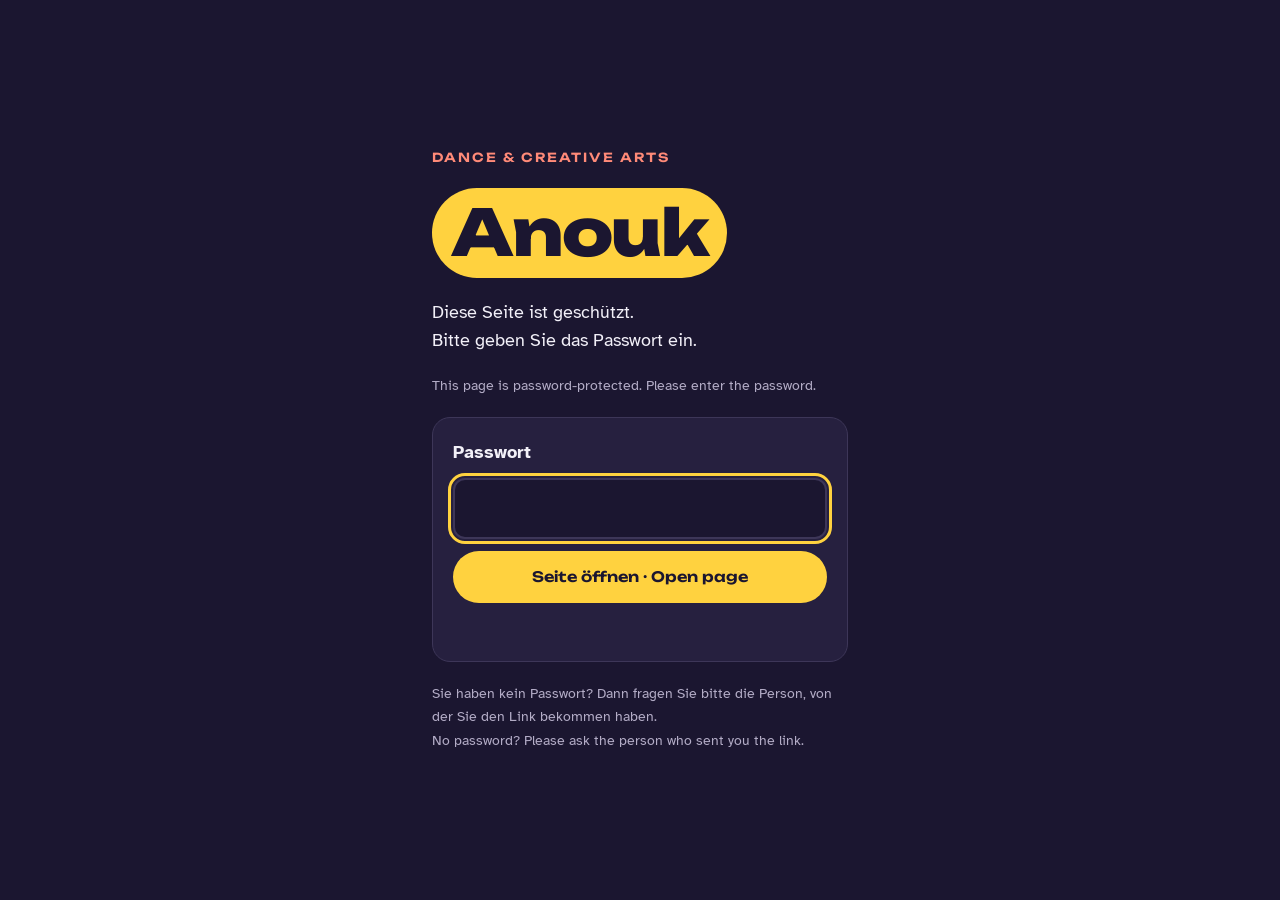
==== entwurf4.html @ 09e6ab37 "Entwurf 4: Überarbeitung nach Anouks Feedback - entwurf4.html: blaues Design als Basis, Zweiteilung " ====
<!DOCTYPE html>
<html lang="de">
<head>
<meta charset="utf-8">
<meta name="viewport" content="width=device-width, initial-scale=1, viewport-fit=cover">
<meta name="robots" content="noindex, nofollow">
<title>Anouk | Zugang</title>
<meta name="description" content="Anouk: Tanz, Ausdruck, Kreativität und Freude an der Arbeit mit Menschen. Persönliche Visitenkarte mit Version in Leichter Sprache.">

<meta name="theme-color" content="#140f1e">
<link rel="icon" href="data:image/svg+xml,%3Csvg xmlns=%22http://www.w3.org/2000/svg%22 viewBox=%220 0 64 64%22%3E%3Crect width=%2264%22 height=%2264%22 rx=%2214%22 fill=%22%23140f1e%22/%3E%3Ccircle cx=%2232%22 cy=%2232%22 r=%2222%22 fill=%22%23ffd23f%22/%3E%3Ctext x=%2232%22 y=%2243%22 text-anchor=%22middle%22 font-family=%22Unbounded, Arial Black, Arial, sans-serif%22 font-weight=%22800%22 font-size=%2230%22 fill=%22%231b1630%22%3EA%3C/text%3E%3C/svg%3E">
<link rel="apple-touch-icon" href="apple-touch-icon.png">
<meta property="og:type" content="website">
<meta property="og:locale" content="de_DE">
<meta property="og:title" content="Anouk | Dance &amp; Creative Arts">
<meta property="og:description" content="Anouk: Tanz, Ausdruck, Kreativität und Freude an der Arbeit mit Menschen. Persönliche Visitenkarte mit Version in Leichter Sprache.">
<meta property="og:url" content="https://awebsiteh.github.io/anouk-website/">
<meta property="og:image" content="https://awebsiteh.github.io/anouk-website/og.png">
<meta property="og:image:width" content="1200">
<meta property="og:image:height" content="630">
<meta property="og:image:alt" content="Anouk, Dance &amp; Creative Arts, auf einer Bühne mit rotem Vorhang">
<meta name="twitter:card" content="summary_large_image">

<style>
/* Lokal gehostete Schriften (SIL Open Font License 1.1, siehe LICENSE-Dateien in diesem Ordner) */
@font-face { font-family: "Unbounded"; font-style: normal; font-weight: 200 900; font-display: swap; src: url(fonts/unbounded-latin-wght-normal.woff2) format("woff2-variations"), url(fonts/unbounded-latin-wght-normal.woff2) format("woff2"); }
@font-face { font-family: "Caveat"; font-style: normal; font-weight: 400 700; font-display: swap; src: url(fonts/caveat-latin-wght-normal.woff2) format("woff2-variations"), url(fonts/caveat-latin-wght-normal.woff2) format("woff2"); }
@font-face { font-family: "Bodoni Moda"; font-style: italic; font-weight: 400 900; font-display: swap; src: url(fonts/bodoni-moda-latin-wght-italic.woff2) format("woff2-variations"), url(fonts/bodoni-moda-latin-wght-italic.woff2) format("woff2"); }
@font-face { font-family: "Atkinson Hyperlegible"; font-style: normal; font-weight: 400; font-display: swap; src: url(fonts/atkinson-hyperlegible-latin-400-normal.woff2) format("woff2"); }
@font-face { font-family: "Atkinson Hyperlegible"; font-style: normal; font-weight: 700; font-display: swap; src: url(fonts/atkinson-hyperlegible-latin-700-normal.woff2) format("woff2"); }
@font-face { font-family: "Atkinson Hyperlegible"; font-style: italic; font-weight: 400; font-display: swap; src: url(fonts/atkinson-hyperlegible-latin-400-italic.woff2) format("woff2"); }

:root { --bg: #1b1630; --surface: #26203f; --ink: #f2f0f8; --muted: #b3acc6; --line: #3d3658; --spot: #ffd23f; --red: #ff8a78; --ok: #5fd6c4; color-scheme: dark; }
*, *::before, *::after { box-sizing: border-box; }
html, body { height: 100%; }
body { margin: 0; background: var(--bg); color: var(--ink); font-family: "Atkinson Hyperlegible", system-ui, sans-serif; font-size: 1.1rem; line-height: 1.6; display: grid; place-items: center; padding: 1.5rem max(16px, env(safe-area-inset-right, 0px)) 1.5rem max(16px, env(safe-area-inset-left, 0px)); }
.gate { width: 100%; max-width: 26rem; display: flex; flex-direction: column; gap: 1.25rem; }
.kicker { font-family: "Unbounded", sans-serif; font-weight: 600; font-size: .78rem; letter-spacing: .16em; text-transform: uppercase; color: var(--red); margin: 0; }
h1 { font-family: "Unbounded", sans-serif; font-weight: 800; font-size: clamp(2.6rem, 12vw, 4rem); line-height: 1; letter-spacing: -.03em; margin: 0; }
h1 span { display: inline-block; padding: .18em .3em .22em; background: var(--spot); color: #1b1630; border-radius: 999px; }
p { margin: 0; }
.muted { color: var(--muted); }
form { display: flex; flex-direction: column; gap: .75rem; background: var(--surface); border: 1px solid var(--line); border-radius: 18px; padding: 1.25rem; }
label { font-weight: 700; }
input { font: inherit; font-size: 1.15rem; padding: .85rem 1rem; border-radius: 12px; border: 2px solid var(--line); background: var(--bg); color: var(--ink); width: 100%; min-height: 52px; }
input:focus-visible { outline: 3px solid var(--spot); outline-offset: 2px; }
button { font-family: "Unbounded", sans-serif; font-weight: 600; font-size: .9rem; min-height: 52px; padding: .8rem 1.2rem; border-radius: 999px; border: 0; background: var(--spot); color: #1b1630; cursor: pointer; }
button:focus-visible { outline: 3px solid var(--ink); outline-offset: 3px; }
button[disabled] { opacity: .6; cursor: wait; }
.status { min-height: 1.5em; font-weight: 700; color: var(--red); }
.status.ok { color: var(--ok); }
.fine { font-size: .9rem; }
body.opening .gate { visibility: hidden; }
</style>
</head>
<body>
<main class="gate">
  <p class="kicker">Dance &amp; Creative Arts</p>
  <h1><span>Anouk</span></h1>
  <p>Diese Seite ist geschützt.<br>Bitte geben Sie das Passwort ein.</p>
  <p class="muted fine" lang="en">This page is password-protected. Please enter the password.</p>
  <form id="form" autocomplete="off">
    <label for="pw">Passwort</label>
    <input id="pw" type="password" autocomplete="current-password" autofocus required>
    <button type="submit" id="go">Seite öffnen · Open page</button>
    <p class="status" id="status" aria-live="polite"></p>
  </form>
  <p class="muted fine">Sie haben kein Passwort? Dann fragen Sie bitte die Person, von der Sie den Link bekommen haben.<br><span lang="en">No password? Please ask the person who sent you the link.</span></p>
</main>
<script id="payload" type="application/json">{"salt":"VeQ19LZ8Z6FBdUAwrkkX9A==","iv":"tiXt3c0jP1FZU90e","iterations":600000,"data":"r7F0cCRHH86Of/G1B24JWcGBCa4weR30rKJnA++fPzDKT7wEsHx39V+a+Ysdz4ut6fpfMg5G11150HX/RdY5w8+pHpy8YYM/3A/rjKn6DsPdGiVKiD2KQDM0UlRq36GI2fOD4j3thTfigcmfERaJspPXCRUzty3Gk8FT9mGY41zQWHJQgXz8nqN+x6z8rkQfEwDv1B6Dm3rJrLrUwRetcXdhFqiBS2KMYEXR/a5o76QXpk2p51mc4jQIjGsSviRtwDMcpdds/Ra+YJ+RVgv4WrMOt+SaQFY753pa8ITkqSAJ8iAHF7VFlJWm8OuojHihmkG2BRLYHpfTJshlUjjUUCNYuBzYTehwGChw1EpreURrh1SuObBgsDS/EL2arLBqLwFyZcrKYvtEQhpRa1rFiDd1JkB7gTd+ukIP6Qid2O9yTWPnEpZAnhKZo3uIrqwUYosjCaz7QebhZ7gSw8auqw6pAntQYbUlEcSQIsIEq2Y2cNmvp8LOJ9JfzwvRUX5SvkqxERqG5rg8mDkY17XuuvrxOZFFTFinH782Auknhc3RLL/Vq3v2wW9A0bMM44AIROzxo8Ld+fuh5sG64uVl6F5/rxWspLX81QNTE19qoOacynzPQ8IYrTo65Rkc1B9UHNwiNKVE6ARHUbHQqLnRb6eQx7lPaqGJTjn4zdwXJ02J4tYsyzTngdu2kc6b+VobmzIyKy9po8oo4U5FglPG6Q21Wl0tvPB9saV/XRyWijKeEHXS1p5AZNN5CYYpAH+v4Ijaw6FYsLSs0bflDzVvngEsLAttQEIeL178G4njKvPPlmm5i79UVUOD2wxGwj9PfvTXG5Napk2I6Ja7YKZ4BkB5Q+gZEth4gHsaVQ9PRfr/iKGDXBH7zNyzJbFmMZ6k3xm0pwi5G4pm6opg1J754OLy26KWhSLDvUbvvlFRySzJuMDdB6eE/7httcxYpc1hiNSUexE3ZGt6E8BZhQpPGaPyj9eF5+n4Q/T2CLZGQcHNxi2YqTSTtl4NVugliWE8BZhM7sjo4HKMJpVJIazHCn1O6A7VzfdoAeLUDO2xuf+bYTUMnmP75Rv0Q8LC7TKcNWqtMuz9PyS4Iwbberzkr9puUAcywp3q/yufmhnqgBkp0KEOLkxiTiOSW1q9nMv6a5Y6n/AzPLoA23AQ+Y7KUGgMhaSutVwwX/sclikvJB0QqWlfiOw1exjEtxDvQ4WPMt+1TWwXoh7EYhwvwR5ORH6xTMqYjx+9OfwWg/1AtZWHMT7GbAsTYdwlBXJDOuPYkLHrF33k8lS9BFLRHjfQ+N+2tgnNJGLSo3o4n6kr7fXeaRTgxl74ux2ujZLFN20pdxfKDjLtCI31cRD2FN5r18Hb22EctjdCDH4WIdDgmcD5IzkIPiW7caja/opY14sSFhuHNJfURDrzai/j29VsD2r1xrlyI4/wOikv/MLIufHfacWEjOAcU9JXJl8fmcbJiRW9PgsGAFq0MzgYxTMMT8Rpu4u7eNQLel2qwEPAJ1zoYVY/dDmUTER9j9aM3ZkW4zvR0TLI7ju2GrgwzBJN6B0fVqPaT16eEK7Y+a0zSOq90oKJkitlwFUViZIG0bI/GVksXs87sgg2mueWxYdenoIfbXyIAqWRLv07+aIN1Oginz9fZHDLoPGm2JL5bFF+UzFSgxL7EamYndrzxro+kHXJS15wj24/ZlnZ5iE6zBimL/seHJGkrsSe/a7iINsNzRZijwgDOwGT1fUyPOBlexbo5jTuPFNM+lXYNRxqG5R6HR7fcBYq8B1CC9vUS9v18z5EY7tLQrJEpICQbf8RG5rEMk9mwWvmJskYps4QY7gG2T2qA13dvR8NzRyv5SI5HtpwsjfGjRaUQ+B/qhyGCoUWgZKscFfWX+A3vcHlOxwG1G7/cR01xD3/UDLgJr3TKeFW8ZujbPz38mB0OgS35qIIUfL6pCdGuCRo9sItKmquHo0OORqKggLXqpT/+xmzt8PgmIJ0fXHH0bokLXTJEUL3yRQJT4QKFczKzNj2k8MIFiryArjrq/DaItTQv8Pel7qjGptM34HyYeXDOkSet17rebJoEPxUGDtKa8jp7xbHuajpox5FNT0Qi2MqRDfFaURnXF+hmYwmUyzah8R5gb6Bo9EkvcU9QdbIVqAL9uYMtbscgMAZ/8THlY3+wo7dZqUS8jKMdOYZRfyh6UYSyY9tzwijrKiTostnpPqxOAUDXbYyLfF0d6jj6ciQoUIoS34aIMH6qwVG+cE6120toG7zzH/Py0rZJ2HtD6fJvtrbjhwQP8YQsU8P5sgU85mYB64X6Q6wiVUl7qDyUR0P0RAvh/6WSfPKPkSmZ0Z/I55d44FL8h+/85rvsdOvw1TcSkoV04hgDJxAYFM83gV5IoI8QievXNM7Fly/H+btth2wvY0WpGqAuGEZxP2mqOovk3BiMdZYgpIyLwb+Eid/doytYiisyJJqbOWqUU8fCsvZXeoGML9Bv3wW47XM8HSr/E7U6jLlnOt3JiXfBYO7p4uSOviOHmlP4SeV99Xf4EnWCO03dkyHn7MXfUn7xi91l2eOEWalox2eGtfgzpKPSHtALUzu1bKfH2hM09AYtX/V1Vo0D3CIRF9QzjzC7JWZnAvGvs5ucYPAbleqyeKSJyvEbdHzm8Spun29mff77mnl6xz2ge8L9GXz4dI6tFHO3VnAHBS41903ZONY/jGM2KlnLuh0gzUJlUJqyICkD3loTF3XQSeWlAHQhG3TtHFJ8LEfFswUCmJK4iwxqEFhreGNStM0CqB3wMOFsCNVtje/UwwyDKT0hmpghT/4QaWNqsr0zqIrDZflc3YUtInczAbyDIHrL4jd5auTmatVkGngAZm5OswtiQmrOoT+TtMBno3H6kK0I7jkteKo8iluxdRjP5xl7Fy6rM9ZqOdxC/c+m8cFkwDk9ZAWBSygH0KG4eUN3ykT8r8ICxeq3twx+NPynouL+WDEks7PvBnboK/yNEiiLNKDmul09PcUQUTAeq6hmQrFlmhcR5LfpEUCvqJ0/4aayFvi48zq0y1awhkvCNHmGWOddUlu4H6a4sqLBjgAIllVDmlG8xwNhnSEqvQ7Qzw+Wl9H7966dwawBi4Osl5/OacJlLSknQEmzs0k6qRuVC97uTqtcc5TsU+sqGIJ0jFH19xzLulDY8zGGnZSN09EZCPiLiNlLoytbKTDBi+aEpaIsYNk1fo/C/xFJX5nFng8wwNmVw0GnA3aYNxmHYHn6fM8GAT5iH+jwus5ojJOSi6oMoiAA8w2qvDCbTeQ8YS7yGV2g4hGJN7fYuUPoHy4f892sKJPJqWDn7N1LAqs+5+rA8Mi/M2kow7yOKYeA85AnOLRgrVsbLSjIqG3MYrcLuz5E0pTCt8I5u8n90c8Ez4ubTxClW1vJDwvuowuAK2O5yJNbc+9GjuJ5STGiLMRe5kqs5uY6YfPxeQeoweAA88G3bVFoJ/U7RJwu5FLI8pOHdedMkqi/YgQVcBZziVxQwh/BJo2HsdZv9xi25wZhlodDs3BYjHxfN4Z2ISNZ8oTfxyK8XluS9sFq4TA2MlKew25/2bXdM+5LMxBl7xCFGSmEmkSY/5MEyfdeW1wE9cDB5ZYvdMHjQk2cLqCbG0/[base64]/Kl4hYOWYR7zQS9wBSSxyKMHLA8gxVg/SQzr+FJLIe1VfceSYOM6i8hlz2bqJzTMQijeGVU5ny6RITmoy2qKjgT975jOZcLk8qCYX0Q0latJmc3b/WZ4QUbmhwG3wF2k2XzobnA8r84GyTCypJafmmURbuxYRy9W4jt7+oNI8cRMURQHDGu3Clzjr5VX3o2zAv6C4+XSsDH0gfYkmzD47+uCQcTxTB6Rh0Nvs2Mx7u/CPLL04FkCUIv6McRPmH9WJwTNKcx2Y2SWhAjFHjmxhvbzHC/zlf0FY8DTVqI6touA70RUOskpRJLRhe97Pm/tW4CGYnqf3J5HJbywMaWQaHv/KJ7V2cpFyZB5UoDi4WdttCAhBNCaI7pcJNQs5HPCFG3mCqFct5W3T7dxBIBpOMnvO0efOtx8dZA+4eqgdYENpQ6uHlZs+by1DT6DRWMxW5XCJe5n9laYTQ1C16H34lqPQY1qnjZ2Ikv7dOGfLo8/EouWz1qRSXuhy3DlGkSLnDm2YT/FAGSkExKFi3iR854Ui26dWFY3dc04T3kJtAN+wOpmaBj7W3Fy2T8kcsfbLn1HDHuNNPMUpbHk7GoZ/UmX3h4Y+GiFnUDMIKVF+DF2+u/ZhUzpzDH6KZ4fmb/ZLUBx0qHnGG37SKEXtuOP/5N7q14aOxFAh7FmcHrzDYRL3B+JinuOId3Mj94cMXlToTA1MiHpBntybOkweoVueGRHLo28/c58ahfU+k8CsJxiNNhWKSCVC0a/MejQxrW3fe3cloH+JUYoJa8yf7P3WYmxqzK8did243Wnf2tt+XW16mcRZWjApQU2WjxvT5uLQBfUpAgTJ87mPNvoLlyRmtJ6bfflY5S+V4mv6GSjXP3cIJnw+55nJhJSPWC2FaK4tVwasncXv3gwJhl9jYB+N8lg+HY//tNOnxo8j10WQl8TdDIW4ZAH985OXNaDjqpyHj64AJBBCs5F4dDaKH3oPnauSCq5c+k/qS7899W5TFInp71Hhb+qfTtnZhi1CCGgg2UxHc0Pj3VyWF3KmCZ79xoKTQgSxmdM72rw/RKZ9P2hOrKoujBUR/FGNOO06bqkbSDFIhBLfKENXz/4R6USFJ6w87aUfnHiOiO1SmoiCeKp5dzXfUgcKS7Dq2zqGObc1ewuNHrLmKFduvFZKOiVFFV1+UN1qQxzuUjHde1ISRUd5U5l8G2LXO4WPyiFKs5D1TKZeAVh3GrlHdUb+gu4iSA2CK+zbfz6wCpZ81szkqal63rGRAU2WVSRJ9GFNDIWMJ3d/728qwPnYH/ogj5yEo+ljsoWApEETflWrFfs3Ih80Gp3kQd3HFNBvTxqTh6M6BjUuTOfJ04rYj3V9bNzInqLdOlMhGaM6MbKA/sYcejb3lm7gauppkt3IomcY89oVhmhhEjtNjB6NhTAkNv55G4sj6fVYBLZfXDGA1/BUYlxFj+Mun06rWMRFrGws7b/+3Ls7CNDmrKCQ9C7PRFlVSdHBh+COD3PPwT+mZU9dRz/bkcD86MiBm2kUnldE/r59gPKLuq4B+cMpfxeGJjTFzWTR1pVkOVTSEsNE5Dr/b03TxRBkMmpCdSaYrRctp3TqK6R/O3Ub1DFFQjWtp0A/+o3VJGfJ+7X6r6vyZlGkBnS5NFtF8at87RSEpTncc4qyuRu6SCA/l/vwpytG+YCvyfab1mde9X4DTZJSB8UYm2BU6L1kr6saLldCrQGNK8H2pc03L5j2IfIeWUSg4InK+paF893x584TrB3sGITs8URnNK+zP4CTVQd0umCN/yzEKONKM58aZT44MmlXoYwM430PxUftB2kNj1iDYkST7b0szeLOSkFOyKpXFHZyiRs64gQmKdhAbqMy5lZuIKZWA+xOL3XzJCX4trajsoFfKjeoSCdUwU6DaXP+qrTYgzCzM/e0N8qPExn1FOWcgHN1MNe9rBPiRNtFCVXQJMZrGXmUP7B2hyvaAwKMXsfBwOq0lg+4i2VjuKVMIBgM3DC3MDk+ZWMrc31iwq5ntPtuTxVsZxEaiO5RAPTSdTN7ol8KMjOt/OSO627t0eLkTNjCgTOSk99qrSawGzXT5RLwww39bS0s4KWresK/1IuTifSxPFWP4Bt3aePvVTgBBh/YIAzld9b007rUYPlk7cHJpEY4ltJpc6D7LTrkDB8su5686AYITLLET1iyZEU1d7h0QDVGUfEy52W54XLmu8d6Sj6TApDs6RsrMhk0XHFGZIuDSH/2b5qhLZz8zh3yOcj3bF05hDV1xo1shlGDIEMaRcW+d9rdu+nOhhgMBO5JrqkTjfoza93XApWpFzbbOm6htcZ5NIIOCEG4/xJFyAZhEYBUQ6tzXDgnQZzmXFB35qNz30ECM2n4GwxVd0Gy6Qq9RF+YVvEpd4iP4EIWs8bbNA8SO1d8iP/xvXtVQ3rrxmwecMKyC9JIxQsfB276kQ6x3G9dXiP1OYTLtUogz5HeCBwqStVh3mPPq5FnFZec9tjuiVKVWIC7GEv6tuyLDZUtR5ekbdnjZN4J/gCOfOeqNTxWAZczDMNLwubD8nfzRt064KqEYbHXH9BnGCRt6Cm7Xfj1sgTZVMrqGKoux/Yrf7nJ6ihN8AnEr1fs/vwtlnG0mbbro+L4g01fg1whpBWmaM1hL32yYatqa/rlMAWg6kY96i6t7STW71gsyCO6JMSjvVq/iJrnmiqkfxi5CuFHWvB5rGt3R3gFplHL9RY5WeGLrsyTnwuPaSssSSwVFAB/KnSOolOTC5hJDTFbxfQ37FQwF508Zt9xR+CiMbhCbR3ZdIirQefACoSmR6H6ooQ8pkRQeZLfj2XeaG5/+yh4p/zpKpu+1teCZdlW97gytoM4BbOvC/cAUl5tmWQ91qwcCQPBDy8+g2WTGRUUkKKhzNI2vr9tE6DoiR3z5nmPxrJ3bnYFk21+x+Z0e+TIQPYmL0ZaAcChLqPGtHcrlKwSv3Oiv8OMHmJZm7+8DrIjxzJ6xqRouVJJVx+0EyiEZbKmfI4YrQz7f9Xp0bs+QsiVsgWor5OMBrvxPNN+WA6uCdtF0oAqy2/Cb3JboPTkvJMUTnYMwffCV1Qbphl/AXhkIQ0vsV05VZRyaIyWSb87DCVqj/G8l/TG5ItVuvH4eGsiiUmkGps1eK2d4EppV6aNPNqz4HHjp9XRxn8a77SLtbRkIETfGIMOIW+C22CCAzzgNAXSQpVfB0ESzv3LVSM2IC7VsqMhELnC2SNwodB0kdbC9M+zbSikKfgCx1sP5IREEajORHtI0pHym6nbsJKiztmUYoAM7ZyDH71O07vyzH9ed0u4z65mJyDE/LuI5uZ9H/lMlpV60IJMFPbPooYrBIc/IzGtHi3aa6pZmvgGlXnhzLtg3vdFH9EY2LDGbGyWskRqSCTDnhNdrCtd8alMAcYyXpDgTT5kLjNstyzPj37YFhlNkDI+66x4pebrLvrYD1IBMdejsMz4HpBqSVOS8r+aSOwpoYB6kkgbcSSQOBtADtIZo3/mS9ml6m7Nq9MiQEvxqYairuq9gJJwdHAENIpI0a5sKex5+DII1LUuQgFjZasVeiJYG6IJ16X7mPjnEW1lDmsjc7pWTUPQxH/fqntNrSW6k91ThzQPAyDmQeXA14rHeB9powvX5Jy2F17UhlGgo7OGKVl09R7E+ii5D/xou1sQyMhKIuf6Sk443jiwMz01sb9ydOmQdGPspqCKCVrlPIZ3aMZoRLxUD+AV7NYcR98JtyOrYpL+JFJfsKWJWvbXlI0DKnI4p58lOgOYo8LaquyejvKTBKTbIQKqPlf/hnm9OsKqrriXOxVDLZ44w+IaokfeYG9aFiWdeTT1T1AMqKih0pTQFXs0wDKQqJC7yzbGASQTbjItKhnq7exdbBWdPGCENAyQICuP9Kxv+58MRC442pOPP3neqfZ1Z7djiGqFThsQR/Auu/[base64]/+Wyieq3O4UUyR6yPAiYpxQWqaTGApRd/deqAbo/3rPu5giZQKCnLO1vWMTgsck7sP3CbYDtCWCAJcBywb9QpXBigF85EfMoch2VNMSrhLwkfNChBHUOVAIliMs64zuV/tDoc3wH86Qe+6xPTX2F4P0EIjNOQLryk0dqZVm1G1pm5dUIPa8xkWQT9EPejzVmLZCENP0BE9HfuAXzrRy74OEpgF6aU+6D5cDzMvsUFox5qjCeyC4yfJwTk9JDCKqDSvJcYtcZl7kMO3em8wu4/BRx8PVLIEhFrjHAV/tOzEJH1yzHbklK3biDWZKIc7c9BakQIpTDdDyC+XmKaxumzzXYCtpPwq6Q99ApVy0tRq8rZj+FQUF+BA+E/IcZAV/8t1NglQL9lpeJmmp28bMinEsE+GqqhV3c3PKfE0E5todDpU36AdnMj7Fx1M/p+rtPdgv/uSlZ9IvhYEl/p/3oNSaHmJGfHH71VtPamNbKPN97Xuccs/p6Y49DjpwJdycEkGjruvtBh13I3scC2mtt3leJnN5FuoX6uEVA/GwYc+nic/u0BivzhAOBNPAf6a3xludjhFenGQYcCi/chcsH5juRmnmW20xOBREigXYmDGSpXCK1LWupZAR1uwJX4tGdhB90W4aPQmJW6UcUyqyEIGrk7JdgxaNX+hIYCQD9szrZIGLhqS+bBYczJZCTMuSvC0Updb780pDM+B/CHVGjzdjSfs/YFX3SQ61jZ2xVkGCa4DWeqW1vTbeVPwiW1BB7PGHpe3zGv/V7tsqKijU6vYCuiCS+XLXSoXNBi8u574v8qOeIu6O6Js9keqRLYYBeXFEKLBrwJAjsk4Nt06+6AtEg3e2ClF+ebl6HvUy56By6vwBb55PhDGZcycsfnKguehHVQcYHUxwEfMxbsyI4WmHSLwwWGOQspIdf8GWsfB3VYjkhnQhR19i9BponzJ8GMRue6/jrflACcfXLGCKnUhkydiwQARXKzmZ5lPE3R5+IEPiGwNks0m30BpPRqtNXhmGftqKZhTq5N4tM+HhZeUJHbNVWbt5FncWZxyLgy4eRtzbNp2HJz1MP1yPEAzf9F4roXUoYxh9UQYziwRhPwbGDQ4nlWsIvzq6K33S0DrRn/vMHLj5kgbsw14l7DdJWYIQ12jnxI9oOW/Adg6bCwKv68pkAaBWNiXary6c4RccnnJx4USLRTYwN2BvR0gEqO9AhMzHih934hvbpF6whLykruvzGAkeEfoE3HPaVxFnbIV1VbF/xU97imk5KRLyaTFQfALbovsi9ZwsuIRbH9AhRVanc1e/c2WWJGOYqHHQKevsuTKPHeq4KnPwIBClyZCfOvH+8OaZBJpIX3zmo/F7B/yCelil0j7ElxGn0mFLJn+OTlUhALYsGZBc+khDY95j20/bVfoGp4CMGG1tob5o8OlNV4g3Fw7mFVV8Nay3vp5rOr2vYgf5Zh8aXj5Z2Wq2QAsm488sG80pPChOyUF6HLEK4hWBdeKlu/e9poocrT1VyTdws3HkjTsiyQk/i9mKRjiF9YX3hvCiU8mZHR9WOETw/BI254teJUEPHE2tL6UigmYP/vNj8q+xaohK850hjUi2g4wX5XF2QAsx9MUcdS5VvGkENCTLUzAXEhyyqFtPXyo+qDkxu3DPw6ZIwtFQmxP5CaCb/k/dTO51FSqxmnhR6URA+UnW9mXchgCEkyKuwZ7F/0fh++SKr82YhVhKyA5AxSBhCIp2dULy9cTP2G50G5WvYbbz44SIzEfDQjetbb+RccWWIKJ0cJdzebdmIakwZOxwYIWXvqeNJcGGOhSHnIsDE/FHCp0SOnRP5xtVztQQpUf7y3FvOvHYlYmgNNqr0/[base64]/VCAIQLsWnO//0R/8vnnhKLrnAqKDgFKnddz0vyAx1jacsTrzUjH+ybTVdwvNuY6YjIOyWw43NOkLdRI3NM1XWjh7F11IpIph61KY7X1JHIryURfKgs7Qxb0vWB54JjXiAqRZcwPXsQmXpowzwSFp/hqCSuBpfnOGKl7uqovDmZK6CbqpHtu4EbhqvJuIq9DT35Pe+BAT46ZU7S/R114eK89QYRgyNuHqyRscy7DqZhrHVFjb0NhjMVR5ao3SV4cH8hhSEnsgFVFoQX3KR6EZeOu8/ABbR2iy8yc2L4MMFFUslrqbBtN6KRcgw0yC8/61kk7SgKQLICAPDCV81rFD1JM9mCfiUwDB1BzuNozSmF9GOe0sAADDAgdPfgNQ0zk0EJmgP7GdCubkAz5F0p1B/ENdSuyafyw5Da3pVlr0muSisBFHf5DUss06Wz6LkcEeEjMtZHt0G1n4TyE0/RN6CgQBX+kfUkw09evEGDy4UAlWOA9ZQsMlIsXs5IoZ4acNd81ihEXDFTCklM4D1SDGR1lOHcn9aTS+7pkou0F6Ivlm7CUgMkhmTP+Kbj40Ay73QkVkMO4mp2flJkI6ZZmNfjkFeMrPw1QGMmiNNNuTiERoGq82nc0BqXz1jnMlL8jaclMLqbiyGBwzK3D0oi/fEEdBpHSiLWp5NzRvhEQLju+UYzRNKDXWbvAiF1vewFUonUfYkhyYtpTAsXLeHwgFTEzd1ESvYVNj6fVzE4/bw+F3yWmslpn0zMVdLWf84+XbTE9n+Bjo62Orvk+fNquGpTR3BDoirO/BlAjD2d5L+60V6D7UI64eBHhnaTChf2A+sYUT5yBHaQeZDNIKQpW9hOqQSwd6HZ5TLju5b8CcCK/F0v9MtfghFoaLgIoKFOih4DizJoQzOOCIBTPPAvoqaC6QxdLjauhPWKLRezBm8iUjwt3JKJbGDVdKjvmLgixBfmVCyYc99mRVs7o3uVV/Y14KD3W4o9I4TJqUiEFsZz0FsJwQugMxy4XBlqIk7ZOBEz8uk327YXBw3KXcoWM7CZC5gqLjM66iIebBy/frdCYMTWD8juWXKM23/nwnT62bNaTCTj2jdiD8aASVZdQgp5uSouXEqU4r4kGBhDTneJdsBQ/XkQIdt4PQxpCW35c3w6jKZxnossZ/A1SrjqPVHKOdoPgbf5MfEp1M4lVw5MW6aQyVBqISJF8gA+8fmMk6ujfu0W5tgTZ3WuNTzSh0CcSfZmLOE01ZoTZDTVPQR7jpB+S/911MwbTQmdD6xGhbTD1MExznV2ekx/eK5ULJc/jI7hVznSMrBnHfzl8wjJqJqgyeluoVu1PF7Y264OtSTzw/PrnInjyeTpgP1JbQxnw20LYNhkVrK02Mv+eY2GlITK5ykuQG/YipzJyXq2InCcg6QleTUVuaT4e8NHP4Yg59Ty6JnU2MxIwfPXFHvy/o4iQaQbq+ILgkcsH17wG2Hi4Tvo8FyN9lMnweq1zx4+VrP8h5j8K/[base64]/93BW9zLO3DWU4Y4+uTGRLOcJ9VGdoF0+iX+IQ+WMIU4wrOJhj4IqgbdH71txOC9jSJSXb6RnSgFpP7Kgkfqws8IK3Kp4c8K9mEMLJW96y8baprRzJIIcf9RdPH5BcZctlfNbCysubAUiO8mm/KEyb4pO4JBPMz3E6Dw67DQBrM+zhkOVbiXajXHwrYZqap9xVdpabW/faBgmYPW/mNVGWGzhDG+uMgC4EDP0wAMGSfBs/2m9fLZ1MdPHXeSABo5lUs/Gnylsts51C9jemTXbyUwV3cjdfmEIEoOJDGtMmrearigfSW8PzH4ADGWmVItGrVNcfPJUZENQFcP/[base64]/7D4p1ZDciucQrReCD5HljRRdCNO0Uo6/8HMBOJpOL1PTM5P76ogSHj3pOdtum6Ek1hKYrBKRlaf8t8T0LJQbXOScyXqDiasm9pcXM7IbakzRi2YqNjMwTPttKxidaRFxGCuE8Q5XVW5/cwDypz+rWZ/cE78/qVxgNG9Js7G8EQm9FEDbJTPCO519Y+TY0m1YsCopzpmg4MZ0bTSNCvLUfqFOnjCXE0rDNgudq0dFMv+sS8BAzawm5kK+nxAipQE9GduhdM2XsC5qGL4rylfum9riFfELhyunSgq/l8MI4mj5pn6kz1IwN6PHzdZ8sO/iC3XO0c6P010CWG4VGCjsaMds+lQi1JQhpFRgGs+aQ1LhVft9CHTVdcQ285MpL/hJPdnk/0aeZ9Uy4FwVjgeFMWvrRxsx1lPIcIsR/3WqfWu7q+IxBsFqfrcjqdFl3BrXMNosC0jSd3pfFO4cSK5veWLJtd1444iJnAPhnmBLr8TXXjB+/gJfncL6JqcIiqACfIm6bmnmSAmue/LQAe4bF1dq7Avbsc36i+vTgc0Dlmoun7pkLv5pMWCdrcIN7Dw8wxXg6cTMJXohraMEtHtpXBUAxARRlUxzk6mr3/JePmGsC8uvUAFf8CWcuopuy1fV0INxZrV7UcB1x5GkD71KS+PZOtu+/Y41l6df4vHbI4AJZbu52SOcVCdPKLocI5X88Pbx+3dovHvcM/xh51/[base64]/vf4AEoX4wD/wdYjIjjuEXtFrtDNF6hZf7tGaQveGxkfiKE6iq/wm/yrChAXYPGR4CA5Q5jlaPFXx3pWcypgtVHs94qujeBGgkdqqFoi2D+/lQA8qQbq9AvMwtCNPOkRq2A8X1hl5EzBIBbD5M6lMPk8RE75tmLvD7jeJGS5+WCw03/kl9HMLUfY/zCeLCrcSUHuULRp2fWSAQ065ltfBOjsGCRghNwJ7O7DJ1e/[base64]/Df+p76HIW8J+3HC02OszioDYrv6/RaC743gAs8+UEmgnTEvDUD40MxBQjSY4p9Ynyc/It+UTBz7SDNYnDrpx2BAeHVvMHWc4/Kqd9Y1QYOb4RdmNBxqqv0fNgP3p4Miv56IVjdH+6U1dPiixHHX/RIF4NZZOAMhjpOuGx3OicRIlL9xAyOJ3v9Z33NmV8FRXntOUGU1hQhZaV536W6tecXWr5G7W2OntFn24rMmRUxUwLFE89VEcan83br4WFnlZDMH3iYvP9DGfrJDOtYvYMKt0Fk0J1LsRYLQuAOObyTuX1Ex+/AapchyY5pmqJWkGL/fmaBP5lEbQSMa1Z0Zr6NGLRgDy35DFT+D3zeBNya2qkwepF6vKVD2GCnvfmfx45w/vZOT4yzwhVZRscArwMJ0+cEZmHpSisfJNuxnpRJx5LS0HV+6UuHPsBlQNmYUY/Pj8+0aCmlm9clse3JA237fzkHMJ8ZybR0TfUjocCPenDgO17nLH0Z6J41nOw2DDi722ZITGM+RToKJn9POwJxQGru+6IEDvNaxXJ2NKV+gQqhgZ/H99DPwadq+yyP5xzKlvtjcStALHO0mk3KBIXsZFoe3tQHpJ86FCkmZ9XPOIDNLrDAgWCzEh5NgbqrLZdU2HpKt0nkcB7kiBYDzMQV9CQMt1Qs4DsQKd5HMCou7rDhiOu/MnCzDDltdQUaSBD9g1BrCY3rfbFXByRdOEA1MZldaaqIY02Xg2tF0RT2TwGiO69IYNlH0rcV/l0uADZN09qhhV11N5bjBwEeGHta6mZNwEYr3yKSmuN5550Uc7OwqCrn5Uwcf7/lzFNktMHCmmxj6yVmBy+kZ7/b5T4XWDZLXC4n5+4jMd7vFxvA0m4a+UrnCLdJahSt5irtplyrbqh1c8ax6ZLvID/jgm4jgNavlBzIcUWSuIMZO9V+fSzdFHUzWtnHHxgl/MzpwtQCpnCN4/PHeqCUTik74GobIBv87XnQQ73KAzx1CPWiOO5AwCuOuW8GD9jRGCOR782LCZD5Pe1mnzagqvBEJW5XdPoWOvFC5IA21FkkC2f+QRKn5iHSWDL8j6+hdm1kriwrBKjPC+R9dmCcHJlW+69geXYouywbYVnGH3xKr9LaqCvcuiB9V+9q+IMW9pSjxDj33EB/4+6/EXAmbxCxjXU/D5rcuBienG2iOesvcuj5LUwd3J6aSLavhhBpkO+/JTCp9vJGXPVfwSZwRMrqMWcbPvBh5uJ8nfjoODCdEr5ksfBXDWoqSWyiZQR/EvzhH+hbUMmuwAQzB4oC+3qw209pkc50YrEk4Vi9RfSxr/abDYZIWgcdOlw1+sMOEeWtTn62DseZL0M79Z56RjiEQznkJvGx3ooXic3oRVcnc5uxmsn+IzgVPPkIh6ea8bjuyhxJ9N+cIMTZq1kIazms1f8cH0KDct9wdb8dAowLq2oJklbohYaH8DFjLoM+HZvmD/B8X3+0j8piPk957azR05ZBpbs+uIqV2dFimlyTqSwo0vrIiLASQ4eWGIXr6YEB3giz/f6AADRff8haI5+XErtyk5F9DOcrXzqb6wax4nTDc7jaFlfWlTXXSElu4QkPIQDbvp4COKqdF6yGAqwdswVi7qZNxFLUJ2XmvpxChpTM/RwH/DABmu87UTuCxqsrJGM9we/8Q6Fx45ntUk0BSv2Z+4ofOkTmrzUZZ67TuB2QjaYphNSt69zFY4yh4nqDfv26fg4f2AAKCisoeMBxBB3vLyUIuMVyTVaRyCHYKtE2ipmvjW6RYEAlGwTD9WfTwqd+cMCLNkPZDw1qyhr+uOHJSvPc8XB7jCDPcIf0eO2Q/mBpAK/jZhYbc52I2Nu2ml3+I4d1Sx7c5zpZdgUhmJp8xUs1af3vYOdZjP/qUgsNO7CgylrTWc3TWTnAirj/VQW2tXEEcbBYrA2OZqY7qEsIgl3I4yYDP5yM3G694rlHnbDJTIRbkT67M9nB+Ks2PrvY6CVRDFjNcCUuSwBVn6kd/akBuzwuuOvaOBIU7tyBVCLIOvZ6ljzQsCDvthoiEWpZn7hWQFXTjfBkPhSfOHCN0vFcz5XBkjgttoCzFn2yOjrA8MoDA3QZM3bhJFULvzeUx3WOTa9tave7Ryt2rHP1Zfzs/w7uuJz5alcyI7rZOu9GCUL72eEaNK21SwBDnUzwEX91ePkysFBZ+L7q3QRzOgaIRs7tmd3u1gKi9sXOn+KkEhIiBPyF0Nb0OdtpQaFvpr8aoMmCwHotKkod/+OD7dKuqDodmqUHaoZSkd02JBh+lCx11jPq7Sw8mBUU03Ee1q/wFYtCZzztOR6jZ1hppnctOtyfAUilnFoH+KK+Yz1qcE7//DlmP+TgXyA/+OtRp2DptZA/IZ/8e1ElXetTKAzYDyL1Xcc3MpEdmJIHIXzCKYOUyz5m77UngUhzbgxtdNJyzcKBdWT4aPL6Y66AxvqtKIRlE9T+BZD401hzfnqHz62swj1dCtqvVoDCNSlngj5UghGVrngsm1x3R8N4g0kW7gVJyuUl2fTCUU/sscmruwgKIsyrRGMsVl77RknFolH0eRDF+LWzELMpDkpc0o87FuodEpo2GmZqk0baErsBnaD/Gy3vPGete0z1d+smklM7rweEw+dT0zTvb5WUHmQQWP3LJIva3sx7c9t8n+rJMRUoHw3McshNrsxe9CyAyrDj6hN3a8mqdSA6D1jlFV+dPksFmJI3uxvTDS3nQYF4UhQU4DcgwODFQgdlA/eE9Zb/fDkYZNhyEDDqkFFKWF4eOgJ+Sfi77XocJ7aRpYu8kRhKRm9VENqEdfvL+qF9yy5/E9xqVslF2VawNAkXtyelmmx2fqoEHbzkJxM05W/jeom2kIyFvDJBjeieUkv0eNvPF6tKg81akKNIQ2KYcIuhHOKUODgf+0d3lhQPZdpMJt/[base64]/95Gkuhu/q7lBustnkg2mTKd0MFoK6NwxfDF4lJVuhnzDnarzS7QpHKu3L+MOrRBNiMZ3+uromi+XjQmdMlsJQGUyxC5QrH/+3fNTlO4BT17EGiKmSEMUAoTUoB7cJQus6zGoegbDtu4z4Pi3KI5Y9l4rJ47JxznZ8pWLbw4NLdBq/UVKkL+D2pkL2qtJ5bW7p8eQMUYY8F0f/tI4+yu2C7HL1UWhH6QACj40EV93l6TZHyR/VtAe/iBty+QucnH/WGL2SeKhL7U7QUrXdNW0K1YNEhISveU6f/tLt4zAyngEthEsJwP4GMSEDFwSqD1QOOVr6gH/FEB3PT9EN191GQA+vMduHl3pli0trU/W1xWCNTrbh+i27kwqSlNhn8E/Gp0r7oLPcm0FWQrew+NfQb5PNanUSIp3sx7cK7KFWCuIqXrpNmNVX3OizSV8lJGOH/x0JMVlvo6a7oA53jtn/Qe3O8Ihq9M05URoUi64iYtkCRAz0HaI1Nu/w3A40ZvmsqQe2X79GuCXlCxkXatUNwxZt0NqvY67Wr3+Ht9bTLFIkkqWrQIqlIWDTHJpmbFSqNU32LdkZvqZchocSwbNrFgfi9DiFg87M28cx+1tqoDPHY6jtWl/kLB4jcql5O9vw4z4f+1qKhv3e85TpBWAord4kYXUNM62ICnoMPJNGpxsacj5jOR0qdVxe+U2++yCuAXGn0EFTGgDI4pAwmbj7N2frzQRUxR/S8WBYTQHf796TMspdSz7i7Ew317xk1eiwIu0YqVkSj3p3/+zOktkay+22Ie6HuN1Cutf+ohItlgTfo1Kl4aIcRkzpzW+sLCOlowoNyWjfEFBjDJ9BuvGqK2VnYW/0vIALbbDaie6z5oJuTWlwxpRflP1Nojsk0CoRkRtJJuiQJWaFCsBDQhiLXT4XS4HNfZhuwV0n4oWsVOPVcTfLxdl5iQSQqkkWwcZntGI2Nd4jrTXMoLh26C7hLL9NkVerSmlxhn7Da1fHbn15YrsYyiM2uCUa4Qu/011kWQ7OV9f277mF1Ig+6oI1T03ubQto9qRkKkRy0om2x99LTPLlteXZPGp037o4mxhTPTzezekB7oUVBh6Y70aCyrxutR3/G3lmaRwt7osUUXzRZndvd/LrxZC8gLZfqSj1gfds1fxVNy7tNnZ1lJDHbQZowt47jvINj4CYOCCsqhgZLmOCJd/WrTPL3w3Yg4fZ8a9J0ESdUVkKdval8YB8cX21V6a4g4P62maah1gDONrNFqaltZMY/j8RcYpn9Sfix2q2z3K3rIrEkQ5XR72NZ/xYUQdPOan/oDDGpcNkeFRzjis96nXerSG/8NPnK4XvU/tEdfgOP2/lmO3QQ41K56LxUiTplu4TWrx0NS+uyAdKMT1bxKsZYZZqmfBeaWQmGF9TsvkSnd/0XqLKYp41cqO4vKbZoM1u7VdTiaKrZDCiXG8mYQXZbMcc4gEmYCxWmIxCqa+D+cMxd19Nxwim8pAzk1jUJj2ghF7+hxxh6iGBq7h6CcbZBaFWCzgtuO/gUtO0bwP2lvucAU0Cvv2p4pBfr42YPamUt73T9Y+EWXU2n3EdKSK7ns8fWjcsfCjd6nkTCqShBZilskQXfM4ri6zci/xxQHOdgQbs51GrtdQ48FhFQYzMLPQaRqoypuxx5PoywcxNIIzF8Ad5NpNYTAPJZ+HYzJP+XdSPCL6rxuXcdpbfgxgNdj+dGB+fh3LKivkZYrTbTOF5RLa1Gcrso2x1+snbO3rY6PvfyV6SHt+en4TzHgIGpL3E2Cr2Hu/KgSZUqde0YfXIr0w8IR/PPNu2/[base64]/sg+plLXCtacWaXhdqMRTseTyQIucbUhHxne/2+JUqe6qKRKN6teD3RuUMPomE+CINwDv4Bx//MOkCztxnb6EA7+EG0PcSZ4FUSjuNtSHAC92eFonLmvr1wX1ZMp2RWAJaoQS6ApigjDRMxsmI//S96sBzIC6jD/Cv/SJFG2H9LFZngepSxnHQYVSf+zqa0tm4cKck9oNRYeEqmVUeir5pxz4j/ltC34gGc0PudQm0M3BDWKe9pq5i674QVW3obaGDOZogP6XQqyBPuOZGdbRWFGRtnCxYfTeN2bKPDOCSwaZgH1Tr5SEfq68vIun5E33lTIGl6xGcUuC1iyMRgJmbtJ3DPaQmegldXp/3nxUdkzEA6HkXlV93pnqw4vZZljkQgWH6yVgPVeAYcsCqPhMRtyaczkK7L8cme8lLdrE+TYrFxRQ3Py6sGGwtRafmhawNK5gi6oJC+lVjy9GO0KZEvSkGhmrMSAuNoDqXV8VHod/[base64]/QAv3kBHTa1c/fdslQYDcZ+UrPmTEIvvI9kwBh2cvIcHM2zUduOUYwajwIt+yEFmc2v3GYmvyqOTNURwPZZfQ9AIf1uriYwD0PNeD1HPWi5WT4pXlaBLQq1dnxfNN+JLpsPuJdgg58SWYMfe2dy53PATSetBa1WFyk548iVoDixR9SjfKYR6iwEu0ez6/l0Q+4tMn9Vb1hg/[base64]/4TRrjoJpQeR7bP0DeJG4CQOvNn9JXzuiOV+XmZoFWZDlos9iL9fiP6tJAjX+Rp+nbXb/oQstRLhiFShXSQcxm0uAdXz/LtEUj8hqwGKLnM+2k9HZKDoLiG0eCFaY5PsCE/Cujl4DZSLpMoKqoizFJh6fD/KKASuX5G3jUn+Ep1QWcieaRkaQGHqW9ua1lkWlOqeyZ0StGYRAV7/t5bDAYNAm/P1pCKB1o0Ll7QNUebBObR63TrIQN2N6uP+YQSGB1zsJ01AWxeAhs/eEomdqSbMVM5oll2tWv6MTWFlrif4fB+/nlZfubAtdbYuQorNloNA1oAuYAp/xh7CnTrgR7qrnQ+ThMwbdTLZ/fjOsy5woFCNeXzxjLkV1aWV2fu332Bctl5CiF2OAEKi7Wniu8Y5qfX++xXNX3Acj4ScWaeZrGZxrII+3mG4GVZM5gv6BRixTA8r+/X70m0Sa+7ZajRZHctiJ/b6XYPvWDIU9UXzh4lFMrh1dBBNVX6I1BZ9d0OkCwQQcqh3p0l6OpbpvWZp+LP73i3LWKNwYenoLl+v6c9+P5NXeJaYbFFvBViS/ZB1Lvv3LFvZYAZDX3qwxcAxrRDTKJsGGl7ch70iPkqx6DkF41xbKvrCtU9VPjCm9So2+Ggex0FPqwZhKq2WPwZ1GHUPDt/wLti90W7vLm5hztgPWQrn6qFun9FMGLJAph0esAh5RywLvSnqdVbgUfzUQ7WbqNI0eVW/O5YeZTlSg5LqpFQX+Vs6SRgLh5pZJzaUWT1gXrso4XvggNbBhJupWNw2SU1ufKhj/W4uP8/f+BxvbDmLhn2Zkft1BFxlnUKl/4d79lYz2DqXm5m9ouNZjNb046X0r70MBCeEE7cUOx3GpxF4dCwk3JLCs9/FMp4wSu0FJl2SkPkJtPCmG8s7uh4SWHVyYn3fL/SEx7QgLlkYic5a09ak3C11pGALO1S8Q9TcuHuarHeZGGbY0cs4U5J1FhJrTBUJssQ75PBAMW3AB7cmtiByetDIUyhBQ+kUVblO8ACCV5UB2/54MVG/[base64]/EuW/[base64]/XTggpQ9LU2gQpbi2+WxCcP9v24nV407Op1xQjwVdHqO6zFvn25RieKg7NkyXKG4t7XRVTOAem+6G55kQ2Xy65GAIONctkzcJNRcojs8CL+LI1MN6GKvOJlglQYjaQxG7OOqu3mzlHnIIxPPHtGM2UvlB/[base64]/T1vOimen32iJRHRSvZecEvSjuCbjczZUDsjfNqjqSU6snVHthVdaMejs3DAG2bOmxjCPtf/wTCxTNEPMB+U7VdoLO0HrAItmSljQ3yJU+ZpfZ7+P8tufBqQSfDWQaREX1OdIC8pJ7KeORknuN4meXeEGGN3Bl9JlE7M0D8TgjHMZ/fvxCyQEyL3w0vO1MW5zkxOABSyWwk335itj1+R611CDlSy5S5qUv4nsOBfgtvMfn29/iG6xYOsl4NIkd+ary4Rax7H6cNsdk8xI4P3gvHiqn9HrjmnWyE/BMRwndjaX0rWktkcJVaVX1FomcxlOSN9cjuauWS5thpLkHG5kgJrrJ7Ft3pi2u3L5xsslMJ4boZCqo6+3jUwEW/mSGXt3+xHMzCoUyMQkfNil+zSEgvrfvqJQgpvBZDZGBNqupY4eZISXT0HTC81H+4woNbhZzqscNWSFhzaPLxkjhyKnuwChD8Bep/+W1zzv1r3ZGd1zZ+Mw8yQUhdA1YjVNvNY6zMg35uLxk8mL3Ezhq4pnB4d/keZzMHtyIkqD+hhWs0aF03hHS+KyxstKMd8LSDg0LP4beSsFfwg5FPC44PIZspIYQe3Jihltc6uvACZFhw0LYnUHjEJqhHZCmo3dckVmV5+AeH00JQ4fC8d3C6bZ8oD1OGkTKHU5Ad/vpSWXS/NPrAVjyJUbCW5B1eL7oOuwEWqVCMFUYhDYREnQB1VU2mwmgj2Jorw9zV3Ax+yAkoUniOHtei2TNz+2p9q7tlqE4H2jj+HwC0ocY/[base64]/wMfGfBwaqWfJEJcTGw6sL70n2V9VdfA1YQBDFhWUt7yitvnW02yrikin9Gko7JZk30cJIaW80eiKmE4Ie5QUCVfoxhmLuPQtAzv5EMNNyaKkEGX+GsujH8DbvA3DQ/klA33rvTyD/VJL1/9wFDi1zorZgZyRnY2GYn6ocYUU8TtimH/S5ZXBJbZGRZELE7w8ubRyl8bHmJdKF2rMI9dUzTl9Wmi2jgBwNWH1XZX3u+7v8+m7XqN1WNMVte0ODdoQm5Ah8oOzLeJ8m0ODkux/695eYrs0ajeEK1SB5KL9CMi6XwSB2xZf2w8sCDb2kAO7z/dhIpxVXYbCh2TvUKh/xTEhv1RqwZt5KN6XFfqI2GglRNhi9VMxVMEWhe7NVNoaN/s7WlazhcPb7c8+B/UryZ687SHi6pl+j4x//yTj5Juvqs+yIQicC5qEoRfo3wuSzBuzZ35hTo8H3NJ5YTrbtEej+s/fDAJsSd5pe6PS5wyVVhi5eXVB3+recUkjBUarQ1F486WI81FoPYrc9Aahri8sSXkAYeF/C0awD9svVbySgpRDnJ0HoCyxxuMYoE1rMBT3VTDPXg23R/OUM0HQ9ldQcVuzj8hOtBh25D69S/2ovSt95hV2AQKKYWKuBOOxeSOKz0f9RXqasTLbuwO4xuhxMmx3Uxc7XtRoCEcnWofF/27Jhb1yVqcbTktmFfqP2A2YyiA36ycptAvRWJeKIeq+dQxFzbC66iTHOuo2BMAmF56KH5HekCPbvXq7MB9OqIasd+relDhTHoSGF0zgYzEwR/RfKxILCrtPgYtR2aj0COypTDY1826ZWSf3DRW8RgDIsVkFRXsTep7HnyYBMeAUGVcQhXwtRjs6N//TIzaLC0ddD9h08zuXDNJXTGjlAxE7l3kBium/[base64]/SGlKxTR3ydkYV15LHfmVXjtbn3Utq34s2b3zDWjLCDTKPXtpEFg0Uz9uR7E5pLy+oEslGKlOAkleCg5m4LRMRzUAQiIKm/VTL0LvoQs+iMMal0hoKcRZG/fDYdiUeqSw8R28cKORHa9d2LlgnbOyUrkEU92KbsXxqfl7r5Wabel3NvS6rwylKC1RlbYbBVnTeE2V3Mj/8RXNafgaqN52Iyx427fhVKXgSSxTSJDW/QAoF2lqay/2DQwqMUmbykUD0p/RjRU5QsCtu6aS4uL8q3HryH7IusLSWdaWIkClpNhDRtVYN0q+qEk+Hq28h7TY0t09l1B8W2RfZ5xsjUyhL+nPDh+a+/lyr4+yYc276B8vjOc003rtaas/[base64]/[base64]/HzoCRmPCaygCAoEGj0VyIVJ4v6LP70Rjb+fENcrg6rxYdDGf+t88bc0bSfZs1swjxQyP3V5pXaAym74+SRL3cN2vfjEnjd9yykFlWE0mjJVhQPR0DHsqwmkvIXbrrc+uXpf0erC28aXBTwi9xn/KNpzX4SPT2w+VvEYZRFoM2YjELEzw3ZMaMURKuuPi+hGK3GlTP+EEAPF/tGu9HKE0lJOGSFdMK8ihUCbgS3fa9jxUN814Zn4kWcnOpoJ5Fsg/W5UTATFZRT7lEoF2epbYTOKdZIyPJLKZAPM4oTt/Gv07x63YVLf3RzeC6vQYMT4eGDeHL7Ga02lRLBQGFdZ10DAC4X5ItSME+GYh/jrMYk0UUmKIAJaGPo0wqjOCSg/Xz7watyFMDRYSCBAvdttB1Es/bIVVSSbk/1yLG5NxuPWBc7LnRwIqt9igsRkXCYboAKEB3KZaoCrtl9ZRPr+z/DBpErwV8EwBvU7FD8d5FEoYFnoH/on4xtXxtxt47+707pfWMwSPIgCfjN91rOnfJG/Yg5dnTjjJjsPt8soFQ/n/xZqH86hBblwEPyHPdg/iWDToHvWD8J/fwh9DDhvlYZhcRECzXWsgXIjX38TWiPbWPr0CT3t9zAn94Ogb4xqnRmczRgXSPo+Wijx2D3pSpdUDCt8qbJ9nKWrI69DS//D8hIf+UqrKng0QVeceM6wQ+c848EVAU8iSFniPyL94MHMiw7JowYp++sxyM7UFBpu0V0dRP9lEkH53z6iaTlQEeEB22n9ByTvLQUUaFFk3z3rZwTDHqgIDnJv2boKhglmh0AW7dlxV4ML67WXSdvR6VPxprV/[base64]/A8gjlC1CpNXrsZMzURpAZ8gzrx5hV3Eva6LJ1HimawzPlG1xqXx0nYDS8j9NrMXIDaNLGNS4OUEJWmk+U7JZN7OrfjqoMSG1GSPDGnhq0z1juctSPDTZz8iErSypgc0/VxOdqNo+so2sVz8qI+N9fyVkSoVGRsri6JXtlSwvLsUdq6006sm9nGdKK37wC6QD0dhGuLXuUGDtr0GwPsENWCDESapaLxLQtdldBPnpqAQVEt8ZbiYhCpVZaJ9J9MHdSpq8NJJjXdyyLfmKtw4JutIrdyPYktpk+OV1JJ/KpbAUfy2XEc5YP23+D1VXETWLyGO++1OZh233DjNuyiBAWdgwZafQ3VKDWRWItPsZ5T3hiqCjrnD9FWNNxmHY/yMP51m9w0EuVc+80/+AAZPum8LkYesf1WtSqO3JevKFMoX48dsT/4pJQGm4psPbJtjmZlyua8gW9M//rbYav1JIr4/D2NySSwtx1wdp028iqd5sMCcUKZczqE/kCygj1QeqVTF/WJa/[base64]/Mq31ttzUD7Sp/c4DeR9js+8yCTSGzWVQG/8FWhXYXDQhztBdtLMhwc120025NJDOFEJGRp7wilbPn90X2QDeml84JugbJo/CyQa/ybbOlMy5UAW9LLcABjtNriWlnN7dQmz7YcsByOBVzm2nb3LDx8lUEcjlSpGCqbq3vVckJ/n03KMvMbVdJ4z66mVwnM0XH57QI/+VqAO+XGjUKRXSmgzpea61hxT5xeMBvDl+7PU4ncg0DeDCTiH/QpLYhz9hX4Yo5cVI72/giq/xjj4DElZ2hBXcErs2UIax3popnfE2jT+fGZJhdyDmlD57Ql+BMup+ty7MkyC8jvxS3qewEF45QV4D2umkWiJefxBJiWNohSoJeD3BijKJRD/R4Vns0xgclMI1IX7CpNgkIcnaWyq+KQedmWlKR1EPaLdCpN8ZlBolJ/wBFBpuIxuT4bDx7molnhecs4gxaRE6XWAtC6QsSTaZRbG8cDJfYh5IsrSMPaYIM/1LQN2p061vPpR+TfurxUdtR8Fnkp7c6vNBeQiuFd9M/dsS4E6GCPzbQMQ49QxYJU6e5u8QNW1vVYMQbxnpvHUis2hYq7Fz0hh7DXWvJ3JNDONAwtf8ID7MquxzaLuFdaabEY0e9IaVy0TzcIbg7gk/j77VxuCq77SBIjvjgPT4IAc9C7gGRfgaVX/MzjwrUrfYeSNRWUQcaO2hOfOJzy72oKsXUP/fQVpikodSulWhoki+FkkOhwkz3EAWZ6LFJf2poKlaMSBV7rhoajcBYyD+pBST1fdde/AhxBudqLtQ4/DuMJN9VIxQp7ITq5qZGn/8lm6yU/dVRPb/1rn9juK/ldEVbHGELPTAnmpQmpMNAb5Kpiy204jt2BxSVzBGmxTF6PBYiHBawZevIwQfcE3PrZyWWlAqrejBuD0yZqEVDaqwkI7xrLecKWoQuvSEJ/AfSZNWcW4brErGbI4/ByWzjDZTKsNeLClfvGyMRUrd1Uh2ZtgQpTlzSA9jKAtFT7CYqIGnzoWpHqpyvEKi8RL6ohNyiEiZgZPqrc5BxFXkATRr3AJW5qGMXiWYJ2wqtwbE5se7vg4t8obz6xyL/cdRtLHJFgRpJWLRv9PeIauj8j6yzYQ+VUapUBM/N2EuilBGifKpLO1+a50BTnTgrflMpVnLJKelKpJm/3dnGcW4YAzo8ZV/EtRzrDzmSQZdJa2jBKmmZcqomACv0lccIk1VS6f35gv1uI+rq6c9GkLf7mnhFtmZErrKLWoxgHy+/DYej33lmQDFiBnacguWERNxsCi1mHl/0bzDUoUjhufyz0RRRaXXYdcfN/7KVku9LoAEtlBVlhWSzRxUJuJ+rM2PunBwPG/foO8JYlzsN0m4Jxkd7EYupgWjP+4QO/UUDEaFQmI6MCAYCiI0pPj2fgdWsZ9x9kFCOOlYBBMUTQWtdvKDwdihIrqQiYx2EIZpu35USkjPAtwv1B+I98gAzs8oBUfHacCDfUTRJEiE+XJBn7vCSH9hzKKXSdTA6kTpEtdZg4Byt/qioGIGzbJAU/jNPYDA8c1vc88MT35Tm+XPn6vet8HQovy0brerQhpPe43p1rQ4+Sa0ECqIYBB6wmuA4JbnOWH17D6QUQTZkkPBlhkj+ygCSMs1m5BSW1kEfIcINjTNg5hxkxGTyHxTMW+rORI1EIzLOw+wbbAKBcG37JKIcf/VptHzUbH5taxZNYm6OeTPa1czuSEl/oP1z7vNVca3wMHMW4Jss9oGmi2QxEHiWPhgyEhh3s2EMsbpLSMtsFTkLx8s3zY6/vHSIHmMtSVPStnXUfUf5dOTWriGgGWmjo00vwT+R/DEDUuc2roHATZDJfKA3uwe8yTaM1oehzL+ZGtxj3yOvjzLqvoQ1StpC9SG9luy/yJkCAvUftOqXxSaWHfKwGIz6Uf/aknGUpDDCGflHI9DB0ooH7kxpcmFwLxlmcIU+HnORw2AaER3+AIirtuRNvPQSy5zsdwqmm7rpUJde1g6JvOBlVPrPHFAj6WUbSlvlkpUs+50VDWwIfD57q4J2AWRgue7n7gf9uPA20KClEp/MHHAOM9ixSEiTR4Gqrn3W+/HNC+/PfFPNuBHRO5DmYPxMFrj/ZYYb+rGtCzjN1YskImE8wRNmMmvqWcohA3yLJXM8KhqN2c3dBpZ1rs1NHgdNRsHdpv4qYjjah1oM89CjAJIHO5rselxolXRGmb8w68RU2uyVGygMIhmk5ke7HP3vbgZQtjyWqkqZc0frZxV3Fnef+ic62iOC77K/7djJt09UqSal0wAUdK5vkpOz3wZtNiLkp1dD1hejOYmEHLrAAluHlqjBp5M8hAxZFMRc7Z6AqearT/ccWV0XKU4fU52QBBYeJDOn9J05/5Kvtqwm72Eqip6USY5Fs56eVfrLDLqe1lUSrVBDED7wIbsp92JXMo/3mGbibH2G5q11EHirFHbt1QJ1KAoFVI5zVpOcBRsHIN8xP5RkhpIofENrfCmLuEDHN/Qlv1g4NGiN7prZkJ2+ZaI5Hl2okS6GK2VI2f82agBNqN4qIspf4iPxZ+54nUjdqzeBAl17LnyHaQWt3BZOhA75M8GbI5AN/lTG1ONtU16dC7NfE4DQo5HIu4LhAPq4nmY2B6nCyNg/fEQ7by/kVHCuVWvdxgT+1+f0xrzH4N1qKIaRIjD0zcWcRfB3KvJEIF94kxpy9TO6vS4ObVZweObLjHeyfcAzbaEjUkNr90eLCZ4ctW6MpJ/IUy3MZy14evC+VoFZx3fOwmn1RMW8IyDQbhFzuI8d9FWLW8PYkl9vtDEsFJlM2QFPdP1fNkC8Lnt8QxKzzcEuGRDbSSwKAI4J+Ro4nDNH4auXJ8qWyXnfx2BJy/sarR/U8ggn2klMyZNqQVRiLhq6/4wKC+5D70lc0RwCABN/+KeDjteCmqd3d0+FEvqkskbhw00h51BBP+XgfpGzzsSWbCoU1iiiVF0ievWBToAXkiTm7FLdp0Xm1t31Xcd/s/77JCPzrqWyDyB5TIvKOXo76k2VFKehpLQZO0GuSG3GYsSWl9SxEngEwFUts6RUyqj2tGtLs2pW7eB8uNCReboUlXSc+HsjnUVJDaxhJ/sDS+QBjEQOjLI3kIN9RWkVdanzbSE20iRWypbLoF67/JfaaqKW6DSgpzh9AQW0usLzJKRM7TGgwDzW2dphf3HM8lOPNuNQj/IzWw4bBlmUfoHfaoKiR0A09X8h4j9k9kleqOc7lVm7P7KS9WlMqtBpJ99UmJU2Qh/8mf6/1ifXNLTS3Ufsb1+awhv2gNmd8eTTVmE8oQ0vTIt1UHMfzorSOZda1hJSV5AGhLrjN/ZhFkQgB+fGac0BNT1IyDoqUWMn88/NUdLqedGhCcHQwZhmxy+OZXT6u4B/Aj95G2Zhv2jtsiVE9a5S+9omjDZDMKi9+KtyfN4mNH155rdhstZ8XVaEBt8dV8Aqm/sgF6gPvWgP7ywfxmf/vJqG4RtPjw0f4dgVIgFjaCBlvBFRlANAogFvoKzjEFW0XRe+xhXa6UJPo+najqQYvSHmewvi4XbgEMXr1jyeKZNjecPBXuD0PSQ9lrz7VmaC30LPAaSaytI0nahRQdyjRAMoHjcbk77irCxffA0jx+nZTMPqCkfVe/fVDIMvlVR+opI5xN/nAf1iXCcV1xZApJsWwNSaqi2zl50dcyCM5kdotcsMSzv0Jf5DJq+X6BZmWt6DN6WNXuC5pEc5cI3+NdBCqDk17D72cNCluJP81Yt9mV3J1nE7miBPBpv0Uqq0OEmMbgn/iYmAqqeL7Av9aDn3R0WdawMlhg1/GbQMRlKIqxpdtoBg8N2Vjni5e2PxtNp1G+qX8ZbTmYDcmfwZgZPA+iOQJaREIugxLePMsIjwExSvblUlR6M+bB9xQ1MsPEhUgO4Wo1JpylUnh+5fVlu1L5vOa+6/MfA6n5e+rqAcY+fXRnOb8t6v81Khlu+1XjvaUjXTuqPxp6EraOAevLVNTgNKZ+vkeqo42m1KmGz27t+MvDZIhWvJfzyR6pf/[base64]/rvlXMhjLBmuevihnxnYDehvXLxFPNp7mfe/AUalKtEOhKGsdGQfo6ySTDrlc5SLin10i3iJVZqfN48oPqUlme/WIqkfFAy9mwpNPPATIxNh8/qOMQmgIbxs/zFIJzyZlO4w4IS244G9tUclqg41+dAu4hAJQ+MRSB445979o4wOlLL4E6stihhuFR8bAFhRkmgr7mzDg22Vi9dInElfn4wFgl0bdAYRThci295O+9EUAKA6UhIXhe0XFkINDQ/cLXBprRyy2z7o2LVLEQQr8YsogagbxvtvmCKAY/rWybrIFoGNSmzHIuLe4k0/KcV4iF/Cnipm06ss1AFYHx5RTktLL/8nGOlVFgT0PPgQkec3TP3rmJtisnnC45zyHxxjFfE+8QnkqfEYs1Zw3bbBPxUFmYjN7GWtF/T2EIul2IpdxpVjyIIuJMuqaXHv7lQZec7Fb7RDvRmCWV8dWRo7zeRckvTffIrgmBtgEr6j+JmS/6XXqG1dMxwVOYM35Otd1tYIbdPUVKaOuxsgh/ORUThx96Ce87HSiU6WGrTo9QR+27pjn/5oqOpeciU575c66t7u3jdnc3hnFeic7c3SMW4rY0GhOEjPwWtCBrBgCxKnYO0obn2690L+kouIcSilB5kOk4xw5I+5KpUvJ1TWDwSFsQ8whAptTpCzxs8HNQFXH6jnWklKskR06VmlL4M5rAKhkgZRtrsLAfHsxR5m0/oOkpB7A0Va9dSADYJzLP4xM6gCjzJg+ZARPzVIoyd4Wx1vSBhGrJPxwcM2Tr+DWhBB7rHIHlj2wz5gUqx33r5PoQZZwKzxT3AIw81fKSM0VUiwR+7s20wfWsaGo8c7+qsWNFIonOlT63DPszir6B7L17k3e9faIpeZpIaaK8I8G0DlKlhPYhAgI/Db9iabZFk1frOnqiPEL3DABK6dSaFBSSdI6TjygxbEprGzbCn3Ms7KKmg6CDaV4WbxpPYdaNAtBzxkEgaPS7pt9vgZwuiqY5aYNXK4nZks7mMa3eyVMK8ZhjF16YhxTbTo/dOgsr2HVfoxeK0M4+jw2JcE0+JwXk8+tzjtPj+jrr1JhrfQf3f7GXPEsJCqfblSaog+FFK8WBASxfa34cwygWgEgJVvBiZs22yDNqOJ0NzfMms1xtk9AayAa0k5taNMrV+5tIOOj/JzPaQf5kVIsKFYhBAqiDSxS64e7TcAZWqcqVePVzqpCdgj4bFRED7buy/IblPj+LX3x4DIIPT9EwQLQggCix9j/jZogzuouBNMx59XvTB4YASYohchAeaZfFhPChn9Jdu+24P1NH0liuQS57on9cDR2G5HlieGN9q9rxh3flikY+c+6i8Say7ObA0D8nF4A5Hst2cDYyW6j9I24lWsDopj3F+2JLuAQlug8qamAkhOPBj1XcOSMJes41Rk7MuMfzeRtyIMvwvoEJfD/STSrEx6A+Inb1JoZk9r3QNvhyZVeolUPtoLT5+GfLiu+eQlZUP6aDbjBkbJIQfxPzIGAoWo/f8WDKJPdZ3CZZk1B2PrziOXGx1kxfGoOd/TiZ+++SnevX6+6IowhhAhmzj3vRPS8bd/Mcq9YQXgwq094EMtptX+HBW0RuYYdxeLN5O9sUF6JPf75nI/gVjUmb8rr/H93Mh+TxgDu6uY4sDS0KKEVh6KTqTWqtVGJbvFPlRtj4IPSuFk1Qa/XDwzAww4Y4ONJW+LfuHTbg1gNSb+yrKxuLY5gz6T7MV+dQdt03z0PGMOMVELiciXvFAM/ewFzKoC+IyH2PNCbkmOMJfUvPrra52s9iDt1y7xqPd8ishNRELONcQw0ue3gIT1wjx7QGk4H2JVszxpJ7DDzzaEgARKx8hEU/KKQvelNlpuEuJ0AinDeyola3kM092+oDfFVnCogCel6dSa4CJzMQofQGj0JvPsOu3V16LYPVjcEr+Q//oeJwfWQRPm5SsuCg+pyhTwfydy7swRw9Cxcxh1lf/YMzWcrctPqmTFiW+6ajmatnjflG0PpHxzOVF9CM9cSPV0GNIeWZtCbz+V1DzvlNCIHAurmJ+YJBbrFh92MemDGCgbHMP/p/WGkvMTaXrQSqpvUboGCuM1hmkLgQ2CaHFCzavAwzi+bIhn+RUVemXlhsv7XTfVby2SvklHSCueJv9unSSbsWljw120d+lmkZ+5c4ePh9CJ8PEc8rDu286jvzq7543XudKVFwyThi4kfP7tfR01RUX18sxSSy5KMVMEQDCIb7Lsvh9RQGBf7tKoVfDsMToiieAkx9J/[base64]/cnf2D7ZwgHR4OZTm35IbmUjAyKLi/g9ecLBEIdyIt84yXSJUe7iuYqlCv30aIFgFoMpNxAuAquXMKTkEStcWIpi4eKomjJlQkIhlRnl5N+U7swHzOOHxbkDt/zo9K/YhNZVVlo+T0iBjf6uKXJcyAWkY/Gf/pCrD1Y9t/tmVpDkDuil+IPs4X/mxO1+cpVqLMpAUqTVbbeXU3ZWAPnt7NwySJTO1qxbfH0MHQOg+KGCmmEaumyqorMmZX4VLH7ayosWhVyJUano75b9+Re/3vMUMvRGkBL9Z95rOhYoUE2/E0+RO0NziboSHNFh+FtZHl6StCefOwAB0wgBym/jIWG67SyswHKwNYmpJhcMo1JX+ir7hu9BlWUd/A17O4CgYlEpsYOT+XoNqtYlO7bHppIoBzedRDeYQPaK4llXv3X2jvE58NEla5/f5UqhSlehRgK/QPhZppKvniEr4uwhmRqLMAqPWA0t/NBcgI2MxZL7Hm99E6UOZLYA+chiZ6j6esVy+Y1G1JJewd4gn2oREgLLm2CJm5Bu1ljFzjKHjSzoE3kpoz3JK5G4BQFwFY5uFuLC0oHciMNpxpFCkMAyHdwwlCPmHuxehKwEREFmACjVucdeVsgPLChO9ezYObL2R9kBSu6s825HhD/N752XJYtKf7RSTALN2QjCuIKHFq/8BwDXFCVKXZJaTf44WauZhCuc7lKYPNQmCESi2WkyECejk8JOtJHfCY++yDFzqiAN5TvP15vtd+Yxyb6EE7htBL+vIAcDMn60odDpNjOuzb+lG47HJY24pRriL/oqwpY5ASaS6QeOiNwyKQ3lkr0nP3EGzi+HFPf725EN/SbimCReObv+eblz3zveSqw1VCVCNQoZ/yigo+wH5732A2CgoytJqqYNqJPlqQo/aRML4vNlYDZEC/s0oTYno29JyoEKJjjRbTnwnIL0tRDfDbzBdhAAz9VaZIedaPxxF0LlLY2JsjXtNsnBMRbIDewgq2vBCZWLQrdnD6LQgrpaYEWcYE3Z080lt16+fY0kOJ56JEeR4uWy7M/8OgpwMt079WHh9/oNgThLc+S3rKEDTTK+Cq3Rn3oxCd9/OOQ9ISvhBBgmJgg2zwzWSYhGJLg3HFX0QkPbRqNBo5ocs4XWvxrenT1HY2cEvLvhzdFAy/tC0G05+msUHfFgMTRzIlN5LFVdPcVEu58yEoBwbx1O4lg2OkRnK9Sj2sF0Kyn1h9u8/e3ff8/U+HqbyGyr+pUdJk3O3V9iUX8bsIf/Dvmiqx+g+9M+TrI8Ct8uU5nsbkKyNAO0fdeWk0eQU6MdHoygSS1ppTOO53J3SSgKdvcSYymPqMrKaW+yjz/eaJQKYA+u16T7TtKDTVU9GtnAf6KMTTCQWvcHnsEL8CbzckKeEgZbOYdlQou5K1/QovlqPUsF2/7pM9RvgV90YPkafnJbuOkwbdRYup7hOgVzA7xUwUfMMBhVdRzh8ng5EUnZ2FaVBVjIWMmKqIiutgUaDS124r9k8kfoBAGBmYnqBz9vMaft3I8zQKW/4Fn2Tz1t4aog6OiDvaLOOX/ckVx1/EN6zbZoiptCc0/UvTfCDEgQXj5rYdNBy6O3phTPnH6yXAUlh1j8EyfDwEHkDI3RuJrJ96xDHiUb1vYzxC/BiVBZGpwmgrc2vUvdUva8PeTF6/mzWkTrh7anL40QX7Rt0nVzT+TGWOX016MmMdHK7HZxoswP9jZNhWzQLXP6WyStQoGdo78dGeWkts0xDc7w6z7RxgUpb/ZCg0Q2HzhSWB7urWbgzWAL7RHBeow1m6RgLf60hO/Q80nctppHH5Dqp6+gsvwJTEYvynl0FMgt9lfZCXXon4oZco3hDfYwOAUrhoLCS+CkexVmUkuX5m6+tGqgfyJAajemCMwVj13pT2Z0l/LLEwK/z4IGkHyAT6nZU2Ci8sqAaUT2m0XVNixalQ56FbgmOgmdzOuBoT+aMTVpWEyQLqFu7kaZ+MHAHtID+Omf1//SMct/VQ2IP9LT/LVs3H8LRUnn9+5OH8pBoFZF/2oN2IEwVHFLWre3BTJw6L+LqLjCT0yOGPb/pq0djJELnFf/ll9biS988vlaw1/V5Ru7vBVjBeMqQSUsFSw5HZIzKELz2olCK/RowooV8K9P+8b1EggzENDYMrkQO5CDPT1J3tJss8eLaBLueJ/+qSHwy/ZhMtQKDO64gGQ0liWmcoaKdvsr0sX+Y8vZ6iqp4smOU/eXv7T0aSqZ/52Moz/[base64]//5Z+zDYtTKM4ejGEWMtmozYP3vDBdgDmOxi/n0AmUzdly2dRtjomsYKkrfgTlNSiGX9EMtm6x8vtFdd4IRKjpjJDYXm2+6b2KIfsM7DerQR5oB/MxuNfilJAZrNLE0S1xSwiJZzYU62y2ussGeLrD6tgpzvFLA0SQ8virpAMFk5oK6cii217tUKLSzKWmxSWAD4F4fRQHcCn8vmwI7pU18l5oT3pUmu0+q992nxmUIxufuUeIDiotoFX1NKgdlhqwHHGXcJsxzLjiSJJ49rB3wtXBQX8+gq4bhBDx+pk30vc8/QPNgSe1ykk8CJSq39ol8ku7jReBFcELe8pKn7SNjXf9isx+z76JBhGhpw6rfr7aLYCXvGOjzJYZW2NAybGb4hu3fk2/FV4fuxNpxr0HKtfxLLA1b4EHeOy2vBy6V6a12O4GM0KsIcMgA3iHkUeX9oAylj7an25CzuJlU20AdfxofBdWLJTyV8bG769GxMOVn5+Qgu9Lmubmkz9jaq/+RlqavqZ5b0d81IxMXgDM5xLOOz71DcJBEddY1xtnM0Zeja878WHqbxBsv/lx2qYyjjdBGwVBan9TYmhW1wzLWbLR9NKz5qrEgVd9azFljS710AjLQ1e4GPghtRh2fftv5ZoRvaYa5ucJYldh04OuVpnLZpoWkNjthy1ab0aB990kHFpYlNSga5q2tSBiSzN8ZyIHJclb/ajXM36LzduP72FUzdIm/F7kSXQEWBOR/GgG1l51ybrxVLLaaztS3355MW5dV9EjDlTrOMAbNnPHtkurWou2FvDDxG0QuYH+xq5/ZOQ7Dd8SgMuDc9A7Ny96x1iF7tCTZygxvDKVQIIKbv5y69Zv1vjUMXQ9VArU6v4iYFHwrVjrdwsCIMumXv4Kj1UCedRUxgtJf3Wlv4ytMm2TJrl88k4TE5j/3VxAqAmSNyJWPQzHwz0diEJjNzjlMLn9MqivPZadS+KGPvMGmJ/6cemMgmzR7NUMXk9Muj6pbhoxSwWg+l5GK3lVXdppxonCebZ2C251FAvrPmlFFhqAlVKF8WImfqaEVUQWqRIiLuyfD1/V/P/yVJqTzZhoh8QzMU9Q0KINJTNy463x573CK7bJ8B0oFVVdMrL2nwjVJGw7qQAaMNKZ33Q75hVfsSgcE3L1iwKvbMaXSMvtq0s/JaeEtG9OTx4aa/7YXGsb/Y57P9cJxQtmUACpY5K9HGFm5DOZWI2rl8YZ5bOO9aHXHxvvS7rOnV/ZAA4/bvz+5YxqKPyfNFZhYHsCEBStzOPcLfF88uAcFG1aZP2klfgX1luFogmoEu8E805WNG2wbkIy2pXvfHAKjPvynRqRi0WM/nNnGNZ6YM5WizEVWKfMAFshn3HzND6OP3vjY9YO0tSXB/qMGMzyy8cW6mTBsS/WPonzpicDR4HAjI3PLKRzZQiVmXH8N96ooCo987ft2hiK7z0aDdTXUCKWSLkgs/Zk9lRG7gBH5La4SN8gD22yP7cKKiw3d52b7Vg67sWJ8ux7ZUDdNSDOYSrKXLAFr0IO4UZj5EjO/Z+T+NFviq3wvJIrVaTGRMYwIU9RIpGmZe3XLVdLczkjEFP73jINed+1xKgTXQPnxtcYiZWGbdtmlI4lxwAgSQCf2+JZFhkst7He6bpSYG3gLG+QbR3S+LAH5G2dTzQisSa1KiWTc0yFaL1ToIg6BKZcDm/iCi3FO6n/G/r4/Q+5DMRfp477xx+5uFV6/pwzkM5VhJq/tvpS3Az1ZKBh3wYtRYRXCHPHXfNVYtqhEV3MoDysdDRwzLKoT+bnnmTW51cTyWCS3rD9v/[base64]/EbvpcuFu0tmo9v2Oo+ZT0drtjQ1kEAeLRvv1JAkR7hsM+Y7aLs2tgz0AHXjwXp+zsvVDgHoW8tXwdElMM5qn8/zxqNqKgbTPoFkDuZ4QdbPV4N83rQG6wRMzvS7KEQLfsRMdWtcU/F3fM6Bxgw=="}</script>
<script>
(function () {
  var payload = JSON.parse(document.getElementById("payload").textContent);
  var form = document.getElementById("form"), pw = document.getElementById("pw"), go = document.getElementById("go"), status = document.getElementById("status");
  function b64(s) { var bin = atob(s), arr = new Uint8Array(bin.length); for (var i = 0; i < bin.length; i++) arr[i] = bin.charCodeAt(i); return arr; }
  function toB64(buf) { var bin = "", arr = new Uint8Array(buf); for (var i = 0; i < arr.length; i++) bin += String.fromCharCode(arr[i]); return btoa(bin); }
  if (!window.crypto || !crypto.subtle) { status.textContent = "Ihr Browser unterstützt diese Seite nicht. Bitte einen aktuellen Browser verwenden."; go.disabled = true; return; }

  function deriveKey(password) {
    var enc = new TextEncoder();
    return crypto.subtle.importKey("raw", enc.encode(password), "PBKDF2", false, ["deriveKey"]).then(function (base) {
      return crypto.subtle.deriveKey({ name: "PBKDF2", salt: b64(payload.salt), iterations: payload.iterations, hash: "SHA-256" }, base, { name: "AES-GCM", length: 256 }, true, ["decrypt"]);
    });
  }
  function mount(html) {
    var doc = new DOMParser().parseFromString(html, "text/html");
    document.replaceChild(document.adoptNode(doc.documentElement), document.documentElement);
    Array.prototype.slice.call(document.querySelectorAll("script")).forEach(function (old) {
      var s = document.createElement("script");
      Array.prototype.forEach.call(old.attributes, function (a) { s.setAttribute(a.name, a.value); });
      s.textContent = old.textContent;
      old.parentNode.replaceChild(s, old);
    });
    if (location.hash) { var t = document.querySelector(location.hash); if (t && t.scrollIntoView) t.scrollIntoView(); }
  }
  function open(key) {
    return crypto.subtle.decrypt({ name: "AES-GCM", iv: b64(payload.iv) }, key, b64(payload.data)).then(function (buf) {
      var html = new TextDecoder().decode(buf);
      return crypto.subtle.exportKey("raw", key).then(function (raw) { try { sessionStorage.setItem("anouk-key", toB64(raw)); } catch (e) {} }, function () {}).then(function () { mount(html); });
    });
  }
  function whenLoaded(fn) { if (document.readyState === "complete") fn(); else window.addEventListener("load", fn); }
  var saved = null;
  try { saved = sessionStorage.getItem("anouk-key"); } catch (e) {}
  if (saved) {
    // Schlüssel aus dieser Sitzung vorhanden: Seite ohne erneute Eingabe öffnen, Passwortfeld dabei nicht aufblitzen lassen.
    document.body.className = "opening";
    whenLoaded(function () {
      crypto.subtle.importKey("raw", b64(saved), { name: "AES-GCM" }, true, ["decrypt"]).then(open).catch(function () {
        try { sessionStorage.removeItem("anouk-key"); } catch (e) {}
        document.body.className = "";
      });
    });
  }
  form.addEventListener("submit", function (e) {
    e.preventDefault();
    status.className = "status"; status.textContent = "Wird geprüft … · Checking …"; go.disabled = true;
    deriveKey(pw.value).then(function (key) { return new Promise(function (resolve, reject) { whenLoaded(function () { open(key).then(resolve, reject); }); }); }).catch(function () {
      status.textContent = "Das Passwort stimmt nicht. Bitte noch einmal versuchen. · Wrong password, please try again.";
      go.disabled = false; pw.select();
    });
  });
})();
</script>
</body>
</html>
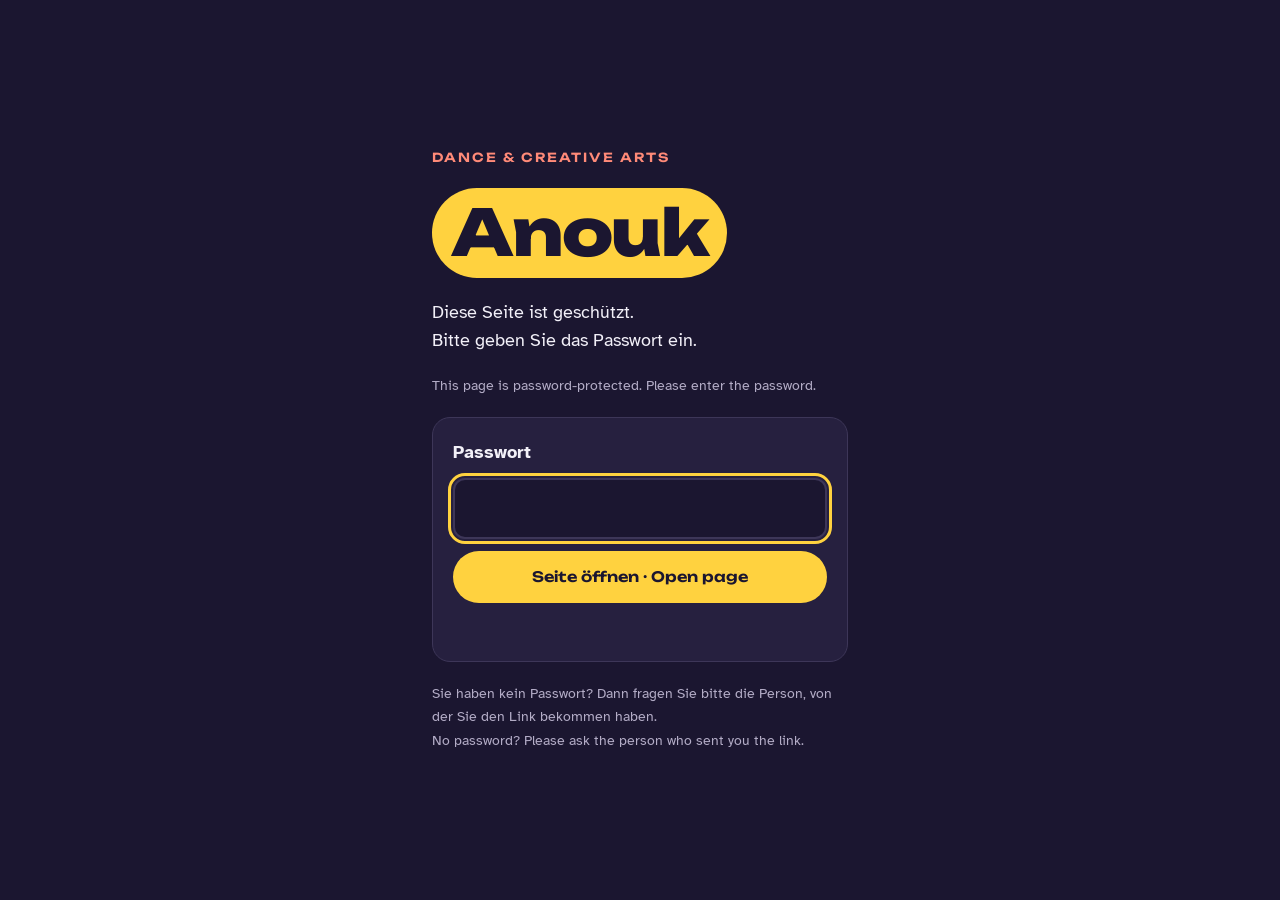
==== commit 66135f63: "Entwurf 4: großes Startfoto eingesetzt - Tanzfoto ohne Kopf, farblich an das dunkle Blau der Seite a" ====
--- a/entwurf4.html
+++ b/entwurf4.html
@@ -67,7 +67,7 @@
   </form>
   <p class="muted fine">Sie haben kein Passwort? Dann fragen Sie bitte die Person, von der Sie den Link bekommen haben.<br><span lang="en">No password? Please ask the person who sent you the link.</span></p>
 </main>
-<script id="payload" type="application/json">{"salt":"VeQ19LZ8Z6FBdUAwrkkX9A==","iv":"tiXt3c0jP1FZU90e","iterations":600000,"data":"r7F0cCRHH86Of/G1B24JWcGBCa4weR30rKJnA++fPzDKT7wEsHx39V+a+Ysdz4ut6fpfMg5G11150HX/RdY5w8+pHpy8YYM/3A/rjKn6DsPdGiVKiD2KQDM0UlRq36GI2fOD4j3thTfigcmfERaJspPXCRUzty3Gk8FT9mGY41zQWHJQgXz8nqN+x6z8rkQfEwDv1B6Dm3rJrLrUwRetcXdhFqiBS2KMYEXR/a5o76QXpk2p51mc4jQIjGsSviRtwDMcpdds/Ra+YJ+RVgv4WrMOt+SaQFY753pa8ITkqSAJ8iAHF7VFlJWm8OuojHihmkG2BRLYHpfTJshlUjjUUCNYuBzYTehwGChw1EpreURrh1SuObBgsDS/EL2arLBqLwFyZcrKYvtEQhpRa1rFiDd1JkB7gTd+ukIP6Qid2O9yTWPnEpZAnhKZo3uIrqwUYosjCaz7QebhZ7gSw8auqw6pAntQYbUlEcSQIsIEq2Y2cNmvp8LOJ9JfzwvRUX5SvkqxERqG5rg8mDkY17XuuvrxOZFFTFinH782Auknhc3RLL/Vq3v2wW9A0bMM44AIROzxo8Ld+fuh5sG64uVl6F5/rxWspLX81QNTE19qoOacynzPQ8IYrTo65Rkc1B9UHNwiNKVE6ARHUbHQqLnRb6eQx7lPaqGJTjn4zdwXJ02J4tYsyzTngdu2kc6b+VobmzIyKy9po8oo4U5FglPG6Q21Wl0tvPB9saV/XRyWijKeEHXS1p5AZNN5CYYpAH+v4Ijaw6FYsLSs0bflDzVvngEsLAttQEIeL178G4njKvPPlmm5i79UVUOD2wxGwj9PfvTXG5Napk2I6Ja7YKZ4BkB5Q+gZEth4gHsaVQ9PRfr/iKGDXBH7zNyzJbFmMZ6k3xm0pwi5G4pm6opg1J754OLy26KWhSLDvUbvvlFRySzJuMDdB6eE/7httcxYpc1hiNSUexE3ZGt6E8BZhQpPGaPyj9eF5+n4Q/T2CLZGQcHNxi2YqTSTtl4NVugliWE8BZhM7sjo4HKMJpVJIazHCn1O6A7VzfdoAeLUDO2xuf+bYTUMnmP75Rv0Q8LC7TKcNWqtMuz9PyS4Iwbberzkr9puUAcywp3q/yufmhnqgBkp0KEOLkxiTiOSW1q9nMv6a5Y6n/AzPLoA23AQ+Y7KUGgMhaSutVwwX/sclikvJB0QqWlfiOw1exjEtxDvQ4WPMt+1TWwXoh7EYhwvwR5ORH6xTMqYjx+9OfwWg/1AtZWHMT7GbAsTYdwlBXJDOuPYkLHrF33k8lS9BFLRHjfQ+N+2tgnNJGLSo3o4n6kr7fXeaRTgxl74ux2ujZLFN20pdxfKDjLtCI31cRD2FN5r18Hb22EctjdCDH4WIdDgmcD5IzkIPiW7caja/opY14sSFhuHNJfURDrzai/j29VsD2r1xrlyI4/wOikv/MLIufHfacWEjOAcU9JXJl8fmcbJiRW9PgsGAFq0MzgYxTMMT8Rpu4u7eNQLel2qwEPAJ1zoYVY/dDmUTER9j9aM3ZkW4zvR0TLI7ju2GrgwzBJN6B0fVqPaT16eEK7Y+a0zSOq90oKJkitlwFUViZIG0bI/GVksXs87sgg2mueWxYdenoIfbXyIAqWRLv07+aIN1Oginz9fZHDLoPGm2JL5bFF+UzFSgxL7EamYndrzxro+kHXJS15wj24/ZlnZ5iE6zBimL/seHJGkrsSe/a7iINsNzRZijwgDOwGT1fUyPOBlexbo5jTuPFNM+lXYNRxqG5R6HR7fcBYq8B1CC9vUS9v18z5EY7tLQrJEpICQbf8RG5rEMk9mwWvmJskYps4QY7gG2T2qA13dvR8NzRyv5SI5HtpwsjfGjRaUQ+B/qhyGCoUWgZKscFfWX+A3vcHlOxwG1G7/cR01xD3/UDLgJr3TKeFW8ZujbPz38mB0OgS35qIIUfL6pCdGuCRo9sItKmquHo0OORqKggLXqpT/+xmzt8PgmIJ0fXHH0bokLXTJEUL3yRQJT4QKFczKzNj2k8MIFiryArjrq/DaItTQv8Pel7qjGptM34HyYeXDOkSet17rebJoEPxUGDtKa8jp7xbHuajpox5FNT0Qi2MqRDfFaURnXF+hmYwmUyzah8R5gb6Bo9EkvcU9QdbIVqAL9uYMtbscgMAZ/8THlY3+wo7dZqUS8jKMdOYZRfyh6UYSyY9tzwijrKiTostnpPqxOAUDXbYyLfF0d6jj6ciQoUIoS34aIMH6qwVG+cE6120toG7zzH/Py0rZJ2HtD6fJvtrbjhwQP8YQsU8P5sgU85mYB64X6Q6wiVUl7qDyUR0P0RAvh/6WSfPKPkSmZ0Z/I55d44FL8h+/85rvsdOvw1TcSkoV04hgDJxAYFM83gV5IoI8QievXNM7Fly/H+btth2wvY0WpGqAuGEZxP2mqOovk3BiMdZYgpIyLwb+Eid/doytYiisyJJqbOWqUU8fCsvZXeoGML9Bv3wW47XM8HSr/E7U6jLlnOt3JiXfBYO7p4uSOviOHmlP4SeV99Xf4EnWCO03dkyHn7MXfUn7xi91l2eOEWalox2eGtfgzpKPSHtALUzu1bKfH2hM09AYtX/V1Vo0D3CIRF9QzjzC7JWZnAvGvs5ucYPAbleqyeKSJyvEbdHzm8Spun29mff77mnl6xz2ge8L9GXz4dI6tFHO3VnAHBS41903ZONY/jGM2KlnLuh0gzUJlUJqyICkD3loTF3XQSeWlAHQhG3TtHFJ8LEfFswUCmJK4iwxqEFhreGNStM0CqB3wMOFsCNVtje/UwwyDKT0hmpghT/4QaWNqsr0zqIrDZflc3YUtInczAbyDIHrL4jd5auTmatVkGngAZm5OswtiQmrOoT+TtMBno3H6kK0I7jkteKo8iluxdRjP5xl7Fy6rM9ZqOdxC/c+m8cFkwDk9ZAWBSygH0KG4eUN3ykT8r8ICxeq3twx+NPynouL+WDEks7PvBnboK/yNEiiLNKDmul09PcUQUTAeq6hmQrFlmhcR5LfpEUCvqJ0/4aayFvi48zq0y1awhkvCNHmGWOddUlu4H6a4sqLBjgAIllVDmlG8xwNhnSEqvQ7Qzw+Wl9H7966dwawBi4Osl5/OacJlLSknQEmzs0k6qRuVC97uTqtcc5TsU+sqGIJ0jFH19xzLulDY8zGGnZSN09EZCPiLiNlLoytbKTDBi+aEpaIsYNk1fo/C/xFJX5nFng8wwNmVw0GnA3aYNxmHYHn6fM8GAT5iH+jwus5ojJOSi6oMoiAA8w2qvDCbTeQ8YS7yGV2g4hGJN7fYuUPoHy4f892sKJPJqWDn7N1LAqs+5+rA8Mi/M2kow7yOKYeA85AnOLRgrVsbLSjIqG3MYrcLuz5E0pTCt8I5u8n90c8Ez4ubTxClW1vJDwvuowuAK2O5yJNbc+9GjuJ5STGiLMRe5kqs5uY6YfPxeQeoweAA88G3bVFoJ/U7RJwu5FLI8pOHdedMkqi/YgQVcBZziVxQwh/BJo2HsdZv9xi25wZhlodDs3BYjHxfN4Z2ISNZ8oTfxyK8XluS9sFq4TA2MlKew25/2bXdM+5LMxBl7xCFGSmEmkSY/5MEyfdeW1wE9cDB5ZYvdMHjQk2cLqCbG0/[base64]/Kl4hYOWYR7zQS9wBSSxyKMHLA8gxVg/SQzr+FJLIe1VfceSYOM6i8hlz2bqJzTMQijeGVU5ny6RITmoy2qKjgT975jOZcLk8qCYX0Q0latJmc3b/WZ4QUbmhwG3wF2k2XzobnA8r84GyTCypJafmmURbuxYRy9W4jt7+oNI8cRMURQHDGu3Clzjr5VX3o2zAv6C4+XSsDH0gfYkmzD47+uCQcTxTB6Rh0Nvs2Mx7u/CPLL04FkCUIv6McRPmH9WJwTNKcx2Y2SWhAjFHjmxhvbzHC/zlf0FY8DTVqI6touA70RUOskpRJLRhe97Pm/tW4CGYnqf3J5HJbywMaWQaHv/KJ7V2cpFyZB5UoDi4WdttCAhBNCaI7pcJNQs5HPCFG3mCqFct5W3T7dxBIBpOMnvO0efOtx8dZA+4eqgdYENpQ6uHlZs+by1DT6DRWMxW5XCJe5n9laYTQ1C16H34lqPQY1qnjZ2Ikv7dOGfLo8/EouWz1qRSXuhy3DlGkSLnDm2YT/FAGSkExKFi3iR854Ui26dWFY3dc04T3kJtAN+wOpmaBj7W3Fy2T8kcsfbLn1HDHuNNPMUpbHk7GoZ/UmX3h4Y+GiFnUDMIKVF+DF2+u/ZhUzpzDH6KZ4fmb/ZLUBx0qHnGG37SKEXtuOP/5N7q14aOxFAh7FmcHrzDYRL3B+JinuOId3Mj94cMXlToTA1MiHpBntybOkweoVueGRHLo28/c58ahfU+k8CsJxiNNhWKSCVC0a/MejQxrW3fe3cloH+JUYoJa8yf7P3WYmxqzK8did243Wnf2tt+XW16mcRZWjApQU2WjxvT5uLQBfUpAgTJ87mPNvoLlyRmtJ6bfflY5S+V4mv6GSjXP3cIJnw+55nJhJSPWC2FaK4tVwasncXv3gwJhl9jYB+N8lg+HY//tNOnxo8j10WQl8TdDIW4ZAH985OXNaDjqpyHj64AJBBCs5F4dDaKH3oPnauSCq5c+k/qS7899W5TFInp71Hhb+qfTtnZhi1CCGgg2UxHc0Pj3VyWF3KmCZ79xoKTQgSxmdM72rw/RKZ9P2hOrKoujBUR/FGNOO06bqkbSDFIhBLfKENXz/4R6USFJ6w87aUfnHiOiO1SmoiCeKp5dzXfUgcKS7Dq2zqGObc1ewuNHrLmKFduvFZKOiVFFV1+UN1qQxzuUjHde1ISRUd5U5l8G2LXO4WPyiFKs5D1TKZeAVh3GrlHdUb+gu4iSA2CK+zbfz6wCpZ81szkqal63rGRAU2WVSRJ9GFNDIWMJ3d/728qwPnYH/ogj5yEo+ljsoWApEETflWrFfs3Ih80Gp3kQd3HFNBvTxqTh6M6BjUuTOfJ04rYj3V9bNzInqLdOlMhGaM6MbKA/sYcejb3lm7gauppkt3IomcY89oVhmhhEjtNjB6NhTAkNv55G4sj6fVYBLZfXDGA1/BUYlxFj+Mun06rWMRFrGws7b/+3Ls7CNDmrKCQ9C7PRFlVSdHBh+COD3PPwT+mZU9dRz/bkcD86MiBm2kUnldE/r59gPKLuq4B+cMpfxeGJjTFzWTR1pVkOVTSEsNE5Dr/b03TxRBkMmpCdSaYrRctp3TqK6R/O3Ub1DFFQjWtp0A/+o3VJGfJ+7X6r6vyZlGkBnS5NFtF8at87RSEpTncc4qyuRu6SCA/l/vwpytG+YCvyfab1mde9X4DTZJSB8UYm2BU6L1kr6saLldCrQGNK8H2pc03L5j2IfIeWUSg4InK+paF893x584TrB3sGITs8URnNK+zP4CTVQd0umCN/yzEKONKM58aZT44MmlXoYwM430PxUftB2kNj1iDYkST7b0szeLOSkFOyKpXFHZyiRs64gQmKdhAbqMy5lZuIKZWA+xOL3XzJCX4trajsoFfKjeoSCdUwU6DaXP+qrTYgzCzM/e0N8qPExn1FOWcgHN1MNe9rBPiRNtFCVXQJMZrGXmUP7B2hyvaAwKMXsfBwOq0lg+4i2VjuKVMIBgM3DC3MDk+ZWMrc31iwq5ntPtuTxVsZxEaiO5RAPTSdTN7ol8KMjOt/OSO627t0eLkTNjCgTOSk99qrSawGzXT5RLwww39bS0s4KWresK/1IuTifSxPFWP4Bt3aePvVTgBBh/YIAzld9b007rUYPlk7cHJpEY4ltJpc6D7LTrkDB8su5686AYITLLET1iyZEU1d7h0QDVGUfEy52W54XLmu8d6Sj6TApDs6RsrMhk0XHFGZIuDSH/2b5qhLZz8zh3yOcj3bF05hDV1xo1shlGDIEMaRcW+d9rdu+nOhhgMBO5JrqkTjfoza93XApWpFzbbOm6htcZ5NIIOCEG4/xJFyAZhEYBUQ6tzXDgnQZzmXFB35qNz30ECM2n4GwxVd0Gy6Qq9RF+YVvEpd4iP4EIWs8bbNA8SO1d8iP/xvXtVQ3rrxmwecMKyC9JIxQsfB276kQ6x3G9dXiP1OYTLtUogz5HeCBwqStVh3mPPq5FnFZec9tjuiVKVWIC7GEv6tuyLDZUtR5ekbdnjZN4J/gCOfOeqNTxWAZczDMNLwubD8nfzRt064KqEYbHXH9BnGCRt6Cm7Xfj1sgTZVMrqGKoux/Yrf7nJ6ihN8AnEr1fs/vwtlnG0mbbro+L4g01fg1whpBWmaM1hL32yYatqa/rlMAWg6kY96i6t7STW71gsyCO6JMSjvVq/iJrnmiqkfxi5CuFHWvB5rGt3R3gFplHL9RY5WeGLrsyTnwuPaSssSSwVFAB/KnSOolOTC5hJDTFbxfQ37FQwF508Zt9xR+CiMbhCbR3ZdIirQefACoSmR6H6ooQ8pkRQeZLfj2XeaG5/+yh4p/zpKpu+1teCZdlW97gytoM4BbOvC/cAUl5tmWQ91qwcCQPBDy8+g2WTGRUUkKKhzNI2vr9tE6DoiR3z5nmPxrJ3bnYFk21+x+Z0e+TIQPYmL0ZaAcChLqPGtHcrlKwSv3Oiv8OMHmJZm7+8DrIjxzJ6xqRouVJJVx+0EyiEZbKmfI4YrQz7f9Xp0bs+QsiVsgWor5OMBrvxPNN+WA6uCdtF0oAqy2/Cb3JboPTkvJMUTnYMwffCV1Qbphl/AXhkIQ0vsV05VZRyaIyWSb87DCVqj/G8l/TG5ItVuvH4eGsiiUmkGps1eK2d4EppV6aNPNqz4HHjp9XRxn8a77SLtbRkIETfGIMOIW+C22CCAzzgNAXSQpVfB0ESzv3LVSM2IC7VsqMhELnC2SNwodB0kdbC9M+zbSikKfgCx1sP5IREEajORHtI0pHym6nbsJKiztmUYoAM7ZyDH71O07vyzH9ed0u4z65mJyDE/LuI5uZ9H/lMlpV60IJMFPbPooYrBIc/IzGtHi3aa6pZmvgGlXnhzLtg3vdFH9EY2LDGbGyWskRqSCTDnhNdrCtd8alMAcYyXpDgTT5kLjNstyzPj37YFhlNkDI+66x4pebrLvrYD1IBMdejsMz4HpBqSVOS8r+aSOwpoYB6kkgbcSSQOBtADtIZo3/mS9ml6m7Nq9MiQEvxqYairuq9gJJwdHAENIpI0a5sKex5+DII1LUuQgFjZasVeiJYG6IJ16X7mPjnEW1lDmsjc7pWTUPQxH/fqntNrSW6k91ThzQPAyDmQeXA14rHeB9powvX5Jy2F17UhlGgo7OGKVl09R7E+ii5D/xou1sQyMhKIuf6Sk443jiwMz01sb9ydOmQdGPspqCKCVrlPIZ3aMZoRLxUD+AV7NYcR98JtyOrYpL+JFJfsKWJWvbXlI0DKnI4p58lOgOYo8LaquyejvKTBKTbIQKqPlf/hnm9OsKqrriXOxVDLZ44w+IaokfeYG9aFiWdeTT1T1AMqKih0pTQFXs0wDKQqJC7yzbGASQTbjItKhnq7exdbBWdPGCENAyQICuP9Kxv+58MRC442pOPP3neqfZ1Z7djiGqFThsQR/Auu/[base64]/+Wyieq3O4UUyR6yPAiYpxQWqaTGApRd/deqAbo/3rPu5giZQKCnLO1vWMTgsck7sP3CbYDtCWCAJcBywb9QpXBigF85EfMoch2VNMSrhLwkfNChBHUOVAIliMs64zuV/tDoc3wH86Qe+6xPTX2F4P0EIjNOQLryk0dqZVm1G1pm5dUIPa8xkWQT9EPejzVmLZCENP0BE9HfuAXzrRy74OEpgF6aU+6D5cDzMvsUFox5qjCeyC4yfJwTk9JDCKqDSvJcYtcZl7kMO3em8wu4/BRx8PVLIEhFrjHAV/tOzEJH1yzHbklK3biDWZKIc7c9BakQIpTDdDyC+XmKaxumzzXYCtpPwq6Q99ApVy0tRq8rZj+FQUF+BA+E/IcZAV/8t1NglQL9lpeJmmp28bMinEsE+GqqhV3c3PKfE0E5todDpU36AdnMj7Fx1M/p+rtPdgv/uSlZ9IvhYEl/p/3oNSaHmJGfHH71VtPamNbKPN97Xuccs/p6Y49DjpwJdycEkGjruvtBh13I3scC2mtt3leJnN5FuoX6uEVA/GwYc+nic/u0BivzhAOBNPAf6a3xludjhFenGQYcCi/chcsH5juRmnmW20xOBREigXYmDGSpXCK1LWupZAR1uwJX4tGdhB90W4aPQmJW6UcUyqyEIGrk7JdgxaNX+hIYCQD9szrZIGLhqS+bBYczJZCTMuSvC0Updb780pDM+B/CHVGjzdjSfs/YFX3SQ61jZ2xVkGCa4DWeqW1vTbeVPwiW1BB7PGHpe3zGv/V7tsqKijU6vYCuiCS+XLXSoXNBi8u574v8qOeIu6O6Js9keqRLYYBeXFEKLBrwJAjsk4Nt06+6AtEg3e2ClF+ebl6HvUy56By6vwBb55PhDGZcycsfnKguehHVQcYHUxwEfMxbsyI4WmHSLwwWGOQspIdf8GWsfB3VYjkhnQhR19i9BponzJ8GMRue6/jrflACcfXLGCKnUhkydiwQARXKzmZ5lPE3R5+IEPiGwNks0m30BpPRqtNXhmGftqKZhTq5N4tM+HhZeUJHbNVWbt5FncWZxyLgy4eRtzbNp2HJz1MP1yPEAzf9F4roXUoYxh9UQYziwRhPwbGDQ4nlWsIvzq6K33S0DrRn/vMHLj5kgbsw14l7DdJWYIQ12jnxI9oOW/Adg6bCwKv68pkAaBWNiXary6c4RccnnJx4USLRTYwN2BvR0gEqO9AhMzHih934hvbpF6whLykruvzGAkeEfoE3HPaVxFnbIV1VbF/xU97imk5KRLyaTFQfALbovsi9ZwsuIRbH9AhRVanc1e/c2WWJGOYqHHQKevsuTKPHeq4KnPwIBClyZCfOvH+8OaZBJpIX3zmo/F7B/yCelil0j7ElxGn0mFLJn+OTlUhALYsGZBc+khDY95j20/bVfoGp4CMGG1tob5o8OlNV4g3Fw7mFVV8Nay3vp5rOr2vYgf5Zh8aXj5Z2Wq2QAsm488sG80pPChOyUF6HLEK4hWBdeKlu/e9poocrT1VyTdws3HkjTsiyQk/i9mKRjiF9YX3hvCiU8mZHR9WOETw/BI254teJUEPHE2tL6UigmYP/vNj8q+xaohK850hjUi2g4wX5XF2QAsx9MUcdS5VvGkENCTLUzAXEhyyqFtPXyo+qDkxu3DPw6ZIwtFQmxP5CaCb/k/dTO51FSqxmnhR6URA+UnW9mXchgCEkyKuwZ7F/0fh++SKr82YhVhKyA5AxSBhCIp2dULy9cTP2G50G5WvYbbz44SIzEfDQjetbb+RccWWIKJ0cJdzebdmIakwZOxwYIWXvqeNJcGGOhSHnIsDE/FHCp0SOnRP5xtVztQQpUf7y3FvOvHYlYmgNNqr0/[base64]/VCAIQLsWnO//0R/8vnnhKLrnAqKDgFKnddz0vyAx1jacsTrzUjH+ybTVdwvNuY6YjIOyWw43NOkLdRI3NM1XWjh7F11IpIph61KY7X1JHIryURfKgs7Qxb0vWB54JjXiAqRZcwPXsQmXpowzwSFp/hqCSuBpfnOGKl7uqovDmZK6CbqpHtu4EbhqvJuIq9DT35Pe+BAT46ZU7S/R114eK89QYRgyNuHqyRscy7DqZhrHVFjb0NhjMVR5ao3SV4cH8hhSEnsgFVFoQX3KR6EZeOu8/ABbR2iy8yc2L4MMFFUslrqbBtN6KRcgw0yC8/61kk7SgKQLICAPDCV81rFD1JM9mCfiUwDB1BzuNozSmF9GOe0sAADDAgdPfgNQ0zk0EJmgP7GdCubkAz5F0p1B/ENdSuyafyw5Da3pVlr0muSisBFHf5DUss06Wz6LkcEeEjMtZHt0G1n4TyE0/RN6CgQBX+kfUkw09evEGDy4UAlWOA9ZQsMlIsXs5IoZ4acNd81ihEXDFTCklM4D1SDGR1lOHcn9aTS+7pkou0F6Ivlm7CUgMkhmTP+Kbj40Ay73QkVkMO4mp2flJkI6ZZmNfjkFeMrPw1QGMmiNNNuTiERoGq82nc0BqXz1jnMlL8jaclMLqbiyGBwzK3D0oi/fEEdBpHSiLWp5NzRvhEQLju+UYzRNKDXWbvAiF1vewFUonUfYkhyYtpTAsXLeHwgFTEzd1ESvYVNj6fVzE4/bw+F3yWmslpn0zMVdLWf84+XbTE9n+Bjo62Orvk+fNquGpTR3BDoirO/BlAjD2d5L+60V6D7UI64eBHhnaTChf2A+sYUT5yBHaQeZDNIKQpW9hOqQSwd6HZ5TLju5b8CcCK/F0v9MtfghFoaLgIoKFOih4DizJoQzOOCIBTPPAvoqaC6QxdLjauhPWKLRezBm8iUjwt3JKJbGDVdKjvmLgixBfmVCyYc99mRVs7o3uVV/Y14KD3W4o9I4TJqUiEFsZz0FsJwQugMxy4XBlqIk7ZOBEz8uk327YXBw3KXcoWM7CZC5gqLjM66iIebBy/frdCYMTWD8juWXKM23/nwnT62bNaTCTj2jdiD8aASVZdQgp5uSouXEqU4r4kGBhDTneJdsBQ/XkQIdt4PQxpCW35c3w6jKZxnossZ/A1SrjqPVHKOdoPgbf5MfEp1M4lVw5MW6aQyVBqISJF8gA+8fmMk6ujfu0W5tgTZ3WuNTzSh0CcSfZmLOE01ZoTZDTVPQR7jpB+S/911MwbTQmdD6xGhbTD1MExznV2ekx/eK5ULJc/jI7hVznSMrBnHfzl8wjJqJqgyeluoVu1PF7Y264OtSTzw/PrnInjyeTpgP1JbQxnw20LYNhkVrK02Mv+eY2GlITK5ykuQG/YipzJyXq2InCcg6QleTUVuaT4e8NHP4Yg59Ty6JnU2MxIwfPXFHvy/o4iQaQbq+ILgkcsH17wG2Hi4Tvo8FyN9lMnweq1zx4+VrP8h5j8K/[base64]/93BW9zLO3DWU4Y4+uTGRLOcJ9VGdoF0+iX+IQ+WMIU4wrOJhj4IqgbdH71txOC9jSJSXb6RnSgFpP7Kgkfqws8IK3Kp4c8K9mEMLJW96y8baprRzJIIcf9RdPH5BcZctlfNbCysubAUiO8mm/KEyb4pO4JBPMz3E6Dw67DQBrM+zhkOVbiXajXHwrYZqap9xVdpabW/faBgmYPW/mNVGWGzhDG+uMgC4EDP0wAMGSfBs/2m9fLZ1MdPHXeSABo5lUs/Gnylsts51C9jemTXbyUwV3cjdfmEIEoOJDGtMmrearigfSW8PzH4ADGWmVItGrVNcfPJUZENQFcP/[base64]/7D4p1ZDciucQrReCD5HljRRdCNO0Uo6/8HMBOJpOL1PTM5P76ogSHj3pOdtum6Ek1hKYrBKRlaf8t8T0LJQbXOScyXqDiasm9pcXM7IbakzRi2YqNjMwTPttKxidaRFxGCuE8Q5XVW5/cwDypz+rWZ/cE78/qVxgNG9Js7G8EQm9FEDbJTPCO519Y+TY0m1YsCopzpmg4MZ0bTSNCvLUfqFOnjCXE0rDNgudq0dFMv+sS8BAzawm5kK+nxAipQE9GduhdM2XsC5qGL4rylfum9riFfELhyunSgq/l8MI4mj5pn6kz1IwN6PHzdZ8sO/iC3XO0c6P010CWG4VGCjsaMds+lQi1JQhpFRgGs+aQ1LhVft9CHTVdcQ285MpL/hJPdnk/0aeZ9Uy4FwVjgeFMWvrRxsx1lPIcIsR/3WqfWu7q+IxBsFqfrcjqdFl3BrXMNosC0jSd3pfFO4cSK5veWLJtd1444iJnAPhnmBLr8TXXjB+/gJfncL6JqcIiqACfIm6bmnmSAmue/LQAe4bF1dq7Avbsc36i+vTgc0Dlmoun7pkLv5pMWCdrcIN7Dw8wxXg6cTMJXohraMEtHtpXBUAxARRlUxzk6mr3/JePmGsC8uvUAFf8CWcuopuy1fV0INxZrV7UcB1x5GkD71KS+PZOtu+/Y41l6df4vHbI4AJZbu52SOcVCdPKLocI5X88Pbx+3dovHvcM/xh51/[base64]/vf4AEoX4wD/wdYjIjjuEXtFrtDNF6hZf7tGaQveGxkfiKE6iq/wm/yrChAXYPGR4CA5Q5jlaPFXx3pWcypgtVHs94qujeBGgkdqqFoi2D+/lQA8qQbq9AvMwtCNPOkRq2A8X1hl5EzBIBbD5M6lMPk8RE75tmLvD7jeJGS5+WCw03/kl9HMLUfY/zCeLCrcSUHuULRp2fWSAQ065ltfBOjsGCRghNwJ7O7DJ1e/[base64]/Df+p76HIW8J+3HC02OszioDYrv6/RaC743gAs8+UEmgnTEvDUD40MxBQjSY4p9Ynyc/It+UTBz7SDNYnDrpx2BAeHVvMHWc4/Kqd9Y1QYOb4RdmNBxqqv0fNgP3p4Miv56IVjdH+6U1dPiixHHX/RIF4NZZOAMhjpOuGx3OicRIlL9xAyOJ3v9Z33NmV8FRXntOUGU1hQhZaV536W6tecXWr5G7W2OntFn24rMmRUxUwLFE89VEcan83br4WFnlZDMH3iYvP9DGfrJDOtYvYMKt0Fk0J1LsRYLQuAOObyTuX1Ex+/AapchyY5pmqJWkGL/fmaBP5lEbQSMa1Z0Zr6NGLRgDy35DFT+D3zeBNya2qkwepF6vKVD2GCnvfmfx45w/vZOT4yzwhVZRscArwMJ0+cEZmHpSisfJNuxnpRJx5LS0HV+6UuHPsBlQNmYUY/Pj8+0aCmlm9clse3JA237fzkHMJ8ZybR0TfUjocCPenDgO17nLH0Z6J41nOw2DDi722ZITGM+RToKJn9POwJxQGru+6IEDvNaxXJ2NKV+gQqhgZ/H99DPwadq+yyP5xzKlvtjcStALHO0mk3KBIXsZFoe3tQHpJ86FCkmZ9XPOIDNLrDAgWCzEh5NgbqrLZdU2HpKt0nkcB7kiBYDzMQV9CQMt1Qs4DsQKd5HMCou7rDhiOu/MnCzDDltdQUaSBD9g1BrCY3rfbFXByRdOEA1MZldaaqIY02Xg2tF0RT2TwGiO69IYNlH0rcV/l0uADZN09qhhV11N5bjBwEeGHta6mZNwEYr3yKSmuN5550Uc7OwqCrn5Uwcf7/lzFNktMHCmmxj6yVmBy+kZ7/b5T4XWDZLXC4n5+4jMd7vFxvA0m4a+UrnCLdJahSt5irtplyrbqh1c8ax6ZLvID/jgm4jgNavlBzIcUWSuIMZO9V+fSzdFHUzWtnHHxgl/MzpwtQCpnCN4/PHeqCUTik74GobIBv87XnQQ73KAzx1CPWiOO5AwCuOuW8GD9jRGCOR782LCZD5Pe1mnzagqvBEJW5XdPoWOvFC5IA21FkkC2f+QRKn5iHSWDL8j6+hdm1kriwrBKjPC+R9dmCcHJlW+69geXYouywbYVnGH3xKr9LaqCvcuiB9V+9q+IMW9pSjxDj33EB/4+6/EXAmbxCxjXU/D5rcuBienG2iOesvcuj5LUwd3J6aSLavhhBpkO+/JTCp9vJGXPVfwSZwRMrqMWcbPvBh5uJ8nfjoODCdEr5ksfBXDWoqSWyiZQR/EvzhH+hbUMmuwAQzB4oC+3qw209pkc50YrEk4Vi9RfSxr/abDYZIWgcdOlw1+sMOEeWtTn62DseZL0M79Z56RjiEQznkJvGx3ooXic3oRVcnc5uxmsn+IzgVPPkIh6ea8bjuyhxJ9N+cIMTZq1kIazms1f8cH0KDct9wdb8dAowLq2oJklbohYaH8DFjLoM+HZvmD/B8X3+0j8piPk957azR05ZBpbs+uIqV2dFimlyTqSwo0vrIiLASQ4eWGIXr6YEB3giz/f6AADRff8haI5+XErtyk5F9DOcrXzqb6wax4nTDc7jaFlfWlTXXSElu4QkPIQDbvp4COKqdF6yGAqwdswVi7qZNxFLUJ2XmvpxChpTM/RwH/DABmu87UTuCxqsrJGM9we/8Q6Fx45ntUk0BSv2Z+4ofOkTmrzUZZ67TuB2QjaYphNSt69zFY4yh4nqDfv26fg4f2AAKCisoeMBxBB3vLyUIuMVyTVaRyCHYKtE2ipmvjW6RYEAlGwTD9WfTwqd+cMCLNkPZDw1qyhr+uOHJSvPc8XB7jCDPcIf0eO2Q/mBpAK/jZhYbc52I2Nu2ml3+I4d1Sx7c5zpZdgUhmJp8xUs1af3vYOdZjP/qUgsNO7CgylrTWc3TWTnAirj/VQW2tXEEcbBYrA2OZqY7qEsIgl3I4yYDP5yM3G694rlHnbDJTIRbkT67M9nB+Ks2PrvY6CVRDFjNcCUuSwBVn6kd/akBuzwuuOvaOBIU7tyBVCLIOvZ6ljzQsCDvthoiEWpZn7hWQFXTjfBkPhSfOHCN0vFcz5XBkjgttoCzFn2yOjrA8MoDA3QZM3bhJFULvzeUx3WOTa9tave7Ryt2rHP1Zfzs/w7uuJz5alcyI7rZOu9GCUL72eEaNK21SwBDnUzwEX91ePkysFBZ+L7q3QRzOgaIRs7tmd3u1gKi9sXOn+KkEhIiBPyF0Nb0OdtpQaFvpr8aoMmCwHotKkod/+OD7dKuqDodmqUHaoZSkd02JBh+lCx11jPq7Sw8mBUU03Ee1q/wFYtCZzztOR6jZ1hppnctOtyfAUilnFoH+KK+Yz1qcE7//DlmP+TgXyA/+OtRp2DptZA/IZ/8e1ElXetTKAzYDyL1Xcc3MpEdmJIHIXzCKYOUyz5m77UngUhzbgxtdNJyzcKBdWT4aPL6Y66AxvqtKIRlE9T+BZD401hzfnqHz62swj1dCtqvVoDCNSlngj5UghGVrngsm1x3R8N4g0kW7gVJyuUl2fTCUU/sscmruwgKIsyrRGMsVl77RknFolH0eRDF+LWzELMpDkpc0o87FuodEpo2GmZqk0baErsBnaD/Gy3vPGete0z1d+smklM7rweEw+dT0zTvb5WUHmQQWP3LJIva3sx7c9t8n+rJMRUoHw3McshNrsxe9CyAyrDj6hN3a8mqdSA6D1jlFV+dPksFmJI3uxvTDS3nQYF4UhQU4DcgwODFQgdlA/eE9Zb/fDkYZNhyEDDqkFFKWF4eOgJ+Sfi77XocJ7aRpYu8kRhKRm9VENqEdfvL+qF9yy5/E9xqVslF2VawNAkXtyelmmx2fqoEHbzkJxM05W/jeom2kIyFvDJBjeieUkv0eNvPF6tKg81akKNIQ2KYcIuhHOKUODgf+0d3lhQPZdpMJt/[base64]/95Gkuhu/q7lBustnkg2mTKd0MFoK6NwxfDF4lJVuhnzDnarzS7QpHKu3L+MOrRBNiMZ3+uromi+XjQmdMlsJQGUyxC5QrH/+3fNTlO4BT17EGiKmSEMUAoTUoB7cJQus6zGoegbDtu4z4Pi3KI5Y9l4rJ47JxznZ8pWLbw4NLdBq/UVKkL+D2pkL2qtJ5bW7p8eQMUYY8F0f/tI4+yu2C7HL1UWhH6QACj40EV93l6TZHyR/VtAe/iBty+QucnH/WGL2SeKhL7U7QUrXdNW0K1YNEhISveU6f/tLt4zAyngEthEsJwP4GMSEDFwSqD1QOOVr6gH/FEB3PT9EN191GQA+vMduHl3pli0trU/W1xWCNTrbh+i27kwqSlNhn8E/Gp0r7oLPcm0FWQrew+NfQb5PNanUSIp3sx7cK7KFWCuIqXrpNmNVX3OizSV8lJGOH/x0JMVlvo6a7oA53jtn/Qe3O8Ihq9M05URoUi64iYtkCRAz0HaI1Nu/w3A40ZvmsqQe2X79GuCXlCxkXatUNwxZt0NqvY67Wr3+Ht9bTLFIkkqWrQIqlIWDTHJpmbFSqNU32LdkZvqZchocSwbNrFgfi9DiFg87M28cx+1tqoDPHY6jtWl/kLB4jcql5O9vw4z4f+1qKhv3e85TpBWAord4kYXUNM62ICnoMPJNGpxsacj5jOR0qdVxe+U2++yCuAXGn0EFTGgDI4pAwmbj7N2frzQRUxR/S8WBYTQHf796TMspdSz7i7Ew317xk1eiwIu0YqVkSj3p3/+zOktkay+22Ie6HuN1Cutf+ohItlgTfo1Kl4aIcRkzpzW+sLCOlowoNyWjfEFBjDJ9BuvGqK2VnYW/0vIALbbDaie6z5oJuTWlwxpRflP1Nojsk0CoRkRtJJuiQJWaFCsBDQhiLXT4XS4HNfZhuwV0n4oWsVOPVcTfLxdl5iQSQqkkWwcZntGI2Nd4jrTXMoLh26C7hLL9NkVerSmlxhn7Da1fHbn15YrsYyiM2uCUa4Qu/011kWQ7OV9f277mF1Ig+6oI1T03ubQto9qRkKkRy0om2x99LTPLlteXZPGp037o4mxhTPTzezekB7oUVBh6Y70aCyrxutR3/G3lmaRwt7osUUXzRZndvd/LrxZC8gLZfqSj1gfds1fxVNy7tNnZ1lJDHbQZowt47jvINj4CYOCCsqhgZLmOCJd/WrTPL3w3Yg4fZ8a9J0ESdUVkKdval8YB8cX21V6a4g4P62maah1gDONrNFqaltZMY/j8RcYpn9Sfix2q2z3K3rIrEkQ5XR72NZ/xYUQdPOan/oDDGpcNkeFRzjis96nXerSG/8NPnK4XvU/tEdfgOP2/lmO3QQ41K56LxUiTplu4TWrx0NS+uyAdKMT1bxKsZYZZqmfBeaWQmGF9TsvkSnd/0XqLKYp41cqO4vKbZoM1u7VdTiaKrZDCiXG8mYQXZbMcc4gEmYCxWmIxCqa+D+cMxd19Nxwim8pAzk1jUJj2ghF7+hxxh6iGBq7h6CcbZBaFWCzgtuO/gUtO0bwP2lvucAU0Cvv2p4pBfr42YPamUt73T9Y+EWXU2n3EdKSK7ns8fWjcsfCjd6nkTCqShBZilskQXfM4ri6zci/xxQHOdgQbs51GrtdQ48FhFQYzMLPQaRqoypuxx5PoywcxNIIzF8Ad5NpNYTAPJZ+HYzJP+XdSPCL6rxuXcdpbfgxgNdj+dGB+fh3LKivkZYrTbTOF5RLa1Gcrso2x1+snbO3rY6PvfyV6SHt+en4TzHgIGpL3E2Cr2Hu/KgSZUqde0YfXIr0w8IR/PPNu2/[base64]/sg+plLXCtacWaXhdqMRTseTyQIucbUhHxne/2+JUqe6qKRKN6teD3RuUMPomE+CINwDv4Bx//MOkCztxnb6EA7+EG0PcSZ4FUSjuNtSHAC92eFonLmvr1wX1ZMp2RWAJaoQS6ApigjDRMxsmI//S96sBzIC6jD/Cv/SJFG2H9LFZngepSxnHQYVSf+zqa0tm4cKck9oNRYeEqmVUeir5pxz4j/ltC34gGc0PudQm0M3BDWKe9pq5i674QVW3obaGDOZogP6XQqyBPuOZGdbRWFGRtnCxYfTeN2bKPDOCSwaZgH1Tr5SEfq68vIun5E33lTIGl6xGcUuC1iyMRgJmbtJ3DPaQmegldXp/3nxUdkzEA6HkXlV93pnqw4vZZljkQgWH6yVgPVeAYcsCqPhMRtyaczkK7L8cme8lLdrE+TYrFxRQ3Py6sGGwtRafmhawNK5gi6oJC+lVjy9GO0KZEvSkGhmrMSAuNoDqXV8VHod/[base64]/QAv3kBHTa1c/fdslQYDcZ+UrPmTEIvvI9kwBh2cvIcHM2zUduOUYwajwIt+yEFmc2v3GYmvyqOTNURwPZZfQ9AIf1uriYwD0PNeD1HPWi5WT4pXlaBLQq1dnxfNN+JLpsPuJdgg58SWYMfe2dy53PATSetBa1WFyk548iVoDixR9SjfKYR6iwEu0ez6/l0Q+4tMn9Vb1hg/[base64]/4TRrjoJpQeR7bP0DeJG4CQOvNn9JXzuiOV+XmZoFWZDlos9iL9fiP6tJAjX+Rp+nbXb/oQstRLhiFShXSQcxm0uAdXz/LtEUj8hqwGKLnM+2k9HZKDoLiG0eCFaY5PsCE/Cujl4DZSLpMoKqoizFJh6fD/KKASuX5G3jUn+Ep1QWcieaRkaQGHqW9ua1lkWlOqeyZ0StGYRAV7/t5bDAYNAm/P1pCKB1o0Ll7QNUebBObR63TrIQN2N6uP+YQSGB1zsJ01AWxeAhs/eEomdqSbMVM5oll2tWv6MTWFlrif4fB+/nlZfubAtdbYuQorNloNA1oAuYAp/xh7CnTrgR7qrnQ+ThMwbdTLZ/fjOsy5woFCNeXzxjLkV1aWV2fu332Bctl5CiF2OAEKi7Wniu8Y5qfX++xXNX3Acj4ScWaeZrGZxrII+3mG4GVZM5gv6BRixTA8r+/X70m0Sa+7ZajRZHctiJ/b6XYPvWDIU9UXzh4lFMrh1dBBNVX6I1BZ9d0OkCwQQcqh3p0l6OpbpvWZp+LP73i3LWKNwYenoLl+v6c9+P5NXeJaYbFFvBViS/ZB1Lvv3LFvZYAZDX3qwxcAxrRDTKJsGGl7ch70iPkqx6DkF41xbKvrCtU9VPjCm9So2+Ggex0FPqwZhKq2WPwZ1GHUPDt/wLti90W7vLm5hztgPWQrn6qFun9FMGLJAph0esAh5RywLvSnqdVbgUfzUQ7WbqNI0eVW/O5YeZTlSg5LqpFQX+Vs6SRgLh5pZJzaUWT1gXrso4XvggNbBhJupWNw2SU1ufKhj/W4uP8/f+BxvbDmLhn2Zkft1BFxlnUKl/4d79lYz2DqXm5m9ouNZjNb046X0r70MBCeEE7cUOx3GpxF4dCwk3JLCs9/FMp4wSu0FJl2SkPkJtPCmG8s7uh4SWHVyYn3fL/SEx7QgLlkYic5a09ak3C11pGALO1S8Q9TcuHuarHeZGGbY0cs4U5J1FhJrTBUJssQ75PBAMW3AB7cmtiByetDIUyhBQ+kUVblO8ACCV5UB2/54MVG/[base64]/EuW/[base64]/XTggpQ9LU2gQpbi2+WxCcP9v24nV407Op1xQjwVdHqO6zFvn25RieKg7NkyXKG4t7XRVTOAem+6G55kQ2Xy65GAIONctkzcJNRcojs8CL+LI1MN6GKvOJlglQYjaQxG7OOqu3mzlHnIIxPPHtGM2UvlB/[base64]/T1vOimen32iJRHRSvZecEvSjuCbjczZUDsjfNqjqSU6snVHthVdaMejs3DAG2bOmxjCPtf/wTCxTNEPMB+U7VdoLO0HrAItmSljQ3yJU+ZpfZ7+P8tufBqQSfDWQaREX1OdIC8pJ7KeORknuN4meXeEGGN3Bl9JlE7M0D8TgjHMZ/fvxCyQEyL3w0vO1MW5zkxOABSyWwk335itj1+R611CDlSy5S5qUv4nsOBfgtvMfn29/iG6xYOsl4NIkd+ary4Rax7H6cNsdk8xI4P3gvHiqn9HrjmnWyE/BMRwndjaX0rWktkcJVaVX1FomcxlOSN9cjuauWS5thpLkHG5kgJrrJ7Ft3pi2u3L5xsslMJ4boZCqo6+3jUwEW/mSGXt3+xHMzCoUyMQkfNil+zSEgvrfvqJQgpvBZDZGBNqupY4eZISXT0HTC81H+4woNbhZzqscNWSFhzaPLxkjhyKnuwChD8Bep/+W1zzv1r3ZGd1zZ+Mw8yQUhdA1YjVNvNY6zMg35uLxk8mL3Ezhq4pnB4d/keZzMHtyIkqD+hhWs0aF03hHS+KyxstKMd8LSDg0LP4beSsFfwg5FPC44PIZspIYQe3Jihltc6uvACZFhw0LYnUHjEJqhHZCmo3dckVmV5+AeH00JQ4fC8d3C6bZ8oD1OGkTKHU5Ad/vpSWXS/NPrAVjyJUbCW5B1eL7oOuwEWqVCMFUYhDYREnQB1VU2mwmgj2Jorw9zV3Ax+yAkoUniOHtei2TNz+2p9q7tlqE4H2jj+HwC0ocY/[base64]/wMfGfBwaqWfJEJcTGw6sL70n2V9VdfA1YQBDFhWUt7yitvnW02yrikin9Gko7JZk30cJIaW80eiKmE4Ie5QUCVfoxhmLuPQtAzv5EMNNyaKkEGX+GsujH8DbvA3DQ/klA33rvTyD/VJL1/9wFDi1zorZgZyRnY2GYn6ocYUU8TtimH/S5ZXBJbZGRZELE7w8ubRyl8bHmJdKF2rMI9dUzTl9Wmi2jgBwNWH1XZX3u+7v8+m7XqN1WNMVte0ODdoQm5Ah8oOzLeJ8m0ODkux/695eYrs0ajeEK1SB5KL9CMi6XwSB2xZf2w8sCDb2kAO7z/dhIpxVXYbCh2TvUKh/xTEhv1RqwZt5KN6XFfqI2GglRNhi9VMxVMEWhe7NVNoaN/s7WlazhcPb7c8+B/UryZ687SHi6pl+j4x//yTj5Juvqs+yIQicC5qEoRfo3wuSzBuzZ35hTo8H3NJ5YTrbtEej+s/fDAJsSd5pe6PS5wyVVhi5eXVB3+recUkjBUarQ1F486WI81FoPYrc9Aahri8sSXkAYeF/C0awD9svVbySgpRDnJ0HoCyxxuMYoE1rMBT3VTDPXg23R/OUM0HQ9ldQcVuzj8hOtBh25D69S/2ovSt95hV2AQKKYWKuBOOxeSOKz0f9RXqasTLbuwO4xuhxMmx3Uxc7XtRoCEcnWofF/27Jhb1yVqcbTktmFfqP2A2YyiA36ycptAvRWJeKIeq+dQxFzbC66iTHOuo2BMAmF56KH5HekCPbvXq7MB9OqIasd+relDhTHoSGF0zgYzEwR/RfKxILCrtPgYtR2aj0COypTDY1826ZWSf3DRW8RgDIsVkFRXsTep7HnyYBMeAUGVcQhXwtRjs6N//TIzaLC0ddD9h08zuXDNJXTGjlAxE7l3kBium/[base64]/SGlKxTR3ydkYV15LHfmVXjtbn3Utq34s2b3zDWjLCDTKPXtpEFg0Uz9uR7E5pLy+oEslGKlOAkleCg5m4LRMRzUAQiIKm/VTL0LvoQs+iMMal0hoKcRZG/fDYdiUeqSw8R28cKORHa9d2LlgnbOyUrkEU92KbsXxqfl7r5Wabel3NvS6rwylKC1RlbYbBVnTeE2V3Mj/8RXNafgaqN52Iyx427fhVKXgSSxTSJDW/QAoF2lqay/2DQwqMUmbykUD0p/RjRU5QsCtu6aS4uL8q3HryH7IusLSWdaWIkClpNhDRtVYN0q+qEk+Hq28h7TY0t09l1B8W2RfZ5xsjUyhL+nPDh+a+/lyr4+yYc276B8vjOc003rtaas/[base64]/[base64]/HzoCRmPCaygCAoEGj0VyIVJ4v6LP70Rjb+fENcrg6rxYdDGf+t88bc0bSfZs1swjxQyP3V5pXaAym74+SRL3cN2vfjEnjd9yykFlWE0mjJVhQPR0DHsqwmkvIXbrrc+uXpf0erC28aXBTwi9xn/KNpzX4SPT2w+VvEYZRFoM2YjELEzw3ZMaMURKuuPi+hGK3GlTP+EEAPF/tGu9HKE0lJOGSFdMK8ihUCbgS3fa9jxUN814Zn4kWcnOpoJ5Fsg/W5UTATFZRT7lEoF2epbYTOKdZIyPJLKZAPM4oTt/Gv07x63YVLf3RzeC6vQYMT4eGDeHL7Ga02lRLBQGFdZ10DAC4X5ItSME+GYh/jrMYk0UUmKIAJaGPo0wqjOCSg/Xz7watyFMDRYSCBAvdttB1Es/bIVVSSbk/1yLG5NxuPWBc7LnRwIqt9igsRkXCYboAKEB3KZaoCrtl9ZRPr+z/DBpErwV8EwBvU7FD8d5FEoYFnoH/on4xtXxtxt47+707pfWMwSPIgCfjN91rOnfJG/Yg5dnTjjJjsPt8soFQ/n/xZqH86hBblwEPyHPdg/iWDToHvWD8J/fwh9DDhvlYZhcRECzXWsgXIjX38TWiPbWPr0CT3t9zAn94Ogb4xqnRmczRgXSPo+Wijx2D3pSpdUDCt8qbJ9nKWrI69DS//D8hIf+UqrKng0QVeceM6wQ+c848EVAU8iSFniPyL94MHMiw7JowYp++sxyM7UFBpu0V0dRP9lEkH53z6iaTlQEeEB22n9ByTvLQUUaFFk3z3rZwTDHqgIDnJv2boKhglmh0AW7dlxV4ML67WXSdvR6VPxprV/[base64]/A8gjlC1CpNXrsZMzURpAZ8gzrx5hV3Eva6LJ1HimawzPlG1xqXx0nYDS8j9NrMXIDaNLGNS4OUEJWmk+U7JZN7OrfjqoMSG1GSPDGnhq0z1juctSPDTZz8iErSypgc0/VxOdqNo+so2sVz8qI+N9fyVkSoVGRsri6JXtlSwvLsUdq6006sm9nGdKK37wC6QD0dhGuLXuUGDtr0GwPsENWCDESapaLxLQtdldBPnpqAQVEt8ZbiYhCpVZaJ9J9MHdSpq8NJJjXdyyLfmKtw4JutIrdyPYktpk+OV1JJ/KpbAUfy2XEc5YP23+D1VXETWLyGO++1OZh233DjNuyiBAWdgwZafQ3VKDWRWItPsZ5T3hiqCjrnD9FWNNxmHY/yMP51m9w0EuVc+80/+AAZPum8LkYesf1WtSqO3JevKFMoX48dsT/4pJQGm4psPbJtjmZlyua8gW9M//rbYav1JIr4/D2NySSwtx1wdp028iqd5sMCcUKZczqE/kCygj1QeqVTF/WJa/[base64]/Mq31ttzUD7Sp/c4DeR9js+8yCTSGzWVQG/8FWhXYXDQhztBdtLMhwc120025NJDOFEJGRp7wilbPn90X2QDeml84JugbJo/CyQa/ybbOlMy5UAW9LLcABjtNriWlnN7dQmz7YcsByOBVzm2nb3LDx8lUEcjlSpGCqbq3vVckJ/n03KMvMbVdJ4z66mVwnM0XH57QI/+VqAO+XGjUKRXSmgzpea61hxT5xeMBvDl+7PU4ncg0DeDCTiH/QpLYhz9hX4Yo5cVI72/giq/xjj4DElZ2hBXcErs2UIax3popnfE2jT+fGZJhdyDmlD57Ql+BMup+ty7MkyC8jvxS3qewEF45QV4D2umkWiJefxBJiWNohSoJeD3BijKJRD/R4Vns0xgclMI1IX7CpNgkIcnaWyq+KQedmWlKR1EPaLdCpN8ZlBolJ/wBFBpuIxuT4bDx7molnhecs4gxaRE6XWAtC6QsSTaZRbG8cDJfYh5IsrSMPaYIM/1LQN2p061vPpR+TfurxUdtR8Fnkp7c6vNBeQiuFd9M/dsS4E6GCPzbQMQ49QxYJU6e5u8QNW1vVYMQbxnpvHUis2hYq7Fz0hh7DXWvJ3JNDONAwtf8ID7MquxzaLuFdaabEY0e9IaVy0TzcIbg7gk/j77VxuCq77SBIjvjgPT4IAc9C7gGRfgaVX/MzjwrUrfYeSNRWUQcaO2hOfOJzy72oKsXUP/fQVpikodSulWhoki+FkkOhwkz3EAWZ6LFJf2poKlaMSBV7rhoajcBYyD+pBST1fdde/AhxBudqLtQ4/DuMJN9VIxQp7ITq5qZGn/8lm6yU/dVRPb/1rn9juK/ldEVbHGELPTAnmpQmpMNAb5Kpiy204jt2BxSVzBGmxTF6PBYiHBawZevIwQfcE3PrZyWWlAqrejBuD0yZqEVDaqwkI7xrLecKWoQuvSEJ/AfSZNWcW4brErGbI4/ByWzjDZTKsNeLClfvGyMRUrd1Uh2ZtgQpTlzSA9jKAtFT7CYqIGnzoWpHqpyvEKi8RL6ohNyiEiZgZPqrc5BxFXkATRr3AJW5qGMXiWYJ2wqtwbE5se7vg4t8obz6xyL/cdRtLHJFgRpJWLRv9PeIauj8j6yzYQ+VUapUBM/N2EuilBGifKpLO1+a50BTnTgrflMpVnLJKelKpJm/3dnGcW4YAzo8ZV/EtRzrDzmSQZdJa2jBKmmZcqomACv0lccIk1VS6f35gv1uI+rq6c9GkLf7mnhFtmZErrKLWoxgHy+/DYej33lmQDFiBnacguWERNxsCi1mHl/0bzDUoUjhufyz0RRRaXXYdcfN/7KVku9LoAEtlBVlhWSzRxUJuJ+rM2PunBwPG/foO8JYlzsN0m4Jxkd7EYupgWjP+4QO/UUDEaFQmI6MCAYCiI0pPj2fgdWsZ9x9kFCOOlYBBMUTQWtdvKDwdihIrqQiYx2EIZpu35USkjPAtwv1B+I98gAzs8oBUfHacCDfUTRJEiE+XJBn7vCSH9hzKKXSdTA6kTpEtdZg4Byt/qioGIGzbJAU/jNPYDA8c1vc88MT35Tm+XPn6vet8HQovy0brerQhpPe43p1rQ4+Sa0ECqIYBB6wmuA4JbnOWH17D6QUQTZkkPBlhkj+ygCSMs1m5BSW1kEfIcINjTNg5hxkxGTyHxTMW+rORI1EIzLOw+wbbAKBcG37JKIcf/VptHzUbH5taxZNYm6OeTPa1czuSEl/oP1z7vNVca3wMHMW4Jss9oGmi2QxEHiWPhgyEhh3s2EMsbpLSMtsFTkLx8s3zY6/vHSIHmMtSVPStnXUfUf5dOTWriGgGWmjo00vwT+R/DEDUuc2roHATZDJfKA3uwe8yTaM1oehzL+ZGtxj3yOvjzLqvoQ1StpC9SG9luy/yJkCAvUftOqXxSaWHfKwGIz6Uf/aknGUpDDCGflHI9DB0ooH7kxpcmFwLxlmcIU+HnORw2AaER3+AIirtuRNvPQSy5zsdwqmm7rpUJde1g6JvOBlVPrPHFAj6WUbSlvlkpUs+50VDWwIfD57q4J2AWRgue7n7gf9uPA20KClEp/MHHAOM9ixSEiTR4Gqrn3W+/HNC+/PfFPNuBHRO5DmYPxMFrj/ZYYb+rGtCzjN1YskImE8wRNmMmvqWcohA3yLJXM8KhqN2c3dBpZ1rs1NHgdNRsHdpv4qYjjah1oM89CjAJIHO5rselxolXRGmb8w68RU2uyVGygMIhmk5ke7HP3vbgZQtjyWqkqZc0frZxV3Fnef+ic62iOC77K/7djJt09UqSal0wAUdK5vkpOz3wZtNiLkp1dD1hejOYmEHLrAAluHlqjBp5M8hAxZFMRc7Z6AqearT/ccWV0XKU4fU52QBBYeJDOn9J05/5Kvtqwm72Eqip6USY5Fs56eVfrLDLqe1lUSrVBDED7wIbsp92JXMo/3mGbibH2G5q11EHirFHbt1QJ1KAoFVI5zVpOcBRsHIN8xP5RkhpIofENrfCmLuEDHN/Qlv1g4NGiN7prZkJ2+ZaI5Hl2okS6GK2VI2f82agBNqN4qIspf4iPxZ+54nUjdqzeBAl17LnyHaQWt3BZOhA75M8GbI5AN/lTG1ONtU16dC7NfE4DQo5HIu4LhAPq4nmY2B6nCyNg/fEQ7by/kVHCuVWvdxgT+1+f0xrzH4N1qKIaRIjD0zcWcRfB3KvJEIF94kxpy9TO6vS4ObVZweObLjHeyfcAzbaEjUkNr90eLCZ4ctW6MpJ/IUy3MZy14evC+VoFZx3fOwmn1RMW8IyDQbhFzuI8d9FWLW8PYkl9vtDEsFJlM2QFPdP1fNkC8Lnt8QxKzzcEuGRDbSSwKAI4J+Ro4nDNH4auXJ8qWyXnfx2BJy/sarR/U8ggn2klMyZNqQVRiLhq6/4wKC+5D70lc0RwCABN/+KeDjteCmqd3d0+FEvqkskbhw00h51BBP+XgfpGzzsSWbCoU1iiiVF0ievWBToAXkiTm7FLdp0Xm1t31Xcd/s/77JCPzrqWyDyB5TIvKOXo76k2VFKehpLQZO0GuSG3GYsSWl9SxEngEwFUts6RUyqj2tGtLs2pW7eB8uNCReboUlXSc+HsjnUVJDaxhJ/sDS+QBjEQOjLI3kIN9RWkVdanzbSE20iRWypbLoF67/JfaaqKW6DSgpzh9AQW0usLzJKRM7TGgwDzW2dphf3HM8lOPNuNQj/IzWw4bBlmUfoHfaoKiR0A09X8h4j9k9kleqOc7lVm7P7KS9WlMqtBpJ99UmJU2Qh/8mf6/1ifXNLTS3Ufsb1+awhv2gNmd8eTTVmE8oQ0vTIt1UHMfzorSOZda1hJSV5AGhLrjN/ZhFkQgB+fGac0BNT1IyDoqUWMn88/NUdLqedGhCcHQwZhmxy+OZXT6u4B/Aj95G2Zhv2jtsiVE9a5S+9omjDZDMKi9+KtyfN4mNH155rdhstZ8XVaEBt8dV8Aqm/sgF6gPvWgP7ywfxmf/vJqG4RtPjw0f4dgVIgFjaCBlvBFRlANAogFvoKzjEFW0XRe+xhXa6UJPo+najqQYvSHmewvi4XbgEMXr1jyeKZNjecPBXuD0PSQ9lrz7VmaC30LPAaSaytI0nahRQdyjRAMoHjcbk77irCxffA0jx+nZTMPqCkfVe/fVDIMvlVR+opI5xN/nAf1iXCcV1xZApJsWwNSaqi2zl50dcyCM5kdotcsMSzv0Jf5DJq+X6BZmWt6DN6WNXuC5pEc5cI3+NdBCqDk17D72cNCluJP81Yt9mV3J1nE7miBPBpv0Uqq0OEmMbgn/iYmAqqeL7Av9aDn3R0WdawMlhg1/GbQMRlKIqxpdtoBg8N2Vjni5e2PxtNp1G+qX8ZbTmYDcmfwZgZPA+iOQJaREIugxLePMsIjwExSvblUlR6M+bB9xQ1MsPEhUgO4Wo1JpylUnh+5fVlu1L5vOa+6/MfA6n5e+rqAcY+fXRnOb8t6v81Khlu+1XjvaUjXTuqPxp6EraOAevLVNTgNKZ+vkeqo42m1KmGz27t+MvDZIhWvJfzyR6pf/[base64]/rvlXMhjLBmuevihnxnYDehvXLxFPNp7mfe/AUalKtEOhKGsdGQfo6ySTDrlc5SLin10i3iJVZqfN48oPqUlme/WIqkfFAy9mwpNPPATIxNh8/qOMQmgIbxs/zFIJzyZlO4w4IS244G9tUclqg41+dAu4hAJQ+MRSB445979o4wOlLL4E6stihhuFR8bAFhRkmgr7mzDg22Vi9dInElfn4wFgl0bdAYRThci295O+9EUAKA6UhIXhe0XFkINDQ/cLXBprRyy2z7o2LVLEQQr8YsogagbxvtvmCKAY/rWybrIFoGNSmzHIuLe4k0/KcV4iF/Cnipm06ss1AFYHx5RTktLL/8nGOlVFgT0PPgQkec3TP3rmJtisnnC45zyHxxjFfE+8QnkqfEYs1Zw3bbBPxUFmYjN7GWtF/T2EIul2IpdxpVjyIIuJMuqaXHv7lQZec7Fb7RDvRmCWV8dWRo7zeRckvTffIrgmBtgEr6j+JmS/6XXqG1dMxwVOYM35Otd1tYIbdPUVKaOuxsgh/ORUThx96Ce87HSiU6WGrTo9QR+27pjn/5oqOpeciU575c66t7u3jdnc3hnFeic7c3SMW4rY0GhOEjPwWtCBrBgCxKnYO0obn2690L+kouIcSilB5kOk4xw5I+5KpUvJ1TWDwSFsQ8whAptTpCzxs8HNQFXH6jnWklKskR06VmlL4M5rAKhkgZRtrsLAfHsxR5m0/oOkpB7A0Va9dSADYJzLP4xM6gCjzJg+ZARPzVIoyd4Wx1vSBhGrJPxwcM2Tr+DWhBB7rHIHlj2wz5gUqx33r5PoQZZwKzxT3AIw81fKSM0VUiwR+7s20wfWsaGo8c7+qsWNFIonOlT63DPszir6B7L17k3e9faIpeZpIaaK8I8G0DlKlhPYhAgI/Db9iabZFk1frOnqiPEL3DABK6dSaFBSSdI6TjygxbEprGzbCn3Ms7KKmg6CDaV4WbxpPYdaNAtBzxkEgaPS7pt9vgZwuiqY5aYNXK4nZks7mMa3eyVMK8ZhjF16YhxTbTo/dOgsr2HVfoxeK0M4+jw2JcE0+JwXk8+tzjtPj+jrr1JhrfQf3f7GXPEsJCqfblSaog+FFK8WBASxfa34cwygWgEgJVvBiZs22yDNqOJ0NzfMms1xtk9AayAa0k5taNMrV+5tIOOj/JzPaQf5kVIsKFYhBAqiDSxS64e7TcAZWqcqVePVzqpCdgj4bFRED7buy/IblPj+LX3x4DIIPT9EwQLQggCix9j/jZogzuouBNMx59XvTB4YASYohchAeaZfFhPChn9Jdu+24P1NH0liuQS57on9cDR2G5HlieGN9q9rxh3flikY+c+6i8Say7ObA0D8nF4A5Hst2cDYyW6j9I24lWsDopj3F+2JLuAQlug8qamAkhOPBj1XcOSMJes41Rk7MuMfzeRtyIMvwvoEJfD/STSrEx6A+Inb1JoZk9r3QNvhyZVeolUPtoLT5+GfLiu+eQlZUP6aDbjBkbJIQfxPzIGAoWo/f8WDKJPdZ3CZZk1B2PrziOXGx1kxfGoOd/TiZ+++SnevX6+6IowhhAhmzj3vRPS8bd/Mcq9YQXgwq094EMtptX+HBW0RuYYdxeLN5O9sUF6JPf75nI/gVjUmb8rr/H93Mh+TxgDu6uY4sDS0KKEVh6KTqTWqtVGJbvFPlRtj4IPSuFk1Qa/XDwzAww4Y4ONJW+LfuHTbg1gNSb+yrKxuLY5gz6T7MV+dQdt03z0PGMOMVELiciXvFAM/ewFzKoC+IyH2PNCbkmOMJfUvPrra52s9iDt1y7xqPd8ishNRELONcQw0ue3gIT1wjx7QGk4H2JVszxpJ7DDzzaEgARKx8hEU/KKQvelNlpuEuJ0AinDeyola3kM092+oDfFVnCogCel6dSa4CJzMQofQGj0JvPsOu3V16LYPVjcEr+Q//oeJwfWQRPm5SsuCg+pyhTwfydy7swRw9Cxcxh1lf/YMzWcrctPqmTFiW+6ajmatnjflG0PpHxzOVF9CM9cSPV0GNIeWZtCbz+V1DzvlNCIHAurmJ+YJBbrFh92MemDGCgbHMP/p/WGkvMTaXrQSqpvUboGCuM1hmkLgQ2CaHFCzavAwzi+bIhn+RUVemXlhsv7XTfVby2SvklHSCueJv9unSSbsWljw120d+lmkZ+5c4ePh9CJ8PEc8rDu286jvzq7543XudKVFwyThi4kfP7tfR01RUX18sxSSy5KMVMEQDCIb7Lsvh9RQGBf7tKoVfDsMToiieAkx9J/[base64]/cnf2D7ZwgHR4OZTm35IbmUjAyKLi/g9ecLBEIdyIt84yXSJUe7iuYqlCv30aIFgFoMpNxAuAquXMKTkEStcWIpi4eKomjJlQkIhlRnl5N+U7swHzOOHxbkDt/zo9K/YhNZVVlo+T0iBjf6uKXJcyAWkY/Gf/pCrD1Y9t/tmVpDkDuil+IPs4X/mxO1+cpVqLMpAUqTVbbeXU3ZWAPnt7NwySJTO1qxbfH0MHQOg+KGCmmEaumyqorMmZX4VLH7ayosWhVyJUano75b9+Re/3vMUMvRGkBL9Z95rOhYoUE2/E0+RO0NziboSHNFh+FtZHl6StCefOwAB0wgBym/jIWG67SyswHKwNYmpJhcMo1JX+ir7hu9BlWUd/A17O4CgYlEpsYOT+XoNqtYlO7bHppIoBzedRDeYQPaK4llXv3X2jvE58NEla5/f5UqhSlehRgK/QPhZppKvniEr4uwhmRqLMAqPWA0t/NBcgI2MxZL7Hm99E6UOZLYA+chiZ6j6esVy+Y1G1JJewd4gn2oREgLLm2CJm5Bu1ljFzjKHjSzoE3kpoz3JK5G4BQFwFY5uFuLC0oHciMNpxpFCkMAyHdwwlCPmHuxehKwEREFmACjVucdeVsgPLChO9ezYObL2R9kBSu6s825HhD/N752XJYtKf7RSTALN2QjCuIKHFq/8BwDXFCVKXZJaTf44WauZhCuc7lKYPNQmCESi2WkyECejk8JOtJHfCY++yDFzqiAN5TvP15vtd+Yxyb6EE7htBL+vIAcDMn60odDpNjOuzb+lG47HJY24pRriL/oqwpY5ASaS6QeOiNwyKQ3lkr0nP3EGzi+HFPf725EN/SbimCReObv+eblz3zveSqw1VCVCNQoZ/yigo+wH5732A2CgoytJqqYNqJPlqQo/aRML4vNlYDZEC/s0oTYno29JyoEKJjjRbTnwnIL0tRDfDbzBdhAAz9VaZIedaPxxF0LlLY2JsjXtNsnBMRbIDewgq2vBCZWLQrdnD6LQgrpaYEWcYE3Z080lt16+fY0kOJ56JEeR4uWy7M/8OgpwMt079WHh9/oNgThLc+S3rKEDTTK+Cq3Rn3oxCd9/OOQ9ISvhBBgmJgg2zwzWSYhGJLg3HFX0QkPbRqNBo5ocs4XWvxrenT1HY2cEvLvhzdFAy/tC0G05+msUHfFgMTRzIlN5LFVdPcVEu58yEoBwbx1O4lg2OkRnK9Sj2sF0Kyn1h9u8/e3ff8/U+HqbyGyr+pUdJk3O3V9iUX8bsIf/Dvmiqx+g+9M+TrI8Ct8uU5nsbkKyNAO0fdeWk0eQU6MdHoygSS1ppTOO53J3SSgKdvcSYymPqMrKaW+yjz/eaJQKYA+u16T7TtKDTVU9GtnAf6KMTTCQWvcHnsEL8CbzckKeEgZbOYdlQou5K1/QovlqPUsF2/7pM9RvgV90YPkafnJbuOkwbdRYup7hOgVzA7xUwUfMMBhVdRzh8ng5EUnZ2FaVBVjIWMmKqIiutgUaDS124r9k8kfoBAGBmYnqBz9vMaft3I8zQKW/4Fn2Tz1t4aog6OiDvaLOOX/ckVx1/EN6zbZoiptCc0/UvTfCDEgQXj5rYdNBy6O3phTPnH6yXAUlh1j8EyfDwEHkDI3RuJrJ96xDHiUb1vYzxC/BiVBZGpwmgrc2vUvdUva8PeTF6/mzWkTrh7anL40QX7Rt0nVzT+TGWOX016MmMdHK7HZxoswP9jZNhWzQLXP6WyStQoGdo78dGeWkts0xDc7w6z7RxgUpb/ZCg0Q2HzhSWB7urWbgzWAL7RHBeow1m6RgLf60hO/Q80nctppHH5Dqp6+gsvwJTEYvynl0FMgt9lfZCXXon4oZco3hDfYwOAUrhoLCS+CkexVmUkuX5m6+tGqgfyJAajemCMwVj13pT2Z0l/LLEwK/z4IGkHyAT6nZU2Ci8sqAaUT2m0XVNixalQ56FbgmOgmdzOuBoT+aMTVpWEyQLqFu7kaZ+MHAHtID+Omf1//SMct/VQ2IP9LT/LVs3H8LRUnn9+5OH8pBoFZF/2oN2IEwVHFLWre3BTJw6L+LqLjCT0yOGPb/pq0djJELnFf/ll9biS988vlaw1/V5Ru7vBVjBeMqQSUsFSw5HZIzKELz2olCK/RowooV8K9P+8b1EggzENDYMrkQO5CDPT1J3tJss8eLaBLueJ/+qSHwy/ZhMtQKDO64gGQ0liWmcoaKdvsr0sX+Y8vZ6iqp4smOU/eXv7T0aSqZ/52Moz/[base64]//5Z+zDYtTKM4ejGEWMtmozYP3vDBdgDmOxi/n0AmUzdly2dRtjomsYKkrfgTlNSiGX9EMtm6x8vtFdd4IRKjpjJDYXm2+6b2KIfsM7DerQR5oB/MxuNfilJAZrNLE0S1xSwiJZzYU62y2ussGeLrD6tgpzvFLA0SQ8virpAMFk5oK6cii217tUKLSzKWmxSWAD4F4fRQHcCn8vmwI7pU18l5oT3pUmu0+q992nxmUIxufuUeIDiotoFX1NKgdlhqwHHGXcJsxzLjiSJJ49rB3wtXBQX8+gq4bhBDx+pk30vc8/QPNgSe1ykk8CJSq39ol8ku7jReBFcELe8pKn7SNjXf9isx+z76JBhGhpw6rfr7aLYCXvGOjzJYZW2NAybGb4hu3fk2/FV4fuxNpxr0HKtfxLLA1b4EHeOy2vBy6V6a12O4GM0KsIcMgA3iHkUeX9oAylj7an25CzuJlU20AdfxofBdWLJTyV8bG769GxMOVn5+Qgu9Lmubmkz9jaq/+RlqavqZ5b0d81IxMXgDM5xLOOz71DcJBEddY1xtnM0Zeja878WHqbxBsv/lx2qYyjjdBGwVBan9TYmhW1wzLWbLR9NKz5qrEgVd9azFljS710AjLQ1e4GPghtRh2fftv5ZoRvaYa5ucJYldh04OuVpnLZpoWkNjthy1ab0aB990kHFpYlNSga5q2tSBiSzN8ZyIHJclb/ajXM36LzduP72FUzdIm/F7kSXQEWBOR/GgG1l51ybrxVLLaaztS3355MW5dV9EjDlTrOMAbNnPHtkurWou2FvDDxG0QuYH+xq5/ZOQ7Dd8SgMuDc9A7Ny96x1iF7tCTZygxvDKVQIIKbv5y69Zv1vjUMXQ9VArU6v4iYFHwrVjrdwsCIMumXv4Kj1UCedRUxgtJf3Wlv4ytMm2TJrl88k4TE5j/3VxAqAmSNyJWPQzHwz0diEJjNzjlMLn9MqivPZadS+KGPvMGmJ/6cemMgmzR7NUMXk9Muj6pbhoxSwWg+l5GK3lVXdppxonCebZ2C251FAvrPmlFFhqAlVKF8WImfqaEVUQWqRIiLuyfD1/V/P/yVJqTzZhoh8QzMU9Q0KINJTNy463x573CK7bJ8B0oFVVdMrL2nwjVJGw7qQAaMNKZ33Q75hVfsSgcE3L1iwKvbMaXSMvtq0s/JaeEtG9OTx4aa/7YXGsb/Y57P9cJxQtmUACpY5K9HGFm5DOZWI2rl8YZ5bOO9aHXHxvvS7rOnV/ZAA4/bvz+5YxqKPyfNFZhYHsCEBStzOPcLfF88uAcFG1aZP2klfgX1luFogmoEu8E805WNG2wbkIy2pXvfHAKjPvynRqRi0WM/nNnGNZ6YM5WizEVWKfMAFshn3HzND6OP3vjY9YO0tSXB/qMGMzyy8cW6mTBsS/WPonzpicDR4HAjI3PLKRzZQiVmXH8N96ooCo987ft2hiK7z0aDdTXUCKWSLkgs/Zk9lRG7gBH5La4SN8gD22yP7cKKiw3d52b7Vg67sWJ8ux7ZUDdNSDOYSrKXLAFr0IO4UZj5EjO/Z+T+NFviq3wvJIrVaTGRMYwIU9RIpGmZe3XLVdLczkjEFP73jINed+1xKgTXQPnxtcYiZWGbdtmlI4lxwAgSQCf2+JZFhkst7He6bpSYG3gLG+QbR3S+LAH5G2dTzQisSa1KiWTc0yFaL1ToIg6BKZcDm/iCi3FO6n/G/r4/Q+5DMRfp477xx+5uFV6/pwzkM5VhJq/tvpS3Az1ZKBh3wYtRYRXCHPHXfNVYtqhEV3MoDysdDRwzLKoT+bnnmTW51cTyWCS3rD9v/[base64]/EbvpcuFu0tmo9v2Oo+ZT0drtjQ1kEAeLRvv1JAkR7hsM+Y7aLs2tgz0AHXjwXp+zsvVDgHoW8tXwdElMM5qn8/zxqNqKgbTPoFkDuZ4QdbPV4N83rQG6wRMzvS7KEQLfsRMdWtcU/F3fM6Bxgw=="}</script>
+<script id="payload" type="application/json">{"salt":"VeQ19LZ8Z6FBdUAwrkkX9A==","iv":"a1zsrSmnGnGojwC6","iterations":600000,"data":"+kQKUIEHVCwjsty2TZIBTTL0664cGE0EjW+Mc8/eHFtI67yjycF8MteRnEJzxw0AGWA3MZ4W7NFySsYJF2umDk+MwDB7DztfjhNbZpNPQZWY8IG+7a4l+EDOqlw7VRapsPzk4sYL1/objf9gCwWPJ96BTYWVBMxxbTASUGLKyAQAoJetuNPsPGq+0vtJS7qhih+1gLbWH3hnMwfldIUW+mjfS0qAU1BJEspN2rmBhC0W/q6aaihd05Wk31gkmiUwniT1LiYdLdaAYkThCbioaKKjMVBp4Y76yEiCXuY/xKb+2H3rMkttvWpmUYYl16FVTsfik3Bu9l+0ubyyMIDpoXQyxOfbyMyL+9hU3hyeW4xKKNnza0emI8zbXyWyIvK+hOiQ+pYKIvpXYpBlfD4S77+AVixgK41rtlfk6EHN6cSBG3zoAjXB5o/YzB80k2ZByVLZfLiN21JWmdcHgWzQTw4zSqoobzoTnba5ZXGiAAa44kyabh38ilNPCZHkcemzCOF3rkLhmTGAldudFKLZBDe8OzmkBDjEPmRHrCr4eO0ou0jcjo/RNytTFFqKzCGmjIwBqytWLeMsbYcUsWwgclLV6o3gHFhYvfgsmDM/+esJMNYMFxhW+sLctq86lFWHix6j0PWvX9qIINLUY58CaB3ViRgy9CB8Iq7caJR8CBWyPknm+kkWAhqX2PxU/xL6cs5DqmX1hgU8dN+AVTMnOPG6o8nwF/wNvJfmahwdPBiiQDkJWdB5S8iUFspo+f3QmD4+GxLXU+xql71YDxrN+8jlIcopnFoANpuIV37Rz6SZSq0acTX4MOtPaf2rYsOoZkBt9+yW4FZpbfoQ2fv7cbB3tZM4Fq6WFPzNQHn0X/G149MfHLyddbSo5A8UQQm5ZjNXoKx/FQjORKRX0vpJnZxdQCdddsDq65fB5UmkqHMp2VBYlHOdESubkcBiu2rH09pZ1DWOBuCozXSGDBjRc2oHIsHEPF3tUXqD3yqopWOM5Y+wF/tym1aTJ2Q3xmoAhIHk3orNYjwo89Kcq5hfkTQmX9gNOponX40nl2InfBj0yeMoWpYsUSfFzHJT0NZ1MsWyxR3pR1eSKsSruzlBBdUQykrFtrgtF3yFAV/8Lba3Jh04x02kIPwfDisegk9ccvs6NKpDTNIvKziGbJEV/XN0NwYit8Y0FR+/lg6jIHeeUoZYq6ysxF/UgLa+etdXfZwbDRMTfZG5QCKqTzEn1aa3vN5eZNwwZF/dG+2THIrLDUGSWyr0FIv0FBTmeC7ZD/jHLOBNlPKFcVHk+2R+QlQ1GyNyr/EEMfNE31U8IWN9pbi/OQoVPobDuXDzjM5vvPFZ+NyrEu95+jdillQFqwVO8fHUqmfQUYYHQ0+lxCC/pmbQdUb1bJcyXJ29tXN4rvPRubPZ3lM1+T6Y4GwQiGwL6h1lW+y0qE1Zo0+Ddyhh1rDYco1ApLay1PbJL7vPm9b1wd9yZa0EVQbZPNb9OpWZ/Cmmem/EIpQO8Z/icG/5fVUfIEFlXEix6wwGGH0mU3W71fuL+T4XoevVq4xIsKK+YPhoeokIWC9D60GuGNDtJmVnpRDWaxVD/zvFTQmItRiAR9xAm/Q4m+u7c+UXihiKxB1r3w5yFiq33Y3fNMt98wuyWIayZ2AXd+Mp2Bbpo974+ZiHBSnJWjtLBCAV0KYsfjJy47/6OBfdcqQl5btXjGQgWZBtlndb+a4RZUdjKkotkPv8sZv7+CX86hXOhbaiijMG5hRe5715ydA7ZxnpXDxtprjPyahx5weM/VrSEtcAaBXWtsV+G6zswjuWdFgUpVPf467anEBMJqe8JK0320Zdd+3cn7GGIk/atXckrdKsj9Ro4qnI4adyEurLaJPIdVREiMS0bwTx9uJQkvA/xuA8TrDWZ/skrAFZSCDZWjB1sxN1/KErL3QQZrjBTKtePQrHjCGIWB5iPuwUHub4a0UwKfOPqWHMr7yoLNVzSxbBAXjDwDIIvIXmy8WKeyBOoy+BGnSwMEQXEcvgEOPY1QK4dHEzDoQZ9r3MGWfNygynU2sS4GZf32MrdnmDLAMUv0q/R7f6vJilg4ErDWFu39Fs/2lPL5P6cjGd/ejl8TgBADaqH/5q5aSLK3WCVusnCUblYhOthENNUDIdBApOlbQcCOs/LpNZ7WEOLD0p5CfaycqroVw93Nib3Gp1xziMPIFZVT54qqFeeJfGUVxNv34M10mIu05YwrLJ9JD3rMfufpbKtWMDTGSTpjYYnysnyeqTMgIj9kJ6k4iPz8jIpDxOeQvErscr4gF0+isjE8n5oCH/CuyB/Uqf5IQuv4ZgpislAqx+D62iQpVIL6D+KkHgRuXHSbfbXrB9XwchkxOCN9JDNpyTc3uxXQEsTYeVwScQ/M9WUpZD6AofPhTeu0jpx9pSbAC23OVX/UoAXZtktucou1/MNluDSSnyY/unq2WFWFijXShopJRKpNvu5ufIyhElxdbMeFDkAyd62nxcpxIZxUdPiGnOdW8y/q+PTBcRuY8XdriWVT0lgaUMyAnPyujyWbcHOuMo+RPWy0RhNSEhuUZY2b6Rz3guPZWUbWs97qtEWyKaITnhvlxr59MeHLawOaiLgueye6E1+f2CeMTvvW3dQhXxEqp/Fcpctzsc77Ud6I/CvQHkrnZIl4PPIGn0Y2ZhthRIHwe2svhI7lhicdC5SV5oD9ca3ZBmXNrheRlYwWVvqU7dmfveKMlqdnyGUbf8Mw+VepJyxjPeyjGGDmy1YWe6waZBBu/cuxlKym6I3Gla+Jnp4krFOtjFe9lIT5ITZSFYK1w5Sco4rGTlPty5LplSRrK/OdnC7OUlWCLztPD57FZk3krWsAu66BV7he+71QkN6Osjj+tIgnxJp8FI4qGtutzldE9xr5ivXV64G0/R4cB3ZMWdkMgjxdGZ6VQXH+YdPGDKSCW2EtG7KcbLN6i20QG788uOxMwEKg+/o+pZUNo9Fsug+iVrrU3yIeD3m3/AVvDLFVJpjfQUJIRv/SVgCDqpz/Msn7oX6x6gUvGwY15gm8hvaiJgpewE/aoGjwTVK8B1F1XE4bWpdv93KX+YiZP5mS42HkTMFyhsx29ADlcunNV76TJKPcB7fOqbgR8eSXevzmXy/hJd57WU9D9Aeeu5S+7nAIvJmxLz02sxAp0QO5zIM//1l8PRwBomEdddRv+wz4z1nSxrHtz4n0PCeJxWqn+Ptv3p7jYJcBAmoMcO0Z/eMoob4+NWUmHZ9yEmxZnygd+rSOKX/yRt5asWZShYHJeFOozwomMJKBXx4SdYs7uQkqzz1GIi1F7cC/X2jdfHCLsFZwjmtPdZZs0L99U4y8iw24o/nB9X635NmNauPzGs7hxqRetumQ4VNtuMq38Dg2b3hxkk3UXUQplHipsEiVnrd+s+Ae7/jLTlLAOK/Wp9U0rVqky6xdGHXhfaTBNne0MU6ljPdIp5chSY39HW/ESBxd94WHA3u32k2BssPfM5BQ/sDZ3rZOxc/TM4QNDPyoKWqrfJnwkmQhWNax1VHFme1zFVMR3uZjWhAo18Oc6+gMrtxj4MnGTZfrzq6IFiyua2nfQLfDSSQi8Jt2CUArYedS69AEKFDNasNcSoYOL3wimqHHVwLrlV0o93nm2kSQKJXcsSUReuNuLX3A3UlSx4TN08pqZ9UCjP8X28cReXagyvTNkU3yAB+lZ/L5br4btlYs3MRz4gGAA8Y5cU0BSZMOjAjcythRXLJOttggB8hWtglv1inwkZgVQRhtfzhrF25ZqkJrbOMviKjTciGzE1zrc87UD6kb+nbY/aMDHgwabvNWIuoLaRdQesz/jxjDznzbu7Vb6/koEfu6c2Ka15Kpg+8F0BpkfTzOJtq+8Eg5xJoYnjQ95pynsMsK61bYlVmQpRci4QST0/0yTYbiNDJhhh4+YkxjmFz754dQU/NTEfK1Yi6F9nlpkeNyVlSGhlcpTit1aCvx9CKiommv2UxzRs/BjEjOAcJEqGKJobrqCXjFO0WJp+XIBeDI4wO/NY1kSz12Sy7i16Mj/dAeceBDLvMziNvywyPMRWS3c0RVnr6uHsXJyBl8MuGFE1iGC65HESad0mSoux0iM21qjV8lGWcVNJXZdD5SsbaeOWaIyVCr45Jup6sQfgYM9lR8U6TFGng2IYHI5A3wlZ8J2Pgbd9Nf4xVlSLNpPdxsjf1HNzHDxuNHMiPM8s4LtxRwzWm76ZnEn9uvp/YOiY2yVRgHhnpJdULsrBe5cThlfC4Hp+x0mPMAZP3Qqgq/gefeDr0z4BPhibBfIJ7I3Y5Gui4BpTbE7xDXR2mrD1MfvoawH5zp8aNgGwZb9Fa/x2IkP9CuEsb5XW/jOEZZU/XHKGv4lnz/z/hcZzJIvNXb/+7v6Unqhd4n8wXuh+1iran/Vzgr+FU1ju/lJh18/9nhA1vjMQ0ZsoN8jXl4isg08UuV5bdSxEjjTp7sLlt3qvf0stwaUDR3LoSmD3dCJV9ZEVXXtKA2mWOivSt2V+HAqZhArdU9DplGP2uLKMu6txMQAuwKpi3acO2QxPRdaV/F96tvmYaTcne/65vQk8XMf+uzV6bwN1HHws6wywbtGc3j6cIotGyK465tu1xWTF8YsvjvwrNliRSAIx0bZCcs4soFPmjDi6S2MsXttbNtmDfdv/[base64]/wECHTaAXSyrUIls57XiRTA3wKpYsg7xqOXXq8GHqI5zTHJCYsiwjB3VWdXB/rp3gQmC6bzmK1JDaDp1SF0OAlKW5N8WpYZJlEKMWD/tzOn6uxTEjJUoAGiAu8NEH+Iq4s5aYncClnnd0qwZEwIIsicJtdgUGrj2FF6usYKPM5Tt+NeY6+rGizsoTCMUxdD74A+724fIRmttv5Bj/ecvL6Acwym7P5njNjurmgUdPkHldATQkKOHpSncLsdcTS399K4z1YXLOt38wl1AlomxcOr//H4t/cE6AUjCCnXSCofJVuxsVGfg7pzYyfSgIBzu9qzG4Wq04VzCULqdai5cAwNRZ14e6qkXdTwOI0Io+DaYcwc0klJQxASIgdSUCbALxgXgLC23oEb6jqvgKTFlF2YlgjCTdONDcGVA+ZGZjzZItA5qMAnqDXF5NhSIrz9bAjjWyopmy/2KaQpfQT6ny56+tIY4YFmG9hqIgXiknTR6JNCt63Tm1kpgRgDx3CadJBFnlErwUcz79aDW7PEQUMVSRbi/Ldiw73dePDv+EYOsstgoAHWErBCu4mDvMkmavYlomUheYG6dSMMm5z1SwTnXbQvJtqPm/OozdVmTYTH/NY79iis/uPL0onOtrTizN6zyfsmjzUxwvIBWuihIQ0b3eb0XBaZA+uy3i1pP19Bl3OtN9KlxhAx9sRo8HFVT/6Ix2o+A+muB8+RSAsQ/nfdyH1dNia2OUzHxiORjtKZ47cOAP4lIFx34DDEJ90RrVw4oJJW6HUM+a8cckgKqJSQRt5gwGNxU7QsWhBMJNYkWaZn5tRzDUKGq/xjAlu61iGWda9gB/[base64]//55/jvhUnlbEXIyKVR18kadLBbUQlEIg3PieEcH78Wd0US/aBDwJ+SkOQ0IP7vzkuX6bT7BMhlf7cnsf6w32KmarAAHOExW33lXWYvhE2jfEJ1DKg6rkY7CDgw9qu4o9rBewo6js/3VJVDKeI/64DnNbqVh1HLZWjdKDmi192U/h1+wDHcrv7gr2MEFKi7ZETcx1iWLzD+KCLM1QZvXVONLNnQVeUEVb61zXIYQNVLZg8tT1FK83DKQXNp+W3zOcdUZlxCP983f/UK5qAhUikgQ/M+ljPahde/ZqWMc/CoOQclpoaklhWbHuDhjt8hHdbYo8P6owytKKrFn8+6U/d4trqlOnj5dJJyjDpTKLFD2+VGYoE+gWEs9USJ5mkSgu9TvAsSoVpVqT7AEzJ5UjUMBoetkhCrsPbGoqADgqqce14Fn+WWWPdaHzEtMhDrhl59weGJjRGQae+cXOcI51y3arhYEGK5KwCct5Tevzeg1jIQTslXab33E8Sl1bCnKJ/k/Vk9L2BUsWCGG+NF9xl11O9crLwTr7jAoezHcFJKjJA2Ay7txwYZ6MkGjrHNzNAvRZPZZrwW+SmX6XwYZEMLBLvOgwfrvAhnowUDl4l+3CMcvX8WcRuzQwZ6UtexXR92pO1wWeH8doA1tyrmQWDIrMlYaNGO1co6gJCZ0A7dRkz/Gq9X4LWGiaFeW1AsFLV6TiQaZQku84mBWu6XxsM8l4QlvBBYo55L4oe0s4oU1YCSPHZZZxymOoPdcjHsz0kkaT9CTN8uddF4kQC3xib9/vew9ypxI+v7C+k0BTxHNv0OYUEttrMbs2UR4TKWOpWboboG+iduTIzCDvSEa3WwAO5kw23EzMMqCWp8SyV9k0cIcSwTEoPEKf2yIzOrO53mo2S4fy5Odq6o8Y0VS2XfLb69Ezvi3Bw8aWpvF58nynsTxMKPFkPj1YvxlEHaNmmmRh2+H1vIcQAMeTLy7OKIv2l79X/inMarVcxUk1FYvMMwsZMS3VZPOE/oW6bpGugLrTmfk38BeTkG1l2qXC1rUXFDPU6MNtjjBD2qevNB6KuuZ99Dx30w3ApRBzGHDM4YmGQiS1lkbbEYZd59y/gXDUw182gkwogq206CCd1c793p0caYkX3tkTl0/1FCtJwahf/17htMCsTAVc65RLKeM1Wvb2aABvgVNDBA/ik29AmHxKw4XlK4uJFu9bIyJS/PCwtod9q2Zfzy0KXtyf6mwom1HLULqUMgJ9AHMMrkXq/HPZ2nFVfYLLCStAUwWRWh7VanGGoAdioBPJbIKKrISMpv0JDynA+nwLgxHcnyC5s33cm/NflYFRjLOitZeVy1l0T8Qq0A7W06nFW0uyAp1B7R4ENUI2gq2kIEDLde0kMEFo1s+AaJY4LXhY3UPHirsXyKB5kjK/gQe7uR+X1h0O9Z+SZXR3+4iU15xI/kN7LQxHON6e3KPsYa7cGPkQ/k8ZaUMBP50V2kOXbQRazQHt1tvFL6VCC+PhbI/6BGnKYoIL9s8wX/A1BZCIb+Qj3tlbhZ3mfqh3kNjm+RRFjt0KkFEm1tvXR9PCF26/vmjvy/AtpDIeGWnMZgsU7IeR38kfQPX6dV6NZifrZ2ggRSpD1tKMi+N4GPZmKX5gVwaOD9L4A8xR2PAn9hIhiQDhdbXyYch0ww8LnUn13y11Gg4qoafJ/jwwFWQw9X3Yto31qdvqPeVIAJ554Prrxszr5/bjVExEZ5b5ssMYplz8PLzLuqcdmkm/BMdzO+q977AzlMJ3oa9pmPau0b/dyXwNdGbsF1xCkd0l60ABr/y+WAO4yD0OXOzhaAxszsR4DYRnpDJ91FGSNjpHpwAJtWLwz+T0a6HLDlBMq12OIGQOV++gN0pEyDiPKT4MkKtZNfV5AfX3YXuNKUqm7XKdm6c+xSLi5zPm32h6bSljRKm4MO/PUE3aGo9BokFgy0SJbxqzer/HZE1+UbPV3BQCR8LeUjIM4Q5mRrZUNmpQbzR5hfej9mdJSXdVGNWBiZJc6qsHLi0Xgs+ywJD1xLForPq93nMpEwetKU9fpHb+i7HqI6kjpNy1+iyuI2Hdgopd2u3lEPaYlnR375b+BtJp6rdgwhctWasOCyzP+J7myRZyQhmoXKzJN7VGJd2tav/IBirrUt0eEd9nCvmb7c/E6VEktz8c73mkvEPqXIXp/Cdku6MWhUtH+K0a0D+GtHqVMM1HUMFrUvAL9RGft12mm1YdTtDs9pYzZf+oFYvsj1nKBkGOTbC7OyHS9UC4rjIc82YaK66pEpe4yUdzCoszDWrHMDHUYfEQVK7mrY4VX3/AqywhcFhU9I8tMcgFGnqhYGA8WUgx2JhAYX3ZhzO+6hPwKd46pigyvf4Lx63fdqvgOtwISS+6PlyvieNjBniS7GA+htrEgzF6I160ssDZ0M8kJXCB0aEWw6xXCgwDkweh1B0JvT8nar/vE6fuCw2X8o9ydS5SioLVlzPW6fpWDvz0zglhO02Ro1Z2DswGiVexBzyUCEWE7meD1uHc36X/kfLI9xQK8DgM+lIXWxEbTakVn4C+HBp7svvYiTO1WnptXYnmOzs61DAP+Q4TX8Iyf/YxkNex9isE1PLocuKSoVCtX7PnrKf8gaT1BTZBJD/d1hPMiw92nGvyqyc++uH4M/QFpXynlBsOyza7Grd0NhEIgcFIXcOjSsTZnTSNMwqo6RgLT3HIo/ITJyHTSZp+5aS28WoK0v1+SsWSTx6qh/4wYLf9T1P0yuUZCgxIDiUjTFLAqy9hrKxn23CCJr2I5gqcCbyPcps19J8PEPZ/xEOAWEwFVpyhs3PoxHsyToCryWLjFx3T6An/pcD/8zCM0TZx1dfvPoQdMR9eocqxYzn8XrKBFnvchvm311wDzDN1bYfpN1LSPuxK/RiZFgJYRRj6Md6MbkXyXvAWkwO4gnscjNHLT2+DaK4YK495ezmDSaHzLvCeLyv89+2MMTTylUnAWXud371FC4WYSEwHBIWEUcG3lAUR/d60VoLQwwglCDeJ20Kw81gS8i/v9B+mAw8m6lCuNv/gCdPmA1Wb+I8kbqEMqic1vWB8iOhxrshtwBVNYBbDAYwr13xet9kOtkttbCFhVN1dtJRhcS6l5e73SChyypwoObDKYxk4ugvZSQ3b7mTnlCF/dN/gpLC7xNDEwNX211vXVCqOEVy1dQOGJX/52Z//zFHTdS55cPhrOGUj6T59Vx8aVKiiUCmLJZNVeTQvSNqtSfVwefcEb8jx5W0aXlpPYW5Q6ufqTvZ8xLJvYflKzXmltsexxb3WKRLWoO36/ggiOl9r45e6PEXLEPA8B6fiJlho8VJ8vynn6gc4F5k7kD1K6MnwpSVpY2qv8jty6mjKe93P5Vw27c4pMui/DREXKgi9Uc6HVhpzUWGJuMGbkYP4pocsIx+is3t/29cN53o5ujmiWgHz2o3B7B4bzfqfdrwdA3qjWHXHTlDHPhoLuD4jwe0j+KKoVNp51p2WO1Nu6mFKAJw5EeeIrA8V/2KUNM0w2TaoM0v+pGsdhK4D0m5sL8+MOdTx5342i40zMdak2JEVAZNnDCAgwXuvnycX37wydD8BaIEYzy7jiuYBLK/gl3g4ZukdF5hxpiCbvt3R9UsUTrTt/lcFGTnOTPvrH55CLLdcR6O1rfGjduR7i3cPvxxZsqA8OclYpvLFprl0f9X1Q+1BvmoSwG/YbqZDJIqmGOhAOnhfZEWRjBVUOlj1mqouqtQE32jdwNCAylDWPcL6jQYAHPfEVGZEBRFAN7wkOQQwpC4R6KvLvXdi11wFJnmZ2aSfN74R1pTdYZynJERotxCw1uweR3Z2+d+hvqyHtMJlBy7mKXiQ+BgXKEwxpGn44XlONstHhGg1jxxtIycuCsZkqAx+wqJu7jg/5WMR3DMaryQbO6EB4WcrmCGqIiNJUKtPvhllDkGdQT4k3+ON02yKov+0d7QzS5LLlR92p3rToDCuZ0qMOWidx2+Vfhj1byYvNuQuW/CO3pBUaS2hnDB3zrOygujJef6cOWJs3wY70C+/DJ9/tsGniZ6FfXHrKmbcDcWz7GV1qpsCBPZbsbPk9VlWQ9Amtf2KuebDENGYgcdCPaQl3WRFscNdk5ReQG9W9PWhcJIW8hhamA1UyX3V0PA3r69HKbD0BIY7Yt/tDhNjJ4WBHr1oKUKRT1foemPTNYF8du/5StsAhbfQpVKkZW3i4sdCsCNpL1MbRrmvC0syvcS1hITlsOLw1jgfxqL8+s5thki8oKLFceaBPdXR98/sP7yw31qbYTvzg+ELkK9ugCtww2OjWtY/ZpZP/9csrHsinzPVP4k1FWRdu01vZDnDo2PxMZ6Ykg+A0WuTZnb9tri1iKLzgGxY6W8TzfEIL4kcm98p+2w7KfhDthRxRhsmAit98YBhnHmHPepaoX0Y0wdMgz9VIL5DjGXKm9LPYOfj+XBKUgZ3XS5oYl3tuBYM5ebqWCIPBMvNg2JVSMY8jDhByl2i81KjFFodVE6yq/Iev4mNNbyBlHtk1XymStKXbEJjdwcLnnVfNmkNOk5Sgrlc4wpeFANpZ6EdP8Z04RCFiuQioc43sbsuzvbw7SNSAOinALZxKHO9f5GDE6P0QuQZEI0ntLTOzKQyrxVbmBRsOjWCJ/q+kKd7Hk6e2IYEn6OSKcKDJe57N6cBGsOvjyNnRnVycB1inlzQgo/uAcKNRGvQpsNJByA2ovg1UQwxoafGhJ3chKWHnaxucKejn5s44d9tQbX7LL2CzdPD/aGN2i8NSFyC10mI1XltfRt1DhP8W7BucRDCUZpkhD24krDdw/PY/7GdHQVVygAbZsc93kUvn1I0zLKNedzQZu4w04SuBYIvE/qcfUC2xBfTb58ffAOM3K6BVYclmnY2JHXkBeUH+/W4mggtCYsCdGrJ9JJ99mAP6nRT56KpqDmKenuOgA8Ow853aO0Z0UTXxiOjsefqHsUsGqNDwBNyNbOmg8ZLrewz0h2w6kmrUSsm1JGTLzkpApApgTYqJMk8XxSl+hqECLvINso2CS+yboWb/jPihPOcW8+keVS19QcKiQjSn2UsyUiy0JKS+NR+YavBlO6NURPKd/yzSCWPUg8JScmtf3smF3ppot2XpoFuaX0ghm4gMS5m6YNmcIy4eIOTL26+uSvUGJVmK9DwhUFgusSo/VEkEq9fAoBE1PCYPGndgb+EoDxFjPm4p5pfPsaPfkB9lHGMwXJDzuozPuC/d60NuJqZV1oLRgmGeo3pvmGz/A6XNdMdmEyJX7tMutmE3+8ht71VRCBrvQhKhDbZ/zv1HADf3j3VQIvDoOzTsaAEB6CyUnHKTEzZ58mU2noF8Mt/LFhbZzwsHfr2fgSJjSw3uFbH+UMfoAeG9XYSzfWxBLs/opgX+EL652DXQ2gc8GEs1ArTKKqZSqD60pTWtAgooUfVveVuXzLNLzasu8qMD6uAKNtsKJG5q0VtQYjkftpXJVtpN72GROkI72KMmI1fzYcLynLan/bmAbEYiGDplqgyHN5xZA0PowTqVAQNc01+SBEuSpSJRbmmme9dEhEL+srNoad3Wzq1T80LAj4VlRnj04Vz59PVjSgi1LY4oKOGa/HoDeA2rCeGLp5Q11USSewVEOYVCUqu32wKfGVz3TD9fxy+X7HWfBL6+u/JlouwHTUNSntUpj4NvaobzN2VVtu8mQyTVRdDczhjV6LDnbgQC3QKPVOGqvwde4UbBUlymJk/kMRq6XzoCabmoTTTaf9iewoBNDKlDeI3kIPCFwnZqCXv00ExVYhpeSFgwtvfZ0W19x+lGNsLmYkJUP7Bo+P29JAyadIN+4V9DElbCcsRzHP1X8AhyLb4OmFDMr7b3PqFZewglMJ55gcFNDK/6noAp8/42ms5FMmogqjmxHkcxQZpiJybizpL7Oxh2tALVCT99GI0Ih40gS61q5lYMYwd4QdDg4BkY6g0uzuCJUpoSr9F44D+S1XTUiZ4+aS1y9jAlJ9/SRjP9kYxgI0yxbyMKsVmevwsdc4CX4MkZ3dgjXmPQVlHysyIgCJZw/WTMQNcQFPj2wU5Xd7i1UR8Cc+ZFacAXsC8t12TAT2BKOE3BzYDAc0O1B/R9hb3MTQqK88ZdF+Fxa50riHeawfI4SdMEcbb8hjmdhzJ0GWuMPcBzFvKYjnu5HC4FI6QT1ZyBeHPwnf/kGJor8U/yTzRevyG89mRnQPzKoll4zrj7DlonQg3xp36us2/1RO+CMaGBNQY0MyHLS/guo1YSqn+IyD/6TJtezwDXjMk2289cRXEuy7sd+Irg0QGoqXvKNG6CZ1So1K9VSOQFMb0ax9cHykGiL2lDD3hNn2UjU0RjXUY9LJcCHwN0CT2uPhIEj1x0tzlVa0J7R6hkZ+wRlz2pc3kT83GOpQXM8lrkAtaEs3xLmObyVt5ahuiXIOIow98MXVmdxH/pBrXVYwd4M+sojmUYoMQBimrTxwrkrTwvo7tU8TIl1L76P1UNBdrxHp3bdN/z/1YJeciQ20uKyabZJIAGd+/72z2SuE2OZGcYUF4Hh9oWzSqzjqMKVHb8qQVjOCoEHMEmOJMSYwhXguerVd+3evxltzRdRX7ZQgXMRaEE9qUSa59amyXPFE9K/RUE2HkCmVLh26AC1PbN7hCToJ4TaW0cNeW+iWs27CX3/AvnPebpLgzUDvGEgckWtZK96DmZBQOeNSZ5xfW+jRmE5gwQzBpjuH19CCyk/uY/iyunjd9FXMIfEGdlgjdLkohtjUu/boS245BwKq2lzTQpM7vLBe7lHK7jtkl9mh9yRdaodlOTjG4erEap4E1HWPDsFRR6snD5VOguCKLKAwC40V5kOjsN98OprDFjS9o+BNtQKFCyjEpgDbpeB0uWIprfBCQDg022nJi9RSVndSwEqVSz2WnHxyHLJ9/fKpUSTJy8XAG5Jf2V05n981xpLnKxJgP29PI8wVT2B7jps5abaP1wbJEH/8lw9fWzR5w2+CtCi9dKYkU2f/0OCR7SmH7zS9ACEcle02oRCcq6z+FxIm5tHbY5UheL1QVrhcsHSAe88UWBIr+sMi5tXLfitlS2It0XfAb5VGv1AOCeEn6OZC56ywUg/+kFDvQHx+5EuKMCu6rkYlu0fYvYpNB9efy1j9XEIVUodkobQ9OOcReYQNnRzIjLBnFghdVbtzW3kmuBQ+1/jiQLdpLCX9kBMXTFyVk1kRa6NJDGQcf+4aW4ZcDhCoTDK0/Fik/vGnZRmHB0y+HqJA9J6ZLzXFTXUvJYzF4nFkb2oXPW+hgu+fCrBgwQRX2nT5mxbkaVzwuDB2XNMd1zD9L4+S71Wur5S1YkuQNAaQ9o6RNNTTILxfPZ7MOzDTgOhLhFxs31x/LX09LNFJxztSpB4nUQu++k3cl2UED47llcGYmuY7FkiERQU0UzRcPzMlwZNlVQl8zj+3nyg8yESpWm1+hgSKNoipax9mQ+x8zz68i/HqJAOIRUXnBDdQ7iXmnT6KEQW54kctf8PTE6Gi54XrsnQEmho3adUF9U8yXFbFicN6HR+McnwQfo5bdenfaylW7dlXw+E/8nSzCpJneX8tNUbYhYExQDSIA+zNz5K79jVvXKStEFnw17TwpzcN5qcsCfR4KR0FeuiySRrdRgGNzIKBmTdVzI1ssgbntxzvKxNNpuomc2QdYSkLyF3m4dlMOTnwXXgNzzhZ+aPOV/P+mAEesM0BJfDAeXdPG/BVAvcm6da6pnNoUFGEThOW92H9yyk7WIpp6KWf2ydX57RShV+D8WUpPDul6T99Jif37eB350pWFwyjK0inRsLNCHbT5bOOFlaVTqomyA79dP2yqMymVnJb5PxSBMFHp4L/ihMME87LgtQh2dRMz/V3gxWNN2SQFNkIyx0aXcNxzLrH9CKAQlaRZBFbwm6rAiSlu8btT+tVukzWi4316+au1qC0wcfMwZ+W80b5Z9c0nF70hXC9K1dLZdklsabOVu84WE/4+7bgOs9zl2VNG9VY7KEcRixPmJ1Am6++tknZLUAlYj8AGZik3v+gUX8nyWUhrmRo3StTVIkWRpQ2X+psH7BFYh+SdrAcc9NDAagHo4/RP1AoKqoPevz5vY8WU7tdHjqJdqZTPwsmnvRpSwgGEZVg15CKQpXi0yhKLiK38+jdG2tQmqpBsQ7MccwFIe9kPFaw+pPIvt04gXFj46xMzrgzYVQIgHR7eqYpn63j0f3z/T/Up6ZVkf/IT/58yli/3tFRj0qFDBSR/wqy8W6lhrsvE7hDmX3ZBbK8fhIxFC8Uw6v5DK4N+xadjfKt/jsP3rTKw9UgohAsdqS/X64I8CRRRDmrKfFaLQHnlh7tqFUGwjIKhb2YFJ83mfeIPSnWeNCGQ5e29MtfgF9Hit3hkW79xYKiscCnPRfaclwN52NY2kfVLp7lbKl4ZdmPGKEOfhAZDfPITjEW6shSmnMgZ7N59gXbwPpDVEZ9dIdjTinuqoMc/HODpTum5y1vx68BG9kgyiZxdpljD8jRJTjRbStJAWY8RNTRMGeXeRZZD5/endUYegBw47kDxiogwMg1mTp10r4GRxlR5jU6gv4md7fmp2MAeL0LP+H1RRHkP3Q5C1PiQfX2ccKYGjf1o4JxQFsp/TyrCDqoNhhI+XYU1xjqVGE9KaBVYesYFgTy+f3mt6+0bqCZz08pgfTfFy4D6EObe0r7w4p3fZsGvUmuTp6sLfqCYhqCrwLIWdEsiKRkabY+CMBK1AOBlpVK85s5bVCU38e6T4Xsmzf/MHqB3QBPoI1GSTCW/mrGbv49ANIsrWQo1FXwXxjRajUvate6FrYcI6epTqm5nfnTE+z7KvQZC/[base64]/3SNXs9S3SP4ZPNGnM3DSNZlYc8QHbJ+BUlVARpQi3MDa7OPRCiT+mPJa9cexxSlZTtwMwEPQyBvSz786VKKu7EOKSGeFAyE94bUbg6MCEqApSoUbsy1wwvZyyS64a3oz/w2ledwXYUC/TBFBpGWoxsrZwIPMRL+b+FyuznQnOuU+c2dyCR+J2+7mjYHTR84bQG2O7GboMtJS6nB/KdVbeTrS5TNeoxByz/qQjRC0D8XSZ1d38rtR3MjgwZ5nCDBMNE89r1M7KGC/[base64]/D0HJIK4CM3Uy4TD0R31o9S7B4t+u6oBGqH9GEX6zbptskkUSAyqXpFc4hYjQYLwOnSGXgujicbt6sCh5ILwj03CidbaYAiuGEnzJB0ZXZ8j84lctg0C/PuuYK/J6CwzvSNIbhaSYuQwVZykUzDS6X8tUeaPBsodO0+ziZKlLfZxG5TLK8hhQK8Gri3r/1B1Hy8rw4gxBmhpF4TNyJ4v2WU2hx0W5mXRNcuezIm0xJ4N07u6hj+ToJ8gxMWxcNVvMK8IBqp5/CMPB7DaAxajzuInSxCbgyP8JJj5ei+64h2d0rrMuomF37AJoK4tlt5zdEuH3mur3atjsYreQMwNNwafM3qtFwBYoMxCFhy3AilyNfnIxCe4f8etfGz22vR5AuSIoQDxpQODiToFBrVQ4L2iIFRgTfgXj++B5s6gbmM88I2P/udSDt9qmRnkdZUwOB4DKPRps/iJvTG3JxJdBEulyXa0SPPQxMIAozEFEO+GOV3OgdrDSesWBGcR0iMix06ky/tTVA40cQQeEIFszQY14ty/c1ldTtmzYPk8ZhoWTQgBHvg3O8/xh/WZonsTcXBRRKMtiWgISCSJy4U12nkFxbnydwWFGg3l/nxNQWl4SxDZ7MqTx7zuXrNj52ErXAzJGwrhdHxBhEVIWLA/PR+P6faN/2njyWS/y0QC1DIHWe/7nOQA+CH/rfewQZ+FSgNh/[base64]/WtDmBBWSWv3VkNMNk+9QC8GUBtIQkSEeuOCzyilAwpQ5VceHOAD53T3o3nV8+RJvWDqO/iN4sW7ErycBglrPkq+IwtQRg0Cr7Gmhqh7deqQngw47ZTsr43EWz7McaF9s0Nj6LOgUO2jKJxwHSrMUb7+TG+neswsqvoDWSAKJ9OsuOIGwAEhkDm/UfPPlu1Q86x7RowsY6unDTpc1Hq4g1GsuB65Laq7TLTpz/GUgPrnKLr5vhZnnWzxPcsZKoghrZwu4WDNEdIuQa33IoBpQ4ycrI4CN9AaBdncueK7wOM7tHHPZMrS+eWsqItkhJWApyC1JCwmcsp88sNBEKFP0UtBCOKBsLzoKITdz6ctMJ6dnpEzrmQQnGPCaXT1IgbZgq5Rk/9tS8wjoBQgP3Nmn0xCyrD4ble6glTM4vAGW4tsJ0pv308SDj3FKjeXWl76X5wewbgV3nTZ06Av3Au+v2mR82fBy+DIzMDpQ0FK+Y8xz6/qwhFoufYVO2kcqN5FwD2laUrygGlZUdnWygpOpDoXaOVP3uo50x3iv/8x0pyJBWs/+U8I5Dg/DwFZYM8M8mQeNhRZKL9sEN4u+Qo6XnNej4G+2K7ugWv3htLlCaz3WHdcz7/Aovy1JKcC1KKa/iaiRAmuehw70MthbC7mepQZrrbrh22RDL2SQueQHS/QBGXeRK2pKB63H/tGulGLiUGy4C8VAmugFAF43HEoHkHXdxJiTGNpv2ar0aQ8PFnF6pfuH1X5xZfpopttaNwZBX51SkqRIp8YKz4hUOlEWFP7dcoBOgm2I5PQPE3fqhQC04l4DtGCLbGYLyGSOuw9ZsG2QxtC+d7r/CuuFA5kooy8EeNgtQVGP7dgCtUF9EIpysWwVw2sq7+hOrNR/pBsZfzZEDqME+GKBDHTzyPMrKtgQubmEqS8jjt/L3CWe7Ci+okta4bEYkub6OS1nun+3BWrF02+823K/r7aC7Y/ae48rDJLjzKreSEXV3Ie2oCq3E/h02wO6GOkOBBfTZkCVTRnatHHDZTdbHeWFYr6mwMO7mSZO/5p2Je5jlJT5GCmtu5jMrS/jLDlX5sp5fjdvPyiUMCistHVz0vetoCZGDxavQNyPcgzzFpkLYLKHp3HwUOBvcSEbRSGFggtV/byBWGUT2rUvQDwY06ZHlk7hW2tFKJDxamoN6we0tarrJ2kYUP4zWSaQIWfqjAp8zPA0oHki6lcc9abYUUsCkFeJ7zcl/cIApzRyD7HxpCm3VomVC3AclDfz9AUcyeREyynJI2q3xwERQy/P64PXfMvD7vwI1DKlAuL5zVKwqpl5Xlzs8D92kjf/2TgV8Z89xf+3nbVtT+/rg7VS4LD3RqVAvv8livXks1i9u0iz704RPdgfaV5bQl1/u2fi9wjGQb3+Nqpn3IKzeY2rduQaXPDm9O/rLTiInj3Y5qakH35Ukj6mLTIiAS0yCb5lA+vZe4i8YnTI3x8u4ibUAXWtXFwC/N5hW58pmX8UUpdGGJ+DpvAQRAehK6rCns0Oan5PaM6Y0L42//[base64]/Nt0eK/iFqiD9CZ4t6gvk2O9LIvNhQ1fIpj0Hmoqa4bjFwFSHQLR3VD+FWCO/FxDvHl2jsM0Ml+7Po9TwrCjJuShgEc0N74WHBRqYL2WpyVLlZOPp9YKwrEqSPqDvMNeevtG2oFTiGAIiUmT89tA6XMx5vs1+APaqDer0zpaKcJlwUhx/rVudmSeML+ydcto3yvNhwBJ+t3v79M3KYfCmNZnQKbYlLWjygRpI2wSZsj5k4tuC1kH3CpcMUfivj6zNDTdzSDoANr27NT74QAOydUDf4SUfVxDTFb/OZvhO546NFz8zZ+uiYKoakSiO7n2A+bgTJdX03rDqy4CkhezhrxN7S32R72H2f5UMPMuJQXC88u/3bbDgvw5NR9YDxIcnaNwVTUDnDcxsF/wTKq9glkwYHfvSBM2y8n7lEJAESArEIL5aM4EnvKSOSdAGVuwRK+Itu26x81RZH9J2TGREl+9hgoQwoLS2pWd87W6GNsWYtghKtD/cwoWPXf9wVYv5xUnizaS8SShU21ZujZ2Af0vwVNi8SNKhyXq+vGBF0v0KPo2cDfRUP/9z+uzMyKdHZfUERI/G2h2L4zixXS2PBc7X9bUQ7eZyU+H/6I5kHMag19vCPYFMszXbWP/6wYUoBkCg7v+waX5xYMqzUJSfHHJT9OMop+pmp5qkxg3JRItrjbYKbNePtOSpaCku/uSOeP+zv+1LL37owxlV7nlWpZVr4uuLNH1/NSe2syyO1RWU1oceiHvCWoCIq2PKc0zkvT/277xD7tW1e1zYuOqCdgf6JxJojhScnd/[base64]/gUzHOWkA7Iuro7rcpke+65DRpxzWFhn8qseAXXqz92dj0M/OhoBYd5/3YHRTlDZqepfqx8Wml5qCbL2B04Tv/9KIaxL8AA0jkt0waRCfnwX6Du3mmlBfjXrM9Mmw56AWxEtYEoKvvr0E/QCSUKGfM2P17sHMAB41ODAF9ABigEqeSFBwjv3IefaXAqKAum5727YkS7NbTcBQCgzymkZI4QMi/LFT0ItIeDL7V0oPHY65R5lonKy0GYdi2D1GWvwPM7icg5MNYfO6uYG1FYGyRb9LYsG7HSP5dUL1R0ypg6lGCWAziod6+C0ze8SaQJ0RqG7brKmNWp/YyhWWY3Xe6Uo6eIgEupad112ShIe9ovSnY70jwDguGSRRoVTYfzgFPd2jUyQUO/E8PM5a9ux5fYOZxafyGX2DAPL36/ItTfSnAnCTKI91QdK65HJfPfVZF52btc8UbGr7m2dcG3J3vh5o2JAVGioPk3nGuxkERt/KpTSi9CC13C/LrLoMoBr0zz77i4HYsLOMqyNF8ikDA+2g5dhepBZTn1ganC/Qa1FhJZrxuFtRFB5RPgJx5V4i7aqt/oqBVB5uyE1vtK5LsRH08IRY/QPOsOmw/t6bVRFJW/Ujv2lc+H4kuu6mmTBWvVPRGFpwNgP3dKkj41V0sNTQ3XP/2Q9DGrMGYEgWbh+XSzXjhHKhv83zAjPHtXNYimGtaq1DGif90rx2GdPnXbwdMo468xHLq3/R7JOLYG9tP+yTF6pW1SadJ0BhN1OtjRPZhaCnXWDWRWckBkiNA78KA/f0uC33VffwcoELBPqitOh56KI3MqNeS5lItoaRGQWJaPlVRpbL3Du5GBhiA5iSWv5C89LOPaJuPxoyvLsnlUK/3p8Z63AuQfSEdbIehrPNM3X8D1V2p8TTHqyhzAh/RPSQRU8ileRT6noW1q7fx5Nl42tvqdEhry75IrCbM36DizOjtsuprw0arLexje557+dI1uxCa2N8PnTcAB0VHWvYjB1gGmHUaoSeMc/uyKnHGuhFy7U6HQxMk6lUpbW+DEZ+T7GdE6Np4oWAqCASohWa32aDMX04tE7AbzCdQX/RYi4L2PCKq64ao4bxu3L13JywROI6+LPzy7o4xXR4bPXt8HM3sBmnhw1bDPO6v7ZoLrmXL0vfnYe4MSLqaFukVJRT1UAuovAGT+3T3zZiyvz2znx8tGZqUm+2Z4G3OE4YbCyIa46eGJ5yVh8yudQ1K5D9W6qKmVMuVeJ04x4ug/zNlAT7OFG93EQrt8DvCoh6YTxAjepcN+X2Kq+ArEoYXTU+q4QXLIxTuU2Rn6V9aUh+15UsmodmejDStj+8NTPqezLDOGfGHVdzpJ+5TZhuNQxYaaKqg/bvW2S9/wVBo1BNup/RyTrRYvtKppyp5zD+2sxBOuUMm63Mdr3iA5FET6+z0k9OCLv0wv5/OwYhdqkh27U86BIy1R/8EA8Q4l60JT+usu2As13dHngFdUAKPmynAHGfystzmhQsWLzhlhusqDO1IM91Wy4MNRVEi+Q7o07LnV8xg49MiMwB0lrhlpL12Zk2H9ZD3EHQz8jhV5CKFlRBVlE9X0SSNYV87XHXGjgS/YMC9JYpq/WlEmAoIA51VgmOLaVZ4kW3oEvUzuup2OetUGf826PpUjxN55cKMZVM8kwhAtA/gpYSXLSbTj/eRkYK9T51Qvls+aoe3tbghKS8Q9TBHCntG2+T+6zCWqXMpYGoy+UeAZ08gFMTcGqZfWtakUipwd/iDTBFqoRtn8WUKykIKWECV3GcJoCWxd8eEWaSspymZ1pXoXp19npZpXDmdaeLR9B+q4ZRNGhtBg5nC20++gkx1U81sh30U2l/aMFVJqvCalQYhtHkuAzA+YCziYvjbfmvox4BDe4fGgjGlqwAJj+wQhrNYFeyJ/DQKQuskXiXuXwt8ZtO4meH0j3zlBvNzki8h5sOiNTHbWO9zFkR1gK61ZPBcXkJ8tO35BFu2pAGR5m7hJVkKnkbpW8Oe+R3Ug0DxEVywMTu/ahKTmjgii0rEmkGcSFb9wv386iyP3aEVHnfdmwuJgwliksY3YA0OoMHydrygTXQhH/l04iy3Ik3cVr9Esgz+w6di8QyLwwANRhXVTKqHcGIjClLiCSGNbKMXyrhLWxeo89AODnO5FB+qU8CuuoDk8Q7V7Re7Y8Bt6fL2fxx6mo5jMOCUl5h+wLrUsfx2+LdbncdDpV6Sx1swzTdnucWFfmIpLnEIR+sCQt2ZZgETgZZOC0Z98BufUMJ+klcGXOqnyJhgV/fDdABvsfoZbqqHw3xPdImXGeeVfO6KxhrfEZnP3NsQQwV6mccERvEYop9oih2mgI0I3lWbjPenyrghY21DnOeEVrkilxLam2IM5qswzlOoBOegrHaf1lVAzvFrhp/TTh1kT7ENKOOMYAPh0aRRIlXbi+jNdrgeQ4rLJ/zoR/Pe43CLw3axh6XA34zbm6H4LMX76vPQ5lYSKLO2JOFooREQtdayIz/[base64]/kJA3vFqicY/zMCy0yQMhuU3FyTvbe2B9uyb+1C0yEnfDrRGRyuuKXrsYpkeUTpEjD2pRPkJIdOns0IrkHYMNE+M5qjtnk2dM+CKRc8OMvjaf7RkkZXXTfo6FqIc5uCFLlBPFvi+8zz5y1kEZxI7WEaHhiYi3YbQL0p9BeAL8PRGc1WgUAhW/YOvg2qeUxXUfqGKGkFERq7TWetPY2Z0EVUs5nUcNVY6sHonwPvpwgqkyMkkr0hPR4pgPuWnVfpyVBOq55OS/n9YdIqaRny2YeMRwrfxhAeKfdx3P7j8/MrLH5kbWLzDsVDxjxgh6dPT7pPG+1q0FguQRKKhj9Qtpkjgci9IMEWxLKid6U8fn/x49jk4ol5v/pMGnZ5z994k/26LcL+Q6l7dyyvr7OTT4cfNNjqInTtWRkoBrtlM6hfM9ty56z9p4onsZP4bwXCTA8/kLPUPrdh/rBVED0uz1kRlNdsBY2QHfYn1EWHsiZHBiJYxXi0DtVx3X55318jHZO2KUk6UARHuabuPYrAajODJLjJQlFvQx4qLxpZKDdLadTYGT9Tx0VLk71wloHKX5njBIkdrx/[base64]/AK7Ha0DbKGwAUVSuUmrZSxhkyiAuUL1iULO7bOTmS1aGEOTetUWFr9VQwc+GYb6CtEwL4p0c392AE0sIGd8r1C8H6fHew3W/gNsQUDRtHgzQerOwhSqG1coM9jwJHcBmrtrAPt/WL7w0qducfX8PX9C6qcVr4LZSuNwmX7F1I8QzDPsNJ+np8Sa4bqqSX9BYvTvqfjvXkA0OECTjXr2/XN0Fo39xw2j8+5Ks5A8dvLrgqOt+wu6GubkLbNVq4X+SQUeGHnKUIgsHIMFbiRBVh6kxexod57qhYe2s++EOe3Cwt/l0N1VUzeSiYsEQqjve6rf/CO7keOGpyGc2VJ7hlh7KuO2GRHI98lgQscphONRz3F1HRSlNc6n5aYLLFss0HxYJPqjgVETLtoS+KI9XLXAB+N1JxEdaG2qXWb0pKBuRRy1VH2FiWEUVxDj/B1xHVFZA+LJVwua2RXECcqth4fLfPm/yIE68vr3O+5rZVrWBK2FrfmLMXJnaHF3EonkrLcbudaYEZXDx3xFIVUUCsaFihtnd0fc+ecdT/P/67MO6lDaVoz/UxfYBvp3TG8PMUfYUA2d97Joeulkvj6SskTSFtGlxu3jITNRCYLpyWvMNsU9SeHXAFtjMOEmVCp0m8QFnXlIMhOb88XH3w5TX/xPyU/yFAjQ3a7y0gWLVXIDH46mlpUzEKRUvUV1PjA4PFZ0AnjLYM2XH07bOQMNaoxzPU5vTG0KpYF3M9Ep6iqhZsly3zjqDFTTOUZzlMw9ymaE7Z6aJtbfz9qIOfmtB8kF4K0YeVLWD5HgljDXABKqqvDgFixFL4ezaq+lq/AxQYCQUJnEXuzVRLKuP3iiH8gbEIwY6EIqizCg0paG03gjGD7JtyHe/DdQXdpeXXfAI4MYm2Y2Eb26pUPkiyrmGkw3A3Icyw0xEI3xys1FAxr1IgYssizadO+uMnQWL2osjGMXKNJ2gkppONbYBuVWeJT9lVJ3GpKiwWScIUYC5Z2QXc6CvpO7ll3SCNYZgmPcCZA0ObLrP8m4GbEEjtW9dHg7Wi/[base64]/Ckj1HgnUKkmgDvA7W/c9tdPIxE0HOEi90/bYk3Hb7h6TYB/rp/bt4TQ0gRcUg6HmF9Qst77HLlcjNpoRWvceL8hjZ3Q7lvpYSXR+2i+iqHhrjmVquiihjJtqytdoGX/AeG31ab1we53pq6IhgjSqS6dmVV20oj1Hn8lttTBx1QtMDDgYw//F/HU8WZg4d+TJMnIgrOj4kV263BoFwh83l4EkuZXJL/I05UCIHzLLSn2bcX5kgUmp9wECsEP6nNhVrBz7uMh/ihJNFuK9pkwf9zDFf4I0iB0j6We64nTaePfCVhKNuS0HXyJ49+IfIw/7U8rpKYWeVnPFoOEMJCWBuiez4RZgoGPpuNNMaE6qLDE8FrKDO6mlhnRHsyV79aLZaQ+l9AeS3PZa1vKaNssmFyfW5ZcbdasbZxde+piYqM78cLfg1uVClNp7BpFKUoPDOXfy5LZ3cYrgmcvO9Fsy09xH9jd7ApzqHSlK4n2dXzOQDsBrctigY2HR/aUL3W5oP+Jd8VjG8iGkcerpdCpcmgVgrxo51q/c56YBJYM7H9QGflbNkUtD7ksAFiJm1HIDd9O2RidoFVYlBT/d5O+MeaoL6KjgVXh6+YcZmELHe5g5jrwPmbQJ5zB+M5md3CHDoT6mVBEZAsFu6gdOgVQgg4w81UbkDsI5ytcL/eCDyvChv4lyn6NbnpB45bFYkRI78VSvgdFlHUOUpO9j67yRrSOtC6r5OugDMx7i1QPG3L+2/frmNk+yJyoMmFt0Mw0r1bvquhAXxuAAjKbY0PE+ileZLd6+wpWsFI5eNPZjdgoKiRKLvqIQ8oZ0f9mrHBn9hn+uAmX+deDVlUkO8TidxzgnLPPy4xDEKaN9+LewIGpYM/wAOkkB4fjeWFGHovSZ42BTKtqFYdtCIJMwDiTpwwGs2U8m/eHZSRnFqKCHBkGEzCGuay5kwh+1vENJMwOcyIsGpXP4QjqfFvn1SrT1VCGxlVsahbHCPpiO+yahFLFv/+EQ3xrkoU5r4cBnDd7GdVQpOT1ZIZz7qDAoOwW04oXQxrFTWgXuj35gBqPFvsYMZHdFH7ulsPgal0OUS4vZhsM3HfgPVfgMaTKUsKxDYy+8UvztWDTj1QrTyaEOLbibJ/oySufh/3H8Zu0Zykcux27xepHehTPj0TwgWyF4wNXZ4r0Zl09DPt8cqmt+i195H0atf+M87YCciI5WI4aIE1TGzNuxKyldL7EFzgQvGvCaaG66K95XeArqWcIZpiyQEDcDKXoXJSBRfmpn7umC+5dAhO0DaoeBCcG90xmiF4XLP1DSpzHcDEWTT9Dv5/a44mxd3slbXthBgRjH4SN58E8js76/by1ZpvIKHD5VPX/WMm5ydYJ1TosF5Pv3D0IBwS6/RnbMCeVJK6F8eBKIiAPre3Cq64RKS7SjEneQqOCtwMHVywHE9nVjb6MMezcno+EpgqoqQWRsO8QU1Q+8mZgzjxnByle5q7YVfrDaFsKdFMEvNyJQqLQX87c41z/qDv5RkLeBALLnpPMTIR6CB4k7vF5xPd4LyivnfEJL2iugIXXg7U1KcPAptZK999obX1oLk5aqAOFbCU4rIre4Am9LcCguNXa2ryFlIixS+biS+fjjW6H8XuR1McaYRGEm72rJloBcQhF2ct8Q+xjWr7loPGMsom3pWI2cj8s/56koQFpAn6Yz7tgmpUxTxhaGUvl/f0ASL87wfTQtjooY04ujencN2ec0b4G0SR4wfnMIz4f/hj9Mz8F9wV4/s1isW+f+zi6+VJk5YBvvKYouPQKzssOYK51Eh+5CjSkF2r+Yx3pXuFGb7mJYjJhWhb3/ABg3bnFIfZPX0iYjwuG+yvRZV9omG3cUWlbf/z6LD1/N2Pr+CZ2Gl4QmuHhoz7oHU2O1jKoQ2lj2fP1TTcR2ZQhDD1wlSk8T/[base64]/UNF2bbQRr3TXLoptGXbIaW5iw/DIQKsnzy5DheTRXStpyH5dk/1i+ZzZtAKFoznvoEGHWRKbNuC2KJiqCamd9ZfnaM9F7t2IW1Najg0yW9f4mER6r+7PHd+9XJkgSbZWB/hrhUz3WN9bfG/xrBEFpcNvHE3kGK4T1GdLL6J5m2yxwH5Mcnjdde5g6NMI01fqN4W8oXcwC+TJc3ejsadJgVwzkQJUzJ8R3MWx2IyRjRShyse1bfnJ/8Zhe1VTNflf2qSQ8+Nqsn57YrlCvoio0/xShT8smf/vW87GZsUeaUVnk2ubxYWglolQU8jzY4Wlvp18YhyDN/[base64]/gziyDY8OpABHMqLfc7fy/BBwaw1pnVmj4CDyVTZZru/CsNfPdcoEITE8et7nPyXM2q/YIhQlYzWiKSneQLREbxABKZefJNAwnGtAyOZXZRHyBsK2kFBK8hX8nxnqoTnK3DIUNvr/znsw+2ql6ItemJyhH4EL88fOe2us+XR2DNGINCCy41JK+4DOGoioHj17dKXsu+JEMMOsyCZpyZ8EjxZdllkxEwE7AqgClj/DNn2d62mEVqvTAeXiY0Viqp2NDqyRc9K9OzVKDxlp94Z1ld2VC7SV+4ett7PxynCUavMshZOPPebsOq7ZjD931/dGpYiug3e0jAQRM42knTPfYaRbWBo/[base64]/JzI+B5rkQd2oH2MCVPN+RxzXH54eIBv3QwBYLdRPoRptcONTjJRaxbOkXi1kjl9aVMJECMMDqaaAsSPIXgRtLt0tBswZzRYHqa52KowumCI0AI6HUFpAX0ME29mGUp9P8H30xpojcPUFH95lV1q4k/dPauMxol6I6bgKUNBHvThR/5fENorjo3Rx5XTR2lSedsV987/kqmwwG74jGhR5Rs2D5ZivfiaffU+axC9SZY0zBGM1pKwz4zLJ8jizbC1u1hOQVFsECbQ6j73O0mYcUV44pBc9VMQBcTmKegw7GD5dbrZ/o4+F23WBIhMmbswO/FIWMEAbPaqxTx3vTQBxk+we3Wr2jzCsfaUhLpVBH5VcOVi9TYdo4E0n5/uxriZCv+q+5QXCTxif7Nbdtf3P9PZcTqgw+14cxkUfswrqTA6wkABlzXPLSBYo6chCr4rPguWluUTcXWVtaGYvrzXUmf4ZEblRWUAkFFiLE+9JfnMcVOIcAQIRLLC+EwQS7biCZfe3wHcbj055xdk8eIyT/APUOQ91CKyZ/QsrUHho2uvIccsY1PK8xmvnm5Y3e3mpLwfEZZYRmsLV4t1+LdEeaWctwhYLv3uaxGJEUmYNBxBt0v7MvmyejeQw6rllrywea2o54ux3iEW+2XH338cDU32/ZuxCg8ox2SIukz55SXRCeDxXfZchpmLyBz84kb+VDndV0QiGJpm1mjXoX6KWAVXNNmjNz6hSyznp96fkEJcc6zmAktWRt+QrpBA3L2//4uG/NC4Vnd550WmdhTyWhKQMYt5zgGYJ7U7/NMFXlN+rPpqm3e54GdeFjZacvzBM2HSHP3Qz1E7eRl23dGJyxcY+l/c3OsBzYQR8mIIx8or4FL9eQmiP5me6qV/Ot4I15pIKM7lRjzr0wn1Mdf8k3hTrSzYew1KFv7f468+9PexbrwPccZcgyJ+heoIYULd9gBWR5ghGEeLo5/4CRmkLbVknINjObFsfBpmGyyAyyjGN8csqUCijyTJjex0MTLuAnbQVE1paSMkEgGiPOO7uAw9RGbAbXCOlgkTF1BtiySzrkI0Ezg8RcvEuYowkuOysBlmWNXgdUzOYEgLyEjfXVk9MkzA3eTazcQfKNeOd27lY5Ljm6ttDMx8jNVSvnMSj085W3M9cmCbWuE+dRv/5WwFc7J5YALqMLaDBJ2FEvUps+a+6DwgbOUnWijuBDXvBp6UQ6/ngCiwHwT1UUToI0/0yCeWE7Sz68m4MGyyiXDgydWJar+99SXN2JSY7N1OVAsSVG5gpEwiUQKfr7s7mvlzxotbZaxuisb3KIx1el9LFDBLhtlY66Ey1TbkJrjorpMjwkh3Ng7nx3JsAxsdxYKZno9L6RFXt4x1/AezPLQO+bWXelaxHcH44WTrV+yDcd45p2HoYItSJyHli2dCEcikL2CKwV1E1gIKpHzPSG4wfCf5j1BrOZnYDZGrGqF2i2XXtSxjgqCbjkGr6ODC/Z31146FT7J3oLAwU6bohHkHTxVxW3R55nIGpZxt++x+TyZPKlWpv2cCZJMkJO4UnrVFN2J5qulBmYCx2Rr7D4HLH/encZUw14msyOTnt/s1zPlkFFyutHlJnk9xPCL0ZeY1XgQOrVYO1kdjuwa5nA/hyBdIl7jK4mQTAjDDQ66MZXvgBvjHhmmKYxwQ/g5BW7VZLy3KH94QUzh8C6P3l/[base64]/HYSRrTfLi0ZguitWvlnPeAdt6MO7QaRJYDupFpqoL2zqkaSb5AFTciPmAwl146glGfu4yCwWkqxx1ynM8bu9yzOHjCJd21e7dCUC1eqla4CMUuViUtFfF085oSt6+nMjyIAYC5rwTcMf14MSNvrsz/[base64]/[base64]/Xtb61HKa//G2LwTCmWEUmhXYXrjxYA2N++5+HOh6ivXXTI1EyWlmvj3oqXtNPIPBaRMmb99xbfi62zfEx0B+n6C3Yhzd4atBotQ1OEH0IO+HL7glju4Hlm0QbONPYRKKmidNhDKp6yLfcqXxcODBe89Uc0NfIUrIkr7akqogYexklQ5mCB94nH0Uib3/fHI5qQeDHJevMy1qLHpep6F7raTYQRaIM3F1Cq4J3VKdPnjJ0Ok93r+vDCbG0T7UIlQNO19DbwiyVMQXGf8tyVrhHJI3NcIL1Vc0uv1jkaiif2FtfMW50hTI437kA6DIpr0VrrQ1NTkyGmxd+U/a6I5b3zslzgl388UsnVYK3hSs50StnZF+0E0o1Vgly0z/2xUp46R9k6X9jH/z6HlkrjtKOnaGQgmzXX5aqMKH+sliRQu8+6DhnwvPeMXpi6Xu0tLM1HvyYCFraPge6z0Fs2xIrc6zJgTdOBRnnMmyzYSDXcJ6U+LNnvyxxTvoEVRoN6KpXjl2fIEXE/E/lNCwmvMEZIf/m9ZEtpCVzx94GlyOu+lHXfFn+23lhHJvV1d2vwWcDCxu9SQFc7rHS7+7v8uQb4lLTkZv1SER+p0r2qeN72yRJ0h4byZAKzD0LOYH2XGL3E2c3qsAh3b34hg7ONX6bgHfhkhYwweWUluORccGxXPjaGaTMZ8UsgvwCX3OD3udmMrn2n2y92jktVFg0j8l/TI1ZJ8nZmfpwvfaZZatl7DpfT+PBTWfTV28jmc6jbI086Bbm48nPUa6uBfp9HKXU1S43Mmvt1qMY7mu9ZQ6WeqCfE4hgjH+d6J6B3blogjb78MtEwyLNg73rVVp4QY+rHK9oDJehyuXWNhmXwxqJ6QRYYprlRRNPEsWZfLcI10ai6P4ppYGFZ+/Z+dwpcV2uWe3Lvshkyg1DfJbKsz/oL+Pc7RWZTh/nnNmWow1A8wXBod9vDswHpbN3TbKQ1jvmiG12NDzOHkSYOEVIrBUNwC0CEBWISG2mWOlXIuNLVA2TgMvaVxjrhrMom+sxO/jwuBHUyMVT1vXq/7BvS/Lskmz4A/o148ohWSd2grggtcrmjZcbIcmdE7EWQy9CTonf/FLlfG0SRO6FHF8Owm0Z/N30kyFUwA2mrz39WnpCsSAQ+xodkZfGaOC5MaQ64nYe5uqDCsf9/2fK8x/TiaFhy0TvCcSin9vXqu7CnExrR24283tN0yMMR5kpQbONeRlLr7n8lb8Z3jYAnNDPS0HFoiBcl9O7yfGKB2Ez8B/IpasjvtAzlBKQeCKHXVQMN2VTsBSKvGabCqQH4rbmgEtUYK/MLUn7Ql04PM34mALVyG5bbFVsV0vu2Q4BH56os26/KQXIlafKVCrl3Fn65epN3E1TFRwWIWJ486+ZxrUl2U1HA/eNBxg+AIgXAh2TL6PHgUUi0xWDcBGtL9dCSUxMjSOr/[base64]/X/dtvvGA69L2JCHQ88Tb8XXdAQ+EZaDMP6H4slRAtWYIgpHVVPVcpVvCfp1s1GjYIZDy6IwSIeI4jHvuYu8ZD/[base64]/RcYImxYUBQ/inDvt5bwLx8jTX+sC0SMiVdeJsh224gc549PAgl9EQfbb7mkBt7ey/t6oiyWLN3YSPSABp/yluDl8P3SgZ1MyGNgr6hfSav26FVFn8v3GYRUv22tRJ3/K5NHXFF9ysCTsM0+gMTZs7osKKdwGvGwnv/mdB1Ehm5boR81gD0LODbquL3tz9nIBPwXCSjZt2HeoSDaqIHsMTAqiVOhHpL68xoBcbYOrYoghiLjQ1co5AoMy2q7BG+9va4HnbTEZkileHlPxGLSB7isnxbayM8yPB3vBTFKZaisVcr939usfsu5rhSuuLHm+F6UqNFTRkmGcYY/wO1wAajxihnL79Vr2TzpX9uIA7afjZ12paXduTkpFA3UNlJJa2ld/RkhjJ3lvEg3dABwepOs7PbsmxzLZIohsuMmp0KBwApiRHxRWCh8ONPnCKsLX3rQrrY4c54zoyt9cpla3eV3BDzM7vMsx3rEGRFZtVgEQw/kUSN5JK1J+p1GTpFMlHvWylpMjGwEI+kDO8l6p+DdRie+YudDGOBf3ZxDzNXOa5myqmV3XyhQB7CDcvImoS7uHpOSeDCCa4NAzHqstfpBJncV6qTj03xG/xmBNxMZUffoeSsgEb2bMp4iaGegO0PoH0Na8scbtqa/uhYwgHkc9PpTlOsQp1pG1XpfuiZX+KJxdvlGt/uXzvwCUWjc+HIUECi7BVLmOH40E98pmS+PZ+Wf+A5jQI3iZEJsQEy1RMj+5nha0rvGOwM7hvNyhT3neQi9TfYDZOvyDK6ECuFnFB/3KadwOg1yfGDTq+DaDm0v+zd+4MStZMRpc0PYDmJM5+A28sBld/Z1e0CVE8E/WqKHKgjJ5rp8NWf+t/+idWy0c3P1PxRKWBsSl8OD93kUMnPZaweEekoJFN6LMzDstYYQApwwwq8jHFeEqOv6XBZheiFHvbX0oihnuNwxRl1/f/+cf4CClPTeXcOYxbbdnUlzCGmzOJX3b02EjbnQzUicB2dLsq1pMl5gqUWwndhMcVoIAPRK7umFmj3EJBG/1ufeeetBOYUID7TcejeExSiYYjMn8z2ymWm5wzHx4qJVEXDYKjZQC6J49aCInJpuZTbhwoxfICSbPvuA5woAtFYLTFLqL58q2B5OlpvyhQcMnBq9ajlGlW26kVb/a3uuI3n1p+1DoSOqT/V7jl+pBjYCogQBUft2QNfFfJJQhpWBQIiRtUBAXGvzvFaU4VF0YeJJ0w84edQrDH3Lnyc1gQviKeJkxDFjEIFsSz4FfEpDJLDAut4GFkU8fIR0xJGeMfCqOIFW/387KoIKLuCmF87NnSQpJYvXt8/DDC5GEzHy1nuO/h8YqTsNu/1kv1rCCAEm638zvtXZ7GPYHsAoitPV4j756fampcdUaaz6tli/a96/ViimhNeGMWAqGZcjEpZQlIYOwjq+zqG2rnJHAnnt7NSbdF6vMr/KMRQ1W+QVsJM3svCGmlF7Xbv6pXU5gcS2TuNzHNHh9uDD1PYpun7yhipv4ymsmKrKI9cgjbXKnsRiqUs0+7vtdiXaYph/[base64]/jD+6eHBek3g9swLXmnoSmgm3x75v9r6rFKLBmA5H7e/9VSJq9h0DIRkqUuMY/tJynSBR1vwXdogaU1comyb+VGuGHyAr1bSK02VuEjJnP8gdO0fQpjdg41aR/x3B+LTzdPd1JheOm1MjW3MKTSBYQF7vodATY5FsaeU6tfSOlQkPcHtEmNFe/525AwLMj9UanHNg81wWcCzI/[base64]/zcgeY6A1EnbrEJ//pLCux+aP309ds5x/2DfRDcux2A4UKWS5NRGJvA+iSvnol6W69UNdtNiYxzEwoiQQckhLG1J/oIhh8HiS1SPnb9ihg1lt2PMfTsJbT67uVY6MLJRQVnD/[base64]/vKCFAJFTEfsRVghrrFRF33GgH2wKFffqK0qrXQhQS29IDA3IB+jbac98enPKkl0/erExEdXp9/[base64]/9YQgVipbFZcG4kcJzT6xjmjYyI3GEvEuigln7YT0iJBOWnfmHOJXFvFTi6B28LpDrX2u4qufUMGcA7nPR2Me0iDfAEZb/d4SEHyfNq/PYGAL1voFnkYsArYLiGdz4WNMUZCT/xE27bfngfcABuMQOOJeVVsJ7kczOSaoSIq6vvxmf2w9rbGGC9m+55QcS9crLLPAvXxZcB2falYeXm5KNgwAQ9IEqC+15D9RpGWvWfH392vATn2ERNPxxl8udV4CarZ13qJboY6sCiGtWKiEWwKBxsZjyNls6Z/vWYkfE7vj0982zLyJG9gpxfJGxL2u4clVyDxRlLpYeRA2joaHLiZb1520XqLcYqaOFvU7KwMqgzSgSu7B3oN9nzlb3Hdz5FntTh19p+YZeRjNo5+2YAexooaWKAc3QfB6ecju79ULNTL451UGaqdwc+/a8CI9WVBP7UVhr0lOX4OnQ/6r5f4/HG6GY8hkdnktOo0hvXjwPOnSGF2ywerNvQo55106H0eTqINyb7VHrMRREqko/[base64]/[base64]/271Bfc7/osFiUnawJ52tWmMp7Y1o0ZO1dLK1jAiYEczjM2pxjicuDakcHS8MSa6yFJ334KxzVpQBbJIdaU/kvWlOOx+8rxzZUq8h1V+I8p3uoj8RETYZEpDh+1Jb0jpdHFZKkkQlAmCAWy8a8nMNYICAQOEdEfsk7QM3bkW63p+5zBuqTbeLsI4C+Ma8fUhrKxH1134NVa6BrQI/auqzl0nw8SyEVVZu673KDDFx/AcBCm/X/cHfBtZS2TRLdktUXUYKaCo+SlB6ij4jx9nWTph/TIpaUXtaTL/zj2fqajyWmwlHIpvTulkx1z5vePjR0AA0VksQzC0j4Lyz8T+2Zp/pjaorBpP9qziimegOULfuSOWuE26noUCXuaPCU2CL0c17YmMkBQBLBq0qSoQgibUvfnZ8dTfMQ27nzwPhBwmrPaUrKo6rm7Y1utGXG9dtdx9Lm9wN8IXFLXHUNLci3sdBeibqUplUCDrDEVYbTyeIoz+0720aHc+05ixDJ+vh5ZnaoMUMB3WRbg84uSjUBYlkj0/Nn+8w8SnHWPHB3zPOEtLC/[base64]/w6TdLNM4+6niwbmY7ySze4XZWSmxh0dOkaz2SDEv34QWjWrW4kavnfm4KOX2IJMTHi86urjeuGqVCtnMOlL2TN3vCpI4DM264HGW7gtrOacF3L2LuJY/dm+0qHSeHtW0RZIO7vCu/VeZksRspKWbA6QckiyTjmz+nZarDBcwrMFdnQIr3L3xW55kIsq9qXYu7KEUpakdQib6lbe6AYRWSEU+IjN/sXFIrz7KLsKzkioU8XUTDBdRBmNb8OgQLqp5KBkzpwaNBbhh7mxWY2xKtDT8NoaRkV8d52+YHUyUfw5E4lWYB5sa+4W1iHHeIq2+e/9pQenQTCjLnmYgY5mbrDrrY2WVOkXXqoV8bexhziWR1jWFCboRvcWccatfyF/A+of3MQPDwf2WKkmO7vLfU/KBxq1HeOtDA/q/[base64]//pAlxOxOmgh61MWrwi8kxSlXzbjxlDYOy+Vl7MXOE/FLI1oyAoKgOqc9nP3hegDpq46IgYia8vxbOtaamc7Xpgw5Oze6oN5UCbuo/yBR6HF8wyMWGmqqP8XzTTY37DevnaIePlJcVG5WwNR6cjFxdVrC5ZJQAdCWEPdmJIz98Gc2zmyXzrH+voAAMDI27CKei5EDoTUEx1BY8AxOPE0UaD9NIikiF2b7IoSikSmxKNU8VGRcLGDmP3zhQY5gc0miuPbnPU24B/IcaFk37fJVWl5ST8ExtwFA32sSm9YBg2G211HrvPLSc7rMd/PZ/xnNNuh6sSJ0MkmCZob1dQ2O9TatYm3bgxVuFeEez5CRy9S9DCi1XRBBzKHNH4/aTNxMzNf4Ffg9FIvSf3Gc4pr6hLqXmPhmxrfNz4ZAv5/4Q7BRDi/lbln/xrb25XZLE+5n/KnqfpbP3EQay1FXBpLPp6pJ3xZbos3TfPsBvoe/9pYKReOIdOFvPfJ36ZJotOPQjWsWTGf2WVUSFY0c6U+1mKHtEbo2HdInV3YlSx5goL96wxjQt/JPkCk1/MjOXKLdB2lQl9nHeF9Hik/y5k09FzGY2fMlx6Ljd8dBPUNORecrxQt8G0m7u5O6y2J0Uwa8uu1LoHnvqprm2ta72D4yDr76XofWlJbUd/2ihDfSFieDV6FzQdJVNfNDuJI63zAN08Xf4h7tvWOfhSWHdbdPbXaupyNn+j1NktChoJrdxpZSjXSCayF4XYL6/lZQcCu5g7hUPAHVsOVKZqzmBXxCC/u5dEus+04O8J0Ov7cDu4U5I8SHoLCWvtxqeIIxp2qePHXnOSFVJ3cjYPFaHpfz1KPbctMuSuWJD540I6GUytmcDmD1tGglqgI5tr/zOJXkMtvnpXEhoHBeHnYbmGpT/HoEQF4VQVUaCAjgb1nyOsAJU7IKipyttnNpKWsQLe2LJ1K66umUAyS13lmrxggTdeqE4CxJRseWzbv5ujpr0DkhRkb9bXy4g6xlKyiB5cyZ2yu20viTiiEl1FcFIA3unNnCVwPz2382j1nGztJzRLbYghR2W8pDBl/Uw+60fKlHxjeEgY7tUwLlPt9FwUyL49zUZ5pfA3wUQezbrs1HfBbnuFGmaNrsHRljWrsgvuemsM+Ob9sY8V19mHQPXrk8E/66ILvfgdgMm/DI1pH8OHcIevtbiHeIsO3li5CVyQhZJ/M5G2aOm48dtGWk4XwkCqeAPyqJu64TP7xPFqOOc7PtgbSMwZd1RS24nHEQ6Y5yOUCbVbhFxRIQZ4WWD6urKaIbNZAIMZ1F/[base64]/M5CXjNyl9vTS8yI7wyLmPScBrubKK1FmFPGvT2jRQbj7ZLA9lbr3T/MMDOHCIBZcrwPBHgZ7B1+yrS9x16BRs8XlQtp/DKPX18jlYa5zqSIivgsbEv+fIzylxso/2j/n1B0FCwHR83OIoGGJvZiRPWx23eezD+PASPupRj09lSco1nm4m6Q9L+7WhKWYz9drypmt6GIEDp8pH4iA0SS+7PU5gjxwl19c+XDVbttlxOQxFAx/mXgcZHX7umcjyu9Tk2XRAUp7jO/JHWR5sM0CI8tKlCvV2cpY+hUa2nhXFIbbcaOqfFDdFu6m45CshOWwDA/QvhUof/rvsOvjnQ9uUUYMGY6X8kAjpVXM4yvAtRarcCJyApvzfiBaM9ZrI+KWZG48GW1EuWyhyNXdWlijZMx3RbmGylyH8cNGXRP5Q5T2UUz0ltqUnvJo5Gj6A9oGPvvojICGhh5vBfH6DTpQSQD0Q8Stk+TPvWBVIRWhxkEYaeSr/AfWrA2DXXUAc8rlzfLMcj6K5PXGNBBltCH7YzA0tBHyZ+/30pZxeNpP/ji4012ESvIoWJURJGnTqP6SEFy+Gsu0XgyEu2aJ6gyKEPPra2NqmoJxKMKHRiMtxScleFWbDNId8orFhd1PZHU6mBFHEd3fWw1u4vsDB1gJK+kaGf4y+3npCN8NP/0nEwcPWvoHfe9ImA6cTbUU80KKiMHBAun23NAx2hkV889mn81AL2XKIFnS0Yn/awlxp93p44nUN3dU+MsRtqM3/NwOjglSvUCNtjFnKSArXhlSBwYV5XobRlMgPnQCNs1HUlw9PVO00Ss5/oXH42JNHrDSA0LMCiSgo+ItaBC1pYbUmy9hsk9fi+lnm8YteTa3G5+8qw5kU+Mi5DTQsEVAYfvkS98ecKZjLVm4EoMfycYsKUgUT3nBCP1ZX0wWDLp0+w28zOIL3nCyWKie0YpvImd7hlbGZw9nRycseI3v/VYpi25iRyVsMrQ2H6iDfCOyOkHCFzfVb9EBFX4NBvlozh8V2lCjb55a2ROfVhOVeCNQscpKnn54LdKF82hauJOk5dcP/1frPiaNkPQxndN6ifTzWerMlCm2N9Qg39VpmHFHpklW0GM1e4XKYHK3qB/2O2EMlnM2rGqfjTOXHnHK3pJuEuWJlBhMtXN2lpFno7zrVyA9i8TW5Nx89187BIfE3zHPCoa6mukMqimvE/h1pAUTuA492khIwsE28yiBd7ywgx2+ecA/H30o1blavmPeWYXs3/KPzDrPCwjxWZXnKDBqauX92mfujFntxs5dPLuRqpUlgIEzg1HchzB2z9TJ0WT3qCFtg/CzDTo3lZxnv88Lli3+0F9boUtjcFSEUU3qV36sSFb8y4beKiSTBx9onzlBktoj5/4+anOAz3ctCef5Hs/zlBY3tCDWgoI6o/3ekUzwK0/bbDN0LHzredfyAf2GD0A1916e6WlZMdDTiYgOgiF2IEpSsuUf0x1M2gJTYc3/8711utjk+es8URGXRccVyxI8zPIcTr5C8c6e4Ox51l8PwtFug8tvMVQgYvQBvzZtPli1JFOo5vYY5vCzDn9dtIU/QTx8uqQhgKvUfV8djgDkC19rnZhxgUOPPrvI0Nk5Mw+wl1Rxx8MUOMtl/mGKBvAN9n/Pryn0YqDGuL03JXIPlmjR/XQthtj9TBj6miP4ptlMGGygzjQoVDqpjiLM/Q4t+g0koktG9QtYPpfAPOtlrOd+hUH9KoE62lliFBBn/CMyKFq30s9c2RK+UN5wrINNX8T8iAv0s9UR7Rufjt4tM8wiz5O0b2VMV9k7xOgAIkW8sccS6xmTNzJlNGIzO7+/oO3NfNUehg4J3RKrvF6tXqLGlKkDmDZHZdpl10XTNyMrqWYzwYmJiDiKOAbtEBO8bLc3rQ1GxJinvcih4aWJiVr2zw3X5Ic/UoCM9plWpbbljynR5ZAa20/[base64]/PhqcQktsc86+TQyHXuizyondYgZW2ubfSP55opuRt8T1ISIZL2vEG5AirbuU6sv3f87yDnWQoi1qLuGQzTFK4GmUAEIXq1HJfhpXrlr6n2Fh4jdozqQQO1jEXGRDFyzG4n7f+r6+5PojsndIDJYjiPnefFjyEd3ci93tnqlU6imM9+hvDI3Ttjx8RixnNoAGrxL4IlF/+pRNoA1kiVCGf1+SFxFfrOT1fgatiIBJh8Zbh3A5Za1GClbXTLXdqR8rDa0Qq0krxMoWmfHUE/Wz5eFpqYjaVocbaqRow5sqsVnUezFg2ETBZ/NJj58K4pvr28SAAqkcrFzf0GizL4z995RYhKf3DdL/13P03RWQ6dvH8RV5PToNYvZT9dzQpf6Qa1+jlz//Kz8Gsx57ASxYPMVW2bv6Ij2nEHQa0WpC/DZGLB/LoBGQAkMyzNNM+c1X3ikVICES/mxbYLGzo1neb74A+iqRwGV+woic6ZyJV7EHb3u+b8X8xUwUlXZLlhZkR0wm90Kbj8AbKguYEcygyhGDWXTy05V7dE6+EInBVr0d+TosWvRUGycMpTpum1EEdTSdYD/bS013W0Q20rV92dVzknzEHBXroZvCHcDYdqgvzfFedUMO8ASM/bIKSVB/c6bk5ysAjpj8oN/2fAHG9b68GDI9YfUjWVk20S3K7kAbUzSLcKXMthiSZvleiMnmLU9SCtOpa/NaD6qURSvDgOzKXHDyKWqxUAJD15O7c8zVHINHGH2g3E9BF6u29GSSJtxnBfYvjkmmi4PeSd8rjLE+MPDrlH02WvYiWVTz4pw48eoeVLg9y03RqEf4goKV8cJMifaTm4O/V1kyWU9/vxyF3W4YAf8OaNdCkLydeuyE/[base64]/[base64]/8xrF5X1nJ6iJTEYs4zmAnI73F7J7/2RVlWs0+O3CDR21u4DkEh6onHkLkvTwyDVF3DbqBzhpF9IMgffRYpydgCcUrBgWYf9u630t2n+tHgZTLIK8NxJvfI4lvTJnVOtvvX1iY3h+zhHi8AdSw5zjdpW0hf+lV0P/MfhfejkNy0eSq4ctsmj3fmYSa3NzddOoQzAaVBwrdi8amPyzzfuwYPeLapGLl2rk6HlkFE5fqFR33VrgPrPbkUn9Ob+cEU/xrW6vo+U5wCsFPIR6E0AT7Fd2Oq+7NoLaJ45hhTnFSPMjLKylm0LEZZzbXuGx/DiAWllijDddEzvt3w6uY34A3wWFt45ZyQWY3tKFGMiNtC+mb+ywTQ/C/I6KB1ZZ9cG3/1YLZ7tFhBQIM+hBOxEbboJZMTwfs6fSD9ISBBu/liyMc6WLiwakmQOssJsKQsvOBQR0tXVPfjh3WuG01zcjZqiPbkMYmQgBQbKHEV6GdRFm8EaEmHLEATO6bcIurQHRwKvH14B3Kw0mb+yi8x0CfWvGAmLAW3WGmWWX4+yrHz19T3XeCe3Amzr9A0TV0V+BRKqFSWkVFxhQB//7pVmJT9BH9JWzTxom+WVfnXyczU2O0vTbxClKa1hR913BqhYlzt/uySEQTB8F0KiX/[base64]/8MfYkGvtVyVlODXaj/i6l791/TN3vqq196AE6p2FH0hVYxAFYjRDfq8RjrikhAS2/Q56DQwNK2uZ7Cl5Iam70dyumWuLV/zg7oRsYS6B2U6w2QfPqNs0BkA1ZW/MrxdT+ppjjqNi1Vo0LgtXG5DCd9no8TfpV3m2Fh2j+HFmqsqvGn7Jni5ZzQJyBjpk2oi3TqgBH8GoHCK/aaaTtTIk78apdjZhNMPT259B8kWT+Zq5q/Brxg5hPmCvLEYUbr3l/QO9IYngkzc3n6U/GLa09T+QYlzSfILmyN0hDqNQB8miJjIUva40FcsCs2M52VR9otSGapnUZviPuuzIll5cS5XB9HbSLlloUMCypUTNpaFcKWIZo8onJuoWTtpj1a9S+5iks1irXPerwEezUL2dv45ybE7xa//v2QXmwGgekyzgCTkvH59WmJg1iYROVR+lYWqeJi9yE4chcKGFx6l4zTxJaTqMPoGvaIg03s7RZ7JtuDktCZ3FQYNNpslbyxRkkAT/zOFW1wcaXD5MOEqpVc7KwU6sjyCrEBqZ32K7SGVV+/oRQUaaW8a12yux5Yke3/gKRIO3HT3IiNzwszXxTa7nSyJqCQzIOPBG1pzQ8MyemdHwdYV2rHgPhj2a6W7fQJKuedrQ/dwtz1H4ZcNUkGtHaFlnzDh4EefFwEcL3CUelTp960P2gTwQQMrToN0xu07N8jhigzvBFJ2HSYZKmCZJGQ/WBVGZmffIkPjx8QgD09dqyPIRrkwDvCpQa8+qHRL2Wzlla2OLGteeb9Y+4ph+5jZouHeKwl1BiuZpNoBUS6WMPQIiirrA8WNbUjDogpxU3+U2kaNbyUE6z8PNk4+KfW/4qlv/1ANJbLYJ2hzu8HwJsRuT8D03pnHOQU1qsFafkkga5Oe5jxB0hTdzqTnM6ugomxfFCLndRWJJazwZ2PN1p4RbIZ0BdG1aA0UKcx6a1nD/NHavGVdoroVEwYGw65d/NezdEJ36C+hhvfwe/mEVjEEh45Qe4U8kZpM02bqiWvvsAVAPbVPPLRSMgumRYCGeIXQReFI0z2/TJTaNYKxNPwfHS18TgbMA3oTtPb/VNOYbCpUUdHT06urmNWrO1pmQqAHJ4elq1EzSe/zR56nL8XHLLL5VIoMFZPdNci2+uRwUN9Ov8qpdjr25aUJIbpV5joIlQ5FElFLI0Uo4ZTqb153WuhgJETQaW7cBTotCY04ZmpKu2fTNFDYBqEn1BvcOIt2lVn7r3YCI+Eb1zKtD6RgJ2Z6+poePyOhajUJaff2K8Qm6U/3aWImLwE6E/qO5mZYp9foueljMHw16qhiSRTN+RoxbabTKZvjvXarffsAI3zLBVqp4aNeqCENxplh9r0YVHrWpvcm2ewF8EBbD/IQwr89STTEmFBYVzyOLpsAklLSIoutT1WO4yCH8qskiDleLiGYoagoNEW/bRCp9Hz4U9Jant3BQBY1fJZfbTxQTNZgAkzRxM0tgEURkrt0RTrZn1fZnSeRGgsf1rpYiSdXs8bptfnkEPhWWOmUygChNhglfNCOwtSPshlisTkvS22mIwvc5RCPzik2QTaeVzHzbDIXwHp/Y3fAevSHRz4TVbPrwwOK5KSRJdCZ5Kfzauh2ENZk9OgY1vi4VEPNQWHF9rSwUYIE5JyI+ziUZZCqQwT2SXlFX0jbEo5hYqMBS1q44oh8V4JdVpjWpD9wNWf8RyyYfw5JRB186mtENSehS1tpFsWXQYGN55K0g/[base64]/hEEfuDRY7hpwGKUwdktBQZor/zW6bEKfx/Y+0fSRuK3xU7iIFvwwfUIWC38m5FqUfN7mWpzqCUiiothvnpUzsdaGUrPe7CcS6RCo5zmdLg12xKFK7JzD1XzRrjWBOs6GUGj4Ha1EMg2ru6YCPscw6mVAJIIZanC6OvEU+oolE+E5jpkqdj6/[base64]/diC5cYYaWnE9rnOhRyc5JqeggGM1dIM+6M0DBKDeK1aqQNOu0keRzcXnQepZ9ar9x6x8xSdzZg0zd70Of80F0AfEa1Rt1AduyFvm/50YIW3T0U+7qWLpOcxrLrSZWnuEbgzzwz9xK+RyKJl2uqUYxC3ba5fJAMC0hFmvXNfk+0WVI3Lz/Zw8CwSXW+JwCaqWuG1PuYosCpYgPfLOIzijpRppOMd6Gdf7BH1/v6Jq1QpgX86RtBf30sg0AsWE7phSjhLmnDpalFT2WA8rQkM1YtZndx8mC9bJoZsMQJ4MpNk1yMSdG1a4PiOF74JeceL7FtUIcxoJQ2/bILRX25qaQS5khpHINIz4uk7kiNS3VPSMpri7WbGzhmPeOoltG6SjLXfDLXKrYhjnyQeI4o9DeCNG3m789m11Ca20QRuDOc8HPYyQ36QS9Qt9eQDODkLw6ade9tpThAZkUcRzr0NrvObhkem03MG7rIxsDSt082UwFWAMfCMe/jk6C3DFs2BOeQ+y7kMNAbQpasBhY6hvb9+7e2k/P64OxSEp754oKh8fWQpdKw/hwDllb5KUD2ZJmUaR9qs8ui6vslMhor9Btyo4eHK4c31/[base64]/PgBSiZ8wwGHR4kGatnKMgGIVgf8OqvZmLC95G6US+XWYRgUsqQwXxNDfhHHYXo0QFCgDmOHCMwGvH2T4Bsf6oVkmMP3FEsXeMegPc7oZkjT5t04tvmjJxtNAvWSldIJ/KH1YysxanpyS5FJyb5k2kw04ST0t5EDJ9lGQZYmuwP5mZ5I9roIRxHIxb2AlJHS2Q0dBY22XSZzene/PoNFi0acx6ufP26ByXNndS0o3mM+MKb8HaxCTRrKtnpenkyuo4PjBj9qQIsVoOAOX1pBVPfQsXXM+tbCYPJSyjw9Oojm+6QJpfZKG1p8XV5UphmL2Pt3EIiElRsyu+Q0R0IHz+Y6Cvm5MmYRhORdWOzaqAGPPYdyUVua582+EwWMGJ8XES3i8EYbtrjL/4YDL7d7P0z26zG479WjiYnnQV+xOH8Vf6ykSBnG+m/[base64]/SPYYJhuFpdQhMtCFkQbGZzp1zmuovqczPD5o6thp5rESuPdk3AFHIQxn+xLEOrR5F/SsBBjG9xygnP5eOjWczVks5/bFIVzwklb5ZZh19bvIlKlhApX/SJPi9OLnYQXiwQvwgrkSUw4rkLNnr+Dfcfm59uc27gDzgqvFMB7vwW5FBEQZnLri/7ILfxNISnVfNa51aZ72pHeJ9innlsXwO4JlthUENA0rzhO7Ez5UFWcc8Nw1N2jO6WcQxJ3kh33y/pqynFyc2xLaMqhA2FJM/1nIHVl3HYKywJGmKvVXbMgajE4HcYODQbQlhGkQiTDRVWkQbpqXcFIg9sXKMo4He8mx5Jw+ZH0MeEiogsczIeBl703j28vxoriVTAoA6JPgCD8b7wtRUx/aUqrVS87noTYxKUSH0QHvnFzjZSSfoWxqLq8hH3sMQLEsydPAbzY2l0yO70E+nadAw0sbXS/EVougtjI6SwarGYANx/LRlwygdORBlPSi8pUuWmHiuUfF6Tth6RIJkgHaaV0kENJ/E4rZ4VbIB0T+YWxyOg0QAdIeS7ygCAGjV36lvLc9jwpibXPEmKoBYxO3ahOQqEh7VqThEthUr7sTbb4wosdsqbepCwalKteTDiGZMTqmEkEl53ciPbSHdj1uWAFYry0UdS8Db1TiOUxqokNRnf14QUAKBq35kM+XnGylKN5gDtKn3pyqmhUgoC1/eu+MiT30mz32MVjhR58fOQwQPL25gaRKxUhjUROW/QA7AutZ7REPSu4r0WL4nIctnu8VbnVx2mOG9m9ZVnYnFvm0UzbeypqL1VgZb8/xnT+0LkAzGNwNCNKOUA9ujyeSExyMqXOcqQR+lt4WWWqkFuaKYvxaAZPOoGqF2c+NsCZoMoXQKR0U3e9h9mOP3+4u3cHI56m7n/hWT5FaiRzM+4rl2ERl6DZQEwm/[base64]/I0KJxSoEvaWxxVeCRGk5gkcfzdepgFvmaUEMBZ342ZRsTJiR6sxbM6nLfMUmv/DFS8qqL9neIpjQCYOT4g3eYsAYppX8wKQRV/fwUCGsbmTg6N6Q7HNzCCVA2pSpPbgqKPeesJET8+BTAYMmrGhaIE6FdLHHiuy5aSvhuGGcvsOhexVa/LE5ii5sqdHMSIySePE9pVu3gz/yXIrwOvQInFNgrF1YbP2tlgj1wuOemxkH/qUCNWluSr1a2K9752hAuA3pMtSGoSow+cwxu2kzBvcNvUiS1n+4A2htjrvRhDq+E9Ft8ETGNWm1BE6CbFABElvJlAQBmH7WXbWO5N3nn2xLj/oU5CSjC03IItgERDuPDsTJ1cyal1d+LBAcspgg3/4zEZs4DBj7FdsFWur2Ox+Ou0h3GeCFB3i/D9ILk4gv9ysQcx3mpr6u4xaacnSmPs2ZX6QTp7QMv3TPNl4lzZthTBVFOfQLNCOVWG80rFOgnVP9/P6YaAuG7GnSqfYJASzz7TweV6ue2dMrIZfCVPMbnlM8yrSeguQRQGkQM+O6iU0n0KqXOy50AqZ7jl2H+BoQDrEbBN41MWhvTyxJeudKvnuExd3+Yt3q6cXe1PfDotFDUAVo8cNX0oWCKkA6+VwBjpL4W/qUX0HkcZ5dfD/RSzOBLzHqGjFwIZ7NNSL5GVXFUeIiFbBaepmJShdSJDPKecwigYzczEuHqZI0KGze7owPMKsp6QssiGbI0ZFcmscxoN2kuhqGhNuDoyWpb8de4PvXY/mAnUY/eGjrdJFxDP2kp4QiCAdN7CBs6Dwmyby73JNt9HKvW7X4sB+FvyII1l+7BaR95UhiJ9EgnuMeYItE2s9xWXjG1iHU1Kg0R+rW6aqFoCDmNLTb365Z8evTesi5iVWKqCHsJdWTQTf/sHAXXRvrmxHPW1qIzmZLq1Dt1wEwazv+6s54Bxm810JquupK3cAKOikXLwJt0pECpP5KTpIyifOefGwWH3puxAb7ZtIJ6lTC9YRER343IhwU/y3jzBG3rgivk6kRBrNVQk5xPTUDoniY3dfLL6YN5ZSD08C9nUYVEliIJDgzClCzaSryRLyNT341OIj8dRjRe19l5VMaC3+b7xBxzEUD54XDf4o2SokTBdzfhpRjxsG9eCX+JWn8Xav/z14LPRx0NRrIr/lcM8Yf9NbZ8MM+FFCJBuWma1OPSbYHF4qwNqtVscQQvQq9C94F34VOmWiwVelFP5sjjjr8aySk4P2UFNJ4wbQGxI9HTYFUoKbpsKOpTLslniL/ICH7WmZRpLD+PpTs0kLcKshWaMb68U/wIlY+3MH5osPx33PIRmbHkfzx4dRZwrSdUsFxAijmrTjyhzbQ5qFg8lo018nrMA0SH/2IxsWvZJjGuex21W9l872bs8lG4PXcoPmnGl4UCvVtAqBzXNqx3GpeiSc0et0JKhVZmsjuLbXhDXnpSqQ0zl8NrmQHMJ5qQUf626xiDOIw+5l2YNZoKKiedMJNQ7DX8pZ/9s7VcRqzQ8FYtL6yyaBfM2k0Cv1kKbqZteXKjiqahs3jD5mlSOfntjfSUuyt/9fYaNWUJi/RY6DDYD3mjgUo8sCR3tnXpeUyoqKN+8/6eGibrfWB5YP5nK76h/Xzx5dTjRPK6UsHS1wN+lj/tVfBoJDkIgKjGApTRDXLZH+PE0+K57xcBVPEJ+n/NMAJK3u5CgV1TjQ26LNun44/tPpFKfrJJA+GqZfP1AMBLyKa6aiOiiSX0r/PE4CIYq9iWEODot9TF9TjPZZivcqSZDhDGj0mZiVNkdBhPwcptMM/XunMUV32l9JQEiBRHrepfypBG1/XTPWilgkwXiTM1P0qpDZK9QfDh+V8TaWVnFWPz5Ub7WrsBt5mY0CDNuz9l31eUqE4j5+ejX745hyZruHuO5BfR5IMy7pUkWWiEfk3s1fGA81PILz/CpjHGuSsS9cd5iZ3bxs2o6WAlq90Ih/WHgzU7IYeH43W6vDCxIA3ah1FWAAlEThjA/g2dF6Kj/8uoPBoyaI90w3pMuXvbz0c/4Wi2UvyOh+oM2BD6xKhM2cPbZkZW/zmRiqE1srWcjdmdcQghBCILRgIBsG9vg60eXIp/qSnGd1D9svhQEnCNRt47Felft4oPj2pqwd4B6HxilbfCdZHti5Nipj2YmGGP7uws1hJ0y/AwzPeymyoNLNG9k4ZEKB4HalObecXB7JOhJsDVKVgc3dr1uK7SIOYJ4ocGeP3eUnAbm/b9ipDnnf0kSO8fYRJemn7S2/aIPSiDY6n0BKWEB0GoK2bFIEQ9AgQdMXAFY5ObSlWxjfteyeuZC0xhTjrtq/kUvutY3aMtCxK+LfwGSDR9ThV/1VFvOI4kfKbqFBih+RtYFrtOMuyxP3bOHUa0kCxBsT7KeBLEd+l0H0LPf5CODTjWFCAbGiUB2H3t1LmqiG+uTIWyuMTxEki/rEHyDsuGZzj0gfe5H51QUkfBad9U91kPy46dsnSsB8/UlIVCWAGdozC/Om8QWdkpcMjt92q1jDcDwQJ1QoF5AEy0QXpzbQOMwAwddmitC+EPr/ZGJtxP/Ka2LnCjcRhqm4znfVZBcXAEcnUavzirqAT4BvuZXOtrXivG7qM5bwoeg3umPZB3ug28VeWgkhZE3zqr++wxqBtvFUDvl8psUAgJ07LlYNngQTRn/QGFhuE+sUlEX9bStUtbNmLIxbLP4yvuEiFy6xGwjUxW/PZnj181M/p4eXLzWPmsYPJ4Od0zeyXe29OamzQwbQkT+kk9fhnUOk8NHbnABGzojgk8NQWib7B0desOIydWH5/P20/[base64]/cnW1JPIsyzzc09UgScjv0jw48SkIxF8cuN5+J/c46ZcNGQ78XeNq88S0Majy8DNbdg/uJZMuNMlpaoBT6hnrX6FBRjrXrWRouTyxoq2WAh5MSHMuWYGzYblPz1Z2VLydnUhhWNO3EE7mtfrR8GzYp7tthDKkN5m7PnueCH6EDD/[base64]/wR7HKrfB02l2rlA312yT5ylaRGPi69XvRXgdkw93983YMhJdUx5kp/Hs4QhPnPZUOlJxzXYwia+GZf+gHkjpK8EyJ+WTlGTM8ltCzOiLRKDGe7eCM+hdXzn+RZVnNl0e3/ypWTyH81C67ohhLiNMJLTDGDO9ikDK5Q+QSoqw3VX6+GWHBm/td1u+0+wVcreRSnTTJwAIz3++kCYGKnKmL9vKjrHdnIPpGTRLsWHak7JANSU/aQAyjmCg7JwfmELHE8dndDgM4OS2oMYIAIm4GnzprWjb/usPfHrImsdupYyP5o2eIXuw05YmbZsYd/X7U4JmFSsH3s+7Rro6CYE80ocE/zQyAfGv72HOU2B3E/chQzGAKp7MQQ8UYK0IddM3k+U8OQ6GPD7YiIQ7LzGV2YQw2A9p9eIvsYd0vEJCKtsCiE7xJ1c2W+m4jD2jjbXqitxzIlD9RGB40gQaaycbaF/JF/KGkH01AmcZnwa78gZ4ZU7bRdqpX0P6VIe18kkEXoPyaBges+UtC5HPT3bqf7oqWBLw2QQfHeBJDm/[base64]/+G+uLHx7SeNylC0pxoxKAW4x/BTLe42m8mzC06jeXYu00pKugecqbz3g5qbusx9m1WUr7EYgpzz8tyRWPp7bODWmxRKFoWc3lL+7PDGxThb9VIJFQfgmJZCRgUyIUPUgTZAgV03mb/o4Zi7Xj9lnEJlDHpkPvXmT5nuYWGV2FBjdd+Gq8d7L4V1HOck/nouj97gYVBs+xjECOPXS+rbQux6vqjJy+mj6XZg9LmkVKeiTo18forZ29A9cMS+2NgKvaUtq5gzZsU5prO6yn0Pf++w27M+p2Yrs2Z76+PyOoGSpI9iB5bb9n908/JI9gR/zJSkA3Q9uXNRU7/RSGiyRvpX28GWT03k6/FRbc30PifQRRo1sSL92WNVL26Mnbz1MRP+TXBTH7596j5PvH792MM46Dj9ceQKIeiLso3DzoJKJ776Qt36+V+irHURL2boCqw7wSWSrCgCrf/NGRnfcu1XaAsMSqISlZQbaGPdtHym9ZujhEgEuFV+XuKLP+Tak1eWFDfPjsqfZYwr4hAUG7nUuIHQkR3HLC8DZlr3Va89MjZZnoufMBdeQkeNKHjXsZhDY4TM23mdMrk7sV7jXue0OmqNEfIq0FjgbOiuVGFleQIlcamwEDiNa1ObKGEc303l0pM/IruVc8RuwZz02crhi9pibw33kdGES18FhzV/f2L1wK+Fg/5ho4y0nO0j7Rm04NH/mQtgW7rJ0ljrWF07vz9UzwjMGxPt0wAuYP/LT8lcg4NHMlVw0xSlLl/EASwHTnhC5k9nE3M/yRT6IxJn4JmhB2CmubZxWOUP/JdZS6pcnNBZOGDvtveJ8H7EnCgZx6ARsxjJXUS8l7nOOu11O8EstWsPcZqiGwBlrZorpCwZwcNHzmoDdw+BYa/+k7bRJJz2ECTxksLiT/B8dnrSmE01ow30Y9ySrUU51Skk/dZGmCvPMPBBIAXSRYrp5txivXsP1INpWiwM/emNhvfDjWL1Bvt8rSch4as1hNycPdiT+uP2nma4zBa4cC10jQ2j/f1jx5jkcuRP70Zd2LJQcT/yCzBLvyfaegm+yaeCjbDCW2iDFFHhQSm19T5TF70kDmneQV9iLPcXS3au/u1Mq+7nLrD1fkCP57Klc2kjF2mXF1tou2AgKJ03GbTT2A4XOVkyO94W51tPJMfoAxL34RKwQjwjFjrcxJ2lfvq16W/6Ub5AFqpXLS+6BzxysK2ZJDYVP8tTYwdcqMontw8n5rn3bzY0hcX+iEV8fA6zDhxg931+L3cs3ipoawNvlI8RAYSYdQWiceaoJXme37rODO3i1rwjiIxbACAZ9H1egX9O3oGHfiXccTDUA7HiV30YNP4SRKldwRt4/SlEZQBLjRnVrx3tQRYHSM10jqgwUOy9R62QgtH4To9B/h9ZPUwVg8F886Fa2/r0PXPqUhVF4AHttcKNUz83CmmrujPIEVr7xXFcYa3/jI7y+rOQN2c2o9OWIPbULFDSs6C/h2HgsUsyNkR859F6/0ZyBBl7uNnAoL3lD5FiCpE/[base64]/lYXbARVU3YmqUp3JY2qFsFV3giO/retJPuf+rjjgWW0UMe3sJKv4AvYUv+L2hQON56GtVmYDR+ciCbXFeK6MRdG55zi4jHv9rkiSKiKr0p1OUSvh8SEQc68tcZ+afvUA6PFRZYY6itUAHIv5+AA/[base64]/e2MF/OtNKmCJLRsNQ4UEkPOYfG+SeIegkUHRr3Zert9wLEgzoWord6wNGvQqbHBAZB9l5deoFUIc95C4zsmKEsszjcV/3l8XCU2e8LYDLm9PoiPdTKvO5B5WoNQjUFdBHTIeyNX3RMvZpIjW6GfkGkA7c/wVPLFLaP1LIDbY7QL+iTixQ3UJO7YboXCpw7zORRNRNJl5YmsylM+4aCrcrqUhBqgkX8wnCoJk7kTuLkxZITyDiYrc2gN76MxYMbCSVWmiQwyEOLNmEA6jyWeYp4JdkCZ/TZGujpa3hHLvT+iQ3wmZxwQWfHVIXI+W2jUCVSJkOlfMUgfPe9msDX5urVqOMRQrm2fZLltjMI1u6Z8Jco+xDnW0B/ejUALjxYcShqoRaqu4SQx95C5FfIl2CqgC6jU/8clskRrLBE1T5sveZgGfgIzKT3WUni741DXTTq99l8b/ERmLFZ+LAXHvVwscE0ZP0leLA+vOaNkVMZUyzbiOBeKfWIykqHHRMu/ca+4e5NqSR5cx3T9bwzypVAY2gQy9NtCJlgzPAV8iCKvTF7OTJtbz49Bj4M+c6B0pbqlJ/sDM04L6w6KQ3fpU6a7/5TI9XcM7kyhxZMuEwJFR0ROA0kkx+fTvVEM4ZA7lpOXOvTa2h75ycX9YKVAZ17a/BtfKNCzoa9PlzHwldbZxrP68GUxDsO0a2qmypnU4CFoI1CjWZ/j6N4Adw5pHGWkOVaJRGIFpoaUFuEWn0sGZvPEmkOGwRZ+TD/MSFVOvGIyrajcO7SEBV4OzMmX1Wl2gV2ywcoShPuArvHw6ler1F3mNV1/6c9n13aZHSBzlW4IZcvo7IJniOLbwHAWtJf4uNjudKp/RgLyMJ7B9EqAFAEWXaJBXLMYut8fStzjw9pGDzBy1GmwZHRXwcwi0YrKDZm2AmR6+dNE2jngetuWzCRIH8jYxfYyoTEhBKKK04qFDQr6utzF0vw8/IabgPrtPuiwQfZ/aG/EQaBCwP7OsAV2SQtf2PdbvmgbthXLDhzmKEdEHw2Jldyrc6bDxAyaHx6U7EG+mjhZ6rg5Erk2U0+qQg/I3O8kvawGwh7JID2GUK5Fe18TkgU/RMFeSiN8LoHHAEXqiOJK6no/9Us0zDPzg9qH/zun7s5aqUv7k2gc5pus4C/8fCzpcYvOLAxqDq3GBgBdZQ+zlJNTaLpvAnzjuNYGP6hwmfUN0/EaQi3dGNaqI12zj5lR8bg6+2wbLD2PWX1CI/J4Mu1Bs9eoKX+4YLOwjrKg2uUl2+C6H5pSqyzCZDjl2fgBvg8uIpFyKsn2TUGKUyRz8JxD73BcKiTC/0jlL+vTQGZcyx1osUdKXtGvajnkMQ8a2kuoGQMMygRNjBP3gkwdVtH/fSiVfkpz/0Nf+4SXmcDYaEmTM0bMI7fYakRW1FYtNI3fGJCunj+H9/UnMdc4oSQT7x3pGCVcGV4p/Ra9Drr+ewe0UlvHluhOxr4GTYzSXkOqhBQqmTcodBt3S+2lGWk0nlokskxkk6+6JVVrRwhj173LDvaKhhISclAuIzbjq/KQy1NWXaBjtZwzOFGGPRCCJR49dgHfd7eV7n2cjVBfhzPoZpa68LSWOYtzTBIIVCXWZqSxCFAEPg0uQfhxEYnqemFf1uKL+D6tp3fuulDo4A+Z914TXOpijHTt/leYg/ueh/W10Iz4Kvk9h+Smt5qY04gsl6AKsFfb/Bs+5/Ik+/MgriVO5FDlIFwbNG4RsVweZJnl0cnSb0l7yiKDPTBJyOmVvR9GPnGyDodP9eLUTUqGq5Z1LvxvK0EYc6q+eFAzcf5WM8LgYMhhaK/UUcbniZhPQdnq1Xi2UxPPH25w9jtOXxmp5uM8L9uXh4A50TOfAaOKebFJ7UCLwlUQFDWYS/KwHCagpOtE5sXCj6dd2gBxTiu16CWFZMGGkF6SgEUcp2sqRE4YwZu+A6lLH4hnQ6qH/0xyKs8ImyLwg3CM/SddIIgPs8XJ5Uyey5XuVgnjHjqo446HwYSECIiQOj7c4ZLyt6+gkMWQzv7NjYt8e/u1bei2uskxplQXuLlWfhozIQCSr+rje5yvo9TlkEVqFpicsuXcyDVaXOqkC21DQMCvkPk1c3pBPCvGm6OaRcBqvE/0M6s4mDei+QxJuUpWPIssmNSxaKRsxqFU1r0JA1p7mglfjH3VDQl61eyW2XFhNt1VNZHIsvO+muH8jO1bu/UYjI9yJbBRwTliVEYFn1qRK++hoUf7PNUSIAs60cUMGTvoNRslstd5n9GnJNz1uwJspX9B/A5Kvi4e/xCWpGP0nyCgVczvoGltcL1cQIEWvG43VPMwpGmll4fi3LJnbaNPNvbH+siEC32DnOVAO+cpXyjYUBbfNuX1EAVRU0MYc/oewfxwLR7pB5tGj6MWBigrSeYQmTt2sWH3N28fCvvjuBpQOAuspXvQ7aOM0GzrTYGpUiAbMeOPiJ3H6V5cl1+tLvoheyEp6ZbRTCNf6o1O301hXPJ5xl+wjAMRlFjW+6HA0oC6Tg6LDHjqGhZL55dadSArzokXM2yWrUGf0MLzRIvz5IR+5QHHtwQOKx1sH/LTx1HQbA1RKD0EufgEtRy4tVtfz+tyHqBW+betIXWbtyY8c67ENv7QxMtw4APhxGqzsLUAT0fDlAJJeP07oQR3cDG8Eq2VP7wou61DMsIpec1qTu8MBxHm7S+eEv/7ZQLQxrAadisODEOIYM7NG1LRxjfzF/oYeEMQF797s2A2ckFfyHcdJYJet/HtoubfJMboqGOEFEGX9RbH3PXbymhAURNUCY30jpDatZP9Rn02qb3OXJOGimucjYtPG2S4qc6HLxftZAW1adl0GBk3WY0rETL8LL02t74DgdgEZUHWNFkKzbcwW7c/[base64]/1DtJ4amFtlChxph+fE07sgouNg/wAwYThX7sfhDDan3m5yK662i2OPMQHKS05UyPCafXpHZit1H74VA6f0M0F5xeJWFTqS1DGulZmae/MYsopOviU7N0efySHhxJcHGgk77orA9pSPKHkKqf6ya5S17xnHGAiW1vb5+TO3HQ9cS1MQ/A9iRjCoZ+7ty8QWd8zPNCYpK+HFyS36KRG0RqfHq+JF2A3vDDZ7utUexZAIpWZSaqhI/tnvwPnnCFQwtD2WQR8f7jYWBhlJSzS9l2xGduy3VcIlhV5val8XHRKrlF0Qhom6xW101unpyMLprol6Rh5J2LigUg8n+mlYUhDG3GeF8Os09CsS4Nbp6Oc5PtTRxLtY/0xGyBaLI3VSs3vRjUQfddrgaxqNsj6JfStxbL4U3Q6/9WPFuDuWmf0Q/Z4YnbhxTt1jxqE3BjJs6eTBb69t+aawZt7icSXKGMsUlZHVpRtkKxO28BNWj2lwfHi+4v8d4Lpan0TNDNsdE4sh8mCme8nX84QIf4nUyZ6F/GpKdZE5k21GLW33ogT32d3fn3tjSLY5B8W5wh7FEOBVtkz8hh4V77Zr0FjFLUtkAuVT4/XBQZpJA4PF5pmRWKsMbdJvPOm/5VN5RZqcS+mqBG2+hA8cwLobSVRJx0Zm5tcPbC6LSipp55xiIuP3FaEydRy6qGDuRzZFCVP6KZPk7iW9ZN/ChMWmC5qyZbUDevsANfOL0BqsYrg7XFkAHR+Wv2xTeZ2ALzGG9twX5UW26fM84fPIWDHSypE1hc2DPtVObFax4OdrvTk9rmnafByzv7pkyZ+w9FDiqOEZkg/vO2CYlTa5wUCs2psfQCj1wWiFEbi9xbh2egOci3YJqJ8+hOCbp5YuDV3jXRnsttzmZIoVd0cmDPbw5cSON6/qo5ze7dcB4otDRas1orVYTda1/Ap/RGmeGbyziwghmhvWQj02YughJKX10XTsRxv8XEnaonmU9X1eS/j1MuMUzK74xoYVc/vrbjjYZOlRuh8hEc1L/PaUgw3+qwGzpDdQq89i1+p/0fbom3S5E4RyuYGnr5nFTnWkD5VtAS4c9jzfszhfuHZPJASSatOG6A+jHz7oKocYeEWo/eXiWGeGdLC5w+l72/l+qE50/6LC1sVeylg2u33afhevqobhf9jgJ2GwiOJ9jjBKznI3et5y55xCgN5m1ctNg8NpYSSOlNOFfklXPzM0vRGemhefj8cRw9b8BETKmx5fmOCRG2u7baw6FTa04qo13G6Hunt1l+E/ydS+JaORTpKT9xRVGzwBFWmyoCas3Kgr8+W0JCYumYXj+tiTV4XylkaTiFq21YS2u67iPrOMKYXXf9DYa9ah0NFlshFaoQKSJQmRqGnOoyUuyuooc9HlQnk6ayM/c+1gp6KSYRIintpv1/[base64]/Pw6DF8eMkgU6qYA719vmgNmy92tMe7A1tLIhoDGHG46r1lzcYoKuVOzWHVIYctMrbHfRy8b74iZD/PVqU7R9o9y+h9Ny5GozU0TZcQD6nwNgb1a7wquF+6M3ixMuXvvMW5yusnfKr2H1JL3zSRROG+S/69WZ7jFymgHBWgS9yQEXPOtn4exKTbwA9GPPdGgvh4XZRf07SQWncPO7N1v1pacAPxHd/qy0AjysLVBqFa4OYZPlgEp1O6HLB+v+mX0n1uBf6sTaRG+kFhqV9XjIrUvht8A9Im81efmqQk+8416Bg6XhgBgEAEWoOfyyO3CyH5ZrHN8cDwmsAHN2h+DxqlJO/oe01OI+WKMcrPn0VCOZIue/HwvgVsoXZIUjmrg6n7MhbFDlFR4mAASrU9vTF7FSB5fSnukj4V9aAuzLw0vakBFjXEmLXhmGMP0rwfaMtlEapYhHFft0dhBKr/9NCzTl6n4eSixdj2c+5Zo3XfiHEaxx+qoSgomWJo4TBEcagdVMQBYN2rcjqSv5Vm3kEthUhc0Hq3J03N+YX4QpZiVewFC7BbqiOVmp3ZTWXssf3O2oDZvpax6hzDEd/y+vLhR14dvenRdBOVbePTmr/ypzSWS58Pm3A2zNUDCd8MxPoMy5I25rZlXwib57dgB92cBzeepplo9EON8VHBMGm98PlrGaX3L+LjAGFHO8gG4oyWCevTa1koXsZs/QMlc3Ez9VCx+SjslvxXxVsS3T9gNlFIaOWA59fkDKpT/b8aiYEdtkwf7GRqRFM+xRXBWmgboERn1V32ZhM1WBEOsc1msaDJqDanEAJk/YSdJJtLgpL4//2aZa/gdTr4zFYMJEFP2RhN9zot5SgL3sEwRGhOATLOGjAZR1lVhhj62mCkDURoB+ivNAktnKlq01LPMr2RKs4yU3YD5lxIDU8Me85QA44uxa8YNqPl1Tz6OX6LiE3QpRYrxiOGpIfqybMnMBOVFxsbF2nmkqttTWkbr479OjrtmjsT6jkx5QFN/RoBvpydBoSXpVfLZuRslWW2rmnFDHwP+1HJL+XiliqaS41ibteBeJKdxEo4MuG93A1E9C82CU3D6s+0uwelOiESoS8gW8RFO6GR/a1SMPKvt52MdVLp1UYde7trLz3yECeEF/v27FkKSelb3LL/ttD7QvhTu2L0if71646aCzR7oGcVSG7VOuvQurFhQyz8WxezPim6dOefaSQZy/[base64]/PNb4txiKUNgpJHL+Tplz5EbPdO2P2oRnTg0+sm6PIkUp1SPUk6NtxQ6wgKKWI4kosSRnZLYTbh+Y2NqMkCK/[base64]/eD0IMOZrA6dOS/ngFuB8WnrKlw1XDwo5TgwwR1yCgj4IaGjb4ej+Wc7iCkfO5cyKvZLWrP1/px7C49g1IHPbjYLIQ2StRZBK1h6IbJbffXohG2pgENi0SVRwEe0Ajc7pMBt8ztzW8DOTcAEKXSwiHlfjaOfj1bkW37/hGnPcn2NOIVL7YmYtddD4H2GdpMEDD6I0RZ4iuwcpFRMV40B2Yq0mcAa7Cp7MHBFwlqBhAronm3ylRzUf/e3Y67FkGdlQlDd6c6HC5jHCFam2VtRbcCjlShXsfJIhKC68mDLliSu8tTSUxbl7up6+uyOzdA/muSXHSeXrou4YteojVHabkmgxXyjgYgn31zKxQmyZ5lxbWKJ+SrdEV7fBR0PEbjuzTLnKZCVKh423awvGPPLXNYGkYcqqRCH+cuaOeXf7X0WZWEa/WAKwqTcBKsBREdEx4X9U6833DFbhLvtLB/SyXpDSunrVFtO5uoA9IPVlNHSzpgvjtKw6D4UpLAULzHXg3byTKTzdC4YeMVrQRk8p9PmqRWh8nrntqg8mQxueVmyi1YThcT8hkhjJ6KXdf8OgT4P1a2dwa+O//3swRZztSGrlRJA0BAhDNPxMb71A1h4m4uW8hQ2zS6SA6Hh/8vBfE3Yo1a5aY8UMpje1BbfBeUQlUM5LAOMS/isK105s48Dds2cZtdpThMPrU/HMbKKkxvTuNHairgfOUDA4VvLVCQ8WWK8gu/GcizSZv+3CAUi3/NZYzqm518EQni6J0zf6gT4zHGoayUb5jAYgxu1T+tnpK6YrEOl4GIfbMLi2MeGhyRZ8mjBWW4zD0JZvhcILOfY5qCKYHSQbKr8PQnFHIembpjh7U/+noY6RjIxxSP8keHlw51HukCRnv23oVX40KVIFzi74UTKRfnJ1j+lm9KuiOqYtuImAw+9uMIP9r369+GsDGLnkOkob5X9upB8Mcgz0rya4JzHDsv7FEja8Qb8D3sYV3dFLDCLqCmN7RAZGJS32m54JoqF7L/2ACQsOuNutAyqee6yxxQ9SURM3luFtht29YhHYyaA+bWImU5mDSGKcvSQI+HYggmtu8t0LoA0dcgNACKZY7OC2z8tR0ma8V4da6jMyzD7xdpcXAeKXoqpdDAR0ue6bMtTs7La8bgaNc2yoHoDeCBU5cYZ/FziH6VuT0vIM0SWiZhNtg+ugMBafh51dTp9O/PPASeVw5p/Q+2GxUketrpF3fxvRSkKanMZxz6G9aeces+clUGxRs5yD4VrTjxdsoakDj6+HT/7Fhk15tFFTL4r0/[base64]/qxHUjO5meHO04/xLSLb205gzGR0hlGDGkeWnYaQ1ji+0LIR3lJPo3eURDc4sGnEwPVT23tFGQbdfUPkQayXymF2yBGTz0OyljFiZ1fj/[base64]/OU6LFTbNN3gyZ38U6hN4Mm+e6A8cKlpnBQGu3mHDfirLVc/oiOrwLl+sZcL62nUV4VKVJ9Ufjl8dl15Y/[base64]/IG9KkymfgpxwPh7rslS2ohrnnlX2uebV3cWzO3SiFUWjsel8/SbInpQcYfFYOhpypCEeVGtlH7z9hlj/dDubWOAiNjk6L4HqK5WVqdmlTpqlfOUSFvzaa8+rdfCL9UZLNLtUD34ZQQIuDr3fts8C6wkAAo934k46WoyStKsP5SoJc3mFiKhZftFFQ6w6KfvDHzMJ7GF2Ih7zBsph4p5/q9RAtOPt+0dy+Pt0XEbCVm54LMos3vjds4jCJXiMk4vosEkvbOMus3U1ZFzeKfK49n+abP9al0IanlC6KINDw3qwSi/YDaZzQBCgDAeB/h8ct75ZOgrNBWDHNIxsK3oeYidzr9szFdtv/+rqFYio8kRmnkP0SfDs7ZX6IQny9d86jLdd3dS3/w5oGLle45Dbo9U+oA+WtjIjgi99HSJx7fwLtCPMwOpdA7bShhCk8TpD0tpMzIIx/vfQ+a//ekeNNM5XxyaP5XT+Wv7w4HLwMAeioad5JNEOyt7httSh2KpAoFLFB/h8JqTgMb0L39ymUVPH1IFygJBwQoW+kQYyKTHfNB38Jwo3zRjR5feAootaGSDyimRQR0NUcf+4kWh/gR9afoXJjp0jSkzaDKRPVydf73hKFHdFmv48Y/Vysk7hufiD5825YmrwJ3GlMKIdOKAs8OLvzQEHEDLSFmBWYzxc7RlvtBCpd6xGAn5jiafsuWdGh2LaEi0TCvo9wOdwBKFKRohAmBfsUwEvZHNgZ46W7SrWGzWw6QmDUIX/XCF2EiK3+v9C9zAPjvKs+rzJ7OLVCsY7elYvLju4QaSFcT0xY/[base64]/[base64]/UXADKNqH40xUlJ5UOhlV1VSch+uxqYwROJGUgVNebT3rjQvg8UheyMbwiROrn8t+/5yPN4Uxb5HECT1e3DCcnVy9wvk94RkevdIbY2Q5IAvuP51QQihtxjr5F67mXAZWDWtMxa6sE6N6dGuv3KVUsJISz5+I8inUxeCW8LKX/2QFUAMMii89ITeJhkuDm7DtMWl+clGVZdI2il6Wt4FQ33a0nsdHLEDdj8K8HulR/D/[base64]/CfgvC/fIUaI1TB4o04DzCe35f1tHjAnKguCjagJ2/brNjPlXxgDSTrio7id5sz+pfmFw89rjpqNfF528JfC3DiXmczvMFmIgxRenhdHEYP5GvZXGlm7h2KqTo/v2G4YZOZ67sWsfLQ2yRV53G/R2BZxpeW5VRkmzp7usYoTHhqdTuWKtcpYe0a2nZFiz68JLhGuhi1W+1GZan5Tb/WlI0vULS2hOVrwdLmuMGWUpEZcjxOwWJMYYPE8VBa9bybJreSO77W5OwZ0YwC8a6YSo2JY82ptlLvsV6XQkI7riLM2k0z5yqW4AvZKoElQoLaqCYbcawN9xgOuvbiIRxbsG0K7O3zOcSYuF4KkFRyRTV6bu/CBhmu8v7wWFblFs2S6o7f2E6I0iuemCUe11TS7Xn3Vt0toLbhZRGBRmvD3F5/XDpUuChd5WAByWxRc0Azxd0c6jyi6lPyYdyYVy14H6sVw1qMMUQZ/nL5pKHIC5p9H9nFcZuadFFmCUs3q+lMey4N16RGsrnd5Z6RLn/5kN3c0C1bk7balQFZE6RgxQAsb/4M/v2CH8H0zzFKtY8kyK/tu5qx1cbbEpIIen38CRy81tUREW1CQUznl8EEG5hRVCllpyBOphJrtUPHnJ6zNY1RYdc2IGMlk1sNziBUkqeLH2r2CI/PlzwulNCyq6QG4ufYRCzIlgxBYtq4IEOgVZwJcAnlW5jB9WUMCuvb/mXyrNz8kZLFBszq/tJgFwTgxwy8JZCeGUki1PaPZWY4BgiXg1FCgmyHCI/LqyjJEy1tLpFLWuTmi9A5PykoTv/zFmTiOdskAyutToCQIQoPOQHcy5rIhWko18GWONlMs0whehSbwJ9kW+6gbPk9BYLlfBM2p2syCSg+YsvMH9zYPp3gbN6R4qxCu8Okso5l4p7Yfp9svQ/6ZeQs2NHLWpaugyj6vw7FrqYwnjFkKiYNf9mwiObvDLaE532iVU/Spzp4R/McuRtOYndhIhuEUSMiOBzqDgQCotiTDnJZ3EiV2ZM6jRjbn2njrI50ycP7M9ThTT/8dEaz5dWRzrGC4x6woPbEoHOTktYCUj5NT+ibUddT95r2nGz6N2v7L3zcZETY5k3iYkorWSGxoZyuDDbu/92pbdVb4OQqwUdyU7skVNrVY3HbIEyMJsmWiqyGC7Y3Xyc8H+YlWiukKsvxij067PooSPPFsqhHctMkfZEzsUyGecQzREZY/IMT0mrx0dqS8cR/Aut9VbGvO+EHktZdc2BzTNEEBF9Z+rYLCWOPAcqs6gVyyuoRfqigfvKxC4PGEYl5A9cXwKHa00vuC73Sknyl1t3nuR1zIWj7UY9icYsIK/GVE1KZm0t9AV5DZJgXUSyeDY4hgcM/0URJvolXFAQ1sZpqBF73I5GitJ0HS7eQx0WwJirYjEIrAHBcF4E+WCMxS+CVLm6PCqGiZiKuEjv8ShjXZxm3EO778YtnkqdrU/nn3Q1UeKR2TgwbR9vavXN6KUxhZ2pVuLD5blIli1QDmeRWSgAfOZrU8M01Nc3A17erWSluUrO2mU+nMyFHmjTklKsvFFAKMe7yGROEjB3H6sMCIY8viyTMo3HhRazfCr0FfvgBx/v2KPZhgxsa1A+FelvgLk1sZkcg/nS1jccDFfIDrlVmxjDpwzTrMIIyOybko1gBcHtbInl9PDibz8y1Tp/g48i1noyVfWI93yhOZYerNVJD8CulJ2uJ9vkF/QgwcfkkqSmT+19Dji8gVxXRUGV6E0ntH1SY6R3fxbdDIBL+ptRPC6fbO7dlSGay+xgOlBOXfbxflC0wR1TGOrQq3o4z01Xgf1dgidfOkAV8whtfn0HUH9gabJNT/+tIJDRMZVaKC3NP/+qTP/yXTmEXA8n+jCwDXLTeJkOSEaPog/cG5iBo+b+fNAEU53Vd5iI6yG5fsb43aX1TaHp+0YmCTk14GX/MFeuigJvTFY4tR9IchhLXWHeXuJV/h4rvU3OORVF/c18FPRK+V9pyDfFcJByyBaEZ0dgLhh+S8lZ3GwQ50246QS7/5bUch+W76Zpfc45DGgChFH8FieJ/Ii4RjRZyeYLCL0C4KeVKxJup9XG6C9IyZcdwNQt+xn9rtdwgmgGGhy8u2yOIvXAvYDY4EKL0KGaV6283cU2ffe9ba65SRj0kTO63Dwwg6DEexhT7j6JHezudafFcGktyn7qxATUFv881+JT80xH65dUhxn8yHfiKzxhawQHXcAo83I8/Ot8ScRsxYWHTMGcCeRj9WmIDEZncZuw49h48x1ZDhoaoym/xl4/0695etP4lu6/msudjQVCfapIQJs0lRb4mAb5leV5m5SSmDutfOhywc7cS40cyhXlcoR4757/Nshx2Y4d/BfFPciDFVDnj5/pxW6FY/cQjBcAOnK+glpvYQzDRtnf+f2t2+tunmNJqGX7u3sdePCj1HOjjyTku0H4lg/[base64]/aZs8JLYEVXB12DGYEPdu1dmkdiVHKi8Rp4ZmXvUWWBSurOjgzjTCO5q0+5IZEmUJzOrCLz/d7CKwkeG4EiMJoBaQKxa1Kszqwv+fUQ9J3aS8YEcBQHKaHo4TGV2v3ItR9dKJaHKE/+A3+yD1lqZyThGSCXCr6fzshjv8j+weeswrT+LVNNAiRIfdKlGO+pCjZB7i4hQCqf3Xz9TalOfwaVPOa3IfIAdcdvKMcA2JJVh4dUbic+UNBq/bdYzjXGMvAOApDnrob65fiP/P9abA0L9ofjzrmF2iGLaGkfjeLgiM1UIY99VtMFUmO9qjOFzK80Zi831qAHmfrHu5ddrB0PJYRd07C9cP2S+wISb26iLcdFVSp3aRF6zuoyuGioRk0gb/rB3z2sDVgUp1h4ubAqb3KWyVBN+Ip3EwCM0VEQllP7FvZlayUISr9vQH2c+KahMjymd9SBaNVAmWakFW4c+fbZ58EhYBhPH9RQXslu/QCtUYhx9gViJB5Y6ZIIenpIYcyFXreKNuM/+UXoH5Bj1/5RMgFKX3RH4FnYqz//4uunWqADM6lWtpuGm7s3N3nm505qllSbhuRn7kSB8wT7UJR63EHmBHmubqL7+CKbB4ks8EHL0MnjvGfd9uPB9578j7uylLIfTpSki0nC21Go70rEUsnBni4a+WaJt5bcyXP0m9eV9gZuoA8fArx9g5K90ejB33HEgSxfm2D5RSxINFSr/fMYoIt2pZdoPMyFoiRgHOPO/FiD5B4JyfuB/rP8U/0SjR7qFiZGLwu3g+1J9kQ45D73uuvl03QbNiKhBRL78UatSEXXQ1pXQGY7nmxpDFKXL4tWYVxt4xgNgP4v1nGn0QVi/gmBiy0uNsdAsLIsmmfn188yZlCLzJ0O8Mt5v6/Z7lrjxmGDmvXu+YAwSAcPf5lQUkN3r4FxXfdI1ONhem6dXbnLTiOLnfUOpB3dyEqWQsbOLoiG/S5bYGFRZ0nvcvf0pqblMtfSpWjNIPnWYnDWPU2nGYjcxJsU75RHnBKcd1Q1aQWhZK6Pfpzt7q2RKHYOMo/1IbLRMVQEOfiUJbStss+W2dApRaWtNGOiLO2GjhJwBaNKVUvoaIB/OM7vltdIKzxVmYzPwrOAWyKOIVUbGV0+sRu88VK4So1mnV6f4v2S0lnMvcm0p7oX9213fx4BWcFv6yF2jtzGUq/tewsg1De11Wlmm7flkJeyhIVM68jNW/pGEU43DwO1TTP5SFBxQP2r+pcab7uGoRAKwnNI6eHNV2KgYNLVq4ZzxcnjWnWZ+BN16qO5Bl8MUV0MB6/9enVFbNLlkFgOnTWeHts4OK2cMMeepI49mLvk6iSOFQVDwec2PYAwqngAWEGyWoCeC0kJGTLkZ/G9mD3MlIXRFOwX41Eyjb8LXBOdtsIQxkDLw+Xi71jA48BTKZKpZpgNtpKzyg+OwzwkdwFHRWKhUyI0z767DnDbId82GJtO5ZlIgNlCPEbN1MEgm5K3QrEXvENHDyh4ez7pBck2SaAwTyhIl8B10d3j4m1scWK2iXp2WpzR2/5KI+qpVpKeOrHd3rolbDcFnm/LtCwBqwP+cm1FaYafpyBUPWt8BGDBT2dydLWmiovJwvgAxvIe+yGQU8ewPxF2baQWmKT4T+mbWYzodQCHx/Zy/nqM2ctxwiIOE6x89N5UoSjewXGFz/+80V8afnDssSN99xG05JITnzD4cqEAYL63yhc5+qFmld2CiFVnQ0vl3MDTHSeXgKgh+LUH+HgVHueSmCspDn7gx+yZ57k34NTXmTGWP9nIylNo6hTz4QR3qbfBWSlms6mj2YYDaTf8wXyDJVC7WbgL2LjfcI8/NaeGXnZ7+17H3iDc/avXIL8sbnCvRwnlY8DdaOb8uINdOWPA6m6HxUgLw6LKd4JwKu67HVK2t+/dW2Adlq1Aedaua7aYa36dNZQsTwlwFyDI5na+QUB4blwku6nfbRDMhxQQfoxMbDm9WoyWyHk+4IMswX5jkhoxa8vC5VhJ8RgiKGM+KC1A9nobm6k5v17iZ9e9a0gTBfo1VT/1OQWfY3u3TElUgfkXTbqlZ70S8wWVpZcw/8awp82HJuoKIPNsOJotG3JfkLrSOPIVLEWj+NF6ckwHdWIxw4LiEut7S16v8i6beTPCR48B/qIiC+o0TTp7PKeMHhRq+dgXmbGQyVf5zSf5iz5AECvdTXOZ2LP1DDnEsH6NPdnGwL15tJi85Lwy13UnIuPlT9HaP35EYso+HD73v44Z9RtUZD00crQF9b/MBD36EWwcpIhVCSnnx7/SOylezMnROYm+Y3/BxDaL0ZKYM/B1BgIJqrU6wUHtBJ3HAdNVffYWDqztQEaCsz5WbiKP88vGIYfaiVoGNPzACuz+5x4mP/0TkcTI/LYVfLY7RcBhM9tXHhLKgF8rt79oZDLvQdqOqBE35aiNrlJBTiECUTywQku+nh3zTz5264B1fjdl/mtASt9opTPR8TIUt9Yj5nXKeXV0k9Yfie3EMxM04nvmSzhFwlWWBmFaVI6alcFuSW4yvGwfqGlwkXPyL6pmdFUj+VvzwVCqcW2Dm6lkjR7BDkM9ldmkruaTskP3P6/NfblE1dca5dtxIoLQu2Te6sP3pywed7x6uvUmUJH9ePHPPPumXb7LhUmkfAdI4KdxRTpCVwIQl1cxpsSRfM7MSJBUJ81+NZRMATFfKjTC295iqhCw+DztuwBgTsFEBy/dSkhC8r2SFRa5/ZZPwOrm0EUwmTCVQWXIir4ZQmTsvU9yIcxrxpebf2aiKEPVhlpbSLb/krSwLYTsM65AIKp0Pc3NPzzXRpbJvhvxY8CF/dsmv5zztA7fmeXY8nU/YtOapCOATsMdGnTdeZJzA2r39h4gCW5PieV6J/PPaLPYkSihQdKlgyF2r0wMhfSJzQFoQxq4QoC1avZ1YeMHzTCD7a4CuOVAFVUzGpD63uCmsxdyYS76rtt8BEgbyYgz0cuPKY/UhOA+xaxXsm5ucA73qXgK+qh9D8lZ9+0aOVtfqj5tD8+esIXgo0D5dkgKj81+u3uE5dJnS8xcsP9jXnhDlzCE6kdJlfHMGjC3eOFZwAz0F6U/pfhWLKq32jvNjS/kn4J4sTXhAbgvd/pAV9YZgiCNilqp8ZK9dRhPIwIIlLEIxTMnPL8pLRQy4D30EDQrzRxRAuuopJf3uU6TqUwRNRuLGR4pRuSRVtZkVyl12+VOaCVc9JBZLL7drGWAI7SzAtAx7OGRR1d4c88sEh/8zWymB99Yw8Z4mvlaIlXRV4sJ1FoKPMwIr1/d1MZfWblV78Hve4D/L00b1m6b9WdLkkVDLiHZLXuIX+r5WLUstEt8LmuXetgbanrjZau7kREqy7WmAVHkxTRTuA24+CXSIy/Qgr6vKbtLWL31t1KHxdnrKBnnS0XpMMrg7lbWSn8jQrGCpWBd3Q3u+J3FWAHjsUyG6pSKb/[base64]/IG9AEHfi4SduTK5LM5QXdreAVJumeL/tj/DBN5gPZDPc+mzhuxaAcXJMe2REKH0fGewVTGOMdA6kzHeIpAozeRrRDBuLbj7HQhb08VPR0bUTeewVtuO0RhGOsISQvdAL2UHJolTJnuopy2QuLnrz9XJ7otnEikw6WJTOJoMVDwkA/gY8OG0HDkGYgc5SUx2RP+1VILmAFZyGRfId+GI9Nef/TL6QgHaO1likg41oRllqos5KG3N92eYuOFeSjzSGVlR3ScXrCOkPQGO8YNWRh3vJ1GfWNX8f2E1Cpr+tsMZunG7VDNUGdeIwgTJe0fR3SuPQbstm1yk5YpjKZUuvk2zBdT0ymIokB3pC8vRb3jy2mY/nFwu/7NOewxUQ9OMlLHc2N0KgRFgj9GZQ2qDvOU7G/UR1lf5XSaFZrEvcxux16TMiqzcruniU7qUdasSkZTc1ZnDq6sncXeIUHmFtmfhUsgs9HXwRMuBTVX0GKvE+4LA59jPtW+cnCrycOrj0WuKtAC30RlEY9UacOCRLJUM7chwNLVFX/5w8Y6uz/gTFM2B/vu7oaIesppvmRMuJbeVizJWk2+MAAX+8TS57tpx5Znso4ZNcvharHSNAjZ1PT84XSUGpIt+Dj57j5cvfBeMaNCetaBM3G6bhFA/ja7psO7j6NaJnxn9WlA35taMnVTRqAOH7sMwXIZ8GvotLPd1H3q6rmgHLOcJ5nTgCu43GBpdWASHJeUzrNltDjs6X4VAFmMl0swfqOvuytD/juwI5RdCK+PKX9ia2Bq5MsEXkIKRiTWk7eneNCLD2QJL39RIAXPeH8pOFXEYKZ9pGzqBfSfH4Y6bL7tfAoRJh8MKermt3QB9FHiGwz7/yPkbdhlIz8I/OZewCk2r/dpAURbcd31nppQtjtbHC9+JxITxVv4eRZA8SO/8/DCgw4P950Z780t5f8R5g7YzFMAzIRdAS4jnPYnAI64LsVqGALjZb9/eTpYYeTO8//LAcRV1fZA2gonmb+sNzg99l496UfY6SpWcqdKQMsMt0GP8B7VSPqwHrrlStAj2Z2M8L1lgjKR5D9JGtVreD78zWyNKq5GT9eUY9L4ZaATULHOLR9JhSyWeF985qaF0uonkoV/M2DVCPx0zrpG23HbUHlRhOzlz2ei0P3d0mbINH7f/3CMRHnOFzp+wwUNTcKe3oqtV2/fl+Nq8Swg1GQtT3uB1sXWh1cNA79S6FGVSZ5bQGT+vtA+wWFbhK3tcUUEvUJw06nQeRY+jQup9GZeOp2rVXAV2486LgSdBBh0O41JrUh0w+QC//Z9eXtg0H1FtKysYVutlobeNw0nSnE5cD0wzm8fmbgtEuwtSISdJ0IihQtVs3CsVJtiDbLmkPrAVe4VuKbDV7+jObF3xkBR2+HOdbjJaZzwNaGrmsJ9cI/aQrxe2NywnjzIH2rTQDfvJNqoQYhQosKsoQfGQZU/Z7FqFEixbVd21joZmW9lWT0nV3aZBeQ7AvHhyUZ6PydiUcJ+YHshjLkmAYcVi8NrvGgW9aBczwpbPX4IBTwF+ng/Z/tIUDauTlKBEbEKIu5oP+Wa/[base64]/lZA3Np8Xd3gaxgVO2XT2RGlM1IMkvWe0gO2rrEWcPrbK4+muhcPWmBVVRHzaHble6hrW6TBFp3ZaAzX1BvZo+CCnVQIOVr1/ehCRc89a/QBiNGqdszt+6LtHUWjKytFBU/x+td9/7rPBcDM1cJg8vKYcA/RV0f0HbO1xaEwBgLBKfj7IOBd1ngaM1EBuCLKR3kKm2XpmGVkmBPCvHKrnw7KtO93fwp+l7GOaBMQXxCY8aDei6dI5br9bkQpXdAzK+T545N4/6I3Uiyd2Kgc9cpKnpGruip7rOsRJ2QesNfNUPfegBkSzBm+8DTdFor++T6bsfMzbil8zVetHTwBOLXfKAlHsxm1h6naI9wzYOT2xkmJm9E+BJkWk1qTT2knqfBJl54cRuTUjhrS2DYbx/[base64]/1Kal9t3IAoV9ROboAT+cl0VVqxQirAkSFvSYwnpXjR2L9kapthags/CjhuZK9v0RaLKt/X+VB56I8Y2oqYADrS48uduDhkyyHW2HrkMO9eC3r4mhfWst8lNu9dd8kYKt+6oP3dpQ33LOaIJZ8qhUmxhCOzxijfr/TimQbeo0b8ZU4Dy3tlLFXo0ClEnk6KgMk7y3sryg3OLpi4vLFg6ksEcxXwlRs86oXO6jiZPGOi+TbfpMS9M/Ra4pmeodYOodvv3WkYL2vkdifzNh9rpdqT6lts6mQf2k4ebDyyiYlQ2PenSRUhdGH3EzNITF29FxiQYbqCn17INYUe9kvVomOP7+CYCW1J7Opp9daj8a5aY3s6NBS2sLnkj3Uu/HJOU4RjmSc0IkUtWvf5yk9EiBHXu5zGEsRjvFEgUBvmo9zQzHQdCGafzPWMrvp7knpPYQ1h35CX6n0q15JANiUnsTq0ZIaVEe/OFOUudNWPuyupxXpf4xAWqW7hNiILWSq7vcLjVxFBH0t4fL9xkEHlJWKNm7XW96LtaTLclNWQSWZ8fmnEnrr9DX89xsKQ77aIFnzemhZa/HkDzX8T+CKQt9FYhH/3f+BVjw1lthazU4hKi4Me7ti2w1yYm2NuHbVaNqWx4yEcajuH2paMm4ppWw8c7DfcbsJHukBg0AM5erwvq30HKsJFu4TMonmHnQr4MgMSFCgqU6+49oWHEybyrkz2p0C29t+p106ECpnW2y7VZRtT6MdiF/HBAM0zWfMbDKJ2lpWTGJPeVUIGiUDJWE+KHgItpMtxKIzopIuoJvAJyuuHSCOX5uknL+Er9jD/DC7OJOjVooceU+3Mr3s+/FzQAONhlc1iXGNjUwYJpLas5NNdWiElcR8sJ/OKanMHts+yepkwXgbMPdVNFykrueQj6rK6XFsYS52km27xTUyU50VKIho+0k1DLvR/a7jKXsLukjZMJZbK81Fn1fgYQZVFg043OHMV2I/Mwe1nz7uet6ATJ0c0iHNd6P6cvCv+cnyCzyYC/t2CaS87SqTGGVAniWVAtVCoy1m9bgrFo1WNQpQ2HN4n45gmtSI7R2mkjt7yoMzFC3gzuemDcKf5U9xjGtiDAGnnk1uhQJ2IAcpTviqTeWOGND9SE1PzlFIo4qgzntxRxsU+7pA3VnWsHFRo0r37J0vcz2AB6pyOt+5nrMI/Fz98HlHlAqtcexLiEeAOQC6rls+eJGz8KRsd0LJUw14JZ83niC5/[base64]/0vPM4fY6R6gDcxcBZGn0wbZea+SH2F86VhLQn9RBEU7FHv1H+erxw/HQvdCpWK2+9dnWODOvxQGlQSd/BuAeZFY5zDSRH+vKDvedbRmVA7ybFYbptZwPosVoNKwvTtC55vUGYN8mVQd8S6asm3CulPMqg7f4KDiKHj/lU8ZFw4QdH7vyvcEC6FSwuNBbA3rpMEupvmR6X44sKgR5FgGZu354Dc5BOmS6YuR6mi1u0NTTVS+BPtSTExdgfQyd1+Vb/rUpTHs+UrwmKQhI+MK6guYYlEYocwgCs8IDZQV2HBYXxkM/uXS5K8kquVwKAhi1jG6Cx/NT222awZ/G9H+uggVCpC3IgALvzhbOaafdJNJCkwM7aJppeQ3Ym/uMwVnvGtoHHc20I/Uy9tCNLFlrBpEpc3UKOzhvYnF4N6Lm8KV7DxTPxgxvBdsJVdisXPiuHJQ40cKO64Fn7LraujeFVK8sZ8kCE12HKlrCnAfFJT7gOo5vFGMdhQQK8QpiH/AZvUWV6/zceNfZr0F8R6FrQlXm5aqkJ7UYrq3Rk40CrofA7cu7U/Ji6Ai/cXRj4tam623Gaw5zGamhfYVdOpgyk3MG7hCePIslZfR5F+roagTaw7JqwFe/YrFxy/OupM4aMGNaxroYcU+18nAwbr0asvdC1F6Uu6J3cL4FvL0gfp1qgtSig846JGLVs65hC9hj/htDK20/UTZM1xBf6QAWuaF1j8KiJJPFo5wqu7sFDebK1AS1VbF4JsSKaBA1lTt9Qbp083292FM3Ta1s8WSFaXIMgSWItg83wm2YkbbBl4534mW3HATEAsPc6ll+vIRoKkgCH8mNaaFs8/w4IRUUaqxZ02U4oLSTW4oMC3VQG86R45APetyrMHA0rOb+bEp4LOe8DxEL5LAvO9P3pLO/bKzkIQCjf3mQiAd7xCE/5x7VQSDf6q6DYDYoig86eXMK3bX7Hh00FJnv0IsWI4h6Z3Gx3jke3dzyYJZySvIN4kS7yDlgPwv745qMUKXFP7xNt9uyaEpvKUMBaxKh6SAa0TdIWVuYd753uGSb1dr5tvwDYoZwVtaLjuBEN0GYARSClFtKtiN+HrkZM78dBDdkYGVHArc7jTl84IR5p/fc//gBH0B2YPgv3knMacRcsLJHKRUjIZPbAu79YEoHjKUGDOsjujAkNamccIJYPBqqkUgpX6YCWDc/QAujkOPgbFQoXhq9eXaxUmtIBZVJdHGvsc2SBpFoMaXhSSuOcqKvbL4r6ntSZMi95WLlbGXKgRhes3j6G5iiZJKjR+jB8UxVDmCdM+GLxSWOy0K3+S5O/BvFoQT9S5jsoLLVcgTcbJXSK+XABrpPLmUeMwQDjd5Jv4yBgQ9Z9EW0cVeVGbkh8/ITBXbK3yBQRWD030yPhktlMGlq1B2ahKNPnz5isay/cnne0hM6saxjGPzy7s9/94ru89ujXStZRoCLvuhQcVBUpBiKewF6DPocU2bMcpWF2DKE41dsJLq/i/qUQcvQw/LxIUfXXaSN2nzsmDaMw+Iy87IKgWp/LSkp/H3RujgFUaYTyJtIL/7+ieox8s+actdUR1KHI2oJ799loLvvppxq1W/v6+0sR64xh4linm2PMNfB179eEmdrF0lscMF/4Aua41JuJtvu/HbEOqhff7Mq661z2DmUh7mLjWodTH4+3eAk9Wla2CbEdBDGctJgsJtavKedVGsbOyPu67rzD3LVJinbWxWOwNZ3nXMCUdBBtiSspgzHsMqqaEzSBWFT1p4qzhp7oHmrtcEENxaBApIKEB4ZjQNoG2sADSgOIMB11uhXh/yW4ZaTn/yEutTQIddJDvfbX2tie2EjjW/xiJ9ZWdGcSMhxbklmhTjxGhxoTMSXgX4zaPQ5Se3piKm6whynxmKz6uyukgXDu0yAP+pxhSPvFXTZ4tnIOr/RdPWTPmJM3x0UqLtaCrBkw9ACZLBY0k3/+lC+wzgc/He9KRjS6Wm7wpiBcv35t1vlUaPDhM4XGGGg2PvQbkKXq9yocjomyofHQlxFAWwlksX6syK48O6unoz/Ngy+awjqjveTP7qnzLlo5rdjBC0VWkubnA1Cc3L8rheXoMZv3Ih67ZXgsjvLeN41nhG6oJ1osKAKdz6qCUh9lfrcEyRXIJYvmsZzVVby616g+vTXQrfPBHk3w3i0r9EufSr/onrwtBJXNm0ujg0spiuiFYLUuVktZFpkfEulvkzFFkOaWQPkzINpV2Boja5nO38s/bubM9NttIljH7SUeEu6Gsp2pPiJGJhadm2HD/aLLJheTbUjOBHPkqqqNoyiXMB8HVMu1NkkD//FELReBKzxv9YVZSJ6pMpvy4BciUr36xV0y1LjiyLvMTB6nzD7s3oMsbjjLSnl4NU1qZQBfFktg5r72giDmlPS8vd/U0P7f99Lm4UoZopYAQxmuAi+L9sUsp+OXCrgJ4bgfWLeyXFdUF+9vdF8df08wTgTc5mpLPS7l9FqEhRbV9UkZuNfvYH25lWj3fK1rgJQ4LQGvg4Fp1mWsJWqbystNoyJXeNS8A3Mj9WHSV/byLehX1I/TtBMfAbmPPFQ18C/3Cm/p0ldPKqMGHYgOUPoUg0p/P4RleW5zp7n4w0SqWn+DyDa0IY14nzguASlQoTsLoWDNIAQOxrtB2aboCfqrp4nhvweowfJJR3Ey2B9QcxXZn/nhB3l7V5UokeKsEQYphaxLS5jvxa8lnBe2nmuBIuUF8V9PsTNT5Udqrg2A7vg4vSwKnhFzcoZXAmslFUhubx1CpuOwammNvFpRkDSo4qm/ijDzhwx+Fg0tRMzm8yKpl2hrrz87SOuCVV8twWpDchF+waZgVB3ORg/gYvDUtwCq5dC2DGIGxZqO0zGrvlxlgYrlYhWMqx/XwbD+FjG53P9HPO2i/UgL/F0cdG/M9OnFaIg8fO2n8gD1V8phr0rDVyFI9i7GO+O7LoXJhpGMTjcf6JSh2uSfqt6nosqVDUNJjQj6za3MCdMOJFuA+s+7dpe5kM63+1CHN7LsE+ltCo1OC/CNw4U7/Cc7CJOCQM4xXpyaPUJFfyFBGy0Er9UaDg3dS3R2bpA191RYsCbS/3gPAQt5v5YkfFHMvmSYqTDqmTZPl/v/fgYiat7CmDns5yrqBAMkrhiuA6/eCFw1xLc5eME4T8RicxuD9YEwQMutuJ8EHz+K/NzrftPo3507BKqCCBiAVlUv4JKtAHpY7d1BpoBvKgZkn8N/U4IVy69BrwufOlGh6kQjGhUOIq2/[base64]/FvBPDMGMt/CClrDXWMxx2iOukHYPwbIERhiMfscX7+8NSZPyQLx1/JS4530eriOfZxk388EyPd8R0QugRQkaSdrhwUvyzAR2Nyd7QIE1OXsHfGVPd2o3scZyxAe+/Woz34xSSvc+ihFekDGEq+k+Cd2uiivkltaXnR5hY+JnCSh8tJRdpnA4au6fMd0h4y6n8x5VibIWht/qBmclIJ9M3UJN4fqLbddni+jZ+m2IUjtyab4yEXdD3Jea5+/OiG5J9686n+fDPEVyLu698+TNXFzQJAMdln1V6rR2EPOLwZqEgEm7RYZZyKNxFLap8O8drkTH3L1wa55c0tfe11iGSQRtqC01q0UcjQ8MC4fGMDmzwZx9knzBkBzqPT/BH8tDkjSHIJQYwtIPGpFsUE0Gz1W2XDi2Bx1imPlzUW830EYnJUiv7qT6iT67Kd3NcxHJpNmHNnGdCoEFrD9ov2buEJrXnAbz1iPyBJoyHFlABmv6mu9fw4YKrE9tayTfLzjN8CXg4hqvXqe0PoDBq3bhCC+DGo40c08vD8ZeFFp2TLe/PjOeCBvIHUaoSoOguwL5ZmzvtkpgKV9sa4uFICucg3nYHEmQoX+9y/d0jJTCr7glzbfWktZ0zSbM41qziTvRqO2dEmQQ74hSf8yVL3iuUjaSe3bAP9bsX6AsiFX8BN+Mk0ixXZogizECTIonBsCariAkaykTo9W9bbOFWNFB/[base64]/wqaG0LJbouQ8xb34tkbaWPtwYZBEcG7Xd5WiLIrNbQ/IrmwHu3fN/hsngZI/[base64]/OfVAVkWq2l42F4HhtXGhDrpol81C1ZcRRrjgJwn9qekdzddgxtgGZ/lPxVF1VwUmeoSf97/Xo9DuZ3Xcq+eyWY1XAOiIFmVr4Al7VIdCEoOWE6Oy+7IoPR7hDlQy6bUw05rnwEc0c9TmBh3ApnedwdAkQvFdfbZBgBZ/RcL00+eGz+W+Z4aQKnG/HAIOg67uGKKIfp6CMKdmlEHF3DZKb5TmB+e8PuQBmwzph4c3Y+6UevQ2QB0E+DnBbYUJ2651/pM460FzpHAinp0uhZFIejFMixMnARc7JJWeq3QA/HWWM6fpx7n+MPjW919CFbMNNr5QpSY3IxtWZbHzH1/7328Fy9sdZC0vB0VDUMJiIPLsZ3BlxJ4pGtjojdV+9SmZWqsC4qch1unjSXx/7brp98bKwlGuBBl2GZY58j5xoH5gkYbHhprpy4NLRAOj299RZyn1s6AefKeebMhZ9cTOd+92s//ISi32iAyL8u/b5AtYLg34acUmAhkZxfqsyNrKqopC/c2OxDupB6QcoJp2sEhFjibbo6cgINSE4TNzcw/[base64]/6ZO0f+dDd1Ea3k86pykA+p8j2SB3szptYaCN11vEzE9iyfC/4MNjukW3/KvswebS+Z/b0sjDhdoOVXwYalUWwnfHQjNp8dYZxIK7VNalHknJdwJjqs7iwlgPGnzWpNARYROJLRRkPqxGSmkOGcCUoO2yfP+2HRI52+cj2mf2B39Z3uLYgwhMDEwOEUHBrSO8vcn8p5+Uh3J7lv58P2wbaSNbqnLl+XCjng7dzzJu/XV1OJAGMeIyqitErctusTJZ+2K9KVAHFqdcEJFyHsWf+YnwOrbJf/QR3UOg9TuwzAb5on6eaPM6x1z4MavJn13jCDmtfCHqJRssazGeAQV57GBFQyzAMIXj/D5EddH0XQdKGUeoS1oSh3U2VCh6M44na2blnN52LtWaYBJ4+vNMjY3Gs+rKjqRQqXdbvph2iM/kEkW4ARCbGTBlZaK/snn2EXB1InsAGwRsj+sLO7BXYKueucnOL413Vq/Sjbhp/siRBa6jTtvNgMGL9WWlsC7lWKL39EH/M0QSuz3MKJAXEQ1l/flu8x1QyupOZ3RVouYHKWRehdLh2FHNR1yCd7QRx3kRDQFaGJWM36o31IRy5/N0FIiFAbeR0AZm5QYC4y0DH3uatL6AHPVPF/zkvPDvQ7cxRNwAvZAm69Prkt0/ZpVfeMbl6c4viEBUu2rTK18WlmLJ32L/NsXBQZJM5sEyeqTIbgjri8Uw7+zYWpNzbGwxbbfsMielZh6CuEwb2iKgO6Ovc+y8azr/uDgi/MTM6ILLs+0+zokRxP/5CvWndAybbTSsDcYP/LlA3GwsPuhiOa9pbrvGL1TdydwxqRQkmJxqpO8szqnT7i48X0K5e+LNq2z1awLncQZ1Y+xFVOwCRCzzCoZaS1vc4pmQh4kzwxlN8gbw+AjVRGMqvd11chMPzwh1BZ/waNNHdUWD4MIZrRz2jzG1pJXV1wNgltcX51J4vP9Rr0XoMLuEqj3pQdNuZyGjQQrA7rR7Vg3a/bcGxDw7f2VnzRxaEAnsWMarMC36lO8cYBgscGMRR7Kzk0yLXp1w31d0GXqUp4N20YQhCnDxZfbp5VkugypDFaZoC/hkrheObTsq5svbyDcxsKwUZJe7IRrvsjufvVSfwE2qcK8ZXbnB3Vla7MLTPgVH0S/H1OE0oHLD7gWLPvsPBIda/uGIAK3zugCssRde2jUgdCFQms16/jHsGddv61DupaUMe7vKo1lkMKTihBY4OXqxl+3MCU8Tdbs+PxvrmV2gLM4DiftFUylQAMAW526VCzz2KFUuua+NZQxtP1GrE3JttdItigzSgnvQSZf/ObfFUJOgu5+GSdUb2gJFflJmhSKN7Urkv6ARpV/P8Pyg3Ab09jIegqumlba836BirEOpi+FRhmqQvSS8Ravn5XKnmJcvbNHwCYtjR3NuZkrcJHRTRR1RP94FVPlU3EJFm4mmOBPg2JwpclDNMqrHB0GCd4oZ44qEzoGhLyigDAH1SssCLjdJSAd41wH/Y91n6qb1mLn/TO5Z3ZrPDhmtCAlUcvcuGoQR5iue2aVB6bKSqWcsfgX+bXOeEfosCsNs/69sYatLL5ErMDU9UMrw26WZElw9xwPLjHCgCG7GVaSB21y8ge3AzwLHz4g8OjLOmarOU1IeLb4/[base64]/4ctNzH6+LoynkTsemiDh2VDpdRIv0pVuIV5YTa2LLO+piunNjByyjwj8u8cNUeFG50ZIHehr6q+Z5TAR8UTrIw4kJbfMBXmTqQIIMW+0hvbFGBsF0AJQZP4d9hsrYAiDelN2ef2yuuDz/LUlv8DkHtct7/4wVLD/hbWukMgWgKd0osgT05mcV5TduNXC5AgkYqvshgPB4LDlP9qDrnqWiR1kLN2kAT3cg5laDfMXnPUx4lIp14x41mhsAleHYYOFWooex9quZQ7vw0Z/yR3VLu9yqCI9Mo4As/7cA0lFz+q6mcvQK/TjjD0/UJEW7b892CJHQ4sDI2JmbLMCuyB4Q9nxaBUEmKPSZsGN0WmYQJ1MfM6CMvpWbxnooTRvrlpSoxqoxRxN9iiXWqzyUGwjiFIHRugbpTkzDog4/f55FHaI2lW1pwmkW710Qf6G66bglW8wIRg7B+RDR6jh9TbWM5uwpAMS4Xl5wr86prFt7FdMW9XtVevH/jJMUTCY12JaMv6+r5x03mC1qX1StkNeS7cc7YjQ4URnKnWEylGgujL24DKj6U1Tc+cFIp7exnUoXSEJZCyBTomjNI7IsZAZyUxJ/UDBu+2pXNn6T/8ZQDN92rf8dNuJikio2VinetBfArXe/GFO4n6Wlo/Ry8O1uleBhF+sU/qXPW2BrVk0jwezkkylEBwo1RsHnSjkvtgPs6fKhaD8VDfVt7/gJmUUoUSrWLv9R5IfvkRKs3+dvB0TTuMFS1bMzP9DNJXo5xf3fejTUkf7Uml9Ge6MaAEeOn7f4uLloXlpvcAJiThQWLTz7/13ByBH1omiTPqNFxEBCvDSvyk6ccHvCrV0gfih6VhZEIMpL/t1jzsDPBt5STp7FXU2yYx+NZkf446gnTIPJrbp4C6sjyX9R/xgcYilGYTEzkiDUi9ZVy3Oc8d0zftpUyQQGqZwtG8K39+2yjyS19T1pLzg0BADH0DFWRYQZwbeBZKSCMYNTldvZtXTbCzCKXb8BL6g5SSluQK/DmJu+AVyMSPok9g5GzFcrrN5nTML9j8t/0b8AqdaLFWLrkKL/5hnrd6CtnuV6Uli7ScpLiLTL3e9QogtVMfgQ1E+bs2q0SxkiqhBHi/P7RCC2/WllkI7wT7deAzfAK4PT8m0PbzL8YQmFTADnJJMBCiOZpFnp/FHrlVp0C4fuMKg9YvCca5WmIGMGZGr/U+h7MQ7GucQpJH+WNlsAHqDHJ/XC+gckFh0J8pIw4gWMhmE8UfRCJc5vi/NYO02fHjejjHqcjSownFVS8/j/aO5XliS4qfXUBdRyurv5jDGsjHDjQdph6EwzshOdXaul2bB3hiKRDlPwZTGlqXbtcozV/qCn8jL93DLhTJd52rOpcSqfRg9C/F76gvaJqIFuBHpTlk7ejCilaUvVW6UwoFiZ86mGyGlqfTjFywJtk9BdPFLW4sSSrlGlY3Cn7Ukv9aNdgbqqz/adnby+iOtsT39Zkjr3NdKEghuFV5bwssv4JoSEZYfXzhkgEtextiISmS4zRWOfxbchkIWuBLUuAyuizWQClp9RbLDj1jvfl6XFaKuXwqIQ3zV85CVn6Iw5VUxJDTX5Z6mHb5/N5xX6UrcJYpQbrfOpxvUGGlT6aKJHQgB04AFQ4t0xdpTpyyfTP2yo6ioF9ETqacAefvNGjSKBD/24cQp2YbD0tpDgn3CQz4+R/ZQT3kcft0iiGAtZFI/flQacINaSaRecB861wdeZiCelzPmnAKp4hbUihFkX28byIr2/dQLQIUVCCuPcIugqqy0nTSf1/zOhefevj9ASDc2UieBHY4Z+QcXGtY6UWbqlR48htPaaP0NtVLrpmeKr3ngZyDB1nyDgRDvXWF5pgDs8EFalUIloYz1rlb9x0fOBOIC1EEkDohme2VKtxe9uw7OG7rsuAAXosJbDwYV030gbWe31RqvubfiPVm4Hdz91cBMu0T4iNkH+hyDuJsZzHmtIFXz7ba/aUqXY+JhCs8MAeAOp9opsEeUt43duPRPz1pSXk24d7AkEEtqjysVs9teiACn4hsGypYr02QfusrPhjgQBszK6fkXR0OKWZWTtR08ajYvMHD68llcH0nF1hOqj+qHpIRx/ivD9Oz3TZ3D65HLkmoXun3OLVNyv/DZTSb4IiT+td0GjSstnlF77ia6fwqO/1uPXYACCi+hDFSAplsRbrdzuD9pt+nP0tsXrXfoxvdMJOr4jUy8LaqH3mx/yuYHmtOlRNB44AzboylOASdhgJCy+ciUtFm5piG8gk1zGPvH6++prhp63zoxhqZ7pFNGGto2gxXmKG3XzEBNnJP4wKcIfgGLDpRnXhX/pnU4rQ9+92igWAzDFOHEFLHezIW8vx2cld3zVAqfso+R0RNQBOb0nAj7QMtG2RVfuU2/YFHde+ksf+UtcgT47FAI/oqpgOaAmCxCJZYAAlL32l2dCN/1/7EJVumVKeU++PY9/R+ecCvCjFPEzDS/h/7pNj9mwi7lcHbaNxMyDqxlewOallyD96aAvzP/zg6nJy7aJ3k4VAo3Q/mxspIkats+mZT1V4fS2lTei5cB6qmORc8TBVfB0xFKF5AXGwOKyIaWZ4mO+jdMY3dSEuekkjcvtLpgl//4BaZdOal9rY2YO5vlKb9IsgKJwOwxVwsHcuWVR58flnR2cwf5phHgwti4l4S+8zry3kaEZWvuFkTfEDC1sKy0O5YAWQX8YEhp29Sue53DqSO0QwPLbw0rQQYE9yStWn9FYwfIQD7vpKZUFMVoN+yihxZr2mSHuPa9dKHJ3ChgDMfxLEi+eifPjs+8Y2TsJaQ/0okhvAY5rr06O9YOKVKTUsYnYtNmBdSzdbQpHRzTVrCM3Ub/6ePTCr5HLMTNJJpZIU13vvwWqVaiMm92phhftzqsDVaNyMzyblIFIU5ydAQVwh4bz0T5Jdg7QndkrxtV4cEAUQAmfCbAhK/iZBfe63ZBx7ONnpcfgm4cgie23qhPtEEtgPjFjfO8Tl9/dq2D5O8okJHZ+Gt55KQhN/mB0Mg/ijMMZJ+hNo8yNWHGGfb2DDL5fE6HiQwUtZ25SC2LkQ28SKMGlq4tQrCHDzzV0mNX4Q/OZaEyN2HshP5NffFqaT1/SvR1sDpgx9UeWtWTdqfXTwRqiADkeBTZvyGBG3+ORLWpOBjdZtb9CKZE8I8SIUQZOGl3crag9CwuIoFhDXfbVIxGJiuIM/53g/HOW/mmDqfeC10yb5SbB4lVr+SuW6TlfSItJpehEFUQOS/EvqSjFVVQXpHyC1BV8QGv8VnRXCxT8ixhcMeVePpD6YZ53pXPg+gk5qJEFubc9MCnASLJInXbmObwR7UnGBdadyz4cv+yFKthKl4ZEaWVmU/777PsJWuBTC5JvFCaQzvtHuACtNxzR+jTwWcRq1UN+Co5/wdUmWJwsvhRKKrjM10IJu2P7rE5lB5lHxUOjBhFQ8nzb8XNpUhuraUXDKprgw/oKelxXUkZzWngoXohOA/aGPbRmz8ikhz7GYUfy+gAreN71Sq5TqrU8x3x9aQOmYr5xP3Fk7bS7vMegPrJj924/yFHLkdYt8a9uidCOAS7IM8QkQObT6rcyMZEH6xfb7cvpyogiQCxnauaeJEk2Wpu0Rz9+8ZytCtsC3A1+yZsHjfkxnHUWND0/dggQukY1ib0kAschlI24M2hLwbulmncQXAulJ2t1smofq20PFtypMzes21+/1zCl3T4oPX6bKxLwU64mouC5vIh4lC7vcjqpzGwYnbc36jDwZT3V8E4Z8KfT3D6WjQGneVLFT71qqUdQGt5fN2Y1tXgYLybDv1alfy++gtRjmXFNf0ff8deBI0amkhhSvGiOof1C/0mKf9LW+7OJuHQLx9nGJuEhbkM8ZbnaA3RQsu5mzjLJ9RTQ/UNuUSD6zasLSnNed2ljgSQ7jWqjbYz0eKBiqI+nE7VL8KB6jl15l6BDV0nHFCTqp3d0WHdlgzSxQNJoIkf9fATDJUia7ZDzOg97H0JUtwHE9JeFB7We5NGWWK48nSm8Qc240t3wxCQQOacFWEh/oZwyi+c1IigPkFI/gk6Xs540S5CRnCjZXWE+crPD5uTunNPlOUHJb4mIBngAZQfgRjiVzU2+cQwVrk95B2gJYi+BiiMZYyfHqLW61XhchpmvHC3yO8UxRB+XTRgTb8Vuk9MHc+1sz3kIxDrqNfaAhEuzv/u6+rSqR5bCg9qymUoyxgMe/TVnU2+UnTeER9B2N6nWIuSqA/Zc7V3FiC7B+k6HtN8c/wGgydFhYiaprygIBXgxTG8pTDIDvVf5S3nlJw0XItkX/m8XRO7xBc/tz6xlCPavCMeH17TTh60MczYqDudq9xpkcACjAwy5DpQBrquQcFUFunvLrfDZVPUegVcXSeixHm/C11Zc6LO3jmGJlnYg9mJlMJ/[base64]/aDz6p7jrfhMt7XR5jPOwsMexaDdmJ87BBLeEeEIrBbUnsVi3HV44MbOg099bl1tf8hwkITuU0azoxaZqohdDXDZ0Vft/f5tb+DG5b+N2xrQlwlQ9lZNj4omk+unvr0fImkCwuisRudy02/KToW+b5E8kL24oeQSl1mOQmwZntZTabpKzoPzthD40gJ9ErguHm8GD9GSTZonH4QPMsqHQsFyxI9UQYR2HAaApJDjZSX3amkuRB18zy5tFD6v3uZ795Q1m7FS2xTZbqVnN+pFJ56nIz11zqSGv8j4Paepj9Xf1W2YPWDR4poU/LjSnCkYdDpAt5XyMpYjmMVs1i3Zqiaffke/hMTiP3o01ovSuS5LDyphGtctyQZQM/la58IKF557F7skrkeSg7lu3dT62J6JphgZF1/YPTyK+gdY85oLwGkRxmoqzv/tr6K+k7ct4uEKCQ6quEFcEI5fWdsVPBEkC6jiu5c7rIrqi9zX7Y1hO+EUd/eByWFe+X1XzbrooPUqDakI4e01/pBiHkx3TkDfMfj9HQmPOBcL+VcJPELpc4sst488yPsPn2CWXJrl1Dv/DFccS5tona0q5LdIrRrWeyjrX8HjRqdgkrguVBzZ+r/XI2a1CM9tpDyXTxpfmWLXHgYrZijqr33auaRQ7ZqZilEKkpgsW2pe8qOzMz159+p7EOXWN030vLegcE+dLUAkI1Tn7ahAaCjHAKC8uOZYLoM6gsmSuPhJb1YS+jia7GSaaZmTh85QK+1BQNUMg3TDZuLX8X/s51LN7zcQvo/XEev1npopiPWMJ3JQDywF2hRJ2EXb21IqFGBTiMYiTv1V5w2beidCs580R1yQ0ETqBfvhrd2amSyem8qj5Osa6an882yYHXfE0yEjTuUCwkgbcZePD7C5eWHayTgVCyC29iHCM/fEORdKOFU2dM3aUgGLUw+RmZQdSD4UdqUQCno9j2XEt278JeTXJVjucwymIX3obn6k03+ElYsvOvc18Q8AFCYkG7UG238tW2xf5peAzuVzg8RiVAgYgYYUxs1PqjFNO2PJ48aAtgRwrBQ4SjTER0XSq55Z31/oOO4hI9pCUH7p9MxACsKjXjBYZ57V8t3+9Y/HVXTsftFwZXxExM7zQqmxRRg4VGb0VyVhdSHimF3J0naH8OSQ9clquuZkOPQ0vn2rpuECPJMr/lTij1TQXTHSppG7ez5/FD53fL/bdiIlSrOzYk/GqZ7Ob7O94+FvcgbNpLvv4lpaVGorwevnhHWCJrGkzMLEWtL4Zn/kog72HU25nCCKYPPDMu+4jjmlas4a8H7FEB7m1SzTiC+pDOy5K6N2lj5EDYPGqh1ZKQ+fYYmOttIkMQsw+HknZvclWLJEhe0IGoQN/xXbKXEXrvw2uuceZwBgsiAR74gR4/+ehRdQuWjtch06F+Y27MruekKgx5UnBsJbN6Xg3r+7h1Kb4QE5XH5oedMAGPfUXE0ZxGhDy97/Ni4Rmr9G3mX75NM0S6dcoTHXeXlXXHNKksbkGN/HALYX4j9lYD7u0btw8l470F/TPo3T9Tq5Z34sPGLmwLHSpWh2nJeS7rbsHixedG//WBM/6Q1wQ79NbONqWVWlrGKJOgiKx0JyUeXjpfQ4Uxi5oSQlyKpddFXHafMtZMjVWtP2qMXsSXLR6cFAIKacZUvmnLOrIC//IcL8vhuO74ttX39OhpoEQ0NsEV2VnxeGtFKBEc3G6IjQCoQavl8opA3MRzKJYKqKxSMBXp4/yEYL/bC1gVxMKceMQSe8WTcFbkxNczwOKUXxhrL8iqfYOzB5wx7qJr0I3m/InG6CeT1BWD/YhaPbvKTmIBLLn26LuRzxeIwLEZq5EED53+lTdYwHuHEShMlnxuuXtGEnU3O0+Y40DvWk2kYDRr597/SxkQv2jjhgW4tR24Mr6XsyMK5Ftn/HKt3IRm7q9CQtdKScGmPvw4lNRXC/i0jlDhFxYTA4IR1ykFqxAy3/Rx5+abNwWtxEf0mUA17yGoQzh3oBJPU4VzP0yfgEERSeklpS+crGBNDevGumbMjvNT1VW21bjZvvJuFbyA4JGBa8m3TG6MVqk/6BNAZ20OzPnygimyNXWuW2Y3ibc7MJ1nsVTvnMnJryG6qVjaOgYgMrpk81TwamLLPx6mDVzeng97P6D6LIsk6VWQDrIrBTSRHYArxmwJjyxUn9jnw526Stoppae0vrwrsDGn4gN6gTXxl/EbOdL/0edp9BiH7kXspH0NDjzXdR6LblcTO13CpltWJlgP/Iqj+VciTZOGPkGsmF7cyOcmRY1NNKnB0eoyWcYdenm9oK2Ae6vmazAVVYtk+R0RkJhWef2m1G2Snh/VSDo7QPBPEA7H4XwKZ4n/SpWYNDVbKiwZzRyeGl6/mKJcGoegRJaB2IFHL5FU64egCoxBenoG+Dd1GwVK5DmLzk9LTSr9rGZOCt2IHzp+LMxztVXptuK+iRII1XpiJZFzulDCW/+OkJzboD929m5HD2xlZxixlXejoBM4rdwmK17iBnKX9nncrbD5s5xyR8Jj+oz7zDaLMTlkohdQGa+E289F13dz+BZybUyV93gBFUftAiBAcX9eMtFnatP531vCAiQ6ThZxfKrdTLR8KTaVsOtncBnuuduteGa+rHsCIe/pXWTrH0kpOjUiK7iuiIVfxxKhp2n2YtRY8LA+INX1xL3iLfwYeN1LfLCoHnTp4UFIG8A07g2UJxE0UQBpIDlriCxtW8qqwCJcb0O/F1Z40/8AzL2/i/QUE2RL4Ub+7LwpruNmnnkZwynsIIU1j3sGkmtgo6V2HtHyZ7gW2zKos89Hh09yURpe+XMyDLyxzs3L5cI4Nk1WoYhPsBgkC41dR3NnOdpSPCJC2gETnt2v6oTj4tX+ACEG97tr+oYlppvq72A1a1O42KmPm5paoqBAR1fas/uYfzsfA6twui9wERa/Iq7mQVToXdvvfw4mmOkX5d5A8bcDGTZ+02YH7ttVCO02UBf2ez3gRur+7KfUk8rz6WFwvlTX2rdXtVWp+yvZhhBcHYOJEE26XaLT8XgoI4OMIh4DAwMsBTq5v6gOSYLzmrc0vuXLlQ7vwUOxy184Q1xH/hPBJFEcp5Pg7ZRn491jGTuFcmLlHYBqHq4dl15L6T2pzVJl72+eZsAzLpZ+MMkUzC8J90hvorw9ExyZYKoT4hO65QQYUSiUCHbx+5kwiZCk/gcQhruNw52olEM5kHCNE3XGVfT62mpkfG0+LdzTKo+8Ukav9nKxpk2MvUslcuzXd1A6HfGYQRteMIhMqUVEEztOV/1IBZDE6Boujgtkw9lOaQ5Tn5K95pC6sGChnpc5J2Qt0+xzSB6/fWBIrItNP+KCf//6MLJAH9L3eo8SkKjmMmrVvjiLp/[base64]/yL2TcrjiggC98+yiCTi4LRVZ6qSymi57fF5ng8r7Iey9T8Okozoco1+vIxl7WRBg5agKnSlUU8+7Ux57Hg6t5ZdHxwsnSs0n48o4L8BPBxAq/2ujvqRK0aIBIxN82eEK73DHcUEiAz6C7j89CHnflAOJyGYjfOl5u7Cert/aOuxuajBODICyprS2A47MsAWlmi+naIv3MVwT0t7gBmWHbFhiuBF/T5ZdwfGaGIWdKv/5hwjO5azF1NNPdO1IFmAF0TAG7yLF6jd02D5IN6dY273H2BTIro4HsVZmojjYJqJkcrIXRv/69DOpKSI66HupO6AdeeWOppGa7lWX2p3RjH3iYHob+AYlm/qcmjYCD2edwIvmCdChq7uInUgPxQN6bGKJwUJ/dvrroh2mPH13xqv1AEbK6M+zdgyM7DbhFXnt+cvgVWV4wchNQ3oxualoCmYnEPyvDWyeOJ+zmWoXa6eakNN6mBbWNps2erGJ4tgGeCq2AWhZZR/PAF+fs1EC6xu1bRkwwJQhVi+BtabbMR/BqicuI0yrlZ4LouzMJEF78pHCIAOuKlgPhTYmSzCHDVTt+6PPMhDvZTYC3f910hGIqU+5LydEQdaFVUmlvYIhBZ2GQK8LR9ObGOwg8GwxR5frvXP6mo+VNpZSsSmiGOfVd/a4FXUvSfDJFkveqBW8JaB3VBMQ62eGyD588lD/suD38zWv/[base64]/6PzAklU+T34UtudyguIccQDheTxjgMB8VEvP7MZOWRqH931TODmWnTzE/fzlQOQsTHOAxs7/sZbTL7p/9JZhRrLzMks8/[base64]//fIT8Yn7TLE78uJkJeOyWZtzqkFStuCvd56LOgn5vAqJ0eyD3FYjYUP1dDaaWNYjxVA+5hffo6zBs9SOI14ccRwgOnylWvDvJJ0HidEvISBjfHWhNB44aCDYATJ0Fv+5eNZ+KhiMbM+5DCIZ+QbGOQpDpEPi14+r846o9UgtKo/4KGV30PTvYoUqYioxXZjxPOQri2wUxIv+R4XROHdETq1lF9dyb5xOXn1X7Sl/JLq3TuI/Kzci+e0tESJ4OlbPxv+rcoyhttuXHZaByuFVfK/[base64]/AbJAbApuphes1u6xjIUQ/CfkQMErObMItpw2mnKRpLNG3Mh+SmJFiPMvhH/6a/QGIjSiaUtbGaPAYXYaNHoypLa7ctorCipcmJNxQoDDvJqQY8lLjIS68PpiJ3c9dBu3Ra5T+CSSaLyvh4ts+i2ar/jOyXS0S99ViwqBCWTtYKY+YkK0l422L6tE5oRVWjNx84vuW656/tR49e9oSr1gVv35Jz1bbDFY8XhVeYYJ6MMLXaQCZNxp0sfu7pby7Wj74oy+3qXz6T2NaaChd2i6pTBmUJkovHBE2ciK3vq8Dw8WIARXMQ+EgQ0GHnreIJS/dw3T2KVnpUvuyXEno6yR5SOqhY5Ly8Q6M5hBfl+9W+tjPaJxlHbtWgFdUnUUVciStR9qQ/l+hH9ZoNRjpRbbn/nSQDB3igzMwg4/Dog3uKsgcPU2dsxjxosyCxg228yNpuYvMBP+ScRLbx/TjXRW1+kOWdGq6pW7X434UZmGGeUIfQdw876Bhy1nTi/Xn46sR9/NWObnfseDuLSUSydAdjzp4M/2eaRRRXTF5aWxSvl3A3XpxvqwkVJtcUV3ocnsuJIN15UfEukdzFRhUhmzD0idvp+bTDnvtpPtpQFQpCO5iX0XB65gRdwBKuq4MG35oGQSnXPdKKr7mTDrUy+HLdfkItFpOWjpu9tN/a0YxNeHxNnnGrB3yV/0K1y1NMJNLZjYIoP1cMsKa7Nxu8xeizbdqzzDcRts/zxZFbi77IiDGrYtPu04Ha9ckUQp1Zn5dieJctDkr5QDNmNzqcKNerID5ULFkW9+3lkxd9Z0yxdNZ/ZkBgoPInV1nuEAn45AhriVmsS5WSLwjR2yDculgluYsBKaeQoXKVXR/9vPGpbw9ztteM8Wupa4DnvFw11j/XnkFGJ9fN+hba5B/ZGtUvPdzS5lkWwJu9nnXsXStJDWfNLeBnibHILJaBAOXcEesAW3i5WfLODP0xD2qy9UQaBFiUjxzRGwRwCsbYu7jVYt7jJc1rFsphiNPVvBthegwCsDFNDCJRthdKfdWH1XExj+ItkMOWkfVIg/lEQPpENwx+D0z8K2ZH2PBkKnI7yEXyxXxz2HT4v+duhqVq1JZLti84wd9XlBnQQozu2iEYSXsM426Po81gHFmS/a03LiqaQtBnBMicX5fgIMx/wzJNUJuJl8jRb1SEl3PDLiCy1S0xY2dHPnd7F2Ko2/bRcH0NvyyiUTaj+A+1QPYfQ0LnhaReerK/yD3yJc/aDmgu9Ot+Rxl8TfntnZ7vbSGbzHuAfgjRQyCJS+f8l3UABiJppszIzlWeUlM0gCc99EwMuKxrkEInTj1LODXKGmLV9JYIP4aMGJBuYpbfYcBW9V68vj+1cr81qvNrKMl0C9wzrjTOyvBBP1BWtZmiGJ8uRnNdmPI0Fitqyeck3JWGEK/tzSKl68ROh6ZsNr5vQoucCFkLg4AQTJ7LMWQ6hD19QVp3M63iv6CiAQNR0bxh1d1I5XEDhMp0TH0XPG8tBSdMsWw/J+ba099+E3WNX2c/jlqoB9HAdTGWhxu3BxfnVRnoTCX851PCpNHLMCP6DXHQeDWqwvRnW+SdYysWga413lC42Gf3pfCCN6SjHy3V6xEL0uJe3L6wi7rTrpdJYRNzm6XFCzWRAIusDF3JqbtUZA6Yri9gaWVN32C3nNZuzkq3CykoPDj+bcrrHj7x1biaFWmDqs+XD0UZM/LJHbUp5W0Q68gc3dn+A2ZMYTBM/yIYsP5XMxP9JR7gpiR57dwd2oiax+nwYRk/75Xh16g7nX27sR/nZC7FQECr3PdSnPGXEcuOrEMByPTZLquPZyKU06TOGDY7y6oS4XCUDJD0h/9VHU+q2ll2zHj3mIPWQ/QRXS1R8sTdlx3pvAhN68TqU6uuRTxpSo77Srd4QFbZFgEV/p0MZZRObuCwbG7mg6Ge6fk+sRU5RD+0llx0Yu3a3pPLpWZjVXYKzoEqkVE7Xh0XDMFJJ/ZHHCateMdVSVmOj1Y91L9C55lzOpOTFRivTXALSxTYcDTwJ/[base64]/dCDOZeNOWyAyKUWgM083V8BNwjiD9HzczltFDyt8src3ni8h1n5zIsGi4TojxkJw3lyevGHZYS9n412TaY34ONThNGSlygya8Yb1AdLbR0/JlBZHhg+xUnTHbHZ2ZM5vmcS6P7xKrkZaXu8cvA+jzc19+uQ25Fcj77fpKZAmCW94bbQx5z9SPjKmQo28y0xSziqjR/BFBftfY8u73PRKAI4/zyjQbOjoJauDHAe8uyeAGJQUPza0LmDf1pRGJ7S3K0jBDchnZsWZNVisUwrEYFO4AC+HfL0FNzEzqo1JsXOWLqZaa0wVjVGHuM4v3I43M8PmcB0JHzQLc5VUDUt148+F6mETulg25ssqIY51sQjy1FIv/2f7CCiMRTCvmVoz7pF8/PVdd0rJX5qG8gQPD7u2DRc1Do2OCzUlboUkSOkFQmHEcICj1ORzNCspuIkMVAFfmnmZNqmTqryj2AtBgo4lN1cOIkCn999VtBPEsAEuXYKQb/6o28FEQF9uYrHCHnwG9AL8YB1lvfqW2VSxDVq/+Vq4FuyzK6/x2R2kQkG3xsuZopsUbx8/QIVtzGO8fqIal2C3l/ndqBpQkp2b6h0D/+jsOf8cMEwa5ItaplWILf3VLPX09S+EI6SFKYPAPHqWR3TNcCY30+XCRNb4p/gpeMbsX3/JlFHevg7bFKokPx6N56zGcQf9/KBKdciCkTLX6V+8Xzh92HI9YLGc3Mnsvm7aQQyxbkWgw2btKNeYsgxpBGyixh6YVf+Csmwhgb6MSRTU8LI0zedCp1tqiztdIR88c4LpZrlPAVCYMDavxa4lhsofRzFI/oYy9h786UqC2HMa/IOC4MMW2SJaQBZW16mame/Y2ZY+jm+XUDh6M3H0x4gbVdQR+SXle1uxJDmPkMLk9kVJpbIGU8Q09BM6XJbiGFcd3Fy8p/[base64]/a6Z3ZsPmkVV1Sg1nxWlyqJ9eu/T6qtnrzRIPiT4YZuoC57Y7BimnHqyDlFpRYW2wYMqrqG96gn+gaAhvxRmgivkAoxmSjYCgnxEsO9Qn4vtr2CtE+VHsEypFNHJ/[base64]/eUPgzk03U9kQZ00pxsZ2AVOuDSE1QMWwdrt5wnH+4Ad/t8WWigMR7AkE+1+hrQqSumH0MgM4c0E7Z59kicCIn4EUFGs/QxdjP3nO0wT/rFs1U23x87Nwd9YtitkDWL0O7DzApv3I0YSddDupQdwawjgdJZFHLC7uGsG7FWdh80i69VcyQ4tlEetKKYI9cPhZe7qljKEQdcOY+M43WzGF5xCJyWI4QkOem/V63b6+GVwducaVVkWFs9PY79vmfGMxCBMnLnPRGzyp5Y5a11vLB3GKNlvavj1H8xtRlnEF+/xUXBjVYCg3PoW9bSPBBanBbGoPPONvxWy0qKp02WFHf9qVmaA0zsQL4opMFIFDEZJ70jQUuzsP8iE6knhHivEzTOIvz/Ls1cSvMzKdYoFqmAWJDDS9hzQlCiYYI10pB2HzulY5u8oD4BH/XAB5ZXSx+v8SNsdQ/d7zoxRgPsP5DL4Mld1x1imFLqw7u0qX7HnyB1D/Z5UczUHi6+DrHixxodSlC0y5FuvGFoBRnFFw7iLeM0GXxFftBemUoxjcVDkKxGKbPCdNYrzWNjhbdTStldeyDr8xW3leUlJi65bQQOBC4v8xhnS2cCjG4TpwlXNhErp2FmMso08fNdLv4n+j/C0Wk6ih5XGfZfrfIwLJMPmRtxWm3/vebBpLkLARurjXAIkSqkbJVpvHp7kWVQv8cfwq6d+VdLCILdW6ZES+pZyV9leJ0G497gMU7babk55Ag42hhn52hJM7wW4psg8x78JtapHw72v0I7bAfsZOK6z6/HztCkOKfBVZtKXnw+lY1EAvCTj6yAKbzM/uJLGqMhG6FEkue9QfyjMAgwNSDgxMvZX4m4ws+ZGqdaolT6HlVk9mx++fSy1IlTSOY2EkJOhNrf5Qufb1UX/1z4iZH5gy4cyy8pPmRYp5ZtvnIQC779l48xsLXlu+PgWi0S1QlnV/ntHvANYgm1wVky31+fzAD6cSUNv/[base64]/z+IQL73+vk2+rxQ9ufP2GH022ZZ2lVkI8amnJycaqtXXwmn+hVNc6S2yWD3c20bTE/j+G3lSMdUq1MVAGCm+8v+fnE+vA6n9BBEKmA+/[base64]/[base64]/dSH12nWAp7l9fRuSqUtytB4UbzEBED96CktoZsJ1Sw3VPY5/96cN/HfgFNwXCYrhcOWSy+H9WisveA/9m5x5lygNYX6ZVWj8Yk3K+MIu3vblPri8LAO6fjVT8WYahI5nedFvPPGFCiPRkTtCh7eqweNnUoY1l/b16N0D2efJzp8Z8j/wyDPp2jaSztY9jLAxEY7M1vfrjCTvhSA/SY/CBLe/2GZ6bZWDD/N9+kJh11GEB4JILc04Th60JC0GCyAMsA1B/QuAq6yF43Qz4c/uI9JBnOXGdMyivu3U58EaKrKVPqwvYKoxZGRSwNePDpObtLbHdEPV4G3l4SnlvAa321GGAmWAC4hyGZwsAoHDu7iiu8E7q9/e0gTg4YoyT+OfYmfSaNs7o0suJgKKq5iNNqS0i3siMifykyyq/UjEAq5NgEy0AfDJPwm2MSaAPCrxK/2KC9WLD38G6xSvK0WER1kMYv1C/zLVr6+f/mPayR9qtoYd28XGAz2XxclOgLOhLUjHAkXaCCvttsoaIHq4XjFr6+p9FyLCh8x4EcWrNGxXO1cZbN7W8z9B9syZyOpXUBu8AgNMdYugksyVJAu4qVKlBNjwpi/xr/jquIyyVAFu/1Q8cQAiOzJT3KHVxb0aZIXJN3c0/VtcfCif3lf9bvI/rHLZIG6HrKDsnfBYJmaEfFN9Nx405CNgxFWA16qE5k6xuA+6PtA23rYKBORziylLDvybRWCl7uhQWiQbD61IIeAJlV0h3pKdeE+j/2vLSHWKARF0pB5Ww0ZrraJ8bpSAGEMMLhqq2OSXIpTeTWhGjd1JhyzCXopq/YpW1LOv5ftwjt2vtvioQBenbgKmdAUEQviCUQdMu6Df+nV3Df376VOneTyjX/38KALw6q8gGGBVkHmaLeQ0YpNdhxauGQP6UM2S5gUb2OAjfzXMbKFJB+FlPBUt5FAdheRQU1cYrMhZ0xBzTcUL/sxyN+81OQn2D/cnpz8mUo1qH7SdnIMXYX/RdgZDKpm52OKpKvOj7H5eG0jYDsEloU2O/0o37arLonnXWznmPT7+aKnJOfopURhYOI5rfXdE+Xg03PhdeO3TEkUxGEwhrrcDju09eMfEaKGldG+fFPQQGEi3gocNTZMLrq+0iqfe0rWsr6JjHLlNkqIRtjdnqRfx4eOGrL0S7jTySD6/AUD0uynXrfg6c8a5yfIWbjoLu6EF1pVlmENcHYGJl81DeSJQGlVWh5I5nL9PBaQzrgrh3h6weedqH7wFgswbnbT2NXMEsBCHPkFAOSCuXHVaidHA6BGh0D/bngo0Mu5hj3zsy8uEE7VtV2Rsz0qEuSc1BYWOEqI5KOoG5b+s/oxi8w5mde5y5Hy3bF0CACLrmylagSB/6m1RPB35cq6M1h26Tvi8TkvCANhFOe5KhEjlv+qw02PKwzeZ64oseA+SZ9y8F4AogX2MPAn67HH5nt/eL0JszBwwdzu8V+5a+8rtAU6WIoliIv/YmdzeB/0nUN8JA9lXxiD4s76qsuiiaRZXQRdKq7Gijd82kQaK/GrA+2vOea7CEP98IMbPXSSHDz+EqDgxzwjwzdmnnWk+dN59sjgl+Znmb6ryJqlMc13Nau2dKB63ALhm6ocewNNKIVsLRjmQXGEDbQ8kFryN8g4y0nb9nLTI/aAKd7fAUEGto69vMpwZE0+zrLqRIx4pkdKp9T+Mivzwh8D9qwRr31kBY0KDoz0ZAn/yP2DlL5E2NePrMZkRiJrtif+72tDsBMYdQX7AogfuubXq1amdjzlcnz8HySFXMVKtApFYYh2WhtlNbKAWbFTiqDffz/x51O8bo0vPc+zGFAn5xE15XUg/hhJ2/cPgj6G+8Ag/ERB6aNXcS0/[base64]/crBKUqL0OC3wJwyn//Bm5rrP2yAZ7onC7oEDCyRS1yo2dqtohPIuLeJrv/F7vSnnrNeenzWkholfjVTovXXjzjAAkZIBJkugENxK5QyFLdfVqy+EU38q8gRJx28DkK9G3Fm1Q2elM93zkvxzeKL23RMucHlJcengs20Pu3Shdr0nUcDeZH/8MEHRFxy3XTY9JDZnEIHuQ84RlNosQqzKEHmZR917daU4RcY+by5+hmSrtyX0wmYt8X1e0z73WiGwTlb0a3EavIykgak7yhNysQvo6qX4psz4PjVzfX4/KFndk/38uFmwcl58xXSDgbj+ZW68SUcqrAK5ZI2J6wxC4zsh4k8UGEACQVwXB5wgVjVvNtVDwCFQfRxvUnSTbFHqvBiy5qE/6ZE4MCnPhr5eRuBORbj5E08gv3fdKquNRpezLbnroFpCb0mrDPzLORBK4XbNMEORKzy58g+a4SGnWIzMfM2booyC8yycv5RHQzAl3UHTo5pBo2kYO+b1V+YSW+maC5UciiVGxPipWn/324Y+mpCitaENx4o3gjJeCQhLzAPAZh8iO673THI/laoNdqv9xRVLa9kyU4KfxkTn64d8xpIwx1KXwvBS4ar7PCPOwioDdMd3u0huwJG6U19f3bajENVlvjk1qb23EfDq8tE8vRozku1Gd53a48PhZUyrUPBP1n8kQvYVWaF74PXP1ZU4h56AmjnOiCDiZZCY7vipFIWROCkb9TA/V4EXD3Tn8HrcJRKSEnEzPqmKdVrUp8jnUrJ76Xqj5x9Mljp0CTSVkJeBhGqoXfWz304i6+j/6zS2VWRWdIyCmVGp/TEUpSiSlepgJDFUjVSYEJZ1RMq4NH93PrCEf8dyB0cRmtSSE3KDE+e5EXKSX3eeH+tjUNV61CDCuAxAfflcBkWRTkLEyRFvDvO+Ho9LgnAROp2JjB40dvJLa2KezXfKsvbyTUEqbpHhi/T2dx+gmDb1zuu5B3/8EH2roX/xITuJ33zciFSKrdss/ni8xJxV6fZ0P4n2S3ZVv9L9Y/n8LJrymj77xj8AuSWgQTSX1kJOnkcbYcF0nc7bY+gqkJyqIdy1fAehEo1i5AlHOXfABDEOaQJH9nh39pbn59J5a9vC3sFxHnZbk0Wh1KPrWbPgjzfuEYs6eUlNuFOXKlWERB+UiHN5UlvxUBBJVYr18hH2VfctYXWnFBQwTMzsS5/[base64]/lQU4Rl0xjSPvUed6OICrxA3A22zxW+A+dJvGJfD1jb/HG9bSJk6ZkG5qLf1xOe9b3tJv3LyO1iwKA2cU3hYEKeXFDbMUD62h0A3kxErelrC4NyGRgi6iuQtu1ZthMOitgjp/[base64]/8D37sXovyNn3LvC+nYE0IOpgtLWv/LIw/4URYNdCos9Fzq1Aco3ZQgmjF/[base64]/DLSz2iIJnfL3h54KvuSLS4dvvm1QvWP9TlDR4bPxD+TUR5CPIuF7OyuSBDj8RPwJJMVvfxtTpy0snTnqQ1UrBEkfkuTrkz4qIow44fMNQOJCdtMEMR2F2ACWT6wdaQTiIc+7z6qKatxbWaE7XBmQesa6S/BlaMxKuf7x9e3dSWq91ikrCrzg3KF4iA+qQcE9mqAyyhyKy1isOyLeHqJYoCYkugezpcHebtrJrLkIMNyDCKhgXMk7ly2/WZ0rLsRfE9X5H7Ni/ASjBmjkGwG7csY8bd5KghYZ4g/TMoyFXMvILEj62IkIHRPIWf/Nj06btFnce+/REn09qb0/OYWIcHFBn8VCNoam6gUUlyYG8tZ4YFbPn9A7fmTYew6h1dWgGUKAJes3F6cAymA///gvB6oSDLllz2gPQHVAUjNjHCz/ZFneSdhfIhx2oFPECuUBPJwC1wDz0HaRjSoWqJbfsdVKDQaQ/UNlEf26+Urv+QaLd0KYOukfxtwzb6kT79SRNQnkXii9yAW1eAQv2j+S4uH7xR9t+2FLACiphlQBJ825WIlEmvXZtOFxUdb2nSHlT1WyNdwjLAWEyRWi0MrcTRe3STA5qc278K4XWjJvaeWgm6CTdFZ+VHDSo1kL1m/1vDznUKaZG14Up3XjKmwFQ/wDGI874aF4Uz4aQQIG9RgSBW5BJZ/vNUZDKvk8ILSc8qaMH26MmtiWR9xZyC8PvXGvEfdyUe+IX/m8xC3uOSKRf2gXtQGjbOVqlhfItacQD2Tkajlaswio1nwVjYKroRBw81z3hUffFSYoecoPrv0gWwjtOb52up7KaOy+8YF8Yqb5/itiasz5m8i8d+5b+q0e6GllfolF3aYkS6UtA4yF5t/8BNCygdq0H0McjFuUSiNvjRrJxQ7aUxHklza0lEh4CEQeh/3z/1SD2RpRHUM/ybJunIvUZV74QNbFj13Y/McoV5kyx+CiiMx6o4m11O5gamrqBcIO8Xgz9p5apyb+lw54Fvr1eXPmBRRIxY9xVaKrH3PEQq5qBcuKZF+Z81kc20HZT+Toi6Xsxs0nFBg6vrRGy/wR4IaCAEH+s3OLXZ/FC4Emj/Ei9LTj/iaSJH2NReJ7SDsJ6Dd246bMv/FD++J6PLmQvza1U0HIiewX1hKDmonBIwMjGjuJKsYkdrfO44m5+RD1Ko7EkGCeFlA7hlMpBBzp+tfBwGdYVHR3LrTUrqEgFXvfLg2T/d//whczg2tusQ47+zVwZ0EjMxBTfFDTlkxZaiUokuWKSnQ3A3azpEjbF+voQcKkA/+bcXAc6r2+dhpQboOPNVbD4NPKpxa+qc95X2MaY4PSH6VPqPKg0MHrAVdS2/rizVXEx328hUo46NVyINaMGxfKiI5CyClJ6r5TlfS6gyzOQnywuEm0QTtTsw0Xl1EzmHCExg/raml3AG6vi8VKs+6V0J3iCzVHxuUkUBt/HbpNzr4b1g42mmTr6jLhVHzgZuu8WNvPMkESvDUhrj35QSqIPQYKLzIrxPvN/uekGGbJjxqlu107BOeuXuJa3e4kmwPhnpDWdYfASga/+0mnldL9N0O4H9YasJB62UWAvTjuDrnJt/I3YukAZMu3sVH2BmvpRfcKpk0i137w6AWxYNiMwxLJRVTQy82jN3ddwI0PUQmgX53V5/ISARbIVsHqwTCVR7ihZZDC4/27TffXXBLbXOlbKjKui/bpEAKKupumbbLJ7q0tLGEuJwt2LEXmFoMDSCOYjS5s+8AFkKwbchsoYRu9kra7gjl2tq9MQee0i4yb93pGVlwVY32hZtkX/RuA36HLHQvubbr9aOwEWCQ+7QtfCY3R2wSIyU/EF0rFVRMi1Us34MMJgGXhBXxCtCpWiiwOzvk3TyCeE8hLCwzyN3uxnMrPy/NBlsxxNBK47KJ2CuDkS6im/trLuKZCDnq9OONKbhXfHYzx0CfnlfpYXt6DHcVS4OTcMfusN18SKRroAFzVn3pKJfM3kS+gTwZdlHk3FKQF52Hj9VU9dPUAdkzwlPIziL5vk7tSiAHAtax/h7WqyEJAmlOYy+XNqO58ISFXVl8eia4FZ/iuPLE3tiieRfmhRCcYXVDFORl+9KJjLe5KpFZ/M14XJX3sOObszUGRjDX3WBlMR4JubI+cB9m9/T5xXFpV/W3Q/RDeLEGtejqIMEYx4UZK45LZZqowYsd1YsO8/KQ1nnSoXTihKrE1Bdc0AQ2Z1pQ99LNOzTCf1zp2SSTa/eODRx+cMvm0v9xWRC8vji4MQMNU1Kx8CtZ3xXX8kA51uyVuNjIj1VFNfEO4rBFDa7D4ujwR6qQwtkjE6sSA2jQV5nyjPOR8jNcosTZEcY3p7yw8AE0mj6Ub67wdY05/[base64]/pTn0chhOGTKcB2UVKxnpyoaKxZsuvFZRV2jdGyg7rz8g5Pf3TYocmD3Os/[base64]/okLQ/c+0xmnqejALYfyBcqsgQvLGN4WPQPjuvSk7MPeFERAmnIw7sGKYGHx0b79MN9XCsBvxi6n5H4m1+1j1KNv6+cO/f640dFKLvX3AYIoDVHcDrXWIW5fXSiF65bjs5yCuKDjWpbGx4il2fSuRrsXz3E1Ss0k9HcH/mpzq9Pbfy2SDBUDJfvOok5jotAIsXhtUITUWgnL+Uv9Ex15TrG/p3Aep+uTL6+LzPX3n0iMrDc5cpdOgzPZ/NcdcG8RHUDshx8/EcD1ZenvuLpeFpqEZVKSK9AYUPHqBxF7x0V1pgSphOVByd5j/orY1v1UHRgpUxFyjvECrJC69cKxKNg2SQAH+kanxl2cPSBOqsxVfjLRkBaFmv5RZ66vUI/2FU5kH5OPyj4IXX+i19YNgyKJV9vThoRxEclsjDyH5gxQvfsY6uAJOZjWHEsWk6eDUiK3D7HjNte9uZsM4+MplL5gQNyOhUEt7Z53gCDErnub4oo34+6uTQgGVs3hy36n0g0HmhOSdXZWBi1U7AY5LaRE6kai6HoZ3nmrsMNKmTukvDZs55zOCeINXwmyVjcIlXSAb/gZTonJPoafv2hya9SCDuEZ4rwPQ1Q+9l1e5dTsMpIHtetzmlDdoZ9cwwRMF5l5wsJtSt8sbKxcpwK1GEbcG8Q48ckhzINVRz9zhAu4vnZv1X6KC+HA9Lg3iGOqvHrCyEStV4jodxgGENrAWmMj0E1slRCOoJTxZ/M8rlCc5cXYgFKFWYPN3fp27qbRRm8dp0To4Mgu1RMu//v1zuUO4XyginaWlPyHXNyriKp51Ic2dC+4OZVh7O49H32tvb4FOusKm1zeBqA/Qklh1i/n7VURiCBdPuo9fxNeaTo6e3dEFpH/8ny5QlyYNHxyatxxVuONBHYstIRPkfSAYR60Rc96aeP4oWX1HgQ9jHsZRXDTyGfRccCA99mYc4pGDHcI/qblErakohwzxXDxZIp6pvChmjkxhVl2ZggRtHiUHXqs7ded7sih/denZR9nWFH3pIKyjrRCr002W0n8hvsthFDRJCcEdpNWoSS9kTJ8Q76Xf+h4il07CgXyqJU9VCp8iCdJKARkz+BVdckcMpZCzZo1u5FbSf5PQmalKpsere62XYIyG1KNoqJuiU0sM2kp37+Xh2zGEAXZxIqT1WCTgu4p8FNnI/a+gpUgZkO5lVYUj+a9i4P1M5vOSA1qecnUHKVxPo6PiAhAfjgUZRJOIPlVBq/5J0k2l0tYotpSX1xWZuhstTGoswx2xV+32zpaKMtbSsa1Hp+hprJlHhd+1N6jgFX4U+KlkFqCvLSfgmELXDerqOSEtaHNaOzDtwn2hxPewqAUV/DywqxpRbwYTrQ6Ze8Nl+7Y1ZHrzYohqwwxa2VG5SGd66BTHqi2F4cbE0vstjvm6Q8FJjjfZdH3ufqNhSOdkfQPR4Ppecq3t7qXY5ykwhS3LFf0th9YxiuYJSST8ZguMaDShROP5z5ZnhwqO2Cr1yryRxq5mNiRb9UTmzhe4GrT0gPrx/4lmmYO2yEozgXoePd75Gih6FL8J3JVapgaVm/VvbHyhsMqrseMQ3aM3uQAq5k5lA/P9TC090H9+0CXITyuytcwapLteMVQUyhMgpjseJqP+i3njNox8UDujAsrVZCh1AY+x4msf66e/75CBk79GwKarNbyYHc5nzU0SOFM8tmPDNIJ87Xn/ORQcir0kZZO7NDwG2+yewhXZUlw+cH/CIQITd3HZmGEUPykf+rXjeKF0m4NCZEnfNiA9jKyOnlIftmShFsAkOQ1gy3eiUBNal/zwfSW0+3CQmIRFA6dp/cIw0IsKPLxhyZNVFtOThWdknhbr+lvHLTmctnTXKd+vivsbq5ciyTXXFU20hZjv9GTVapP8qq/D0fThPP5FsR1OqaGF3+lRmdadN3Jvfqoa+eXB/JFigoNDqgVPjlcu8ULmRR4ijM9fNtkK+rXqAbtz47vdh6vgQns4ea27pdhhJiJWNki0snFChIs5/8Mohu4Fx4dEzZ2knMgePT7dAy2X3Id5vriUhe80kHZ020vhGgvkRbcr1926d8OrK3EOR1n7ODYb79FVgOjzKtZU9uY1e8TzFWD18iM/58IQPwm0mm0JSWANPsfOnuPyEb97uGToiPuuGU5Mfgpo5OwcXBddZxXwEsP6gUEPzdmuTmyqNPPsNiB8ngx5KQp8JukeuHPAViAO9umNpcvKx8mPRpOaFnaRldYp5YP3UACAEh+0Mwg42kTd1W/4qG3QmU2Bpo2V0hD5fvCxJQtrUrYi7ng7j7ttFg7lEChsaWE9ARbKHSYfem18Oos52+7G52593ng7jOJzgTD7oR0EZILWmF/wFU4jHYvkIjjNZ5YT8tQ6Sh9GLbR+YJgCkLjvWQGluz4WBlcYjzDEyV1oYIM2SN185b37jieIRUz262WKOEmip8ajYtiYp/lK/[base64]/wAPlyvmud0RI0Yo3BeRQsnDMA7U1+w+Ajj5fT8Ug7VlglzH+3ZsKIyiledsG4obtw9EFh09fQSMg26fbHOY4qkjoD0xyyJG164Jrh6eGNX5cE03CrijdnFdzn6D8g7CH2Ybi+kHWTOf5Z6rji1r459ce3u6L91RZ41EKO1CsAIUURTuQ1/9YS6CQILKn/KgbB13lVTaNDOVdQGHxxYYuBN7CvK8kTQMsZLL5iaRjlbussrjfPomfmcpi4kRCywINErYEyTroWd//eV0i9E6DBcjnfejTlzlxW4Jfp9U0cDjBzLELsh+Uc1tHLK4BZGZIvI0zxuQmDvjkyCB6LSlicLspyVts0AtAmTls9lAQHUY0gveegHSbB3LckhZTAnlGB8IMTrSSzo+/bxSMe2fyF8aVJsiAXQ9XHX6OFnug4FGodeAC2acttYy4/[base64]/E/1zmpGvZmMtwUyeJnUVaAdBzca9lV/I9EYYQINbroYI7e/pO7mCMP3I7QIJ9VfjCdNpE+zGe+KDmN/TQo8OyUuYD346CddVlTHs2hPZhasnmLEL7Uwv7cc+xSig9QCtXBpviuRoh/j8YY+VabVE/r2mnbFixRkJXN6lJwnK0O64I2sB76rKBxRHbcYf4yz6/2rmsi3v4dFVjwIv0seefaSnzfULt7JuDVhjY4pjS4ebpW3CaIIm+bvLS5gEb6KzR52vVr8D3CUZ9waFHxhZq7V1gU9TBgcOgh2uX3YAYczvU5PSwaLNo3DfGsoMamNjowmDGBN1xQu336Aqghg47wS/7VEi1d3umqCrTRmQ8rky+xKQ6yQqXrYBQlnZKiKVG+tJLeRIZEInCuT/1T+FxrClqux2dPX8XoFOXmP+dCjKGmCvS4qcmHHhSJHcmYBPaQnFYMjUwEFd/CsO3/vTfYS+qG1E7nuaXF3y7jrnW+lN+dqzuRI93mNRcLh0Aq+C1mF1Rqswgx69ngiL4YVyJ7KoaShqnrAaj0lDqrXgRRCg4wOBcF7Q5c3GGU9AvML+U+t4HyxTGFtl7PIbFJrWVHNKY1Rxno9mhBESiWVd7vXQUARTGJ66ggVyFZkc8L4zWemsK70WfrZg8wCbq7jx/QaHcx58wbjDGdR0s9fEJwQxeUEXbo0Y8M3TEGuZ/RIjtAbbzuhH27YBkGilx2u4L3VVM8hwHujL9vnlPo4PLm9UAorqRd6Tp3gSg/1xLZKXA05+S6biMSc+1z/MotXzMnTAru/3lMFstUumyrdEZaRWNXUI2Sx1U8ThYEZ4yZWu7UhLIkzliYahjCDFJXjie/BHxpmhRTcs09qTS4eKHelAMR0mGkvR15BLo1w2UxF+4SaN9yovcknwHmBAfyfLtR2OIQblLphNIcI2HCe7MgQ0OS522z2nXI6dnc8SqcxwDXtiMIL1GLkZaoR+q6NWO/mxKi8OsaRwiGFYrNcB8PKmTqgwE9vyIoFaTmmvkUmDilAtU4iYqR1JMjvUOtJetWagBLnNmNE4YCM/43IqaFeS6bHGB1AntH3AxgHPMrrK+T+x5OKJTBAehAGsBJnNbqydkZ5ErxlGLgPI4pX/42ZDqPXmJXKGY5ekOHuE8DkWp3l5B/7Z4zZNEv8O7dp1TL73QYXiiqF+AZ23j1DWkr50NyODCunW1vDsZxSa8QsVIOqAwPsO74f2VtMihd/2PBD0XIsN2BMzKOfPt0nP5MGS3Zawd4TOfeD/3kKfTmtnqyegStQycvFl+c7WspkzB4XK/p7CGBx3tsxhjIYUT6anpV11kGZ5qW5WXriGvI4b4Vwsel242w/+S9YDs1ElCRNaTSP7kN8yw0H4ecVekN7U4Vh9wjBHm60HFZ+whFC76DZLaeGqx4uWCNMm9pJIOVOwezZoR+ILAMUngWymzZgjOZts+6Myzfay8gEJ4+4Ji8xx5mSvOAmADWWeJiK+vdklPakJvu5D3A+r/TqtgxlmUJrajf2pAStYUHOgb3dw4Im/rQNLKu2Rr+k89fK1MxLiJ533Gl7SQ5GIZcBebS0yji8uscIyNG6PB1njPjuKasLY0Sx2bELnVgOsOtcmu9+KHYQYyIpuXTZoCohLKM6xnRK9mKOdBQM6lEkF1GsPzYXXZK082BAWTMFB5J4nkZ6ibAxVRQBC/pAGH7q6RGCHl1K+rHBLhqFeMNRyoSsZGdqtKu3S+HJEzDSUEjHqQDZyog2pdTi2B1K+3ylbkrDT4pe9MOE2ddN4hff0K5S158tSY8GVCN9/087FuATX6preSfKKkX2T21KHsb1eDp06h2vU9YiygKVQ0OykwrwuxekV2D2a01POGHfWvTLSD/[base64]/FE/zkjesHF/XZDiggcntWdevE62nrYYMRyYcKRhA4DiGZtn7f8/BgL1G78c3AMFaD6TjZQ+0LGNCXJ8GwVe5fP+elqFwfx2OPGHxc5uqSNN44ZD/AfwE3ZmtMW7SEaHjmvWxDeXwLu3bsLVtPscr/lGE6zIB93WcunZBWrm5aaoPWLQzDLbWQVhFqJVXdxhDbYIt5QFbLqtzbOuPTiXpL4q5J1rb8bQpMMkgC4TRsNfiYIgEObTUB6/R5r1YcTZnFKVpJaG2jhEMRXc/h631v1gAw3dNwem2OSrcM0OTYTnzQvNR+AyUOlq3wcFQVFbLZFSX6yq40v4TwdC07YxE3ROPir/8AT9SgmZ4voCZg1tbNTtHX+DCGxozcKeDkDmLPoGLptBMbLrZOTfBT/8/UCLnB45h6mB4Xbq17b/JvkJ5jiEX2j2aYV3zMNqrl285Of/ml6Ws7F8Y4DP6OMG4hmY8Re8xnl28CiCLsZ9AqC4i93LiuN4VqttyykAeMR6WVGHt2rTrB+0V25idJRibzCx2+diToqpvb4erdxo127Vo3iQTlBF8m3c1egTvc0IaA5CCWWqRS14tXO9h3if2SQ9rElgRt/nfvRP+nVUk+sfsw4NATT7tzseSDqTDLwdjawtt3d9aBF1nhGO4tGuQaFgAwWLnZN8NDQq4DkHqOmMBY0WQ3Vdg8B88lUq+qZJ3o4my9dmSlicghDHzFcg1pCLWk2R002MZFdcOTAwXJ4rOlNfGLs0HhCeLHLhlzYBe122vu1dSr3W/[base64]/1tn0zkGNFFdX4Ze7dCbDzVIru31WV0yjtyx7+34Q0ONSBpGArvnHJPbwuFPH53DZPJhDQMJxokTrqL7HaC26jC/qI0TVSb2wHK8tBaQ5jA2pkN/gm78ZYTSRctHaNIW7UToPCiGTkpy/9EZ0utrufu1IbfkAQOOnqBU6CaDgGLS+G4IYY5Whsgdw9VpqW9Q+x8bOUKeLk2FWHlcS6uBmoZu0Uil+e8Sy+itqmGyuXqYx0jZW5oPCoO8fCVEudMNutq2NxTFSQDPgl2+hZ/QdGDN96O0lWCg0YT9I2o8SfHvao4BGWz0BLiiZeJREzRQOa5oHSJ714VuGWOeosVE9S/lMnGPYdtQSzgiM6o+ydke86cjPKIJSC00pCThsNA0o232APcPwW6nmI7MySbBVo5RmgWO9CWWA8a7/nslzJhH4l+KdgwvAA7Vp0TgiGqyh8CJUJ6Ty0Y92KsWGftsTXUrfVBdLS37Ox1rk5dePaEZrIcQtTUfTXikYL/Mr5sp3TQtKul3AzNHXSROF3slKbsmcO24YZjsycBNEdnZSwVxAAFk4+IzdssNK0KYAS0sW+TI26L+RGFxxSpIgAzAVas7b28bryluOm5vFMIAWY7rpKyWe9baNs4PAIL4IakIwhLvEUGBxGENZkUzsbABLGCgJ3oVAJjqVQMGYGxv7BgE4m2DNYdib9UUYIB8BXT/Ky5JpzbFtCiNcAnKEj82O0X0UsSfCiYtNnYJZei1dD43xfJK9v7pzj1NQfLvZ3JHeHZr2ICeUeTTkmfIMG2aZAV6zjE6elYXChRlcnwCs4ugis6cvtARmQhuylPSRnklSD7AYVhDwQYvQU57hHtoEJJDVpsH0jpPK1l8A+RYnkdZ2P2/T4JlwM4h5VkLO7VCJLxmDSJYNklWTZo1xj6K+O/QE6IVEl9ZzDErYnGlMrb1Rdez0Ft3xsh6devzv7PvBp5q/EHCZzOHhklm8JAbAIMBLMjCr+M2ApOh1DFFSDE9MXVU8RmmcGbKdI/RZkw+D1Q+zTGTVeAq6jq6rwkfd6U1v7L7Ev8AhNKM0ZgKOtIFwjKKcMKsqUHV6wo3vRhRxgei6hUBT29rlzUcEJwXLZS80YV5xLVIaPpQZv5W1SsOMuQYlEEsEO3OUBFsksGXJ4osRc78HfeOQbr4eZF9QJzPo0GZkvX++heWijlTSRtT1YKEvM4QWjtqqVtG/1T78aHCotOvgp0164MF6JQje/xZcv4X3J+NVp9tPTd0OpxMRpQBA/FFvdtbPNaJxGTlSRAtozexyz9gnW56tkIU+4hAN7+3/DeQ6AMqaYaTxDq4gs5m8H0zIYBo0BZe5YEuINDvUP4ZA+wr4tPiQ50HauazZ140YxJiVCfICYh5TWdJzeV7JwvO197XIti5z3Mw2+dDytjQeb8EdBmQW3Ex/GzbpgKz16Zl6eG4M4NlY+CpX7E6uR8UlGpUPBJkCbjmpNCTRk3VnRF29MGwQgcIWQZ8t+uRieXw98rftvWKItcbiy69AS62wa+WZMD8EmUEZH1P9xwojE21jbgAUELSt/iC1TLggZX/B/zfziRy6xU8KHKrSwQL1dLN0Bk0ijfT1+vMxCnpgDtfZ4QWGQYDj3I/gDJW1ktmym6wDJf4SGEY19lHx9I3KjCD+YZ0bMFH/eZqh7cpVHenlhq65I/CU1lZs4DduGFqPcloesCx8T2PWEhT5gA/v/uU8SVkMdVWhQe+h69pBdro+4OwpCAKRV+9hZFc9SREv356NoRLHah8sYVPVKwOmSDsyOpDInsPCh7pcbEd2OB1a1Hm+yORJn6SA/pcbgDFJdiqRG1HvhIzIhy26of5G55HtxotLNrWXP0IFD1t1HasDM1/xoRStuWgPvOOUTVDBJBPRB2fCtiekiMbEsOZm2KzBAqbMl9bYcdhem7db35ew3Rn8YJYH19IyIaQHfs/fLYoPVW48aNM982F3NVwVBr9cPPMP9a5uCO0bXanoHqaSxOS89H4zbNWadrThmZgRWucnZQcfRGBTWA3uqNsruaS8DWs+RO5Cx6wqQlybaFJNqp9EcctpHASqYHGCYIvAUlOFEcXRfX0QuYK+nh3BoXHcH27O+BaM23OR2/DMWU8nWx+seahLrsY5J8uEVse7RdWQbf9boxnf+dtddCUwx1zgnPsoo13EE3zslBGt1Tk/vRjtXik7wG+nr4bUl2ttKDa+oNJpluVTMlf8/fddsCHKhzsMOdkBEkUMZNX/FTUMPR1MisA+d5AcRTTSEKxnJYn8fsiEGqVvGfa2Sdif8meoklV9n61sqw2z1glvGxepqj3ddEEcbe4cewY/J0LFbYknH6zQEmZEJKhE1bGTZsGWmyLx3t002QNoUax75CjO0epwovt2r82ISuZ/KHxnGoTG9aIWAWmM5MHtXgD9mUAH8zADKK1Irjw2PnMbYU/ESDB9DadCXTCPgGbpZqFFsaxnDrr4tVDdhj/LYLd0iig50MsPHB1wNvtUK6F9o0fmykuREECK0btRPI72z9Ucr9+vu5rrVOrJuSMvc1CcRbqS8H1AGtrCjeRI9F7eCoNPBvdiKgJb2w7Y6paz7V4BYQfWBODxD8/vYaALQI6uD88vOzuYdVntmD5WUYOMALcz3CdDdEfsI3YcsLoAHGMLOdhFkUQMfVbioyxkhlaqxV8lqujoL6h7Fx7fNq0bUmPwUNYV/vfU1DyXi9HjWEypZ/2yqDvBRumqd9KJTbuMblPvYzm98DcTNBoidVSxGmr/QV6e9esEAuJ0hydNHmRU+bM1ZGmY+TxWxueTBiXG3AEY70zX1m3l2UogF1HTvfxhp16SQhoMJF20PFkW5onKB3cJ3QyLgKYKUu3rofLpw2+t5khsvzzMHi8yZaQMTyGCMl8Onm1Sha4RjfvQkc0mKGYWv/yqLM/p+YVtxihETONWRZFrq1UjczhxszZevsxD75Yc0OJtxwpbfAu/[base64]/aPQ5RTV+lc6aWQFLMh3d4EXoSyF7OMykYRhTeZUpMspvM5Aafnf52+ZWs7NP4WFJQ0DthUaVJV3ZiASaf8K1ebPyxerLTqFn2h45WGfGfAiPpgSrj2lwf2X3BaGKGF9HireGXdhwt4zUQqB5hqX/qGWwIlKakeuHMnodznx51DEtN6P/8iOYVj7y6AY20euI9F2n59tBffbTNxnA+nwK6E6T5Hfp448qAdojH6qKnLUiJKZ3WpCcsMWyJgDzG/sAwL5t9/4TNEww1r2Icn1/7ivfdJwZwA2mMPcnuXwRkAdqCEm8Xu38VlJFxJ1DSYVPy4Cmi08wnYOYGkE9mz5/42EfnIHCcnyYSM+3u/T4vHL9VOrQ0PXyBnP2wQwnLnJPln67hqW+56fcBHJibZwlOrSSADZLMQlki/1nFybGD+qLf5JrNEzmuG6yhGWr5St6Ju+z+rpPcVpkoftqMYopyRUgpxm9l/MOxjZfbTl6tcsOBfTe29ZQguA7SjXuAG0KgCSoJoUOJjNFDgXopSboTRf/AeGSaLHLNuOZXHXASO8GHTDblcWvpb0zN+Dmj/cVZy3QdozQypC1/ks3GaB26mQRc2dQpvNfskX+OHACS8E8+aGts9aB/Rxp2WHOlksLDM9gZTkKB0vt8zSJbRQCInB/[base64]/[base64]/B/R+MLhXyAQxyF1YtclsKjInP0nDnJeLQu9OUEuTBUI2Usb7hIG5r0Al+meqSaF6wdr6NBiYwtG2rzIdF2QzqBNeF36Uv5eGxbZHSuySQsvRLzWuiY9DWemJY8Vr/MMtF8z2rKalyp19jQdaXpTYM+zGHFtxnnBCGHjAxXijKdb9PcMYf+qw352Iclqm5bi80QUjmCGzOMmyUdUQAI3Sy78mEGU8hmXTfMMQfGQHM5qTpfmhJowEvDCKC1bKOKwVfbC/1dVjEvX7Op5hE8xJUgw4A7W1vcoWxjEPkxWq7RsZaxr0WFizo37kkJflWN03qW43YLx48qqqd/FVHKZAEiJYlS3S5XqvXwkq+dJWsWEhy18hnus9tg13KSr/RUaBUUO2n8iLylItqm3Grlw8koFo7HM8Dv3y+W7nQ+MIBC0dN5rECPm35Gkz6E/[base64]/eZXFs19cDbuk2SFKpSBXn3BNJ3MJpFudtdWBhrdsVBzIk4VMIWsxlQHfEXf7sxkZe3BSRt+pFBlKOkTIS1/kfcorEdTTfCD9fYeU+oDdBUgoyg4AAYZxjqo2Dwzwl0d0ZyuJnpcYZ+cxmwO/1eoQJKnZmplXKpBv8NBpVf0SzyRG8l7ggJT1tG4GIPDHhUjjxMyF5RDidQZVJDUj3uqVrQuB9VxvucHnJDuusVz94y/Z/FzVB0b4PreWZEOCTOBOKAHiHMB6nDeWOkpl3tov5zeYZcUkhXRznXlCMWGzI3eVHAtQ5jRkVmuYlBhzsdLeQnitdyc9Y1+znj9UHXUp0xD3l9jf1kKREQQWNXhf/qlrfgMwY19Fbmeqrs67rwJZNg5aUPdQlq4Xyp1/SDgnBnPhItM4YoGrrVCNuUN/lTSXCEnQJp/BeSscRYF47d8yCLw0nMq15HqnNGzzSZE5BAx2fMHSiKiMcbkEUesiEF6ATMqgxPUMuNvgtO6EjFwlPe4fnJtHcJdgpurAxhxXCjk34yYb8w/rlO0M4pf0mh6x4NGCKeL3/[base64]/UTabPk1SryCuNM+8+rDPHQ6BGCD4q0d+N4vf+BRHVGDLHqyPXBfJevvohYjRTe2RrlibYaFiOzoDc7n2Ly/zLZt8fZ2A/1Q2bK8YXM/i5yIvks/5dL7q1exB9FDsym6Icuv1Xlrr5mkxnaLC5BjeyMxhFL1kuGIetjCM8nsWZSno0UQiaTd5fVDUA8kOwt6tq79Bw5Ed3eMhZDRktWqnBAMdGQhEReVTxh6QLx5K9lYcZgpo5JQbyEZBC61Qs7/Rez7CyUTkU5K8u2kNjQZ4914ANVboA1TFPddzlA81Co9UUIs4OwBJ9ylRlHeUZ74neROJmYd0y4dHldpk+Zw4zC5dKjku5rhwZYqmCiO6+EnybYBogOK7811ueNrmFHvTVWEH/4cExSUv51x/BTk6YzFA0ynTyAMslvunyHzQcKAgyX+0dyce0ExIULHzd1xgbe3WeVH+l2X5pHmYsy7ni+EnUkOlOoKwVUGLP1NexCkUdb88YOcmm0q6qoNJcCXyAS9iNa+Ugn6F6iJrtFfJEn/wGvLHu3ogepGTi3EY/sxZFjmGihRjQIN+GZWOzPzOUZACphDhgPo8FmBarl95sOJqzCFjDcHrN2MVSHYQ8JVfxY+ADWFV8vW+vuv18kuVkuf+spR2ZnMdyTJPr2uOOtebxyBEaz/rNLlH2xyhKqi/OMONNIRY87apo6OH1dP1sWTrZ9IuQgPWx05iP+vv1pUdUqzkeho1vWYbTbxV41XMIfAvDOY63/Ev5V5suymLHEvj41SYqTVKsmCbHIJjt6SO/[base64]/8a4Lejz2AQZ1suNV3ciRwQQgRjUXGvPWB9pkWgwK2vgSx8SFarJIwklWDfSNCqnH62dcwI5wkmZCg0SFZa1kW89Tvv1spYc3yhIgM4wI8HaO53Q3i02LrUtZG4iIH6/A4viB7bQbQiZHkd3p0pUvLi/kI3xdW1mfQG7j5vyenxfQGq1v/pBuvw8lM6EVeEZRi9eKrdg+ENFoIBsb4q/vugZtbtZaUV/+1gKZ3Pf6zF2XtQp78nckgPoWf3DeL5kW/leYeEDDxWJbbbvovXVF17fd9c3vzGV7tc+5XDfEeC95m/O77JTrAd3O016h30v+UlrD/PYn3uWzdvI/1juAaksvtK16qYc3hUrvy8nseM7x+5z1b0mYYk1SpJan5Mk816iNnBgWyjcteDQW7y8HxA1hngSX3Git1BBbFnL6LDnRBas7B3HrU88xUlKTTmHT6bSWj0qGsd32NrdfEAuD1w1xFxBolLhIaFaDSk2PStZ+CXXKQ9W/JDlvwwHdmkVUfVbLrP/NL8m3oG6dn3/fBKBrqvnNiw6jLOpzA24qRzC3DFrW4lHFl3aBmo3iWtpyhNvpILrUYNKqf6E3E4laqQ9ZTgU/4TG/JL3rm5by3jNcOcjJ0JAXm4vBhMSDrGHU7cpcEmvJYsse9Tn+DB4uZRnXTCOVXQt5PMCUo8LLhKyOxhNNTqv89d9I2oCdOk4sUxqOVaHjhr1NxFwmZe96F7z3Tpdd+5u5m+nX032FGEItMrKswzZUd/[base64]/KJEy+5ci7rwRcA1qqWgi5iTf5sRSa2/tUcZSW7x5z2fEOugBNzqSOc2FNssIn4dC7Z7rJmQCzbh9ClwkUoIsG1F/yYN61Jcleq2X7dquoKQHH7pLytMHN7ad9KalIoZ3JJv8dXaPb+gIOmzwvnEnWJ+ZFjj8wYZyKyTmp5BvsapogkJ1rXseSJuryy4G+RRJMt5nbMeXFiVnjvKkSA4nMccsJmy5lU/vSnaFB56o1wv0M34l5H9INslJUklo7+gcMcdt0+qmD6SXZT/OQ+/j6G7ZXif8QoBvW7YT1Wk7YT1CWT9mILHqrIKIN1UKxdNmemKcnf1lKyA9ruvbaMW9cTwzdQo8Ehc0Q2D+CzEJLjxEB4j55js67qyg3qzZqx4EbdSdBb4EMp+QXwkJcIiUW/K+GV/D80Ssq2ji7z3A0SVSXnpTJadIgi+NYxAw8OHY3+6U4hveSLHsIl11xeOziuePvQPkKnIxQPAPz3eaZZb9xyCw65nMAihHVqjovty3Cm6ruKuR3WWMnKTgK0MWYYUWHsd7IhXxz/NGpg029JaaP8Ir6WI10Yz6KRbVWpihQ1++F+nrxR4/2ijCuwWBDDM7eCLp3WJQpiWaF1QRrzboW/RMdF9lcbEL6TMAfB1mPoip4wGyNBnHRk6ELn7ITO8QsY+nhKW3rBAPsWu1W8ERnxXYKyxHpLX3bR0VNGHsxCQM3/AtRUDLEAVbzfHmd/XjDQiuz9gfw0uH4fdgoVu34pkY3tU/MyWL4yCZLwRhDdHrRMxYwd8zWNfnjb9qhF1U5a4Kpzj1RhFf7LINEYOycSN3GtLrbrGMQ4IQBu8KKBhlny0fLgvwIcJMtiFE6L6iZO0wa61iDF+/x2UOYuGreFT+kgeWcJbN9e8Q+LDiaTo5b2/00+8W0kMu3NL+yT+otUgyMg3yUGYLysKmhsEMj4U6mOHbfjqeifzSjTb5vlSjuZJsOrzbO2+2HmhnKNS19G4QwHyLTduJcBnbnWlS/RQ8XI+A1Qt7aEbIgLy2HmnxdywgDADbu2tiDodzbBm8pW050Nth9CodZ5T4QYBtlYgsQ4RaFaiYw7TYoRtMYGfBqQB0SNvOkWu/TWAlDPyWamwyzlAOp2wLW/V5khAoE0MCSKv6+Ln6dkNJ8S2nKPjKeygELg9ryRzAdWalpUor9YUYIPy6qysT+kRDdl+ihtGKVtKMvRr70pP/biVM1MVcf6nXFCIWbOI/CTpzwsBAXyiApPIbMKHFFX/+abkExodQTe+e219jp5k3ODs12/ZEkNXCQdsRA/xaIIV2yuy/JNs0wKVciNh4U7WObtt2is7+tO4lUHU6YvnOtJP2RAFUTgQmetRpA/py4E3GJT8QwJpOGKupby4wiyHH1N7E4TVd907bqOMjJDOuhjf1H5hnQvFr8vIzSLHozyvDuOp1QA1bpf95Hs4UWaPtPxk3+eOxoQLDjOrObX06Eu3ttXEqWa7j7Zo54zfkmUs4oKvBiAb5HK189wDu+FnLfMVV1FsvXr0Uw8+P6wQ7USE6Kl4Psla308/yPH1xKv85U6VeDIVUtARgC7I32/xs6BYerbs9L8mKH3WWWvuvyJfPnRnDacc810SJFSqYsUIcj6Hr0n7w8R8+GScwxjWt/MGTTbkH34dAn283qIA6Ec+vTW1z3hV5ruDd4316DU17Wu0FAUM4+DMOjxpiX0plIrObyWb84aBtgw7QYrtLbECdiVmlgDb/WjsSxo/eUyQlEyhEUq0ZgfkJahHavgCF1kHmdinQ3wWrVglg8lQHXWiGnzciPF0uctYY8mLS3Lr7z9IeJ1aEzVtXCkCqqDbu1m65+kW//vEdX4VxhQ+uqKANB9j1fzjmcVQqfwJK0HS3hw8UygSWHU6PrIEiJZMznx93px8rdqxweTc2PdpUJNOMHOfdVBQjgbBVN+g47TLHBOs6Mu4zFTJnhg/6jO9iuvOrI/jBerYb/i5icFIPlanFGAban/f1OAi9lHxtROW5AeK4N5pWkaE8nRvj80YyumeAPZbTqX2lyHG0pi8xbvK2iqxH4Qz1hi0nMgEPKNSf2jUsdcciFcHrKgYN9YvlcBjeqVDkcbARMEPXA0ysyJfPDNODeHl47dnKMiCnA40TaO5itC+185uw/Oebq5j7w7FqaD5OJB8ZCkEyst7FSb5h3E++v8kVEIFu3dvCoueemisfefQf5ynUYMzpC2yZNCoDDt3NThH2m1aSzmlN63F3Z3I7Z6Qsam5+rVCH5ueNLI04pKVTVInHOK1if285uIDISBz/3kQ8EDLJEWl7eM2LPH9qNFnoRLDwJHZj8B6QGoh6L4Jc809DI7ONkXg1SbAboXe3jkcu4h1Me+PKTBtwYsqsX/ABkfxCOiNYeAfBOhjucAfCCRf2zyO2xfSfhTny2XIC4G8XYA7P/AtMytkASJ0Pss5bHKhWdQxKpSP6FZ2yvU35nKsD0AP6t9AjIblP2PAPNbtJQVVgzjpr3NB47hxvghVa58RMDuhzRoqr7jc3tVbSZpDDc9xCSPPWYKEOKQK6KLV+vVotWVVq+6VQkUefG13ut2HShdc5vpUE99J/NetbD/l1iVistynDnBKCjOhAn043W8pKlJUlDvSWcQbvMnIAeB4eXLdbO6dKBO0g3pFHbeslZfwzeWq2aH2/6BymZUItt7Y77JgpPqyJSe75Fecpvx0sd6iEY4/nNVsE8n8X65JPKOEH/Kk6A6y0v34ZmqyPUyeBRcr9Og31lwN597I6vf9L6jZx8jd4FQ552hh4/kZO/XPzKCPhxo+BdPltIu7Aj5hKe74iRda1DAQqu7CVEFXvy2WTM+vhMGYdXq0SJousfGh2MwSAXr0RCYeMrt5n4ek/6fwc/St+XUydqg+zFdf09Vx/bnWzsMgdFPSdZqbKcaofeLKKl07VGFzuubesDRSP/t60P4YuP9TDqX3SWOAb4g4nZ9rKzFhHtgPmxiU2TvccldiapCB41M+U6hW8osO2DRRCGZ6t0zsSTntbQF7ZcWoao4dK1aq8Ipy/jQWVBT2X3eZVvYC1EOGRGbc3VPIUzyCOz0sWjjdUgmhVtMxYe7sLOJSaHj5QQoPkpc26NMOogygk0CXyx0/[base64]/O7K3qHVRWyESZ6rbUuBiXPrbCCVFbG0yJxbE3DdRc/qgieKegb1cxIp7N1LapGblKw2M9RE/wrsxgGnXbgu9+21yGCJWEd84g0DIyUe8AGyMKq7f6jWfw//3ymNl+vgimuHWKg0B0ucQj95MqXsr7hWupho8uv9hRipx+fqzAXp1J7N8+2KRLofne/CRjhycIuJkKYbCAydW/xFXoc86bUE9kbIVMbij9vf9EVbY9hi0u2beZEi0R1Q8tlAlwX1uFZUmlKs/FKeJtGReRyE6yEDHYhiYkkOVI/mO+2s2DBzHDIxT+7BV573lFFW5sdRl8EPbS/TK91Wqg7mgm7gzpjKXOShcOrfkO4EQ57k2uGOwMOHRsTaKpxnhazmhvuS5F2WmqGOD2Tg5b1HomOWRSIoEQ2eNuPOftw1lWPWngIG5LYiqHyfj5keZjX38uMmG+S7K+GHv0U2qIKiEgdppMaZ3AK9+IIiHiL2Io1fAmO5xP39LSp2IJfLP/gityEZQnUce8epbGDEFyg4rjoeOJJ7ZKgVQGs1nuv82FJ/[base64]/kPZRaPh5CeNGUEhNDCYqUalM3xTZ7FLEFh5I+bPSBBID0nOcpqd11VXESGfi4MCAaFUTcSUwlP4XF97VfhUDx/e0RzdIFr10qwA1MXsjhCGl9A51nL+CbJGqkMMq4X9AVe39zrd5gVjEnqQUt9OriJH28p89qUs+MiW94ChCMWSHqDhXVwrPYZXZETQ/sJlqFke7RNHraw+fgARcAAgaVaz4rnB09y7mlKGBAiFI6r14KFxQF9xb7xyulNgcR/s/g2R/hMd+Kj26xUJJZ2sg9PNu+GkE8Fd21Nfqp/pGrqqF7QTfuTsS1AGYAPkvmTtrI6V8Agl6JreH6hsl2XfWNsPjfs36odgG2k2hH2tFcqGlJP6EWBujePt/PZYJK5ZR3tL6ibEUxQ/dN6g/gKFzyFDpIHoZeq0BL+BYb1GH+6sxKcNxRjz0VE0M10O80Btc0c4xTyt8da1k2ZDqGLxecBzDsH+8BkUj2ET5AbL23LdJ1y0ctb00/zt7KQeSPCuqE14I+94mf1Iinqa8WIIlMDxdAft+997Yav5l+H5WOJL8Rc6XnYPz5IuZTgBPooksJqtcGKrLRrGcWeS/Tq1J2dyDnkYDZREYoQtStx/nAiojKl5Y+zSfdMjl9kI+lPJiNRZWrJ99wvijx7CFrrfzfEx0m0lQOlMPMnZByalDvCQd83dCovWEg3c0oav13Bk9NEKJ5/2bhIxa+VzA6L7fJ6I2k/tFl408796p2CLij3If2BouIY68MH48klW2gLswSC0s96Rbuq66j+KqvrxOteVP2UR88PK37SDl/SZ8PAXComwb6ruPsFQ/O7CNUwV32883X0ODsGlgHhlRz24dAqJCveWB1wRiaX2X735vjKHeRK+BG19Y7P39q/so9Sv50FmRcc9WfkVK9Szr3EAON1p7Sm0Q/d6BepAWqxb7XBohYV0apmM9+6SODO0tYExVQ2ibh4J7SMGRAfWbVjbfNuSR2QDIUkSODeMhCL6e9CZj1uWI7PJeGeWiyaJ54FeZkOFWKOs8j68L4iaMK1jxnSE0ZNvGC9YWZ1yEze9DsAvc1VT77/nuCiH6kF6zr8n14XN6+Z/O8uRyRYoFrQKz8ls5PhgpJ8y1qintA2Gkc2Fp4CV4D89sMRxQi9nkQBGKHfyir/+mnnp3qDyvRoq0ayEc/qpS0zuQ6Qzo+rbg4ArYkb2gEUh7os0l48rQFmNihK9+xd7nh6e+HcK4p9G1atBW6MtTSg8DftKLZxkPFY+cBFky+VjNQvFnZ1B6tMRJdHIQ+efOiC02ZTXA9/RvVVcMGBLNQ9Kiv5r/mjLvyObJOjCoH9VKdK1DZQ4LkFO5HfbxVB3p2mhWPh9x4dnIo8rUYvq7mt/g6KHY68Gr6RJhmOG8USwBVzkyQhDUHOC38opZgqF7fXBR4TBr+ZehAuyvAELJJc+TYtYOhKUbbFjZ0MAVyQ9wkoGMTChGt7BFbWsDIUWfF/QKnusBghyPBxi5SPhhYHIXgHFaqcflIRdiFTEcU4mKEgbVauZu5ZHNoI4UiYm8u2/[base64]/yLormXXtObNIqCFKcvcPWHI/v9IFuvZt/q2hmEExxYLwRKa98beSpvNreCVmVBJBohtLNVg/YScVgZXRuZsdTW7JErGJRFff5MdhHWNJFDSC+0nf1bXn62ocfsOL32Y+uUhW6VIAA4iIw4Lec32/FtKGNNmEifr5RM7nQmlNn89elY9MgsQaWvL7kzohpxVYOzkdtO+FGbuk8b51c1BhxyZB1Y3WwQHVU7arIs+RLgHXRgxR9BPBk1hVTliMl6Y91xMfzc4/rsDJGWbpwGJbINuAKHBPpcWsKEv4lyP8O1GcLGzzZ49WgA6UYi3/E4XNfiM3w9z+KgvvdMVG+1oJ0vrV2dVBlVewdFJ15GaKjw2gHnM+PbaU4ShACPN7d0+MFo/8eWCvJbroznC3zB/WPDplD1oxW80hT2h0zLB3cyHM6TZyRNO0zEdcLTwJqNHZg4Uo0JzT9DW2cW/XySpOohnYtlnX5+IrJjbCVd8Ikya7VKjj18wKuQB3nM3OFyRi7K1/Eo91/ofNkYzrTA4SSlCF+9xQWk6E4rLnrq/PAkduTedWBwlcd98tBsC67XW/tnT8M095RHGBcy8KNPeNaHmApB8fJQ9bvC05BQSCecsjIAHUQ9uY7fnSL8RJfFWzuGLF8rane1PBbI66fHuKhe6RKIR2kcT6UwSbDUuCfhzWmLwD3S1oGrjUteEjdZCzSdDdLKbqOKifJCpFwI7D4HNk/e52v6O3Oo/zt5C4DD1dh0W5W1clkL4PNcE/QtQkIUrFjzdlEkwA77iC7fuApH4NOSVUgyrQpAuhZbahXSdOi5kqlnlMFK5wz2tMJfKcxzfZK+fkspRYYu52W2fEQjOCjx+ag3p1dFsXPZdZQRzfvpbCxr1RHD/Z6bR7jDrHbW5AGy91DTPlyKX7lKlD3s0H0WfItm2bfcMVRNLnw27mGJ8ncMjowngjEiQXl8kl/gg6vh8PMaBMht7YpbBfPCmqBB6HY/gpfcX1aJCg3/EvrRHFufbrFyrOuMFbnEvU+3opdqyPTddn8N5WFi8QmAHFG1NF05QuThL1ub55hiUq0p+Gx4W/[base64]/IOjLA05nEd5nzxbyUxbP2YrvvSmBB5ZKTYCkFDQoyX18a0kfWuw8NQUH+paCSoi+AfD0jRKS7VwvhZpV2AzPbA1fzT+SFd/lGPHPrN7TEmwJ/Em4mbdVex/[base64]/u7PeKGgoLt69P/UEJXEG7tILIiq+qWwhi69CNHwqhzyOFEJ+ODfKxKzAviMouOoQ06KeJn0WwACIuSnw+bkmid0KnIUhIwY1byyiUmW1igHoxYLz778mB69eTGK6TMFPY+2OJIjacLBR6c6KSqOgJRwhF5TpombloMEnfgfl58sHAx0zjdNDmSbLYGcuzpRIgsYMurvOG5w0/iyNoQcgSyecoMPi8s8EpdrYfC4Ws3tHVfBGhkQ2F7diKpN3O7ih9Qtr/RUtI4LSFeTpDoWCvjX6JZl9S+JdiAeCYt1ABo50x2XxXHg30EJw8jjgv7q7O/WCu5kEMAWHXKv3gDCq7Wsyun4am/0RPEGgO9vBiP3exCMOPDyx61toiX8yCEqUtAUPH6+H1zI17hMO5LQBgTGFk9MLLngQKecL8UqHIgDIDU1b/rzvWDyhtUK1B+ezpKo5bH9qhFoyWHORkGOAMHEMJuk+BFhAOhDkT56qHHh/Q4jqJtzu6SsiOFn7JwmP9GZJCUm/zLhGOXMEccWwS8bLL/lXm2jEhTRFNS2POKx6juT/gQ3jvymzYUe3TtqXoY8gOPyWzM0eMMJKmtSyyUx28xZ5ZkyObc55cxbzK/Djhjs1OEKWPX5D6egeK6obLraGa/+E/R1r8vXO/zV7vQLN1jcUTtGnGwYB7Ci/tne3ayOqkcq8gu+/CQrpwbTCeuWB0v7JV5jSarA9z5/[base64]/mnFzSjRLO6jnJgr0u0TLpOnWFgjvBtBR4ZJQBgx1NUZ84MkRBqp9+++iFHxNrUXvkv+nRHw5x3JErNggal8r+ue/CQ/sFWw6rh8mh81Yt6KlTx0fuqb1wfNXeC39u3iuTZ1gtxAbC10opQ1h1PDmn8dX5VrqhzME9DYOZt7fsfnIFg14uzt7ETYy+CH555urTHwQdU3D1Nf6rZliVyTRnnWW5UUvkSAdUql5s9f9MiGwaTgr8GfvaijgkNPmfTeyDiYn6q/BXwISshIvMSCPeig7SJUXqOmd/4kOI4VnWDuqX7BflJWTxScnc52NXpwE7vX6NG5wgHg9nQXeHEquD03BP0x0r818Hg6fb+MiqdkKKvZezoHlkBXhwZaWJN/KHWAA8/+hX7W9hpvolCcRvQ80DdoA+XuuQY0dLq/wwAcuz4QV4CEqwlYN+YufdFOxNWPiJa2saeTk+5f0+bOAuQuign/hieYfFUGiZGYT+z+9OviBhn4uipZWd/iGOXNfAKmkqhVtLYXdsHoTHGF98x4nvydhicttL0JP9u36fvt/EbzKgBpyVnbRAlRjISYinrl+U0U87pHOw8/QtVfxeAF0Y+l6E7tCF6hBOz4ktmQhAtahVd0WGa0YVbc9RscWyrDoV7svR/9g7V7GYHTLbPJji+ikhnBij/G/Y7rY7ZhrjV5UlW7PkDcptaunDpZY0Aqk+P0pj9ULR9NAxc9cjvghQH6QP3CXh6RLoGpnxGe7VXALXNhCGEIHO/LNGPEN/8QCydiNe6H8gBKTOCdJw2jvZNeKQTJR2FcYU3p+Cr7USjsI9DKubpR5lMSRr40a4y339HW4f4eeVUjYCoArJFosYEPYPCxexfJUxmFUk+3whzw9QbhTqQeWWq1cFfwmziuDLlKjHvWs/u21QnfJfyuusiF8lLYjOaHa9NEBr+O/aOdzSNGyGi6lFV1slnIio/TSaA+Kk9la4vYY4T9ocRNzaTm9QoRl4as6bFe3d7GAfbQkWdjKAxmoUQyNoHTZoc3LfnymnBNuJkEPl2XUjDPobHU+5f1VqI6ZI96vYqFyapDOq7+52ho+VBcV6fEu7SBj61VOW3ZraoKMqd/9HG7szyHuPoNy1d7DSbZxLi3q1XH9YYasFmd9vaxwGtSIOHdI9RwzHsxQL6t/oEEE4tV7QmMu6bt3JD9eukoCTayk4Rm3F8op1jEzL791AyIkF1+opSxeGsIZyaQvJj+anLHh8Bf20k2Zg+pwRkyCi15QIpKS8It/iGwgFxKjI8/lCxCabhiXNcua16uya0Io+6JJLpiiLXO4qXQB5Zgb86wyChB68cMtRFnnFyVx66xjc0cTKSy+ZJVtRPlp2Yzyho1U0LrMG1TdJAxF04IRz3uYtVuC+KeP8GwEifzXxpQVSLVob6LtXUllhfDniwRRdoi5wcV06rF/7dBF+jmzbnNGQd6k6RNxY6NfJ2dQ9C4wF65rVMhmJkEhBOkZIvHEDuuJ/Jz5wvr9RbAc9pTwaKri7qIN8gDMSvtE3vz9324G99M+koGaoNQUdANRKRmNgDum92+Oqc51bKIgVxViVdiglWgwFn/lLLvh+jPzNcsCmzfrYd4j4LW1P8QQyi5rrbzxITCFymGaKBc9IadhwV9xjLbwOa+3kI0uDgmmFT+DAYqpGu93+xXv9ObgksRR+tYesydH9NX9m2S+/JOKKu39pa/y7kmRjVTi/oD1O9aE2dCYElB8pISb7+5tJBlTZQlmrdEVBPFBfLn9jHm8zHdJypDBbnxyWtUUDzb18Ax8x6bK1hfXWBV5xc7X5gFjHM8dnq3az1nuHQ8dV1N24y3lHmZSqNWYfBrMAK1E8R2rHzbGXju+sf5fYEkzpWLaDnml/IyW3xlYlVt6ncByAKovuotgZ/OCFm+BMOWpJ7JgZwsQKCjSeBUSgNUKET+eaZUC8GyHp7Wcai9krSDPMM4OMpEofQgabcLajFULmz9m8AQnxX8t/S9AbeWE2LdgDS6yuV8Hgixqs4VauZhus3ApPR+no889pWhbio4q1duuMAA99jVHAvbf5STv082Q31WXQ5JNmFbahytdQ/Rs9hvEYYilMFxNwrCcHf2Gd0a40cdMT1jhbr8z/npKltZDMr9gnfmek51ZpGJNTboOdiLco8nYtlJjVU2RKXHblriW9Rg+zxZRnOmFZaqY00+2Or6M5CwXmDLpGxhSxwOfMIa9rw28raGbDuwoiFO1fy1xiLKOcd8GxiJ546KRgXBzgV9r9drypvKUboCUTHXz8H/ko98BYmUasoKOgGe6xJtpIe/LkbkQ0z0NFoEVQ8UJSv2kUOAykoz5H6lY0XeZFbd7seKtz3sseJO+8w0IXv6neneM4PJuEq4EsHiB0AtEpMlZ6Oq03EaKS4bFGuyhp7QdxGLzTP6xkpjORMo2sKQgsIkWjQSjq/Wc1ypgJ54FTZZJgpXFgGGzUCrZe/EdqiOfEyAIEsidaBHn44M6dZM0tSst4XDPiPmfz7ktuaMfmQWjn1BrqmhG+XsGAPu3Wz8jAkWPRxofHm+s3mozILngw3Q86G/MHsFzD1UXLg1AhPpt/0pJoR7QUzhv660xQ+I+7ReAkhGjlOVg2U+OQMv36dgUvQSHZYVW1BWp3BIUBmTQRJn42hh4Yc/MqRwH3iMSYsbPUt5mbbFYhGKSWi7qQ5n7k+olg0av8XMmHitCuCALRKhT/7oBtErQPmYi/864FLrLoZ1um/2IDjlkuRzjjyA43H0IrskNdLRNo5LjYGuOJXiuDlILFtZAnCB2qDmwYL69F398ZIXX1YJRS25Gr4hFoAC+WUAiKxKa578Z3h/YZWTVMg6++JyhbcvLRor7cuv4hcMWoWrfFKmJXybcrYa9Ow+iSPjDYOLNlp4MxIP+1LaV97iVygIBPeBUMNj/x/z6Y+kl5NlSL98fm1nW/vU9c1KYZwMYuc/RKRPk7W/2skIomHfYlEqWV+HEDsrtXYjYMuQ29J3Ut1cQW/PUGA/GtWxn62LdL9f2KA46iMpwFG/qGsT6k68lAN12xrxhLXoxSN/[base64]/[base64]/aHoA9S2tye7WJ1FVlZmeOf4zrzP8Vud8iybjnF32GXr424pDb8BiKeUauytPLNmo83xkiZ0wiVQfQMuPhLp71hoEthifRvrQTU7NoNnCCcaf5We9OSLw3ZhKzHcilc2J2K3MYQMMG163BpONfnkrD6L4QJpEdOQbLwAENiJW4/+JO4DihQlQ0hHWA+Mgffr4nwIT0IsoX8yElx2VdLocoxvTURZjVUOV8DVE1BHF6amCxt39/hFY88zxvgiqUthLsbgQdm8RT+Ac5j6/tZDMO8ehAjtcN79oteeahAAd60NDZp7MU3QbagREXppkRdzk3O9XPrxh+uS13oAPJMkutGWIQOQW1Qc/+q0aNqr9nP3QcMTfLwfbJ+5VNTH0mNe2RlpdJ2MPZPNkYIdZ9uNtTm3dLxP8DAaqfUkii3wU7IPfmfNj0/u9XjeWx6fsJ0TWRN7Mu3fv2ySG23h0faZAU2dhdGM/8mpU4u8Lw3RyZU+20MWb9d4nA7qkMdlf2ZDFux2IlDfRFGoDdT4teFgkGoQCwXRQiS7z6YvZblobNfjxlqWsL1oRsj2Gdpiu6xw6Ts0qGhehuqknGTlmrXESr3ybh6VP/Y2e0HCJa3se4FVCkpbes6fz29MhXrl+ciAydWC/V01d7EzE+yd167y6xdkZbZn7mlCjf4ayh4NpGO++mo1Eve7xTxpJaafCRbde4rS7JI04KwsEtw4BG6/CcbFOWrvWZXFookXt7I7b0uUH+3LLnILYi9LriRTAB0H70qHJZSXwEXkpJAvYWnP3KejmZ9yCfYgzrOtqw10nZR/tahSDRPc2q00RCYDtkYUUw4eDbYUwF9K0TcDanPwLi9TrgDazKDVbrG9bI5+wTgljjoITh6sL/bZmHR2N/ypfrZ/mYPJk5oz5wkI94dsWV1qxlyR2K0iqnGLhLoK1PFtOr8HjZ0joSKaTch4LdNr2DjfxomfC2/h331sYPVlp3iGjg3Us4beHqh+y94bQo9y09IfQymJLXEWeVrEEJ1LtW1g599s5QA9i9TQUo6Q/sEf57TrBfT3LJkDzZ2YCzifgNyrndzOhDZcbxaYrNnuLwYpzfHCu0q8OwUQ4nGojBMqlbIh+6mqm1pg7DEGX0pL8utCWSS2k6cnb6+N0fP2t6PQU2LkMVetmR9wo31IbxdhjQ3VXv9pqvJ3GQDg40v7f88FcaYi//pnikMqOm9vV8LkUG+UORIPxtV/mRr5/P9TdLfuGAPnTLohXs+HXaZU2BuXsLtxHFcq8kvHTQxiQfbStQNGU7JS4G9kcaObTid0lE3vAZhHOVqhhuKMWSx+sC3wuSNH31UxwDp7+hKy/S0Qq6V5Lp4q9cUgMwXJjO2RMW1pkwIClHQX095tLag6iKefnTxdx56Yswe1mr4QtB7qlrt/g8dM7P3KTY8RVQTNPxMffmriV2wgHm3hnQW38Y2FF2YtTpqpqwfX195yctau7dpEVSdLozwXewegQwPJsw/z5pz34EKkK/H5gpPhNSDE3fN8QRF0NCaAPzyq5TUAtLTFIE6z6VggkhCfQSTtfIfBVRQ43ndau6oz7aMO4j+bTOyvPrBs1evuvOq9zZ3aH9vIAuFSGXgVLmkCyIM0o3JktFOqeHfnY/YmuTySglwxuunw+r30Toph3u0yFgn7ofLBF7oMtBAXAPhwZqf2YJAXfjtDOanralGURBHP14SDFbOJh6M0pO+z9goZg6TYBVD1+y1HmTwis7/+reBD7/7haLt+ETmMM1QPQsTH9ZPdWUUL9rY5KQFSWrZ/4UQ9fwhEWAOYkTiTLvrRfZYQYoJ3CP8rz4b/a5VwQ3aIA8cYecVO0/xSQcr6IxS6S2HAE/7vDIpWbVI3EajDTooyXKRtFKz+QJ9ONn4mRpvWsfZ5t7nVVXGAhXfDOaVhY97HN/+43jXhsxHRY/xvE3lzxpzLJrkTKZuUum/DqXr2ZIUnC/l+Wqdtsg7L7ZMARnABEbn1W3TEH8xI2Dd5U5fLzZ+kk77P74qhmHkShlgiJfNTj1XimLyoNH6g+lnigj1r5Jnv3Q02bOoNk6iWtjYFMObZjuEnYPOJU4Xjm+16OdV+IUCq4Nh9jvQR4JJZn7FSzBhavONyraKR/5mm6Xct8GS6KCcZjP8FUCsW/spj8wI3FWL7poq1vU9C17qWgLHpsth5NXqfRsEL/Mvqi/ULciJp+RAUKy3ISvawjYxeNv0DBQTRLJzTHc65JZ0PaqJq8HCkSGQ1DjuVGIZAW2z1zhkxZgANkdhrubK2tDdvX/DiKTVTpopnUDkxbU1Pr7vZjwzHK1D59KdD1sR50zqX4OfWxBRmf/9vL6p6vCYoiwndpBbIVV2jJq/bsQ3WL9cN8LL7OXNrZQSTEdE7ThQ72/APtgkc3GeyECUIQA6/m4qYXUr1WdpY2paK/S6vy/L1v9gmxoU+Nx5KK7HOiPpzBpteH9qD/ZadVFKZZR+wepNdA2q9ryEujg8VB07LO0fcLwNOS4SjBjmGHZwqXjtbHqj+i8m06rxER4XJ3aWVEm1VtsfKrCr+2Z6e7iPAHuM7h/Huxk5F5JxHd8zfTwl2a6SE/gCY7pp0U7HaBkEhopJqPTzY8D4WsFioMbc9m5bVVLKCawwJkgV0exrz1CSYyS0RYFxJQ5OFVHhoKOZm0hDybfeJChrqTIQmTsukhcruhIErc1aVDTXfyriN4jyMfETEapr/Jnmo3ZX0B9rDleo/rcCbpHYDXnTJn69l4TeEnRcL6z88T+dZecsF/pAszNwgZ9WtLEzI60nT7Zidn6FX5Lel6QEbT2fY9BJ83s1q0YUkZiUc4BNT0QaND3EMXytz/shd/noBkN23L7Mcj0w8rfYuwo3gOpeYIeLmJyU/LkYPmUZaTA3ERFEkYQ4/Sk3U02CzFgL3Lg4aHJQujb16/xPTbdNj7rql9iM0dnr9K/FdvoA633i1AOnboKxT6ukT+bKdT+5PUyls23bP5coLlAGq5FGl7haDM/DYGK8pbTRqfwEBGtwhPa/fQYhQ7t5eCFPId7FgnwRyXoFR1UzuotuqPhLhcTxXBYreQtfk/Qvh/OBKJnrAHIv5Asjr0h9M1HVaLsWWHGJxCnSNE/Rkf+yKUHJAIwk2SoqEIASI4KIFrDx/QXCB4UjsdKO63S5mqataNKuCGuT2xdk6MhTVoBekpYRbMV9fvfyJx70wWW8Bn6SnmZaufq8Jdrw8ncFFicXR9GqSow5lHhhM4oq3BGqcI+RHqJGd9S8k7alXJ8ClhfkhH8I0RorGMk/e5YmA7Nd4FVsaqFZ50m7H4W9NNiVnNCKEbROzSr0LBu03Y9CowiErvIoaeGt2GrbY75m/KHK0A8gOgwfcSCoqfU58NpwxTuoQdxCO4yrBQAE7fiAW0HEkMTd5H/hox9rBHJGirExUIprTxTW8Hn7ftSLWCD83eeQpe4AVpAfXNQH6OpFINnOc4MdO5s5c14YUYnihwrnayjgkfh216/QEZPZGfZ9TNvr3qyZ/s3CiaUWr3FRN6JtWIVDCAngdlb402YipCQeoQI2gwP+puhJ8RtyYmd4hppwKFcjaCJqZsH3TV8AaIXP6d44rX5ib+EcYlmuqRtRK5nR8tudyDelxlTSea+xInhv/6sXez+wtLYT3gxtK+S67LHZWBg+49vnuP9GhyTwXurQwSMs3Wn/NF6e/T47Ph2nLLjaGfX2n/Z2A2Cb9aX83Dodk29U3ehGGXseY3O9L9XtPwShEaCkpe5qOZALjKwkusYNMeka64TyEUbdX8Vv4yk6PGI13cE6PheaCRoB6o6cpK9BtDoW6Jc/PAfPKej2OoL7td3g8EG0jZjacBJQ7TKfkokZv6MSi0aakwATB/gNRTxkgdYVbL7O2+it7mBhy/oLxiZup87pQ0G8nNRAYYo1Lv0xmFlD5l29C61e4rxyVQBNsiskbATsOStDD8NWLymIf+AIR/[base64]/XEdv0sGuQ0qYZoShDQfTUPiRGERKAqaeCra/0/b4063S+im8yNvHP0dyRRlDty12AZnaKFbizmEutA4cCQLIYKpkw8BCYssXYzMPbE0jxgTYaViCdRy+qu0jKCd8kFTbC+osiNKhEOICUOckJ1Szr2MMcKR7739qQvqSMJTDIfDCYs9mfN1frLImnnSVuakj8gUgjiAzazlHmh5obR4pHKaFkEz2PKvUf/06xqKonWs+lsoXEFWF+7nM+mVg1hij0McxfUwHZpUwB2uGXFufLm6EyFe5d4Hk/cuGTHZDw82NL92tQzWHAhrceOMbrjc8SpjiryMvW9EEsIvvnmVCX6/i2aGWkxpocYYqRwpgzeRioggP79+y0cVWJ3vIu9w+W+G3lK+uqA8+nsJQARrBWpQnQZ426IonBkhzgVPSDXZthbfVVBCPK+0fidj+tNOKhyPeqJKvztG6PtXrKJ9F8Rhg//9EsPZMkE7qBgt6MuRhR0Ql4Cj4sVdVzR+GvB9yD1fmz6bOLWPWq2ndNXxIn5HOYrKEJi9EBJQ6aEdKot/eVIQl6Xv1ZdzN4curHIrZ18FI4kb1AwNquUsVZm4H8zo/pQXw1DHpDngzszIP3VyzdGuGqppVqsbWyIiTu8G83lT5Q/XJmCcXpYbWiSl7oskzN7NXRxrR+nw2TS6+rbQGxrYf+pxXK9XBAROZ7EmSbjlaxLgcJnkatx4JWg/T8aBJ3LQ7fwBWvfP/8SZR4UYNdoP5MrMsEosS9k8CPKPPbdRvFT1hMItBkAljmq5Q1/ijM6733jL+g5ox7UAEdq20HJjHlr95k0/SD5/Pc+r6vCIaIpRpo/ivgKJzuWfAD+tAl4XNq2y8gyoE/yOVuwapXGGdP1q/gXCVs1ST2ly4TmlwfdtdWo711UfaVk1U/pvHmKqir8RBTYUejp1uSLvoreajaR+9CjU/AWJ1/k9HOOp9IoMMpFjddX1NnXIeEpRWjgJSL/TmScz7K7Mw9KWyz38iv6ctj/9otSYB8QP9e6d2sjBSFNDk1lQEDfqcFqZxLep4VKKyqZB10KMMA+vJJGsmUT0ITrV1Ee18fbLTmBr47MYEk/Tzfs9Mqy02zYzEmUKFiKSHuh7pm26/bkEh4IA6MLSbwmNx78gjbWADnOHqgw0id9vBp52VRzJbA3P2Nj1sus4VbYlNkprbO/t7579t9jzgEZ72hztsIrFyb22XsyZer/ysu0QHUAP694Tzy2D0468iakRHINE9w2xih6RoZKsWaACa0lmLPt+T39a6GnyWafdfTo+UAzqDr1thpwTctisSAqkEQkXITfflbO9P4H/UT65SrBbmI0yAtWTcIQCWkIZMWxzpzWzDyELqhQDma0VcIidxvh+ZgpBGrqbnqFIKPiuDEekTB1yXbb+YpBW7RiT/w8rH2KROJpznEt5YK5PQovZUzTt5xnqd3Xe6gSV8/0fhsJWBStVWEpCf//xApjXsVvhJQ37uR2nOyLdly3kcmncpuKIY0l+ADM4JvJxicJFmYU/i/Ig01X6ChLw9QeuibScbARSrCu1QAmJLGLkfdKl+Uyi3/Mw6DHPGIPaWErVStW6KyYRn6EVafPzzCpvOjwqLzmUErIByfGprBflWr4b0RGvLibnAzzmno2WMEe3OalHh6DZbSRJUpsbWIX96Hv08ydJ3hbzwahL4Ai836YeNARg6CJDDfiDE2r7xVmTpbK/wnQGPiWlwin9AIoM0bbyfExj3nrB2VQto+sev4fQXdKzAhIUY3xeVwFqNcjf0hDKm24beui0fYLisw0W7ZvhWj/CI2ayfYzxWUipec4V1AwzfyR5ZLNWA8eQHfjILe/REdhWfGgMblCbXxIDAGL3mYaCMpQ5/F0ICQXzngBVB3OMEzuf4KMbEhDL/hIynwpDEtdxOKaM+M9DnaA1mCOvl52zngQO4UC8HiQJ2VPhTUAU9JTvr126LeE2zz8qO8JFFQZq6JLphIlMxmPk59M8h33jOTGHWMw+Vjy/YhcCvQGMt4bsHcEvHeGWTBngGM4IAQdkYMFLZYqnXFWZ3awEAIpW3wH3dqLlrwDuP+hCTevkMAKZ+LILT21tMT77S/pdpR56dz/+zcGPOb/bCsUJoD8EnIMU4VEi6y7nZfGGq3knvAJGreIxnKzlrLtKeULWdCMyklISk2pgLSlnT/W6ZGwheL/ZjK6OYof5VhVRVf+7YsJkvKNkvTiXoFSzmwXxzCdRWM30RBgYRe77Oe+IrUjiNdAGZwxqZVfyBn9CCB6X7IxTp+dF0TdcFaDflT/jyl1428G3O4rETunRSkNK9JI4uVfd39NjqkDuIDQgR7ZIrJdVfwsEoAuu56ihHnzaKA+3vlLvvyFOFqu4iUQVAtwgAizlHmEu1cbHpMbvQDSn6OQ0tdWaaJWRVVvH6AtVytPbotUOGCuci+K5H8CxkKLvU3cxvIBfzZMdIuWmGr53q1UXXAMB7MIUX9THKEMmalvWO/OwVle2+P06yJTq2xUygmDvJ0jfQD9jHTPpawg2mhcVQRGvnlkizd70eiTigx8NSX3UQLhiJdCsZaOsf7Ec1fsyQ6Xq/pC0C2TD7p3h/Xz/M9uFFji3m/WiuMKTLmangJJJqqtJzobSFysI3NFOefxIeUnfaEMjhhikA9DnB22svPRDdBypu3Vo+1hyi2XR1hwDOTJZO8ldpcYDzEMF9daf4th5+8jk7FL9sdhdaE/3n650eV3tmLBc/QdBRA9ZZ+Cix2jUAT8HsSKymt4DUMEp3Afn5avdUz3oaH7H7+E3ZZzTHHWMDrJXAiHzzhszvnfY2xgran19dyxyn4109N4GlnwO6C/Do5aqbdDiqJzYTXH0XWSujpckq32flDqDkl5hLjHHapbXXXKWHTgxqY4VC+j9huppIQmHwLRdGIB8wlMd8/yYVrTtfPMLFtzQvM+s8uWVtIcS0iQIghd5wjuKawk/TnGHCK48TeygrlnHjR+/FJZcBKMidesOnGhSmn/oDa9u81ztBiM7wz2YLwlltqUyfbEgacLtk+vkXhBJJ4oDvptsW7owtKUCj8Y3kVTiGQfG1I1zHDSm5HODcsIzkc6xJzEPc5Ymkv/j13uyX62ENu71bqHYbGnVPG7rwGRq906qQBsfMYHhM2Gv3BHMA9bnVICkfy1+HS2HHBa6bmeIZI9wBb8U3YXLu5sRKmZR/Kg98T6Z/I8RddYV5ll1XGV2MqK7yr+E+NIbCdNGM7LDDqAH8jzBwLQoe71OtBMA6356KBi5GbWQ4r+/k7nGJuvVQQHBBIKHgUzGxw/I89enRt0evQeXEbm+L9Z+wMJZJvMDohX/VxtoC7qDPh0ixqVABVx4t7sP0NqpWeQNp91rsxT+Mc7zj8Ja91Xusd+qFYnXx48aTc/[base64]/oXK8uisnnj00AanoyvEE8wI036XmEbTHfTaVOgoPQzECOMNrdRNfOPhJH7exfpm0kkO6V+T4ji12cCEM4itzYvUGmPDOtClfQQtjkM/fcspQAbljeBWBlSI9K/zHF4J+cn/69DtR0e6nb1ddFDY7xpwEs0B/14in8M4QjdlbTe05hMwA4g78Oua3HTRJOwSAlrpI8P8mqAWL6MWgjC+HrIN2g2XyE/wRhZQkef3DflyKrnxUSECimrc142/DCAuTzqyeSaMbVlQAsuPxpWiYA4piv0bNnr9EAavl9tUFB+Y/[base64]/dfrNNaqjOcH6CIuqM1dt72QNnQZ9RZD407eVKqrDoGHb7wBwoKeCvrER3YOCM8+qFQb3mNLqRack2N8UcF5+YvkyvS3p4MIfpOfQs47Kc34ixKM45smAMcg1PugALXzSeI8hxZXK+t56gCF/3RrST9GIPp1XgQvliN0RJuLHKkaUG53+U8VssVa9KbBoa26wpALzX26yjxojdn5VgSe3tSaBh8E8RlCYBmW/axvAuvwqmqKbmhLe/0fsOzYwX1MOoNZ667/06PM9Z6eAe8r4h8RmElpK95VDZFj+ofG/9RZg34NhVKSwbwvVyJULSlNOSNh1OyOU1ZAvgmZ/zp/wFileyH+KGaMU42a7rC1IRamCQy5ZLvpOQ4k3JX4tl+ESHm/8TKJyrwFDuMI0TTAttz8dBmz8h9yLTVyBqtaRG8LYWTgnW+4oDhg3FXjjv6sFNmz0NPJAq4wJcWylZAyFCUcOsrSV8ZnBzftHchIAWtFgfaGCg2bvib35EhgqrcA6XV/2/2JxyGIDbwjb5GeMnF8G5w0FNlGDwgNyDxwdoAJiEAJ5ivgCNw/kG7ZNO5EQmQYCPxhZPwJtXKR5gXn7MidMG1awzOXPgVG7azjhGI5L9Qc1Dwd7eWE8F0FYK1prfQV0D/pKnFwZrergtptbU4eminUWpuO1pa6YPcL4yZL47wIL1Dw74zkV7aFfHFVQCQHdQcBIrl8FN8GQtrpAEvxPGW5C3DjHRHiVbUDeU8dG9sFkIeHhHnnQ7QAcsb9gfmV4FHuOaNwIPlP3R9RcdglopHlszDBbMmTU5tE2/mReIXrHdQc7KR9HD68I0rHvGRIDqBJ/RtekGvRthjXV3XyUiib2rB8B2comzZ1Orti141gomm9jMwzflyBA3zWbRh1uIeqfebBLKGagLIAS6KRQijK79fe3sFJqOO4OaU0j+DkFdNAo3niMBbgJ2H+0iRmVh+k++D+NLrIvAjQECaO4uyC/GQ+/4Qft4EIQMexyqS8tVo/Jv0ImOhXLUrleN+WhiYIRA0s9tbXYQ47qFx+pFIBYbKl0wxRSurd6tMwuYBW283RXY7Thua68emdGJJ2STmYEvciWHY0PLJWOpghshFRBClIXnArN0pGqfeLEnXRTy3XMfaGd50vHA7+5+Rn8Db92+l8LI5A3hj1GK7dkmdQ6hEpn1mAvyhxPZE8Ag/E14AgVOwwA4uJao3YNatyCDqdKpYDY9VMCir4cROBA86sl+US6zskolRjjk+1QnnipWQfFQjKWQdOSvlfG4xbM8KRx8ASBt1kF/Q9ApV6CCrzGynF9iQg4lPIvunB6PRAK25mDvU21IqrBAJrS6jBixPFTsX4smoku+aEOIVL+rATLIOMaEdesMkq/zYTCdxRRlRVphvAz5KNlGkdrpTFYPtXVxkxBpjeOlju3rfV1tWWiU/2QFOUYB+7bm7n9fkRs7pKgEIaqbxQWpKLVqH3RJaTkjK35TUle9zxcwcXQZrJMfh7wq7E0zOPiGO2IHU1yjnek/JRYHL3S1uTOa2kdSRn8uT0wiRPZrbYIRN2O0E31dnJSaXXUSeBIAM36tj8NxAp8oefmgDMWeT1Q3IaZf1Rmv0zJhIWhLWQDFv540i7HUchpFx/3YmY1sOpNyaTZQup/9FCEh//pta2nu1nRm7pLRz+fzak+DUnOfHLdthK1H52uM33X0KT2UN8tiEu4eHZzoQUtX9+sOhBCJi4LUI5To9Y+WgG/AUEIbXw6JVghfU1U+T3ICWd/lqUfUjiU2qkFq6m9/xUvs8jz2nkvTckCguDGzYSQMueR7BFjdZqMqWSYYf/Rw+0ew3TpC0i0V9XEhDldyolEFoDKR5Q5Etg9zLaUguju07dDjk8KhLeqeHPJ4BisEYgMAZKFK4LqiqOyE4ueT8V9j3ffhHuqR0GjvRfuscr5dxRSOt+gtQvVWnSmM6VUL/V3L3PmAVGaavoHssxP+Q3zad24zw+PS1kPIgxfRiTlLxUxst35zYpyq+SIVnjZd/P60+DjQTe1n+6dT3KmYG/lBgQhN3DuMggzM6CXbe6+75CFiMME5ovAy3vrLGZcYzP4sCXA3VHxyq8Qsq6wtMUrTY6t80ZYL9qLsBuO/oWFZi6q4CLnazfhWJvAYB/yRpoLXeJfNvWEu3kT+9TeqaoEnkuK4Gb9wG1cJOF21/PYOdXjTE/k0qUGtD/VVERAqrHEj35xeaJmBMIh8aA7Xy/FuJ/suBJlOGutRoETSxRSegQD4SQif8rE/KGU4P0PwJSfMXKNzcCWMKT9Iq1qFJZW5Wxxl44AETVDQeO6qb2/i+Euk7ltYu2uN0GFt/LYqHoSEdqC+TeuQI1vyDGG0tkMDDns1oElkqo57d8309FZn+ZcauJlp49jEWeVq/whRVAgvry7N8YExILuPgoxiez//kAKOGJbgKYK0iFf8snni2jnLTONIbgsq4S+jLViyXEffQp7QIZRQPHe+Y83H7cTL2/[base64]/[base64]/IfjAo7wqd0nAN2GjZOrkwzp/hA+IbZtEwY50qDByx+DhNaBY7LXAt79Z0D40GvSCER5w/rpoBNYqSva4Ef+hgkom+Xtwo1aBQ9u1w+5e2h6bJBoTahE0+WVUfJC4FemwVzQvKwx9UjElnLCuGP7ZNwO8h//AhqOy5rRDhEADcSaN5rq0ZGgk/bATaG+RS7VB2zgTDubOIWg5z6SVHsBBd6m/eDPLiHmx3CFGGlZ4frLh7fEMS3mpqUoh8YIYGVsThFXk4iairiq+74ULpSrxahoWZseoTf9vq+3jbAuW+Vr0PrvfCkqZzDaVe7coHA54asectW/hFb2FwCaKKrTh2b3OY6Z2a9h8W6q4Hw/dbgYgTQ+e+zkGli1f5pK0ScrZZYZfZvdDwhEVMpTVHM9V7rS+Sjz5XjIl/acLHtHDT9RmpV3PMCfC5+00QjmCut3Q8+DjsU6h0+MB8K48KLu6b9t2u4q/q4lj4sZZ5rnE3aKOnda8iwrdS555FNISKGUcfXK+mr0UCCLLcrhevUwYA/3CNW5WYzdUp+TTM0PQW4yCD5Pivpkf3wbxuvtENZzlT0wWjSEzktwckNrEsEPvqpqzgzZ+3CKCyb3DLeEJIKIW76OWbZ1h9Pzrvua5ydtPjTlsD1uEowXj4L/[base64]/r61KrAA8ZUbbLXl8O/VYQuOYlVKlnESN5YwdMZ0SbsxrRc7hwS4W+P/hVdFrEmOF3G9xyeO+oQNIlgimtUVRuPJ4UJ9ce3IB5thbftnHDCYrGKf8GXqK6s3G/5C8vX3GfUxpM57fQQ6KG/pFVfTnibkVCQYS9LF1+7SvJsHTcF2OkAHM8HMQsUF2k2ZnZmZtXP3PsM7tv6zn4RkID9blvSMjMXO4vg8aARZlMlPluPcTWbdEfbBADpmH9/eWAC69w6y2At538zaVmTK1kfuHZ2K1Uzh0QJgru96PTblowtC10XtMMoLvqvJ3zteZ3IcppGvZDzau7XPR7bD8XCtkyi98hoh/dR7g5XKDvK/zA9PY4plRGB616Ehbq0pM6vyapQFpLrzLzM6Ha+xkBk1vymehhaQEwFlE31dr0LAX0c2REkw2ghXnR4eF+yB/bADw9/[base64]/i69mGnTyllISfa1PA0P3433+E6w2SrdcYEW11DnwoBcaj7Z0mAxlICy7iSyNDQPZQe125+1mbWJ7TUte3zh6sP5a26A/RMQzlljW9HI0+4/QCHPlaYYlgRarZ9PdEcje4MQuMCjUjIpp+YJh1W5FUo8Ii/N/VVZHqpl6phMvsssyxhoV/[base64]/Ps++Hj62ofKAI907QBTxg1ftkobs/AvcyktW9vrHERHjDQLT/AGnKayqmlxjigZ4qwb9TIPwWUUokpkgK4ScIvP/nhctgyE60cCd1BhxHsT98hGGqqbORvU8P4TjEma3RPi7SXpNYdmC+6rrx+BfHIgCFfpnayHBP0PbKOQexw2rY7TXdLOwI8+CYmNSxlFGlYt6frbFOAssaZ0gqj1DQ8PY+VIRR7FBWbnJX9UsIp9b9dYOQGP/EEYVjEx1dPh4+wjfe9dcF5Zu/ODtX7iUqXYbZx/YonXba8DCP+QVga1d90LgWd9SLN+ZMXeBzQcedu/84C8BtHNzsp3o+NK5CRb30UKL62F9xX5RButepH2RQLlJ7/7rcrTL5hn3wze/[base64]/Crie6WFtqXs65qa2I83a05rH4s7Ud9buDT6TByJn9u2mVKQsdR5b0+TTpEj+6PdPpuCMcP4OESrp2AhnrYQR02t/frJNR8YU9HrDK257Ip1ddXZSxRdUfq7ospnySzeemQ4l0L8k3VEewi5atrbKtIIOZRBWvtbwFEbt3tSJz6Po0Wrwp/3SMCU/JxuclLeFzHTpbtx+DoEZ+GEUyp5ROENL5UsahdXW4mcWy2ubhgIYbmADmPe4mAkwusrYyY3x4g/YThvLjyzo6F6vFSGh0bMnASsY1Zz7uDkI2Wrdj0WgGyhx0ewThAsyyaA/L56ltaP9+wTfDJ3svmMTnDQIn180buQqe1EiS/sSdo9fSCP+nth/4MuBUBe1HqI0DS7RXwOCKRW7n3mNm0+DTCQNi7tvdORtn1YmlJEJUuApddXT1jvp5esasQ5hB5cyZO7ij60Cw+7rCcIkW2yvZnMpIvifK29GkQAcLgObDjbcZOgHFFwen7SApY684/+DFN4f7aEdFCKeFsH7yMITQHEw+MAbE7Lz5bo9TEvdW63vt3rBwavqDMUVoNtBQq7qDmgzvEAJMPkrTfet/+XREf8gSccGbSRjVh7d3Pim7jzWker1uSoVcfT5oqQOHK3ynGx8hpwNFQ4M/GKeHPRUwj+DbFccKDGHJDCDmMgf8BxxKV+9wFdf28cRudV8kGKfrQfznNRnEUkd1RZCmhSEeZg7sG2EAsKWxIDo0StAd5TFQsQhDwn+cuKjWMg318hEyPXMEjsqoj8aeaHVH6AwgCDCZBjnQrUrpB6rnLJDcqJH9bGZyKscdg9WETHrISs/G5LBxCocgLOHyFlol/6fQgQhXW53NV5hSdGnGkFx9WUiDyWfcE53wOwJeYvWbykQ2a1/1973BuAOh/f/D9NSapk3M+FDaZrGJkTgjODTvEWOnT1aqTfPxzDcfOlUjqB60QIWlOrZ07d7ETobtV6IQwH4yzbjS5q/temrMmKpED5xBIunJjpOaJ7eykyBxiUG5uGO0Fj9rD0SSmyxdwouIbZTbJ/wrFME8TVckgVIsHUcHqcmBKzOnyLk3tz/bbhy6J/VkuCv71EYvHCkJm4qBdl17Ai4XIBmch/1fVohDUqpfvH0Ppdrrqrkw3bMHz/H4LqtDONGqFsgEibpFQALN1PqECRUBFlD+n/EtTUozUX/L2AFnUGCqkdhtF1BUgAqkbZMmy+h4zYjx2Nbp9iqSA+8Kkgf2YF9SzPF26AmmBCWaqanjxpvVkLRrKo3eaxhTpI7Jv8sVJERCMvFIfnYZe4kXRsoeu2iO1LFQRVHQj2h1bxPCdKei+QfZZMZiGImhc/VYZ2H1VAidpHUB67FzrFiRDcyQvmHBqNeOIeBEnGjoFJsaWH2yafYRgsk5QNS6FD/pupaykbIlD3YHMK4zGaNCo/Z6zo1IXh0KWQ428R0ocgZ5X6sK+nn5E9mdlqlcXfR4yeaoquM7MbIMEFImjx4RY7hIY2dviSD/eCIpiOfhPHU6n6+FWNyqMGjERSraYyfinak1nmEc3Ugx/ycWKLValySHsjP8XSKPJZ2cofZWsd/4CLasZaQ8tw6L9wVyw2w+ieNhxNEEcjwfk3TLW1IpU8BVvX3VNPu2Ze/28bbNNjB3Ugn2e3z3uFA2NJ69U792/qSFbIo0urGbJ1j7SAwMj927NYB9fC3biY3IBOLIEKVDyD/Ksy7RbSUP6eGVFMafL3nh+Cr02Crx1zcZDfI7D/sEdsgnRMR0175T4B0+WBuPNuWr15B/L+pxxqWKl9aup63zVuxGOWtGE84BO5vnypmDLQ1KqN+Pg1n4+S5qm/lNS4iWpjkIL4kM20x9ZAItxrO3tELIRqCgrq89TNeXws/Mw2OxJ0TOKfRbyI1HXqqvm6HJ6DFgLTX6YJPDSfhbD7sF2maL65Qb4zHFaml9fohjCLvRCnKw1R7pH3bxNM6TgWO93vDGwP+SyGMdDimg9NYR1FiJddQrKF4f6+1x0Kp7sytZTdHKzp8u3LOVOuVAv1+qENbyvaM+3KIQ2zixsiNw8GNzJNPje+b//+fSOT0sgJQd2VuOP/TKiQY+PXMF+2cPQoBimpQtJW9dSClHC2dQu+CFG7TiM0iRH+5TBO5GLSGeLJz1EIxrxR3AFepLvRkD7UioL3pFgxDZUaOz4eHidYRUQLiTpisqkUPN+skpa6XCeI/ofdBQKDXfGYOqgK6POsOb0udpW/[base64]/Ol5DVOlZLHlPLRubvExLoBmjQoBjfjbgMnRpSz8ozhCQOpcXJkkZ7pPoTyrVimqOmHaOzstCjn32YqUQX5WOB2G0XXRtglkMZPHBhp2bCkt3OYFWk9YhYLduTBoVDHXftP+z//p0MTBLfrK+sLvixsoae0QhZbhT/zAJVOiJUeW+2VbA9bkUGNPiFf9LbJvNu4wMqWVjfduJQ3uAchilZeo/x+9BViXg0gSNMngAQ4gtp9mlwKbqPuqnfIGnQav666hMr1k7tYJuxq5tfUgZcrJF8w9VwayMYEsBUi6HKirzdLtV77vPr0cOfrXWGsrF09tFZcAqAFSB0hz7eponmdbo2Woi6Npgj7IRvm7JEmUVWBW6cAvazLOmJNvyd4CaDW5CicmpB7JGa6dBzDRAagbretTEPj1/ZhdvcSQP3YXH+ELZagxOGB+ZhGReLvyhLNmwKWblUPYNEexOOeQrTFudz9vfyrw7EJjuydLeBV+8fBUyYAQgctIK0KrGJtcxJRAhFlCKFC8q7liICQDP/jwkU29xorA+Bob95gk4Le3hdfOsRbNaEKlXPuZ5GbeGva67xuBUJoyUCXAAy4KnCwEf02FObNgp9Z+46cX2KG9yxkrMrjmR/MQx0vSSV7pWmEsWrny1GYDkxBguprGILObcY973r7g3rZEv31FV/TzN9VrM/pUkZBqWGIDEDjX0pcjoaMbMPxdrP7CfM+Oz8AhUE29b4/1pKrwvxr92Ilt/GL4MxvJK9SjG/9rx/nswb19ucmPGyEB0dFY1IqDHInbRBH0xb/ubT+BEInMA0fmoaATrqyZBd1lz6402BUsD/4YYFhZ756kzyRDcQwmgJ9CFDI9jHOtznaytISuxne8vnJqpVmhxZtqq7Y2F1EbHE+D1Kjgq8xEZvGNobv+eqmbPVdXWRepqWQCjx4dRrUyF2Tupi5QgtGHoEUEpQUbxa8WpbMepZn6KsXMSGfmctK9g4yx2T3A2R9UnIkY/ENQdv0lqzbvOAFy6OVsElqrmPhYrfpTvQ5gGLfb/i3JibItzj2B3q3AIu/TbkiB/22bSpblFxWvVdxd4vK6CuxZiG8dC6ggdKEsKb+ADx8Lu65qhFJznBnDYblCFpI3eTaGZfqLgSP77xEvxvytN2cEPNwo0O3/LsFzgvPrVK/547mTFZNshnHu5WpCvLcew8J4lZWfDJNQumhG8bSoffOTUXMLui8EB0cJ7CLopY4XKxBq2VsrOe88xOUxu/kURnVvo9uWGmXHcGNQB5m68QhlUb1wzhVxtOXfpPzNh0BTGk95P9KkKaywwYMH0bwRNumQdrirxeuMmlN0S5PMBubvLhmO2CBnUB8GgbQsXxTbbl9TLoQOiyxnd7uoEwoQvDvuv8FHBl2HYIFJpa/lMMfjRqtm7nXm2vPg+zzpiGxUnSsybVyJh54VCBge9OeI4V6uDUdqOt56tDHx+SGuDSomZR53ocl+0I/2Zkx/gB+kAhzqD2JevrUY2y3WEIuTqTTnIcSOcgmyuJ1Vy1FrJlBXMcajeWrMxQ9BB5edNEOALlbh/Fa+Mc2j5279SmV63zoRuXcFvA5nBR1tnMgj/HEu5f8B+3iDmRA1A6/xnOeQ/Fl5t/+ods9U4Uw53DjWvTuewjj/3g5GbanntpbQ2SUP7NzMl1sMotJaLnUj2g8FvFBUg+1FPikqfqpEv64uYsZ8eu90FLy03B3S23iLwjIXHFDhdNq/mgucG17xGQ/dDtYPIvHfotoBkWkzoHgGsTv/Q2ryxbbsJYRtih+99is34mRGVqLpURJ8QOYJYM7c9DESp4bCC5QpbrsHsQBCmW5iGzCLc/[base64]/KhGST22YqPc1UVBqDRIXwJCsfzRGyt98Joc6LPFiKYn0LpPbjQtRhSDUUcVUghSduSg9WwmsiXFWlfyvTx4vsaE1wmns6/KUd/+wMgvLLulMfzZptXQ+hRuJnz7sslxVEgwl/ET0FgRLyP4xtguFsL21CTs2MAimn2Xab9qeTv7cEM1bD3Xp0fKKZqwaVKVwJsVZKYzovXzjQ/BHznr9UpXkPf078OMxw6qxatPgbyNGxl0ow7it8+7h2M3kXZSq4uMaMRVzDel2Y9c5eJrb2ivR1UG2KtFm2x2gZqWU4f/jKChkGEjD7weawJa0nsAK0QkzqZ6N6knhwj2+WRlC7H+FpL9Ft6rw/5rFpOrblfCjrWpfo/n+qasmWT7ErZ0j1GmsFMCL9m54Zs/vK50fI0WwNiqpoUTOhfNosbGFOBvNF/drpTiOa0WoYiQQ11VzioEwbECY4iXwXr7DtpxtfsGzuobDadE+Zyvc4Ay2qI3w0mXVFgu44mGnv5+PL5QwKFgv9sdUxIcs7q6qNYc3bmKh1/WB5QxID42yi7OJyvpBJjy8cupyGkH6rUqyAISKgOei+piT4QLp4AwUgZU78V31s1YJN4N86HxzeEnMtX6NdwaMRS8rt7qkJJMKSVhJy0u5E8FA4GuTisvNh9oawlXrfA6tCD5kNfhpQbXT9/CwxtHguCL+Qu7+FZVJ+eMptiMfTCzvAczovirxkM/7AIC3jZ+o03svFK4yBPc1vddGHOXw2iNejLhjcSQfFCGOj6vmEAzJqsmW1VjHfHFJ7ZgwBXjrfN4mGnHaVuBMsSZH/DSZuwP0z3k7dnHz/[base64]/26j02/4NXU2c8YRrYsTz6j9yBBNWrz0xqj3DwZK9wBMKwXisce0Ufd0xWmM0dSBkG4pl88Jux/e/JNH+qt4naZC1VwA86VR0HD+OyEosUqhp4jpB1r1lfmpBvAv6M6WBSJvxz+cCOwD92msJBEqJm6i0l0w4hryyVotgA0VIokcptVeNTYCP0rfsgVrMMGRIJ5Yp1n/SmSuhGOO+8VVa1vRHMbAlSM6AtBHqlgeWaLNvGxPHQp6RavlMA24in0RSdPiMvsZ7tgLpPnXvhjQ6QbsiKIeCFIPZiwtz3f46SMT60Q7eotWs2GQ5KdZvQoPzlWTwjRI8J5Q3q6aem8aYm7IOYT+VMrK/RKKP2HGZIZvEcry4TJ0uXJ9j6GlU7faaqOX7u9tejGvxkfdYPLlDctNgNe9OM8zG/s4kTa0c2aJB+sIRySy+t5A9JyeAZ7KwAq5pXq8QZq0xfCGUf7oh3TEXeoSw5CWR5OqjHjmjxvWbrfZmHoUeuvk6mXHAXVNr1wKFpycP3nqdbRfT9Nm1dt4LLM5dcyaJpvZu1UTmDjzcF/J+SGwcvlv79eWEj5vT/rALzLfw9r+s6cQT1+MnKuMe80Ud/8Cv31JwBgcWuN3LrotOb7qJtDB7fHcOMUFuwKFaQCboz4OujYE9POMcE4bbYqc5h5f5JIovC0OCyoFEuyQmL0IbueER78ot601qP5bpA8SVNIP/Htl/v6HFkbq/TFd1IiKpKUXgcml4ySAeM7Zl4JoEQ5p67+CA2gOiIBBS7KuIGbFGL2leGdR/wiIPe3ufbVf6lMPUwV4KZkZC+w7kgfGQkbWaQQcW1LPBNQ4S8UTn5aDMUD24fmRj636yhPS5F2SLFLqEIstAosB6sNwyW2sIdabTfXZMig0XIprXB1QkGH3wYMxu2VtUn37zlsbe1RrOARhby75H/HLGEn8Y5naCZilGBJn8pBke5hRYcBOLcUqtunqJfMQCrRNI61Oa7i9K+7IcHdxIHjBH8WV7rqqLS3ZXTSMyTNPsLZ6xIdZ7G9ZTpg1TmsdinB3jBxPp5MJrfMpf3UuJy9AzSo4LnpMCsfK4/CSoTSQhXJ4T+hi0OXvI5aW4o7I0t3p4r7H6xb5Op2L/lJEALnIG2uK8wVXII23bF/+HHUpDv03XXWJuNSirKSkhIUuP5puTJ0QjuWXcgvc/A3R+RDeBKYhUSkfvNSsJZr3GvCFza6gKS9eSdbm0WNKwfxXonDDm7ZH/7WcGvhuOHACJQV7o+xQjgQ8lFRCz/uA4JK0itnicDTAKwBxp8YVUi5Kf9CGlP9qsSIFZ598edbtJ9FXJs6n1BF0ncNecrxldpdjLDN9Jm+H7V0reKu2FPkQ6Oek87BLw8ArhahYv0PRzHJNJyw1W6hVD9O/0QAA77kQGxOKPl8048wm3zHOtDFJJP/egNZiTNGjJJGc9FmReG2ZIIjacwlthO8ntxi+Bf5zD7c5qHwj7DGeHT3tMmNjJCLwBfukQHLbIq7Mok3yj0xzS/yG7350W3s5i0HsuqMnheFlg8pI4yMmoCgAg6iVbKNVYfMonkkDx+JV56Mf7vFyj7P5N/[base64]/AuATiixmUJjr9Udlbsr/7Fw39KTUvP75Iz6HayyKTSrgn/VkE/ha4LyVlg2cLIkbUk/k9axxMIW7C+v78Z6XooM+jC1Yq6OlQaIUwDPK/EWHOrPliuSkj6sF39aqmGQg6SBMBqXOkQqtqpig9zYO020QusizEjvGThIRq93gqIVLGNvSuyjLnsYFdE4nZfIJk5jmf7QYluFbzIvM5A7N8af7QTdm2Y/5HfAWXaLq6z55YIFbMqTOfpd2/JvBCjtUlNw0LkJ1qKSbtVzfmoYobzUvlZewhvel742FvP5PZ/dreWoFP5weRNkXa07s3Dt3bHm9FThCwKq0KM09V0qLbzOlpfdAhp354tuECwOPpLoD2wdObsgxEGPsYnDaSuP2OGD6u1+kYJCIZwcyEtiHYKTV2h1/TH2rvozdy7i5HzoAZMpFDwsOnXcSQRx937d8bM4CPtavaZ6VnWaFyypPMb+GUIIFvui9yv1hmvEkLHh7JtMB+DG6daw81QaN9EqQm116MVdOu2AWm8rW7MrUGppkoZ91CtgJu6d5UzJs7q8RG2zIQTjXM0CB6Di/5cJ+/HjG5X/9Lh2vJnJz5307yrnYScz4xKUt0oxI4xVFFSgAyjnKTBMgGmAkqdVJwyAscPLuBV9PcoWBrLQ0h1FVqkL/YiP1C5QxjGj3cBqOAIue/GVYi9v1SHHwQGKf2PjaOkav/NJfIcyvAG/C1sd50i+qyymwj1jNmP7/PJY6WF31eHF7fu4VmOrWdwOULqzRYqhswc/JXPxCTOyo0sbdZs+A21Q6PPcvKYlrHLTfVvPhuAwXvUZ4mSyOiaNRCk9SyWtTiQOuxRvCzGIIi9UuRvec5whsy2nRsx0X4cDkM+AyK/NgQvcrnBnq+jVSrjBx7m0FrIa2QHeeYU6rQvVsDqepeE6IRookaURrYh1lb6a1GQpYTQLjepafzqtPwqNrMSU317etuCgm/[base64]/j2d0ygyUVZK2wYwEDraZDAGgW9cAbCot6L0tIaACrWJriMXHUETdrouoVwwNle9UVcM8xl2udRmHUf/oomhVYxHWOQ3z6eoIoCjk0AfpksqNLKWm50ddI9do8sPxwa91PHGmmohNHin1DLP5arWMkqzzGgG6zMdU+wqD7uC8S/7/yxgvj2vk9DkeRUec1AtwEO5sRGmk9nqjY1NgJc4+StEfApIs6/0Usal2lyl+yGSE14EtDP+NgTddQAJVIZ4hKIIVVcaLf20SF0E+tdEs73/l5Rd+aEIquBnweOLK0sc7VvPqUi8V/AkOzMDjZ2livVHxlrHWqrk5AYr886RDwuPoRIGedtELqxboiO5nwguYmYBcCtzznCEu9oJxEvFCXZNCeV/s98wkXbpaE/mrWLrqACQWtaXGJM/pLk0I1AkwWVcaBYHTqLd7SoHZdnJK/mjfku1DMEKYpoErMvNZHXFjMLV8pCEyeyBPGMv59DsJyMzq7lGwfeHjJZ1dKB4VPksl4HylfdJFo1NK9iQcM3H30nNmXfigB+4FT4WiJTQok8KaWVgpPaRL9r1vsc+XqX7zOGFDKjqp4x2H/6d9aLz4gSZJNyVZ/gk0MJLnFPE83WdoncuoZSJqRs9qM2yWTJoEGinAXK2uhBDokYP00LF75nyiifvpz1GEeRPmqoHKRXRp1Esrbqh0FFJM3v5CaKsptYsPIWPf6m2tFFMtjlFKbR5F/P1UhT+wHqRaStXG2ADVD14Rt159rxXhmbSyTjWAhNtHrpuxSLOagICpLP94WHScazpX9OS9yeg+0dlq50r4IkDWIhA/O1hvVSi+pcrHpV5/ymXrC/QfZn9VXFecix+i/+GBvuciYB5yf4ZH/+qPl86shpFzCvEaOYk+QNvkDBN93HHClHWA/UIjPf3uxb1w2y8bgvzlWmTELbFvMHrlbKX2ZICnZqooHZSN8e8GQUb14LFpFJUpjRJ/[base64]/D/XgqDQnJQN51HFXJxa6wv3cjJCpNJ17xZL1YB/[base64]/PmXdfd7GHfwnjcjuAsdv1+z7H8jdNllIWx/DDvTtlZCGT9EfMPOaU1KtjGCnq00Armw8xmPJz6XMv+3Ze6b0zz5B4dLb2rTFf1VMU5T9GHYS5N07EnkGovCZ3mAVFs1WStEVB5jSqncrbzK4jRG2MfqyWe4trPMJeh72Zbo/Wyvff9QAc1/eCqRr/TV8kvtsArZ8VrB7HAjZ9M5AwCQiV33LNoAi77esoPjvotwourIahMe4lTLMShbC1PVufwNXWBEcgtZ2TX0xrS3A7h+KsFzNZJO9Ne7xCfNhae7ZS9iO8C2cLjhPabRqtQkSPwZTNOcUvygJqh3+9vuG5xH138T5u8jlW/Cel2PqkWCAfBeBNN129HbyaZqIlqSxSsxtDQgbfrv1QPxAySZAwDKOsNFFNJSpxUBMEA3XPSVGw+/9X0wmsvLEU2AXLrhxK2hBPM9pjyClr5Trmvmdpc6lHCVWG7O4u4MiJzLqlhz+26oiXm4QwGGY9AeDS8kUpdgq91i6TOw7HRH7pz6g+H9DrtBL+EreWA7DQXnIGvrDw1GFEkyh/3n4b0M47CzN9xlq8+6H8rebJx3uS+0xmMTw+uPruGaG00emuQNv7S2urjOCjbCY9K4uhUgQF1PqkE8k/[base64]/k8bXrkVjdtA5+0nfBJcm4F4pfvBfpAi4PL3fTIQw/NgFwpDXmaRbgAlBB/hSCM5dJOAM1n9XVocM+Ka2Om9Nn4TU+w7Kb8HQqXT9LCHF2JgBrSXNUwfiMHHtGZgHA2+uN+EqL2NucTqiTL5ZwaPiiJAdwQA/Dto9nvf0kf4qARIw9yMBReExXgSA7QOJIaGVpeHR7kJxA6BHGVTwvAXM7McK/U+R3mohGiy2TILJTOKlcALkJ6WJBsWBb4urC3GvWHsvQAEieGmQsgC8i07V8nEoC3NcahJZ3T+hcGiuV7dAoaX66d8P0s5VzPSNa94c7i47+a3MwfFYMF6akXotB3cZxr6eQgO1+J5pac4dnWC0ujuqNmddxCpevUtXkQnDTRzDLN/Fa9f+I/uNPqDJp76U6edtXp1dNDLKc6glzPFT08X3/yGEn8jVG4Y/xUm2I2SZNcdEXAsD9noCxwSpMvEPHOUUE3WBte76/eMJ35axOETZJjvp4LUCmSNxN+tNbh4beJll7WZMGb/zCYQIOBI2krRcRfvJ+SBVmCdqLpqJmlZHrcmHSOlBAT/[base64]/HaHjRUUp3z01xa5yd3+5xTB3VkU9fBQUNA4T5ZPvWLF6IdNPm2YFfHEB//ZtIrunFiLLb15gFKvOVb6etLIoCT5Soaa6ymWQO5uacZB8NhIgnhGigWzU5qaDdlKUWYhhkI7BzySGOeyO3oppuf0jlIuaa/MzfCwPyLoUeBo8R3rPr/ChI8PhXl7kNac3MM6RZXqcqIi4dBJ4YJcZQOj7ijmadqJ7+0zul8GaOzxJk8/4/C26eWB6zr7kRT34YkbDXZEcBP9sLCHzFu3zaW6u1MyxTHwmVP8yomD9JK8V1jGWHYN2jQiOnMf/tM7PL2Ja3KzumAaepMF0C6gTvSiAq7MAnv6Xtc+zMyA/rxpXOEEIjgPjp0lNlXAErjO1dF6MN9wn4tygm+aFUKDo72/9JYG34rPUp9j1qJb59RpZ9yzS31k9FuCz9O3mA9S6hvQ9XbOEBX+otXKFk/yjQgbuXmhfsjuioyZzpZnUVEqLNlPFnlLvYdfmogZ+EJqn7xuLB3htiISNqjKgqyQzoXF4AmMrFL0aQyqarUdygEDxKDg7q58u87XEAq0TPJ8830VWwQE5dz3qAjoVVcs/+drLEgzy1N3Ct5Oc+3WD8qN2NIIKEgaFi10kdxzeANJ3YVtPBvlQhCTLY0O9WmJqGWMxNtUxP9mSqpeKHpHQaXVJSQBEH7Cw0SxP0mj6sytA0w8jLC+yMq4dnz1ocDaNobcInlzteWb+Jki0Kwjh4kcyyc5yAvUMSGpqAGmFC4i/[base64]/1D3t8jEmORs5HyhEi3lWG0mIW3ZqH+pZPbqpVwZZoTFgxl0pTyGGDr0TS0j9ynx+Nn3d/lGQNXgkUfLMHB23OjJ2nqu7OXAQCVDGrPUvTepcrUFvksg0lFbfFvrE4EO9ce4AkNxXUkeHK6x1VxkGHo5XoYo6YmBCWmttEOuALbzMNQEHpR7FzpRfqRrE1/PiQqCFrjKB3A0fPxgNBiAj2n50jAfzj+f3iMpWtWsUNiTX2BnHFrp0GIjgI2eMILPbnnQ1zt3cZnjAxq6sCYl6V9vobxKpTx1+//+qWbidsPbP6medktnS4zP8HSNVmEp4+2NtOzpoIJfPqtChdb18FB43cwbJUsRmTLShvk6UEb4ViiN5S0imKAe9WypL7CxQJPlz1wgDg6jxi6dxdvZ0FRTv872rPoh3MYpJurbCAIPFwQT/65eJKiGxdUShGv8PFlyQtUAiBNcK0mKGYc2ZipTFJSEQ2rsqhXgYDhks3sdwaQWX52qDZ6NkHpsq1Ggrtobxe/SFSK5AZwPgRXXE/MOeG/CAjf4/hecvaLdzTTyajGuKwL2ABV0z/y6OWA5mxILbgoqwj2N0WQJcnuDb98zCtLXx1ye03EcDT82Xa52j/efU4NPqga5b0kMlMgsqiRXJuypKmkg2lRJsPbxoDriSAjWDlpWk/BVzvqb43kMsfckddmdX/6rzyRgdgoIGjYKhbHggK6YWD/N9TI4uilHcu9vmAuX1lYik/t0PHFpKEBJ4mt6C4L+elMQe/[base64]/QaBxOXqbZ0751kqHb31Efww3ryfvve0dpMyxTJ36K0pkF0xs81e0xqjROEKAtJ0Oj3+0M1LyOgYCVf4PonHOB3IZCEhvYyuhU3X8kikPUC2Nl3lK5zDTZdM8oebZpv60ZPcz8FlvHQ9IUkSqdljv2TOLVtKdVfFA44puZyupXspOMlW+m5aMvPuZT/n/Cb/yMlzNZFsIW+MPeKQno5yb+rfixCStBq9NmCnsFFkBhEA1fwTzsE0ZOINwxbD90ZbAymiIXJhXH3ur4D9XjjtfSEO9ar8gNWJtycSdL7tLmyDbW+Lh8B9Xww/qMsakArb4vmfXfvveeopqxCzXBebFUPERCM9Snh5dTIPxm3Fy9wN1FGs8quaNdpsjklUDGA7VTaXBaMivxdvOUXAa1nentG8Q9qJy45ey0Rp6DNvZ7iSaBJxeINq5k+dgCQthlqt4qJVT3Rqdm2cOxEReYo+uyyvE3bPJG2IMV1hy/wZEX5e61GXTDxDygsHkBRUXLH9kVN4BIupK7zCKBGzC0lDFoNmSpCaB62OP3zZawszVIpZAkmghRIrfqWXf7fUz5j1AwV1z7O5AnzFCiWHR5SUrVwHDYTi/jif60DCwvOwH0+fS/eZ06TeUDWSFKW4GiZ4GvJq2jm9Umwu5FUXnaj2T0Cl6IQU+1SEv+QCecZ1CFLip2LbWGZ6fRgcYEFZxuu+6uBjeex+1kdqd70uw6NUIPwdv4g4xq/+KDmyT2s98aixhTeBegpT0i6Qx7p/D28tRyEjJPmpOjyZdCSbNoZ7IBKJZz7ac1MDZOgGMersYA1Lf8CjiJozoOGE9j4w8mENgsR5Wx2z5Lo/aC24VLZjRirWiPeMNI3nbU9/eBxgV/qP6eDUibinCXT/LkQGKVSDO3nBX6BQlqnEp6mM6AigzpjJUxGf85sU0YU2WNK2qFbBtJCs8t0c/2W2zqz1RwC7NZgf+kOC7nDYgyyVyawtDV0oAsqPzWwDyOqs/JOEDo0Ve8NmjFH0ZynZgaBoXDmmJ2EHQFJsn9TgMu0w5dRR2qjMKsuLU8n5gnSSANAgGUOCe9wQiwVba7srSnXILTXNpGk5Mi/w9PxwBGk6Zunm0BEYuMi4pPAqCvwWYPL26PMVTyENqAEVyTBGCX8QRQnbJhfGQDtLojBJQW6EpeO4bsuo/TPyhTOTFyCrBZ7uxmzb69W7lu+LWsIoNxHk6shItjRBEBStu0W2Z+eKT0qQzw3UDg1aJKVJRxBI7EpBVgLm3HTsgfW7tGN8OH0WkdT7oyUJ7Lt9/Mr1wQLkg+79SRcAG5ymIas3MZq6Dee8IdG9WgHbpAnbdV49WoiUU0dFo44RrFUrhcWG4rz9624Z1/rMWGhYU3LCGhkkKlg9njoM8ecIo9Zn3+PrfukPVprY+/Lt0S7CPA8Mtcob6iQqVENpNCKdXSGNBUa0/VNnRpCZA99ipnpzjaVpnu2Zhf9/Q+A/GayzrLwyXrmA2pTtgbJhhTK6rfzRIDgWT16tF6xLKUvEXT8cqRRYNTha3OUza+hgQU8ZPHZCgImzxCmLF6t3qfJ8RsUP9GvX/nYOXgFHEwPhMSFMnVhMJWJbiC5VDedKoiLdxecn30E4xO4bFw+dWRw0ZzF8OTWBzeRaZTxx3y2xuoeojV7k6kSK25N7SBX50nx9uGVBRngizJbyaM1IBhJhXuM3yIc5B0Y5dKEQwLGsgVWVm4jBwv3MjmfT/zsNZCFD+F3EDAYhrZ/HqJnwmNOsPISPyAwZ6IKa5FFLcmCzQexHq/RJWHKhmuqJa+JWCm6WubpWBlo+280JsNYzAKhiJxZQawyCIaEXZI7fmqHu7wMusLtop9ZIk7oAaI3rvV+YqoPcyNOhuBj7c2N/TVpDmg7f/gdv3OfqBG/gAHv6UKUr8sQRnwkt+AFYacs8zELuV73+OlPt8dwJS2kGo0W2h/bI8IIzW6f+mXERRrkk/e/z/3TlD3+8deMqp2rdC/[base64]/oVAq+FpM3XKGSmSfZRyAFTFJTs3i8OASVRZ0n0CIsW5I3X2Lykfgx97qrbxAmiY5nlQSig71HAmcfG9/OatvipAtzQExtssSkYO3UsDvadgF/hVtp86XSEONjp9KGhAnA4h7PFCMQUV6UbWXr1BurUm6GuS9p1zaxulVvJ1Vf6zjLahODXPwMaRpVae3PrQ0boL4LwYVPkEK2FEefwB0UWumtJarcI1/ARVol1nIz7fUPHyu+cN+RV+LmCMeeKyknf4xjXWDUCB4ghbu4oR+5AW3t6k8ZezQav56CBArBO9jy+iJQRChNwEBNtaqf1GPtGrfq6O/MhBKP76p7AsrtEEwHBHhHXszTinf8hOjd3K9HqqaiXTQSiVGDaqUOKofDNsAYKNpiMNGlNsEBC8GNIk9cu6+o3qC1ZfvQlwet+5B4H/RqSYAbxftMy+EnVvau4wxlo68dFigaANWKNN/nqKdQOm5t76je9sx2JASdfBSkPTCM0AuHVGQXNMxdzPZgtsChn1/7f8dzlCX8LcyheH9Xf+R9r6fcXEYzulC/4J2N9Qg2QNQT60nSY3s8Cocc2h6n2FR2QtxIycA9+qoFC805OgjMVX6TSzSIPd3A1Dn9Plm5cKFZdz6hwGoWoyqppfWPfyZBglWPh/[base64]/XUqcVZGYnODGPGUlTXtAA+LMKqhfXUns47r2HjZesN6PjZtFjEAMmhATOBDxZ82hToC6I0oLEz7fgtowzaXe2f2pUaO11aPGzhofwZQGEKthko5AxG3lgyWtlnaZar4II8eQaMWa4PuLUUb2U/Dv49G02Kis/AR1yny6tbB2DV2i3eaKIW75bVKlAlqVHSWuVyascn+aZ/sZTdW2TFgQkfpCgnCob9ZqvjHvWauesw/0nzutcbD91ZvYbfypDVbuWYbWBR3bUxZ7j3G0E83CttaybsGS4PgIbgE9rgLFVXbkvnbPRyiaTI+6al13nCgB57sm6CQII/68ylykEw0eTZKSijGvvKq6xwclI/oPjDeYAk8PTfS6SuL6lX1OI59JKJS3N1taiw1q6XvXaafBvtmjwelBtnBLjNJ/3+ddySdQ5vQIa1l0DynCeko01v/NiM6ydtoLH6tfCsmgMebUV/AOBsoej5EskT8f9ZqMYRKi/iwAeY25CXlqLaepmuv2mejTKUHzomR6N0/EH8jRod9Bgtw6xb68gUgQmSdvNGE90A6pNQlMWRW5xChvlT4xQ1x+0cKrQYYeswmP7UFYKLJZscttH8cvmtG96zHH6kWCyA5Jk9v6Ba4TLwy4ghtoiaiwoJR1VF8XoBD39cXdDJYZg6ETzAs6Gf1fo+vV09sRZ6YW/yY51KeOcFY29B1UJ+ARb8O0hbyLvo3Aoxs1Fz7JxxCbKVWYSBr+Pe5xC0CC9AQpD1QhH5qvqmX9ZlFRDWo5yqPAzA0sbo8y0BTPAmmDxaDSkRGbHlLSGUrJyPhBYh35lJsXZC6X2FzA9iphOe5WE8LHqgib5vh1m9tgvz1u8fU/naciEMZOjH1LHF+j1xwjoM/UVtrirR5pjyRBdDloQabBpJbRGmYkQrfKJr5G6ns/ilXEEQptGWYB1xvajv4j5MZqpiCW1oqfQL3/efW4KIEcVDMsWtp0ipkxRfVgEFSqQY1Yof3GfFyKGi3j15yMXETxZR4osVv9fMhRj/AWIsULOiKxtP+Z3b3j32tjm7+2TygOoHNj6B4mllYwmRGukYpZEQNieUWC7lc9SujMDUYY9H5la5BgsIGiqfLomnmaP1ZlZ7Zlp8pkXGqjggRbbYCyXASbLYzL1H/dEjKLnkzMdymI0+Z4DvyXlHUwZxvjP9uL439OPWV32WAwVdVRvvEkMznXNmKBTrrA4DJAl5G0j48nAWmGlWUdt4gsV2g+8cq9d1lbqkRFJAPT3RLof4htXT2jQ33zxt7sjLEMQVN9gjYIvHl9ryfJJpU7pGnJ/XCNPGHWH1EqQBU3EMvP2DHlWss5Vxfypy5eBxIMKDLe46ADC0sXiEgGuG/DM9YnGA7h/6RanQphc1XOgx2DK4hSDxRVgHEQTz/tdIiPcx5n6i4D41e3nnk42isNdbzmV8EP6sK1O4J7WvP1Z5TDQgXNjmHV2TcuefJTWy3An1Z3uWZnqe3x0gJ6DcIY6X+W/YREdVcW6Z2+Qqv25Z/yFpfnEJoiOyJRvPfv4VlkgMyFMIhwLNHz6doQCFCkLJlnEyhkmboS8SY5vjtG37tZxKt9zu5h6idPeQL1O38TjeNTop+6vVoEVBUecB5srpP72ZckBCu/TAa6mHbPzRJNUByWUr9dSpVLM70bzV5BzxGErZGYxLYPAhDqkSZA003qizzE44R4zq2AXzMW8qrqZxEGNcK/JTtWUzhbrJKnFX1Bwnf8GQ9juJahNVRlpVOe0uzKkHXlfv3MgPD/X8HEapL0D28KuHLeTd8H70EVTnkMHNDrMCOaD127VjGTUy0wcmM5opQlFuUcWIvuXhW5HV3iR2t88+Pbz4eeGNBInYls6XrYkGv7TY9ZE0og7KpN2NFCNIzEiVxbgL+hKdFyPWQ5udVGwNwEEnZw/9+kHHpLIYVwGR4d8u3jrr3d3H4fvmRxLG42ItMCFOe+D2TKXe2zcG/Gr30pCaYgOmxORSf8EI+lResYpSZFu0PObvMapQpluYxTHV1L2IaMuMUvG/Y++s6X28N8yeAL7VpD8rov/DJGXC9ViBLZfEHmWrXOo5D8VvW7hpznK1NSrtAnq1HfGTMqB3B2vIdOSS3RgDuOVMJ7TyYUs6KXrle91kEdFvrqYocFjJbaKdSQTL9XhpdbfcekAfVe9+qcGJYYGw3W6v/[base64]/fhb4k101MNef4RMHKyCC+iGxQfTgr8EO+b2HYjCNUv/1Ltbv/gC96PQUAZpSx8vKN46tZzDO0x2ykNYf/zfnSQyYdbuAPsGeskNkowQrc4bAs1CMjsuTRf21FHDHL0wO7u7K8J62A1SV7X+8ujtLbxibQ08IL7vMUFbFCiQP2hGhzjVNS5nDqJq9Ou7YKsl/yDpQa26+8O5mxg7RGqaNmEyzA9NQmCTTcuOvmTGszZX1AwJRFtLUBVrqoWO0C0k0vOrYuiu1/JRWeMb84PO9B9EMp9B2Af7Ae97yvLL3rxpb/fzKdQI/dnTaxUaIyfWkZzMtHm56FuF96TqKM/wErC3w3d+QFnwUQEt2A5QkX5pveP2RLQv32Iu8jEy1TeoCejDvm5oKPCrNHEjt4t9HA6lST0+9QmFI+JF2XffT722MDYpoLG9+tStdBZ82QP+K3rz7bvWWzs/FyWyQlI67WHNsNve8GJ9k+Y+m0guKFIanRJaMQcJ/6CF09Fxz/QAZP56a7MLdLSDROl+OCNq/h/MZyrvNkZLiavXdIsAfxKwX+u0eSVPAGkKJCxvq8N9I8K4A0pulG5bX0fu3SfGQ8V8uigt+KG+WO/eBxjhiJZfRixEk67GSxUJaZMO7eqobSOrIrJeDFjCngcPvFI3zh/d/nmNtNvA/aGKFomcqI9LzU+R+aiGsEQ9eULIKWLH30TYU3J/FMZGrkYlFxNhA0xiESxGZO0dr7L0guzTFLfP3LK65ATKQYZBElKDLSUHaPVcMtEvi4nmkic8G9Fe+rmO5qy0XMgrD/j3INvTaL7fYdoHmwuOGc7HFqRMi1HiOP3Qleusx/85rDEJdQCs6E2k4LFK7kch/4g/BNNJ4z22xhGIYd6mGP3VPBlqVkgxfdnPIDDu+9eMgwBTFxcKOcnaNee+lVYyRhMPQGHUKf4dJGW/aYAbbcTCWi2gcysWEJTeELdrZSWiyZelGJlzTowS/PkAJrx/fUKc401ziZac/8XfrAzJoIEijLc8GNjjZa8jnyQReB46rrnrqDIU2QqknhnsHdX7EmbUe+BHSEMoZyug3z+xqSyre2BckuodWiNFmD9YQR1FnBa8XUiqJKu7LelEm5APYZSGXq1uxlXWabutc9MwBvDNqmEWn0LkP6UK5hHN/5W9r3oBYbGfbdVCtaQMme10vooWKz6ynBZXJSqoDhFwiLlBvEo7joYTc/9pxVz9KBbVZq9+vHCfhYVLdJiAWchBGEIfjyrpybHbiM5BC2Xti1ebLGga9uN1UGd208mJgGI+Q0FN3UGZTccMpL2zZRNoUvr0c5BlnUz6SxPJs3zFbY5CiE8Y4KQQon7qC13OzX1fOKTedOLQflzmqc5WtpO57RHnlGkxN9iMfSTl6zwggtLzOo/LH8OOh7FeIUngco6KUq1cAqn+3K99ZKLzDLjn6KVvQTuPXs/PdhG5M2jaYTtdc+EFLi1fdST3PlasfnwibtTwJB+H2Q8n2ogKwwGWjYxAS7JYQm6j40SlKLb58PD1wq1UCObmkYiruOl9ACZGChsc/PWv/VjuLwB+2XH25uIXStHMfZCh3i1PF0eZ+FeqBspfJLjY3EyCHWuUEfTI3NeBRi5TrLAFjTBOJkK4Aiv3Qwal7Aj0RMrS3KYv5nZ3K2k2Eu7msw390t3g6co1Y18WzNFyUGq39rj88yYpuYyv4SlA20WCn3BvbzpsIkSDJKjVPr7J6+Ux5wcCDIHe/9739ZGX2GYG7ZI1cgNIz3gLLk06menpFgBdCERy5+mgBqzEIhF50ZN8pC1aVw35fow4eTQMd0G0oR96YMVCC9s0Pj5YFxOt+fVux8I5Bk1upC+n8p7ToRmXNpdAR5/3iBUQSI/N/m1scNhVj9Pp5/xr9yDLBkfhARr9FfJA4KWx5DItuLydHphjlvbaTlm4q/49cx8oA1f1H/4btF7relQGbMSSbiw7P9ByPB7wO07cdmgZyFB7hAqh3HEAW+OsBPgWwKG5l/dv2NK7q1oPWVicJHSfq4sqj5pnm+iZVmdtyz81z9BiISeI5euOMEVnLsjFW9GQy2C1ULtvPThYjJhjMDPNArhn/fQTcZNXdj6tsYBUqMmDGhi1wME+gPrLINyKBYwH1VlZyvg2nzyyNnmyh6l3xdogpaanT7CPUVfvFN3rcZ2hXhAMS4OR1/A2W4o/[base64]/[base64]/mTozttP2FKf7so7QlDfyHE/SSmiUH2wnZYKihYDacKRL0qb+HL94posOgvoAEeA+AW95gcCqF8m5O8bIP9UOCBpbomVgjSG/dZ9CU7/BJXiOuC+PmXek5hzuHmPOgV/fattDwqg6eIa9HmAxwSUUy2DkehTMSxKH5NG4/Z5Dy/2puNhKA/Eud1bqX/c+Rj9m14Nom/E/kktPiVT+xovItWtDwonaNXwhhn5afiwLy1TxBldIKX7Z8Db2JIknAthwo9UJYur6Z/ZEaoENNbwRiua3g8N/U3XAlzFP/lwrOj0tebJ+U8eVmFeDaEMxlVXIGoIzQ1rCIOXBl7Z2mn0LY+o0RevW6DfEJYPn24pH74zYdxJlB2h78H/M0QM6MZZOL3C8V2QhyfOhPnahUh9sMI+LbY+74h3su7ZZnEmSv0Ilurk1vCbWwIpaeWUZER6p38GWm5p0lYy2pO6MCPBjeth4qpD2roXQ9+v4EjVW4n+z5XNEuKl1gBwn1JgvdjZelW936g+7Mk3fK9YDskGQsQMIY8aiprLkUweVd9KNhXEKm0/rXzZKZ4/DLnVxu8ibnAFYcc/[base64]/cLa6Rz4uzWsLABKtt2U2w7uWW3dBHm2xwinqI2iT4TReYBYyMefOX/muwfA6Kwy+uZtgaY/AjGRH1yiy2O4eQl91D41RQ+E6MswQFEGMwOxea355wIpIAhZjY1IFI+E5M+81dsdy37g7uJvLaErjm3xl7SVE4GiOoqmP+M1l2km029+WkHerwcFyJhAraIxs50BsiOcq7dnhdmTWqXpN7HqbpRfHKhl7d8Ivwrpbc+jVUkDtIU/8izBWkqH/LAM4gr6ZKx/FkABAOsuWl3SU+XyVlnIYD4PgdVWKW4ye7Ysfbul9IyHz4CaeL8RaIg5V1Y0WxV0B6Zvo2nvVBCzlgQ6t4Yc4mCED3LMTr3rwxlwXaQOyEq0meOZHlY4RZKUXE4Z/Yd6hfHSUxutzhtBTnwSt7ZtUNqGwkMDVkqSD3EHcYLVGL0O3GESM4g7cpnSK4hLB8Ha6iYRUTUnffCh1iGzjHWew2uonMl33dCYINLKn5Hbrtw8nQ1xWAUj/[base64]/PinkqJx7ObbmWoiNUVW/00hQqe9ky4vc7VEFi38puq/Iopo/ngl1WzGBOa131QD8ZXK+sTzawV8fuEZXvmqU09NrIBmwV6J+JRvwog150rFMyfyiHHlFn08KRfkyQbspcy8A7XqoaoEWUj+qAlowCI5xT12QrcL1rDJFLx2br0aRk9aJ9ZWuzNUN7C0y33RKZaXY9FA1NVlHzU2XWpW7zaQoIr5EsAWme/yUhKzMkAgBHKUkBUgyEu637UVGyz7pCGl9GT/CsCW7O8D9/Li1G2Jx6IISd7hS0TfqBbl7A5NBlj1xpHMkQIlHfr5VdRcYXCMzPfgppFy3ewX1oS/FGVLaWifHTfJsLXyvGs/xYRNWUcDffc/mf20whylhjJ57EYjkcDMtWfmCEyirByvZVin2i4qHXqEblRXCVS9CL6M2x9S+FeYBWVqZVJiiK+GOB3/1qpylZfFtn7VIRFlYjV8PBYUXgfejVO6GfAbwkVWrPn4mlhVlG8v+JCX5uUIWtSz8UnUz2xY00fHrLz77TyhiGaRdFrxTBaD9ljpvlWq2e0YTmrx8S1/P3lDjIPUb34mR6d5RRNTTQd07MMhHptxnBob8FvKQf2ETUDi6x9tHXI+oPvNy3iSiw+/q4So6wy+5xQjqVOFsTG06Mug72Cz5oUm4ehtqtIhWmNqxV9bmJBEGT2wX9OKMMQmUcBqJLdm5UkxT68V5Xc4WfC5sGzwN/EqTRm8bo0BJopvEMdENAomHdHmdo2iOXfMTtGNorhe7YhOEeVTobuLd2Qo+eDRT1YD0xznOqQb6fn6FqwS5YCIE+JjLLOnHGjRIq4He+2UQwmXptQghSvog660w4mnutROvhugwE/9d7CK/mso/C8idu9E/WwS9iZzkNDW8HJqi61CKZGpUwBI3KFa09LfFxAI1KTkCGBB6Xb2X3u5jTZld+GEj+umIHesRdRauuBG9c7pNlOSQeo9rvuMzQWCu5keuw+1yoOCactxI/WJOgq/[base64]/T3UAljMJJb5Q7ItYhhAfE/JcwSIHj7yxf2DZYEkyiDkhSGdTMG3ByS9Z72oa1bMwsshU35vUU/0PcLIMK+arXeHqAO0txKkYafsEEfIz55+awKTkLvBND7fLQ4rT54WlcMmrRJ+UbLiU2fo2sYlrBlPh4FiZVb+6eu9H7gBXPXr1zyiiOEJAhaaLBDINE07pBl9YQ/7t5mleJgOPLFdghWkqWpLj3pV2IxXac3eW4TVk1/yUVRhsHHB3cebHHbyjlV9sdnMJoXUjc6UWzjacs3ej2oQ0l9wCBBega6NUyHAvUumb5zLM7t9m18dh9EWOeLouhodo4OFj++ENDRQhXS5ztfMQcmb6duv0hlIPkz6NHR0d6EW3klM+DWw+zzLxW0K58Ku6GinBIVha9jrlltawlZVKmo0sZR+HyhevctIB3Lj2gd/fHJVJtEE5G/ZGd78owDM41y24ka5E7PT4gaYUU2vFhNKa9YrUrFj2iFSFjIUmhpol1gevw0gmM7KIyujq/[base64]/2sarWP5xOL7CRdI13/bk6CVTP9TFhPtDPEggrn3HzpkEy0lW0RQC59vuYFG1qV3qkGMXh6eF4IIfMMvY7JPHe7eqW1MldmrNzqrDuG4Qc8P3EtComM93smiX3oX8MFMVwojqbCUrV6pnsUZh+pFfHY66+rzu/ApbX+0aD2zcjH8Ea6ZQKrnkhccnOjnhUdmO/y7M7v5EEVoWgmODgviw/fz+AztH0/KzP3OBW4rRiZz0DUxADL1XcNuChK6c/wW9egBK5BTBCo+3Ln85k1zsmtmcac61WUfAvUgyaJEHcsPwuBgYV9JPjujahhmanY6WIuIxYdtudwsqNTP7n1SsFwjrDU36miI9+Hc8IrJG/IE+QOrPTQLT1s/55R201HpUkMyCBmYnm56/nCREQs/riQdgR3ALRLMuIu5SYz9+oChss+8Y/fLYcGU+Xug7Vb1WoQ8YU2xdVr1LaEQ6abwizRa5cWILh++HAlIvY/i9X9Vqw2ffk6scedxDF/KYzfCL23rwyuw2woqhq7BVi0PRt6nkf2S84+znrk7XUily9tYHjm+pTlIpgeHKc5s3TMYDcdpCE/cb/gIHXcio9i4cDeRw+AQHNouwbeq8SbQZdmXwNPxfSKem9zg9x+fICmycgjPwH9edj3GHjAiOjW1pXqExEGhV45oMPg9/LxqcI0exBnO3XybSvxWVmQynpKVkqtx1QxcYLMHqR1cB2+HIcHyXSdPohKjomkQJre83tMsMKac+MGCCMvR62/X3QPLJDGRnk/TJW4gZc7HNJdBj/X1Yo0Ee2CDUNB5JtN5duqKEVGSgjy2xEQOqKMdvebtsfqKYf/qYfogMQ3iRsP0LWoXG2ICyDQe895NxWTtKjdALoHv9Xx6HGyTwsKKN+zVpK5xiKgp/17oNX+oAshPyOKb2SnOwASlUCvPErWBBQ85gZxpYmpkaEUrwxUupWbs9vFjWl7hL7sSZhOYWd46Pz1VeMLiR5SLhzc2IQqdOR/6pEu5RzJ6ESTatxav353Q66TtU5CmB6ociuUYUkNZda5uhiKmmVZUcvuAuPWz1CvO3oq6lPyWvbC6cXr1+W5U7JTOjy4hGbDRGRqQPF/iH5y61Hdt6g5C9tc6CPmZ8rnH0qcBF0AFy7NC1N3bvqAtsu3oEpSSmIM705eQ+HGaqNpaI2VZX1Di22OrvHijC1pWpVGQES54WmS8hWv3MAhd4AU6i10ZFV9iP7YFWFQugNoq4Zsjd4cEjmi4X/GqreWvqdurV54rNlIHpIvAeWXv4WEx9kUpYmk4yWOYD6D7dYUqgvwLhVpx/eOufrgKzwq54uuuMtyAdTq8CfvY59fD4tvvRu5rUFS1aGnAhLTkfmCQxU8dNCs0AhT6yS/Ml0nSnmTfEE6Fo2sQJxG5PDPz/zabiyanZXjtHQWbPk1kjvcA4Q5TI0WPE9aOsNpXKula8QE4GYg8pFRFz0Fzj289MehEJynfTW0JrdiLpOUlSLllsqOI0jWhapffdUVexpNt1knGJE2MXj8K+ad6Pup1n0yN8mrIySUQGZkeQ0U/CFi82Otg7j8oZSMHcizDvUP4+oFXrEnlDmRxyU+NkqDDL542U6F3TvdZuA64/3aD9qJeBf4+V9pxx6+d/ZQCXwMnei2k1z7mfZBBeAdtqCLkO/sDgO+2t4yoohUceTs+sOpmm7EpQBZak6xauSfynBZPE9DfyCNVtX+ZMjoZns/fjL/XRsEySQS6ERKqwlDz0qoql7C5snqbintyaXWmXfPaApUqAf9p02axsMG//Hetqn1UcBlne2/[base64]/75CAsCyUwnM9am1ACOX8uges2AlX7sfsbGjKfiJcuOaIyV4/73Aq82N36Fnjat4EOrPCl1EKYDTfNtJyUhwteoNV7SLyJrZ5QtoFa8b4iZNM/cXmgi9gl2UdxASOL1ITOYfL+wqnNmfpFm1/428RpujJZf4JB38SqH3mN51VCtz4J2DJzZtg2YRjh4zupBTfc2FeWw6En6eVSc6h5QNxSTp2Qhpmrym7O5Vxv7g+xKp+BOEpH7kHwMfB+ayQEGc6Ckwg3CGfaQod8Awmn7TRHlr1kYf61whwHW/7GxH7arN9/fdvE7oI5tZtCL83qCBl9uGPSspHrevsuaDJp/0omRFpSU8iA7rn+E1fllqpW+A3y6ZfFYb1tBbpBCp93JIfy9jKVsQyc+z4zkgwZVJguAMy0IaiS9j6twaifTEF6IX8BvMzXtn4UQ7y+Q25xyIf+5gF/kxwir9aAyfnGJOVFq+8Ktsnsfce+QMA+J3oZcX0RLaMucuXJxN94e5GlSoea3x0OsAUobpVFBRUtPILrMIPORPSyBcQG3yzWJPKxJ+A7+EF8ZqtZ1Ot6wj7wHWholaZok6asJzvahKg/+rKqsdoP6G7A199M5ZxrTnFOEyO4MFScUTG13/oPt/2GpGLOw2SzympvQLxvs5r3CORSqX8eMkpn/cvAEVlwVdnvMkiI26s20OGXo3TEQU3ew+mD8YibVkL9BHsb59+iasiSmB+8pjVSXIccIq2td3n0peLEil+cgirZvfV31hL0+GujZHBSsH86ZVI1tltftSWJm/ZBtVD1/yUUDkz/n8BYL6B42ILl/SQV25CckwL+VOSMv8GVnNMY28Gpzmoqd8piNoY5wwKfHSuKNxHY5So08Cv4IMY3IUJVHl+swSrZuZHMj6Uf11fbNwuImmNztJ8uNB8sCF5nEvms8OLTSvVpgB76R0P+8faXJ/QtWm5QArPyrFVYqe+eyPqaTP9JJb000pOmFNvAjjDIepIEqxUeXPvFzKB/1XEV4FU7hv82XQTY/Y+JBbOu0yYucwK57n0g4Cn7YFiFd4+LD20igmeVJO/le4x0PKZEzHCXbqDgtMz8977zmnGn5o9Xda5foncewYH1hefw11KOjA8DrNkaWbSZM8CVIRM/7LokepwJSdcX/sziiIV4KNneQjO1ezBsxFsS4dfiN7YZFhccWF2mOpOhZ5jey+mqncLgmjX2gN3CFujoc3/DzuZNeEabgsXb8+BpF6l7FEb48KbHAhfgOt80PNbmCrpbjL4riOgu5TSX9TqMmaF9sJ1ixjrueNfUJRVu5d062VA/FA9X2x2WHMh1Ikb11u95qGu9gr5eeU2UtTvSJXTdjVOuE6xtTDlx7pdRP0Y73ZaJ9jD+PKy1/n7ux6kRE7us99CSBef2mJXL99IJsmt6pUhSFMAtXv55uaCu0ePIqmcHLPLpZ0/afsBNNHTEfPmcMA1AjHmTRhyE05B9U0Cz/AQCQyqhErD3wLlc8D6gtbJaV0LeNy41u7JSmv3ph7AzXTr8gISX3kEn2/nDl5e6hz49lOXZj0vWUMpEI9WPvjF8bN7wX6hnLFKFFLebWhdTak0Gf6jFqAMLyHTFdbfP3cgg+Uz4/gBxNPt8mKY2IHN4IChfgbg8anEm2UYJGMoJDrK1sZ6o/[base64]/nCXMdorZ6fWaqsCEaMTunpnqWd88687ieov3iCu/Bw3Ob+rMFg9Nstjg+4RE9qXK+1rojfBxzrSduUw6v/EcPm1AkB4ck59o7WonZS5GPP1wdhlLSUqtfkd1wB7nJHRLeDJ6MKc7CUozBRxvFAgAZnU7K4vYSySLbFrPuSEEPjdAfWo59axXfYcllIy/y0hm6tdLg6LKweid7YiUFAHmO3VXmJD66+S4S7L7s7ECiSLne/8+wLAzzDb5jNG/H2Ml+Sxh9mN9bTBiqa9QikWJwEVx8uMd5dHpIxVdYIvo19M9nTAq11eaqOFYw0z292Se+JXqE7AIT5CV7kpfiPjNmut6HUxyTXEmGaGyeg5zNQV9p3xA7qsnkPdvjmZp/8fHFVyHgDbk3ww8eN/86dFffMm78t/zw750RYK5IzShgEeqIqGQcEYlSzfPMwsMGENZMaEqvg68LABm5GCxLv7dsoOiJLLqegCfJ19AkV2OKuP/KX9R3It5XEJMNmpaJLZsNJDdPgdXCherYH2O+YNi3IsX+PD/fErYPey8s6oqXb7LgKruzfzGhXUmv97h3h00fwJR1AwJP/185epfJUqkS7vsyi2DGCGwkMcxVbQl4NUFn5KFdm1E60AT0qgrRC4FqklgKsNPwZD4KB93usUDfuRLka3u1v/[base64]/Vm6yl3DAzblD/vnxr0iAHeXQOBx+vGrqW5aVe4NLtCkERBEfTXUWDdWRQ2D+YtB5j96SoLUjEK/t52igyAipNix1GBk22Ss7UH0JuB4aNs+6lqhf2p72LZKvnubOTwKqqI7pyG3w7mbB+/vBgcndbDxuQSoISN4rxAK0BTHJyGj4+xZ5gYgfP31B3MWBEzJZBDwpyziglKw5fnqr6r/+3Kk8PH0FxfA6rVpg50cC18jvUkzsJniF4NU2qKbOhEAm5kMGt4b00bVvHy9aXgIU0P7txbVbdCgpCNl9QFG80wQAfvGEJnnjArdwPbumnXcTkgpBjUfe4U7z+4fHtklOUYLA3CAQKb7xYdtyuGa3oixpOM2uCYmXd3kp8LQ/otxKcqlEba216dWo5pXYMr6TEeWPcdqu/Puma0Di0djg/2n9yGeejhD+WPqMtX+WV2gcuAsRl3HPO3RlC5zSeycV9XFnrt/KjwhsIJdZd79Y4ihg0rjR/A9Ie9fcjp1tOrRRIM3274WILZH4qbHyash7QZsxaVfYdl/U70IEfmxN5EbyjhLA4Pm4+bP90wafsWvP2KMneCnnPvZ5rZ2bIZZ4lXF8U0T42J2gdnVGOE5VD8lSseYfsH0aKs532ghgBjdHW25mAvuYGN2JrIpqBfnphYKIA8AhIU5c+Fz+/fZ0CfyRHPg01zoO/jGTXFnHN0rJAWxMSGAhylOCT2P/MV5Ud2n06uNDn/mjbezCy2bGfEDDt6OP45xP8DsErFVBnCygvF3yXNORn5EUnQzgQJSKL9Ps6SqshCuGHDD7Hcyi5hT0F1h1L9OQPrf4/WDmjfCIUQj2Wv8BAmFEq4/ae7QkLGk4NA2M/X+VhuNoN3ePwErO2PuN4VU9J+FT21K2DapfPey8dgTHNM1s8GUf7OqUXwzqTFTq/nbg9CuoX5JL2KQl+zDxBePxfDUvEPxLQubduOZ3bt5xAJvlP/jArFKgt39NMNFw33YObIGRtLshCjeOSGqsbXrBM1dFZ/TTKAz2Dzolzfse/ZyXTbxqnxLXjZc6/D5GvLZ6SxbiAYAebnYV8iLLy8CJ9ZK+mugYtQSAoB/j/KGUc8uGeI3X+gMcglTfitMFYHKmHgjkDh5DbED7HRJrAw9Z77Raa/Y9Cr9vCLGe0a1Dl5maI6pxYy7QpHU1J4tELx5rfaEfTX/TBTSHFQIOZRnbW1UKcyeqswr+JIs2RVNtDqKOFYxUSakXWIzRFVoCOMwAgHSiYwAE2hRdyxX8j6BCMgd42sdrg1CzPTJoK/RV0+a883W2KzuLb5ixpW8Xb53VQ4G4Shz0cS+T8KBy38p/bDkO66Exdjl28sFgygHBFMVLX5JiaBCy5FtZa2d8G+6/INudDDGcX2EP/mldHph5Fcsit/yRXyCwjH1g4wZVSodTfHnY2Te8qWAZxxpxBrxXNysK0r/eWthJSQY214fLYy0WRWg9n8+S4S6Sn2WI26ishu7BRPbL4WGnuUdlTkSy+DQOFBF8Ju78eF8A3AdzBjtVppoYolKsm9CdR4E5eE8L8u288ncMUV9G/tvSA9FPET3tH8cw6Ke6Sjc/D+RS2GL6DFItxzpVCM808K0Q0+wDxyVlV+kXAXbCt0ykk/U0gX8iWTko/pyEsrwEbD/WbjtWs+cmvAZoMYpHbrSRMPvkUOh7+sqQz3P/qvP0lVX2xiqf+ftSW4koYhpi2XNNWHeujURO8llImQM1D76EiaPgZPbfZ/P/NXR3MyvCbO3LkSIzeJaF3TDwx2Q5pw3tVvhOE6zbX32uwcioKM9W3lxXYKHm72+ETOl5Nat4jtNc5YimLhJVAF5c71rKspNfJyZX06aoKu/Ea4txzn4tq8k0UgkJaRYhBwsl5gDFUD+ceJ7BUGDjkU+67L53IJz8vXSOm2Sih/xoDVVfM+NVpkqM+ZW/hYByq63WADfry7d8vC697zPpzCNoCB1ic5BnmW9Q+v4XAkH5mP3FraPmzbvhfuG+5JSLRZkCnJtyMVPcp5I+1S/O5aQ7Nfyq3JzRUe6hpfXSYQ3oUKGnbJI4inZFk0B2YFB9PXWOYQ/cCiVY1c329NqYchDyfArF5wQOMLdpjMwzIFExSyTYb9SiEtOe5OzSoAhOra9YgTOoHi81ABffSwhBhqVU91yKCjle9ATE6oj2CRzXncqJuZd1LuF0U9a+ITFGYjAd1xVOY7/hoa/Zs/NwPQ6a51LpoLD2qNS23NbtNySwuL4aS3WDqH26PciwKSPPxLs3hUCvEpK6sdYe/fN3USv7tUwnW/dq2f3slWevlo7CKVYmGRSoqepjLw7lh2vPRdlbAu/jAdeDZQ9FEhArWiPISMyzgZLFMRNDy/7FQ5w1wasAOVZjjIccQNATUFRkMN2s2JGXgj00i7fl+GkJkH1VzNkyZ7gO7CGSjqr7p70cOxDdafCsUWM/Ox7szJxmfcxkdQjOo8yy0seBpNr4lzid3f8IJwmcXib2CWIobXTTtOmjYnlq5NX/qDX86WMzzFE5iphtV9aFtxDpnNrXBNbjREGyGcdZDP1kpEcUi9tFlmLmu0TxVfiKLRRA1Z1CY1McWKIeeLYpfhnST58NJxq3E3QVPHzJ5a5zmMk9kAtshz5B11PH4c8SEiLQB1KYLXhGYQwoiJpz0pqToidpJ1wMxe9bnu9rX2QHrs+zfbT/XK0ehSXKs4NpS4EYcBVDFYNOe1KadxZFPYsoB5/lmiQQTZhX9wwuwFtawSTYspvIJoIV9t0neOvoHS4G1lOv9TvItj1+fVSsNxrvcYQXiMWaegT8eVMM6r65PckFEcRAM1/uvDPodVxGRe6LIGb+8Q6d/qacocHvfqgK7KAIow4aqjf7Gh4NxId5QTgHynbo3yYEYrTK2Og7mH4JWI1cg8Zcaxp//w6fDMQ/BajtKMHBgmA3JNmVt7M/cFFPzwuWZsSeuMQ/r80BaU/[base64]/hcPVFUc7kN/KI6w3L/CWUME2Y65/yVTiRrXWbyLEjqKSLdkKm1wBha7OSH2lqbVKql9ccROyi0Vg1AdnjVQCXFkizbJj32fHSyhZzQngLOeZzNNGXLpeKsflEWtDUu4gwiT089w6yf8zQqO824o0/6geijyMr0rFWLXm3OOCbSiYUghrnHFg7TJ1yLSI4CeUSj0KsJfyHMx0rRjyGQXZmFNOQVqpEKVIiOTAXILPAnQLG/i8Y3O6ZTkNCsPW8KyQG6XaxPruf359WKels4SdmtTO9lWROJfYcc+gX1dObeKpZkJcvLwjiAghSVyFXbIWNqYaVt35aPDDDSYVSymrAeyKiQCaOH6I28EiNQGVmUuXv1k0DG8Ic3Goo/6DvXVBjU3tkTnugI5XYqA3LWtAtICm75+d0dK918A13hOxKZF94PS3VSBzGrJGkFc1wkVKnFOdxjdC5MdhzsfMj1k9aJK54LWt0n4DXZyb+E9IrCt+FMQhmO8+goXkQZ5cCyv3N76AXgAypeD2LRizYvtpjCB8TYjiIvcSNxOnSUfZGMYrhPMyxiKqoKEA2VvNBm/Pyz8ER81/zRNMIQVaAV1fKqqCf3EkHjW3ClIUbqIkeVor1Fwwrm1GHSM+l0N3M5HZnwEq4FmPqV54fxLfqWUFy41jcl5n0aH6EWEc2Q+wegR2mVRczMr5hH/PxcmvkZ/cQHvMafpqJKdtBKFuBp3xcHIKslOqc1IwQNbOjMkMsM+8HwmL/0Dfw451h86qXZCXbSkIXIOUofJnpQGKJpRp9Wxs2dAXKAGgA9Dzrppap6NwWt4jEX/RbHDa+m4P4LC4RoNS7JBOl0vx539AJCnGUdZd34JAsq8NzR+FSk1WtSqR2UMEpcaF/dEcK4nhP4KfN3UrC/7pK8dlxEkYl3T5QBRp14gn5rxjbA4B3kTflhL1ngEz1oJrz7udbCEvQ6nEQiDAwa9ItRpgs+XpqgIFTz2qh1bIw6CcnY5uXwYWLukI61lG4TLAo4RMzR/B3zBN9kJZSuH8dVI/xUDaa96TDUhFrkm3L4O/pH1OlGBUuB+JU0IMY1UKNHI79G2Gn+BV+yjJXdfR2POkBUfYlVBrQDoU+z7xmQnSFIFzSYZZ4Yp5DrjzOgJaQw2ELDQuZI3VfkSFw8se6LYqi9WVaf/iDAmG7bY382AlbguHhJxRuVaH8VQHdjMqgkZfE4CjU+WGWluoCbRpwpj98vRMCxcB7RL7pC2rHKJ7s83KRxYmZYj6kaprrtTnQ6Wy5IDqSc8O9vvgrnRKUqlneLi0+nc4WFyVdsFDtAQV1AX9YgALA8i7H7TQDKyHOhpBBKk2uASKlcit1ScbvrDphe3jcMa6GEuwM3/TvHizPTbog8YXBiXsIuzDYNPY3MH/g52kVcKR85q4kKl18yaR7n9bxLtpQTdRPu8fsLKEItO8tmuD26Ho6RRYHjn4b9WU6qpZsHvmpNZLV4vMSGqYrXAS+emstZGzD6TEdgD1wIRYp3cc39+BaV19l5DrWvfEemTeCePj5KeLjXfGTaWIZB1PcQa/Ifz2moWSdXjM2f02PUuqnJTPHoiUrcIc9BkZXm0LEifHcPtV4seCo77tVy4W+rbL4eJy7gDTC3oqaxq2EPfXMKh/xSq2SCExjape5Tjyg4kqG81OTVFrO/SHdUnizDJAtt2Qr5dxPwxE2heMlr6fpocde+QqR6cvyq8BUIpnvKr5m1/02+BCzNfaL/1K2fbzM4QcRArGoQI0Sl6qLQzEpS6oOgJKS3Tpplm71DG8gjsTv68huv5guX1Qfal8J2JCfbcsUvzUAWqVPVT2jy1zpvrqykkQotjfC67oq2fMsnWxc3n7C4ae3rUjLAGjaMBjKXFf3CEukrAaYQiaEMjGCW1rLriMb1MaCY/l3B3PFsTx5kY3Uz1Zw8jO6iJIV+HYDueg3/ch0CI8lf/BONmXTF1mcCUR0ZXgmjU5K8rBlCuT8taEBggNn0vBa50vscFxk0YQ8JFxDQhnHbjcftnaPm+VnzZYgD+sytQ2Sh8wxqNJWUKN+gRsbFz5glev+zJqvKDI7FkgjineC2H6OIkq+dNuqln0jpZeaTrs+FDBAIa9tHbcf4iP0UvXia4d3EUyQmj/F31+DQW8al1E16KOUmx05rr8R/RqQVGde1lIP7/zXa7mqGoCB9h0ZH3o2tfuQSMG9KPz+/TvA4QBZvEW6Vvfg2qtB/G6QuPJh1YuD2u5GK3u/j2+ZY/Yjd7xEnE4Ej7JvYtpKfg3406RfwMFfzNIjn6r1EnrzXcI5icEC4F2Dul2E1XTzRAQ2PJVu3fFavfyxwaObQ0mxZbVhRKIpZEIkA5AlVB52YNnB5ib0WShVYnt/Er6kJya6bH6OmAJsYs7JoB4CgBbPfuWHLQcmfcCipPDwpg6ZmMIkAxjFhKlGU5VYXPIILtZUdrXHXRfGgBE/[base64]/X6ogRITwxkSxLhGru6j9zklYfDO1QKYJmNBYmEgisvsHvJzCiVdHUPuRj/SKxMit3+pE35KnH5XVzvjQH/214QUMUKaqJXKC9A1OAqMpsyp+2hPexC5+pzD9gOYwlTNOPOXiRVGPQOkt8WfdqMghg1TMK5REnziGSAyshG5SvSbLT8JRBSR17TlaFrtbr3NHSWJulX8P/akKDt+MS8MEHeSywvydny5FwnNFOYMoWQqJTYdj3NCFTnQqz4QkRrx9aI4ARN3tvtuRjJB/VO8t1dZ/tZprsM2EnpIslI2hdrBaL62O9BgwUXOZXYiCRfoT4G9ig+Nqa4dMA11t4Cc9fMH9DyU7Y8oXlu4RkFdzAbfDVhD7IcOKfQggwBAJGhMhjGgio5wHIhVwHhqnNj42xvtUleuSYTob48nnSoH3HEPiw0zq7UjKBYsOmTpNLVti3ghJg2gaLvx/[base64]/X0Xri7gQ4aed/DJQ3Te7Sis/ZGIF9zaxz8G7YLzW+ctH/Lhz+un6w3+WQ/W1lT6FnrrmgNHKEgywTpOgeVsJnN4mu+OXAqvNbiatE+/PNjrf4ZS229HUFZHAnDX8PFTUJJBLDZr6CRvV4Ae/yenOLdnD6CCkncej64vhQ8OndpfxzWUz1UwhFfwrdqA/oNe4NgHbPRkzw+dTNlnzsMOEIs9KzSguCbJchyJxiUriwwT+MrmgTBu6S57YiL96Xzfw749QoBHMAMSduEiTOwf0sYl5mqhaY3aCrksmJwpU2DeWNH/+toGPFX60dKgTgT7x1/oBSSECCLcVY69CmrqU2/paPI5kSMjUw97bdEPh6XF1WgVfcbRq26nZlay3Zv+lI4Eigj/mOHfUTpPGfe5J2oNwz9vIDgHvQ9Bb0fMxzvVc5myCIUszstlZ79FckuLJ+oGtr6cCuG/a/cl6axcP5+NAYUqmIdrJkX9TzwhijEKr4DdMYpkqKYpeAjMYwYVQ1MXw8UX8DoXYQYga3BoUuUhCXeJY3Tcbeh7p8XQuHbKpkwIcqi5M21SpVmLUXnYpq3LLpLLolvACazR2CMFWYkekdESWhXSIVBgvcJk5HWKlWV8Q0ls/XYvq1AItpmFMwt3xwDx5Tbljsu2WcjKDnPIFPdMEM5tISa+KNtiovu2pYAdvkli4fepg/W+ouhOfaAi6kTjrFomw0BR18cJUughHJ1vZGt92cQH0dC2I5epz98hMxMei/zaqL5pUw4hHX1mXu1bdlA6Cfumt/+PcKHxwoMIfteRgsF8wlEvAmVdDm911vpbc158SbdaWO5uVEx1ftIyqL01KbpGClYcZr41vXfgwpJqcKPQ0xwpPUes4ePhrmGzuTFDcnZ6q3elc0eCy/+qDs/[base64]/yvvlMWXOip2vkyUPNIuwaYLmWCiCjAxMlbAVXKlEOJoYVT/xWjJsO/myRQJbznq3l+46gxA/NowvawWvPkeBsTzVztsYfHe3ds4tNUe6DvUta0bbCKx/jAtTOaIaitNDriz+5Y/7JPNWKEPan0NPRO1qEkYOmQRIcfvftL7lmIZJ9bpoQCMZ4C4mU/NbjSnYfrgQCMIc6rKEXMS2Pu4ghYMpVbozONj3tBCLMwyLo8dbAms1BzFZd+kptP7Pv9mfvfWQJEekJ5Zo/zzlkFJO0Z1A/1rl6CfnMqshK1tZ/mr/VL+cYiNwzOqbXKByruMJPQbK9uHL6KWZheKvmfLCgGc81sCh+tNScLxmCTnYacLhqMtD+Iq+rwUVXIS2bdJSxBeEXg/LiQjuxOnVPAV9SAJqq1zSH0lsTlZc5YGLZU8B9+ED34x2XoRQJ+C2lDAdd7/FRdqFUN57tiFZtGAvASYup6EZQ2YVThcY+5dyUJx2CJN/U+IkJGKlQq82lAWMNcD+g5USE9wqqpDBj82veqh7zE4iCqpEtVT9sz6RhfIaFVmcmcSiFxwPWUmfWxTNaRm8O3dZpPnm2r48KWIIhxg5AYcKDoLJghoPp1cEAs9jHETQqZqWxSLTQ58zVDGBbWuFs96HHXxgJWgss1gQVhvdM1Isq/IIUxGplBKOfPscFD7CqBiXq1o9gVg9mxcXVbml122WIqKaBw1+2b0pfhFcGbXzGUg0Ulu7Vq5hD+VQv7urOTgA06QNOv8rzmeg8aAme9PzX+NQhq9ddLo8829rvWtAQyaxxKwWoDR4e/ygC4JZUp0kjMlZeQ0zFO+cBZVdTgDZVvcpp4kZzFTlzxUGr7hf4VoVEYyQ2roE4H3t/Y3y8roFOVND6NMaOuuZkFxTk5HePg2VyBNxGVab8EkoSDeLz8IrPXPIga5w9bAKixRrb0IHFtCWaAvkpu6OqKOWsZtoF8mJ6g9mpfQ8RTAt2COYjqqg8DBtNFjEms9z9i1jwmlMfcJ51zA/9ePuIkzfaZns6pJuPc11pqj5ZVLUdfXxVvD4K+FFzbmh152bcdtiJQknhgJCbj8sGNuZRPCSHp0h3oFrz3Izagawp4oZdjsr36kAFoc2XuGI9asfPt6fwkqLrf9DFRFVym/Sa6kmVzHa7zbEXvSQvkl1TxOB2YadYi0iRtMt3h4/DAZmaNqzoN9ON80jXwDEHTSnw4gEkhardpogfA5T4pPaiGbOZyoClnvdpGsp4UZfgBB7CInTlT4R1hvOmekVwPfHdbnegZRDMsH9apmUbBHntQtW/tnydkR70dKHF+8tuGrlk2YAEHJfXw7eqUK9rJ8DMX3eXn0NmV9/0S7PX+q1JMtT4OqHWg49ggKqraG1YHDL0zEW5KLUjk0Ui7AuLfiU79oAKjl/+A1g1JKtx3LCCHZS8i+XWMNVe4Zmp+LzE9kyBQV9UCW5m3gKHqzRjEykNUDraFQkYhwN9/8CQQI73BuYE0rwtxhS+OUDNAyE97fmjhDZ4Pa7rr/cwIBAi9C7Il5brB64kGBeJ4YJCwAfdteSHOaHsgGv8Lb0ZzKLjBcs1yjtyd+HWHPYyLmulfc9mh1SsWiaBKFuPabsCKPIJ82lD5kod1K882tzeAQEOsk4eLqsMcry/KShBEWfXtrieHMXasmGGeA8AL46G+PwOY/xyiAgq7t64e6fnOTbWAfYJi1AYcbVwsWt0j3KNXRCZQAc3t7GqkiTZ5PZDqn0KKPTgX9l7nuiu0gZP0sgl+HGzNrehkvOECms88C2coubayGzfHYV/x1MJQ4qkf5Fgx7WiNGec1CFAieoI6ErSKgQ2whu8Swinx8Eb0ECw1f5VnksC0sc+J/xYFgAdjSQdtAiQ6jeVwnBcR2iirWPUgp7ZBrc8BEgdQs6uLF/q/uNxQupAEMF5LniN0TlixIZhBIOaE8ePIYiTgGjTS/H0qUb7P7ZvmPcZjsEPjaNl8vC/EMuC1y1mZc6O8aoFi0RIu/xuUcI26XymjEcTB45mQoV/BVD73X4CNFXes5CNYKJe5P6Baa6LyKRf/19qClnccP6vCgDLnDo1tUhrXrwQ2o0G+l2l6mJMd6UvzHz6mGhWdZHZQOzzw17XAOmaOPZVTQIqMTKoVqpKsk25mr8F+AbyHX4ABvAEQYp0yiL8fjXUxTMwWmZJqoMoy168Lw/0GOvjAVaeb1FImlqO3qUyCerbSe9UKbisJg6wRtyXmv1hC7wFV1Y6enfJaogLuAoKq8VmSixj0cQEJ5MQlr3ERQqKEu06L3Tx5+WxenKI6OZ/EK0d74qBKmJXqk9ccresumrZPDmwkLvI9N+KxnlXcxjRKYFHl/6PKfqA+Ywcpdz174wto2ecJRlsfr/Wfo+S/iw29I0EtNWKnMUXyjmFdjYGQPaDzKj3kz8BI1pdPGU9UNiOAcOP/dQ8YOOgziXx+uYiGPie7D/06PgkgJsoe9Dlgp9v13EsgcMuMT73ColZ3glOw+sV/1IQZ0CHVVIJCY+PcbooVSzrM4r553VwI4GLT+bzeWSbPD6Y36Kkz+8+YjXbKAF7mLIFdlxfV0paqJiVO8vXQ31svrF14Rbr7jlBHTSmRJtN521V+yF3XqwFkihcxb3798ZjU20PLYL66QEsDXAw70A7xVeDpZCTHRMV5WnR6p5tbcM6e+R0knQ7RB4oD+/[base64]/HwvyhpdzF/x+KDfSZsuBpBtKo/t+aM579PMnwVeFRLsx0s2pJutb8pI8ZCgOLBKFgjLdWgFfnXKQ3hB5KvtaUb6C0zQf7KOquYWI/ei5VlH8qjVA3HJcu58zANWrdjrdBWWyXBl/w8YG2664+J3KbKcx6+uHPp0F0e60Mp88MCgEKu5w8wxlneDdVRNc/AfkB7znpqQg5HzUR7Sn1uAcctGh+B1/doWMURXn+QJxhBIn9ySGexdZpULuMAs8qDgtP/Rs7VawfN37fkwEbzQzy+F5EUlpnvILI/5NIYCL5LD+6Wgq8gOTDTNaMjdP5bdRai+qFIgzKsBqEwh/Riuif5bwYa7QwpJdrhtqOdTWQjcIqrst/flLavq6EtNbF9ItalXLWAzE5YMu+nJkxYdQjyvn+e0+g2i31UJBdrNSx9McmJY7z34QykBSGPwtACTeBJFe6Ocguj5pLG0rqAfFo5VTPOPC+j2wNDLw62c4b/g7n4s/xBYzROpE9AI4QbYwB1b4N/4Ll4UVWGV5Kqz1vDfAf44GXSxSoFBau1C6rd9jry1nMzEK+Kj7yf48GLXWwcslTzVlek3T3L1CIuUkYYVWxCXM8/qOzpTSLtzYvhP1yvpQoR0BUoP8P6jp/[base64]/jb/sB8bYiCuGVFuef9lV4eWDHrny9gJzGEu+pwYPsU93fy6xsLGzlPXov5+2eJeV9WwhlwqguE4CH1lz8WqKaAtNZtaaWQXGmJ0qLxor/xzTUFiU2wmVbqGVs8DCrYjAUdff0RzFo4oBtSYW3kX2Qzw28NfpOHhq7K30semsDEQV2gLeNVr3Pm4QAI6lJNPCe+aptGpx9XTztyH+QApbgvdgg418VbkD2J6FSlxzjyRzUt+VuQy/4="}</script>
 <script>
 (function () {
   var payload = JSON.parse(document.getElementById("payload").textContent);
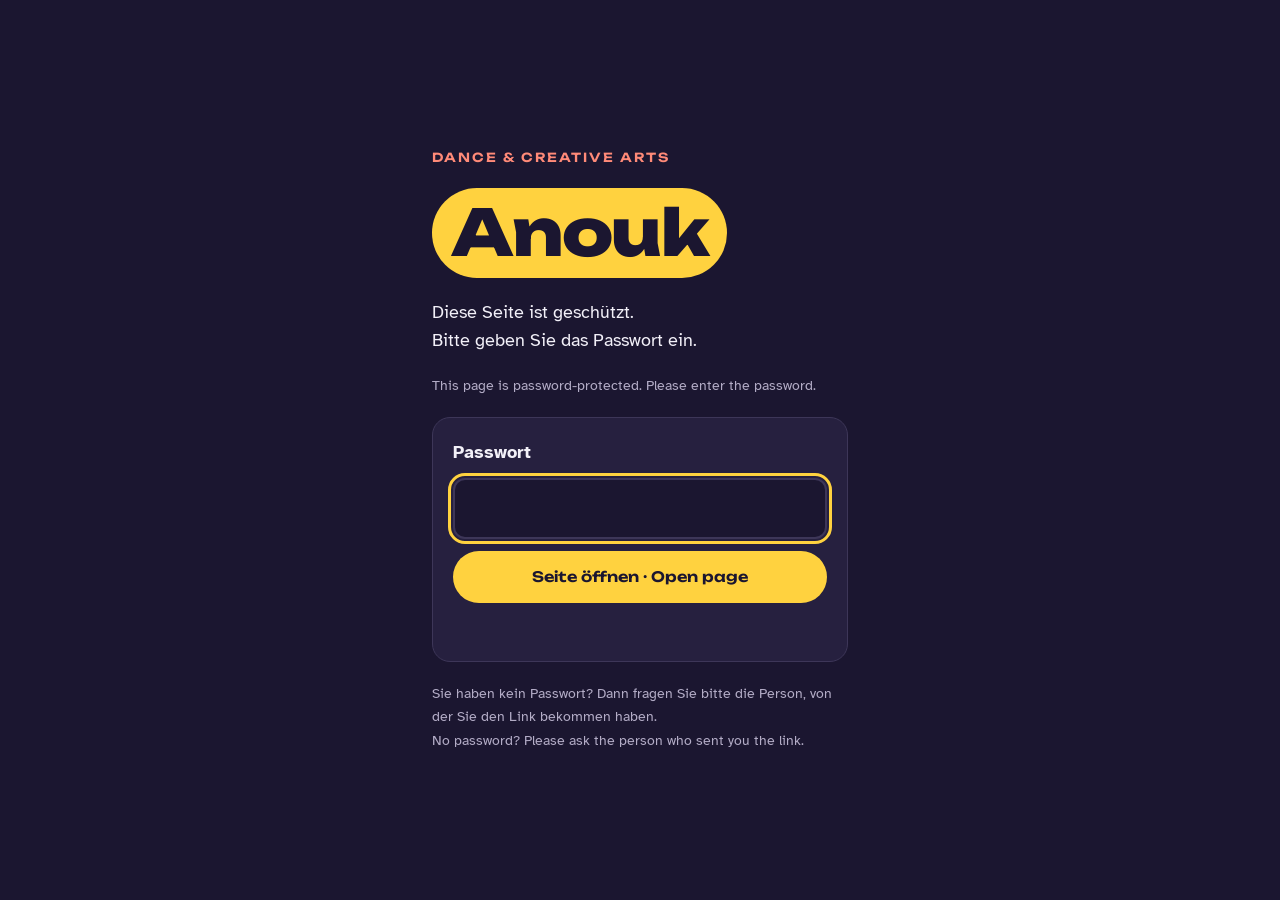
==== commit ee0ea597: "Entwurf 4: vier Beispielfotos in der Galerie - Porträt, zwei Tanzfotos hoch, ein Tanzfoto quer, farb" ====
--- a/entwurf4.html
+++ b/entwurf4.html
@@ -67,7 +67,7 @@
   </form>
   <p class="muted fine">Sie haben kein Passwort? Dann fragen Sie bitte die Person, von der Sie den Link bekommen haben.<br><span lang="en">No password? Please ask the person who sent you the link.</span></p>
 </main>
-<script id="payload" type="application/json">{"salt":"VeQ19LZ8Z6FBdUAwrkkX9A==","iv":"a1zsrSmnGnGojwC6","iterations":600000,"data":"+kQKUIEHVCwjsty2TZIBTTL0664cGE0EjW+Mc8/eHFtI67yjycF8MteRnEJzxw0AGWA3MZ4W7NFySsYJF2umDk+MwDB7DztfjhNbZpNPQZWY8IG+7a4l+EDOqlw7VRapsPzk4sYL1/objf9gCwWPJ96BTYWVBMxxbTASUGLKyAQAoJetuNPsPGq+0vtJS7qhih+1gLbWH3hnMwfldIUW+mjfS0qAU1BJEspN2rmBhC0W/q6aaihd05Wk31gkmiUwniT1LiYdLdaAYkThCbioaKKjMVBp4Y76yEiCXuY/xKb+2H3rMkttvWpmUYYl16FVTsfik3Bu9l+0ubyyMIDpoXQyxOfbyMyL+9hU3hyeW4xKKNnza0emI8zbXyWyIvK+hOiQ+pYKIvpXYpBlfD4S77+AVixgK41rtlfk6EHN6cSBG3zoAjXB5o/YzB80k2ZByVLZfLiN21JWmdcHgWzQTw4zSqoobzoTnba5ZXGiAAa44kyabh38ilNPCZHkcemzCOF3rkLhmTGAldudFKLZBDe8OzmkBDjEPmRHrCr4eO0ou0jcjo/RNytTFFqKzCGmjIwBqytWLeMsbYcUsWwgclLV6o3gHFhYvfgsmDM/+esJMNYMFxhW+sLctq86lFWHix6j0PWvX9qIINLUY58CaB3ViRgy9CB8Iq7caJR8CBWyPknm+kkWAhqX2PxU/xL6cs5DqmX1hgU8dN+AVTMnOPG6o8nwF/wNvJfmahwdPBiiQDkJWdB5S8iUFspo+f3QmD4+GxLXU+xql71YDxrN+8jlIcopnFoANpuIV37Rz6SZSq0acTX4MOtPaf2rYsOoZkBt9+yW4FZpbfoQ2fv7cbB3tZM4Fq6WFPzNQHn0X/G149MfHLyddbSo5A8UQQm5ZjNXoKx/FQjORKRX0vpJnZxdQCdddsDq65fB5UmkqHMp2VBYlHOdESubkcBiu2rH09pZ1DWOBuCozXSGDBjRc2oHIsHEPF3tUXqD3yqopWOM5Y+wF/tym1aTJ2Q3xmoAhIHk3orNYjwo89Kcq5hfkTQmX9gNOponX40nl2InfBj0yeMoWpYsUSfFzHJT0NZ1MsWyxR3pR1eSKsSruzlBBdUQykrFtrgtF3yFAV/8Lba3Jh04x02kIPwfDisegk9ccvs6NKpDTNIvKziGbJEV/XN0NwYit8Y0FR+/lg6jIHeeUoZYq6ysxF/UgLa+etdXfZwbDRMTfZG5QCKqTzEn1aa3vN5eZNwwZF/dG+2THIrLDUGSWyr0FIv0FBTmeC7ZD/jHLOBNlPKFcVHk+2R+QlQ1GyNyr/EEMfNE31U8IWN9pbi/OQoVPobDuXDzjM5vvPFZ+NyrEu95+jdillQFqwVO8fHUqmfQUYYHQ0+lxCC/pmbQdUb1bJcyXJ29tXN4rvPRubPZ3lM1+T6Y4GwQiGwL6h1lW+y0qE1Zo0+Ddyhh1rDYco1ApLay1PbJL7vPm9b1wd9yZa0EVQbZPNb9OpWZ/Cmmem/EIpQO8Z/icG/5fVUfIEFlXEix6wwGGH0mU3W71fuL+T4XoevVq4xIsKK+YPhoeokIWC9D60GuGNDtJmVnpRDWaxVD/zvFTQmItRiAR9xAm/Q4m+u7c+UXihiKxB1r3w5yFiq33Y3fNMt98wuyWIayZ2AXd+Mp2Bbpo974+ZiHBSnJWjtLBCAV0KYsfjJy47/6OBfdcqQl5btXjGQgWZBtlndb+a4RZUdjKkotkPv8sZv7+CX86hXOhbaiijMG5hRe5715ydA7ZxnpXDxtprjPyahx5weM/VrSEtcAaBXWtsV+G6zswjuWdFgUpVPf467anEBMJqe8JK0320Zdd+3cn7GGIk/atXckrdKsj9Ro4qnI4adyEurLaJPIdVREiMS0bwTx9uJQkvA/xuA8TrDWZ/skrAFZSCDZWjB1sxN1/KErL3QQZrjBTKtePQrHjCGIWB5iPuwUHub4a0UwKfOPqWHMr7yoLNVzSxbBAXjDwDIIvIXmy8WKeyBOoy+BGnSwMEQXEcvgEOPY1QK4dHEzDoQZ9r3MGWfNygynU2sS4GZf32MrdnmDLAMUv0q/R7f6vJilg4ErDWFu39Fs/2lPL5P6cjGd/ejl8TgBADaqH/5q5aSLK3WCVusnCUblYhOthENNUDIdBApOlbQcCOs/LpNZ7WEOLD0p5CfaycqroVw93Nib3Gp1xziMPIFZVT54qqFeeJfGUVxNv34M10mIu05YwrLJ9JD3rMfufpbKtWMDTGSTpjYYnysnyeqTMgIj9kJ6k4iPz8jIpDxOeQvErscr4gF0+isjE8n5oCH/CuyB/Uqf5IQuv4ZgpislAqx+D62iQpVIL6D+KkHgRuXHSbfbXrB9XwchkxOCN9JDNpyTc3uxXQEsTYeVwScQ/M9WUpZD6AofPhTeu0jpx9pSbAC23OVX/UoAXZtktucou1/MNluDSSnyY/unq2WFWFijXShopJRKpNvu5ufIyhElxdbMeFDkAyd62nxcpxIZxUdPiGnOdW8y/q+PTBcRuY8XdriWVT0lgaUMyAnPyujyWbcHOuMo+RPWy0RhNSEhuUZY2b6Rz3guPZWUbWs97qtEWyKaITnhvlxr59MeHLawOaiLgueye6E1+f2CeMTvvW3dQhXxEqp/Fcpctzsc77Ud6I/CvQHkrnZIl4PPIGn0Y2ZhthRIHwe2svhI7lhicdC5SV5oD9ca3ZBmXNrheRlYwWVvqU7dmfveKMlqdnyGUbf8Mw+VepJyxjPeyjGGDmy1YWe6waZBBu/cuxlKym6I3Gla+Jnp4krFOtjFe9lIT5ITZSFYK1w5Sco4rGTlPty5LplSRrK/OdnC7OUlWCLztPD57FZk3krWsAu66BV7he+71QkN6Osjj+tIgnxJp8FI4qGtutzldE9xr5ivXV64G0/R4cB3ZMWdkMgjxdGZ6VQXH+YdPGDKSCW2EtG7KcbLN6i20QG788uOxMwEKg+/o+pZUNo9Fsug+iVrrU3yIeD3m3/AVvDLFVJpjfQUJIRv/SVgCDqpz/Msn7oX6x6gUvGwY15gm8hvaiJgpewE/aoGjwTVK8B1F1XE4bWpdv93KX+YiZP5mS42HkTMFyhsx29ADlcunNV76TJKPcB7fOqbgR8eSXevzmXy/hJd57WU9D9Aeeu5S+7nAIvJmxLz02sxAp0QO5zIM//1l8PRwBomEdddRv+wz4z1nSxrHtz4n0PCeJxWqn+Ptv3p7jYJcBAmoMcO0Z/eMoob4+NWUmHZ9yEmxZnygd+rSOKX/yRt5asWZShYHJeFOozwomMJKBXx4SdYs7uQkqzz1GIi1F7cC/X2jdfHCLsFZwjmtPdZZs0L99U4y8iw24o/nB9X635NmNauPzGs7hxqRetumQ4VNtuMq38Dg2b3hxkk3UXUQplHipsEiVnrd+s+Ae7/jLTlLAOK/Wp9U0rVqky6xdGHXhfaTBNne0MU6ljPdIp5chSY39HW/ESBxd94WHA3u32k2BssPfM5BQ/sDZ3rZOxc/TM4QNDPyoKWqrfJnwkmQhWNax1VHFme1zFVMR3uZjWhAo18Oc6+gMrtxj4MnGTZfrzq6IFiyua2nfQLfDSSQi8Jt2CUArYedS69AEKFDNasNcSoYOL3wimqHHVwLrlV0o93nm2kSQKJXcsSUReuNuLX3A3UlSx4TN08pqZ9UCjP8X28cReXagyvTNkU3yAB+lZ/L5br4btlYs3MRz4gGAA8Y5cU0BSZMOjAjcythRXLJOttggB8hWtglv1inwkZgVQRhtfzhrF25ZqkJrbOMviKjTciGzE1zrc87UD6kb+nbY/aMDHgwabvNWIuoLaRdQesz/jxjDznzbu7Vb6/koEfu6c2Ka15Kpg+8F0BpkfTzOJtq+8Eg5xJoYnjQ95pynsMsK61bYlVmQpRci4QST0/0yTYbiNDJhhh4+YkxjmFz754dQU/NTEfK1Yi6F9nlpkeNyVlSGhlcpTit1aCvx9CKiommv2UxzRs/BjEjOAcJEqGKJobrqCXjFO0WJp+XIBeDI4wO/NY1kSz12Sy7i16Mj/dAeceBDLvMziNvywyPMRWS3c0RVnr6uHsXJyBl8MuGFE1iGC65HESad0mSoux0iM21qjV8lGWcVNJXZdD5SsbaeOWaIyVCr45Jup6sQfgYM9lR8U6TFGng2IYHI5A3wlZ8J2Pgbd9Nf4xVlSLNpPdxsjf1HNzHDxuNHMiPM8s4LtxRwzWm76ZnEn9uvp/YOiY2yVRgHhnpJdULsrBe5cThlfC4Hp+x0mPMAZP3Qqgq/gefeDr0z4BPhibBfIJ7I3Y5Gui4BpTbE7xDXR2mrD1MfvoawH5zp8aNgGwZb9Fa/x2IkP9CuEsb5XW/jOEZZU/XHKGv4lnz/z/hcZzJIvNXb/+7v6Unqhd4n8wXuh+1iran/Vzgr+FU1ju/lJh18/9nhA1vjMQ0ZsoN8jXl4isg08UuV5bdSxEjjTp7sLlt3qvf0stwaUDR3LoSmD3dCJV9ZEVXXtKA2mWOivSt2V+HAqZhArdU9DplGP2uLKMu6txMQAuwKpi3acO2QxPRdaV/F96tvmYaTcne/65vQk8XMf+uzV6bwN1HHws6wywbtGc3j6cIotGyK465tu1xWTF8YsvjvwrNliRSAIx0bZCcs4soFPmjDi6S2MsXttbNtmDfdv/[base64]/wECHTaAXSyrUIls57XiRTA3wKpYsg7xqOXXq8GHqI5zTHJCYsiwjB3VWdXB/rp3gQmC6bzmK1JDaDp1SF0OAlKW5N8WpYZJlEKMWD/tzOn6uxTEjJUoAGiAu8NEH+Iq4s5aYncClnnd0qwZEwIIsicJtdgUGrj2FF6usYKPM5Tt+NeY6+rGizsoTCMUxdD74A+724fIRmttv5Bj/ecvL6Acwym7P5njNjurmgUdPkHldATQkKOHpSncLsdcTS399K4z1YXLOt38wl1AlomxcOr//H4t/cE6AUjCCnXSCofJVuxsVGfg7pzYyfSgIBzu9qzG4Wq04VzCULqdai5cAwNRZ14e6qkXdTwOI0Io+DaYcwc0klJQxASIgdSUCbALxgXgLC23oEb6jqvgKTFlF2YlgjCTdONDcGVA+ZGZjzZItA5qMAnqDXF5NhSIrz9bAjjWyopmy/2KaQpfQT6ny56+tIY4YFmG9hqIgXiknTR6JNCt63Tm1kpgRgDx3CadJBFnlErwUcz79aDW7PEQUMVSRbi/Ldiw73dePDv+EYOsstgoAHWErBCu4mDvMkmavYlomUheYG6dSMMm5z1SwTnXbQvJtqPm/OozdVmTYTH/NY79iis/uPL0onOtrTizN6zyfsmjzUxwvIBWuihIQ0b3eb0XBaZA+uy3i1pP19Bl3OtN9KlxhAx9sRo8HFVT/6Ix2o+A+muB8+RSAsQ/nfdyH1dNia2OUzHxiORjtKZ47cOAP4lIFx34DDEJ90RrVw4oJJW6HUM+a8cckgKqJSQRt5gwGNxU7QsWhBMJNYkWaZn5tRzDUKGq/xjAlu61iGWda9gB/[base64]//55/jvhUnlbEXIyKVR18kadLBbUQlEIg3PieEcH78Wd0US/aBDwJ+SkOQ0IP7vzkuX6bT7BMhlf7cnsf6w32KmarAAHOExW33lXWYvhE2jfEJ1DKg6rkY7CDgw9qu4o9rBewo6js/3VJVDKeI/64DnNbqVh1HLZWjdKDmi192U/h1+wDHcrv7gr2MEFKi7ZETcx1iWLzD+KCLM1QZvXVONLNnQVeUEVb61zXIYQNVLZg8tT1FK83DKQXNp+W3zOcdUZlxCP983f/UK5qAhUikgQ/M+ljPahde/ZqWMc/CoOQclpoaklhWbHuDhjt8hHdbYo8P6owytKKrFn8+6U/d4trqlOnj5dJJyjDpTKLFD2+VGYoE+gWEs9USJ5mkSgu9TvAsSoVpVqT7AEzJ5UjUMBoetkhCrsPbGoqADgqqce14Fn+WWWPdaHzEtMhDrhl59weGJjRGQae+cXOcI51y3arhYEGK5KwCct5Tevzeg1jIQTslXab33E8Sl1bCnKJ/k/Vk9L2BUsWCGG+NF9xl11O9crLwTr7jAoezHcFJKjJA2Ay7txwYZ6MkGjrHNzNAvRZPZZrwW+SmX6XwYZEMLBLvOgwfrvAhnowUDl4l+3CMcvX8WcRuzQwZ6UtexXR92pO1wWeH8doA1tyrmQWDIrMlYaNGO1co6gJCZ0A7dRkz/Gq9X4LWGiaFeW1AsFLV6TiQaZQku84mBWu6XxsM8l4QlvBBYo55L4oe0s4oU1YCSPHZZZxymOoPdcjHsz0kkaT9CTN8uddF4kQC3xib9/vew9ypxI+v7C+k0BTxHNv0OYUEttrMbs2UR4TKWOpWboboG+iduTIzCDvSEa3WwAO5kw23EzMMqCWp8SyV9k0cIcSwTEoPEKf2yIzOrO53mo2S4fy5Odq6o8Y0VS2XfLb69Ezvi3Bw8aWpvF58nynsTxMKPFkPj1YvxlEHaNmmmRh2+H1vIcQAMeTLy7OKIv2l79X/inMarVcxUk1FYvMMwsZMS3VZPOE/oW6bpGugLrTmfk38BeTkG1l2qXC1rUXFDPU6MNtjjBD2qevNB6KuuZ99Dx30w3ApRBzGHDM4YmGQiS1lkbbEYZd59y/gXDUw182gkwogq206CCd1c793p0caYkX3tkTl0/1FCtJwahf/17htMCsTAVc65RLKeM1Wvb2aABvgVNDBA/ik29AmHxKw4XlK4uJFu9bIyJS/PCwtod9q2Zfzy0KXtyf6mwom1HLULqUMgJ9AHMMrkXq/HPZ2nFVfYLLCStAUwWRWh7VanGGoAdioBPJbIKKrISMpv0JDynA+nwLgxHcnyC5s33cm/NflYFRjLOitZeVy1l0T8Qq0A7W06nFW0uyAp1B7R4ENUI2gq2kIEDLde0kMEFo1s+AaJY4LXhY3UPHirsXyKB5kjK/gQe7uR+X1h0O9Z+SZXR3+4iU15xI/kN7LQxHON6e3KPsYa7cGPkQ/k8ZaUMBP50V2kOXbQRazQHt1tvFL6VCC+PhbI/6BGnKYoIL9s8wX/A1BZCIb+Qj3tlbhZ3mfqh3kNjm+RRFjt0KkFEm1tvXR9PCF26/vmjvy/AtpDIeGWnMZgsU7IeR38kfQPX6dV6NZifrZ2ggRSpD1tKMi+N4GPZmKX5gVwaOD9L4A8xR2PAn9hIhiQDhdbXyYch0ww8LnUn13y11Gg4qoafJ/jwwFWQw9X3Yto31qdvqPeVIAJ554Prrxszr5/bjVExEZ5b5ssMYplz8PLzLuqcdmkm/BMdzO+q977AzlMJ3oa9pmPau0b/dyXwNdGbsF1xCkd0l60ABr/y+WAO4yD0OXOzhaAxszsR4DYRnpDJ91FGSNjpHpwAJtWLwz+T0a6HLDlBMq12OIGQOV++gN0pEyDiPKT4MkKtZNfV5AfX3YXuNKUqm7XKdm6c+xSLi5zPm32h6bSljRKm4MO/PUE3aGo9BokFgy0SJbxqzer/HZE1+UbPV3BQCR8LeUjIM4Q5mRrZUNmpQbzR5hfej9mdJSXdVGNWBiZJc6qsHLi0Xgs+ywJD1xLForPq93nMpEwetKU9fpHb+i7HqI6kjpNy1+iyuI2Hdgopd2u3lEPaYlnR375b+BtJp6rdgwhctWasOCyzP+J7myRZyQhmoXKzJN7VGJd2tav/IBirrUt0eEd9nCvmb7c/E6VEktz8c73mkvEPqXIXp/Cdku6MWhUtH+K0a0D+GtHqVMM1HUMFrUvAL9RGft12mm1YdTtDs9pYzZf+oFYvsj1nKBkGOTbC7OyHS9UC4rjIc82YaK66pEpe4yUdzCoszDWrHMDHUYfEQVK7mrY4VX3/AqywhcFhU9I8tMcgFGnqhYGA8WUgx2JhAYX3ZhzO+6hPwKd46pigyvf4Lx63fdqvgOtwISS+6PlyvieNjBniS7GA+htrEgzF6I160ssDZ0M8kJXCB0aEWw6xXCgwDkweh1B0JvT8nar/vE6fuCw2X8o9ydS5SioLVlzPW6fpWDvz0zglhO02Ro1Z2DswGiVexBzyUCEWE7meD1uHc36X/kfLI9xQK8DgM+lIXWxEbTakVn4C+HBp7svvYiTO1WnptXYnmOzs61DAP+Q4TX8Iyf/YxkNex9isE1PLocuKSoVCtX7PnrKf8gaT1BTZBJD/d1hPMiw92nGvyqyc++uH4M/QFpXynlBsOyza7Grd0NhEIgcFIXcOjSsTZnTSNMwqo6RgLT3HIo/ITJyHTSZp+5aS28WoK0v1+SsWSTx6qh/4wYLf9T1P0yuUZCgxIDiUjTFLAqy9hrKxn23CCJr2I5gqcCbyPcps19J8PEPZ/xEOAWEwFVpyhs3PoxHsyToCryWLjFx3T6An/pcD/8zCM0TZx1dfvPoQdMR9eocqxYzn8XrKBFnvchvm311wDzDN1bYfpN1LSPuxK/RiZFgJYRRj6Md6MbkXyXvAWkwO4gnscjNHLT2+DaK4YK495ezmDSaHzLvCeLyv89+2MMTTylUnAWXud371FC4WYSEwHBIWEUcG3lAUR/d60VoLQwwglCDeJ20Kw81gS8i/v9B+mAw8m6lCuNv/gCdPmA1Wb+I8kbqEMqic1vWB8iOhxrshtwBVNYBbDAYwr13xet9kOtkttbCFhVN1dtJRhcS6l5e73SChyypwoObDKYxk4ugvZSQ3b7mTnlCF/dN/gpLC7xNDEwNX211vXVCqOEVy1dQOGJX/52Z//zFHTdS55cPhrOGUj6T59Vx8aVKiiUCmLJZNVeTQvSNqtSfVwefcEb8jx5W0aXlpPYW5Q6ufqTvZ8xLJvYflKzXmltsexxb3WKRLWoO36/ggiOl9r45e6PEXLEPA8B6fiJlho8VJ8vynn6gc4F5k7kD1K6MnwpSVpY2qv8jty6mjKe93P5Vw27c4pMui/DREXKgi9Uc6HVhpzUWGJuMGbkYP4pocsIx+is3t/29cN53o5ujmiWgHz2o3B7B4bzfqfdrwdA3qjWHXHTlDHPhoLuD4jwe0j+KKoVNp51p2WO1Nu6mFKAJw5EeeIrA8V/2KUNM0w2TaoM0v+pGsdhK4D0m5sL8+MOdTx5342i40zMdak2JEVAZNnDCAgwXuvnycX37wydD8BaIEYzy7jiuYBLK/gl3g4ZukdF5hxpiCbvt3R9UsUTrTt/lcFGTnOTPvrH55CLLdcR6O1rfGjduR7i3cPvxxZsqA8OclYpvLFprl0f9X1Q+1BvmoSwG/YbqZDJIqmGOhAOnhfZEWRjBVUOlj1mqouqtQE32jdwNCAylDWPcL6jQYAHPfEVGZEBRFAN7wkOQQwpC4R6KvLvXdi11wFJnmZ2aSfN74R1pTdYZynJERotxCw1uweR3Z2+d+hvqyHtMJlBy7mKXiQ+BgXKEwxpGn44XlONstHhGg1jxxtIycuCsZkqAx+wqJu7jg/5WMR3DMaryQbO6EB4WcrmCGqIiNJUKtPvhllDkGdQT4k3+ON02yKov+0d7QzS5LLlR92p3rToDCuZ0qMOWidx2+Vfhj1byYvNuQuW/CO3pBUaS2hnDB3zrOygujJef6cOWJs3wY70C+/DJ9/tsGniZ6FfXHrKmbcDcWz7GV1qpsCBPZbsbPk9VlWQ9Amtf2KuebDENGYgcdCPaQl3WRFscNdk5ReQG9W9PWhcJIW8hhamA1UyX3V0PA3r69HKbD0BIY7Yt/tDhNjJ4WBHr1oKUKRT1foemPTNYF8du/5StsAhbfQpVKkZW3i4sdCsCNpL1MbRrmvC0syvcS1hITlsOLw1jgfxqL8+s5thki8oKLFceaBPdXR98/sP7yw31qbYTvzg+ELkK9ugCtww2OjWtY/ZpZP/9csrHsinzPVP4k1FWRdu01vZDnDo2PxMZ6Ykg+A0WuTZnb9tri1iKLzgGxY6W8TzfEIL4kcm98p+2w7KfhDthRxRhsmAit98YBhnHmHPepaoX0Y0wdMgz9VIL5DjGXKm9LPYOfj+XBKUgZ3XS5oYl3tuBYM5ebqWCIPBMvNg2JVSMY8jDhByl2i81KjFFodVE6yq/Iev4mNNbyBlHtk1XymStKXbEJjdwcLnnVfNmkNOk5Sgrlc4wpeFANpZ6EdP8Z04RCFiuQioc43sbsuzvbw7SNSAOinALZxKHO9f5GDE6P0QuQZEI0ntLTOzKQyrxVbmBRsOjWCJ/q+kKd7Hk6e2IYEn6OSKcKDJe57N6cBGsOvjyNnRnVycB1inlzQgo/uAcKNRGvQpsNJByA2ovg1UQwxoafGhJ3chKWHnaxucKejn5s44d9tQbX7LL2CzdPD/aGN2i8NSFyC10mI1XltfRt1DhP8W7BucRDCUZpkhD24krDdw/PY/7GdHQVVygAbZsc93kUvn1I0zLKNedzQZu4w04SuBYIvE/qcfUC2xBfTb58ffAOM3K6BVYclmnY2JHXkBeUH+/W4mggtCYsCdGrJ9JJ99mAP6nRT56KpqDmKenuOgA8Ow853aO0Z0UTXxiOjsefqHsUsGqNDwBNyNbOmg8ZLrewz0h2w6kmrUSsm1JGTLzkpApApgTYqJMk8XxSl+hqECLvINso2CS+yboWb/jPihPOcW8+keVS19QcKiQjSn2UsyUiy0JKS+NR+YavBlO6NURPKd/yzSCWPUg8JScmtf3smF3ppot2XpoFuaX0ghm4gMS5m6YNmcIy4eIOTL26+uSvUGJVmK9DwhUFgusSo/VEkEq9fAoBE1PCYPGndgb+EoDxFjPm4p5pfPsaPfkB9lHGMwXJDzuozPuC/d60NuJqZV1oLRgmGeo3pvmGz/A6XNdMdmEyJX7tMutmE3+8ht71VRCBrvQhKhDbZ/zv1HADf3j3VQIvDoOzTsaAEB6CyUnHKTEzZ58mU2noF8Mt/LFhbZzwsHfr2fgSJjSw3uFbH+UMfoAeG9XYSzfWxBLs/opgX+EL652DXQ2gc8GEs1ArTKKqZSqD60pTWtAgooUfVveVuXzLNLzasu8qMD6uAKNtsKJG5q0VtQYjkftpXJVtpN72GROkI72KMmI1fzYcLynLan/bmAbEYiGDplqgyHN5xZA0PowTqVAQNc01+SBEuSpSJRbmmme9dEhEL+srNoad3Wzq1T80LAj4VlRnj04Vz59PVjSgi1LY4oKOGa/HoDeA2rCeGLp5Q11USSewVEOYVCUqu32wKfGVz3TD9fxy+X7HWfBL6+u/JlouwHTUNSntUpj4NvaobzN2VVtu8mQyTVRdDczhjV6LDnbgQC3QKPVOGqvwde4UbBUlymJk/kMRq6XzoCabmoTTTaf9iewoBNDKlDeI3kIPCFwnZqCXv00ExVYhpeSFgwtvfZ0W19x+lGNsLmYkJUP7Bo+P29JAyadIN+4V9DElbCcsRzHP1X8AhyLb4OmFDMr7b3PqFZewglMJ55gcFNDK/6noAp8/42ms5FMmogqjmxHkcxQZpiJybizpL7Oxh2tALVCT99GI0Ih40gS61q5lYMYwd4QdDg4BkY6g0uzuCJUpoSr9F44D+S1XTUiZ4+aS1y9jAlJ9/SRjP9kYxgI0yxbyMKsVmevwsdc4CX4MkZ3dgjXmPQVlHysyIgCJZw/WTMQNcQFPj2wU5Xd7i1UR8Cc+ZFacAXsC8t12TAT2BKOE3BzYDAc0O1B/R9hb3MTQqK88ZdF+Fxa50riHeawfI4SdMEcbb8hjmdhzJ0GWuMPcBzFvKYjnu5HC4FI6QT1ZyBeHPwnf/kGJor8U/yTzRevyG89mRnQPzKoll4zrj7DlonQg3xp36us2/1RO+CMaGBNQY0MyHLS/guo1YSqn+IyD/6TJtezwDXjMk2289cRXEuy7sd+Irg0QGoqXvKNG6CZ1So1K9VSOQFMb0ax9cHykGiL2lDD3hNn2UjU0RjXUY9LJcCHwN0CT2uPhIEj1x0tzlVa0J7R6hkZ+wRlz2pc3kT83GOpQXM8lrkAtaEs3xLmObyVt5ahuiXIOIow98MXVmdxH/pBrXVYwd4M+sojmUYoMQBimrTxwrkrTwvo7tU8TIl1L76P1UNBdrxHp3bdN/z/1YJeciQ20uKyabZJIAGd+/72z2SuE2OZGcYUF4Hh9oWzSqzjqMKVHb8qQVjOCoEHMEmOJMSYwhXguerVd+3evxltzRdRX7ZQgXMRaEE9qUSa59amyXPFE9K/RUE2HkCmVLh26AC1PbN7hCToJ4TaW0cNeW+iWs27CX3/AvnPebpLgzUDvGEgckWtZK96DmZBQOeNSZ5xfW+jRmE5gwQzBpjuH19CCyk/uY/iyunjd9FXMIfEGdlgjdLkohtjUu/boS245BwKq2lzTQpM7vLBe7lHK7jtkl9mh9yRdaodlOTjG4erEap4E1HWPDsFRR6snD5VOguCKLKAwC40V5kOjsN98OprDFjS9o+BNtQKFCyjEpgDbpeB0uWIprfBCQDg022nJi9RSVndSwEqVSz2WnHxyHLJ9/fKpUSTJy8XAG5Jf2V05n981xpLnKxJgP29PI8wVT2B7jps5abaP1wbJEH/8lw9fWzR5w2+CtCi9dKYkU2f/0OCR7SmH7zS9ACEcle02oRCcq6z+FxIm5tHbY5UheL1QVrhcsHSAe88UWBIr+sMi5tXLfitlS2It0XfAb5VGv1AOCeEn6OZC56ywUg/+kFDvQHx+5EuKMCu6rkYlu0fYvYpNB9efy1j9XEIVUodkobQ9OOcReYQNnRzIjLBnFghdVbtzW3kmuBQ+1/jiQLdpLCX9kBMXTFyVk1kRa6NJDGQcf+4aW4ZcDhCoTDK0/Fik/vGnZRmHB0y+HqJA9J6ZLzXFTXUvJYzF4nFkb2oXPW+hgu+fCrBgwQRX2nT5mxbkaVzwuDB2XNMd1zD9L4+S71Wur5S1YkuQNAaQ9o6RNNTTILxfPZ7MOzDTgOhLhFxs31x/LX09LNFJxztSpB4nUQu++k3cl2UED47llcGYmuY7FkiERQU0UzRcPzMlwZNlVQl8zj+3nyg8yESpWm1+hgSKNoipax9mQ+x8zz68i/HqJAOIRUXnBDdQ7iXmnT6KEQW54kctf8PTE6Gi54XrsnQEmho3adUF9U8yXFbFicN6HR+McnwQfo5bdenfaylW7dlXw+E/8nSzCpJneX8tNUbYhYExQDSIA+zNz5K79jVvXKStEFnw17TwpzcN5qcsCfR4KR0FeuiySRrdRgGNzIKBmTdVzI1ssgbntxzvKxNNpuomc2QdYSkLyF3m4dlMOTnwXXgNzzhZ+aPOV/P+mAEesM0BJfDAeXdPG/BVAvcm6da6pnNoUFGEThOW92H9yyk7WIpp6KWf2ydX57RShV+D8WUpPDul6T99Jif37eB350pWFwyjK0inRsLNCHbT5bOOFlaVTqomyA79dP2yqMymVnJb5PxSBMFHp4L/ihMME87LgtQh2dRMz/V3gxWNN2SQFNkIyx0aXcNxzLrH9CKAQlaRZBFbwm6rAiSlu8btT+tVukzWi4316+au1qC0wcfMwZ+W80b5Z9c0nF70hXC9K1dLZdklsabOVu84WE/4+7bgOs9zl2VNG9VY7KEcRixPmJ1Am6++tknZLUAlYj8AGZik3v+gUX8nyWUhrmRo3StTVIkWRpQ2X+psH7BFYh+SdrAcc9NDAagHo4/RP1AoKqoPevz5vY8WU7tdHjqJdqZTPwsmnvRpSwgGEZVg15CKQpXi0yhKLiK38+jdG2tQmqpBsQ7MccwFIe9kPFaw+pPIvt04gXFj46xMzrgzYVQIgHR7eqYpn63j0f3z/T/Up6ZVkf/IT/58yli/3tFRj0qFDBSR/wqy8W6lhrsvE7hDmX3ZBbK8fhIxFC8Uw6v5DK4N+xadjfKt/jsP3rTKw9UgohAsdqS/X64I8CRRRDmrKfFaLQHnlh7tqFUGwjIKhb2YFJ83mfeIPSnWeNCGQ5e29MtfgF9Hit3hkW79xYKiscCnPRfaclwN52NY2kfVLp7lbKl4ZdmPGKEOfhAZDfPITjEW6shSmnMgZ7N59gXbwPpDVEZ9dIdjTinuqoMc/HODpTum5y1vx68BG9kgyiZxdpljD8jRJTjRbStJAWY8RNTRMGeXeRZZD5/endUYegBw47kDxiogwMg1mTp10r4GRxlR5jU6gv4md7fmp2MAeL0LP+H1RRHkP3Q5C1PiQfX2ccKYGjf1o4JxQFsp/TyrCDqoNhhI+XYU1xjqVGE9KaBVYesYFgTy+f3mt6+0bqCZz08pgfTfFy4D6EObe0r7w4p3fZsGvUmuTp6sLfqCYhqCrwLIWdEsiKRkabY+CMBK1AOBlpVK85s5bVCU38e6T4Xsmzf/MHqB3QBPoI1GSTCW/mrGbv49ANIsrWQo1FXwXxjRajUvate6FrYcI6epTqm5nfnTE+z7KvQZC/[base64]/3SNXs9S3SP4ZPNGnM3DSNZlYc8QHbJ+BUlVARpQi3MDa7OPRCiT+mPJa9cexxSlZTtwMwEPQyBvSz786VKKu7EOKSGeFAyE94bUbg6MCEqApSoUbsy1wwvZyyS64a3oz/w2ledwXYUC/TBFBpGWoxsrZwIPMRL+b+FyuznQnOuU+c2dyCR+J2+7mjYHTR84bQG2O7GboMtJS6nB/KdVbeTrS5TNeoxByz/qQjRC0D8XSZ1d38rtR3MjgwZ5nCDBMNE89r1M7KGC/[base64]/D0HJIK4CM3Uy4TD0R31o9S7B4t+u6oBGqH9GEX6zbptskkUSAyqXpFc4hYjQYLwOnSGXgujicbt6sCh5ILwj03CidbaYAiuGEnzJB0ZXZ8j84lctg0C/PuuYK/J6CwzvSNIbhaSYuQwVZykUzDS6X8tUeaPBsodO0+ziZKlLfZxG5TLK8hhQK8Gri3r/1B1Hy8rw4gxBmhpF4TNyJ4v2WU2hx0W5mXRNcuezIm0xJ4N07u6hj+ToJ8gxMWxcNVvMK8IBqp5/CMPB7DaAxajzuInSxCbgyP8JJj5ei+64h2d0rrMuomF37AJoK4tlt5zdEuH3mur3atjsYreQMwNNwafM3qtFwBYoMxCFhy3AilyNfnIxCe4f8etfGz22vR5AuSIoQDxpQODiToFBrVQ4L2iIFRgTfgXj++B5s6gbmM88I2P/udSDt9qmRnkdZUwOB4DKPRps/iJvTG3JxJdBEulyXa0SPPQxMIAozEFEO+GOV3OgdrDSesWBGcR0iMix06ky/tTVA40cQQeEIFszQY14ty/c1ldTtmzYPk8ZhoWTQgBHvg3O8/xh/WZonsTcXBRRKMtiWgISCSJy4U12nkFxbnydwWFGg3l/nxNQWl4SxDZ7MqTx7zuXrNj52ErXAzJGwrhdHxBhEVIWLA/PR+P6faN/2njyWS/y0QC1DIHWe/7nOQA+CH/rfewQZ+FSgNh/[base64]/WtDmBBWSWv3VkNMNk+9QC8GUBtIQkSEeuOCzyilAwpQ5VceHOAD53T3o3nV8+RJvWDqO/iN4sW7ErycBglrPkq+IwtQRg0Cr7Gmhqh7deqQngw47ZTsr43EWz7McaF9s0Nj6LOgUO2jKJxwHSrMUb7+TG+neswsqvoDWSAKJ9OsuOIGwAEhkDm/UfPPlu1Q86x7RowsY6unDTpc1Hq4g1GsuB65Laq7TLTpz/GUgPrnKLr5vhZnnWzxPcsZKoghrZwu4WDNEdIuQa33IoBpQ4ycrI4CN9AaBdncueK7wOM7tHHPZMrS+eWsqItkhJWApyC1JCwmcsp88sNBEKFP0UtBCOKBsLzoKITdz6ctMJ6dnpEzrmQQnGPCaXT1IgbZgq5Rk/9tS8wjoBQgP3Nmn0xCyrD4ble6glTM4vAGW4tsJ0pv308SDj3FKjeXWl76X5wewbgV3nTZ06Av3Au+v2mR82fBy+DIzMDpQ0FK+Y8xz6/qwhFoufYVO2kcqN5FwD2laUrygGlZUdnWygpOpDoXaOVP3uo50x3iv/8x0pyJBWs/+U8I5Dg/DwFZYM8M8mQeNhRZKL9sEN4u+Qo6XnNej4G+2K7ugWv3htLlCaz3WHdcz7/Aovy1JKcC1KKa/iaiRAmuehw70MthbC7mepQZrrbrh22RDL2SQueQHS/QBGXeRK2pKB63H/tGulGLiUGy4C8VAmugFAF43HEoHkHXdxJiTGNpv2ar0aQ8PFnF6pfuH1X5xZfpopttaNwZBX51SkqRIp8YKz4hUOlEWFP7dcoBOgm2I5PQPE3fqhQC04l4DtGCLbGYLyGSOuw9ZsG2QxtC+d7r/CuuFA5kooy8EeNgtQVGP7dgCtUF9EIpysWwVw2sq7+hOrNR/pBsZfzZEDqME+GKBDHTzyPMrKtgQubmEqS8jjt/L3CWe7Ci+okta4bEYkub6OS1nun+3BWrF02+823K/r7aC7Y/ae48rDJLjzKreSEXV3Ie2oCq3E/h02wO6GOkOBBfTZkCVTRnatHHDZTdbHeWFYr6mwMO7mSZO/5p2Je5jlJT5GCmtu5jMrS/jLDlX5sp5fjdvPyiUMCistHVz0vetoCZGDxavQNyPcgzzFpkLYLKHp3HwUOBvcSEbRSGFggtV/byBWGUT2rUvQDwY06ZHlk7hW2tFKJDxamoN6we0tarrJ2kYUP4zWSaQIWfqjAp8zPA0oHki6lcc9abYUUsCkFeJ7zcl/cIApzRyD7HxpCm3VomVC3AclDfz9AUcyeREyynJI2q3xwERQy/P64PXfMvD7vwI1DKlAuL5zVKwqpl5Xlzs8D92kjf/2TgV8Z89xf+3nbVtT+/rg7VS4LD3RqVAvv8livXks1i9u0iz704RPdgfaV5bQl1/u2fi9wjGQb3+Nqpn3IKzeY2rduQaXPDm9O/rLTiInj3Y5qakH35Ukj6mLTIiAS0yCb5lA+vZe4i8YnTI3x8u4ibUAXWtXFwC/N5hW58pmX8UUpdGGJ+DpvAQRAehK6rCns0Oan5PaM6Y0L42//[base64]/Nt0eK/iFqiD9CZ4t6gvk2O9LIvNhQ1fIpj0Hmoqa4bjFwFSHQLR3VD+FWCO/FxDvHl2jsM0Ml+7Po9TwrCjJuShgEc0N74WHBRqYL2WpyVLlZOPp9YKwrEqSPqDvMNeevtG2oFTiGAIiUmT89tA6XMx5vs1+APaqDer0zpaKcJlwUhx/rVudmSeML+ydcto3yvNhwBJ+t3v79M3KYfCmNZnQKbYlLWjygRpI2wSZsj5k4tuC1kH3CpcMUfivj6zNDTdzSDoANr27NT74QAOydUDf4SUfVxDTFb/OZvhO546NFz8zZ+uiYKoakSiO7n2A+bgTJdX03rDqy4CkhezhrxN7S32R72H2f5UMPMuJQXC88u/3bbDgvw5NR9YDxIcnaNwVTUDnDcxsF/wTKq9glkwYHfvSBM2y8n7lEJAESArEIL5aM4EnvKSOSdAGVuwRK+Itu26x81RZH9J2TGREl+9hgoQwoLS2pWd87W6GNsWYtghKtD/cwoWPXf9wVYv5xUnizaS8SShU21ZujZ2Af0vwVNi8SNKhyXq+vGBF0v0KPo2cDfRUP/9z+uzMyKdHZfUERI/G2h2L4zixXS2PBc7X9bUQ7eZyU+H/6I5kHMag19vCPYFMszXbWP/6wYUoBkCg7v+waX5xYMqzUJSfHHJT9OMop+pmp5qkxg3JRItrjbYKbNePtOSpaCku/uSOeP+zv+1LL37owxlV7nlWpZVr4uuLNH1/NSe2syyO1RWU1oceiHvCWoCIq2PKc0zkvT/277xD7tW1e1zYuOqCdgf6JxJojhScnd/[base64]/gUzHOWkA7Iuro7rcpke+65DRpxzWFhn8qseAXXqz92dj0M/OhoBYd5/3YHRTlDZqepfqx8Wml5qCbL2B04Tv/9KIaxL8AA0jkt0waRCfnwX6Du3mmlBfjXrM9Mmw56AWxEtYEoKvvr0E/QCSUKGfM2P17sHMAB41ODAF9ABigEqeSFBwjv3IefaXAqKAum5727YkS7NbTcBQCgzymkZI4QMi/LFT0ItIeDL7V0oPHY65R5lonKy0GYdi2D1GWvwPM7icg5MNYfO6uYG1FYGyRb9LYsG7HSP5dUL1R0ypg6lGCWAziod6+C0ze8SaQJ0RqG7brKmNWp/YyhWWY3Xe6Uo6eIgEupad112ShIe9ovSnY70jwDguGSRRoVTYfzgFPd2jUyQUO/E8PM5a9ux5fYOZxafyGX2DAPL36/ItTfSnAnCTKI91QdK65HJfPfVZF52btc8UbGr7m2dcG3J3vh5o2JAVGioPk3nGuxkERt/KpTSi9CC13C/LrLoMoBr0zz77i4HYsLOMqyNF8ikDA+2g5dhepBZTn1ganC/Qa1FhJZrxuFtRFB5RPgJx5V4i7aqt/oqBVB5uyE1vtK5LsRH08IRY/QPOsOmw/t6bVRFJW/Ujv2lc+H4kuu6mmTBWvVPRGFpwNgP3dKkj41V0sNTQ3XP/2Q9DGrMGYEgWbh+XSzXjhHKhv83zAjPHtXNYimGtaq1DGif90rx2GdPnXbwdMo468xHLq3/R7JOLYG9tP+yTF6pW1SadJ0BhN1OtjRPZhaCnXWDWRWckBkiNA78KA/f0uC33VffwcoELBPqitOh56KI3MqNeS5lItoaRGQWJaPlVRpbL3Du5GBhiA5iSWv5C89LOPaJuPxoyvLsnlUK/3p8Z63AuQfSEdbIehrPNM3X8D1V2p8TTHqyhzAh/RPSQRU8ileRT6noW1q7fx5Nl42tvqdEhry75IrCbM36DizOjtsuprw0arLexje557+dI1uxCa2N8PnTcAB0VHWvYjB1gGmHUaoSeMc/uyKnHGuhFy7U6HQxMk6lUpbW+DEZ+T7GdE6Np4oWAqCASohWa32aDMX04tE7AbzCdQX/RYi4L2PCKq64ao4bxu3L13JywROI6+LPzy7o4xXR4bPXt8HM3sBmnhw1bDPO6v7ZoLrmXL0vfnYe4MSLqaFukVJRT1UAuovAGT+3T3zZiyvz2znx8tGZqUm+2Z4G3OE4YbCyIa46eGJ5yVh8yudQ1K5D9W6qKmVMuVeJ04x4ug/zNlAT7OFG93EQrt8DvCoh6YTxAjepcN+X2Kq+ArEoYXTU+q4QXLIxTuU2Rn6V9aUh+15UsmodmejDStj+8NTPqezLDOGfGHVdzpJ+5TZhuNQxYaaKqg/bvW2S9/wVBo1BNup/RyTrRYvtKppyp5zD+2sxBOuUMm63Mdr3iA5FET6+z0k9OCLv0wv5/OwYhdqkh27U86BIy1R/8EA8Q4l60JT+usu2As13dHngFdUAKPmynAHGfystzmhQsWLzhlhusqDO1IM91Wy4MNRVEi+Q7o07LnV8xg49MiMwB0lrhlpL12Zk2H9ZD3EHQz8jhV5CKFlRBVlE9X0SSNYV87XHXGjgS/YMC9JYpq/WlEmAoIA51VgmOLaVZ4kW3oEvUzuup2OetUGf826PpUjxN55cKMZVM8kwhAtA/gpYSXLSbTj/eRkYK9T51Qvls+aoe3tbghKS8Q9TBHCntG2+T+6zCWqXMpYGoy+UeAZ08gFMTcGqZfWtakUipwd/iDTBFqoRtn8WUKykIKWECV3GcJoCWxd8eEWaSspymZ1pXoXp19npZpXDmdaeLR9B+q4ZRNGhtBg5nC20++gkx1U81sh30U2l/aMFVJqvCalQYhtHkuAzA+YCziYvjbfmvox4BDe4fGgjGlqwAJj+wQhrNYFeyJ/DQKQuskXiXuXwt8ZtO4meH0j3zlBvNzki8h5sOiNTHbWO9zFkR1gK61ZPBcXkJ8tO35BFu2pAGR5m7hJVkKnkbpW8Oe+R3Ug0DxEVywMTu/ahKTmjgii0rEmkGcSFb9wv386iyP3aEVHnfdmwuJgwliksY3YA0OoMHydrygTXQhH/l04iy3Ik3cVr9Esgz+w6di8QyLwwANRhXVTKqHcGIjClLiCSGNbKMXyrhLWxeo89AODnO5FB+qU8CuuoDk8Q7V7Re7Y8Bt6fL2fxx6mo5jMOCUl5h+wLrUsfx2+LdbncdDpV6Sx1swzTdnucWFfmIpLnEIR+sCQt2ZZgETgZZOC0Z98BufUMJ+klcGXOqnyJhgV/fDdABvsfoZbqqHw3xPdImXGeeVfO6KxhrfEZnP3NsQQwV6mccERvEYop9oih2mgI0I3lWbjPenyrghY21DnOeEVrkilxLam2IM5qswzlOoBOegrHaf1lVAzvFrhp/TTh1kT7ENKOOMYAPh0aRRIlXbi+jNdrgeQ4rLJ/zoR/Pe43CLw3axh6XA34zbm6H4LMX76vPQ5lYSKLO2JOFooREQtdayIz/[base64]/kJA3vFqicY/zMCy0yQMhuU3FyTvbe2B9uyb+1C0yEnfDrRGRyuuKXrsYpkeUTpEjD2pRPkJIdOns0IrkHYMNE+M5qjtnk2dM+CKRc8OMvjaf7RkkZXXTfo6FqIc5uCFLlBPFvi+8zz5y1kEZxI7WEaHhiYi3YbQL0p9BeAL8PRGc1WgUAhW/YOvg2qeUxXUfqGKGkFERq7TWetPY2Z0EVUs5nUcNVY6sHonwPvpwgqkyMkkr0hPR4pgPuWnVfpyVBOq55OS/n9YdIqaRny2YeMRwrfxhAeKfdx3P7j8/MrLH5kbWLzDsVDxjxgh6dPT7pPG+1q0FguQRKKhj9Qtpkjgci9IMEWxLKid6U8fn/x49jk4ol5v/pMGnZ5z994k/26LcL+Q6l7dyyvr7OTT4cfNNjqInTtWRkoBrtlM6hfM9ty56z9p4onsZP4bwXCTA8/kLPUPrdh/rBVED0uz1kRlNdsBY2QHfYn1EWHsiZHBiJYxXi0DtVx3X55318jHZO2KUk6UARHuabuPYrAajODJLjJQlFvQx4qLxpZKDdLadTYGT9Tx0VLk71wloHKX5njBIkdrx/[base64]/AK7Ha0DbKGwAUVSuUmrZSxhkyiAuUL1iULO7bOTmS1aGEOTetUWFr9VQwc+GYb6CtEwL4p0c392AE0sIGd8r1C8H6fHew3W/gNsQUDRtHgzQerOwhSqG1coM9jwJHcBmrtrAPt/WL7w0qducfX8PX9C6qcVr4LZSuNwmX7F1I8QzDPsNJ+np8Sa4bqqSX9BYvTvqfjvXkA0OECTjXr2/XN0Fo39xw2j8+5Ks5A8dvLrgqOt+wu6GubkLbNVq4X+SQUeGHnKUIgsHIMFbiRBVh6kxexod57qhYe2s++EOe3Cwt/l0N1VUzeSiYsEQqjve6rf/CO7keOGpyGc2VJ7hlh7KuO2GRHI98lgQscphONRz3F1HRSlNc6n5aYLLFss0HxYJPqjgVETLtoS+KI9XLXAB+N1JxEdaG2qXWb0pKBuRRy1VH2FiWEUVxDj/B1xHVFZA+LJVwua2RXECcqth4fLfPm/yIE68vr3O+5rZVrWBK2FrfmLMXJnaHF3EonkrLcbudaYEZXDx3xFIVUUCsaFihtnd0fc+ecdT/P/67MO6lDaVoz/UxfYBvp3TG8PMUfYUA2d97Joeulkvj6SskTSFtGlxu3jITNRCYLpyWvMNsU9SeHXAFtjMOEmVCp0m8QFnXlIMhOb88XH3w5TX/xPyU/yFAjQ3a7y0gWLVXIDH46mlpUzEKRUvUV1PjA4PFZ0AnjLYM2XH07bOQMNaoxzPU5vTG0KpYF3M9Ep6iqhZsly3zjqDFTTOUZzlMw9ymaE7Z6aJtbfz9qIOfmtB8kF4K0YeVLWD5HgljDXABKqqvDgFixFL4ezaq+lq/AxQYCQUJnEXuzVRLKuP3iiH8gbEIwY6EIqizCg0paG03gjGD7JtyHe/DdQXdpeXXfAI4MYm2Y2Eb26pUPkiyrmGkw3A3Icyw0xEI3xys1FAxr1IgYssizadO+uMnQWL2osjGMXKNJ2gkppONbYBuVWeJT9lVJ3GpKiwWScIUYC5Z2QXc6CvpO7ll3SCNYZgmPcCZA0ObLrP8m4GbEEjtW9dHg7Wi/[base64]/Ckj1HgnUKkmgDvA7W/c9tdPIxE0HOEi90/bYk3Hb7h6TYB/rp/bt4TQ0gRcUg6HmF9Qst77HLlcjNpoRWvceL8hjZ3Q7lvpYSXR+2i+iqHhrjmVquiihjJtqytdoGX/AeG31ab1we53pq6IhgjSqS6dmVV20oj1Hn8lttTBx1QtMDDgYw//F/HU8WZg4d+TJMnIgrOj4kV263BoFwh83l4EkuZXJL/I05UCIHzLLSn2bcX5kgUmp9wECsEP6nNhVrBz7uMh/ihJNFuK9pkwf9zDFf4I0iB0j6We64nTaePfCVhKNuS0HXyJ49+IfIw/7U8rpKYWeVnPFoOEMJCWBuiez4RZgoGPpuNNMaE6qLDE8FrKDO6mlhnRHsyV79aLZaQ+l9AeS3PZa1vKaNssmFyfW5ZcbdasbZxde+piYqM78cLfg1uVClNp7BpFKUoPDOXfy5LZ3cYrgmcvO9Fsy09xH9jd7ApzqHSlK4n2dXzOQDsBrctigY2HR/aUL3W5oP+Jd8VjG8iGkcerpdCpcmgVgrxo51q/c56YBJYM7H9QGflbNkUtD7ksAFiJm1HIDd9O2RidoFVYlBT/d5O+MeaoL6KjgVXh6+YcZmELHe5g5jrwPmbQJ5zB+M5md3CHDoT6mVBEZAsFu6gdOgVQgg4w81UbkDsI5ytcL/eCDyvChv4lyn6NbnpB45bFYkRI78VSvgdFlHUOUpO9j67yRrSOtC6r5OugDMx7i1QPG3L+2/frmNk+yJyoMmFt0Mw0r1bvquhAXxuAAjKbY0PE+ileZLd6+wpWsFI5eNPZjdgoKiRKLvqIQ8oZ0f9mrHBn9hn+uAmX+deDVlUkO8TidxzgnLPPy4xDEKaN9+LewIGpYM/wAOkkB4fjeWFGHovSZ42BTKtqFYdtCIJMwDiTpwwGs2U8m/eHZSRnFqKCHBkGEzCGuay5kwh+1vENJMwOcyIsGpXP4QjqfFvn1SrT1VCGxlVsahbHCPpiO+yahFLFv/+EQ3xrkoU5r4cBnDd7GdVQpOT1ZIZz7qDAoOwW04oXQxrFTWgXuj35gBqPFvsYMZHdFH7ulsPgal0OUS4vZhsM3HfgPVfgMaTKUsKxDYy+8UvztWDTj1QrTyaEOLbibJ/oySufh/3H8Zu0Zykcux27xepHehTPj0TwgWyF4wNXZ4r0Zl09DPt8cqmt+i195H0atf+M87YCciI5WI4aIE1TGzNuxKyldL7EFzgQvGvCaaG66K95XeArqWcIZpiyQEDcDKXoXJSBRfmpn7umC+5dAhO0DaoeBCcG90xmiF4XLP1DSpzHcDEWTT9Dv5/a44mxd3slbXthBgRjH4SN58E8js76/by1ZpvIKHD5VPX/WMm5ydYJ1TosF5Pv3D0IBwS6/RnbMCeVJK6F8eBKIiAPre3Cq64RKS7SjEneQqOCtwMHVywHE9nVjb6MMezcno+EpgqoqQWRsO8QU1Q+8mZgzjxnByle5q7YVfrDaFsKdFMEvNyJQqLQX87c41z/qDv5RkLeBALLnpPMTIR6CB4k7vF5xPd4LyivnfEJL2iugIXXg7U1KcPAptZK999obX1oLk5aqAOFbCU4rIre4Am9LcCguNXa2ryFlIixS+biS+fjjW6H8XuR1McaYRGEm72rJloBcQhF2ct8Q+xjWr7loPGMsom3pWI2cj8s/56koQFpAn6Yz7tgmpUxTxhaGUvl/f0ASL87wfTQtjooY04ujencN2ec0b4G0SR4wfnMIz4f/hj9Mz8F9wV4/s1isW+f+zi6+VJk5YBvvKYouPQKzssOYK51Eh+5CjSkF2r+Yx3pXuFGb7mJYjJhWhb3/ABg3bnFIfZPX0iYjwuG+yvRZV9omG3cUWlbf/z6LD1/N2Pr+CZ2Gl4QmuHhoz7oHU2O1jKoQ2lj2fP1TTcR2ZQhDD1wlSk8T/[base64]/UNF2bbQRr3TXLoptGXbIaW5iw/DIQKsnzy5DheTRXStpyH5dk/1i+ZzZtAKFoznvoEGHWRKbNuC2KJiqCamd9ZfnaM9F7t2IW1Najg0yW9f4mER6r+7PHd+9XJkgSbZWB/hrhUz3WN9bfG/xrBEFpcNvHE3kGK4T1GdLL6J5m2yxwH5Mcnjdde5g6NMI01fqN4W8oXcwC+TJc3ejsadJgVwzkQJUzJ8R3MWx2IyRjRShyse1bfnJ/8Zhe1VTNflf2qSQ8+Nqsn57YrlCvoio0/xShT8smf/vW87GZsUeaUVnk2ubxYWglolQU8jzY4Wlvp18YhyDN/[base64]/gziyDY8OpABHMqLfc7fy/BBwaw1pnVmj4CDyVTZZru/CsNfPdcoEITE8et7nPyXM2q/YIhQlYzWiKSneQLREbxABKZefJNAwnGtAyOZXZRHyBsK2kFBK8hX8nxnqoTnK3DIUNvr/znsw+2ql6ItemJyhH4EL88fOe2us+XR2DNGINCCy41JK+4DOGoioHj17dKXsu+JEMMOsyCZpyZ8EjxZdllkxEwE7AqgClj/DNn2d62mEVqvTAeXiY0Viqp2NDqyRc9K9OzVKDxlp94Z1ld2VC7SV+4ett7PxynCUavMshZOPPebsOq7ZjD931/dGpYiug3e0jAQRM42knTPfYaRbWBo/[base64]/JzI+B5rkQd2oH2MCVPN+RxzXH54eIBv3QwBYLdRPoRptcONTjJRaxbOkXi1kjl9aVMJECMMDqaaAsSPIXgRtLt0tBswZzRYHqa52KowumCI0AI6HUFpAX0ME29mGUp9P8H30xpojcPUFH95lV1q4k/dPauMxol6I6bgKUNBHvThR/5fENorjo3Rx5XTR2lSedsV987/kqmwwG74jGhR5Rs2D5ZivfiaffU+axC9SZY0zBGM1pKwz4zLJ8jizbC1u1hOQVFsECbQ6j73O0mYcUV44pBc9VMQBcTmKegw7GD5dbrZ/o4+F23WBIhMmbswO/FIWMEAbPaqxTx3vTQBxk+we3Wr2jzCsfaUhLpVBH5VcOVi9TYdo4E0n5/uxriZCv+q+5QXCTxif7Nbdtf3P9PZcTqgw+14cxkUfswrqTA6wkABlzXPLSBYo6chCr4rPguWluUTcXWVtaGYvrzXUmf4ZEblRWUAkFFiLE+9JfnMcVOIcAQIRLLC+EwQS7biCZfe3wHcbj055xdk8eIyT/APUOQ91CKyZ/QsrUHho2uvIccsY1PK8xmvnm5Y3e3mpLwfEZZYRmsLV4t1+LdEeaWctwhYLv3uaxGJEUmYNBxBt0v7MvmyejeQw6rllrywea2o54ux3iEW+2XH338cDU32/ZuxCg8ox2SIukz55SXRCeDxXfZchpmLyBz84kb+VDndV0QiGJpm1mjXoX6KWAVXNNmjNz6hSyznp96fkEJcc6zmAktWRt+QrpBA3L2//4uG/NC4Vnd550WmdhTyWhKQMYt5zgGYJ7U7/NMFXlN+rPpqm3e54GdeFjZacvzBM2HSHP3Qz1E7eRl23dGJyxcY+l/c3OsBzYQR8mIIx8or4FL9eQmiP5me6qV/Ot4I15pIKM7lRjzr0wn1Mdf8k3hTrSzYew1KFv7f468+9PexbrwPccZcgyJ+heoIYULd9gBWR5ghGEeLo5/4CRmkLbVknINjObFsfBpmGyyAyyjGN8csqUCijyTJjex0MTLuAnbQVE1paSMkEgGiPOO7uAw9RGbAbXCOlgkTF1BtiySzrkI0Ezg8RcvEuYowkuOysBlmWNXgdUzOYEgLyEjfXVk9MkzA3eTazcQfKNeOd27lY5Ljm6ttDMx8jNVSvnMSj085W3M9cmCbWuE+dRv/5WwFc7J5YALqMLaDBJ2FEvUps+a+6DwgbOUnWijuBDXvBp6UQ6/ngCiwHwT1UUToI0/0yCeWE7Sz68m4MGyyiXDgydWJar+99SXN2JSY7N1OVAsSVG5gpEwiUQKfr7s7mvlzxotbZaxuisb3KIx1el9LFDBLhtlY66Ey1TbkJrjorpMjwkh3Ng7nx3JsAxsdxYKZno9L6RFXt4x1/AezPLQO+bWXelaxHcH44WTrV+yDcd45p2HoYItSJyHli2dCEcikL2CKwV1E1gIKpHzPSG4wfCf5j1BrOZnYDZGrGqF2i2XXtSxjgqCbjkGr6ODC/Z31146FT7J3oLAwU6bohHkHTxVxW3R55nIGpZxt++x+TyZPKlWpv2cCZJMkJO4UnrVFN2J5qulBmYCx2Rr7D4HLH/encZUw14msyOTnt/s1zPlkFFyutHlJnk9xPCL0ZeY1XgQOrVYO1kdjuwa5nA/hyBdIl7jK4mQTAjDDQ66MZXvgBvjHhmmKYxwQ/g5BW7VZLy3KH94QUzh8C6P3l/[base64]/HYSRrTfLi0ZguitWvlnPeAdt6MO7QaRJYDupFpqoL2zqkaSb5AFTciPmAwl146glGfu4yCwWkqxx1ynM8bu9yzOHjCJd21e7dCUC1eqla4CMUuViUtFfF085oSt6+nMjyIAYC5rwTcMf14MSNvrsz/[base64]/[base64]/Xtb61HKa//G2LwTCmWEUmhXYXrjxYA2N++5+HOh6ivXXTI1EyWlmvj3oqXtNPIPBaRMmb99xbfi62zfEx0B+n6C3Yhzd4atBotQ1OEH0IO+HL7glju4Hlm0QbONPYRKKmidNhDKp6yLfcqXxcODBe89Uc0NfIUrIkr7akqogYexklQ5mCB94nH0Uib3/fHI5qQeDHJevMy1qLHpep6F7raTYQRaIM3F1Cq4J3VKdPnjJ0Ok93r+vDCbG0T7UIlQNO19DbwiyVMQXGf8tyVrhHJI3NcIL1Vc0uv1jkaiif2FtfMW50hTI437kA6DIpr0VrrQ1NTkyGmxd+U/a6I5b3zslzgl388UsnVYK3hSs50StnZF+0E0o1Vgly0z/2xUp46R9k6X9jH/z6HlkrjtKOnaGQgmzXX5aqMKH+sliRQu8+6DhnwvPeMXpi6Xu0tLM1HvyYCFraPge6z0Fs2xIrc6zJgTdOBRnnMmyzYSDXcJ6U+LNnvyxxTvoEVRoN6KpXjl2fIEXE/E/lNCwmvMEZIf/m9ZEtpCVzx94GlyOu+lHXfFn+23lhHJvV1d2vwWcDCxu9SQFc7rHS7+7v8uQb4lLTkZv1SER+p0r2qeN72yRJ0h4byZAKzD0LOYH2XGL3E2c3qsAh3b34hg7ONX6bgHfhkhYwweWUluORccGxXPjaGaTMZ8UsgvwCX3OD3udmMrn2n2y92jktVFg0j8l/TI1ZJ8nZmfpwvfaZZatl7DpfT+PBTWfTV28jmc6jbI086Bbm48nPUa6uBfp9HKXU1S43Mmvt1qMY7mu9ZQ6WeqCfE4hgjH+d6J6B3blogjb78MtEwyLNg73rVVp4QY+rHK9oDJehyuXWNhmXwxqJ6QRYYprlRRNPEsWZfLcI10ai6P4ppYGFZ+/Z+dwpcV2uWe3Lvshkyg1DfJbKsz/oL+Pc7RWZTh/nnNmWow1A8wXBod9vDswHpbN3TbKQ1jvmiG12NDzOHkSYOEVIrBUNwC0CEBWISG2mWOlXIuNLVA2TgMvaVxjrhrMom+sxO/jwuBHUyMVT1vXq/7BvS/Lskmz4A/o148ohWSd2grggtcrmjZcbIcmdE7EWQy9CTonf/FLlfG0SRO6FHF8Owm0Z/N30kyFUwA2mrz39WnpCsSAQ+xodkZfGaOC5MaQ64nYe5uqDCsf9/2fK8x/TiaFhy0TvCcSin9vXqu7CnExrR24283tN0yMMR5kpQbONeRlLr7n8lb8Z3jYAnNDPS0HFoiBcl9O7yfGKB2Ez8B/IpasjvtAzlBKQeCKHXVQMN2VTsBSKvGabCqQH4rbmgEtUYK/MLUn7Ql04PM34mALVyG5bbFVsV0vu2Q4BH56os26/KQXIlafKVCrl3Fn65epN3E1TFRwWIWJ486+ZxrUl2U1HA/eNBxg+AIgXAh2TL6PHgUUi0xWDcBGtL9dCSUxMjSOr/[base64]/X/dtvvGA69L2JCHQ88Tb8XXdAQ+EZaDMP6H4slRAtWYIgpHVVPVcpVvCfp1s1GjYIZDy6IwSIeI4jHvuYu8ZD/[base64]/RcYImxYUBQ/inDvt5bwLx8jTX+sC0SMiVdeJsh224gc549PAgl9EQfbb7mkBt7ey/t6oiyWLN3YSPSABp/yluDl8P3SgZ1MyGNgr6hfSav26FVFn8v3GYRUv22tRJ3/K5NHXFF9ysCTsM0+gMTZs7osKKdwGvGwnv/mdB1Ehm5boR81gD0LODbquL3tz9nIBPwXCSjZt2HeoSDaqIHsMTAqiVOhHpL68xoBcbYOrYoghiLjQ1co5AoMy2q7BG+9va4HnbTEZkileHlPxGLSB7isnxbayM8yPB3vBTFKZaisVcr939usfsu5rhSuuLHm+F6UqNFTRkmGcYY/wO1wAajxihnL79Vr2TzpX9uIA7afjZ12paXduTkpFA3UNlJJa2ld/RkhjJ3lvEg3dABwepOs7PbsmxzLZIohsuMmp0KBwApiRHxRWCh8ONPnCKsLX3rQrrY4c54zoyt9cpla3eV3BDzM7vMsx3rEGRFZtVgEQw/kUSN5JK1J+p1GTpFMlHvWylpMjGwEI+kDO8l6p+DdRie+YudDGOBf3ZxDzNXOa5myqmV3XyhQB7CDcvImoS7uHpOSeDCCa4NAzHqstfpBJncV6qTj03xG/xmBNxMZUffoeSsgEb2bMp4iaGegO0PoH0Na8scbtqa/uhYwgHkc9PpTlOsQp1pG1XpfuiZX+KJxdvlGt/uXzvwCUWjc+HIUECi7BVLmOH40E98pmS+PZ+Wf+A5jQI3iZEJsQEy1RMj+5nha0rvGOwM7hvNyhT3neQi9TfYDZOvyDK6ECuFnFB/3KadwOg1yfGDTq+DaDm0v+zd+4MStZMRpc0PYDmJM5+A28sBld/Z1e0CVE8E/WqKHKgjJ5rp8NWf+t/+idWy0c3P1PxRKWBsSl8OD93kUMnPZaweEekoJFN6LMzDstYYQApwwwq8jHFeEqOv6XBZheiFHvbX0oihnuNwxRl1/f/+cf4CClPTeXcOYxbbdnUlzCGmzOJX3b02EjbnQzUicB2dLsq1pMl5gqUWwndhMcVoIAPRK7umFmj3EJBG/1ufeeetBOYUID7TcejeExSiYYjMn8z2ymWm5wzHx4qJVEXDYKjZQC6J49aCInJpuZTbhwoxfICSbPvuA5woAtFYLTFLqL58q2B5OlpvyhQcMnBq9ajlGlW26kVb/a3uuI3n1p+1DoSOqT/V7jl+pBjYCogQBUft2QNfFfJJQhpWBQIiRtUBAXGvzvFaU4VF0YeJJ0w84edQrDH3Lnyc1gQviKeJkxDFjEIFsSz4FfEpDJLDAut4GFkU8fIR0xJGeMfCqOIFW/387KoIKLuCmF87NnSQpJYvXt8/DDC5GEzHy1nuO/h8YqTsNu/1kv1rCCAEm638zvtXZ7GPYHsAoitPV4j756fampcdUaaz6tli/a96/ViimhNeGMWAqGZcjEpZQlIYOwjq+zqG2rnJHAnnt7NSbdF6vMr/KMRQ1W+QVsJM3svCGmlF7Xbv6pXU5gcS2TuNzHNHh9uDD1PYpun7yhipv4ymsmKrKI9cgjbXKnsRiqUs0+7vtdiXaYph/[base64]/jD+6eHBek3g9swLXmnoSmgm3x75v9r6rFKLBmA5H7e/9VSJq9h0DIRkqUuMY/tJynSBR1vwXdogaU1comyb+VGuGHyAr1bSK02VuEjJnP8gdO0fQpjdg41aR/x3B+LTzdPd1JheOm1MjW3MKTSBYQF7vodATY5FsaeU6tfSOlQkPcHtEmNFe/525AwLMj9UanHNg81wWcCzI/[base64]/zcgeY6A1EnbrEJ//pLCux+aP309ds5x/2DfRDcux2A4UKWS5NRGJvA+iSvnol6W69UNdtNiYxzEwoiQQckhLG1J/oIhh8HiS1SPnb9ihg1lt2PMfTsJbT67uVY6MLJRQVnD/[base64]/vKCFAJFTEfsRVghrrFRF33GgH2wKFffqK0qrXQhQS29IDA3IB+jbac98enPKkl0/erExEdXp9/[base64]/9YQgVipbFZcG4kcJzT6xjmjYyI3GEvEuigln7YT0iJBOWnfmHOJXFvFTi6B28LpDrX2u4qufUMGcA7nPR2Me0iDfAEZb/d4SEHyfNq/PYGAL1voFnkYsArYLiGdz4WNMUZCT/xE27bfngfcABuMQOOJeVVsJ7kczOSaoSIq6vvxmf2w9rbGGC9m+55QcS9crLLPAvXxZcB2falYeXm5KNgwAQ9IEqC+15D9RpGWvWfH392vATn2ERNPxxl8udV4CarZ13qJboY6sCiGtWKiEWwKBxsZjyNls6Z/vWYkfE7vj0982zLyJG9gpxfJGxL2u4clVyDxRlLpYeRA2joaHLiZb1520XqLcYqaOFvU7KwMqgzSgSu7B3oN9nzlb3Hdz5FntTh19p+YZeRjNo5+2YAexooaWKAc3QfB6ecju79ULNTL451UGaqdwc+/a8CI9WVBP7UVhr0lOX4OnQ/6r5f4/HG6GY8hkdnktOo0hvXjwPOnSGF2ywerNvQo55106H0eTqINyb7VHrMRREqko/[base64]/[base64]/271Bfc7/osFiUnawJ52tWmMp7Y1o0ZO1dLK1jAiYEczjM2pxjicuDakcHS8MSa6yFJ334KxzVpQBbJIdaU/kvWlOOx+8rxzZUq8h1V+I8p3uoj8RETYZEpDh+1Jb0jpdHFZKkkQlAmCAWy8a8nMNYICAQOEdEfsk7QM3bkW63p+5zBuqTbeLsI4C+Ma8fUhrKxH1134NVa6BrQI/auqzl0nw8SyEVVZu673KDDFx/AcBCm/X/cHfBtZS2TRLdktUXUYKaCo+SlB6ij4jx9nWTph/TIpaUXtaTL/zj2fqajyWmwlHIpvTulkx1z5vePjR0AA0VksQzC0j4Lyz8T+2Zp/pjaorBpP9qziimegOULfuSOWuE26noUCXuaPCU2CL0c17YmMkBQBLBq0qSoQgibUvfnZ8dTfMQ27nzwPhBwmrPaUrKo6rm7Y1utGXG9dtdx9Lm9wN8IXFLXHUNLci3sdBeibqUplUCDrDEVYbTyeIoz+0720aHc+05ixDJ+vh5ZnaoMUMB3WRbg84uSjUBYlkj0/Nn+8w8SnHWPHB3zPOEtLC/[base64]/w6TdLNM4+6niwbmY7ySze4XZWSmxh0dOkaz2SDEv34QWjWrW4kavnfm4KOX2IJMTHi86urjeuGqVCtnMOlL2TN3vCpI4DM264HGW7gtrOacF3L2LuJY/dm+0qHSeHtW0RZIO7vCu/VeZksRspKWbA6QckiyTjmz+nZarDBcwrMFdnQIr3L3xW55kIsq9qXYu7KEUpakdQib6lbe6AYRWSEU+IjN/sXFIrz7KLsKzkioU8XUTDBdRBmNb8OgQLqp5KBkzpwaNBbhh7mxWY2xKtDT8NoaRkV8d52+YHUyUfw5E4lWYB5sa+4W1iHHeIq2+e/9pQenQTCjLnmYgY5mbrDrrY2WVOkXXqoV8bexhziWR1jWFCboRvcWccatfyF/A+of3MQPDwf2WKkmO7vLfU/KBxq1HeOtDA/q/[base64]//pAlxOxOmgh61MWrwi8kxSlXzbjxlDYOy+Vl7MXOE/FLI1oyAoKgOqc9nP3hegDpq46IgYia8vxbOtaamc7Xpgw5Oze6oN5UCbuo/yBR6HF8wyMWGmqqP8XzTTY37DevnaIePlJcVG5WwNR6cjFxdVrC5ZJQAdCWEPdmJIz98Gc2zmyXzrH+voAAMDI27CKei5EDoTUEx1BY8AxOPE0UaD9NIikiF2b7IoSikSmxKNU8VGRcLGDmP3zhQY5gc0miuPbnPU24B/IcaFk37fJVWl5ST8ExtwFA32sSm9YBg2G211HrvPLSc7rMd/PZ/xnNNuh6sSJ0MkmCZob1dQ2O9TatYm3bgxVuFeEez5CRy9S9DCi1XRBBzKHNH4/aTNxMzNf4Ffg9FIvSf3Gc4pr6hLqXmPhmxrfNz4ZAv5/4Q7BRDi/lbln/xrb25XZLE+5n/KnqfpbP3EQay1FXBpLPp6pJ3xZbos3TfPsBvoe/9pYKReOIdOFvPfJ36ZJotOPQjWsWTGf2WVUSFY0c6U+1mKHtEbo2HdInV3YlSx5goL96wxjQt/JPkCk1/MjOXKLdB2lQl9nHeF9Hik/y5k09FzGY2fMlx6Ljd8dBPUNORecrxQt8G0m7u5O6y2J0Uwa8uu1LoHnvqprm2ta72D4yDr76XofWlJbUd/2ihDfSFieDV6FzQdJVNfNDuJI63zAN08Xf4h7tvWOfhSWHdbdPbXaupyNn+j1NktChoJrdxpZSjXSCayF4XYL6/lZQcCu5g7hUPAHVsOVKZqzmBXxCC/u5dEus+04O8J0Ov7cDu4U5I8SHoLCWvtxqeIIxp2qePHXnOSFVJ3cjYPFaHpfz1KPbctMuSuWJD540I6GUytmcDmD1tGglqgI5tr/zOJXkMtvnpXEhoHBeHnYbmGpT/HoEQF4VQVUaCAjgb1nyOsAJU7IKipyttnNpKWsQLe2LJ1K66umUAyS13lmrxggTdeqE4CxJRseWzbv5ujpr0DkhRkb9bXy4g6xlKyiB5cyZ2yu20viTiiEl1FcFIA3unNnCVwPz2382j1nGztJzRLbYghR2W8pDBl/Uw+60fKlHxjeEgY7tUwLlPt9FwUyL49zUZ5pfA3wUQezbrs1HfBbnuFGmaNrsHRljWrsgvuemsM+Ob9sY8V19mHQPXrk8E/66ILvfgdgMm/DI1pH8OHcIevtbiHeIsO3li5CVyQhZJ/M5G2aOm48dtGWk4XwkCqeAPyqJu64TP7xPFqOOc7PtgbSMwZd1RS24nHEQ6Y5yOUCbVbhFxRIQZ4WWD6urKaIbNZAIMZ1F/[base64]/M5CXjNyl9vTS8yI7wyLmPScBrubKK1FmFPGvT2jRQbj7ZLA9lbr3T/MMDOHCIBZcrwPBHgZ7B1+yrS9x16BRs8XlQtp/DKPX18jlYa5zqSIivgsbEv+fIzylxso/2j/n1B0FCwHR83OIoGGJvZiRPWx23eezD+PASPupRj09lSco1nm4m6Q9L+7WhKWYz9drypmt6GIEDp8pH4iA0SS+7PU5gjxwl19c+XDVbttlxOQxFAx/mXgcZHX7umcjyu9Tk2XRAUp7jO/JHWR5sM0CI8tKlCvV2cpY+hUa2nhXFIbbcaOqfFDdFu6m45CshOWwDA/QvhUof/rvsOvjnQ9uUUYMGY6X8kAjpVXM4yvAtRarcCJyApvzfiBaM9ZrI+KWZG48GW1EuWyhyNXdWlijZMx3RbmGylyH8cNGXRP5Q5T2UUz0ltqUnvJo5Gj6A9oGPvvojICGhh5vBfH6DTpQSQD0Q8Stk+TPvWBVIRWhxkEYaeSr/AfWrA2DXXUAc8rlzfLMcj6K5PXGNBBltCH7YzA0tBHyZ+/30pZxeNpP/ji4012ESvIoWJURJGnTqP6SEFy+Gsu0XgyEu2aJ6gyKEPPra2NqmoJxKMKHRiMtxScleFWbDNId8orFhd1PZHU6mBFHEd3fWw1u4vsDB1gJK+kaGf4y+3npCN8NP/0nEwcPWvoHfe9ImA6cTbUU80KKiMHBAun23NAx2hkV889mn81AL2XKIFnS0Yn/awlxp93p44nUN3dU+MsRtqM3/NwOjglSvUCNtjFnKSArXhlSBwYV5XobRlMgPnQCNs1HUlw9PVO00Ss5/oXH42JNHrDSA0LMCiSgo+ItaBC1pYbUmy9hsk9fi+lnm8YteTa3G5+8qw5kU+Mi5DTQsEVAYfvkS98ecKZjLVm4EoMfycYsKUgUT3nBCP1ZX0wWDLp0+w28zOIL3nCyWKie0YpvImd7hlbGZw9nRycseI3v/VYpi25iRyVsMrQ2H6iDfCOyOkHCFzfVb9EBFX4NBvlozh8V2lCjb55a2ROfVhOVeCNQscpKnn54LdKF82hauJOk5dcP/1frPiaNkPQxndN6ifTzWerMlCm2N9Qg39VpmHFHpklW0GM1e4XKYHK3qB/2O2EMlnM2rGqfjTOXHnHK3pJuEuWJlBhMtXN2lpFno7zrVyA9i8TW5Nx89187BIfE3zHPCoa6mukMqimvE/h1pAUTuA492khIwsE28yiBd7ywgx2+ecA/H30o1blavmPeWYXs3/KPzDrPCwjxWZXnKDBqauX92mfujFntxs5dPLuRqpUlgIEzg1HchzB2z9TJ0WT3qCFtg/CzDTo3lZxnv88Lli3+0F9boUtjcFSEUU3qV36sSFb8y4beKiSTBx9onzlBktoj5/4+anOAz3ctCef5Hs/zlBY3tCDWgoI6o/3ekUzwK0/bbDN0LHzredfyAf2GD0A1916e6WlZMdDTiYgOgiF2IEpSsuUf0x1M2gJTYc3/8711utjk+es8URGXRccVyxI8zPIcTr5C8c6e4Ox51l8PwtFug8tvMVQgYvQBvzZtPli1JFOo5vYY5vCzDn9dtIU/QTx8uqQhgKvUfV8djgDkC19rnZhxgUOPPrvI0Nk5Mw+wl1Rxx8MUOMtl/mGKBvAN9n/Pryn0YqDGuL03JXIPlmjR/XQthtj9TBj6miP4ptlMGGygzjQoVDqpjiLM/Q4t+g0koktG9QtYPpfAPOtlrOd+hUH9KoE62lliFBBn/CMyKFq30s9c2RK+UN5wrINNX8T8iAv0s9UR7Rufjt4tM8wiz5O0b2VMV9k7xOgAIkW8sccS6xmTNzJlNGIzO7+/oO3NfNUehg4J3RKrvF6tXqLGlKkDmDZHZdpl10XTNyMrqWYzwYmJiDiKOAbtEBO8bLc3rQ1GxJinvcih4aWJiVr2zw3X5Ic/UoCM9plWpbbljynR5ZAa20/[base64]/PhqcQktsc86+TQyHXuizyondYgZW2ubfSP55opuRt8T1ISIZL2vEG5AirbuU6sv3f87yDnWQoi1qLuGQzTFK4GmUAEIXq1HJfhpXrlr6n2Fh4jdozqQQO1jEXGRDFyzG4n7f+r6+5PojsndIDJYjiPnefFjyEd3ci93tnqlU6imM9+hvDI3Ttjx8RixnNoAGrxL4IlF/+pRNoA1kiVCGf1+SFxFfrOT1fgatiIBJh8Zbh3A5Za1GClbXTLXdqR8rDa0Qq0krxMoWmfHUE/Wz5eFpqYjaVocbaqRow5sqsVnUezFg2ETBZ/NJj58K4pvr28SAAqkcrFzf0GizL4z995RYhKf3DdL/13P03RWQ6dvH8RV5PToNYvZT9dzQpf6Qa1+jlz//Kz8Gsx57ASxYPMVW2bv6Ij2nEHQa0WpC/DZGLB/LoBGQAkMyzNNM+c1X3ikVICES/mxbYLGzo1neb74A+iqRwGV+woic6ZyJV7EHb3u+b8X8xUwUlXZLlhZkR0wm90Kbj8AbKguYEcygyhGDWXTy05V7dE6+EInBVr0d+TosWvRUGycMpTpum1EEdTSdYD/bS013W0Q20rV92dVzknzEHBXroZvCHcDYdqgvzfFedUMO8ASM/bIKSVB/c6bk5ysAjpj8oN/2fAHG9b68GDI9YfUjWVk20S3K7kAbUzSLcKXMthiSZvleiMnmLU9SCtOpa/NaD6qURSvDgOzKXHDyKWqxUAJD15O7c8zVHINHGH2g3E9BF6u29GSSJtxnBfYvjkmmi4PeSd8rjLE+MPDrlH02WvYiWVTz4pw48eoeVLg9y03RqEf4goKV8cJMifaTm4O/V1kyWU9/vxyF3W4YAf8OaNdCkLydeuyE/[base64]/[base64]/8xrF5X1nJ6iJTEYs4zmAnI73F7J7/2RVlWs0+O3CDR21u4DkEh6onHkLkvTwyDVF3DbqBzhpF9IMgffRYpydgCcUrBgWYf9u630t2n+tHgZTLIK8NxJvfI4lvTJnVOtvvX1iY3h+zhHi8AdSw5zjdpW0hf+lV0P/MfhfejkNy0eSq4ctsmj3fmYSa3NzddOoQzAaVBwrdi8amPyzzfuwYPeLapGLl2rk6HlkFE5fqFR33VrgPrPbkUn9Ob+cEU/xrW6vo+U5wCsFPIR6E0AT7Fd2Oq+7NoLaJ45hhTnFSPMjLKylm0LEZZzbXuGx/DiAWllijDddEzvt3w6uY34A3wWFt45ZyQWY3tKFGMiNtC+mb+ywTQ/C/I6KB1ZZ9cG3/1YLZ7tFhBQIM+hBOxEbboJZMTwfs6fSD9ISBBu/liyMc6WLiwakmQOssJsKQsvOBQR0tXVPfjh3WuG01zcjZqiPbkMYmQgBQbKHEV6GdRFm8EaEmHLEATO6bcIurQHRwKvH14B3Kw0mb+yi8x0CfWvGAmLAW3WGmWWX4+yrHz19T3XeCe3Amzr9A0TV0V+BRKqFSWkVFxhQB//7pVmJT9BH9JWzTxom+WVfnXyczU2O0vTbxClKa1hR913BqhYlzt/uySEQTB8F0KiX/[base64]/8MfYkGvtVyVlODXaj/i6l791/TN3vqq196AE6p2FH0hVYxAFYjRDfq8RjrikhAS2/Q56DQwNK2uZ7Cl5Iam70dyumWuLV/zg7oRsYS6B2U6w2QfPqNs0BkA1ZW/MrxdT+ppjjqNi1Vo0LgtXG5DCd9no8TfpV3m2Fh2j+HFmqsqvGn7Jni5ZzQJyBjpk2oi3TqgBH8GoHCK/aaaTtTIk78apdjZhNMPT259B8kWT+Zq5q/Brxg5hPmCvLEYUbr3l/QO9IYngkzc3n6U/GLa09T+QYlzSfILmyN0hDqNQB8miJjIUva40FcsCs2M52VR9otSGapnUZviPuuzIll5cS5XB9HbSLlloUMCypUTNpaFcKWIZo8onJuoWTtpj1a9S+5iks1irXPerwEezUL2dv45ybE7xa//v2QXmwGgekyzgCTkvH59WmJg1iYROVR+lYWqeJi9yE4chcKGFx6l4zTxJaTqMPoGvaIg03s7RZ7JtuDktCZ3FQYNNpslbyxRkkAT/zOFW1wcaXD5MOEqpVc7KwU6sjyCrEBqZ32K7SGVV+/oRQUaaW8a12yux5Yke3/gKRIO3HT3IiNzwszXxTa7nSyJqCQzIOPBG1pzQ8MyemdHwdYV2rHgPhj2a6W7fQJKuedrQ/dwtz1H4ZcNUkGtHaFlnzDh4EefFwEcL3CUelTp960P2gTwQQMrToN0xu07N8jhigzvBFJ2HSYZKmCZJGQ/WBVGZmffIkPjx8QgD09dqyPIRrkwDvCpQa8+qHRL2Wzlla2OLGteeb9Y+4ph+5jZouHeKwl1BiuZpNoBUS6WMPQIiirrA8WNbUjDogpxU3+U2kaNbyUE6z8PNk4+KfW/4qlv/1ANJbLYJ2hzu8HwJsRuT8D03pnHOQU1qsFafkkga5Oe5jxB0hTdzqTnM6ugomxfFCLndRWJJazwZ2PN1p4RbIZ0BdG1aA0UKcx6a1nD/NHavGVdoroVEwYGw65d/NezdEJ36C+hhvfwe/mEVjEEh45Qe4U8kZpM02bqiWvvsAVAPbVPPLRSMgumRYCGeIXQReFI0z2/TJTaNYKxNPwfHS18TgbMA3oTtPb/VNOYbCpUUdHT06urmNWrO1pmQqAHJ4elq1EzSe/zR56nL8XHLLL5VIoMFZPdNci2+uRwUN9Ov8qpdjr25aUJIbpV5joIlQ5FElFLI0Uo4ZTqb153WuhgJETQaW7cBTotCY04ZmpKu2fTNFDYBqEn1BvcOIt2lVn7r3YCI+Eb1zKtD6RgJ2Z6+poePyOhajUJaff2K8Qm6U/3aWImLwE6E/qO5mZYp9foueljMHw16qhiSRTN+RoxbabTKZvjvXarffsAI3zLBVqp4aNeqCENxplh9r0YVHrWpvcm2ewF8EBbD/IQwr89STTEmFBYVzyOLpsAklLSIoutT1WO4yCH8qskiDleLiGYoagoNEW/bRCp9Hz4U9Jant3BQBY1fJZfbTxQTNZgAkzRxM0tgEURkrt0RTrZn1fZnSeRGgsf1rpYiSdXs8bptfnkEPhWWOmUygChNhglfNCOwtSPshlisTkvS22mIwvc5RCPzik2QTaeVzHzbDIXwHp/Y3fAevSHRz4TVbPrwwOK5KSRJdCZ5Kfzauh2ENZk9OgY1vi4VEPNQWHF9rSwUYIE5JyI+ziUZZCqQwT2SXlFX0jbEo5hYqMBS1q44oh8V4JdVpjWpD9wNWf8RyyYfw5JRB186mtENSehS1tpFsWXQYGN55K0g/[base64]/hEEfuDRY7hpwGKUwdktBQZor/zW6bEKfx/Y+0fSRuK3xU7iIFvwwfUIWC38m5FqUfN7mWpzqCUiiothvnpUzsdaGUrPe7CcS6RCo5zmdLg12xKFK7JzD1XzRrjWBOs6GUGj4Ha1EMg2ru6YCPscw6mVAJIIZanC6OvEU+oolE+E5jpkqdj6/[base64]/diC5cYYaWnE9rnOhRyc5JqeggGM1dIM+6M0DBKDeK1aqQNOu0keRzcXnQepZ9ar9x6x8xSdzZg0zd70Of80F0AfEa1Rt1AduyFvm/50YIW3T0U+7qWLpOcxrLrSZWnuEbgzzwz9xK+RyKJl2uqUYxC3ba5fJAMC0hFmvXNfk+0WVI3Lz/Zw8CwSXW+JwCaqWuG1PuYosCpYgPfLOIzijpRppOMd6Gdf7BH1/v6Jq1QpgX86RtBf30sg0AsWE7phSjhLmnDpalFT2WA8rQkM1YtZndx8mC9bJoZsMQJ4MpNk1yMSdG1a4PiOF74JeceL7FtUIcxoJQ2/bILRX25qaQS5khpHINIz4uk7kiNS3VPSMpri7WbGzhmPeOoltG6SjLXfDLXKrYhjnyQeI4o9DeCNG3m789m11Ca20QRuDOc8HPYyQ36QS9Qt9eQDODkLw6ade9tpThAZkUcRzr0NrvObhkem03MG7rIxsDSt082UwFWAMfCMe/jk6C3DFs2BOeQ+y7kMNAbQpasBhY6hvb9+7e2k/P64OxSEp754oKh8fWQpdKw/hwDllb5KUD2ZJmUaR9qs8ui6vslMhor9Btyo4eHK4c31/[base64]/PgBSiZ8wwGHR4kGatnKMgGIVgf8OqvZmLC95G6US+XWYRgUsqQwXxNDfhHHYXo0QFCgDmOHCMwGvH2T4Bsf6oVkmMP3FEsXeMegPc7oZkjT5t04tvmjJxtNAvWSldIJ/KH1YysxanpyS5FJyb5k2kw04ST0t5EDJ9lGQZYmuwP5mZ5I9roIRxHIxb2AlJHS2Q0dBY22XSZzene/PoNFi0acx6ufP26ByXNndS0o3mM+MKb8HaxCTRrKtnpenkyuo4PjBj9qQIsVoOAOX1pBVPfQsXXM+tbCYPJSyjw9Oojm+6QJpfZKG1p8XV5UphmL2Pt3EIiElRsyu+Q0R0IHz+Y6Cvm5MmYRhORdWOzaqAGPPYdyUVua582+EwWMGJ8XES3i8EYbtrjL/4YDL7d7P0z26zG479WjiYnnQV+xOH8Vf6ykSBnG+m/[base64]/SPYYJhuFpdQhMtCFkQbGZzp1zmuovqczPD5o6thp5rESuPdk3AFHIQxn+xLEOrR5F/SsBBjG9xygnP5eOjWczVks5/bFIVzwklb5ZZh19bvIlKlhApX/SJPi9OLnYQXiwQvwgrkSUw4rkLNnr+Dfcfm59uc27gDzgqvFMB7vwW5FBEQZnLri/7ILfxNISnVfNa51aZ72pHeJ9innlsXwO4JlthUENA0rzhO7Ez5UFWcc8Nw1N2jO6WcQxJ3kh33y/pqynFyc2xLaMqhA2FJM/1nIHVl3HYKywJGmKvVXbMgajE4HcYODQbQlhGkQiTDRVWkQbpqXcFIg9sXKMo4He8mx5Jw+ZH0MeEiogsczIeBl703j28vxoriVTAoA6JPgCD8b7wtRUx/aUqrVS87noTYxKUSH0QHvnFzjZSSfoWxqLq8hH3sMQLEsydPAbzY2l0yO70E+nadAw0sbXS/EVougtjI6SwarGYANx/LRlwygdORBlPSi8pUuWmHiuUfF6Tth6RIJkgHaaV0kENJ/E4rZ4VbIB0T+YWxyOg0QAdIeS7ygCAGjV36lvLc9jwpibXPEmKoBYxO3ahOQqEh7VqThEthUr7sTbb4wosdsqbepCwalKteTDiGZMTqmEkEl53ciPbSHdj1uWAFYry0UdS8Db1TiOUxqokNRnf14QUAKBq35kM+XnGylKN5gDtKn3pyqmhUgoC1/eu+MiT30mz32MVjhR58fOQwQPL25gaRKxUhjUROW/QA7AutZ7REPSu4r0WL4nIctnu8VbnVx2mOG9m9ZVnYnFvm0UzbeypqL1VgZb8/xnT+0LkAzGNwNCNKOUA9ujyeSExyMqXOcqQR+lt4WWWqkFuaKYvxaAZPOoGqF2c+NsCZoMoXQKR0U3e9h9mOP3+4u3cHI56m7n/hWT5FaiRzM+4rl2ERl6DZQEwm/[base64]/I0KJxSoEvaWxxVeCRGk5gkcfzdepgFvmaUEMBZ342ZRsTJiR6sxbM6nLfMUmv/DFS8qqL9neIpjQCYOT4g3eYsAYppX8wKQRV/fwUCGsbmTg6N6Q7HNzCCVA2pSpPbgqKPeesJET8+BTAYMmrGhaIE6FdLHHiuy5aSvhuGGcvsOhexVa/LE5ii5sqdHMSIySePE9pVu3gz/yXIrwOvQInFNgrF1YbP2tlgj1wuOemxkH/qUCNWluSr1a2K9752hAuA3pMtSGoSow+cwxu2kzBvcNvUiS1n+4A2htjrvRhDq+E9Ft8ETGNWm1BE6CbFABElvJlAQBmH7WXbWO5N3nn2xLj/oU5CSjC03IItgERDuPDsTJ1cyal1d+LBAcspgg3/4zEZs4DBj7FdsFWur2Ox+Ou0h3GeCFB3i/D9ILk4gv9ysQcx3mpr6u4xaacnSmPs2ZX6QTp7QMv3TPNl4lzZthTBVFOfQLNCOVWG80rFOgnVP9/P6YaAuG7GnSqfYJASzz7TweV6ue2dMrIZfCVPMbnlM8yrSeguQRQGkQM+O6iU0n0KqXOy50AqZ7jl2H+BoQDrEbBN41MWhvTyxJeudKvnuExd3+Yt3q6cXe1PfDotFDUAVo8cNX0oWCKkA6+VwBjpL4W/qUX0HkcZ5dfD/RSzOBLzHqGjFwIZ7NNSL5GVXFUeIiFbBaepmJShdSJDPKecwigYzczEuHqZI0KGze7owPMKsp6QssiGbI0ZFcmscxoN2kuhqGhNuDoyWpb8de4PvXY/mAnUY/eGjrdJFxDP2kp4QiCAdN7CBs6Dwmyby73JNt9HKvW7X4sB+FvyII1l+7BaR95UhiJ9EgnuMeYItE2s9xWXjG1iHU1Kg0R+rW6aqFoCDmNLTb365Z8evTesi5iVWKqCHsJdWTQTf/sHAXXRvrmxHPW1qIzmZLq1Dt1wEwazv+6s54Bxm810JquupK3cAKOikXLwJt0pECpP5KTpIyifOefGwWH3puxAb7ZtIJ6lTC9YRER343IhwU/y3jzBG3rgivk6kRBrNVQk5xPTUDoniY3dfLL6YN5ZSD08C9nUYVEliIJDgzClCzaSryRLyNT341OIj8dRjRe19l5VMaC3+b7xBxzEUD54XDf4o2SokTBdzfhpRjxsG9eCX+JWn8Xav/z14LPRx0NRrIr/lcM8Yf9NbZ8MM+FFCJBuWma1OPSbYHF4qwNqtVscQQvQq9C94F34VOmWiwVelFP5sjjjr8aySk4P2UFNJ4wbQGxI9HTYFUoKbpsKOpTLslniL/ICH7WmZRpLD+PpTs0kLcKshWaMb68U/wIlY+3MH5osPx33PIRmbHkfzx4dRZwrSdUsFxAijmrTjyhzbQ5qFg8lo018nrMA0SH/2IxsWvZJjGuex21W9l872bs8lG4PXcoPmnGl4UCvVtAqBzXNqx3GpeiSc0et0JKhVZmsjuLbXhDXnpSqQ0zl8NrmQHMJ5qQUf626xiDOIw+5l2YNZoKKiedMJNQ7DX8pZ/9s7VcRqzQ8FYtL6yyaBfM2k0Cv1kKbqZteXKjiqahs3jD5mlSOfntjfSUuyt/9fYaNWUJi/RY6DDYD3mjgUo8sCR3tnXpeUyoqKN+8/6eGibrfWB5YP5nK76h/Xzx5dTjRPK6UsHS1wN+lj/tVfBoJDkIgKjGApTRDXLZH+PE0+K57xcBVPEJ+n/NMAJK3u5CgV1TjQ26LNun44/tPpFKfrJJA+GqZfP1AMBLyKa6aiOiiSX0r/PE4CIYq9iWEODot9TF9TjPZZivcqSZDhDGj0mZiVNkdBhPwcptMM/XunMUV32l9JQEiBRHrepfypBG1/XTPWilgkwXiTM1P0qpDZK9QfDh+V8TaWVnFWPz5Ub7WrsBt5mY0CDNuz9l31eUqE4j5+ejX745hyZruHuO5BfR5IMy7pUkWWiEfk3s1fGA81PILz/CpjHGuSsS9cd5iZ3bxs2o6WAlq90Ih/WHgzU7IYeH43W6vDCxIA3ah1FWAAlEThjA/g2dF6Kj/8uoPBoyaI90w3pMuXvbz0c/4Wi2UvyOh+oM2BD6xKhM2cPbZkZW/zmRiqE1srWcjdmdcQghBCILRgIBsG9vg60eXIp/qSnGd1D9svhQEnCNRt47Felft4oPj2pqwd4B6HxilbfCdZHti5Nipj2YmGGP7uws1hJ0y/AwzPeymyoNLNG9k4ZEKB4HalObecXB7JOhJsDVKVgc3dr1uK7SIOYJ4ocGeP3eUnAbm/b9ipDnnf0kSO8fYRJemn7S2/aIPSiDY6n0BKWEB0GoK2bFIEQ9AgQdMXAFY5ObSlWxjfteyeuZC0xhTjrtq/kUvutY3aMtCxK+LfwGSDR9ThV/1VFvOI4kfKbqFBih+RtYFrtOMuyxP3bOHUa0kCxBsT7KeBLEd+l0H0LPf5CODTjWFCAbGiUB2H3t1LmqiG+uTIWyuMTxEki/rEHyDsuGZzj0gfe5H51QUkfBad9U91kPy46dsnSsB8/UlIVCWAGdozC/Om8QWdkpcMjt92q1jDcDwQJ1QoF5AEy0QXpzbQOMwAwddmitC+EPr/ZGJtxP/Ka2LnCjcRhqm4znfVZBcXAEcnUavzirqAT4BvuZXOtrXivG7qM5bwoeg3umPZB3ug28VeWgkhZE3zqr++wxqBtvFUDvl8psUAgJ07LlYNngQTRn/QGFhuE+sUlEX9bStUtbNmLIxbLP4yvuEiFy6xGwjUxW/PZnj181M/p4eXLzWPmsYPJ4Od0zeyXe29OamzQwbQkT+kk9fhnUOk8NHbnABGzojgk8NQWib7B0desOIydWH5/P20/[base64]/cnW1JPIsyzzc09UgScjv0jw48SkIxF8cuN5+J/c46ZcNGQ78XeNq88S0Majy8DNbdg/uJZMuNMlpaoBT6hnrX6FBRjrXrWRouTyxoq2WAh5MSHMuWYGzYblPz1Z2VLydnUhhWNO3EE7mtfrR8GzYp7tthDKkN5m7PnueCH6EDD/[base64]/wR7HKrfB02l2rlA312yT5ylaRGPi69XvRXgdkw93983YMhJdUx5kp/Hs4QhPnPZUOlJxzXYwia+GZf+gHkjpK8EyJ+WTlGTM8ltCzOiLRKDGe7eCM+hdXzn+RZVnNl0e3/ypWTyH81C67ohhLiNMJLTDGDO9ikDK5Q+QSoqw3VX6+GWHBm/td1u+0+wVcreRSnTTJwAIz3++kCYGKnKmL9vKjrHdnIPpGTRLsWHak7JANSU/aQAyjmCg7JwfmELHE8dndDgM4OS2oMYIAIm4GnzprWjb/usPfHrImsdupYyP5o2eIXuw05YmbZsYd/X7U4JmFSsH3s+7Rro6CYE80ocE/zQyAfGv72HOU2B3E/chQzGAKp7MQQ8UYK0IddM3k+U8OQ6GPD7YiIQ7LzGV2YQw2A9p9eIvsYd0vEJCKtsCiE7xJ1c2W+m4jD2jjbXqitxzIlD9RGB40gQaaycbaF/JF/KGkH01AmcZnwa78gZ4ZU7bRdqpX0P6VIe18kkEXoPyaBges+UtC5HPT3bqf7oqWBLw2QQfHeBJDm/[base64]/+G+uLHx7SeNylC0pxoxKAW4x/BTLe42m8mzC06jeXYu00pKugecqbz3g5qbusx9m1WUr7EYgpzz8tyRWPp7bODWmxRKFoWc3lL+7PDGxThb9VIJFQfgmJZCRgUyIUPUgTZAgV03mb/o4Zi7Xj9lnEJlDHpkPvXmT5nuYWGV2FBjdd+Gq8d7L4V1HOck/nouj97gYVBs+xjECOPXS+rbQux6vqjJy+mj6XZg9LmkVKeiTo18forZ29A9cMS+2NgKvaUtq5gzZsU5prO6yn0Pf++w27M+p2Yrs2Z76+PyOoGSpI9iB5bb9n908/JI9gR/zJSkA3Q9uXNRU7/RSGiyRvpX28GWT03k6/FRbc30PifQRRo1sSL92WNVL26Mnbz1MRP+TXBTH7596j5PvH792MM46Dj9ceQKIeiLso3DzoJKJ776Qt36+V+irHURL2boCqw7wSWSrCgCrf/NGRnfcu1XaAsMSqISlZQbaGPdtHym9ZujhEgEuFV+XuKLP+Tak1eWFDfPjsqfZYwr4hAUG7nUuIHQkR3HLC8DZlr3Va89MjZZnoufMBdeQkeNKHjXsZhDY4TM23mdMrk7sV7jXue0OmqNEfIq0FjgbOiuVGFleQIlcamwEDiNa1ObKGEc303l0pM/IruVc8RuwZz02crhi9pibw33kdGES18FhzV/f2L1wK+Fg/5ho4y0nO0j7Rm04NH/mQtgW7rJ0ljrWF07vz9UzwjMGxPt0wAuYP/LT8lcg4NHMlVw0xSlLl/EASwHTnhC5k9nE3M/yRT6IxJn4JmhB2CmubZxWOUP/JdZS6pcnNBZOGDvtveJ8H7EnCgZx6ARsxjJXUS8l7nOOu11O8EstWsPcZqiGwBlrZorpCwZwcNHzmoDdw+BYa/+k7bRJJz2ECTxksLiT/B8dnrSmE01ow30Y9ySrUU51Skk/dZGmCvPMPBBIAXSRYrp5txivXsP1INpWiwM/emNhvfDjWL1Bvt8rSch4as1hNycPdiT+uP2nma4zBa4cC10jQ2j/f1jx5jkcuRP70Zd2LJQcT/yCzBLvyfaegm+yaeCjbDCW2iDFFHhQSm19T5TF70kDmneQV9iLPcXS3au/u1Mq+7nLrD1fkCP57Klc2kjF2mXF1tou2AgKJ03GbTT2A4XOVkyO94W51tPJMfoAxL34RKwQjwjFjrcxJ2lfvq16W/6Ub5AFqpXLS+6BzxysK2ZJDYVP8tTYwdcqMontw8n5rn3bzY0hcX+iEV8fA6zDhxg931+L3cs3ipoawNvlI8RAYSYdQWiceaoJXme37rODO3i1rwjiIxbACAZ9H1egX9O3oGHfiXccTDUA7HiV30YNP4SRKldwRt4/SlEZQBLjRnVrx3tQRYHSM10jqgwUOy9R62QgtH4To9B/h9ZPUwVg8F886Fa2/r0PXPqUhVF4AHttcKNUz83CmmrujPIEVr7xXFcYa3/jI7y+rOQN2c2o9OWIPbULFDSs6C/h2HgsUsyNkR859F6/0ZyBBl7uNnAoL3lD5FiCpE/[base64]/lYXbARVU3YmqUp3JY2qFsFV3giO/retJPuf+rjjgWW0UMe3sJKv4AvYUv+L2hQON56GtVmYDR+ciCbXFeK6MRdG55zi4jHv9rkiSKiKr0p1OUSvh8SEQc68tcZ+afvUA6PFRZYY6itUAHIv5+AA/[base64]/e2MF/OtNKmCJLRsNQ4UEkPOYfG+SeIegkUHRr3Zert9wLEgzoWord6wNGvQqbHBAZB9l5deoFUIc95C4zsmKEsszjcV/3l8XCU2e8LYDLm9PoiPdTKvO5B5WoNQjUFdBHTIeyNX3RMvZpIjW6GfkGkA7c/wVPLFLaP1LIDbY7QL+iTixQ3UJO7YboXCpw7zORRNRNJl5YmsylM+4aCrcrqUhBqgkX8wnCoJk7kTuLkxZITyDiYrc2gN76MxYMbCSVWmiQwyEOLNmEA6jyWeYp4JdkCZ/TZGujpa3hHLvT+iQ3wmZxwQWfHVIXI+W2jUCVSJkOlfMUgfPe9msDX5urVqOMRQrm2fZLltjMI1u6Z8Jco+xDnW0B/ejUALjxYcShqoRaqu4SQx95C5FfIl2CqgC6jU/8clskRrLBE1T5sveZgGfgIzKT3WUni741DXTTq99l8b/ERmLFZ+LAXHvVwscE0ZP0leLA+vOaNkVMZUyzbiOBeKfWIykqHHRMu/ca+4e5NqSR5cx3T9bwzypVAY2gQy9NtCJlgzPAV8iCKvTF7OTJtbz49Bj4M+c6B0pbqlJ/sDM04L6w6KQ3fpU6a7/5TI9XcM7kyhxZMuEwJFR0ROA0kkx+fTvVEM4ZA7lpOXOvTa2h75ycX9YKVAZ17a/BtfKNCzoa9PlzHwldbZxrP68GUxDsO0a2qmypnU4CFoI1CjWZ/j6N4Adw5pHGWkOVaJRGIFpoaUFuEWn0sGZvPEmkOGwRZ+TD/MSFVOvGIyrajcO7SEBV4OzMmX1Wl2gV2ywcoShPuArvHw6ler1F3mNV1/6c9n13aZHSBzlW4IZcvo7IJniOLbwHAWtJf4uNjudKp/RgLyMJ7B9EqAFAEWXaJBXLMYut8fStzjw9pGDzBy1GmwZHRXwcwi0YrKDZm2AmR6+dNE2jngetuWzCRIH8jYxfYyoTEhBKKK04qFDQr6utzF0vw8/IabgPrtPuiwQfZ/aG/EQaBCwP7OsAV2SQtf2PdbvmgbthXLDhzmKEdEHw2Jldyrc6bDxAyaHx6U7EG+mjhZ6rg5Erk2U0+qQg/I3O8kvawGwh7JID2GUK5Fe18TkgU/RMFeSiN8LoHHAEXqiOJK6no/9Us0zDPzg9qH/zun7s5aqUv7k2gc5pus4C/8fCzpcYvOLAxqDq3GBgBdZQ+zlJNTaLpvAnzjuNYGP6hwmfUN0/EaQi3dGNaqI12zj5lR8bg6+2wbLD2PWX1CI/J4Mu1Bs9eoKX+4YLOwjrKg2uUl2+C6H5pSqyzCZDjl2fgBvg8uIpFyKsn2TUGKUyRz8JxD73BcKiTC/0jlL+vTQGZcyx1osUdKXtGvajnkMQ8a2kuoGQMMygRNjBP3gkwdVtH/fSiVfkpz/0Nf+4SXmcDYaEmTM0bMI7fYakRW1FYtNI3fGJCunj+H9/UnMdc4oSQT7x3pGCVcGV4p/Ra9Drr+ewe0UlvHluhOxr4GTYzSXkOqhBQqmTcodBt3S+2lGWk0nlokskxkk6+6JVVrRwhj173LDvaKhhISclAuIzbjq/KQy1NWXaBjtZwzOFGGPRCCJR49dgHfd7eV7n2cjVBfhzPoZpa68LSWOYtzTBIIVCXWZqSxCFAEPg0uQfhxEYnqemFf1uKL+D6tp3fuulDo4A+Z914TXOpijHTt/leYg/ueh/W10Iz4Kvk9h+Smt5qY04gsl6AKsFfb/Bs+5/Ik+/MgriVO5FDlIFwbNG4RsVweZJnl0cnSb0l7yiKDPTBJyOmVvR9GPnGyDodP9eLUTUqGq5Z1LvxvK0EYc6q+eFAzcf5WM8LgYMhhaK/UUcbniZhPQdnq1Xi2UxPPH25w9jtOXxmp5uM8L9uXh4A50TOfAaOKebFJ7UCLwlUQFDWYS/KwHCagpOtE5sXCj6dd2gBxTiu16CWFZMGGkF6SgEUcp2sqRE4YwZu+A6lLH4hnQ6qH/0xyKs8ImyLwg3CM/SddIIgPs8XJ5Uyey5XuVgnjHjqo446HwYSECIiQOj7c4ZLyt6+gkMWQzv7NjYt8e/u1bei2uskxplQXuLlWfhozIQCSr+rje5yvo9TlkEVqFpicsuXcyDVaXOqkC21DQMCvkPk1c3pBPCvGm6OaRcBqvE/0M6s4mDei+QxJuUpWPIssmNSxaKRsxqFU1r0JA1p7mglfjH3VDQl61eyW2XFhNt1VNZHIsvO+muH8jO1bu/UYjI9yJbBRwTliVEYFn1qRK++hoUf7PNUSIAs60cUMGTvoNRslstd5n9GnJNz1uwJspX9B/A5Kvi4e/xCWpGP0nyCgVczvoGltcL1cQIEWvG43VPMwpGmll4fi3LJnbaNPNvbH+siEC32DnOVAO+cpXyjYUBbfNuX1EAVRU0MYc/oewfxwLR7pB5tGj6MWBigrSeYQmTt2sWH3N28fCvvjuBpQOAuspXvQ7aOM0GzrTYGpUiAbMeOPiJ3H6V5cl1+tLvoheyEp6ZbRTCNf6o1O301hXPJ5xl+wjAMRlFjW+6HA0oC6Tg6LDHjqGhZL55dadSArzokXM2yWrUGf0MLzRIvz5IR+5QHHtwQOKx1sH/LTx1HQbA1RKD0EufgEtRy4tVtfz+tyHqBW+betIXWbtyY8c67ENv7QxMtw4APhxGqzsLUAT0fDlAJJeP07oQR3cDG8Eq2VP7wou61DMsIpec1qTu8MBxHm7S+eEv/7ZQLQxrAadisODEOIYM7NG1LRxjfzF/oYeEMQF797s2A2ckFfyHcdJYJet/HtoubfJMboqGOEFEGX9RbH3PXbymhAURNUCY30jpDatZP9Rn02qb3OXJOGimucjYtPG2S4qc6HLxftZAW1adl0GBk3WY0rETL8LL02t74DgdgEZUHWNFkKzbcwW7c/[base64]/1DtJ4amFtlChxph+fE07sgouNg/wAwYThX7sfhDDan3m5yK662i2OPMQHKS05UyPCafXpHZit1H74VA6f0M0F5xeJWFTqS1DGulZmae/MYsopOviU7N0efySHhxJcHGgk77orA9pSPKHkKqf6ya5S17xnHGAiW1vb5+TO3HQ9cS1MQ/A9iRjCoZ+7ty8QWd8zPNCYpK+HFyS36KRG0RqfHq+JF2A3vDDZ7utUexZAIpWZSaqhI/tnvwPnnCFQwtD2WQR8f7jYWBhlJSzS9l2xGduy3VcIlhV5val8XHRKrlF0Qhom6xW101unpyMLprol6Rh5J2LigUg8n+mlYUhDG3GeF8Os09CsS4Nbp6Oc5PtTRxLtY/0xGyBaLI3VSs3vRjUQfddrgaxqNsj6JfStxbL4U3Q6/9WPFuDuWmf0Q/Z4YnbhxTt1jxqE3BjJs6eTBb69t+aawZt7icSXKGMsUlZHVpRtkKxO28BNWj2lwfHi+4v8d4Lpan0TNDNsdE4sh8mCme8nX84QIf4nUyZ6F/GpKdZE5k21GLW33ogT32d3fn3tjSLY5B8W5wh7FEOBVtkz8hh4V77Zr0FjFLUtkAuVT4/XBQZpJA4PF5pmRWKsMbdJvPOm/5VN5RZqcS+mqBG2+hA8cwLobSVRJx0Zm5tcPbC6LSipp55xiIuP3FaEydRy6qGDuRzZFCVP6KZPk7iW9ZN/ChMWmC5qyZbUDevsANfOL0BqsYrg7XFkAHR+Wv2xTeZ2ALzGG9twX5UW26fM84fPIWDHSypE1hc2DPtVObFax4OdrvTk9rmnafByzv7pkyZ+w9FDiqOEZkg/vO2CYlTa5wUCs2psfQCj1wWiFEbi9xbh2egOci3YJqJ8+hOCbp5YuDV3jXRnsttzmZIoVd0cmDPbw5cSON6/qo5ze7dcB4otDRas1orVYTda1/Ap/RGmeGbyziwghmhvWQj02YughJKX10XTsRxv8XEnaonmU9X1eS/j1MuMUzK74xoYVc/vrbjjYZOlRuh8hEc1L/PaUgw3+qwGzpDdQq89i1+p/0fbom3S5E4RyuYGnr5nFTnWkD5VtAS4c9jzfszhfuHZPJASSatOG6A+jHz7oKocYeEWo/eXiWGeGdLC5w+l72/l+qE50/6LC1sVeylg2u33afhevqobhf9jgJ2GwiOJ9jjBKznI3et5y55xCgN5m1ctNg8NpYSSOlNOFfklXPzM0vRGemhefj8cRw9b8BETKmx5fmOCRG2u7baw6FTa04qo13G6Hunt1l+E/ydS+JaORTpKT9xRVGzwBFWmyoCas3Kgr8+W0JCYumYXj+tiTV4XylkaTiFq21YS2u67iPrOMKYXXf9DYa9ah0NFlshFaoQKSJQmRqGnOoyUuyuooc9HlQnk6ayM/c+1gp6KSYRIintpv1/[base64]/Pw6DF8eMkgU6qYA719vmgNmy92tMe7A1tLIhoDGHG46r1lzcYoKuVOzWHVIYctMrbHfRy8b74iZD/PVqU7R9o9y+h9Ny5GozU0TZcQD6nwNgb1a7wquF+6M3ixMuXvvMW5yusnfKr2H1JL3zSRROG+S/69WZ7jFymgHBWgS9yQEXPOtn4exKTbwA9GPPdGgvh4XZRf07SQWncPO7N1v1pacAPxHd/qy0AjysLVBqFa4OYZPlgEp1O6HLB+v+mX0n1uBf6sTaRG+kFhqV9XjIrUvht8A9Im81efmqQk+8416Bg6XhgBgEAEWoOfyyO3CyH5ZrHN8cDwmsAHN2h+DxqlJO/oe01OI+WKMcrPn0VCOZIue/HwvgVsoXZIUjmrg6n7MhbFDlFR4mAASrU9vTF7FSB5fSnukj4V9aAuzLw0vakBFjXEmLXhmGMP0rwfaMtlEapYhHFft0dhBKr/9NCzTl6n4eSixdj2c+5Zo3XfiHEaxx+qoSgomWJo4TBEcagdVMQBYN2rcjqSv5Vm3kEthUhc0Hq3J03N+YX4QpZiVewFC7BbqiOVmp3ZTWXssf3O2oDZvpax6hzDEd/y+vLhR14dvenRdBOVbePTmr/ypzSWS58Pm3A2zNUDCd8MxPoMy5I25rZlXwib57dgB92cBzeepplo9EON8VHBMGm98PlrGaX3L+LjAGFHO8gG4oyWCevTa1koXsZs/QMlc3Ez9VCx+SjslvxXxVsS3T9gNlFIaOWA59fkDKpT/b8aiYEdtkwf7GRqRFM+xRXBWmgboERn1V32ZhM1WBEOsc1msaDJqDanEAJk/YSdJJtLgpL4//2aZa/gdTr4zFYMJEFP2RhN9zot5SgL3sEwRGhOATLOGjAZR1lVhhj62mCkDURoB+ivNAktnKlq01LPMr2RKs4yU3YD5lxIDU8Me85QA44uxa8YNqPl1Tz6OX6LiE3QpRYrxiOGpIfqybMnMBOVFxsbF2nmkqttTWkbr479OjrtmjsT6jkx5QFN/RoBvpydBoSXpVfLZuRslWW2rmnFDHwP+1HJL+XiliqaS41ibteBeJKdxEo4MuG93A1E9C82CU3D6s+0uwelOiESoS8gW8RFO6GR/a1SMPKvt52MdVLp1UYde7trLz3yECeEF/v27FkKSelb3LL/ttD7QvhTu2L0if71646aCzR7oGcVSG7VOuvQurFhQyz8WxezPim6dOefaSQZy/[base64]/PNb4txiKUNgpJHL+Tplz5EbPdO2P2oRnTg0+sm6PIkUp1SPUk6NtxQ6wgKKWI4kosSRnZLYTbh+Y2NqMkCK/[base64]/eD0IMOZrA6dOS/ngFuB8WnrKlw1XDwo5TgwwR1yCgj4IaGjb4ej+Wc7iCkfO5cyKvZLWrP1/px7C49g1IHPbjYLIQ2StRZBK1h6IbJbffXohG2pgENi0SVRwEe0Ajc7pMBt8ztzW8DOTcAEKXSwiHlfjaOfj1bkW37/hGnPcn2NOIVL7YmYtddD4H2GdpMEDD6I0RZ4iuwcpFRMV40B2Yq0mcAa7Cp7MHBFwlqBhAronm3ylRzUf/e3Y67FkGdlQlDd6c6HC5jHCFam2VtRbcCjlShXsfJIhKC68mDLliSu8tTSUxbl7up6+uyOzdA/muSXHSeXrou4YteojVHabkmgxXyjgYgn31zKxQmyZ5lxbWKJ+SrdEV7fBR0PEbjuzTLnKZCVKh423awvGPPLXNYGkYcqqRCH+cuaOeXf7X0WZWEa/WAKwqTcBKsBREdEx4X9U6833DFbhLvtLB/SyXpDSunrVFtO5uoA9IPVlNHSzpgvjtKw6D4UpLAULzHXg3byTKTzdC4YeMVrQRk8p9PmqRWh8nrntqg8mQxueVmyi1YThcT8hkhjJ6KXdf8OgT4P1a2dwa+O//3swRZztSGrlRJA0BAhDNPxMb71A1h4m4uW8hQ2zS6SA6Hh/8vBfE3Yo1a5aY8UMpje1BbfBeUQlUM5LAOMS/isK105s48Dds2cZtdpThMPrU/HMbKKkxvTuNHairgfOUDA4VvLVCQ8WWK8gu/GcizSZv+3CAUi3/NZYzqm518EQni6J0zf6gT4zHGoayUb5jAYgxu1T+tnpK6YrEOl4GIfbMLi2MeGhyRZ8mjBWW4zD0JZvhcILOfY5qCKYHSQbKr8PQnFHIembpjh7U/+noY6RjIxxSP8keHlw51HukCRnv23oVX40KVIFzi74UTKRfnJ1j+lm9KuiOqYtuImAw+9uMIP9r369+GsDGLnkOkob5X9upB8Mcgz0rya4JzHDsv7FEja8Qb8D3sYV3dFLDCLqCmN7RAZGJS32m54JoqF7L/2ACQsOuNutAyqee6yxxQ9SURM3luFtht29YhHYyaA+bWImU5mDSGKcvSQI+HYggmtu8t0LoA0dcgNACKZY7OC2z8tR0ma8V4da6jMyzD7xdpcXAeKXoqpdDAR0ue6bMtTs7La8bgaNc2yoHoDeCBU5cYZ/FziH6VuT0vIM0SWiZhNtg+ugMBafh51dTp9O/PPASeVw5p/Q+2GxUketrpF3fxvRSkKanMZxz6G9aeces+clUGxRs5yD4VrTjxdsoakDj6+HT/7Fhk15tFFTL4r0/[base64]/qxHUjO5meHO04/xLSLb205gzGR0hlGDGkeWnYaQ1ji+0LIR3lJPo3eURDc4sGnEwPVT23tFGQbdfUPkQayXymF2yBGTz0OyljFiZ1fj/[base64]/OU6LFTbNN3gyZ38U6hN4Mm+e6A8cKlpnBQGu3mHDfirLVc/oiOrwLl+sZcL62nUV4VKVJ9Ufjl8dl15Y/[base64]/IG9KkymfgpxwPh7rslS2ohrnnlX2uebV3cWzO3SiFUWjsel8/SbInpQcYfFYOhpypCEeVGtlH7z9hlj/dDubWOAiNjk6L4HqK5WVqdmlTpqlfOUSFvzaa8+rdfCL9UZLNLtUD34ZQQIuDr3fts8C6wkAAo934k46WoyStKsP5SoJc3mFiKhZftFFQ6w6KfvDHzMJ7GF2Ih7zBsph4p5/q9RAtOPt+0dy+Pt0XEbCVm54LMos3vjds4jCJXiMk4vosEkvbOMus3U1ZFzeKfK49n+abP9al0IanlC6KINDw3qwSi/YDaZzQBCgDAeB/h8ct75ZOgrNBWDHNIxsK3oeYidzr9szFdtv/+rqFYio8kRmnkP0SfDs7ZX6IQny9d86jLdd3dS3/w5oGLle45Dbo9U+oA+WtjIjgi99HSJx7fwLtCPMwOpdA7bShhCk8TpD0tpMzIIx/vfQ+a//ekeNNM5XxyaP5XT+Wv7w4HLwMAeioad5JNEOyt7httSh2KpAoFLFB/h8JqTgMb0L39ymUVPH1IFygJBwQoW+kQYyKTHfNB38Jwo3zRjR5feAootaGSDyimRQR0NUcf+4kWh/gR9afoXJjp0jSkzaDKRPVydf73hKFHdFmv48Y/Vysk7hufiD5825YmrwJ3GlMKIdOKAs8OLvzQEHEDLSFmBWYzxc7RlvtBCpd6xGAn5jiafsuWdGh2LaEi0TCvo9wOdwBKFKRohAmBfsUwEvZHNgZ46W7SrWGzWw6QmDUIX/XCF2EiK3+v9C9zAPjvKs+rzJ7OLVCsY7elYvLju4QaSFcT0xY/[base64]/[base64]/UXADKNqH40xUlJ5UOhlV1VSch+uxqYwROJGUgVNebT3rjQvg8UheyMbwiROrn8t+/5yPN4Uxb5HECT1e3DCcnVy9wvk94RkevdIbY2Q5IAvuP51QQihtxjr5F67mXAZWDWtMxa6sE6N6dGuv3KVUsJISz5+I8inUxeCW8LKX/2QFUAMMii89ITeJhkuDm7DtMWl+clGVZdI2il6Wt4FQ33a0nsdHLEDdj8K8HulR/D/[base64]/CfgvC/fIUaI1TB4o04DzCe35f1tHjAnKguCjagJ2/brNjPlXxgDSTrio7id5sz+pfmFw89rjpqNfF528JfC3DiXmczvMFmIgxRenhdHEYP5GvZXGlm7h2KqTo/v2G4YZOZ67sWsfLQ2yRV53G/R2BZxpeW5VRkmzp7usYoTHhqdTuWKtcpYe0a2nZFiz68JLhGuhi1W+1GZan5Tb/WlI0vULS2hOVrwdLmuMGWUpEZcjxOwWJMYYPE8VBa9bybJreSO77W5OwZ0YwC8a6YSo2JY82ptlLvsV6XQkI7riLM2k0z5yqW4AvZKoElQoLaqCYbcawN9xgOuvbiIRxbsG0K7O3zOcSYuF4KkFRyRTV6bu/CBhmu8v7wWFblFs2S6o7f2E6I0iuemCUe11TS7Xn3Vt0toLbhZRGBRmvD3F5/XDpUuChd5WAByWxRc0Azxd0c6jyi6lPyYdyYVy14H6sVw1qMMUQZ/nL5pKHIC5p9H9nFcZuadFFmCUs3q+lMey4N16RGsrnd5Z6RLn/5kN3c0C1bk7balQFZE6RgxQAsb/4M/v2CH8H0zzFKtY8kyK/tu5qx1cbbEpIIen38CRy81tUREW1CQUznl8EEG5hRVCllpyBOphJrtUPHnJ6zNY1RYdc2IGMlk1sNziBUkqeLH2r2CI/PlzwulNCyq6QG4ufYRCzIlgxBYtq4IEOgVZwJcAnlW5jB9WUMCuvb/mXyrNz8kZLFBszq/tJgFwTgxwy8JZCeGUki1PaPZWY4BgiXg1FCgmyHCI/LqyjJEy1tLpFLWuTmi9A5PykoTv/zFmTiOdskAyutToCQIQoPOQHcy5rIhWko18GWONlMs0whehSbwJ9kW+6gbPk9BYLlfBM2p2syCSg+YsvMH9zYPp3gbN6R4qxCu8Okso5l4p7Yfp9svQ/6ZeQs2NHLWpaugyj6vw7FrqYwnjFkKiYNf9mwiObvDLaE532iVU/Spzp4R/McuRtOYndhIhuEUSMiOBzqDgQCotiTDnJZ3EiV2ZM6jRjbn2njrI50ycP7M9ThTT/8dEaz5dWRzrGC4x6woPbEoHOTktYCUj5NT+ibUddT95r2nGz6N2v7L3zcZETY5k3iYkorWSGxoZyuDDbu/92pbdVb4OQqwUdyU7skVNrVY3HbIEyMJsmWiqyGC7Y3Xyc8H+YlWiukKsvxij067PooSPPFsqhHctMkfZEzsUyGecQzREZY/IMT0mrx0dqS8cR/Aut9VbGvO+EHktZdc2BzTNEEBF9Z+rYLCWOPAcqs6gVyyuoRfqigfvKxC4PGEYl5A9cXwKHa00vuC73Sknyl1t3nuR1zIWj7UY9icYsIK/GVE1KZm0t9AV5DZJgXUSyeDY4hgcM/0URJvolXFAQ1sZpqBF73I5GitJ0HS7eQx0WwJirYjEIrAHBcF4E+WCMxS+CVLm6PCqGiZiKuEjv8ShjXZxm3EO778YtnkqdrU/nn3Q1UeKR2TgwbR9vavXN6KUxhZ2pVuLD5blIli1QDmeRWSgAfOZrU8M01Nc3A17erWSluUrO2mU+nMyFHmjTklKsvFFAKMe7yGROEjB3H6sMCIY8viyTMo3HhRazfCr0FfvgBx/v2KPZhgxsa1A+FelvgLk1sZkcg/nS1jccDFfIDrlVmxjDpwzTrMIIyOybko1gBcHtbInl9PDibz8y1Tp/g48i1noyVfWI93yhOZYerNVJD8CulJ2uJ9vkF/QgwcfkkqSmT+19Dji8gVxXRUGV6E0ntH1SY6R3fxbdDIBL+ptRPC6fbO7dlSGay+xgOlBOXfbxflC0wR1TGOrQq3o4z01Xgf1dgidfOkAV8whtfn0HUH9gabJNT/+tIJDRMZVaKC3NP/+qTP/yXTmEXA8n+jCwDXLTeJkOSEaPog/cG5iBo+b+fNAEU53Vd5iI6yG5fsb43aX1TaHp+0YmCTk14GX/MFeuigJvTFY4tR9IchhLXWHeXuJV/h4rvU3OORVF/c18FPRK+V9pyDfFcJByyBaEZ0dgLhh+S8lZ3GwQ50246QS7/5bUch+W76Zpfc45DGgChFH8FieJ/Ii4RjRZyeYLCL0C4KeVKxJup9XG6C9IyZcdwNQt+xn9rtdwgmgGGhy8u2yOIvXAvYDY4EKL0KGaV6283cU2ffe9ba65SRj0kTO63Dwwg6DEexhT7j6JHezudafFcGktyn7qxATUFv881+JT80xH65dUhxn8yHfiKzxhawQHXcAo83I8/Ot8ScRsxYWHTMGcCeRj9WmIDEZncZuw49h48x1ZDhoaoym/xl4/0695etP4lu6/msudjQVCfapIQJs0lRb4mAb5leV5m5SSmDutfOhywc7cS40cyhXlcoR4757/Nshx2Y4d/BfFPciDFVDnj5/pxW6FY/cQjBcAOnK+glpvYQzDRtnf+f2t2+tunmNJqGX7u3sdePCj1HOjjyTku0H4lg/[base64]/aZs8JLYEVXB12DGYEPdu1dmkdiVHKi8Rp4ZmXvUWWBSurOjgzjTCO5q0+5IZEmUJzOrCLz/d7CKwkeG4EiMJoBaQKxa1Kszqwv+fUQ9J3aS8YEcBQHKaHo4TGV2v3ItR9dKJaHKE/+A3+yD1lqZyThGSCXCr6fzshjv8j+weeswrT+LVNNAiRIfdKlGO+pCjZB7i4hQCqf3Xz9TalOfwaVPOa3IfIAdcdvKMcA2JJVh4dUbic+UNBq/bdYzjXGMvAOApDnrob65fiP/P9abA0L9ofjzrmF2iGLaGkfjeLgiM1UIY99VtMFUmO9qjOFzK80Zi831qAHmfrHu5ddrB0PJYRd07C9cP2S+wISb26iLcdFVSp3aRF6zuoyuGioRk0gb/rB3z2sDVgUp1h4ubAqb3KWyVBN+Ip3EwCM0VEQllP7FvZlayUISr9vQH2c+KahMjymd9SBaNVAmWakFW4c+fbZ58EhYBhPH9RQXslu/QCtUYhx9gViJB5Y6ZIIenpIYcyFXreKNuM/+UXoH5Bj1/5RMgFKX3RH4FnYqz//4uunWqADM6lWtpuGm7s3N3nm505qllSbhuRn7kSB8wT7UJR63EHmBHmubqL7+CKbB4ks8EHL0MnjvGfd9uPB9578j7uylLIfTpSki0nC21Go70rEUsnBni4a+WaJt5bcyXP0m9eV9gZuoA8fArx9g5K90ejB33HEgSxfm2D5RSxINFSr/fMYoIt2pZdoPMyFoiRgHOPO/FiD5B4JyfuB/rP8U/0SjR7qFiZGLwu3g+1J9kQ45D73uuvl03QbNiKhBRL78UatSEXXQ1pXQGY7nmxpDFKXL4tWYVxt4xgNgP4v1nGn0QVi/gmBiy0uNsdAsLIsmmfn188yZlCLzJ0O8Mt5v6/Z7lrjxmGDmvXu+YAwSAcPf5lQUkN3r4FxXfdI1ONhem6dXbnLTiOLnfUOpB3dyEqWQsbOLoiG/S5bYGFRZ0nvcvf0pqblMtfSpWjNIPnWYnDWPU2nGYjcxJsU75RHnBKcd1Q1aQWhZK6Pfpzt7q2RKHYOMo/1IbLRMVQEOfiUJbStss+W2dApRaWtNGOiLO2GjhJwBaNKVUvoaIB/OM7vltdIKzxVmYzPwrOAWyKOIVUbGV0+sRu88VK4So1mnV6f4v2S0lnMvcm0p7oX9213fx4BWcFv6yF2jtzGUq/tewsg1De11Wlmm7flkJeyhIVM68jNW/pGEU43DwO1TTP5SFBxQP2r+pcab7uGoRAKwnNI6eHNV2KgYNLVq4ZzxcnjWnWZ+BN16qO5Bl8MUV0MB6/9enVFbNLlkFgOnTWeHts4OK2cMMeepI49mLvk6iSOFQVDwec2PYAwqngAWEGyWoCeC0kJGTLkZ/G9mD3MlIXRFOwX41Eyjb8LXBOdtsIQxkDLw+Xi71jA48BTKZKpZpgNtpKzyg+OwzwkdwFHRWKhUyI0z767DnDbId82GJtO5ZlIgNlCPEbN1MEgm5K3QrEXvENHDyh4ez7pBck2SaAwTyhIl8B10d3j4m1scWK2iXp2WpzR2/5KI+qpVpKeOrHd3rolbDcFnm/LtCwBqwP+cm1FaYafpyBUPWt8BGDBT2dydLWmiovJwvgAxvIe+yGQU8ewPxF2baQWmKT4T+mbWYzodQCHx/Zy/nqM2ctxwiIOE6x89N5UoSjewXGFz/+80V8afnDssSN99xG05JITnzD4cqEAYL63yhc5+qFmld2CiFVnQ0vl3MDTHSeXgKgh+LUH+HgVHueSmCspDn7gx+yZ57k34NTXmTGWP9nIylNo6hTz4QR3qbfBWSlms6mj2YYDaTf8wXyDJVC7WbgL2LjfcI8/NaeGXnZ7+17H3iDc/avXIL8sbnCvRwnlY8DdaOb8uINdOWPA6m6HxUgLw6LKd4JwKu67HVK2t+/dW2Adlq1Aedaua7aYa36dNZQsTwlwFyDI5na+QUB4blwku6nfbRDMhxQQfoxMbDm9WoyWyHk+4IMswX5jkhoxa8vC5VhJ8RgiKGM+KC1A9nobm6k5v17iZ9e9a0gTBfo1VT/1OQWfY3u3TElUgfkXTbqlZ70S8wWVpZcw/8awp82HJuoKIPNsOJotG3JfkLrSOPIVLEWj+NF6ckwHdWIxw4LiEut7S16v8i6beTPCR48B/qIiC+o0TTp7PKeMHhRq+dgXmbGQyVf5zSf5iz5AECvdTXOZ2LP1DDnEsH6NPdnGwL15tJi85Lwy13UnIuPlT9HaP35EYso+HD73v44Z9RtUZD00crQF9b/MBD36EWwcpIhVCSnnx7/SOylezMnROYm+Y3/BxDaL0ZKYM/B1BgIJqrU6wUHtBJ3HAdNVffYWDqztQEaCsz5WbiKP88vGIYfaiVoGNPzACuz+5x4mP/0TkcTI/LYVfLY7RcBhM9tXHhLKgF8rt79oZDLvQdqOqBE35aiNrlJBTiECUTywQku+nh3zTz5264B1fjdl/mtASt9opTPR8TIUt9Yj5nXKeXV0k9Yfie3EMxM04nvmSzhFwlWWBmFaVI6alcFuSW4yvGwfqGlwkXPyL6pmdFUj+VvzwVCqcW2Dm6lkjR7BDkM9ldmkruaTskP3P6/NfblE1dca5dtxIoLQu2Te6sP3pywed7x6uvUmUJH9ePHPPPumXb7LhUmkfAdI4KdxRTpCVwIQl1cxpsSRfM7MSJBUJ81+NZRMATFfKjTC295iqhCw+DztuwBgTsFEBy/dSkhC8r2SFRa5/ZZPwOrm0EUwmTCVQWXIir4ZQmTsvU9yIcxrxpebf2aiKEPVhlpbSLb/krSwLYTsM65AIKp0Pc3NPzzXRpbJvhvxY8CF/dsmv5zztA7fmeXY8nU/YtOapCOATsMdGnTdeZJzA2r39h4gCW5PieV6J/PPaLPYkSihQdKlgyF2r0wMhfSJzQFoQxq4QoC1avZ1YeMHzTCD7a4CuOVAFVUzGpD63uCmsxdyYS76rtt8BEgbyYgz0cuPKY/UhOA+xaxXsm5ucA73qXgK+qh9D8lZ9+0aOVtfqj5tD8+esIXgo0D5dkgKj81+u3uE5dJnS8xcsP9jXnhDlzCE6kdJlfHMGjC3eOFZwAz0F6U/pfhWLKq32jvNjS/kn4J4sTXhAbgvd/pAV9YZgiCNilqp8ZK9dRhPIwIIlLEIxTMnPL8pLRQy4D30EDQrzRxRAuuopJf3uU6TqUwRNRuLGR4pRuSRVtZkVyl12+VOaCVc9JBZLL7drGWAI7SzAtAx7OGRR1d4c88sEh/8zWymB99Yw8Z4mvlaIlXRV4sJ1FoKPMwIr1/d1MZfWblV78Hve4D/L00b1m6b9WdLkkVDLiHZLXuIX+r5WLUstEt8LmuXetgbanrjZau7kREqy7WmAVHkxTRTuA24+CXSIy/Qgr6vKbtLWL31t1KHxdnrKBnnS0XpMMrg7lbWSn8jQrGCpWBd3Q3u+J3FWAHjsUyG6pSKb/[base64]/IG9AEHfi4SduTK5LM5QXdreAVJumeL/tj/DBN5gPZDPc+mzhuxaAcXJMe2REKH0fGewVTGOMdA6kzHeIpAozeRrRDBuLbj7HQhb08VPR0bUTeewVtuO0RhGOsISQvdAL2UHJolTJnuopy2QuLnrz9XJ7otnEikw6WJTOJoMVDwkA/gY8OG0HDkGYgc5SUx2RP+1VILmAFZyGRfId+GI9Nef/TL6QgHaO1likg41oRllqos5KG3N92eYuOFeSjzSGVlR3ScXrCOkPQGO8YNWRh3vJ1GfWNX8f2E1Cpr+tsMZunG7VDNUGdeIwgTJe0fR3SuPQbstm1yk5YpjKZUuvk2zBdT0ymIokB3pC8vRb3jy2mY/nFwu/7NOewxUQ9OMlLHc2N0KgRFgj9GZQ2qDvOU7G/UR1lf5XSaFZrEvcxux16TMiqzcruniU7qUdasSkZTc1ZnDq6sncXeIUHmFtmfhUsgs9HXwRMuBTVX0GKvE+4LA59jPtW+cnCrycOrj0WuKtAC30RlEY9UacOCRLJUM7chwNLVFX/5w8Y6uz/gTFM2B/vu7oaIesppvmRMuJbeVizJWk2+MAAX+8TS57tpx5Znso4ZNcvharHSNAjZ1PT84XSUGpIt+Dj57j5cvfBeMaNCetaBM3G6bhFA/ja7psO7j6NaJnxn9WlA35taMnVTRqAOH7sMwXIZ8GvotLPd1H3q6rmgHLOcJ5nTgCu43GBpdWASHJeUzrNltDjs6X4VAFmMl0swfqOvuytD/juwI5RdCK+PKX9ia2Bq5MsEXkIKRiTWk7eneNCLD2QJL39RIAXPeH8pOFXEYKZ9pGzqBfSfH4Y6bL7tfAoRJh8MKermt3QB9FHiGwz7/yPkbdhlIz8I/OZewCk2r/dpAURbcd31nppQtjtbHC9+JxITxVv4eRZA8SO/8/DCgw4P950Z780t5f8R5g7YzFMAzIRdAS4jnPYnAI64LsVqGALjZb9/eTpYYeTO8//LAcRV1fZA2gonmb+sNzg99l496UfY6SpWcqdKQMsMt0GP8B7VSPqwHrrlStAj2Z2M8L1lgjKR5D9JGtVreD78zWyNKq5GT9eUY9L4ZaATULHOLR9JhSyWeF985qaF0uonkoV/M2DVCPx0zrpG23HbUHlRhOzlz2ei0P3d0mbINH7f/3CMRHnOFzp+wwUNTcKe3oqtV2/fl+Nq8Swg1GQtT3uB1sXWh1cNA79S6FGVSZ5bQGT+vtA+wWFbhK3tcUUEvUJw06nQeRY+jQup9GZeOp2rVXAV2486LgSdBBh0O41JrUh0w+QC//Z9eXtg0H1FtKysYVutlobeNw0nSnE5cD0wzm8fmbgtEuwtSISdJ0IihQtVs3CsVJtiDbLmkPrAVe4VuKbDV7+jObF3xkBR2+HOdbjJaZzwNaGrmsJ9cI/aQrxe2NywnjzIH2rTQDfvJNqoQYhQosKsoQfGQZU/Z7FqFEixbVd21joZmW9lWT0nV3aZBeQ7AvHhyUZ6PydiUcJ+YHshjLkmAYcVi8NrvGgW9aBczwpbPX4IBTwF+ng/Z/tIUDauTlKBEbEKIu5oP+Wa/[base64]/lZA3Np8Xd3gaxgVO2XT2RGlM1IMkvWe0gO2rrEWcPrbK4+muhcPWmBVVRHzaHble6hrW6TBFp3ZaAzX1BvZo+CCnVQIOVr1/ehCRc89a/QBiNGqdszt+6LtHUWjKytFBU/x+td9/7rPBcDM1cJg8vKYcA/RV0f0HbO1xaEwBgLBKfj7IOBd1ngaM1EBuCLKR3kKm2XpmGVkmBPCvHKrnw7KtO93fwp+l7GOaBMQXxCY8aDei6dI5br9bkQpXdAzK+T545N4/6I3Uiyd2Kgc9cpKnpGruip7rOsRJ2QesNfNUPfegBkSzBm+8DTdFor++T6bsfMzbil8zVetHTwBOLXfKAlHsxm1h6naI9wzYOT2xkmJm9E+BJkWk1qTT2knqfBJl54cRuTUjhrS2DYbx/[base64]/1Kal9t3IAoV9ROboAT+cl0VVqxQirAkSFvSYwnpXjR2L9kapthags/CjhuZK9v0RaLKt/X+VB56I8Y2oqYADrS48uduDhkyyHW2HrkMO9eC3r4mhfWst8lNu9dd8kYKt+6oP3dpQ33LOaIJZ8qhUmxhCOzxijfr/TimQbeo0b8ZU4Dy3tlLFXo0ClEnk6KgMk7y3sryg3OLpi4vLFg6ksEcxXwlRs86oXO6jiZPGOi+TbfpMS9M/Ra4pmeodYOodvv3WkYL2vkdifzNh9rpdqT6lts6mQf2k4ebDyyiYlQ2PenSRUhdGH3EzNITF29FxiQYbqCn17INYUe9kvVomOP7+CYCW1J7Opp9daj8a5aY3s6NBS2sLnkj3Uu/HJOU4RjmSc0IkUtWvf5yk9EiBHXu5zGEsRjvFEgUBvmo9zQzHQdCGafzPWMrvp7knpPYQ1h35CX6n0q15JANiUnsTq0ZIaVEe/OFOUudNWPuyupxXpf4xAWqW7hNiILWSq7vcLjVxFBH0t4fL9xkEHlJWKNm7XW96LtaTLclNWQSWZ8fmnEnrr9DX89xsKQ77aIFnzemhZa/HkDzX8T+CKQt9FYhH/3f+BVjw1lthazU4hKi4Me7ti2w1yYm2NuHbVaNqWx4yEcajuH2paMm4ppWw8c7DfcbsJHukBg0AM5erwvq30HKsJFu4TMonmHnQr4MgMSFCgqU6+49oWHEybyrkz2p0C29t+p106ECpnW2y7VZRtT6MdiF/HBAM0zWfMbDKJ2lpWTGJPeVUIGiUDJWE+KHgItpMtxKIzopIuoJvAJyuuHSCOX5uknL+Er9jD/DC7OJOjVooceU+3Mr3s+/FzQAONhlc1iXGNjUwYJpLas5NNdWiElcR8sJ/OKanMHts+yepkwXgbMPdVNFykrueQj6rK6XFsYS52km27xTUyU50VKIho+0k1DLvR/a7jKXsLukjZMJZbK81Fn1fgYQZVFg043OHMV2I/Mwe1nz7uet6ATJ0c0iHNd6P6cvCv+cnyCzyYC/t2CaS87SqTGGVAniWVAtVCoy1m9bgrFo1WNQpQ2HN4n45gmtSI7R2mkjt7yoMzFC3gzuemDcKf5U9xjGtiDAGnnk1uhQJ2IAcpTviqTeWOGND9SE1PzlFIo4qgzntxRxsU+7pA3VnWsHFRo0r37J0vcz2AB6pyOt+5nrMI/Fz98HlHlAqtcexLiEeAOQC6rls+eJGz8KRsd0LJUw14JZ83niC5/[base64]/0vPM4fY6R6gDcxcBZGn0wbZea+SH2F86VhLQn9RBEU7FHv1H+erxw/HQvdCpWK2+9dnWODOvxQGlQSd/BuAeZFY5zDSRH+vKDvedbRmVA7ybFYbptZwPosVoNKwvTtC55vUGYN8mVQd8S6asm3CulPMqg7f4KDiKHj/lU8ZFw4QdH7vyvcEC6FSwuNBbA3rpMEupvmR6X44sKgR5FgGZu354Dc5BOmS6YuR6mi1u0NTTVS+BPtSTExdgfQyd1+Vb/rUpTHs+UrwmKQhI+MK6guYYlEYocwgCs8IDZQV2HBYXxkM/uXS5K8kquVwKAhi1jG6Cx/NT222awZ/G9H+uggVCpC3IgALvzhbOaafdJNJCkwM7aJppeQ3Ym/uMwVnvGtoHHc20I/Uy9tCNLFlrBpEpc3UKOzhvYnF4N6Lm8KV7DxTPxgxvBdsJVdisXPiuHJQ40cKO64Fn7LraujeFVK8sZ8kCE12HKlrCnAfFJT7gOo5vFGMdhQQK8QpiH/AZvUWV6/zceNfZr0F8R6FrQlXm5aqkJ7UYrq3Rk40CrofA7cu7U/Ji6Ai/cXRj4tam623Gaw5zGamhfYVdOpgyk3MG7hCePIslZfR5F+roagTaw7JqwFe/YrFxy/OupM4aMGNaxroYcU+18nAwbr0asvdC1F6Uu6J3cL4FvL0gfp1qgtSig846JGLVs65hC9hj/htDK20/UTZM1xBf6QAWuaF1j8KiJJPFo5wqu7sFDebK1AS1VbF4JsSKaBA1lTt9Qbp083292FM3Ta1s8WSFaXIMgSWItg83wm2YkbbBl4534mW3HATEAsPc6ll+vIRoKkgCH8mNaaFs8/w4IRUUaqxZ02U4oLSTW4oMC3VQG86R45APetyrMHA0rOb+bEp4LOe8DxEL5LAvO9P3pLO/bKzkIQCjf3mQiAd7xCE/5x7VQSDf6q6DYDYoig86eXMK3bX7Hh00FJnv0IsWI4h6Z3Gx3jke3dzyYJZySvIN4kS7yDlgPwv745qMUKXFP7xNt9uyaEpvKUMBaxKh6SAa0TdIWVuYd753uGSb1dr5tvwDYoZwVtaLjuBEN0GYARSClFtKtiN+HrkZM78dBDdkYGVHArc7jTl84IR5p/fc//gBH0B2YPgv3knMacRcsLJHKRUjIZPbAu79YEoHjKUGDOsjujAkNamccIJYPBqqkUgpX6YCWDc/QAujkOPgbFQoXhq9eXaxUmtIBZVJdHGvsc2SBpFoMaXhSSuOcqKvbL4r6ntSZMi95WLlbGXKgRhes3j6G5iiZJKjR+jB8UxVDmCdM+GLxSWOy0K3+S5O/BvFoQT9S5jsoLLVcgTcbJXSK+XABrpPLmUeMwQDjd5Jv4yBgQ9Z9EW0cVeVGbkh8/ITBXbK3yBQRWD030yPhktlMGlq1B2ahKNPnz5isay/cnne0hM6saxjGPzy7s9/94ru89ujXStZRoCLvuhQcVBUpBiKewF6DPocU2bMcpWF2DKE41dsJLq/i/qUQcvQw/LxIUfXXaSN2nzsmDaMw+Iy87IKgWp/LSkp/H3RujgFUaYTyJtIL/7+ieox8s+actdUR1KHI2oJ799loLvvppxq1W/v6+0sR64xh4linm2PMNfB179eEmdrF0lscMF/4Aua41JuJtvu/HbEOqhff7Mq661z2DmUh7mLjWodTH4+3eAk9Wla2CbEdBDGctJgsJtavKedVGsbOyPu67rzD3LVJinbWxWOwNZ3nXMCUdBBtiSspgzHsMqqaEzSBWFT1p4qzhp7oHmrtcEENxaBApIKEB4ZjQNoG2sADSgOIMB11uhXh/yW4ZaTn/yEutTQIddJDvfbX2tie2EjjW/xiJ9ZWdGcSMhxbklmhTjxGhxoTMSXgX4zaPQ5Se3piKm6whynxmKz6uyukgXDu0yAP+pxhSPvFXTZ4tnIOr/RdPWTPmJM3x0UqLtaCrBkw9ACZLBY0k3/+lC+wzgc/He9KRjS6Wm7wpiBcv35t1vlUaPDhM4XGGGg2PvQbkKXq9yocjomyofHQlxFAWwlksX6syK48O6unoz/Ngy+awjqjveTP7qnzLlo5rdjBC0VWkubnA1Cc3L8rheXoMZv3Ih67ZXgsjvLeN41nhG6oJ1osKAKdz6qCUh9lfrcEyRXIJYvmsZzVVby616g+vTXQrfPBHk3w3i0r9EufSr/onrwtBJXNm0ujg0spiuiFYLUuVktZFpkfEulvkzFFkOaWQPkzINpV2Boja5nO38s/bubM9NttIljH7SUeEu6Gsp2pPiJGJhadm2HD/aLLJheTbUjOBHPkqqqNoyiXMB8HVMu1NkkD//FELReBKzxv9YVZSJ6pMpvy4BciUr36xV0y1LjiyLvMTB6nzD7s3oMsbjjLSnl4NU1qZQBfFktg5r72giDmlPS8vd/U0P7f99Lm4UoZopYAQxmuAi+L9sUsp+OXCrgJ4bgfWLeyXFdUF+9vdF8df08wTgTc5mpLPS7l9FqEhRbV9UkZuNfvYH25lWj3fK1rgJQ4LQGvg4Fp1mWsJWqbystNoyJXeNS8A3Mj9WHSV/byLehX1I/TtBMfAbmPPFQ18C/3Cm/p0ldPKqMGHYgOUPoUg0p/P4RleW5zp7n4w0SqWn+DyDa0IY14nzguASlQoTsLoWDNIAQOxrtB2aboCfqrp4nhvweowfJJR3Ey2B9QcxXZn/nhB3l7V5UokeKsEQYphaxLS5jvxa8lnBe2nmuBIuUF8V9PsTNT5Udqrg2A7vg4vSwKnhFzcoZXAmslFUhubx1CpuOwammNvFpRkDSo4qm/ijDzhwx+Fg0tRMzm8yKpl2hrrz87SOuCVV8twWpDchF+waZgVB3ORg/gYvDUtwCq5dC2DGIGxZqO0zGrvlxlgYrlYhWMqx/XwbD+FjG53P9HPO2i/UgL/F0cdG/M9OnFaIg8fO2n8gD1V8phr0rDVyFI9i7GO+O7LoXJhpGMTjcf6JSh2uSfqt6nosqVDUNJjQj6za3MCdMOJFuA+s+7dpe5kM63+1CHN7LsE+ltCo1OC/CNw4U7/Cc7CJOCQM4xXpyaPUJFfyFBGy0Er9UaDg3dS3R2bpA191RYsCbS/3gPAQt5v5YkfFHMvmSYqTDqmTZPl/v/fgYiat7CmDns5yrqBAMkrhiuA6/eCFw1xLc5eME4T8RicxuD9YEwQMutuJ8EHz+K/NzrftPo3507BKqCCBiAVlUv4JKtAHpY7d1BpoBvKgZkn8N/U4IVy69BrwufOlGh6kQjGhUOIq2/[base64]/FvBPDMGMt/CClrDXWMxx2iOukHYPwbIERhiMfscX7+8NSZPyQLx1/JS4530eriOfZxk388EyPd8R0QugRQkaSdrhwUvyzAR2Nyd7QIE1OXsHfGVPd2o3scZyxAe+/Woz34xSSvc+ihFekDGEq+k+Cd2uiivkltaXnR5hY+JnCSh8tJRdpnA4au6fMd0h4y6n8x5VibIWht/qBmclIJ9M3UJN4fqLbddni+jZ+m2IUjtyab4yEXdD3Jea5+/OiG5J9686n+fDPEVyLu698+TNXFzQJAMdln1V6rR2EPOLwZqEgEm7RYZZyKNxFLap8O8drkTH3L1wa55c0tfe11iGSQRtqC01q0UcjQ8MC4fGMDmzwZx9knzBkBzqPT/BH8tDkjSHIJQYwtIPGpFsUE0Gz1W2XDi2Bx1imPlzUW830EYnJUiv7qT6iT67Kd3NcxHJpNmHNnGdCoEFrD9ov2buEJrXnAbz1iPyBJoyHFlABmv6mu9fw4YKrE9tayTfLzjN8CXg4hqvXqe0PoDBq3bhCC+DGo40c08vD8ZeFFp2TLe/PjOeCBvIHUaoSoOguwL5ZmzvtkpgKV9sa4uFICucg3nYHEmQoX+9y/d0jJTCr7glzbfWktZ0zSbM41qziTvRqO2dEmQQ74hSf8yVL3iuUjaSe3bAP9bsX6AsiFX8BN+Mk0ixXZogizECTIonBsCariAkaykTo9W9bbOFWNFB/[base64]/wqaG0LJbouQ8xb34tkbaWPtwYZBEcG7Xd5WiLIrNbQ/IrmwHu3fN/hsngZI/[base64]/OfVAVkWq2l42F4HhtXGhDrpol81C1ZcRRrjgJwn9qekdzddgxtgGZ/lPxVF1VwUmeoSf97/Xo9DuZ3Xcq+eyWY1XAOiIFmVr4Al7VIdCEoOWE6Oy+7IoPR7hDlQy6bUw05rnwEc0c9TmBh3ApnedwdAkQvFdfbZBgBZ/RcL00+eGz+W+Z4aQKnG/HAIOg67uGKKIfp6CMKdmlEHF3DZKb5TmB+e8PuQBmwzph4c3Y+6UevQ2QB0E+DnBbYUJ2651/pM460FzpHAinp0uhZFIejFMixMnARc7JJWeq3QA/HWWM6fpx7n+MPjW919CFbMNNr5QpSY3IxtWZbHzH1/7328Fy9sdZC0vB0VDUMJiIPLsZ3BlxJ4pGtjojdV+9SmZWqsC4qch1unjSXx/7brp98bKwlGuBBl2GZY58j5xoH5gkYbHhprpy4NLRAOj299RZyn1s6AefKeebMhZ9cTOd+92s//ISi32iAyL8u/b5AtYLg34acUmAhkZxfqsyNrKqopC/c2OxDupB6QcoJp2sEhFjibbo6cgINSE4TNzcw/[base64]/6ZO0f+dDd1Ea3k86pykA+p8j2SB3szptYaCN11vEzE9iyfC/4MNjukW3/KvswebS+Z/b0sjDhdoOVXwYalUWwnfHQjNp8dYZxIK7VNalHknJdwJjqs7iwlgPGnzWpNARYROJLRRkPqxGSmkOGcCUoO2yfP+2HRI52+cj2mf2B39Z3uLYgwhMDEwOEUHBrSO8vcn8p5+Uh3J7lv58P2wbaSNbqnLl+XCjng7dzzJu/XV1OJAGMeIyqitErctusTJZ+2K9KVAHFqdcEJFyHsWf+YnwOrbJf/QR3UOg9TuwzAb5on6eaPM6x1z4MavJn13jCDmtfCHqJRssazGeAQV57GBFQyzAMIXj/D5EddH0XQdKGUeoS1oSh3U2VCh6M44na2blnN52LtWaYBJ4+vNMjY3Gs+rKjqRQqXdbvph2iM/kEkW4ARCbGTBlZaK/snn2EXB1InsAGwRsj+sLO7BXYKueucnOL413Vq/Sjbhp/siRBa6jTtvNgMGL9WWlsC7lWKL39EH/M0QSuz3MKJAXEQ1l/flu8x1QyupOZ3RVouYHKWRehdLh2FHNR1yCd7QRx3kRDQFaGJWM36o31IRy5/N0FIiFAbeR0AZm5QYC4y0DH3uatL6AHPVPF/zkvPDvQ7cxRNwAvZAm69Prkt0/ZpVfeMbl6c4viEBUu2rTK18WlmLJ32L/NsXBQZJM5sEyeqTIbgjri8Uw7+zYWpNzbGwxbbfsMielZh6CuEwb2iKgO6Ovc+y8azr/uDgi/MTM6ILLs+0+zokRxP/5CvWndAybbTSsDcYP/LlA3GwsPuhiOa9pbrvGL1TdydwxqRQkmJxqpO8szqnT7i48X0K5e+LNq2z1awLncQZ1Y+xFVOwCRCzzCoZaS1vc4pmQh4kzwxlN8gbw+AjVRGMqvd11chMPzwh1BZ/waNNHdUWD4MIZrRz2jzG1pJXV1wNgltcX51J4vP9Rr0XoMLuEqj3pQdNuZyGjQQrA7rR7Vg3a/bcGxDw7f2VnzRxaEAnsWMarMC36lO8cYBgscGMRR7Kzk0yLXp1w31d0GXqUp4N20YQhCnDxZfbp5VkugypDFaZoC/hkrheObTsq5svbyDcxsKwUZJe7IRrvsjufvVSfwE2qcK8ZXbnB3Vla7MLTPgVH0S/H1OE0oHLD7gWLPvsPBIda/uGIAK3zugCssRde2jUgdCFQms16/jHsGddv61DupaUMe7vKo1lkMKTihBY4OXqxl+3MCU8Tdbs+PxvrmV2gLM4DiftFUylQAMAW526VCzz2KFUuua+NZQxtP1GrE3JttdItigzSgnvQSZf/ObfFUJOgu5+GSdUb2gJFflJmhSKN7Urkv6ARpV/P8Pyg3Ab09jIegqumlba836BirEOpi+FRhmqQvSS8Ravn5XKnmJcvbNHwCYtjR3NuZkrcJHRTRR1RP94FVPlU3EJFm4mmOBPg2JwpclDNMqrHB0GCd4oZ44qEzoGhLyigDAH1SssCLjdJSAd41wH/Y91n6qb1mLn/TO5Z3ZrPDhmtCAlUcvcuGoQR5iue2aVB6bKSqWcsfgX+bXOeEfosCsNs/69sYatLL5ErMDU9UMrw26WZElw9xwPLjHCgCG7GVaSB21y8ge3AzwLHz4g8OjLOmarOU1IeLb4/[base64]/4ctNzH6+LoynkTsemiDh2VDpdRIv0pVuIV5YTa2LLO+piunNjByyjwj8u8cNUeFG50ZIHehr6q+Z5TAR8UTrIw4kJbfMBXmTqQIIMW+0hvbFGBsF0AJQZP4d9hsrYAiDelN2ef2yuuDz/LUlv8DkHtct7/4wVLD/hbWukMgWgKd0osgT05mcV5TduNXC5AgkYqvshgPB4LDlP9qDrnqWiR1kLN2kAT3cg5laDfMXnPUx4lIp14x41mhsAleHYYOFWooex9quZQ7vw0Z/yR3VLu9yqCI9Mo4As/7cA0lFz+q6mcvQK/TjjD0/UJEW7b892CJHQ4sDI2JmbLMCuyB4Q9nxaBUEmKPSZsGN0WmYQJ1MfM6CMvpWbxnooTRvrlpSoxqoxRxN9iiXWqzyUGwjiFIHRugbpTkzDog4/f55FHaI2lW1pwmkW710Qf6G66bglW8wIRg7B+RDR6jh9TbWM5uwpAMS4Xl5wr86prFt7FdMW9XtVevH/jJMUTCY12JaMv6+r5x03mC1qX1StkNeS7cc7YjQ4URnKnWEylGgujL24DKj6U1Tc+cFIp7exnUoXSEJZCyBTomjNI7IsZAZyUxJ/UDBu+2pXNn6T/8ZQDN92rf8dNuJikio2VinetBfArXe/GFO4n6Wlo/Ry8O1uleBhF+sU/qXPW2BrVk0jwezkkylEBwo1RsHnSjkvtgPs6fKhaD8VDfVt7/gJmUUoUSrWLv9R5IfvkRKs3+dvB0TTuMFS1bMzP9DNJXo5xf3fejTUkf7Uml9Ge6MaAEeOn7f4uLloXlpvcAJiThQWLTz7/13ByBH1omiTPqNFxEBCvDSvyk6ccHvCrV0gfih6VhZEIMpL/t1jzsDPBt5STp7FXU2yYx+NZkf446gnTIPJrbp4C6sjyX9R/xgcYilGYTEzkiDUi9ZVy3Oc8d0zftpUyQQGqZwtG8K39+2yjyS19T1pLzg0BADH0DFWRYQZwbeBZKSCMYNTldvZtXTbCzCKXb8BL6g5SSluQK/DmJu+AVyMSPok9g5GzFcrrN5nTML9j8t/0b8AqdaLFWLrkKL/5hnrd6CtnuV6Uli7ScpLiLTL3e9QogtVMfgQ1E+bs2q0SxkiqhBHi/P7RCC2/WllkI7wT7deAzfAK4PT8m0PbzL8YQmFTADnJJMBCiOZpFnp/FHrlVp0C4fuMKg9YvCca5WmIGMGZGr/U+h7MQ7GucQpJH+WNlsAHqDHJ/XC+gckFh0J8pIw4gWMhmE8UfRCJc5vi/NYO02fHjejjHqcjSownFVS8/j/aO5XliS4qfXUBdRyurv5jDGsjHDjQdph6EwzshOdXaul2bB3hiKRDlPwZTGlqXbtcozV/qCn8jL93DLhTJd52rOpcSqfRg9C/F76gvaJqIFuBHpTlk7ejCilaUvVW6UwoFiZ86mGyGlqfTjFywJtk9BdPFLW4sSSrlGlY3Cn7Ukv9aNdgbqqz/adnby+iOtsT39Zkjr3NdKEghuFV5bwssv4JoSEZYfXzhkgEtextiISmS4zRWOfxbchkIWuBLUuAyuizWQClp9RbLDj1jvfl6XFaKuXwqIQ3zV85CVn6Iw5VUxJDTX5Z6mHb5/N5xX6UrcJYpQbrfOpxvUGGlT6aKJHQgB04AFQ4t0xdpTpyyfTP2yo6ioF9ETqacAefvNGjSKBD/24cQp2YbD0tpDgn3CQz4+R/ZQT3kcft0iiGAtZFI/flQacINaSaRecB861wdeZiCelzPmnAKp4hbUihFkX28byIr2/dQLQIUVCCuPcIugqqy0nTSf1/zOhefevj9ASDc2UieBHY4Z+QcXGtY6UWbqlR48htPaaP0NtVLrpmeKr3ngZyDB1nyDgRDvXWF5pgDs8EFalUIloYz1rlb9x0fOBOIC1EEkDohme2VKtxe9uw7OG7rsuAAXosJbDwYV030gbWe31RqvubfiPVm4Hdz91cBMu0T4iNkH+hyDuJsZzHmtIFXz7ba/aUqXY+JhCs8MAeAOp9opsEeUt43duPRPz1pSXk24d7AkEEtqjysVs9teiACn4hsGypYr02QfusrPhjgQBszK6fkXR0OKWZWTtR08ajYvMHD68llcH0nF1hOqj+qHpIRx/ivD9Oz3TZ3D65HLkmoXun3OLVNyv/DZTSb4IiT+td0GjSstnlF77ia6fwqO/1uPXYACCi+hDFSAplsRbrdzuD9pt+nP0tsXrXfoxvdMJOr4jUy8LaqH3mx/yuYHmtOlRNB44AzboylOASdhgJCy+ciUtFm5piG8gk1zGPvH6++prhp63zoxhqZ7pFNGGto2gxXmKG3XzEBNnJP4wKcIfgGLDpRnXhX/pnU4rQ9+92igWAzDFOHEFLHezIW8vx2cld3zVAqfso+R0RNQBOb0nAj7QMtG2RVfuU2/YFHde+ksf+UtcgT47FAI/oqpgOaAmCxCJZYAAlL32l2dCN/1/7EJVumVKeU++PY9/R+ecCvCjFPEzDS/h/7pNj9mwi7lcHbaNxMyDqxlewOallyD96aAvzP/zg6nJy7aJ3k4VAo3Q/mxspIkats+mZT1V4fS2lTei5cB6qmORc8TBVfB0xFKF5AXGwOKyIaWZ4mO+jdMY3dSEuekkjcvtLpgl//4BaZdOal9rY2YO5vlKb9IsgKJwOwxVwsHcuWVR58flnR2cwf5phHgwti4l4S+8zry3kaEZWvuFkTfEDC1sKy0O5YAWQX8YEhp29Sue53DqSO0QwPLbw0rQQYE9yStWn9FYwfIQD7vpKZUFMVoN+yihxZr2mSHuPa9dKHJ3ChgDMfxLEi+eifPjs+8Y2TsJaQ/0okhvAY5rr06O9YOKVKTUsYnYtNmBdSzdbQpHRzTVrCM3Ub/6ePTCr5HLMTNJJpZIU13vvwWqVaiMm92phhftzqsDVaNyMzyblIFIU5ydAQVwh4bz0T5Jdg7QndkrxtV4cEAUQAmfCbAhK/iZBfe63ZBx7ONnpcfgm4cgie23qhPtEEtgPjFjfO8Tl9/dq2D5O8okJHZ+Gt55KQhN/mB0Mg/ijMMZJ+hNo8yNWHGGfb2DDL5fE6HiQwUtZ25SC2LkQ28SKMGlq4tQrCHDzzV0mNX4Q/OZaEyN2HshP5NffFqaT1/SvR1sDpgx9UeWtWTdqfXTwRqiADkeBTZvyGBG3+ORLWpOBjdZtb9CKZE8I8SIUQZOGl3crag9CwuIoFhDXfbVIxGJiuIM/53g/HOW/mmDqfeC10yb5SbB4lVr+SuW6TlfSItJpehEFUQOS/EvqSjFVVQXpHyC1BV8QGv8VnRXCxT8ixhcMeVePpD6YZ53pXPg+gk5qJEFubc9MCnASLJInXbmObwR7UnGBdadyz4cv+yFKthKl4ZEaWVmU/777PsJWuBTC5JvFCaQzvtHuACtNxzR+jTwWcRq1UN+Co5/wdUmWJwsvhRKKrjM10IJu2P7rE5lB5lHxUOjBhFQ8nzb8XNpUhuraUXDKprgw/oKelxXUkZzWngoXohOA/aGPbRmz8ikhz7GYUfy+gAreN71Sq5TqrU8x3x9aQOmYr5xP3Fk7bS7vMegPrJj924/yFHLkdYt8a9uidCOAS7IM8QkQObT6rcyMZEH6xfb7cvpyogiQCxnauaeJEk2Wpu0Rz9+8ZytCtsC3A1+yZsHjfkxnHUWND0/dggQukY1ib0kAschlI24M2hLwbulmncQXAulJ2t1smofq20PFtypMzes21+/1zCl3T4oPX6bKxLwU64mouC5vIh4lC7vcjqpzGwYnbc36jDwZT3V8E4Z8KfT3D6WjQGneVLFT71qqUdQGt5fN2Y1tXgYLybDv1alfy++gtRjmXFNf0ff8deBI0amkhhSvGiOof1C/0mKf9LW+7OJuHQLx9nGJuEhbkM8ZbnaA3RQsu5mzjLJ9RTQ/UNuUSD6zasLSnNed2ljgSQ7jWqjbYz0eKBiqI+nE7VL8KB6jl15l6BDV0nHFCTqp3d0WHdlgzSxQNJoIkf9fATDJUia7ZDzOg97H0JUtwHE9JeFB7We5NGWWK48nSm8Qc240t3wxCQQOacFWEh/oZwyi+c1IigPkFI/gk6Xs540S5CRnCjZXWE+crPD5uTunNPlOUHJb4mIBngAZQfgRjiVzU2+cQwVrk95B2gJYi+BiiMZYyfHqLW61XhchpmvHC3yO8UxRB+XTRgTb8Vuk9MHc+1sz3kIxDrqNfaAhEuzv/u6+rSqR5bCg9qymUoyxgMe/TVnU2+UnTeER9B2N6nWIuSqA/Zc7V3FiC7B+k6HtN8c/wGgydFhYiaprygIBXgxTG8pTDIDvVf5S3nlJw0XItkX/m8XRO7xBc/tz6xlCPavCMeH17TTh60MczYqDudq9xpkcACjAwy5DpQBrquQcFUFunvLrfDZVPUegVcXSeixHm/C11Zc6LO3jmGJlnYg9mJlMJ/[base64]/aDz6p7jrfhMt7XR5jPOwsMexaDdmJ87BBLeEeEIrBbUnsVi3HV44MbOg099bl1tf8hwkITuU0azoxaZqohdDXDZ0Vft/f5tb+DG5b+N2xrQlwlQ9lZNj4omk+unvr0fImkCwuisRudy02/KToW+b5E8kL24oeQSl1mOQmwZntZTabpKzoPzthD40gJ9ErguHm8GD9GSTZonH4QPMsqHQsFyxI9UQYR2HAaApJDjZSX3amkuRB18zy5tFD6v3uZ795Q1m7FS2xTZbqVnN+pFJ56nIz11zqSGv8j4Paepj9Xf1W2YPWDR4poU/LjSnCkYdDpAt5XyMpYjmMVs1i3Zqiaffke/hMTiP3o01ovSuS5LDyphGtctyQZQM/la58IKF557F7skrkeSg7lu3dT62J6JphgZF1/YPTyK+gdY85oLwGkRxmoqzv/tr6K+k7ct4uEKCQ6quEFcEI5fWdsVPBEkC6jiu5c7rIrqi9zX7Y1hO+EUd/eByWFe+X1XzbrooPUqDakI4e01/pBiHkx3TkDfMfj9HQmPOBcL+VcJPELpc4sst488yPsPn2CWXJrl1Dv/DFccS5tona0q5LdIrRrWeyjrX8HjRqdgkrguVBzZ+r/XI2a1CM9tpDyXTxpfmWLXHgYrZijqr33auaRQ7ZqZilEKkpgsW2pe8qOzMz159+p7EOXWN030vLegcE+dLUAkI1Tn7ahAaCjHAKC8uOZYLoM6gsmSuPhJb1YS+jia7GSaaZmTh85QK+1BQNUMg3TDZuLX8X/s51LN7zcQvo/XEev1npopiPWMJ3JQDywF2hRJ2EXb21IqFGBTiMYiTv1V5w2beidCs580R1yQ0ETqBfvhrd2amSyem8qj5Osa6an882yYHXfE0yEjTuUCwkgbcZePD7C5eWHayTgVCyC29iHCM/fEORdKOFU2dM3aUgGLUw+RmZQdSD4UdqUQCno9j2XEt278JeTXJVjucwymIX3obn6k03+ElYsvOvc18Q8AFCYkG7UG238tW2xf5peAzuVzg8RiVAgYgYYUxs1PqjFNO2PJ48aAtgRwrBQ4SjTER0XSq55Z31/oOO4hI9pCUH7p9MxACsKjXjBYZ57V8t3+9Y/HVXTsftFwZXxExM7zQqmxRRg4VGb0VyVhdSHimF3J0naH8OSQ9clquuZkOPQ0vn2rpuECPJMr/lTij1TQXTHSppG7ez5/FD53fL/bdiIlSrOzYk/GqZ7Ob7O94+FvcgbNpLvv4lpaVGorwevnhHWCJrGkzMLEWtL4Zn/kog72HU25nCCKYPPDMu+4jjmlas4a8H7FEB7m1SzTiC+pDOy5K6N2lj5EDYPGqh1ZKQ+fYYmOttIkMQsw+HknZvclWLJEhe0IGoQN/xXbKXEXrvw2uuceZwBgsiAR74gR4/+ehRdQuWjtch06F+Y27MruekKgx5UnBsJbN6Xg3r+7h1Kb4QE5XH5oedMAGPfUXE0ZxGhDy97/Ni4Rmr9G3mX75NM0S6dcoTHXeXlXXHNKksbkGN/HALYX4j9lYD7u0btw8l470F/TPo3T9Tq5Z34sPGLmwLHSpWh2nJeS7rbsHixedG//WBM/6Q1wQ79NbONqWVWlrGKJOgiKx0JyUeXjpfQ4Uxi5oSQlyKpddFXHafMtZMjVWtP2qMXsSXLR6cFAIKacZUvmnLOrIC//IcL8vhuO74ttX39OhpoEQ0NsEV2VnxeGtFKBEc3G6IjQCoQavl8opA3MRzKJYKqKxSMBXp4/yEYL/bC1gVxMKceMQSe8WTcFbkxNczwOKUXxhrL8iqfYOzB5wx7qJr0I3m/InG6CeT1BWD/YhaPbvKTmIBLLn26LuRzxeIwLEZq5EED53+lTdYwHuHEShMlnxuuXtGEnU3O0+Y40DvWk2kYDRr597/SxkQv2jjhgW4tR24Mr6XsyMK5Ftn/HKt3IRm7q9CQtdKScGmPvw4lNRXC/i0jlDhFxYTA4IR1ykFqxAy3/Rx5+abNwWtxEf0mUA17yGoQzh3oBJPU4VzP0yfgEERSeklpS+crGBNDevGumbMjvNT1VW21bjZvvJuFbyA4JGBa8m3TG6MVqk/6BNAZ20OzPnygimyNXWuW2Y3ibc7MJ1nsVTvnMnJryG6qVjaOgYgMrpk81TwamLLPx6mDVzeng97P6D6LIsk6VWQDrIrBTSRHYArxmwJjyxUn9jnw526Stoppae0vrwrsDGn4gN6gTXxl/EbOdL/0edp9BiH7kXspH0NDjzXdR6LblcTO13CpltWJlgP/Iqj+VciTZOGPkGsmF7cyOcmRY1NNKnB0eoyWcYdenm9oK2Ae6vmazAVVYtk+R0RkJhWef2m1G2Snh/VSDo7QPBPEA7H4XwKZ4n/SpWYNDVbKiwZzRyeGl6/mKJcGoegRJaB2IFHL5FU64egCoxBenoG+Dd1GwVK5DmLzk9LTSr9rGZOCt2IHzp+LMxztVXptuK+iRII1XpiJZFzulDCW/+OkJzboD929m5HD2xlZxixlXejoBM4rdwmK17iBnKX9nncrbD5s5xyR8Jj+oz7zDaLMTlkohdQGa+E289F13dz+BZybUyV93gBFUftAiBAcX9eMtFnatP531vCAiQ6ThZxfKrdTLR8KTaVsOtncBnuuduteGa+rHsCIe/pXWTrH0kpOjUiK7iuiIVfxxKhp2n2YtRY8LA+INX1xL3iLfwYeN1LfLCoHnTp4UFIG8A07g2UJxE0UQBpIDlriCxtW8qqwCJcb0O/F1Z40/8AzL2/i/QUE2RL4Ub+7LwpruNmnnkZwynsIIU1j3sGkmtgo6V2HtHyZ7gW2zKos89Hh09yURpe+XMyDLyxzs3L5cI4Nk1WoYhPsBgkC41dR3NnOdpSPCJC2gETnt2v6oTj4tX+ACEG97tr+oYlppvq72A1a1O42KmPm5paoqBAR1fas/uYfzsfA6twui9wERa/Iq7mQVToXdvvfw4mmOkX5d5A8bcDGTZ+02YH7ttVCO02UBf2ez3gRur+7KfUk8rz6WFwvlTX2rdXtVWp+yvZhhBcHYOJEE26XaLT8XgoI4OMIh4DAwMsBTq5v6gOSYLzmrc0vuXLlQ7vwUOxy184Q1xH/hPBJFEcp5Pg7ZRn491jGTuFcmLlHYBqHq4dl15L6T2pzVJl72+eZsAzLpZ+MMkUzC8J90hvorw9ExyZYKoT4hO65QQYUSiUCHbx+5kwiZCk/gcQhruNw52olEM5kHCNE3XGVfT62mpkfG0+LdzTKo+8Ukav9nKxpk2MvUslcuzXd1A6HfGYQRteMIhMqUVEEztOV/1IBZDE6Boujgtkw9lOaQ5Tn5K95pC6sGChnpc5J2Qt0+xzSB6/fWBIrItNP+KCf//6MLJAH9L3eo8SkKjmMmrVvjiLp/[base64]/yL2TcrjiggC98+yiCTi4LRVZ6qSymi57fF5ng8r7Iey9T8Okozoco1+vIxl7WRBg5agKnSlUU8+7Ux57Hg6t5ZdHxwsnSs0n48o4L8BPBxAq/2ujvqRK0aIBIxN82eEK73DHcUEiAz6C7j89CHnflAOJyGYjfOl5u7Cert/aOuxuajBODICyprS2A47MsAWlmi+naIv3MVwT0t7gBmWHbFhiuBF/T5ZdwfGaGIWdKv/5hwjO5azF1NNPdO1IFmAF0TAG7yLF6jd02D5IN6dY273H2BTIro4HsVZmojjYJqJkcrIXRv/69DOpKSI66HupO6AdeeWOppGa7lWX2p3RjH3iYHob+AYlm/qcmjYCD2edwIvmCdChq7uInUgPxQN6bGKJwUJ/dvrroh2mPH13xqv1AEbK6M+zdgyM7DbhFXnt+cvgVWV4wchNQ3oxualoCmYnEPyvDWyeOJ+zmWoXa6eakNN6mBbWNps2erGJ4tgGeCq2AWhZZR/PAF+fs1EC6xu1bRkwwJQhVi+BtabbMR/BqicuI0yrlZ4LouzMJEF78pHCIAOuKlgPhTYmSzCHDVTt+6PPMhDvZTYC3f910hGIqU+5LydEQdaFVUmlvYIhBZ2GQK8LR9ObGOwg8GwxR5frvXP6mo+VNpZSsSmiGOfVd/a4FXUvSfDJFkveqBW8JaB3VBMQ62eGyD588lD/suD38zWv/[base64]/6PzAklU+T34UtudyguIccQDheTxjgMB8VEvP7MZOWRqH931TODmWnTzE/fzlQOQsTHOAxs7/sZbTL7p/9JZhRrLzMks8/[base64]//fIT8Yn7TLE78uJkJeOyWZtzqkFStuCvd56LOgn5vAqJ0eyD3FYjYUP1dDaaWNYjxVA+5hffo6zBs9SOI14ccRwgOnylWvDvJJ0HidEvISBjfHWhNB44aCDYATJ0Fv+5eNZ+KhiMbM+5DCIZ+QbGOQpDpEPi14+r846o9UgtKo/4KGV30PTvYoUqYioxXZjxPOQri2wUxIv+R4XROHdETq1lF9dyb5xOXn1X7Sl/JLq3TuI/Kzci+e0tESJ4OlbPxv+rcoyhttuXHZaByuFVfK/[base64]/AbJAbApuphes1u6xjIUQ/CfkQMErObMItpw2mnKRpLNG3Mh+SmJFiPMvhH/6a/QGIjSiaUtbGaPAYXYaNHoypLa7ctorCipcmJNxQoDDvJqQY8lLjIS68PpiJ3c9dBu3Ra5T+CSSaLyvh4ts+i2ar/jOyXS0S99ViwqBCWTtYKY+YkK0l422L6tE5oRVWjNx84vuW656/tR49e9oSr1gVv35Jz1bbDFY8XhVeYYJ6MMLXaQCZNxp0sfu7pby7Wj74oy+3qXz6T2NaaChd2i6pTBmUJkovHBE2ciK3vq8Dw8WIARXMQ+EgQ0GHnreIJS/dw3T2KVnpUvuyXEno6yR5SOqhY5Ly8Q6M5hBfl+9W+tjPaJxlHbtWgFdUnUUVciStR9qQ/l+hH9ZoNRjpRbbn/nSQDB3igzMwg4/Dog3uKsgcPU2dsxjxosyCxg228yNpuYvMBP+ScRLbx/TjXRW1+kOWdGq6pW7X434UZmGGeUIfQdw876Bhy1nTi/Xn46sR9/NWObnfseDuLSUSydAdjzp4M/2eaRRRXTF5aWxSvl3A3XpxvqwkVJtcUV3ocnsuJIN15UfEukdzFRhUhmzD0idvp+bTDnvtpPtpQFQpCO5iX0XB65gRdwBKuq4MG35oGQSnXPdKKr7mTDrUy+HLdfkItFpOWjpu9tN/a0YxNeHxNnnGrB3yV/0K1y1NMJNLZjYIoP1cMsKa7Nxu8xeizbdqzzDcRts/zxZFbi77IiDGrYtPu04Ha9ckUQp1Zn5dieJctDkr5QDNmNzqcKNerID5ULFkW9+3lkxd9Z0yxdNZ/ZkBgoPInV1nuEAn45AhriVmsS5WSLwjR2yDculgluYsBKaeQoXKVXR/9vPGpbw9ztteM8Wupa4DnvFw11j/XnkFGJ9fN+hba5B/ZGtUvPdzS5lkWwJu9nnXsXStJDWfNLeBnibHILJaBAOXcEesAW3i5WfLODP0xD2qy9UQaBFiUjxzRGwRwCsbYu7jVYt7jJc1rFsphiNPVvBthegwCsDFNDCJRthdKfdWH1XExj+ItkMOWkfVIg/lEQPpENwx+D0z8K2ZH2PBkKnI7yEXyxXxz2HT4v+duhqVq1JZLti84wd9XlBnQQozu2iEYSXsM426Po81gHFmS/a03LiqaQtBnBMicX5fgIMx/wzJNUJuJl8jRb1SEl3PDLiCy1S0xY2dHPnd7F2Ko2/bRcH0NvyyiUTaj+A+1QPYfQ0LnhaReerK/yD3yJc/aDmgu9Ot+Rxl8TfntnZ7vbSGbzHuAfgjRQyCJS+f8l3UABiJppszIzlWeUlM0gCc99EwMuKxrkEInTj1LODXKGmLV9JYIP4aMGJBuYpbfYcBW9V68vj+1cr81qvNrKMl0C9wzrjTOyvBBP1BWtZmiGJ8uRnNdmPI0Fitqyeck3JWGEK/tzSKl68ROh6ZsNr5vQoucCFkLg4AQTJ7LMWQ6hD19QVp3M63iv6CiAQNR0bxh1d1I5XEDhMp0TH0XPG8tBSdMsWw/J+ba099+E3WNX2c/jlqoB9HAdTGWhxu3BxfnVRnoTCX851PCpNHLMCP6DXHQeDWqwvRnW+SdYysWga413lC42Gf3pfCCN6SjHy3V6xEL0uJe3L6wi7rTrpdJYRNzm6XFCzWRAIusDF3JqbtUZA6Yri9gaWVN32C3nNZuzkq3CykoPDj+bcrrHj7x1biaFWmDqs+XD0UZM/LJHbUp5W0Q68gc3dn+A2ZMYTBM/yIYsP5XMxP9JR7gpiR57dwd2oiax+nwYRk/75Xh16g7nX27sR/nZC7FQECr3PdSnPGXEcuOrEMByPTZLquPZyKU06TOGDY7y6oS4XCUDJD0h/9VHU+q2ll2zHj3mIPWQ/QRXS1R8sTdlx3pvAhN68TqU6uuRTxpSo77Srd4QFbZFgEV/p0MZZRObuCwbG7mg6Ge6fk+sRU5RD+0llx0Yu3a3pPLpWZjVXYKzoEqkVE7Xh0XDMFJJ/ZHHCateMdVSVmOj1Y91L9C55lzOpOTFRivTXALSxTYcDTwJ/[base64]/dCDOZeNOWyAyKUWgM083V8BNwjiD9HzczltFDyt8src3ni8h1n5zIsGi4TojxkJw3lyevGHZYS9n412TaY34ONThNGSlygya8Yb1AdLbR0/JlBZHhg+xUnTHbHZ2ZM5vmcS6P7xKrkZaXu8cvA+jzc19+uQ25Fcj77fpKZAmCW94bbQx5z9SPjKmQo28y0xSziqjR/BFBftfY8u73PRKAI4/zyjQbOjoJauDHAe8uyeAGJQUPza0LmDf1pRGJ7S3K0jBDchnZsWZNVisUwrEYFO4AC+HfL0FNzEzqo1JsXOWLqZaa0wVjVGHuM4v3I43M8PmcB0JHzQLc5VUDUt148+F6mETulg25ssqIY51sQjy1FIv/2f7CCiMRTCvmVoz7pF8/PVdd0rJX5qG8gQPD7u2DRc1Do2OCzUlboUkSOkFQmHEcICj1ORzNCspuIkMVAFfmnmZNqmTqryj2AtBgo4lN1cOIkCn999VtBPEsAEuXYKQb/6o28FEQF9uYrHCHnwG9AL8YB1lvfqW2VSxDVq/+Vq4FuyzK6/x2R2kQkG3xsuZopsUbx8/QIVtzGO8fqIal2C3l/ndqBpQkp2b6h0D/+jsOf8cMEwa5ItaplWILf3VLPX09S+EI6SFKYPAPHqWR3TNcCY30+XCRNb4p/gpeMbsX3/JlFHevg7bFKokPx6N56zGcQf9/KBKdciCkTLX6V+8Xzh92HI9YLGc3Mnsvm7aQQyxbkWgw2btKNeYsgxpBGyixh6YVf+Csmwhgb6MSRTU8LI0zedCp1tqiztdIR88c4LpZrlPAVCYMDavxa4lhsofRzFI/oYy9h786UqC2HMa/IOC4MMW2SJaQBZW16mame/Y2ZY+jm+XUDh6M3H0x4gbVdQR+SXle1uxJDmPkMLk9kVJpbIGU8Q09BM6XJbiGFcd3Fy8p/[base64]/a6Z3ZsPmkVV1Sg1nxWlyqJ9eu/T6qtnrzRIPiT4YZuoC57Y7BimnHqyDlFpRYW2wYMqrqG96gn+gaAhvxRmgivkAoxmSjYCgnxEsO9Qn4vtr2CtE+VHsEypFNHJ/[base64]/eUPgzk03U9kQZ00pxsZ2AVOuDSE1QMWwdrt5wnH+4Ad/t8WWigMR7AkE+1+hrQqSumH0MgM4c0E7Z59kicCIn4EUFGs/QxdjP3nO0wT/rFs1U23x87Nwd9YtitkDWL0O7DzApv3I0YSddDupQdwawjgdJZFHLC7uGsG7FWdh80i69VcyQ4tlEetKKYI9cPhZe7qljKEQdcOY+M43WzGF5xCJyWI4QkOem/V63b6+GVwducaVVkWFs9PY79vmfGMxCBMnLnPRGzyp5Y5a11vLB3GKNlvavj1H8xtRlnEF+/xUXBjVYCg3PoW9bSPBBanBbGoPPONvxWy0qKp02WFHf9qVmaA0zsQL4opMFIFDEZJ70jQUuzsP8iE6knhHivEzTOIvz/Ls1cSvMzKdYoFqmAWJDDS9hzQlCiYYI10pB2HzulY5u8oD4BH/XAB5ZXSx+v8SNsdQ/d7zoxRgPsP5DL4Mld1x1imFLqw7u0qX7HnyB1D/Z5UczUHi6+DrHixxodSlC0y5FuvGFoBRnFFw7iLeM0GXxFftBemUoxjcVDkKxGKbPCdNYrzWNjhbdTStldeyDr8xW3leUlJi65bQQOBC4v8xhnS2cCjG4TpwlXNhErp2FmMso08fNdLv4n+j/C0Wk6ih5XGfZfrfIwLJMPmRtxWm3/vebBpLkLARurjXAIkSqkbJVpvHp7kWVQv8cfwq6d+VdLCILdW6ZES+pZyV9leJ0G497gMU7babk55Ag42hhn52hJM7wW4psg8x78JtapHw72v0I7bAfsZOK6z6/HztCkOKfBVZtKXnw+lY1EAvCTj6yAKbzM/uJLGqMhG6FEkue9QfyjMAgwNSDgxMvZX4m4ws+ZGqdaolT6HlVk9mx++fSy1IlTSOY2EkJOhNrf5Qufb1UX/1z4iZH5gy4cyy8pPmRYp5ZtvnIQC779l48xsLXlu+PgWi0S1QlnV/ntHvANYgm1wVky31+fzAD6cSUNv/[base64]/z+IQL73+vk2+rxQ9ufP2GH022ZZ2lVkI8amnJycaqtXXwmn+hVNc6S2yWD3c20bTE/j+G3lSMdUq1MVAGCm+8v+fnE+vA6n9BBEKmA+/[base64]/[base64]/dSH12nWAp7l9fRuSqUtytB4UbzEBED96CktoZsJ1Sw3VPY5/96cN/HfgFNwXCYrhcOWSy+H9WisveA/9m5x5lygNYX6ZVWj8Yk3K+MIu3vblPri8LAO6fjVT8WYahI5nedFvPPGFCiPRkTtCh7eqweNnUoY1l/b16N0D2efJzp8Z8j/wyDPp2jaSztY9jLAxEY7M1vfrjCTvhSA/SY/CBLe/2GZ6bZWDD/N9+kJh11GEB4JILc04Th60JC0GCyAMsA1B/QuAq6yF43Qz4c/uI9JBnOXGdMyivu3U58EaKrKVPqwvYKoxZGRSwNePDpObtLbHdEPV4G3l4SnlvAa321GGAmWAC4hyGZwsAoHDu7iiu8E7q9/e0gTg4YoyT+OfYmfSaNs7o0suJgKKq5iNNqS0i3siMifykyyq/UjEAq5NgEy0AfDJPwm2MSaAPCrxK/2KC9WLD38G6xSvK0WER1kMYv1C/zLVr6+f/mPayR9qtoYd28XGAz2XxclOgLOhLUjHAkXaCCvttsoaIHq4XjFr6+p9FyLCh8x4EcWrNGxXO1cZbN7W8z9B9syZyOpXUBu8AgNMdYugksyVJAu4qVKlBNjwpi/xr/jquIyyVAFu/1Q8cQAiOzJT3KHVxb0aZIXJN3c0/VtcfCif3lf9bvI/rHLZIG6HrKDsnfBYJmaEfFN9Nx405CNgxFWA16qE5k6xuA+6PtA23rYKBORziylLDvybRWCl7uhQWiQbD61IIeAJlV0h3pKdeE+j/2vLSHWKARF0pB5Ww0ZrraJ8bpSAGEMMLhqq2OSXIpTeTWhGjd1JhyzCXopq/YpW1LOv5ftwjt2vtvioQBenbgKmdAUEQviCUQdMu6Df+nV3Df376VOneTyjX/38KALw6q8gGGBVkHmaLeQ0YpNdhxauGQP6UM2S5gUb2OAjfzXMbKFJB+FlPBUt5FAdheRQU1cYrMhZ0xBzTcUL/sxyN+81OQn2D/cnpz8mUo1qH7SdnIMXYX/RdgZDKpm52OKpKvOj7H5eG0jYDsEloU2O/0o37arLonnXWznmPT7+aKnJOfopURhYOI5rfXdE+Xg03PhdeO3TEkUxGEwhrrcDju09eMfEaKGldG+fFPQQGEi3gocNTZMLrq+0iqfe0rWsr6JjHLlNkqIRtjdnqRfx4eOGrL0S7jTySD6/AUD0uynXrfg6c8a5yfIWbjoLu6EF1pVlmENcHYGJl81DeSJQGlVWh5I5nL9PBaQzrgrh3h6weedqH7wFgswbnbT2NXMEsBCHPkFAOSCuXHVaidHA6BGh0D/bngo0Mu5hj3zsy8uEE7VtV2Rsz0qEuSc1BYWOEqI5KOoG5b+s/oxi8w5mde5y5Hy3bF0CACLrmylagSB/6m1RPB35cq6M1h26Tvi8TkvCANhFOe5KhEjlv+qw02PKwzeZ64oseA+SZ9y8F4AogX2MPAn67HH5nt/eL0JszBwwdzu8V+5a+8rtAU6WIoliIv/YmdzeB/0nUN8JA9lXxiD4s76qsuiiaRZXQRdKq7Gijd82kQaK/GrA+2vOea7CEP98IMbPXSSHDz+EqDgxzwjwzdmnnWk+dN59sjgl+Znmb6ryJqlMc13Nau2dKB63ALhm6ocewNNKIVsLRjmQXGEDbQ8kFryN8g4y0nb9nLTI/aAKd7fAUEGto69vMpwZE0+zrLqRIx4pkdKp9T+Mivzwh8D9qwRr31kBY0KDoz0ZAn/yP2DlL5E2NePrMZkRiJrtif+72tDsBMYdQX7AogfuubXq1amdjzlcnz8HySFXMVKtApFYYh2WhtlNbKAWbFTiqDffz/x51O8bo0vPc+zGFAn5xE15XUg/hhJ2/cPgj6G+8Ag/ERB6aNXcS0/[base64]/crBKUqL0OC3wJwyn//Bm5rrP2yAZ7onC7oEDCyRS1yo2dqtohPIuLeJrv/F7vSnnrNeenzWkholfjVTovXXjzjAAkZIBJkugENxK5QyFLdfVqy+EU38q8gRJx28DkK9G3Fm1Q2elM93zkvxzeKL23RMucHlJcengs20Pu3Shdr0nUcDeZH/8MEHRFxy3XTY9JDZnEIHuQ84RlNosQqzKEHmZR917daU4RcY+by5+hmSrtyX0wmYt8X1e0z73WiGwTlb0a3EavIykgak7yhNysQvo6qX4psz4PjVzfX4/KFndk/38uFmwcl58xXSDgbj+ZW68SUcqrAK5ZI2J6wxC4zsh4k8UGEACQVwXB5wgVjVvNtVDwCFQfRxvUnSTbFHqvBiy5qE/6ZE4MCnPhr5eRuBORbj5E08gv3fdKquNRpezLbnroFpCb0mrDPzLORBK4XbNMEORKzy58g+a4SGnWIzMfM2booyC8yycv5RHQzAl3UHTo5pBo2kYO+b1V+YSW+maC5UciiVGxPipWn/324Y+mpCitaENx4o3gjJeCQhLzAPAZh8iO673THI/laoNdqv9xRVLa9kyU4KfxkTn64d8xpIwx1KXwvBS4ar7PCPOwioDdMd3u0huwJG6U19f3bajENVlvjk1qb23EfDq8tE8vRozku1Gd53a48PhZUyrUPBP1n8kQvYVWaF74PXP1ZU4h56AmjnOiCDiZZCY7vipFIWROCkb9TA/V4EXD3Tn8HrcJRKSEnEzPqmKdVrUp8jnUrJ76Xqj5x9Mljp0CTSVkJeBhGqoXfWz304i6+j/6zS2VWRWdIyCmVGp/TEUpSiSlepgJDFUjVSYEJZ1RMq4NH93PrCEf8dyB0cRmtSSE3KDE+e5EXKSX3eeH+tjUNV61CDCuAxAfflcBkWRTkLEyRFvDvO+Ho9LgnAROp2JjB40dvJLa2KezXfKsvbyTUEqbpHhi/T2dx+gmDb1zuu5B3/8EH2roX/xITuJ33zciFSKrdss/ni8xJxV6fZ0P4n2S3ZVv9L9Y/n8LJrymj77xj8AuSWgQTSX1kJOnkcbYcF0nc7bY+gqkJyqIdy1fAehEo1i5AlHOXfABDEOaQJH9nh39pbn59J5a9vC3sFxHnZbk0Wh1KPrWbPgjzfuEYs6eUlNuFOXKlWERB+UiHN5UlvxUBBJVYr18hH2VfctYXWnFBQwTMzsS5/[base64]/lQU4Rl0xjSPvUed6OICrxA3A22zxW+A+dJvGJfD1jb/HG9bSJk6ZkG5qLf1xOe9b3tJv3LyO1iwKA2cU3hYEKeXFDbMUD62h0A3kxErelrC4NyGRgi6iuQtu1ZthMOitgjp/[base64]/8D37sXovyNn3LvC+nYE0IOpgtLWv/LIw/4URYNdCos9Fzq1Aco3ZQgmjF/[base64]/DLSz2iIJnfL3h54KvuSLS4dvvm1QvWP9TlDR4bPxD+TUR5CPIuF7OyuSBDj8RPwJJMVvfxtTpy0snTnqQ1UrBEkfkuTrkz4qIow44fMNQOJCdtMEMR2F2ACWT6wdaQTiIc+7z6qKatxbWaE7XBmQesa6S/BlaMxKuf7x9e3dSWq91ikrCrzg3KF4iA+qQcE9mqAyyhyKy1isOyLeHqJYoCYkugezpcHebtrJrLkIMNyDCKhgXMk7ly2/WZ0rLsRfE9X5H7Ni/ASjBmjkGwG7csY8bd5KghYZ4g/TMoyFXMvILEj62IkIHRPIWf/Nj06btFnce+/REn09qb0/OYWIcHFBn8VCNoam6gUUlyYG8tZ4YFbPn9A7fmTYew6h1dWgGUKAJes3F6cAymA///gvB6oSDLllz2gPQHVAUjNjHCz/ZFneSdhfIhx2oFPECuUBPJwC1wDz0HaRjSoWqJbfsdVKDQaQ/UNlEf26+Urv+QaLd0KYOukfxtwzb6kT79SRNQnkXii9yAW1eAQv2j+S4uH7xR9t+2FLACiphlQBJ825WIlEmvXZtOFxUdb2nSHlT1WyNdwjLAWEyRWi0MrcTRe3STA5qc278K4XWjJvaeWgm6CTdFZ+VHDSo1kL1m/1vDznUKaZG14Up3XjKmwFQ/wDGI874aF4Uz4aQQIG9RgSBW5BJZ/vNUZDKvk8ILSc8qaMH26MmtiWR9xZyC8PvXGvEfdyUe+IX/m8xC3uOSKRf2gXtQGjbOVqlhfItacQD2Tkajlaswio1nwVjYKroRBw81z3hUffFSYoecoPrv0gWwjtOb52up7KaOy+8YF8Yqb5/itiasz5m8i8d+5b+q0e6GllfolF3aYkS6UtA4yF5t/8BNCygdq0H0McjFuUSiNvjRrJxQ7aUxHklza0lEh4CEQeh/3z/1SD2RpRHUM/ybJunIvUZV74QNbFj13Y/McoV5kyx+CiiMx6o4m11O5gamrqBcIO8Xgz9p5apyb+lw54Fvr1eXPmBRRIxY9xVaKrH3PEQq5qBcuKZF+Z81kc20HZT+Toi6Xsxs0nFBg6vrRGy/wR4IaCAEH+s3OLXZ/FC4Emj/Ei9LTj/iaSJH2NReJ7SDsJ6Dd246bMv/FD++J6PLmQvza1U0HIiewX1hKDmonBIwMjGjuJKsYkdrfO44m5+RD1Ko7EkGCeFlA7hlMpBBzp+tfBwGdYVHR3LrTUrqEgFXvfLg2T/d//whczg2tusQ47+zVwZ0EjMxBTfFDTlkxZaiUokuWKSnQ3A3azpEjbF+voQcKkA/+bcXAc6r2+dhpQboOPNVbD4NPKpxa+qc95X2MaY4PSH6VPqPKg0MHrAVdS2/rizVXEx328hUo46NVyINaMGxfKiI5CyClJ6r5TlfS6gyzOQnywuEm0QTtTsw0Xl1EzmHCExg/raml3AG6vi8VKs+6V0J3iCzVHxuUkUBt/HbpNzr4b1g42mmTr6jLhVHzgZuu8WNvPMkESvDUhrj35QSqIPQYKLzIrxPvN/uekGGbJjxqlu107BOeuXuJa3e4kmwPhnpDWdYfASga/+0mnldL9N0O4H9YasJB62UWAvTjuDrnJt/I3YukAZMu3sVH2BmvpRfcKpk0i137w6AWxYNiMwxLJRVTQy82jN3ddwI0PUQmgX53V5/ISARbIVsHqwTCVR7ihZZDC4/27TffXXBLbXOlbKjKui/bpEAKKupumbbLJ7q0tLGEuJwt2LEXmFoMDSCOYjS5s+8AFkKwbchsoYRu9kra7gjl2tq9MQee0i4yb93pGVlwVY32hZtkX/RuA36HLHQvubbr9aOwEWCQ+7QtfCY3R2wSIyU/EF0rFVRMi1Us34MMJgGXhBXxCtCpWiiwOzvk3TyCeE8hLCwzyN3uxnMrPy/NBlsxxNBK47KJ2CuDkS6im/trLuKZCDnq9OONKbhXfHYzx0CfnlfpYXt6DHcVS4OTcMfusN18SKRroAFzVn3pKJfM3kS+gTwZdlHk3FKQF52Hj9VU9dPUAdkzwlPIziL5vk7tSiAHAtax/h7WqyEJAmlOYy+XNqO58ISFXVl8eia4FZ/iuPLE3tiieRfmhRCcYXVDFORl+9KJjLe5KpFZ/M14XJX3sOObszUGRjDX3WBlMR4JubI+cB9m9/T5xXFpV/W3Q/RDeLEGtejqIMEYx4UZK45LZZqowYsd1YsO8/KQ1nnSoXTihKrE1Bdc0AQ2Z1pQ99LNOzTCf1zp2SSTa/eODRx+cMvm0v9xWRC8vji4MQMNU1Kx8CtZ3xXX8kA51uyVuNjIj1VFNfEO4rBFDa7D4ujwR6qQwtkjE6sSA2jQV5nyjPOR8jNcosTZEcY3p7yw8AE0mj6Ub67wdY05/[base64]/pTn0chhOGTKcB2UVKxnpyoaKxZsuvFZRV2jdGyg7rz8g5Pf3TYocmD3Os/[base64]/okLQ/c+0xmnqejALYfyBcqsgQvLGN4WPQPjuvSk7MPeFERAmnIw7sGKYGHx0b79MN9XCsBvxi6n5H4m1+1j1KNv6+cO/f640dFKLvX3AYIoDVHcDrXWIW5fXSiF65bjs5yCuKDjWpbGx4il2fSuRrsXz3E1Ss0k9HcH/mpzq9Pbfy2SDBUDJfvOok5jotAIsXhtUITUWgnL+Uv9Ex15TrG/p3Aep+uTL6+LzPX3n0iMrDc5cpdOgzPZ/NcdcG8RHUDshx8/EcD1ZenvuLpeFpqEZVKSK9AYUPHqBxF7x0V1pgSphOVByd5j/orY1v1UHRgpUxFyjvECrJC69cKxKNg2SQAH+kanxl2cPSBOqsxVfjLRkBaFmv5RZ66vUI/2FU5kH5OPyj4IXX+i19YNgyKJV9vThoRxEclsjDyH5gxQvfsY6uAJOZjWHEsWk6eDUiK3D7HjNte9uZsM4+MplL5gQNyOhUEt7Z53gCDErnub4oo34+6uTQgGVs3hy36n0g0HmhOSdXZWBi1U7AY5LaRE6kai6HoZ3nmrsMNKmTukvDZs55zOCeINXwmyVjcIlXSAb/gZTonJPoafv2hya9SCDuEZ4rwPQ1Q+9l1e5dTsMpIHtetzmlDdoZ9cwwRMF5l5wsJtSt8sbKxcpwK1GEbcG8Q48ckhzINVRz9zhAu4vnZv1X6KC+HA9Lg3iGOqvHrCyEStV4jodxgGENrAWmMj0E1slRCOoJTxZ/M8rlCc5cXYgFKFWYPN3fp27qbRRm8dp0To4Mgu1RMu//v1zuUO4XyginaWlPyHXNyriKp51Ic2dC+4OZVh7O49H32tvb4FOusKm1zeBqA/Qklh1i/n7VURiCBdPuo9fxNeaTo6e3dEFpH/8ny5QlyYNHxyatxxVuONBHYstIRPkfSAYR60Rc96aeP4oWX1HgQ9jHsZRXDTyGfRccCA99mYc4pGDHcI/qblErakohwzxXDxZIp6pvChmjkxhVl2ZggRtHiUHXqs7ded7sih/denZR9nWFH3pIKyjrRCr002W0n8hvsthFDRJCcEdpNWoSS9kTJ8Q76Xf+h4il07CgXyqJU9VCp8iCdJKARkz+BVdckcMpZCzZo1u5FbSf5PQmalKpsere62XYIyG1KNoqJuiU0sM2kp37+Xh2zGEAXZxIqT1WCTgu4p8FNnI/a+gpUgZkO5lVYUj+a9i4P1M5vOSA1qecnUHKVxPo6PiAhAfjgUZRJOIPlVBq/5J0k2l0tYotpSX1xWZuhstTGoswx2xV+32zpaKMtbSsa1Hp+hprJlHhd+1N6jgFX4U+KlkFqCvLSfgmELXDerqOSEtaHNaOzDtwn2hxPewqAUV/DywqxpRbwYTrQ6Ze8Nl+7Y1ZHrzYohqwwxa2VG5SGd66BTHqi2F4cbE0vstjvm6Q8FJjjfZdH3ufqNhSOdkfQPR4Ppecq3t7qXY5ykwhS3LFf0th9YxiuYJSST8ZguMaDShROP5z5ZnhwqO2Cr1yryRxq5mNiRb9UTmzhe4GrT0gPrx/4lmmYO2yEozgXoePd75Gih6FL8J3JVapgaVm/VvbHyhsMqrseMQ3aM3uQAq5k5lA/P9TC090H9+0CXITyuytcwapLteMVQUyhMgpjseJqP+i3njNox8UDujAsrVZCh1AY+x4msf66e/75CBk79GwKarNbyYHc5nzU0SOFM8tmPDNIJ87Xn/ORQcir0kZZO7NDwG2+yewhXZUlw+cH/CIQITd3HZmGEUPykf+rXjeKF0m4NCZEnfNiA9jKyOnlIftmShFsAkOQ1gy3eiUBNal/zwfSW0+3CQmIRFA6dp/cIw0IsKPLxhyZNVFtOThWdknhbr+lvHLTmctnTXKd+vivsbq5ciyTXXFU20hZjv9GTVapP8qq/D0fThPP5FsR1OqaGF3+lRmdadN3Jvfqoa+eXB/JFigoNDqgVPjlcu8ULmRR4ijM9fNtkK+rXqAbtz47vdh6vgQns4ea27pdhhJiJWNki0snFChIs5/8Mohu4Fx4dEzZ2knMgePT7dAy2X3Id5vriUhe80kHZ020vhGgvkRbcr1926d8OrK3EOR1n7ODYb79FVgOjzKtZU9uY1e8TzFWD18iM/58IQPwm0mm0JSWANPsfOnuPyEb97uGToiPuuGU5Mfgpo5OwcXBddZxXwEsP6gUEPzdmuTmyqNPPsNiB8ngx5KQp8JukeuHPAViAO9umNpcvKx8mPRpOaFnaRldYp5YP3UACAEh+0Mwg42kTd1W/4qG3QmU2Bpo2V0hD5fvCxJQtrUrYi7ng7j7ttFg7lEChsaWE9ARbKHSYfem18Oos52+7G52593ng7jOJzgTD7oR0EZILWmF/wFU4jHYvkIjjNZ5YT8tQ6Sh9GLbR+YJgCkLjvWQGluz4WBlcYjzDEyV1oYIM2SN185b37jieIRUz262WKOEmip8ajYtiYp/lK/[base64]/wAPlyvmud0RI0Yo3BeRQsnDMA7U1+w+Ajj5fT8Ug7VlglzH+3ZsKIyiledsG4obtw9EFh09fQSMg26fbHOY4qkjoD0xyyJG164Jrh6eGNX5cE03CrijdnFdzn6D8g7CH2Ybi+kHWTOf5Z6rji1r459ce3u6L91RZ41EKO1CsAIUURTuQ1/9YS6CQILKn/KgbB13lVTaNDOVdQGHxxYYuBN7CvK8kTQMsZLL5iaRjlbussrjfPomfmcpi4kRCywINErYEyTroWd//eV0i9E6DBcjnfejTlzlxW4Jfp9U0cDjBzLELsh+Uc1tHLK4BZGZIvI0zxuQmDvjkyCB6LSlicLspyVts0AtAmTls9lAQHUY0gveegHSbB3LckhZTAnlGB8IMTrSSzo+/bxSMe2fyF8aVJsiAXQ9XHX6OFnug4FGodeAC2acttYy4/[base64]/E/1zmpGvZmMtwUyeJnUVaAdBzca9lV/I9EYYQINbroYI7e/pO7mCMP3I7QIJ9VfjCdNpE+zGe+KDmN/TQo8OyUuYD346CddVlTHs2hPZhasnmLEL7Uwv7cc+xSig9QCtXBpviuRoh/j8YY+VabVE/r2mnbFixRkJXN6lJwnK0O64I2sB76rKBxRHbcYf4yz6/2rmsi3v4dFVjwIv0seefaSnzfULt7JuDVhjY4pjS4ebpW3CaIIm+bvLS5gEb6KzR52vVr8D3CUZ9waFHxhZq7V1gU9TBgcOgh2uX3YAYczvU5PSwaLNo3DfGsoMamNjowmDGBN1xQu336Aqghg47wS/7VEi1d3umqCrTRmQ8rky+xKQ6yQqXrYBQlnZKiKVG+tJLeRIZEInCuT/1T+FxrClqux2dPX8XoFOXmP+dCjKGmCvS4qcmHHhSJHcmYBPaQnFYMjUwEFd/CsO3/vTfYS+qG1E7nuaXF3y7jrnW+lN+dqzuRI93mNRcLh0Aq+C1mF1Rqswgx69ngiL4YVyJ7KoaShqnrAaj0lDqrXgRRCg4wOBcF7Q5c3GGU9AvML+U+t4HyxTGFtl7PIbFJrWVHNKY1Rxno9mhBESiWVd7vXQUARTGJ66ggVyFZkc8L4zWemsK70WfrZg8wCbq7jx/QaHcx58wbjDGdR0s9fEJwQxeUEXbo0Y8M3TEGuZ/RIjtAbbzuhH27YBkGilx2u4L3VVM8hwHujL9vnlPo4PLm9UAorqRd6Tp3gSg/1xLZKXA05+S6biMSc+1z/MotXzMnTAru/3lMFstUumyrdEZaRWNXUI2Sx1U8ThYEZ4yZWu7UhLIkzliYahjCDFJXjie/BHxpmhRTcs09qTS4eKHelAMR0mGkvR15BLo1w2UxF+4SaN9yovcknwHmBAfyfLtR2OIQblLphNIcI2HCe7MgQ0OS522z2nXI6dnc8SqcxwDXtiMIL1GLkZaoR+q6NWO/mxKi8OsaRwiGFYrNcB8PKmTqgwE9vyIoFaTmmvkUmDilAtU4iYqR1JMjvUOtJetWagBLnNmNE4YCM/43IqaFeS6bHGB1AntH3AxgHPMrrK+T+x5OKJTBAehAGsBJnNbqydkZ5ErxlGLgPI4pX/42ZDqPXmJXKGY5ekOHuE8DkWp3l5B/7Z4zZNEv8O7dp1TL73QYXiiqF+AZ23j1DWkr50NyODCunW1vDsZxSa8QsVIOqAwPsO74f2VtMihd/2PBD0XIsN2BMzKOfPt0nP5MGS3Zawd4TOfeD/3kKfTmtnqyegStQycvFl+c7WspkzB4XK/p7CGBx3tsxhjIYUT6anpV11kGZ5qW5WXriGvI4b4Vwsel242w/+S9YDs1ElCRNaTSP7kN8yw0H4ecVekN7U4Vh9wjBHm60HFZ+whFC76DZLaeGqx4uWCNMm9pJIOVOwezZoR+ILAMUngWymzZgjOZts+6Myzfay8gEJ4+4Ji8xx5mSvOAmADWWeJiK+vdklPakJvu5D3A+r/TqtgxlmUJrajf2pAStYUHOgb3dw4Im/rQNLKu2Rr+k89fK1MxLiJ533Gl7SQ5GIZcBebS0yji8uscIyNG6PB1njPjuKasLY0Sx2bELnVgOsOtcmu9+KHYQYyIpuXTZoCohLKM6xnRK9mKOdBQM6lEkF1GsPzYXXZK082BAWTMFB5J4nkZ6ibAxVRQBC/pAGH7q6RGCHl1K+rHBLhqFeMNRyoSsZGdqtKu3S+HJEzDSUEjHqQDZyog2pdTi2B1K+3ylbkrDT4pe9MOE2ddN4hff0K5S158tSY8GVCN9/087FuATX6preSfKKkX2T21KHsb1eDp06h2vU9YiygKVQ0OykwrwuxekV2D2a01POGHfWvTLSD/[base64]/FE/zkjesHF/XZDiggcntWdevE62nrYYMRyYcKRhA4DiGZtn7f8/BgL1G78c3AMFaD6TjZQ+0LGNCXJ8GwVe5fP+elqFwfx2OPGHxc5uqSNN44ZD/AfwE3ZmtMW7SEaHjmvWxDeXwLu3bsLVtPscr/lGE6zIB93WcunZBWrm5aaoPWLQzDLbWQVhFqJVXdxhDbYIt5QFbLqtzbOuPTiXpL4q5J1rb8bQpMMkgC4TRsNfiYIgEObTUB6/R5r1YcTZnFKVpJaG2jhEMRXc/h631v1gAw3dNwem2OSrcM0OTYTnzQvNR+AyUOlq3wcFQVFbLZFSX6yq40v4TwdC07YxE3ROPir/8AT9SgmZ4voCZg1tbNTtHX+DCGxozcKeDkDmLPoGLptBMbLrZOTfBT/8/UCLnB45h6mB4Xbq17b/JvkJ5jiEX2j2aYV3zMNqrl285Of/ml6Ws7F8Y4DP6OMG4hmY8Re8xnl28CiCLsZ9AqC4i93LiuN4VqttyykAeMR6WVGHt2rTrB+0V25idJRibzCx2+diToqpvb4erdxo127Vo3iQTlBF8m3c1egTvc0IaA5CCWWqRS14tXO9h3if2SQ9rElgRt/nfvRP+nVUk+sfsw4NATT7tzseSDqTDLwdjawtt3d9aBF1nhGO4tGuQaFgAwWLnZN8NDQq4DkHqOmMBY0WQ3Vdg8B88lUq+qZJ3o4my9dmSlicghDHzFcg1pCLWk2R002MZFdcOTAwXJ4rOlNfGLs0HhCeLHLhlzYBe122vu1dSr3W/[base64]/1tn0zkGNFFdX4Ze7dCbDzVIru31WV0yjtyx7+34Q0ONSBpGArvnHJPbwuFPH53DZPJhDQMJxokTrqL7HaC26jC/qI0TVSb2wHK8tBaQ5jA2pkN/gm78ZYTSRctHaNIW7UToPCiGTkpy/9EZ0utrufu1IbfkAQOOnqBU6CaDgGLS+G4IYY5Whsgdw9VpqW9Q+x8bOUKeLk2FWHlcS6uBmoZu0Uil+e8Sy+itqmGyuXqYx0jZW5oPCoO8fCVEudMNutq2NxTFSQDPgl2+hZ/QdGDN96O0lWCg0YT9I2o8SfHvao4BGWz0BLiiZeJREzRQOa5oHSJ714VuGWOeosVE9S/lMnGPYdtQSzgiM6o+ydke86cjPKIJSC00pCThsNA0o232APcPwW6nmI7MySbBVo5RmgWO9CWWA8a7/nslzJhH4l+KdgwvAA7Vp0TgiGqyh8CJUJ6Ty0Y92KsWGftsTXUrfVBdLS37Ox1rk5dePaEZrIcQtTUfTXikYL/Mr5sp3TQtKul3AzNHXSROF3slKbsmcO24YZjsycBNEdnZSwVxAAFk4+IzdssNK0KYAS0sW+TI26L+RGFxxSpIgAzAVas7b28bryluOm5vFMIAWY7rpKyWe9baNs4PAIL4IakIwhLvEUGBxGENZkUzsbABLGCgJ3oVAJjqVQMGYGxv7BgE4m2DNYdib9UUYIB8BXT/Ky5JpzbFtCiNcAnKEj82O0X0UsSfCiYtNnYJZei1dD43xfJK9v7pzj1NQfLvZ3JHeHZr2ICeUeTTkmfIMG2aZAV6zjE6elYXChRlcnwCs4ugis6cvtARmQhuylPSRnklSD7AYVhDwQYvQU57hHtoEJJDVpsH0jpPK1l8A+RYnkdZ2P2/T4JlwM4h5VkLO7VCJLxmDSJYNklWTZo1xj6K+O/QE6IVEl9ZzDErYnGlMrb1Rdez0Ft3xsh6devzv7PvBp5q/EHCZzOHhklm8JAbAIMBLMjCr+M2ApOh1DFFSDE9MXVU8RmmcGbKdI/RZkw+D1Q+zTGTVeAq6jq6rwkfd6U1v7L7Ev8AhNKM0ZgKOtIFwjKKcMKsqUHV6wo3vRhRxgei6hUBT29rlzUcEJwXLZS80YV5xLVIaPpQZv5W1SsOMuQYlEEsEO3OUBFsksGXJ4osRc78HfeOQbr4eZF9QJzPo0GZkvX++heWijlTSRtT1YKEvM4QWjtqqVtG/1T78aHCotOvgp0164MF6JQje/xZcv4X3J+NVp9tPTd0OpxMRpQBA/FFvdtbPNaJxGTlSRAtozexyz9gnW56tkIU+4hAN7+3/DeQ6AMqaYaTxDq4gs5m8H0zIYBo0BZe5YEuINDvUP4ZA+wr4tPiQ50HauazZ140YxJiVCfICYh5TWdJzeV7JwvO197XIti5z3Mw2+dDytjQeb8EdBmQW3Ex/GzbpgKz16Zl6eG4M4NlY+CpX7E6uR8UlGpUPBJkCbjmpNCTRk3VnRF29MGwQgcIWQZ8t+uRieXw98rftvWKItcbiy69AS62wa+WZMD8EmUEZH1P9xwojE21jbgAUELSt/iC1TLggZX/B/zfziRy6xU8KHKrSwQL1dLN0Bk0ijfT1+vMxCnpgDtfZ4QWGQYDj3I/gDJW1ktmym6wDJf4SGEY19lHx9I3KjCD+YZ0bMFH/eZqh7cpVHenlhq65I/CU1lZs4DduGFqPcloesCx8T2PWEhT5gA/v/uU8SVkMdVWhQe+h69pBdro+4OwpCAKRV+9hZFc9SREv356NoRLHah8sYVPVKwOmSDsyOpDInsPCh7pcbEd2OB1a1Hm+yORJn6SA/pcbgDFJdiqRG1HvhIzIhy26of5G55HtxotLNrWXP0IFD1t1HasDM1/xoRStuWgPvOOUTVDBJBPRB2fCtiekiMbEsOZm2KzBAqbMl9bYcdhem7db35ew3Rn8YJYH19IyIaQHfs/fLYoPVW48aNM982F3NVwVBr9cPPMP9a5uCO0bXanoHqaSxOS89H4zbNWadrThmZgRWucnZQcfRGBTWA3uqNsruaS8DWs+RO5Cx6wqQlybaFJNqp9EcctpHASqYHGCYIvAUlOFEcXRfX0QuYK+nh3BoXHcH27O+BaM23OR2/DMWU8nWx+seahLrsY5J8uEVse7RdWQbf9boxnf+dtddCUwx1zgnPsoo13EE3zslBGt1Tk/vRjtXik7wG+nr4bUl2ttKDa+oNJpluVTMlf8/fddsCHKhzsMOdkBEkUMZNX/FTUMPR1MisA+d5AcRTTSEKxnJYn8fsiEGqVvGfa2Sdif8meoklV9n61sqw2z1glvGxepqj3ddEEcbe4cewY/J0LFbYknH6zQEmZEJKhE1bGTZsGWmyLx3t002QNoUax75CjO0epwovt2r82ISuZ/KHxnGoTG9aIWAWmM5MHtXgD9mUAH8zADKK1Irjw2PnMbYU/ESDB9DadCXTCPgGbpZqFFsaxnDrr4tVDdhj/LYLd0iig50MsPHB1wNvtUK6F9o0fmykuREECK0btRPI72z9Ucr9+vu5rrVOrJuSMvc1CcRbqS8H1AGtrCjeRI9F7eCoNPBvdiKgJb2w7Y6paz7V4BYQfWBODxD8/vYaALQI6uD88vOzuYdVntmD5WUYOMALcz3CdDdEfsI3YcsLoAHGMLOdhFkUQMfVbioyxkhlaqxV8lqujoL6h7Fx7fNq0bUmPwUNYV/vfU1DyXi9HjWEypZ/2yqDvBRumqd9KJTbuMblPvYzm98DcTNBoidVSxGmr/QV6e9esEAuJ0hydNHmRU+bM1ZGmY+TxWxueTBiXG3AEY70zX1m3l2UogF1HTvfxhp16SQhoMJF20PFkW5onKB3cJ3QyLgKYKUu3rofLpw2+t5khsvzzMHi8yZaQMTyGCMl8Onm1Sha4RjfvQkc0mKGYWv/yqLM/p+YVtxihETONWRZFrq1UjczhxszZevsxD75Yc0OJtxwpbfAu/[base64]/aPQ5RTV+lc6aWQFLMh3d4EXoSyF7OMykYRhTeZUpMspvM5Aafnf52+ZWs7NP4WFJQ0DthUaVJV3ZiASaf8K1ebPyxerLTqFn2h45WGfGfAiPpgSrj2lwf2X3BaGKGF9HireGXdhwt4zUQqB5hqX/qGWwIlKakeuHMnodznx51DEtN6P/8iOYVj7y6AY20euI9F2n59tBffbTNxnA+nwK6E6T5Hfp448qAdojH6qKnLUiJKZ3WpCcsMWyJgDzG/sAwL5t9/4TNEww1r2Icn1/7ivfdJwZwA2mMPcnuXwRkAdqCEm8Xu38VlJFxJ1DSYVPy4Cmi08wnYOYGkE9mz5/42EfnIHCcnyYSM+3u/T4vHL9VOrQ0PXyBnP2wQwnLnJPln67hqW+56fcBHJibZwlOrSSADZLMQlki/1nFybGD+qLf5JrNEzmuG6yhGWr5St6Ju+z+rpPcVpkoftqMYopyRUgpxm9l/MOxjZfbTl6tcsOBfTe29ZQguA7SjXuAG0KgCSoJoUOJjNFDgXopSboTRf/AeGSaLHLNuOZXHXASO8GHTDblcWvpb0zN+Dmj/cVZy3QdozQypC1/ks3GaB26mQRc2dQpvNfskX+OHACS8E8+aGts9aB/Rxp2WHOlksLDM9gZTkKB0vt8zSJbRQCInB/[base64]/[base64]/B/R+MLhXyAQxyF1YtclsKjInP0nDnJeLQu9OUEuTBUI2Usb7hIG5r0Al+meqSaF6wdr6NBiYwtG2rzIdF2QzqBNeF36Uv5eGxbZHSuySQsvRLzWuiY9DWemJY8Vr/MMtF8z2rKalyp19jQdaXpTYM+zGHFtxnnBCGHjAxXijKdb9PcMYf+qw352Iclqm5bi80QUjmCGzOMmyUdUQAI3Sy78mEGU8hmXTfMMQfGQHM5qTpfmhJowEvDCKC1bKOKwVfbC/1dVjEvX7Op5hE8xJUgw4A7W1vcoWxjEPkxWq7RsZaxr0WFizo37kkJflWN03qW43YLx48qqqd/FVHKZAEiJYlS3S5XqvXwkq+dJWsWEhy18hnus9tg13KSr/RUaBUUO2n8iLylItqm3Grlw8koFo7HM8Dv3y+W7nQ+MIBC0dN5rECPm35Gkz6E/[base64]/eZXFs19cDbuk2SFKpSBXn3BNJ3MJpFudtdWBhrdsVBzIk4VMIWsxlQHfEXf7sxkZe3BSRt+pFBlKOkTIS1/kfcorEdTTfCD9fYeU+oDdBUgoyg4AAYZxjqo2Dwzwl0d0ZyuJnpcYZ+cxmwO/1eoQJKnZmplXKpBv8NBpVf0SzyRG8l7ggJT1tG4GIPDHhUjjxMyF5RDidQZVJDUj3uqVrQuB9VxvucHnJDuusVz94y/Z/FzVB0b4PreWZEOCTOBOKAHiHMB6nDeWOkpl3tov5zeYZcUkhXRznXlCMWGzI3eVHAtQ5jRkVmuYlBhzsdLeQnitdyc9Y1+znj9UHXUp0xD3l9jf1kKREQQWNXhf/qlrfgMwY19Fbmeqrs67rwJZNg5aUPdQlq4Xyp1/SDgnBnPhItM4YoGrrVCNuUN/lTSXCEnQJp/BeSscRYF47d8yCLw0nMq15HqnNGzzSZE5BAx2fMHSiKiMcbkEUesiEF6ATMqgxPUMuNvgtO6EjFwlPe4fnJtHcJdgpurAxhxXCjk34yYb8w/rlO0M4pf0mh6x4NGCKeL3/[base64]/UTabPk1SryCuNM+8+rDPHQ6BGCD4q0d+N4vf+BRHVGDLHqyPXBfJevvohYjRTe2RrlibYaFiOzoDc7n2Ly/zLZt8fZ2A/1Q2bK8YXM/i5yIvks/5dL7q1exB9FDsym6Icuv1Xlrr5mkxnaLC5BjeyMxhFL1kuGIetjCM8nsWZSno0UQiaTd5fVDUA8kOwt6tq79Bw5Ed3eMhZDRktWqnBAMdGQhEReVTxh6QLx5K9lYcZgpo5JQbyEZBC61Qs7/Rez7CyUTkU5K8u2kNjQZ4914ANVboA1TFPddzlA81Co9UUIs4OwBJ9ylRlHeUZ74neROJmYd0y4dHldpk+Zw4zC5dKjku5rhwZYqmCiO6+EnybYBogOK7811ueNrmFHvTVWEH/4cExSUv51x/BTk6YzFA0ynTyAMslvunyHzQcKAgyX+0dyce0ExIULHzd1xgbe3WeVH+l2X5pHmYsy7ni+EnUkOlOoKwVUGLP1NexCkUdb88YOcmm0q6qoNJcCXyAS9iNa+Ugn6F6iJrtFfJEn/wGvLHu3ogepGTi3EY/sxZFjmGihRjQIN+GZWOzPzOUZACphDhgPo8FmBarl95sOJqzCFjDcHrN2MVSHYQ8JVfxY+ADWFV8vW+vuv18kuVkuf+spR2ZnMdyTJPr2uOOtebxyBEaz/rNLlH2xyhKqi/OMONNIRY87apo6OH1dP1sWTrZ9IuQgPWx05iP+vv1pUdUqzkeho1vWYbTbxV41XMIfAvDOY63/Ev5V5suymLHEvj41SYqTVKsmCbHIJjt6SO/[base64]/8a4Lejz2AQZ1suNV3ciRwQQgRjUXGvPWB9pkWgwK2vgSx8SFarJIwklWDfSNCqnH62dcwI5wkmZCg0SFZa1kW89Tvv1spYc3yhIgM4wI8HaO53Q3i02LrUtZG4iIH6/A4viB7bQbQiZHkd3p0pUvLi/kI3xdW1mfQG7j5vyenxfQGq1v/pBuvw8lM6EVeEZRi9eKrdg+ENFoIBsb4q/vugZtbtZaUV/+1gKZ3Pf6zF2XtQp78nckgPoWf3DeL5kW/leYeEDDxWJbbbvovXVF17fd9c3vzGV7tc+5XDfEeC95m/O77JTrAd3O016h30v+UlrD/PYn3uWzdvI/1juAaksvtK16qYc3hUrvy8nseM7x+5z1b0mYYk1SpJan5Mk816iNnBgWyjcteDQW7y8HxA1hngSX3Git1BBbFnL6LDnRBas7B3HrU88xUlKTTmHT6bSWj0qGsd32NrdfEAuD1w1xFxBolLhIaFaDSk2PStZ+CXXKQ9W/JDlvwwHdmkVUfVbLrP/NL8m3oG6dn3/fBKBrqvnNiw6jLOpzA24qRzC3DFrW4lHFl3aBmo3iWtpyhNvpILrUYNKqf6E3E4laqQ9ZTgU/4TG/JL3rm5by3jNcOcjJ0JAXm4vBhMSDrGHU7cpcEmvJYsse9Tn+DB4uZRnXTCOVXQt5PMCUo8LLhKyOxhNNTqv89d9I2oCdOk4sUxqOVaHjhr1NxFwmZe96F7z3Tpdd+5u5m+nX032FGEItMrKswzZUd/[base64]/KJEy+5ci7rwRcA1qqWgi5iTf5sRSa2/tUcZSW7x5z2fEOugBNzqSOc2FNssIn4dC7Z7rJmQCzbh9ClwkUoIsG1F/yYN61Jcleq2X7dquoKQHH7pLytMHN7ad9KalIoZ3JJv8dXaPb+gIOmzwvnEnWJ+ZFjj8wYZyKyTmp5BvsapogkJ1rXseSJuryy4G+RRJMt5nbMeXFiVnjvKkSA4nMccsJmy5lU/vSnaFB56o1wv0M34l5H9INslJUklo7+gcMcdt0+qmD6SXZT/OQ+/j6G7ZXif8QoBvW7YT1Wk7YT1CWT9mILHqrIKIN1UKxdNmemKcnf1lKyA9ruvbaMW9cTwzdQo8Ehc0Q2D+CzEJLjxEB4j55js67qyg3qzZqx4EbdSdBb4EMp+QXwkJcIiUW/K+GV/D80Ssq2ji7z3A0SVSXnpTJadIgi+NYxAw8OHY3+6U4hveSLHsIl11xeOziuePvQPkKnIxQPAPz3eaZZb9xyCw65nMAihHVqjovty3Cm6ruKuR3WWMnKTgK0MWYYUWHsd7IhXxz/NGpg029JaaP8Ir6WI10Yz6KRbVWpihQ1++F+nrxR4/2ijCuwWBDDM7eCLp3WJQpiWaF1QRrzboW/RMdF9lcbEL6TMAfB1mPoip4wGyNBnHRk6ELn7ITO8QsY+nhKW3rBAPsWu1W8ERnxXYKyxHpLX3bR0VNGHsxCQM3/AtRUDLEAVbzfHmd/XjDQiuz9gfw0uH4fdgoVu34pkY3tU/MyWL4yCZLwRhDdHrRMxYwd8zWNfnjb9qhF1U5a4Kpzj1RhFf7LINEYOycSN3GtLrbrGMQ4IQBu8KKBhlny0fLgvwIcJMtiFE6L6iZO0wa61iDF+/x2UOYuGreFT+kgeWcJbN9e8Q+LDiaTo5b2/00+8W0kMu3NL+yT+otUgyMg3yUGYLysKmhsEMj4U6mOHbfjqeifzSjTb5vlSjuZJsOrzbO2+2HmhnKNS19G4QwHyLTduJcBnbnWlS/RQ8XI+A1Qt7aEbIgLy2HmnxdywgDADbu2tiDodzbBm8pW050Nth9CodZ5T4QYBtlYgsQ4RaFaiYw7TYoRtMYGfBqQB0SNvOkWu/TWAlDPyWamwyzlAOp2wLW/V5khAoE0MCSKv6+Ln6dkNJ8S2nKPjKeygELg9ryRzAdWalpUor9YUYIPy6qysT+kRDdl+ihtGKVtKMvRr70pP/biVM1MVcf6nXFCIWbOI/CTpzwsBAXyiApPIbMKHFFX/+abkExodQTe+e219jp5k3ODs12/ZEkNXCQdsRA/xaIIV2yuy/JNs0wKVciNh4U7WObtt2is7+tO4lUHU6YvnOtJP2RAFUTgQmetRpA/py4E3GJT8QwJpOGKupby4wiyHH1N7E4TVd907bqOMjJDOuhjf1H5hnQvFr8vIzSLHozyvDuOp1QA1bpf95Hs4UWaPtPxk3+eOxoQLDjOrObX06Eu3ttXEqWa7j7Zo54zfkmUs4oKvBiAb5HK189wDu+FnLfMVV1FsvXr0Uw8+P6wQ7USE6Kl4Psla308/yPH1xKv85U6VeDIVUtARgC7I32/xs6BYerbs9L8mKH3WWWvuvyJfPnRnDacc810SJFSqYsUIcj6Hr0n7w8R8+GScwxjWt/MGTTbkH34dAn283qIA6Ec+vTW1z3hV5ruDd4316DU17Wu0FAUM4+DMOjxpiX0plIrObyWb84aBtgw7QYrtLbECdiVmlgDb/WjsSxo/eUyQlEyhEUq0ZgfkJahHavgCF1kHmdinQ3wWrVglg8lQHXWiGnzciPF0uctYY8mLS3Lr7z9IeJ1aEzVtXCkCqqDbu1m65+kW//vEdX4VxhQ+uqKANB9j1fzjmcVQqfwJK0HS3hw8UygSWHU6PrIEiJZMznx93px8rdqxweTc2PdpUJNOMHOfdVBQjgbBVN+g47TLHBOs6Mu4zFTJnhg/6jO9iuvOrI/jBerYb/i5icFIPlanFGAban/f1OAi9lHxtROW5AeK4N5pWkaE8nRvj80YyumeAPZbTqX2lyHG0pi8xbvK2iqxH4Qz1hi0nMgEPKNSf2jUsdcciFcHrKgYN9YvlcBjeqVDkcbARMEPXA0ysyJfPDNODeHl47dnKMiCnA40TaO5itC+185uw/Oebq5j7w7FqaD5OJB8ZCkEyst7FSb5h3E++v8kVEIFu3dvCoueemisfefQf5ynUYMzpC2yZNCoDDt3NThH2m1aSzmlN63F3Z3I7Z6Qsam5+rVCH5ueNLI04pKVTVInHOK1if285uIDISBz/3kQ8EDLJEWl7eM2LPH9qNFnoRLDwJHZj8B6QGoh6L4Jc809DI7ONkXg1SbAboXe3jkcu4h1Me+PKTBtwYsqsX/ABkfxCOiNYeAfBOhjucAfCCRf2zyO2xfSfhTny2XIC4G8XYA7P/AtMytkASJ0Pss5bHKhWdQxKpSP6FZ2yvU35nKsD0AP6t9AjIblP2PAPNbtJQVVgzjpr3NB47hxvghVa58RMDuhzRoqr7jc3tVbSZpDDc9xCSPPWYKEOKQK6KLV+vVotWVVq+6VQkUefG13ut2HShdc5vpUE99J/NetbD/l1iVistynDnBKCjOhAn043W8pKlJUlDvSWcQbvMnIAeB4eXLdbO6dKBO0g3pFHbeslZfwzeWq2aH2/6BymZUItt7Y77JgpPqyJSe75Fecpvx0sd6iEY4/nNVsE8n8X65JPKOEH/Kk6A6y0v34ZmqyPUyeBRcr9Og31lwN597I6vf9L6jZx8jd4FQ552hh4/kZO/XPzKCPhxo+BdPltIu7Aj5hKe74iRda1DAQqu7CVEFXvy2WTM+vhMGYdXq0SJousfGh2MwSAXr0RCYeMrt5n4ek/6fwc/St+XUydqg+zFdf09Vx/bnWzsMgdFPSdZqbKcaofeLKKl07VGFzuubesDRSP/t60P4YuP9TDqX3SWOAb4g4nZ9rKzFhHtgPmxiU2TvccldiapCB41M+U6hW8osO2DRRCGZ6t0zsSTntbQF7ZcWoao4dK1aq8Ipy/jQWVBT2X3eZVvYC1EOGRGbc3VPIUzyCOz0sWjjdUgmhVtMxYe7sLOJSaHj5QQoPkpc26NMOogygk0CXyx0/[base64]/O7K3qHVRWyESZ6rbUuBiXPrbCCVFbG0yJxbE3DdRc/qgieKegb1cxIp7N1LapGblKw2M9RE/wrsxgGnXbgu9+21yGCJWEd84g0DIyUe8AGyMKq7f6jWfw//3ymNl+vgimuHWKg0B0ucQj95MqXsr7hWupho8uv9hRipx+fqzAXp1J7N8+2KRLofne/CRjhycIuJkKYbCAydW/xFXoc86bUE9kbIVMbij9vf9EVbY9hi0u2beZEi0R1Q8tlAlwX1uFZUmlKs/FKeJtGReRyE6yEDHYhiYkkOVI/mO+2s2DBzHDIxT+7BV573lFFW5sdRl8EPbS/TK91Wqg7mgm7gzpjKXOShcOrfkO4EQ57k2uGOwMOHRsTaKpxnhazmhvuS5F2WmqGOD2Tg5b1HomOWRSIoEQ2eNuPOftw1lWPWngIG5LYiqHyfj5keZjX38uMmG+S7K+GHv0U2qIKiEgdppMaZ3AK9+IIiHiL2Io1fAmO5xP39LSp2IJfLP/gityEZQnUce8epbGDEFyg4rjoeOJJ7ZKgVQGs1nuv82FJ/[base64]/kPZRaPh5CeNGUEhNDCYqUalM3xTZ7FLEFh5I+bPSBBID0nOcpqd11VXESGfi4MCAaFUTcSUwlP4XF97VfhUDx/e0RzdIFr10qwA1MXsjhCGl9A51nL+CbJGqkMMq4X9AVe39zrd5gVjEnqQUt9OriJH28p89qUs+MiW94ChCMWSHqDhXVwrPYZXZETQ/sJlqFke7RNHraw+fgARcAAgaVaz4rnB09y7mlKGBAiFI6r14KFxQF9xb7xyulNgcR/s/g2R/hMd+Kj26xUJJZ2sg9PNu+GkE8Fd21Nfqp/pGrqqF7QTfuTsS1AGYAPkvmTtrI6V8Agl6JreH6hsl2XfWNsPjfs36odgG2k2hH2tFcqGlJP6EWBujePt/PZYJK5ZR3tL6ibEUxQ/dN6g/gKFzyFDpIHoZeq0BL+BYb1GH+6sxKcNxRjz0VE0M10O80Btc0c4xTyt8da1k2ZDqGLxecBzDsH+8BkUj2ET5AbL23LdJ1y0ctb00/zt7KQeSPCuqE14I+94mf1Iinqa8WIIlMDxdAft+997Yav5l+H5WOJL8Rc6XnYPz5IuZTgBPooksJqtcGKrLRrGcWeS/Tq1J2dyDnkYDZREYoQtStx/nAiojKl5Y+zSfdMjl9kI+lPJiNRZWrJ99wvijx7CFrrfzfEx0m0lQOlMPMnZByalDvCQd83dCovWEg3c0oav13Bk9NEKJ5/2bhIxa+VzA6L7fJ6I2k/tFl408796p2CLij3If2BouIY68MH48klW2gLswSC0s96Rbuq66j+KqvrxOteVP2UR88PK37SDl/SZ8PAXComwb6ruPsFQ/O7CNUwV32883X0ODsGlgHhlRz24dAqJCveWB1wRiaX2X735vjKHeRK+BG19Y7P39q/so9Sv50FmRcc9WfkVK9Szr3EAON1p7Sm0Q/d6BepAWqxb7XBohYV0apmM9+6SODO0tYExVQ2ibh4J7SMGRAfWbVjbfNuSR2QDIUkSODeMhCL6e9CZj1uWI7PJeGeWiyaJ54FeZkOFWKOs8j68L4iaMK1jxnSE0ZNvGC9YWZ1yEze9DsAvc1VT77/nuCiH6kF6zr8n14XN6+Z/O8uRyRYoFrQKz8ls5PhgpJ8y1qintA2Gkc2Fp4CV4D89sMRxQi9nkQBGKHfyir/+mnnp3qDyvRoq0ayEc/qpS0zuQ6Qzo+rbg4ArYkb2gEUh7os0l48rQFmNihK9+xd7nh6e+HcK4p9G1atBW6MtTSg8DftKLZxkPFY+cBFky+VjNQvFnZ1B6tMRJdHIQ+efOiC02ZTXA9/RvVVcMGBLNQ9Kiv5r/mjLvyObJOjCoH9VKdK1DZQ4LkFO5HfbxVB3p2mhWPh9x4dnIo8rUYvq7mt/g6KHY68Gr6RJhmOG8USwBVzkyQhDUHOC38opZgqF7fXBR4TBr+ZehAuyvAELJJc+TYtYOhKUbbFjZ0MAVyQ9wkoGMTChGt7BFbWsDIUWfF/QKnusBghyPBxi5SPhhYHIXgHFaqcflIRdiFTEcU4mKEgbVauZu5ZHNoI4UiYm8u2/[base64]/yLormXXtObNIqCFKcvcPWHI/v9IFuvZt/q2hmEExxYLwRKa98beSpvNreCVmVBJBohtLNVg/YScVgZXRuZsdTW7JErGJRFff5MdhHWNJFDSC+0nf1bXn62ocfsOL32Y+uUhW6VIAA4iIw4Lec32/FtKGNNmEifr5RM7nQmlNn89elY9MgsQaWvL7kzohpxVYOzkdtO+FGbuk8b51c1BhxyZB1Y3WwQHVU7arIs+RLgHXRgxR9BPBk1hVTliMl6Y91xMfzc4/rsDJGWbpwGJbINuAKHBPpcWsKEv4lyP8O1GcLGzzZ49WgA6UYi3/E4XNfiM3w9z+KgvvdMVG+1oJ0vrV2dVBlVewdFJ15GaKjw2gHnM+PbaU4ShACPN7d0+MFo/8eWCvJbroznC3zB/WPDplD1oxW80hT2h0zLB3cyHM6TZyRNO0zEdcLTwJqNHZg4Uo0JzT9DW2cW/XySpOohnYtlnX5+IrJjbCVd8Ikya7VKjj18wKuQB3nM3OFyRi7K1/Eo91/ofNkYzrTA4SSlCF+9xQWk6E4rLnrq/PAkduTedWBwlcd98tBsC67XW/tnT8M095RHGBcy8KNPeNaHmApB8fJQ9bvC05BQSCecsjIAHUQ9uY7fnSL8RJfFWzuGLF8rane1PBbI66fHuKhe6RKIR2kcT6UwSbDUuCfhzWmLwD3S1oGrjUteEjdZCzSdDdLKbqOKifJCpFwI7D4HNk/e52v6O3Oo/zt5C4DD1dh0W5W1clkL4PNcE/QtQkIUrFjzdlEkwA77iC7fuApH4NOSVUgyrQpAuhZbahXSdOi5kqlnlMFK5wz2tMJfKcxzfZK+fkspRYYu52W2fEQjOCjx+ag3p1dFsXPZdZQRzfvpbCxr1RHD/Z6bR7jDrHbW5AGy91DTPlyKX7lKlD3s0H0WfItm2bfcMVRNLnw27mGJ8ncMjowngjEiQXl8kl/gg6vh8PMaBMht7YpbBfPCmqBB6HY/gpfcX1aJCg3/EvrRHFufbrFyrOuMFbnEvU+3opdqyPTddn8N5WFi8QmAHFG1NF05QuThL1ub55hiUq0p+Gx4W/[base64]/IOjLA05nEd5nzxbyUxbP2YrvvSmBB5ZKTYCkFDQoyX18a0kfWuw8NQUH+paCSoi+AfD0jRKS7VwvhZpV2AzPbA1fzT+SFd/lGPHPrN7TEmwJ/Em4mbdVex/[base64]/u7PeKGgoLt69P/UEJXEG7tILIiq+qWwhi69CNHwqhzyOFEJ+ODfKxKzAviMouOoQ06KeJn0WwACIuSnw+bkmid0KnIUhIwY1byyiUmW1igHoxYLz778mB69eTGK6TMFPY+2OJIjacLBR6c6KSqOgJRwhF5TpombloMEnfgfl58sHAx0zjdNDmSbLYGcuzpRIgsYMurvOG5w0/iyNoQcgSyecoMPi8s8EpdrYfC4Ws3tHVfBGhkQ2F7diKpN3O7ih9Qtr/RUtI4LSFeTpDoWCvjX6JZl9S+JdiAeCYt1ABo50x2XxXHg30EJw8jjgv7q7O/WCu5kEMAWHXKv3gDCq7Wsyun4am/0RPEGgO9vBiP3exCMOPDyx61toiX8yCEqUtAUPH6+H1zI17hMO5LQBgTGFk9MLLngQKecL8UqHIgDIDU1b/rzvWDyhtUK1B+ezpKo5bH9qhFoyWHORkGOAMHEMJuk+BFhAOhDkT56qHHh/Q4jqJtzu6SsiOFn7JwmP9GZJCUm/zLhGOXMEccWwS8bLL/lXm2jEhTRFNS2POKx6juT/gQ3jvymzYUe3TtqXoY8gOPyWzM0eMMJKmtSyyUx28xZ5ZkyObc55cxbzK/Djhjs1OEKWPX5D6egeK6obLraGa/+E/R1r8vXO/zV7vQLN1jcUTtGnGwYB7Ci/tne3ayOqkcq8gu+/CQrpwbTCeuWB0v7JV5jSarA9z5/[base64]/mnFzSjRLO6jnJgr0u0TLpOnWFgjvBtBR4ZJQBgx1NUZ84MkRBqp9+++iFHxNrUXvkv+nRHw5x3JErNggal8r+ue/CQ/sFWw6rh8mh81Yt6KlTx0fuqb1wfNXeC39u3iuTZ1gtxAbC10opQ1h1PDmn8dX5VrqhzME9DYOZt7fsfnIFg14uzt7ETYy+CH555urTHwQdU3D1Nf6rZliVyTRnnWW5UUvkSAdUql5s9f9MiGwaTgr8GfvaijgkNPmfTeyDiYn6q/BXwISshIvMSCPeig7SJUXqOmd/4kOI4VnWDuqX7BflJWTxScnc52NXpwE7vX6NG5wgHg9nQXeHEquD03BP0x0r818Hg6fb+MiqdkKKvZezoHlkBXhwZaWJN/KHWAA8/+hX7W9hpvolCcRvQ80DdoA+XuuQY0dLq/wwAcuz4QV4CEqwlYN+YufdFOxNWPiJa2saeTk+5f0+bOAuQuign/hieYfFUGiZGYT+z+9OviBhn4uipZWd/iGOXNfAKmkqhVtLYXdsHoTHGF98x4nvydhicttL0JP9u36fvt/EbzKgBpyVnbRAlRjISYinrl+U0U87pHOw8/QtVfxeAF0Y+l6E7tCF6hBOz4ktmQhAtahVd0WGa0YVbc9RscWyrDoV7svR/9g7V7GYHTLbPJji+ikhnBij/G/Y7rY7ZhrjV5UlW7PkDcptaunDpZY0Aqk+P0pj9ULR9NAxc9cjvghQH6QP3CXh6RLoGpnxGe7VXALXNhCGEIHO/LNGPEN/8QCydiNe6H8gBKTOCdJw2jvZNeKQTJR2FcYU3p+Cr7USjsI9DKubpR5lMSRr40a4y339HW4f4eeVUjYCoArJFosYEPYPCxexfJUxmFUk+3whzw9QbhTqQeWWq1cFfwmziuDLlKjHvWs/u21QnfJfyuusiF8lLYjOaHa9NEBr+O/aOdzSNGyGi6lFV1slnIio/TSaA+Kk9la4vYY4T9ocRNzaTm9QoRl4as6bFe3d7GAfbQkWdjKAxmoUQyNoHTZoc3LfnymnBNuJkEPl2XUjDPobHU+5f1VqI6ZI96vYqFyapDOq7+52ho+VBcV6fEu7SBj61VOW3ZraoKMqd/9HG7szyHuPoNy1d7DSbZxLi3q1XH9YYasFmd9vaxwGtSIOHdI9RwzHsxQL6t/oEEE4tV7QmMu6bt3JD9eukoCTayk4Rm3F8op1jEzL791AyIkF1+opSxeGsIZyaQvJj+anLHh8Bf20k2Zg+pwRkyCi15QIpKS8It/iGwgFxKjI8/lCxCabhiXNcua16uya0Io+6JJLpiiLXO4qXQB5Zgb86wyChB68cMtRFnnFyVx66xjc0cTKSy+ZJVtRPlp2Yzyho1U0LrMG1TdJAxF04IRz3uYtVuC+KeP8GwEifzXxpQVSLVob6LtXUllhfDniwRRdoi5wcV06rF/7dBF+jmzbnNGQd6k6RNxY6NfJ2dQ9C4wF65rVMhmJkEhBOkZIvHEDuuJ/Jz5wvr9RbAc9pTwaKri7qIN8gDMSvtE3vz9324G99M+koGaoNQUdANRKRmNgDum92+Oqc51bKIgVxViVdiglWgwFn/lLLvh+jPzNcsCmzfrYd4j4LW1P8QQyi5rrbzxITCFymGaKBc9IadhwV9xjLbwOa+3kI0uDgmmFT+DAYqpGu93+xXv9ObgksRR+tYesydH9NX9m2S+/JOKKu39pa/y7kmRjVTi/oD1O9aE2dCYElB8pISb7+5tJBlTZQlmrdEVBPFBfLn9jHm8zHdJypDBbnxyWtUUDzb18Ax8x6bK1hfXWBV5xc7X5gFjHM8dnq3az1nuHQ8dV1N24y3lHmZSqNWYfBrMAK1E8R2rHzbGXju+sf5fYEkzpWLaDnml/IyW3xlYlVt6ncByAKovuotgZ/OCFm+BMOWpJ7JgZwsQKCjSeBUSgNUKET+eaZUC8GyHp7Wcai9krSDPMM4OMpEofQgabcLajFULmz9m8AQnxX8t/S9AbeWE2LdgDS6yuV8Hgixqs4VauZhus3ApPR+no889pWhbio4q1duuMAA99jVHAvbf5STv082Q31WXQ5JNmFbahytdQ/Rs9hvEYYilMFxNwrCcHf2Gd0a40cdMT1jhbr8z/npKltZDMr9gnfmek51ZpGJNTboOdiLco8nYtlJjVU2RKXHblriW9Rg+zxZRnOmFZaqY00+2Or6M5CwXmDLpGxhSxwOfMIa9rw28raGbDuwoiFO1fy1xiLKOcd8GxiJ546KRgXBzgV9r9drypvKUboCUTHXz8H/ko98BYmUasoKOgGe6xJtpIe/LkbkQ0z0NFoEVQ8UJSv2kUOAykoz5H6lY0XeZFbd7seKtz3sseJO+8w0IXv6neneM4PJuEq4EsHiB0AtEpMlZ6Oq03EaKS4bFGuyhp7QdxGLzTP6xkpjORMo2sKQgsIkWjQSjq/Wc1ypgJ54FTZZJgpXFgGGzUCrZe/EdqiOfEyAIEsidaBHn44M6dZM0tSst4XDPiPmfz7ktuaMfmQWjn1BrqmhG+XsGAPu3Wz8jAkWPRxofHm+s3mozILngw3Q86G/MHsFzD1UXLg1AhPpt/0pJoR7QUzhv660xQ+I+7ReAkhGjlOVg2U+OQMv36dgUvQSHZYVW1BWp3BIUBmTQRJn42hh4Yc/MqRwH3iMSYsbPUt5mbbFYhGKSWi7qQ5n7k+olg0av8XMmHitCuCALRKhT/7oBtErQPmYi/864FLrLoZ1um/2IDjlkuRzjjyA43H0IrskNdLRNo5LjYGuOJXiuDlILFtZAnCB2qDmwYL69F398ZIXX1YJRS25Gr4hFoAC+WUAiKxKa578Z3h/YZWTVMg6++JyhbcvLRor7cuv4hcMWoWrfFKmJXybcrYa9Ow+iSPjDYOLNlp4MxIP+1LaV97iVygIBPeBUMNj/x/z6Y+kl5NlSL98fm1nW/vU9c1KYZwMYuc/RKRPk7W/2skIomHfYlEqWV+HEDsrtXYjYMuQ29J3Ut1cQW/PUGA/GtWxn62LdL9f2KA46iMpwFG/qGsT6k68lAN12xrxhLXoxSN/[base64]/[base64]/aHoA9S2tye7WJ1FVlZmeOf4zrzP8Vud8iybjnF32GXr424pDb8BiKeUauytPLNmo83xkiZ0wiVQfQMuPhLp71hoEthifRvrQTU7NoNnCCcaf5We9OSLw3ZhKzHcilc2J2K3MYQMMG163BpONfnkrD6L4QJpEdOQbLwAENiJW4/+JO4DihQlQ0hHWA+Mgffr4nwIT0IsoX8yElx2VdLocoxvTURZjVUOV8DVE1BHF6amCxt39/hFY88zxvgiqUthLsbgQdm8RT+Ac5j6/tZDMO8ehAjtcN79oteeahAAd60NDZp7MU3QbagREXppkRdzk3O9XPrxh+uS13oAPJMkutGWIQOQW1Qc/+q0aNqr9nP3QcMTfLwfbJ+5VNTH0mNe2RlpdJ2MPZPNkYIdZ9uNtTm3dLxP8DAaqfUkii3wU7IPfmfNj0/u9XjeWx6fsJ0TWRN7Mu3fv2ySG23h0faZAU2dhdGM/8mpU4u8Lw3RyZU+20MWb9d4nA7qkMdlf2ZDFux2IlDfRFGoDdT4teFgkGoQCwXRQiS7z6YvZblobNfjxlqWsL1oRsj2Gdpiu6xw6Ts0qGhehuqknGTlmrXESr3ybh6VP/Y2e0HCJa3se4FVCkpbes6fz29MhXrl+ciAydWC/V01d7EzE+yd167y6xdkZbZn7mlCjf4ayh4NpGO++mo1Eve7xTxpJaafCRbde4rS7JI04KwsEtw4BG6/CcbFOWrvWZXFookXt7I7b0uUH+3LLnILYi9LriRTAB0H70qHJZSXwEXkpJAvYWnP3KejmZ9yCfYgzrOtqw10nZR/tahSDRPc2q00RCYDtkYUUw4eDbYUwF9K0TcDanPwLi9TrgDazKDVbrG9bI5+wTgljjoITh6sL/bZmHR2N/ypfrZ/mYPJk5oz5wkI94dsWV1qxlyR2K0iqnGLhLoK1PFtOr8HjZ0joSKaTch4LdNr2DjfxomfC2/h331sYPVlp3iGjg3Us4beHqh+y94bQo9y09IfQymJLXEWeVrEEJ1LtW1g599s5QA9i9TQUo6Q/sEf57TrBfT3LJkDzZ2YCzifgNyrndzOhDZcbxaYrNnuLwYpzfHCu0q8OwUQ4nGojBMqlbIh+6mqm1pg7DEGX0pL8utCWSS2k6cnb6+N0fP2t6PQU2LkMVetmR9wo31IbxdhjQ3VXv9pqvJ3GQDg40v7f88FcaYi//pnikMqOm9vV8LkUG+UORIPxtV/mRr5/P9TdLfuGAPnTLohXs+HXaZU2BuXsLtxHFcq8kvHTQxiQfbStQNGU7JS4G9kcaObTid0lE3vAZhHOVqhhuKMWSx+sC3wuSNH31UxwDp7+hKy/S0Qq6V5Lp4q9cUgMwXJjO2RMW1pkwIClHQX095tLag6iKefnTxdx56Yswe1mr4QtB7qlrt/g8dM7P3KTY8RVQTNPxMffmriV2wgHm3hnQW38Y2FF2YtTpqpqwfX195yctau7dpEVSdLozwXewegQwPJsw/z5pz34EKkK/H5gpPhNSDE3fN8QRF0NCaAPzyq5TUAtLTFIE6z6VggkhCfQSTtfIfBVRQ43ndau6oz7aMO4j+bTOyvPrBs1evuvOq9zZ3aH9vIAuFSGXgVLmkCyIM0o3JktFOqeHfnY/YmuTySglwxuunw+r30Toph3u0yFgn7ofLBF7oMtBAXAPhwZqf2YJAXfjtDOanralGURBHP14SDFbOJh6M0pO+z9goZg6TYBVD1+y1HmTwis7/+reBD7/7haLt+ETmMM1QPQsTH9ZPdWUUL9rY5KQFSWrZ/4UQ9fwhEWAOYkTiTLvrRfZYQYoJ3CP8rz4b/a5VwQ3aIA8cYecVO0/xSQcr6IxS6S2HAE/7vDIpWbVI3EajDTooyXKRtFKz+QJ9ONn4mRpvWsfZ5t7nVVXGAhXfDOaVhY97HN/+43jXhsxHRY/xvE3lzxpzLJrkTKZuUum/DqXr2ZIUnC/l+Wqdtsg7L7ZMARnABEbn1W3TEH8xI2Dd5U5fLzZ+kk77P74qhmHkShlgiJfNTj1XimLyoNH6g+lnigj1r5Jnv3Q02bOoNk6iWtjYFMObZjuEnYPOJU4Xjm+16OdV+IUCq4Nh9jvQR4JJZn7FSzBhavONyraKR/5mm6Xct8GS6KCcZjP8FUCsW/spj8wI3FWL7poq1vU9C17qWgLHpsth5NXqfRsEL/Mvqi/ULciJp+RAUKy3ISvawjYxeNv0DBQTRLJzTHc65JZ0PaqJq8HCkSGQ1DjuVGIZAW2z1zhkxZgANkdhrubK2tDdvX/DiKTVTpopnUDkxbU1Pr7vZjwzHK1D59KdD1sR50zqX4OfWxBRmf/9vL6p6vCYoiwndpBbIVV2jJq/bsQ3WL9cN8LL7OXNrZQSTEdE7ThQ72/APtgkc3GeyECUIQA6/m4qYXUr1WdpY2paK/S6vy/L1v9gmxoU+Nx5KK7HOiPpzBpteH9qD/ZadVFKZZR+wepNdA2q9ryEujg8VB07LO0fcLwNOS4SjBjmGHZwqXjtbHqj+i8m06rxER4XJ3aWVEm1VtsfKrCr+2Z6e7iPAHuM7h/Huxk5F5JxHd8zfTwl2a6SE/gCY7pp0U7HaBkEhopJqPTzY8D4WsFioMbc9m5bVVLKCawwJkgV0exrz1CSYyS0RYFxJQ5OFVHhoKOZm0hDybfeJChrqTIQmTsukhcruhIErc1aVDTXfyriN4jyMfETEapr/Jnmo3ZX0B9rDleo/rcCbpHYDXnTJn69l4TeEnRcL6z88T+dZecsF/pAszNwgZ9WtLEzI60nT7Zidn6FX5Lel6QEbT2fY9BJ83s1q0YUkZiUc4BNT0QaND3EMXytz/shd/noBkN23L7Mcj0w8rfYuwo3gOpeYIeLmJyU/LkYPmUZaTA3ERFEkYQ4/Sk3U02CzFgL3Lg4aHJQujb16/xPTbdNj7rql9iM0dnr9K/FdvoA633i1AOnboKxT6ukT+bKdT+5PUyls23bP5coLlAGq5FGl7haDM/DYGK8pbTRqfwEBGtwhPa/fQYhQ7t5eCFPId7FgnwRyXoFR1UzuotuqPhLhcTxXBYreQtfk/Qvh/OBKJnrAHIv5Asjr0h9M1HVaLsWWHGJxCnSNE/Rkf+yKUHJAIwk2SoqEIASI4KIFrDx/QXCB4UjsdKO63S5mqataNKuCGuT2xdk6MhTVoBekpYRbMV9fvfyJx70wWW8Bn6SnmZaufq8Jdrw8ncFFicXR9GqSow5lHhhM4oq3BGqcI+RHqJGd9S8k7alXJ8ClhfkhH8I0RorGMk/e5YmA7Nd4FVsaqFZ50m7H4W9NNiVnNCKEbROzSr0LBu03Y9CowiErvIoaeGt2GrbY75m/KHK0A8gOgwfcSCoqfU58NpwxTuoQdxCO4yrBQAE7fiAW0HEkMTd5H/hox9rBHJGirExUIprTxTW8Hn7ftSLWCD83eeQpe4AVpAfXNQH6OpFINnOc4MdO5s5c14YUYnihwrnayjgkfh216/QEZPZGfZ9TNvr3qyZ/s3CiaUWr3FRN6JtWIVDCAngdlb402YipCQeoQI2gwP+puhJ8RtyYmd4hppwKFcjaCJqZsH3TV8AaIXP6d44rX5ib+EcYlmuqRtRK5nR8tudyDelxlTSea+xInhv/6sXez+wtLYT3gxtK+S67LHZWBg+49vnuP9GhyTwXurQwSMs3Wn/NF6e/T47Ph2nLLjaGfX2n/Z2A2Cb9aX83Dodk29U3ehGGXseY3O9L9XtPwShEaCkpe5qOZALjKwkusYNMeka64TyEUbdX8Vv4yk6PGI13cE6PheaCRoB6o6cpK9BtDoW6Jc/PAfPKej2OoL7td3g8EG0jZjacBJQ7TKfkokZv6MSi0aakwATB/gNRTxkgdYVbL7O2+it7mBhy/oLxiZup87pQ0G8nNRAYYo1Lv0xmFlD5l29C61e4rxyVQBNsiskbATsOStDD8NWLymIf+AIR/[base64]/XEdv0sGuQ0qYZoShDQfTUPiRGERKAqaeCra/0/b4063S+im8yNvHP0dyRRlDty12AZnaKFbizmEutA4cCQLIYKpkw8BCYssXYzMPbE0jxgTYaViCdRy+qu0jKCd8kFTbC+osiNKhEOICUOckJ1Szr2MMcKR7739qQvqSMJTDIfDCYs9mfN1frLImnnSVuakj8gUgjiAzazlHmh5obR4pHKaFkEz2PKvUf/06xqKonWs+lsoXEFWF+7nM+mVg1hij0McxfUwHZpUwB2uGXFufLm6EyFe5d4Hk/cuGTHZDw82NL92tQzWHAhrceOMbrjc8SpjiryMvW9EEsIvvnmVCX6/i2aGWkxpocYYqRwpgzeRioggP79+y0cVWJ3vIu9w+W+G3lK+uqA8+nsJQARrBWpQnQZ426IonBkhzgVPSDXZthbfVVBCPK+0fidj+tNOKhyPeqJKvztG6PtXrKJ9F8Rhg//9EsPZMkE7qBgt6MuRhR0Ql4Cj4sVdVzR+GvB9yD1fmz6bOLWPWq2ndNXxIn5HOYrKEJi9EBJQ6aEdKot/eVIQl6Xv1ZdzN4curHIrZ18FI4kb1AwNquUsVZm4H8zo/pQXw1DHpDngzszIP3VyzdGuGqppVqsbWyIiTu8G83lT5Q/XJmCcXpYbWiSl7oskzN7NXRxrR+nw2TS6+rbQGxrYf+pxXK9XBAROZ7EmSbjlaxLgcJnkatx4JWg/T8aBJ3LQ7fwBWvfP/8SZR4UYNdoP5MrMsEosS9k8CPKPPbdRvFT1hMItBkAljmq5Q1/ijM6733jL+g5ox7UAEdq20HJjHlr95k0/SD5/Pc+r6vCIaIpRpo/ivgKJzuWfAD+tAl4XNq2y8gyoE/yOVuwapXGGdP1q/gXCVs1ST2ly4TmlwfdtdWo711UfaVk1U/pvHmKqir8RBTYUejp1uSLvoreajaR+9CjU/AWJ1/k9HOOp9IoMMpFjddX1NnXIeEpRWjgJSL/TmScz7K7Mw9KWyz38iv6ctj/9otSYB8QP9e6d2sjBSFNDk1lQEDfqcFqZxLep4VKKyqZB10KMMA+vJJGsmUT0ITrV1Ee18fbLTmBr47MYEk/Tzfs9Mqy02zYzEmUKFiKSHuh7pm26/bkEh4IA6MLSbwmNx78gjbWADnOHqgw0id9vBp52VRzJbA3P2Nj1sus4VbYlNkprbO/t7579t9jzgEZ72hztsIrFyb22XsyZer/ysu0QHUAP694Tzy2D0468iakRHINE9w2xih6RoZKsWaACa0lmLPt+T39a6GnyWafdfTo+UAzqDr1thpwTctisSAqkEQkXITfflbO9P4H/UT65SrBbmI0yAtWTcIQCWkIZMWxzpzWzDyELqhQDma0VcIidxvh+ZgpBGrqbnqFIKPiuDEekTB1yXbb+YpBW7RiT/w8rH2KROJpznEt5YK5PQovZUzTt5xnqd3Xe6gSV8/0fhsJWBStVWEpCf//xApjXsVvhJQ37uR2nOyLdly3kcmncpuKIY0l+ADM4JvJxicJFmYU/i/Ig01X6ChLw9QeuibScbARSrCu1QAmJLGLkfdKl+Uyi3/Mw6DHPGIPaWErVStW6KyYRn6EVafPzzCpvOjwqLzmUErIByfGprBflWr4b0RGvLibnAzzmno2WMEe3OalHh6DZbSRJUpsbWIX96Hv08ydJ3hbzwahL4Ai836YeNARg6CJDDfiDE2r7xVmTpbK/wnQGPiWlwin9AIoM0bbyfExj3nrB2VQto+sev4fQXdKzAhIUY3xeVwFqNcjf0hDKm24beui0fYLisw0W7ZvhWj/CI2ayfYzxWUipec4V1AwzfyR5ZLNWA8eQHfjILe/REdhWfGgMblCbXxIDAGL3mYaCMpQ5/F0ICQXzngBVB3OMEzuf4KMbEhDL/hIynwpDEtdxOKaM+M9DnaA1mCOvl52zngQO4UC8HiQJ2VPhTUAU9JTvr126LeE2zz8qO8JFFQZq6JLphIlMxmPk59M8h33jOTGHWMw+Vjy/YhcCvQGMt4bsHcEvHeGWTBngGM4IAQdkYMFLZYqnXFWZ3awEAIpW3wH3dqLlrwDuP+hCTevkMAKZ+LILT21tMT77S/pdpR56dz/+zcGPOb/bCsUJoD8EnIMU4VEi6y7nZfGGq3knvAJGreIxnKzlrLtKeULWdCMyklISk2pgLSlnT/W6ZGwheL/ZjK6OYof5VhVRVf+7YsJkvKNkvTiXoFSzmwXxzCdRWM30RBgYRe77Oe+IrUjiNdAGZwxqZVfyBn9CCB6X7IxTp+dF0TdcFaDflT/jyl1428G3O4rETunRSkNK9JI4uVfd39NjqkDuIDQgR7ZIrJdVfwsEoAuu56ihHnzaKA+3vlLvvyFOFqu4iUQVAtwgAizlHmEu1cbHpMbvQDSn6OQ0tdWaaJWRVVvH6AtVytPbotUOGCuci+K5H8CxkKLvU3cxvIBfzZMdIuWmGr53q1UXXAMB7MIUX9THKEMmalvWO/OwVle2+P06yJTq2xUygmDvJ0jfQD9jHTPpawg2mhcVQRGvnlkizd70eiTigx8NSX3UQLhiJdCsZaOsf7Ec1fsyQ6Xq/pC0C2TD7p3h/Xz/M9uFFji3m/WiuMKTLmangJJJqqtJzobSFysI3NFOefxIeUnfaEMjhhikA9DnB22svPRDdBypu3Vo+1hyi2XR1hwDOTJZO8ldpcYDzEMF9daf4th5+8jk7FL9sdhdaE/3n650eV3tmLBc/QdBRA9ZZ+Cix2jUAT8HsSKymt4DUMEp3Afn5avdUz3oaH7H7+E3ZZzTHHWMDrJXAiHzzhszvnfY2xgran19dyxyn4109N4GlnwO6C/Do5aqbdDiqJzYTXH0XWSujpckq32flDqDkl5hLjHHapbXXXKWHTgxqY4VC+j9huppIQmHwLRdGIB8wlMd8/yYVrTtfPMLFtzQvM+s8uWVtIcS0iQIghd5wjuKawk/TnGHCK48TeygrlnHjR+/FJZcBKMidesOnGhSmn/oDa9u81ztBiM7wz2YLwlltqUyfbEgacLtk+vkXhBJJ4oDvptsW7owtKUCj8Y3kVTiGQfG1I1zHDSm5HODcsIzkc6xJzEPc5Ymkv/j13uyX62ENu71bqHYbGnVPG7rwGRq906qQBsfMYHhM2Gv3BHMA9bnVICkfy1+HS2HHBa6bmeIZI9wBb8U3YXLu5sRKmZR/Kg98T6Z/I8RddYV5ll1XGV2MqK7yr+E+NIbCdNGM7LDDqAH8jzBwLQoe71OtBMA6356KBi5GbWQ4r+/k7nGJuvVQQHBBIKHgUzGxw/I89enRt0evQeXEbm+L9Z+wMJZJvMDohX/VxtoC7qDPh0ixqVABVx4t7sP0NqpWeQNp91rsxT+Mc7zj8Ja91Xusd+qFYnXx48aTc/[base64]/oXK8uisnnj00AanoyvEE8wI036XmEbTHfTaVOgoPQzECOMNrdRNfOPhJH7exfpm0kkO6V+T4ji12cCEM4itzYvUGmPDOtClfQQtjkM/fcspQAbljeBWBlSI9K/zHF4J+cn/69DtR0e6nb1ddFDY7xpwEs0B/14in8M4QjdlbTe05hMwA4g78Oua3HTRJOwSAlrpI8P8mqAWL6MWgjC+HrIN2g2XyE/wRhZQkef3DflyKrnxUSECimrc142/DCAuTzqyeSaMbVlQAsuPxpWiYA4piv0bNnr9EAavl9tUFB+Y/[base64]/dfrNNaqjOcH6CIuqM1dt72QNnQZ9RZD407eVKqrDoGHb7wBwoKeCvrER3YOCM8+qFQb3mNLqRack2N8UcF5+YvkyvS3p4MIfpOfQs47Kc34ixKM45smAMcg1PugALXzSeI8hxZXK+t56gCF/3RrST9GIPp1XgQvliN0RJuLHKkaUG53+U8VssVa9KbBoa26wpALzX26yjxojdn5VgSe3tSaBh8E8RlCYBmW/axvAuvwqmqKbmhLe/0fsOzYwX1MOoNZ667/06PM9Z6eAe8r4h8RmElpK95VDZFj+ofG/9RZg34NhVKSwbwvVyJULSlNOSNh1OyOU1ZAvgmZ/zp/wFileyH+KGaMU42a7rC1IRamCQy5ZLvpOQ4k3JX4tl+ESHm/8TKJyrwFDuMI0TTAttz8dBmz8h9yLTVyBqtaRG8LYWTgnW+4oDhg3FXjjv6sFNmz0NPJAq4wJcWylZAyFCUcOsrSV8ZnBzftHchIAWtFgfaGCg2bvib35EhgqrcA6XV/2/2JxyGIDbwjb5GeMnF8G5w0FNlGDwgNyDxwdoAJiEAJ5ivgCNw/kG7ZNO5EQmQYCPxhZPwJtXKR5gXn7MidMG1awzOXPgVG7azjhGI5L9Qc1Dwd7eWE8F0FYK1prfQV0D/pKnFwZrergtptbU4eminUWpuO1pa6YPcL4yZL47wIL1Dw74zkV7aFfHFVQCQHdQcBIrl8FN8GQtrpAEvxPGW5C3DjHRHiVbUDeU8dG9sFkIeHhHnnQ7QAcsb9gfmV4FHuOaNwIPlP3R9RcdglopHlszDBbMmTU5tE2/mReIXrHdQc7KR9HD68I0rHvGRIDqBJ/RtekGvRthjXV3XyUiib2rB8B2comzZ1Orti141gomm9jMwzflyBA3zWbRh1uIeqfebBLKGagLIAS6KRQijK79fe3sFJqOO4OaU0j+DkFdNAo3niMBbgJ2H+0iRmVh+k++D+NLrIvAjQECaO4uyC/GQ+/4Qft4EIQMexyqS8tVo/Jv0ImOhXLUrleN+WhiYIRA0s9tbXYQ47qFx+pFIBYbKl0wxRSurd6tMwuYBW283RXY7Thua68emdGJJ2STmYEvciWHY0PLJWOpghshFRBClIXnArN0pGqfeLEnXRTy3XMfaGd50vHA7+5+Rn8Db92+l8LI5A3hj1GK7dkmdQ6hEpn1mAvyhxPZE8Ag/E14AgVOwwA4uJao3YNatyCDqdKpYDY9VMCir4cROBA86sl+US6zskolRjjk+1QnnipWQfFQjKWQdOSvlfG4xbM8KRx8ASBt1kF/Q9ApV6CCrzGynF9iQg4lPIvunB6PRAK25mDvU21IqrBAJrS6jBixPFTsX4smoku+aEOIVL+rATLIOMaEdesMkq/zYTCdxRRlRVphvAz5KNlGkdrpTFYPtXVxkxBpjeOlju3rfV1tWWiU/2QFOUYB+7bm7n9fkRs7pKgEIaqbxQWpKLVqH3RJaTkjK35TUle9zxcwcXQZrJMfh7wq7E0zOPiGO2IHU1yjnek/JRYHL3S1uTOa2kdSRn8uT0wiRPZrbYIRN2O0E31dnJSaXXUSeBIAM36tj8NxAp8oefmgDMWeT1Q3IaZf1Rmv0zJhIWhLWQDFv540i7HUchpFx/3YmY1sOpNyaTZQup/9FCEh//pta2nu1nRm7pLRz+fzak+DUnOfHLdthK1H52uM33X0KT2UN8tiEu4eHZzoQUtX9+sOhBCJi4LUI5To9Y+WgG/AUEIbXw6JVghfU1U+T3ICWd/lqUfUjiU2qkFq6m9/xUvs8jz2nkvTckCguDGzYSQMueR7BFjdZqMqWSYYf/Rw+0ew3TpC0i0V9XEhDldyolEFoDKR5Q5Etg9zLaUguju07dDjk8KhLeqeHPJ4BisEYgMAZKFK4LqiqOyE4ueT8V9j3ffhHuqR0GjvRfuscr5dxRSOt+gtQvVWnSmM6VUL/V3L3PmAVGaavoHssxP+Q3zad24zw+PS1kPIgxfRiTlLxUxst35zYpyq+SIVnjZd/P60+DjQTe1n+6dT3KmYG/lBgQhN3DuMggzM6CXbe6+75CFiMME5ovAy3vrLGZcYzP4sCXA3VHxyq8Qsq6wtMUrTY6t80ZYL9qLsBuO/oWFZi6q4CLnazfhWJvAYB/yRpoLXeJfNvWEu3kT+9TeqaoEnkuK4Gb9wG1cJOF21/PYOdXjTE/k0qUGtD/VVERAqrHEj35xeaJmBMIh8aA7Xy/FuJ/suBJlOGutRoETSxRSegQD4SQif8rE/KGU4P0PwJSfMXKNzcCWMKT9Iq1qFJZW5Wxxl44AETVDQeO6qb2/i+Euk7ltYu2uN0GFt/LYqHoSEdqC+TeuQI1vyDGG0tkMDDns1oElkqo57d8309FZn+ZcauJlp49jEWeVq/whRVAgvry7N8YExILuPgoxiez//kAKOGJbgKYK0iFf8snni2jnLTONIbgsq4S+jLViyXEffQp7QIZRQPHe+Y83H7cTL2/[base64]/[base64]/IfjAo7wqd0nAN2GjZOrkwzp/hA+IbZtEwY50qDByx+DhNaBY7LXAt79Z0D40GvSCER5w/rpoBNYqSva4Ef+hgkom+Xtwo1aBQ9u1w+5e2h6bJBoTahE0+WVUfJC4FemwVzQvKwx9UjElnLCuGP7ZNwO8h//AhqOy5rRDhEADcSaN5rq0ZGgk/bATaG+RS7VB2zgTDubOIWg5z6SVHsBBd6m/eDPLiHmx3CFGGlZ4frLh7fEMS3mpqUoh8YIYGVsThFXk4iairiq+74ULpSrxahoWZseoTf9vq+3jbAuW+Vr0PrvfCkqZzDaVe7coHA54asectW/hFb2FwCaKKrTh2b3OY6Z2a9h8W6q4Hw/dbgYgTQ+e+zkGli1f5pK0ScrZZYZfZvdDwhEVMpTVHM9V7rS+Sjz5XjIl/acLHtHDT9RmpV3PMCfC5+00QjmCut3Q8+DjsU6h0+MB8K48KLu6b9t2u4q/q4lj4sZZ5rnE3aKOnda8iwrdS555FNISKGUcfXK+mr0UCCLLcrhevUwYA/3CNW5WYzdUp+TTM0PQW4yCD5Pivpkf3wbxuvtENZzlT0wWjSEzktwckNrEsEPvqpqzgzZ+3CKCyb3DLeEJIKIW76OWbZ1h9Pzrvua5ydtPjTlsD1uEowXj4L/[base64]/r61KrAA8ZUbbLXl8O/VYQuOYlVKlnESN5YwdMZ0SbsxrRc7hwS4W+P/hVdFrEmOF3G9xyeO+oQNIlgimtUVRuPJ4UJ9ce3IB5thbftnHDCYrGKf8GXqK6s3G/5C8vX3GfUxpM57fQQ6KG/pFVfTnibkVCQYS9LF1+7SvJsHTcF2OkAHM8HMQsUF2k2ZnZmZtXP3PsM7tv6zn4RkID9blvSMjMXO4vg8aARZlMlPluPcTWbdEfbBADpmH9/eWAC69w6y2At538zaVmTK1kfuHZ2K1Uzh0QJgru96PTblowtC10XtMMoLvqvJ3zteZ3IcppGvZDzau7XPR7bD8XCtkyi98hoh/dR7g5XKDvK/zA9PY4plRGB616Ehbq0pM6vyapQFpLrzLzM6Ha+xkBk1vymehhaQEwFlE31dr0LAX0c2REkw2ghXnR4eF+yB/bADw9/[base64]/i69mGnTyllISfa1PA0P3433+E6w2SrdcYEW11DnwoBcaj7Z0mAxlICy7iSyNDQPZQe125+1mbWJ7TUte3zh6sP5a26A/RMQzlljW9HI0+4/QCHPlaYYlgRarZ9PdEcje4MQuMCjUjIpp+YJh1W5FUo8Ii/N/VVZHqpl6phMvsssyxhoV/[base64]/Ps++Hj62ofKAI907QBTxg1ftkobs/AvcyktW9vrHERHjDQLT/AGnKayqmlxjigZ4qwb9TIPwWUUokpkgK4ScIvP/nhctgyE60cCd1BhxHsT98hGGqqbORvU8P4TjEma3RPi7SXpNYdmC+6rrx+BfHIgCFfpnayHBP0PbKOQexw2rY7TXdLOwI8+CYmNSxlFGlYt6frbFOAssaZ0gqj1DQ8PY+VIRR7FBWbnJX9UsIp9b9dYOQGP/EEYVjEx1dPh4+wjfe9dcF5Zu/ODtX7iUqXYbZx/YonXba8DCP+QVga1d90LgWd9SLN+ZMXeBzQcedu/84C8BtHNzsp3o+NK5CRb30UKL62F9xX5RButepH2RQLlJ7/7rcrTL5hn3wze/[base64]/Crie6WFtqXs65qa2I83a05rH4s7Ud9buDT6TByJn9u2mVKQsdR5b0+TTpEj+6PdPpuCMcP4OESrp2AhnrYQR02t/frJNR8YU9HrDK257Ip1ddXZSxRdUfq7ospnySzeemQ4l0L8k3VEewi5atrbKtIIOZRBWvtbwFEbt3tSJz6Po0Wrwp/3SMCU/JxuclLeFzHTpbtx+DoEZ+GEUyp5ROENL5UsahdXW4mcWy2ubhgIYbmADmPe4mAkwusrYyY3x4g/YThvLjyzo6F6vFSGh0bMnASsY1Zz7uDkI2Wrdj0WgGyhx0ewThAsyyaA/L56ltaP9+wTfDJ3svmMTnDQIn180buQqe1EiS/sSdo9fSCP+nth/4MuBUBe1HqI0DS7RXwOCKRW7n3mNm0+DTCQNi7tvdORtn1YmlJEJUuApddXT1jvp5esasQ5hB5cyZO7ij60Cw+7rCcIkW2yvZnMpIvifK29GkQAcLgObDjbcZOgHFFwen7SApY684/+DFN4f7aEdFCKeFsH7yMITQHEw+MAbE7Lz5bo9TEvdW63vt3rBwavqDMUVoNtBQq7qDmgzvEAJMPkrTfet/+XREf8gSccGbSRjVh7d3Pim7jzWker1uSoVcfT5oqQOHK3ynGx8hpwNFQ4M/GKeHPRUwj+DbFccKDGHJDCDmMgf8BxxKV+9wFdf28cRudV8kGKfrQfznNRnEUkd1RZCmhSEeZg7sG2EAsKWxIDo0StAd5TFQsQhDwn+cuKjWMg318hEyPXMEjsqoj8aeaHVH6AwgCDCZBjnQrUrpB6rnLJDcqJH9bGZyKscdg9WETHrISs/G5LBxCocgLOHyFlol/6fQgQhXW53NV5hSdGnGkFx9WUiDyWfcE53wOwJeYvWbykQ2a1/1973BuAOh/f/D9NSapk3M+FDaZrGJkTgjODTvEWOnT1aqTfPxzDcfOlUjqB60QIWlOrZ07d7ETobtV6IQwH4yzbjS5q/temrMmKpED5xBIunJjpOaJ7eykyBxiUG5uGO0Fj9rD0SSmyxdwouIbZTbJ/wrFME8TVckgVIsHUcHqcmBKzOnyLk3tz/bbhy6J/VkuCv71EYvHCkJm4qBdl17Ai4XIBmch/1fVohDUqpfvH0Ppdrrqrkw3bMHz/H4LqtDONGqFsgEibpFQALN1PqECRUBFlD+n/EtTUozUX/L2AFnUGCqkdhtF1BUgAqkbZMmy+h4zYjx2Nbp9iqSA+8Kkgf2YF9SzPF26AmmBCWaqanjxpvVkLRrKo3eaxhTpI7Jv8sVJERCMvFIfnYZe4kXRsoeu2iO1LFQRVHQj2h1bxPCdKei+QfZZMZiGImhc/VYZ2H1VAidpHUB67FzrFiRDcyQvmHBqNeOIeBEnGjoFJsaWH2yafYRgsk5QNS6FD/pupaykbIlD3YHMK4zGaNCo/Z6zo1IXh0KWQ428R0ocgZ5X6sK+nn5E9mdlqlcXfR4yeaoquM7MbIMEFImjx4RY7hIY2dviSD/eCIpiOfhPHU6n6+FWNyqMGjERSraYyfinak1nmEc3Ugx/ycWKLValySHsjP8XSKPJZ2cofZWsd/4CLasZaQ8tw6L9wVyw2w+ieNhxNEEcjwfk3TLW1IpU8BVvX3VNPu2Ze/28bbNNjB3Ugn2e3z3uFA2NJ69U792/qSFbIo0urGbJ1j7SAwMj927NYB9fC3biY3IBOLIEKVDyD/Ksy7RbSUP6eGVFMafL3nh+Cr02Crx1zcZDfI7D/sEdsgnRMR0175T4B0+WBuPNuWr15B/L+pxxqWKl9aup63zVuxGOWtGE84BO5vnypmDLQ1KqN+Pg1n4+S5qm/lNS4iWpjkIL4kM20x9ZAItxrO3tELIRqCgrq89TNeXws/Mw2OxJ0TOKfRbyI1HXqqvm6HJ6DFgLTX6YJPDSfhbD7sF2maL65Qb4zHFaml9fohjCLvRCnKw1R7pH3bxNM6TgWO93vDGwP+SyGMdDimg9NYR1FiJddQrKF4f6+1x0Kp7sytZTdHKzp8u3LOVOuVAv1+qENbyvaM+3KIQ2zixsiNw8GNzJNPje+b//+fSOT0sgJQd2VuOP/TKiQY+PXMF+2cPQoBimpQtJW9dSClHC2dQu+CFG7TiM0iRH+5TBO5GLSGeLJz1EIxrxR3AFepLvRkD7UioL3pFgxDZUaOz4eHidYRUQLiTpisqkUPN+skpa6XCeI/ofdBQKDXfGYOqgK6POsOb0udpW/[base64]/Ol5DVOlZLHlPLRubvExLoBmjQoBjfjbgMnRpSz8ozhCQOpcXJkkZ7pPoTyrVimqOmHaOzstCjn32YqUQX5WOB2G0XXRtglkMZPHBhp2bCkt3OYFWk9YhYLduTBoVDHXftP+z//p0MTBLfrK+sLvixsoae0QhZbhT/zAJVOiJUeW+2VbA9bkUGNPiFf9LbJvNu4wMqWVjfduJQ3uAchilZeo/x+9BViXg0gSNMngAQ4gtp9mlwKbqPuqnfIGnQav666hMr1k7tYJuxq5tfUgZcrJF8w9VwayMYEsBUi6HKirzdLtV77vPr0cOfrXWGsrF09tFZcAqAFSB0hz7eponmdbo2Woi6Npgj7IRvm7JEmUVWBW6cAvazLOmJNvyd4CaDW5CicmpB7JGa6dBzDRAagbretTEPj1/ZhdvcSQP3YXH+ELZagxOGB+ZhGReLvyhLNmwKWblUPYNEexOOeQrTFudz9vfyrw7EJjuydLeBV+8fBUyYAQgctIK0KrGJtcxJRAhFlCKFC8q7liICQDP/jwkU29xorA+Bob95gk4Le3hdfOsRbNaEKlXPuZ5GbeGva67xuBUJoyUCXAAy4KnCwEf02FObNgp9Z+46cX2KG9yxkrMrjmR/MQx0vSSV7pWmEsWrny1GYDkxBguprGILObcY973r7g3rZEv31FV/TzN9VrM/pUkZBqWGIDEDjX0pcjoaMbMPxdrP7CfM+Oz8AhUE29b4/1pKrwvxr92Ilt/GL4MxvJK9SjG/9rx/nswb19ucmPGyEB0dFY1IqDHInbRBH0xb/ubT+BEInMA0fmoaATrqyZBd1lz6402BUsD/4YYFhZ756kzyRDcQwmgJ9CFDI9jHOtznaytISuxne8vnJqpVmhxZtqq7Y2F1EbHE+D1Kjgq8xEZvGNobv+eqmbPVdXWRepqWQCjx4dRrUyF2Tupi5QgtGHoEUEpQUbxa8WpbMepZn6KsXMSGfmctK9g4yx2T3A2R9UnIkY/ENQdv0lqzbvOAFy6OVsElqrmPhYrfpTvQ5gGLfb/i3JibItzj2B3q3AIu/TbkiB/22bSpblFxWvVdxd4vK6CuxZiG8dC6ggdKEsKb+ADx8Lu65qhFJznBnDYblCFpI3eTaGZfqLgSP77xEvxvytN2cEPNwo0O3/LsFzgvPrVK/547mTFZNshnHu5WpCvLcew8J4lZWfDJNQumhG8bSoffOTUXMLui8EB0cJ7CLopY4XKxBq2VsrOe88xOUxu/kURnVvo9uWGmXHcGNQB5m68QhlUb1wzhVxtOXfpPzNh0BTGk95P9KkKaywwYMH0bwRNumQdrirxeuMmlN0S5PMBubvLhmO2CBnUB8GgbQsXxTbbl9TLoQOiyxnd7uoEwoQvDvuv8FHBl2HYIFJpa/lMMfjRqtm7nXm2vPg+zzpiGxUnSsybVyJh54VCBge9OeI4V6uDUdqOt56tDHx+SGuDSomZR53ocl+0I/2Zkx/gB+kAhzqD2JevrUY2y3WEIuTqTTnIcSOcgmyuJ1Vy1FrJlBXMcajeWrMxQ9BB5edNEOALlbh/Fa+Mc2j5279SmV63zoRuXcFvA5nBR1tnMgj/HEu5f8B+3iDmRA1A6/xnOeQ/Fl5t/+ods9U4Uw53DjWvTuewjj/3g5GbanntpbQ2SUP7NzMl1sMotJaLnUj2g8FvFBUg+1FPikqfqpEv64uYsZ8eu90FLy03B3S23iLwjIXHFDhdNq/mgucG17xGQ/dDtYPIvHfotoBkWkzoHgGsTv/Q2ryxbbsJYRtih+99is34mRGVqLpURJ8QOYJYM7c9DESp4bCC5QpbrsHsQBCmW5iGzCLc/[base64]/KhGST22YqPc1UVBqDRIXwJCsfzRGyt98Joc6LPFiKYn0LpPbjQtRhSDUUcVUghSduSg9WwmsiXFWlfyvTx4vsaE1wmns6/KUd/+wMgvLLulMfzZptXQ+hRuJnz7sslxVEgwl/ET0FgRLyP4xtguFsL21CTs2MAimn2Xab9qeTv7cEM1bD3Xp0fKKZqwaVKVwJsVZKYzovXzjQ/BHznr9UpXkPf078OMxw6qxatPgbyNGxl0ow7it8+7h2M3kXZSq4uMaMRVzDel2Y9c5eJrb2ivR1UG2KtFm2x2gZqWU4f/jKChkGEjD7weawJa0nsAK0QkzqZ6N6knhwj2+WRlC7H+FpL9Ft6rw/5rFpOrblfCjrWpfo/n+qasmWT7ErZ0j1GmsFMCL9m54Zs/vK50fI0WwNiqpoUTOhfNosbGFOBvNF/drpTiOa0WoYiQQ11VzioEwbECY4iXwXr7DtpxtfsGzuobDadE+Zyvc4Ay2qI3w0mXVFgu44mGnv5+PL5QwKFgv9sdUxIcs7q6qNYc3bmKh1/WB5QxID42yi7OJyvpBJjy8cupyGkH6rUqyAISKgOei+piT4QLp4AwUgZU78V31s1YJN4N86HxzeEnMtX6NdwaMRS8rt7qkJJMKSVhJy0u5E8FA4GuTisvNh9oawlXrfA6tCD5kNfhpQbXT9/CwxtHguCL+Qu7+FZVJ+eMptiMfTCzvAczovirxkM/7AIC3jZ+o03svFK4yBPc1vddGHOXw2iNejLhjcSQfFCGOj6vmEAzJqsmW1VjHfHFJ7ZgwBXjrfN4mGnHaVuBMsSZH/DSZuwP0z3k7dnHz/[base64]/26j02/4NXU2c8YRrYsTz6j9yBBNWrz0xqj3DwZK9wBMKwXisce0Ufd0xWmM0dSBkG4pl88Jux/e/JNH+qt4naZC1VwA86VR0HD+OyEosUqhp4jpB1r1lfmpBvAv6M6WBSJvxz+cCOwD92msJBEqJm6i0l0w4hryyVotgA0VIokcptVeNTYCP0rfsgVrMMGRIJ5Yp1n/SmSuhGOO+8VVa1vRHMbAlSM6AtBHqlgeWaLNvGxPHQp6RavlMA24in0RSdPiMvsZ7tgLpPnXvhjQ6QbsiKIeCFIPZiwtz3f46SMT60Q7eotWs2GQ5KdZvQoPzlWTwjRI8J5Q3q6aem8aYm7IOYT+VMrK/RKKP2HGZIZvEcry4TJ0uXJ9j6GlU7faaqOX7u9tejGvxkfdYPLlDctNgNe9OM8zG/s4kTa0c2aJB+sIRySy+t5A9JyeAZ7KwAq5pXq8QZq0xfCGUf7oh3TEXeoSw5CWR5OqjHjmjxvWbrfZmHoUeuvk6mXHAXVNr1wKFpycP3nqdbRfT9Nm1dt4LLM5dcyaJpvZu1UTmDjzcF/J+SGwcvlv79eWEj5vT/rALzLfw9r+s6cQT1+MnKuMe80Ud/8Cv31JwBgcWuN3LrotOb7qJtDB7fHcOMUFuwKFaQCboz4OujYE9POMcE4bbYqc5h5f5JIovC0OCyoFEuyQmL0IbueER78ot601qP5bpA8SVNIP/Htl/v6HFkbq/TFd1IiKpKUXgcml4ySAeM7Zl4JoEQ5p67+CA2gOiIBBS7KuIGbFGL2leGdR/wiIPe3ufbVf6lMPUwV4KZkZC+w7kgfGQkbWaQQcW1LPBNQ4S8UTn5aDMUD24fmRj636yhPS5F2SLFLqEIstAosB6sNwyW2sIdabTfXZMig0XIprXB1QkGH3wYMxu2VtUn37zlsbe1RrOARhby75H/HLGEn8Y5naCZilGBJn8pBke5hRYcBOLcUqtunqJfMQCrRNI61Oa7i9K+7IcHdxIHjBH8WV7rqqLS3ZXTSMyTNPsLZ6xIdZ7G9ZTpg1TmsdinB3jBxPp5MJrfMpf3UuJy9AzSo4LnpMCsfK4/CSoTSQhXJ4T+hi0OXvI5aW4o7I0t3p4r7H6xb5Op2L/lJEALnIG2uK8wVXII23bF/+HHUpDv03XXWJuNSirKSkhIUuP5puTJ0QjuWXcgvc/A3R+RDeBKYhUSkfvNSsJZr3GvCFza6gKS9eSdbm0WNKwfxXonDDm7ZH/7WcGvhuOHACJQV7o+xQjgQ8lFRCz/uA4JK0itnicDTAKwBxp8YVUi5Kf9CGlP9qsSIFZ598edbtJ9FXJs6n1BF0ncNecrxldpdjLDN9Jm+H7V0reKu2FPkQ6Oek87BLw8ArhahYv0PRzHJNJyw1W6hVD9O/0QAA77kQGxOKPl8048wm3zHOtDFJJP/egNZiTNGjJJGc9FmReG2ZIIjacwlthO8ntxi+Bf5zD7c5qHwj7DGeHT3tMmNjJCLwBfukQHLbIq7Mok3yj0xzS/yG7350W3s5i0HsuqMnheFlg8pI4yMmoCgAg6iVbKNVYfMonkkDx+JV56Mf7vFyj7P5N/[base64]/AuATiixmUJjr9Udlbsr/7Fw39KTUvP75Iz6HayyKTSrgn/VkE/ha4LyVlg2cLIkbUk/k9axxMIW7C+v78Z6XooM+jC1Yq6OlQaIUwDPK/EWHOrPliuSkj6sF39aqmGQg6SBMBqXOkQqtqpig9zYO020QusizEjvGThIRq93gqIVLGNvSuyjLnsYFdE4nZfIJk5jmf7QYluFbzIvM5A7N8af7QTdm2Y/5HfAWXaLq6z55YIFbMqTOfpd2/JvBCjtUlNw0LkJ1qKSbtVzfmoYobzUvlZewhvel742FvP5PZ/dreWoFP5weRNkXa07s3Dt3bHm9FThCwKq0KM09V0qLbzOlpfdAhp354tuECwOPpLoD2wdObsgxEGPsYnDaSuP2OGD6u1+kYJCIZwcyEtiHYKTV2h1/TH2rvozdy7i5HzoAZMpFDwsOnXcSQRx937d8bM4CPtavaZ6VnWaFyypPMb+GUIIFvui9yv1hmvEkLHh7JtMB+DG6daw81QaN9EqQm116MVdOu2AWm8rW7MrUGppkoZ91CtgJu6d5UzJs7q8RG2zIQTjXM0CB6Di/5cJ+/HjG5X/9Lh2vJnJz5307yrnYScz4xKUt0oxI4xVFFSgAyjnKTBMgGmAkqdVJwyAscPLuBV9PcoWBrLQ0h1FVqkL/YiP1C5QxjGj3cBqOAIue/GVYi9v1SHHwQGKf2PjaOkav/NJfIcyvAG/C1sd50i+qyymwj1jNmP7/PJY6WF31eHF7fu4VmOrWdwOULqzRYqhswc/JXPxCTOyo0sbdZs+A21Q6PPcvKYlrHLTfVvPhuAwXvUZ4mSyOiaNRCk9SyWtTiQOuxRvCzGIIi9UuRvec5whsy2nRsx0X4cDkM+AyK/NgQvcrnBnq+jVSrjBx7m0FrIa2QHeeYU6rQvVsDqepeE6IRookaURrYh1lb6a1GQpYTQLjepafzqtPwqNrMSU317etuCgm/[base64]/j2d0ygyUVZK2wYwEDraZDAGgW9cAbCot6L0tIaACrWJriMXHUETdrouoVwwNle9UVcM8xl2udRmHUf/oomhVYxHWOQ3z6eoIoCjk0AfpksqNLKWm50ddI9do8sPxwa91PHGmmohNHin1DLP5arWMkqzzGgG6zMdU+wqD7uC8S/7/yxgvj2vk9DkeRUec1AtwEO5sRGmk9nqjY1NgJc4+StEfApIs6/0Usal2lyl+yGSE14EtDP+NgTddQAJVIZ4hKIIVVcaLf20SF0E+tdEs73/l5Rd+aEIquBnweOLK0sc7VvPqUi8V/AkOzMDjZ2livVHxlrHWqrk5AYr886RDwuPoRIGedtELqxboiO5nwguYmYBcCtzznCEu9oJxEvFCXZNCeV/s98wkXbpaE/mrWLrqACQWtaXGJM/pLk0I1AkwWVcaBYHTqLd7SoHZdnJK/mjfku1DMEKYpoErMvNZHXFjMLV8pCEyeyBPGMv59DsJyMzq7lGwfeHjJZ1dKB4VPksl4HylfdJFo1NK9iQcM3H30nNmXfigB+4FT4WiJTQok8KaWVgpPaRL9r1vsc+XqX7zOGFDKjqp4x2H/6d9aLz4gSZJNyVZ/gk0MJLnFPE83WdoncuoZSJqRs9qM2yWTJoEGinAXK2uhBDokYP00LF75nyiifvpz1GEeRPmqoHKRXRp1Esrbqh0FFJM3v5CaKsptYsPIWPf6m2tFFMtjlFKbR5F/P1UhT+wHqRaStXG2ADVD14Rt159rxXhmbSyTjWAhNtHrpuxSLOagICpLP94WHScazpX9OS9yeg+0dlq50r4IkDWIhA/O1hvVSi+pcrHpV5/ymXrC/QfZn9VXFecix+i/+GBvuciYB5yf4ZH/+qPl86shpFzCvEaOYk+QNvkDBN93HHClHWA/UIjPf3uxb1w2y8bgvzlWmTELbFvMHrlbKX2ZICnZqooHZSN8e8GQUb14LFpFJUpjRJ/[base64]/D/XgqDQnJQN51HFXJxa6wv3cjJCpNJ17xZL1YB/[base64]/PmXdfd7GHfwnjcjuAsdv1+z7H8jdNllIWx/DDvTtlZCGT9EfMPOaU1KtjGCnq00Armw8xmPJz6XMv+3Ze6b0zz5B4dLb2rTFf1VMU5T9GHYS5N07EnkGovCZ3mAVFs1WStEVB5jSqncrbzK4jRG2MfqyWe4trPMJeh72Zbo/Wyvff9QAc1/eCqRr/TV8kvtsArZ8VrB7HAjZ9M5AwCQiV33LNoAi77esoPjvotwourIahMe4lTLMShbC1PVufwNXWBEcgtZ2TX0xrS3A7h+KsFzNZJO9Ne7xCfNhae7ZS9iO8C2cLjhPabRqtQkSPwZTNOcUvygJqh3+9vuG5xH138T5u8jlW/Cel2PqkWCAfBeBNN129HbyaZqIlqSxSsxtDQgbfrv1QPxAySZAwDKOsNFFNJSpxUBMEA3XPSVGw+/9X0wmsvLEU2AXLrhxK2hBPM9pjyClr5Trmvmdpc6lHCVWG7O4u4MiJzLqlhz+26oiXm4QwGGY9AeDS8kUpdgq91i6TOw7HRH7pz6g+H9DrtBL+EreWA7DQXnIGvrDw1GFEkyh/3n4b0M47CzN9xlq8+6H8rebJx3uS+0xmMTw+uPruGaG00emuQNv7S2urjOCjbCY9K4uhUgQF1PqkE8k/[base64]/k8bXrkVjdtA5+0nfBJcm4F4pfvBfpAi4PL3fTIQw/NgFwpDXmaRbgAlBB/hSCM5dJOAM1n9XVocM+Ka2Om9Nn4TU+w7Kb8HQqXT9LCHF2JgBrSXNUwfiMHHtGZgHA2+uN+EqL2NucTqiTL5ZwaPiiJAdwQA/Dto9nvf0kf4qARIw9yMBReExXgSA7QOJIaGVpeHR7kJxA6BHGVTwvAXM7McK/U+R3mohGiy2TILJTOKlcALkJ6WJBsWBb4urC3GvWHsvQAEieGmQsgC8i07V8nEoC3NcahJZ3T+hcGiuV7dAoaX66d8P0s5VzPSNa94c7i47+a3MwfFYMF6akXotB3cZxr6eQgO1+J5pac4dnWC0ujuqNmddxCpevUtXkQnDTRzDLN/Fa9f+I/uNPqDJp76U6edtXp1dNDLKc6glzPFT08X3/yGEn8jVG4Y/xUm2I2SZNcdEXAsD9noCxwSpMvEPHOUUE3WBte76/eMJ35axOETZJjvp4LUCmSNxN+tNbh4beJll7WZMGb/zCYQIOBI2krRcRfvJ+SBVmCdqLpqJmlZHrcmHSOlBAT/[base64]/HaHjRUUp3z01xa5yd3+5xTB3VkU9fBQUNA4T5ZPvWLF6IdNPm2YFfHEB//ZtIrunFiLLb15gFKvOVb6etLIoCT5Soaa6ymWQO5uacZB8NhIgnhGigWzU5qaDdlKUWYhhkI7BzySGOeyO3oppuf0jlIuaa/MzfCwPyLoUeBo8R3rPr/ChI8PhXl7kNac3MM6RZXqcqIi4dBJ4YJcZQOj7ijmadqJ7+0zul8GaOzxJk8/4/C26eWB6zr7kRT34YkbDXZEcBP9sLCHzFu3zaW6u1MyxTHwmVP8yomD9JK8V1jGWHYN2jQiOnMf/tM7PL2Ja3KzumAaepMF0C6gTvSiAq7MAnv6Xtc+zMyA/rxpXOEEIjgPjp0lNlXAErjO1dF6MN9wn4tygm+aFUKDo72/9JYG34rPUp9j1qJb59RpZ9yzS31k9FuCz9O3mA9S6hvQ9XbOEBX+otXKFk/yjQgbuXmhfsjuioyZzpZnUVEqLNlPFnlLvYdfmogZ+EJqn7xuLB3htiISNqjKgqyQzoXF4AmMrFL0aQyqarUdygEDxKDg7q58u87XEAq0TPJ8830VWwQE5dz3qAjoVVcs/+drLEgzy1N3Ct5Oc+3WD8qN2NIIKEgaFi10kdxzeANJ3YVtPBvlQhCTLY0O9WmJqGWMxNtUxP9mSqpeKHpHQaXVJSQBEH7Cw0SxP0mj6sytA0w8jLC+yMq4dnz1ocDaNobcInlzteWb+Jki0Kwjh4kcyyc5yAvUMSGpqAGmFC4i/[base64]/1D3t8jEmORs5HyhEi3lWG0mIW3ZqH+pZPbqpVwZZoTFgxl0pTyGGDr0TS0j9ynx+Nn3d/lGQNXgkUfLMHB23OjJ2nqu7OXAQCVDGrPUvTepcrUFvksg0lFbfFvrE4EO9ce4AkNxXUkeHK6x1VxkGHo5XoYo6YmBCWmttEOuALbzMNQEHpR7FzpRfqRrE1/PiQqCFrjKB3A0fPxgNBiAj2n50jAfzj+f3iMpWtWsUNiTX2BnHFrp0GIjgI2eMILPbnnQ1zt3cZnjAxq6sCYl6V9vobxKpTx1+//+qWbidsPbP6medktnS4zP8HSNVmEp4+2NtOzpoIJfPqtChdb18FB43cwbJUsRmTLShvk6UEb4ViiN5S0imKAe9WypL7CxQJPlz1wgDg6jxi6dxdvZ0FRTv872rPoh3MYpJurbCAIPFwQT/65eJKiGxdUShGv8PFlyQtUAiBNcK0mKGYc2ZipTFJSEQ2rsqhXgYDhks3sdwaQWX52qDZ6NkHpsq1Ggrtobxe/SFSK5AZwPgRXXE/MOeG/CAjf4/hecvaLdzTTyajGuKwL2ABV0z/y6OWA5mxILbgoqwj2N0WQJcnuDb98zCtLXx1ye03EcDT82Xa52j/efU4NPqga5b0kMlMgsqiRXJuypKmkg2lRJsPbxoDriSAjWDlpWk/BVzvqb43kMsfckddmdX/6rzyRgdgoIGjYKhbHggK6YWD/N9TI4uilHcu9vmAuX1lYik/t0PHFpKEBJ4mt6C4L+elMQe/[base64]/QaBxOXqbZ0751kqHb31Efww3ryfvve0dpMyxTJ36K0pkF0xs81e0xqjROEKAtJ0Oj3+0M1LyOgYCVf4PonHOB3IZCEhvYyuhU3X8kikPUC2Nl3lK5zDTZdM8oebZpv60ZPcz8FlvHQ9IUkSqdljv2TOLVtKdVfFA44puZyupXspOMlW+m5aMvPuZT/n/Cb/yMlzNZFsIW+MPeKQno5yb+rfixCStBq9NmCnsFFkBhEA1fwTzsE0ZOINwxbD90ZbAymiIXJhXH3ur4D9XjjtfSEO9ar8gNWJtycSdL7tLmyDbW+Lh8B9Xww/qMsakArb4vmfXfvveeopqxCzXBebFUPERCM9Snh5dTIPxm3Fy9wN1FGs8quaNdpsjklUDGA7VTaXBaMivxdvOUXAa1nentG8Q9qJy45ey0Rp6DNvZ7iSaBJxeINq5k+dgCQthlqt4qJVT3Rqdm2cOxEReYo+uyyvE3bPJG2IMV1hy/wZEX5e61GXTDxDygsHkBRUXLH9kVN4BIupK7zCKBGzC0lDFoNmSpCaB62OP3zZawszVIpZAkmghRIrfqWXf7fUz5j1AwV1z7O5AnzFCiWHR5SUrVwHDYTi/jif60DCwvOwH0+fS/eZ06TeUDWSFKW4GiZ4GvJq2jm9Umwu5FUXnaj2T0Cl6IQU+1SEv+QCecZ1CFLip2LbWGZ6fRgcYEFZxuu+6uBjeex+1kdqd70uw6NUIPwdv4g4xq/+KDmyT2s98aixhTeBegpT0i6Qx7p/D28tRyEjJPmpOjyZdCSbNoZ7IBKJZz7ac1MDZOgGMersYA1Lf8CjiJozoOGE9j4w8mENgsR5Wx2z5Lo/aC24VLZjRirWiPeMNI3nbU9/eBxgV/qP6eDUibinCXT/LkQGKVSDO3nBX6BQlqnEp6mM6AigzpjJUxGf85sU0YU2WNK2qFbBtJCs8t0c/2W2zqz1RwC7NZgf+kOC7nDYgyyVyawtDV0oAsqPzWwDyOqs/JOEDo0Ve8NmjFH0ZynZgaBoXDmmJ2EHQFJsn9TgMu0w5dRR2qjMKsuLU8n5gnSSANAgGUOCe9wQiwVba7srSnXILTXNpGk5Mi/w9PxwBGk6Zunm0BEYuMi4pPAqCvwWYPL26PMVTyENqAEVyTBGCX8QRQnbJhfGQDtLojBJQW6EpeO4bsuo/TPyhTOTFyCrBZ7uxmzb69W7lu+LWsIoNxHk6shItjRBEBStu0W2Z+eKT0qQzw3UDg1aJKVJRxBI7EpBVgLm3HTsgfW7tGN8OH0WkdT7oyUJ7Lt9/Mr1wQLkg+79SRcAG5ymIas3MZq6Dee8IdG9WgHbpAnbdV49WoiUU0dFo44RrFUrhcWG4rz9624Z1/rMWGhYU3LCGhkkKlg9njoM8ecIo9Zn3+PrfukPVprY+/Lt0S7CPA8Mtcob6iQqVENpNCKdXSGNBUa0/VNnRpCZA99ipnpzjaVpnu2Zhf9/Q+A/GayzrLwyXrmA2pTtgbJhhTK6rfzRIDgWT16tF6xLKUvEXT8cqRRYNTha3OUza+hgQU8ZPHZCgImzxCmLF6t3qfJ8RsUP9GvX/nYOXgFHEwPhMSFMnVhMJWJbiC5VDedKoiLdxecn30E4xO4bFw+dWRw0ZzF8OTWBzeRaZTxx3y2xuoeojV7k6kSK25N7SBX50nx9uGVBRngizJbyaM1IBhJhXuM3yIc5B0Y5dKEQwLGsgVWVm4jBwv3MjmfT/zsNZCFD+F3EDAYhrZ/HqJnwmNOsPISPyAwZ6IKa5FFLcmCzQexHq/RJWHKhmuqJa+JWCm6WubpWBlo+280JsNYzAKhiJxZQawyCIaEXZI7fmqHu7wMusLtop9ZIk7oAaI3rvV+YqoPcyNOhuBj7c2N/TVpDmg7f/gdv3OfqBG/gAHv6UKUr8sQRnwkt+AFYacs8zELuV73+OlPt8dwJS2kGo0W2h/bI8IIzW6f+mXERRrkk/e/z/3TlD3+8deMqp2rdC/[base64]/oVAq+FpM3XKGSmSfZRyAFTFJTs3i8OASVRZ0n0CIsW5I3X2Lykfgx97qrbxAmiY5nlQSig71HAmcfG9/OatvipAtzQExtssSkYO3UsDvadgF/hVtp86XSEONjp9KGhAnA4h7PFCMQUV6UbWXr1BurUm6GuS9p1zaxulVvJ1Vf6zjLahODXPwMaRpVae3PrQ0boL4LwYVPkEK2FEefwB0UWumtJarcI1/ARVol1nIz7fUPHyu+cN+RV+LmCMeeKyknf4xjXWDUCB4ghbu4oR+5AW3t6k8ZezQav56CBArBO9jy+iJQRChNwEBNtaqf1GPtGrfq6O/MhBKP76p7AsrtEEwHBHhHXszTinf8hOjd3K9HqqaiXTQSiVGDaqUOKofDNsAYKNpiMNGlNsEBC8GNIk9cu6+o3qC1ZfvQlwet+5B4H/RqSYAbxftMy+EnVvau4wxlo68dFigaANWKNN/nqKdQOm5t76je9sx2JASdfBSkPTCM0AuHVGQXNMxdzPZgtsChn1/7f8dzlCX8LcyheH9Xf+R9r6fcXEYzulC/4J2N9Qg2QNQT60nSY3s8Cocc2h6n2FR2QtxIycA9+qoFC805OgjMVX6TSzSIPd3A1Dn9Plm5cKFZdz6hwGoWoyqppfWPfyZBglWPh/[base64]/XUqcVZGYnODGPGUlTXtAA+LMKqhfXUns47r2HjZesN6PjZtFjEAMmhATOBDxZ82hToC6I0oLEz7fgtowzaXe2f2pUaO11aPGzhofwZQGEKthko5AxG3lgyWtlnaZar4II8eQaMWa4PuLUUb2U/Dv49G02Kis/AR1yny6tbB2DV2i3eaKIW75bVKlAlqVHSWuVyascn+aZ/sZTdW2TFgQkfpCgnCob9ZqvjHvWauesw/0nzutcbD91ZvYbfypDVbuWYbWBR3bUxZ7j3G0E83CttaybsGS4PgIbgE9rgLFVXbkvnbPRyiaTI+6al13nCgB57sm6CQII/68ylykEw0eTZKSijGvvKq6xwclI/oPjDeYAk8PTfS6SuL6lX1OI59JKJS3N1taiw1q6XvXaafBvtmjwelBtnBLjNJ/3+ddySdQ5vQIa1l0DynCeko01v/NiM6ydtoLH6tfCsmgMebUV/AOBsoej5EskT8f9ZqMYRKi/iwAeY25CXlqLaepmuv2mejTKUHzomR6N0/EH8jRod9Bgtw6xb68gUgQmSdvNGE90A6pNQlMWRW5xChvlT4xQ1x+0cKrQYYeswmP7UFYKLJZscttH8cvmtG96zHH6kWCyA5Jk9v6Ba4TLwy4ghtoiaiwoJR1VF8XoBD39cXdDJYZg6ETzAs6Gf1fo+vV09sRZ6YW/yY51KeOcFY29B1UJ+ARb8O0hbyLvo3Aoxs1Fz7JxxCbKVWYSBr+Pe5xC0CC9AQpD1QhH5qvqmX9ZlFRDWo5yqPAzA0sbo8y0BTPAmmDxaDSkRGbHlLSGUrJyPhBYh35lJsXZC6X2FzA9iphOe5WE8LHqgib5vh1m9tgvz1u8fU/naciEMZOjH1LHF+j1xwjoM/UVtrirR5pjyRBdDloQabBpJbRGmYkQrfKJr5G6ns/ilXEEQptGWYB1xvajv4j5MZqpiCW1oqfQL3/efW4KIEcVDMsWtp0ipkxRfVgEFSqQY1Yof3GfFyKGi3j15yMXETxZR4osVv9fMhRj/AWIsULOiKxtP+Z3b3j32tjm7+2TygOoHNj6B4mllYwmRGukYpZEQNieUWC7lc9SujMDUYY9H5la5BgsIGiqfLomnmaP1ZlZ7Zlp8pkXGqjggRbbYCyXASbLYzL1H/dEjKLnkzMdymI0+Z4DvyXlHUwZxvjP9uL439OPWV32WAwVdVRvvEkMznXNmKBTrrA4DJAl5G0j48nAWmGlWUdt4gsV2g+8cq9d1lbqkRFJAPT3RLof4htXT2jQ33zxt7sjLEMQVN9gjYIvHl9ryfJJpU7pGnJ/XCNPGHWH1EqQBU3EMvP2DHlWss5Vxfypy5eBxIMKDLe46ADC0sXiEgGuG/DM9YnGA7h/6RanQphc1XOgx2DK4hSDxRVgHEQTz/tdIiPcx5n6i4D41e3nnk42isNdbzmV8EP6sK1O4J7WvP1Z5TDQgXNjmHV2TcuefJTWy3An1Z3uWZnqe3x0gJ6DcIY6X+W/YREdVcW6Z2+Qqv25Z/yFpfnEJoiOyJRvPfv4VlkgMyFMIhwLNHz6doQCFCkLJlnEyhkmboS8SY5vjtG37tZxKt9zu5h6idPeQL1O38TjeNTop+6vVoEVBUecB5srpP72ZckBCu/TAa6mHbPzRJNUByWUr9dSpVLM70bzV5BzxGErZGYxLYPAhDqkSZA003qizzE44R4zq2AXzMW8qrqZxEGNcK/JTtWUzhbrJKnFX1Bwnf8GQ9juJahNVRlpVOe0uzKkHXlfv3MgPD/X8HEapL0D28KuHLeTd8H70EVTnkMHNDrMCOaD127VjGTUy0wcmM5opQlFuUcWIvuXhW5HV3iR2t88+Pbz4eeGNBInYls6XrYkGv7TY9ZE0og7KpN2NFCNIzEiVxbgL+hKdFyPWQ5udVGwNwEEnZw/9+kHHpLIYVwGR4d8u3jrr3d3H4fvmRxLG42ItMCFOe+D2TKXe2zcG/Gr30pCaYgOmxORSf8EI+lResYpSZFu0PObvMapQpluYxTHV1L2IaMuMUvG/Y++s6X28N8yeAL7VpD8rov/DJGXC9ViBLZfEHmWrXOo5D8VvW7hpznK1NSrtAnq1HfGTMqB3B2vIdOSS3RgDuOVMJ7TyYUs6KXrle91kEdFvrqYocFjJbaKdSQTL9XhpdbfcekAfVe9+qcGJYYGw3W6v/[base64]/fhb4k101MNef4RMHKyCC+iGxQfTgr8EO+b2HYjCNUv/1Ltbv/gC96PQUAZpSx8vKN46tZzDO0x2ykNYf/zfnSQyYdbuAPsGeskNkowQrc4bAs1CMjsuTRf21FHDHL0wO7u7K8J62A1SV7X+8ujtLbxibQ08IL7vMUFbFCiQP2hGhzjVNS5nDqJq9Ou7YKsl/yDpQa26+8O5mxg7RGqaNmEyzA9NQmCTTcuOvmTGszZX1AwJRFtLUBVrqoWO0C0k0vOrYuiu1/JRWeMb84PO9B9EMp9B2Af7Ae97yvLL3rxpb/fzKdQI/dnTaxUaIyfWkZzMtHm56FuF96TqKM/wErC3w3d+QFnwUQEt2A5QkX5pveP2RLQv32Iu8jEy1TeoCejDvm5oKPCrNHEjt4t9HA6lST0+9QmFI+JF2XffT722MDYpoLG9+tStdBZ82QP+K3rz7bvWWzs/FyWyQlI67WHNsNve8GJ9k+Y+m0guKFIanRJaMQcJ/6CF09Fxz/QAZP56a7MLdLSDROl+OCNq/h/MZyrvNkZLiavXdIsAfxKwX+u0eSVPAGkKJCxvq8N9I8K4A0pulG5bX0fu3SfGQ8V8uigt+KG+WO/eBxjhiJZfRixEk67GSxUJaZMO7eqobSOrIrJeDFjCngcPvFI3zh/d/nmNtNvA/aGKFomcqI9LzU+R+aiGsEQ9eULIKWLH30TYU3J/FMZGrkYlFxNhA0xiESxGZO0dr7L0guzTFLfP3LK65ATKQYZBElKDLSUHaPVcMtEvi4nmkic8G9Fe+rmO5qy0XMgrD/j3INvTaL7fYdoHmwuOGc7HFqRMi1HiOP3Qleusx/85rDEJdQCs6E2k4LFK7kch/4g/BNNJ4z22xhGIYd6mGP3VPBlqVkgxfdnPIDDu+9eMgwBTFxcKOcnaNee+lVYyRhMPQGHUKf4dJGW/aYAbbcTCWi2gcysWEJTeELdrZSWiyZelGJlzTowS/PkAJrx/fUKc401ziZac/8XfrAzJoIEijLc8GNjjZa8jnyQReB46rrnrqDIU2QqknhnsHdX7EmbUe+BHSEMoZyug3z+xqSyre2BckuodWiNFmD9YQR1FnBa8XUiqJKu7LelEm5APYZSGXq1uxlXWabutc9MwBvDNqmEWn0LkP6UK5hHN/5W9r3oBYbGfbdVCtaQMme10vooWKz6ynBZXJSqoDhFwiLlBvEo7joYTc/9pxVz9KBbVZq9+vHCfhYVLdJiAWchBGEIfjyrpybHbiM5BC2Xti1ebLGga9uN1UGd208mJgGI+Q0FN3UGZTccMpL2zZRNoUvr0c5BlnUz6SxPJs3zFbY5CiE8Y4KQQon7qC13OzX1fOKTedOLQflzmqc5WtpO57RHnlGkxN9iMfSTl6zwggtLzOo/LH8OOh7FeIUngco6KUq1cAqn+3K99ZKLzDLjn6KVvQTuPXs/PdhG5M2jaYTtdc+EFLi1fdST3PlasfnwibtTwJB+H2Q8n2ogKwwGWjYxAS7JYQm6j40SlKLb58PD1wq1UCObmkYiruOl9ACZGChsc/PWv/VjuLwB+2XH25uIXStHMfZCh3i1PF0eZ+FeqBspfJLjY3EyCHWuUEfTI3NeBRi5TrLAFjTBOJkK4Aiv3Qwal7Aj0RMrS3KYv5nZ3K2k2Eu7msw390t3g6co1Y18WzNFyUGq39rj88yYpuYyv4SlA20WCn3BvbzpsIkSDJKjVPr7J6+Ux5wcCDIHe/9739ZGX2GYG7ZI1cgNIz3gLLk06menpFgBdCERy5+mgBqzEIhF50ZN8pC1aVw35fow4eTQMd0G0oR96YMVCC9s0Pj5YFxOt+fVux8I5Bk1upC+n8p7ToRmXNpdAR5/3iBUQSI/N/m1scNhVj9Pp5/xr9yDLBkfhARr9FfJA4KWx5DItuLydHphjlvbaTlm4q/49cx8oA1f1H/4btF7relQGbMSSbiw7P9ByPB7wO07cdmgZyFB7hAqh3HEAW+OsBPgWwKG5l/dv2NK7q1oPWVicJHSfq4sqj5pnm+iZVmdtyz81z9BiISeI5euOMEVnLsjFW9GQy2C1ULtvPThYjJhjMDPNArhn/fQTcZNXdj6tsYBUqMmDGhi1wME+gPrLINyKBYwH1VlZyvg2nzyyNnmyh6l3xdogpaanT7CPUVfvFN3rcZ2hXhAMS4OR1/A2W4o/[base64]/[base64]/mTozttP2FKf7so7QlDfyHE/SSmiUH2wnZYKihYDacKRL0qb+HL94posOgvoAEeA+AW95gcCqF8m5O8bIP9UOCBpbomVgjSG/dZ9CU7/BJXiOuC+PmXek5hzuHmPOgV/fattDwqg6eIa9HmAxwSUUy2DkehTMSxKH5NG4/Z5Dy/2puNhKA/Eud1bqX/c+Rj9m14Nom/E/kktPiVT+xovItWtDwonaNXwhhn5afiwLy1TxBldIKX7Z8Db2JIknAthwo9UJYur6Z/ZEaoENNbwRiua3g8N/U3XAlzFP/lwrOj0tebJ+U8eVmFeDaEMxlVXIGoIzQ1rCIOXBl7Z2mn0LY+o0RevW6DfEJYPn24pH74zYdxJlB2h78H/M0QM6MZZOL3C8V2QhyfOhPnahUh9sMI+LbY+74h3su7ZZnEmSv0Ilurk1vCbWwIpaeWUZER6p38GWm5p0lYy2pO6MCPBjeth4qpD2roXQ9+v4EjVW4n+z5XNEuKl1gBwn1JgvdjZelW936g+7Mk3fK9YDskGQsQMIY8aiprLkUweVd9KNhXEKm0/rXzZKZ4/DLnVxu8ibnAFYcc/[base64]/cLa6Rz4uzWsLABKtt2U2w7uWW3dBHm2xwinqI2iT4TReYBYyMefOX/muwfA6Kwy+uZtgaY/AjGRH1yiy2O4eQl91D41RQ+E6MswQFEGMwOxea355wIpIAhZjY1IFI+E5M+81dsdy37g7uJvLaErjm3xl7SVE4GiOoqmP+M1l2km029+WkHerwcFyJhAraIxs50BsiOcq7dnhdmTWqXpN7HqbpRfHKhl7d8Ivwrpbc+jVUkDtIU/8izBWkqH/LAM4gr6ZKx/FkABAOsuWl3SU+XyVlnIYD4PgdVWKW4ye7Ysfbul9IyHz4CaeL8RaIg5V1Y0WxV0B6Zvo2nvVBCzlgQ6t4Yc4mCED3LMTr3rwxlwXaQOyEq0meOZHlY4RZKUXE4Z/Yd6hfHSUxutzhtBTnwSt7ZtUNqGwkMDVkqSD3EHcYLVGL0O3GESM4g7cpnSK4hLB8Ha6iYRUTUnffCh1iGzjHWew2uonMl33dCYINLKn5Hbrtw8nQ1xWAUj/[base64]/PinkqJx7ObbmWoiNUVW/00hQqe9ky4vc7VEFi38puq/Iopo/ngl1WzGBOa131QD8ZXK+sTzawV8fuEZXvmqU09NrIBmwV6J+JRvwog150rFMyfyiHHlFn08KRfkyQbspcy8A7XqoaoEWUj+qAlowCI5xT12QrcL1rDJFLx2br0aRk9aJ9ZWuzNUN7C0y33RKZaXY9FA1NVlHzU2XWpW7zaQoIr5EsAWme/yUhKzMkAgBHKUkBUgyEu637UVGyz7pCGl9GT/CsCW7O8D9/Li1G2Jx6IISd7hS0TfqBbl7A5NBlj1xpHMkQIlHfr5VdRcYXCMzPfgppFy3ewX1oS/FGVLaWifHTfJsLXyvGs/xYRNWUcDffc/mf20whylhjJ57EYjkcDMtWfmCEyirByvZVin2i4qHXqEblRXCVS9CL6M2x9S+FeYBWVqZVJiiK+GOB3/1qpylZfFtn7VIRFlYjV8PBYUXgfejVO6GfAbwkVWrPn4mlhVlG8v+JCX5uUIWtSz8UnUz2xY00fHrLz77TyhiGaRdFrxTBaD9ljpvlWq2e0YTmrx8S1/P3lDjIPUb34mR6d5RRNTTQd07MMhHptxnBob8FvKQf2ETUDi6x9tHXI+oPvNy3iSiw+/q4So6wy+5xQjqVOFsTG06Mug72Cz5oUm4ehtqtIhWmNqxV9bmJBEGT2wX9OKMMQmUcBqJLdm5UkxT68V5Xc4WfC5sGzwN/EqTRm8bo0BJopvEMdENAomHdHmdo2iOXfMTtGNorhe7YhOEeVTobuLd2Qo+eDRT1YD0xznOqQb6fn6FqwS5YCIE+JjLLOnHGjRIq4He+2UQwmXptQghSvog660w4mnutROvhugwE/9d7CK/mso/C8idu9E/WwS9iZzkNDW8HJqi61CKZGpUwBI3KFa09LfFxAI1KTkCGBB6Xb2X3u5jTZld+GEj+umIHesRdRauuBG9c7pNlOSQeo9rvuMzQWCu5keuw+1yoOCactxI/WJOgq/[base64]/T3UAljMJJb5Q7ItYhhAfE/JcwSIHj7yxf2DZYEkyiDkhSGdTMG3ByS9Z72oa1bMwsshU35vUU/0PcLIMK+arXeHqAO0txKkYafsEEfIz55+awKTkLvBND7fLQ4rT54WlcMmrRJ+UbLiU2fo2sYlrBlPh4FiZVb+6eu9H7gBXPXr1zyiiOEJAhaaLBDINE07pBl9YQ/7t5mleJgOPLFdghWkqWpLj3pV2IxXac3eW4TVk1/yUVRhsHHB3cebHHbyjlV9sdnMJoXUjc6UWzjacs3ej2oQ0l9wCBBega6NUyHAvUumb5zLM7t9m18dh9EWOeLouhodo4OFj++ENDRQhXS5ztfMQcmb6duv0hlIPkz6NHR0d6EW3klM+DWw+zzLxW0K58Ku6GinBIVha9jrlltawlZVKmo0sZR+HyhevctIB3Lj2gd/fHJVJtEE5G/ZGd78owDM41y24ka5E7PT4gaYUU2vFhNKa9YrUrFj2iFSFjIUmhpol1gevw0gmM7KIyujq/[base64]/2sarWP5xOL7CRdI13/bk6CVTP9TFhPtDPEggrn3HzpkEy0lW0RQC59vuYFG1qV3qkGMXh6eF4IIfMMvY7JPHe7eqW1MldmrNzqrDuG4Qc8P3EtComM93smiX3oX8MFMVwojqbCUrV6pnsUZh+pFfHY66+rzu/ApbX+0aD2zcjH8Ea6ZQKrnkhccnOjnhUdmO/y7M7v5EEVoWgmODgviw/fz+AztH0/KzP3OBW4rRiZz0DUxADL1XcNuChK6c/wW9egBK5BTBCo+3Ln85k1zsmtmcac61WUfAvUgyaJEHcsPwuBgYV9JPjujahhmanY6WIuIxYdtudwsqNTP7n1SsFwjrDU36miI9+Hc8IrJG/IE+QOrPTQLT1s/55R201HpUkMyCBmYnm56/nCREQs/riQdgR3ALRLMuIu5SYz9+oChss+8Y/fLYcGU+Xug7Vb1WoQ8YU2xdVr1LaEQ6abwizRa5cWILh++HAlIvY/i9X9Vqw2ffk6scedxDF/KYzfCL23rwyuw2woqhq7BVi0PRt6nkf2S84+znrk7XUily9tYHjm+pTlIpgeHKc5s3TMYDcdpCE/cb/gIHXcio9i4cDeRw+AQHNouwbeq8SbQZdmXwNPxfSKem9zg9x+fICmycgjPwH9edj3GHjAiOjW1pXqExEGhV45oMPg9/LxqcI0exBnO3XybSvxWVmQynpKVkqtx1QxcYLMHqR1cB2+HIcHyXSdPohKjomkQJre83tMsMKac+MGCCMvR62/X3QPLJDGRnk/TJW4gZc7HNJdBj/X1Yo0Ee2CDUNB5JtN5duqKEVGSgjy2xEQOqKMdvebtsfqKYf/qYfogMQ3iRsP0LWoXG2ICyDQe895NxWTtKjdALoHv9Xx6HGyTwsKKN+zVpK5xiKgp/17oNX+oAshPyOKb2SnOwASlUCvPErWBBQ85gZxpYmpkaEUrwxUupWbs9vFjWl7hL7sSZhOYWd46Pz1VeMLiR5SLhzc2IQqdOR/6pEu5RzJ6ESTatxav353Q66TtU5CmB6ociuUYUkNZda5uhiKmmVZUcvuAuPWz1CvO3oq6lPyWvbC6cXr1+W5U7JTOjy4hGbDRGRqQPF/iH5y61Hdt6g5C9tc6CPmZ8rnH0qcBF0AFy7NC1N3bvqAtsu3oEpSSmIM705eQ+HGaqNpaI2VZX1Di22OrvHijC1pWpVGQES54WmS8hWv3MAhd4AU6i10ZFV9iP7YFWFQugNoq4Zsjd4cEjmi4X/GqreWvqdurV54rNlIHpIvAeWXv4WEx9kUpYmk4yWOYD6D7dYUqgvwLhVpx/eOufrgKzwq54uuuMtyAdTq8CfvY59fD4tvvRu5rUFS1aGnAhLTkfmCQxU8dNCs0AhT6yS/Ml0nSnmTfEE6Fo2sQJxG5PDPz/zabiyanZXjtHQWbPk1kjvcA4Q5TI0WPE9aOsNpXKula8QE4GYg8pFRFz0Fzj289MehEJynfTW0JrdiLpOUlSLllsqOI0jWhapffdUVexpNt1knGJE2MXj8K+ad6Pup1n0yN8mrIySUQGZkeQ0U/CFi82Otg7j8oZSMHcizDvUP4+oFXrEnlDmRxyU+NkqDDL542U6F3TvdZuA64/3aD9qJeBf4+V9pxx6+d/ZQCXwMnei2k1z7mfZBBeAdtqCLkO/sDgO+2t4yoohUceTs+sOpmm7EpQBZak6xauSfynBZPE9DfyCNVtX+ZMjoZns/fjL/XRsEySQS6ERKqwlDz0qoql7C5snqbintyaXWmXfPaApUqAf9p02axsMG//Hetqn1UcBlne2/[base64]/75CAsCyUwnM9am1ACOX8uges2AlX7sfsbGjKfiJcuOaIyV4/73Aq82N36Fnjat4EOrPCl1EKYDTfNtJyUhwteoNV7SLyJrZ5QtoFa8b4iZNM/cXmgi9gl2UdxASOL1ITOYfL+wqnNmfpFm1/428RpujJZf4JB38SqH3mN51VCtz4J2DJzZtg2YRjh4zupBTfc2FeWw6En6eVSc6h5QNxSTp2Qhpmrym7O5Vxv7g+xKp+BOEpH7kHwMfB+ayQEGc6Ckwg3CGfaQod8Awmn7TRHlr1kYf61whwHW/7GxH7arN9/fdvE7oI5tZtCL83qCBl9uGPSspHrevsuaDJp/0omRFpSU8iA7rn+E1fllqpW+A3y6ZfFYb1tBbpBCp93JIfy9jKVsQyc+z4zkgwZVJguAMy0IaiS9j6twaifTEF6IX8BvMzXtn4UQ7y+Q25xyIf+5gF/kxwir9aAyfnGJOVFq+8Ktsnsfce+QMA+J3oZcX0RLaMucuXJxN94e5GlSoea3x0OsAUobpVFBRUtPILrMIPORPSyBcQG3yzWJPKxJ+A7+EF8ZqtZ1Ot6wj7wHWholaZok6asJzvahKg/+rKqsdoP6G7A199M5ZxrTnFOEyO4MFScUTG13/oPt/2GpGLOw2SzympvQLxvs5r3CORSqX8eMkpn/cvAEVlwVdnvMkiI26s20OGXo3TEQU3ew+mD8YibVkL9BHsb59+iasiSmB+8pjVSXIccIq2td3n0peLEil+cgirZvfV31hL0+GujZHBSsH86ZVI1tltftSWJm/ZBtVD1/yUUDkz/n8BYL6B42ILl/SQV25CckwL+VOSMv8GVnNMY28Gpzmoqd8piNoY5wwKfHSuKNxHY5So08Cv4IMY3IUJVHl+swSrZuZHMj6Uf11fbNwuImmNztJ8uNB8sCF5nEvms8OLTSvVpgB76R0P+8faXJ/QtWm5QArPyrFVYqe+eyPqaTP9JJb000pOmFNvAjjDIepIEqxUeXPvFzKB/1XEV4FU7hv82XQTY/Y+JBbOu0yYucwK57n0g4Cn7YFiFd4+LD20igmeVJO/le4x0PKZEzHCXbqDgtMz8977zmnGn5o9Xda5foncewYH1hefw11KOjA8DrNkaWbSZM8CVIRM/7LokepwJSdcX/sziiIV4KNneQjO1ezBsxFsS4dfiN7YZFhccWF2mOpOhZ5jey+mqncLgmjX2gN3CFujoc3/DzuZNeEabgsXb8+BpF6l7FEb48KbHAhfgOt80PNbmCrpbjL4riOgu5TSX9TqMmaF9sJ1ixjrueNfUJRVu5d062VA/FA9X2x2WHMh1Ikb11u95qGu9gr5eeU2UtTvSJXTdjVOuE6xtTDlx7pdRP0Y73ZaJ9jD+PKy1/n7ux6kRE7us99CSBef2mJXL99IJsmt6pUhSFMAtXv55uaCu0ePIqmcHLPLpZ0/afsBNNHTEfPmcMA1AjHmTRhyE05B9U0Cz/AQCQyqhErD3wLlc8D6gtbJaV0LeNy41u7JSmv3ph7AzXTr8gISX3kEn2/nDl5e6hz49lOXZj0vWUMpEI9WPvjF8bN7wX6hnLFKFFLebWhdTak0Gf6jFqAMLyHTFdbfP3cgg+Uz4/gBxNPt8mKY2IHN4IChfgbg8anEm2UYJGMoJDrK1sZ6o/[base64]/nCXMdorZ6fWaqsCEaMTunpnqWd88687ieov3iCu/Bw3Ob+rMFg9Nstjg+4RE9qXK+1rojfBxzrSduUw6v/EcPm1AkB4ck59o7WonZS5GPP1wdhlLSUqtfkd1wB7nJHRLeDJ6MKc7CUozBRxvFAgAZnU7K4vYSySLbFrPuSEEPjdAfWo59axXfYcllIy/y0hm6tdLg6LKweid7YiUFAHmO3VXmJD66+S4S7L7s7ECiSLne/8+wLAzzDb5jNG/H2Ml+Sxh9mN9bTBiqa9QikWJwEVx8uMd5dHpIxVdYIvo19M9nTAq11eaqOFYw0z292Se+JXqE7AIT5CV7kpfiPjNmut6HUxyTXEmGaGyeg5zNQV9p3xA7qsnkPdvjmZp/8fHFVyHgDbk3ww8eN/86dFffMm78t/zw750RYK5IzShgEeqIqGQcEYlSzfPMwsMGENZMaEqvg68LABm5GCxLv7dsoOiJLLqegCfJ19AkV2OKuP/KX9R3It5XEJMNmpaJLZsNJDdPgdXCherYH2O+YNi3IsX+PD/fErYPey8s6oqXb7LgKruzfzGhXUmv97h3h00fwJR1AwJP/185epfJUqkS7vsyi2DGCGwkMcxVbQl4NUFn5KFdm1E60AT0qgrRC4FqklgKsNPwZD4KB93usUDfuRLka3u1v/[base64]/Vm6yl3DAzblD/vnxr0iAHeXQOBx+vGrqW5aVe4NLtCkERBEfTXUWDdWRQ2D+YtB5j96SoLUjEK/t52igyAipNix1GBk22Ss7UH0JuB4aNs+6lqhf2p72LZKvnubOTwKqqI7pyG3w7mbB+/vBgcndbDxuQSoISN4rxAK0BTHJyGj4+xZ5gYgfP31B3MWBEzJZBDwpyziglKw5fnqr6r/+3Kk8PH0FxfA6rVpg50cC18jvUkzsJniF4NU2qKbOhEAm5kMGt4b00bVvHy9aXgIU0P7txbVbdCgpCNl9QFG80wQAfvGEJnnjArdwPbumnXcTkgpBjUfe4U7z+4fHtklOUYLA3CAQKb7xYdtyuGa3oixpOM2uCYmXd3kp8LQ/otxKcqlEba216dWo5pXYMr6TEeWPcdqu/Puma0Di0djg/2n9yGeejhD+WPqMtX+WV2gcuAsRl3HPO3RlC5zSeycV9XFnrt/KjwhsIJdZd79Y4ihg0rjR/A9Ie9fcjp1tOrRRIM3274WILZH4qbHyash7QZsxaVfYdl/U70IEfmxN5EbyjhLA4Pm4+bP90wafsWvP2KMneCnnPvZ5rZ2bIZZ4lXF8U0T42J2gdnVGOE5VD8lSseYfsH0aKs532ghgBjdHW25mAvuYGN2JrIpqBfnphYKIA8AhIU5c+Fz+/fZ0CfyRHPg01zoO/jGTXFnHN0rJAWxMSGAhylOCT2P/MV5Ud2n06uNDn/mjbezCy2bGfEDDt6OP45xP8DsErFVBnCygvF3yXNORn5EUnQzgQJSKL9Ps6SqshCuGHDD7Hcyi5hT0F1h1L9OQPrf4/WDmjfCIUQj2Wv8BAmFEq4/ae7QkLGk4NA2M/X+VhuNoN3ePwErO2PuN4VU9J+FT21K2DapfPey8dgTHNM1s8GUf7OqUXwzqTFTq/nbg9CuoX5JL2KQl+zDxBePxfDUvEPxLQubduOZ3bt5xAJvlP/jArFKgt39NMNFw33YObIGRtLshCjeOSGqsbXrBM1dFZ/TTKAz2Dzolzfse/ZyXTbxqnxLXjZc6/D5GvLZ6SxbiAYAebnYV8iLLy8CJ9ZK+mugYtQSAoB/j/KGUc8uGeI3X+gMcglTfitMFYHKmHgjkDh5DbED7HRJrAw9Z77Raa/Y9Cr9vCLGe0a1Dl5maI6pxYy7QpHU1J4tELx5rfaEfTX/TBTSHFQIOZRnbW1UKcyeqswr+JIs2RVNtDqKOFYxUSakXWIzRFVoCOMwAgHSiYwAE2hRdyxX8j6BCMgd42sdrg1CzPTJoK/RV0+a883W2KzuLb5ixpW8Xb53VQ4G4Shz0cS+T8KBy38p/bDkO66Exdjl28sFgygHBFMVLX5JiaBCy5FtZa2d8G+6/INudDDGcX2EP/mldHph5Fcsit/yRXyCwjH1g4wZVSodTfHnY2Te8qWAZxxpxBrxXNysK0r/eWthJSQY214fLYy0WRWg9n8+S4S6Sn2WI26ishu7BRPbL4WGnuUdlTkSy+DQOFBF8Ju78eF8A3AdzBjtVppoYolKsm9CdR4E5eE8L8u288ncMUV9G/tvSA9FPET3tH8cw6Ke6Sjc/D+RS2GL6DFItxzpVCM808K0Q0+wDxyVlV+kXAXbCt0ykk/U0gX8iWTko/pyEsrwEbD/WbjtWs+cmvAZoMYpHbrSRMPvkUOh7+sqQz3P/qvP0lVX2xiqf+ftSW4koYhpi2XNNWHeujURO8llImQM1D76EiaPgZPbfZ/P/NXR3MyvCbO3LkSIzeJaF3TDwx2Q5pw3tVvhOE6zbX32uwcioKM9W3lxXYKHm72+ETOl5Nat4jtNc5YimLhJVAF5c71rKspNfJyZX06aoKu/Ea4txzn4tq8k0UgkJaRYhBwsl5gDFUD+ceJ7BUGDjkU+67L53IJz8vXSOm2Sih/xoDVVfM+NVpkqM+ZW/hYByq63WADfry7d8vC697zPpzCNoCB1ic5BnmW9Q+v4XAkH5mP3FraPmzbvhfuG+5JSLRZkCnJtyMVPcp5I+1S/O5aQ7Nfyq3JzRUe6hpfXSYQ3oUKGnbJI4inZFk0B2YFB9PXWOYQ/cCiVY1c329NqYchDyfArF5wQOMLdpjMwzIFExSyTYb9SiEtOe5OzSoAhOra9YgTOoHi81ABffSwhBhqVU91yKCjle9ATE6oj2CRzXncqJuZd1LuF0U9a+ITFGYjAd1xVOY7/hoa/Zs/NwPQ6a51LpoLD2qNS23NbtNySwuL4aS3WDqH26PciwKSPPxLs3hUCvEpK6sdYe/fN3USv7tUwnW/dq2f3slWevlo7CKVYmGRSoqepjLw7lh2vPRdlbAu/jAdeDZQ9FEhArWiPISMyzgZLFMRNDy/7FQ5w1wasAOVZjjIccQNATUFRkMN2s2JGXgj00i7fl+GkJkH1VzNkyZ7gO7CGSjqr7p70cOxDdafCsUWM/Ox7szJxmfcxkdQjOo8yy0seBpNr4lzid3f8IJwmcXib2CWIobXTTtOmjYnlq5NX/qDX86WMzzFE5iphtV9aFtxDpnNrXBNbjREGyGcdZDP1kpEcUi9tFlmLmu0TxVfiKLRRA1Z1CY1McWKIeeLYpfhnST58NJxq3E3QVPHzJ5a5zmMk9kAtshz5B11PH4c8SEiLQB1KYLXhGYQwoiJpz0pqToidpJ1wMxe9bnu9rX2QHrs+zfbT/XK0ehSXKs4NpS4EYcBVDFYNOe1KadxZFPYsoB5/lmiQQTZhX9wwuwFtawSTYspvIJoIV9t0neOvoHS4G1lOv9TvItj1+fVSsNxrvcYQXiMWaegT8eVMM6r65PckFEcRAM1/uvDPodVxGRe6LIGb+8Q6d/qacocHvfqgK7KAIow4aqjf7Gh4NxId5QTgHynbo3yYEYrTK2Og7mH4JWI1cg8Zcaxp//w6fDMQ/BajtKMHBgmA3JNmVt7M/cFFPzwuWZsSeuMQ/r80BaU/[base64]/hcPVFUc7kN/KI6w3L/CWUME2Y65/yVTiRrXWbyLEjqKSLdkKm1wBha7OSH2lqbVKql9ccROyi0Vg1AdnjVQCXFkizbJj32fHSyhZzQngLOeZzNNGXLpeKsflEWtDUu4gwiT089w6yf8zQqO824o0/6geijyMr0rFWLXm3OOCbSiYUghrnHFg7TJ1yLSI4CeUSj0KsJfyHMx0rRjyGQXZmFNOQVqpEKVIiOTAXILPAnQLG/i8Y3O6ZTkNCsPW8KyQG6XaxPruf359WKels4SdmtTO9lWROJfYcc+gX1dObeKpZkJcvLwjiAghSVyFXbIWNqYaVt35aPDDDSYVSymrAeyKiQCaOH6I28EiNQGVmUuXv1k0DG8Ic3Goo/6DvXVBjU3tkTnugI5XYqA3LWtAtICm75+d0dK918A13hOxKZF94PS3VSBzGrJGkFc1wkVKnFOdxjdC5MdhzsfMj1k9aJK54LWt0n4DXZyb+E9IrCt+FMQhmO8+goXkQZ5cCyv3N76AXgAypeD2LRizYvtpjCB8TYjiIvcSNxOnSUfZGMYrhPMyxiKqoKEA2VvNBm/Pyz8ER81/zRNMIQVaAV1fKqqCf3EkHjW3ClIUbqIkeVor1Fwwrm1GHSM+l0N3M5HZnwEq4FmPqV54fxLfqWUFy41jcl5n0aH6EWEc2Q+wegR2mVRczMr5hH/PxcmvkZ/cQHvMafpqJKdtBKFuBp3xcHIKslOqc1IwQNbOjMkMsM+8HwmL/0Dfw451h86qXZCXbSkIXIOUofJnpQGKJpRp9Wxs2dAXKAGgA9Dzrppap6NwWt4jEX/RbHDa+m4P4LC4RoNS7JBOl0vx539AJCnGUdZd34JAsq8NzR+FSk1WtSqR2UMEpcaF/dEcK4nhP4KfN3UrC/7pK8dlxEkYl3T5QBRp14gn5rxjbA4B3kTflhL1ngEz1oJrz7udbCEvQ6nEQiDAwa9ItRpgs+XpqgIFTz2qh1bIw6CcnY5uXwYWLukI61lG4TLAo4RMzR/B3zBN9kJZSuH8dVI/xUDaa96TDUhFrkm3L4O/pH1OlGBUuB+JU0IMY1UKNHI79G2Gn+BV+yjJXdfR2POkBUfYlVBrQDoU+z7xmQnSFIFzSYZZ4Yp5DrjzOgJaQw2ELDQuZI3VfkSFw8se6LYqi9WVaf/iDAmG7bY382AlbguHhJxRuVaH8VQHdjMqgkZfE4CjU+WGWluoCbRpwpj98vRMCxcB7RL7pC2rHKJ7s83KRxYmZYj6kaprrtTnQ6Wy5IDqSc8O9vvgrnRKUqlneLi0+nc4WFyVdsFDtAQV1AX9YgALA8i7H7TQDKyHOhpBBKk2uASKlcit1ScbvrDphe3jcMa6GEuwM3/TvHizPTbog8YXBiXsIuzDYNPY3MH/g52kVcKR85q4kKl18yaR7n9bxLtpQTdRPu8fsLKEItO8tmuD26Ho6RRYHjn4b9WU6qpZsHvmpNZLV4vMSGqYrXAS+emstZGzD6TEdgD1wIRYp3cc39+BaV19l5DrWvfEemTeCePj5KeLjXfGTaWIZB1PcQa/Ifz2moWSdXjM2f02PUuqnJTPHoiUrcIc9BkZXm0LEifHcPtV4seCo77tVy4W+rbL4eJy7gDTC3oqaxq2EPfXMKh/xSq2SCExjape5Tjyg4kqG81OTVFrO/SHdUnizDJAtt2Qr5dxPwxE2heMlr6fpocde+QqR6cvyq8BUIpnvKr5m1/02+BCzNfaL/1K2fbzM4QcRArGoQI0Sl6qLQzEpS6oOgJKS3Tpplm71DG8gjsTv68huv5guX1Qfal8J2JCfbcsUvzUAWqVPVT2jy1zpvrqykkQotjfC67oq2fMsnWxc3n7C4ae3rUjLAGjaMBjKXFf3CEukrAaYQiaEMjGCW1rLriMb1MaCY/l3B3PFsTx5kY3Uz1Zw8jO6iJIV+HYDueg3/ch0CI8lf/BONmXTF1mcCUR0ZXgmjU5K8rBlCuT8taEBggNn0vBa50vscFxk0YQ8JFxDQhnHbjcftnaPm+VnzZYgD+sytQ2Sh8wxqNJWUKN+gRsbFz5glev+zJqvKDI7FkgjineC2H6OIkq+dNuqln0jpZeaTrs+FDBAIa9tHbcf4iP0UvXia4d3EUyQmj/F31+DQW8al1E16KOUmx05rr8R/RqQVGde1lIP7/zXa7mqGoCB9h0ZH3o2tfuQSMG9KPz+/TvA4QBZvEW6Vvfg2qtB/G6QuPJh1YuD2u5GK3u/j2+ZY/Yjd7xEnE4Ej7JvYtpKfg3406RfwMFfzNIjn6r1EnrzXcI5icEC4F2Dul2E1XTzRAQ2PJVu3fFavfyxwaObQ0mxZbVhRKIpZEIkA5AlVB52YNnB5ib0WShVYnt/Er6kJya6bH6OmAJsYs7JoB4CgBbPfuWHLQcmfcCipPDwpg6ZmMIkAxjFhKlGU5VYXPIILtZUdrXHXRfGgBE/[base64]/X6ogRITwxkSxLhGru6j9zklYfDO1QKYJmNBYmEgisvsHvJzCiVdHUPuRj/SKxMit3+pE35KnH5XVzvjQH/214QUMUKaqJXKC9A1OAqMpsyp+2hPexC5+pzD9gOYwlTNOPOXiRVGPQOkt8WfdqMghg1TMK5REnziGSAyshG5SvSbLT8JRBSR17TlaFrtbr3NHSWJulX8P/akKDt+MS8MEHeSywvydny5FwnNFOYMoWQqJTYdj3NCFTnQqz4QkRrx9aI4ARN3tvtuRjJB/VO8t1dZ/tZprsM2EnpIslI2hdrBaL62O9BgwUXOZXYiCRfoT4G9ig+Nqa4dMA11t4Cc9fMH9DyU7Y8oXlu4RkFdzAbfDVhD7IcOKfQggwBAJGhMhjGgio5wHIhVwHhqnNj42xvtUleuSYTob48nnSoH3HEPiw0zq7UjKBYsOmTpNLVti3ghJg2gaLvx/[base64]/X0Xri7gQ4aed/DJQ3Te7Sis/ZGIF9zaxz8G7YLzW+ctH/Lhz+un6w3+WQ/W1lT6FnrrmgNHKEgywTpOgeVsJnN4mu+OXAqvNbiatE+/PNjrf4ZS229HUFZHAnDX8PFTUJJBLDZr6CRvV4Ae/yenOLdnD6CCkncej64vhQ8OndpfxzWUz1UwhFfwrdqA/oNe4NgHbPRkzw+dTNlnzsMOEIs9KzSguCbJchyJxiUriwwT+MrmgTBu6S57YiL96Xzfw749QoBHMAMSduEiTOwf0sYl5mqhaY3aCrksmJwpU2DeWNH/+toGPFX60dKgTgT7x1/oBSSECCLcVY69CmrqU2/paPI5kSMjUw97bdEPh6XF1WgVfcbRq26nZlay3Zv+lI4Eigj/mOHfUTpPGfe5J2oNwz9vIDgHvQ9Bb0fMxzvVc5myCIUszstlZ79FckuLJ+oGtr6cCuG/a/cl6axcP5+NAYUqmIdrJkX9TzwhijEKr4DdMYpkqKYpeAjMYwYVQ1MXw8UX8DoXYQYga3BoUuUhCXeJY3Tcbeh7p8XQuHbKpkwIcqi5M21SpVmLUXnYpq3LLpLLolvACazR2CMFWYkekdESWhXSIVBgvcJk5HWKlWV8Q0ls/XYvq1AItpmFMwt3xwDx5Tbljsu2WcjKDnPIFPdMEM5tISa+KNtiovu2pYAdvkli4fepg/W+ouhOfaAi6kTjrFomw0BR18cJUughHJ1vZGt92cQH0dC2I5epz98hMxMei/zaqL5pUw4hHX1mXu1bdlA6Cfumt/+PcKHxwoMIfteRgsF8wlEvAmVdDm911vpbc158SbdaWO5uVEx1ftIyqL01KbpGClYcZr41vXfgwpJqcKPQ0xwpPUes4ePhrmGzuTFDcnZ6q3elc0eCy/+qDs/[base64]/yvvlMWXOip2vkyUPNIuwaYLmWCiCjAxMlbAVXKlEOJoYVT/xWjJsO/myRQJbznq3l+46gxA/NowvawWvPkeBsTzVztsYfHe3ds4tNUe6DvUta0bbCKx/jAtTOaIaitNDriz+5Y/7JPNWKEPan0NPRO1qEkYOmQRIcfvftL7lmIZJ9bpoQCMZ4C4mU/NbjSnYfrgQCMIc6rKEXMS2Pu4ghYMpVbozONj3tBCLMwyLo8dbAms1BzFZd+kptP7Pv9mfvfWQJEekJ5Zo/zzlkFJO0Z1A/1rl6CfnMqshK1tZ/mr/VL+cYiNwzOqbXKByruMJPQbK9uHL6KWZheKvmfLCgGc81sCh+tNScLxmCTnYacLhqMtD+Iq+rwUVXIS2bdJSxBeEXg/LiQjuxOnVPAV9SAJqq1zSH0lsTlZc5YGLZU8B9+ED34x2XoRQJ+C2lDAdd7/FRdqFUN57tiFZtGAvASYup6EZQ2YVThcY+5dyUJx2CJN/U+IkJGKlQq82lAWMNcD+g5USE9wqqpDBj82veqh7zE4iCqpEtVT9sz6RhfIaFVmcmcSiFxwPWUmfWxTNaRm8O3dZpPnm2r48KWIIhxg5AYcKDoLJghoPp1cEAs9jHETQqZqWxSLTQ58zVDGBbWuFs96HHXxgJWgss1gQVhvdM1Isq/IIUxGplBKOfPscFD7CqBiXq1o9gVg9mxcXVbml122WIqKaBw1+2b0pfhFcGbXzGUg0Ulu7Vq5hD+VQv7urOTgA06QNOv8rzmeg8aAme9PzX+NQhq9ddLo8829rvWtAQyaxxKwWoDR4e/ygC4JZUp0kjMlZeQ0zFO+cBZVdTgDZVvcpp4kZzFTlzxUGr7hf4VoVEYyQ2roE4H3t/Y3y8roFOVND6NMaOuuZkFxTk5HePg2VyBNxGVab8EkoSDeLz8IrPXPIga5w9bAKixRrb0IHFtCWaAvkpu6OqKOWsZtoF8mJ6g9mpfQ8RTAt2COYjqqg8DBtNFjEms9z9i1jwmlMfcJ51zA/9ePuIkzfaZns6pJuPc11pqj5ZVLUdfXxVvD4K+FFzbmh152bcdtiJQknhgJCbj8sGNuZRPCSHp0h3oFrz3Izagawp4oZdjsr36kAFoc2XuGI9asfPt6fwkqLrf9DFRFVym/Sa6kmVzHa7zbEXvSQvkl1TxOB2YadYi0iRtMt3h4/DAZmaNqzoN9ON80jXwDEHTSnw4gEkhardpogfA5T4pPaiGbOZyoClnvdpGsp4UZfgBB7CInTlT4R1hvOmekVwPfHdbnegZRDMsH9apmUbBHntQtW/tnydkR70dKHF+8tuGrlk2YAEHJfXw7eqUK9rJ8DMX3eXn0NmV9/0S7PX+q1JMtT4OqHWg49ggKqraG1YHDL0zEW5KLUjk0Ui7AuLfiU79oAKjl/+A1g1JKtx3LCCHZS8i+XWMNVe4Zmp+LzE9kyBQV9UCW5m3gKHqzRjEykNUDraFQkYhwN9/8CQQI73BuYE0rwtxhS+OUDNAyE97fmjhDZ4Pa7rr/cwIBAi9C7Il5brB64kGBeJ4YJCwAfdteSHOaHsgGv8Lb0ZzKLjBcs1yjtyd+HWHPYyLmulfc9mh1SsWiaBKFuPabsCKPIJ82lD5kod1K882tzeAQEOsk4eLqsMcry/KShBEWfXtrieHMXasmGGeA8AL46G+PwOY/xyiAgq7t64e6fnOTbWAfYJi1AYcbVwsWt0j3KNXRCZQAc3t7GqkiTZ5PZDqn0KKPTgX9l7nuiu0gZP0sgl+HGzNrehkvOECms88C2coubayGzfHYV/x1MJQ4qkf5Fgx7WiNGec1CFAieoI6ErSKgQ2whu8Swinx8Eb0ECw1f5VnksC0sc+J/xYFgAdjSQdtAiQ6jeVwnBcR2iirWPUgp7ZBrc8BEgdQs6uLF/q/uNxQupAEMF5LniN0TlixIZhBIOaE8ePIYiTgGjTS/H0qUb7P7ZvmPcZjsEPjaNl8vC/EMuC1y1mZc6O8aoFi0RIu/xuUcI26XymjEcTB45mQoV/BVD73X4CNFXes5CNYKJe5P6Baa6LyKRf/19qClnccP6vCgDLnDo1tUhrXrwQ2o0G+l2l6mJMd6UvzHz6mGhWdZHZQOzzw17XAOmaOPZVTQIqMTKoVqpKsk25mr8F+AbyHX4ABvAEQYp0yiL8fjXUxTMwWmZJqoMoy168Lw/0GOvjAVaeb1FImlqO3qUyCerbSe9UKbisJg6wRtyXmv1hC7wFV1Y6enfJaogLuAoKq8VmSixj0cQEJ5MQlr3ERQqKEu06L3Tx5+WxenKI6OZ/EK0d74qBKmJXqk9ccresumrZPDmwkLvI9N+KxnlXcxjRKYFHl/6PKfqA+Ywcpdz174wto2ecJRlsfr/Wfo+S/iw29I0EtNWKnMUXyjmFdjYGQPaDzKj3kz8BI1pdPGU9UNiOAcOP/dQ8YOOgziXx+uYiGPie7D/06PgkgJsoe9Dlgp9v13EsgcMuMT73ColZ3glOw+sV/1IQZ0CHVVIJCY+PcbooVSzrM4r553VwI4GLT+bzeWSbPD6Y36Kkz+8+YjXbKAF7mLIFdlxfV0paqJiVO8vXQ31svrF14Rbr7jlBHTSmRJtN521V+yF3XqwFkihcxb3798ZjU20PLYL66QEsDXAw70A7xVeDpZCTHRMV5WnR6p5tbcM6e+R0knQ7RB4oD+/[base64]/HwvyhpdzF/x+KDfSZsuBpBtKo/t+aM579PMnwVeFRLsx0s2pJutb8pI8ZCgOLBKFgjLdWgFfnXKQ3hB5KvtaUb6C0zQf7KOquYWI/ei5VlH8qjVA3HJcu58zANWrdjrdBWWyXBl/w8YG2664+J3KbKcx6+uHPp0F0e60Mp88MCgEKu5w8wxlneDdVRNc/AfkB7znpqQg5HzUR7Sn1uAcctGh+B1/doWMURXn+QJxhBIn9ySGexdZpULuMAs8qDgtP/Rs7VawfN37fkwEbzQzy+F5EUlpnvILI/5NIYCL5LD+6Wgq8gOTDTNaMjdP5bdRai+qFIgzKsBqEwh/Riuif5bwYa7QwpJdrhtqOdTWQjcIqrst/flLavq6EtNbF9ItalXLWAzE5YMu+nJkxYdQjyvn+e0+g2i31UJBdrNSx9McmJY7z34QykBSGPwtACTeBJFe6Ocguj5pLG0rqAfFo5VTPOPC+j2wNDLw62c4b/g7n4s/xBYzROpE9AI4QbYwB1b4N/4Ll4UVWGV5Kqz1vDfAf44GXSxSoFBau1C6rd9jry1nMzEK+Kj7yf48GLXWwcslTzVlek3T3L1CIuUkYYVWxCXM8/qOzpTSLtzYvhP1yvpQoR0BUoP8P6jp/[base64]/jb/sB8bYiCuGVFuef9lV4eWDHrny9gJzGEu+pwYPsU93fy6xsLGzlPXov5+2eJeV9WwhlwqguE4CH1lz8WqKaAtNZtaaWQXGmJ0qLxor/xzTUFiU2wmVbqGVs8DCrYjAUdff0RzFo4oBtSYW3kX2Qzw28NfpOHhq7K30semsDEQV2gLeNVr3Pm4QAI6lJNPCe+aptGpx9XTztyH+QApbgvdgg418VbkD2J6FSlxzjyRzUt+VuQy/4="}</script>
+<script id="payload" type="application/json">{"salt":"VeQ19LZ8Z6FBdUAwrkkX9A==","iv":"BTnew3lNJjRubwFd","iterations":600000,"data":"lth8JwMLlIliZcGH2GfyFeO29ExX3wB5kFr9Um/721+qBGC6d+v4/U4r5w/o1RGR/QPkVHd+4gR2GAefYHqDsKBmfEkWr3WWLTs0s7rckuKNcawR4zUofyjf22O/HuKRDX1uXmiWc7g4ptPT/YuWRB6e3ErBIbWAQlA5L12mAUeBf0Ab95tBdOU0ogu1UdJBM/haVRa262Q3LVNplGJ/rV77GPakxKgcaj8sAOQS1wRzsdTOCqrlWRD9Su0knqnch23vdLiLWEY65P0wvOvgAJz4Wt6dUq41M2Tj+BCLmOAOG6U5TzqyxWpYPXMv4+CSEjSi3OvPOge0fGymdyDod68KTDIWwjXS+9uWTiPrGQdbb5bDt2AGy+aQR2iusFPh0XSINVKWOSMyL6/+/MoxAYka9kAzI3IWMpI9V0erpOWsL7NpLUquEfWNN2R7J2dWci1rAEMpWZ+4D+mW5BobnAV8CFJm45S/8VVXQOPEaloVKVF4rG5iqb522XMvy6HAeYPHXJxt/1utZJ4O7evb2kJ14WAWJI9gg5/3fPfTv+BV8ygu7dtFCleSG5YfwOZSe6fgYKw6vzwYshMyb3auqqxVfdRfxRr1wr7jpy9FVAfv7oj+3romSuX3ZDyxBmFZvRvZYS+usQY1np0j0jcaFsW4TRKLl7qVnXLPT94G1gWeUI6bzGaMxtrVMKDcsQIZVd3BEKqVQ2XcjMhJq17+i3Jn6b+ZBkkikW/cX0pFQBUvIR57p/7Fs0XXJud0QMpRMbtD/iuVxHksOK7UGqNlPeLejOvINQ30ffsWGVbHRFPh87f6BRcWDGXbh/oHCjscI217ZxUJoRou5Db2/CsI+jqIXpa05CX9VKAth16zZT8o8Ei/+H9AiLDZ/bkrZyJ49C44rPU3PQ3IRYSZTlC4jDrEVv2cSAuVY5yJAf8yRFE98CgNljNwY2UNYkTEd/uAaiLR58vYXfQlCVt2bYGBzxdjAWzoUCZGaGFYcyrDEBNdEcVfw6oOHH1VVU5yU9OvOu5JOPZGlp7eJSgiV1CAFxhDOVJieR5uFq4tYjM+0nheBf8odQzFmknQMpJsc2VFu/v+U7l/exwTIfp7cGnCFATv0Wpq6/ZmhC14kb/MfY8rAF79NvMMujWkIXH3hPswoS9373qbXeeQ6N/aEUkSBREF7VZ4+QPzLAypTYvyu/PSH9YPpAkJWKwEnyZ3rV3pUVtlfk65u4k5m8u1qDf//40vIGsFN6MyJT5RoB0ekD6lxros6kTKiuaxky7M5uSuswI20QBB8PsmUVMsYzjmQ9ICieGGuRparn6xoXWBI2SnRPXRLZJ/NRM8LTdZ1EMwXBgmlwUUtscL0HzGYxkhpXXggd3v5+/vEYKXWFY2RBHMJfQhG4NZKq1lVAF5QGrbpB6ZBO7f33w10Q4Z4AF2ulxPdY+vHHiLw0i1poj+yustEkdGYnjoIs2m250lE2Pi/XrI/tP/2HpIGsGYrP0QaFVYyjf9I0qhiAZlQ8W/vpJXTtPBO8UsW5ODv8jKA6+oClS59DF/4hIbPyKiP3jvwDPyj6PacbEuAFeXNrDRMikq24K4ZNAcWY7vaifHxS1mZy1OF1d5va8iQFZ8dHyLdgNfDtmyQeFiDc5Pr4O+oDCscp9635ruz/[base64]/b9jJIblhd2+9EmxnFue6beA4CS4URtOPiaQhtdeKeRJjD68CuZpOMdY0go+KQaYuKFA2P7PF+S5bAb7jMn6k2MK3WAFvu6nuO2peMr8Vkf2hPZXdmx/25HZrdnSmDizsMFvQb/hJ5wnI5Zjpkp8BPE2ofg8CjN+xSNGVqf8VP/xTZu+gNXGCl7Hfye9ylJJmDhsuwcnOS/WI1l86Q0HmAd9vdSxESGj5YFElvjTyp8/8eshNH8EjhKmPLilAnBDY1Oq6AsHD5OD+8k5+Madl1RxeowpJaktfIPWJQpcYiXtDfXBTwPeo1C1P4Axoa+5tVV4O8LOwDkJ2WCq4rlD4UA6JIrqL+tRRZV9wnOSj5QaBb36edmb6r8lSYByk7EQut2huZpuktaRAWlE0cWlEOAnv3975YOWYc3DEq2MjPrOEB6hC5/hNZ+ESu/27qH3nR0MZH1gexVYefdkyf1A4/80jf6t1GxoPwbukmuxei+4ViUPjwGIwbhykP+BPwZ1naPVv2rWjehjMl1fsHC27KGeke5XAJyW5g6pt/PP7tJE3VF4rSdv6cv+zyYZbYt6wWwcr1zRLaxDe03zVSA9e4Kj9eyr2iwTNHD/41RW8uRpD7WOmReBnjPJBigQLZnXK+YyHL5c+aWd5LhbvM3fgYYCjV08gB8NwflNywmSE0VvmbYcN9/XGEG6kGNmjF9VeAyOy7eKeTjls35Qz/SzpGyb/jfWHR7nRxZ63dOj6JUFg0XzFyy02AnqiQE6JTlEDhTHcSmZkWT+/AFJD9+FnsQN1G7qrbXrSdabbs9d6OKI7h0rt4kfdBV+t5GIx5tpI6Y4A2q7IMeo7XSjwnK9GOoyhOrLjxPjl+J6KPhT8atKkn6r/[base64]/tft57/dA6H0Yxp+cBhBC5Xq/cB9naSj3xOA+OHwNaTNXJmitdg7XQYkHyw4SXkP4JPe8plgIZ/xYuMOjCK/rRDnGUxZ4Y1HcFjVpqAKIpblrX//XCznI7UK+YIns9peavsANNUet2r/g5mD2oehFt+wy8fCJhrgL+3gIH8ZF6d5hyxRFnPX8mEyFRTXO++9EtNMt/cfG0CPlzivLsuqxx9fA4ZrYzUFqsrjPi1ExOu4oGsD4EYE2CnK/[base64]/YfcuhmDQhpgezWU0stcM4njco2u9a2LFXRMrH4KnEl5KpH/YDsfeGgvIZJJzbKAug+P2/shM5g2gf4ghXZen1wd2dj2n36ZoMHmt1yRhO5fTarFJ8iiH5Ha7wBCKs8s0TFcnu25BVpVEBiXVU2aFe+catcqlTUz/5hDqY0XuCJnFwTh7lRRrl6aMxYz9uGrtOnWd5MWSlk0OMUk68TBuRpwLhBzrjTMijMMVsJUv7tWNGOhtSAfzRMKQa7v4I4o1jopjAoAGiO7o3Wejs3roO1wqeT2e/[base64]/GyqAiCMYSLVc2PUNc5tQMUjVd1NL2hAl3H/4FYfZ3V0J6hekAbjP3o4DFYwGLyr8XEDFTJBY8JW2HX8uV8lCZrPrrXpi0DjWVJfOEDEg7kDiYguTX9Le+3ZvyMVDww+VpX4DZdFoHdwFJFTldUOHgr61RJgPYQ9sY9YZ1Lk21hbIW+RyIrjhwHGl8XDT2xnlw34C1TXaDu6d1vpcS0/VlirJYjAnfTl9UnfVrbYevKWaxRSYl74OAlE6AR8T/[base64]/0YZlOU6qhu1wRDFtBXBfix6ZKivlJLtaWnLMjmmQijUJQRZbWjlzJ9BLMQig84t93gwsmFrTKCMt2i+wC1TtDUBhHM0IA+faYwZAAa7alLeZzyUhOYR3/IYv8PsuouUX6wInzYvC7CBUMlmxpjC1sHCmi3hG9YcAILbQxs0lCy0i+jhrtP/5A/a+883bPdtsdrlWYQUu9rCxKzCi/n/q4q7xIwHgwU+jWtxmofNRM+uVfS9ZBszqfqzS1r6awuNqoKjcKsP5Yd7ZBIntxlX/sQzd0Z8WIb5uaiNUm5aSm2nwsPumzJvi6jhmj6soVjPeOTG/ALMDfZda4xvPoRAKZQwOHGuDE1avkMCYy+shjpWKnwUGlfcce1dXgF60rFivR88nkP1TqnjqKIzx4Rr4YZY9zjHn/RVjBMHL7jCz0fCnqPQsAG1wQyvEHdWILcU5jxlIc1COMZ/i4HEjaT7yOL3cQ64RvlWjaLV9Sit6R9qiE6qdnZCa+WHTRzehEPl/ytMaSzY9YJ/JYnk7MLep8yIuEeOUi+Hz7heP5GH9114gVtu73eX8/9vNFXQsEHkZ4/F+JKtEG7eGBOoUnivlNYbAk6xfEQQ2fUcsx3JeXdmTAYjCJscD/53iIQZjI6hL1SmrllRHqBFOgapoVjV5bejmeqtvfjsR2zapn4iz2yn9VAuhZnUCkNt7zGWYztBfJNTUvqjpuA984bhPKxlzNCeudX+mCOtzi67gB+pKPyEQxIw5FI8xpybrAg1/[base64]/git79trz19pVkwajsdE7Vr+cV7DXc4oW+f2x5MLVk8/df1xIJoaFEEeuSLtrZw7zrSMnTIoIgUefPsx3v+g8CMDwPtRdlT8Tna1UHTpaVuziD9G7nt2CosWUpdwEyDd4OEzMaBIJIyPJSoe8pJlcFrxW5RvKRJNDPA7UTP6WdnEmA2JMvW9ecLsYNW/MfxhuRlUlGjDBtt5ksCkry16ofNSi5DmT6ib4sgu/HGNtqwVInsgWH5ydREOnAWlWXdDn46XGHyXwO+0TZ3dBe4cFnSniL8+yqCNsxREAqWXr0CoF7SXY6tz98vLZhr9dpnVz64bD/Wo9YKWYtYrK7Z7JadXS7/nERf9vFGgzi8LMIUwmMLEKhxMqFt63se0r7d+LrplUw+uJGGFA6T5jQkYvULClRNb7jQdP21IPJkWWBRTB2ZS/024ZT7erPGiRy41lGtlp73Mu8z2l6S9S/B/8p/NzBR5NqgcyLa8X0X6LQbGOJTQrTFu448idcWgt8l9M2M3v0Fna0p894LBjIyZm1uHeXAkhtPAyRrYKQtzvlXJE1LT+V50v67b4DBPTyIUSVJlkA8b/N4Vd/K2yJgkpClCpel4aufmCXka5v34Duo4TjfvBYGT/tlU2ShUwznfKrj34yj7ALQWJv3HpmZvageLXVhqX2rfa5zctmDibiAqNAfUNHgaAj+HPQBuqN5X+p3E4GuPaVnLT79klBNJKGnAQRQf9EWMcoXYj6SjuBrBrrGwwT7M9lEwndRlV8olfL8zQA4Z5NcrIylr+l5NetJCDlmLSg791sevtwr8jH4cujgvc+mt3WWnGI/psflhONbrdXlm92cahJ+gPKvo6dbGL9GBevVSvHfQLgAISBL/[base64]/Fl1oEzae/1FvF2DKZwCv7JI/TgZ4mUjuULFVYUwdxCPko9Drzr3bNkG4tk7EUZKRUx9ohgFu2gSyhD1EAqx78y2lVi+YNeQYD46rpWLKO22jl97rkUqoAAdd7xoA9iJGvKFC9aLzOKHjP18RjUO4uLU7GEOxlDrs5ddtcxG4ng2xwgenddD0JFtfagMZNqi9FRHVerMkMljDk9GHkioLaakxq/dfNGUK83iMwdVDIo6xnbff0WC8/WWKMok2oOKA8n/STPD9gVQTIb/bJxvEdmLlnAZVID3M7A7SEmanMnUEWiNCELcSmFlsMoigaGQ4drUXrNI+Wmqw8pJeZzah8rc1txi3JNcJnxuo71VcK+HkQHwZIdMv5JewqpXWct6jwSXgNIXFDe1NYat3uz1HcioDkkJ9P11e+zB4iWvoHTC5UVEomLd/RXdiQBBBopEKPyObKZje2KEyYX5OfpDdmUFlTTL76iA5tZ15SwQbXjjFFnr5DyiabKLtgfsidyJ9BmSG6ZFOuGTrgr18YPmXoJuG+i0aAE3qCp37PPiKEg0K1mmM20G2tQ8YaFsc/ALf8EUusV7yw7rRG5NMXj/N1toOs2LDgS5K70bQtzoW5F90HQeGWoV6hPCsWLQY/[base64]/MsvWynreWNteAXNscnFI7pPhfLtEQ2gC27Hw1mcjvUxH3sJIl+jo4CJBulHqOc4J1OqHy7Borc7C7TIntBSzOq7ntdFoWX8Kjx0UidJigC6xHh1EtAuw6RJJhWECTc7uSG5sg8glinBcXxmKODdt0w19wvgVfZNSFwdMoh4PNBR+BR3pQRDqYTqA01/CyOaEKKEwjhLdK1T/[base64]/g8aAPUr+eIAuDATorRXXB7DxIHKHoKUmhY8+P9TM1/[base64]/[base64]/IHByF9xiEYB7r2GjOhRIYIAmKLFFO+hhjcQiKCJW8zMjH9k6CJYIfehJt0gR4gpBQRT6PmeKshKQK5mGS4JBg0M+d2CB4bOv1OxdMMCe2wW15qujFnq8rGo/qv4Bkrun3awrz24vCQ1gfEHBf7YiJHuvFGmUORoMMPxrdAsr0uv9oPX74TXgZLsUTvRiXHP6mcNVsMhRtrH1XGeQk8XZabQ2g9r2cJNmuoLFOpXvmsK/W48WLD/ylEw2mvhk4bwbt5j/[base64]/HFC53ip1G1W/mGBQRSn2DyO8ELdtAh5TJbjnMD797CycMahHnGtl2LcjEeBVTvkwHdOhqlLq7f2oEu3rJ0j9TW+yrSgLtVDKUhdsGJ4Zr06Wl5F/[base64]/fBJILzKphrGu8mZw//2wELX5WhXtzigUyVk1bbV1ce38r0JE5ZSv75yjojXy/Z/KhUOitAWAabeC8SjjZBw29xD3fuyWF2YT8G9g/a/nIT2iJxrqswRLjqW+6Snrh2919AzkYGeMYxiM3aWi4xI9QY+56qU0vpGyMtSB/9QsvMDwiLrj1f6q63qUgtd7utAJKg2+UKkG+alP9SxrDNSCX3NllyYqlGNoo0LumZZQgS83ua78YnP3gRDy6hf5kQBad0+SUStyeqxHpi/i+pQVUQN6FoUUakfLPfz6Aq6242ksiWMc3oOupkSIHjJT00sfPi+Shb9TGOh0F+SFMnLfDOwV5iZoSyXrBI3gvd3ZjA2ZX5hQ1rN7/fpOOoFFC/Yrq05xaYxZ6+VNh9Wx8a9I+8enieZfGcAulwFHedlWtaaesQCC4qSnLI7GOQ6UAaHQFwLTOSjCJLZwZj88D6mfSQ+sOcxDShQJ7WFjpa+EgnFk6rI+uRkj3Xo8Y1hNT2dfz/psQd6suYWTa1wCLw57aVlWtnAlT4m/8BIVvy8BKt3lyEF3LxrMq7o0m/Fc8gRF6AcuVQZesMlhEz3v4OjHvlRH3ZXrtdsbjo9onR/ph1HylpW94gjhWpH04aEDMZDXrr4DxE5eDpDs+btkjmuI2SgnUKMVjwdRnNWRts17DrkCC7fmg/SGfzdPvcqQF2nCWtJ+b7Fh+TbV4gxRQZrLH4MJsphtv751EqKnQOvmcMu8P49jaRle6WFSTggiOQnz1LQNXVYnWQILcTZ69KNNnnQO4ygCnCjUx2Gr0jrqtBbPJgObouCeE8NTDGGp+8yP4uLh7c7VxHycswXpgTWQl4xV68qfI/mlQbYGNCeSeBI3Wb5ew7Hggt1gB/UoXlaJhyX3D1W6bZORcdx3Y86mso30Ag/GIxsv9zJ246zBkjfs0wyks29oraULQshRBh97NRIcwpq5ky1OHRA1h7oEIk9ejUTB+rbRILIXcZH8K0uxhlgpmXmK541YmxbAf9zQyN2WxJl75zIRMmMJ5c0vD2Hkzz9lzOREv67KS2CumDpRphisx8tGAPYBpWerjPsj/fEx7csZFP+0XACOB4ttkZuIN4Zt4vNy23GdJagA5qQ+7eIyPmDVfXNcl6Uz37/yDr7iwyWM1vK+zLcVFgt7UbbR2EfEMTHm9fJX5tx4lj/8XTEcGGHq4NQKgPHD2JRdKeq6NkZz5Q4yg018mY1oHJndf5Aaj4RqLI2p6bfXpmaTeUIW+sj5NOuXdZ5EUJOTmUDSLSFGOLgk3TQZVVz1/qwjyABqzSsUnfh1/vMF78cslOOYlSMJoLYL6+TbpybJs+MXJsrH2f2rgKJdklTRRPmmhCjPsitlMR4hVFgaiMg5tT5srjfPsrtxDnXUGSuYQY9DZf4OjapkYDP5mtBNwZB7cbpI6cis2/ZusM6vjW50CkP4oDjlJkWpKqLpLYUTTchzqeNlyOIY47SviQUEtenaLPv+uuZ5xbOK17nbYHvuQpxa43lBSVzWGvbH2cQZaW7EV5rLqmgpoWyNJxbJCbJXozCfZrP93FYcbrhn6Mmyu89P25/233j/8sr4xcCEES+kWjy06s5tkXJFQiVjDHbiPUFf1tDzhJAUCUeFK0GwL5eRpL/mDgJyCfY8ZflMC+iTdRrF3OxAGlexKmQ0+MFNQXHiw1aZaaY4eLB2HOo6XYxOTob3pHNfsGVGUS9EaxblpKePvRmETo84K+cgIvAmoiWz9q2xuCBkF6oeR2/WYfENzy2GULOWxLuocdx7gIaw0LJg3bRWAduy96s6pzUlT6yCc2JYowSU+GrdEQEJyMkgh86h3der54TgogFXRDhNeKbXY1WAy4uVO2pERf3L3fWZ21EuzRE2nPbzgW/oLesGEpY5As+NxRy0AoTj00IYELgkgTDF/oDwKJ0Wb1ypHM/tBwTz0LEI4kdDUD4Nmgy46sijK+lMOuUTfIuww/BLJ+Nn8mq0jRcYxDEB/FXBFEbrhSjm1e3v+of97Pv/[base64]/2HkWes5NE79M3Uv7SuPZeqMsgZFyENNKWVPIZbnfkZPpJVr3Z+CT+ZfVexKB+U2Uo8UgKo7Ialm5OgtfrVJO7oTS4S57pCCZPeJ3c2m/jwzVOR0MXkC3zGM4iLPdKagj3ltXQXD7OseasYgGnN/4dukHKIQUeWZ9FOKrDd9h37qd8Xm7/hlD56Ah1dpaTxs9pQ0C0NWLISZcHozhH3wyOWamNWNAwiiCManluj0QXnafoi2bwXnjYjf8BdfLB/dCCwbbwEG2StTt2tU/KXq/SuHu6n3WNC+Ns3N6xpG+mOABjYJk2kIyXRgpKFaTZKKf2JPH/ic0XFC5AuG3lnbKysTGgHuvYoN88yUFMwpC3kg9pDNm3F8w7P2R4NnCUPQ1iaHsvFiyNS8OhgFMi6bhTD9xNecBKsDvDSx6wOkqn2yYkfPV4g5lPmSHkRn9UIdA2KfD2DKC3EBRO1CAM9rRYIjXOrGU/i7g3mq2AbNQ0GxRMTqyJOF+iQeSVIWlRM3byf5LK9PLYPFb1IkMIjbg1R0WM+8ox2wtcie5WRhI5zU7QtLxf12fTV7Xtvl7yVPMerV7SouE9tCDsKfgfNfZhTmnLuipd99aLwRFcD8s33/n9S+wap+RYYPbFdopiwJcj5+Wbwuc+x61t0pHG1NYxiNB2lU3yJjaoTi5e2MMKVhuWXTSYnRCKHaB0BVFR4DOtCul1S/089k0pzldyQjbq1+UNptl9E7uRqFTmKt538TfElAUuyFCWZKKF3iCoJRxQklaQN/rk+qnaKV83iXki1zQh2VzCvpqDYN6b1/SQDE7zKT1m89r60TIYUvHUGbLiB2+4ojneY6WBS79wuMMjuPBl852E8lXEJL3i+e68xR4FeCAmpyuIMI1DqkxROe9dT4Nn7edOt0FXAYHx/p0FGwAR22ETb+hSJmfnvHyRWHcmw9aWT2vljrNpC8+r3ugLfFwYOTVr9q6BpgmUNF73wqdRLMtpAhLspZfE6xP6n0csTD1oezb6Jez/[base64]/nyOmF9dzg6rU8leIPvpDzxGSy6GOPUiVW/tElMxvw9cbMyBaJYo2ogyc8EBskfTKNuOaapsLr7Sph2JtppXcwxVblH/VlItr5Nu3FOTaYd3+X0/vmLezSCrcfvrPBMldk/NJFsSwkt+knAGzMZK4VbD3/+OisFcXjOwpMt3MtYJuVH0R1msYi3kBbnCl4fHePMGs+t+9koqeTyoUULmBRunUEzmMMCv0cFCUPJJpU/DskLhyIkQxayVaHpjndelvdK6B4k/7h+zDQR32NIzUKsbRtc2dlWGhomJ9fC8HrNcX+LuyyrcMg8p/uh3+GxDzHMZMDt1ccEjSm+Ubxz8rBb9ma1axRwINC2K7XRO4euteWoH6wqQ61dm5q7s2QxxVNGUTMLXZjkcp8IXfHMJFymNWyjH5oYhkQiGVw6uWhx2QJeyx2ma4C6BXRabVw9dgxqZABA/GmycxFTI4gDcHPfZybGOG24kGrEP4RSzqRQ1JyKpJUe5/2OjZjDjDuAETwYkmEiBrC3IULWB0LofCRdOwbFRBhkwPZ99AP3oK2IF7l3U01BNtAcFYEK2Ek9ajnicYy0j2CCqmCOzqQQoj9dw/3cnVO05AvIZ4ZQVToIW7zaT8wh9vpXwhdu/TUsc9qpu1lfQwhdKNMUtxwXo443TqTXF8lPDFJIWUWZsYxZbuF5DJaekUNlyyV+ToCF1VcBl02dOVVKDY1+eOnD9gNPB+Od3O3H9q2b8edqYitWpnul/[base64]/eEBlNHfR6jTCKwNJSjyRUu1xowMIUcrXaCNmAx8qm/jR4Wtfm3QA9/nav3prPDwlqBBo/WGWX7Kco/xchBnxEAVF8iD9rMEcqlPP3vcixHB2yBDTyA9QMuIbAfnAsJUJH944f+bnfc3PMjv53dsbKrmsL3ihY5fGSCjk0wOtUFud++Q2kyv+RYTX2UZURLPjsafYV3Dp/VgDlY4AWStz8WJ2g0NAYHESwqIYt5HJ0t9hZPZxcA63jxwY8ftyD9+KC7/Iy/DBR7N4leR/dsffvvjE1KkC5T3zoO8tnKvCPN7l00gJHBs7UL0WsjW38vFXdYVp97NM4JwWh4NxTLrH2LG0nTY9vLT638bY3KBWh8ZHEOKTy+KFufyVIZKFDcdD/NiIgjag9OUrK4aTvONiX0HFZCxEIeQhBPBpQ/HQVxh29pXX4hvNL4JcnkP1aZa5cXuEPCxbiDo3Co5VPW56O3fX2GZ5Y+jBycbpZWVpVjkC0rfEKuhl+lgSGqashAERerLwTrAyFukuO3idKRUzTkPTmoySQieJs2Sk3BlAVn7J1LarVPVu4b4Q+TGk5XZVw/MbqE0fdc3f53ZkVsckLlKaG2oPDPpr7NEEKYxOOCGXX4Kk2rfeEvCdYTXvgWyQhBuEG/lovAmJ78yho7y+PsailVMVPdvQaC/wG/Ez4qAZkJHwnELCxgODBEf+BlyNwOmhOmg1bD0HdI7vbAkGDw/LY9r8Qs6dEX68OJV1ALlVvpz2VgLGKQTDmekme1b1888g+KPqK1c/1yfSYUDdaVFnPdPwdX0ckqfpST5Jg092310Lli6Cp8bzZrQUhSMIwdqVLblfAzmpNHduJL0L+Y9AIrwceqXMawZ7hVRs59/3KJdoEbmcPeSF3s/d0lhukklo5eQcey6W5/V8DORA6CPwbVJRqnap2JC13SGw6dCFcp1GCVq1uKxjE74s3XgXfJLhVcKLiA+cH9ulp4/9WWmnO4i4J0NGY3O0kGunegO+utcL7+NrzkXcEUwyIzYEAfmVV0XQXfiHCRskAmH2JpTvClRA1bxaHas8/mIkru6JzIvNc55R3wCA/[base64]/O6ZfBSCXAr7dMs3r04g78T07gmgQUtJqlo2guxt4igng93T6kxcfff9DG8Ezx//esn+pnMzB8UF0XpqcQ5Uq+6Ce4XuR3gzdtqHDJqzA3+V1wK8irl1JaZbAHC13TacjM/ll03uahM/IIQkGrd+T1SOB8BN8TGlAKDF4PgMVYeqhVN18t1/XVkiysNKd9MFWOmofBjnlupRoEzWXjaq8UY/y91BVsuLJXYOPhjGWxg1ZbqY9mP4pJmQZyTvBREYUQwf05r4LIk5fO+G4xtK6FpZqLv006KJ1OwzvCM7FETqblFZy0+q2kPwEu/qG+xwUHwsnXalUW1Ygkg2zsQLm9YO8nRZPfB2CleJWOUTzi8rcAkj5s3/rOhkMWScv0kyon0JCaFzSk2hzBgAKITNpUdl7KVZKFLIx9fOakRLNZ477iypIxfLqSIDt2e+sx8QTS/WYLaQSVi/+gsxg5cG1/HOObaPRC6SMnW2+VrpwyoFyQYFxhhlaMZmVWP0LWaxv68O66SwabZPAwy1WWsBCcF7hji3cwkWuOH4mLy18BtkZYQ7Pe+suf/Gkv1PN+HqPXum7Mdpt++RgT+B0kcNiVlUAzf1nY+A/[base64]/8Bw44pJQbU1X5VKlHq0Lju4uzG5IdKRdRoYx756fD/[base64]/xOuP709aWScfIiovCv7zQlUQxcL3P6SaHPvJX1LwoTfytLaXa2v629AtswA1cI4MCwKOWbNIQ4HZJlOqLYFDAjj95WgLC0qvDDzda0E4IXhFHOEVQUxOADmVzG9WZtzJWJ43E5hfGGbR1aO8I5pB/g35YkbUx1PqzUD+Eyt2/AhK2mAxCf4nuIqYmZInzJlkyCTkvynM3NazOvNYblZHTNhgXvYI8lGaJJUIQ8neJWettDx3fwLg9l5R3kki/RH0QTrhmpM1gNjjtIJxnSfLts7umQRMfI9vsHgNHrhX8vN/+qk4nlfjF9H3dsqLA5uMHsU42LrPNn/3S+xadD1u+x1XQmcZ1PvkJZNuSYErvC9B/OB5kzyLFdLGDtT/M4AkJEY5fp0aKk5WemRl0Lj5Jnj28XpD/10oBZ7a4H3xiBOEbagGjsan9m9CeJ+6Y8wcJNLGL1kiiRNY30a+VxzBQTBfnNxY6MLFjAZbOuV8S6YztmF3Ht+5eIlNn6v4TnwUI1zE/sczgHXbE+dsc93fRYDXwOXV+4nFvT18FqvMWWEs27rM6i6zvmSRO8DOOSSJ75t9HN7CzdydruSxoLg7YpT2Dv3WH3YVRGdYrSvbTS91/SIcW7epPYlQWSu/M3nCjKZG/ZotcQqwOO83iBy+fW/sdPDgdlaO1uUyZ+gY1vmktCI6MGPEe9OL2FHEwcIz4KhBFYNQYBaOTqhEERhqXeaS79DDi9M195tZS+STsZgJgTRoHdRuqqUbonQV7J+bjgvQkWJ2Nzd6/koX+rUdU+BpA+5rfC5nWZiWKDN9aLVt2zfs3QMD2j1oGOMSKF30pmuqrDgRqyn2nTEoDTxEe+W6Moi1T7eIV8evhes0MPif/aYwMnT0Ku8lbahhRHf8FWwI0FvXezyjMyjUWmI0kyJAui23f7Ymk8uQR/hq/1mMrT8tsOm7MeFmg39J/d5cM2vGZn3dl4PH7BNIKtUCG6FUXiPj5IsabitTbyiEvtoZDLqZXcmtrVMcwHsd0mNHmtEvBWPdK5Io2OZWlTs7NX71uaus5C5jyPDrmt2GC3ymNkJbnn/D5uzhVxUMDrSGJ2EMa7Tto3nXLwl0xs7Lb8MPiLX5Ng06YrbAkx/P44ocBx1p+TgD4W5sQFQvGS7+rQwZKD0Ho/6fnfCGhTR18p//1W1z1bbcEifacilwE96Ey6a87GVGFwlOOQ+5/9pNg20fHN5oiMeGoLV0G2tcrY8nBJCwvopIksjOqCIVX4w6l8+42iR8TOfwQAdf/rP/AWq1BcfZTznXwOyUD7fb5W9Rn1BqzUQgkt53r/A2F9laAN94eA4dXXC3OCKGJHnT4UAzZIVBzMuiUUapXV/7MTLvjQatD614PKb7sYyWgvoGnbOgi9cJ+nsYv6jCpTgwhuRGoktG71L+5XrrtOOrOf4xrBtBtCgr+w7jE+PDvQCPEbdntctHV8OBS9ZnR9VQdPO52l7bmq3mO09yJMXAyB1TGE/[base64]/wrhTMcBexK2c1IwHT0ORUPhGspC+/biWpiOfVp4wmtp0vu0frNUw9PQKpHaG2sVLvj3Bn2dqRFKcMGHkW6It912TFGnBBJusD7DbwPXbWUHkkynwhreAga/9lGv1CISrO8mK5DR3bdsNqy3BnswTyveH9wAx6MLAhV2f5aQkeX/M3dSsR/zHL4WzeV4GAmqr5GbFc4ZN5GsLhLRDcPKMGAAdkNZZ5EW38ox1A+sBMVVjlz31c47mM3ny8UH6LSX9r9q+ylJnskh08XPEwKqmK39j3zi14phCFrWvrQWpMrpbr7gKO53gDF4gm4TWfNc0CPMirFjwdKgA5gKELUsr5gL12ehkYdz2XI/3SnmGkjj7L32tZRGnx3yMOU3z8GNezDAMNmgmdI6IdnT2nthb9efwkYapNh6U9SaJ4qSq36J9P4HJbBekgH3iM67bK0fYiIyDunnoP3Giqcl5uPaogNE0lzXPD9S8dmS2KKZBUrJflnOMBT/Qm+kx1LfMB6dYQuov/F/adziccEcpL81x96wRHmqowE21K3EpoN7rrTj7u95vp3J/Zasd550vGLX2bxVdqcW2yotae4CEUPM35unQIvuGXiAbzK9UEYZefSMNPcHxHJllbsFLD+JAOZdED9S+F48WoNXmauYYaXv797o+YXbkiuusYDYfvYmdjw014CVVsksrF/75sjYB9OTDe79/86Vnt0UJMXeEBuUGgVP14LUmr3xBpv+4CHhC1BlWRx8UgNnFwG2nDhzqjuwQQrqFKC/6f56CExhaCmMY3p8wjfKoXig8lkbWelpA7C9MnSTJbeBsA3YOxyXTUcJlb+Z4Uq4rk5a57zO1oFdS4cxlCN2tnmw7vvc0SerE/xnEtcMWxTlyXVjc3nO6GnuMXgxrkP1TP/2PAExOVc85O3NsbnIsf/1jOCAndDn3AFVXtDs2MatvTp8Kk5IteT00+P8QMULPhV0h9SLBBIhJJXv+40Lb8lG2JjnJyHBaPpAzKG3LexJkg3/Tvm4WaYXQtDUxoiaC3JKo43AVfzmNfQfsFOF1+X/mKEyZHQLcK1Sga6GIbF8l8HPsyz+H614p15kVxqpnQ+ouvWZG8tnSDAA4qy8KJFxboTuZhVirEmGwNMRTNqWNmfDzBE1+sHkIxbIifV5OP9lLy2boZ9VkV+oWVn/RaxLgcSHpv/Mfp03rpSFrUbZy96BZkLReEz9yh2/Ho5H26Qr2NaKqdz8ML83bXV4EecvfSQBAqU7BWiEPhhQJZl1Su/8SiOXYoghQB/fi0W76nju+gJSPu5HnkZUbWQiIrpwU5VpE0iPbPl3MpTf5wkImfkP4CnQshsZ7/9+QXrg69+QRa0wOTlt6aC0ZlLrcCI2KO2EJMdAhlr3euy/LEtrSBP+zrXd0HMtCUMGX7hnwgsCvbqnYTL9MhOpM8EB5+7bKGLlsInEePrAOFAhoil7T1xc0fPYsr6shfSdvIsAsQIn6ERRJEv/J1EpdWEL2Jhky9FtsmWeu/lgimd5RyJNeZLK3hGt7mI+9OhRjVg2+9jp7QrCByH3OZqLMwyCa/qsbpR/4Qvd+OmbtfzxkZoUHC3NDWqK6o8FT2fY6E9fV4n2KhaWjl6SmVzMy35zak3rTL1W/hIM6qVz6Mx8qrJYJ3Zz4u3sERkRdei8pSMW+LoVAkcQM1rvTi+mNZNQrUQPhZXYFCr987rgdS8utf930NMD54Q8xHiARDhuZUlWVoHeOZhr/rE+JnBbyuWbaSSDN59OmM7AjFjFbA55jG1t8gMzr5adKD5ztvf/VbsETm01fMUNmQFvGhwtiLZoBw0CrehLobJo+qZpXnHz1igLil7H66ud7LbAP5FOyNhOBC9QlWe+0HOayPdSigskDYmQ45KomVqHD3dHWa1dED5PwljzuBL1FNdN+WvOhW04/iuMu+mwwJZo0l3WSXlvrqlh1XmuPsCFhZsYc4hb1tTex+JDfYgc/9+n1M0t3izP4wJ/fwmeRDdXsf75ZrJtDc12GcL9GzFINtmS4xy1aOYNUDuBvcj/GISsajPd68rUJgP/6/HhVcAJY6YOTz01+REKJNu8kPtqwQAaYhd4JsEDchTTaILGY3UBBK3PNlimJHWrNQFwqM8kEhQDCIUxPN4ChX+sAIAmrFPC6JN+ek5XDINThFlaMzHSgFPJSXzrOq3TvEGhcrlpXJccQWf6Qt8ul8SrR5B6+wpODVsaWPUbhYYN/fkUZUwb/Tlp8odESXiEvIckO6xZJrNqzJUECrTjzGYzX1U8Z8KcUOOYDRbHgH70x32BrzptygAqZqYYBSvDjtH7qZwH3+3nB4BCGy83GzGvx3xgrJkR/iPCHor3hxpF3bCzJi3unlFUinRSPSdoc1U857If6KslTr5Xn5qUITQAJMKppYGGTmCQDKH9CPTpKxx0uvsotPabAA1xcSx9g97IiYpHgyxok8dIUS935hqK7xZPkg9hMvdOQhI1LVjrPnAgDe97pZPvjub2u5qKMhFuGwd1dpE5PzWmiXSZULnkZ5L3KRYPG4vj/2/V/mWK7Y+wjWXgl3REnXGIvBtPMckHxgmhFh0Au8sIGPmj50SE+PMR51XoQf9i7+s0QGKH/VyCwa0HoftzB40TYsp2PQ8yrInk0jCti0m5DaISDXH8+W3sivEh8IWYisJsDJHPuGwmXM5f1zALLYxM1zX8UVsIE2JnyQ7dA68aV8ZqBHG2UlNxMu30g6t+ZkmiX89lFvz74osS/y8hbnfujBBB3e/[base64]/n7ZfK+Y4OH4/dJQNW/N1c6BbuYMe9ej0ZaJpnEmczlO1SFAYHzQaIZV6lN4cKytQz3OJ7odKeyV6mMZ+82xZFTfUufP1MLEmIK/jNBLBNBzS4BiBJBStP/EeYH4rSqa9JEGRr5kRz+SSbuDGoL6UO+TjnPWGcqamyOSKzrK7FG5bPbkQFgL3k85YNwo/3JnyB3+QRJIDavQaI3/ItjZ1qZJ/JORPJbU8gJX6se1vSRm6RQjb+wFIwpMr40K2iLYzgCoRWY6uQKd4R31bdjQOJ7SDOKEmfWF39CKMkQc2LLlBf3ceP6sW977IQ/OvViIq7xUA6obBwBZqDOlSafXy0rLMfwv7sAdrUwXrGwTc6sqPp/w4qcgaaa6NmPyx8wR7aJrqBfCrwqmt7rdXRKLcaS0rH7dmAhSgJEV0svV3HFNgo8xggbK5FTEqtbH9ADiY5B+JR0pFEwskKGEQIa+1axnnBUD/5gWSmVyYx0gd3D0tSv+F1cAFetSwkT2CycUpXZFf8xEvDHkKQnz53yQKHT4DlevwF9gKUlhJ6A5mgvgi28dQpnMklWJnHB1IGPWZM0fhkngPnPPM7OB8IBu+VenW6d+AGwZ+PVtlP76Hw7iMiSzEiLqUpDjokbIsMPNG8eCc2AHuxs02X7Vmp609q/3qvoi2VBjRC4oTgdcnPjHe//lmyFEp8IgwWqDtE7epd2IpL3iOT5X3un5P3/dIEckgrlJeAFmIvcp7ETOOLi1FduYJAfFhXLM5qNap6ssqSu5zc95lZRoLh8VCNvdBQiIl+x5xsIZUGA6dDR/7uIcrZSXVnnool/TW6M3kSTw6oZmw9y5qRXVhXFMVm4knFnSApP4nakbotQEZFog7k4Rotvdf/SuZ6lHHcjU4OxZaH0ZsVojF5TA5aAnvJ8H3JZGcF9/dVVRyKSk44YS0NW8gPIBzYqRnNXSav5fMUjnJB579/lpqaQg2oesB/mi+u9GgJ/aXrdWApwvn2FrRWVZ1emq49sp9kI6zIL3NeSdQJ1brxskUo72Jaj7ST0tYYCHlJORUynjCHuJAuTRNz5IJS2QMeCOKXutZhJQjLbJSdBilCxR3PYuYElPVJwxjxrwf+e/dSNg8dvXhpqaAFXXK46RE71C8HmfECafpcsQp/DJnCz0QSktSQ/mJRUM3URUi004fOy+LdaXAbwGp6yUHOVqvsWs8AqMNLIdcMe2UuOWPxFeMEd4vWnMQDyyL1FMDk2rwEgr6W3wsK0WC6ZERyt0tvDbfwB63d4DVH2nP/HkE/e50RIrc+v/+6b/3/c0VPnDkSvfookjq+9B0hcpC7Q/1ma1pRhccVJF3WMC6MbrE7rcziZDdJEErBqxMM1Tp7DeJxbIjUdSUBR9Nd8mGlp7Ee1bOlNR2SeOjO96wY/MnBhpOBA4ZFF4BLdtE433n0C67aTykTs0s8D8uuw/qkbSgDcKIz2EPybywkVGkBEVI2e6zJUmft2yoJX3wBw2H5c00VmYuNJ6Gd0Hif/OemfN5C059/QUvqIOH14kUwFbo0+q9sVQXQFqQsMaIt4ejoiOCHoZTxclYB7EKQUb8juv+6CPHdELpmCWOmyR/xHKFm9LIjteJt3kBDJftJK8uJXidVa0jrWEOdSM+3Lo5i0F+xu9jY3cAUzslOAk9B/TWykMiqAHWtFiRjkjv+MnWZ3RuMcCvW+/i9YUpcmehlGoJyDOV47mBGNC9T+elyHhWw6W3cFnzoH39qsSBc12/dhHGHWwEJKHaFzQnysygoly6WoZBFsPGFwcn3dkjZxb7IlQ/+UxWaA3aCSxiV68997ky1yHJcPYEH/8dOLAQ8MpGtMGnOv8lsDJSBzLWNZdPamTVQS/4H7wU4uYUmw0JNyUnTchS/m6CJ3iar3JahAtFQ+wahDqNAqUM52WmLlt+R/kELiiroJigFdeUE2UKICqgCEcBafLwBZtuQkTciYMtI2wkboldPdzMguyRGM1vyYnr8B4qsp3+ZXfmPVwuWB0U0gCgN7n6ylnhmkHQ7eEI4ajsfCmh9VHVxNwY1nKz6Y/SnMcOjGz05R0H9g+n34N4EcZMTsQI2Xk227omRW7LX9LmLEKsyP0BRavzAfOSyFZ5cknA/XdczColdUBNjN1EAdakjqITXE1vEumyv3LPPz3Opx8IWCuF9wjBwuOliKtTajOMXUJgKYQ4G4FXmzPmIyoR0DzMFhGhg/UFnLC5b4aybps72IKHfZohIrtsFN36SBW0Uu1jfAHYk5p53Vmcvj/PWGZihW+GHm6/Nzvr+fdLL744UZkLwiPEqBpbTgIRh3ooQnTlm16OywGB6aXZomV8lqUDgQhLaJELnw1Ji4AGw34Mv2E4xSrvphamukL1GpyChyw7rUrHY4QN9wZaAunbTd1sdG41xgak6dNDj5poMX5B45fctph3YU/3NNPBX+/SzeMRsbVutwv6C9yQxYBrMsPhcOzV4NE9/oGBHoVFtnOREecUko9cum8NJp6wEBZk1hRG/EKFNaiVM6tS8dSNuFEFezcUmBCdmfPyx3xwZle656ZvBPtKfIRyk8/+P019a0QiJXlrIexZk4Ok8w5J9CIICq9pe2PNtTEeiTGl1MQPpuZE8DW79+9FKKx4lR8AWDoTQ0rpBRM/eekTUKpAlRbSeFup/m6UH2ZPjaXQRR6Z/hIrrzPD1wkNW22IN3BWxNxwCFe2kEtXahkGX01TIFVmyOc9KDfrZxOz5nlwVr6P4YGkgKucmVu9ek9Qq93SKK6JADs3pEqn48sGAGvN9G7N91Y+XsmcCQZkse1QxGXXMA8fKj+uGOUwOpMIFe6BbqkW/jZFK2k6reQSUjZa5X65/JexsDlHDS7vA0ejTrl6nrctIlkRVC9q5K/1GplqQxe8Xbdu8C1ZOTKUAs4KlbUvecZ/Cj5qZgpa+4Jj0Prb2C7oFhYfqnyoHlowaI9HKz3kcYooDmpBNRVPJQOj5fyUHCEtqaCL2tZnMARoa736O275OplRM7VtYFHCBiKJxKhAgylqGJAQc6DCdBOHXcza7rgY+3avY5/jM49SYNtQ5NQEz8DXYJjnBrfsXSOOhH9hcO5bR+VT9S8qKC4Ppv06tAoBwc3odCjLrZ+Kfv73GxgIWrfYkJyRQ3GFmikaNNakA0PUzp46lOY6dbwhpiHkiUEXmOR4rX3Y/MzVecLxm4A5Lnm8gg4DQgb1ES7KsY9SAKua79SX/eCtUSzRt+VZbHflcGedpO2MAZquAb2FgeMQfn01QNJr9IQ+feiHZ3GPirTWmL0XCN8+pvHLN0mWEzHj/rgq/aa5n7bfRmoD0SDzb+MAVT59AVbIIAhAsSXvNpGni/qtjJgA6Ek8nQL72cOs5VmsCLk+Cg9BIJCo0lBQ3/BdGSCwqLeb+E2iYK0gAeOQrLboqH4vyzlJJclQLBfhF6vDFKVgkvT1tXJRUUe0iLWOY1WfxAPHjR9QTzC9oGno0ACbGkNrwYrbW/QEk3YZaDUm6J1S+Wil4O0tSN4SItbrLGRn2lTg5HN+lg8RuIqCbSr9AaEuNV/N7FBIUCyT6dmofnrOA3LBIuI7MN1GtwVEQzFXjrr+53hn+UacGB9bbSVXCOz9RWmPSLhqLDRbiBFI+0ukvI3RsX/e2QLuxcjisvjsNdwZmYTeiuXYV8/hpmzorVKTuNaeyw+NCYr9QFtwFitmdcG4ZY5YSPoKBS3dtzufhLdDfqcMgNZZOya3BvlmYeHKL4mXc0vU/r5ylNScByB6Bi+JtQ74B8P1dT2MRwiVWskTwWuY7S5NR537a8yqaUrPmaGvu6/7UPbxXjEYX/Gn3aJxeXyICSravhknFzJc+3zkVpk6x4qsfRoKz4pTnbiIGKmpIaSZEhwFqfdMc8uC4JnGlqBdHp2R2L0XcKBNWY4zxlCw+r+wXTOT1AXABog2YhTQTj+9thcsYXuoOjeV1nD8AJWUxz0VDRYYSc/Y9ch5EAtzeClNIdk489FU6v4qI8HnF5zn9uPNCJVtjQzRnoVZB32yYGF0ShTrOAFR6FP9ue6C0zpBg9O45NFSVAntVavLGSyeNwI1VYFTDbOArtsCR5QkY4eK7xLzNTXsMyLnQCwhwauDYom1U6ivTPsJcOUKfkfCwJNIOrC/1yILEqYBgfZHOaAugr8jHNU/LaXGGjEnzWWGlIizyy6b+Ln6J9osQ9kwTEGd6Vc2Gdv8skVp/Vfy2VxsmyeoHZa8R2/JSne+Y7Tp3PV7IYAaCBRP6wMNI1eqL4AMT8zMmtPPEPgwPAQUiAOUpRJayDPkcoWemHcQwpzif9Syx3VOFY1kLe9/Pg9cFeACzQNU8fbBDzD/kWtg4duuNGJnRrkYe3sL5WJVE0M87Wx8WNf0VupX4tOpDnyKqDFoNVsnusjopdbeAA6VVX3vD8RZN/zecsj2/ofkqqMUBmm1p/xn8HwZParCXtuOcKFA6FpDCAuFmPFuT3YfJhUajhRZk5Cgq7lIlXO0s6m7WxZVTq6vtW7cc5z5ywws33Vxz0EyjEdID/TJQz6GRCz7TpEf6oD/UaUt9tIeM5AhlJrko8scPSByhtojBRnnTOhbNEah87LJEQ8EQzyLkmSBlMelYY/a+Pkm6kj6Rue8JOtMWawYQ3y9nD/7CVS0vQv25Seijgr7FkFJkIdNUZG21YP39CoMezteHb1es3VStyZGscAx6eE6d7t0e+Iaw1ADwnMxI8GEppjC7D1naDAEA7Zslf0+bmiFyvJh5CR+zL/2h5Z2yYFARv+hjEfhyA0HVi9Fl+DItkra9bEWVR3cgJ1TPmHboHsxso64O3UwUg17a7AYUhamBvAth/v4o1hf/coYeWlTc30gsm6EFHkJesvjg5jEqsfs8UfVFhzzGHfWVt7d3QGnJeKjkRhKole7aaQJIRDvnrDMX1NutkXFA3ON0DNqjFHAcLMwYw1/nCP8h78nGxrn42oTLl5n9JrtXNdnaIqj8/s4BwYRf5Qxi6dO+F4SKUARQAhsb4QgJtLZS17G7RPzxmLMdVnVxTQSrbYoHx0LI/FfyXF4rsfcq8i49Aicr8aqGrSJChhQXSZMsiyHjgtJssC04lXeRx9PLwJemjtvBI+nbG/L8R3VUv+4UtTdpDJ6uOV+uim58x9nydsPB3nC90xqL5LtBPqPzF4KnB1fmfPorvQOTgTvC6mnCXctMslQWSNaLolduo6s5Diemukm0GqUTD4FxS8zi+v+ukaUgnBJgOSwz6Qmu0XVlnAnRcCzNbTgYfyZ+bjDK9S+HVcPyS/yEw2rPQTQBEj+PAlasNAsOlD7/gnQoJAw5X7DGq6NMZ9r/6ZQYiRlzCbeFhM6T/xW/5ijmakYEeF6VMbWDDwiaOmNiYXx7Sj4+DR2QnnSxU225bpfj4hhLG8jLBg1sG6QteHUiQ6Oce62ATBpm8ZK4WrxAayBTm0ocLeLbhyWOZ6dKL8xpbQRJji1L+a/WYPS7sHcXRJBaA5aMtyEbV2yOvGJ8ocm6YQnSHtAQfsHEqPmapdHBmtDfijcMrK7GGQQSQ1uQfamW8OwTt9RRzyhSB857T5T0K55hjdstSWKAUwYE2yllu2jOgvSzhGTIG4ptpzVoVEzqnMia+vK0rMynpldCz+6pR1iW/O85kIC1BaZ6dTCjKZ6p1s1hgUz+7w+qP6lU33vxa4d4Vd1sCrX1/[base64]/3ssvllEJPblUCTBeF8TjogZ6ouwkQ6FZpajqLXRDMih8xjtkM0iz5eIIzPRsP8c4SCQPP3Z3G+sczgtezNaPOv/rhXVQMa+pnnj/GMgA6cHlbYdHsou/j8qG3QBbnEi4T/mxe6jGoJVXFFv0rUQDv8g5W4AZMDfizWTxkH51Ros4EqAzmYARHuMZA931MduaGWE8WxleG7QqA1ZYwTRAYNch0VZwH0EHS/oz7W+91lOCJlug2E19CkhPGYm3a5I71P3bVBg2BohqnmhzID+ZoanqGjUlXB8CA/wc1WSCX9HywgXNzzceDW0OIKgD1K1vZv6FDKC76FKSxr5ho4urskgk6yt9MWIJo8jF3j2sgEK1a60pr816MqqmIW7GJPI3s/GZUu7x+srKdmsenPKs1PwsFqoA8rclxYxD62DC5wqlAi2gaZAjtBb45z1fagmIurDFp01W+e3XUrXxImL/yECvuWVhHoX+fOnrXQe+uXYvcXXYTsbcpLLOXlf1j10kPudfkbXRHAUPunj8gheX8s4AAAiQ8x5pxpulo4JP/Q5MTjrFiyqM/RoXLvm2HergOD6dX9IStaGfRRluuW5ooG7FqtRI4Khj0F/Yu85os+Rrho2aj9hbSkSsw9TCIm7vk7eMcJn7agpXixfjBUqAAdP5qkHty6aLgqzwz9NewKG7VPIQ03v2YmZuqAe1Kjhc/8cfnSGO/UBagKDQ6rIpxSNwBDfkcCS0nXiMZgOuznsrAfGU6fe4zdpn/wAsZNgftj0bo6+lXTPErCkMJ7MJLvbW+ns8Qw9LHNedsBhjMfr9hhXVg/p2UlO9P4aqZ3wVinSjM7acBEcPYDFJtqgVOGDXVqV3vWKmMbK8xpqFXajSok4i5HU7Mec0USA1AbnWPFbyatfy7QW8Bj2NVa3NVJ35rYKiFGXidk/[base64]/MhPVf3Axmxg8EuVcL5VQ5UeP+w5EuPtuA+WiduhLFzUDoK4SRJ9j19sgF3Y8QBLjMVzLLSaSImVXvYNJPDya7nFSvlSPt8IJgjqOqi4YI2aOje98Z9uycQmaCKqVXX78aTAmoG7QaEIZGhw8d/S94Y3iWfHPdXirL9UsGt43iC4CrASjRSiekx6SBAdAjAgW75RmLpA9XG6zkCDA15FkPY2kJuLkeRcDJi55RORx2T0h//Bxj7Y5z23PnQ9PLEhZUrw2Rs5aK77YTMZre06Kd54QqdhpPCZayuf4squkCEyKvmMdKaTCipJ1E644wz06RLhgGPe8TtutpIkjQevIfW4yECDy1DzwA1qp7/hNECmIjjRwmO1PfpVAplN9R3kMDskVRXWHWKcPS5Mldz6tEkr6DEv1lXtckTPesCaoVmOlRslzVA9sDMCtd/177G1gUKKpWJnHZMH9jB7y4A2HA6Ziwp1aJGMORbIHIKIpiNGQLFNYT2eKzslR14TxzyHVZO+YSoKLy26z1PAEmVuBSS9D7JYvFM6PKC6TfabUS7QwCDP2hK78fCKvgFhyQSR4/x1b3hG0HPAtRMIZxTuQBTBNaHe+Tx1EBH56KSFUjEayVia+EQ4hmNhMKgv4Is16/AIhS/mEsn7hD+ZTMST5j0Y0d9Y4z+Ifp/ZzIZm9+BKn4S1q5PsBJPnKsnNENNRldhDbHIfQiwkKOQ+Fezt7skFcnu3gwsauj36UPr+W02gbdyB7tskQvP1iJQFuPp/2NmTdgXd8dMiAY2VqVs5NMSMdgEyJyWmCFXP1mC/uA8fHcIA9vL0li7MlcSN5vP7lLvvym5Y5d6geyihXOa6mY33D8rtO9jFJw4AnscTJr22qgOwtKOEgCe9jVbJjsriQI6xKjP05nf91ILAIpoBPPdzDUmmZBHpNLEbD3/qJ1zaUJfYMz7KaiACFZv1TBNNHWNrave8kIBNB54q5SYwvaE1TgsBpiUOXTlrooqRsWaUbkvb/XnVONYEWQTc8RxgfzvJWowgCPaB2+BMrBYTahNBG8QO5ajuAN/0mr8swRrqROYqT9Qr1ifF8T2GkAbCYxheHyk53dfjZAFh5OB4wjRXqj2MI3m0kitJldg6/jr+M18vlQBp46xjeyEZDOUOqQDG9G80yWq65u0ti0mqM0XlR1/ioyLWHph+4ti1UZ2JwrmHNalZzNWvSJFM8dDXapEueaPcFM6UX5AbmKlECKIgWYB78dxKvYXQlr819HEa/DNu/tQxPxT01uJoh4m6WGBssGXy/doxzKdwnFJMFZO34UuapV/NwQRcPBMtE8kTWM+6B1W0QjfcRC36I95dMxDACXVGG4TY8xvPrP85sYSaskb6zx3aqLXnSNYtneFaHXzHe1YJVbg+Kp4sryVjFzTRC4dwoR/rQak8x0uyngdFIbQeJIi+ciOub9eCqXX8kijLNQUYHi0NRFFFUyb84wyf2CY/AdvaHFA4MY8UL04L4OpHt2/M8zkEAqRSYWlE1rwmy3mR8JHfsm5sHJWzUb8xVdWtQ+9libGyWpy1X1dCRzxO00YoQvAXkt/d27EKjjnKao8Ipzu5Ab2dt5CXMlLxr5NujaCezL8g4UgtAXZPh5PV/M3fDriMqRh0tnAYihphSLQhVgrvk/oRTVQ3uL1CH9m+OGOy87A0F6ZgsbKcwXrmV1RKUWFSRWEi/g4R8ugdQy56lvTbLfXOW57O6RX5hi60Qsr++DllEjLdwL+hwRyvHgH7hmelcIM0lnzaNk/FWoMkDo41pfzV3NRSJGUIyweK2lN90/91gqCKdD8wlfhxYOTYMD5nPYfkTYXxyvz4SvZ2pfIrqYH7/+1XMbrME6fnJQSmn2TdnJ5gMIJKvgeJMZJkSNRQM5/hpneGPtYJAcQgT2HWhUJbzZafOtej7KzbEIgylCrK/01E1sKqs5A5fLvLLPHPp78Gg/hsJHlR2rVhVLbBrnkfQmcwxQDi+TVUDb3Eg9nX93rqJyPMMysfjJcm9Jwcq/vqz1haZv6FWA622aeCsNaYTo9mMWZ+zQ/[base64]/T/5em6HUyYhRGt/YTsW0cqLhs8R3hM5maqV+bUtPnNGGH3MNLScJwirBcgauLVkvLH3tuPVhTWJ2jgmkeYiuN/HFRd1JQCU+9wb7E2BVr2/yuWmpPg2WQrGImbTEXBNsphzd6CdzSa/X8+SnfDSIA1VWwmZd/rb69nL8j27yYkm5+G3Hm74QPZJ1g6t+NqVlXyr8WiZMcTVyK56PIn4D5ElyFMv/RZq1/VwT9xGg7ZN6rOaH+zUadzP1EzZ7sDWfq8C2+qmmu5GQlk4jgbqlEyfRMD841sgxD7qJMap71+mbvmQHCe0NiI0a1mBLszHQWQazIezlFBSRoCP2i5ADN5eFOGHOnrS8ZYxdcKZwlmHK0DrHoYxTj/M/VdAn18ZCCL60iipWN4VvZ8QpwbwzQHuFlEFOQoTI4skqcEaOFYlk05uf+nMwNetVUrDpEdOdmMFK92U+Ht/Gb2kcv4rUJD5FO3k+iHzNsxgiimj2odlXJjhORv0Ko7nNy4JEFS+xRDtJSLpQ5qU1OfGK2+24o6t9jQjwD/q5cTFlMKPVOapKiFksERduMU4KOHHpEINGvmFDVZnNYfsL5wyOgirPTfkjh8ahxB6qLDK0Nh8XE7TLWnk1vEniw5LxE9jQ2U2sEP6tvnR8/kJh6LrVPHl5RKNKnuf3cW6xs5qi67dA6utRDoilvWE8Lw9fEIK0uFc2OYgmf+wZY8YFNI5tlNhYy76j/GyMukl6vOhUIyCjpV/nx7BILKlqSEFPFRlnJGB2tPmXb45LkC0FZE8OKEmRhjsPsHdBN/7SC+cOLngl58+lwMh1zOlETCzX3BuLhh2W7L2tea5M11NhWGHWag8WOzwsWMNHXC4LdpJc4wEN4kPzqqPAtyZNf6xVZxb9rax6UFvRAStuhFU5A1KfI979f+A8Goam7dltt4rZ8ks4iv814+U7GWhInYMrxc/U+YEt166ig3Mdx9iLrmtUPOedJmgDsRRhkZI0gUSm+3Q+pB7+AKaNPseWSVJakFuemxsdKRWqzoJ34OuzPe5iWWB+8FjZ2gdP77U3dtWP9UP0XBgys119JDDcqAsCtt0uw5ePIbOvTIyxjeuVQDg49HwLgJV3OfxnecWeqZRdmavc/HJBGycdoV1SBBcUd+3LdU63R4ufZnEGg29L0HYwCcMqdL6HYMrqGJcn8nWtdrjPo1CteWSx9S1zZTATG4dd4KIMajsCd0mevuoK3RrJ7iIotQCB1hsGo46sO1HbVD/Hp8IDx9jhfuNoHj3BghQ0jdhaQTbLAuDCbHkQKNxiS+KIo+I93V5eKLK4bNaz9yFGZBVxmgQ6ieU3LAiE8K4xtHlF1kvTyBB2pZmTkwDGigUwdd7C/DaDe/mNyc8QLyVj2xGLtL+RNsE9ntAtpWrRxetFnoOPJkb955oqR2z/ZjHt1iBrUL4jUBdoOR4+a5wunoiAyImEB/KNGxC3FWgS2E8qbevHi1qfp7Rw/5plfkNiqtH/p39BiNiDKFqFL1tPE2t7/AzFiVr8+YEBmC6cv1X6s+m1E3LPjG9Ghq95jvzxpZBGrMtmdpO79T1hrYnUc9bHQbJx17AvtX34ErSZO8bfeGvHM4grNQSKHPzZ96tQoTI02Ac0VpTlPuK1LrkOUZLr7l0sqLxMIu2ZAAsClZEz5fT14Mfuv2ZdkqgG83/VyfLDz6yH6oMHwgE0F0Ytry77WiE/xaNVH2T22bY2lKvRmjPoNB6JIDfWVnuUOEFZQ6Kl+0E889XUXs7w6AA41QxKGiNZPCcKoiQyUpJ/eehQsXuy0lPYOWHvQ79qRvPQJh7N/D43VIhVSM8uEHrAk+AUW315yhxGJGTIVtl+8mUhiddaiGnuUZ+UHtO5ktfO8x1MamzIS1y2ZHSzsrV6UmwWVjlNkD93sGgSqj838Pc1u/uniN7n7ERExIkyjZK8mpX0lVRqUkW2xeqBSby3tqBJmSev2sUIkO6e27jnSSdkwEC7TYaZXtrA0507hc6MsGc53CoTCN2s8YTS3VskbQQdZV3Qx9idOtBAI7ISkoEAHhx0WvHPDirJH3KHnRcRj/VL1igIoLV9lvlQbJ/Q9uX/[base64]/jMc1LDWiqSfD0SgdC0c4RCng8NJW2UkdBDQZJgkR5ucAvdX0N0ooQGaRpXOCKIhjavfBQQrWiHOXLQTP5ao20CgJwzBPbOX3Ds0k2x4CILrK/dv80PnBrhrGr/Ou+FMJ57ShZq88lLkhmve6Y78sEIB5AFnFntmalRlRxr6lJZgvaUXnCCzCmyHUmFbryB/PNBMTGT43lxG8t1lWplcXhFrkRNzFVhzsBdCmrU4bAfYJ+OflyfspbDvYBNhgYX3GB/Kj8hKBQI5Z+PLQN5Y+MXi/Fd8q7KK+K70kkss4eUkYbFAdsOv5p8FdAPqZnjPYWdu6DOS2PL3miMLQEbSUhmlSViaU9nRVEHWPKf59Mh1OhxQe9C9Ii+AKkD83BJxfjbr5cbgr8C3FFuJLKacdUZau42UlyPLypGxD3gSFLdKCvRzt5nUOln3/E/gAI8pVZ5vH/sa8/+juJxdZ9wpjJn9kKmhITok0nCoqz1zSOgIZZTDnFwqGDVbvWNUK4NbAL7NuErZsA5BUmKiVzV4tqItXEkPxTkiRORg65ca7qqcLShiZ3cXTDj1gQW9EcjqGvqVu8885iwa/ab5fmQ5ggPqln8o6jutCAnkjXGFaE9rkqICuHyDzfONVysWxHl/l4m7v3gOG632WAN15EcZMdbQi6EsM7okFkNdTAtKYjCFVuGi/vrD5T1dwo4YJYAHlkLpePlsUXP6Hiq0iQhHE7at/ps2CjDQ1gNd5OP2kLlhrshxc0K9QVTcScZqo7y4XfsV3NkFuXDrsohvwm5tZVXzuCT1M2sRWOAU2uCqvX79sg3rXmja0Z4JFuoBFveJ2LG+eiZ/h/uixK8tLefngPEKgoDjPmJfqXb73M/nQUa3wm7IeaB3uR9zB4j2OCm3vxtYoRD+tBjIBBTnkmycujh90mwKoeeIoKbo0CeTsQ5K3kQanqd+N02eK48gUqP0/KCXlpoaWH4TWsN2gZQmC+LifeBlPKBw0/BI1XMKs6LtbSGNig8vofy/+42YQSrU/tjjOTLNmfrG2yeHTloLnRIsQE29TNYTBQAtvx6peQgtUinEz9qwCc1HC2ayUVpukYKcliCRwNCX0p2sdfn/[base64]/34DbS4cwrEWzwl/0XIZAaHjBRfmcp8ajwCVVHqR7bXUIcNT8RfqZeITpY3UrfFX41nKb1vn9nXr6y+MRK0FDOgb9+iRi6Xcecc5SgGvOf6yvubqmjlHH50tNARy++UPoaAl2copWYeoIhNthIhCQlCNLRM/pD8jwnT6+MgCmDcGMGeqNC0nmpMGVkyqnbXQrwwEHxXVWt9VrxeOn9yldkfEREul5i5msKus9w1b4be16h4Rc6OZQdQjTOVvl51Tg9oQi4wIFsaSuy3GgT9QndqEqUbuPsKOJEGXVLSJBn+WTGztyirr6GW9Wbi/br3R1SCjpaiS5PVX+eophUjIkiNPPNBOUJY13Rmiceees0PJ31N6vDw681rvnMDf+JSx9mDteGGcKYn1RIy016fv4517+PfASnRVORyS+TYq5kgP//NIb5Cl3vJG+Aa0DJFhvfjU7VgvKXaGKD3tJMqk+oK6TiTbOsIGvQi1gX62ujUwyYXvQpBIk9ZDX1k9ygPhBFm/l9Q1mb6aiv8ifxKFzRsUuNs1J+HfrmfJ50ZJ/VJDnCLLpF+yY1lYlqAwejKfOzkFCo9AlymmUnPkXFT/gFclzu8Asi8iuCzQ5GIk6QrF00Sd8VaCkQrjhreCiV8I2nG3dQYoLrbzUHxAzT+c8qO+NE/cr1Dn93w624ZnyYkrTDVViYeDmCreWWheGHbq05k0S89/OfcSs8IwhiZ9bIdMpdTE6FKa/y+pZSoX5LPJXQ9vMZXFau9YSuekZwN/ws0suT5qDnyRkypZNyUjWlDB8oIwsrJESbqbUJTlgUkrOh+Rb77YvsC1csFqPdg9DFRUDbXjO84bD5rP/2oQpFLOnbq1jp0hbmR5lAopEFpbtcdbYrfeWDCoweQefucyymAh8rp0Q9PnDnMpGKJ0hyimhovbwIq8dWvbjt23XyOZdtkTQD2pyhF3mh6hXMziG6OjOATc8PMQr+gA+2abX3mUO/1eeoc6ns6qRPzqIpBDkhPF6DFlIsrgZV9HP44wAmrjNqpP8O/Wx5DN4KOiuD9qlqDO7kb361EwFpXkNU9VP8JdE/6HlhMeZhrb2ak/HWRvZSz4WCjwyflmNoA2WvM2N/GiE8pOmBJRD2uVQ0f/StX9JlxSoGOgshrpKU2qr5+RsiHFkdRMS7mHBieIU/JDYaHzxvIVYghjgZQA5fxMu8lQeBlTEhujpo2ZEqUGjA0o2dDYA4KUdW38yT2TOyj6nSf3ekh5GBzbVn1TIVoDS2CW2G1PiktH1PCmF9AzdgFPw12xsotUdzc+A+WSBHkY8/E2MD5WWEeMVo3p9I7UDDceKol8nV4PyqQB7Tt4X7NCT4CKqj7w6sbF9oJ97RpK5DeI7ocrrpr0NWBwaDwS80IgIOYglkm6qly3GPkajAz4sM2l8xEjiHPg/E3FEAkA0Qh4IqA2QO1eIA1MGtojBtNo/MRT71sQy4IrFxHaafP7pD9sJrjoSRoQSAfokvkNu5o9y8BJn9vQoI8QW9qvLYG5GabnAEVYQF6hN1IXNdXeTPPWdkpQ3mUDmnSBrwVKR4Y8mfiSkBVbW0mIjelXeFEt0zJeIuPRODHgKTHAcNXdPwRA/KNu1pNu97LmApmSPIFVC4h+/aztNOeuAeN6V3D6VO9EwZyftAMvtjG9jOQPGHSPjunm3rWatDqn+6MW3XdFxh59kQFm6x6tTvMbaPnPY422ScNNjKjmfmzf1H45ak4YvsRt6Z/0wDL5pPRdqkct3cEAWNmS8BOMj07S/uPTPbg3dZZzq6o6LR/wVZxxKMqlQlIpSBfyLzZr6I2S0f2bcflu8ECEHHsP0BChwRgBQ/vTwQlANBNmBDJvJYvG+ZWEMAK2PVFnVimaKjSb3bnJGVDstGOYKW/TF6CJb8fSW7ZZYA4Iej7OtLkdKEVsP6c1nFCYAcpcMGAXC+EaVthDcyogF4/Dbr33fwDv/VIXMMG50+Z7uBYsDNPHiQOp1DZYrcpBucHy2pQkM0EHc9VwnlqVCBPlhD9wYDNZMVLTnbbkcEOo8cx2CdkdfnQ+Jf9SHtEIeAeQHrAFfos6CoqnGvY9t84xb0TCaMR0ZdUoOb9XY1JhIANH2gXnKKdE7eCtvo1+lBlUYHEcVq175iMOYuBzO52TbhY/bI3ssMrYR7+xxbbNLkSmbaNe7PZ60HY/7UHyg+VRkpKm26efwpgn9zGxif2Sp/n5ZU0YgxBA13+KDk581FLZltMeWRTOv4pcBWidn0Q5AfCeHXfpFd7tZR0IO+eDzyHL/miuBV+S/[base64]/IEhHmCMugvUnYT+1XGKzl9l6S+72ZVxh63Pbgq6Gv09am03Vi86rZYE6dD/ASpjS2HBL7q+/CS7rmrzeWuKjzeb/eCafYdokg7m31QNMpNxtzwkOE0h30NzaTiFw7BF+2GyNCu/C/GxX6vX+KXjCOKYO3IYHImN3B+GNRtJ35PUQU6bg8XFTPgAYeQ5crCP9yHFQfkBL3glauK0XGr702E9XY8aqcj/A8uncKqKapt7sMa6jeV+AEjFV+Ru7PimeWsOdbloSdkL63gTvJ15zTiF3OV7GcZ1zpxWLQ0gsq6j3NNaR9kz4lhZnYFIvfYd4tsbdKEnyH9bAV1297RNoYoVAhvGGY0IRG3CHoSvhF8YDf/[base64]/Bm1bWWPjJ1QqbK2tiW3gtNPciFvvLku398FTP/tSzzQrKLo7xnaK5Y7a24Vh4neXVeRgTItAJqAgl+ZumLCtmuHQ3kKyPc6drnAONRTCiCXQZf7ecXv3pUKiVNnKdAjkmcQaZdOOqrizXTFJYHstE16QP0+0MjlNuIXhbdjXM1TPUEWGv7aW0WzDTmoB38GN5I5VvoJq3ZkyhvH1vTGerLkZgoZ76eSTmD/2t6OfQD261PhTCHXBT+QiCW4ndUv158Vl5QZ8P+oDNGL9Fg0pBjui3DBdXaRqta5lLjeB3MF29KrQ4AA4YB2jvPMwWWgWcS/RLErvWSq0QhzCpf6bbRmfiNDxIpe7tYAGGJPCslEhkIoNZKwXV20Zq3nm9C4wYFSOsWikzxf2kyQu6HtoXeA+qWWYNJpjEtdFTI7jkBb6KYjHCtsIzY/ehIUy58OqCJ0tbTtOHcS8+garyuA46moZvau+DBnTxMmsEqJKzuT6Bz1a7xllYpivBZ4if6POH4jmgaKIL9743PTGwuAcZkEZ3V17E3pn53ES/ZilXCRlLdYRXQm1t9Jl6FpFw5vaFJijAQNNTVUWRM9W9LqljbIUhcv7pQEyQSZ1LZQoyJ0/pVvbtEx0VL6nEXAJAVJC/Vsnyb5b5JZSVia1lgi9A/jtaULpUTEBDun99WP2k+SMjCmSoPyiikMOqPt6KS2x4SZVIKNcxfju1DCdeqBb8hXNr2nkor3ORFx7TF7nKK8entuhwZJqv6jrktD+L2MXKqXSzZIoeDmkuTKco5JbpaSpPxdmRe4qwyukm52wsXJx8QaJq/QN0ylAQIT7OrxuEYE/x2q477jpUdGlI1s6i/vBGFT9dlX0IAXfoEGCy0JwvcFqqzgz53ko1IYRv8LifBQSlC6+dELMB3h6CD3nXppeThI5WgO4mfb47qkrA8MZVeab6vYV3DvrDzMG3r9l41X1FdCNWBMcEK550SWIVNObuineTtnL6mJBplkFwRiWJSLYnuWZHZPjfg31A2nnZ45ZCCn/uP8pufsj7RHo8XFg77JWbjNMloru5/yA3ubeCV4ofcyxUndk23dvFw76vdgFK7na98E8shmC2k0fxymvJiRsmmrPF3ksWc4DVbPOd2eiYOvfhoZx8dHfcIHdEOnz9jybtWWcI68/y8r4B5s4sOIsRZWxO4QbUuid5IPdtvwh1vBh9IKve53hp0Mm5T2DoAUfd2RvteeDV3rYDm3l55H46pxSowyGechMXuZ02TJ9rA65LxwMNeBax3UD/q5mWE9sUd8NRJ2Xt5qXIK8mtNiary4xEqRnTaA+dmJ29Ew9azYgveL77jlMTa/HC8tyxxi5GJkK78CUcn28nBInBbJ3KekYeII6womEdEVOTjKNKkGKlW77WZzr2Rs5vl34KjJhD3DH8qm2VYt3ZIcgMsX9DVSutq5SItMcQgSYgoQSxIy2Eiz+xi8ESIJQldqEZ0B21mWkEo6hurb6s/[base64]/yIQhZVQqg2ZH7msjs9lD/xZbeU5wl5ucqgSGCtKXw7kXjschSitwFn/WI9XH1UQFI3WrnvgnrWo458Nf62Y7GhMBQkWJhOG6tNkNYWEKjIGmdUGTIBQZtpFhtawI0LJHxeRrX6NnohfjdEoluU9Ul4oJoLFKYXu0GBs6ZPzBftDgwDOnDamigZnnQti6H+Qo7iAGn39AjLxV150An2iU4sMI8/Qud3ivwAbEeUP1RRfoer4KL3NcTQJZZ2RhL+PhleNCz89CBRwKs2HpwEkSsLGqD62kjXZUPghxaeQCPL/Rr7DZ8lwom3UVPdOQx/+SPlniZCPs8oF/2pLJapSSK9th7LRzcl1BeHEAr1bnMmMPmU2EjQ505LaTCtvI1elryYDcWbwPYOFW5T4ZHrHaOMfjyp5sfNpCYezmCNfL8FHC/1HnJ8xRwtEi7OdGZ/oqzj3cBmeu/kenW0YjXoU28+rB9msb9MV4rhNCwtvLl4T39WlkTJor8BY7tHV/F+8rZ/8DCfKtLxTo/y+NcMxqWzmxqg7p81hRWAB475Q+6+jCHjLghrr+zJFogAVDquq0EGTi7Id7xm8GTGnrpCD51JtWogb68hgWZ2xZ0Kfija1SsRGC2YJFeYeJjVJ6wS4abHOmjfRTQOWA8vOfmKSBr2eij/5wg9DukA1a09L2HVNYWNX6Oz46hkeIYI6WG/ibsMockShK6ySNjlTlgNs7flbqCDfkwZtEWNmenXYREyiNew5RcbC5XSWF7eFE4rc1dU26f+XxQ2dB71uOUwWolBNTK+e2vi2bFYkiOv5qyBJ8qt6LZUZk8Px59ZX86dTYqCi8YOgrWL4ok70fMePa09c/1Oa2UcE/5wKsW4J5X2rXkrWmO2tkodEjBYJ+uUn7c1RvIJQTJbpDfP28k7ysfNu1ks1AhK1PYRInAQ4a9gfD2hT3+/rSCE2BrSpLqL67mI8L9w8Kmxs/9mTJv8Q8FLBdmbpEkeu45YHi6fs7RleT+u5ETJPJXsT/vuvxuqzoKcdtLQHWQP2NQ27z1fhFKsoY3QJ+nuHGuWfTwUCZZ3qlv3VWBicwuZzKHBk5qnF/[base64]/cbOfCjOsRNIY9TiAEq1knIcmx/jG3H5rmXitF8hsTcebuj/[base64]/pSH7LWStVrKl3XWYScBoPcRnCNqRIUvq2eTRsUCz/+5GNPWlzfvPJQw+ZEEUxTxbv/FMnrrIjKrvRqc9LPWARzlDJH/tN8m+UwS5KXOlzaYfl+KjEid7x9y8BVDFKtQWgir2tJ2SLBI3os3jppRmIzoNbrae9wk0MAceOJCyDyXMMu/8a/rMr7/WJaOAxC7fPJYq+fje12zrjokOTeiIRzYNYoKgZHTEW4b4xKZ8tXz5UqqnHd91ws2pCThKu+qOn+Y/SsIDJ/UVz0paHJuvkKS/x4P/59ndkQ+3iJaGdVzTLgtj02z4VAn6LZh77MkiPZZ5+Gx/[base64]/7oAcdP21dMOsrGo5ybay0g7851X1kLu+e/p7vd5AyuQhHeD6CiJuOWJ/L/WNLjyWVCByP7JjQ8hDHfMpq6nUmV90mCocUYONrSSGYPt+itFktUWdCObXgGPRcafDf3rUEIxty+VVy4qOs7QR0MhPO9r77NZ6R9eFrKD1fPkSqrqPemdT97Hd8AsNBVRTUsvDekzdY9vBDo/7nBSqkEL87mLxNTbT+ALfxlPS88QScLihPtJjn18tZv9B+yCyF/pIo6OVnX76yNZe3hTIGZS9U8o1pOfmyZWqVktrhl3qymYtdioyH1AoVuoZHJWsCG/XOGPhwnWK63aRn5LfBjGvPpBqDnOjvSEkHUURRjKHKJdi/I2Q7dzlUd8bcSDFPiMY6ud0VDQlMT+HmUpkF6CfOKSbeFe8oJkNRCDblYxAGvntFs/ooMmbBix8UVsHHtgwnos4MRy2YMxvbkQTmkFLJQz0U4G1dHI+Apxug7+K2NG6QU+qKDEqsFa0gFjuYdTW04gFWusuiK5IahcpJkYqYRBMRESzCxI0K/QQD/mYWqyfKhTTXCeZnUw0qnIR685wq4QXan3RJLAQp3H2QAyaKpE1c9d3sFkTrz5/B6UMpdqCT11fm7h/SCnlWRsj/k3Ai+QBAwIoLtsxKNoCkyJPgPuDdpw4tHlFBA9Y6DhrFryNddzviBbnzpK+DAidFRZmjQ/Gc8N48JVzo2Z8l4i+2iAXdgDHd6dTn6wyk7HHmGA9p6ovIeGajFcN0rSYPI4iXMPkH30jwVNt5D1IHvQ9+JYubgpCYfkQi43vIj6GygjLW2nIL742wQbmFRgyaRxDhIC1oxIT8oRSNflYUWinWhxZT6aY2FEY3Flwc4/fRdXjhbq2VVx9EcG5V4mBEd/cLUtxChRMk7iXoanz1kUGLzEKuafa5ojNOe2sFURvdVR/9l4VtW4BhmtMj8ROj5M8zCNcTa6Mpi2oa8Bz0CORt/Qxz7ytL8dhfVpqteB/kkLrL3H/NHlEMls1jPlvQ7nla3JuKdLVMTaFdozl6ic4A7mWoRlNNfSE99kCmT8BxsSVW4TjhYYVvgDTcZs41C+3TwYQEOlJelGBLN9TiQac4fmud/9EwBQ+AijDXo7IHF3HoCIwT9bnY4VouYWPTZwndgv9EjU5pXDoTTx7OJUUzaMOgfWuNAFwvmLIIg0s98VGdIgZzlv5EPuYcRB1sYE8hOcs9LeTPKeGrhHIVmpWuL6ioe9TzxUMaAqxNRHZA7oR3zcSehtQF99fn+20vXgdcOo/5nn+zddXy9V9B9t0KHFJ7UdkY+A6bkjrrwbroGiyPjbq1GRCIYLselzwQHHGANi+1Mnwc/Am3rg1mK7eo3sxQojnB70RJkl4n2i0J9e7PVdxf+3vTgXYFMrwo32XVAxhdzS/yx304WpdMC1JgBpUCOQW/18AF/97Etn65OqVhCPh6mP/7p5IDVnqplsF8pDQAZLGdMu15UTK6fdbQaw4FpaySU6TdrW4ypVViKyoWlgVMxHXq3rAAmiLES3QwC6Y4JebOLv1QwNwbE/qMOnbWjZfSRw1xDgJmcZPTNkd3ku+VbX5H0OMwNtPy8YD/MC4QDiAINUQ8ZA7fYeWPhe2039e/Ofqn1+qoR0SOWSywrLkoL44HysFi3KL2dABN3cbtzXgBic5XDQkW3x30ppi9LxpZeudpX8ns04HogF3mns0LumXtyozVAJnIfHuf2B4d5Ci05ofrVwMGeWcTYLSV77VWyn+tUUkx9/84aVs8gR7W2QjGkKYZTpJyXTZV6XjZEPpcZIchs88q1YAjnrRWHrYo7BA8+nhnK3sDPtv64z6TBgjC0e4zDp7c42ecfwyp79DgTSRgvP21toc7yxh44CHcJgb/Xw3i3OLKCzkU5hNbcQjKjJ9b/[base64]/O4gKTqeAaDbjxLhNQYAVYQSvVWPxGYpgy2fVREQlaSpugBsP2aZ7i/hSh5sI93xswRrsmUHSK89mQh1mz0bUYlBljNfXA+wqJhNFr/bsc6LiGJDVFiTa4hMzh19e3DBjcYOmUC/9rBM46G8EOjqrMJsTjug5RrVrJgv+UovxZPKNwU3pWL21fKmz+P31Ja2/6ZrVHUwks3h8wFDnno5vWUoYdmZsKVN4KTpEgTiLxZ7rP3sSV8MgjGHG5jIMWP9+4l+1Zf+WtNMtjiCGxwuSOs3AbeQ/zeTMdhSfTIVloilQ8zWWNJUVkiGlcfmmsz9CRt+Qx9Db8gMSorYvnqflf5vyLYsdk4daQeN8tYZPDHCw8HzHUr1pdhoHKRafEs3/bPku34dZZotf4ti42DvKEs7xgYOkVFZ1yp671B+tWmGq3syM+qPvmVAoE5Rt8/B6847s8YESq2j39Zoe7oAuO41r+NXHQtTFdqIvnSJqw9/[base64]/fWyaBVIvaxK46xVGjgGBd2kEowViQcmQt5c+uDaHFImruQRTwCGhUloUpVTpdVh0V+ycAM9MwEN/+eLsP3GYyCEPDCnxfmFp2l6D6LY0q6jBYfek6uCLCINbrBqF9JOdjpBcalqWOMY3YFmvDzwabt7qGyTxDCkDWzd8uyWQw/eKh2+pkVxIwkkcD0Ri3ap0eLSNztGXwZNwEWcejLGdTFij10Ltl+lkv8tZHAQIls3uytfkv2Dxf6YyrdS53gb6SSwy2piZaO+Pp5fBu5IhLT1gKM5dkzGRRGNynM4pBWFgNQ2KrccPHySKvBX5GRYNGiSX4ffekE0QVsDOU7EDShkXnHWEVFocZA/QJAWWbBCeBxmhAcUUxJXNLqa6ckcIrvwwq2oTMVyEVLbZpENO54nA6c1PiXKBdNzak04gX8gGX7/+Epac1z/sD5/IkxOtenggcqjjWsHzzA6M9xHUqxAIkatUWQG1s1p89od75VuLvt0aAYHCTgofd0qEYvczm4eOz1IaGjBv3jSnq5gsxXPKjNTsj4xH2Wr8djyErVjaWgQ0DRoxx4TAA01UWQZeAglwKI4Wz2XCkmyWOxb2ggwaD2Wpo/rIcfWubPwh0vUWi0HesVXjLbt71Vr9hyH3/m2nhKchVmUw1b7Kg7R8b3zhFBe/FHMSv3S6MPYfFvak1rmoa1XUZwdaJH5KF3wsRzNWb32yMs8SwLQYhGDZEUVKFQ+wDVQpmJy0TFgS1iVvAo+38DUw2NUAX9ZUXVaP6z16cZTfAETJGzBkGCarg+qZeukGVVUfFeit+68/lJwG9t9k4DioOBO7LdVFVX8WzxDAaquHv7lECHkJ6jCnrTmhdEHPTwwnI7H/Uh1zJma+oXdbOxxL8t3DtAa85uiRIJinVapsofwnk3wOI8kq1stlJx5dkDvysW/cjaTYGxUR9Sni3H+TxpISd299Vu/5EXQqKPQfAUJNCK4V9X2hMAvfVACLQaibh+JBdZFSWVaQg8hiUzT+PLvB9EGA6PhGHXcE4KyNEy8O/yZaWqi7wzv3s8onF7vBfhEKFJ/hVGQBdRGFml52kq+GMgQHp8vMmuQWBuj53FwUBYyLOGZG7KOSfINdnlTkH/fbYjQ8cwg+KW0/QAZIRak/lOOqsUvLkWx+v4pfbppOlvtD3yDmYXQDYZ/LHSImfISEiqebNAO0oCGJd05OkDLoixTOA0zvOp2z6isWQqJ/vt2/cnK5k38Bd9hRpZgh3tWdAiOm9rSQ3e54jJfmiSZgpf4zlFli7jwZGUrju/OBIEWMPJQizWMlSkp33MqiOqEV/[base64]/WJHZW1jLchFJBqIlzP/h44IuzdNLQsKgVy9cjcCMwqFvUKNxNI+0FF8egxg9FGH8AISRbMKoqW83oraDO/xGEHMAev50YlSBgVGmtmYfVsrrQUv9lYktilEfU86QmdiJYgk4+dRR1Gp5SdyYq+TCuqcmwP5sYWE8JzFNTi6X1JJXrB2a/5V6xl2+Cq002jrFCWr+XHefm6C7tstskkXLG3LcGkY6jDr4fdSdd7rSlpABfhh0Znu/g0rOTY19Zqk6EZSTOcrkbFMZkoaElM7B9vY0qUI57aTAmtU5+fgoajffxKL8al6echAlFtUZI5f0BwYCK/36Cr+Zc6mj7RuQTVHWegVmVUYr2h7IpiUWvjdvCNm76PJl58F0KTgfsuYIF/GBtrKBbaUvnvB8WOA4/0hT123s6+NKmQ84s8dSgkUTLACkzdKk0dZV4xd9ofIkBTEQ1VhdsTl8+K5T+fkGBfCmv9FxUl6BGWprNUYjjgtofpTV35QeFN1koxN17kgouQWONhNm7qcG3P7+R3LrMktl5fdaticYdIPMP6XVWOKZGODdSja24e3TsKQNuCWDukIu63ezDMwF4/owUhim58wXURkhU+PtI9NBBXSfleB6Z3YeooMFlnuB2zAZNKpoyMVZqNFxlbu9PIGOWYyQCt1sljqlZ5Y7IgIo3PCOCUZYq46ByTammSasssrcZF0D2sUiGRea5FvTHJ1FKz5aLsy0Y1VlxOeeXVHja7ooXUYX2l/gZeXXJ7VMjbcb9HiJhVz0E52P1VdVUGS8IX+ihS/9RJrIY/c9/F7g9La49EdmwV+vbaPOXs5BZGoXG9ooDwoOKgoVwlMNUiiB6vUTQCPLiqFkNz7rSRebXfXyJEw1eMhKPSB9fPZSCBCk+CM5DPnGG9+85snlCXTVS6vV1/g92OiRMqwKREr2njFwcqXtmCzp+pC23IOyJYNSUHvvcjL2/90zF/kARtJHAT9QXCdaRXdbTVPMznCfgGYUkb8RPHOeaMLVtBKh6LPvMDzusFMjZUfmkHE7VUNWvj6W3Ez7N5yCW+Gh6tblib35X5U3M5ZRIJbK5Y7bVoX5DAm6FIo5hVe+26vIqi0NAHnGHHAt9TmdH1O6k6KZV+rWrDYHJDsh1XprADt//2Axe+wmYamfr5jEOV7uf67JVmGN3K8auXeEpUcT68qZr4BQsrhJaLfB+en3BZ7tc7DrI/wxraaIUdPj+iF1WQXuJlWoPqtesDyll8X+SMp0KsMSMl7Vbu3u65hSLimZCjJcKHLYazP3B1gW7w5Msk1XuwRFuii3Bm8qFJuAqRQ6Yf1u9n+yL8ZfTqkrLi4qzjW8BGXuOecY0XOD0+WtcP/[base64]/d5UbingZI++XVzPE0g/Nc7B5/bYKEPqGmoAOWuNzpe+dheZqk5NDTaZ2FWRHXvirY4tWtCezxS+NPTS9xBjAenSEY+0YVTpNbP8nFbQP8JHOShTME95eimdymCDeJZaW3yNCMmupgj1g2sLnU1mr5mpR7qfs/+Tdl83I11+2mf+AxbYE6Ubxthsg42gjgqVMadbZYuInCZhKF5UuKHr0qyZVkYCLPSRIKM74GFlonq86y5PyJpKzth10MaE7iSCa+fL9cCQBDYUEW/vSNX6Rh5lYrWOC+DeZmb9gBEqxKBS0NRCyZfroGSdg2SEpW5L4JA8lAOkIt4ACewOYnYKBWLMT5h3JTKKiTmx9FnZ+mGmeQ4H9QCqEtb8RdHfxHJoMurvDlMNTNVWQV+6SGMfqbt6LoFDNxMwI1K5TE0YD7dtie/TpcbJfKdhalCjU2bP80SuxmwaBYylHIUOPd9h4I//2AmSfpYdbj9nTp6eBYwbG2iFmdgqXlrkUG8igpcw6y3Y8ZkhD3Hii/ezRthGEdUn5/ntLPBm9KL6KYbWktE9X2FBautqBMISNijwNQ2M1XKENlBWp1mpMGAt2qCqX/G3CPauj0+RLA9kAozuv0haw+U2WMC+q86c8i8tVDFS1b4NZmuNwmq9IqU/lQQa1guoxHV9duf6H0nA5VJK2aDaOZRfJnBalX9FhY8OouicMagKbtGRlvZHws/43qE91bOi9geHaDnZBI40/VAWgaGqEPTDor/[base64]/tknIb5ieSGQLkd8Ho/6AcYD2/+QwuK6gNL6QJaJuBwjgZ4dE8Cr6/UK7oK2su4ywRlwlMItUMnuC+B/wjw4Zwkb8Lk++UBzbLw+ZBZiIfqFLpKb/1Eq7X1UdWJ0oOSafIMIsT9XT70l53PAv6ym+NSaImAQsgu03pq7RlFF0vO2iZWV4tQTyVIFb9ijewf44/5p+p0GxeJTxsMXQlyQycx7AFedjJegaUTQPWeJih0CWui6or+oJEu7hP2YB3MGgUeV1TM47T4CgmvuSGbRFXlyyquc5MNHiEBGtE5WLyFt/MK/NNTh29p7F4x2MyhKz0LoqBnZ3cbBltjubLMV+GcKsPqouN6IoyI85CvXa/RTsSXcsqUMu+nSjq41lZPxzsA3voRS5VSPs7ZdQrn0a41dM9gdR3lotc8RLcbT64KBlwJctNb/+vtfi7/ldqCOV7TuULP3bNRPWOegmbXCAHgFwkd/rnqS8xQHO1Ksfk/uLMgQvtm52gm+5p+CHAPwUHU50590pvpELfQzcpaiwvEkjo757/GLyXA5kGlg+7k2FfeweZMaOgsBPFv8DsPxw19J0fPIvPE04/klOKGQRWGok16dk5f+Mg7Z+T6scIpiPKI3ZD8Wxldwba1IbvBBe/[base64]/0ZTb4D4A6Wgqm//2AjgpP0xFT/c3s3esXNdX2Kj1det21Bg5xvXNyP/o1xqocJAV1PB3N9LMRcAALYzBNYOOeRXYQT2+vWKYDj2I5KfeYfII2yq1vuv+ErJ5ftzBMTeSmr1x71wltEC/9ZjpJjAZXqSP1kr05OO+BjPbXo3n0uKBOD6NfTa2GE0tpd+RbAvZlPPo4ZdO81LUJyE9N+vO/B1gk8MRH3jeMvSjGBtestNSUCZtYmfYnE+/Ref1p4tfhcMCY9AsP9SQtCDzR+HQnwT+gjOzv4kirWFZN0slh01ogfeFqNJNb3PnO/JJH8H1/8RxYgv3dROEjUIdThVbz+wJaV0StubbgJh/lu/zMONb4WuClXH2eN2oBgE53bv1rhqlE0oqmD07STz2haMKvVP51QDTlPSsXOuRqsWGnM9DffeSJ+UiRWVgM0ICwRMv/5/aQJVXUS0xfmeYLDaYpueYPLQ/2bFHFbKfH6BcgsSRbDK/c3ZRksHYfk02etpxiHNKpBTcTHhJiDj0X1anUjtb0rQYP/U0Bf2rIWFPwwKMdeR3ScTo6mX2kzt+xwDY0QL5LxBWJcJatkOSanHSmlHyiLGGyrHHpMca73cl+iAaTJwp/0HRRPt/FVs6/7efTScOCpQqwXtf1rI7Wj3HBCwCiqZaYLtQb4AZ6hKL/8QEdNAGv2Mg+PaBW6B/1HHWFxAWzyZ2knUOd1rEEH26tHwxLau55a2NjhinrghZ2TPWsAeK8qhv1kzQ+sUQcPNrS0wxbt084iQXpB2sJk+OG91+69azMckvhGs6zCOCB/WbOP3vvGyCXfHemtZuqXIpgwDlOgNG1WuOKqUgxBlgxvfoaijNS0F/Ju18JYN9XaH7pEq7m0iRE+T/5MXOM0gllOdl2BgrJ34Ej0ne2rJtZvzsD5HDy46QQk19C6wRx0Vr2/5TFODDkpNADf4rEB2FERK7AAm4efYZPCx+lpNH7i5G7TCNBSyREtVBdNli6NPT3RAIGMlFHpIiw8hl5/yZ+IAhE4C/Vfe7kBS9fLcMO2wB4xtwuYXQoETwLKqS+f0NujSPtxYCxZpXOQyUgC8uTjGzYfGgStGHky1fMSFL5z/[base64]/Leq5DkCSgkkz6PesKsGJoWDgIKLR/2VmX5ZgP/RljVCJPZl4f1sz1GXWZfau1QJZCN9WVMwX8sVITXvhtTwFPG74l/kV8j4D5C9PAehFhykxSXfQooTxFOx7P3hZDxyRwRnUXqtl44PFzld4eOAnN79cN5VLzzZXCHh+/5NWUVcSNw3+oWm9Y3s2D0C5EttZmpiH9t3o6OyTJDuAqat9XBnkS74JEw4SA5cDR656/3cxPv8gK9/t0nrgYdTMOyawEzlfIue/6fpXXH7Perf+Hxys/l88jZXkj0VjdlaPhi7K6W3v9FclBXJwxtX1wEGgg63GQoOWsT3mSEZzxjofKouQ3QgPR3+ajl304hNv/TndEapUnCv3OkBa2D63V7EuCbPVwQwv7UNtnoJtjnBfB2+tJIk5PZI+FYw/GXYdvPFeagwXY1F4KD73MoOri3S8HyA4G+YeTZdix8/Wt1UmgGIBPm3AeDgZLlHgnYFOU++giP6y3mNR+OYj0EKNurHBkbQcfLUXOrtKnOE2l8jv6EYq/MEp50VqAphjzZdoTUTAjANb4ygfFZAJKNpHkjrJg8f4/3N0f+rwXoEOh31qhJjn3RaNEXsMRg0hxl7jgfo6KNiWD+i6waori7omJkFK5d3dJnP7pAXeCMP6utgcwORolfP8XbDeSJX+ychtqtLUhKOnqGExuXeqzGRRTnbVeGoiOVPws53aVmk5y5WvuuQAkMQI0IDn5YSbvkAmS1ifmsOR9O1OV3kJr3JqK/D3nKdq+WSvE+aCNSAwo+Se/[base64]/NuPdhVhG2V5Z3DfHM54K6RBFfi/K8wSyXUCOCAvkaDDdruPqwCHdenAoyEHNJWkOe5i5gNxyctqTjef7AqVYc8l3JnlGpupapPaVUZquQTIqVoNfbNzlixflADR2++h86MTs52DCh7gy9t1xr5ip7nN4KBWhScLYAy+P6Voq8kl5je0npXvkmHR485oqFhcQxjwb9olSTnFKCvz73MgLX3LBS0YNPoLj/CcdtyJFSvk2rMbULerI+iGJ0KCV99VU81FaGdszlqD6vCLsJeg/B8UTrtG8hnylDrm91eT3JQmXFP7+xDEmrhTtWtJWOI/egtFJQBv2m+0iXCi2dsZU6VmFpWYhqIKr1oYAbML+aPG2OcC/DPL18Zp3+aTxfgvpvGK0HKwcSeiRLGk7FblV2LEpM99nQVMJYxbFw6eNJip7CHtzqk2LIdStki1x1Yka6iOjO3juda4j0ZDy/Dw+wcCmnNSXNCRNgn34m4//DTVrvbKys9nBt8mDP7aROTrtCKIy/z4e6+vF/C3r07WjHiS6O7YTGognLJPHmDDOxLV3MxVgySy97Ni01PCVoMRTl0eV1qIH14NDwOB+pt5EIXZq/RSZWOqslWVteq1MK94m805S0rQx5FAebETDO0atBD0C4QbDx20hB1wEnuTzDs/xtBtZqtZpfQo2W6GNn88IquqagD+ZL8p5GN5+iXKhbcjXfDqslBEs9AHrpm/U/nkLn7kpCBDU3EJtZCmkuJMCsZYNbwbV3k11d8ROwOIOKus9gXcwNZQ8oIqa/V/mnMiVD0B74I6Y2qqw/KxkL0xC9n84qrFcophPHzcpn1O6tg5HPlIR6D6o5yZgIzoOCpqOM+6649gYJ/IZzXrMqCpK6my3ZdihcpqF5v/on1EYoWHLi/lW2a+uvSY6BDSXvkSFJlG6UzApUdTap8BdV1I12G6X03KGuGE0pQPY27l8bb2ic+RFA0fyDmHUn94+KSSjNOPsbLXv7PthiFb5hazMVstFwFhO2YfH+gRctp/EqstBJ3CW5DyeEUbRnAEb4zqmAXUV6dShcBkEcV5/[base64]/LIlieQcAc0X0YNZTlG54ChHze7T0hbJODBtqa8xfSihk12thQsvMEHTl4Z0shl2Q+EecRK/wBvbpgrjGWITNXbfZ2JD5ENZjvIZq2qy4Cth2R3rIfwpyHZzKzhRDF8rE3hssmibdjTXC3FpC4s8/dQmuJJLK5aXyZH7hmpHYMM8JRUsAADSK3xqMXVi9qQjar+7XztA4EeaRVDf/etCMFYORKfXlwFLx4/eNTuwOPMCqFQPKHhYAiP0kvpUaEsmwXOrv0MFoxiH591QsE2CR35HOFobFFEtoZdMGjRmdyUx9fluJdBdG22/Q1wQiEREc2Bn1vdNCqCP8fTMqYfC+/0V3O9Hicutt9hH/4E3kDUHshWkW8gIhw1oMjbQCswitv5ZV5SCC46Pd7j4j4cqUTlJI4y+wqWVqJD9e+tDRZE3RqjeVQCHDhNh3Xk/iWSq8qenR82MfAyevFKknBwIft93LkN3pOcHUhP4dZEXhHK0r4+gopJm2NSS9iCFQ7tiyIhDTFVuXu3HSB21V0on9sExgDkY2C+tyzV528igqjJg77e9VO9X0m/qX+NiLxpBHAG9D5Pss5+db8H3wa+xK0BDvbVvfbimx1YwCyWbTK27y+kiLPwjjNcwrXsyLY3ksdqJoVHXCLLrWKKRRH8Uazl+jzSBIPQJqqPkLks0vlr52wVgWTh/nR5OQB9bkcY3/9dCvKDz0UpVwM46zrMtyDBEREPkRDQO/gmVnxGMGKeWbriybASI9b/tXp1iQx1nP+ry1jn1KT4D2/Rg15MJvEsW/0qs/1Bs+e38XBYHbYbmUO+pB0YFTMtAs4jJUP0L8UTNs2N05lMId+eq/0aqj0mGHcx5W0EaGxF+Q0y+UxtV39u0n7InPCNebUz8us6gJ4n4baScDUUISOGLEdU/cOTTxBW4lPqcPCQeodRp3sjuzBaE9kAS6YzGfHYJ/H5JelX7CNAonECcwA+oxIsjdkQROY3W8Nk+NWB9ee1etsJrs33d4ZlMoGjkJXM4htBk4Ivlt271CrFAdtAkoBSmRcjm54eTzcFjov8QyL2OHjpKgzmZNSQJkd7Uv2mFQ0idgAvxMBTNmFaOek9QQ4KXKL3eqqpF1MPmCMoLc1bfJ5UCE7v/GveyDY76qTz3D1qNV5Yvvts/4a97SxI8QR/aqB2QQYv05gVJuMWJ+jxk5o6fCE1lZXW3lpU0T2wZ+m8i5gpkb9EhpFrJIzss/KjniWVfG1Zejos68Rit4xVsRRBUkn9NJujyyplns82zVPGia66d5ODB1SzdYKGMGZgxP1l8jM/KsUAQ3fzgwK6BUc0EIqnXCIdklQQitz4B4/KAJJtU6u2Lqj/GVi0zH/RmsVkCCIlBjJCHyrWcHzL+4n67d+8xngNR1WfA5pwtphf2o0g2xvfWUp8I0O0UxoGeNnB+8oYeFZtXq+K4sS+tG+rDFH+JDE4nVBIXkKzXT6GQyVTWKOEnRrNxR0IasEVAhD205iTX8KLMfPG+jIYDydJhBU0oA3kPH+iIFMyfT0V/gTkeFNjznpQhbQcIJjrNA60hDB1BqKOT0AaeJxTUAT0Bf4kjNSd8SCnzZ013MyGY/tb6DrgbkQqyyqDv8LU7yIIAennVF1//Ih2WPgwM3h6MtLc0C+v201CG5iypAm9HT668r7kTa2CtOfPkzGoSfYfJvk7Fh667TicduHmizMNahREf9Jkdf87Z6xmPAMgmpybVbxhIPnx5K5ldouTbhtuYeDARjdkGmMVm81qW93y8HSApBzYECdIJiuN6f9nS44AZPO9au9eK+ZvRNvKV3DPp1/wk4l9rtpCkP9C74F2RVSZkF5W5XPg5dtXW29Z64YF+gb3pYIJ52h5/xNDSvbJJdi47LsQhYksH25b3Tk6YboE9tiBJCSqfY8mcgMopQYfRyOqM+3qfE6+2QW2Vg3vcT31bqUhJq8/5u6NhNwr8wDgerT+iZwoEOWHhx9+CBuUPx3GNB75I0BbUPc802ZZi9VfV9ryy4S/DO+9r4zGvrWqSKU5vqR2O8ZxxKUQcpZtbpr5JjsbGVNUbB/3oR9mu7CNIh4cXrEM7GRbSUwv2d/N/xzrHYC6KhMls72xSh/G7+lCTS4Z0s7r94o9v5GmG1ZDqqCCemEf92MpbNheolvNXRMP888pkBcKQqj3tSO7BH8Uxdu0MsMOoWvYppbwXk/sWlTq6Il2q/pXHEYa49SNRBq3rDCuybhRmqPXi9VALIpMNsy2bf6OjqGzfQoBHymRbh93WfbPhkiFIzQCLo8iQX8ZuuRxVpaksY8vyQjvJ6XUHjCQgzO/2fs2vrDBcKJdJ3J0mRBrN1Sioqylr72pL/hipUiCgEpTCdzvmhrFlVfBhBh1pFyJCkESCxzVQuYQZUT1vKS50S209LXuiUycQ0iabeAPEdvraQXuyJcvh97vvbPY1U81/RDHSjwM11bC7VPjeyWclQ9OvWQ6OnGi9diGhZA3PK9pLppQg3AgYVC6dUPV0eD5yfw63sxCxf2PMv18be9Dzwax/Oc7oNSx1Z4/zxuu2jIG8fDvb7I3jvZcFPduPZ74M6DmVM8u9JpXwZixlh+ZorJsFj2rf77qqyGLuccsAZmeckrKYA7UgHfsJaFZLDMtkacD3+VY/tPLibURF8PItDBL3Q+0ubIPPqu2j+LxLTSkp4sg0w4CMLKy9vnJAENEMzcSOqnMpdc2XnbZcsZhLflRzCJ1cU/8eOTNO0LoLkmo0K4T43vAF0YXs0qOGYmmyh06GXM75vFLAmUU2RXzohe6fyBO7cbxVx/QJgyAnq1d4949zRB69/2rXa6MGFguod/HkEnbogqOzNO3IXpTXgcEub+fVCz6v7Ofy72esYBZSRnlArv0+BlZ0JluxCZccR3tnViwRFvZHBrpr1aongABW4QU/tS7IbAFHXCjexXfr96Gf0PvMbJ1wQ3BDoJIRq3qxpZD3Ar5wB7Y2MtV1VrveohAZvZ9TrvjxHz9lw6dJKkeYqBwtT42Dz5MzGf9+dOKdsBZSXW0PkKXFXFTn9zfhbWzE/MamQ46ppkxJzwZNMNo6tjmZBBOnxzsUywuMhw3IXYYSxx3zTgF23BjFQqM0xsLBGf3Nxz/U5UyQPkBk5fDeeRu3ap3S6sbjd5sJgzh8Uv00LIDhEDQZzi6/2m/UBB0njx+gJcWiEhbPuaS3IKlF7OVWV9jDUc7eFmGYFdbT5g/m6mCDcWBTxX+E1VvJG6uiOQvbk/eHnjEkYJ5+26bAbUhS0VhzqoKaegEbWEGWRs3NlygNLV13kJ0YT1sO2zu+ZmtGTE6mFJzNvSI87aomFOyrsHOO9iQEmHbani/c7+jVA4FeU0cNiv6Fjw7hmc9Ak/dXo661RX3D7lc6Gtmslr+U1xjuSx+qWfaNk8johgWWWViXonXLVBSLrPRu8TlPeX2sgxGtxfvpknpcgWVQBaem0sm+CUOGbYF8CzbiJc4dBmWUs/nC24V32efJrJODGRMVckp4XSHPkH98s/B2ZQ0yUZDLJiwJvC/Z70xARLgy0ggcsvWHwYj5NkffgCgW2mlK5mN5silZA1MTCddiY1one46n9Jjr0ZjvLqLYmtJpiipC/OGkD3ItlWTK7izD5gq+K9TvJDRyLDHSR1O3eOARgiI/RjOevOj6Qx1bruwoKlJ526rabupcTjqnqCnZbwEHYKPg5IcUwr6HnPscgDcvdrhtzHacpdezEHJ13dw8s0Fd0HrWPJTIAu28MtjwIsp6Hfsn8gikbgeQrERTqE3Li9eeJ/FalYj7an900WHnG093131E16EXZwPaCoe5uULMatWLC4vHdlt5v4Cm74v/sN6wH7wZ73Tft9EkTJJ1cfYxHMsjaJzAbz6RpxzxmoGATGaXpMJMuKOXLiwGwn+Lmc+ZmqBk4S790tZcmeC/4JoGzVH2WugWIr9WGt0LlrbjZvXDEcRFfs1nAjQdB5n/0LI4tSIryJpa4aDrWYSW7ie2N2cSRQGi1GfR6T8ZY28dVd1ZnlHJetmYeSnL62AWuTIHbLL//FeNc60Yf0qySXkN5JeK4eYjNd5uYyscpjvp2n4b5mTqwVKkrBMuQEeQqsDH+8dz12tQtzUPqbXPgdtw3NWZSVVKxa093ZC6P8AT6ZpJ/zcgF21Xmj9iblZe+bnInhIbTjCQ9XvfiW0+k5h73phqdtKQSvJ421millcgiLbu35e2aU/VoBFbNC34NBlDS2qYlItBjh1nUf7pAk1PuSO/w0vd8b5Iqddt9yU4N96JkgpXYvvzl15tBKJ+6RI1DWYTHHIsVFTZJ20aiZEDvpDNkPjG8fg8wbZzwMR+hgsXBkU4LmxPlmyeHQWgGtBdtGVx/mYz3daHI504X3MMQkvfxZAUGoAtIPlnkmtRyPnbs6nF1jMJZchYFCoIFjGIZJCnmzFVzDJocYvLRj1Hh4vd84/e5bKD+WLjdeTrQTTrRSoHWcWHwYrxWeoMcQD2ZTtWMCbjWiav41oV8mNAzH/6eHylIsNdFAA3eu870s5RT1pGrTE0k+JC851ototy35KeLXoVdVShEOfV7irySy3Hwj46Xy0jQ+/+b1v7RBHOMcaGF4agwO3vokFD/nYg9Ldxlfps8P04usKDR1sRZdUKRJNNKF0iRB18HQrglXz+XNr95pFYYIlcTDIZOxZFiqnqP52IABp1U0hPE6DHAzY892fP+zcO1XXTfJn/[base64]/S3FXFKgacuz5cLBQmCNh2COWu49pOFSfmUy9Gn59iA8FkwdavwxTdu+QXuvinHLAIRFDSDGxtUVil6zf2DF4z8ogDpHxqTewpgW1ItWMSKKmLaPK6UZXiqjH9PWLipQvpFYuAWIwv7OZvRZpFS2Z8EOdC2zmNuifPXl0sMtFFF0ln/mc+G26maJ9JPHmcxGC3FpGpPJ0KTmpjWMDh+4c1nb+HD3Y8lU54WQNnqcrRf1vK8Nm702ux8EYiKZscHMs9FbzskTKKCL9SKyF8WwHMOu+xI8cCeybnXZzAgCj6oH914Mf+qqIPbd0d0UDEeBuH7/Bl3s/9LkasOi+yMu5V+zQRfmFQWCLiH9SNjQHPQQZiQrJEg4OBLHTYSl1jo6Vdksl1kt8p1ZtvnZqTe6x0H0mqi9ZqNP8NPmKdYI8hvxjiSTBfSZSHWbDV2pJUOo1I86VVcQxyvDaUYnzbTsw2QtequEOBSZHL5x2BPl/5I7yzxhg7vIujyVMHvqZFVFlp/Es6wLlkgdC+9M9zTKOo4V82VOkLQLpTyG9kWZGa9wTlBwq3Me8YvDdyYQ+bkP/F63LXkqR+BDbSd/ZeX6km9fSvScjcAdWscGy0+yH7vByfkJvJHwLNku9HiDaXbnAIE+Bm/GmYgqLvgM4B152ACmvYq7iUIt+buU9M+VMiXXWjY4RUGLtCW0WjylqneTODQ0W/BJFaF32FgBEdR76KErVL8DcweGQp0OGGDCfM9IWny44tRan/ZwNRqph/[base64]/KSVql8VU/vbZEUYNjWUplIiljf4OgsrfjahZc/Tl7uGntW5SktbkcjkbwD6f60w0A94MhnRzn8gUXdqwspyHW3Ao9dM2K+PuRMYDVWzpbOTrPaGBksgCW0o9DfI2kNA7lZZDq3fgkqR4Bu2Ui4zUgww3N9gnKvOWdCf7IsPAVYLAqtoOhGyFuQ2xLOxlgtVMWn5JNW0QbXSQKNPawfCOsKWQOynFkzyzv/TuqCHxqqjjXZUggSWd3m9QELXzBg6mNo9NkwgQNr6byAPtPWdZYFnToI2B10cw5sH71wFqJrlWzx0rgaU7vD3KdN0Rfe6F2stBWuJTXEUw4xlOQQ4xHyIl7oa2bg6U5U5R5qm6eCkrm3Ays+Q3fly526+61SZB00dOfcgH5rnTkZq/K5u9VWa7rx9IFiIH6o4KhiNF+FJCRbvhShoINXqO82YC7T7rWQUauaA17Wmh6Dq6xbHx5/[base64]/rxEVY4ifSqYoAK9tCX5ANBEmtxrPUTFx3wAGNanXeSCl36trXbvs/jL3lFmjUEm8XWKqvByb2q0X40vgg+CEpCKLlOZZVOdxD2LzdacAwUf/mbthyFjvxSa7fRHvZefEH5SWYdeuin7sWkdeo+yebjKivHWSpwsVl/8/ZZEmlghxhAYZsPMLOOA8yCqVHl4oxvY7FrH4NooFtIsR9DNWrC4WVSqevnTOU6DWSLxO+eVQnhkeM4piu15vLJPDRcse/[base64]/0TsvELqBcPGnHNGEqizF/AnmFKgUz5Iswwffk+DsSAP66lySLsJbhNWVeJTdauiq9onKhyzAVy9/DZczG5kQlIT9ou9kNrpJLaw/HcxijLOpLSERPhNkJnGFdwFDVD53Gyqrb3ukWUPgwrKosytxI8M6azh5pjKh+9BhVzj/9kjxH48C8+IGs69sFxrvysZg9T1wEuQFvYmB2Fx7wmXW4KpqL2S25fvQy+Xs1S2ZgDJJz/[base64]/CB8aTDb9ZVW3ycQPZBGk7OHhsW2sJXEc4NsXRdRxVIO9BHRE2Eg7hgjf7Hn6R5F9IyB80fCMF2Clt8QB+iJqrYwzUSlhdhOPSBmvDqnAEuxqAXhivPoeMV4fHgEfJOJ540LhE0r9qL78jNCHLAeRKC/PeULEJch75zcYCYqXe2w+Jd/K3mrDyNr+V0/ZJn7L6D8zTghDy+b/EjUbog9BM9ztFtD5NIeBt5d+pRbZlXCwLuXjNSEDmrMgZw+A4/9lS6QscvJ3zOHzmb+Qt3dj33+jFLs53HV59v5b4cZXuTeVpoVJCzTmD+WhoqBnUvKqummnHOU0Yvp/[base64]/HD8fJ43ftrO05x5t5FOJ2IE2nOjY1NJo2GIvh0JO3lMt7wbK6A2ATlPJW0kah2jApVlB6og8QgU72u7hY4ZKbzifAn++u7taOAW5500DShX2hVd8PY/mLVlHsHvWbHbZMsPLbJMUB6m7b1DvL2L4YM6p6bstSIekmjb/lNpqbljgZ33DjA/lFA9Xnr929iQGDVBHs23kNnNH9SYLBzXhW/LU5LYf+HxDbMy31Ju5rn8ceTBo4P69Amzx2wa7YfmeJpl+VHU/L8ubTCsIZCoO5uHfakLO6BDfcleWj51JSf1UpETRE6RmNZxtwO5LvR3utDpkEQT5iVtnqHEF0jTzJ0jwk7rC/e/KLBbnAZ80jm4vvfCSrwhBkEYngBBWbtYG1c0QcsI/AQxePUt7LU95Yt0pxKAfW9REmzf49m5jHc+E2kcltkgoCr60dE5sUJMVD/Bx76EynBqmQhbIwT7Oc/NRZZZIDFW/LZRuZ46iTOBFQGcHIJiR5OUEyKfx6PDDPhMmjbh84cOgrcjWEdl5pJF44Z5bdVdFNmgDgjii+tv1G7SQBP3A+uLsVLuL8LONU9ocWxu56qzBAZ9msncd2Zf2mfJVNBlN6qo/7ad8O1d9rT2AD+lzBm9M1/mFmsRCVgVhX4AuF9gLwPUxu5nA+GS0WCte6qW+V/fBYjVLbyKB2uvIDxpVnBQIQru6ldL2pGUXJpZZhIK+4B5EC0qmXzIhpohL8XE64eb8CnAX2ySGzV1FHp5c/I3bRr4uE96Z597VZVu5jPGg05pjHbGNgo6mrLoHvO1i5yQse6gcrsqLg3AeVl6fnKpWlWKP4p4/AJObzMwxiVX8M/+H9c7oHAkgUoNkly5C4f4qzKqC1KGORYXKxgr5FCgtzklnpLUXtjvYQfg5TQHCWncH5pOJXHUEIbUBR9tZALt3xr2Y6g/ExTB6ZvZx93THWPT8qmYy0dnwoSlBkAcXLZN7pgaVkiWY2h1ny+uo314r1NVBf4KJJzzosRWS8pqEHKhSJ/p2hGHXby1kA2wzlnNCjrYAShymBoz6sVQmuMDNUMMhLILXDoSypcB/hWelsNwFusQ9aoqRggA6mSWsF8Tl9v/Z8Ur4ZoiWLFEH7OLARzzuu7KR4lhCqfYjsMIAzTKVWgQ1XrG3+e70CzmG0LLnd7i8avx0qIA8wx/bPQHnx0OcROearyYMOEa4XPFWDEJulW5l1sU7KGk+c/9uoWW9lC97Q6vAZI/bfDWqMIwLnwl64+9VepcqDQdkLQ4zFhn/sTn1PN6UHCLJRHN0GIMngcev3PgDFda7dxpvDSedBnOeMovFHZN+XaCecnEGLDh1kg9UWO/geLc0Fk+cYPtzWwOyp/xOWyN/2XY1lyucrzt1WdbquHYRFiParQvzxktH2r3QZJ/m2Atrb3YIdNe6/FGVQ7V3udsxJAWnKNjEyUbdcKUcGjtSOAbw15BLcpU8mmfzuOUle399/9FFMaP14ybSD5r5+VavNLnghPrUbxoGvCCd9ROXtHQf4ktub6B9vzLTZC1DSWgGGKB//bjMoAzX949COAHcq1NRMts035u89+pcaaVmuAO6RN5XosLFJllnB6qFOZE8VwkoUipOT9GG+Bd+VHJ8iQuW/FbIWvK1wlFr3M2EVKbxeBUlWTkQr+sXff0iRad5CGhVsIbva8UTGrJq0SBQ0h9IlLoNBu59qhOAv8IX8IaPz+MjYt4UZYQkUwCCom4/IgnsgyGy7UpHt8xPkEXkDAk8wdJGBDEyw4V/sUvzk15Cb4I2INRWSJC/aMK3KxM8fB+5QLwB36y3Paip3XyvGOdzVesaWoCD+lgGq33D9ZWIRKdIOIabsg/S5TU0EKq3DBH6IbvG3dDIesAOqKQ6GsAkSK3BpVFa7z0dHHQWedv2YiW1FLuWW1BSaWCKYKs/jdT1QoGeFnpP5qwFCh1THGadhTVP2zEyRF/qekuIlrZ+shxlM9hvuETfDKKMbfPCWTLWrUUM02XPe5+bWNlW0ptDM5w2CffPc7NcKnwlwY+S+f+zDLolAl75VZaALR/[base64]/DckbXEGhw6eFZTk0xr9qGgtZ797DapNB41S1hZ0xlCkf93aEDL7gf0IXcQ+ZCLQpaOKWc15LAJNiHIUuYWJzSPUwKcHz4Zuz7/t+is6VKug0zJ5MyPGSypjzgLleW2aVdepA2ZljR8Ucfdy+4N0tjr9i0lXtEFt9Ji1dioPOE+dlKGKXxuNtXuFbxiL1mMUUAOtBA5waPo/ldv0md6IqPTlHwiAfNzIifk/AL1FMsMzjMz7oBujD7oBj+4/OnyZs3KCRzOfY+GJfkYM/7mnsmZ5fPYJaOhP4xqjasPHH3O22OWXP4ylCowk09Vn8J1g8MrtPaQGGsmdI6dZ0lklal9yyiHKHBmEoPpzLSCmjN8kWbZfiN0bnpVz7HpQfZqdfmoe0zgYGtVSRlbrFMHKfe8Y8g2YON3wwrMqFw90Tdq+7jlotUiLpWSsVJUbCBw0hQIwemdCxdyugoHmdB3/fnFfFfWsQkmrDCVmIeBk8nUQSUZFeFcM2sv5Plv0wtOWhhtTUDLsDcL7v3yGQG4pZat0VZ9iiKYHS4UfyLn5xSuM2c+5+1DZC7tAkxP22GDKC/TFkRCABJXOaqj+rcFakDa1d3Saq4hIN2m28hjKG7yR921MR5TEszZBaDxDn/lYA2GEgz7mZVYiyEjX/k4yaZY7txQNs+xY7QrINhMPcmhTe9Mi8QE406ydDHJ8q/V7hFkwfw2eslP4qyDMlkKV9nF5CJGM4dFWkUcH72AE7bsN0ATLGa5QgDynTz5Lk9iX69zkYkwxma5iBhqAtF0PzU3l1ixXiRRCkzkL/+EkOkXGovtkhgvUMX7wxJYJIGIxkCCFdbOHDB5b2LjhWdMT1R4+JM5Wnjr+6twkN2TzD7GSvizYH0ery43vnrxi5gE9rMOmKm6g7LPByqEPIqLh/DareKbQvpwFCXsaf1uujXhOCuJ9/cWnE78mWFmJVf3G/u4YjZyhxVITxgjp3PINRrtbZ9Ix1VIzIJ0nl7r7U8HpPu7HTduYQq0W6nToW4lhRoKWBDIzZRlPFHiBVSd0sOsiO/Cgy3Y06yqTbzyRhDKxoOHqz5vtINIzYcO5syEhYgMSLKUu3UAMM+Qf/[base64]/o0QBqoilJ+uEBXnAnxgrH3YB4UUbFvNQ/Q0ASsnMWVPt9Tu8rUNCZPE7bY8AUhpa9CbHgrP/xCrPJDb69zaFt4W0FWm7jqrjxgrvhOeoF4FrC5FXXAxzl8nO/[base64]/W0COqdbu2Cak66uBELn3oQISnzKQjFkz7RgEtDYj7bhHzKC4zvcfzK1/UVKEHjeNLRBVJrxcLa6dtRg28Rs/2cBu7jW02urMs5apO/8/bUgb/1vXraiScN1WcQ5HAVykwFLLTkZcpyAZlPp+JJKTrrJeC9H/ANJPc4iudB4MENjr3ZVbTfDXr4c3Uap3TLUaYkFWs6cgVQ7RW0/VgM8NUmSpc1a2DXeSolrNndDnFNVfZxlnaZyPPS59S5bDGXnlch6fGSRde3hpYWwtw+sSoLFkqxrIUUjNltGPilpcB1Ob/Bgmf9tHK4FsfVCckbMl3sBF/BOyroUtRf48ytnXFErmvE0qPuJrqWwEn73mF/20T9JDVE4L190fFr57n/qumIARdCmxt6vjo1QpfHWNIx71D76EyjgdwJP5TZBvMPJsgzPO5nE9/ZuP4K+BeiioXHb5OJvn7+m+m8Ur7miRYFY8ZxNmcGfchU7x5cHdmuZ7imeQld7wg9jgepB3wHFjl6w/[base64]/FjEL47NgCOjD/uHnVm4z/Hzue2PFYClSVGxuazqerJ3OTLt787KzmaPcuu2R1mWFnjoN04I/i7RHI36XYgF30DdWp3KExEDqn3US9F+TpLOIqyW41qmVMqxNAWrlwKOzOHr5jerHBbDfCVoO/wk20jv5quRFaFixo2CgHxPUP4sPYROJ88cgtcjG3dgozw5id44gUIT+G7HzQt0TjtLHO3tgC5VUKAiBlUQS4vS+pBkQH3JL1ags/HPMddx8LcIci8CiOBFSVtHRmifcnmbAYuTFcixEf4RV6Jlvfl/USmJb0cENnTROt4I8CzjZEAr4H500U9IQdeCYDsd/giCOj1bt3xDbNWypo+P6qmZVfgl3H8IZspFhnv9RAafWdnyHEh3R76rCm44z71T0nYNSK/VBdQTnSaYw+kOzp+rJOuY0ONw6GhPLNiL53JfT5cPOyyf+2BmqhsUK3KaH47FEd+E9QMBuvuej8Da1Oe+26Y/qohEq/LXI94jwLL1nLyCygl8t/DR0FWKC9anV4xWnS+Vz0txl7xpO+5N6nMj0RAXHzrEHTc8Wkrul7SIhcLoL1w9YBvrha6++EI6CKfEz/[base64]/NSZqTAS1KnoXLm2w9ez3d8L0fjzuYs6GJ27VmwIGRsms/[base64]/dmsW59Nf4Cq05IsBKJejjp4/ug9eE8Bz+/0OjiEhYAhAs+ww7mzcWACNlLTufnuPyQhwoJjCxTifj3vxXPhVmJVm1qrPJc/yLof0zsBomAgGalEXZGacGOnGZ8x9c3r7PfCBawWO7oMVnVLM1Qilcxur5Nb/pp60WlM3iyoGG0XxOFMo0OwWHyKfZ/hFwPd/A9e5MKkTcEzDqpJWt/6Zr/LzzZ2GFdo9qUSnTiBcRGjM1+aG8ewOKienZ7202mjCirfE7gvelVyHQvlQuqLIQyduKp8CAZvGo2GD1JDn4mCL+O2H5iXUpUhtFd5dTpGMJjv6G/ErABabkYwVr6nb1YuxI5SbNoGVf0haaH1u+66ndhwx84kT2YKdurHnohmilBWl1WDLbqIFo5B1XY8nLXeZhyMtch/3jkGeJbqkLWd9b96PC7JqEN/SbW2HaS8Gt/WEkAF0XFv2kNOMmuwFY7Do7GqclsrXOLvlFe5G7lLSVPYwOdTMl6LmNDqLpf7Z+R0kXGqf06hqAAutMfFhNDg3dkoawnmNvaeXW3JSHGPhNQ69io/eC9kmv62LIEpnmQRQUnEg2WYGqGaorEZpZvuc8AkOUfi83MbdjTUMeW/zUOoMLiD9Fu9Io/wYPl2O5gg9lG20krEK6N/[base64]/6hRqdW14C0JHk7xzjQwt5gsR9ValBXCLuLsZd/2ER2oJfxiRhENMr34ToLQQFmsyQyoLQgbRZUrQyLjiS2cDA94kSJHZMVHjMzq2zFuOrWaPUXd/aA9bgxDe9qyHttXkBj9Uz/Kj9pqhhNRiugASx6uGvA33PIldZu/BbEurWw9SA9wO1FKsgyO1SzZZlaaLtYfeGLA9hhWbv+YsYoKyZmQ64EUrgezH/tNSfxdcRqjsgw3PPhOe3eLq0BkOh+5vyySY5ccmJmQyxzU4p09B4l3Zz4OhaV7uPJEm08e2CdKWlacCsHSzcKriYtHGvEclptAlBB9dBhhD14omwh8UU53WLfRJvz2tiU4hQE8y/9yn7cYI2KEkjXaDgJvuQ33Ft7zc++vb+EWbKN2imXjdQoKHbAGxGs9o0PUWP7lMtTk+6iaEM8ulMIGWWhc+hJwHyKJUKdL4UIkL5r2B/059ZXAXXjwQr2ZdBxyJPzU5npUSWiTdCJSuRh/0fCNn1w61rjY4zsNk0JnPjp1XDqb+yRAFm+JEAnS/R1KQTfaGsF0FA8E9XIRtN5xnsZHkZTAQfVGFx5wmEBZ1TpnPwrLNB7lPnKk6UorF8lAYb4aOXLa2VRzrbsQYsZ7c570fXtyTIw9Ym1kB/ZFPUnmue8az7B5FeYt2g/RpaRlX/oFKzrpl5zw+9Ed9F0TQJKg2SWRzcWQVETlmFjNG8H4Ht/3Rmdixwil4MgjFOGv5GKwnB38A6mbNxrcO+7Eiv85A9ymtqz6yM4qMRWlU7A9Dcj22VTw42sgOUgWU9DN/I22qnR9g/Xxf1wnHdfqgM3f3298YRZZ/7viehXUKalLkm4n69JjolwrKSoaGTGWsULrym1qjoUzc6/LNu7/9cVDGjFWGpC1Uo/dRYTCFLkkYZXhieUO6Asdi8n+6eWTypciW7V1SFXJffo3UpYxlaGzEP03CfyhO7z1pMuZN9q54BMJoLmXpd8BwtZ4OTFrhvXGb3DXHjSHm2+I+h2q3xEy3XOmjddj1xDszcHPxdCq8ibCJihYtdZiXiGLlKJ9ejENUid08Qf5PCNTl0gqx1SqR4a2/RN+a54aFYKTqAGLp2/Q+qaOQkWGfyI1zeTTbPrtHpyp7x5fxZsvfgiuFUc0RNpjHHb80zwrClcoLIgO2BFbjqQVliKeCjHmbx6irL/Mj3BiTTuiY4t4kOyiQGiQ3/cPuPwX8fVG57ER8ra48JS2s/6afqdWFSmis+pH8UyKRvzOKFe2JUNk5RP8vECxnpaCdNS5Zdzq3moszO3/PjxCtwxFVWfKGC5/MartLqwh05yczDfdcaEVQ+WiTGxIjoRG+8gdkv+P0uI2+Ak6ZVNGErwZdLmMfnMjDVl5bV7ANdchwUz4k3/0LZLJtc1fSqnMED02EHwwIAdjSf4m0SoqF5aH6/pZ7Eq3DSXBSGKVD3sXSB8wFPWUYm0KETSYTcbLZp67F7LyshM5mZUWC2hGIW063SOpxka0fq7MPeCXkby2YCmCNUX3+eCDkDl1J8xgxMUDCSarVO23xClQ11OSber+5rxRwJQtKlQVRsG+JXO4nvz6U2eUzJxwiveKdf0g+eeGIo3fNP/yinNKmwT3XqeQNXlKhsjOlmlLcneNnDjFkJ68QRgxYb3cbOUaBt9ynqEDVXl+Pdv9nfQxoqca/2XfOVKnt679DMnVnmTye87KYYt8iCY3rZyg/k850h3sEpO+fch9MaXbuOYwNKcq/Y7zo1I0fX/50ETjZaCsRe2gl6ApfFhUgg85QX2LCTfjENxamsZRh71WijLcJCppRWBqjAUef2Om5h1KDitRH0dFPk7M3xc9kYYUKC5iZ65kfIOrwz6/[base64]/Wmf+zMlzrQKLRIHrgqaIs2L+oIv+F3Z3Gy5rOaM0XpcofGem1fznh0oM7OdDNTSk1WsaZUGfqhDpCHPOeF7zBNssISbyy4lRz7AFnu00c36Xd+R94X6rG6mwg4Jc1LVAQSOhEFtsVSHoAPrn6nVbw09VRg4NSFvzjzk43dk4qeZ5QKCYS7txzJWdYMOcC/Xgu1h5ya88XhXqjfqnCEnBqNglJzIBt/oP9B0YpwEUtC4Q6L1421SCuY3XqUDA9LtiilKpVsHT5uI9AFPrG+AGIUQBayINaRyFvc4F44TF1X8eJn/cXIi6RTus/fawbHqqniGzbmc/5BXDUedNtlFj4p/HKzoFtndWwYTuB0HCyS6PWRXH7qWj8XWxoAO+wfRIG15iC+BID/8Ct7AApIOW8IrB6RHrMUmno/JpOPMvX/lH/GuTpITRpsfKYFXlaNyaYMVU49K32OpAUt9ZbR6DVa3huE/a40mDFVboZSZntT5MTpjfWG3o1SmLKgj5683tbHXiehrlYBhyDlB44GMbFDzRUGmecHQ/oHxVPkFbgW6uZPgSMbSsOMWLjCbsoGDJNEMC6jPC70u3+FCmbCZ8RqfuRD4aFgVF9e1zLhIyVVwW6iBuCZdS4Z29k8/MmjrQ8UeYGfWUr7RjUSbqDIPs29jzZep9Io+8eXyfY54UVXKAaMlXBPJPe1MgQ1GDw+myB/Yb3rIkjkWKyOiupSc24IV6/MmOM20h1ld1LIB2xK5LcbfO+dCWb3r3GbGB8jR1EvpYaVQt7y4zd2+mbJNrZif7SC+qXE2rhK2+3L/jqEjh6WhlOaVdWDoSkbzxxQAw54p/Yu5VvJLR366Pnc9tHoRFRk+AWP8r/bU00woLN6M4NzLZlud70/p8XxGxSpnCs6Q/[base64]/IXdqCXD2n7+P4VHgwD2ZHsrSMi5zDhdQuCrMT4VjH7gWMaG3pmiCj3PgsFnF2Bfead713d0Gmq5qVa6Q4BSrCxH7pQpIFUF9cj0wXgoIAkK4YcxbLctj6mLHaD0GUs3x/[base64]/lxI9MRvrf6/NzhN2uTrQ+3v47s5od/FkCFqk5zVhxvd4R+8ocDqo5901JFblVUsF0qkmicfBT8l2x8ftnDmbQvW2g8QKERsNYqOKHm9Y0wDSHSVqsaITvBX/30xYVLbEQmCu4VLCvkWDKKJO0RTEnCse/ntfYetC70AUl7EJVjHszHICrqkyWSra8Q5c2VB4Tk6BY7I70pMBiwzpGbkbTgzwoIayF3oo6QQYEmK25rImnkjGpbXawrO/BjKl3CmQkkfuf8cZHmBV07TLAJfX+dAS+s8vNGFLA360TmpMTgjFh1ajhShM6rdZwx2ClTkZUa3lUuLDks7972XPvD9d29fVzZy8aojJyF50jMbrpizcLiY7Z8NGNVzFu3DbxFnxISsw+0YBNxPqBqjAtPPHVCt9dwdJ5qkNwHxcCJz4g13gYxWFTkufFQN/chOeL+4EOplrjb/wTewbJd/uP4cSX3S1hae7DrL39/AiDaMjTw3tjsc+ulb26UP0XkpFijvmvVi/NpVChpPxk48fCUj82+zV7njlKa0jHZ0DSQx7QIyEZaTf+YkYNEyxB58HFKrSqvEsjwphAf4HAC46NlEfz8oFq5vUVM0GQHaQF06CcbPTsBR2aM+qv2MakG8dOk2xVYoIsz7HusxVskujjz5betPKQnRpKvRnnLFlrTrxn9gJi8Per9/JIAqm6uzda2px2r9mauzOVGJHJlVhG1F1bYlfpQM4I8s376zCSCtjjomjyokyl2lQKRCIQ1NRyx39++4hd/ObdwuqzxqRJaB47xfibL8KiE/[base64]/sz4sbEs7vUqt7lc6XCi5MzYSBao3BdLRdyASMCdmqlxFAL0Sslb8NSeGH9I/2ud7ZMQDDNWLkHFK+zAjTL8Jp9U0gHrUWsNP3eQhstqLeq4vINyG0zsHggh9o5hR479gaBCMyCYgRtrZHtYelj8vEJpKuGVTblOIWlUAOKDDzSENJjI2WIx1S/7piNe5Emaxxj/b2rtTdOziV0779y0rfC0dFWAzWiqbW1wbniZfnzJ89V+1UmHDPKX6BGIhpCFfJ9rAOch5BB+f8jb0pCmwYFYT+zGH7Il7tbg8qRCJ8qcD019h5PP9YLK6Jl1xVIAPc/Ibart6Tx429qQwjb2S1Z8TWQ9j4pMJa4q2boqqNHdduCkh/j/1ZzFfuJiNRbq02tPdDk4fHUMAld31KeERg03bnrxSx5IuYE+HtCqQWb974R72lixwotJntlH/[base64]/6tU8O/2YXSejF0ZK312N2sJkj7NANdXd+zNBWsA3ndVlVH8DEcWbxamTCt6dsxAIKQqQAdgm+BggPZMiSd9enw7MmB3RrHJIJoxuGIs52w/qAGNQhLEoeMz2lfNMVNs+3OVUJ20r3kKv11EGFE6JueOKWFTq7tzBvhUMNvOLPknI6A2rJ2Xba5+u/GwGtvEreFyUuqfJgm4+JeDEc9EhyLjhhfaAxSfjL3Z0rnKdiAPAHC1DBTNkczE8zB6RBh9i5K+PM6VKvDGY1m5YswgU2w3MjAl/TZ5Tg58qe114mQz2Q+iMZKI5X/HhIfcQ+qZV06S1pgPLJCCkVD/22y9vb1n3w1cvZanLnOwL35VHNL0SGjdVesX11JB/uCjMu0LUa+TSt63ROisTlprQp/bnDouOZQiVJknCV+eAgb2Lo75hDTdj8UF1lr+cE+kPZqpkwotLTMiNDVXB4g0arOS0DZUiJnJOVd5Hl2JpB5vGKlSBwTyvWoJVCXLumgqmwYfBv8oI9Ip3odNvlVC8MzcZBv77LLbk/Wj29FoGwNAiNbXFPdzZEiu8zJysqlk7UdygVQEIuHrm25Z1SDm8teE80+gsgdN7585j53vpS4fl4kbZuO0Mkj0DTmhAEjeDQEBEj6hvme+VWGUQgRPNPt4iIv5o+5pFaFOnITKt50uzarQ3txe9/3JNLEX1QxBt7cOFQUoq/Qg7puhtUFveGzV6K90dKP6Z9JPJyE+FDRR2r09XUmexnHaIQOGLLZQFxFucf3NED0tOoqSEzPh6XBh+ltcDV3LOjJV/2rWGOGoeThV7Dj5sfatgR1ueBxA7UxxcT7cqBZ1cJFNjiWk1N7ztqaGp04VKJMOMW5AnC5oF4V35DPNexQ/EC3AuRJN8IT69Br0e4hQornPPudUgN7OwbbnTSAT7iSeQLBLTtgsQD94meGxXYVxWBa+SPQhA09LYoYIg+QXyNqXpDELPfCP35caSbg4SG9indznp+NmMIihsPkZaT8KLs0QLG8Bie0/T2rWyVconSHFmFH6HebuyKe6ngNsl5d2a/Yuw4LzZojpSAmB5lnFS6WxKK6vZlMm0wnylCoiUP/cG0x2nDy6J5bn0pHYRpnG0Xyw6xyc3uJ7KoSriO65cBp5ZHb4h4h1A0P3ZmNEO6dkMDMQfXo3BVOSi/IK9wbMlY4dQne6dbIlOHYJ8d2y7rvgk8OIvThpxX71S3GmdkKT8MoO6nVn7XQG2F0qbUV4l8Rvi53DS/G68V8RLDSn0sB0OEQUcxvWDtpqfplF2FqrRW5CJFb4h+GTg9Ug7SYHJEfKgb6Rg5B/KKTUQuY3MJYpE7ioiwZ2j/I8YSDkTIh6Tq7bpuyo/kzu5wx+8C8tHCdbuL7wqucE3snjimXM9MxNPjaQCBfNsgmDC0c4PbfuMTavDKVoq6S1u1UJm2k6TyGyQZtSui7dJdMpXLpKdM70mOe1Na6c/YZAEBlwQDb95kSIBxpkC5Auou8J6nPjOpbZwidm3fyiESYJp0toJO3ij0Zc+7s4tkTS1pUOvokre5jvITWNo8QnvT0SOlN2Y0MQTe9+NBQ6fkLfISd40ku6PQC6jqoQcRZPyjFsoqjXxgt7qWETqLWbqHzGftV3D+PmE7E716vGLdv4otMlGMxjZLd2y2fjL/3q7p3iNGfcUF6J8kx/orR/dOwyRx58CuqbkSXrlTgoYiNlivjOJg44CoyMrnT+XT2O5pCHdpDiABcZ+Ybh4uQddDiXqxbF+QvU94kDH/8hGGwQQS5se8PK4RbohGyFBphN4qaAuSkubC9NLwuLeNlgsx6w451nKXfc2Sg3q5oX7ZWFM2pgS922dOHQnjtWJOzOVX8AkZuBwj4MC2w4i51zku/pgSiyasCL2jutDYxXZN3l3HwN/c/o4a+BeNohgUvGb8OpZA12soQ7+8hCINFOH6hdrlcHl1JTU3TbsPr6LuHXb9ZzwDBtbFgESsQTJZGvC0bqrb/5kxs4ZYoXtbdVDlwESZCRzwzPMUknXkWnj/Nljh7LyeSbRVWRP+q9Y8rhUTB/Tyo4sPy6q1oC3QUGtQ62O4UJ5KeAGBEHXfcmVOgQMz8BpUTbhq/XMTJK+purQCNGOHJGP7Law2A/LqU3FGAfWAxeoiQlPhm1WC/ePwlkhng0yIXQgfbx16DGtVKnCcAE90alIyXeXpkqsbmcCa0OmRP76rRw650JiFvHUl1l/1aJYltC04S3NQHVRvVkuDAZ71RExC3jGT/l8k3ij6vL05kdRx7nXdFdDIMMsY8ySWJmpzdp4t2sSiWGKUAFTkUQw3mtkUAhJgHFC0PQnQmSaKxUruYzdf/yFaw9Y1TovVbCvZTb9fTbUWeoX/[base64]/eDPqYC5wOi4hM8+GD2KVIX+vkU7mRT3L48dGsNXA6DI+R4ssWV4ApzSEh5aRnBU55W6fPvU0Jen9A2DzfoyHAeflwUgzo4OA9hDvYp2i4I9rn9El7hSW0vR+M4xAgUDQrevpMNBbjR9FiGQsq79SxPGijpvBwApivZEiqRIZpuoZ5YWTN6bCVhsWWJVB1wr9/SZzftd7+WLuPrNs05fs1Sk598wENdRbvdgtvKAYPgpOWlKtTKuo0hO0eNSmDpe3T9rIZElHS5KM+1XwF/Vcckgjb2pDM4cMSB6cH+MQ1o+FPaVi0uoI7EK8OQwidCwUv0LnFkhypbxNhqP/Et9YpR8u0SqOgEgCRhZEDBNQ8GmcqAXL69LyI5eoN6PAiBEvJgzOXJA6/QD6aG839ROPvARTgl7/8KB35x2enVPikZPIn8Ste7D9q0wc5kpgtwM2jNNermZ3POZWWS4lW+yVG6xEyP8nJaQ0op3YuS5i6c4yWmrnljejyQ5rlwAnnx9dMzEgyMAW0pcM4T9hprU52HzwIiG0VNm0/8pFTd+9NSvSx3YLiZT2iaqWeoa5uh+VKSdw9p3QebIspOi/ISsUDvniiikU7gN1QcWvXPLVcD/ORcMYLSQXiHPyuBUTxrLudBhRmhJ1/FTQ+p0Dx9rFmfWx2DL7ta1DaY15YSBCri2IuTHAeep58ACPVCB/IvbC1o3/nvoq+j7gBh/Oa2lLS36CXhG/SOzZ6uAbh+7ThsEpIrOHfzj9iBJzX8qVTJSYUrCW32FXp9Rfj9OxitQlrIL+QNqob6SHs/8Sf/WGK7fIVlgmpCXY+NhQPJHHXAW6a5G07SpLLo4J7+2nG+eimXCsuyCTMRxU3f33EQo2AVhFSH6a1WvwdqrrqEXkoLq+fH6aoaGcY4G3YZJiJRw/abO5068UCoWw07TWE4h8tb+6MT6rTpzoe5dmg7Eybv7nwg8Os960fLXeRi9uU128oQTVNR3IrKgiFqAzz7Bc/zhQtBOGV0dPJy5u4VqkzZE3WAPqsu4CMCxc1X4N0nWZVh1K/OSDOWYWuG3eiLtJ+la49oGDabaBdDLWjNjf41PSXbvczmiqRHAwT5IbMG/QzYx1reWZgysdBGTDsHP+H56lbCyn4koOzx9u4b8UmAemGWBoUeuo2UVp/C0biNliR0oZ9y0FGCq5cV1WdykCvciP6JvHnGbDMbszVX1QsebHyoCZJGcyx+GwKuGhNO6m/iycP1c5wlMrTQSQVWRkvNdOuSn+PS54z5dVgcZre+PspWdUZw3/5twpr3LSGmRD7hAZ3H2PSI5jEDo5LNcg2eulbH6dyrxmSSQAROVRaQwWCIGZQ+R/vdSvsTXqaSptdmmmvtbg3xENTq1UXzYlEW89kea5R8C/69NW8E8sGoN7CnnC0PEk0MyitrxNSNbDYVdB4Do88hvm+xLG+utpys++kWARVlxb4Gv+PSgIlDmDg7211LZpF++hKdkpXohpT7UspY3zNI6/2IVfjyROuk05mFzwzVgw2z7jjLt0nxMOuCzb1n/XYCg5hjRThfAYTKeyepSz6A6UZt7mWeD5oxCDYEiugO83CIWMln/La0KvSYuLeJ7Exm8LhNMKbNf+9IpRq9z8h2GM1Mba3eLbchDJAWf/SKu2VvGZp7gl9AnMyEghjpup9KocuEVlFc/zWYSq1x5/bDJshrr8vtEZSvwLMcJy++g2iEF4S3NkWhzUhWZmiXoV8wNqIDxXFumwctt9Z/4UMvJo0jfH1HDjhUiVoR6Az6w1yM7dkKUVpc4jgj2VI2oya0uiQSXy0CKX87hwzP2rfOu3BWqT6QnT+rrwrecyIqCEIDTveGlOeKWTcyKYvhjdV/UrB4BD8Fz0aYJ/XtA8/6ntVUbvuuLxfQDI4uCnPZZdXTJV/gMEpcOBRa/YDt6u9txjm+ertikPYUUckMOSBBV53lPh+NSi/PMB//gR/SndcXWHXCpr2GiJPmlZM9XSqZsZlWOhipjntLTPXOx4CGIysineEm/CbfCHyXENHWXwzeQJ0E6YVLVAKkyfCoanaH/AQfKCl9TFBipOa/i4of5KF0ycAqbqUIjhLj1fFKBGrbYItF25USFMzFagPm+dBdkL9srSxwzP0ynqNUB1YoGrI/KcHqQIhYSiqq0FlojlD/[base64]/nFzzhHMcBnQvFhEJYkzyHsQ6MlufNhep9FtdroslyAwGDxSuqPZ3XvkVCbgZo6KjwsB8QKR/mggEv6rBrdcE8Kkg7iSs+NMRiCyvsg0QoI4CU/FuUc9jvrAg/7MO3CtsAQ56ZA2GO24GYxIatrrUiPolLao6aMwX5pTn883N0SW0RKGE1Im5joUfi7ZWjElUcpqgGEc162BcdOSmw++YW8PGYCHX+M/+wSIkkkFAmWQVkKCa+KldH0Pkyd8m+puPYqy5NYnxUX2DOTS/Glo5pY4aif3r32FiABiSZQzlv2LDjlKjUszypyMMjgLgVK9oLFuMdWS/tW0UkyvQUwoAuf512O+nMqyaMRdGbiVP0hUuMABCVdatQMd3tsMl2N8wzT2jEdzKHvXxOgNohvHtMi+7bE/P7A9ll2uub/AO43xNuH3uSSKT/kPdUwzQtEqJOEeTxKve1JzU7B56WLnI/7K5D43hmJKUButpAA96qayVwO1aUo2UB1+/3RDURm3C8SzSZRH92/GINJyG9dUPMTFZfQBgociw4H0LvSYD+QAX0y9yUoOqPj5ZKqGW5TEZiiStO5x3VAvqAiT3BS4Rz3oaVSJ1V0efy1HWwHBzWQSaUw3lNJ8X1JUmHRccxzGFxMfelc4o0XG8WydRUsq7R10H9iCt/9Br/VddUDXJAmD/DdbGAV8cYcUpGLTxhupcLGDfJkxqCUbt6d5Q591KYs2/iNC8lR/1GPEi4pZFch7O5diIbOoP57j6yfaHInmqy8p2FUYYivURHfLo0sULtLoWWIQLNrOC9vM3kEAunY6Vy+BX9/pBOmUW5nlkYk+PanBOTqNnD7c9Ma5/T8EHZ9e4fKG4w8vHAYhnPSrIbcp1hThbIelBG/ykfjihz/5n/SQgmvxJq1NDck3JBpTuyBto6D6oEH52KRJwYGLesgo0MzuNAe5Vp47JKHk8Q1JTIUUUgcQgBdL9VES4kBzrBVDfFc5I3/oHfmw0JXDEzoyZlHpHvNe+byYtrlc/Ck6dNBNkROTeBbhOzE48S/q9BjyBBajaDTiy0wFtVGnU8Luna4+mMCTNXLGkLb+DpY36Ilb3dOY7JTlMSsxQy9GP2xTte45YN+wdZqUTmsnmPLmXnrIjcaMoO/Io/ZjnswX3PiihKxinNO8lL11nwq33QC9Pi6BrcMH00ysBcYbaPrcru7yHjFAIJ3JdUHUEpg3Y8hJ4rZos/ACQ72uWteA+7ak+KlJJOjQJpXY8PalmPOC+IAJIOYS39w2opjAIvYXbJDHFqzIw4/AyvQK0YSDTGWGrVpU1XvD8+oL6k+Ood8Gk102pka/TnSL8t+yV0D1FT9FPKKJ46BHXgJCP8ijbe9Kqsb9X7qH1krqsqjyI1TYRQT4AzY/6vO11PqBJAv3m3r+VOEUfnXZwHW+N77mhMXu3qVSr91Ufi0LAXCSZ72/8liW0+cqNcEV+qaiubr/ufoIaP0Q8mTGAbNOrxPN/0gAiN2JPIHIoGHXklQBGZwGSTxUQ/HaOKFuHSPsigQOhU55kpR7gZcf5Ahd48ZIk1EWqqAStSG6P9DUWKyDwDApk4fyK9VfdeMfKylFitqHQcrDuXA5HNPKJ/LeVZLcxlK9axOmnNh/CwH7GottJvy1jzbWo8r7rDEOp6vUlLfptSDW+jrR5hSvy7zFjP6P1v02duqt6G/as2NxojjfZBwdSe4p5KkS1YiIGwbfvjqUgFTnhZnIFBmZH+wKkwEhFyBq72yUW2oM44YayRMaJ355NBlVyVSqfw0QH716KTNjwBUyKP2w09UwmDy2w/j6H2B3Qa7Oqcx/OqJOsP9zq4A3HUdpeHHlgFM8GSeHqeLDLqWD2KQhLJ1DnvvzkKghjKynzaq1f2C90YsvfRiukbD7op3138QtDSqfFKiT0yI4dWklmkPEucF2GFqcn69fMgUrOBXtf4ujTa8MUoOXJ7vvZw+o5tdqfX2/mhQSTkitVhh5TDcBn9KZmsxgdSAQ2uA7mybdRV2mEsTV8fqoh/3tvPsnZl54fnJx0pr6TDec5EI+HQ1Fdqdx3UGEMWBMKI6GxbUby1p6Z01ZEdbczSPm+n+3V25zyfg0Fi8jQ66p2CSbvtgIXSOM56c/GPgos/1iUMH0JXEQk4aLnkaQkxG12hOkvSH6D4HNA0bmCp5Tg8Hjpwa6mwxs5YfLbLgWP8M6Sq7fG9CoAcmyMFeJls4Kiv7/05bSxiFCG2xIg7xi/9TY2+NZ51OxKyJKjnB+coq5bo72bi5cQCpZoeSDTjDM+wACZ67Q1OsIk0tEoORJJMNDogZHLT/ccs+jhpDtmR5e5AIHGNbPHc0fk/LqKKtE9siyBzymXIY4XwTOfDnDnFSnGHHuQz6DINhZxYmPP6hiPwqNvvgmUQ9Rmx3+4bjhj8Bq2ql/k9EhLtfSvRFatyh/XP7hlETb1hC71QQXDrxLgEG05ZbAr7a28rORcBKlAfcE/nB/LUYj38TYST6rJ2Vws6ddX+Aeaf0yc4rKVy/FDLdqexSNpu6wYngZgD7ZElq+PWQzyqcgQd7cJYYqKLfX873toAQvfgpCyQPQZW415v2tWO+T40kxF86dvfepiMq0sJNEpMxrcvMAvRCE6uOvbYB+j5IFP0+fn/AvzqdXLTyc/QvHRuselmd0KwmTkLFESZSXZ8BU2xr11riKtM6BAFghFkL7Vf9MBM0ihqUP2ayYG/3VRWtG3EN5bSxwLuN5Q6kRJ1YaBYtjMFkBulL5TGEFOAEBKto2JBFWkgKz3WyqkEgcRHNao6FBzGFLfHpn0SYwEvbnsAbI6CVhbMdPXURxzbXaGbenXPRKzVCklLg6i3maT1BZLVbJ54BrBP8fYxgKHjnvBmLtTB9xdw87PYtIKQAZH9GkaBKPDGFTt6SSzo/BRbMeePoQ3KH5TVzaiE29FX1YczLciblBhUcTBA/UoR6GOZe+W/8/Wa6D2SaFAnUa0RCpgIF6XrtqUy8bqOLvtO/AOf3WhzW6B5qyhvrmzTr7bXFnjPimgmpISlcsUlwbh93l84qvgNU9dw4Pnb4/ClZkzaezcWnz9qsfkhHSWEl4HiOHTw7AjfcxHXI7IJGJ91zOjikTLeq1RtirIby2OGYUlf09QQ5Crx6qZD0g8iVfWrT4Hl9Ipt2z8J2+hL9Z4SlUdE9vQz9Gv1d9mgU1H/aDKWvRq8RKUHrsBbiUIT5IZ26CKMHdvqcYWTM2d1f7BycG/WnhunjVtMCmTY8meL6awV55zafHUwASLGvUckwbb3VJdpzJaqEPJ3N6Lpfq+tnQxRj/zYnNzzJpziQ6rth+P3epAZyX//Z3vXkqX5FtkJS7He8Jz+xf8/gqOr84jW4eUz9IoRUcpFItqaCk7jRCn5WYBcWoUG2epxVkV3N6fferUDDu45NBRdGOrNDJHEWqx3QCsbK8V/UVyyz/psif/7O34WLikIwu3vmk+b1E+7JqK/VsjB/QPsIhHyYz7IROkmeyTNAacqjfheV+SxQdTP0x/YOwaHNgOhfOCmD1O1ZN1riV7UM6k/BT9u3dTOZizoTPArEbWEV4NCFFAdBOA7mRHEWcwyBaPPbfniz7hwtwgt+guG5bazCQn3jzNID2Yg2SsRKMQNX7Z88n/ohE6RukK/qlhM4P/Ik8kaKMVSlXq8PQAzfTuc4675aKRgmN3c1o6jJJXicFFzfhTYga0qqL1X1W/x0Iy5U5AK+hzOhCGu0csKjiionK53obD165Fn0SL9NcPxOjGMUl8KAzt1+memMeeKWUAu7smDkSoCO62iRDxGDrYY/AKzzcw6zOYomf2gmMh0MnqrIdshqA5ZBc6mN+RTpseB0wT+8zHNYoZaKnK5ZyJGTXcu7pPlUaIiOQLlg/m9RMP2yQ5jQEdBFNsCU0o8ULnC1jBh2LEmb3l1n+uaSgbXnMDKFSbTCVC6WIck54QJ05ft6IdpMqoQw0iVb2YVkUAdmt8Qc3bDnFgXAT9QROx8Bt63Ff/vdJFf84ua4Oszy6j+Aw8okXvFPY9uVfYCyTRN7Kr0uDPCQFLDdrM+Co8ZpPSZjnkBKcP6q1YVhgR4Jnbvb1lmH4dxySJXaMC+MN9Xm5vWHWqE2CBb3Vvik6batJl6g/iquXH/JlvxaAUJ80GXpYW4Ru9e0tyzmAgmpje6TkRJhnBgBQN0qKhB1lGq9kVvRjH3GaWF232YkNuEjh1AGDIv9+u+C11OcW2XTchjO2fUzzmREj350K3+ebqN7wS9/nrS7QQQksu1uW5M8BATxsDUv+aWaGQaYCRNK/x1hDW1QEPuV2jemt1/I9aG8o3MMTCsP+hZhWoavWmaQiuIIEJUPhqAoCiKyIUqEJbgn/DSiuhH8K1Ya7LKmIL8lJ68ZEXsw3gIbUZFqPHtqIt2eq9VYzrStJ3OlDKfJ+wkGw1oP+Ido+g0OMRgZ5ktYucgdzougY+gydbEIHPdMCNQk7ZWMkjXl9C/A1fqxgO81NuYVtdpIoZ+k/N2dDJ9/h5WcmuGk6reI5a4qnF42AOk/0rpC83SrH/rMIzpi+/pHPaCbF4a1L57uCMNhMYH2Zk5fHs3/rC3VT9YVd8cCtcbWJR97AQhK1RwP5ps0qRpjJxKbZAfUrU3aegDw8I0HkJQ4ihKee+bx4QTFJXE1sbJoVQivmAYGPE93TOwKYO/onlng1mzVnl3KvNTLVa65VT04aDoUxmC0yAIyZmAHPndjAvWnDmJ+zlk9hQqDQmqSCFMwViHd3xwzmkKLm+YlJcPpC2ewgEA5eF9NGK/7J1iX81zyp8QefVSupVaTdH4nU3qQQSh+KfpkM/SuNLEsW7qaqEkX14Nsgzk30GkETCRYxWA4oUiR4In9O0yPkqGUFg1gV2cAJ/fVpL0KoOy5iivWfeS0tjGpT6/IhTkahqbHrVNUpMqKXScCrJ1D6FmyBsn/QDVXMLR42pk7uAkmWGVY4LCC1yESh4uXE4HzXEZDvfCZbQvYNPk7YOii1puD95OZCcXOJqUy6jJzSOtVfgkrZ70J0zzwDTo1m/ayATBEKkZhgo2fnEoImjveV9nrRyNpPuzxZsyw+m1s57Tn6NWXxuIsyZEAN/EZKpR5SZ5VhEJR0M7L88IZS9mVuKSO96ugCkLGfvWJVCZdDAoJAByDVNISJTzcmLjDzcj2uXxLMcXmiJh7uMYvmqq2dQiXSCrn8QcGqCFTy0piUUm29Eov6TrXKmxeJLoqDg+dkPYRG7B3MBRBZi65OMkh9NUuFqlLXCbB4hZVueMXXrsqDzGQiAjNP4SL5zP/6jTq3Q0cZUs6O8rnyXZQ0mjW5wwn7MeL0pw/GyxAp0doxryzj1i/h3uMZZieTi6XwJpFDnDs9QhUMENaRGgY5/U16RsMKA7QrihWcwklkmNR5GDFevbDjjiysrbpqErqRIccGvGH4sCixSOBYujDYdAzziS1RXKe0QYtzAjCIJExYmniMQ4vGVcvZDj+5N7StRsXezROSWgQfO17gokUJUO2hBrLvtuiATUhjy485pcjTDbwbe07lCU4rZKtG+sypNZGyRmDtyf+jBn2yRU4/4J4jXMS6nomiE6eS0aZoYlf7F4wg7Aw6WzjZMGbJkMuVD9KOnRuSmp81ztdg/+eZC54D4LEzpLPQSip9QvCYSbRiNFtiBFhP6OwuODt0EwvfMJ5MPqDq4Ts5nXn1/eaN5nlGCFM2uxKe+POdipCRN4/K9nyaV66gUGvXr2Rcy3hCeryy4eRYDd5gPKt3tUjg28UFn8rf7o9VWVOySg8JHieiheMLvdC3Pm3TUA3acyLNn2hmHmHTy2rlICkSORHwoGQtfm5sgigk9CHWKx6eSvfYoknRz3HvWKF1NLDyKKkmgeHSSKqaQarNCyzzHRNd2VRVv0nRecb95fLuslzV/NUyW3Sv+dewIiYuCyvD+tlBE6XLBqh5nM/nz5vj515iR0qPTuJOUVtyfyrFGIGFy+gcfIaPa/ct5iRmcDHP0z1f41JDfQ//UKZL+C4Gdpe6uK5B3Ndf3+B3ZOwZKwuWclb6Iaum5O4euh4cWW+9KBpUxumkjbUAOO5eabzp5MyCsTrrWx0Iz1Y58JJ58zaCPeM9ZcxRRwynWz3B6zs48/LGJjq9AzhYO9NJnbvsxCj3PUTgo/V5WsK5eZ4dfeHFVCGMLgSUihm9lYhhbahWDTibpIGa22zWLZi/yy5i3XRF0QOlR2AUPMxc5rx1G8THp4AcMx7gWialDShF3v7C2LORdhVDMGW9i3UYsuhPLYJiLH4BG/X0nrOqbzHdjPf9XLeATFwY9SD9FZJ4lTpfKSDZOY6zbxMFPmBS5IiAXcw6uihvSImK6/GDxZ4rONlIx/SXsxiuVrJ1FGBcdBLh+Ht8bkf1JXF2LXbATUn75W+G/8MThNL7vqxuFdKNitt4t9NbFwJkG0AmTUJ+0AeU+IMhs3PQxT7/4n2DIIPQXR0qxFTtYmGevfZXSlZ+cL80hDariMEj4vD1wgH46pIAphgSwO3WhmVA7vaxXSg/S0+gDxWu+C4YJYSM+yVT5QxxuCSILfln37apJpaVa7MszMAr5Ygt+vOazWgKlfN3mzKgng/Ytj9lbPN+ZSqtxWP29qRRR2nq8crQ5tWki3o1JpKbFJ7mJC3kRQlFflBXoKc+wDrm1kB5WbR5sQJBqZ90tXE2XYj1FtEtr8/wuzxrOuwhMq4yh8k6ml+qVUlCN4QjNHjKdvETu4Ni+zF8aBgtL4V0vwQDDkhJbviF246XjibSMG4GH1TOnXlTljgKN0tnmrXLKVdrPKmS348m2ohDOZEdSRReFjNi1aeb/R8mPIV4uMXxT/RwHoKxjO7AcipTf9XlwEnYdvwT8U+Ye5XxSFSJflHL91px6LcXVSRPVP9MIaec2ednpjNLhTHGO16WW7qaGFLuzEzWNqWTpm2hL5tFpet4aVH51auFqzIeG2W0wlzjLDE4RbQejp/HQ1oYNBwPRGQP5T0SXnJEqpaIQGyCfCsS9wyQ5H/PMW+E1TLfSH6p1at3SH466GCwl7TAmZQ9KNARkNqt9zpC5gFYagc4QLUglmn/GQeP5eKXyVqMByByUQbAMZ2jpGPN9uw+aBpJbM25d8F/5pyg6DFIOjNEa5Mc5nTTNXBIUTQHLw88YjKJ9axgJQMskG4NFJmbMDkv98CjSkqaBHF6Y5Im4ciO20vQL26WDsiTvlzIZEoUBjRPvtLHyYeIS105GYqT/PVF8UBg8wjgaK29pjOTrD5Ee3S8t9DMz9EBX5arIafNXeSeOYbjrA1ENR2bD3EcmtQj8AXKYvtDKVegeO4Kh9H8FEmvXBsbRWOMZpNQ/5M0wTMngNs5x3iMvfbyZSOhqVBaQHmEWrLcJfYMu2jEuG+SW4bzvxDuySCKhcXIuZZTLcIU9MvaxwINyhR6rlNYMzAgmD4aSmO/DkDPeyM/HAbLZZ4Pt8stNMUIWIKborCv4e8ioErHyGZFw0iIlky7ci2LOZCtdSKK/RneXan7bmDt0LV7VBz5BrxlS49q0qVW5WqdMr0gQedEnj4AJjtE3N8DXX79DG/LvNUbR+SLcQUN0pCzzsfMtSZRI4os3olGCEjAufgsbDHbQiy6gEd1EDZdssDp+vBs6v/rqzVGvXN8UFNIkEPMBsVPv+jxk+BPqOv9dQARaljh/2yRL3dWZAOw169UZo1ZUXz6/+0bRJIg3Tuwhc66tia6Vqa/jsHB0e/xNgLyXPr0eM2FiVL2Aojeejdpmj5UGtle/w8R2Hw0E6C3fnnCUbxuPfERZpVGK+gBqfiJEiCf340X7doh/b0oW4ipahe9T2+v67EoGbfwcju3OKfuSowXJdc2t5fULp6cRGAkF7eYrqA/LFHGk5Avg4eCeWuc01OuqpSqpBWN/ElJpK7cpaghB3QgmSOaV3AD9I45zdw7jlSJJ0va7FtPgtAteCR+HW5Si3EWWMlqpQL5wVBtVyFzdA5tTNQdjG6dI37gNEWMkBp4gKEwxjGR+BzoVfMA2qy6sfXNvK+MkMTbWJF6JvsO8U92pLOc18jV+OZ9YuD/[base64]/LH3ppnI7mx9fUagPRu45k0eqAAtVQ7gUMdK8VwEPIVkurNNIlTQrZ+QciiuXgJYrkN/[base64]/66ANWhKr/66vELalAhVkfrEvZY6qlNDOhtjd6L5oSjJFAO6Wmg5I2gZYhTWAkLtr6J7eG+UaGEbDZYX6uA3fmkS3vf6BbH3+PjQayVXLFA0QpCyQkG/NE39m0HJpbZPRnRLjEuVnbWdWwJ3PdZhP7iGRRDcKTQNDyVm2iffuqi1bSoto9M2RC/b7cjNN7799s8U+Jwe5FpVBUYX9DhvldIa7uRQsCqEcKmMSZ6Fqkm07M3QFkTtKi4yvebxdno2ong6GSnq33yOoYANGa9L0/MzDEDp0pZM4bfJLA9mFu9Q/[base64]/zq1Mfh7zwGH3FM8dzFJcVsiSOmndhqKYJ6/3LwkQQONIy5Iz+0prf3/C8OGH1K5u6uOjrJV4EDBlXkEpI2LVYZeJCtn9rYBLfzTmtFuYcPQVJ3rXioE+71wwJF46L+96mgEXqXNaIfb3+w08W3OBkH/7NUKQS7yWTG+x60pVq+7Yd4+eWGo5EA+8Leg3uujIixRunm92cbjwt8XZeSaA8IXYjP85uFwlmBYR8IuyPKq6x7MOJKOhlehH+bkDZQJOc64zUs1XBsKTivDnqPpbjmSheNwLblIz/g7O+EYeaCAywZkW1R5SMIvQsqphpewfLYKFCpSzykr9Av4CHlcj44Bafcz2V+R/0mw7xHSfYJFF2qEN+AzFe90iHskyVh8XWA49WDnLKqTdNz5xX+hfjgrgwtV39F67Q9n/0Ao21X5ZPFK7uxdhqkX8QJYkfzHSfNblcJt6FECm57Pe1tP5g0SDbr33ovGxQUHvP7qYHibqoE0m+WlsvI0vG32lzLUL5tcdxy/YIGdVW5GAkXcHtmUIm3nihD0RUedG6xMX4q3ZAeUH7oFHt9v1lugduQJW35b+ATvBp5Zhx4HGSqGmBSqyGk1Qnb/U9a0+K7l0stpXDO4KOp2BRnJfvLpnF1ZicBlmnJbW3npsoG2psMPb0SBzZNvkJXAr+crAZ4a8vOQ8l0kZCV62NC92BV+eoU9auU5GKTDVz4I27tK4TAA6UqXYluoy17sO0VnYRrS//UW54ckAnDu93hbEROu53u29OqER41paIp5AwjC8hhg8Gwqz/Ea1t17up/UcA0OxoiHEEnY/92jAA/zwZ/OX8K/JxEfZRRqD0d5LaD/8prWVCqTg8Es+sR9Lz56T/Xhc00iNKRYuFORVnQrn+vJx5rlA62j6ZII5OF2V/grradEpYwwLJN7OngpreqCM2kw/pwCPnGtMdvxYLuOo1mOOkzVshKaTKBMR/G7Ir7dW4JNSR0VoPwE4DC693UoqniAbiT1SX+YrhyE/3TukY1zZirlnA8++nahe7Z8Ygg2t5oCzYSXqkl+R8qEEqsa+5Kq2+dwZrNa0kKJ6GbrFEWRjYONVT/8zEN/bozBKeXXMTJNJFr272q9Q0rL8W17Il+ThadBAcW5LmY4dxlBuEBD+wWyEmALM06it40sMU+rN9FWggVpHnLS58+VMC87zDFzT4Sgkvdf0CmHttt8TyJVoF9HktTKxMbc0dR/2F17X6cEXg7MjgVYss+2G06IdYyUhdKvEu58gqOKnfufWoBgzMoiVTNf3Z899Pzdx77pjwRyFMB8FehV/wH/5GF7D9gmaqvmUpkdxsn7nDmpLzsc0c8AVp5naaI7YKYImXW5QEC6Cv5BoHQh5phjObcUh15JXXvoczENn6lLjMIWzi3DNoYKxaHwtIo2wdIy/FBGHBDIGMvPOy74i8NnFeOm4eT9IvYc9jsGRGyDgjnesbIeG6zsdYvexuJhiN0cWNQN6egKB3T7uWvnRzSUGdWT73+O0OV9JuH9pwPPlpByMyDa1qY0IvMlCG33OABBj5CWwpFrIzVcEM/Rtp/n+Mi1E34UQAn4vX0haI6tNAmB+mCKpTI8+/niIdyTdB0GEzeviqKvWVohVwUTEvtjgCLSxHS/Htw7a0NreASy0IkqjkwSvZBBtN9aPdfG6wB1yUzwnhaQc8qY+1RkLdJ+ErytOpL2jBxqyoX23JAm3x7qwAkv51VFP4Onsatd4MlFjIewEgWIUHhQ8/KVq66RsZ2TbNeP1A1XAzc966ApTZcUMxP9bSUYaYCm/Dv8TeAXCR3hKf1zzXKW17ZMdthtYg1c2f5i1lsqAivZXBl5BuVvZPhXOXCD0IxIvKka/HY4g55GEQzUnNkGvB9S7DjOwL/TtdZoBtXtRLKRQb6H3Mlj5ipnPc4Nf7yfCik/+9KK8l04IKG/FTMQFelT+d88kr33M43B8T4L87MtNrlHhpAa/MOJ2/5wSPthqhZUohgU+pxL5/qtwmbD17yPUFazSmfVxao/Dv61cApnj87Li9KNUniSagEjtkNQXnRotmoxEN5UdPVMI1PyugZWe8tpM62xUzwUUoZ+emo5ZlLmWRelIsOFTD473dDYT8u+Y2i3bJm01VtMaMM99Zu0ygzsOWCHTvWkCT+GoiSyxySfdnt+BVUKiar2RqrR+9nS8rzwSqYtFLn4ZIfqtlX3kTNRpR6i/G4zlKCp+c+/BTsnH+Wq1cG8E6JQeGoG+RnjKi05j1Nf3+zNoL1wU5UvnQ70B+7xUB1/PqmmoOzWxG9iaJ/iXH96MelU1sIeq5OwgxWV9xYO+5zQA+5nfdAWpJGmOS2QYhfnU3l332Twb/V26BBLhOy63q+XY8yh/YPxrrA7gVOdc+dxyKy2MCpqkqjDnFSWjzzbborDyrT2QkUGEDU32m6wXjgLNZAkQ8y4pbWPsPy0yUQNEJcm7w7aAUCY5KkxWvrj8nnDfg9cKZmy08tHHom4WLbsEL3CJyFHwVTDG5xAqI/[base64]/VikigkT5FZ60opDRMQaQ96TKvM6cMKw9cYXLxuqiwxJqssbRHRRxPEgLUels+OoNvKIfj7bQgHc2Zn6yVwCXgZ96UabDaCMGup/MgPJHibz1j73mrSOdhtHLgR1wLULNZitQ/jqGaIX2orPlDTKpZV7EiiSW2jkFfRPDJu8twEiF1X4zDivJEilW2Ebb7rwcD8HBmppnHqiib788OIpEdqOgeODci2i2URNSi7fQtI6f/Pa+NVfn6vC9n5YjbccVqPo+rBY6w8vQcmra4et5wJsYOkgtRGpqreXCLFGLecLkpuhATZstqqhlaIuoutrZYIK5jPJARtzcdS3VjFDWqJD7TgLJzrQdKbiFA+n7aCsNqugqf+dEjQXze4xrSdCPCJ2426ZHRyuDvUHw7GLFOdr7Wy/2+qjrYaEpNpu1sOfoANg6sCsJshtVy6BixUJ/vqD7m+UgU0aADi7wld0TKWG/S+lazb8sLNfnJuqxIMgLsY44qHSB4D3XByjvFIN1/bJTEA2hSFuiFCty7RShRpJAqVrKghA5EMdeaJ5qsJt5N6PZy/2Vt0qnin06QP+mDlWqLnoIWjfbXsVY8MPJNC84s0X7wcT4pSULFGBQKI4C8qYffh9y06yVtU6X37RNwW6GW7RG5aEAQeF3bL0MQ3DZPi36Z1+bK/d0uV/gYfiKbOgYpR2A4uDN03D4ZEGYjBWDaIaG+KQRQxbnnWq+5tVn5CWGzR13MiJ7OtDcV3wmDf4CgC9gfCRnoTP5cdfK3JJ92EgSDNhvKZGHDwDY40wOIlQE5ggauweShNvV1sc2gww1mJKHQ3ykyAsOUPcR9YV9Xo2lsI/yAzVUenUWzj/5VgCKZMF5WJ/JqrFq2qbjLER8RkUoTpHPgA9Dd2R7YR0GIS5IjmAoixq7lUdJoBQWUO4Z52KyJDRLl5zBHQa5Qb4FJrqlyTjDzi7tbOZ42do5d5c4Z80VHZay+CgqTRCB/[base64]/P41T6hb/yh/+NimLDeKBwmFjhpcsQoPaugpiddsU8ko6q86M+4gcrrYwL+5BoGl/y4wD7f6FCbk1RzYQfz9qEN50WM0GTPXf9MTqJcEHe9vBZSEEhpF5jywAVs/levA/zD+GsKIBR8YW0owXoxJNOzZTvc4jD1tOQUF21rdKIgNbWuc1iIryTPIKlOJhzZZ+PdZ370Mz88MP9I3vsVJ0hnvnDUjyK/U1XTlirY8XyS6iqqvwMtVWc6Rcx5eDOZVrA3hyYg5+gclgbk/pszA+8aHvD/Ln2YLBtXmZ45pBnvv0GYg6AzYXZ8og8/pNckf0sT4dckEVlQRPPkRprjczWaa5K0A+yB23w2Gx8ZwMgyusIUJ/jPllPq7ecRMNZFvj+fPFf/j0X7IN3Sc+74PUMdtkuZLd4ER3VoTxuF0cP9/LupsI+duDUvHwThnWPustqe1knUdodfg2vveUZzARHC+w+PvfNZf+oYS/aVE9pSMJANL/UrPuQhKG2CyUxvbyFZ+rEfw+83heXKqnKS12pDS6FWSkEa16Sko6LUi3fifPNLYStqJ09oo6plBxedCKl5pMmxmodgt8gVcMpdG8yqt15Kbl9Tg1f/1e8XUub3Do3ua4hxPmUO4oqcPRBZSm8kFYSCG5M8oJSCb/EH1N+c6iVrwKe91hiruDqflNtuijlYHfD3eOXa8N98pHnNhUWbTkZYPpjdOBj9xmlroN3/oaQuBMLU8rus5tMKSpAliBW4g+U2CrS1OG9DZ/dpUTHlPDM0fQPfP1c+Ga2z+SJ1JoGLQSeBi36cXjDmuNcH7bo5uY5TP3vzVbssP1ZxCxIbaF2HJPXvbt76zP6VhZSwqqc7qZR+6MnNvNXR8zVYfu8JOKi/46zY+YdqC1g4P/9faqfHnAqamhzt+4LeO9uOrwVtGSH05WmaG+aUnykibyHBC4oFGozP9GOICKrHPUUjal7ySkYN1rMMO+TEpqtZ+xJ7vgTkvPnCad0kwdLCPmZNYZk+gxswKAjX2KpDGRA85aSuaLPRwDqGq2UzDZZQOGuu/wi9Fvu7RhjorSuZ6FLZPFDAdN20tDuGCzGfICVg0PVn2Z07Rs5yMyzWbF2bw8Oka15d/vR5p8yfUY53oQeZdEHJ38QWnDUE/hH9t6VHzw+MpncKhr4RSGkEK4DkmU6K11SVVyeuEMSmX+5xjeZx4h5y98xy/NE3sXoxrfjgXgV8+j0gMn37rA+GC8CX72v2JE96rZozjT7GEfSODyms9A1AJuhWisDyL7v3XP9TfBUYHd8/QONPmJHUEkQhCtyTOflvP/2OXZjWUyyXl8wAokAnE6/5MQTVbnS/sRkO3VDeO/5Ngai0+1Fp6rF5rtQgQ4nP7mYohywlhCtl2ST/6I+CFRKJklOMQhPfSforq3QR2BYTU1dTRu+hvSQlqfYVd2zS3jQIM0W2NXMF8bYp7IQHXKhf+2rhl159FQH1BJcU89tS7MKN/wJ/TV4Z110b4a6wRnCORbYiS6l+qs+tbGgPc5vMMruRUQbKv9fR1g/5o5RgBnoB8gk5aA89S5hVDeGVx/smSDTGxQjGGlZ4TQcI6LnoWuq8rzo4xcoM5RWeH2vrIVrsQhQiNzVWSviBkYdUx9bgx9+1Ff7zpQCzbI+GRxKgVSqbaDgGS2eMRAkQVFBnUOQNYWODrpkvlmd0J7bKdGHCDF1hIIvzQFaLJG+pTmKcP9B/AMOiw9JktStO+rO1WQueVjAzIw4UnOFy//iOnVXn9tG1fEW9mpd6hdnFOnip7zhNMU8FVL3sAp5H/fBr5aXL8AncF6wsIp2oIW0vhpFEvgTyXQwEtA4POsDAiH/gNzHtCOINvP8zq/X6aVfxBw5Fze2u4M6KGh4E3FwUY4spc5s/p7aaudE0nc6ZZ6KWrT/Kksf71g2R5x7PkETjhjutEyM1dqnWw/e4tI7u4ziEbvwSZBXagEutZPolFzyeJzp839BdKF+AiS67Q2MS6Alwh7MdjxRVhPL9LHsE8xwI0dcRiN5qnfsnwA+9YyMu3Re9mVsvmy9QWae03+eKVFKHziEkf1E3atjAZMqfs4bVdfzP0Xz/iQKVVA5lfe/xfD5HRiUj2ZLRf6n2k9P7+G7MbReu1xl6mdu8lQuwJhqf5Zp0GL5bkV9i48Mperns5IcgidPuBlO1Iye3lnwEUQT2LUh3i750qSrno5ZhWnQTH+yMQINGbtikyXcJI101apnzopnXcCFnSLMENod1fIcxvr6/aynki69wH0K1HtiY+fMRwS9NVnfnQQejeap6SEJ4CmqNdKw+FOnILQWGxrzSveCbm1qs/E2O9SB/aJ1a4S2xTbUnbKoW6+yLdag89/u9BgRolzPPLazdkgwoVm8TxmQzGActGlEtP56YFvVbiQ7vIm2Mw9qBr5peRxud0iQzZUub0ouR3VNsgyFlUgc7/TrUeYxN5y8RFkTXjndO5oVa7TwCbWDEKK3bL++frAyDcVqSs+zOzZPB2/4bwiNJaJWI4+xRiOB08IBvB6ACy/U+hPsgEFwgTCCoYCYZQKnltIG/6HHOVrypkxlvftIV1Xoys5OjztL2dsTKDAbCLuayU/SxTPOAtVoGvIyiP6z6TkSunSJ5RpIvcOQrlfr5/OFg0EI/KvxgRWtmjpU+HhSMd6/euKEwtqn0uYjIdW6bt5QuFqIuCH0TTNsrm6bbgOcqPnRkyOPDDpIl1Pt0/Crac06xl6HNF20VGCOGxjD925kiyRK1eF0NzspoQR0ahTdF0wfiHWWaOhN79lBE0hps0lN3eolATaiqn0YU1cS2pZWnnMDd+nCcyjtFg0p4AaH44XCZE4lEk8bbDMSY8Qu5V8iv/vPHOB++Kb/EZCEHYiQqiGDVxeb6WoD8IsjOcE/YVyScE0XScoUquNoUkS1jnWCNmMYFX7bJOY/FQ8bvxnOunxzB5uXNYOocYcXRCbpsW46HTzoIjs0/ryVpiyrc/hcSsdTQ+nlBilGH/9zV63Nk51YJxmehfIwP7z9uvwHPcebgJe0AYdHDaDqQk8cd8715l3cl26TWaCeukC90oh0T7cj5UPUJDbtzoP9IIkogJZpAwSMUPobWTHs4DLvtJqPmxAI8qQVKd82GRNnY17Mqx7zQj1Tnj+ObemzJdO+FJ8fYm9vsGxvxHa/iqO897aPL9dwneZlFdFLu/Ah7AiY4kYOXXZDcXfm0cRvZSb6GbSfUW54+8E8lIGpSSWnZvKHHf/t/ERPnY23OuYNhHDm/rhYltb4y13mN8JGMvDPcKl5vJ2PW/8ay6mQtDndntwZD2W2PqcwNHcfbwDIIVxPvBLZJ5XY8Oum+ZuGY1I0UuHb1XBVUL2LP3RAHXdktdQh6ihvL9nSiU4pqKv3O12MVUck3up0VbKbAElKWM3MHQ9T3bW2DEISMklWBUjiVU8Up6pq1EerTINs5L5xxRNRFwlUJMvUhYOU9CenhkpRiTZ/lyx6UKXbdZcEX7fB5Wgo3kUUbQMkNNzxzCKSASoUC78QHkAhGo7hBpMOuPmLI88HJzLZ89253/4LRaVX3V7qxVN9utDdKVakvL1NlZXjO5ivqdAYIzCIjB6za8+4N/ZeQweQJi+MoGfL9aLHuVfZVyuUjgi8UyckXki/5w3+pdglm50UbLtwhoQOatzf6kEXjPUuaG697dEuhsTf5gn2teouDySBvVMjiCD9CJr2neiUlOAxaMvgM6qzjCpHE2mxPYpxQfw5dTrEZGLPK06ND/S6ENtLZBvXgF9mDG5KzwBGb0iL1S/3mlzYuvYiblcHgEgQv0LHjwXOvNPvG0P3+BRBq+UV+pr5y62jtEJdHzFS3MDh5XjBOqv5dVfFvOZ+hL6CJntY/M2Tad2VCq6VHri2NkhG2cFz4grgMCZydRNIHaKrvClGV6CRZzNN9cinbMU5rULyKCDYETAOjtYD0TM/rKd/Ub2sBWmcaz5Qz5QrRs3av1wtWV19Hp6sKKTiYwv+B6i0kpzDYFlkefflc+Vj8iBtArjWa3upJltM+MAQIo5PfqJf1fmATbsIGZT8YSux4dS6C56+m98qKAOqpf/zgP6BRMyVF4gNxe3clw1f4+MNUOV6RChFcHyBjQP/CjTq50bU6OfrdIxrcMjihD1LcrxPYRsBXy0/d3h3YpWDHPJkuJ19l28qowNZjxKOOnEpA699cobpxOxUT9OWHeODIeDQuCAI5AltNRUOO9m/ICXa6K+1hFKJaAc0nPo6Hw7UP3VBVEmUpWhjQHW+3D/3uHpZ96ww1SzoQjq2z9LxEBO7IPvB8uxVYTsSnEsc0a3xZThqd12Gp/EIAyqfdxIecXmMScaNYbw4NebHTR70g2RHBGw1d2KUvR2pNSXr8jgC2yRc/TwgXEzeZgWC/aj9EaGVfbDfY08089u8dDAcpkZZQPvYA4ZKSWWfMxpslw5EP527ibEOIrcHCOpcVnIt5lRLxTBiBB4yfzbeuJK35G7woW8WDC7/XyUFv84ZLSI0hmYlpUQfVeA4d5l3Dt4EHVKtXlh3l7oJ8lvda4sUo08SuOI3Dlq4Z0uFOtgAcID+Cawr6x7vO3xPWxnrDubWc1RW4xCMRi4bZOk6WDwc15Push85c72aSTy0NIOPu1AwdHoecJ4GoGMa3G8PKXL5+IRoh5AG4axpR9aSHyn0bPHsYDr9nvI/hyhBHhnBHMkhZL0WpWaGfOgU2AZorAb9whOKwYebGH/PempvbGhoWV/LeTzGCfHIYeyumrXN/F91iTPnKt7qWoY3X3uGvWZGWIRt1hqMY91AITBZ6xaC2iXnkNBsZ6uJTSRZDgKyFDf4467YHTMsop1FAP4rdt04TlZzddlPoY5QJ5naUkhCmO0LXYwnmmck///+MJC14pntkQPArFYnizmzUy6pm/xHvOdDn3OlFR6N0f4us3CVoa0QpCWiY3fLbeAXH+/O2u18zLoUm5X104AeYnTZeC/tq0txGanaC54y8YUu8kXdiplq8YTlUXlDNhRE9CiTPZ8ymJ0Dmicu5/3qwxfaSNasaM6MxkdhSo9QHbiOgvvimJFmYVwzZ+jgJUG8ij0zEwzOCeP50O+fNVMCdn/6OSajlPiPUAsAi3pZocMzPFirMSEcYVfDq+QLYOxcYYkowfcXrw1hyfR+7SW4tYvAQImaz7HifqNac+Yu4OSkttDGRfg0/3vy20LjARjfoDyX5KGMknB/AdNQp1wE0AHPHj5cuUoqxqaLjRWxoUDQwK4KaC91tziY8WeT3AG35N9Sn4PLG2znjuqDhgz1vK1ZOEWWGB5IDJSIL9dyWWoaLy4f/8xCpRzI6XrrZjcPuIqy+p4vyA7z6I9zPv+81844B4pnxxr+KWMMC1yBLQTB4v+3uBZUPAeboVGP1/TLV0kDSzTMo6nhG0lj+oZbwlWx4UXVxApzZ7u2+JTt6aToqF+nqJ49qm/EvaD1/ghd/0aHzi44qWIexbgNEX4onIfHXNnsOkmYGrWICgABR+jjHIhMbf3ThlV7QFoazUY4O9uvCA5ogBiO0+rA6unEnHEXjC5VuEf3qDQy50G9x35/afkc00eXCM3HFFbQZZKoUq0RPfKfcYZrClEKhzf4iEL1mnBuoyn1Gyla3wIOk/hLS2zfHXlgCSaQpjNguyQ9qE/bQIDioBxXgcylDDRN8YNr0/TxX8meHa/o7H38SFZi65yT8ZUHcCXCj5bjN3kEOdzCNBScfhdL/n1arqSYAsiTts0+p+e4tZ3TRDl8QGyHwl1EXofynCMEVnZBjbpFaPffR0P4tAOvszbntFRSgHghlaPbuDZdhP+/8Er+XFh1KpjJBNZ7gpdd3mt1tfSbZmVdDWuhF3VDOAQ+Tt+aKzQW1JbfdOUhDLIKl2T1eeSsEQIeIJVlXJqx7wf4mbR8mihwb6+dQt/wMpUnnKlk//bba7jNjJPumm1bnqLZ9z5UX1U0GtplOXDU76tBX4ZC/kd4BFrqFShFcCRlfT/ce+DPKJvSAGIrhcS7v4kNm9Av/5paZKfNrdqaprHCqP3WL4zaHBjo8fS1uix9dSbawlplUTS4Wo5kZigJnh8C7zH+kreVwxF7yqnba71/y2epwzbTqBmE1J38Ln5srLrdqfsaYfUkJk8pbBPAnf9sJ2flSJDPa6ctxhboD09OxwmCmlORczh6ctIWrwIVMWUyy1PUiX+uARVUOcHkyQscP10qBpbmFl3A3ENype5ZDri3yJZX0LjmAVWxoonW8Z0ZRyoTjxUTLPAtuVr8PjuTQ0Npt6G6WygnXJBilwrn/0cII0lkAfnrQbF2DF+9iSFGFUgRLotKALeqpZ9M9sjgmJprdPr/FiB6hios3F1AD3w+sweaWYOBMbHHBb2/5Fu7ctgxJDUTCTQOBkFW2PchVuaG9n/GzJKF7zNyTt9AJiSqDKdixzXViucDon/eu2uWh73+EsnEV5JxHEnTZ66wKT9uNEEWDlHA8ruNaa2rFp4jk6tmZKCiI0Bue9HE6xaMXUcj4uFYRcMtKV/L2it6NbVX+/[base64]/MliBM0Psbln6Rs0nzSAOHFtW7jLikFkJ0JGHlLn+kQwrrfGM2qlkgfo6RcYINZP64AgGNwwrjpKr999aRcua4aypPpe3kN4h09FHhwN7EvJGHfIlTJa1Z3mTiDMoNxrjDHZ/haKmM1+aElmGSeZtvDs9EYQifM6IDmlE8EK1+jDqZtErZKLAp8RHgFTBaoBHcYPY81dXqH61ymtKT+h6GzWEuL1jFOaCAm3Edwpg6Pf+fx3XU/NipSktuBmqftP+ks5sR6fjjOxhe1enYhMOfN2EP3t7XfsD9tQz8qAm5Vu8yS0/WusygD6x2fH/rQyID/H+8G+ZnJcC4APTPS3mkn5uEHciQCfBE0FNIGiKbzwCvjViCzfLUUHaaZW6YMaWxX8qSo9r68sg+plte32h5Mgp2eTkPMPyH3SAzolxQ3JyS9ThjFiJzAtK8TwGetOXItg7/VgimtrzGoR4NqgI2hH63DBdbGCARgs9WpHO4GJdDCB+xA28sKTGWKqKSIPRjHu+HZwymu1rxN+KTVSBmXTGnEHSPsU6kFK2u73AKqpkeycUfOFQ3iQgEt+1OPc+76PLd1t2OM43MEZvZ+91NybpbcKcH/HZtLT4fsRp7+A+7OGVXCrE+c0bC3WL5raK1Z24Sr+NaJG55Ke2Q/5Py+xuMQ/aYKnRrO44buv9hA8rST+x+ejY4gPzpNTLd2jnkluXCEZcj7LvF8Jein9heOlaV/wcG3ojqLhE4h5PEyBi8x9T8MbdXG2xVTZt1jNYPA17TA9mmfRNBKObTwOheu+E5Fx8jSTepPpaiIfsXVjuQn4+iaRO/nn4IdxhISo7EJpk7F4ZrR4kYCyZWuykoOqWa+umvp5ep8NMdTqqJT7o9g/CHwHpUg/d9EvHsOuh7MvWQhMElCnPjrs6WD1YFPHo6K4w6IAKcRKYzVesPoi0R9ltGS/1gbTytwO86CrH3KUhtK4s9Y2khbwoGOL8YOPkF95jNz/p/5C6SHpKvZpvH/5jw9JgTv+4fSBV73vBIJH4NTolHfokIW4v8Af+FwwWcJCMRBZByJtU32fixTAD/giXvSE958uJkpU2yRqq1mYkOSsyS4SbCJotQ8gc923kFxHmGyxYJbsSyUQrAtTObgMEQs5iZw55MRKi95mlek5ym4F4oqb7Q4jVh59gcCKpPeWCsA5e/eZGMlwfpWqy9ij+tTnc5XmyBG3PqNxgAZylLc+C0stKMvgBYKC3+P29i8B1r8Eu6C6nhrsUq9NXRDO2dwrPktMAlHr+8u78FnNeRtn+xr22ulqdZBQdFnb9wt/m/i7FMUfqYqkyEmJBZu820mwGiHsfss6SELdskCjk6NlwnvvwYBWxsQKBVoC7FLe8fsXmVCggMF/f/Q0qr5xxv1VpJ+UhPGiXhD+OXswNrGh3lu4aFW6EUZIDH3uqVvdZwcge423u0EF43zMgBJqdbQ/oT5vH5JUAGwUXAvxTYesqZb4u6eaV7WebRDYyyWhF7xDqNiJqB84Wx05q9csGJ7VEvvwgCcrzwuwF0CI1TNDGE/cME42pl8taQ+V3l6nnC7cjp+SRisjpMvWIMYFTV5GCb3WPNBvmCBLhJ++WSYsENWim/g1nrkit4HAnKjCe+1vhegShSRBuQ5ynePLOg/PFzCVAUWDPHpVY7a6+Xh7TOuvVu2bKrrHaoSbYTjKba7wg6gPWJVJnTSeO0X7pJfC3tXCsppWowW76zkKMwnKM4jLhC/kDJGh7J63O8MDF0fzc4ZlGjrpEZ/TbvXoS5gmV8n15bDA8k0uW5UWzi8lBKaPxtxD0Hh4HAH/mLcjpgEM5YvdG8AcODd88Wop/mhZXe23iOhBZuG6oVJi5Bq+FECk5vPwpmNaNDKR6VoqYttS/dhSI74UadA8zK8Rf2QA6R0TtLfKUMEZF3mKlG2mH0+FggMGD28NiWrNr2lzQ0XGAdGeYCBTVmWdyFAnCXcxduSB+ILQ1UBHGyWryMZcjxWQW+ZkUfuFMi6NXcJn3ch/KTQW9qLlxJRb6t1WY0wL0tYZqN+Td7zFwpwJUqy8+iqVLPRF5eLwETdJfojzoe8KH1yW551GzflHik3DWtRRjvnGSf41O0jHLdcvI/3skwSEP4vpi7EHVZHKWsomcdVuOfZJFyhjH38EfMFMw6AhtgagINwr83nmlvckaJALUW1ByjQqdLMeEdURVDMeH2cq8f5VrJsjk76/+4Wz/bfnfTWWXpT/WpM7StZSh1v6g2MNMISMSsLyKw13+BLsxW1VvHUbNzeBKwbdACuHYw9yxTGHq20IeqRD4xUFN9MtQ1rVf87aPwsbJMJjdq1efbtj0tKx8oojtq6hGLCrcNbeiZrLHkijn80fU1dqx0iBS/Bxh3JtCsBdHrZH2eremVCvvQZwSw2OK7K822XdbnbV8EAhFiwuaLiYZDhAvcURf5fGpUOjnHnc5hu19RAPSL+rhxHmWnWm7HpRDK6UE8dTHfzVg7fF6zGOYCd+uNOV12XY69faRY3zqdH1c7HJgH/GYxXmdcMoLOcsno/LcuB9CefKY0BQ2t2np687WCdvM5d1PcsUbviPMl3XlSYAz5WKrlUzZ5S0JLb9LISUG0MT95uJULM3guyf3z/GSNU1uPMmIif1XbxXcbSklmXalNq6rhxGQ51nfyqXK87PSXSCCojdjFZH75EGdKZpYhtnNaIjIu+22AjEkNmHPfRWz0DT2XeAp8GIFnwLc24rsG3efVsPjyNkBCrjx4VRxkt6pIXdDhUjR72vu30m0YCIoIIKIlnUZVU0x5txVqY/umW/8A6mAo9HUnuUays4LA2qia6pcSANlr2meUX4DAxKwUZc5uuCpSyBWKEMpVJ5WqOT8geuQ3ImnGeOY44Rp2o1SadNpucxdMXCOYLRGvE3W4cAz8mpkOU2x6iLGijl4X1P400w5N6o6l9sCFO/pKnvFMOplvKAPtsh+0owoivGLABGSn5qmIHhJtfh5liACfYfZl29P5ySi0PYmFczRtQQeVH45FOXSqOX6MAW+BCYlRXn6uPqfCtin/pfmbvzMh0WcbUtRW2M31LofaVIsDIS3N6oj3N5rBb1tATLDdAcjndJrXiexLBKgA4XB5T6En9kh7YBcvZDVE6EpYVpQxp8Zm95rf0Q7GENYhwKLOVBou29PPQuBfe5Ve7fekYldk/qs+TZRAZIIGWZQP5esyAom2yWyEaEs+CqmQSq/qLFMiegnG7+QiD7KiMNWA5rDmxJL/Ht8GXsZ5xgXOxe8Xd7ZWibft1+YcZolZhemG6pMgUO7J0HJZPJ2G/vaz1CFCoW3R5nS9NdQcfnPL5aGF3Or2OFBAGxBj32Jncas2gCf4vF4AfsYITXTaC9qoy9MJI/jj8fGEVGO78gf7JQVj0aiH+p316GrGel3tPTZShR71hXuCvQZ2o9oTXf2imvmXUSAaAjtMXm7T8g5xPjaf/7BY5G8+gbqACuQNu+YIz6yg1MJnFdH63DEKO5k1r5WZR3+lbojtDPg3LdVWWjnS8ttCYZUKDEFLVHoF5R/AMt0dcrFxms5M5ga4sGc2DV3y9nweVZVfAnZ0RJdZ+kVsULGCeK/l4bPTFIeL+Z/Yq/xWbQlJTzdQDyeEFdz2iNoVOxGNphpJXSEqBQvn9UHL1/[base64]/MBtPAmP857o4EllTPTmDw/n6rVcDzJ6brO1R379hDAtrzCfBU0RpmTt1w+FetPbs1uWtrGRkJG7mUqO8X8CuLPrKQdU/dPa62/6CF3RmpVdeBK8mJnHin6Mt9z+aw3CmF/sOMk6KXoiFO2PlKrht2UR4W0vNLNlSHaOqNQeg4I/[base64]/wXu+ff9YHg7LjqQWBe1jTu5nZNQnh5w29GPFdlJA/3fdC0qeoR7xBIXIspXQKpYbnQzA34wBC/u/DQflAnH+9c6s2rG4+GZx1I+WbSx9n4wcrkmO5IDS6/1fjIX5Rwz2cIqq4N1uTYelAHAj91uGQlTHcgAZ2V8/sb8ZfwRTXdNes0TmYbRtgdOyEXHwvW/HmZHbeH80NNqXJDvlSJQhZbtryXWe89UrNQn3FAKng4LqE7LPkUvCW+YE7rPZR3tZpIpDdBig/zV44X0LRN6ZtlpsvJI/mYQ2gjhA+U3KsAPLpISzc3ViHICX0Y4Eq+z8eXW9OdgQCykjmsLvgjXzWUyJB9idZboOn1fuuMxB6331BjeK+inSHT05cMH+bSgfZfgXlyTLYBehrXnxLB7IYYF4OPLotmCSV7yrhWccNHFdUVGRxMxUtQdf6zZIX6sjt5vi3ItzqdYHFj5vaV6HZWVUpWbOfBn5/OOReeCYS1KK/MwkNaUBm6xk8OypJ8cU0LjgDFO/Ofwo9Dma6shbCV/xriJMsE2ifMlV6PL3FL6IlBbBUAcPwLCvAh8YAv5kW3MDZZyXMmK9wo7B9v9RWxTf9yLgdPU3X2j98VPcJAtTRdM0i30j9QmJhAa85EcR1xucxp8zi5218CEWyVq/aXx8FvBCauJKb70owV5qC4dDcgLYVXTQMROuz6Vzgs3Nt4Bh5Uh7dl5kuX1g4Ii/mQJLOC+yivk35JPKp+hZs0iNXelIFGSmliJwgdi9kOLO/ai86oYifbC/K7qci5hZ68Mfjn+VdJfW3gWDLggzBWyuZdeO9QMXgvmFccAbd8TtA/[base64]/bhj0gtWK/VHNvXiwpRNZ158i2W6dhtG0XA9x0VBPd1uoNUgCjs9dMSk3D6a2xChc6QIBersF6zFRVWH2TLfcBBBbedKNB+hbf9N33WdsXHftj63VVhbtWNT/oAuLrsK3ieHKQpLAV2HBbCJ/j84ZVpTPClh0jTaCUhO6zzjZHPUkXsryHJNsIgzyDS2/rIxteFxF7B6WB/AU5uocGiefKTNKKuJ3P2bomMIyPW7DClfRs3pxy3+YCslS4TIGoAxPNSmwnN/dEa4PhYdB27MsaPiHcZB2FiQVVd5hdlhYL4VEPSpfrKSw5frRK6EgcBnXug4NflFOKqAioAYMYc40vvQ0tWIL4OyEY3JutzaVT07yz+iLUiWzINBD0wfJ/5LIgmzJVB+KLcO6ZaluhZ8OwhNMCZfCtBYpVZyt7vMrK0x4mX6SaSvldCdZfGSdAu6YpGuhCYDOJLzyXRHDU7a2qAndVMOPHPJ3yUMrSC1DCjPqe6Sy6ELj8P/Oa3nuZEZTQ8kd4t0xRrbHHH4Jpp3COuMY1U/6HvF3Bkcc1rQKx8KcGVsPrOq9jlCGNR/8ZmAnThAw5cE/NcdvY9bAHabMDsXfHyvaN7BJZK8B9YktGeaXfxR6LX4d8BMKboGU22Wf7sAgxCz18cLoJcoQfrola9qMtEbVEoNhVNCo4sTknV8t+/sVYO2VR2cnlJwrZHGlP/EgoVd9/WcxWajFdVJ0uSZxcAoSsQE8tJd7CkI6BuDiEbK1y09ZM9wmtc1vmCowNsF49p69V8ESM+NtTMn2+K6X1pvR4wzEO0BDfByMAgCHNpWCyEAsKQgHUeYQ65tVuuQn0c2pZAFr/v4F9VzHBNTd0UIy/Ne1UItW19+0g+hRf+yhdl2X03wKJSryQZMMsnNpo+73qPfnPl9edxq8iMdHQCWFBKkq0IxW6IiHi804NgJ+l/ZNZfC8I43vcuuLgD9w5QdFXPLXx2ATZuNMntF38HZjSZF26topIVjk/Tc4DazSAhIkN9aQGnbDxUUqubOWHswemz05TZz2+GbuyLng8f1IHWBDF+DjLevb42b9ZrSd6JPlswjA7j+O8F3rWuQ69B1SE9ADIj0c7ClDD+qar3ToXOwpcXaJxb5Mdsc/CSuqJbVzAsNQ+rDBECRs+s1FT+yD9PjR6eGggpI1ThZcTkQn3h/PFQJJDxUW/OClICJzjBPaRttAhrsvS0wXezQJLMiGt3nQXIponz73WhGvDWrrBF/F+Uw0XLinImK4MYdnXr23WvZTlgTJ9PwpNyki8n5UXXV/hdIDvRV4MfrQC4b+pNkaW/IqClb8O6fEX1TSJcUBOmJPEcCBHJx/MXiZoq/t6sxmxuiXaP5dYrQRgpdIEgnHL4DwLk9r6o6wG1d4keOIb5SAKyQ9fT2pB/MM13vmT9tlP0eUwd/6ExV0NDf+Dao7dTVlV2QGv2JNM/UxxBPkSGPJmNTqx4VZaP1y8tPPvSAJZJzfituu8pJQiTcpv9e9m9Irp4P5eF/fSRrsbsaH6pqLwhj+oBe+yTVpgOJW3RcBTxX0mZtEik7VHNZBnwrPyZtiCy7vesA2/FVD+UbzLUJr6rn2riHgeAf6fEP0cKW3WvG6Al/P20o4gA07xVZt8TsINTasrdlwKFi4mO2GXMPqj84ly4Lfye7OR688Sgc0eeW1G8ilztF5+U+dWgkLFyXv+5cF2p4m6kX1cczFrMP9TtHPz5vZniw4NsThWB7Cwhf151CIYild0EcsqGTOfWXdQJvLXUXdwFM86wMYGG9fTyiRP6Cb628uWk/i6p2Wd4ktniTPNAO784WojiV1DWc8W7C8hzE8jG9hzvZ3bXNRHqXeHGrbFgVBPDHTgrbNeS36aadc0S9krFfCRZtflmUmdvSMGJQqGsqmw7YUoO04+w7GXr4rs9HErPMoJ1P0+hs+Txm8i+FdhMyTcN/GEFITlUfaTrhocVCx6XnZyEdXU7+EY7fGlPpbhTY2+xDIqke5gupuGBRG696oOQEngBOQJTdX4FmefqYYv+1OnZKhl5AyHTb2qAM9Mww49XVBvpMsb6WspU3AE3ydR8YqZ8x2gRREJC4tH2saVflcgc75Ho+P3HrXhYrtmwNCB/npU1roYFgOdyh0IaIUNi7Ccvs9pxTDjGaLhxOLy92orO1+FHYFJtStdhJ6INdQJ6hbxhvnm/PVDpNGya9vzudc3MP3aEDWfkkj5uyaEsUVvcu3NWRpvKEnaAGx8jm5KWXMEdeDNZ+YMD33PCtvU2pk8bCpAbMDdKoYBle4rDZfLY9CSlhC/p+d4MawEGS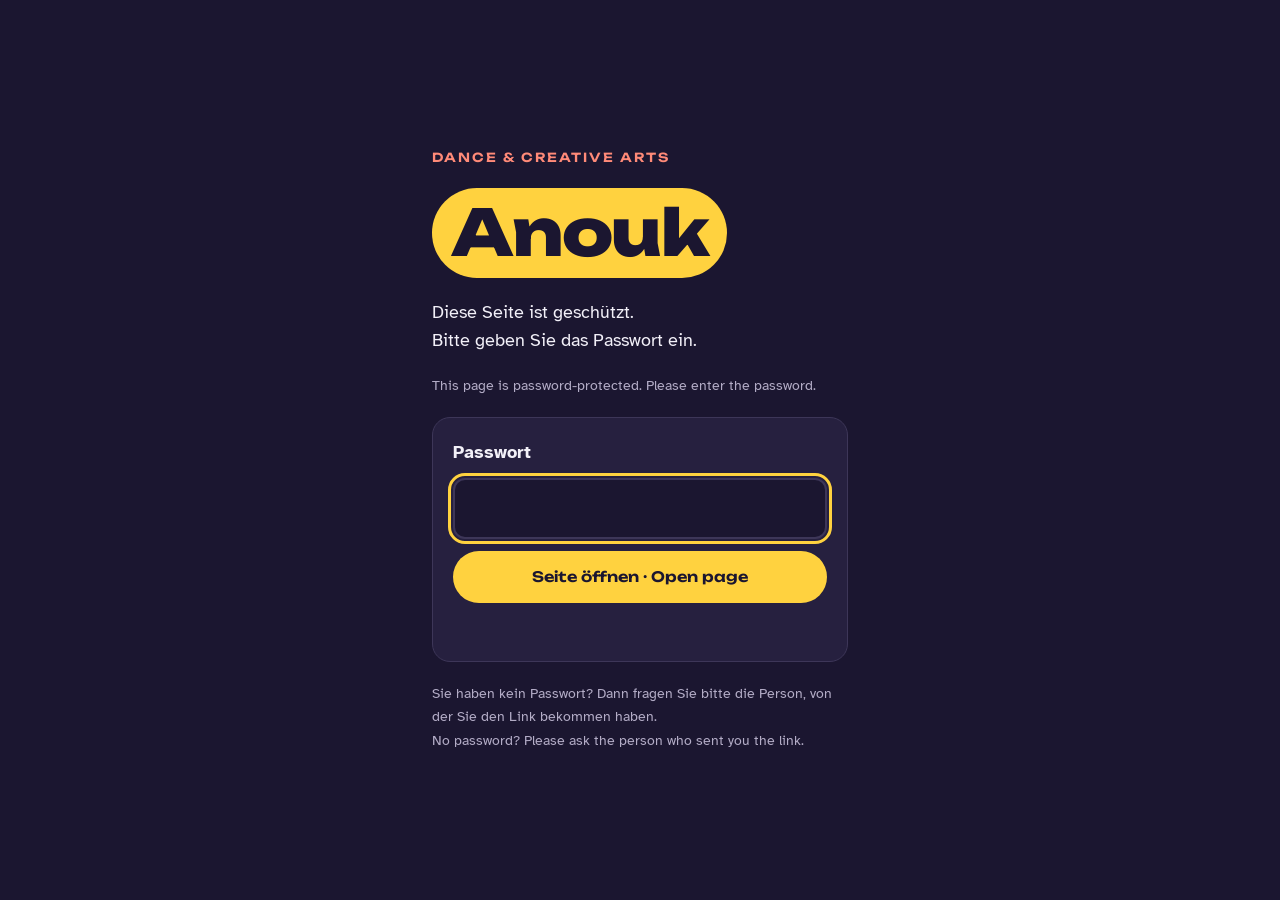
==== commit 4609d17f: "Entwurf 4: Querformat-Foto als Startbild, drei Fotos in der Galerie, Video-Platz zurück - Startfoto " ====
--- a/entwurf4.html
+++ b/entwurf4.html
@@ -67,7 +67,7 @@
   </form>
   <p class="muted fine">Sie haben kein Passwort? Dann fragen Sie bitte die Person, von der Sie den Link bekommen haben.<br><span lang="en">No password? Please ask the person who sent you the link.</span></p>
 </main>
-<script id="payload" type="application/json">{"salt":"VeQ19LZ8Z6FBdUAwrkkX9A==","iv":"BTnew3lNJjRubwFd","iterations":600000,"data":"lth8JwMLlIliZcGH2GfyFeO29ExX3wB5kFr9Um/721+qBGC6d+v4/U4r5w/o1RGR/QPkVHd+4gR2GAefYHqDsKBmfEkWr3WWLTs0s7rckuKNcawR4zUofyjf22O/HuKRDX1uXmiWc7g4ptPT/YuWRB6e3ErBIbWAQlA5L12mAUeBf0Ab95tBdOU0ogu1UdJBM/haVRa262Q3LVNplGJ/rV77GPakxKgcaj8sAOQS1wRzsdTOCqrlWRD9Su0knqnch23vdLiLWEY65P0wvOvgAJz4Wt6dUq41M2Tj+BCLmOAOG6U5TzqyxWpYPXMv4+CSEjSi3OvPOge0fGymdyDod68KTDIWwjXS+9uWTiPrGQdbb5bDt2AGy+aQR2iusFPh0XSINVKWOSMyL6/+/MoxAYka9kAzI3IWMpI9V0erpOWsL7NpLUquEfWNN2R7J2dWci1rAEMpWZ+4D+mW5BobnAV8CFJm45S/8VVXQOPEaloVKVF4rG5iqb522XMvy6HAeYPHXJxt/1utZJ4O7evb2kJ14WAWJI9gg5/3fPfTv+BV8ygu7dtFCleSG5YfwOZSe6fgYKw6vzwYshMyb3auqqxVfdRfxRr1wr7jpy9FVAfv7oj+3romSuX3ZDyxBmFZvRvZYS+usQY1np0j0jcaFsW4TRKLl7qVnXLPT94G1gWeUI6bzGaMxtrVMKDcsQIZVd3BEKqVQ2XcjMhJq17+i3Jn6b+ZBkkikW/cX0pFQBUvIR57p/7Fs0XXJud0QMpRMbtD/iuVxHksOK7UGqNlPeLejOvINQ30ffsWGVbHRFPh87f6BRcWDGXbh/oHCjscI217ZxUJoRou5Db2/CsI+jqIXpa05CX9VKAth16zZT8o8Ei/+H9AiLDZ/bkrZyJ49C44rPU3PQ3IRYSZTlC4jDrEVv2cSAuVY5yJAf8yRFE98CgNljNwY2UNYkTEd/uAaiLR58vYXfQlCVt2bYGBzxdjAWzoUCZGaGFYcyrDEBNdEcVfw6oOHH1VVU5yU9OvOu5JOPZGlp7eJSgiV1CAFxhDOVJieR5uFq4tYjM+0nheBf8odQzFmknQMpJsc2VFu/v+U7l/exwTIfp7cGnCFATv0Wpq6/ZmhC14kb/MfY8rAF79NvMMujWkIXH3hPswoS9373qbXeeQ6N/aEUkSBREF7VZ4+QPzLAypTYvyu/PSH9YPpAkJWKwEnyZ3rV3pUVtlfk65u4k5m8u1qDf//40vIGsFN6MyJT5RoB0ekD6lxros6kTKiuaxky7M5uSuswI20QBB8PsmUVMsYzjmQ9ICieGGuRparn6xoXWBI2SnRPXRLZJ/NRM8LTdZ1EMwXBgmlwUUtscL0HzGYxkhpXXggd3v5+/vEYKXWFY2RBHMJfQhG4NZKq1lVAF5QGrbpB6ZBO7f33w10Q4Z4AF2ulxPdY+vHHiLw0i1poj+yustEkdGYnjoIs2m250lE2Pi/XrI/tP/2HpIGsGYrP0QaFVYyjf9I0qhiAZlQ8W/vpJXTtPBO8UsW5ODv8jKA6+oClS59DF/4hIbPyKiP3jvwDPyj6PacbEuAFeXNrDRMikq24K4ZNAcWY7vaifHxS1mZy1OF1d5va8iQFZ8dHyLdgNfDtmyQeFiDc5Pr4O+oDCscp9635ruz/[base64]/b9jJIblhd2+9EmxnFue6beA4CS4URtOPiaQhtdeKeRJjD68CuZpOMdY0go+KQaYuKFA2P7PF+S5bAb7jMn6k2MK3WAFvu6nuO2peMr8Vkf2hPZXdmx/25HZrdnSmDizsMFvQb/hJ5wnI5Zjpkp8BPE2ofg8CjN+xSNGVqf8VP/xTZu+gNXGCl7Hfye9ylJJmDhsuwcnOS/WI1l86Q0HmAd9vdSxESGj5YFElvjTyp8/8eshNH8EjhKmPLilAnBDY1Oq6AsHD5OD+8k5+Madl1RxeowpJaktfIPWJQpcYiXtDfXBTwPeo1C1P4Axoa+5tVV4O8LOwDkJ2WCq4rlD4UA6JIrqL+tRRZV9wnOSj5QaBb36edmb6r8lSYByk7EQut2huZpuktaRAWlE0cWlEOAnv3975YOWYc3DEq2MjPrOEB6hC5/hNZ+ESu/27qH3nR0MZH1gexVYefdkyf1A4/80jf6t1GxoPwbukmuxei+4ViUPjwGIwbhykP+BPwZ1naPVv2rWjehjMl1fsHC27KGeke5XAJyW5g6pt/PP7tJE3VF4rSdv6cv+zyYZbYt6wWwcr1zRLaxDe03zVSA9e4Kj9eyr2iwTNHD/41RW8uRpD7WOmReBnjPJBigQLZnXK+YyHL5c+aWd5LhbvM3fgYYCjV08gB8NwflNywmSE0VvmbYcN9/XGEG6kGNmjF9VeAyOy7eKeTjls35Qz/SzpGyb/jfWHR7nRxZ63dOj6JUFg0XzFyy02AnqiQE6JTlEDhTHcSmZkWT+/AFJD9+FnsQN1G7qrbXrSdabbs9d6OKI7h0rt4kfdBV+t5GIx5tpI6Y4A2q7IMeo7XSjwnK9GOoyhOrLjxPjl+J6KPhT8atKkn6r/[base64]/tft57/dA6H0Yxp+cBhBC5Xq/cB9naSj3xOA+OHwNaTNXJmitdg7XQYkHyw4SXkP4JPe8plgIZ/xYuMOjCK/rRDnGUxZ4Y1HcFjVpqAKIpblrX//XCznI7UK+YIns9peavsANNUet2r/g5mD2oehFt+wy8fCJhrgL+3gIH8ZF6d5hyxRFnPX8mEyFRTXO++9EtNMt/cfG0CPlzivLsuqxx9fA4ZrYzUFqsrjPi1ExOu4oGsD4EYE2CnK/[base64]/YfcuhmDQhpgezWU0stcM4njco2u9a2LFXRMrH4KnEl5KpH/YDsfeGgvIZJJzbKAug+P2/shM5g2gf4ghXZen1wd2dj2n36ZoMHmt1yRhO5fTarFJ8iiH5Ha7wBCKs8s0TFcnu25BVpVEBiXVU2aFe+catcqlTUz/5hDqY0XuCJnFwTh7lRRrl6aMxYz9uGrtOnWd5MWSlk0OMUk68TBuRpwLhBzrjTMijMMVsJUv7tWNGOhtSAfzRMKQa7v4I4o1jopjAoAGiO7o3Wejs3roO1wqeT2e/[base64]/GyqAiCMYSLVc2PUNc5tQMUjVd1NL2hAl3H/4FYfZ3V0J6hekAbjP3o4DFYwGLyr8XEDFTJBY8JW2HX8uV8lCZrPrrXpi0DjWVJfOEDEg7kDiYguTX9Le+3ZvyMVDww+VpX4DZdFoHdwFJFTldUOHgr61RJgPYQ9sY9YZ1Lk21hbIW+RyIrjhwHGl8XDT2xnlw34C1TXaDu6d1vpcS0/VlirJYjAnfTl9UnfVrbYevKWaxRSYl74OAlE6AR8T/[base64]/0YZlOU6qhu1wRDFtBXBfix6ZKivlJLtaWnLMjmmQijUJQRZbWjlzJ9BLMQig84t93gwsmFrTKCMt2i+wC1TtDUBhHM0IA+faYwZAAa7alLeZzyUhOYR3/IYv8PsuouUX6wInzYvC7CBUMlmxpjC1sHCmi3hG9YcAILbQxs0lCy0i+jhrtP/5A/a+883bPdtsdrlWYQUu9rCxKzCi/n/q4q7xIwHgwU+jWtxmofNRM+uVfS9ZBszqfqzS1r6awuNqoKjcKsP5Yd7ZBIntxlX/sQzd0Z8WIb5uaiNUm5aSm2nwsPumzJvi6jhmj6soVjPeOTG/ALMDfZda4xvPoRAKZQwOHGuDE1avkMCYy+shjpWKnwUGlfcce1dXgF60rFivR88nkP1TqnjqKIzx4Rr4YZY9zjHn/RVjBMHL7jCz0fCnqPQsAG1wQyvEHdWILcU5jxlIc1COMZ/i4HEjaT7yOL3cQ64RvlWjaLV9Sit6R9qiE6qdnZCa+WHTRzehEPl/ytMaSzY9YJ/JYnk7MLep8yIuEeOUi+Hz7heP5GH9114gVtu73eX8/9vNFXQsEHkZ4/F+JKtEG7eGBOoUnivlNYbAk6xfEQQ2fUcsx3JeXdmTAYjCJscD/53iIQZjI6hL1SmrllRHqBFOgapoVjV5bejmeqtvfjsR2zapn4iz2yn9VAuhZnUCkNt7zGWYztBfJNTUvqjpuA984bhPKxlzNCeudX+mCOtzi67gB+pKPyEQxIw5FI8xpybrAg1/[base64]/git79trz19pVkwajsdE7Vr+cV7DXc4oW+f2x5MLVk8/df1xIJoaFEEeuSLtrZw7zrSMnTIoIgUefPsx3v+g8CMDwPtRdlT8Tna1UHTpaVuziD9G7nt2CosWUpdwEyDd4OEzMaBIJIyPJSoe8pJlcFrxW5RvKRJNDPA7UTP6WdnEmA2JMvW9ecLsYNW/MfxhuRlUlGjDBtt5ksCkry16ofNSi5DmT6ib4sgu/HGNtqwVInsgWH5ydREOnAWlWXdDn46XGHyXwO+0TZ3dBe4cFnSniL8+yqCNsxREAqWXr0CoF7SXY6tz98vLZhr9dpnVz64bD/Wo9YKWYtYrK7Z7JadXS7/nERf9vFGgzi8LMIUwmMLEKhxMqFt63se0r7d+LrplUw+uJGGFA6T5jQkYvULClRNb7jQdP21IPJkWWBRTB2ZS/024ZT7erPGiRy41lGtlp73Mu8z2l6S9S/B/8p/NzBR5NqgcyLa8X0X6LQbGOJTQrTFu448idcWgt8l9M2M3v0Fna0p894LBjIyZm1uHeXAkhtPAyRrYKQtzvlXJE1LT+V50v67b4DBPTyIUSVJlkA8b/N4Vd/K2yJgkpClCpel4aufmCXka5v34Duo4TjfvBYGT/tlU2ShUwznfKrj34yj7ALQWJv3HpmZvageLXVhqX2rfa5zctmDibiAqNAfUNHgaAj+HPQBuqN5X+p3E4GuPaVnLT79klBNJKGnAQRQf9EWMcoXYj6SjuBrBrrGwwT7M9lEwndRlV8olfL8zQA4Z5NcrIylr+l5NetJCDlmLSg791sevtwr8jH4cujgvc+mt3WWnGI/psflhONbrdXlm92cahJ+gPKvo6dbGL9GBevVSvHfQLgAISBL/[base64]/Fl1oEzae/1FvF2DKZwCv7JI/TgZ4mUjuULFVYUwdxCPko9Drzr3bNkG4tk7EUZKRUx9ohgFu2gSyhD1EAqx78y2lVi+YNeQYD46rpWLKO22jl97rkUqoAAdd7xoA9iJGvKFC9aLzOKHjP18RjUO4uLU7GEOxlDrs5ddtcxG4ng2xwgenddD0JFtfagMZNqi9FRHVerMkMljDk9GHkioLaakxq/dfNGUK83iMwdVDIo6xnbff0WC8/WWKMok2oOKA8n/STPD9gVQTIb/bJxvEdmLlnAZVID3M7A7SEmanMnUEWiNCELcSmFlsMoigaGQ4drUXrNI+Wmqw8pJeZzah8rc1txi3JNcJnxuo71VcK+HkQHwZIdMv5JewqpXWct6jwSXgNIXFDe1NYat3uz1HcioDkkJ9P11e+zB4iWvoHTC5UVEomLd/RXdiQBBBopEKPyObKZje2KEyYX5OfpDdmUFlTTL76iA5tZ15SwQbXjjFFnr5DyiabKLtgfsidyJ9BmSG6ZFOuGTrgr18YPmXoJuG+i0aAE3qCp37PPiKEg0K1mmM20G2tQ8YaFsc/ALf8EUusV7yw7rRG5NMXj/N1toOs2LDgS5K70bQtzoW5F90HQeGWoV6hPCsWLQY/[base64]/MsvWynreWNteAXNscnFI7pPhfLtEQ2gC27Hw1mcjvUxH3sJIl+jo4CJBulHqOc4J1OqHy7Borc7C7TIntBSzOq7ntdFoWX8Kjx0UidJigC6xHh1EtAuw6RJJhWECTc7uSG5sg8glinBcXxmKODdt0w19wvgVfZNSFwdMoh4PNBR+BR3pQRDqYTqA01/CyOaEKKEwjhLdK1T/[base64]/g8aAPUr+eIAuDATorRXXB7DxIHKHoKUmhY8+P9TM1/[base64]/[base64]/IHByF9xiEYB7r2GjOhRIYIAmKLFFO+hhjcQiKCJW8zMjH9k6CJYIfehJt0gR4gpBQRT6PmeKshKQK5mGS4JBg0M+d2CB4bOv1OxdMMCe2wW15qujFnq8rGo/qv4Bkrun3awrz24vCQ1gfEHBf7YiJHuvFGmUORoMMPxrdAsr0uv9oPX74TXgZLsUTvRiXHP6mcNVsMhRtrH1XGeQk8XZabQ2g9r2cJNmuoLFOpXvmsK/W48WLD/ylEw2mvhk4bwbt5j/[base64]/HFC53ip1G1W/mGBQRSn2DyO8ELdtAh5TJbjnMD797CycMahHnGtl2LcjEeBVTvkwHdOhqlLq7f2oEu3rJ0j9TW+yrSgLtVDKUhdsGJ4Zr06Wl5F/[base64]/fBJILzKphrGu8mZw//2wELX5WhXtzigUyVk1bbV1ce38r0JE5ZSv75yjojXy/Z/KhUOitAWAabeC8SjjZBw29xD3fuyWF2YT8G9g/a/nIT2iJxrqswRLjqW+6Snrh2919AzkYGeMYxiM3aWi4xI9QY+56qU0vpGyMtSB/9QsvMDwiLrj1f6q63qUgtd7utAJKg2+UKkG+alP9SxrDNSCX3NllyYqlGNoo0LumZZQgS83ua78YnP3gRDy6hf5kQBad0+SUStyeqxHpi/i+pQVUQN6FoUUakfLPfz6Aq6242ksiWMc3oOupkSIHjJT00sfPi+Shb9TGOh0F+SFMnLfDOwV5iZoSyXrBI3gvd3ZjA2ZX5hQ1rN7/fpOOoFFC/Yrq05xaYxZ6+VNh9Wx8a9I+8enieZfGcAulwFHedlWtaaesQCC4qSnLI7GOQ6UAaHQFwLTOSjCJLZwZj88D6mfSQ+sOcxDShQJ7WFjpa+EgnFk6rI+uRkj3Xo8Y1hNT2dfz/psQd6suYWTa1wCLw57aVlWtnAlT4m/8BIVvy8BKt3lyEF3LxrMq7o0m/Fc8gRF6AcuVQZesMlhEz3v4OjHvlRH3ZXrtdsbjo9onR/ph1HylpW94gjhWpH04aEDMZDXrr4DxE5eDpDs+btkjmuI2SgnUKMVjwdRnNWRts17DrkCC7fmg/SGfzdPvcqQF2nCWtJ+b7Fh+TbV4gxRQZrLH4MJsphtv751EqKnQOvmcMu8P49jaRle6WFSTggiOQnz1LQNXVYnWQILcTZ69KNNnnQO4ygCnCjUx2Gr0jrqtBbPJgObouCeE8NTDGGp+8yP4uLh7c7VxHycswXpgTWQl4xV68qfI/mlQbYGNCeSeBI3Wb5ew7Hggt1gB/UoXlaJhyX3D1W6bZORcdx3Y86mso30Ag/GIxsv9zJ246zBkjfs0wyks29oraULQshRBh97NRIcwpq5ky1OHRA1h7oEIk9ejUTB+rbRILIXcZH8K0uxhlgpmXmK541YmxbAf9zQyN2WxJl75zIRMmMJ5c0vD2Hkzz9lzOREv67KS2CumDpRphisx8tGAPYBpWerjPsj/fEx7csZFP+0XACOB4ttkZuIN4Zt4vNy23GdJagA5qQ+7eIyPmDVfXNcl6Uz37/yDr7iwyWM1vK+zLcVFgt7UbbR2EfEMTHm9fJX5tx4lj/8XTEcGGHq4NQKgPHD2JRdKeq6NkZz5Q4yg018mY1oHJndf5Aaj4RqLI2p6bfXpmaTeUIW+sj5NOuXdZ5EUJOTmUDSLSFGOLgk3TQZVVz1/qwjyABqzSsUnfh1/vMF78cslOOYlSMJoLYL6+TbpybJs+MXJsrH2f2rgKJdklTRRPmmhCjPsitlMR4hVFgaiMg5tT5srjfPsrtxDnXUGSuYQY9DZf4OjapkYDP5mtBNwZB7cbpI6cis2/ZusM6vjW50CkP4oDjlJkWpKqLpLYUTTchzqeNlyOIY47SviQUEtenaLPv+uuZ5xbOK17nbYHvuQpxa43lBSVzWGvbH2cQZaW7EV5rLqmgpoWyNJxbJCbJXozCfZrP93FYcbrhn6Mmyu89P25/233j/8sr4xcCEES+kWjy06s5tkXJFQiVjDHbiPUFf1tDzhJAUCUeFK0GwL5eRpL/mDgJyCfY8ZflMC+iTdRrF3OxAGlexKmQ0+MFNQXHiw1aZaaY4eLB2HOo6XYxOTob3pHNfsGVGUS9EaxblpKePvRmETo84K+cgIvAmoiWz9q2xuCBkF6oeR2/WYfENzy2GULOWxLuocdx7gIaw0LJg3bRWAduy96s6pzUlT6yCc2JYowSU+GrdEQEJyMkgh86h3der54TgogFXRDhNeKbXY1WAy4uVO2pERf3L3fWZ21EuzRE2nPbzgW/oLesGEpY5As+NxRy0AoTj00IYELgkgTDF/oDwKJ0Wb1ypHM/tBwTz0LEI4kdDUD4Nmgy46sijK+lMOuUTfIuww/BLJ+Nn8mq0jRcYxDEB/FXBFEbrhSjm1e3v+of97Pv/[base64]/2HkWes5NE79M3Uv7SuPZeqMsgZFyENNKWVPIZbnfkZPpJVr3Z+CT+ZfVexKB+U2Uo8UgKo7Ialm5OgtfrVJO7oTS4S57pCCZPeJ3c2m/jwzVOR0MXkC3zGM4iLPdKagj3ltXQXD7OseasYgGnN/4dukHKIQUeWZ9FOKrDd9h37qd8Xm7/hlD56Ah1dpaTxs9pQ0C0NWLISZcHozhH3wyOWamNWNAwiiCManluj0QXnafoi2bwXnjYjf8BdfLB/dCCwbbwEG2StTt2tU/KXq/SuHu6n3WNC+Ns3N6xpG+mOABjYJk2kIyXRgpKFaTZKKf2JPH/ic0XFC5AuG3lnbKysTGgHuvYoN88yUFMwpC3kg9pDNm3F8w7P2R4NnCUPQ1iaHsvFiyNS8OhgFMi6bhTD9xNecBKsDvDSx6wOkqn2yYkfPV4g5lPmSHkRn9UIdA2KfD2DKC3EBRO1CAM9rRYIjXOrGU/i7g3mq2AbNQ0GxRMTqyJOF+iQeSVIWlRM3byf5LK9PLYPFb1IkMIjbg1R0WM+8ox2wtcie5WRhI5zU7QtLxf12fTV7Xtvl7yVPMerV7SouE9tCDsKfgfNfZhTmnLuipd99aLwRFcD8s33/n9S+wap+RYYPbFdopiwJcj5+Wbwuc+x61t0pHG1NYxiNB2lU3yJjaoTi5e2MMKVhuWXTSYnRCKHaB0BVFR4DOtCul1S/089k0pzldyQjbq1+UNptl9E7uRqFTmKt538TfElAUuyFCWZKKF3iCoJRxQklaQN/rk+qnaKV83iXki1zQh2VzCvpqDYN6b1/SQDE7zKT1m89r60TIYUvHUGbLiB2+4ojneY6WBS79wuMMjuPBl852E8lXEJL3i+e68xR4FeCAmpyuIMI1DqkxROe9dT4Nn7edOt0FXAYHx/p0FGwAR22ETb+hSJmfnvHyRWHcmw9aWT2vljrNpC8+r3ugLfFwYOTVr9q6BpgmUNF73wqdRLMtpAhLspZfE6xP6n0csTD1oezb6Jez/[base64]/nyOmF9dzg6rU8leIPvpDzxGSy6GOPUiVW/tElMxvw9cbMyBaJYo2ogyc8EBskfTKNuOaapsLr7Sph2JtppXcwxVblH/VlItr5Nu3FOTaYd3+X0/vmLezSCrcfvrPBMldk/NJFsSwkt+knAGzMZK4VbD3/+OisFcXjOwpMt3MtYJuVH0R1msYi3kBbnCl4fHePMGs+t+9koqeTyoUULmBRunUEzmMMCv0cFCUPJJpU/DskLhyIkQxayVaHpjndelvdK6B4k/7h+zDQR32NIzUKsbRtc2dlWGhomJ9fC8HrNcX+LuyyrcMg8p/uh3+GxDzHMZMDt1ccEjSm+Ubxz8rBb9ma1axRwINC2K7XRO4euteWoH6wqQ61dm5q7s2QxxVNGUTMLXZjkcp8IXfHMJFymNWyjH5oYhkQiGVw6uWhx2QJeyx2ma4C6BXRabVw9dgxqZABA/GmycxFTI4gDcHPfZybGOG24kGrEP4RSzqRQ1JyKpJUe5/2OjZjDjDuAETwYkmEiBrC3IULWB0LofCRdOwbFRBhkwPZ99AP3oK2IF7l3U01BNtAcFYEK2Ek9ajnicYy0j2CCqmCOzqQQoj9dw/3cnVO05AvIZ4ZQVToIW7zaT8wh9vpXwhdu/TUsc9qpu1lfQwhdKNMUtxwXo443TqTXF8lPDFJIWUWZsYxZbuF5DJaekUNlyyV+ToCF1VcBl02dOVVKDY1+eOnD9gNPB+Od3O3H9q2b8edqYitWpnul/[base64]/eEBlNHfR6jTCKwNJSjyRUu1xowMIUcrXaCNmAx8qm/jR4Wtfm3QA9/nav3prPDwlqBBo/WGWX7Kco/xchBnxEAVF8iD9rMEcqlPP3vcixHB2yBDTyA9QMuIbAfnAsJUJH944f+bnfc3PMjv53dsbKrmsL3ihY5fGSCjk0wOtUFud++Q2kyv+RYTX2UZURLPjsafYV3Dp/VgDlY4AWStz8WJ2g0NAYHESwqIYt5HJ0t9hZPZxcA63jxwY8ftyD9+KC7/Iy/DBR7N4leR/dsffvvjE1KkC5T3zoO8tnKvCPN7l00gJHBs7UL0WsjW38vFXdYVp97NM4JwWh4NxTLrH2LG0nTY9vLT638bY3KBWh8ZHEOKTy+KFufyVIZKFDcdD/NiIgjag9OUrK4aTvONiX0HFZCxEIeQhBPBpQ/HQVxh29pXX4hvNL4JcnkP1aZa5cXuEPCxbiDo3Co5VPW56O3fX2GZ5Y+jBycbpZWVpVjkC0rfEKuhl+lgSGqashAERerLwTrAyFukuO3idKRUzTkPTmoySQieJs2Sk3BlAVn7J1LarVPVu4b4Q+TGk5XZVw/MbqE0fdc3f53ZkVsckLlKaG2oPDPpr7NEEKYxOOCGXX4Kk2rfeEvCdYTXvgWyQhBuEG/lovAmJ78yho7y+PsailVMVPdvQaC/wG/Ez4qAZkJHwnELCxgODBEf+BlyNwOmhOmg1bD0HdI7vbAkGDw/LY9r8Qs6dEX68OJV1ALlVvpz2VgLGKQTDmekme1b1888g+KPqK1c/1yfSYUDdaVFnPdPwdX0ckqfpST5Jg092310Lli6Cp8bzZrQUhSMIwdqVLblfAzmpNHduJL0L+Y9AIrwceqXMawZ7hVRs59/3KJdoEbmcPeSF3s/d0lhukklo5eQcey6W5/V8DORA6CPwbVJRqnap2JC13SGw6dCFcp1GCVq1uKxjE74s3XgXfJLhVcKLiA+cH9ulp4/9WWmnO4i4J0NGY3O0kGunegO+utcL7+NrzkXcEUwyIzYEAfmVV0XQXfiHCRskAmH2JpTvClRA1bxaHas8/mIkru6JzIvNc55R3wCA/[base64]/O6ZfBSCXAr7dMs3r04g78T07gmgQUtJqlo2guxt4igng93T6kxcfff9DG8Ezx//esn+pnMzB8UF0XpqcQ5Uq+6Ce4XuR3gzdtqHDJqzA3+V1wK8irl1JaZbAHC13TacjM/ll03uahM/IIQkGrd+T1SOB8BN8TGlAKDF4PgMVYeqhVN18t1/XVkiysNKd9MFWOmofBjnlupRoEzWXjaq8UY/y91BVsuLJXYOPhjGWxg1ZbqY9mP4pJmQZyTvBREYUQwf05r4LIk5fO+G4xtK6FpZqLv006KJ1OwzvCM7FETqblFZy0+q2kPwEu/qG+xwUHwsnXalUW1Ygkg2zsQLm9YO8nRZPfB2CleJWOUTzi8rcAkj5s3/rOhkMWScv0kyon0JCaFzSk2hzBgAKITNpUdl7KVZKFLIx9fOakRLNZ477iypIxfLqSIDt2e+sx8QTS/WYLaQSVi/+gsxg5cG1/HOObaPRC6SMnW2+VrpwyoFyQYFxhhlaMZmVWP0LWaxv68O66SwabZPAwy1WWsBCcF7hji3cwkWuOH4mLy18BtkZYQ7Pe+suf/Gkv1PN+HqPXum7Mdpt++RgT+B0kcNiVlUAzf1nY+A/[base64]/8Bw44pJQbU1X5VKlHq0Lju4uzG5IdKRdRoYx756fD/[base64]/xOuP709aWScfIiovCv7zQlUQxcL3P6SaHPvJX1LwoTfytLaXa2v629AtswA1cI4MCwKOWbNIQ4HZJlOqLYFDAjj95WgLC0qvDDzda0E4IXhFHOEVQUxOADmVzG9WZtzJWJ43E5hfGGbR1aO8I5pB/g35YkbUx1PqzUD+Eyt2/AhK2mAxCf4nuIqYmZInzJlkyCTkvynM3NazOvNYblZHTNhgXvYI8lGaJJUIQ8neJWettDx3fwLg9l5R3kki/RH0QTrhmpM1gNjjtIJxnSfLts7umQRMfI9vsHgNHrhX8vN/+qk4nlfjF9H3dsqLA5uMHsU42LrPNn/3S+xadD1u+x1XQmcZ1PvkJZNuSYErvC9B/OB5kzyLFdLGDtT/M4AkJEY5fp0aKk5WemRl0Lj5Jnj28XpD/10oBZ7a4H3xiBOEbagGjsan9m9CeJ+6Y8wcJNLGL1kiiRNY30a+VxzBQTBfnNxY6MLFjAZbOuV8S6YztmF3Ht+5eIlNn6v4TnwUI1zE/sczgHXbE+dsc93fRYDXwOXV+4nFvT18FqvMWWEs27rM6i6zvmSRO8DOOSSJ75t9HN7CzdydruSxoLg7YpT2Dv3WH3YVRGdYrSvbTS91/SIcW7epPYlQWSu/M3nCjKZG/ZotcQqwOO83iBy+fW/sdPDgdlaO1uUyZ+gY1vmktCI6MGPEe9OL2FHEwcIz4KhBFYNQYBaOTqhEERhqXeaS79DDi9M195tZS+STsZgJgTRoHdRuqqUbonQV7J+bjgvQkWJ2Nzd6/koX+rUdU+BpA+5rfC5nWZiWKDN9aLVt2zfs3QMD2j1oGOMSKF30pmuqrDgRqyn2nTEoDTxEe+W6Moi1T7eIV8evhes0MPif/aYwMnT0Ku8lbahhRHf8FWwI0FvXezyjMyjUWmI0kyJAui23f7Ymk8uQR/hq/1mMrT8tsOm7MeFmg39J/d5cM2vGZn3dl4PH7BNIKtUCG6FUXiPj5IsabitTbyiEvtoZDLqZXcmtrVMcwHsd0mNHmtEvBWPdK5Io2OZWlTs7NX71uaus5C5jyPDrmt2GC3ymNkJbnn/D5uzhVxUMDrSGJ2EMa7Tto3nXLwl0xs7Lb8MPiLX5Ng06YrbAkx/P44ocBx1p+TgD4W5sQFQvGS7+rQwZKD0Ho/6fnfCGhTR18p//1W1z1bbcEifacilwE96Ey6a87GVGFwlOOQ+5/9pNg20fHN5oiMeGoLV0G2tcrY8nBJCwvopIksjOqCIVX4w6l8+42iR8TOfwQAdf/rP/AWq1BcfZTznXwOyUD7fb5W9Rn1BqzUQgkt53r/A2F9laAN94eA4dXXC3OCKGJHnT4UAzZIVBzMuiUUapXV/7MTLvjQatD614PKb7sYyWgvoGnbOgi9cJ+nsYv6jCpTgwhuRGoktG71L+5XrrtOOrOf4xrBtBtCgr+w7jE+PDvQCPEbdntctHV8OBS9ZnR9VQdPO52l7bmq3mO09yJMXAyB1TGE/[base64]/wrhTMcBexK2c1IwHT0ORUPhGspC+/biWpiOfVp4wmtp0vu0frNUw9PQKpHaG2sVLvj3Bn2dqRFKcMGHkW6It912TFGnBBJusD7DbwPXbWUHkkynwhreAga/9lGv1CISrO8mK5DR3bdsNqy3BnswTyveH9wAx6MLAhV2f5aQkeX/M3dSsR/zHL4WzeV4GAmqr5GbFc4ZN5GsLhLRDcPKMGAAdkNZZ5EW38ox1A+sBMVVjlz31c47mM3ny8UH6LSX9r9q+ylJnskh08XPEwKqmK39j3zi14phCFrWvrQWpMrpbr7gKO53gDF4gm4TWfNc0CPMirFjwdKgA5gKELUsr5gL12ehkYdz2XI/3SnmGkjj7L32tZRGnx3yMOU3z8GNezDAMNmgmdI6IdnT2nthb9efwkYapNh6U9SaJ4qSq36J9P4HJbBekgH3iM67bK0fYiIyDunnoP3Giqcl5uPaogNE0lzXPD9S8dmS2KKZBUrJflnOMBT/Qm+kx1LfMB6dYQuov/F/adziccEcpL81x96wRHmqowE21K3EpoN7rrTj7u95vp3J/Zasd550vGLX2bxVdqcW2yotae4CEUPM35unQIvuGXiAbzK9UEYZefSMNPcHxHJllbsFLD+JAOZdED9S+F48WoNXmauYYaXv797o+YXbkiuusYDYfvYmdjw014CVVsksrF/75sjYB9OTDe79/86Vnt0UJMXeEBuUGgVP14LUmr3xBpv+4CHhC1BlWRx8UgNnFwG2nDhzqjuwQQrqFKC/6f56CExhaCmMY3p8wjfKoXig8lkbWelpA7C9MnSTJbeBsA3YOxyXTUcJlb+Z4Uq4rk5a57zO1oFdS4cxlCN2tnmw7vvc0SerE/xnEtcMWxTlyXVjc3nO6GnuMXgxrkP1TP/2PAExOVc85O3NsbnIsf/1jOCAndDn3AFVXtDs2MatvTp8Kk5IteT00+P8QMULPhV0h9SLBBIhJJXv+40Lb8lG2JjnJyHBaPpAzKG3LexJkg3/Tvm4WaYXQtDUxoiaC3JKo43AVfzmNfQfsFOF1+X/mKEyZHQLcK1Sga6GIbF8l8HPsyz+H614p15kVxqpnQ+ouvWZG8tnSDAA4qy8KJFxboTuZhVirEmGwNMRTNqWNmfDzBE1+sHkIxbIifV5OP9lLy2boZ9VkV+oWVn/RaxLgcSHpv/Mfp03rpSFrUbZy96BZkLReEz9yh2/Ho5H26Qr2NaKqdz8ML83bXV4EecvfSQBAqU7BWiEPhhQJZl1Su/8SiOXYoghQB/fi0W76nju+gJSPu5HnkZUbWQiIrpwU5VpE0iPbPl3MpTf5wkImfkP4CnQshsZ7/9+QXrg69+QRa0wOTlt6aC0ZlLrcCI2KO2EJMdAhlr3euy/LEtrSBP+zrXd0HMtCUMGX7hnwgsCvbqnYTL9MhOpM8EB5+7bKGLlsInEePrAOFAhoil7T1xc0fPYsr6shfSdvIsAsQIn6ERRJEv/J1EpdWEL2Jhky9FtsmWeu/lgimd5RyJNeZLK3hGt7mI+9OhRjVg2+9jp7QrCByH3OZqLMwyCa/qsbpR/4Qvd+OmbtfzxkZoUHC3NDWqK6o8FT2fY6E9fV4n2KhaWjl6SmVzMy35zak3rTL1W/hIM6qVz6Mx8qrJYJ3Zz4u3sERkRdei8pSMW+LoVAkcQM1rvTi+mNZNQrUQPhZXYFCr987rgdS8utf930NMD54Q8xHiARDhuZUlWVoHeOZhr/rE+JnBbyuWbaSSDN59OmM7AjFjFbA55jG1t8gMzr5adKD5ztvf/VbsETm01fMUNmQFvGhwtiLZoBw0CrehLobJo+qZpXnHz1igLil7H66ud7LbAP5FOyNhOBC9QlWe+0HOayPdSigskDYmQ45KomVqHD3dHWa1dED5PwljzuBL1FNdN+WvOhW04/iuMu+mwwJZo0l3WSXlvrqlh1XmuPsCFhZsYc4hb1tTex+JDfYgc/9+n1M0t3izP4wJ/fwmeRDdXsf75ZrJtDc12GcL9GzFINtmS4xy1aOYNUDuBvcj/GISsajPd68rUJgP/6/HhVcAJY6YOTz01+REKJNu8kPtqwQAaYhd4JsEDchTTaILGY3UBBK3PNlimJHWrNQFwqM8kEhQDCIUxPN4ChX+sAIAmrFPC6JN+ek5XDINThFlaMzHSgFPJSXzrOq3TvEGhcrlpXJccQWf6Qt8ul8SrR5B6+wpODVsaWPUbhYYN/fkUZUwb/Tlp8odESXiEvIckO6xZJrNqzJUECrTjzGYzX1U8Z8KcUOOYDRbHgH70x32BrzptygAqZqYYBSvDjtH7qZwH3+3nB4BCGy83GzGvx3xgrJkR/iPCHor3hxpF3bCzJi3unlFUinRSPSdoc1U857If6KslTr5Xn5qUITQAJMKppYGGTmCQDKH9CPTpKxx0uvsotPabAA1xcSx9g97IiYpHgyxok8dIUS935hqK7xZPkg9hMvdOQhI1LVjrPnAgDe97pZPvjub2u5qKMhFuGwd1dpE5PzWmiXSZULnkZ5L3KRYPG4vj/2/V/mWK7Y+wjWXgl3REnXGIvBtPMckHxgmhFh0Au8sIGPmj50SE+PMR51XoQf9i7+s0QGKH/VyCwa0HoftzB40TYsp2PQ8yrInk0jCti0m5DaISDXH8+W3sivEh8IWYisJsDJHPuGwmXM5f1zALLYxM1zX8UVsIE2JnyQ7dA68aV8ZqBHG2UlNxMu30g6t+ZkmiX89lFvz74osS/y8hbnfujBBB3e/[base64]/n7ZfK+Y4OH4/dJQNW/N1c6BbuYMe9ej0ZaJpnEmczlO1SFAYHzQaIZV6lN4cKytQz3OJ7odKeyV6mMZ+82xZFTfUufP1MLEmIK/jNBLBNBzS4BiBJBStP/EeYH4rSqa9JEGRr5kRz+SSbuDGoL6UO+TjnPWGcqamyOSKzrK7FG5bPbkQFgL3k85YNwo/3JnyB3+QRJIDavQaI3/ItjZ1qZJ/JORPJbU8gJX6se1vSRm6RQjb+wFIwpMr40K2iLYzgCoRWY6uQKd4R31bdjQOJ7SDOKEmfWF39CKMkQc2LLlBf3ceP6sW977IQ/OvViIq7xUA6obBwBZqDOlSafXy0rLMfwv7sAdrUwXrGwTc6sqPp/w4qcgaaa6NmPyx8wR7aJrqBfCrwqmt7rdXRKLcaS0rH7dmAhSgJEV0svV3HFNgo8xggbK5FTEqtbH9ADiY5B+JR0pFEwskKGEQIa+1axnnBUD/5gWSmVyYx0gd3D0tSv+F1cAFetSwkT2CycUpXZFf8xEvDHkKQnz53yQKHT4DlevwF9gKUlhJ6A5mgvgi28dQpnMklWJnHB1IGPWZM0fhkngPnPPM7OB8IBu+VenW6d+AGwZ+PVtlP76Hw7iMiSzEiLqUpDjokbIsMPNG8eCc2AHuxs02X7Vmp609q/3qvoi2VBjRC4oTgdcnPjHe//lmyFEp8IgwWqDtE7epd2IpL3iOT5X3un5P3/dIEckgrlJeAFmIvcp7ETOOLi1FduYJAfFhXLM5qNap6ssqSu5zc95lZRoLh8VCNvdBQiIl+x5xsIZUGA6dDR/7uIcrZSXVnnool/TW6M3kSTw6oZmw9y5qRXVhXFMVm4knFnSApP4nakbotQEZFog7k4Rotvdf/SuZ6lHHcjU4OxZaH0ZsVojF5TA5aAnvJ8H3JZGcF9/dVVRyKSk44YS0NW8gPIBzYqRnNXSav5fMUjnJB579/lpqaQg2oesB/mi+u9GgJ/aXrdWApwvn2FrRWVZ1emq49sp9kI6zIL3NeSdQJ1brxskUo72Jaj7ST0tYYCHlJORUynjCHuJAuTRNz5IJS2QMeCOKXutZhJQjLbJSdBilCxR3PYuYElPVJwxjxrwf+e/dSNg8dvXhpqaAFXXK46RE71C8HmfECafpcsQp/DJnCz0QSktSQ/mJRUM3URUi004fOy+LdaXAbwGp6yUHOVqvsWs8AqMNLIdcMe2UuOWPxFeMEd4vWnMQDyyL1FMDk2rwEgr6W3wsK0WC6ZERyt0tvDbfwB63d4DVH2nP/HkE/e50RIrc+v/+6b/3/c0VPnDkSvfookjq+9B0hcpC7Q/1ma1pRhccVJF3WMC6MbrE7rcziZDdJEErBqxMM1Tp7DeJxbIjUdSUBR9Nd8mGlp7Ee1bOlNR2SeOjO96wY/MnBhpOBA4ZFF4BLdtE433n0C67aTykTs0s8D8uuw/qkbSgDcKIz2EPybywkVGkBEVI2e6zJUmft2yoJX3wBw2H5c00VmYuNJ6Gd0Hif/OemfN5C059/QUvqIOH14kUwFbo0+q9sVQXQFqQsMaIt4ejoiOCHoZTxclYB7EKQUb8juv+6CPHdELpmCWOmyR/xHKFm9LIjteJt3kBDJftJK8uJXidVa0jrWEOdSM+3Lo5i0F+xu9jY3cAUzslOAk9B/TWykMiqAHWtFiRjkjv+MnWZ3RuMcCvW+/i9YUpcmehlGoJyDOV47mBGNC9T+elyHhWw6W3cFnzoH39qsSBc12/dhHGHWwEJKHaFzQnysygoly6WoZBFsPGFwcn3dkjZxb7IlQ/+UxWaA3aCSxiV68997ky1yHJcPYEH/8dOLAQ8MpGtMGnOv8lsDJSBzLWNZdPamTVQS/4H7wU4uYUmw0JNyUnTchS/m6CJ3iar3JahAtFQ+wahDqNAqUM52WmLlt+R/kELiiroJigFdeUE2UKICqgCEcBafLwBZtuQkTciYMtI2wkboldPdzMguyRGM1vyYnr8B4qsp3+ZXfmPVwuWB0U0gCgN7n6ylnhmkHQ7eEI4ajsfCmh9VHVxNwY1nKz6Y/SnMcOjGz05R0H9g+n34N4EcZMTsQI2Xk227omRW7LX9LmLEKsyP0BRavzAfOSyFZ5cknA/XdczColdUBNjN1EAdakjqITXE1vEumyv3LPPz3Opx8IWCuF9wjBwuOliKtTajOMXUJgKYQ4G4FXmzPmIyoR0DzMFhGhg/UFnLC5b4aybps72IKHfZohIrtsFN36SBW0Uu1jfAHYk5p53Vmcvj/PWGZihW+GHm6/Nzvr+fdLL744UZkLwiPEqBpbTgIRh3ooQnTlm16OywGB6aXZomV8lqUDgQhLaJELnw1Ji4AGw34Mv2E4xSrvphamukL1GpyChyw7rUrHY4QN9wZaAunbTd1sdG41xgak6dNDj5poMX5B45fctph3YU/3NNPBX+/SzeMRsbVutwv6C9yQxYBrMsPhcOzV4NE9/oGBHoVFtnOREecUko9cum8NJp6wEBZk1hRG/EKFNaiVM6tS8dSNuFEFezcUmBCdmfPyx3xwZle656ZvBPtKfIRyk8/+P019a0QiJXlrIexZk4Ok8w5J9CIICq9pe2PNtTEeiTGl1MQPpuZE8DW79+9FKKx4lR8AWDoTQ0rpBRM/eekTUKpAlRbSeFup/m6UH2ZPjaXQRR6Z/hIrrzPD1wkNW22IN3BWxNxwCFe2kEtXahkGX01TIFVmyOc9KDfrZxOz5nlwVr6P4YGkgKucmVu9ek9Qq93SKK6JADs3pEqn48sGAGvN9G7N91Y+XsmcCQZkse1QxGXXMA8fKj+uGOUwOpMIFe6BbqkW/jZFK2k6reQSUjZa5X65/JexsDlHDS7vA0ejTrl6nrctIlkRVC9q5K/1GplqQxe8Xbdu8C1ZOTKUAs4KlbUvecZ/Cj5qZgpa+4Jj0Prb2C7oFhYfqnyoHlowaI9HKz3kcYooDmpBNRVPJQOj5fyUHCEtqaCL2tZnMARoa736O275OplRM7VtYFHCBiKJxKhAgylqGJAQc6DCdBOHXcza7rgY+3avY5/jM49SYNtQ5NQEz8DXYJjnBrfsXSOOhH9hcO5bR+VT9S8qKC4Ppv06tAoBwc3odCjLrZ+Kfv73GxgIWrfYkJyRQ3GFmikaNNakA0PUzp46lOY6dbwhpiHkiUEXmOR4rX3Y/MzVecLxm4A5Lnm8gg4DQgb1ES7KsY9SAKua79SX/eCtUSzRt+VZbHflcGedpO2MAZquAb2FgeMQfn01QNJr9IQ+feiHZ3GPirTWmL0XCN8+pvHLN0mWEzHj/rgq/aa5n7bfRmoD0SDzb+MAVT59AVbIIAhAsSXvNpGni/qtjJgA6Ek8nQL72cOs5VmsCLk+Cg9BIJCo0lBQ3/BdGSCwqLeb+E2iYK0gAeOQrLboqH4vyzlJJclQLBfhF6vDFKVgkvT1tXJRUUe0iLWOY1WfxAPHjR9QTzC9oGno0ACbGkNrwYrbW/QEk3YZaDUm6J1S+Wil4O0tSN4SItbrLGRn2lTg5HN+lg8RuIqCbSr9AaEuNV/N7FBIUCyT6dmofnrOA3LBIuI7MN1GtwVEQzFXjrr+53hn+UacGB9bbSVXCOz9RWmPSLhqLDRbiBFI+0ukvI3RsX/e2QLuxcjisvjsNdwZmYTeiuXYV8/hpmzorVKTuNaeyw+NCYr9QFtwFitmdcG4ZY5YSPoKBS3dtzufhLdDfqcMgNZZOya3BvlmYeHKL4mXc0vU/r5ylNScByB6Bi+JtQ74B8P1dT2MRwiVWskTwWuY7S5NR537a8yqaUrPmaGvu6/7UPbxXjEYX/Gn3aJxeXyICSravhknFzJc+3zkVpk6x4qsfRoKz4pTnbiIGKmpIaSZEhwFqfdMc8uC4JnGlqBdHp2R2L0XcKBNWY4zxlCw+r+wXTOT1AXABog2YhTQTj+9thcsYXuoOjeV1nD8AJWUxz0VDRYYSc/Y9ch5EAtzeClNIdk489FU6v4qI8HnF5zn9uPNCJVtjQzRnoVZB32yYGF0ShTrOAFR6FP9ue6C0zpBg9O45NFSVAntVavLGSyeNwI1VYFTDbOArtsCR5QkY4eK7xLzNTXsMyLnQCwhwauDYom1U6ivTPsJcOUKfkfCwJNIOrC/1yILEqYBgfZHOaAugr8jHNU/LaXGGjEnzWWGlIizyy6b+Ln6J9osQ9kwTEGd6Vc2Gdv8skVp/Vfy2VxsmyeoHZa8R2/JSne+Y7Tp3PV7IYAaCBRP6wMNI1eqL4AMT8zMmtPPEPgwPAQUiAOUpRJayDPkcoWemHcQwpzif9Syx3VOFY1kLe9/Pg9cFeACzQNU8fbBDzD/kWtg4duuNGJnRrkYe3sL5WJVE0M87Wx8WNf0VupX4tOpDnyKqDFoNVsnusjopdbeAA6VVX3vD8RZN/zecsj2/ofkqqMUBmm1p/xn8HwZParCXtuOcKFA6FpDCAuFmPFuT3YfJhUajhRZk5Cgq7lIlXO0s6m7WxZVTq6vtW7cc5z5ywws33Vxz0EyjEdID/TJQz6GRCz7TpEf6oD/UaUt9tIeM5AhlJrko8scPSByhtojBRnnTOhbNEah87LJEQ8EQzyLkmSBlMelYY/a+Pkm6kj6Rue8JOtMWawYQ3y9nD/7CVS0vQv25Seijgr7FkFJkIdNUZG21YP39CoMezteHb1es3VStyZGscAx6eE6d7t0e+Iaw1ADwnMxI8GEppjC7D1naDAEA7Zslf0+bmiFyvJh5CR+zL/2h5Z2yYFARv+hjEfhyA0HVi9Fl+DItkra9bEWVR3cgJ1TPmHboHsxso64O3UwUg17a7AYUhamBvAth/v4o1hf/coYeWlTc30gsm6EFHkJesvjg5jEqsfs8UfVFhzzGHfWVt7d3QGnJeKjkRhKole7aaQJIRDvnrDMX1NutkXFA3ON0DNqjFHAcLMwYw1/nCP8h78nGxrn42oTLl5n9JrtXNdnaIqj8/s4BwYRf5Qxi6dO+F4SKUARQAhsb4QgJtLZS17G7RPzxmLMdVnVxTQSrbYoHx0LI/FfyXF4rsfcq8i49Aicr8aqGrSJChhQXSZMsiyHjgtJssC04lXeRx9PLwJemjtvBI+nbG/L8R3VUv+4UtTdpDJ6uOV+uim58x9nydsPB3nC90xqL5LtBPqPzF4KnB1fmfPorvQOTgTvC6mnCXctMslQWSNaLolduo6s5Diemukm0GqUTD4FxS8zi+v+ukaUgnBJgOSwz6Qmu0XVlnAnRcCzNbTgYfyZ+bjDK9S+HVcPyS/yEw2rPQTQBEj+PAlasNAsOlD7/gnQoJAw5X7DGq6NMZ9r/6ZQYiRlzCbeFhM6T/xW/5ijmakYEeF6VMbWDDwiaOmNiYXx7Sj4+DR2QnnSxU225bpfj4hhLG8jLBg1sG6QteHUiQ6Oce62ATBpm8ZK4WrxAayBTm0ocLeLbhyWOZ6dKL8xpbQRJji1L+a/WYPS7sHcXRJBaA5aMtyEbV2yOvGJ8ocm6YQnSHtAQfsHEqPmapdHBmtDfijcMrK7GGQQSQ1uQfamW8OwTt9RRzyhSB857T5T0K55hjdstSWKAUwYE2yllu2jOgvSzhGTIG4ptpzVoVEzqnMia+vK0rMynpldCz+6pR1iW/O85kIC1BaZ6dTCjKZ6p1s1hgUz+7w+qP6lU33vxa4d4Vd1sCrX1/[base64]/3ssvllEJPblUCTBeF8TjogZ6ouwkQ6FZpajqLXRDMih8xjtkM0iz5eIIzPRsP8c4SCQPP3Z3G+sczgtezNaPOv/rhXVQMa+pnnj/GMgA6cHlbYdHsou/j8qG3QBbnEi4T/mxe6jGoJVXFFv0rUQDv8g5W4AZMDfizWTxkH51Ros4EqAzmYARHuMZA931MduaGWE8WxleG7QqA1ZYwTRAYNch0VZwH0EHS/oz7W+91lOCJlug2E19CkhPGYm3a5I71P3bVBg2BohqnmhzID+ZoanqGjUlXB8CA/wc1WSCX9HywgXNzzceDW0OIKgD1K1vZv6FDKC76FKSxr5ho4urskgk6yt9MWIJo8jF3j2sgEK1a60pr816MqqmIW7GJPI3s/GZUu7x+srKdmsenPKs1PwsFqoA8rclxYxD62DC5wqlAi2gaZAjtBb45z1fagmIurDFp01W+e3XUrXxImL/yECvuWVhHoX+fOnrXQe+uXYvcXXYTsbcpLLOXlf1j10kPudfkbXRHAUPunj8gheX8s4AAAiQ8x5pxpulo4JP/Q5MTjrFiyqM/RoXLvm2HergOD6dX9IStaGfRRluuW5ooG7FqtRI4Khj0F/Yu85os+Rrho2aj9hbSkSsw9TCIm7vk7eMcJn7agpXixfjBUqAAdP5qkHty6aLgqzwz9NewKG7VPIQ03v2YmZuqAe1Kjhc/8cfnSGO/UBagKDQ6rIpxSNwBDfkcCS0nXiMZgOuznsrAfGU6fe4zdpn/wAsZNgftj0bo6+lXTPErCkMJ7MJLvbW+ns8Qw9LHNedsBhjMfr9hhXVg/p2UlO9P4aqZ3wVinSjM7acBEcPYDFJtqgVOGDXVqV3vWKmMbK8xpqFXajSok4i5HU7Mec0USA1AbnWPFbyatfy7QW8Bj2NVa3NVJ35rYKiFGXidk/[base64]/MhPVf3Axmxg8EuVcL5VQ5UeP+w5EuPtuA+WiduhLFzUDoK4SRJ9j19sgF3Y8QBLjMVzLLSaSImVXvYNJPDya7nFSvlSPt8IJgjqOqi4YI2aOje98Z9uycQmaCKqVXX78aTAmoG7QaEIZGhw8d/S94Y3iWfHPdXirL9UsGt43iC4CrASjRSiekx6SBAdAjAgW75RmLpA9XG6zkCDA15FkPY2kJuLkeRcDJi55RORx2T0h//Bxj7Y5z23PnQ9PLEhZUrw2Rs5aK77YTMZre06Kd54QqdhpPCZayuf4squkCEyKvmMdKaTCipJ1E644wz06RLhgGPe8TtutpIkjQevIfW4yECDy1DzwA1qp7/hNECmIjjRwmO1PfpVAplN9R3kMDskVRXWHWKcPS5Mldz6tEkr6DEv1lXtckTPesCaoVmOlRslzVA9sDMCtd/177G1gUKKpWJnHZMH9jB7y4A2HA6Ziwp1aJGMORbIHIKIpiNGQLFNYT2eKzslR14TxzyHVZO+YSoKLy26z1PAEmVuBSS9D7JYvFM6PKC6TfabUS7QwCDP2hK78fCKvgFhyQSR4/x1b3hG0HPAtRMIZxTuQBTBNaHe+Tx1EBH56KSFUjEayVia+EQ4hmNhMKgv4Is16/AIhS/mEsn7hD+ZTMST5j0Y0d9Y4z+Ifp/ZzIZm9+BKn4S1q5PsBJPnKsnNENNRldhDbHIfQiwkKOQ+Fezt7skFcnu3gwsauj36UPr+W02gbdyB7tskQvP1iJQFuPp/2NmTdgXd8dMiAY2VqVs5NMSMdgEyJyWmCFXP1mC/uA8fHcIA9vL0li7MlcSN5vP7lLvvym5Y5d6geyihXOa6mY33D8rtO9jFJw4AnscTJr22qgOwtKOEgCe9jVbJjsriQI6xKjP05nf91ILAIpoBPPdzDUmmZBHpNLEbD3/qJ1zaUJfYMz7KaiACFZv1TBNNHWNrave8kIBNB54q5SYwvaE1TgsBpiUOXTlrooqRsWaUbkvb/XnVONYEWQTc8RxgfzvJWowgCPaB2+BMrBYTahNBG8QO5ajuAN/0mr8swRrqROYqT9Qr1ifF8T2GkAbCYxheHyk53dfjZAFh5OB4wjRXqj2MI3m0kitJldg6/jr+M18vlQBp46xjeyEZDOUOqQDG9G80yWq65u0ti0mqM0XlR1/ioyLWHph+4ti1UZ2JwrmHNalZzNWvSJFM8dDXapEueaPcFM6UX5AbmKlECKIgWYB78dxKvYXQlr819HEa/DNu/tQxPxT01uJoh4m6WGBssGXy/doxzKdwnFJMFZO34UuapV/NwQRcPBMtE8kTWM+6B1W0QjfcRC36I95dMxDACXVGG4TY8xvPrP85sYSaskb6zx3aqLXnSNYtneFaHXzHe1YJVbg+Kp4sryVjFzTRC4dwoR/rQak8x0uyngdFIbQeJIi+ciOub9eCqXX8kijLNQUYHi0NRFFFUyb84wyf2CY/AdvaHFA4MY8UL04L4OpHt2/M8zkEAqRSYWlE1rwmy3mR8JHfsm5sHJWzUb8xVdWtQ+9libGyWpy1X1dCRzxO00YoQvAXkt/d27EKjjnKao8Ipzu5Ab2dt5CXMlLxr5NujaCezL8g4UgtAXZPh5PV/M3fDriMqRh0tnAYihphSLQhVgrvk/oRTVQ3uL1CH9m+OGOy87A0F6ZgsbKcwXrmV1RKUWFSRWEi/g4R8ugdQy56lvTbLfXOW57O6RX5hi60Qsr++DllEjLdwL+hwRyvHgH7hmelcIM0lnzaNk/FWoMkDo41pfzV3NRSJGUIyweK2lN90/91gqCKdD8wlfhxYOTYMD5nPYfkTYXxyvz4SvZ2pfIrqYH7/+1XMbrME6fnJQSmn2TdnJ5gMIJKvgeJMZJkSNRQM5/hpneGPtYJAcQgT2HWhUJbzZafOtej7KzbEIgylCrK/01E1sKqs5A5fLvLLPHPp78Gg/hsJHlR2rVhVLbBrnkfQmcwxQDi+TVUDb3Eg9nX93rqJyPMMysfjJcm9Jwcq/vqz1haZv6FWA622aeCsNaYTo9mMWZ+zQ/[base64]/T/5em6HUyYhRGt/YTsW0cqLhs8R3hM5maqV+bUtPnNGGH3MNLScJwirBcgauLVkvLH3tuPVhTWJ2jgmkeYiuN/HFRd1JQCU+9wb7E2BVr2/yuWmpPg2WQrGImbTEXBNsphzd6CdzSa/X8+SnfDSIA1VWwmZd/rb69nL8j27yYkm5+G3Hm74QPZJ1g6t+NqVlXyr8WiZMcTVyK56PIn4D5ElyFMv/RZq1/VwT9xGg7ZN6rOaH+zUadzP1EzZ7sDWfq8C2+qmmu5GQlk4jgbqlEyfRMD841sgxD7qJMap71+mbvmQHCe0NiI0a1mBLszHQWQazIezlFBSRoCP2i5ADN5eFOGHOnrS8ZYxdcKZwlmHK0DrHoYxTj/M/VdAn18ZCCL60iipWN4VvZ8QpwbwzQHuFlEFOQoTI4skqcEaOFYlk05uf+nMwNetVUrDpEdOdmMFK92U+Ht/Gb2kcv4rUJD5FO3k+iHzNsxgiimj2odlXJjhORv0Ko7nNy4JEFS+xRDtJSLpQ5qU1OfGK2+24o6t9jQjwD/q5cTFlMKPVOapKiFksERduMU4KOHHpEINGvmFDVZnNYfsL5wyOgirPTfkjh8ahxB6qLDK0Nh8XE7TLWnk1vEniw5LxE9jQ2U2sEP6tvnR8/kJh6LrVPHl5RKNKnuf3cW6xs5qi67dA6utRDoilvWE8Lw9fEIK0uFc2OYgmf+wZY8YFNI5tlNhYy76j/GyMukl6vOhUIyCjpV/nx7BILKlqSEFPFRlnJGB2tPmXb45LkC0FZE8OKEmRhjsPsHdBN/7SC+cOLngl58+lwMh1zOlETCzX3BuLhh2W7L2tea5M11NhWGHWag8WOzwsWMNHXC4LdpJc4wEN4kPzqqPAtyZNf6xVZxb9rax6UFvRAStuhFU5A1KfI979f+A8Goam7dltt4rZ8ks4iv814+U7GWhInYMrxc/U+YEt166ig3Mdx9iLrmtUPOedJmgDsRRhkZI0gUSm+3Q+pB7+AKaNPseWSVJakFuemxsdKRWqzoJ34OuzPe5iWWB+8FjZ2gdP77U3dtWP9UP0XBgys119JDDcqAsCtt0uw5ePIbOvTIyxjeuVQDg49HwLgJV3OfxnecWeqZRdmavc/HJBGycdoV1SBBcUd+3LdU63R4ufZnEGg29L0HYwCcMqdL6HYMrqGJcn8nWtdrjPo1CteWSx9S1zZTATG4dd4KIMajsCd0mevuoK3RrJ7iIotQCB1hsGo46sO1HbVD/Hp8IDx9jhfuNoHj3BghQ0jdhaQTbLAuDCbHkQKNxiS+KIo+I93V5eKLK4bNaz9yFGZBVxmgQ6ieU3LAiE8K4xtHlF1kvTyBB2pZmTkwDGigUwdd7C/DaDe/mNyc8QLyVj2xGLtL+RNsE9ntAtpWrRxetFnoOPJkb955oqR2z/ZjHt1iBrUL4jUBdoOR4+a5wunoiAyImEB/KNGxC3FWgS2E8qbevHi1qfp7Rw/5plfkNiqtH/p39BiNiDKFqFL1tPE2t7/AzFiVr8+YEBmC6cv1X6s+m1E3LPjG9Ghq95jvzxpZBGrMtmdpO79T1hrYnUc9bHQbJx17AvtX34ErSZO8bfeGvHM4grNQSKHPzZ96tQoTI02Ac0VpTlPuK1LrkOUZLr7l0sqLxMIu2ZAAsClZEz5fT14Mfuv2ZdkqgG83/VyfLDz6yH6oMHwgE0F0Ytry77WiE/xaNVH2T22bY2lKvRmjPoNB6JIDfWVnuUOEFZQ6Kl+0E889XUXs7w6AA41QxKGiNZPCcKoiQyUpJ/eehQsXuy0lPYOWHvQ79qRvPQJh7N/D43VIhVSM8uEHrAk+AUW315yhxGJGTIVtl+8mUhiddaiGnuUZ+UHtO5ktfO8x1MamzIS1y2ZHSzsrV6UmwWVjlNkD93sGgSqj838Pc1u/uniN7n7ERExIkyjZK8mpX0lVRqUkW2xeqBSby3tqBJmSev2sUIkO6e27jnSSdkwEC7TYaZXtrA0507hc6MsGc53CoTCN2s8YTS3VskbQQdZV3Qx9idOtBAI7ISkoEAHhx0WvHPDirJH3KHnRcRj/VL1igIoLV9lvlQbJ/Q9uX/[base64]/jMc1LDWiqSfD0SgdC0c4RCng8NJW2UkdBDQZJgkR5ucAvdX0N0ooQGaRpXOCKIhjavfBQQrWiHOXLQTP5ao20CgJwzBPbOX3Ds0k2x4CILrK/dv80PnBrhrGr/Ou+FMJ57ShZq88lLkhmve6Y78sEIB5AFnFntmalRlRxr6lJZgvaUXnCCzCmyHUmFbryB/PNBMTGT43lxG8t1lWplcXhFrkRNzFVhzsBdCmrU4bAfYJ+OflyfspbDvYBNhgYX3GB/Kj8hKBQI5Z+PLQN5Y+MXi/Fd8q7KK+K70kkss4eUkYbFAdsOv5p8FdAPqZnjPYWdu6DOS2PL3miMLQEbSUhmlSViaU9nRVEHWPKf59Mh1OhxQe9C9Ii+AKkD83BJxfjbr5cbgr8C3FFuJLKacdUZau42UlyPLypGxD3gSFLdKCvRzt5nUOln3/E/gAI8pVZ5vH/sa8/+juJxdZ9wpjJn9kKmhITok0nCoqz1zSOgIZZTDnFwqGDVbvWNUK4NbAL7NuErZsA5BUmKiVzV4tqItXEkPxTkiRORg65ca7qqcLShiZ3cXTDj1gQW9EcjqGvqVu8885iwa/ab5fmQ5ggPqln8o6jutCAnkjXGFaE9rkqICuHyDzfONVysWxHl/l4m7v3gOG632WAN15EcZMdbQi6EsM7okFkNdTAtKYjCFVuGi/vrD5T1dwo4YJYAHlkLpePlsUXP6Hiq0iQhHE7at/ps2CjDQ1gNd5OP2kLlhrshxc0K9QVTcScZqo7y4XfsV3NkFuXDrsohvwm5tZVXzuCT1M2sRWOAU2uCqvX79sg3rXmja0Z4JFuoBFveJ2LG+eiZ/h/uixK8tLefngPEKgoDjPmJfqXb73M/nQUa3wm7IeaB3uR9zB4j2OCm3vxtYoRD+tBjIBBTnkmycujh90mwKoeeIoKbo0CeTsQ5K3kQanqd+N02eK48gUqP0/KCXlpoaWH4TWsN2gZQmC+LifeBlPKBw0/BI1XMKs6LtbSGNig8vofy/+42YQSrU/tjjOTLNmfrG2yeHTloLnRIsQE29TNYTBQAtvx6peQgtUinEz9qwCc1HC2ayUVpukYKcliCRwNCX0p2sdfn/[base64]/34DbS4cwrEWzwl/0XIZAaHjBRfmcp8ajwCVVHqR7bXUIcNT8RfqZeITpY3UrfFX41nKb1vn9nXr6y+MRK0FDOgb9+iRi6Xcecc5SgGvOf6yvubqmjlHH50tNARy++UPoaAl2copWYeoIhNthIhCQlCNLRM/pD8jwnT6+MgCmDcGMGeqNC0nmpMGVkyqnbXQrwwEHxXVWt9VrxeOn9yldkfEREul5i5msKus9w1b4be16h4Rc6OZQdQjTOVvl51Tg9oQi4wIFsaSuy3GgT9QndqEqUbuPsKOJEGXVLSJBn+WTGztyirr6GW9Wbi/br3R1SCjpaiS5PVX+eophUjIkiNPPNBOUJY13Rmiceees0PJ31N6vDw681rvnMDf+JSx9mDteGGcKYn1RIy016fv4517+PfASnRVORyS+TYq5kgP//NIb5Cl3vJG+Aa0DJFhvfjU7VgvKXaGKD3tJMqk+oK6TiTbOsIGvQi1gX62ujUwyYXvQpBIk9ZDX1k9ygPhBFm/l9Q1mb6aiv8ifxKFzRsUuNs1J+HfrmfJ50ZJ/VJDnCLLpF+yY1lYlqAwejKfOzkFCo9AlymmUnPkXFT/gFclzu8Asi8iuCzQ5GIk6QrF00Sd8VaCkQrjhreCiV8I2nG3dQYoLrbzUHxAzT+c8qO+NE/cr1Dn93w624ZnyYkrTDVViYeDmCreWWheGHbq05k0S89/OfcSs8IwhiZ9bIdMpdTE6FKa/y+pZSoX5LPJXQ9vMZXFau9YSuekZwN/ws0suT5qDnyRkypZNyUjWlDB8oIwsrJESbqbUJTlgUkrOh+Rb77YvsC1csFqPdg9DFRUDbXjO84bD5rP/2oQpFLOnbq1jp0hbmR5lAopEFpbtcdbYrfeWDCoweQefucyymAh8rp0Q9PnDnMpGKJ0hyimhovbwIq8dWvbjt23XyOZdtkTQD2pyhF3mh6hXMziG6OjOATc8PMQr+gA+2abX3mUO/1eeoc6ns6qRPzqIpBDkhPF6DFlIsrgZV9HP44wAmrjNqpP8O/Wx5DN4KOiuD9qlqDO7kb361EwFpXkNU9VP8JdE/6HlhMeZhrb2ak/HWRvZSz4WCjwyflmNoA2WvM2N/GiE8pOmBJRD2uVQ0f/StX9JlxSoGOgshrpKU2qr5+RsiHFkdRMS7mHBieIU/JDYaHzxvIVYghjgZQA5fxMu8lQeBlTEhujpo2ZEqUGjA0o2dDYA4KUdW38yT2TOyj6nSf3ekh5GBzbVn1TIVoDS2CW2G1PiktH1PCmF9AzdgFPw12xsotUdzc+A+WSBHkY8/E2MD5WWEeMVo3p9I7UDDceKol8nV4PyqQB7Tt4X7NCT4CKqj7w6sbF9oJ97RpK5DeI7ocrrpr0NWBwaDwS80IgIOYglkm6qly3GPkajAz4sM2l8xEjiHPg/E3FEAkA0Qh4IqA2QO1eIA1MGtojBtNo/MRT71sQy4IrFxHaafP7pD9sJrjoSRoQSAfokvkNu5o9y8BJn9vQoI8QW9qvLYG5GabnAEVYQF6hN1IXNdXeTPPWdkpQ3mUDmnSBrwVKR4Y8mfiSkBVbW0mIjelXeFEt0zJeIuPRODHgKTHAcNXdPwRA/KNu1pNu97LmApmSPIFVC4h+/aztNOeuAeN6V3D6VO9EwZyftAMvtjG9jOQPGHSPjunm3rWatDqn+6MW3XdFxh59kQFm6x6tTvMbaPnPY422ScNNjKjmfmzf1H45ak4YvsRt6Z/0wDL5pPRdqkct3cEAWNmS8BOMj07S/uPTPbg3dZZzq6o6LR/wVZxxKMqlQlIpSBfyLzZr6I2S0f2bcflu8ECEHHsP0BChwRgBQ/vTwQlANBNmBDJvJYvG+ZWEMAK2PVFnVimaKjSb3bnJGVDstGOYKW/TF6CJb8fSW7ZZYA4Iej7OtLkdKEVsP6c1nFCYAcpcMGAXC+EaVthDcyogF4/Dbr33fwDv/VIXMMG50+Z7uBYsDNPHiQOp1DZYrcpBucHy2pQkM0EHc9VwnlqVCBPlhD9wYDNZMVLTnbbkcEOo8cx2CdkdfnQ+Jf9SHtEIeAeQHrAFfos6CoqnGvY9t84xb0TCaMR0ZdUoOb9XY1JhIANH2gXnKKdE7eCtvo1+lBlUYHEcVq175iMOYuBzO52TbhY/bI3ssMrYR7+xxbbNLkSmbaNe7PZ60HY/7UHyg+VRkpKm26efwpgn9zGxif2Sp/n5ZU0YgxBA13+KDk581FLZltMeWRTOv4pcBWidn0Q5AfCeHXfpFd7tZR0IO+eDzyHL/miuBV+S/[base64]/IEhHmCMugvUnYT+1XGKzl9l6S+72ZVxh63Pbgq6Gv09am03Vi86rZYE6dD/ASpjS2HBL7q+/CS7rmrzeWuKjzeb/eCafYdokg7m31QNMpNxtzwkOE0h30NzaTiFw7BF+2GyNCu/C/GxX6vX+KXjCOKYO3IYHImN3B+GNRtJ35PUQU6bg8XFTPgAYeQ5crCP9yHFQfkBL3glauK0XGr702E9XY8aqcj/A8uncKqKapt7sMa6jeV+AEjFV+Ru7PimeWsOdbloSdkL63gTvJ15zTiF3OV7GcZ1zpxWLQ0gsq6j3NNaR9kz4lhZnYFIvfYd4tsbdKEnyH9bAV1297RNoYoVAhvGGY0IRG3CHoSvhF8YDf/[base64]/Bm1bWWPjJ1QqbK2tiW3gtNPciFvvLku398FTP/tSzzQrKLo7xnaK5Y7a24Vh4neXVeRgTItAJqAgl+ZumLCtmuHQ3kKyPc6drnAONRTCiCXQZf7ecXv3pUKiVNnKdAjkmcQaZdOOqrizXTFJYHstE16QP0+0MjlNuIXhbdjXM1TPUEWGv7aW0WzDTmoB38GN5I5VvoJq3ZkyhvH1vTGerLkZgoZ76eSTmD/2t6OfQD261PhTCHXBT+QiCW4ndUv158Vl5QZ8P+oDNGL9Fg0pBjui3DBdXaRqta5lLjeB3MF29KrQ4AA4YB2jvPMwWWgWcS/RLErvWSq0QhzCpf6bbRmfiNDxIpe7tYAGGJPCslEhkIoNZKwXV20Zq3nm9C4wYFSOsWikzxf2kyQu6HtoXeA+qWWYNJpjEtdFTI7jkBb6KYjHCtsIzY/ehIUy58OqCJ0tbTtOHcS8+garyuA46moZvau+DBnTxMmsEqJKzuT6Bz1a7xllYpivBZ4if6POH4jmgaKIL9743PTGwuAcZkEZ3V17E3pn53ES/ZilXCRlLdYRXQm1t9Jl6FpFw5vaFJijAQNNTVUWRM9W9LqljbIUhcv7pQEyQSZ1LZQoyJ0/pVvbtEx0VL6nEXAJAVJC/Vsnyb5b5JZSVia1lgi9A/jtaULpUTEBDun99WP2k+SMjCmSoPyiikMOqPt6KS2x4SZVIKNcxfju1DCdeqBb8hXNr2nkor3ORFx7TF7nKK8entuhwZJqv6jrktD+L2MXKqXSzZIoeDmkuTKco5JbpaSpPxdmRe4qwyukm52wsXJx8QaJq/QN0ylAQIT7OrxuEYE/x2q477jpUdGlI1s6i/vBGFT9dlX0IAXfoEGCy0JwvcFqqzgz53ko1IYRv8LifBQSlC6+dELMB3h6CD3nXppeThI5WgO4mfb47qkrA8MZVeab6vYV3DvrDzMG3r9l41X1FdCNWBMcEK550SWIVNObuineTtnL6mJBplkFwRiWJSLYnuWZHZPjfg31A2nnZ45ZCCn/uP8pufsj7RHo8XFg77JWbjNMloru5/yA3ubeCV4ofcyxUndk23dvFw76vdgFK7na98E8shmC2k0fxymvJiRsmmrPF3ksWc4DVbPOd2eiYOvfhoZx8dHfcIHdEOnz9jybtWWcI68/y8r4B5s4sOIsRZWxO4QbUuid5IPdtvwh1vBh9IKve53hp0Mm5T2DoAUfd2RvteeDV3rYDm3l55H46pxSowyGechMXuZ02TJ9rA65LxwMNeBax3UD/q5mWE9sUd8NRJ2Xt5qXIK8mtNiary4xEqRnTaA+dmJ29Ew9azYgveL77jlMTa/HC8tyxxi5GJkK78CUcn28nBInBbJ3KekYeII6womEdEVOTjKNKkGKlW77WZzr2Rs5vl34KjJhD3DH8qm2VYt3ZIcgMsX9DVSutq5SItMcQgSYgoQSxIy2Eiz+xi8ESIJQldqEZ0B21mWkEo6hurb6s/[base64]/yIQhZVQqg2ZH7msjs9lD/xZbeU5wl5ucqgSGCtKXw7kXjschSitwFn/WI9XH1UQFI3WrnvgnrWo458Nf62Y7GhMBQkWJhOG6tNkNYWEKjIGmdUGTIBQZtpFhtawI0LJHxeRrX6NnohfjdEoluU9Ul4oJoLFKYXu0GBs6ZPzBftDgwDOnDamigZnnQti6H+Qo7iAGn39AjLxV150An2iU4sMI8/Qud3ivwAbEeUP1RRfoer4KL3NcTQJZZ2RhL+PhleNCz89CBRwKs2HpwEkSsLGqD62kjXZUPghxaeQCPL/Rr7DZ8lwom3UVPdOQx/+SPlniZCPs8oF/2pLJapSSK9th7LRzcl1BeHEAr1bnMmMPmU2EjQ505LaTCtvI1elryYDcWbwPYOFW5T4ZHrHaOMfjyp5sfNpCYezmCNfL8FHC/1HnJ8xRwtEi7OdGZ/oqzj3cBmeu/kenW0YjXoU28+rB9msb9MV4rhNCwtvLl4T39WlkTJor8BY7tHV/F+8rZ/8DCfKtLxTo/y+NcMxqWzmxqg7p81hRWAB475Q+6+jCHjLghrr+zJFogAVDquq0EGTi7Id7xm8GTGnrpCD51JtWogb68hgWZ2xZ0Kfija1SsRGC2YJFeYeJjVJ6wS4abHOmjfRTQOWA8vOfmKSBr2eij/5wg9DukA1a09L2HVNYWNX6Oz46hkeIYI6WG/ibsMockShK6ySNjlTlgNs7flbqCDfkwZtEWNmenXYREyiNew5RcbC5XSWF7eFE4rc1dU26f+XxQ2dB71uOUwWolBNTK+e2vi2bFYkiOv5qyBJ8qt6LZUZk8Px59ZX86dTYqCi8YOgrWL4ok70fMePa09c/1Oa2UcE/5wKsW4J5X2rXkrWmO2tkodEjBYJ+uUn7c1RvIJQTJbpDfP28k7ysfNu1ks1AhK1PYRInAQ4a9gfD2hT3+/rSCE2BrSpLqL67mI8L9w8Kmxs/9mTJv8Q8FLBdmbpEkeu45YHi6fs7RleT+u5ETJPJXsT/vuvxuqzoKcdtLQHWQP2NQ27z1fhFKsoY3QJ+nuHGuWfTwUCZZ3qlv3VWBicwuZzKHBk5qnF/[base64]/cbOfCjOsRNIY9TiAEq1knIcmx/jG3H5rmXitF8hsTcebuj/[base64]/pSH7LWStVrKl3XWYScBoPcRnCNqRIUvq2eTRsUCz/+5GNPWlzfvPJQw+ZEEUxTxbv/FMnrrIjKrvRqc9LPWARzlDJH/tN8m+UwS5KXOlzaYfl+KjEid7x9y8BVDFKtQWgir2tJ2SLBI3os3jppRmIzoNbrae9wk0MAceOJCyDyXMMu/8a/rMr7/WJaOAxC7fPJYq+fje12zrjokOTeiIRzYNYoKgZHTEW4b4xKZ8tXz5UqqnHd91ws2pCThKu+qOn+Y/SsIDJ/UVz0paHJuvkKS/x4P/59ndkQ+3iJaGdVzTLgtj02z4VAn6LZh77MkiPZZ5+Gx/[base64]/7oAcdP21dMOsrGo5ybay0g7851X1kLu+e/p7vd5AyuQhHeD6CiJuOWJ/L/WNLjyWVCByP7JjQ8hDHfMpq6nUmV90mCocUYONrSSGYPt+itFktUWdCObXgGPRcafDf3rUEIxty+VVy4qOs7QR0MhPO9r77NZ6R9eFrKD1fPkSqrqPemdT97Hd8AsNBVRTUsvDekzdY9vBDo/7nBSqkEL87mLxNTbT+ALfxlPS88QScLihPtJjn18tZv9B+yCyF/pIo6OVnX76yNZe3hTIGZS9U8o1pOfmyZWqVktrhl3qymYtdioyH1AoVuoZHJWsCG/XOGPhwnWK63aRn5LfBjGvPpBqDnOjvSEkHUURRjKHKJdi/I2Q7dzlUd8bcSDFPiMY6ud0VDQlMT+HmUpkF6CfOKSbeFe8oJkNRCDblYxAGvntFs/ooMmbBix8UVsHHtgwnos4MRy2YMxvbkQTmkFLJQz0U4G1dHI+Apxug7+K2NG6QU+qKDEqsFa0gFjuYdTW04gFWusuiK5IahcpJkYqYRBMRESzCxI0K/QQD/mYWqyfKhTTXCeZnUw0qnIR685wq4QXan3RJLAQp3H2QAyaKpE1c9d3sFkTrz5/B6UMpdqCT11fm7h/SCnlWRsj/k3Ai+QBAwIoLtsxKNoCkyJPgPuDdpw4tHlFBA9Y6DhrFryNddzviBbnzpK+DAidFRZmjQ/Gc8N48JVzo2Z8l4i+2iAXdgDHd6dTn6wyk7HHmGA9p6ovIeGajFcN0rSYPI4iXMPkH30jwVNt5D1IHvQ9+JYubgpCYfkQi43vIj6GygjLW2nIL742wQbmFRgyaRxDhIC1oxIT8oRSNflYUWinWhxZT6aY2FEY3Flwc4/fRdXjhbq2VVx9EcG5V4mBEd/cLUtxChRMk7iXoanz1kUGLzEKuafa5ojNOe2sFURvdVR/9l4VtW4BhmtMj8ROj5M8zCNcTa6Mpi2oa8Bz0CORt/Qxz7ytL8dhfVpqteB/kkLrL3H/NHlEMls1jPlvQ7nla3JuKdLVMTaFdozl6ic4A7mWoRlNNfSE99kCmT8BxsSVW4TjhYYVvgDTcZs41C+3TwYQEOlJelGBLN9TiQac4fmud/9EwBQ+AijDXo7IHF3HoCIwT9bnY4VouYWPTZwndgv9EjU5pXDoTTx7OJUUzaMOgfWuNAFwvmLIIg0s98VGdIgZzlv5EPuYcRB1sYE8hOcs9LeTPKeGrhHIVmpWuL6ioe9TzxUMaAqxNRHZA7oR3zcSehtQF99fn+20vXgdcOo/5nn+zddXy9V9B9t0KHFJ7UdkY+A6bkjrrwbroGiyPjbq1GRCIYLselzwQHHGANi+1Mnwc/Am3rg1mK7eo3sxQojnB70RJkl4n2i0J9e7PVdxf+3vTgXYFMrwo32XVAxhdzS/yx304WpdMC1JgBpUCOQW/18AF/97Etn65OqVhCPh6mP/7p5IDVnqplsF8pDQAZLGdMu15UTK6fdbQaw4FpaySU6TdrW4ypVViKyoWlgVMxHXq3rAAmiLES3QwC6Y4JebOLv1QwNwbE/qMOnbWjZfSRw1xDgJmcZPTNkd3ku+VbX5H0OMwNtPy8YD/MC4QDiAINUQ8ZA7fYeWPhe2039e/Ofqn1+qoR0SOWSywrLkoL44HysFi3KL2dABN3cbtzXgBic5XDQkW3x30ppi9LxpZeudpX8ns04HogF3mns0LumXtyozVAJnIfHuf2B4d5Ci05ofrVwMGeWcTYLSV77VWyn+tUUkx9/84aVs8gR7W2QjGkKYZTpJyXTZV6XjZEPpcZIchs88q1YAjnrRWHrYo7BA8+nhnK3sDPtv64z6TBgjC0e4zDp7c42ecfwyp79DgTSRgvP21toc7yxh44CHcJgb/Xw3i3OLKCzkU5hNbcQjKjJ9b/[base64]/O4gKTqeAaDbjxLhNQYAVYQSvVWPxGYpgy2fVREQlaSpugBsP2aZ7i/hSh5sI93xswRrsmUHSK89mQh1mz0bUYlBljNfXA+wqJhNFr/bsc6LiGJDVFiTa4hMzh19e3DBjcYOmUC/9rBM46G8EOjqrMJsTjug5RrVrJgv+UovxZPKNwU3pWL21fKmz+P31Ja2/6ZrVHUwks3h8wFDnno5vWUoYdmZsKVN4KTpEgTiLxZ7rP3sSV8MgjGHG5jIMWP9+4l+1Zf+WtNMtjiCGxwuSOs3AbeQ/zeTMdhSfTIVloilQ8zWWNJUVkiGlcfmmsz9CRt+Qx9Db8gMSorYvnqflf5vyLYsdk4daQeN8tYZPDHCw8HzHUr1pdhoHKRafEs3/bPku34dZZotf4ti42DvKEs7xgYOkVFZ1yp671B+tWmGq3syM+qPvmVAoE5Rt8/B6847s8YESq2j39Zoe7oAuO41r+NXHQtTFdqIvnSJqw9/[base64]/fWyaBVIvaxK46xVGjgGBd2kEowViQcmQt5c+uDaHFImruQRTwCGhUloUpVTpdVh0V+ycAM9MwEN/+eLsP3GYyCEPDCnxfmFp2l6D6LY0q6jBYfek6uCLCINbrBqF9JOdjpBcalqWOMY3YFmvDzwabt7qGyTxDCkDWzd8uyWQw/eKh2+pkVxIwkkcD0Ri3ap0eLSNztGXwZNwEWcejLGdTFij10Ltl+lkv8tZHAQIls3uytfkv2Dxf6YyrdS53gb6SSwy2piZaO+Pp5fBu5IhLT1gKM5dkzGRRGNynM4pBWFgNQ2KrccPHySKvBX5GRYNGiSX4ffekE0QVsDOU7EDShkXnHWEVFocZA/QJAWWbBCeBxmhAcUUxJXNLqa6ckcIrvwwq2oTMVyEVLbZpENO54nA6c1PiXKBdNzak04gX8gGX7/+Epac1z/sD5/IkxOtenggcqjjWsHzzA6M9xHUqxAIkatUWQG1s1p89od75VuLvt0aAYHCTgofd0qEYvczm4eOz1IaGjBv3jSnq5gsxXPKjNTsj4xH2Wr8djyErVjaWgQ0DRoxx4TAA01UWQZeAglwKI4Wz2XCkmyWOxb2ggwaD2Wpo/rIcfWubPwh0vUWi0HesVXjLbt71Vr9hyH3/m2nhKchVmUw1b7Kg7R8b3zhFBe/FHMSv3S6MPYfFvak1rmoa1XUZwdaJH5KF3wsRzNWb32yMs8SwLQYhGDZEUVKFQ+wDVQpmJy0TFgS1iVvAo+38DUw2NUAX9ZUXVaP6z16cZTfAETJGzBkGCarg+qZeukGVVUfFeit+68/lJwG9t9k4DioOBO7LdVFVX8WzxDAaquHv7lECHkJ6jCnrTmhdEHPTwwnI7H/Uh1zJma+oXdbOxxL8t3DtAa85uiRIJinVapsofwnk3wOI8kq1stlJx5dkDvysW/cjaTYGxUR9Sni3H+TxpISd299Vu/5EXQqKPQfAUJNCK4V9X2hMAvfVACLQaibh+JBdZFSWVaQg8hiUzT+PLvB9EGA6PhGHXcE4KyNEy8O/yZaWqi7wzv3s8onF7vBfhEKFJ/hVGQBdRGFml52kq+GMgQHp8vMmuQWBuj53FwUBYyLOGZG7KOSfINdnlTkH/fbYjQ8cwg+KW0/QAZIRak/lOOqsUvLkWx+v4pfbppOlvtD3yDmYXQDYZ/LHSImfISEiqebNAO0oCGJd05OkDLoixTOA0zvOp2z6isWQqJ/vt2/cnK5k38Bd9hRpZgh3tWdAiOm9rSQ3e54jJfmiSZgpf4zlFli7jwZGUrju/OBIEWMPJQizWMlSkp33MqiOqEV/[base64]/WJHZW1jLchFJBqIlzP/h44IuzdNLQsKgVy9cjcCMwqFvUKNxNI+0FF8egxg9FGH8AISRbMKoqW83oraDO/xGEHMAev50YlSBgVGmtmYfVsrrQUv9lYktilEfU86QmdiJYgk4+dRR1Gp5SdyYq+TCuqcmwP5sYWE8JzFNTi6X1JJXrB2a/5V6xl2+Cq002jrFCWr+XHefm6C7tstskkXLG3LcGkY6jDr4fdSdd7rSlpABfhh0Znu/g0rOTY19Zqk6EZSTOcrkbFMZkoaElM7B9vY0qUI57aTAmtU5+fgoajffxKL8al6echAlFtUZI5f0BwYCK/36Cr+Zc6mj7RuQTVHWegVmVUYr2h7IpiUWvjdvCNm76PJl58F0KTgfsuYIF/GBtrKBbaUvnvB8WOA4/0hT123s6+NKmQ84s8dSgkUTLACkzdKk0dZV4xd9ofIkBTEQ1VhdsTl8+K5T+fkGBfCmv9FxUl6BGWprNUYjjgtofpTV35QeFN1koxN17kgouQWONhNm7qcG3P7+R3LrMktl5fdaticYdIPMP6XVWOKZGODdSja24e3TsKQNuCWDukIu63ezDMwF4/owUhim58wXURkhU+PtI9NBBXSfleB6Z3YeooMFlnuB2zAZNKpoyMVZqNFxlbu9PIGOWYyQCt1sljqlZ5Y7IgIo3PCOCUZYq46ByTammSasssrcZF0D2sUiGRea5FvTHJ1FKz5aLsy0Y1VlxOeeXVHja7ooXUYX2l/gZeXXJ7VMjbcb9HiJhVz0E52P1VdVUGS8IX+ihS/9RJrIY/c9/F7g9La49EdmwV+vbaPOXs5BZGoXG9ooDwoOKgoVwlMNUiiB6vUTQCPLiqFkNz7rSRebXfXyJEw1eMhKPSB9fPZSCBCk+CM5DPnGG9+85snlCXTVS6vV1/g92OiRMqwKREr2njFwcqXtmCzp+pC23IOyJYNSUHvvcjL2/90zF/kARtJHAT9QXCdaRXdbTVPMznCfgGYUkb8RPHOeaMLVtBKh6LPvMDzusFMjZUfmkHE7VUNWvj6W3Ez7N5yCW+Gh6tblib35X5U3M5ZRIJbK5Y7bVoX5DAm6FIo5hVe+26vIqi0NAHnGHHAt9TmdH1O6k6KZV+rWrDYHJDsh1XprADt//2Axe+wmYamfr5jEOV7uf67JVmGN3K8auXeEpUcT68qZr4BQsrhJaLfB+en3BZ7tc7DrI/wxraaIUdPj+iF1WQXuJlWoPqtesDyll8X+SMp0KsMSMl7Vbu3u65hSLimZCjJcKHLYazP3B1gW7w5Msk1XuwRFuii3Bm8qFJuAqRQ6Yf1u9n+yL8ZfTqkrLi4qzjW8BGXuOecY0XOD0+WtcP/[base64]/d5UbingZI++XVzPE0g/Nc7B5/bYKEPqGmoAOWuNzpe+dheZqk5NDTaZ2FWRHXvirY4tWtCezxS+NPTS9xBjAenSEY+0YVTpNbP8nFbQP8JHOShTME95eimdymCDeJZaW3yNCMmupgj1g2sLnU1mr5mpR7qfs/+Tdl83I11+2mf+AxbYE6Ubxthsg42gjgqVMadbZYuInCZhKF5UuKHr0qyZVkYCLPSRIKM74GFlonq86y5PyJpKzth10MaE7iSCa+fL9cCQBDYUEW/vSNX6Rh5lYrWOC+DeZmb9gBEqxKBS0NRCyZfroGSdg2SEpW5L4JA8lAOkIt4ACewOYnYKBWLMT5h3JTKKiTmx9FnZ+mGmeQ4H9QCqEtb8RdHfxHJoMurvDlMNTNVWQV+6SGMfqbt6LoFDNxMwI1K5TE0YD7dtie/TpcbJfKdhalCjU2bP80SuxmwaBYylHIUOPd9h4I//2AmSfpYdbj9nTp6eBYwbG2iFmdgqXlrkUG8igpcw6y3Y8ZkhD3Hii/ezRthGEdUn5/ntLPBm9KL6KYbWktE9X2FBautqBMISNijwNQ2M1XKENlBWp1mpMGAt2qCqX/G3CPauj0+RLA9kAozuv0haw+U2WMC+q86c8i8tVDFS1b4NZmuNwmq9IqU/lQQa1guoxHV9duf6H0nA5VJK2aDaOZRfJnBalX9FhY8OouicMagKbtGRlvZHws/43qE91bOi9geHaDnZBI40/VAWgaGqEPTDor/[base64]/tknIb5ieSGQLkd8Ho/6AcYD2/+QwuK6gNL6QJaJuBwjgZ4dE8Cr6/UK7oK2su4ywRlwlMItUMnuC+B/wjw4Zwkb8Lk++UBzbLw+ZBZiIfqFLpKb/1Eq7X1UdWJ0oOSafIMIsT9XT70l53PAv6ym+NSaImAQsgu03pq7RlFF0vO2iZWV4tQTyVIFb9ijewf44/5p+p0GxeJTxsMXQlyQycx7AFedjJegaUTQPWeJih0CWui6or+oJEu7hP2YB3MGgUeV1TM47T4CgmvuSGbRFXlyyquc5MNHiEBGtE5WLyFt/MK/NNTh29p7F4x2MyhKz0LoqBnZ3cbBltjubLMV+GcKsPqouN6IoyI85CvXa/RTsSXcsqUMu+nSjq41lZPxzsA3voRS5VSPs7ZdQrn0a41dM9gdR3lotc8RLcbT64KBlwJctNb/+vtfi7/ldqCOV7TuULP3bNRPWOegmbXCAHgFwkd/rnqS8xQHO1Ksfk/uLMgQvtm52gm+5p+CHAPwUHU50590pvpELfQzcpaiwvEkjo757/GLyXA5kGlg+7k2FfeweZMaOgsBPFv8DsPxw19J0fPIvPE04/klOKGQRWGok16dk5f+Mg7Z+T6scIpiPKI3ZD8Wxldwba1IbvBBe/[base64]/0ZTb4D4A6Wgqm//2AjgpP0xFT/c3s3esXNdX2Kj1det21Bg5xvXNyP/o1xqocJAV1PB3N9LMRcAALYzBNYOOeRXYQT2+vWKYDj2I5KfeYfII2yq1vuv+ErJ5ftzBMTeSmr1x71wltEC/9ZjpJjAZXqSP1kr05OO+BjPbXo3n0uKBOD6NfTa2GE0tpd+RbAvZlPPo4ZdO81LUJyE9N+vO/B1gk8MRH3jeMvSjGBtestNSUCZtYmfYnE+/Ref1p4tfhcMCY9AsP9SQtCDzR+HQnwT+gjOzv4kirWFZN0slh01ogfeFqNJNb3PnO/JJH8H1/8RxYgv3dROEjUIdThVbz+wJaV0StubbgJh/lu/zMONb4WuClXH2eN2oBgE53bv1rhqlE0oqmD07STz2haMKvVP51QDTlPSsXOuRqsWGnM9DffeSJ+UiRWVgM0ICwRMv/5/aQJVXUS0xfmeYLDaYpueYPLQ/2bFHFbKfH6BcgsSRbDK/c3ZRksHYfk02etpxiHNKpBTcTHhJiDj0X1anUjtb0rQYP/U0Bf2rIWFPwwKMdeR3ScTo6mX2kzt+xwDY0QL5LxBWJcJatkOSanHSmlHyiLGGyrHHpMca73cl+iAaTJwp/0HRRPt/FVs6/7efTScOCpQqwXtf1rI7Wj3HBCwCiqZaYLtQb4AZ6hKL/8QEdNAGv2Mg+PaBW6B/1HHWFxAWzyZ2knUOd1rEEH26tHwxLau55a2NjhinrghZ2TPWsAeK8qhv1kzQ+sUQcPNrS0wxbt084iQXpB2sJk+OG91+69azMckvhGs6zCOCB/WbOP3vvGyCXfHemtZuqXIpgwDlOgNG1WuOKqUgxBlgxvfoaijNS0F/Ju18JYN9XaH7pEq7m0iRE+T/5MXOM0gllOdl2BgrJ34Ej0ne2rJtZvzsD5HDy46QQk19C6wRx0Vr2/5TFODDkpNADf4rEB2FERK7AAm4efYZPCx+lpNH7i5G7TCNBSyREtVBdNli6NPT3RAIGMlFHpIiw8hl5/yZ+IAhE4C/Vfe7kBS9fLcMO2wB4xtwuYXQoETwLKqS+f0NujSPtxYCxZpXOQyUgC8uTjGzYfGgStGHky1fMSFL5z/[base64]/Leq5DkCSgkkz6PesKsGJoWDgIKLR/2VmX5ZgP/RljVCJPZl4f1sz1GXWZfau1QJZCN9WVMwX8sVITXvhtTwFPG74l/kV8j4D5C9PAehFhykxSXfQooTxFOx7P3hZDxyRwRnUXqtl44PFzld4eOAnN79cN5VLzzZXCHh+/5NWUVcSNw3+oWm9Y3s2D0C5EttZmpiH9t3o6OyTJDuAqat9XBnkS74JEw4SA5cDR656/3cxPv8gK9/t0nrgYdTMOyawEzlfIue/6fpXXH7Perf+Hxys/l88jZXkj0VjdlaPhi7K6W3v9FclBXJwxtX1wEGgg63GQoOWsT3mSEZzxjofKouQ3QgPR3+ajl304hNv/TndEapUnCv3OkBa2D63V7EuCbPVwQwv7UNtnoJtjnBfB2+tJIk5PZI+FYw/GXYdvPFeagwXY1F4KD73MoOri3S8HyA4G+YeTZdix8/Wt1UmgGIBPm3AeDgZLlHgnYFOU++giP6y3mNR+OYj0EKNurHBkbQcfLUXOrtKnOE2l8jv6EYq/MEp50VqAphjzZdoTUTAjANb4ygfFZAJKNpHkjrJg8f4/3N0f+rwXoEOh31qhJjn3RaNEXsMRg0hxl7jgfo6KNiWD+i6waori7omJkFK5d3dJnP7pAXeCMP6utgcwORolfP8XbDeSJX+ychtqtLUhKOnqGExuXeqzGRRTnbVeGoiOVPws53aVmk5y5WvuuQAkMQI0IDn5YSbvkAmS1ifmsOR9O1OV3kJr3JqK/D3nKdq+WSvE+aCNSAwo+Se/[base64]/NuPdhVhG2V5Z3DfHM54K6RBFfi/K8wSyXUCOCAvkaDDdruPqwCHdenAoyEHNJWkOe5i5gNxyctqTjef7AqVYc8l3JnlGpupapPaVUZquQTIqVoNfbNzlixflADR2++h86MTs52DCh7gy9t1xr5ip7nN4KBWhScLYAy+P6Voq8kl5je0npXvkmHR485oqFhcQxjwb9olSTnFKCvz73MgLX3LBS0YNPoLj/CcdtyJFSvk2rMbULerI+iGJ0KCV99VU81FaGdszlqD6vCLsJeg/B8UTrtG8hnylDrm91eT3JQmXFP7+xDEmrhTtWtJWOI/egtFJQBv2m+0iXCi2dsZU6VmFpWYhqIKr1oYAbML+aPG2OcC/DPL18Zp3+aTxfgvpvGK0HKwcSeiRLGk7FblV2LEpM99nQVMJYxbFw6eNJip7CHtzqk2LIdStki1x1Yka6iOjO3juda4j0ZDy/Dw+wcCmnNSXNCRNgn34m4//DTVrvbKys9nBt8mDP7aROTrtCKIy/z4e6+vF/C3r07WjHiS6O7YTGognLJPHmDDOxLV3MxVgySy97Ni01PCVoMRTl0eV1qIH14NDwOB+pt5EIXZq/RSZWOqslWVteq1MK94m805S0rQx5FAebETDO0atBD0C4QbDx20hB1wEnuTzDs/xtBtZqtZpfQo2W6GNn88IquqagD+ZL8p5GN5+iXKhbcjXfDqslBEs9AHrpm/U/nkLn7kpCBDU3EJtZCmkuJMCsZYNbwbV3k11d8ROwOIOKus9gXcwNZQ8oIqa/V/mnMiVD0B74I6Y2qqw/KxkL0xC9n84qrFcophPHzcpn1O6tg5HPlIR6D6o5yZgIzoOCpqOM+6649gYJ/IZzXrMqCpK6my3ZdihcpqF5v/on1EYoWHLi/lW2a+uvSY6BDSXvkSFJlG6UzApUdTap8BdV1I12G6X03KGuGE0pQPY27l8bb2ic+RFA0fyDmHUn94+KSSjNOPsbLXv7PthiFb5hazMVstFwFhO2YfH+gRctp/EqstBJ3CW5DyeEUbRnAEb4zqmAXUV6dShcBkEcV5/[base64]/LIlieQcAc0X0YNZTlG54ChHze7T0hbJODBtqa8xfSihk12thQsvMEHTl4Z0shl2Q+EecRK/wBvbpgrjGWITNXbfZ2JD5ENZjvIZq2qy4Cth2R3rIfwpyHZzKzhRDF8rE3hssmibdjTXC3FpC4s8/dQmuJJLK5aXyZH7hmpHYMM8JRUsAADSK3xqMXVi9qQjar+7XztA4EeaRVDf/etCMFYORKfXlwFLx4/eNTuwOPMCqFQPKHhYAiP0kvpUaEsmwXOrv0MFoxiH591QsE2CR35HOFobFFEtoZdMGjRmdyUx9fluJdBdG22/Q1wQiEREc2Bn1vdNCqCP8fTMqYfC+/0V3O9Hicutt9hH/4E3kDUHshWkW8gIhw1oMjbQCswitv5ZV5SCC46Pd7j4j4cqUTlJI4y+wqWVqJD9e+tDRZE3RqjeVQCHDhNh3Xk/iWSq8qenR82MfAyevFKknBwIft93LkN3pOcHUhP4dZEXhHK0r4+gopJm2NSS9iCFQ7tiyIhDTFVuXu3HSB21V0on9sExgDkY2C+tyzV528igqjJg77e9VO9X0m/qX+NiLxpBHAG9D5Pss5+db8H3wa+xK0BDvbVvfbimx1YwCyWbTK27y+kiLPwjjNcwrXsyLY3ksdqJoVHXCLLrWKKRRH8Uazl+jzSBIPQJqqPkLks0vlr52wVgWTh/nR5OQB9bkcY3/9dCvKDz0UpVwM46zrMtyDBEREPkRDQO/gmVnxGMGKeWbriybASI9b/tXp1iQx1nP+ry1jn1KT4D2/Rg15MJvEsW/0qs/1Bs+e38XBYHbYbmUO+pB0YFTMtAs4jJUP0L8UTNs2N05lMId+eq/0aqj0mGHcx5W0EaGxF+Q0y+UxtV39u0n7InPCNebUz8us6gJ4n4baScDUUISOGLEdU/cOTTxBW4lPqcPCQeodRp3sjuzBaE9kAS6YzGfHYJ/H5JelX7CNAonECcwA+oxIsjdkQROY3W8Nk+NWB9ee1etsJrs33d4ZlMoGjkJXM4htBk4Ivlt271CrFAdtAkoBSmRcjm54eTzcFjov8QyL2OHjpKgzmZNSQJkd7Uv2mFQ0idgAvxMBTNmFaOek9QQ4KXKL3eqqpF1MPmCMoLc1bfJ5UCE7v/GveyDY76qTz3D1qNV5Yvvts/4a97SxI8QR/aqB2QQYv05gVJuMWJ+jxk5o6fCE1lZXW3lpU0T2wZ+m8i5gpkb9EhpFrJIzss/KjniWVfG1Zejos68Rit4xVsRRBUkn9NJujyyplns82zVPGia66d5ODB1SzdYKGMGZgxP1l8jM/KsUAQ3fzgwK6BUc0EIqnXCIdklQQitz4B4/KAJJtU6u2Lqj/GVi0zH/RmsVkCCIlBjJCHyrWcHzL+4n67d+8xngNR1WfA5pwtphf2o0g2xvfWUp8I0O0UxoGeNnB+8oYeFZtXq+K4sS+tG+rDFH+JDE4nVBIXkKzXT6GQyVTWKOEnRrNxR0IasEVAhD205iTX8KLMfPG+jIYDydJhBU0oA3kPH+iIFMyfT0V/gTkeFNjznpQhbQcIJjrNA60hDB1BqKOT0AaeJxTUAT0Bf4kjNSd8SCnzZ013MyGY/tb6DrgbkQqyyqDv8LU7yIIAennVF1//Ih2WPgwM3h6MtLc0C+v201CG5iypAm9HT668r7kTa2CtOfPkzGoSfYfJvk7Fh667TicduHmizMNahREf9Jkdf87Z6xmPAMgmpybVbxhIPnx5K5ldouTbhtuYeDARjdkGmMVm81qW93y8HSApBzYECdIJiuN6f9nS44AZPO9au9eK+ZvRNvKV3DPp1/wk4l9rtpCkP9C74F2RVSZkF5W5XPg5dtXW29Z64YF+gb3pYIJ52h5/xNDSvbJJdi47LsQhYksH25b3Tk6YboE9tiBJCSqfY8mcgMopQYfRyOqM+3qfE6+2QW2Vg3vcT31bqUhJq8/5u6NhNwr8wDgerT+iZwoEOWHhx9+CBuUPx3GNB75I0BbUPc802ZZi9VfV9ryy4S/DO+9r4zGvrWqSKU5vqR2O8ZxxKUQcpZtbpr5JjsbGVNUbB/3oR9mu7CNIh4cXrEM7GRbSUwv2d/N/xzrHYC6KhMls72xSh/G7+lCTS4Z0s7r94o9v5GmG1ZDqqCCemEf92MpbNheolvNXRMP888pkBcKQqj3tSO7BH8Uxdu0MsMOoWvYppbwXk/sWlTq6Il2q/pXHEYa49SNRBq3rDCuybhRmqPXi9VALIpMNsy2bf6OjqGzfQoBHymRbh93WfbPhkiFIzQCLo8iQX8ZuuRxVpaksY8vyQjvJ6XUHjCQgzO/2fs2vrDBcKJdJ3J0mRBrN1Sioqylr72pL/hipUiCgEpTCdzvmhrFlVfBhBh1pFyJCkESCxzVQuYQZUT1vKS50S209LXuiUycQ0iabeAPEdvraQXuyJcvh97vvbPY1U81/RDHSjwM11bC7VPjeyWclQ9OvWQ6OnGi9diGhZA3PK9pLppQg3AgYVC6dUPV0eD5yfw63sxCxf2PMv18be9Dzwax/Oc7oNSx1Z4/zxuu2jIG8fDvb7I3jvZcFPduPZ74M6DmVM8u9JpXwZixlh+ZorJsFj2rf77qqyGLuccsAZmeckrKYA7UgHfsJaFZLDMtkacD3+VY/tPLibURF8PItDBL3Q+0ubIPPqu2j+LxLTSkp4sg0w4CMLKy9vnJAENEMzcSOqnMpdc2XnbZcsZhLflRzCJ1cU/8eOTNO0LoLkmo0K4T43vAF0YXs0qOGYmmyh06GXM75vFLAmUU2RXzohe6fyBO7cbxVx/QJgyAnq1d4949zRB69/2rXa6MGFguod/HkEnbogqOzNO3IXpTXgcEub+fVCz6v7Ofy72esYBZSRnlArv0+BlZ0JluxCZccR3tnViwRFvZHBrpr1aongABW4QU/tS7IbAFHXCjexXfr96Gf0PvMbJ1wQ3BDoJIRq3qxpZD3Ar5wB7Y2MtV1VrveohAZvZ9TrvjxHz9lw6dJKkeYqBwtT42Dz5MzGf9+dOKdsBZSXW0PkKXFXFTn9zfhbWzE/MamQ46ppkxJzwZNMNo6tjmZBBOnxzsUywuMhw3IXYYSxx3zTgF23BjFQqM0xsLBGf3Nxz/U5UyQPkBk5fDeeRu3ap3S6sbjd5sJgzh8Uv00LIDhEDQZzi6/2m/UBB0njx+gJcWiEhbPuaS3IKlF7OVWV9jDUc7eFmGYFdbT5g/m6mCDcWBTxX+E1VvJG6uiOQvbk/eHnjEkYJ5+26bAbUhS0VhzqoKaegEbWEGWRs3NlygNLV13kJ0YT1sO2zu+ZmtGTE6mFJzNvSI87aomFOyrsHOO9iQEmHbani/c7+jVA4FeU0cNiv6Fjw7hmc9Ak/dXo661RX3D7lc6Gtmslr+U1xjuSx+qWfaNk8johgWWWViXonXLVBSLrPRu8TlPeX2sgxGtxfvpknpcgWVQBaem0sm+CUOGbYF8CzbiJc4dBmWUs/nC24V32efJrJODGRMVckp4XSHPkH98s/B2ZQ0yUZDLJiwJvC/Z70xARLgy0ggcsvWHwYj5NkffgCgW2mlK5mN5silZA1MTCddiY1one46n9Jjr0ZjvLqLYmtJpiipC/OGkD3ItlWTK7izD5gq+K9TvJDRyLDHSR1O3eOARgiI/RjOevOj6Qx1bruwoKlJ526rabupcTjqnqCnZbwEHYKPg5IcUwr6HnPscgDcvdrhtzHacpdezEHJ13dw8s0Fd0HrWPJTIAu28MtjwIsp6Hfsn8gikbgeQrERTqE3Li9eeJ/FalYj7an900WHnG093131E16EXZwPaCoe5uULMatWLC4vHdlt5v4Cm74v/sN6wH7wZ73Tft9EkTJJ1cfYxHMsjaJzAbz6RpxzxmoGATGaXpMJMuKOXLiwGwn+Lmc+ZmqBk4S790tZcmeC/4JoGzVH2WugWIr9WGt0LlrbjZvXDEcRFfs1nAjQdB5n/0LI4tSIryJpa4aDrWYSW7ie2N2cSRQGi1GfR6T8ZY28dVd1ZnlHJetmYeSnL62AWuTIHbLL//FeNc60Yf0qySXkN5JeK4eYjNd5uYyscpjvp2n4b5mTqwVKkrBMuQEeQqsDH+8dz12tQtzUPqbXPgdtw3NWZSVVKxa093ZC6P8AT6ZpJ/zcgF21Xmj9iblZe+bnInhIbTjCQ9XvfiW0+k5h73phqdtKQSvJ421millcgiLbu35e2aU/VoBFbNC34NBlDS2qYlItBjh1nUf7pAk1PuSO/w0vd8b5Iqddt9yU4N96JkgpXYvvzl15tBKJ+6RI1DWYTHHIsVFTZJ20aiZEDvpDNkPjG8fg8wbZzwMR+hgsXBkU4LmxPlmyeHQWgGtBdtGVx/mYz3daHI504X3MMQkvfxZAUGoAtIPlnkmtRyPnbs6nF1jMJZchYFCoIFjGIZJCnmzFVzDJocYvLRj1Hh4vd84/e5bKD+WLjdeTrQTTrRSoHWcWHwYrxWeoMcQD2ZTtWMCbjWiav41oV8mNAzH/6eHylIsNdFAA3eu870s5RT1pGrTE0k+JC851ototy35KeLXoVdVShEOfV7irySy3Hwj46Xy0jQ+/+b1v7RBHOMcaGF4agwO3vokFD/nYg9Ldxlfps8P04usKDR1sRZdUKRJNNKF0iRB18HQrglXz+XNr95pFYYIlcTDIZOxZFiqnqP52IABp1U0hPE6DHAzY892fP+zcO1XXTfJn/[base64]/S3FXFKgacuz5cLBQmCNh2COWu49pOFSfmUy9Gn59iA8FkwdavwxTdu+QXuvinHLAIRFDSDGxtUVil6zf2DF4z8ogDpHxqTewpgW1ItWMSKKmLaPK6UZXiqjH9PWLipQvpFYuAWIwv7OZvRZpFS2Z8EOdC2zmNuifPXl0sMtFFF0ln/mc+G26maJ9JPHmcxGC3FpGpPJ0KTmpjWMDh+4c1nb+HD3Y8lU54WQNnqcrRf1vK8Nm702ux8EYiKZscHMs9FbzskTKKCL9SKyF8WwHMOu+xI8cCeybnXZzAgCj6oH914Mf+qqIPbd0d0UDEeBuH7/Bl3s/9LkasOi+yMu5V+zQRfmFQWCLiH9SNjQHPQQZiQrJEg4OBLHTYSl1jo6Vdksl1kt8p1ZtvnZqTe6x0H0mqi9ZqNP8NPmKdYI8hvxjiSTBfSZSHWbDV2pJUOo1I86VVcQxyvDaUYnzbTsw2QtequEOBSZHL5x2BPl/5I7yzxhg7vIujyVMHvqZFVFlp/Es6wLlkgdC+9M9zTKOo4V82VOkLQLpTyG9kWZGa9wTlBwq3Me8YvDdyYQ+bkP/F63LXkqR+BDbSd/ZeX6km9fSvScjcAdWscGy0+yH7vByfkJvJHwLNku9HiDaXbnAIE+Bm/GmYgqLvgM4B152ACmvYq7iUIt+buU9M+VMiXXWjY4RUGLtCW0WjylqneTODQ0W/BJFaF32FgBEdR76KErVL8DcweGQp0OGGDCfM9IWny44tRan/ZwNRqph/[base64]/KSVql8VU/vbZEUYNjWUplIiljf4OgsrfjahZc/Tl7uGntW5SktbkcjkbwD6f60w0A94MhnRzn8gUXdqwspyHW3Ao9dM2K+PuRMYDVWzpbOTrPaGBksgCW0o9DfI2kNA7lZZDq3fgkqR4Bu2Ui4zUgww3N9gnKvOWdCf7IsPAVYLAqtoOhGyFuQ2xLOxlgtVMWn5JNW0QbXSQKNPawfCOsKWQOynFkzyzv/TuqCHxqqjjXZUggSWd3m9QELXzBg6mNo9NkwgQNr6byAPtPWdZYFnToI2B10cw5sH71wFqJrlWzx0rgaU7vD3KdN0Rfe6F2stBWuJTXEUw4xlOQQ4xHyIl7oa2bg6U5U5R5qm6eCkrm3Ays+Q3fly526+61SZB00dOfcgH5rnTkZq/K5u9VWa7rx9IFiIH6o4KhiNF+FJCRbvhShoINXqO82YC7T7rWQUauaA17Wmh6Dq6xbHx5/[base64]/rxEVY4ifSqYoAK9tCX5ANBEmtxrPUTFx3wAGNanXeSCl36trXbvs/jL3lFmjUEm8XWKqvByb2q0X40vgg+CEpCKLlOZZVOdxD2LzdacAwUf/mbthyFjvxSa7fRHvZefEH5SWYdeuin7sWkdeo+yebjKivHWSpwsVl/8/ZZEmlghxhAYZsPMLOOA8yCqVHl4oxvY7FrH4NooFtIsR9DNWrC4WVSqevnTOU6DWSLxO+eVQnhkeM4piu15vLJPDRcse/[base64]/0TsvELqBcPGnHNGEqizF/AnmFKgUz5Iswwffk+DsSAP66lySLsJbhNWVeJTdauiq9onKhyzAVy9/DZczG5kQlIT9ou9kNrpJLaw/HcxijLOpLSERPhNkJnGFdwFDVD53Gyqrb3ukWUPgwrKosytxI8M6azh5pjKh+9BhVzj/9kjxH48C8+IGs69sFxrvysZg9T1wEuQFvYmB2Fx7wmXW4KpqL2S25fvQy+Xs1S2ZgDJJz/[base64]/CB8aTDb9ZVW3ycQPZBGk7OHhsW2sJXEc4NsXRdRxVIO9BHRE2Eg7hgjf7Hn6R5F9IyB80fCMF2Clt8QB+iJqrYwzUSlhdhOPSBmvDqnAEuxqAXhivPoeMV4fHgEfJOJ540LhE0r9qL78jNCHLAeRKC/PeULEJch75zcYCYqXe2w+Jd/K3mrDyNr+V0/ZJn7L6D8zTghDy+b/EjUbog9BM9ztFtD5NIeBt5d+pRbZlXCwLuXjNSEDmrMgZw+A4/9lS6QscvJ3zOHzmb+Qt3dj33+jFLs53HV59v5b4cZXuTeVpoVJCzTmD+WhoqBnUvKqummnHOU0Yvp/[base64]/HD8fJ43ftrO05x5t5FOJ2IE2nOjY1NJo2GIvh0JO3lMt7wbK6A2ATlPJW0kah2jApVlB6og8QgU72u7hY4ZKbzifAn++u7taOAW5500DShX2hVd8PY/mLVlHsHvWbHbZMsPLbJMUB6m7b1DvL2L4YM6p6bstSIekmjb/lNpqbljgZ33DjA/lFA9Xnr929iQGDVBHs23kNnNH9SYLBzXhW/LU5LYf+HxDbMy31Ju5rn8ceTBo4P69Amzx2wa7YfmeJpl+VHU/L8ubTCsIZCoO5uHfakLO6BDfcleWj51JSf1UpETRE6RmNZxtwO5LvR3utDpkEQT5iVtnqHEF0jTzJ0jwk7rC/e/KLBbnAZ80jm4vvfCSrwhBkEYngBBWbtYG1c0QcsI/AQxePUt7LU95Yt0pxKAfW9REmzf49m5jHc+E2kcltkgoCr60dE5sUJMVD/Bx76EynBqmQhbIwT7Oc/NRZZZIDFW/LZRuZ46iTOBFQGcHIJiR5OUEyKfx6PDDPhMmjbh84cOgrcjWEdl5pJF44Z5bdVdFNmgDgjii+tv1G7SQBP3A+uLsVLuL8LONU9ocWxu56qzBAZ9msncd2Zf2mfJVNBlN6qo/7ad8O1d9rT2AD+lzBm9M1/mFmsRCVgVhX4AuF9gLwPUxu5nA+GS0WCte6qW+V/fBYjVLbyKB2uvIDxpVnBQIQru6ldL2pGUXJpZZhIK+4B5EC0qmXzIhpohL8XE64eb8CnAX2ySGzV1FHp5c/I3bRr4uE96Z597VZVu5jPGg05pjHbGNgo6mrLoHvO1i5yQse6gcrsqLg3AeVl6fnKpWlWKP4p4/AJObzMwxiVX8M/+H9c7oHAkgUoNkly5C4f4qzKqC1KGORYXKxgr5FCgtzklnpLUXtjvYQfg5TQHCWncH5pOJXHUEIbUBR9tZALt3xr2Y6g/ExTB6ZvZx93THWPT8qmYy0dnwoSlBkAcXLZN7pgaVkiWY2h1ny+uo314r1NVBf4KJJzzosRWS8pqEHKhSJ/p2hGHXby1kA2wzlnNCjrYAShymBoz6sVQmuMDNUMMhLILXDoSypcB/hWelsNwFusQ9aoqRggA6mSWsF8Tl9v/Z8Ur4ZoiWLFEH7OLARzzuu7KR4lhCqfYjsMIAzTKVWgQ1XrG3+e70CzmG0LLnd7i8avx0qIA8wx/bPQHnx0OcROearyYMOEa4XPFWDEJulW5l1sU7KGk+c/9uoWW9lC97Q6vAZI/bfDWqMIwLnwl64+9VepcqDQdkLQ4zFhn/sTn1PN6UHCLJRHN0GIMngcev3PgDFda7dxpvDSedBnOeMovFHZN+XaCecnEGLDh1kg9UWO/geLc0Fk+cYPtzWwOyp/xOWyN/2XY1lyucrzt1WdbquHYRFiParQvzxktH2r3QZJ/m2Atrb3YIdNe6/FGVQ7V3udsxJAWnKNjEyUbdcKUcGjtSOAbw15BLcpU8mmfzuOUle399/9FFMaP14ybSD5r5+VavNLnghPrUbxoGvCCd9ROXtHQf4ktub6B9vzLTZC1DSWgGGKB//bjMoAzX949COAHcq1NRMts035u89+pcaaVmuAO6RN5XosLFJllnB6qFOZE8VwkoUipOT9GG+Bd+VHJ8iQuW/FbIWvK1wlFr3M2EVKbxeBUlWTkQr+sXff0iRad5CGhVsIbva8UTGrJq0SBQ0h9IlLoNBu59qhOAv8IX8IaPz+MjYt4UZYQkUwCCom4/IgnsgyGy7UpHt8xPkEXkDAk8wdJGBDEyw4V/sUvzk15Cb4I2INRWSJC/aMK3KxM8fB+5QLwB36y3Paip3XyvGOdzVesaWoCD+lgGq33D9ZWIRKdIOIabsg/S5TU0EKq3DBH6IbvG3dDIesAOqKQ6GsAkSK3BpVFa7z0dHHQWedv2YiW1FLuWW1BSaWCKYKs/jdT1QoGeFnpP5qwFCh1THGadhTVP2zEyRF/qekuIlrZ+shxlM9hvuETfDKKMbfPCWTLWrUUM02XPe5+bWNlW0ptDM5w2CffPc7NcKnwlwY+S+f+zDLolAl75VZaALR/[base64]/DckbXEGhw6eFZTk0xr9qGgtZ797DapNB41S1hZ0xlCkf93aEDL7gf0IXcQ+ZCLQpaOKWc15LAJNiHIUuYWJzSPUwKcHz4Zuz7/t+is6VKug0zJ5MyPGSypjzgLleW2aVdepA2ZljR8Ucfdy+4N0tjr9i0lXtEFt9Ji1dioPOE+dlKGKXxuNtXuFbxiL1mMUUAOtBA5waPo/ldv0md6IqPTlHwiAfNzIifk/AL1FMsMzjMz7oBujD7oBj+4/OnyZs3KCRzOfY+GJfkYM/7mnsmZ5fPYJaOhP4xqjasPHH3O22OWXP4ylCowk09Vn8J1g8MrtPaQGGsmdI6dZ0lklal9yyiHKHBmEoPpzLSCmjN8kWbZfiN0bnpVz7HpQfZqdfmoe0zgYGtVSRlbrFMHKfe8Y8g2YON3wwrMqFw90Tdq+7jlotUiLpWSsVJUbCBw0hQIwemdCxdyugoHmdB3/fnFfFfWsQkmrDCVmIeBk8nUQSUZFeFcM2sv5Plv0wtOWhhtTUDLsDcL7v3yGQG4pZat0VZ9iiKYHS4UfyLn5xSuM2c+5+1DZC7tAkxP22GDKC/TFkRCABJXOaqj+rcFakDa1d3Saq4hIN2m28hjKG7yR921MR5TEszZBaDxDn/lYA2GEgz7mZVYiyEjX/k4yaZY7txQNs+xY7QrINhMPcmhTe9Mi8QE406ydDHJ8q/V7hFkwfw2eslP4qyDMlkKV9nF5CJGM4dFWkUcH72AE7bsN0ATLGa5QgDynTz5Lk9iX69zkYkwxma5iBhqAtF0PzU3l1ixXiRRCkzkL/+EkOkXGovtkhgvUMX7wxJYJIGIxkCCFdbOHDB5b2LjhWdMT1R4+JM5Wnjr+6twkN2TzD7GSvizYH0ery43vnrxi5gE9rMOmKm6g7LPByqEPIqLh/DareKbQvpwFCXsaf1uujXhOCuJ9/cWnE78mWFmJVf3G/u4YjZyhxVITxgjp3PINRrtbZ9Ix1VIzIJ0nl7r7U8HpPu7HTduYQq0W6nToW4lhRoKWBDIzZRlPFHiBVSd0sOsiO/Cgy3Y06yqTbzyRhDKxoOHqz5vtINIzYcO5syEhYgMSLKUu3UAMM+Qf/[base64]/o0QBqoilJ+uEBXnAnxgrH3YB4UUbFvNQ/Q0ASsnMWVPt9Tu8rUNCZPE7bY8AUhpa9CbHgrP/xCrPJDb69zaFt4W0FWm7jqrjxgrvhOeoF4FrC5FXXAxzl8nO/[base64]/W0COqdbu2Cak66uBELn3oQISnzKQjFkz7RgEtDYj7bhHzKC4zvcfzK1/UVKEHjeNLRBVJrxcLa6dtRg28Rs/2cBu7jW02urMs5apO/8/bUgb/1vXraiScN1WcQ5HAVykwFLLTkZcpyAZlPp+JJKTrrJeC9H/ANJPc4iudB4MENjr3ZVbTfDXr4c3Uap3TLUaYkFWs6cgVQ7RW0/VgM8NUmSpc1a2DXeSolrNndDnFNVfZxlnaZyPPS59S5bDGXnlch6fGSRde3hpYWwtw+sSoLFkqxrIUUjNltGPilpcB1Ob/Bgmf9tHK4FsfVCckbMl3sBF/BOyroUtRf48ytnXFErmvE0qPuJrqWwEn73mF/20T9JDVE4L190fFr57n/qumIARdCmxt6vjo1QpfHWNIx71D76EyjgdwJP5TZBvMPJsgzPO5nE9/ZuP4K+BeiioXHb5OJvn7+m+m8Ur7miRYFY8ZxNmcGfchU7x5cHdmuZ7imeQld7wg9jgepB3wHFjl6w/[base64]/FjEL47NgCOjD/uHnVm4z/Hzue2PFYClSVGxuazqerJ3OTLt787KzmaPcuu2R1mWFnjoN04I/i7RHI36XYgF30DdWp3KExEDqn3US9F+TpLOIqyW41qmVMqxNAWrlwKOzOHr5jerHBbDfCVoO/wk20jv5quRFaFixo2CgHxPUP4sPYROJ88cgtcjG3dgozw5id44gUIT+G7HzQt0TjtLHO3tgC5VUKAiBlUQS4vS+pBkQH3JL1ags/HPMddx8LcIci8CiOBFSVtHRmifcnmbAYuTFcixEf4RV6Jlvfl/USmJb0cENnTROt4I8CzjZEAr4H500U9IQdeCYDsd/giCOj1bt3xDbNWypo+P6qmZVfgl3H8IZspFhnv9RAafWdnyHEh3R76rCm44z71T0nYNSK/VBdQTnSaYw+kOzp+rJOuY0ONw6GhPLNiL53JfT5cPOyyf+2BmqhsUK3KaH47FEd+E9QMBuvuej8Da1Oe+26Y/qohEq/LXI94jwLL1nLyCygl8t/DR0FWKC9anV4xWnS+Vz0txl7xpO+5N6nMj0RAXHzrEHTc8Wkrul7SIhcLoL1w9YBvrha6++EI6CKfEz/[base64]/NSZqTAS1KnoXLm2w9ez3d8L0fjzuYs6GJ27VmwIGRsms/[base64]/dmsW59Nf4Cq05IsBKJejjp4/ug9eE8Bz+/0OjiEhYAhAs+ww7mzcWACNlLTufnuPyQhwoJjCxTifj3vxXPhVmJVm1qrPJc/yLof0zsBomAgGalEXZGacGOnGZ8x9c3r7PfCBawWO7oMVnVLM1Qilcxur5Nb/pp60WlM3iyoGG0XxOFMo0OwWHyKfZ/hFwPd/A9e5MKkTcEzDqpJWt/6Zr/LzzZ2GFdo9qUSnTiBcRGjM1+aG8ewOKienZ7202mjCirfE7gvelVyHQvlQuqLIQyduKp8CAZvGo2GD1JDn4mCL+O2H5iXUpUhtFd5dTpGMJjv6G/ErABabkYwVr6nb1YuxI5SbNoGVf0haaH1u+66ndhwx84kT2YKdurHnohmilBWl1WDLbqIFo5B1XY8nLXeZhyMtch/3jkGeJbqkLWd9b96PC7JqEN/SbW2HaS8Gt/WEkAF0XFv2kNOMmuwFY7Do7GqclsrXOLvlFe5G7lLSVPYwOdTMl6LmNDqLpf7Z+R0kXGqf06hqAAutMfFhNDg3dkoawnmNvaeXW3JSHGPhNQ69io/eC9kmv62LIEpnmQRQUnEg2WYGqGaorEZpZvuc8AkOUfi83MbdjTUMeW/zUOoMLiD9Fu9Io/wYPl2O5gg9lG20krEK6N/[base64]/6hRqdW14C0JHk7xzjQwt5gsR9ValBXCLuLsZd/2ER2oJfxiRhENMr34ToLQQFmsyQyoLQgbRZUrQyLjiS2cDA94kSJHZMVHjMzq2zFuOrWaPUXd/aA9bgxDe9qyHttXkBj9Uz/Kj9pqhhNRiugASx6uGvA33PIldZu/BbEurWw9SA9wO1FKsgyO1SzZZlaaLtYfeGLA9hhWbv+YsYoKyZmQ64EUrgezH/tNSfxdcRqjsgw3PPhOe3eLq0BkOh+5vyySY5ccmJmQyxzU4p09B4l3Zz4OhaV7uPJEm08e2CdKWlacCsHSzcKriYtHGvEclptAlBB9dBhhD14omwh8UU53WLfRJvz2tiU4hQE8y/9yn7cYI2KEkjXaDgJvuQ33Ft7zc++vb+EWbKN2imXjdQoKHbAGxGs9o0PUWP7lMtTk+6iaEM8ulMIGWWhc+hJwHyKJUKdL4UIkL5r2B/059ZXAXXjwQr2ZdBxyJPzU5npUSWiTdCJSuRh/0fCNn1w61rjY4zsNk0JnPjp1XDqb+yRAFm+JEAnS/R1KQTfaGsF0FA8E9XIRtN5xnsZHkZTAQfVGFx5wmEBZ1TpnPwrLNB7lPnKk6UorF8lAYb4aOXLa2VRzrbsQYsZ7c570fXtyTIw9Ym1kB/ZFPUnmue8az7B5FeYt2g/RpaRlX/oFKzrpl5zw+9Ed9F0TQJKg2SWRzcWQVETlmFjNG8H4Ht/3Rmdixwil4MgjFOGv5GKwnB38A6mbNxrcO+7Eiv85A9ymtqz6yM4qMRWlU7A9Dcj22VTw42sgOUgWU9DN/I22qnR9g/Xxf1wnHdfqgM3f3298YRZZ/7viehXUKalLkm4n69JjolwrKSoaGTGWsULrym1qjoUzc6/LNu7/9cVDGjFWGpC1Uo/dRYTCFLkkYZXhieUO6Asdi8n+6eWTypciW7V1SFXJffo3UpYxlaGzEP03CfyhO7z1pMuZN9q54BMJoLmXpd8BwtZ4OTFrhvXGb3DXHjSHm2+I+h2q3xEy3XOmjddj1xDszcHPxdCq8ibCJihYtdZiXiGLlKJ9ejENUid08Qf5PCNTl0gqx1SqR4a2/RN+a54aFYKTqAGLp2/Q+qaOQkWGfyI1zeTTbPrtHpyp7x5fxZsvfgiuFUc0RNpjHHb80zwrClcoLIgO2BFbjqQVliKeCjHmbx6irL/Mj3BiTTuiY4t4kOyiQGiQ3/cPuPwX8fVG57ER8ra48JS2s/6afqdWFSmis+pH8UyKRvzOKFe2JUNk5RP8vECxnpaCdNS5Zdzq3moszO3/PjxCtwxFVWfKGC5/MartLqwh05yczDfdcaEVQ+WiTGxIjoRG+8gdkv+P0uI2+Ak6ZVNGErwZdLmMfnMjDVl5bV7ANdchwUz4k3/0LZLJtc1fSqnMED02EHwwIAdjSf4m0SoqF5aH6/pZ7Eq3DSXBSGKVD3sXSB8wFPWUYm0KETSYTcbLZp67F7LyshM5mZUWC2hGIW063SOpxka0fq7MPeCXkby2YCmCNUX3+eCDkDl1J8xgxMUDCSarVO23xClQ11OSber+5rxRwJQtKlQVRsG+JXO4nvz6U2eUzJxwiveKdf0g+eeGIo3fNP/yinNKmwT3XqeQNXlKhsjOlmlLcneNnDjFkJ68QRgxYb3cbOUaBt9ynqEDVXl+Pdv9nfQxoqca/2XfOVKnt679DMnVnmTye87KYYt8iCY3rZyg/k850h3sEpO+fch9MaXbuOYwNKcq/Y7zo1I0fX/50ETjZaCsRe2gl6ApfFhUgg85QX2LCTfjENxamsZRh71WijLcJCppRWBqjAUef2Om5h1KDitRH0dFPk7M3xc9kYYUKC5iZ65kfIOrwz6/[base64]/Wmf+zMlzrQKLRIHrgqaIs2L+oIv+F3Z3Gy5rOaM0XpcofGem1fznh0oM7OdDNTSk1WsaZUGfqhDpCHPOeF7zBNssISbyy4lRz7AFnu00c36Xd+R94X6rG6mwg4Jc1LVAQSOhEFtsVSHoAPrn6nVbw09VRg4NSFvzjzk43dk4qeZ5QKCYS7txzJWdYMOcC/Xgu1h5ya88XhXqjfqnCEnBqNglJzIBt/oP9B0YpwEUtC4Q6L1421SCuY3XqUDA9LtiilKpVsHT5uI9AFPrG+AGIUQBayINaRyFvc4F44TF1X8eJn/cXIi6RTus/fawbHqqniGzbmc/5BXDUedNtlFj4p/HKzoFtndWwYTuB0HCyS6PWRXH7qWj8XWxoAO+wfRIG15iC+BID/8Ct7AApIOW8IrB6RHrMUmno/JpOPMvX/lH/GuTpITRpsfKYFXlaNyaYMVU49K32OpAUt9ZbR6DVa3huE/a40mDFVboZSZntT5MTpjfWG3o1SmLKgj5683tbHXiehrlYBhyDlB44GMbFDzRUGmecHQ/oHxVPkFbgW6uZPgSMbSsOMWLjCbsoGDJNEMC6jPC70u3+FCmbCZ8RqfuRD4aFgVF9e1zLhIyVVwW6iBuCZdS4Z29k8/MmjrQ8UeYGfWUr7RjUSbqDIPs29jzZep9Io+8eXyfY54UVXKAaMlXBPJPe1MgQ1GDw+myB/Yb3rIkjkWKyOiupSc24IV6/MmOM20h1ld1LIB2xK5LcbfO+dCWb3r3GbGB8jR1EvpYaVQt7y4zd2+mbJNrZif7SC+qXE2rhK2+3L/jqEjh6WhlOaVdWDoSkbzxxQAw54p/Yu5VvJLR366Pnc9tHoRFRk+AWP8r/bU00woLN6M4NzLZlud70/p8XxGxSpnCs6Q/[base64]/IXdqCXD2n7+P4VHgwD2ZHsrSMi5zDhdQuCrMT4VjH7gWMaG3pmiCj3PgsFnF2Bfead713d0Gmq5qVa6Q4BSrCxH7pQpIFUF9cj0wXgoIAkK4YcxbLctj6mLHaD0GUs3x/[base64]/lxI9MRvrf6/NzhN2uTrQ+3v47s5od/FkCFqk5zVhxvd4R+8ocDqo5901JFblVUsF0qkmicfBT8l2x8ftnDmbQvW2g8QKERsNYqOKHm9Y0wDSHSVqsaITvBX/30xYVLbEQmCu4VLCvkWDKKJO0RTEnCse/ntfYetC70AUl7EJVjHszHICrqkyWSra8Q5c2VB4Tk6BY7I70pMBiwzpGbkbTgzwoIayF3oo6QQYEmK25rImnkjGpbXawrO/BjKl3CmQkkfuf8cZHmBV07TLAJfX+dAS+s8vNGFLA360TmpMTgjFh1ajhShM6rdZwx2ClTkZUa3lUuLDks7972XPvD9d29fVzZy8aojJyF50jMbrpizcLiY7Z8NGNVzFu3DbxFnxISsw+0YBNxPqBqjAtPPHVCt9dwdJ5qkNwHxcCJz4g13gYxWFTkufFQN/chOeL+4EOplrjb/wTewbJd/uP4cSX3S1hae7DrL39/AiDaMjTw3tjsc+ulb26UP0XkpFijvmvVi/NpVChpPxk48fCUj82+zV7njlKa0jHZ0DSQx7QIyEZaTf+YkYNEyxB58HFKrSqvEsjwphAf4HAC46NlEfz8oFq5vUVM0GQHaQF06CcbPTsBR2aM+qv2MakG8dOk2xVYoIsz7HusxVskujjz5betPKQnRpKvRnnLFlrTrxn9gJi8Per9/JIAqm6uzda2px2r9mauzOVGJHJlVhG1F1bYlfpQM4I8s376zCSCtjjomjyokyl2lQKRCIQ1NRyx39++4hd/ObdwuqzxqRJaB47xfibL8KiE/[base64]/sz4sbEs7vUqt7lc6XCi5MzYSBao3BdLRdyASMCdmqlxFAL0Sslb8NSeGH9I/2ud7ZMQDDNWLkHFK+zAjTL8Jp9U0gHrUWsNP3eQhstqLeq4vINyG0zsHggh9o5hR479gaBCMyCYgRtrZHtYelj8vEJpKuGVTblOIWlUAOKDDzSENJjI2WIx1S/7piNe5Emaxxj/b2rtTdOziV0779y0rfC0dFWAzWiqbW1wbniZfnzJ89V+1UmHDPKX6BGIhpCFfJ9rAOch5BB+f8jb0pCmwYFYT+zGH7Il7tbg8qRCJ8qcD019h5PP9YLK6Jl1xVIAPc/Ibart6Tx429qQwjb2S1Z8TWQ9j4pMJa4q2boqqNHdduCkh/j/1ZzFfuJiNRbq02tPdDk4fHUMAld31KeERg03bnrxSx5IuYE+HtCqQWb974R72lixwotJntlH/[base64]/6tU8O/2YXSejF0ZK312N2sJkj7NANdXd+zNBWsA3ndVlVH8DEcWbxamTCt6dsxAIKQqQAdgm+BggPZMiSd9enw7MmB3RrHJIJoxuGIs52w/qAGNQhLEoeMz2lfNMVNs+3OVUJ20r3kKv11EGFE6JueOKWFTq7tzBvhUMNvOLPknI6A2rJ2Xba5+u/GwGtvEreFyUuqfJgm4+JeDEc9EhyLjhhfaAxSfjL3Z0rnKdiAPAHC1DBTNkczE8zB6RBh9i5K+PM6VKvDGY1m5YswgU2w3MjAl/TZ5Tg58qe114mQz2Q+iMZKI5X/HhIfcQ+qZV06S1pgPLJCCkVD/22y9vb1n3w1cvZanLnOwL35VHNL0SGjdVesX11JB/uCjMu0LUa+TSt63ROisTlprQp/bnDouOZQiVJknCV+eAgb2Lo75hDTdj8UF1lr+cE+kPZqpkwotLTMiNDVXB4g0arOS0DZUiJnJOVd5Hl2JpB5vGKlSBwTyvWoJVCXLumgqmwYfBv8oI9Ip3odNvlVC8MzcZBv77LLbk/Wj29FoGwNAiNbXFPdzZEiu8zJysqlk7UdygVQEIuHrm25Z1SDm8teE80+gsgdN7585j53vpS4fl4kbZuO0Mkj0DTmhAEjeDQEBEj6hvme+VWGUQgRPNPt4iIv5o+5pFaFOnITKt50uzarQ3txe9/3JNLEX1QxBt7cOFQUoq/Qg7puhtUFveGzV6K90dKP6Z9JPJyE+FDRR2r09XUmexnHaIQOGLLZQFxFucf3NED0tOoqSEzPh6XBh+ltcDV3LOjJV/2rWGOGoeThV7Dj5sfatgR1ueBxA7UxxcT7cqBZ1cJFNjiWk1N7ztqaGp04VKJMOMW5AnC5oF4V35DPNexQ/EC3AuRJN8IT69Br0e4hQornPPudUgN7OwbbnTSAT7iSeQLBLTtgsQD94meGxXYVxWBa+SPQhA09LYoYIg+QXyNqXpDELPfCP35caSbg4SG9indznp+NmMIihsPkZaT8KLs0QLG8Bie0/T2rWyVconSHFmFH6HebuyKe6ngNsl5d2a/Yuw4LzZojpSAmB5lnFS6WxKK6vZlMm0wnylCoiUP/cG0x2nDy6J5bn0pHYRpnG0Xyw6xyc3uJ7KoSriO65cBp5ZHb4h4h1A0P3ZmNEO6dkMDMQfXo3BVOSi/IK9wbMlY4dQne6dbIlOHYJ8d2y7rvgk8OIvThpxX71S3GmdkKT8MoO6nVn7XQG2F0qbUV4l8Rvi53DS/G68V8RLDSn0sB0OEQUcxvWDtpqfplF2FqrRW5CJFb4h+GTg9Ug7SYHJEfKgb6Rg5B/KKTUQuY3MJYpE7ioiwZ2j/I8YSDkTIh6Tq7bpuyo/kzu5wx+8C8tHCdbuL7wqucE3snjimXM9MxNPjaQCBfNsgmDC0c4PbfuMTavDKVoq6S1u1UJm2k6TyGyQZtSui7dJdMpXLpKdM70mOe1Na6c/YZAEBlwQDb95kSIBxpkC5Auou8J6nPjOpbZwidm3fyiESYJp0toJO3ij0Zc+7s4tkTS1pUOvokre5jvITWNo8QnvT0SOlN2Y0MQTe9+NBQ6fkLfISd40ku6PQC6jqoQcRZPyjFsoqjXxgt7qWETqLWbqHzGftV3D+PmE7E716vGLdv4otMlGMxjZLd2y2fjL/3q7p3iNGfcUF6J8kx/orR/dOwyRx58CuqbkSXrlTgoYiNlivjOJg44CoyMrnT+XT2O5pCHdpDiABcZ+Ybh4uQddDiXqxbF+QvU94kDH/8hGGwQQS5se8PK4RbohGyFBphN4qaAuSkubC9NLwuLeNlgsx6w451nKXfc2Sg3q5oX7ZWFM2pgS922dOHQnjtWJOzOVX8AkZuBwj4MC2w4i51zku/pgSiyasCL2jutDYxXZN3l3HwN/c/o4a+BeNohgUvGb8OpZA12soQ7+8hCINFOH6hdrlcHl1JTU3TbsPr6LuHXb9ZzwDBtbFgESsQTJZGvC0bqrb/5kxs4ZYoXtbdVDlwESZCRzwzPMUknXkWnj/Nljh7LyeSbRVWRP+q9Y8rhUTB/Tyo4sPy6q1oC3QUGtQ62O4UJ5KeAGBEHXfcmVOgQMz8BpUTbhq/XMTJK+purQCNGOHJGP7Law2A/LqU3FGAfWAxeoiQlPhm1WC/ePwlkhng0yIXQgfbx16DGtVKnCcAE90alIyXeXpkqsbmcCa0OmRP76rRw650JiFvHUl1l/1aJYltC04S3NQHVRvVkuDAZ71RExC3jGT/l8k3ij6vL05kdRx7nXdFdDIMMsY8ySWJmpzdp4t2sSiWGKUAFTkUQw3mtkUAhJgHFC0PQnQmSaKxUruYzdf/yFaw9Y1TovVbCvZTb9fTbUWeoX/[base64]/eDPqYC5wOi4hM8+GD2KVIX+vkU7mRT3L48dGsNXA6DI+R4ssWV4ApzSEh5aRnBU55W6fPvU0Jen9A2DzfoyHAeflwUgzo4OA9hDvYp2i4I9rn9El7hSW0vR+M4xAgUDQrevpMNBbjR9FiGQsq79SxPGijpvBwApivZEiqRIZpuoZ5YWTN6bCVhsWWJVB1wr9/SZzftd7+WLuPrNs05fs1Sk598wENdRbvdgtvKAYPgpOWlKtTKuo0hO0eNSmDpe3T9rIZElHS5KM+1XwF/Vcckgjb2pDM4cMSB6cH+MQ1o+FPaVi0uoI7EK8OQwidCwUv0LnFkhypbxNhqP/Et9YpR8u0SqOgEgCRhZEDBNQ8GmcqAXL69LyI5eoN6PAiBEvJgzOXJA6/QD6aG839ROPvARTgl7/8KB35x2enVPikZPIn8Ste7D9q0wc5kpgtwM2jNNermZ3POZWWS4lW+yVG6xEyP8nJaQ0op3YuS5i6c4yWmrnljejyQ5rlwAnnx9dMzEgyMAW0pcM4T9hprU52HzwIiG0VNm0/8pFTd+9NSvSx3YLiZT2iaqWeoa5uh+VKSdw9p3QebIspOi/ISsUDvniiikU7gN1QcWvXPLVcD/ORcMYLSQXiHPyuBUTxrLudBhRmhJ1/FTQ+p0Dx9rFmfWx2DL7ta1DaY15YSBCri2IuTHAeep58ACPVCB/IvbC1o3/nvoq+j7gBh/Oa2lLS36CXhG/SOzZ6uAbh+7ThsEpIrOHfzj9iBJzX8qVTJSYUrCW32FXp9Rfj9OxitQlrIL+QNqob6SHs/8Sf/WGK7fIVlgmpCXY+NhQPJHHXAW6a5G07SpLLo4J7+2nG+eimXCsuyCTMRxU3f33EQo2AVhFSH6a1WvwdqrrqEXkoLq+fH6aoaGcY4G3YZJiJRw/abO5068UCoWw07TWE4h8tb+6MT6rTpzoe5dmg7Eybv7nwg8Os960fLXeRi9uU128oQTVNR3IrKgiFqAzz7Bc/zhQtBOGV0dPJy5u4VqkzZE3WAPqsu4CMCxc1X4N0nWZVh1K/OSDOWYWuG3eiLtJ+la49oGDabaBdDLWjNjf41PSXbvczmiqRHAwT5IbMG/QzYx1reWZgysdBGTDsHP+H56lbCyn4koOzx9u4b8UmAemGWBoUeuo2UVp/C0biNliR0oZ9y0FGCq5cV1WdykCvciP6JvHnGbDMbszVX1QsebHyoCZJGcyx+GwKuGhNO6m/iycP1c5wlMrTQSQVWRkvNdOuSn+PS54z5dVgcZre+PspWdUZw3/5twpr3LSGmRD7hAZ3H2PSI5jEDo5LNcg2eulbH6dyrxmSSQAROVRaQwWCIGZQ+R/vdSvsTXqaSptdmmmvtbg3xENTq1UXzYlEW89kea5R8C/69NW8E8sGoN7CnnC0PEk0MyitrxNSNbDYVdB4Do88hvm+xLG+utpys++kWARVlxb4Gv+PSgIlDmDg7211LZpF++hKdkpXohpT7UspY3zNI6/2IVfjyROuk05mFzwzVgw2z7jjLt0nxMOuCzb1n/XYCg5hjRThfAYTKeyepSz6A6UZt7mWeD5oxCDYEiugO83CIWMln/La0KvSYuLeJ7Exm8LhNMKbNf+9IpRq9z8h2GM1Mba3eLbchDJAWf/SKu2VvGZp7gl9AnMyEghjpup9KocuEVlFc/zWYSq1x5/bDJshrr8vtEZSvwLMcJy++g2iEF4S3NkWhzUhWZmiXoV8wNqIDxXFumwctt9Z/4UMvJo0jfH1HDjhUiVoR6Az6w1yM7dkKUVpc4jgj2VI2oya0uiQSXy0CKX87hwzP2rfOu3BWqT6QnT+rrwrecyIqCEIDTveGlOeKWTcyKYvhjdV/UrB4BD8Fz0aYJ/XtA8/6ntVUbvuuLxfQDI4uCnPZZdXTJV/gMEpcOBRa/YDt6u9txjm+ertikPYUUckMOSBBV53lPh+NSi/PMB//gR/SndcXWHXCpr2GiJPmlZM9XSqZsZlWOhipjntLTPXOx4CGIysineEm/CbfCHyXENHWXwzeQJ0E6YVLVAKkyfCoanaH/AQfKCl9TFBipOa/i4of5KF0ycAqbqUIjhLj1fFKBGrbYItF25USFMzFagPm+dBdkL9srSxwzP0ynqNUB1YoGrI/KcHqQIhYSiqq0FlojlD/[base64]/nFzzhHMcBnQvFhEJYkzyHsQ6MlufNhep9FtdroslyAwGDxSuqPZ3XvkVCbgZo6KjwsB8QKR/mggEv6rBrdcE8Kkg7iSs+NMRiCyvsg0QoI4CU/FuUc9jvrAg/7MO3CtsAQ56ZA2GO24GYxIatrrUiPolLao6aMwX5pTn883N0SW0RKGE1Im5joUfi7ZWjElUcpqgGEc162BcdOSmw++YW8PGYCHX+M/+wSIkkkFAmWQVkKCa+KldH0Pkyd8m+puPYqy5NYnxUX2DOTS/Glo5pY4aif3r32FiABiSZQzlv2LDjlKjUszypyMMjgLgVK9oLFuMdWS/tW0UkyvQUwoAuf512O+nMqyaMRdGbiVP0hUuMABCVdatQMd3tsMl2N8wzT2jEdzKHvXxOgNohvHtMi+7bE/P7A9ll2uub/AO43xNuH3uSSKT/kPdUwzQtEqJOEeTxKve1JzU7B56WLnI/7K5D43hmJKUButpAA96qayVwO1aUo2UB1+/3RDURm3C8SzSZRH92/GINJyG9dUPMTFZfQBgociw4H0LvSYD+QAX0y9yUoOqPj5ZKqGW5TEZiiStO5x3VAvqAiT3BS4Rz3oaVSJ1V0efy1HWwHBzWQSaUw3lNJ8X1JUmHRccxzGFxMfelc4o0XG8WydRUsq7R10H9iCt/9Br/VddUDXJAmD/DdbGAV8cYcUpGLTxhupcLGDfJkxqCUbt6d5Q591KYs2/iNC8lR/1GPEi4pZFch7O5diIbOoP57j6yfaHInmqy8p2FUYYivURHfLo0sULtLoWWIQLNrOC9vM3kEAunY6Vy+BX9/pBOmUW5nlkYk+PanBOTqNnD7c9Ma5/T8EHZ9e4fKG4w8vHAYhnPSrIbcp1hThbIelBG/ykfjihz/5n/SQgmvxJq1NDck3JBpTuyBto6D6oEH52KRJwYGLesgo0MzuNAe5Vp47JKHk8Q1JTIUUUgcQgBdL9VES4kBzrBVDfFc5I3/oHfmw0JXDEzoyZlHpHvNe+byYtrlc/Ck6dNBNkROTeBbhOzE48S/q9BjyBBajaDTiy0wFtVGnU8Luna4+mMCTNXLGkLb+DpY36Ilb3dOY7JTlMSsxQy9GP2xTte45YN+wdZqUTmsnmPLmXnrIjcaMoO/Io/ZjnswX3PiihKxinNO8lL11nwq33QC9Pi6BrcMH00ysBcYbaPrcru7yHjFAIJ3JdUHUEpg3Y8hJ4rZos/ACQ72uWteA+7ak+KlJJOjQJpXY8PalmPOC+IAJIOYS39w2opjAIvYXbJDHFqzIw4/AyvQK0YSDTGWGrVpU1XvD8+oL6k+Ood8Gk102pka/TnSL8t+yV0D1FT9FPKKJ46BHXgJCP8ijbe9Kqsb9X7qH1krqsqjyI1TYRQT4AzY/6vO11PqBJAv3m3r+VOEUfnXZwHW+N77mhMXu3qVSr91Ufi0LAXCSZ72/8liW0+cqNcEV+qaiubr/ufoIaP0Q8mTGAbNOrxPN/0gAiN2JPIHIoGHXklQBGZwGSTxUQ/HaOKFuHSPsigQOhU55kpR7gZcf5Ahd48ZIk1EWqqAStSG6P9DUWKyDwDApk4fyK9VfdeMfKylFitqHQcrDuXA5HNPKJ/LeVZLcxlK9axOmnNh/CwH7GottJvy1jzbWo8r7rDEOp6vUlLfptSDW+jrR5hSvy7zFjP6P1v02duqt6G/as2NxojjfZBwdSe4p5KkS1YiIGwbfvjqUgFTnhZnIFBmZH+wKkwEhFyBq72yUW2oM44YayRMaJ355NBlVyVSqfw0QH716KTNjwBUyKP2w09UwmDy2w/j6H2B3Qa7Oqcx/OqJOsP9zq4A3HUdpeHHlgFM8GSeHqeLDLqWD2KQhLJ1DnvvzkKghjKynzaq1f2C90YsvfRiukbD7op3138QtDSqfFKiT0yI4dWklmkPEucF2GFqcn69fMgUrOBXtf4ujTa8MUoOXJ7vvZw+o5tdqfX2/mhQSTkitVhh5TDcBn9KZmsxgdSAQ2uA7mybdRV2mEsTV8fqoh/3tvPsnZl54fnJx0pr6TDec5EI+HQ1Fdqdx3UGEMWBMKI6GxbUby1p6Z01ZEdbczSPm+n+3V25zyfg0Fi8jQ66p2CSbvtgIXSOM56c/GPgos/1iUMH0JXEQk4aLnkaQkxG12hOkvSH6D4HNA0bmCp5Tg8Hjpwa6mwxs5YfLbLgWP8M6Sq7fG9CoAcmyMFeJls4Kiv7/05bSxiFCG2xIg7xi/9TY2+NZ51OxKyJKjnB+coq5bo72bi5cQCpZoeSDTjDM+wACZ67Q1OsIk0tEoORJJMNDogZHLT/ccs+jhpDtmR5e5AIHGNbPHc0fk/LqKKtE9siyBzymXIY4XwTOfDnDnFSnGHHuQz6DINhZxYmPP6hiPwqNvvgmUQ9Rmx3+4bjhj8Bq2ql/k9EhLtfSvRFatyh/XP7hlETb1hC71QQXDrxLgEG05ZbAr7a28rORcBKlAfcE/nB/LUYj38TYST6rJ2Vws6ddX+Aeaf0yc4rKVy/FDLdqexSNpu6wYngZgD7ZElq+PWQzyqcgQd7cJYYqKLfX873toAQvfgpCyQPQZW415v2tWO+T40kxF86dvfepiMq0sJNEpMxrcvMAvRCE6uOvbYB+j5IFP0+fn/AvzqdXLTyc/QvHRuselmd0KwmTkLFESZSXZ8BU2xr11riKtM6BAFghFkL7Vf9MBM0ihqUP2ayYG/3VRWtG3EN5bSxwLuN5Q6kRJ1YaBYtjMFkBulL5TGEFOAEBKto2JBFWkgKz3WyqkEgcRHNao6FBzGFLfHpn0SYwEvbnsAbI6CVhbMdPXURxzbXaGbenXPRKzVCklLg6i3maT1BZLVbJ54BrBP8fYxgKHjnvBmLtTB9xdw87PYtIKQAZH9GkaBKPDGFTt6SSzo/BRbMeePoQ3KH5TVzaiE29FX1YczLciblBhUcTBA/UoR6GOZe+W/8/Wa6D2SaFAnUa0RCpgIF6XrtqUy8bqOLvtO/AOf3WhzW6B5qyhvrmzTr7bXFnjPimgmpISlcsUlwbh93l84qvgNU9dw4Pnb4/ClZkzaezcWnz9qsfkhHSWEl4HiOHTw7AjfcxHXI7IJGJ91zOjikTLeq1RtirIby2OGYUlf09QQ5Crx6qZD0g8iVfWrT4Hl9Ipt2z8J2+hL9Z4SlUdE9vQz9Gv1d9mgU1H/aDKWvRq8RKUHrsBbiUIT5IZ26CKMHdvqcYWTM2d1f7BycG/WnhunjVtMCmTY8meL6awV55zafHUwASLGvUckwbb3VJdpzJaqEPJ3N6Lpfq+tnQxRj/zYnNzzJpziQ6rth+P3epAZyX//Z3vXkqX5FtkJS7He8Jz+xf8/gqOr84jW4eUz9IoRUcpFItqaCk7jRCn5WYBcWoUG2epxVkV3N6fferUDDu45NBRdGOrNDJHEWqx3QCsbK8V/UVyyz/psif/7O34WLikIwu3vmk+b1E+7JqK/VsjB/QPsIhHyYz7IROkmeyTNAacqjfheV+SxQdTP0x/YOwaHNgOhfOCmD1O1ZN1riV7UM6k/BT9u3dTOZizoTPArEbWEV4NCFFAdBOA7mRHEWcwyBaPPbfniz7hwtwgt+guG5bazCQn3jzNID2Yg2SsRKMQNX7Z88n/ohE6RukK/qlhM4P/Ik8kaKMVSlXq8PQAzfTuc4675aKRgmN3c1o6jJJXicFFzfhTYga0qqL1X1W/x0Iy5U5AK+hzOhCGu0csKjiionK53obD165Fn0SL9NcPxOjGMUl8KAzt1+memMeeKWUAu7smDkSoCO62iRDxGDrYY/AKzzcw6zOYomf2gmMh0MnqrIdshqA5ZBc6mN+RTpseB0wT+8zHNYoZaKnK5ZyJGTXcu7pPlUaIiOQLlg/m9RMP2yQ5jQEdBFNsCU0o8ULnC1jBh2LEmb3l1n+uaSgbXnMDKFSbTCVC6WIck54QJ05ft6IdpMqoQw0iVb2YVkUAdmt8Qc3bDnFgXAT9QROx8Bt63Ff/vdJFf84ua4Oszy6j+Aw8okXvFPY9uVfYCyTRN7Kr0uDPCQFLDdrM+Co8ZpPSZjnkBKcP6q1YVhgR4Jnbvb1lmH4dxySJXaMC+MN9Xm5vWHWqE2CBb3Vvik6batJl6g/iquXH/JlvxaAUJ80GXpYW4Ru9e0tyzmAgmpje6TkRJhnBgBQN0qKhB1lGq9kVvRjH3GaWF232YkNuEjh1AGDIv9+u+C11OcW2XTchjO2fUzzmREj350K3+ebqN7wS9/nrS7QQQksu1uW5M8BATxsDUv+aWaGQaYCRNK/x1hDW1QEPuV2jemt1/I9aG8o3MMTCsP+hZhWoavWmaQiuIIEJUPhqAoCiKyIUqEJbgn/DSiuhH8K1Ya7LKmIL8lJ68ZEXsw3gIbUZFqPHtqIt2eq9VYzrStJ3OlDKfJ+wkGw1oP+Ido+g0OMRgZ5ktYucgdzougY+gydbEIHPdMCNQk7ZWMkjXl9C/A1fqxgO81NuYVtdpIoZ+k/N2dDJ9/h5WcmuGk6reI5a4qnF42AOk/0rpC83SrH/rMIzpi+/pHPaCbF4a1L57uCMNhMYH2Zk5fHs3/rC3VT9YVd8cCtcbWJR97AQhK1RwP5ps0qRpjJxKbZAfUrU3aegDw8I0HkJQ4ihKee+bx4QTFJXE1sbJoVQivmAYGPE93TOwKYO/onlng1mzVnl3KvNTLVa65VT04aDoUxmC0yAIyZmAHPndjAvWnDmJ+zlk9hQqDQmqSCFMwViHd3xwzmkKLm+YlJcPpC2ewgEA5eF9NGK/7J1iX81zyp8QefVSupVaTdH4nU3qQQSh+KfpkM/SuNLEsW7qaqEkX14Nsgzk30GkETCRYxWA4oUiR4In9O0yPkqGUFg1gV2cAJ/fVpL0KoOy5iivWfeS0tjGpT6/IhTkahqbHrVNUpMqKXScCrJ1D6FmyBsn/QDVXMLR42pk7uAkmWGVY4LCC1yESh4uXE4HzXEZDvfCZbQvYNPk7YOii1puD95OZCcXOJqUy6jJzSOtVfgkrZ70J0zzwDTo1m/ayATBEKkZhgo2fnEoImjveV9nrRyNpPuzxZsyw+m1s57Tn6NWXxuIsyZEAN/EZKpR5SZ5VhEJR0M7L88IZS9mVuKSO96ugCkLGfvWJVCZdDAoJAByDVNISJTzcmLjDzcj2uXxLMcXmiJh7uMYvmqq2dQiXSCrn8QcGqCFTy0piUUm29Eov6TrXKmxeJLoqDg+dkPYRG7B3MBRBZi65OMkh9NUuFqlLXCbB4hZVueMXXrsqDzGQiAjNP4SL5zP/6jTq3Q0cZUs6O8rnyXZQ0mjW5wwn7MeL0pw/GyxAp0doxryzj1i/h3uMZZieTi6XwJpFDnDs9QhUMENaRGgY5/U16RsMKA7QrihWcwklkmNR5GDFevbDjjiysrbpqErqRIccGvGH4sCixSOBYujDYdAzziS1RXKe0QYtzAjCIJExYmniMQ4vGVcvZDj+5N7StRsXezROSWgQfO17gokUJUO2hBrLvtuiATUhjy485pcjTDbwbe07lCU4rZKtG+sypNZGyRmDtyf+jBn2yRU4/4J4jXMS6nomiE6eS0aZoYlf7F4wg7Aw6WzjZMGbJkMuVD9KOnRuSmp81ztdg/+eZC54D4LEzpLPQSip9QvCYSbRiNFtiBFhP6OwuODt0EwvfMJ5MPqDq4Ts5nXn1/eaN5nlGCFM2uxKe+POdipCRN4/K9nyaV66gUGvXr2Rcy3hCeryy4eRYDd5gPKt3tUjg28UFn8rf7o9VWVOySg8JHieiheMLvdC3Pm3TUA3acyLNn2hmHmHTy2rlICkSORHwoGQtfm5sgigk9CHWKx6eSvfYoknRz3HvWKF1NLDyKKkmgeHSSKqaQarNCyzzHRNd2VRVv0nRecb95fLuslzV/NUyW3Sv+dewIiYuCyvD+tlBE6XLBqh5nM/nz5vj515iR0qPTuJOUVtyfyrFGIGFy+gcfIaPa/ct5iRmcDHP0z1f41JDfQ//UKZL+C4Gdpe6uK5B3Ndf3+B3ZOwZKwuWclb6Iaum5O4euh4cWW+9KBpUxumkjbUAOO5eabzp5MyCsTrrWx0Iz1Y58JJ58zaCPeM9ZcxRRwynWz3B6zs48/LGJjq9AzhYO9NJnbvsxCj3PUTgo/V5WsK5eZ4dfeHFVCGMLgSUihm9lYhhbahWDTibpIGa22zWLZi/yy5i3XRF0QOlR2AUPMxc5rx1G8THp4AcMx7gWialDShF3v7C2LORdhVDMGW9i3UYsuhPLYJiLH4BG/X0nrOqbzHdjPf9XLeATFwY9SD9FZJ4lTpfKSDZOY6zbxMFPmBS5IiAXcw6uihvSImK6/GDxZ4rONlIx/SXsxiuVrJ1FGBcdBLh+Ht8bkf1JXF2LXbATUn75W+G/8MThNL7vqxuFdKNitt4t9NbFwJkG0AmTUJ+0AeU+IMhs3PQxT7/4n2DIIPQXR0qxFTtYmGevfZXSlZ+cL80hDariMEj4vD1wgH46pIAphgSwO3WhmVA7vaxXSg/S0+gDxWu+C4YJYSM+yVT5QxxuCSILfln37apJpaVa7MszMAr5Ygt+vOazWgKlfN3mzKgng/Ytj9lbPN+ZSqtxWP29qRRR2nq8crQ5tWki3o1JpKbFJ7mJC3kRQlFflBXoKc+wDrm1kB5WbR5sQJBqZ90tXE2XYj1FtEtr8/wuzxrOuwhMq4yh8k6ml+qVUlCN4QjNHjKdvETu4Ni+zF8aBgtL4V0vwQDDkhJbviF246XjibSMG4GH1TOnXlTljgKN0tnmrXLKVdrPKmS348m2ohDOZEdSRReFjNi1aeb/R8mPIV4uMXxT/RwHoKxjO7AcipTf9XlwEnYdvwT8U+Ye5XxSFSJflHL91px6LcXVSRPVP9MIaec2ednpjNLhTHGO16WW7qaGFLuzEzWNqWTpm2hL5tFpet4aVH51auFqzIeG2W0wlzjLDE4RbQejp/HQ1oYNBwPRGQP5T0SXnJEqpaIQGyCfCsS9wyQ5H/PMW+E1TLfSH6p1at3SH466GCwl7TAmZQ9KNARkNqt9zpC5gFYagc4QLUglmn/GQeP5eKXyVqMByByUQbAMZ2jpGPN9uw+aBpJbM25d8F/5pyg6DFIOjNEa5Mc5nTTNXBIUTQHLw88YjKJ9axgJQMskG4NFJmbMDkv98CjSkqaBHF6Y5Im4ciO20vQL26WDsiTvlzIZEoUBjRPvtLHyYeIS105GYqT/PVF8UBg8wjgaK29pjOTrD5Ee3S8t9DMz9EBX5arIafNXeSeOYbjrA1ENR2bD3EcmtQj8AXKYvtDKVegeO4Kh9H8FEmvXBsbRWOMZpNQ/5M0wTMngNs5x3iMvfbyZSOhqVBaQHmEWrLcJfYMu2jEuG+SW4bzvxDuySCKhcXIuZZTLcIU9MvaxwINyhR6rlNYMzAgmD4aSmO/DkDPeyM/HAbLZZ4Pt8stNMUIWIKborCv4e8ioErHyGZFw0iIlky7ci2LOZCtdSKK/RneXan7bmDt0LV7VBz5BrxlS49q0qVW5WqdMr0gQedEnj4AJjtE3N8DXX79DG/LvNUbR+SLcQUN0pCzzsfMtSZRI4os3olGCEjAufgsbDHbQiy6gEd1EDZdssDp+vBs6v/rqzVGvXN8UFNIkEPMBsVPv+jxk+BPqOv9dQARaljh/2yRL3dWZAOw169UZo1ZUXz6/+0bRJIg3Tuwhc66tia6Vqa/jsHB0e/xNgLyXPr0eM2FiVL2Aojeejdpmj5UGtle/w8R2Hw0E6C3fnnCUbxuPfERZpVGK+gBqfiJEiCf340X7doh/b0oW4ipahe9T2+v67EoGbfwcju3OKfuSowXJdc2t5fULp6cRGAkF7eYrqA/LFHGk5Avg4eCeWuc01OuqpSqpBWN/ElJpK7cpaghB3QgmSOaV3AD9I45zdw7jlSJJ0va7FtPgtAteCR+HW5Si3EWWMlqpQL5wVBtVyFzdA5tTNQdjG6dI37gNEWMkBp4gKEwxjGR+BzoVfMA2qy6sfXNvK+MkMTbWJF6JvsO8U92pLOc18jV+OZ9YuD/[base64]/LH3ppnI7mx9fUagPRu45k0eqAAtVQ7gUMdK8VwEPIVkurNNIlTQrZ+QciiuXgJYrkN/[base64]/66ANWhKr/66vELalAhVkfrEvZY6qlNDOhtjd6L5oSjJFAO6Wmg5I2gZYhTWAkLtr6J7eG+UaGEbDZYX6uA3fmkS3vf6BbH3+PjQayVXLFA0QpCyQkG/NE39m0HJpbZPRnRLjEuVnbWdWwJ3PdZhP7iGRRDcKTQNDyVm2iffuqi1bSoto9M2RC/b7cjNN7799s8U+Jwe5FpVBUYX9DhvldIa7uRQsCqEcKmMSZ6Fqkm07M3QFkTtKi4yvebxdno2ong6GSnq33yOoYANGa9L0/MzDEDp0pZM4bfJLA9mFu9Q/[base64]/zq1Mfh7zwGH3FM8dzFJcVsiSOmndhqKYJ6/3LwkQQONIy5Iz+0prf3/C8OGH1K5u6uOjrJV4EDBlXkEpI2LVYZeJCtn9rYBLfzTmtFuYcPQVJ3rXioE+71wwJF46L+96mgEXqXNaIfb3+w08W3OBkH/7NUKQS7yWTG+x60pVq+7Yd4+eWGo5EA+8Leg3uujIixRunm92cbjwt8XZeSaA8IXYjP85uFwlmBYR8IuyPKq6x7MOJKOhlehH+bkDZQJOc64zUs1XBsKTivDnqPpbjmSheNwLblIz/g7O+EYeaCAywZkW1R5SMIvQsqphpewfLYKFCpSzykr9Av4CHlcj44Bafcz2V+R/0mw7xHSfYJFF2qEN+AzFe90iHskyVh8XWA49WDnLKqTdNz5xX+hfjgrgwtV39F67Q9n/0Ao21X5ZPFK7uxdhqkX8QJYkfzHSfNblcJt6FECm57Pe1tP5g0SDbr33ovGxQUHvP7qYHibqoE0m+WlsvI0vG32lzLUL5tcdxy/YIGdVW5GAkXcHtmUIm3nihD0RUedG6xMX4q3ZAeUH7oFHt9v1lugduQJW35b+ATvBp5Zhx4HGSqGmBSqyGk1Qnb/U9a0+K7l0stpXDO4KOp2BRnJfvLpnF1ZicBlmnJbW3npsoG2psMPb0SBzZNvkJXAr+crAZ4a8vOQ8l0kZCV62NC92BV+eoU9auU5GKTDVz4I27tK4TAA6UqXYluoy17sO0VnYRrS//UW54ckAnDu93hbEROu53u29OqER41paIp5AwjC8hhg8Gwqz/Ea1t17up/UcA0OxoiHEEnY/92jAA/zwZ/OX8K/JxEfZRRqD0d5LaD/8prWVCqTg8Es+sR9Lz56T/Xhc00iNKRYuFORVnQrn+vJx5rlA62j6ZII5OF2V/grradEpYwwLJN7OngpreqCM2kw/pwCPnGtMdvxYLuOo1mOOkzVshKaTKBMR/G7Ir7dW4JNSR0VoPwE4DC693UoqniAbiT1SX+YrhyE/3TukY1zZirlnA8++nahe7Z8Ygg2t5oCzYSXqkl+R8qEEqsa+5Kq2+dwZrNa0kKJ6GbrFEWRjYONVT/8zEN/bozBKeXXMTJNJFr272q9Q0rL8W17Il+ThadBAcW5LmY4dxlBuEBD+wWyEmALM06it40sMU+rN9FWggVpHnLS58+VMC87zDFzT4Sgkvdf0CmHttt8TyJVoF9HktTKxMbc0dR/2F17X6cEXg7MjgVYss+2G06IdYyUhdKvEu58gqOKnfufWoBgzMoiVTNf3Z899Pzdx77pjwRyFMB8FehV/wH/5GF7D9gmaqvmUpkdxsn7nDmpLzsc0c8AVp5naaI7YKYImXW5QEC6Cv5BoHQh5phjObcUh15JXXvoczENn6lLjMIWzi3DNoYKxaHwtIo2wdIy/FBGHBDIGMvPOy74i8NnFeOm4eT9IvYc9jsGRGyDgjnesbIeG6zsdYvexuJhiN0cWNQN6egKB3T7uWvnRzSUGdWT73+O0OV9JuH9pwPPlpByMyDa1qY0IvMlCG33OABBj5CWwpFrIzVcEM/Rtp/n+Mi1E34UQAn4vX0haI6tNAmB+mCKpTI8+/niIdyTdB0GEzeviqKvWVohVwUTEvtjgCLSxHS/Htw7a0NreASy0IkqjkwSvZBBtN9aPdfG6wB1yUzwnhaQc8qY+1RkLdJ+ErytOpL2jBxqyoX23JAm3x7qwAkv51VFP4Onsatd4MlFjIewEgWIUHhQ8/KVq66RsZ2TbNeP1A1XAzc966ApTZcUMxP9bSUYaYCm/Dv8TeAXCR3hKf1zzXKW17ZMdthtYg1c2f5i1lsqAivZXBl5BuVvZPhXOXCD0IxIvKka/HY4g55GEQzUnNkGvB9S7DjOwL/TtdZoBtXtRLKRQb6H3Mlj5ipnPc4Nf7yfCik/+9KK8l04IKG/FTMQFelT+d88kr33M43B8T4L87MtNrlHhpAa/MOJ2/5wSPthqhZUohgU+pxL5/qtwmbD17yPUFazSmfVxao/Dv61cApnj87Li9KNUniSagEjtkNQXnRotmoxEN5UdPVMI1PyugZWe8tpM62xUzwUUoZ+emo5ZlLmWRelIsOFTD473dDYT8u+Y2i3bJm01VtMaMM99Zu0ygzsOWCHTvWkCT+GoiSyxySfdnt+BVUKiar2RqrR+9nS8rzwSqYtFLn4ZIfqtlX3kTNRpR6i/G4zlKCp+c+/BTsnH+Wq1cG8E6JQeGoG+RnjKi05j1Nf3+zNoL1wU5UvnQ70B+7xUB1/PqmmoOzWxG9iaJ/iXH96MelU1sIeq5OwgxWV9xYO+5zQA+5nfdAWpJGmOS2QYhfnU3l332Twb/V26BBLhOy63q+XY8yh/YPxrrA7gVOdc+dxyKy2MCpqkqjDnFSWjzzbborDyrT2QkUGEDU32m6wXjgLNZAkQ8y4pbWPsPy0yUQNEJcm7w7aAUCY5KkxWvrj8nnDfg9cKZmy08tHHom4WLbsEL3CJyFHwVTDG5xAqI/[base64]/VikigkT5FZ60opDRMQaQ96TKvM6cMKw9cYXLxuqiwxJqssbRHRRxPEgLUels+OoNvKIfj7bQgHc2Zn6yVwCXgZ96UabDaCMGup/MgPJHibz1j73mrSOdhtHLgR1wLULNZitQ/jqGaIX2orPlDTKpZV7EiiSW2jkFfRPDJu8twEiF1X4zDivJEilW2Ebb7rwcD8HBmppnHqiib788OIpEdqOgeODci2i2URNSi7fQtI6f/Pa+NVfn6vC9n5YjbccVqPo+rBY6w8vQcmra4et5wJsYOkgtRGpqreXCLFGLecLkpuhATZstqqhlaIuoutrZYIK5jPJARtzcdS3VjFDWqJD7TgLJzrQdKbiFA+n7aCsNqugqf+dEjQXze4xrSdCPCJ2426ZHRyuDvUHw7GLFOdr7Wy/2+qjrYaEpNpu1sOfoANg6sCsJshtVy6BixUJ/vqD7m+UgU0aADi7wld0TKWG/S+lazb8sLNfnJuqxIMgLsY44qHSB4D3XByjvFIN1/bJTEA2hSFuiFCty7RShRpJAqVrKghA5EMdeaJ5qsJt5N6PZy/2Vt0qnin06QP+mDlWqLnoIWjfbXsVY8MPJNC84s0X7wcT4pSULFGBQKI4C8qYffh9y06yVtU6X37RNwW6GW7RG5aEAQeF3bL0MQ3DZPi36Z1+bK/d0uV/gYfiKbOgYpR2A4uDN03D4ZEGYjBWDaIaG+KQRQxbnnWq+5tVn5CWGzR13MiJ7OtDcV3wmDf4CgC9gfCRnoTP5cdfK3JJ92EgSDNhvKZGHDwDY40wOIlQE5ggauweShNvV1sc2gww1mJKHQ3ykyAsOUPcR9YV9Xo2lsI/yAzVUenUWzj/5VgCKZMF5WJ/JqrFq2qbjLER8RkUoTpHPgA9Dd2R7YR0GIS5IjmAoixq7lUdJoBQWUO4Z52KyJDRLl5zBHQa5Qb4FJrqlyTjDzi7tbOZ42do5d5c4Z80VHZay+CgqTRCB/[base64]/P41T6hb/yh/+NimLDeKBwmFjhpcsQoPaugpiddsU8ko6q86M+4gcrrYwL+5BoGl/y4wD7f6FCbk1RzYQfz9qEN50WM0GTPXf9MTqJcEHe9vBZSEEhpF5jywAVs/levA/zD+GsKIBR8YW0owXoxJNOzZTvc4jD1tOQUF21rdKIgNbWuc1iIryTPIKlOJhzZZ+PdZ370Mz88MP9I3vsVJ0hnvnDUjyK/U1XTlirY8XyS6iqqvwMtVWc6Rcx5eDOZVrA3hyYg5+gclgbk/pszA+8aHvD/Ln2YLBtXmZ45pBnvv0GYg6AzYXZ8og8/pNckf0sT4dckEVlQRPPkRprjczWaa5K0A+yB23w2Gx8ZwMgyusIUJ/jPllPq7ecRMNZFvj+fPFf/j0X7IN3Sc+74PUMdtkuZLd4ER3VoTxuF0cP9/LupsI+duDUvHwThnWPustqe1knUdodfg2vveUZzARHC+w+PvfNZf+oYS/aVE9pSMJANL/UrPuQhKG2CyUxvbyFZ+rEfw+83heXKqnKS12pDS6FWSkEa16Sko6LUi3fifPNLYStqJ09oo6plBxedCKl5pMmxmodgt8gVcMpdG8yqt15Kbl9Tg1f/1e8XUub3Do3ua4hxPmUO4oqcPRBZSm8kFYSCG5M8oJSCb/EH1N+c6iVrwKe91hiruDqflNtuijlYHfD3eOXa8N98pHnNhUWbTkZYPpjdOBj9xmlroN3/oaQuBMLU8rus5tMKSpAliBW4g+U2CrS1OG9DZ/dpUTHlPDM0fQPfP1c+Ga2z+SJ1JoGLQSeBi36cXjDmuNcH7bo5uY5TP3vzVbssP1ZxCxIbaF2HJPXvbt76zP6VhZSwqqc7qZR+6MnNvNXR8zVYfu8JOKi/46zY+YdqC1g4P/9faqfHnAqamhzt+4LeO9uOrwVtGSH05WmaG+aUnykibyHBC4oFGozP9GOICKrHPUUjal7ySkYN1rMMO+TEpqtZ+xJ7vgTkvPnCad0kwdLCPmZNYZk+gxswKAjX2KpDGRA85aSuaLPRwDqGq2UzDZZQOGuu/wi9Fvu7RhjorSuZ6FLZPFDAdN20tDuGCzGfICVg0PVn2Z07Rs5yMyzWbF2bw8Oka15d/vR5p8yfUY53oQeZdEHJ38QWnDUE/hH9t6VHzw+MpncKhr4RSGkEK4DkmU6K11SVVyeuEMSmX+5xjeZx4h5y98xy/NE3sXoxrfjgXgV8+j0gMn37rA+GC8CX72v2JE96rZozjT7GEfSODyms9A1AJuhWisDyL7v3XP9TfBUYHd8/QONPmJHUEkQhCtyTOflvP/2OXZjWUyyXl8wAokAnE6/5MQTVbnS/sRkO3VDeO/5Ngai0+1Fp6rF5rtQgQ4nP7mYohywlhCtl2ST/6I+CFRKJklOMQhPfSforq3QR2BYTU1dTRu+hvSQlqfYVd2zS3jQIM0W2NXMF8bYp7IQHXKhf+2rhl159FQH1BJcU89tS7MKN/wJ/TV4Z110b4a6wRnCORbYiS6l+qs+tbGgPc5vMMruRUQbKv9fR1g/5o5RgBnoB8gk5aA89S5hVDeGVx/smSDTGxQjGGlZ4TQcI6LnoWuq8rzo4xcoM5RWeH2vrIVrsQhQiNzVWSviBkYdUx9bgx9+1Ff7zpQCzbI+GRxKgVSqbaDgGS2eMRAkQVFBnUOQNYWODrpkvlmd0J7bKdGHCDF1hIIvzQFaLJG+pTmKcP9B/AMOiw9JktStO+rO1WQueVjAzIw4UnOFy//iOnVXn9tG1fEW9mpd6hdnFOnip7zhNMU8FVL3sAp5H/fBr5aXL8AncF6wsIp2oIW0vhpFEvgTyXQwEtA4POsDAiH/gNzHtCOINvP8zq/X6aVfxBw5Fze2u4M6KGh4E3FwUY4spc5s/p7aaudE0nc6ZZ6KWrT/Kksf71g2R5x7PkETjhjutEyM1dqnWw/e4tI7u4ziEbvwSZBXagEutZPolFzyeJzp839BdKF+AiS67Q2MS6Alwh7MdjxRVhPL9LHsE8xwI0dcRiN5qnfsnwA+9YyMu3Re9mVsvmy9QWae03+eKVFKHziEkf1E3atjAZMqfs4bVdfzP0Xz/iQKVVA5lfe/xfD5HRiUj2ZLRf6n2k9P7+G7MbReu1xl6mdu8lQuwJhqf5Zp0GL5bkV9i48Mperns5IcgidPuBlO1Iye3lnwEUQT2LUh3i750qSrno5ZhWnQTH+yMQINGbtikyXcJI101apnzopnXcCFnSLMENod1fIcxvr6/aynki69wH0K1HtiY+fMRwS9NVnfnQQejeap6SEJ4CmqNdKw+FOnILQWGxrzSveCbm1qs/E2O9SB/aJ1a4S2xTbUnbKoW6+yLdag89/u9BgRolzPPLazdkgwoVm8TxmQzGActGlEtP56YFvVbiQ7vIm2Mw9qBr5peRxud0iQzZUub0ouR3VNsgyFlUgc7/TrUeYxN5y8RFkTXjndO5oVa7TwCbWDEKK3bL++frAyDcVqSs+zOzZPB2/4bwiNJaJWI4+xRiOB08IBvB6ACy/U+hPsgEFwgTCCoYCYZQKnltIG/6HHOVrypkxlvftIV1Xoys5OjztL2dsTKDAbCLuayU/SxTPOAtVoGvIyiP6z6TkSunSJ5RpIvcOQrlfr5/OFg0EI/KvxgRWtmjpU+HhSMd6/euKEwtqn0uYjIdW6bt5QuFqIuCH0TTNsrm6bbgOcqPnRkyOPDDpIl1Pt0/Crac06xl6HNF20VGCOGxjD925kiyRK1eF0NzspoQR0ahTdF0wfiHWWaOhN79lBE0hps0lN3eolATaiqn0YU1cS2pZWnnMDd+nCcyjtFg0p4AaH44XCZE4lEk8bbDMSY8Qu5V8iv/vPHOB++Kb/EZCEHYiQqiGDVxeb6WoD8IsjOcE/YVyScE0XScoUquNoUkS1jnWCNmMYFX7bJOY/FQ8bvxnOunxzB5uXNYOocYcXRCbpsW46HTzoIjs0/ryVpiyrc/hcSsdTQ+nlBilGH/9zV63Nk51YJxmehfIwP7z9uvwHPcebgJe0AYdHDaDqQk8cd8715l3cl26TWaCeukC90oh0T7cj5UPUJDbtzoP9IIkogJZpAwSMUPobWTHs4DLvtJqPmxAI8qQVKd82GRNnY17Mqx7zQj1Tnj+ObemzJdO+FJ8fYm9vsGxvxHa/iqO897aPL9dwneZlFdFLu/Ah7AiY4kYOXXZDcXfm0cRvZSb6GbSfUW54+8E8lIGpSSWnZvKHHf/t/ERPnY23OuYNhHDm/rhYltb4y13mN8JGMvDPcKl5vJ2PW/8ay6mQtDndntwZD2W2PqcwNHcfbwDIIVxPvBLZJ5XY8Oum+ZuGY1I0UuHb1XBVUL2LP3RAHXdktdQh6ihvL9nSiU4pqKv3O12MVUck3up0VbKbAElKWM3MHQ9T3bW2DEISMklWBUjiVU8Up6pq1EerTINs5L5xxRNRFwlUJMvUhYOU9CenhkpRiTZ/lyx6UKXbdZcEX7fB5Wgo3kUUbQMkNNzxzCKSASoUC78QHkAhGo7hBpMOuPmLI88HJzLZ89253/4LRaVX3V7qxVN9utDdKVakvL1NlZXjO5ivqdAYIzCIjB6za8+4N/ZeQweQJi+MoGfL9aLHuVfZVyuUjgi8UyckXki/5w3+pdglm50UbLtwhoQOatzf6kEXjPUuaG697dEuhsTf5gn2teouDySBvVMjiCD9CJr2neiUlOAxaMvgM6qzjCpHE2mxPYpxQfw5dTrEZGLPK06ND/S6ENtLZBvXgF9mDG5KzwBGb0iL1S/3mlzYuvYiblcHgEgQv0LHjwXOvNPvG0P3+BRBq+UV+pr5y62jtEJdHzFS3MDh5XjBOqv5dVfFvOZ+hL6CJntY/M2Tad2VCq6VHri2NkhG2cFz4grgMCZydRNIHaKrvClGV6CRZzNN9cinbMU5rULyKCDYETAOjtYD0TM/rKd/Ub2sBWmcaz5Qz5QrRs3av1wtWV19Hp6sKKTiYwv+B6i0kpzDYFlkefflc+Vj8iBtArjWa3upJltM+MAQIo5PfqJf1fmATbsIGZT8YSux4dS6C56+m98qKAOqpf/zgP6BRMyVF4gNxe3clw1f4+MNUOV6RChFcHyBjQP/CjTq50bU6OfrdIxrcMjihD1LcrxPYRsBXy0/d3h3YpWDHPJkuJ19l28qowNZjxKOOnEpA699cobpxOxUT9OWHeODIeDQuCAI5AltNRUOO9m/ICXa6K+1hFKJaAc0nPo6Hw7UP3VBVEmUpWhjQHW+3D/3uHpZ96ww1SzoQjq2z9LxEBO7IPvB8uxVYTsSnEsc0a3xZThqd12Gp/EIAyqfdxIecXmMScaNYbw4NebHTR70g2RHBGw1d2KUvR2pNSXr8jgC2yRc/TwgXEzeZgWC/aj9EaGVfbDfY08089u8dDAcpkZZQPvYA4ZKSWWfMxpslw5EP527ibEOIrcHCOpcVnIt5lRLxTBiBB4yfzbeuJK35G7woW8WDC7/XyUFv84ZLSI0hmYlpUQfVeA4d5l3Dt4EHVKtXlh3l7oJ8lvda4sUo08SuOI3Dlq4Z0uFOtgAcID+Cawr6x7vO3xPWxnrDubWc1RW4xCMRi4bZOk6WDwc15Push85c72aSTy0NIOPu1AwdHoecJ4GoGMa3G8PKXL5+IRoh5AG4axpR9aSHyn0bPHsYDr9nvI/hyhBHhnBHMkhZL0WpWaGfOgU2AZorAb9whOKwYebGH/PempvbGhoWV/LeTzGCfHIYeyumrXN/F91iTPnKt7qWoY3X3uGvWZGWIRt1hqMY91AITBZ6xaC2iXnkNBsZ6uJTSRZDgKyFDf4467YHTMsop1FAP4rdt04TlZzddlPoY5QJ5naUkhCmO0LXYwnmmck///+MJC14pntkQPArFYnizmzUy6pm/xHvOdDn3OlFR6N0f4us3CVoa0QpCWiY3fLbeAXH+/O2u18zLoUm5X104AeYnTZeC/tq0txGanaC54y8YUu8kXdiplq8YTlUXlDNhRE9CiTPZ8ymJ0Dmicu5/3qwxfaSNasaM6MxkdhSo9QHbiOgvvimJFmYVwzZ+jgJUG8ij0zEwzOCeP50O+fNVMCdn/6OSajlPiPUAsAi3pZocMzPFirMSEcYVfDq+QLYOxcYYkowfcXrw1hyfR+7SW4tYvAQImaz7HifqNac+Yu4OSkttDGRfg0/3vy20LjARjfoDyX5KGMknB/AdNQp1wE0AHPHj5cuUoqxqaLjRWxoUDQwK4KaC91tziY8WeT3AG35N9Sn4PLG2znjuqDhgz1vK1ZOEWWGB5IDJSIL9dyWWoaLy4f/8xCpRzI6XrrZjcPuIqy+p4vyA7z6I9zPv+81844B4pnxxr+KWMMC1yBLQTB4v+3uBZUPAeboVGP1/TLV0kDSzTMo6nhG0lj+oZbwlWx4UXVxApzZ7u2+JTt6aToqF+nqJ49qm/EvaD1/ghd/0aHzi44qWIexbgNEX4onIfHXNnsOkmYGrWICgABR+jjHIhMbf3ThlV7QFoazUY4O9uvCA5ogBiO0+rA6unEnHEXjC5VuEf3qDQy50G9x35/afkc00eXCM3HFFbQZZKoUq0RPfKfcYZrClEKhzf4iEL1mnBuoyn1Gyla3wIOk/hLS2zfHXlgCSaQpjNguyQ9qE/bQIDioBxXgcylDDRN8YNr0/TxX8meHa/o7H38SFZi65yT8ZUHcCXCj5bjN3kEOdzCNBScfhdL/n1arqSYAsiTts0+p+e4tZ3TRDl8QGyHwl1EXofynCMEVnZBjbpFaPffR0P4tAOvszbntFRSgHghlaPbuDZdhP+/8Er+XFh1KpjJBNZ7gpdd3mt1tfSbZmVdDWuhF3VDOAQ+Tt+aKzQW1JbfdOUhDLIKl2T1eeSsEQIeIJVlXJqx7wf4mbR8mihwb6+dQt/wMpUnnKlk//bba7jNjJPumm1bnqLZ9z5UX1U0GtplOXDU76tBX4ZC/kd4BFrqFShFcCRlfT/ce+DPKJvSAGIrhcS7v4kNm9Av/5paZKfNrdqaprHCqP3WL4zaHBjo8fS1uix9dSbawlplUTS4Wo5kZigJnh8C7zH+kreVwxF7yqnba71/y2epwzbTqBmE1J38Ln5srLrdqfsaYfUkJk8pbBPAnf9sJ2flSJDPa6ctxhboD09OxwmCmlORczh6ctIWrwIVMWUyy1PUiX+uARVUOcHkyQscP10qBpbmFl3A3ENype5ZDri3yJZX0LjmAVWxoonW8Z0ZRyoTjxUTLPAtuVr8PjuTQ0Npt6G6WygnXJBilwrn/0cII0lkAfnrQbF2DF+9iSFGFUgRLotKALeqpZ9M9sjgmJprdPr/FiB6hios3F1AD3w+sweaWYOBMbHHBb2/5Fu7ctgxJDUTCTQOBkFW2PchVuaG9n/GzJKF7zNyTt9AJiSqDKdixzXViucDon/eu2uWh73+EsnEV5JxHEnTZ66wKT9uNEEWDlHA8ruNaa2rFp4jk6tmZKCiI0Bue9HE6xaMXUcj4uFYRcMtKV/L2it6NbVX+/[base64]/MliBM0Psbln6Rs0nzSAOHFtW7jLikFkJ0JGHlLn+kQwrrfGM2qlkgfo6RcYINZP64AgGNwwrjpKr999aRcua4aypPpe3kN4h09FHhwN7EvJGHfIlTJa1Z3mTiDMoNxrjDHZ/haKmM1+aElmGSeZtvDs9EYQifM6IDmlE8EK1+jDqZtErZKLAp8RHgFTBaoBHcYPY81dXqH61ymtKT+h6GzWEuL1jFOaCAm3Edwpg6Pf+fx3XU/NipSktuBmqftP+ks5sR6fjjOxhe1enYhMOfN2EP3t7XfsD9tQz8qAm5Vu8yS0/WusygD6x2fH/rQyID/H+8G+ZnJcC4APTPS3mkn5uEHciQCfBE0FNIGiKbzwCvjViCzfLUUHaaZW6YMaWxX8qSo9r68sg+plte32h5Mgp2eTkPMPyH3SAzolxQ3JyS9ThjFiJzAtK8TwGetOXItg7/VgimtrzGoR4NqgI2hH63DBdbGCARgs9WpHO4GJdDCB+xA28sKTGWKqKSIPRjHu+HZwymu1rxN+KTVSBmXTGnEHSPsU6kFK2u73AKqpkeycUfOFQ3iQgEt+1OPc+76PLd1t2OM43MEZvZ+91NybpbcKcH/HZtLT4fsRp7+A+7OGVXCrE+c0bC3WL5raK1Z24Sr+NaJG55Ke2Q/5Py+xuMQ/aYKnRrO44buv9hA8rST+x+ejY4gPzpNTLd2jnkluXCEZcj7LvF8Jein9heOlaV/wcG3ojqLhE4h5PEyBi8x9T8MbdXG2xVTZt1jNYPA17TA9mmfRNBKObTwOheu+E5Fx8jSTepPpaiIfsXVjuQn4+iaRO/nn4IdxhISo7EJpk7F4ZrR4kYCyZWuykoOqWa+umvp5ep8NMdTqqJT7o9g/CHwHpUg/d9EvHsOuh7MvWQhMElCnPjrs6WD1YFPHo6K4w6IAKcRKYzVesPoi0R9ltGS/1gbTytwO86CrH3KUhtK4s9Y2khbwoGOL8YOPkF95jNz/p/5C6SHpKvZpvH/5jw9JgTv+4fSBV73vBIJH4NTolHfokIW4v8Af+FwwWcJCMRBZByJtU32fixTAD/giXvSE958uJkpU2yRqq1mYkOSsyS4SbCJotQ8gc923kFxHmGyxYJbsSyUQrAtTObgMEQs5iZw55MRKi95mlek5ym4F4oqb7Q4jVh59gcCKpPeWCsA5e/eZGMlwfpWqy9ij+tTnc5XmyBG3PqNxgAZylLc+C0stKMvgBYKC3+P29i8B1r8Eu6C6nhrsUq9NXRDO2dwrPktMAlHr+8u78FnNeRtn+xr22ulqdZBQdFnb9wt/m/i7FMUfqYqkyEmJBZu820mwGiHsfss6SELdskCjk6NlwnvvwYBWxsQKBVoC7FLe8fsXmVCggMF/f/Q0qr5xxv1VpJ+UhPGiXhD+OXswNrGh3lu4aFW6EUZIDH3uqVvdZwcge423u0EF43zMgBJqdbQ/oT5vH5JUAGwUXAvxTYesqZb4u6eaV7WebRDYyyWhF7xDqNiJqB84Wx05q9csGJ7VEvvwgCcrzwuwF0CI1TNDGE/cME42pl8taQ+V3l6nnC7cjp+SRisjpMvWIMYFTV5GCb3WPNBvmCBLhJ++WSYsENWim/g1nrkit4HAnKjCe+1vhegShSRBuQ5ynePLOg/PFzCVAUWDPHpVY7a6+Xh7TOuvVu2bKrrHaoSbYTjKba7wg6gPWJVJnTSeO0X7pJfC3tXCsppWowW76zkKMwnKM4jLhC/kDJGh7J63O8MDF0fzc4ZlGjrpEZ/TbvXoS5gmV8n15bDA8k0uW5UWzi8lBKaPxtxD0Hh4HAH/mLcjpgEM5YvdG8AcODd88Wop/mhZXe23iOhBZuG6oVJi5Bq+FECk5vPwpmNaNDKR6VoqYttS/dhSI74UadA8zK8Rf2QA6R0TtLfKUMEZF3mKlG2mH0+FggMGD28NiWrNr2lzQ0XGAdGeYCBTVmWdyFAnCXcxduSB+ILQ1UBHGyWryMZcjxWQW+ZkUfuFMi6NXcJn3ch/KTQW9qLlxJRb6t1WY0wL0tYZqN+Td7zFwpwJUqy8+iqVLPRF5eLwETdJfojzoe8KH1yW551GzflHik3DWtRRjvnGSf41O0jHLdcvI/3skwSEP4vpi7EHVZHKWsomcdVuOfZJFyhjH38EfMFMw6AhtgagINwr83nmlvckaJALUW1ByjQqdLMeEdURVDMeH2cq8f5VrJsjk76/+4Wz/bfnfTWWXpT/WpM7StZSh1v6g2MNMISMSsLyKw13+BLsxW1VvHUbNzeBKwbdACuHYw9yxTGHq20IeqRD4xUFN9MtQ1rVf87aPwsbJMJjdq1efbtj0tKx8oojtq6hGLCrcNbeiZrLHkijn80fU1dqx0iBS/Bxh3JtCsBdHrZH2eremVCvvQZwSw2OK7K822XdbnbV8EAhFiwuaLiYZDhAvcURf5fGpUOjnHnc5hu19RAPSL+rhxHmWnWm7HpRDK6UE8dTHfzVg7fF6zGOYCd+uNOV12XY69faRY3zqdH1c7HJgH/GYxXmdcMoLOcsno/LcuB9CefKY0BQ2t2np687WCdvM5d1PcsUbviPMl3XlSYAz5WKrlUzZ5S0JLb9LISUG0MT95uJULM3guyf3z/GSNU1uPMmIif1XbxXcbSklmXalNq6rhxGQ51nfyqXK87PSXSCCojdjFZH75EGdKZpYhtnNaIjIu+22AjEkNmHPfRWz0DT2XeAp8GIFnwLc24rsG3efVsPjyNkBCrjx4VRxkt6pIXdDhUjR72vu30m0YCIoIIKIlnUZVU0x5txVqY/umW/8A6mAo9HUnuUays4LA2qia6pcSANlr2meUX4DAxKwUZc5uuCpSyBWKEMpVJ5WqOT8geuQ3ImnGeOY44Rp2o1SadNpucxdMXCOYLRGvE3W4cAz8mpkOU2x6iLGijl4X1P400w5N6o6l9sCFO/pKnvFMOplvKAPtsh+0owoivGLABGSn5qmIHhJtfh5liACfYfZl29P5ySi0PYmFczRtQQeVH45FOXSqOX6MAW+BCYlRXn6uPqfCtin/pfmbvzMh0WcbUtRW2M31LofaVIsDIS3N6oj3N5rBb1tATLDdAcjndJrXiexLBKgA4XB5T6En9kh7YBcvZDVE6EpYVpQxp8Zm95rf0Q7GENYhwKLOVBou29PPQuBfe5Ve7fekYldk/qs+TZRAZIIGWZQP5esyAom2yWyEaEs+CqmQSq/qLFMiegnG7+QiD7KiMNWA5rDmxJL/Ht8GXsZ5xgXOxe8Xd7ZWibft1+YcZolZhemG6pMgUO7J0HJZPJ2G/vaz1CFCoW3R5nS9NdQcfnPL5aGF3Or2OFBAGxBj32Jncas2gCf4vF4AfsYITXTaC9qoy9MJI/jj8fGEVGO78gf7JQVj0aiH+p316GrGel3tPTZShR71hXuCvQZ2o9oTXf2imvmXUSAaAjtMXm7T8g5xPjaf/7BY5G8+gbqACuQNu+YIz6yg1MJnFdH63DEKO5k1r5WZR3+lbojtDPg3LdVWWjnS8ttCYZUKDEFLVHoF5R/AMt0dcrFxms5M5ga4sGc2DV3y9nweVZVfAnZ0RJdZ+kVsULGCeK/l4bPTFIeL+Z/Yq/xWbQlJTzdQDyeEFdz2iNoVOxGNphpJXSEqBQvn9UHL1/[base64]/MBtPAmP857o4EllTPTmDw/n6rVcDzJ6brO1R379hDAtrzCfBU0RpmTt1w+FetPbs1uWtrGRkJG7mUqO8X8CuLPrKQdU/dPa62/6CF3RmpVdeBK8mJnHin6Mt9z+aw3CmF/sOMk6KXoiFO2PlKrht2UR4W0vNLNlSHaOqNQeg4I/[base64]/wXu+ff9YHg7LjqQWBe1jTu5nZNQnh5w29GPFdlJA/3fdC0qeoR7xBIXIspXQKpYbnQzA34wBC/u/DQflAnH+9c6s2rG4+GZx1I+WbSx9n4wcrkmO5IDS6/1fjIX5Rwz2cIqq4N1uTYelAHAj91uGQlTHcgAZ2V8/sb8ZfwRTXdNes0TmYbRtgdOyEXHwvW/HmZHbeH80NNqXJDvlSJQhZbtryXWe89UrNQn3FAKng4LqE7LPkUvCW+YE7rPZR3tZpIpDdBig/zV44X0LRN6ZtlpsvJI/mYQ2gjhA+U3KsAPLpISzc3ViHICX0Y4Eq+z8eXW9OdgQCykjmsLvgjXzWUyJB9idZboOn1fuuMxB6331BjeK+inSHT05cMH+bSgfZfgXlyTLYBehrXnxLB7IYYF4OPLotmCSV7yrhWccNHFdUVGRxMxUtQdf6zZIX6sjt5vi3ItzqdYHFj5vaV6HZWVUpWbOfBn5/OOReeCYS1KK/MwkNaUBm6xk8OypJ8cU0LjgDFO/Ofwo9Dma6shbCV/xriJMsE2ifMlV6PL3FL6IlBbBUAcPwLCvAh8YAv5kW3MDZZyXMmK9wo7B9v9RWxTf9yLgdPU3X2j98VPcJAtTRdM0i30j9QmJhAa85EcR1xucxp8zi5218CEWyVq/aXx8FvBCauJKb70owV5qC4dDcgLYVXTQMROuz6Vzgs3Nt4Bh5Uh7dl5kuX1g4Ii/mQJLOC+yivk35JPKp+hZs0iNXelIFGSmliJwgdi9kOLO/ai86oYifbC/K7qci5hZ68Mfjn+VdJfW3gWDLggzBWyuZdeO9QMXgvmFccAbd8TtA/[base64]/bhj0gtWK/VHNvXiwpRNZ158i2W6dhtG0XA9x0VBPd1uoNUgCjs9dMSk3D6a2xChc6QIBersF6zFRVWH2TLfcBBBbedKNB+hbf9N33WdsXHftj63VVhbtWNT/oAuLrsK3ieHKQpLAV2HBbCJ/j84ZVpTPClh0jTaCUhO6zzjZHPUkXsryHJNsIgzyDS2/rIxteFxF7B6WB/AU5uocGiefKTNKKuJ3P2bomMIyPW7DClfRs3pxy3+YCslS4TIGoAxPNSmwnN/dEa4PhYdB27MsaPiHcZB2FiQVVd5hdlhYL4VEPSpfrKSw5frRK6EgcBnXug4NflFOKqAioAYMYc40vvQ0tWIL4OyEY3JutzaVT07yz+iLUiWzINBD0wfJ/5LIgmzJVB+KLcO6ZaluhZ8OwhNMCZfCtBYpVZyt7vMrK0x4mX6SaSvldCdZfGSdAu6YpGuhCYDOJLzyXRHDU7a2qAndVMOPHPJ3yUMrSC1DCjPqe6Sy6ELj8P/Oa3nuZEZTQ8kd4t0xRrbHHH4Jpp3COuMY1U/6HvF3Bkcc1rQKx8KcGVsPrOq9jlCGNR/8ZmAnThAw5cE/NcdvY9bAHabMDsXfHyvaN7BJZK8B9YktGeaXfxR6LX4d8BMKboGU22Wf7sAgxCz18cLoJcoQfrola9qMtEbVEoNhVNCo4sTknV8t+/sVYO2VR2cnlJwrZHGlP/EgoVd9/WcxWajFdVJ0uSZxcAoSsQE8tJd7CkI6BuDiEbK1y09ZM9wmtc1vmCowNsF49p69V8ESM+NtTMn2+K6X1pvR4wzEO0BDfByMAgCHNpWCyEAsKQgHUeYQ65tVuuQn0c2pZAFr/v4F9VzHBNTd0UIy/Ne1UItW19+0g+hRf+yhdl2X03wKJSryQZMMsnNpo+73qPfnPl9edxq8iMdHQCWFBKkq0IxW6IiHi804NgJ+l/ZNZfC8I43vcuuLgD9w5QdFXPLXx2ATZuNMntF38HZjSZF26topIVjk/Tc4DazSAhIkN9aQGnbDxUUqubOWHswemz05TZz2+GbuyLng8f1IHWBDF+DjLevb42b9ZrSd6JPlswjA7j+O8F3rWuQ69B1SE9ADIj0c7ClDD+qar3ToXOwpcXaJxb5Mdsc/CSuqJbVzAsNQ+rDBECRs+s1FT+yD9PjR6eGggpI1ThZcTkQn3h/PFQJJDxUW/OClICJzjBPaRttAhrsvS0wXezQJLMiGt3nQXIponz73WhGvDWrrBF/F+Uw0XLinImK4MYdnXr23WvZTlgTJ9PwpNyki8n5UXXV/hdIDvRV4MfrQC4b+pNkaW/IqClb8O6fEX1TSJcUBOmJPEcCBHJx/MXiZoq/t6sxmxuiXaP5dYrQRgpdIEgnHL4DwLk9r6o6wG1d4keOIb5SAKyQ9fT2pB/MM13vmT9tlP0eUwd/6ExV0NDf+Dao7dTVlV2QGv2JNM/UxxBPkSGPJmNTqx4VZaP1y8tPPvSAJZJzfituu8pJQiTcpv9e9m9Irp4P5eF/fSRrsbsaH6pqLwhj+oBe+yTVpgOJW3RcBTxX0mZtEik7VHNZBnwrPyZtiCy7vesA2/FVD+UbzLUJr6rn2riHgeAf6fEP0cKW3WvG6Al/P20o4gA07xVZt8TsINTasrdlwKFi4mO2GXMPqj84ly4Lfye7OR688Sgc0eeW1G8ilztF5+U+dWgkLFyXv+5cF2p4m6kX1cczFrMP9TtHPz5vZniw4NsThWB7Cwhf151CIYild0EcsqGTOfWXdQJvLXUXdwFM86wMYGG9fTyiRP6Cb628uWk/i6p2Wd4ktniTPNAO784WojiV1DWc8W7C8hzE8jG9hzvZ3bXNRHqXeHGrbFgVBPDHTgrbNeS36aadc0S9krFfCRZtflmUmdvSMGJQqGsqmw7YUoO04+w7GXr4rs9HErPMoJ1P0+hs+Txm8i+FdhMyTcN/GEFITlUfaTrhocVCx6XnZyEdXU7+EY7fGlPpbhTY2+xDIqke5gupuGBRG696oOQEngBOQJTdX4FmefqYYv+1OnZKhl5AyHTb2qAM9Mww49XVBvpMsb6WspU3AE3ydR8YqZ8x2gRREJC4tH2saVflcgc75Ho+P3HrXhYrtmwNCB/npU1roYFgOdyh0IaIUNi7Ccvs9pxTDjGaLhxOLy92orO1+FHYFJtStdhJ6INdQJ6hbxhvnm/PVDpNGya9vzudc3MP3aEDWfkkj5uyaEsUVvcu3NWRpvKEnaAGx8jm5KWXMEdeDNZ+YMD33PCtvU2pk8bCpAbMDdKoYBle4rDZfLY9CSlhC/p+d4MawEGSUbwXOJyA+Z0faI+vEixJBEdNr5BhiNqEHxK8jdScEh0jM0+ju7USZgMAtNdmvTICnpclK29w3ml5CfoJYwQ4Eth4/GsPU4i4cEwXxg59oGOof3SBhmBN4ORo/YES+iWYddVvwT3lBqlHuiUUXO0j3LGkxpSbfO4D7r49d4j/GeB4BIQ/0B9WGkyKmgSMJITL/zbdYkY6Fkz3+dYw7kxbseGpKlfOWPNeSDF39rP6JMFu57c8VWam3tB//Ht5u6ODEZSgL2bbn0WDcewTlvEmBr/RZzWXZuK+evte36Aou/8A+Mlj9bTzNyrEzoKKHNvp/ZBHn4i02EbvTK4YinkSO9EA6yTDm3BI5qFH9gheuLREGCp8UBHhSDTaCEN8/B2tIcTczi5qu+rfps7DI/Nie9YdStIFUhAnI6yrLuG7+4Lju/kAhVN9IYianny2PEL9xnQCFT+uXNsUeCGY1TJCa7fginbwjRBlgkT2lhHwj4CSI2lhYc4/7j3bUQDEg8lDAsIhQ/5j3XJ4+RN+/al/V0vqjYqR+QOpcF31l4QwrPFd5Fi6k2aVAd3MHlW3u5tw7gmEAjMqG1n6pZimK1sHSp98wP4ZJ/TBVO7A5MVfS7F5wM5Xc+91i0PGqSiXLtKy0Mw1qppDO/A580ecYmJyz8NfDWNSbJZvK4BiZq7tHurMzgbfAvcHN6GPG92Z6X9RXN+1Vw0XEzMzDSf3cHZz+5PrghQ+lAN3yfMK0BbHiwoOT2ZyTyPnNihyJqX/3GWl3wpLLYmic+M2eQVlbHlZenklGrCnLDMGoWEiCruvXEmAQ8oDw/bucFpbLyoP0BLdCHzOK2DwsANWYq1mIdbJJzyBwWap/uXjnVX54Wd8rZcnQVAcxmoE5BFokcJUEJ8nDTLo/BTysv2HeuJ8Id9XrhvUvndm+nwnpq+NwoUfHbCpV425FWC1D3B0QZf4RaQQYFz6iKNrpyL5aQ1QfmlBluQL9ul98W+fHVMa4292fUs9GbAeBS0jlfIYgVJng0JdJFEfHqPYOTOMhLtF5KX5cK9fzfROWbOt57w/FMPCbNxUe5XGjFX0KDvUgIHwzKGXf/U6uM2WHqUmy9Bin6HqBLoBty3kav+GKjyU/qwk1unqKS9hyYRKsd3yCFXlOeCy9QkHBjOM+QL5JUMO4UY01+b5lbqKln/J4U93PKz/W2wd/1WP1dkmHYeYjL7ZpC7it9yirop3eaCrpwVGmMnKy9jRCMKVIGrlrV7a9+hSYI59bVBqCIoSrimQpaTqZWvBVz6+acQuxhwFRLl0cfyPVXScyGURO3qzYNXwb0sDneB7aPcSxw81orFMuwrT/[base64]/eKa0sIuGohHvjrPPIMbCsYaJFJT5Kye+kgWZs3FamXV5iIhHLiqBtDjejdHsFhBfup9ARmi3fEpeIKG+lhZaA4XKAykNEB4L0PaYeqJze3PMJM+7gcTslA+4vGaE40Fc+yQc3nKhCv7uE+GEsWLaMIkpZefiqjhJU/TLCeEbctMpE3sZw2G80Jw7NUJLGK5mn1wZ+mPKXWv1XVOM86o8JyK+yXiJ/wPiBscsIlLFs80DvCLgDjNZ1x6HKUcvn9O7o1ZzcZwP4dpGPNyoSRiAn3UtJyWQ/TuyDqB5k+/flMH86e63AKWw/zXXn6qAkepgYDACmccysZiD5ShjjhPQBZg83lwAWl1nQqaEJsgiQzC7ttsWs+ayFkBXRX6SRtv+HpQ9sktRLov8t0OBR8LqUTkbGoTiXd88wYGELElkHInZO0NfHieU4xse4CawaFfmYa1e0gPs1OAdipYY/flB3IAzF0tRk7z0KDi27nPGP+f/[base64]/HAqbxfQ3nj387L56mW/gdEMQHFGMlx7VmLtilt1iAMHe08LjR0yAohiDaNi3dapp2hXoc3jWCxu3HO9MVtN6kOlxA1upG9Wil/y505aQ2YcHrRjtHZiMN+GueWnrMaCttirHJ7rTeFvUl1Duut3cnBGqP4LeOpTmZv2SXTU2dtk7K8sRFB0fsPPz8t5ooTbYEBkgGol6OLoH7xQiOofaGU97ElrodXcgfntSFTzRUA1JXqbHDxPC0NROzHfnGVOR2mAJicxm2JzJBdF5hZ90VNcn5UtTye72EenZtBxI/dEIcMSlqF0ZgU/qV9574t9knu8oP5jYjPo07zYTYKshRL4tb++ewDnfop0kDlAnvsXp9bqn6ot2EpZbMBhSEqF6e8+kxpxAKLuPg5tIrgzDKlfR+l3KKNe8eh91OzCJ0vXEAPAKYnY7DPeiJ4qUJnhxFFk7PFrlng/YZ4UXRi9yiy8RHTqq8e/[base64]/hE/2AJ3OWDObVkpWtyNqoed7TvYDDFOGGIIe307MFSIzFTuJbG+0//X5ZYJWfmILHFA1i/wPrx0+YwYSQmrXrLQfi8kZRfujT9C6aJyBFrdMcL8pQGqqfVI3/5m2NtQw9kwOeeGgChlM8dZM+lVSC9jUooTbfaAW11V6zwPzwkFV5/FbZ9uYFxYjbA3lCcOGJgfUzJ6pvqm2gvm1nhBWkwElTgs+0eU6XISNrde9DCuvVNSYL4IGibzB//u2KR1U8SG/RxgqWYSzTh4sVuCe8MhYB+P8mqCbTAIOcx5ompmVNven++wTJSmEFzBjR4dG7TXimB1SjDCuvVSfaZF2CwPlgROhBHNYYIYs09BhVvQfuiDtAVu1BsWpuWo28aUN/jEj8MduGjIAK/vzNbVqzBQ6puWBxsAzhLOR95yd5zGXD55+WMVwxs7U/IhwRRbS2q/tVStWI3XAjP6RAlDeVqRMaZTNOteAwcRSJC2y+IDzoQvI2bZQYgD19YaBczPlc4chT2wB/c8jmleJch+TSBDiExjgTi+zSSGvbztBv+tDx/eIfcXF74+j+TQdtlYhcH9f3qxCWrWPGAuMm9O/Ackmt0YpchYsJceu0duCiXUXZj22hAnkZhvFZ6ela9Ggpbf0qGVMM97muFzhjoQZ9RlqThMlwt3d7MKuhssTXzC6Q7yerU+b/UWqj77M/6IDOtEmzfN87KxIftjaLDl2l009boeXWd6PpWYt/6NxIDiJVXdMxwaI6CxjuvkwJ5F7ZpA/53RrZ9dIyMYrQ5AwLKwn7tAHtn9RnUEFHWxEAJfWRvIPOBDN8zbkGlsDCp6n6Kawc7Y6vETyQUF4D2E3uHwP/I31Zx8r76HY/k3m3nyzgq02/fwG2dRnw5PnlYfT7/KuLS6Zx3pwaC9AqEt3cH0nIgp2OOrsvF9IAdb4ioWuo68Oq2SvT0mQANxC2xxVdHXx4kP/8G2yhr+dmNycVw2QG/8G63TmFfF0K277hQsPmhzAiB9dj85Wo60p8GhGmyuFVHxenDQFdbHgnP4GPwj5ib4An698J2C37PFTsdr3gMDjYfAMbzwptXjcexwp8loWTlfyqEZ6UPqOXJv0Wk80xp4eUZeYyq/Z/ge5LjRVaZ5rsjJJ6BRRSwBjdBBPUb8UZ5E800b8Ri04MgCVX0g506PtwjS/eG+5ONE5j16o88UBU566MLmkShKTR/yOtwyVWX7L0BYBu3UAk6GYrqrMYg4/NLTu+XyQMFcU6jobITl+TUjW4Yh/a7F5ifxQdgeElEps4E+Y2FPvjF3liBRK5D69fbxAdHypbtRSfcVbRn6JRronTuVJzlnoFNYIspO7WLxXrGAsa+EI0p6263jzwS96tAM5iu/60zBb6hUkDMQyx3YPSR+mMldhG9TZgGt2ebbiPB/1pr7acvjzbA1K1wWc7737DGh0mZZQm8Lw7s3vF4J3ZyEda8tqZUa+iEIYpYnopbIoe1K2OsyGpc/8i5X64cXNTsKP/xjlAm02gsQvW7JAzjv2752uKXsz2NJUp8ViGc4/SU4DIfZVqvvV2T1+BgPuEPcOtK0HHXcd3rIV7+ydaiPJS08oZ8u+/aelcqyojyijD0Fq6fWtJghE1wBNkUK2otBBed5b7lOTjKCpSnHlpZmXtybuv06bn4NhPf/EeTHkasMtjq/upNwl4D4000AqtTOts7hokwNthhpXFDSfR9Gpx8l1VIpUrLzq3Fn85kV4SnSsvM0a8oQCR762IVOfpgeK+r7A5yVpFSF3tUPDMalaL5mF9ejmVpNSCJESoHPB5RTsHX9GvVIiqA10pgeozXc+gngOybrb5Pfuv/JBGL8Oi/NLIrMbKyQqDOGYgyBnzc96iDNSDlB8oSK1lxznR/Yvlhx028r4i/lysmuSlrPiGCjr3+Y825qvY6fkq2txo0Az7OwsLz8kUM2JuYLreK10YFoFGm6Xba/sdyFhZ4NZGCAhaBDzURysssHp66QJSXFF2nI8vo4qH4YedAtDxWh0S9zh7dKvHxvO7j9npbIF7hDLReO+2y4T3UFN87bjCRk7Har1/KlAvfi3TJDa+txYk7r9VvSRLtqpyEboh9ieE7/IiwvMcbSzx20fBzQY8bQLoezwTW1HtVg/[base64]/1Z7DEdDOAlnkLOVfBIdS0wYvjuag62jeDEFk2qOlUpMHqOLY4XBPr7zr3mchEO5zex3YFr+NxjVSfVFh7YX6X9AX/8hG1lWzV5JHFiO1B0JjBVw8OTHwiUxsEGI6LVY4ohrSyswZc/JVsiQIrpgX/hZMFjEli6y8CbMFo0z1TivoV518A665D2WUncHx7YvwHiN4KVT8qw5d+hsChIx5Is7Yr5I2pX4fUNTpxmzTPkxJTYaaSSHzzyLNrtfhKmtSvKxXM2SpdFsa8sF2RGj1s1L9RANLqSHXfiKMjyv3t/7VbnyCvTsk6aACGDFEI7J8o8YZPGYwUR84Lbbi3PQ4HaLQwUBUTJKLXLAqL5EOk7I6PTvGl0c6j6QfD087Rfbjt2QE4WihQ21io5ruZKGQou+toXqJy73wodevL/OjqUlH3CxDlVTxB8lmB4u8207TyUwcWPS4WjL8SA1WoiO7MiGAYiifeff326FLoO7/neEyTID2fRnayl6lOBzmGXbwTgAa6dnONxwDjB+1ABM2dspjAR8BGb5rNG77WlDUJA540rqh/Ax/cWdBPBXaxUqY8G55n/3omo5uNfqIy52YtWPId5qpv7EzIC82Zb9D8lh4oeGMpoiRJu94suiKqrQJNZ/5XYqTFkVcITZJHIIjwrXIX5pbf+FzmUS/8Np8ROcSVBR4IXaLjgnBX1Nkrdt5Gm9GtqDVodtMiDb4oV+ke52dukMUaBm9ucCcQna9DaiyR2FrKhHNSqv26c+XMSBaHkfq8qk14ZuVmQ2uj5/eJ9s3d+5kCan1SOhR4omNfJUqOLSPu8CNdFJNQhZeJJVEHeeLSM71p/x97eMvZzXpJv1wmnzMgeLsS8ifRiIPHI+IVOG8bGB6InBs1XGwn+Z8kG+AuTiwDSmllGjc3Ow9YdZ6wVHA7TsXX9stCU2xh4huiZmG4QX1ajsIe+SrBV0IHsg3/[base64]/to2AQ5bFb68UWNx1uGxfEhb3d9RRJ4S5hbCX+rFeJFmDI2IP5/4xD5+xM2daeF67+mu3bgbBvUh8AsT4DlrT4PXUadOHM01yUA8oF/b21O+2Xz1Fvx+qFSuSuwqcG30BsEb6VQ6mDYissbmyj3RLJvZfPMTZeKqzGaVkkF+fFzetPcoaazcPOmlwVs/l+tuXrh/WWQTMWyevHO2Q/zeMit33dtcWltJymVmpT6RdvLCfkO5oSCf3o3+Kw46yeiSVC92VkJwsL+3QRTpyaPB6NUMnOpG0yPOzJVK3H2ymEetW+TVtQK7jC0d7Ol3zZXRBR31rL8+T5Ht6lU7torS/l6Wm2GJGYvBwxoWHwPjn7OVlNMjr3xEU6u22ST5FvyadlbRT6qDKyGkiv0gnBQvxrRFIkHpdTPjYLYvEfOQtFpHXzDGd7D6YrL/hsqD794TXJHPuNC7/kgujbyevBRIsaZfRnXo3N1XmdrJ/[base64]/VUAcNkpgFqSJ9HB3Sw7+aEoUVAy5JBLL49+XI9BnHvQBdOxXbTEPXvc+q8KcY/Azd6Ash5VrT51W1/NrL9lZARYvb8/A5FT/kZEqjyKXH8vurrip3KQUEyUd1MWdnzIktDbGE9Sc5+Vfy1X4pWtHwob8sexPL1KNo/sbh7k5MQuypAcyLTAuBPalj4XPEAOvTLj3cYMhKEJNwyhq/VRmyP8RfCNpFqN3DFfjLHwq5s37h/cE0hzas4MMmWd55+uDQNhanggb8Z+VZ8ZXkuzGQgqHP+wh/Tr49EtTEo4O8qU54X3Sp+OT1+vmp1FmshLD7YZivcw4WR1oKQEBXbotybTmu3yPsjTtqYMUyf03PcfiTJ/[base64]/+tyOJvUJjPjmlqjKPNN2db/pAKWLIuRJqSJDsxEEPbzROpmQvRlQevnxm1BGQnEwJz5Qm3pyzDy0o33Z+nHqstq+CWiaakK4tXqD3hdrqnopRrUelQo3kKoaBdK4X9WZhAlua2HHVO9gVgEAHsG2LYrMs9KovjssxDEK8OMLGR4/O9sc2QXSz5pbrc9asmz1txgoytQzltkSMfDSMxoTTCkLCXmqEV3NONLdaN/CEbJQJJQvIDixH8abrdX8MJgtveF8p24nwICElMn6ekWMLLQ7sjjBpj7AhMn1TEJhnGnAkjYDOJjl3W4ykz9Bjjq3xpz7FJ0el7JvPH2gSVf96ivbMVBjI3VAA/Zp1TU6+SEso2iY7BCsCi9FTBs09w5cZ6jSm//a4XURlftzjAx+Ak+J7NurNUhvdZmc+4hN1W/Q9Bu17dtC4GYTSt5d8icKNha7RCSR/G6AvtAK+pUf9mmUFoBwG+0FDE2RbMpW19dWDEgfp/pSSvCwaCdjLqnmu0edEHuIlboBeyVk9R+macXveAQCHzHq0BmLwYIvuKaz6kgQEtbxaPmc6mm3cc8KyTN5P/vtFv0U733JPB3Js/ZcsRtdyZWLVI1qcMklwn2LOQbLhfQt0sDOQ1tcJ0ngcok+eMjoRxhtOQUQoWq8EWhX8XfswSLm3OdoaG2mqmUZA+xL8HwDqXOlmy1hA3t8aj+ix/l+7SAsPxNtxEsSafBTfTkIK75gnqVdGcIfMShJ/N8ov+sWxJvjiVUZHR5rUQV5FqLq8UIyw57JJsLxAWHJEM2cELx6uF/TV2U9r6A8kCLT2DAyXCOW52txB4KEJjb1urV1Qckq83aMmOK09zge0BFCJ36N5mkRUIvMwsrR773zgMDPQPj5SKJNPwC/1Xbz+7usKOZ+cDMZMild5dY3J7HQwZLF7D2CgxzhJk7K+kTcjLIAA1fkCrY3+dDIWKtLd4CZPwZRhLSRtGMg26HfN8bs98ZgFw9HKDYqwcd/qBPwrodY89wZC3sOZIvGVa17F9Mg5DkxHv81Lo/[base64]/v5BtudJBJnmTlKqP9YbIPW2/CP/O3HrpcTbiYGDDKDs5FRLy+XVEM5giCaBCtuz43n+Oz2svUGXAsq97/3boYTRjr2F/qpfMUaOE9HeSqyjY6jd9QuwwoNWGiM9Eg5e5Tef2yp7A9mNRX8ecXNLqhHsB7FPbTluSTsgmLrQqvUakorlKOUgsPVJo0gWBXm45QpBRzGCd0E5UNGTxVAjKPhC0DT6lH56xvX5UeN4+eZEUHmGUmGcZIsX38eBHeIRz95jeJ8MCFHCs/NZU2hGsVj4C5cbAY/r89Ix0URJGe1/aluOKSJTrwtimL4IFLPaIEi6j+YyENRTIFlsVoMK75SrwgOYBC82d/[base64]/R1+fbxVwMYZmaHgq+klDpHekdHQffRxoLEtCoJWNaU0Rlc3Z8Yjzub+gCm1wfD2mImfvXiU6dIT+piomKCG9nDEEssNljejV8juF/4XFMfjmPJMz7OdYW/jJlbK/MDxHpjhb2JqXSDjkHuB5sMStrs7GZVTaAq+eltCGMfi5cSuUbdCRFnHNA9oqr5Z6UTDsESm8lQbYO8hKDnjuvRE1+E1B5NxiOFQ/+Dbd8TzxHQMhkfmpDATcTvOzPRzOvoy32XP/qSadam31HqMn0+YpIUYGdT+S5qmDtCp0FM5TmoqgWSN0Fdm2BlCuEudgnHdcc2g2BeqBmZzmzA3nAWJ3QuTMaRZTAtrkopYjn3lI1NtVXGhEGrJXqNmVIpW/g38b4BgiiMQHTf1T77Y1MtQuGse5l45Q/kNef4Iee28bEQHBA48lQ9Rj+lf36sjHsmMHn+rDWRAmwhkOTq9PM5ihQlZ9hddA4T0XOB+ua432EbCKSPj6TlGsVpz/JH0VZUDFMbCa5KWQod+NwXr1S2XAP36f6s1z/XyK0I0aRNcH3b94quGEjBqR8mH/HCpEk3Ax27IBfqm1MKyoj1CSZ6Sfoo19b6DpxV2ma0I0XHYA/5RtA/8mmzvjQcJ104zubp0wK+jZgn6fF7AkikmL8/WefNO5LotVqlGBC8qcscKJVcUtOnrMa4ZpOq7lXwiajyyD1BzrQsEyMHpqRRPaXLbjTKJUj/fPbKEq49JuV0PwoS5iQnjyIkOC98d44CRHpAV52aMzVW2nG7gZ8MZMKFPCNUouxdqdfoYr36trM7X2CwfNzVYrlqQPNKVeHybK6+qhwbmzjCiSzj586jrQmarlIDmQtbjE5Q1csaUIU5byj/Mh5DmVe7q2sFOY0lJhB8sykT55TPi6ld3FiFYid1FNblYLHeqXTLV3H6iDhj6SemR4tAmBiY6MQT2vHaUfWI5h24LWj/49ZcHwns6DgyJSsnzA4Gyu79Fy4Q3PBDAs8Lg/b33iFOt07LUgT6MekqlHlmFX9pzC5l4uZolxSUwAfGDqij2ZIFvT5v5QhaZd9w3/xi0w0mDKSPgLj0h7KF1sKx7Mzif7cMRjF964uvEfUFg12cazA8msyQr7641I80WFz2bj7bSz0CM8R8Ea+8rK6M90j1od6N3m9fwL0Lc4LgVmUBF9tP9aY5pRALKsMA2Pk/FYUyoyaq0ZIpdIA0eVLs/so05tVHhB9Og39GVQReFjF03EpP+V1XsNuZ5QGiHSPYQpbNvnxbnNZWPJp+FwZ1MwCz9au3qoNPO1yVuasxAf0ra6CA//+UtGwufaL0tz5VYNSXlCuyugL3OsdvMuLojp1doEKgO1HZ76z2rFttW60WPXVap/glE3ywc/ZMXXZ87CG0ov4C2bNYzkWyrdd+z5YfBU+quiJLQkXcs71WqONg5nPNABwSyMcWLyjzLXd3tanwp/jmbGcGU/ji3vuv+uRW/ur1G1LYUJITswf70Oyaj8RYOxgLZXHQ/ArFGEhkzK3Db04/g5b0Br+pLqkrI3oKZVzKdrFjUOJCNqgH9xG/Xrotv3meAbbT4joT8HyCK4NFjm2MxmfdPuDdlKoJ/WBvw6z3uTc12F+0k+62n83do3qydurZ3M8KcyrrD0ZtBXT64Ck8kfVxidT9dfOVy0+Bs/fcgyKhRG/HRu+DDGcMPc7qCFySDbm7u9wIzoMoFtR2NhG8H8CTgX1kkEc1QOtH1sgqIN+bQFEKVz3xlB1Op135RmbOgt/[base64]/GIV/mb6frPi2W0c5ireJ1bbe313rd73aZCJRQspGbabdr3J2aVi5bf5cWhlKPlQZVOBcI+3hPZ3Iez8A0KZNwMfMzmCMRhnWTJkNkifiIbdMgG21DWHVtsyLGkYR79W/K0sTyIdAm5bekOKKcKuk9yC9e9yv7wsnQjCfJyQ9FpCpBBoss9wUcjK7s2YEg8ckCgnGjP0r9eJiOLPNaslN5caH5sOqWq9jkhiUnwsyLYyi+8/pT4skM0pxZ9OOeZykS/[base64]/xY0senw/[base64]/o9vZ7KhwM6zvE1EgrDsSruuPkIP9TURxCSelei91Jv2COgNhMt2cTPdheJ/2uo8y364jkU7OTHYC5d1qp8qiQgGRqVkoPQX1ubUCWEGAJFTfo7Kxg4rdXf7ao3y57MtuLoJv32HAnd/0daQ3++R4Okf4mgOHQ3vbhW/yK0qOJcMl8y1/zTH7tK5aHz5ZWA2XtG4HRJAh6GKzTps3kr9TmRC0R1ZUxtivw5Kg33jSJM6gTz78AnGaEScfKIoiv8fw6MSIfBDPqDxfAHfuDzB5e+pXJ794E0l67slcPEm35Jial/[base64]/[base64]/p59T6gIJfZC4JXyjtU3t6sVUjlg1vLg1CWLREqQt9UOmbDL2eZ55fcWBRKJba6Hk38c6ZBZLYupEBPO4im+oJNuCmYPY5jlh2bC0gCXX6hm+vZOpyVaH+1Te6sKYWWpU8OOYlPEdicszaYYIK8ChP+5C3puxxx8AlKIZBKjOfNuSBa9uReus9/pzmRzX9cuxu9EevcfvJNGtk7ajczRIA7ciVNrS4uar2VbuM34rttMqE5oqHN6Y3TdRnFW6jQJKr8R8V7JUhJOTWLjoLug+hZAsU6HlBgFfwMcGCzPUBCL+dU+g27TmomclO2N5I/CbQu7RTR5az8bEo7Uh5mmZL+o7ZmN72uaXJLPlRu30XLpPVwg45Px4gSb5cQIk8XrUg3iaJLe/25GheKT3rPxfgtn452jrZqoqE4A0dnQjpnlIPiOIniKsGdpalw1ibhOvmv1N/cgPOAAh02BW8mtr4b6XOJNh6QpNBdq54ZIlhnk/9sXxeO2aHNxVsVw9halzptHRq0FnvQC4391wJpJPJst2Kd9i9X+FyTJDjfEpyE912G6RIECTDdFOGagaa28hIthNVfz2FC7wl6VVvhRkFy3F3pJ2XqeBvdVEz53PW9uuQ/vCUtego4wRD/c5j/SFz3fWm9srQN2mfSq0Fy1/gAR4cqA7rxEWqn/C7+SQ9NbFXt/xZzGzelkeuLZ5KpJErrDINDqvmG5JtFfvUJK2or8TcoSDWUQg5F0QjceLi5zYlbHLG0GxlmJj/6Ck4t97gOVNrtKW7Vlqv3Ruz+E/S59mrOUhioqXZJGKD23gxFvsifr4tCapmrhqDc/+q8VhDuQjuVwyMRm/ZllpyY19Fmx+YpEvngZ9QCqmBoHUeODz3p8qxu0t+MhgWaOrjSFbShobXzi3/ug2pC7czM/tK4Boqus0KdJQG0rgd4wYOLNeLFo5HzJpzqEdpbWADY/LnNoD1/ktDOSUXlunDmX2M7z9XvaKnO/qzSTNXsEA/mtJc6vA3Ts5NPlOHhEt0fkDrgrUEEiL1FTyvL+P5oTYDIOLn1C2eyWYHHRxLVjH0dWAhyDQNe/[base64]/Vt8I/qUpI9s8xsyybOpLG8Gfr3eFdlgEqjBwUB2l9TZdMn+352GHyImuMGZwLRo5WEExqP9mH64lOFtBMpyhzZ/1jbMFpjT+Nabjn8Eaj8I0G8PKrqkG4EJp7qhPDiv+dsoa2UO2v51JI0m1hnVEF7jAf+9pPhVFSBvz88SPiNhJrFZGTFJq7JO+G2y62wK+caDY0Z5dvqbzxZBbLOsyVblgAEib6HLlxVoEPITTDc5/59z4IMe0AjuNvgBH9uPWADH/16cOquBuDub6IGkbPYz9sIEr1nQ9keEDr6R93HzobS4yADbMVo97MeZuV/GpNZswD79ORFN529himBr2IIWsFGM+om5rE7cKpR6QSrBqN17i02pOCQm+qDUlWt5hIgMk7nqmSWqYlKHkisoOrRdm98rgSfo2kUkCmZImEydS9apR2l9M1zxCpRW7SmIxuAJIffbXXlLvO9yZGqjFcrHgZS9U40fEccyfwMvf94Gx3uvrcd4oEUU4m/Exh/Qj4woys0oHUfcomgbBR/SlpmpbzkqZ6xVFvhnx+RYYBjiR99VEKHOkDY4Cmfu5QahPJDcCUSJgqZhjD59siGK9ffe9MjUNwF/Nu1UHabuLuQPpAA8r6HXHQ/GxcZrHmiwngD0NGz5v2mw/MBLB2Y1HULhCXdpA6rlmooYwwXjxoH+fVnPg/[base64]/HPLww2gpPZyYv/mYVMwv+Mw9H8UC0y9sSEJvIfDk1XclmFFjU87WKyWmpo+OVrQivRvBYqU2jYsMSsnfchiHWwmn1A0fb6N5RddenuX0XnfrcYyHxMUpxgugpM4Wndmu771kbOnrPdj+j5sdX4G2/uakVblsX1CmW5DXI3LcDhyPgeZcvOHXzTY21gQCkNcu3Ov8/Y1v314qnFQ6k/xDLAPafsmNySznWINwUZWFERdt1Z7Vjd2SUrQ2oMZTJEQ5kpDkLoMwnj7bIVbT6Ubv00s0A4I0/igKECReF8oxDVVXvUk5+DPibOgPiL6kh0rQyZ8dXU8L69IZbewAccWX347DLsqu1mzbxut0Q5a/Tek5+Qkq8nSsVUKSMUTf07B1xZA96T42H4eeZPyU4713nnC+Z7TqUIW/Sy8znOhKhjPBZ4zrz/yM4JAVEsH5G+XQWAPIh8thoR+DWa52t0UK5mm/ah+1rN86tV6rCtMluyx2bVT8+bQXXM52BJPgibhjeMUUbSJxWLRr0BWvTlpxgUOimaeVHQKGTlz8VVvQfkL0gZfUcj9NVTgfXUYN7EESY1Mk+qT9D5obCIMbLf17BNCrXGbRgeCjOP7BUY68SUM39TA5dR6dDtEwMsMSzBReX6GsfT4R7LFBo+HHHh/ywzxV5NYXlQJ5LYm2lxC4weP4eAJim5EHY70JSxH3K34fHIrlwAa7siRT9FC+qV8ZUxFSrquQN7eModxvYD77/SPKnGV4ApwWtbRuGC+QDNNcemqqtvRy5tcOwxlPopJT46ql1mfm4UDGZxRXy1o4GBxOyAXwAc4oyBOfrOOHS7HjA3cW3rDynjiJ5GLld34IN97+j4dXcS6BvpT0TaGrRpVcUur7BWNYVUGACEOfNWPj5HhoXrZk4+HY6rYUU+qipsUt+EU76irMk/JfFidnBo1zEW7tUsM3IonsxMtXx07ZUzonynzFm5MkWgentsTSkR+QQXjvvgtl8B7SUm4P2iht/gFwE97cjJGBuOPCuGM7/dNwe6tLIGL1dUgHrUwR4J387yHDpyjHFAP81p5zyXFg85kdPvsXzyjLpBGhKGoxhKLV7hn2fLYrgwMiVtG/YMf9GmG8wQC0CU3zgP95COYF0CMkKYvwbgw2LQYs+ESxPljpJ1vtncqM7+FhPMZJhjui5tlgJOPXPXurFOqmw6lA5A1CBXwIZJeWA3CkvRUWGPxw/aJ9RHsf7SsmkLeC9vApM2cq9e+Lzz1qoR4uIorm3Hz3ggiG6OKa/PueO0AErY0x9U+pW+r+Zr6+pfaboDQagyD28Fpa56CnAT3UsoQ4Y/NA1zPVUStn+NRWfEAD5m80DSPSxWWf2zhsDZ2VVyLw53y66WvMEOaNcJnLWQeWW96c1t8nejwCJFfSmgOHqw098LEEhsOj9ptkKviIJbKtEHqQ48cZlM8/+ohQi7gHTf6tebJcGu8p5xknONpxDfUQP8dckhR10d7gxA5qWTy5RaGO9T4/dH5QR5x4yaL8fMdm5Z3OFrqkhU5e5rGO5Csxwa7Z7F98x0wNyvwN1kZNsLatph8MkeyezD2KCiuy6yMes7/XQASQSDQ4GWZg2O7kjOZmI9RqBmjJ0g2CEZ0sdbK5CptdXDyIjNx+oWm5zhJ+N1gHvKBllsjfVjsn/T6I0iyFCGljgb/[base64]/mn2uAayEoeTkWuB0cCcQLf3LMdzHcur29MX0b5xN3JLpycBd4t5M3i8etcYUX2UwZurjrlxKYM7Kq50OBRLX+3hcUJnDZPevA///YSlr+fFjNG3LBCtAsdhSJy/lfAIx08g7zvtsg90ehwShGFeaj1Ttxw+vssJg46uOvxnevIUiCFe6tKbfGfO4RtQITetwJWUr2++G90oCzZeJ/mTpXxsGbgFythavHI/ZyTj3RYutQiSu7X8ZmKuVlZEX2MDjYihveNZUql1NCZNlhjJK4IZ7hWZQ0jkxKmHsMvgJa3+54JK/jIgwpDKClxrTEanXCh7jMm/u+d6BqI0XCqpq6do0OLwH6TdLa2dneQlmCjudPQyH0ud2xpqIFRVe8/[base64]/cjHx7MvFnp7k0FqjgRuP9KDJtYwW05SrmKe45X0JYbfBTdY+sK0uxEht7vI2/6fNfWQYdHs1fyrSlD6DDd/41sUVgw3sj4oq1GoYmc9Acc1sjJxGqosOgcEkgLk1fSj4JtyK5eIGd24ovg7R+X6P7UsGtBUWTwAMiNiTSZ7NNUdZh5OkLrfUQE7lRp3kaIL+m4HKC8Rxg/f75YPGj+fHvHnE54SJzJZ4zsVp0bhZjlNMQvFBxX1iXPs5ekZOqG3AJsf98dldws2XxQYPmfW0S52XhZjIELvzdAGDSa+sonMqyT5nNxuhcOYjm6/hMjeLFWSM3vuFNUY285v7cqCS5LK9UZITulUciQSw64v/FqNCp39ORBwG7S+S+mckGayJFtpjGiMgppceCVplFtUSW2oMKQgDMvSIvR9daCoQ6qYtPxbvu5x7x6NqlGayXlP81ZbdGE3lRd/oPHV8vHr41Y8qsMnx7AV+tHONt0q5G9Z3bPmV/gP29uXlLFbd5qOq7sN8N11SukUZYniNfNlkgVDaJB36DnNZ1SaFAO+R7OiWk/RJYK5VkecSTtsKu8/[base64]/XnvpuBlz4jzIcSzp6/k/IUS7ZlE0bba/tLTYcU5q+UTmQz639jWcQqqDVQFAGUzMgEk8bW9w9Z9VhEwaJP7ULWxfT18No6xXyX5nXVvz7EIrFlK5POKG6ng775OrPk/Gwfd9iM/Ua8u7xpG0KJ+efT+5yrautAgpIT2P1bF1mgBvklDWEgunfS0GNYBm2fYZsOvg9V3uKh0QSii7V29Y2aQdVf1GC78O9mkIaAWTZfgrRfoQ8AMoJw2eM81N+7/uuRZ5BPKoJhrw7B0dauzzJq/qYUjNGlqzTMZWokQ0pBBalH4v1ZDox2Tq1bqccOPIMPZAYDMpD21B/BPC+8utluE+iBoeRSb5DT5qc6djKyj59PYIp7W049Z5ezD48awBQStexw+sbc7cK808kOd0d4YxeTpqOG4fAOrVKLdLqrtEywNPxM/RUBb/eYVlUZKNXlDtZxxB39yVaRvB0uskx98H1jV+xVPvDyxgm35ungBRPjElQWrDS/HhnnzItis2xmmOjj/ywKC9MKvkvkR7nYD+/[base64]/pA5SijPRwG6c3w8LEP5ocW+jTuj2V6oI+dsoTWEqmKxhGFuCLpuOHS5SXCzpfVhw//OOqAadNy7yBK8ozn+Zs6i8WwN9RnI+y+dldWJOiyMqWmf7MTI4l0et4eqSHcX89hAv+F3hIOIW+c1s2EFZH8L5sScfT4CFMzXFaMxakPCe6lPRZCYdXbeS73EJk7eGJgSj7VD2Amy+CgEzg/z05bh9siIltSRdGhFbWNQnwfH8dyMKnlkWHULfL+0cRWTXN1wfTQhaMQTR0XwMtN4smH78E00DEK3XVJt8vcQxZcTJiUnEOBqzqf3tgnq+gi5dbxw2fVi4dVT0PPkbA8Ije+Dmf2qHdxfYRw2wqNwfQ3z+8HBqgmbiJOe5g/CzszBH5rEYPBCs/gCS6bcMIbG0vPuR2duX1PdQBi+1U3a+13/8xZMLBbp5PU3pARhmNP4P/QStLV1f3d3z3+Axa2OE50LnsQtwKtjdrcLLXzocXS0deT7YIRq7pAxHrJvyVtkKpTXdVuv5Gk+wYakHZNcsnmGWVYoZ4vC9fsMcVmo+vd8iTGmOWE6Fui/m9oNO5JFUrSh5FnKC+76L1XxNftteyTPwtAa6rubZ7Fo3diyQ/ubw/[base64]/5dDWlhlfxrArEyDhTiUWvXV+DWbI9mvzKanaWXdhlQ8YlPmgolpIq3EC9Yv2+xmUex+Sawvwf0k7xJS4w7/rR+UwcvMAlrtvw/llRAVVHHQRXikdHJkqfKxZjcsCvxdJ7o4HVpEF2YMrB7KBZkAkty+Umux1vx2T//c2nPb5PQwO2dpvmYewBhPYaPApheBaJz3ggXkVx3FmOJ/9odHYhpmkMG9YaKU/wkSRSRysSTS/+VQcytUPCwM+KuHhaW5eFZOtLspVUuOPFPfcPMbTs6TsvGHTbPxLCsWljhrkPcZkhD8Ec7QIoxEwtsVUuezbu2afbBLJPTLRZWJTmYLrU2tTxvJm8zyYVw78gU0YM4j1/bjfemybMC5+yLaMoEpmBMPf/2AfNlX8ugK6qw92BFzLjOYc/[base64]/yssUkpNiyJGQpY2wlPXSDVz5Xp4JR3EIZz6dStfpsqQYTPYH+4NCtnPcAZmhpRlG2mJkKL+5bh6QAbISY29qn8wMTZ8msL+BFLILT+fv6ce4EgshP//Y/Tnx2GGx9jYo1RzdXTd4/mFn26Zj/5/WsoiS6Q4vkDRjQQsyTxqulb+gOHKdyCKc6eXpadqYAK4RFa4cAKbOKoo7bZDeSEtphFDzf+KwPXEd0lGwp0X8BNpH/ajKsB9nP9SG7N+UnEzZlpWB7OuWQCKYtfVh1TX1JrCM0KbUjkTlT5fUyx+DmVTqp+NZ3gStD5jdl7Uf7iqD8S0W9WMmiQnmKULh+MWJtKTP0WgpS96QVDMa59Wg7DD7iLPSvGuguo1fHONgnP/CoSmLNvRUQB2gu7dYU5w3bDzxk7nAsw6+K5u3AJxYwpvVBT8yTg6CAQxvZNFU7fvmVooOiPr9aoHghFg+4qk+25lSTqpNRhClVyy6dcGHYG1MUqh9zkDFfDE7FqcykQkwjtA30WOKgfr01pQPAJG66+/Hj6OCX1Y4es7HFe890tnwfnTUhC3XI+B0hl0FI2MyEeALjSA9LNSixMXpI65Exdz69sjWkaEo2XuW59MtfLYn3Hls3vSDKIN+lW4c6qKGT2OpG9cfpfPoDcp1tD53+BIIVTs3TmdNuIa1u6ti/dWR/JG+FSxsYfFxCOGmuszd8Gx/A0eyXlQ1rdNSwgerXkquLYT/OCJmG1TlF0l0B9Zbi+M8NTnCmTHjKSh5Mor8fFlu4kF6T+sJrwTrmS2xbZs3IRqTx8+EkY58QkjzIQL/J1XVjg7BfvDe6wBh9B1/Qf0+UAFl5ZdIDl7VSAWBj8kMrHodpTJ0bIESt8F9MZ5XqEs/ZW/dLlToe0uHfd71gcxnYmLmafvlN76meiAgat7ZYEWLhlD05C0Bj5YP5fYDJda5bSKRuU4mIwgo7qXKZf78sS9sGoUb3uA9GHatY3cyJJqjCpBXNqcnXS1wDmaGK94loFu1iNwhahZJF76RCLoa+8dFL7vHw/B/aYpSBX345tYH0Va8kOHMJYGPS2xwpEzz+Cf2TeZk0WXlEfhGVneSB1bkeYklxmQilI0cTZrlGpk0tcajlaK8Igf/WpEt2bLHQ5Vm2hTJVeTz6c0oh5FcBbaMIKlPY57yaqbjmx1pwlihgCkpfyK1DSjKrnX2HEkmpu+8FZXi74oucI4fVDdMuZaQVi1C7eyfq6XcT4hCS2S9QFzO+LU2gfB/mMcsfBvfulHjwq3o6rayqkx4THzmRTxoDrdj3IzOSUMDCXH06TuxKAFnc15TcmcVNzTu1Glx0FMp9O6S7UMqjYEXiL7D7UpzVUWY3bMZAll6neMrG4/KWlwiD/4WbKSmga3FFQ7Wo/[base64]/8M7fo2bSfq8ImY+GeQkSBJ1r5SBJZ/+q8ylomnuqPEL2d6HeoJi+BeedzclF1aUPxB22K59NF8S7pQ53rdf5pISyD3cyy80x/[base64]/lc6LYBZecnK5IOntHDg152N9gH9xz0npQi9eOtiOrw1pxRJqPDADMxg5yp/7dYELXWMaECwuSS9Z3k19drA2XFFT/IfyCSviC0gI6/S/zK8Y3UqJqPEaNSmYT3bE/XQ0vI6/gmK0Ki7rCb10Gc5tYZhn7HOnYa+YDDxYsBDSnsi0fnCjInxBDff1aOtmLO2I7DQfuDrLwy/BNWmysNGObJ7cSEe1+6iys350vdl1G0aeW441FpMjSF4HkSLJ+Pod5+MSWfVUu+FBEhePb+PltjR1HLmAlHSZ90hQX+Zgsz9WUsHaGG2i6AkZcvGqpJb2JUWAE0hyGTmf5ivB4SxEdH/mrIXxcb/2xKPKicZpcTE7/WA8NTp7si40d83x+9ZC/A241ORSgf5GOIgPisnpy+mmmBuqZtQl4QE9Mmf21tHXxZnTMFeeX4Gbgr73Y2kmmCQX+4ziFywdbSS+p0iBllen6dsJ/Xl9357WL+AVnX4oLZLQ0RuLlrUAgjZt9J4u4or9zkI92MM08ZIWpXbUbq2tzU2t0zWgP7mXlnTJJjtQDiOLC34X9tZowoNS4w40BP4biAscby/e956R1uw2ivFm2zppPA2nmgHWRzJ7SAhSJC8jwSe7gRVN/IepB4Fgezjj0d8g8JpPLcFMWuocTOWdppbqgfUjQaCOTdiC62efxd2i9BCcpqL+YuA3VyXgTRQAgL1BLuhW0w16JGaDRbLyxq4B8HT8TR8aNVx49g+KhDOEYMXEhkNVJi5faGirmYec/[base64]/MMow/q3iZfmzy2cIDZlWFcpzR9DL3+fTmAip86ttexaTyPmB4T6IHgIgHlFQ+6IfpWigODEd7cwKun6BMo1i/47Vh6+/3eJlSMxxUJnyYFEWEgh0O5Xex9xCjV8D5YU0vQe0XsXLUoCtRHoViTzJV0gNY1MXrxnxVPGw0gtkSdHZhvR2M7MQZw4ALp5ELMuTeBnWU0iGt+xlOBZOQtN52Ddak+0yy2nfjtQr3pYfKMlMY7xZqS7/QTsAhGd0BBrqcuZiKDWqTEkMAnoxhmcBqx1RDv+/mQmN/5HKPAU2et32SfDqnimiywxtGiL2xFileDinfAkMEOFXevllCMFvUYqNz+hkS7s9++gaKYkMbH5MB/CCUWSF5FEzoC9j8WB0It/9+5y7f7ZeFBkOnwPcjlUn3QyNGwGMoK0GzkNVwVhL+isCmyi3cJ8v6I+3hzbb3slVKwvHdoXu9tdEat8bCB/4z/DTMPO+PRk5woa7j06yNQZstMJqrHJORWSq6b6Ry55587k2B0DrcvKNtgz7rOhtM7yEP/E3cDLrc2SllwgLoYZLRkl/oCngYOX+1HlnIBC2ssRxUmSBPGH9AdvBrlaS+47QG7yzdZtJaBBHLPPDcZYQsQ0wcBFRJUq+47KSR/jOx6zQPUXDuZHAm5mx0Bwgq2B1OhSDS08LESCy+z50f+mkqOsqH9MX72EePpKyMhaf2KvZ/6paA3XDxi3imZmLNa4nVcjSdZbM7yzf5Ob2hxYNcbsoll0aKR9x8zH0zEVKZT4cXikoKnQNB2t4RtOooRpzr2o6BquvXePasinn5Kr2pap6Dd4Fg3iVeh6KfZ4fyfbv6AgzghPHXPFuhmnxu0ZAmE0N3cmTXUSe3dLPGaBkRzTfvFpYIXHB6Hkx9rWZcH3q6LQ9vHq/tRzG5f4L6WgsfEMhkSWGW951zc/UuZFADH7ZHhDCJuUJvJu12fjkiZmuKv0mW72lQXMqamlucm5xFiw1gr3SfXu+tZc65nP4txzQXixQyxxWtKWgjDWEDwbzcZgTj4pefRgMaB4VMMk3f+zdMcxGuF5oI2kP4Mk2rIRaVxvqjfxzze47Jf3GJAp46Oef/ZUxsHlXbmCIjm1LZPLF6W53e6kza9h8YN6DCazG6IA8xIL3iQ413QMj7zxV6/wrdoBC+Ry2qNXPoy7vaNmKn8FVqZGJAy/ibIG8TrasRjK/mLe9+i10F91UeO4BKiBJrcQBWadxpCawnKUCUgVoXaG+i0MwvMOqibWJMEfPA2tAZugXS7J5FX3DLO5wWi+DmQD/yN6zop38Vp4B8I1/5lmPB5ODihabUBRX2yYRKgROcozo0dP+eHf/pa3PT+EmMEp28obQYIw6fuGykvFmweTGZwjWXpKjK+m8FUGrJe36YxqJWi3+PHG5vlvX2AO/Qvbp056QEwMuGU2rbUb3BI5PY3/X02RVWe6qsxmp4vaZ8IkG1H8gknhEUs5imj9KvKm/rhRuPOpBiYktDiUoFXF24TGE+XOK7S8ozRQ2FWl78jWEr4gswwf/PNNCD1J2w5UzYgvElI8aav7X6gr5mwYeQm5wlSGMdJ5b76sU5jpw5tWBEVF+wvZ1DAT1r13spCF/wYdaFHDgLt0H8GDTVUgNnWT/PEY1Z/kuzq9d7SQjCNynJSgOppCsoL8bxZVWqrBWusormBP9t35UxQQfMgsJ/KV4uexzZVo1lqsqCWCdJfj6YyCfvPQ8IuouvQ9GREm9+9n3bCsM3PnTprYhGG3oLabLtUmxXCzYNZNsAovKYjVTF7x39ltS/QM8sBfdPSCqJ4bsAknDAKGfB1L7fu7ujgBBBHe0K3SAy6Pjp/yXinpXBxT7sXFdBujgMQz709gx1IClmlMf3amxbZB0OiAgF36qTf2vmR7bKXSDdwUY6ghXFerOGA8T+rQxDnnmnCnN5k+fD491ra62Z0BALIUdgaBmjoZfgIv512ydFV3nUbNLP32dvTf9XMSJBe2ceMMRxGd0YBPvYTX+/iswtcVUZ8fahY4OaDrGeKSRIBmf8GCBWP+EXx7e3KMubL86b+TnvSMV8GfxO8ZcMl4/AB3NemSYvwagiBBds+vSYxTx0CJsngq0ZLRjyVh8UvpiUPPXUW+9HZhhgLuW4iRKcvlwaytHkBDvE/[base64]/Mk9C0Sk6ng9BFrk319NJuIryWmiZrZxflpNC+qqjklemY4C5dC2TzhTuVphAabDwrGlRHGLSdmbl/rFkYmnhjo7zMvAyAGkBGqFuvqSWzEXztWRuf8VN8An6cvMNUhSQh5cRP2WBgGkWhRGZN53sLPJgLC0wmPcf0cryVWdfBR+YShDDUhmEfYO6gycXEiStgPbUb+4CCDNMFTNvF5rLeFr0DhmkfIY8jNcF9NvCVVz8iPwNCAKzgUiCqp15xpnRp/XdQQYLqn8fsAp/3C7ihRwbXmT2wDcc7bnT8GYHqfEr5PgGqiw343Kj1Kmoo1T3J1RtWifTiXUpUTehdSniYWjN6rtSryxYGU9WY6vAy37UaCkEGeOuvJ/tHrsOUP6yYbbZH2wPEL0p5jxtStHaNF1S6ysUEbhoukMSo0XEFOf/z6vEM/NwrGqTa5clC5fL36TWWcXMq1y3k7Kf5aYGQ2LjDBOyyopWwvH+a1iz69E9JAAltF7CN36rwN0a+Skhpy7tqNzMbnlBQpuzVaAAGVQ8sMQ8vINb2r6kGTLW/AQXzvfpSy4hBvha4WbELdaPhEM03HUDxRutdcl99PdtORRvyFUcznKgAr03tANtT0wB7qEAaoyCCgM26SU3QSlidQfh5i2aMcTTm+us4W1hbE9IT9/[base64]/fVdb3n4D6oGgVHt22eHwBbywqoe971+VOMpR8M5ulzF+fi2wyNgZ44JIUofoWmslbxkyhxZbT+7JcX/z4c5vC9y4kdkczSSzTAH+ORpdvzdjKPi/Z1/Ct8q4Lh/W6v0U33OnMyV1zLRgnMQHrwyA8BuYe2weMj9jrpdWD/TfjGEP9UbngHtjZfaA7tFcfg48lyWRBQeGCV6qWcNOUDLjaRjTs4Q4MxeGptjZjaM7szJ+fx3V6E76G1/gnsqP7kCcUA6k4EgmzP4PzdHj1tzBR2t4whULoHhK6w8Rqb2eL12Sex77JIc+SxBNxSkF9Vhh2qcS68SW29NBsZfJo1Bn8fHU/zhIuXi/mAlgiUFuKyguG9bPAMQYLfKtIyCB+cLB7GoLIKCbtNLZ2oaVVseQyS4UmX3FHV7TOeuyCWsDu1mkWh92bvVtHb2eCrURbf+mJZFEZjd9H/T58AJRW9QyCbhe87ZzfKPOCU4DxjDfT3iRiF5C32xLTG/uzoJiK/fjY/JaiZj8wP05514HUfeqcgir35vhioMYUn/goH67YDlcktkjV8QBE2diN5wVuyOU1g2BHgi2OVTvgrxP5iDrVWpxzditb4Lpy68mBmkKQFi10uPZnqxSGvuoQ/MErDV5D1JS3uo5JVcGb11QJF+FiXNOpP+Gikx7d/trrMtcypbxCSmIUMj0tEbalDnTPYhFP5TkH3tVUNiR5FaSdSRWg/daQnNcyZn6fxiLcmG1jJeP4BNnpIDkZbnS3oiskyD7cn7SbuQaArFHLitOGi+M2JEN4CmmtSgqMUtk4Y2DO+Nb3aNtgcwUI37CtZHm0pUyDAw1niOR6SWTAyoZrRl97NNKYLS0BoIuFvtccGbbu5vEvhLwps0qMiGCpzJe0XKSub0Vm30/VadP7GMHgTRDGGNI3raRJiLy7fvu8gGXENKCy/aJIPHWBxlLCkTuOOAhIFDnIBa8GY7NwIXkSydXSYA7XKPuTBYK2pHED7GwM0Q4KSFGgMGIBnXunJ5S77TtbMV+pvQ00am0EWzJb2yEQ0aYZ7NG8tGedtVBjY1JN27f9fMMi5gK3Qoe1/o+Fxh7OvKtzCrNj8KNxyZfK4ayqrKvQ00FSpnaV/60+ot26x49dXEwScEDboWU7ioOqQqmGpOJ3OpblJEde/KovOxIxwRcKPaEqFEc0/w2Vou2JwtH5PAPjhIzt3bNqQK/peWjEYlDmVso0ZILYEhuESixED7zurLMMk9Jjb0zXHUB1/5IToTxIKbHuFEowhNLsu8L5C8QZsCu4IqPJHf3oZLBaLZytsFxswBMrTOmnbEsH7YMWSTuyQNlHGuYNQ/OnTXre37Ir6ZxVIdTAuozL7PrEOlv0x+ji8RiRtQCuMlJKmiM1bsu2rikKGZYiVWGAMqkt4f16FynPbqmZX6QEtQJEauvuCVeSPC/XWu0Zzo+Z6ac5LiJToYOPNr6XDwwnqBZ+N+dv6ytD07Ip6OSKqPp8EKXK7qc+qzR9E30xat2yxFbPDHL7albywC12HSQlLgDEqgMLdppZBPPavFf66hc5tEpS585AY/izFBKimq2GYnxuM4lAqm+C7dBXFsjFG+qhbmjF+DBaSHIcEDFhzMqRRnl06mujZI6Tp87HhV6JNb2/CBMkIsZqRMBDQc7Z9c26RyYHYGo3bU/+nskNyqhiJcgqeAQsLuZ5fxX1kyKTaFnKK+600UJYADyHOmMgfX4wiA74YThI7i90ADi2fAulc8c5KgY2YzIst1DxIAn8/I0f99KMzDMVSVku/deQtBMth+YWojr2gEf7TBDRRZVUPyuYani+yBf9v9ebfP8gGlV1VKay4QOBdiTMQShs7Fw7rHeXcroQmqhCqlonHdIZ/dRADQ67PGxPBXYmpzqIwWfXutBuh5yUHxcaIFwESfsWGe9gPIWmTtUC05F4/e1LXhnuAodi47FHgxr/0LKHdmnBJeCcSeAMNreJDs5U3dqOxWUsxLYB0DqZrpLLxcZuuDWfh4CYurSZxSHMuSgg01OiQF1nvTIK+uMB3bnwgGHhboUs/fG8mHdYxNOY22vwO07GQ8vMDRYqlOhWzH19nIgiZZu20G94OYxNGaD0Qa4hXkjjlR3UEFukgn99hi5BgHkPXu8+GSl9OpsmoM1LrPSQAQbBZ9lY0FU7Q3X4qyqxTJu/Roay6R/LEU44L9bstjAjxqZPK1rh6rnP28O1k0i1E08Ltd/ZkrDaLCWe+S4qdSSW/CcAdx52vDbj1G+yVNy3VbMvMrcmatwOCYzdPcMRhLZ5R5ltBcRy8zt0UYeNxWrhDtywGQD4BNHDATO9Rdk23nqM1xs/44Ic3/Ds3w/3WMkiD2Nu7o4XWIOWVSZFhCZu3YTNI6udBhjmZcx4HKFwzFDMPlWTqlf/Wj63vLR5spI2CpkPSTIu/pW5HknpsZOKYIvZf7FAjbKXdREjJhB09caxLrqoWI5so5OCvOuYRWCy4ALwMvfl+NPWBZgqlFREhyBoFMQeU6GHnOkxan6xwTgn5jxCRaXY8eUslr5ZSGzKffQelx/bl02gCPTkOwgK6ThBhGlM1KXAqjtiCivptHbrLNdooDoBokV52h4F/hnUh0c6cw5xhhJJsqLRnFCwqGMc//FCD/rwbY/sMJQIMip3/JH12fc17qDNURXGBL/4GTooJbvezgj0r9+UH4VR3fGTQXR5ES//derICNBDNahv7yIk7YzubqrebzJ2C22g/KV03/yKvwWQoUsUrB0vG9TFJjCpbpWLlQne5F9/pqKjNDMOSgFZJeMVxukEGJWyuY5f4l/b+6Ndn6UaptL/[base64]/p6iQPWle4oovbTPNq0wtV8FIuCrb6Cn0R3DIET0kp8Zp38OHhqOTtHm1EK/IdBN47YU8wqO7yLgBYetgShdYYnDlBmMmkFCfx3ck4IpE3HAwbB/IdzgMcZ0zn7tVK9uCKjJk1IHrje0G4sSwsNRZVv4c8otw6C2777AA9sqC+q72uwpyZ14vm+rRvaik1Gt1txG3bpcQgcdfeeK8RW93clYd/9fqDNNrqvSUA3nN4RaA+yYZ9iuLy4U34Ec4XC3SFAsyiT5870qbjXJkFqEZstyrJn+Djiw+eH16LHAHQ1n2V2qDi8AP/PXgaMFIASpKk3u9BZSKLUV2Lv4JhRwRQ3bUh8rOY0CJCn0u+RUDWodX/cmvDxHaMX0kQFD2BVIsR5ZyCbZNNxdcLgpp++kIG3LoA+Rbafe3FtztS5n3+HiaRPuqleDspo3OPL98YMSI/qm9RtobcHnzn2FTfrfokWQ85Xbx1xPzoh01w6jWWYwv8kfTZwqEsbf7jHjsJxxZHVDyz+C30sG/FkihgHhM6Nyv8Mtrefx7tFIWbC+DpGpXqKpONYLCsQ6/HDYHAPmW5G421tVzNzRVac/88vGPLzfEC2bXXJHaW6sULROexQFbDHuE3brQWqgmU+FkMFBWq9oSSYwhdWAt6ormjjiwFJQF0X3MQ3PduPBxq86RvPSlbojsmsXCPq2NZRMsF9lceGAYF5xyy1hlTjka+osrYKrNv0JSpqjvIBu7YA1raxxedI3hPDdeayt3d5HsEQKopOQ7XXH6dm5bGxZV/[base64]/AyQLnQ1kO7otaNafpy5a1mVQKwOZEQT3fnY85DetMzvxJ6OG2d+KQfWzTfqOQOMq7YsL4nRyqe1MVXyremvALR9kmjp1FvdI4aI7GtG6StkpMKewE9I8dzsR//z/H7HYbwEx5kgWMhnMJiuJyphUpsO03xqeY9mVQ287yj2BzgREdb/FbspSh6TyHw6ryS7nWHV4kZmN+n2rIPnlDwhRoLf6OzGBojCXvz5FD+id2xlIYqKSw0P3yQsRvj6kYEi6GYrhg0xDAI2dcE3bBp4a4VytIi7Try9uIcDwwq+/l1YUYTokY3XlopOKIfmScfPdo1lIWzgXcsRvaxti41Owqh+VKEmirkgXpXigDMn9rOrbLOTwsmVRRPWFM9/fiDvqdvM9M4XUFIjUvmsIVxfvv7ykje/ledIBks7NenX7L5ITV/pJP2IMkrLeH2hhci7aIhtnWhmbAbFwpPnVXDRK1/DC4AhTwEl2DmkOSaScoH5vRVISR0+ntskRzSYCmhPn8WqVXD5He8vpXzbQ8ApUl3MenLc5gfmtVL3Pj4B/c4vNQcTHUsBhKgXB5GnvSHi7JWezLRSuFhLHg7ydKOEl7T5a8+KcMrC7NGTVPmcoHwWnoquApDMNZ2k7Itkf9jn43PZIj/nj/DDJWfOTXwHIIj6sHsuZdpIo4SpSX85uDcHRESja93Pom1730A0dY3ZnyQKBBbivdNYrzLlgKOaNVMSfG8ucA6Rd8krJboAadLi86c/7wPFZHCpJ60Boqwhq8DwFL22qrGItcOfn/DwKtqG+sK4CuR+JKzANiFilB1WiRy8XC+IjxWoWNGNAyvpdYvt28UKRUNmgeOz2tUV/K4tyoFcI++UhvaEPM8kCcRHlb/Y6zR6pjsxfR5oKxajbmgxwLf0myT3nIOuEtvMdTb3FhnxiLPOpxS1UnUsf8EjizHW7wTvt0PaBw7CQIzyy2tqZIrDHjet88ukdkf9zLDMUTmALhQ2sYpZF4VQhlMZn+aJlPXuT3zy+y09ahCK8EoJ/7rpdM/a3ePZ1xJKahi2IcsVdos9mO6AOFmN3hhIdUSwW/tKhOLG9SKcqQrSTl/5NXmvXG0tsGbG9Gl8PkJLplEr9/qm3YdMoFU1EbnOrBhqz2qrSHVG6OhkOS0tzrvhKHXTmHROVXrUzcdcnU/AQdAkqNCMuO+mMu7SBaNO00DnDGJy9OZ7hOlYMZWfx249px5GKmFvlAEs1kQqQOPH7mKScha6zcMm4nH4pbv4VPl2dSstPKOaTIaFStxXfWGNMacWhxiiNvE8vZZqtQ2g2PlKJS56yX+gBeV51jmZgT6ScsIk8rvgZ5jwF/0RAUO0FXjlWgy6GkmDUGfVbu4Qdby1sbefLDYc7gJsc+ZoAsxPMuMYBwMOSXfVXdCzdmtwtmR7tQC2bC6RQCA+8K2DydNtr7HcU4iCHX2x8EPYBbyEOvLIZvHQ3vg/wYjUW2s62Wdidxc/fYYl0Kpo06FjaSQ74+QSgc4RCD/ovRviCeXsh6GKVgvLu9Ea5yGLxB9Ba3oJNQ3E1WUNLKLNcqca2on1Tf3W2qnj7cg73JXriMBPbwAW7S/GP3E5l8VFk2vq70X9Gt3Mjh2omV6vsHx1OivlAPEE2ZRXzvOVVV6Q2xDi0rh8erIkd9F2PXd8/vSvRjpdMoK8evaYvxzYQCS/Pj8EIObFNURc2r/XK7FIe7end5OFQ6kWhZ8OBMxzOTJnWoie4ZJP2lm19xbEAUdhZ0vj5KxmObU/V89bDipCCahMRYXfwrVgPHAIdA9U5G97UiBIPGfEe6lU4qdeEWaPhKXhLgq0otXZjxW2M3ehDRLGsVN8k3kK9Ur3cOkyYF7C5Ximte925NUsDx5ELVXkSJNH0e+DPWSiIABlBJK9B5Dwx7oyQKgWr8BwguHm3CDw/[base64]/yhlgNonB483l4hC1jvACUWYibOTNHCYfPSis5ivQ7E9jRgK/rMUuamkDO+vfwo5gWwzR8NnDF+KIYZyaPbfYGdPwIxj2qTtuwRRW59Uoi0Ce9mRIhy0YvNKDMB/G+hyu8KzGSwOCn2LAa9Gx4l1ZXQ8HbXD/omuQ6/imTYGYtN0Vb/bKflnPpM4PPxqDR56fPDiXMkzVyfckKcUVBYJtEm6ukyEba1jz7G9YB0K3TRsByjEmP2tChX2xJ5u3M6aAH24tpk6ienqHCgIQCIVBj33BCvZWfDceDydDqukMWctEQdH4g3B23oGyEnj+iFxkqKx1Od1Sk7N9UmBuK6nImjb/[base64]/FWoasUxpT/p2MJa8ev6+xtADtfyf4zQttKysZJMt1SjoIR7gtm+pVYbzItvvvtVSqXA1JCAM/sZ88NtdX0+OKMnwyKemhPML6C27QVRB8Edbilzz6yCIuB+lTvPNlFRp/kFQm8k9HU80yhW8W0oNc4SIStoh/gjJjCTjNNq33O8WAUMXIUQ1MhoN/N1O0Rq14prIkUhvMgQGjtw90LR0yHp+ffaKOOH+C+1xzM9d+4qggWgBbEHO/uPdrxH6bFclSpY7FOKWoieXe2O3N2UBUyzTR/O13HaFtHnRFpcYP+b7Ygx41ypomMIP055gAdMmhvTSEebSfrUQM6Op0X+ONFqEgfeMM6hUzvLwsAsfR1/lNvX7UOE2tw9fgRlHuVPsluji3OgIv1S1QXvGVj1y9kwMePiK8ySq+wGsNGcCmZfC7Ve5RUuOLuRbE9yYJy++XoSlVZe5Tf/bIhIh/[base64]/jMDtUQgOmmH86n2ihIxt3HQiPLXG4Av/uykGDPmZ6/SAfTeffmgXSfsIDje7rjg6Uvc9u13iG65adMT0WEAuQTvhHIhvhyOR6IULunJGa7SAPQvO1Yx5vgotQwBQlG+f8eljelrwu+W/KOvUkhJVdqbPkAyl7cpO1JfBH2kEyzkRGtFiYiDE5yKErrdQg8Dn2ggIbTZfvJZWVNkfDSQ5Tk/AYI+zpbrn3KPfqbzbZl9eXmT1cMaJFtESoILT7hqNwbBSmsB4wE3KJO2xf0ZPzZKpUhFjYLR7lHs84VoyWrvEeQ+WtaX+dwfpTbrl9t9D6pbdXz1Ke7cM59ILDyxl84ALshU6X8bToxOgOnEDXPY3S6wKvra6AIWYm4hw9mtt2sVcG/buDFp6g6g8TiGZe62uhFoqeTtLI5mKkQQxMYvwhHE7/[base64]/svOUCyvgXBVmwDBu+SZSAhNo+ixtQwcsG2Irx5WjzPnhRk/LpvtV1OgVPr9JeTsJMHlVlfmuyJA+tiiePohXxO6bnk6IzSoR0i1VHJeTIAwcnCquKh1ptFy1FzOJW9erYxh72XYyL9+8g/pJuJ8Nl2oKejlFAtONd5B52gGKGOQAdQS73NfuupvaZHUP/FLGzY7SpKOTRH29SDYuU1WkS3LtRj26DxxXnv3j5BFoVzwxJaH2xD/Z+1hu7S07ZT9hl7qJazvgkt2uNcC8Zpnlv287hTWWF0ITJR+p0HSi9LcFA0LfFTl4H5T7WIbCVuR/OxIk38ET4Yw3+CkJ8Qq9MgAjCKI9zmK/Jt0iAa+WgKbCE8pra2nb/Hak9IAXBGf7+Gm43SZiHsDXIJouKmwWgutT25CygPplctbu1ho53i5BaZ+BEE1O3rbekFHarQR8dxHF693S3V6RjmM79IVdpl4eQGk12iAhmYnSh676OJ6oky3tc1m8tOgaQPQdtloh1XOGB9i0s0lvlGDpGZuqoF99+/cqRs23a+H+tIXxaJJ7SfcvdFeO4a36vknYDGPZV2IfaBs88NWLYhDx0pSjnESSzKynh77aNdMCvgG2UEz8EKH3zswHmtxxUpEzL775+w2Wb+KhLQoc+5IaRLRObi5G1U/z2ARP4l6rUsVU0tz23dUnxB8+m3Zp5jnwQ00wDNDyw+VeIdxh6IVF7GbJyBbnUNiASPPD6hPYnGwzHGkmXfidy4wt4jZZiUGo4NXvJODs/crJxx6PazZTmjnc3EOx7p/psl6lD2LbdzTuCGI3godWUL6Id6jD5wnRtjccSUxyPDlKycC19EUNBZiwjLDEB7S/GywsuLIDMojpeZt/74ohJ4UeEgsJsXrRK8qtDs8X5zh/ogClQI+cU5mxgCS/3HRncbWuVTVXdVii3z8/Q6pXH9fly75/VQmWu8567YMTf7CW2P4EX4RvnGnMOeapXeDU8Gi08P6MZCy03UzsKB8mYWLc6xSt7sqrmihHt1p/[base64]/kWv+1c0KQDeXWL1hVWwcVaj8Zh2GJjr32gpLV8OHSIrni+825nnX+iPK2fmSl8tguZC9BM2jp8tykoTzXGGgLEffSEnXZVZd3VnqQwUlgbGLjpZNXJsY234W0kiXzEF1eDht8sICyBtOYHZrwW3KndtN47mU3ErInZu+NAQsKo1bPVMUN+b0qHD6FUswjgfPYIDj/31D9NmnJqalGEigatWOI7zeJg/wcSDAaZMC9JjpGb9k4HnwB4kdvpOG2NQBSoHc23Mih81GyIb5t9FN90rJ/PntNohapOAWom6qmeODtQDhX7H86wV5KZkLdWzGwyl/e0InAa47PPTdjyVbiXdAyWRL5Pp7lHzxKuY9NlPSAuzMQ4NuEqLEjC4MO1C1NbkvMszCnyjQ6ZMEQKiX5eRJMCmHX53TkfOoLprRB+TcDVcfmYB7c8kGo+SeLc8Thk4tawxc5J+y9/ZrR74GJDZmNiVNZGOKZHMtNHJ3lhJJYoqwNpc1L9/yzeAauGtFNoRI+u1bqdq1T6GWUfJVbfTwCWNryRfbdct3atZiZUYdhJ7FuHWks6aAKHk/0jLTpiGJka29pYndXxHo6OrUmqsDoAz3EpBu5rRTRuF7peY9Xi8a8Uw3lqYVYhp/[base64]/aNo3/4UdsezHww9K+055aF/tdxR0FcIpXUB1QntsZtKvu3ewS9M9tLkMTU5WSaSg81bIppjXLTDUQ2ifmQco9M0DuuyzGnioQWfhvKIebNHsaBYgtX8V1Unu/4G28TldYl6ftx+Dc/1yOhygPGwPC+5APw7GQAMJOJw8IsyZHTwRTDuS5PR2TqN5p2+mJNtAuwzpQKg3kZn4iLysihwA5EYDFX+HOnCn5IwL6zyubFXK10IRpyS5l/HHKk2pnA+1qQe98OKmYkznR9wb2lSwyl/jqKAvuWpTcSNEab6MUFNnXJOpC9jEdZ6RygJjD4aQDQHe1PxKnIUP8UGLA0UQFiYbQj69p59KipvY+XDStSJvoyCocX5rthroGyleHwVE9UJV0NSJE0NNAslwBfHlnreWpckYueNOgj7LGFe7eARo+LGb+CYxHAZiax8ht/OQz538+ii2F6n9IaWtzI3g0ncXBpy3BZEtsaLU+RALgF9KpDVUNr2vcAbg8tZe+1EoPPmtYOEBDgho9u43wpa1j5zsiO8P7HZGNcdSsriaNO0Mh+0HTwTmypPewu1m0PEJbIA7dS2lcxHDrju/wW9RFxlH/g9UQrjDriqWyxm3XEQd/l3OjV9e3LHFjixWRHDy5UxIb+bXXhMrsIj59dw7pFfnD/sKD4/[base64]/YVUu25WNpbPdWdgyDkHbFm338sePpVB7DyrQJps5I2ELgQKnwrHVYmpOpj/TZhrL5SEqI5wrAGheUa9enWaKnO/Lpb0KhmLW6jTFqvvA34fAWbs4jC3MwTmQd7XiliL4aQfdICdpEMRHdxgxQoAhSkyAwVUdO5dWQtnMvDu4BsOve3z6rPsKeYCPt6zeEPAlxnSJYuHoh6o8tdzKKAcnHg3fJM/o6RHN/[base64]/MT7DK+0ILElptGwk70hvTF6vx6o9hnyqIb60AHx4qyv0udUA3ymfp84/upVDe2DG0uv/A8BnY5JwRPqem/L8Dbnrolu/xwuLtFqEplxVpSPDWyN4ldeEr1rifFosIrEVpo2ZzLBq4TDHsj9Jg5+qbq3c7k9uMWW15wWXrT1OL7emCAwstG6tDRh1k3UpNdA/9Zn0qzqE9lYceUoFKaoEAKxytkn3SViE1LYMs+TCSOq8ygNELkT6nregASRaEIPgMg2h5joiG0+qvTtkJXQR7kGr3cm+AvytGlmVbeTvRe7MfVJUjq8OwquSSPdqQmlL5xm3JEsMncxUGd6NCWGEy0OVWf3/1XPl0eyC6qze8pWNpdQSClbSwloR675cTBgfcpAFq1gneMvR/i9n4y8XOOqoCwHw2KVraFbLl9Ubij/TYuNeXc9ItFBhYd/pTFqTKLHsYpvnRHOiPrhtgM1tiKmGr+ZKEuYEnXhtrFc58HL0GHvJKHwfjBY40M1YHO9GW/dj61QEJZPk1eLB+nNYYILGu41R1GiW/Pr3Yhp74y/Txp+h3Bvp4dniFWw39uScnqMX1GXvOM9322Txcx7ACnUcuKvsdA6IzZK/lsDJo3NXXtQ0kcK1/W/Q/[base64]/RaJIjGUvtGOiG0Z2mqWv6e0sdYpDpUEPxQj4hhP0jeHkhOXxWg7X58T+xtRDOEccKRbsItJb6TKXSEmIjoSEyrazGhxL/yEBaM/FEkjWjUytX0k+Ultwrc/qv1c/SPiC4hHU4fum8yUgKQVI1SHVJyTvtM01yfCtqE6q3bita+jCmUcdjyzc4XaM2V9nB7TYu5/XelNmLjTtb7dfQ9IwZ5C1LlvcDSF9yxc+JWIXdldCNY0CwAdHWW3SWAJk4U/[base64]/O5P7SNXmFHNf1MHFiwzxrIz4gauBVirZoVl0GvNRB3r+pMlvHES15xMpRlcf+zjsFISILj/OJbnT5JXPMT5vYQ3h/Huo0odjRa6W+g23snG47xEa6oo18vPFrwD9eKBDQLzIYDXG7g0ITkbQv7M8tYlavjrNG8lRtJ7jZopjNURPZ/1K1/CCrRYAwPxHlpzwuoc2dsAd6TtNX+xZ+STDp2jY8YOcKBabvvh1JhQGLtaNm2TU7wH42gsWwxnqbPfJzYcvjJ2awPo1xNgGInhKRKC6Y/Au04/cAzNy9DkZWR/6goOF+87G+12X6Yxd7tCsUlZVmdO1wpw1aRH4jicpRdewE7tOLLAj60LPDudatVb2m5wvqFVQZEkr5MczgcA+7TPTAnjPeHPY0bdp9R0OKmGLM/S/CwPZmdybh4RgvRPBoHIwReuOy9gKHof5Ol+8hE6yIakc3q0nHwbuD9ffVL5L986K4KAPsnhXeNPjdl9vNLjR6P69s0K8K8VKeYOBsTlw9UwWBfnYnn61B17x6n2TzRtsGO+0rGESzsaEFYzWoZ/sonFEePWl13BPmv/i+v/hfcViqgdBgOvaf0SiqGEjsqGPtu4GqPPCYvEsFV9ghK/f66dvWrLIQg3GDw/5dD1yJbywIqm7PbAN8D/wYfDX1NE/qc+ZvZawIEimxZRVElI/YVEvxqpQwX3q/[base64]/9vA3W4MxzAEXm8+EkP4L7/a1yhubyS4bazun8cszjyWzEsMQx60baLwcxuUo8LTvnB1cWfGuN/hfU/ExapLSn/1dtw5jVvq7Dq9QWpmEGClbOftA4QJkh/u98O0n1QaJsZFJiwtmWLkuxB6WWVKMWt6rhZCvREqMtGYQCla6Zjvg0Xx20ZNkFSsMz/4SFGk/0iYuX2FXp22WXusV6eqqG6wOPdCL2QsYxAFu0W9CKoSROhKN0pjGqOfH6JPmOl5FdU4MgX8s8TuGLLIHVJ4ewJX2JymkzvjC033SOXEjTga/sMxkEuXCpztl5y/WamsAnrgQlUBhsF7HThRO9k6eRr/nsQveuEsMTZOIVQ7riC6uY5K5BIY8wnh9EiHB1p82bmcH7s0JkNlnvYjVbP1v86b4HPFwGNIWd8AIBdFWR42lrdo58aE2/r+8z509kM7vxMurfKVkoiW1/eT67GyNcO3jVISBB05i8w1YyPzLF4wasJMxcynLAOd15r+eC0TWQw5w/vWcS15fH6dsm+AQ+EKqUHttU/s29JlivBH3eLd6uJzUTtOn3Y2dO0THtw2NZZKq93PtnfPDMVCP/OeAVVYu0fBSnWzYqfShChCZ1+7V5vPWvcxkrhtprVycEzbJtkMf/fvDgARLjheKoIAL4zcLS9h5X6CGE6DnrPJYDW25Dy20h7FiaxMyn8L5fM9/RjxJXcs6kTF7M+zN3TsYeYZG2IZ0vrv061wgeEcQGY5eBivXjXZSLuHThDwo1fVSKbtqkVbbnYWxw73AjN7HXpJ1sJMPy/YgYrc++le8m1Kq415ew5wVLtXjX9g439sjr6WfXj+J9lu15vy0IdLNPn50+7fT11tXdkZaOVtEEFZDC9z/4HziIYuj1LTNfUmk9TzG/dk3sd8nbns1Lf1FdPqA8zYAyj2283kuhjU8nf/jKlZ+wohQdocfslJZB69Q1iRVsyWQ0utBQa4Hw3t5XjQx/BgWas00AUEsqDBDbMHel4i+zvPIosauP9IYkt6l5CTfj7ZoFTxuVvXfWYwNyRH9lRU1n++joPG9nUVCQlKUnYNzq5JnWu+BBhkybxb+sf4LQyRmdAFPswG4AV+tM3UVIpd+UtphUrdrH9QDTQ/SbS3FelEOSPVZjOjca/eXDMOF7ydXsWXSEoI6b9qu8I3svW7Qjxgap4dwFYRg4bdhE+dGPP+6OIzkGUGODOFcaGH541wRQlJnqaOOb9mECyDIWLBGZnW0MKBetJ9lOyZvtxhsiVSVLkzcYXy8powhaVmMM0b1/7uQek7NzdxTa6LZisP//Nuti1iT7otCLan94NcNpaZlNpVimFttooCDajTA40iq1U2lIv0Z5dfiiHimqKrb7yyeFcgDfo00+Dm7/xnufkDX0z3pXFCh7G/7JorV7TrX/0X8yEW3rXS0fXv5SyevHpmftt0UvUffM0FkIuH4ZqEZE8PmTt26qnQbTpfzihQUdtv3UjmpfNX1AoftiozCTxUs0r1zCM+FCs/MMBJMbZBO0Co2IEx+F+rM6KgtFbneTzC0VwHjWq5D+ghDdadeEKWDA26jP0aPkMSnT4UUQqyqxfiYVsY+R6KGYqlRqqaIzEJ+f2bkK4G913XM61znuMnvmpLP6A4ZdcuuPuJgDnK3KKwdXC99kxpnJeCb9cKSpRHlf2MkOATkdXHSqfm5fLGx99/xb+kb7wf94+ksz8oIdg0gztxWg+jkCFs/BPKbTRYF7YBiAkPuG1sFoc99lTlSny3w3yMtoLC9eiwjE4B2lPIBU8HdVdiaT2CprsZvi/4SDeMNO2jaT98yOcMNUuEw+JfPtCporZ3LCMLJ7jPIVdnPV2l1VtRjQ4J9/JCh79n92jA0gXmorSaTeMXqDrkpOVWXOoVAnVxeCQwxWzJQAZD+Zi7eadMOiY+UUv/2tAV0QrMewHnhfHmuB7NrsxhF7GPK6N7GfZm2SNO8FGl+9CyeNyB8Wj+nb5Fukud5eBOyQF6f+g8tGx1CQqYw6dim/WDr7zYmDSUvhjnHX+Yr6qliIckn2DR9iCseNmHPocbsqitSJJXxh/P0tfz5PeUd/QJoXgdQs+GZMWyC9RkIprEOt9ZY5naHzsZDc2PKNd6m1H6goEfZI/Q4Y3NlUBp6dAAF1tLy6CK/b6gXxfjbbFVrB8nBB3G05U/kEI6a+Rfcp5eAknIdhCc6iZW+NrWVoqEmzsZ7XtlOXs2Ap19fMFYpox2E8jCmghE3jRTRacPDjlGx82TqTeyp/bnehaZCSKiYBA0ulzyHIvl3SAeKVvUWAlUAxbHfmPLxpsjF8ba4fSNkY+hDK10uoL7ocSiEd+c4uZ7rDxdXZ61IeCh3scxi4avliUBEUIP9vVKIlww8gMUtx7lpUsNYS98fKK+BaM/8i8HpitrrN+HJ94T9hasaMG/Fw1HT070FDK7TAEQE+/LgGrpun6Jk45YLkCMv7IN4yqz/pzCNxQppxxTDIgExUt8Ot/IEzF2a8q9O/OSMzPHlTVgFxD+B+7U94XET3DdhXdDCQb6GziE5hU3xb4fpRusgIoydAdTCCJm/OIIwDTLM+xSCp4nMw15Pjaa9NJmyKtTQBL9QQSz1331+VLcLbIzWK/XjckTzGldbiOMIDhNHKL1nvC5wxf0yW2PAwEgqqdn7/LbpKYpi2ZUpL2EeVi/1b56YATdeKPH8fV1T3IuuzKTmPnhpWNuf/1+HgpJ4W7Ehmrj8MTm6Qb2QSMUhk+mwOEjZ9wsiIKM4jb8MlYrRGRsqDq7H6xMOJKkQ2H3HdLiCFGPjhiEMYN+sHjrVKGJxk8hqWhPfV74iq7by2I4MDLEjIXVaOSwgzW6Ms9UUNSJqV2urX7f8mJEIdGfoiAN4B+r+u2CrJDbXFDIWILs/J3Mujg6CPJeShmTACSjJ8hh5RoAMMlt3QUL2qoKlhGulzVCDhqkaCwx8XtGXj8EqbxNY4Y/PBv4bkpftCxPOIx7VVmrqVkmoXAUi+IQWrnFt5a8FFb9uvYT7ChP7QX1xhptzFelStQKH9zTEN/S6kl/CeXSIyJy4n4nTh7pL44MkzTtaFj+xhn4Ij3t/s7MYW0tq9zcOWUbLW2XlGa3gU/77AcfBmCAyCMgYVkOsnW/wB99eO5KYTzdRqU7XfANwCCEbgDLx2kFRDnO1apBikHoHhcLNs3ZbA4p5/lCMNWCDulimODCiPI4gqCHbcBgwA5TTYKa51p1llLiCS079YvsZS5A6I5qqwetT7JL5L1b/3JJkjE+NBXMuH3MaltItjvRLjJyHKP//kTg4eOQVXsjgnCVpzRvcURG26/xX3rN4gRuDm4eM6qjtyZQVuSZsXTuKCNKZsQNCfkP1jiTH0STwnTJ/WOPZx2VUEllLrmwLnCpB7cJGMDXSyfUr+AJG7DR/QjiNlNlsHaQFNhPDJmjAUPZ3/+TOwDrcmx9HbWgfXY2nfleHp7llBOnDjdg2kcMr+lHwcQ9M8/ZrAbWRk3BvoMr0OfkPi0jVoYIWwYFUHQxI8iqMMT/9E/sIvFXGln/za1TwlfUtUbgEU/pBDFiPc8CeGbWFGw908sAf60888n0PCUBPN628OgsHIqgO57nATZshfzuZSB7GXoKRdr6Mm7CcaKpBGPAmm6Cw+c0r8xuuIogJZcke2VxJnlIgTirnCEVV/9z9iczkwM6Joy37yCiPoo92IPXLWAqOhGq4ehY6R1rfnG+GmL+aqgQ21fSrorj1jtqj2QbxbAV46OPOCfOcN8dWAoepoJ+TTy5OPzjGV34gaMhf16nM1vvC4Sirv2WBIGGL0HonyJExpasoJDCVA4J17AiZoMQ+5KA7PO2eDTWnQXyUSUh+B8HpiLs0IUkIpRB3z9pN/FGKjBPeWfpftZm5HSWA2k68BxVyhX0jezV7YG1O4oyqYs98oMWpOl1l/JqAGC4sk4A/wsG4FB6GAhyRYRTM+tg67JZjj6C8mWCYOuc822P1EAHy3QXsrVZKQnkRdMeekXDUt9gWlAx0hdJggbg8wRclX1xZF1ozyWL2cmvNgMNAkd5tEBJVEVmGWOmRLDigAjVnkJ14dXOt/LDiHjpJDscAPQAdcmgHGs4On9EVXfvq4tvGq2e6nvr5FfMI0JtAD6UYHGS0fp5nnZlETzG5Lywp+xTE612MwVj2p+jKznzwVON5NsCYBuIi0fADXMK3xnPh2B7Zzhfbxumt/r7a+7peaV2SSVPuH8DOmd6FNR6Jand5uHVdU8CuVmcakTz1Pds1tefQMJNHV25KmlbKRPyVWPIn4qu+/prlvOAVEO4CoafVo7B7Xgcrf3IHv1Kb1vk/BgAm5q55zO6FcZQ75QgyxR3BjzbRV5ybhIPB98XZXc3K0pfMgNx5uhZMuLlFbyPYNuaBIBh52hzKN4a5xDjFgJVJHRHUi3qYvlGubyGGDGsslN1cr3Q03w/m4oziRDEKi0i4DFe7wds4G7C6WCF1Mj+JAsTtKecGJZxmL5J5EpUuzfsc0TPvX9LwwU3RfusuuOgdGi04yLWrSI/DR51wOD1B5WK5MLXz2wQAy4NgbCZ87rB3xTZfeLFV4O7tzBDzdQvvHXLkXoKbvcS7Nw+fEzz8mCWvVpZYQag9Nebhs5LSuv+0g6da0OCYy+S/Yct76wAISCDBaHT4G+ouyh1bnCkJaKGwRwuMYyPAzWnG/mTGgay5dg5SQAhGHU6FhFV6SwDo1c7D6WLC5kJhSqshVToM/N60f0qkttCCYS4ixg3Q6XLuxV/qqw2cKMGBhkT2kwAWitum5Eyok2Vq2q5ZEQHiNZUZu60Q0I5f0oK8noiXfy2QVpts1gcje39mYfA/sTEtl9UnDX7bWeJckhRsszLMYnwICzMZY8ZqYEtHvDLuYtRE2XFEQQkYVrb77Zt53cAL7V8GtOdDOlolH3vcW7CMgwfkXVexw3BUWs5iu9j7I1rNGnJgJP603ZUaZ0lR9RCVo6LbyG0jOJkEBcz6mo/[base64]/omaB0jGmyA0VYKY7hUWdQ3WM8CVycUqcnLRfvSW+D3+bL15BkhvlnkBqwPs1c/Cm8s1/gwEym3mzC/4dbuqF8stsQtrrLtacr56RRMU5e6QKRzhXTMcSbrwxuMnKpBrk8E6C+eP4Sl+8UTHls4XpUJ8MiReIRIQGE3YMNpA/1BVe1osAK8FrFezcOIPXsb5f9cLQbJ/N2MkmVMNQhFo9Ie5EGFk4rLmeq3KCHlxU4op2bNfFW6r20sMvRhsOLoIvXo4JHp6xx/Lk0APFl3lwGArSeFoNOea/0rXh6JuLsWOzmR57L/eAQs2aIz4wpKITHp3OpCSt9XqKvAKaD1ZABhb152K5iNx4gJEFMnhe1uuuugFtxeyL3tvF6O97ADg8ka3VDCZGJu4/vocWgLuDRo7onWxs3z9QYbFY+8AX73AgBqCC3xZDt9HSAxfoESS/[base64]/7oCxl27nBZt/2kS3wdlhyWD+Jzg4QSxbJpmc/JM5/lNPbU6tC8YfKAWTSqscEO1gpdacO5kLIwcOw1uZun6HbtnA38p4v98a+4Ul5XwNR1tueYN9r1VTpsD9Htw/RQAz4gort+nqbZHjkqlW3q+OmHTNfUHWUE9didUcTCcbMJAAWBd047g2ajecg6Sm7Y9bHBJy5CZezUtlPcVHAINrLm4dNGMAnKAZ5mWkFfg/P+HNFFFVIhms2X6OO1GHrvyUp1W4uanvuQy0ninltFpKHpXevx/8+pe4m5RFcNtqyo3iqdPZpYNHLzFi3Bg7jwz3pYWJJS9nugEDJOzFrwLjjCzSUJ75M3XdQnLdOvp79LWbjp0xA2LWEo7VAdYlsRHZYAYB9IJiBYE8N22JZp7Kb/56di4BMUSeOBF4Jhq5rPm6g/1vKQSj9D7jM4zY4RGiUlbfkmppPcG/wDVpiqDTG59+KnPF57naIDa+xLm7+mhx5O3NlW7xQVG9XU5kQkoT9TD4dVdKLa1MoYl3xU3Mnc8TfFDA/bbTXqgllcpgb8h1PkiGCZD9RbEhDwumrKhWlus2RJQQsV1Dcyd2TtVT1x8PvIEcLK3mCefn9oywdkDJOznazW+rbqiNvkKO4jI/l8eYye/0xlYXRcQx74V5f23G7y1jO63fySJ0yFdMvRiJdNpvXPYQbsUaZQwxHBLkyw4BQA7vY7kJMTe0v+nZFauKXx6HMlhMN4Y0Ws88w5uvMcfPUd53v6l3ec0yiy41tfZjAZHoVloV4NO1GagQ2j9UllXPAZ8teoAMosJCtb9fgvU6dTNzYUzJ/LcffUshbSkXOeV7w5oYtSKP7K97ms70/X689ur6Qmdfx3atkb8rB2Xt0edr5p9y/xvTB4RbWhiUwher2cQEeiWQXUo7pmdUXMLyjCDAR+yw3N2dfo07K6X+1ZwTJVew8CLCrER7hdC4lI0CtJL5LuRk/9eQkAgt5e1jj0qA6Ra0t0/Jd2xeFDP6c1xYbE/sv90wehbURbWuQmnsO+hXPQv/LQqLOY7C4OOfnvpsp3NbPoDWJIFMRpF7W3nG9k+9lGjSVfrBBnK4H0yXTN2Byd4no7lsGCK8ZcsEO0WYSIYcHhbT/ksaiMPAGHljKz2dmRGS0DJR3sJMtdkL+wOVEVsWbIHPHaAYFhz5Ldg0+7Gsab5hDLFA9DfH3YJR3fdsoUZwnUwyZPzUJzxeC9Zg9OiA6N+jTZW2LZ8IqD88IrUBXN6cZIN01wrfx5LsB0Pr5cZzPHkg2aDnSzOKyQksNMfL4FoKz/VccJKugY4fqSHMk1KqVfQej9dO/o83DEsp7m/KJkcq0nvcpqa5wP7qbRVoIH0hJ7vK+oeDp5qUwrwDHdECZQt6T7S5ZUenmcSpMllulp5QAn80KLiU+Ug0SEV962ifw2tkqLobeZP/T+sigSzsvyJ16YteJ7S60QnA4I5L+PB5UQkTxz12QHqGcwnka21cBaAePNIXcjskvWfhWYF2HQtcrsqhWqVZZbni4rNlXEFU96Zt4TLQxUAj1tnclnX8RhqYSrsC8jGFND7vU00H7c1VeVKfkANTGckIWNw+E3jMesEmyd+giW0xkTppEwqcohCj+reBCUpeiufy/2akCdkzQvmKh0PTgpKV30TyDMZduvctAT65am/hKVyumkaRF/UAVd/[base64]/svTAgjbXk4sdfkXUPoz/dB2npLtZ3nb1Usc5sa/0FrXLSRaFtfnZw3r/SxONcUfMgv7aa7ppIHmalKLRGNTNttuk3OB88Fzn+R/OyW2LRHbjVe/Nao43s8KrfPH+WI7BkWRZ5n5b8B/LK7Y63Y0AHrzWdrZ3mC2E+J0EdNoF6PX5XIJI63oURF4tA/clNJTfqUle0MfxHApD5hoOqHYf/vna13WhckHVfuxBjHLF1x+YT410t2SdOPXmkVp+F0iJ0SxAUkYGkr6iRu6T2yge5RarogfGuRFHq2QXqZ+QETTDbDIkxTdVjzuCGuU48lhRXIeOP3QplMGMGP7NfqFDeyjwf/CV3dv3AyJHBpV0xoB3MIIIgQMlReP9j5jeNOTka5xskpusWGqjC3sVCkT6hnvmJC+K+6pDyA/3tfq8ScBtYaPZFyQYMY3uBF8OHHu/sWernx6mWKntFbauDE3SLR8vXQbh0AqqMuA+QlHp3HVXbvzLFbH3PLY2OSQpoObbMBwRfeZaitB58immMfmGnOY2g+RUc8nVZfZ0K6S2LAgWgHTG8TjCSBM3uvS7VkD8FuaWxgGhM9YaOvwKfxgOgZRDnfThIh+wRYUXtKStdNQ33oHjG0om6Uou2YSK0S/aXey6KhtxtPU34cLRGIr4BJJdsqAALvj1j3Rj+TR74js+1B40Dud792yuLJ8x8sG/qHJjKVeNiLgBWdhcf+D77NxVzeDj6TgyTK3mTBzzl5ayafbFIq242FqjgMlbzZ9Ab/B7L1mG67CtxO4b99DbrYNzI+2TDLZxIRg4lDQiQT0gPXdiBL92r9Lh/YqAVVbuhpo9dwcKe3+0ygSgeYV14niUtENc1phrC6d8iF5uTYV4kzy1yXAgyZwN/6IqsXSPstQvsLczAJ9arXSmLoNVlH3hlRsyHmAow49a/LpMqnjSRcgQ3uGWgd5x+DOU/bTcca88I3EwpHbXHbdoNN1nOYquE+M0thTvTpdqPPyNca+e7mq5wi0YFHSrutzsyjPQZvfFTH7jnZb1idvP9ab94TV34RlZNJLLWWj6hYrl/GPQRQA5je+RMqpSaZ3j5D++paQKtzD4St17pDasMYWovMz7GdEUQz3w0MgIwFBYBxsJ8R+uYc2LROItIcDzsA3U1rY2KHohOsaCcyJv9Rou7jfROm1KxUuHZTZTu5/iS1k0JrinOfHMgzhSo5x1Wv531PEx3CrcTOFBDTE5QUAOtXN1HfQVszqZYvwfcOxC4Py1fZLkBsPgbM7m+sLU6svM1NO1StsdA5GOYkxDdo7etv3PXJ2z9FmY4ipwHQ7xVLmytrm0o7V/ol3TFVvy5bxcRuxvlnJdFV+dwHhWI7vOscanWgTDRjHJVUswaIglz67SFlOG3ISOST+vTIAhGj0DFbhKw8nZLLZOFoDKt/GRiGorRxMPz2goGgvzHBsGHZpZmwQHSXwVXy4VaG0EtqNOFbTvAzulAGasopjXlwrFZ+T5VxmITyizG2F+95JeIQBKa2mB6aJCL0tyDIqxOzn9TXgwMWZe25/bmb7tr6cAXGDmFgXXg9qRnV9GHXBCSVj0zhPKtEZc726s+gBDekRfp0lV8zdiG3diKLCPz7XyOkspqqbVr/e8ZfOZX7fHVy9Y4A8TLEFWBSC9OVPlT1A9djCGrEF7PhmuwHE1EDDfI0+okV4/zjyKHgXwWn4tO+twMV5+w2B36LsLh0vhIpvEW/68QUG4vu6Vedp0nxHYvI5CXCGEhzeMr+GBAXZI8FZmDm2hO6IvPbgoA492Se4wa7plu0zFb3200o9/esMENz44ldEbD6fOWvItq/cS1cIWGlDo41b1ktE81ciG1OW+6L+UoC/VMtzPh9ddwrJ5jmcnsA/pYC2fEVTDIZTUgG1aHpojgFeVFX0AjqZvf3FlT6JVYDWS3bpz9j+bYJ321w3B4iY2rwRQH4BK5KY2MKYDgBM514gJ5rQS52s4kSHzqlfmRjNc3ITVOmpyt1hYGuW2F1nCxlMLaQ9vA+m7HP3CGiOpCx68XHxE/Z2R23tVdgf3MMYTF8oAkrRdbtwO8NaEiD0mIRc6kx3aYBK6+dsOZc83I5ruat08/2tc+ls8VeCKWTNfSI0u/xUjRJohUcU/QKSd0n/OYWmpmXMyehhOk277K9tEQSQ3+Kqoq2BfeG4+EfP+HNWNAVo2vD0GmWZeWSYkv6mZFZnmCdyDcu9lfq/dZRnTkWf6TVrbt38WGDNVjIEoX4cf5MbOF3YOUXx8ZIaiJLBAnd7kHpMAHuhmyspsaanQHbficzgIp6htuVusIBgL2KzNSj6TTkhYoeWRpNw65X+hJlIUZ5y+gjIxvG2y92drWUUj1XfcDNLwPIzvRfP2Y5fXbs9IVGp1P2zNaTSYLHc/JKSLPdORSxa0RSjhLs0ahNNrbv9wATYrx6FkI+0LEkKAtQfYsfJnrdOoOYWt/lukj+XNkEFhLzUujVDN4judmL/rTgfbW0pbrrGNvDAitizyveWVktYgdESF01Qa8rhkfSgXe/+dmgFzhs5nMeJzoRBC9YogPkUe6Gb9XrGYMUcBGst5m+e3aDGS4jm488gwKLhBREhiciIlDmcrkfHvMieoDt5ZRgDBigKT8M+aGcNxCMB043onMmGhydU/vH+OAo6YRw87pu8Ryx2x0tCKN/DEkV4jRWyIDiNgxkTG6WE95ZnM3sfGeU0netQv9PUEmuUnVo/+PKzAQye/s91Xn/Ba2+FMyIzX2oBLciqV/d8yWoZpFXu6p19h4DkTr6eesKYYY8QZB1N4e7jdQIZlVJZd+615GITEzc6qZEUWIxj9d+/S4gu67pR+rDivo6YM1dPVq/B81erPx5LClFc//eJbhDcGcGSMNaxhV0JishvbpP0Q47/[base64]/OQbrb6+B0aHUxYSpVPmDlfQ3Fy5pl9O1rcKNlmt89iUfz2CxyyfZS/qpU3O3K4SwKrXlBXVTGGZumiFD7mUS7XaNjrxraQLnkqibsIa/KbF29Gmult/YWde2JPM8UaU10mEjMy7tf7FxQb7YPw3Hc9grc9V0IALVpj6Ig+2EIOT3tDFUOyDnAlYUrtx03D1NhS3Ifwv6WXUTLcbuSyn8FZaxGT+8Z6EiwVClehlWp8IgBoKqkRJHlFrObnIYa3BTEw1Mh289mkJFmb8h0ZH8Xrt5evvXTwrREoax9txrbD2PDPSCpX5wY/Fk3rIDaYzqZLTEiNpV8ShBEorF7G9hIgdkBuuxoTF1pRjZ9UNUym7d2SmRabtW54tjsD9rvgUON8f2C5j44GvhNdtvfui6023YY4Adgsd5ZJHqzr4lbU0vrSMbpn2wr/[base64]/19xsIIbJ+VlbxXguHBDbFvevZC2h3khvrSLPOe6zrHqvbfhuB1XVgN+mfUm21U0qap0LXXnAlvk85yDDOY7meq62afAjgeNwC/l/IBm/pfd0MOaOFamqyKA0GyaqS8ELcjbNzt7Sd4r7Ek0sz8Y4YHjT4NCH4+iITx2S5gQoCUG0GFQU/Iz3BwhN9keRO1d2Jf8pExuRw4xuEs6ibJgkEZ3hTFwVPXaDAQosc0X3WSqVrE+DwF5HYTYoZ4gR0NP6DAhJub6bAKTtdUkcrsFGjg/UL8VIrqbad9S5AM1N9ixsxoBH7wKRrItwiHliWm0gkBCRlNtckj6vvHp9+KztIzOMYMcvTRYFyPCNmAE5BzbZA/Adf12brtbxtTX9a+7Hq/XEqENybHOBfht0oTv5CaoqQAD29//xJ+OaJ/[base64]/HClNb6X4FPZkZUqVPJwziIV2Zup7jDDA78TgjQhM0P2RL0nPQ1HeULwxiDzvEab/B9mIJd3KjvsrXyi4+1ki4kFIfCFPn4XH0AEZ1vF527pgTPaLKXKY/ABQHlomA+cEI6wliLgt1VUEFlH+ZR0S1ZURUDPaG1n7kYdrXKovni5UCC2NXkzS5eWLQlxFoWkVfrj8k+uazmDuiDTIF1wHSokQMIR+8C0hadDFedQRcWa0xgihffUdXOFfJhQuIQ8u3cMDvmDF9MBXAIhy+h5xpWHzc10HHoOzxBjg88/VKIk9FBAqmh1log8QiYt9S7GU49AcB8ggewuJ5EaA2c2cC3/[base64]/lCOndZhMMRv076xe3J5xg4Es/ugyPKCrkpGuKjaXQ/nk/GWjWeqoHWJvztmkcvefugL+49wmnzCMhu/Pj2T7amI7kXt32ES69Sn9SVkRmB2LkAVVcKkPup5AHg3ZEgdicq1jz4x0uLRwIvZVZJ9Q/G9vSEDEx7cpZA0Crca0dLxcIo342rwB4/a6e1vvVxEmmVLDu4LCHOW5CWDflIBN6u7PPpCZdDVsFvxk3RFTzDfIka84nm78gzuWL1yULf7G1yrg/OTRLga3UXSMKilRkI4lYmmZ+F7MnRvbLz2CtY/tHmJazzhn+7hvzt/XwsPcSqsw6IWrpUGKFdJCGHOTRab72jfSE50OjZjSfaY/7dTm6ay5XNBZeOfATp+iaoPJHJuUrdLdluSkF3YT7dVpjXdCWSbR0VNbAfRjauqrEirK/Lar4f1+RPtsUlZ4472rpc0Vivxm1c47IEH6U79sgF4ew4njIS4Nu3Yql4b8WTYaEHmtW9x0L8KNJozPFlA/x27mrl0VpfAu0FzvFm46J0cFA3LnW9QspeMCKC4D2enHbvCvi3uVUBiEG6CdkRDocBf5ogeYNAST9ew6O9rfjwUWCSgojWZJufp8bR6EyQbTW3RJOi3ccBiiaCaIKd/+6nHDvJnoa3b/wlotQ8NceAsel16TiPF1FF2H/1p7fh9Uz7VMziMRmrtEwRPpk0WM9EHTz0+qnU3F9opy4CFmc1bqX8srypBCVi9eb9XQ+lRKU/BsuFdshYjiMmoC0aKNcn5vvfaZHhxLlr+o5HrH8bvgBKzeY7cbSE6mFLf0b86C7QiWEpKjGWo3mmAQ5WyM2x6XdyFGJuvepiOnHCEAAWKyKmYWT1+m3log21v4j3YJOfLeInuLAvsT4EcdAIKffSwkqaqnU/K/j/M7zAcM7IGj33NS+dY8UhKPwn28Ed9L7OMuF9Gx7QJxeUJMMyZC4w0B8Cl9f9zmD/7v3aIxw1TqYVafOYXgq3pai0rh9Ko4zD1DqVafKIn1jnDtwJG+Js3QUM7sMGOuks5lV89DLyrENS2QvfjDcbLhfxAmRwFAfzkyhw1nhcBCkSJakECQqoyWo8kdd73xi13+yeWekrjGsVEJn7pAXxcHPM4KUPGIw3tJowZGQQu3NlQEPXnYV/TDGRUrC19WkYTHQR704AkC5a4aJuk1YJehnGmirH5hEBGWPI3XEJs/awNG1gsXXRKHkKjopFfPCuvXyCDocP9v0nIEaPEPArGQ6Jf2Zp02+beaR6cffQS9xximaLUMtA67w9LDwbdpWaaJQ3Jal9VYUePtN5Phkna8juaI/kLkhYTwYBfpHwzmyZLvpq3BzDT8lSZVWoppGSV9gIAgsgdjJFktuP+fM1Ogn52NHLLlJXwPC3iG/poN4ubgG81vab2Pzjtu8Ct5j3Y79Mxk7P/mnh0cgF1CQZ/LUmhKqkqjI5NJ91Z1+5Qd1TwBYDbgkyq0ZYyR6SsaUZURFmJInrV2afNj/AE4ScSgnfkRdtGo6mIsC7dMiAGnPQ5aZKk47xNqtq4Ifds3WVYYwkU6gY/vtLgjaXi1KSRtvnYZrgmUhRz8Ox95CIbX+fBnHGuSgmH85JY/Smf6XftfaOEhuPyVTObct6prm3IBWjh/Y7QRPd3kF17KvBfB7pBpbsjpILFq1ZFnNHnp0lt9kIglzZruT9Y8xcC8Ua/KZPoXYtDw53Q4rpGFiW5eDWbmcX8Q2e2QTdb9+a/[base64]/3nMhc5kGd6U1vLs8ultQZSOqOpaNlgW/NFZI2JYNaWAaMKhttVzLqas2MBa//TOdfNjBqn3uF5Bt9XVM/n71T5BSyn9wFW6mWb3NvBOaX0HZV+zenV6x0+WMU87krFLr+Fzi/NM9tLt3uYUPyiD31HJ8nVm/xrym4v9xPOrmc7oZKPl6ptNw5Pm2rHVMbyHb2EMjmDyv3RK5/N74e4ayGPtSGL6y2NsEyfKnuAy5+fHAMpo9gQ1FRZNu/fbebw8ROacuEH7+C+lhJJQ8diPLY/5YU9lHlWKgrKwCIllTITcHiQ/fNJcKoTPyfmID6+8hRz1L05XY/mAABVuYDCUhXagA8haspDN7rKZjexh1XaMY5mYcJmGWMaF9i9g7PMn7FCTdUZ2JQMQ1XobqYW5PNnewTK2D75jpJZrWwTgHr0bCBcMQ7AEb4S+laiZZnGxpOUu/NBzD0yqAe8vha/8JDorHN9fsW5CloDhP0du63KT4g6aR9BX/pSBivcgRG1RG8jirP39ITUCm3dATWFsG9ZwHKyF1SlBH4n13e8R3nJ7jlNkmHcx18GGQAODFfOxBGSg735b/fnMrQbq47fG+INMBLQxfHe4RdSvqtulTdsNh/r/6MHeuMugQysfvbzqrYeRZq5BiFrkOpZEuh2PgU0/g3hRgEtRWDmp9LwLprWsI4LReNSGhzPz7b5EV4FP7kHVALYKOcQJqf/qOFsdPnokBbBMrhXCXej0hoF88Pl3EgTu7gmeso75Ws91ElyZTK6CFMLURZOWMC9Douu3VEOipYAWWiu5EEk6KjQYXwHUVG8yPQXDlXpv8HgB3xY/VX2a5td/1arwo8mb8xrkOhJTaQDcsylFgpnLdE3krqmnO6GpDQ93vodCvFBicycE9ZNuOBqXLbVtgNVwXzIgK87IBOYr8IbiGAalT+IVLfOMXoIY0Ko4ReEpn8JO1P3m98YsXq/Qi+MSfbcSaYHonF6oW8rpWN5gyBfkEnorbonOk05QBHgzBOvZaZeSlFueqNFH62Ddx4CzwUBjIIKAlFBO4tT96hnwY51s/rJSmraic3hfsdsvgUlft3hikgBL5prJawQ2IFeiyl0RytG5E3TFztuhiqNP7ycin/InLIVJerRsNyKE45L3NgASfEm/fbZTl1ZmoFK8xMFudq12+oe6LV7/AsVQzspnT1GATrDObhVhcQ00mWSnMXZGtFnBLmnf1Kz6Kmj8aMDbu2rme2oLAQ6nyVrz9onskEv3PLc7ZdL78jK37/ocFDQHXiuOk2iFQiKm7H0KwCN4rHVPbFyPFVulDHHDW020G9LA4hHiM4oCzW41egFG1rTuvXhJvPE/WI3OT5NRujDoA3/9yQFXLgoufTU+PeETkT2KcSkhsa4fyrJXzSHi0B9L8KkWdbYylOifYnMNpeCZ54p++TvIOgksn4cX/wE2t7T5UO3cmAaEF8PFOb3gIIEWVracW5ERh255cIT+rrkN/K/typaq2PchJEvI0BuTc9jw5swpx/LbDqd2iCTr7K0KjeGsVH/n4Nsh8S4AklMOqnz8MPx8/xOC9wLtd15ViZSIzJ6N4WKlF0Rz7OJrhJ/rHKqmfsl59vDNQdGNNeoYxf/P6aVBNqAr9wcRraOLSCi9/fKk7+orgN2wryIaEhw4bbmF2p0mipr56DY9TMVWFrSs1+l3rG4HSC1bKzDUwGNxGELySLBdD9r1uJUnjyV1GWmI6NEYH5BzHvqMZgLmw0vWeoiV/sUkE3lfH1/WCTb4BsOjJdde0Ac5UKgbS3NnjY2y9crgd9WhCdbnD9do7yfZisfBVybscjr7gqjzC9fn7wzPr51vRmO23ewPcAa+cXggj/TLLDUbUbSiSy4k1zY7b8Ufhbt5ZVEKCQD4UHil9yskEvlqrLoR2+VwTQMXoqnesZeIRSLsGIFuNus+b0VtJflbWUFjXZoXYe+6JpHdg9jhUZuKLPXZ05FcRpHdzxj2y+/B/[base64]/b8tEVWoMUubj1QqiXce+QuJyPvjiPvpr1vCCBs+81h8O9TNUAtLO0qeM24dWX6XX7xrBFe2uQP6OGim++I9Y0Oo+G9nuMW2CK1TvvFIifOghNpheH3yEDOyV7sYcthFbDCRLlbOnRpDCbE7myW++5NxQ2vKw+2jvYIk2NrjBxDhEv2+mz/nbn1TyOuBaKsSfd02k/aB6HU8zn+zMT1I9qUl6P+ao1EXhrfE7NCmUhI1KQkhCXqn9egGCOTjowed44MFf6jVnttgQWmt0HWYadllCCxWCKb09cx8X+F+hbsYLWC6TXdB7g9VVQav8z2e5L4VWYky1wo0pIQ8NK2P2S5ooP6Bin2BH3/EL7mlRBml3dZ6mPxi4M9i5WFgFuBOuZ2b/FV1UzZu/PlyhZsBM41eMLnD9ZZ6mR7IkrT1dzkrd/DGU3VhQaKxgUdIwG7p/cqF1UDvBZFkwdFQW5ioil+rRyQQW3ooVKyb1aeEnP6lSfdgWKLqG5NISUTsOAhECIlPp8q3oyRqZFWDXH/bN3pZruKEvAJ982DuCjZeDckNDlCjnyZwfSvfQRrE8S/JweRXo84oqoLLKYGPRlTuDpsyMRp3pe6fdUiO84dXwXrZo0xoT+GYoRRWhy5E83kdjLMXMO4h3WoXz80wJHqBimTg7OKmyNjz1kGPRrxDjZrKg13zy/y3VCgU8YRKselRWyU4oOyKnkPTJsjeLN671u+EbmhvgovfN5ttuk964AMxzLEV+bmz1uWU2vZgq8NADXRqdBkIxc0CLAkGcOQq4QxWV4sKYIS+coQ1GbARAbA1GA3JobiJpnYUZTbks9RvBYIyngtvwAbHeMZ/9kt8uuJFLh3pgWQkHlAgyMbREOGzX4wp3Gpw7Af7T4tTY2DO2Ch6rlcjaQkE9wvBnTchBZVWOxxF59EsP4A6P4EWJ2eGeGbwu9tFgIiTHo5jkacbPJ429geVt0cHNDQC9AUaszInuZcV4Z5h9KrHYSIcqJj6Pof06Lr/Fo7rhz0saQTXbRR4/C6jBi9f+QSkUhx1KSxOiKtlCdv/DOZuzmj1yPzZdlxr2zYwHPG1xOVGr3QDUIaDMK+X9uG8JhKqg0fW+SHXWylrF7Z7oyAkfdX0atc0r2k7xLlitOBhfcfgvxW0VxWaDp7HAat8/HjF0l8jNncQgJc3YhwzWmcwrRVEp+kBa3VtBIeaeNMOm/gQ6CaIQ1RoDlZNt5i6zUwG8ApUmPljWkemIr+9HRN1bEgdBpNTJkKftVQKraaG07RGLbatV82/gsbr6T8Px9alFzmNhbGOdd/HVlsfAlNMRGmEOQPM1XkfJHzVvv1xtGIZn1Dx1hWG4b1n0AHKwUbX1lneh7Exb+h4oMbP5iuZaRuGBH9h0qOxdchNurKl5dxwoOTQoRycsFY7zQErWHeOfNQgo3KrBUJNlI8LgJpklwGlIcy9x13l/3O4lXJ9eevaMOmw4ew6jR9Xpxb+zQ7sHY3mBD+2134y9Njht9HOMd4sox+c7te+N4kBKzU86MVM6dg2TEWKwVh3MwMKIHFGmUWJkhpLcYrI050KNRvBwlzf2ZwEQCYcb/1eN5bbkQJr3VGZS/7RN8oNCpLKeQ9aWRxTV8eF+YWPmYz6yUKSBXOiVoKfGfHl5SwxffbZzsFQ4irew+KJAd4oq3ATp8wXZtepGDwB4oGEgNfftRITNYZYqERM0gAzaoNfNblS0iwxEdMEf5bJYQ6KkTKpOKpqb/QuYD+vxBiSwlPwt0W1Qhy2EXmodpaJBsruAe16ffuLnSgb482yQis39XSNPto8s6crKj/C8hlBd61Wz04gJiemUjw88e575MaM4VZR70j6/p9EqNoCIofnWw+jkF1t6tWc3oUkvPhwg/MzB9jEO6E9SIqhsNXfL0E2uvGLcOK0r/E4FoWqff1W4qLE6ulJToZGtHVPE/gaH/9B9ZxNRjdzVbaXp/uLRSZi23UqRcfdl85oQPDpCmOQTb0zqwrjAfNE5nUsZZa8CWXBpTCDtHg2z8FPjxEUHPAQOY7MA/P8EkPfnfAGW2sJnQ4sh0zyuPXjrbrBRYQpxbuLYxFJFgaQIGAlQkV9unzSBlipyj+iLhVD7W5seue3no8IIUivRE+dDwD8sM+ygdIzquOD5Eo0dqFkd7aoptmNLo+GWy46mvcg1yXXy+XbUlbdXZd9ly49vS3Ait6ZWfq3rhkxBLx6yQQRHw6Ex71+uq/paraabHRXij/i+advP+Z5N0INw7y28bjT/lbYWSMDoDeGA6tRqP0e5VlKoOkJApy1GOTQFLg+9gKWdqb1UCHeoCoRIJkOKvB1MXfJyHvc7DCjA4UJvdRSYP6SBbYeVJzC4tkBHbXRwccntQnk/nxDwCOKJurRT+Yg6SwG6xJgKLRGh+jr5Ed1ooqPIAHvFHwQsCW/gp6GnbA4KF9Mw+l8nrtLfITtULjcaFKdhEI6LS4cFXsacpFTeBoTpZNolcY6xC1N8ZgcnvNDhKW/sfecAeHQDKnMcXuL3CxApwMUDSb/CNvn+A8U67NRVuoGHsInyo8r8FSfUOipkRivg5XT5vgbkQ1vDNQjDEJDyp6T+VxLNrIoMZgSZLCdqFaw0pTcAKdHDvF3KBfn2bjuaABUVWAa0MQQSxKmgqK4GMeE6PTGs6g9T8ssW5udU6/MOukIsizQdKJ76o6TmQABi5DTM639EyH6WclmlHVqag89n2h4YhW5SnlqVg8Nv78RHXwSkGhrM+uFi+krsPigZo13xyyudAN7FbG771NtA5yL12Z549cFfN5dAYNSaWMdGfEGbx9hCXRS/6D9bNSXEJ6Qgbhfs6v0WkZPhQvncNxu6pIiXSEbx/N47LPLXNuOyO3WH92vs6TzFmAD1tlnfK4QNaVq8OYczrnOT3dXftHhK64GnOjgendPJCKWm4xhsrl+DsVhnRkEiI1YgznB3Y0L9R1lN1PDrBhRnD0061FK8XRp6y1/I/QZ/UZjeBhED2ecYgK/cJ1oAfMgtuJtX5EGswH8qcztSicNroMoD+M1tuOO8hYAVpYsJCV2CFzu4Zo2k6w/RQXIJW6kt+YczhJKc5KEVgOPZ5Elm8ZFviASu/Pb1xGNzyIZBxEZKhe40Ies7d4Z0tHeazAq6HLMKxdbPq56naNzneiJfi40M3P4S34Vk8bIHfyQVNu5hEiOKqjElQarzeWddt59K/XHMuU1roC6EybD+UfYDlAkeMGsfifaGJSbGCSNj4kfA+MPWsiz3FmrcSTGk1tNLjn7aFc/axA+3+CUmylAwJ5e2yDYc9Jg84tdXYPi9repbalqMZKl2UzRaybChBWg+ycfpoRz2/fq266UWWXIPW7SMA4cHEPFrzcELjNVk+TW+U0xlkRSU0DiCvNYinpuGkAFU5VJHPuZ20PAkMzdnn/cQdoQL5VR1kiyu66m8eiFLwpRyunLeyiDpt/eyIP4gnZjU1ofnPq4SdAXncjtgCtN4UG3v/VivoyWpdD2VTO5BPlD0PBo8Nb9OKvtJpa9C0YcB3EIeNsXFZAYivn6rZ9FK31zHW0+LyxKmWePyJejYRnVGp15UyPG9iM/6+jXShbeXd+3BIWZpO5A352SRfbxvGOupmnhJwu4vqUTTChl2f7CDQ8+A2ruwPRavDzreXmcF3VQyWuxWb4xP5lU6fzGjthRl+llf8gWk1gviJ6CS+GW6suggfiGnWHbi1Wqwq32UXxLQW1gq6KloKOCw7Udp6ZF+vP+6FFLcSxsDDeg9zP2uofw/1unpFcxC0WzHgXsLMVNJgc93A2DY50bLNCNK9VZQWSZaGeHur5tJM6JN0QXihw/B4nRN2QnwVqCC5j4WDgFUSas2sy5l3buSGI5ou7BQaaeWcS5s/ffTrigCjqvq3JtQDRqsrRmncWkXx8x41a7wvBfl07YskRhz/MhZ0xAzoc8OLsDdayzmtWDCuaBvBKZL1A/7JbdNpAmUyda7683DNlJV8jZ4N56arvUzfxyD6Ixz9YS56PfNQtQI8S8tSTzhXlEdHcCAjHULueY9kg3LXafSw3lm5QoDWYj+f06C2LNyKdt3hmUPMjc4SVj631LUyZPNn7pkctGCeukjZs+sFVPGGnREN/IjrWffnBPp1BaTIQyQRItvNaZJyc7t/qhgau2Q4gjOCvk8ml0qh+5Zm2V240xPtyY3Q6StBR9LrHOPOuW73D7kbixmdug8i8HexaBRDe21MAL2q6eV3zCV5wV6we8qnnoySMypsETKP1LwOGikgvAfxrqrNoiY05x/La8g0gjyoXFKatYpqM+NHdDXT0OrWcQFNMaskAV957SQdB9+/[base64]/5s6nN+KJ1iAT1UnfqzEvlJOVeLKxpkIWEJXgwSosu1Kdwbc/jvTQwIi41q9nTpMidjkphQKx5YfhphmmQqIPBmfe8lenjl8vck5td2KkLSt/Nb1WoZs8g72CgqzLa1gCuyVN7dgFdp7sdT3ztGSRTJYUiQ8pzDwzDRwrUuQwh6WI7jPV2oyf6y2DcXmNm90fSCo8BfGQrW0rBvP4k8aG4SjAA1pzmqnakJOmbI7MUCPLZb/vxkVoMS6ss0G21jl54YfnOM3tsPW/1trYKerQ/U4k01y5CBHzRs6wTocvVaYAPQoASjRlc4FjXo0Y6qpdnH8rWkJeNwXhIWs8Dg3ft5RhZJ17xp6yYAgoW4iyoAJtXxj/VlaLkkW0qV/LqIPoqRJva20ztL/v1XnpIbYPd68rAeH56AniYmhsxj1jpdSBO2VJEpzKoLYnQn4W6kSfNiUpgqkWvYHHawWk43lexfJrZ/x3k4pj4ukPwPDfR1MV5jNdW+V3+bZ+PkWtBPTdAtYXxDF6UoIO6eW8n9BEjwQMbnB4R+9WmojaKdl+CQKAP0FYMizLZsIF55IaVO4wu8TQ4d/r5ZLBXCpmCzwBiTxE+PAP1ffn1AjMyyh3jY556KaK0/M7OXlfVa4by692c5W1T/Cwm1rBi/GsXeftl8/9meb8QDMfuUwgB1fPCQYbShnvABPgvk89qfSyenT/8iFtstImxk0/tDW9GPgt6iciGyZHSfWZ7jViic+witnm0JzhEGj6himq3s71R93UGjIyVf4bijPrA8XQGINWXEUtr2gPl7LteIx7t/QZzIRHWgXyUYIIS4ERvJtVJPK/rdk8VCf9I6JIu+e+HnYxh5IADqbo+xRKDDMVkPuiRvNcgOLm09BqW6IdjNUAugpDZjzMX+3Rw+ACzdfxg48O7exJImUwPAilXM/dsaqkXP8tANIgMdLoRg1/Ae/DXaKJzwre5+kohuK/M4Z96M41Qy3ydenjbYFp6viUbZiaQYgxFOi5QtzKjI0d3IFWz4snmAPMRs4a+j83HunKVALVhZvNzcNqkIfRL86sGJyky4Z+lq6u/VvxgqBOI+QM6C8t8Df/vxanxl+jSohEAnjhUjB/K04glwVKCH8CCvnyy3dj+aeT0tLLFS276EzZsh1RpLdGrnGYiqnlyurpqFaToEyEpHLEFzBBMbVdpk3rxtOWODQRGc4lWytPxAb9f7j+2sT0nwRQZqtmaj/HQEyf51V+FMEaDg9V6Q+2FEnPkJsIu2otrxxRj+LAysdicL5Jruyt3+Hjwjr5R0UXlMYGgOQsOCEBybYaRSvOMgYaGZ7wK8jlZ1JKH3Qc455NmFU2VcKVaVh0bePy2Q5s4nDr5jVvAth+dZ/yrK/Kb/zqXTzwN/3SI290cSisJN3i8RDPN8p0GSr2kBB6YCIQH7SFOqKvtXZaSbpfQEtE4ilVTiCdOq/G8ezN2W0ghh/QeTdErTPfq+x7n7tdfwcqvGODiNmOah1l5BM9CQGL0j28PdHJb9HxmUD9q5whu02Q2d2ytbIZJjK+g2Iq5uq7SFKtMosML9gK2268o+cDoKu7ff3TrKi9GT+SKzO70doauHLJKOiJBRmehH6B1XRq/LkJ4W5kv6joYt07QWRmoP/le776z5XgqASwrMADXPKEAtH4rq2e5b/xSJfMXOHc4GPx7VJFqBIMGNREWzHVRN7uf+UWByxjRORi5mGgb9EmzZGf/hi6ggzXWIrzoPm6byewkvXr5sRiC+a9hcTE90y7JIizlgxpah7+/+YsoBF085aPlI5435zrFkh4yjEJc/MkdxbGhMwfhaeK1ciY+DPSEeFh2DqDOBz0iZFowMG0Uf3hOKLZCn//roj+APVsbt1R3lv5IpXgzw+pgW4/lKQhiAA3hHnQ1Pg01OGqVYmxx5mdrtEO8Kxi9IFguKGf4+l2z21gv6s1kF5fWCM8+5xpbk1nw1NhDBbLjXUpgyhcaKnVeBkYo4YSsVCN2ZxkrnWvMVf8V8PhmuVb2vfeLg6k2lXgjvOQh2lkkC5cw4Ss/pMhLlWOU+7CEKIqMKZD1H8Y563ribCz2CAVEcrojOPHiuqZv2VLtPrxjW5uEc9D+TaqDYk31cn1kkjKSnowIc/xMyPXZ+F42F2KO+GBflCp5taFAAbMWXpYSMXHo22rZuSuPNUxk3cL0AyWrBXm4fmyyLdm2jtu/[base64]/kUfYWVdSmgw8jPjsJwDZON9ugtJJc4B/kbm76stclcvRM62A++8VM6oUZXa9lbtVx1sf7VKzLz/0nVZ/Sa1d46fWRghyLb6E5vawkh7wGakey2XNpHTR/h2ndh0VGSkhbzwRLb2GDkltfTIOJhoZPKk0KumSimvsnYs7TalhPXQG+uGA1v6N6XiiUCZuFpoUu06IAkbIlwriiF3H3bhqcD/+dpz3h1PGck3VDPhAdTiWywJXPNUYlUtE+Rex69erh6gwnTdQdX645DER9SoZ8o8bMtc8qLfWpxG58mxJfKOcFXB5LoRuj/aJiT+x+60OmiCEA22ZOLjDwgQYRx1OuEekNV5TLzrobESjCd4kxZIgYOnksxTlq51PMq6+g+/8c1VW4yke7ZC/FDLtZx2LQk1tWPlo27vdHhGX+8AjZE0HqE83r5ShvR5RHY3MqsscPrgIkOC7vJcWqJKYr8TDoiRf3ODyYL7/PfiYJJofP8csqgNPyuQEtmGpIo12+GZpUcoCcC26ZxKlWz3S2fGMdMJ29dGjuv9FGu2+u3F5Ae5Z7TybAsyYJfDKC3uhVFD2gN6jKkXLIae3i0WWX3gwFRVeU+sT0nUdFJpt/hIIVGm16GUHLgV5/E/d4/ozyY4foLYnooSuRKqd8SjzmGeOJ8FZAjvdF40XdbVcVQEHd8nUlVB99+PvU09+B7K3xjHf9hV+3IkqigfcHk3FHI/C34uEZy4AdXX1DGMA2BeEceszsZhMSNG02FMedFaISaDNKk+ezwrH0pPc6BEVJierjbSxOaLrmjzVRv2vhUdZ5BYsf4b/unnP4Fvoa+3Y+tCfrzEFi9AvcYxFPhW3YNg3eVtmvNUlyv2pVWfndN+3m1EsF8l5ceC7jbC4JQOK7CeNAYBomChCM2TmMkMyfPS0J4lnad8lPBlm2h4SUIZ75Nmn1ZJwbNHsFsLYGIQ8ry57jhXi4K6HPwoV8U/aY70EIH1eFpwkDkxm5M+C1WnbITH1Xvrt5Pv39ntOLqDbuk/AmGoF5QJ42ElbB/HdeQ6lAbSMTbP/yhwvB5ofidMvsz8VmcXuoNfJurqBjgOn83cIkEFjoEClCPfRUR/7iyFDOHrWAiWdmCUdkhCic9j33HrzTWoTSeiKxF/JvzZoAPe+o7uC7HBgfybn6Ff/OuTng7c8rIMqxDqvFuzTzVcuChEvZIOeiCWbkBb82PVieBUKLM/u8rAWeZb7lCkEYOMenPSYMCAhK9LozJu5We/5dM4Spkh9/4iKqlpGZaMEhtqADda7ByQnF/powY4jHDxzDwSF0xq4j1Ei/6sKIo1tMHF7nKnDEvZAs7bp5iAyDgY7Tv8MVApX+4PYbgH33PIV6zPMgwuadqpyxbc84zaxlvy3QroPvicFIkHcUr2gb/UCtzsxA8LmwSFbZ9nPKjBJYvydmTinype7saaNkUWtVpOrNwugEUCfqDLLPGvHN03XusmMevjmsHDlbzxxYctutiU8vnGHPE7Px6oUuwfpW6loqPABFT8Lk1KuBOhpHONbo44ZsHHonGhdpiAO3Gdr2k8TIZ8Y35W6kjYBiFPsNcHnOuEUmlCCnmHdp/N/riOO9sf7FpbeQVpuHIAIwnCkwgyzl0VkIc8Cq/ZlHB9/+YrnDeJ+3oDpP0JF2Vgf34xvUFicQSl5kZkq/Z4skhDyzSZ4Vv+IPpJFksN1RXHr+bbd4KAb20g2fPZ+2yr8Vau+yZ9yQQ8uTI0wQXhMPE/OqbCmrRQlxlxsdNaXdfTIaKBmeAMXT/7fqbtDjQsXFsc6EAXBBFcUBcoEicbuz664WHNKpE433CwoEtfUGbzBhk2bhTwWiKP7sBF3MZrUgmCkFSI0Fs1uGTSO3WKK48L+XOposRE6rpAfAWdbD16OUeZqGZADk63wiYvrYOqEGDvob/XRbFAIojJXHrNcvwlpYv+ppCr1H4NI/igy/[base64]/xLsmmPJQnptDNSntHK9BL4nlJtO+N3xpXXASO2pR7xjahyhSjG6PgWosE5ZSkcHxFwC/Iu/qo3ffOYf8i/xDeHjBL6DYhNbNIAnrE8fGB0UJHpHi1uz40cSY+lJfEehfViTNSATcO/aEyAs2LduLRFPdOG+jhpc1oAx7q0tKfKh9Jp7gwlLfKLb7TV1VrHMxejODJK+ZZAbHMdvZD3It00/[base64]/iRLxc1EIOl4ufitwX591Od1h54ta5I9htsXbEVFfu9b+A4nO5ned4wgee8szpHqU5qrSX1HYUMNhrJSUIZ1a9EocDIcTG0gFiEUO2aSC1+REcOHOr5DWnNrjZgBCspq19DO3O/btqVm0OO/Ox2nwevexba7Kb7B8Flx7AN0aa2OsYo92Wu+uHUAiWPifg4G6jB143UzLQCVjXfpS3Lc+QMEfqOY8EDJW9RS+VdHL/oIoyK+VgqHliYrNAYIH6I/0wD6DFvEBihBJfoeDpr6NxCVczFvlY5BdjhwtqMSQ+akP6R005T5O/0cxE3kwFd7Q78LHzF428q0ypxncHhh/toXzchjXZrUaTK2HLYlqFdeNhH1gCJpAt/qZuEXgCls9pfyvwtT0DtY1gQhBrjD3IfTxW66t4LNbkg78gTgih4evjs5O9HuIcobyAeD5auoOwgG7ffxZRu+1JvKnRCyP16iW209q4GlstSjjnvd+5RyUqSofkDMKZRqhXKc7ZQ9/7NeXLZmeIohB25OzLGBGt4EIP1HUKR0wFMP7MhXVaYWSd2ljb71gkdCNfKq15EUbfkcr7FGfKfV7XG0qpHY2bibJW/ZdoSY3Brg0GycjlCE1ndMUm4OsGB48Wsc9lb5cIpwNqb/1osvRFZyM7yi1/6sdsw6IEct3mZ/jSRtwlm1WbJhlvDE8TjQSVSpWGPiVfYLX2FLJuY/rs5Su/wbk3iQ8Yr/f1rnaSnZ58ck+YXoDto7Ko0+O+y3KFYD7epwEBQsOb2tQeCwh5h26KyzZz8Z6R9i/iTvGs0nWvRLXIhYUs7g4i8cPnajdf7EEZ4gCDs8gBz6eQQ+RCVRjdSLmAPa/RypnRNkVSea3iSajO6z0wqiAK7OjEZFfjareNv18HnueBQol49oynpiVTj3ao0rwMNV8RJh+EjsKDoFWfNT3uHhLDzZHPkA5RJo+8ahN0tWBrV2Mlt/tV7NFhRmuqoJOYWAcu2M4Y+5qIWELSgZUdq6QeLO7kjyVyNHM0NuLPKQ0Npy4Qv3vooy3NvnULhHdt7ajEn11lBbXoIi236I49HAW+IJuG2x8wIp9hbggZNMOvsmQ2QE7kGsaG1+1lwlzJfCX47K9J3+lffyeWXFXmf81oeJEiVf5L+EHNHpjwxPpxlMyo5/ntILHtEtWwdsawsmRdMZw0zclOHSVJKgGDgQwqa70En6D2Xin9SlzYNkDtGcw3VijbHXqPpBTw2kySpYoAQjjsOtMs/dBQk0qGompabCjWc3vX645K0RzvnHzDnB4QGBmA/et4mIlOY/UnJgJ9KUufW9AExOkOEaUKcHhvb1Dns//kWDvKhXUC2KrMN9/1HUUAWrsx2ZjSwB7vI+kTpv8HojgcZrhY3PD+4Zi0xkCNuPX2KuUC4KwJyNRi+F2+Ibs1KTVjhKmlnDCIULciQ2ueq2o9XWh1gc/nFQL7EBh0y+CgUDXRKo82t/cUeTPa7okIjJFZTzRx2UHmaUxVSg20vmHNyo/4wvgMiOVqBK2jXQvsj4sQILZZ1lA7clzZrxFD/TMbPy8PMqPKP5VFqFw0tSpJM9hsRDaTQY/jykds2SA94s5VxRuUb6GVyYOsiz7+oTxfcwPMhXYUPuzBCSkVf+j2wE/siizwPeAz3Y+a2fNf5DntJNdgkStX0RRhVjG/dXB/U3qUEuGbDaan1HAxmbjSEphrMZEPg5fWwpYwgeOPVdrdEp4EeBS0p11nd+hw+WL8tQez+2tQFrLN//D9vQOpE6nIBocBmPHXL688mao4DpI5SXvPh+mTIB+KiNE/x4AKAdLpxyWfPyK1FfSWBYZ/Zs2zyMXVAp3mC8E6/fpuYTpPtGKFXQxXEzM7ocQNuFs/ytAzKf90JUrB+m5VWEoQuSFjrJ7P54yprDIp7EVrOZLMVfSMDxf7Op+0XddpUWjmLkZaGjI6VXb5+zbNQChqKZgMtg42G2PTMDiyjmH4MmdaOrqqb/[base64]/[base64]/U/zWCTcm/1k4iHyaZtzlWMfBPLVv5Dhz9FfxrUc/W9wBe4ThSlrmqEzjLHEXeZWBwJCmjal+uoMN9Yt48LkZs90Ux0eTxnf2sw7SDCMGwnhEsGjP31aLnTOOMiiz25DDG1ocoC6d4WtmKqK+JyAOrP6lxvGpAFJLeSf0c8LuPzaXG7v3sMplfMCPbeJRI/SFpAyZm4UVmuXJCGvxmid7VsrF8hIML4swQyvhQlESIlArUW9FRgJzvyAzcaTuM6Ha5mhtcSLAGysU7HO6fVy90EHnAmVTWdaNkCwdiTbVNa7xeeWNqhtvzJ2EBWSjQq6BB4GU6kpOxw+jQGA3/+m3lTFCb1qyC8BTk9W1F6u8xAaOT0OJWuVTHQQcfm2DYgI3+cOeYfpqQz/UfRfFhJM/TK/iDbf8c/ivRY/N5YRc+rKhjc0Os3A2ACFLJa+FHYPVpMKwOUEQ3cFX7nXDTtqBQLRkb90u4ko1iJd+eZX2ECOVDjUrFv/wf3i/5dx6hg/7MJI8kd1K91LxVPA2xRH4e7dw7sUSBuggHnCaKg9nuB71YOToGUtmJ2ZoqGRF27qZjg2fbBLH5iPY71PKj9AbhdtrVVU76RGRPjq/[base64]/ggKYl1QZ9AmCRcyUd+GvTgHWe2AqygxOOyNJuCqMAyXiwfI/X6AmfimV2XACl6ujrANBwfJix+//1Ytrv5pfVHqYsiPlJQYHuG9afvEfoFQbeCEI/QVzRrlduOynEVF85ui5e+jgCS+piedOXTPQ/Ba5dK0/3nD2MIprSkwn1wh28COJCW6Lsq2We6y58dRU60gDb713Gb/sEWeDVia76t0dI/hsgnla72kLxfZYrHXsEP1g1W9M4K92edGNPMHotGOM+cGj1HPeaqfJUQjX9eP/JzngNBNVV4Ycaw8ZHBASG0PmqagMCfHT7bsgerkP4fbKq0gN2DQxp0zl1t5FR895Tccnh8mNMZejLbBJciaYON6l8HSXDYVaMHCwTjUzdZuU1Nabl2m/A9bL89/eo0Atbkpp5doKipYai74lntyg0YC6csPwbu4CD52daW30prBlcUJ4PWIZdWjtLgFXlPdLQmYFzz3o7F9UA39FZ5KnALxvVMExEiNgGW4euM/r82YhIMRcX3yezGq5DqHu0OlZZTVsid+Iw8x563Lq3j4opK6bFrgq7NHg4JD2yuWY+0J9QeqZO6qOKxOA7VMvCZG6jGLiV0EXZu6ss/OEHJjAb0UpfVaroHXparJ+D6UipDI3FLp1NK0DdMSIT0acPUH9ZmXCtLr1lc2vyt0x7XQuA10yFdiBDHxFSNpdKks0xPMMeGPW/0qbRgQCK7+h9lYUlEA1CVPfcP4s6c9QC1RfP3LSMZ4mdvpn3K7tnCxTZs/LUlxJ28VMWTMsxqYo/+nJVXX4eu7BHE954hRnNwlkX1AAi/OcKTma4mxa3qAPoaLc0pp2t5jP340eeoFqvDFnTqDXkqfhLey8JBCh0E8gRfbOximCmO/7uzvB+FO0eBUWK6pnIICMlSSGmhKclJ6CnDSqQgnC7SQiGWPe1EG2yFPAV58kWEViaa+YetkKKpbwJIm8hJNzth2NBy+HCibdz3fqU7MssrnUTPWR0Qt1t/Dlnn881OdR01bftfQH9CaWPU48o1jwBOiUfvkNuwcTtRQDuJmkCVDrOzz+mxZv3wblQIGs8gyCe3zBn+MWAwful2Je96yEGLn7CuNmHAkDhvtbex4CISMTuam8KnMz+7Ed+sBweZMNkCLWsD/393j+9FaaakvIVid3daM5eNZxbjvTcT9vmCK5gJXgOSvjVYo6R+OiXRB8Ten4pyQTUjexrrlH867Y3aZscMP2eFZNdeV7UMcAG8BlF/zjr6QVgcTtCLGLflGA7H+FBoCX+Cc2keF2BH6c1ICOqJRbX179Xq8JWGkyP7CqghWQny9ARG1e1dOdG+biLACJ4moud9RFmmB+q8tAb4y00A2ZbZ2Oi5rEGHGQQWtEi722m90eUvW5caxTmOSX28Pt8cG/buf2xE/[base64]/kqsWPkHD4z1OMsFST3jw85BLPYi7ea13HZC+EX/XEuy3jT+Tf4hfzOJztjW4E27F+ZopiPj2LdupQNk61T27dSVCOPrqFsiDj5Gv5eS9jCcZ8MpEvuyzoO/5uMZZg+vYCBpTcNSNSe3j+Wt7P/77N7vOv6cqkBSj7JxuEK836JFlvYAKMqGZiyHhF/5pvCSB+acazavYP8yU2ahUWs4wENhFfx9h7o0O0Fp2r1ATn+nks7QibY0w0kTtc7w8PlFtJwvtCdz/6JJFrnBG/[base64]/2oqNnwiSb/98etxoRX9yTDm7budeworCw7fECiJJKbPQThpx+Gpd4NpMZt49a115FysZFlnTvwvZIDK44LKJpQaurKmOGRo4wJsGd0/YtHD2ge+dI6P9T2fMAcX8UcDlGZuCSvQ6wttLQfOIBzJcJx2L/LIa2ir/JD9YWIvrJ8Ef6gfJcdGD7Z5pNTEIv9VNYtz1dc36zC7uMTidgfLNVaZkNGyVltTE+UlrF07xVJAsbnIXBSeve681ba4xpRXdRcamNmqlEM97t4g5C8kj/NBxcVpuXZiZFdcnqbXSjrW53+L3ew2/ylROnPmTd3/4ErcjuHSNVTlfR+QLVAtrFLDV8WO8Z8v3YozMRpWvQXo4Jz2cKgUjCJ1mdITHYOm1gXB8OS/x7fLn95nCNQASgAxenw//7UEsrvMKAV7r/l5nFyVjrNSagDHN43UJqO015+FzY8NXnpc6Cz98KwQ6h+3sGblQgCcaMxaAhIHbOfTEqxxxrA3mUu4nfk/tkajMHJHq4ZKvFd/WHeguVeEMhrc6Ya+zK1fdHpwDNZgKrnHTd5e76VLGu0lS9xbbnnmmuLZzKWhIEk+aBchiJdurvI/wktceHi2mIBdgM8DT6Zc9AyLsB9krQHHarIb5tv1Zd5vkGRXeB03KsgWeXbj3h4mc9DyYMco18XQhskNlErbxsD/Q2Ky6hNRMnFxWVU+aTxqIMlER847dA9Vtgb9CBA6ZXJeqENvplBBpXqTfFS0LyxZ75Hxxljicv9I91oy1sazbW0smmJ1zCO8QPlNn7d+FDO2WwQwNqnq67vYlaTH2Sof8Ar19s22mWxnCc+f25eXJsxT6YRNsn0rMI/RyTYNuJMTqezxgGnohtMBBKDJhF5crHJZYiFviD8Uu9LzvOmijVqOKenGVVO0kDruzXjt8VwlAISLRNJhAsu4XE4rLlG2O6gCMbm5YcyaFxsgYDmlMhgt2TrfQXpXQgqmtplteg20CowHeIEzdsfukrpMv62ZeZ3D51NujUj7Ms/451eRMdlD0h0BBKl5ZDbN/acUFB+oIY4gF6hM0MvKLuGgpO6Vyzo1E0Pn916naWMhlaP2agK+FnxfHBkm9JT8z+0fVH2PoSF4WV/LeOdkqAmJPBdQ68vtMWs8e2vAycZERoAD3qIGtMQ+pQQMvMiGpqCCj98ctzjdO30rzcuTV7/ssVNDgejR1DjSSE24TL+YDgBaH0Dg3VzflTJkOJmfLA6KxDpZikv7W5pmtWHBv4Nt0Q92lsAETxsV+k3PSy2pyTcS/[base64]/T+TVA3EAGE85JpvdGmcBl53lmWjvcGe2+3YYUexY/lsMa7JkGaZIhwApH6gkEWj+VBK4S2ou//iiFvy1ZXDdkOCIt05usHG9rJPJOYCb7ZxrKd/t3qcJ0gZg2cJcpsbwdIxyaNbSDbcsHsceNFyIbXrXDRu/JovR7yxU2zGW8wi47DPWF6L7Ich2wWhmerAzOqTzMprhqZ9krJZFFzo3fXny8ehnrXaBnqzglymFQK9BzSg2t/hL81CnU64n6FbplUcfE2x9X6oL85ID5J94bUa9S+tXrIc5HUgnGzAMrJ2GimCVTMqHvNlH0l2pswtX0Uhn1d+2//rZ+qFaRcDFNjiysJgn/EHqIP+yDPuu+TF7I2UtzVCOrHTxGmBi4VFoAfCsy1I1fL8Fd33OKEisql+Ukyq1+YmnhujLgYCG1K8GED2Y05D1QFv8KzYgDuY6/NJ5LMv0KlhKF2sRoTRLylLkr1zFLByRUZSZcLVknWvx4UpyPzsn5n5KwnuioeGLguS7wdZF1ClwnKBHkcUbGsYmw+TzLj6bMqq/eYQMPA1b4N1XbA1EcwxGzivptclhF4IpTxnmztLt8WX/D8n7x+5GAaUDPcXhYjH7HsZkD4ph/kVY+f9yOqpdpEWFE8jk+6ZtxoCz4Jw9Q23B/GICUH0garIpshQIN0bVobfAZ3AfFXZsYl0XtvbhAyePwXv/CbHoyDiGUMVeVke0dFi2d7TvqTXE0JY4kx9Rw9uDLrMM6hEC6t+6Jx5jwEWpRBTzwNBNDC+Cg9/MMPRrHiIL4RuUqpucE+0pU7UoF1DhhIWDu/9+bVS5VyDDw6rQP/U/alzk445XHvOoxT4ANSp2pSN8/lXFRLLcOiy/e/+Wf6rbBbbPRZVMdW+4xTK3AtYlkL63j1/oI159oHsgbOhKsCBu2Mhm8rZHh61tMluTPXatjrc8haJr1Gb+o+fQ9373FwvmmEZHfRP+QngdYDY92aSZdcNJ/yZYwWwxFZXPTjF7wKxLNWLvuRiC6+EVDjT3+zb7TLTUHRL/xfUNW8AMfh1jMFzqlBl0L2o0oGSEG+hynFIcV2F6dDFoYbjwqgeS+M12ogQimeoQ6SQwtte/8UqLvKPxXBXyxTqJYATdKEGtcBXH92kZeN2n0Cpo5Onpp96PQp/6HfaihU0U5mtPY5cUwLDrnECiiaRjHFwC4WLFMjP78ZKZIvwO2zf3e83Y1a2Ofj1fp8grS2u/+kDf2vExm/0HwSLvGFh1Vfuy0azyUV1I92gkNtLxMz3jGe6jGMpTp9clzi/[base64]/xE65ETDcjzad8zvluz7jNY8Nj0Iej5OarRP94UvZL34bf0/bJuiUI+/9TJe03Q7JI9K0O1A9GNg7FE5DIYBBlZg86CeDxjd+Nqlg7TB0SOopg2DfZo2zo6Xhkdqk6wy+psn3NdAZdz+6FuQ8rK0z2FgC45bUEvAbnqz9Ex8fHGb5n0totO2PuHofDYOm/7E205Zi2pzidcmpkzk/p/vEIY9rOOSonQBVLF01p/GhY7JcvA9raQypDRSsxsBvNC9U3ZJg51OgyrkJrRdJBtweHqoEHkYQsS6Nf5tgwaNs/wxoihEf+4WSWczY+ckJ2y2WLEVvP+gN9LX3vDpprKdBUpU5wBuqoLGsCDhKedacBFBLD6LrGkvw92jxrC50KDTNz+X/v1VA8z/ZH/RdevsAhaaSGp6FRmKebyZY6EFZmVPYhE4Yp92lDwDR+PboqncfCeIyTg4TVv2xMkAjmFljWcyrSqUZhebSxJIMKJFtIATo1etTemBiCeSQw8ALMCBmKhZafcm7mUYE5d2BqTvrpX5HI6gBghV7I/1jNd/rnAdnSDThPrKWuetYqpMmWkkKsnGtRqxyLVpDVJdxSnSnSb+0LpE99d3lB+VrUcF0fa+GijvaIv3j89jqZ8CxD97iSsgyn3Z5u0+OwjZxxZnAwZ1CTrOxqqC3+tjp/l842YL0i4QA31gRNxgISM3K7tVGgSIhGHqeI73cTep6eGHDnyCauomycBUzNYoirIvvCuk2isTc//OCtuKPP43rFelya67NoukxTDI+4apRaVareYn3Hz1XPbpHnbqg8/llSdoXDtTvhmU3SAJF5O9HX+74hXNSoFfGxnyEpIxjVEepJBODdlZA7/KPoqQNcgGvFBFWgxx3vGZCf0lzAvybLdvNNpHP12+4n0zIc9TOAqCqx8DAO7hRK4bogufggZBvvzVk7FFyOsMQ0RKfoKTwtm3H/6NVRfr37Mrmvhewh2z1Y/HcNrtA8Z1SOhr+h9Z5Bs3Oc13lnU53jZLlp6lQbmvbT+uJNzEaCiyydwEMqBxDJZBQe7wKuZJe8m6DRJJK/M0G3hCd09LtQhcNmqJ0THjvQ/ndwkeVuzRkZY6WuX7SiKsklhOVbOipJAtpcwQkdOrcTSZka0rFe+VUEc/6wLTdoBQNyAL00+3kmMrfO9i+n27Op6TVt6kXEYkd7S3jSkE8eebt7cYqfg0huFY8MlyNgYy2UJqpabN7iFI/rhxlZ6bVu0V2q27Mi5zBlPoCcAFjTDQE2tva0xU/nQS5coAOfiPHknSe5NW+OLytTB+HA2X0rWq//MFAm2NC4QF/yOtMuNp8wKOr/Nen4YJdBVwIVP3HTlCyskTqIQ7V4YPBY5QxbBtoLmBO05QCTxQYcz0R+YpNazfhsUmQtOywsv6gO6S5OGDjtNdoTGuIlN2yYp/DIjTsHlb3jQMV1vv9EKyc+h6h7p5vkG8Fu/SXxqkJ0cdUYH34Gb8w6smj5zq3/kPq8pWR/av7r6CU7ab/zNGHoinAhFhnuKAUaw8+qIC8L5HTqMTl6+hpfKOk0aFCbuCv/P9YzRKlbf4US69oqGTvrpr7G1zKE5BeXzSAChVW9/71ZAhsL8M9v8th2qm9HywAD4fFP9qNBjxP3+7Z1+60P1exN7esnnv7FVOUzFBMP+qqF+9I2/gd7edZFf2BCRzbmmMYuHeC2c9j0BNuw83c9HfFCZ7BsrLUiijWiH+kilWyNdpR9KmTMUrOM9G5d1uQ8SEiOho97LaDdhSutPEecxvKj4Id38//pQ0KKvTigj5v8yFHvxHv/Z7Ql5hRBqm1ISRlRF1m30Dl3u/Dhu5IA3XN/R6mgSCKfZXuHft0l3SH4hXzwkc4cJquQ360Gay06DVJDmkNoUKLlWs5pZRvTqxbUuEteShYxT/BIHY8Nyj33qryjLUsi2seCUw2uOqX/CnYiffgMlKFxAC70mjmnVA5FA0Gs2IkAuyo4i7Agxp9rleJzSdVc3dld7DmLtMWr9C0WNaGO03ritAENAu5CJd2/1oZFKel12hsIeFCH/WXU4aVFw3deQnIPq0L/qx55rsiFKCM/nYd8BwN0r0+5+wPaUra+1E8vWLViDkfupyb7hMiH8eiUP9djOya6Tf1jbGfGONDWcVzAhyPYbLewlOPzDv2/jFPU8AsX8Vx+/VsDRDefpaf0oa+3aCXRCavWtUWGGzGis+8CfnDWM5tb5t7fg4QwbCFbQmM9uAWNA9FaKXv9Cp66hVGc0Qo5jN/nBNunG/8A+8wJZLv4EVLjxjH31Dz2ZI50zYz+7mft1yRfG+W/OkWklgyFIq0Ah3SruqP1mf5RCeh+cn5qyszyMCLHQfMaAYpDNmIAOcOZJp5CO2jAbDQKvEUUzFrDTOmRfefTEcXeuozne/VD5FbtPYwPsLNdPgKSo5CL6L+uxXSGWmjQsJCLsDUZs1c0G1OeGYUDwOUYiWCRftb2z47g4OF1M2/iOZRnMh5nuogthVs5mM64y0otJWbQBcVINQKR5S4kU6CM8EY7w9oFAoq3Gr3cosqNrwEL4jZhwkDJNIKFqPInmgYwAAcZOcdTo9PvTlfokTQwQkKvNgMhaR+ElP+v0Jb2SlXztuZb5amrBj9q9KSsOPhuH8mHhLcJyQgAD+HCnPXz10C/KOgMjZLYzX26tsE6289afJ2P06ShRAZZrMMftxtxRoJOSxUdX6F/qRZjh5tGhRpQMtILc0DYvFPjcU0FcFFQKKEuPEvTvkYaG4SojBE10wvuLRuBpLtzq1zo/l6ZjZzWl7e1+CbyK2nQbqY6JXwuYxpkgg9apJJRBM8BwWnGlrPeo0YK8iNi73fxGeAO/n8FCQUX+icxl46kNUK9GwCs5blOFo1ywYZs/K1z4uYYyo4UwFCvdkPJyFyCV/g8IDoeiwgRaIB5H8CkG/9biY7PctTu5S4Rj9wIoJ7Jpqr/Pgk62LhfCHx9Fnq7l1HGp4RWXYiguQSRhCcAu2pMBBLJyu5JZUc0Tji/Iqy1Ssztw0DxGl7568jI+PFIUyW6h5guPUhp+CdGppA5ehGwf19eMdbCbx9S+UL3z9pvmGn4lzI2Zo40QaJs26dEwi1ZwI3F8sV/jTRGsgFpewlR7OSF9aSmgHI5YLeAtUAzDKib5/yC9YuXfirDg/EPMCsIo43+ZMX57S1bdI1R9LaxxK2IMHt+z70x+J7BsOX+/+q6lzd/ZgsNBLZDuUwa66NhMwbpbBiUITx3LnpA7F7Q/ubekBDAKOWivf/zOkfXhAOTqYPJjL4Tz5P7OwB/KAJU/KoMoXC1JCDvOKranStLgkrPP4zWGPDn+qfq0PSJik0vRDPM6TXFnb0/h2Kho203fmtKFjMAt9Ah3qClCPCZCJuKPdxt/dQk24i4qNv4juTcavDHbxxFjsr36dk9fogA7BMxJMfFCCJpRg+G9UyqOaMjkRmuzo12aD2lXrfXBRjbI15Z0XUrRd9uAyC9kirT9oX0TrL97CGgaRbmUB9U9V/e/otOO9SVeaJLAbdAnQSdHzDVf+EmGOS+1ufKu2BCYj3eQXbaWskicwk9IQpcFT8s9aNSP3uI/q9Y6ur2LNc0YZqWA9J4rqLIUpG13FQKB9rzARWvGb3Q2IUtRJ4UwTC/85n2yoTLRxKquv5qmYOIgNH/V3sAx+wfLWWxL+adgy+FcS6t3R/o8g2bjXe7KWjcyXzLT1jHajlOCywP37gYkev/Y6wCcRb0YaiqqsIZCbFdrixBjo9JfKmFf9sQu6E8kXv7eVzAIneXlCSs1KhmJoZ/9RtWA5T5OAotS6ixBfJqO1ryXcqciTdjNRgq/JVN1Dn0eqm6921b4qxli5tDPw53QPP1aXHqez9ZH2EwtMYg26Cw+UMe4X5+QGLp8h2t8x15oEQo9gkkBgNCxwTyKI7c4KeFDQoF0q8Dh1x/Y3FK+kEV315GhFgsfVW5bgEFsVjTQXEHJD10V/8tEzlNLoSbFXJyKETxPKPjhMSH86mXzqtBJZeVwS5OWAhLid7Fp0d+gw59BvTibm+cjHjXEJetWMivbCEl4nPO0Lq49LyxBd1820Pg7f26GbU9yKOwNeJM99Kl5paFCsHV9qG5skxqGuMf866V8rdqIeEMQ6VVlmliiQu/SO0/LmmGG/E85FIpsuujRDnkUbzvKuGC+i/RgoUlDihl6tub1XUWX4TYnelOEqm2v7PjYKAnlF3b/u9x5LlvVJFOEkjF9HOOPpsc+tqK00RAF/mYpe96nR0j0mC9zDHStPp0UQeRUDIOGDqsIRXZjpMBXN8DtMMhlWFKLQp013jbbplOJC6OOoU5LgCDjIIJp9vEs3v0/fOyvBz3hv8OBwGN5F/uE/b3CUfnS6XEnlgXIqWR0plWLpXnxxCF9hQRzI+h+CWp80zDe6Yv5RQJ7RFRBU8YGYpgl297HpppKIchKgyTJpw/6Ot6MY5yGxreFnnDYQh0iaiOFg/yAwjBIDL9stXAE4Owqt+kve4dxuMU1hNdU8XG8QlUHlZnsYhMcVVjGUF6AVgnIHgrrlRTo/A8lmr0GKLPkJR6e4OjOOH3AlS8pSbiTN3UwgGTrUcAZQDkoc+/9dt2Hdy11P2ReOSLCv6olWan6JPoOR7+l7s3mxTZg5RjTOvV6T3/4GZZkAgpNkLKFIuZqXF8YDS2ogreK0K4jYQ5ao6245ZoZXHNVCWZmyc5pL4uZCgt3YMJFbCknE61mWyrBfuOTnRFeHrg9Dnqd4Q0bWzL+9J+ROESnh5bFqGT0AdCfFpW95AQgcf8BgUzcQLJ54TImEJtL/TpdwkaF+3tQEdzQVO/h7qXCnqs9IthEdN2UwdsgBfr7HFZMYQwNt1hx7wfXfzvJ4MdeGrW2UbZl3WLgmEzT46qBk0NaEL/ZMIk7zkttuenf5LBWZp9UER8iUulqFaeN5Y/[base64]/[base64]/+MW32/wJ7w0MQGtBjqGRUcBaBaJ5KLCH0pRYLZRAuAVpVb+Zo0t39LWIbWK63/Bsg/gml6iW78goUhHON2jGHtL3BdUIP1vvj5NScwkRtrhxICGkHgG3efpFLvHgPthntiPiBXbHgoEwspN+/Z6SKCj5NuX6udhawuK2GOH3hQKR7dSDW5cw4ij0IMeuuG+TPw1wNzFoe2PSUBs1na/o0eh8IRHVxvAs5e1JBQsllty6SePSS9bPx0mqn2kH51Car72gYdvn0eyQ8NpWF8wVp9Kw5oqObROJ9At+yGFECJgH5vOfMjSyICUcPdcTIWX2qGIPDDn9ARnhDmB6PVhqzPWj3TMP9jEfVmVguvGpk7kEKiJxcw94yjDak6SbUUL6Q48vQ+Opw8DFM/RWMJZVTRZCOkOtJTrhIjcPgmINbm6ca3QPgSzZIYJd7rQSpYajpU1glEqk8nVrTXIzsSilShKjzcxLP/+oX3veSIsZJNEhZ4hDMBOeKeHKFDoYWCzPmuQ0aHGz0KlswHRFES3+eIifzODGcPl56CeqIg7jyvunU+GwGsGwSZEnO7RqWTLyjhHw9fG0OFNj2CM8sKpudHSj8AXcc6K5P52oG0bcbCpAv5y+869Z5jDoOPZdMvyDoCF6eolap7J4/VNRsSC2k39pj36yyOyq/cFDRGf+UJuIr275Jf2uOY3ggEgzD12vsqkbZpKwaS2ikpkCOIsJv3IWydcFsGfx7j7Oz4LAsfBX0Kg6dnP6L5z736qtQs4OKmC44gTmdl8mSxCUDNgi3pKSFoncHBjLk8AnpxU7psLOxUbPUjIPrUaYGDox2tz4Gu9smtbxeTVmutD8Cq8sUECn6VY/+NLul7e2fSgJmQ0aCksp/LcmP+ulBicdizD4aFDKkOD/QwG+KFtjsQmsRxD9sHDali9MWvOJcvwQv8AO820eq4XB2w7G+GHMgKhKXnpBuFUCzOARQJzbBRZRZ2aF0vqbEEDHoqbTQlyiET5uVclDSY8RRkRfRgA8VM9UyBtMQ6fPTwE+7dQ+Q3+FKfbbyDQEaQlCqJdjiz1l78bPdAsX38f/SpJ6R4otC4r5yYdEwZaD6q3E52X2FKlihuxtb6RYmmAwmwdoGh7Pd1UVwygiOVEKRW2pyRE17L2RLiw4TZQcYI0NkahRYcfPtsO8qbRlY/+hupwpB5A6RhsohHrTwnui1tpRmF0GCReOfCgXLgkLlfPc/Ltu/kvdu2nLOA8r6KlYpkGhza6lz4a9n4jYsPMzpfoRJqIFno4inhLXPL3TSDkOzIHHvMteY6nSnrE6YFo6+UqV5kyemF8SwpU3paaulHuv2ix88SlYBoI7pJXaQuKS1H5jLHvD8fwZPh75H/seqDzKCKs8jBLnrdk/QzKhymLK6ahmkt3sfNq8F4kPOXdTJPV/lLWCBHaVFdobVAn/Zi8b9fYS/f7rezcA5vavjYgR6NtpfQmY5gippbAxQfrBfLNqd6VAuGj3iQyVdfE+iKuCcPv+4a8dRxEJ4Bh546/ItgcHd+P3wILM6E8Pkh0rfAvQA3i20EmiOD6dWw7S3G9X4y2oD6WL5R84j2pU097lmujyc9PJfqfLyXsKvGPweTZLRzZWjFxBeq9Qh/G+0fsJeQaaSpYJv2YTEaucJo6FKmnW01DjN/ZRSCPo6hukfhNRZZXJf9xH1pfD6xG576TUYjpomkTs5UByesk8To9Ge71rQxai51+DNnP56EK2+Zxy6OVtFIU3JCgaRntTVMl6bmS8ShDJgDMGMV+sI7MR5up1vC06Eo5lOIj+/UTUaItbmAWTMQR551ZzskQ9mrAIgnoM8OHC09o3Zt+QRTx8CsjavDxWOVVn4KHE4zrK7FQ+lAhxo28XFFcZjHHCmfP3rmcn8wrfMCJl7hv2L+tStqxSKrgiRbGsVWsXYt7Qvomr5gvoMtSqQ7UeoGr/SkmNSVj9xmNgd3jmewTW8sDhC/rZZXnt11QuKEWZVvjCFchn/BhgXOikmIk3JXZIGljm9nSeAeU+4SL9u7JW63VqQNGf0LawdvuZPaafLnHbKqHKuiE7K1opInhJ4yA/4pATAydcFFeLGyHrI2ge5pZM1WFqti1VffUA8BOVaYqa6J3GE8law4TR/+FUIf9r3g/Gg2QpmdgUedwQ2lTTc/lNqMswQt278mP7rYlZN3DuQPucyzFB8QWE6om11VA0M+Q9HvZPSOV8feoQ/[base64]/iDC+HDh9viGM91sCzg9cojQuuU8xswTBJcM47QIh0NnFUQpkyCIqcQFNPbtfuS2nxdJwCoKln/viOvH6xWpkviFY3FHKLRAcpHPSlPxEm7xgkAYaH//g0LRJd6pvuOzQmbUQfphPlpgofXTiaPtW1MzlTZ6S3jp/DEpp0ggb7yPrCPrHz4tRl8mJOrDSWRhC1jDmdfnYPNPDpJZTenH7oWBBGHUV2ZsiThVPvjy+lpa4fxEtb5z3FIL0Kfosb25U7s4+bcJVyZ6T7Tm3LVmx7fAUE+XMafRkg3Pkz/TymVAK3k8xZ5NPkbienmv64R7TMvLIscYh2pWvrYrUoLcRN/[base64]/LD/fz0yhNn5VTZpxrUXUMUIR5YST4NTPDsYPmHduSiq+n/2EfMrXoQ8xbDcvezwYxvn4KGPOwDDJGFXGb349wIi69/PiUjrJAH3cF4heLMrfrGSj2arCrYhj7QNntUIFxFfWfJh91s0jgyWNagQY0X28PvgARRfMH5PjvUzLUmAz0i5GKyBl7CPbHCvKbrVR0mNY/0H9iAh3J9ctWV/Lutg7Jw1t+WKBS/n0a2o7dOqG0u9uQZTb77AChLBCsRhnPNUvPj/8idIT5ngblc0zFhrrs47D/TVdzcusc0htgANKjUGxLUatFzgeacGxviKC8JHTYiMN1Ye+B/c07CgKnH1+5S6wz7j2YyJryihNOJZshG62CGws6NsQIcNHd1v4HXYJZI9Xz1/8aTm5UXzvsstH5bekkrOPZt8PlUY4ZAdMXIn4SAaJHwL/Fm3QHPWiQk4vdQnvs7T8CC3yhwUOsIrkVS4LldI4sX7WoEy2bBaNX//yXfVUgvI1WEppzgaqhzeBVyiNzD5vIqofofNHfe27ES112OwGDUnXC5/Jah/urDunCER3LX/CvrguFXivUzFHdly9l27GjGeM5dPqjFGUsZtkeEcVOSqK9aMjXjpKdMnVTZBNa/ZSmwH6Q/Ov5ru989XVSBI/OsTxI28ntH+zutD4wXA7sotNDD2oLtRM2Jqkn6E82ZYNSiqwQ4/lw+NCq9reAFDmRl6q3RAbD09SvBbyNM9SnifLeCOx4I/6Y+HcZl3GGsIs13xEDuXMRIfF2MVasLc3YVUH9MgUeWXy/QApe4sETMFcA8qk8/5sRRS3sYk+pYTrKdUEuT6+Nsih4wrRDwP/EeacC9rY4MVACUc0fEkYT3kfC0+I0XVGT0qD2eerNgbEp0uzr/ha6KHnBYUlPJAN1XkqEBbSyQfdEvmkRROxxIGG/Im3YXwFRVISVMfyBMeeEqMZ61EGelMgQTys05AqVGplmIDjLcWSWt/iWTIzfFyv7gyfqqDQMXuzbwqWSYtYeaDuMXn3PJag7Rh6CRX9tooe9/EtlVr6SspE7VvEGk6UxFrfBGeAHvKbGiczGg1xqhRqgKHKQ0G6gkI56V4XjnRjPFJtdWCL9UjX6aBjA6jG6U+WnFfuyB9Ny3rs2+iseiadGJzAP7SvXquD0pLo2uDsXL3CgrLb6GGuDeiXn5HtlYtws/pKslby8O538nWlZdcVwKSV1DUxrHflJl5SdMeeoEcvB8CBIrUo23v/CgN8Adu4yoWAuJ3mvA6vL6w8pGpdVgBbQUMPNkqVqnwghggE4/yuBvB6XSlqJQL/6FlV8MHlILmKQCdh3pJEvRSUMSBQwrNHpbXFV398d+jKrIj9AuAD52sZAANdN/NiEVP2vtI6qAK1sc88bfy2WL9Kt8eXA0/[base64]/j6f23h+GorhgKbVgIG5ufXciOpp6AR1qxFnYBMALHb0yN3QTC3RUmGs599jmirqviq9iDX6xWX9d7mVehuLT/H+Tcq7+M5l8ODy51cOrsC5HDeUg+MTVUS3THL7JgHyHj3ODcpynm+U8MwBK2d5jotoI6rPUqmyX7q4Dk8i1e325Q/edG4MWzLJUuGymfjEp6z1PGEtjO3Hrm/[base64]/Mr9IFCcDXmULo3dOfzJhOWsjvkr81QN3JEZgNw63NQWCkOUuExJaeXhtGQZlPeri1LMPg5JUv55dJcD6Lcg3ZWji7wsoUzjZzicMKl59CQmTgUKJHUbQ6sq026LXDJ1x31xoQmjGwzIp9PUGD4PWWLfzij2X/[base64]/Hce0mQZlKGYIESXSiaYpHVULz+pmZDcizD4WT1LkHfS6BLojFxkaWBG24yI9fZY11iyE8jd/SUzFOVHNx1RKWIcCrKnxQaEoobu9Hf0Mnb70pcDl+N+2nC8cC1FKHztnAa79Y+ZYxxJyksk5gCt0WR3JbGXWbdG82hkLGjWMOcWXJ/FboAwc2Ir7WZKuCf8GOcEv0p//4hd3/ZxXnLSt6y+jpacpP5TpBHdgZo3UAS43UzmhpNWYNuC00EArwADRRl8Uzbns9fKm40oPDjuLtFTrz4HCJRfL+sneSUulco2oz2kbjWTtr6fMKDxRke0OBs+qoP5aiG+/nInVcQi4Yud1vR+OAUjmBSfO/+5DvsBbzoTYuB+vRA2sd3QedDnJithgrsmfi12pIViPTli4B8Gi61+Zr1/[base64]/CSArK5FcEXRmeqE3ZW/[base64]/2fJxWkYjwbfUYqn65Mkl86dCvRJMDnfwUxXPqUJK5u/O0T4LK91V4v9DK3Su89v/JfCa/iOoOGXlK+3MtHlliO/yur9Ng0UfUPUNLIc7qMAXWoi1ehPFI2vz73fPz1bDyduFXz4plT6Lm7rSGUDCXaeQ+Yc8Zod8rH+Vc8vcH5BhWxU97Htpwb5Q+lp6c97FcTfWDuOSAdaRNm3QWH5oyFcRtUAFwwF/fHJqa1/N1iH9EYzr9uHVFZPOnpgzStJGgUG5L5BdbNyPj2GslmLs40iA9Z8hWJGY7xZdmMO5Qjj46MD4hpbTefWayWUmX520SW4cew4duzFSLST5qRzOExJRudmeeX7aJ4QXoWPI9eI9qy2cAlvHvbbUWa4pd3VZkCRtIF3A3c6vS/zZbHUshEDIaLtduTNVNkGT0WttR2vCHIrMBkAw6NvbQVb4Y9G1i5Tp/bgsASNhDFPImawuk1mMXLuFVzLHKNT0XDxZEIsOdLMbrd/4E4dZf7R24MUw6Qs9ofx8JAkSg7nltLwCop2YXllAbG5xVMiK6R0t6/oJGTfOlna0dnItewsd1WLDHX0ImfUKJLLrERYzI6ObLo6LRdJYKsYP2/511RYnygDWnkPm21iwNlqHPeANCsNiNdJ68uT3ot6HQ4SDtnQdfX8LUZLZ9OSEKVErO4j+RQLy7vRzuZFHJvDwLYnZestHlPS+Cr1gnl53YQDCQY65aYMNwi+g7DXFl1gsgKn6h2oDFK5zOjS3rrH3J/oP8c7qcjhTaxDUklScioDEGbQ/2YO44r5BAj9is8U7QUCVR9ZZl6cWGaxceew0OSfvRTesrrF61yXeKcJYpQuWbO08hsDQqryVdy++nXZFDBnwXA5AZPH/fwYz9UPWg1h5wpey7tVblurPnLfHjUGvz+PUwAfPKdHYDsaZj9otTsfG4xxrlFnGROalQqQwEBoLtHs+agBEDmew0FvvwL8Ip/9UhSp7K9u6PmxcOvtGJHM3z/qtPcfytjyMaodirExIIep2Rg5E9RYE8x2d+arzJrNydRPWLwY2f5chYzlepgxWP6gpwxj0MvzTl8omCl0q48Z6UqRg+4saIBfGjatlPIpUVFSccWQdCP785tT8h8LALYvXjJzzEw90t2Lysu22IjyHo1Unxp3av5/iaH0pUtzmxOsv7rIC13LeKQHGLQrxwf5pDO64xscRRoqh+ceQY6T/BgRj8nKz9R2gWHnltOqNu8sWWYpXMi52v/5iCe2Iaz1hWpEJhz891GAMKiwi9Ws8pVbsqphVCIcKmYqxDPuJJCgnjCwrEUm8f4KbqA3JFXNFvYpfe/7zcsbq0fHIIjHdkdzjZg7bFRH4s/UL6ny/038SA8p1onXnLiDl4C/IVMqQXxGTMVADanvab3mW5MW0Llc7h1qmyqZR4F2CRE45WlEz2Sr0pdMq78JBtk/[base64]/7X0Hee8QiEHPqOOHrhmpbYt3BIfcoGqN+Y34q1J6YrbTd/U18cQUdDU7I0qf0UGDVf6pihkiu9Lg4d2+nZqs18vEAxUYYqmjuqBSerV7TlLmHbVvKW+JpKz+VBPoinPfkls0mzHKnOPaVjt6VBT4+NUEhO0y2X+kmPQET96yYtVAoy4/hx4Is8lJK+ime6XHMFKQvLfKN9iWoTI1L3XJTPUv3yHTELxwJrvFqgFonwrSH2nP6tLTEG5UqoFLuPYQ09OOd7aS/[base64]/daok88/fD/QhT7gVYaWdpzxBmfFfWj5hRmLydHIZ2Xtdex4MGi4Zjdd1un5WmBWsvQHbBHB5AULcg7j9raJ8PVqN2r8/[base64]/mqHgvffywCf+83KSX1hz3ZQlvtxLPFZl2g34/Dwjry0BejmQxSIOSIoAA4mhh+CieJKEyynq7sHmcRm+BC2Yd2HrI/DSELCPuoBhoShGip6ChXcR4yPaO6SDTW2ZzgzkwqteGN//WiFgsZzdKwZdFcngaaVsVquNSGrWkbzyFQzhRF5FDErTDVxDWk1Np8E+ex2nWBu7s2m1k5sPE6F1Dvho0dQJELMZ+7xk2EDwqWH7K1M2s4Li/ibm1SphxHykJGMd2xZn3pszEHHI7Hs+zKqPrGwgggSRk9Pmu3JqEWSklYuoFvUm/CwjV7lNuVrUqWFHlOx+qWhh6BIbrQO6HtfC0jOVm3qZfGC9xTyIsIhfz/ZLcoyNkvtlccWXGXAOLP0O9xVMk+n6caoRn/Z/JhQOyYvHzrbSw95zAbfvus122rsXJDMSLsMp9qVBT6FW6/B1SwSU66WAouFgwQwhe+9nFbpldZmzPDyC/8YmYPsI8opajNQSIJkY4ttM5avZ/S50aafQmXiA6oR3JtVKz/IVzuEid4lM4dZeCMaZ3BCcAOKyIpb1NAxwn67VjLsqYhFsQAVFzZPJU4Cn53+gNf+uqRpPeWYVUV3I9TZVMPV3ch/Mff7ch790u7maL18k9hYlk6d6wEIOLg2tOkXPVzoXXrrxFQ1YWwd3RbmTsHUs6XAgBx2Taesvz2zovdV8+6OGvxWzz+HCq3/yFXT8ZPh/uUouheZkslt1ut/RGKm0wdGVJ4B16TKJgeD9a++PXaTACV7qZZw7L1lvhBKxAbRgI4CoXIdT+k1YYWceyLA+5/cIsaKm1Lcfs+D8q1UL+mC5aYn05gPn5Qxsn0WUFvADcg6SwKu/jyCrPjuNNIzBCVNrN5YGnMVDfKDy5pU5JEh60G6KUAfHvyijrVDW39iDhCJm0Rkyo+pWccmmD+T4sUDwi9meBZgejswAvv2dhcbiY9VXeIIqSHy62M8He/Ns/O/Z6joGUGixXIeh71MQ2t1SYjPw6j/[base64]/xmGb4OWKLVjwp+sE5bu4H0Kc0lzvElIi+lc5imQeB/cFkgmd5Pz4Necq2kKN7MlcU27s5WPXUrj8SdTAB0jFA4Mkqb5beXdSgCYi/RWZWGDblO/rSbZ3jfWZwoac3fqougujswtwOHcW/vmH+F7AA0FNTlVKicl8osVs/m4FPiA60PP3ShXXEo64Qb1SXP6O4oIPZzlI0Q9aDTm1JrHHDZxmrgE3nAiY9IhN16vX2RR3ZN4Yf+Nf3+C2iY/q1U8IX/5Eu252z+yvcYFl4pPd7vH14slWNhrIpv8YQ4aGwV3I8i1wo0rx1+26SNnaVXSQ9qwiuOR+0ruzFC7lafoXxlj+KW7cqzU6lNqVwI/i7UqqaYrSS8puNGsRvjiJV1p4Sjph1A9Lcm6hiWFWdl1FAqC/95h1vbztoOeAxFTTiGyjtzaypC5Nv5a0wpPh3oZQPEOCRv5NNnK3Et0GopqMwCOSEVJOWStI0rqPWED6OPNUx2jmv5jayeESwRmDEabvnUPfSpQNTM91cswtHoNzpBirMeJlzBNzCE29vhBYhLCon7NIsFHKz/+SAC5MJaNxArIzxaDpBRN2jcN7tB8C3LMYITa8YHsKZNj4HMO1M2FuEH3yL+/9HLOeuM9Yrv5jTEh3QKzSutkKB+CkUtulknYEh0/[base64]/Fs905lWqJLSFyuGmzKP0KT/QFeGtH9127yCmB1f2CckY7XKsdObHCTjwkoi+1z2Na05cmes5YbspuA5SgD4/7ieyyGDV1I+KH+GgmeK12B/sqNTXn1AvIpTDVFqZRXQfPAIK2qQzqsk+79iH8lbHMrc0vOytF2M9sR//bxq/OdMLTUUV/W+O0lIQqQDdQfCdiFeA5Ug0bLgCn6eVa8YTDDCATLSlSC5I/Qy+UTtj83nNmeb99wB8jlABQ3hoLORnszsVcowlW9bRlTb0Kg5K5K9RRuj7w7QRRfk/GIvQ5tINp4GYQD2afr8Bz37AWErX9WTS8Blmn+rMMOC712oSwIqGAjUTovXhTAbRThwFGv6m+2HK9hhInrFNF5KPqmebvk1MKsgPzHhGzdXu0VJFVhbhuLj4eTK4Rn+WTlZ8shlGcPaf4OhY5EeR3LmyHF9Ey+fXgmc7mFFDfKDtvYDWgOC/1OMZf1JurKSa14suP59z+CtdGPGXVbDhJrku8Z9mQYaFq2BLs9AAAF+D/rze3EyhkMUOdI2yOIiRpzbh402qEMrN9PrgV/Lgrtp6FIuXbWRxxd5056SrbE7xg+f99bN3O4KZoDqVDXv+5qadVWtxm8VRRIaTGqLYguRPDmvYsTamnrDmKlo6ZKbIBCXcPgmZSOaUtI++pJmYgN4hqHnbscNSD3EV+N0aX3w8Zdw6BATethBnfT+d9nTO0otWvrf2HNJ4NC7fyN/QStwKDeUUhHeTUcF6Sf8ksGaJjkeNezemgQ3JTf19RAEp3782DrFR4gNyXrHddZmjyh9cFl/cKPE+54mXVjoDpVJ459P+7TPhfACs8fvQL4pOsZxpH2d7BtBlmwhDYOtZjFyxsX4mKjKvxpcJf47+7zILP9nKJ3cTxzxZLFmExXE/fUlD+p0NBMH51GfTALowBiiaR8hGZyeOQn2/wck+xD0UO416AYqLUSx78xz1q8i2l/WvcQXOKxqhP9TC5hOgNZkv9TZar6HkgMdIJrWSK3X4Y5+oEwdXGvsvKIH9skZU+G2t8ZoqCIW3HpoKglGt7KJVz6ypsyXnWiAYmWR8p+ZUHX4rmdf0+wtubHGH5k9bd0dAPBquHNzRXJ98Pb/BnIWuBbxoPph9Rl0JjDmdrbfaPsABAYtt6QvODw/pV4Rx5g9IbKxIZkw9mlhQEn+4xAP4NDzOHO4LO5nFu7/lGw72CKmF6g+Sf59k2zzqzixamcx1gftcXfDZyCgUiUKsZLeIMEUfKYGiTOPfjhnT92/vhQMLO92krNnmD7uOCBmjgAehhh/kLyi/TWOsSE7MqNS+9MKeUw/UhqbfrijU8i1z5tf9UfplHx8UvaystASy3kvOSmoCIUv8Wc7Vo+HIBzrYtKM4v06JD4TlIL0N9QaFVgfSc4rQR+81I8Zrjoi9LUMxVwVq4MwRBM06kp9WWGNUcvDI4ZJK/hW3uBYaIUbf/tmKTZFfA0iBYMdl9ykDogwFdID73c9iGJuZp4XPeVEXSfYz2eWrRj3QDJVe2gl1b6Y2WZBJ25G3kW6o4obDTeZx0jg3oCjKJ2FrNrwVOsGb4F/IS702HZnZJVECHHHKWFMSt4e1Y8aZ9FpuBON9AfRy2MZc1QQ6n9eMMAUfr/b9oy4kDIPX8bc+2VcN6yCg4vmTpw2GA7XA47GFNI8HtRuC1WAOYb4xl87LYYHWC6MuItd3slJ6eFKATorOjMDj0bHzLbZspYPP7iaNS6Rsyc5Q7TUHW1rH9IE1MtwXr0tTehk6Dz7+mYfqL/zl/KEMbENHWTLmN8Fp7fhJFmM4CFYxaCn5VN6DllavIP9L4HKgbjPP1gbD5QYrgXSRQJSEtdEph80Tvayd86GFgnmRSlsHs5nBJnV9qXDHuuv4o9miM5544JhYLN4GsyAtdoc3Gi39ndF8k0zyT5wVakaf5MbbJe3d9+kbNn2Y9r//[base64]/faZPNY+cwzDNJzP07jLcnYnVKQ967l+62N5cyEYSEm/xPHAzTRzCv3FWoeSMoIgUVnK1cKPd0PS0XYF/jWNfnIDfomjJIJ/V1iBchUIEu7KyRyZV1zVEDpi6GNmfzrnLq/J8xumqiwFqOY2gl2fuWMp0ExaRrSs6Hh8F41PDN1g1FQ78PPEqnyKlD9AjHlCbV1QaLmiV4JTjV+SVc6bUF0l31L8/ScBu7yKa1W58rHt2pL4twORRq9LZt0FYhYlx8ST6kTpyb02R3CosXNJWxUWcCL4RAn0ttLqvNm42Ab2qWDYK4GUcE+RxhajeKR/pf05QPujti9SGvQFpV8zVHIAOsoX2L9R6TRDyw9OvaoT61JI+kP72CSU3XJ19Za/LS0IVprH8UqzZBwTptmRxZbjBupIZOEBGbL1HrfNpAKNoLatBo2S3xiYMFPwCCH2IydxKKyVNuKvwBZfWEr2cASxLB2IBfgYYSX4Yg/OzoP//ULwS02JuL3/+SFm0aZfL9uojbRu320KY/Ya9XBxNV4hbnBf83egUdg7Oz0UbknRNkVbbEQSizzsT5yVps0NhWjmdx9mV0F+/W/Ptl1TYX29XGRB9yWqHeuB4dUnvwxnyJcIJTcHCk8BCafh3EV2Urwp5udIrb1jufLnkoC9OiXjx0baxlTQDdUsR8wa+czjiZRhdPD9/wEMh8EGLuKY4l7ntor0SCiRP+/zT9gymI/HtmyG/rYvfICmPH+XZdJk9ucUn5UULINJeiX+NCstJC8Bq2iA+Yxzi7Rc/7aWlEPGbSPypwOMfwOlfROxJoDMwp+FNjUfPia2QwHLlNhqQodjraDFU/Dk/NdFvQaFjF4VQKq+Y/tul5dMY6xcUroqcFrS0PkDP/UzyNiLMhAe1ieYNtfmzNTONS4nVwwx+MwSNv+IM8/BqdnQlNbiuH7e/ow4oc0w1PPNlWpBtT4lKnqRa6P5gXbTMZVbEry0GzMPG2kTrf1iaLryU/nNvuUgBq+VRQevemh7emNJZnxRHZgWW/sp3c+Y5wQwTSENey8TdeJowi7bEtYFV6dTH59vQkNGDZSATI6aDGUPQYbSQhzaOr3ZSF3Q8P/GT1CYf4BwfJ6LGmRhT8TLk9832pwIV0RExkhaYYuMSF7q1qfyDFAbqcHFNApY3ma8vzU/yFvCWBH+zMsyzaAMaYZ6QGPwCBlMKcAy/hdVRP29DwQF6HMwOXPQOMMbWBqYn3JPHSYZRlTY0j2U5G2JiNuqkziBYaeW/M+3hkiVyxtD/fBR7HsUGxy/iFoCRSz4ombDqNumSlUg8ErYRBwRke4dDvBfmvfV9JHR6fklRmh/mfOGv6Jmmlr1ufmOiMwOTyPkJQkJPKRraBv6VYtwR//HyRkPQAQaTuzD5UMCwxUeGKHIFT9ryjvSttHHzYlfOS++axVYyVWaXfmacMtRcd8+R6nN8EYiYJs2x6kusOWfInwJY48mZl/NV2QgT/9rgcM/lXB81r07ND4cV79xveiGhaKIsLBLJNUbreuPO4/4U5UIF2jgoRzqnUijVC1TqfvMPEQuXzR9JKUzwUQxZU+wYnUIFHv/ueuKXvgjYKGospAHE6yS9hWYsAFzwvffSQhaPj/4+zW4SOzxZzqiecgZCc0SS8FMhYOgttQwcEvke7NjtWmXgtQVD+ZVuvxS3XIt1SBtDhT1v3OUY9ZH+BH5YRnAE2w7nbGkNxOBB8DKXFN7x31k1DxX8WnFYFbLL4DOSOWfXVbteozS8B9Zc9d9Q38f1gRqoDwCu10sXXCG8fOD3kz/8XKlgDyseOmgrHD+0iVEULTGh4Qlz2h/YZAukPCeztar+rS/2fb+6SCdHrSfO8IBRWv9BwEVT8ssX2/norHD9Alufw3kTtAkBVNX4a+MeSZR3wKGaWe/ezcjowM5a4uW2YvZ2OS5pxFbknHwf4fGmFVrGrVqF+VlPiilhiVs4jfmW8VN/[base64]/hZR3KQwXu6B3bTfpw4v2Wm0XacdyzvNIJVNCue+igbI7gIFSd3wTU8Vmcp0xTBoDMYpyirtiXjLye9OywewAULEXL+0kmFuGL0JF5kLyoXsXrkcJ4yVbzM++XB6OG53aBzdMGSS9A+KN7/5K9BzD38uHIzFuxP2qRWAPDG8btfq+za5uKAamw9pNyuRHeZNKwPDmDoIOazckzQupsDoti4KlpSLL8Z1So/VNmJpo+yuvozKoY6pBpR11876B+NY387+gluon9OXBSR8Kkq/5w6ntrgR454XZXaM9THZ02tYKZYOdfgrzZpXgvPLnWgq+oWl5O6rqqFKd27MqZwwIun/zwD6jL8AopTZW/+wIu6TC+0oYGMNvWQ8CBwI1x+ga/y/xEE0TFBEVppf6WslL6YuhuPSGRU3XPYXj1pENSkFs8kiCtQi4Dpp6GxPqbaTmUkCYtfIVfYreovIzbMgn8XVXVKSxsFtMW0P/WWY6UAYMrzKqpDaq6xt9GnX1zqlB/zC1ZOmJVSlyGXXuXgsEa92+mAX2zn0TetdDd2D5msrKzhBDpIOUA8vP9VYOCLZPAmjArX2E2FHvZP7rEwDDzKAaFVyDtbXR22X+pIm9K5Utu0LF8C7KGcU8lhkeJbh3oR0YFggoyLidip6lzBkdRGYaHn1aQ8PUcVcjbskh5XPcH8RdwgJCsJhXndYdMJX/kuCKzSzgkMlsKJGdJST8jg/lD0aMqS3wKEp8qJsskGJDyn/5tAXeOvtO0X6SUN8xao8KQOSm4LLxs9hHRdgNO+vLqtFZmR+HhxH607hPL8E99cLcCatcY10p9+YxZ9DoV0LeUT8j0/ntj3KufoFQ7Bw2zogypnJYyIU44kLFPHpmDTjh9ZZGR88jR6Y2XFAkij/fazlzFhArwrVmmJDI59xjQOAyLp72tejuzZpifMpMiLihpyfpFRj8rTkmjphndqDYoB9oVVkcMmTThvv+24MFKfbpnnYvyT7rZxuDLpTBA3UXpgdoFYrffNyuDaOXH/67D7r90sCHW3sawiBZDAqt+GvSvlRPQv8rthlm2INMc92FxdHdoHDmH/lIV4AHsxQROyfHrJs2jTSnYmVVPEUE8154foqknjsFy21oHknplgKPBN5RpKclc5uWwrfeFE+cjOY8gE0yi7BqxCMJgr9+ShuD75GH3eZBz47Bmy442Ab53DnnFBSYczC4wEz659oo5UHaiOZgaaJ1TYi/207EhShQ8hBiKnIqmfhz4LlGhKikIQfJLX/f0b/jzU6Cjj/dJB8zr452W9UfCpaoUsFBoL4M124qk8kaQXJupv80R5OJVuAHcjA/2mbBsVbJnGwOkCI+amCfet21Vr4abc8c+yuRNnDvYndHepIyx6EM4z5izAB2rZyvbprvuFuUmvYFM9nn7VQgPBEEzdj+EDjkXh/w13Y4Qm9WE534rAX9EAgCaperHVd1nJLjobFgrkGjFCd2nfOoZ2StrwefBvZEQWs2UAvdtQBPGPbcpuRMWy8Y6ZUHlDhyXJIHzd4BTwTKsIbYoSf3atEpTtaE/x9pxUNJpPsuFiSiyGVUxQgTe1LSAWQHVhf20pnkKWjVqdVH7tMtrAipkQeQqxn1r7Y1gKoheqfCDUOJan2l9xLRmyxoljSrASj0Rw4u3D9aTIlGrfaDzEzCw0SMNlXe/IFArz4K/31ylSIQxTSFTdxl3gxGQNk5b7zzAMJqFcZtZaEGl5YHq5aRa2Nt6EE43mGGKjL0F+/fnTUscjRq1E/IW2SZO/EKrpjiN8E1fsz9Yy9cgkkGvgS8y4XmLmKtu7BXS6Oe5PXL1mHA/C1Caxz+6Sgokw+RfBeeuHwJvlNiY+eQc5NUrhxMzNEyfn76V4XuJhVf6Ad2UmExoeZkH3pIH0h0v7+MB8dzqTAIh/oQGzzHq11pt9joTKZzAmcgUX1i5HAaBIl1akjk2qCEiS1I/YYOo+TQ/5W0pz0O8peGegPg6oRNAynR9jqyNpV85/[base64]/[base64]/QSa4no7ziaGILwbNOKxheKo0d27TmEDBDzHR0aPSo1A4IJ1loQ7AT+79/Oi4qs8W/2d4ndiy1Cqs3JWZVVtH6tCKGGxZGrr3ysGnUL1y0kqKzWZp+ORccEVX2iutLo2b0o6UO6tUQh+WqGElvW2xRF74Qbm67/yd1snv6FUsWiwlLprfDYlFYfoASjT0TJktcPdmy+77TAXYp3uQ0zkPvU7327sll6mn+tc75TWAE//ZKzgO5QLkslV9lx6sDVHqMpxPQ0sMzeB+bRUSwQAeffS/Dz+b7mNfqSu8DJk5xz2LW48CoKAeff2QW4zb6JAa+MNg7HolCJiC096dL2oNqQKme/rMraRjd9t5IAGZBSFXYaLA0m2cdCy0ADwG3OlK60vlS+u66smIFIsISBbUUEXjeZLpcriFeWBMt9VwVQRGKsP6qV9OdJZLlMmOP9okPgktfjx5J2YK5mIRNC3KRG+8mNhHr8PFPtLRV/6qIYh5BxWCw/WRjKpJLKn5e2wCM1pUAqz+00usN8JPUyYX2wvhYoGG0cXODT6ys+tClnJ3Dgf89oY/MHi+rIQG608Si9xXZZVbHPEJezf31aIO4Kuj1VpbrRpe9rPquL64lLG929ulTLhNQxI6UdQkVNK3auRyEY1SKeQ7OwtaLboGTe7/[base64]/fbyhaqlpDobr/z4cwwlkhX3LHJ6VBIdIPak8/ycpr0EGwPaJUpQ46t0tU3hf8/z0xUOLTLTAeqpahpG3GY1ZjBw4XL4gwWy90acLuGCCB3yAccKbmh2HGljGYrRP8gy7F5YYVVUrsRY1fRfZzOm88D8T0+SkIShoCUOtFGufSmg+ShTM26ICXaFubSDU23rCvnZ4vGNLrvjAnv56mY4cexGkkYjajQWyR6/TxiJN1vutEARaH7Sp3XRCJsRNUbin4t1qpCqBFz4BearfGFg2SMXAuqEmN332zkv2gRa0n2iqEn+tOczSZObQO5ZZlH8yU2q801JKCpMC3J73sSmeXsC/vUhQSSWqzAcdaaFkXW/PJItmY5LA/VNOFaKQ16wjI9e5aJjNVVkBUo2wD4er1+0killAbk3/ZfdaGqqVt4DKx6526ikPCHIEKrn60NYrDIdR/sKBBkB68VZmZoHptqqVc8Y/1K2FMtqgO+YLLgQyx1KmS3gq+xOSRfZVZR/pNiVDuFQ98uOWowd7T5uZyPxanPi6c13Qu1kPf1wIHTZfcMovT6YrqbpJ22i5M3HKaqHEamlYP79Syw0COXYTiYzLikmInEbzi2Qk7/GxxhQKoelh2iJvD7v0drnvUP37WFSAJvzH5wtyCsdBZZGPedNvN+PcTzMzJDh3waVXC+IUFYZBVkbHx8gou+HRkBrUoEDu+cwrXCLAXY5M+UokM19CCua44c1xOe7j/UxktPt+hfOZBnXb9bR0k34LVHaZpngLhVUd8tPpNYm/VlTNA3dfUXhD6J8Vx4VAK5fEQHT7cNG26VcebP6Brv6uub1mXj/gHDZsY9lNZsmWJm+ZueZKb4BKAiRNHmQ4aAOUA6UKqkjuZT4YvExzDsF/ra7MiGGibFqYxcMaPQxvRGmSw4GB7qkrUEz/+XS/xlta1Yo4BTzJX0iypchvk/jJnfpnvBdAQ+jXmqirbUO19E0o42x9X/XW9PSQvW5Ar6joIvTUWqRnvaySM6aiWCbaQTkyIP9EC4XtjGzZcjX2Wea84x6dKAq7mZwV/brgEiWkNGgbonhskZ7VFtFnil4RwMzJu8IaP9wqqEVxlZatW8NoybCZRnVyF5wxvjeehxMEwtGfO4Hjc9iriJGAh9Cio0opIjV6lDBlVT1GIaYnP+agGSulbfldM65uXqmYBI+J2fN0+pSHLiqCV+CS1/iAmOIUXN2I+uLWuIRScNIa4S0K+OiSK3YQCM9Vo2bYJev1NNXDG9sZT1MiuSBD2ZV4ymO/Do42Q7nuIgmxmxt0GfhnQeElmfIKGCiP6oLjKKXYe6h+tJIpplyoX/[base64]/HFfAu1ConhMShbhB80/SuGJqYAwc7vVGg+zwd3Q5YJN6v1YMT4pjj3QjtmPLyvAoHzjupnezSWetGhynai7YEjqGhf+Ayh1ZC04JfyMoX1SPmH3IWbzoUNeVcwd6Y+k8NjzEBsniAZpqk8dhvyP18e/u/H6Im7y9Ks6xA7PUbypLNcPJEhT444ZsPrKnfn8IrnXgHAA+u1gvBfPKFDl5Z250L2rJo49/1xmolmTBwGONSA6fkvj9ctPK+Absj7hlmdcp8XZzIxdq0VO46IltfoM2aYQJDxXcuYGERAxyIOwKCR7rIJIBzYB5oECNd/XBMhXDqyNqOrQG/ncQkHhuxBfYGchocHEoOZKGKrKSHG0SNKDv1hj4CiQEikaV51UJ0sGNA1O+DPJCRqFrxdHiF+g086hls09ETbc+8bmk1kqEskTIpwaW851DQSib39DCNiAS3FNSZXy2xOnSIxvoYo4u5Z8QJqI++wOX1k4cd/s33ErfMwwP9Bpl3/FClykCoaTnSkzPG3tfTp4crPNj+D99kPZEzA8AxovSbocLgJEaB1G/6AMmgr5FfBro5gYmoA+Ey05q1zA66v4VVwH4SYuihLX2l4GTNZP5Z3oH+etglgDp876J9xDtiC2bUAudJPAu7HlNqNA/Whv7/GFjR21EAkHbDTUFdsI+DRZTGZPjUNL4ZIZAxUDm1z96MSbxW/Vicp/N3rVxzb6PpwP0+CjuwiTexH/bRhrJu+kSMa+c6UtixJL6FSTPj9DhJD1A1vqaEJ5OOppGsV+xTLynWjc2KVeQioEqwvj8htbw1/SHOgD/7JJxd/0sA0jc0vOGFFH6YG88/kHBAxe5hS/YnR4IJRxP0Gd54aoKuiIMDbHWxVLF2UL+0Jg7dwYNmQVHtbrrb7Nmp25c2vG5TyKfpAQ6vpnup7wenshgXI/21MiqVyRjMp3Zw9ijZvzjG0bCyQQjqz4mcySs3oG6jZm/3PKj7LgkPlmKznyH7l6eH6RCaYTvY5f0yVMPI0c1doyLdSTL5iI8E3oBrBgB9n3tFaQ1+36zwgbqBzwaJZ67KF3v7/IZGHDVr0GQyI7FcZ3+Czvh0/mp37BBkpdeK7N+1SMuZRpI6akZSlgIbl2QLufov67e/DQveiHfB8XLRV9PK+c6q/PSfvP7pQRj17Yi97TEBlYQlBxXBWWF2YVpeEim7ahSxLb1D7HJLDH4iThHLcEWP2BPwqSdrTR4NrchBZ+dsxeLHE+i/JzeJQHVlxZgava5GqRT5IL+hcU1aQfC1EmdOoE7Sv/[base64]/eNOJFrCKrsQV8GQrLPbfRPmQG6FdOEI5ykX2M9b1DuYA17BUPCHp8yAWVo0NuZxok7joXFF796bqSyKNGzf5f1px0b/sFjv+6jeWhYpnlMozo+Y+efT6tnWeoKgBP8wUaYuEdICT1UlGXWH6Rtk3hFdL1II3yXZuiQsV6X/lapZVaRNr0Ii6OYKHj/M4R4CXjV6DWlVqzZcU35AUyVN2Hqlu1Ygxwr5O2bQKsiWIYABosDCqR5oQEd4X9tRaOJem+EdKIGjbJM5nVMqdg44Yn1Th0/MsAo6+Fy/P2Vs/HQa5Y2libdNC3ol3X3XhOyC4mQMxVkDvWFsIoXY7FIDU5HoY81J2UnzQu00dvCxcXuy/qvdg26RtSQ51dEvsh9u7X3bsrWp1pZl8vOr+2uz2doyUHxVZ7kzPOv9d1jXikOAoMxaIeyq56nqm/J6oR7ajIp4t61sESg7V0LsogGKx+q5R/8sjJ6uAM/[base64]/c1He1sR5jLVuJo9+ly90Xg1RjM4QdUxk0SBYKYOXQ6SotRqxsfeZuCXvNe5Hv0Uw9NbxwTTQNhthh5Z6TqS8hdOL76HDJC/dnY46QXebwG1fZU0eMvCUnhxAMXl/C0bFSeBtJzW02ol+KNrDcPPzjvCwFUhQVlTGbeXr++PNdN3gUAfdHB3cwrTrIZsoWrLpMF21VPOMdmgRwclgAfaWJ5MqFQv1umhBjrrDJWkkSmJTw5rLcHuGdw/uurEDUC2mtBj3+thVqrn4NwxR4Ju3uFCLMFv7hoys+q3dj8H99HApZai+UHYHE74GVuOMMSnMbz/fYQ/RX9AeuUPhWpICQxihSunvnmLGtVdyH8pLGSSWBZndn+u+JALNxcV+nn+p8XvSS548iprnl72drpX5Fy26WQrBY6v6lNLYbmJ1/F+F3nSpZ020yTw5NPH+AFTPec50U2hvR+5AMqSZa+XOd//[base64]/wQxWdKBUI5Tcc46bfndPam+pwq1pBnlHfhvExaCYI5jQBTi5nL4ey5mx+6jtOsL8zrASr8uhFYEfr8leGP0wibdr7DynOSl9iP+lmitNL54sZq2o1Wvi4MalSqRYYCc3FEHg/gzZNc2RgWY8IASPP+70lGcND6maGwzyZzggVRJE+dI78hqB+Ci+uJ1e0xOJPofLg5NRW0sJd5HWlO69QZUSdW3E5Bhw7KkO3pl4jgk6QSsecQ0P6DujYoSZ6CTXkL/YAt1AIJcwno4yD62BiRK7/NR97Uq5HXbnhR5F9V1RXSTU7khsM7/YB+La7423KkKEVjyosvocQOcAOIqlYldqJThw92Iw8OOzHjk6E6k4JDXAc2N8it5zMJtv8rIu5SGnUCbT0WQ+xosqgoNPQUWerp3DqT0kPfGHfRUfl5iOHtMXB9TRPdNvY+YxVU4v0wjOQbX5Onfg0Alu6Pn8LQMOLInw+/DBd2QdKxOeTWxBXnfpzorAMgGX7wBuLgTpWwCs+1Q78CH9WmuDoAFBsiXmulNtGl/aspXI0dwKqSCXxYXx2LSbz+QjOkYERbIdQhqzyZ6vIFZmrZj7Xpuetco+MxKpgiliJ0XXkgqmzsr3Loqi6pyTPkcMriT9418vEAr0IoelGjPmeH4Q27AZDPaS6yWG+To82/dszc+izqbWB2cnuT1ZqSDxN10OxBDLrEReRnE8jJx5EEwNVDJYDgGWAFCujlB2SglW+ZPFvu53Ub70RRaxPwfoga4mzOfLuFwdPVZwN2LoRNf5/RIqEaMC0hOijzD6Pa6t19ciHjJZp+wPqTNAPvm9RDuBcUSNIocPq4oL7NCHcSJLhzz1EJi+6WPw0D3ARLdIMloWqgdQvb7AW+ec+6GBQbPb3rK7UUcbSbn9xFIV/i8a4psiwzmEr1KvTDXjlyYa3Jnkt5wnM9C2Hc4lKAy6IXH730YIOO6ZdTyh3gQ00EkpMJZBYczhXKlOySf9oQrvNLbmSN3KTFsYwyrDeVvP3/OM+ZzXWgQ7ota8NeK0FfC1Te4AOfrqsP+2D1Q4YWe4JaGEXfpTt1edXCMDQAtd60oxqshAGU7/OmObBjHz5SAlQ1nC3htQF//Io620Ih6shD3GZBs8rIBFnrzgEsCPEdkuuO3AC6VBpXH6/bafsPMBZqZmL6dkXifDFv4O/wDoODiCGsRw++OFDwOt7Rct+h9MkqBzT82+vWIzY/ggCdrHM/0b74VdzaxhO+GZHu/fJYiUtQQCjWGAWAlyWUYxlf374IvFkNnFcYAAUUIpgy8mNiGvKVHveTxtnOeV2vobtHpySAmXQgToy5X0pifIXDErn9spJ5Ws/fN6Us4XxDfDfJPvO8Odx2zUJZZrDEqvgwkG2xyxEZrN5lyNzxjaimb6LQetk6luJ6nzuWMaOEjhPwvBFaBXyNlYxL/zGfeH4CIjH2Ol/BvT+iujlz7hz4O5pVZX9NiYC4CTVHWN7Z1TqvtM4LE1z8J23xnCMSF86j1NUxHiB/jmPpHGn8+d2ycin1ljTJxIdMOYcZ1nzhSrVIP9rh8SM/SPYfE8Ruv/hKnv9qizcG3vJiH5w8hGiTHoIjMXkOuqfPWULPmlBCP1r5AMgQYNHoLkfCkGHFKbhZNTA4s7/4/yIGeJXybeERMcDYsM/4dynuTu1qoa4s9W4OJoDtO5zIHPRhmMWhvLVc5YWZVLTYHFtvgtLPds/7fEzfnfr8aDCPjsMCzJAtUXWPS1pJXs1BmcmS/uE5XYAvh0I0wMHuyBTx6V75/8F8e3QP4gQgwjJobtUiM03CFe0PMUuqqs1sv1Sv/6gDZQ9RbcZATfP9AZoePJi1c4Ll/oeJewvLS3yOTWV33eOhxGUPjosC2ZKDCoMklWvQ079sjvY40lFHMclbW/tslePKBFwJ86e+msTgKqmLxIWjTvfEn4nMNSf93jPux3kNRdThGby+cxHMc/KjJomtQa4uVhkMVjbMZl8mDn5mT6FgxmVBDf5IEqbwhWDLcqQDRPJH5jtbPQEPMZBU/zOC0CWC+yzYE+lVjyNsddYQh7vokAz2iiWjb5iDZkiiQ1abI07oCXCVziQ/F63Lg6hxYheU1pJ0SrQYz1BYXwsCYz9uJ9xkVumX2BHzgAQVWQf6i3a5jY1tnkTNtl0UTamcH7ZYbw15LlKqsnqX8UTzl+0j9xzuD37Xk8dir90wlS4G42YNvGLTbWpcIk+m7p04gK/7ALVYUk4CwXeA6fsZXlQSEUqCeoD7Yth7pxy8+NzSXYKXIZZOH/H3oURjbiEFuzLdZLfWVQ81OkKfoa2XD5vDQPDpZ4NY/c03EEPyFG0bgTlgUm+EY7T+VebZUgX9XtZXEmkbj6HqsF3pXolomjs6/qxC2KPTP1GwCZH+t27ukAXZWdWbg6atJdng/ZWO8PmW/WSelxsanbOOy3bZfPxgU+bN7BWckjfE1qvvc9pS59dorXt8z+I92uaUa8vh4BoWjGE8ZYiORSWlzeqb9UZBPALUTKj8OuGadMOQy97CyRWbGo0kXqDcXDpTMHalwrID7rXWooANi0VOIS244NNyMFrSz3E4tm6oVNnl42LZlT45Il9I56EDzAW2f3INGvy+MmB/ud84VUCyMjVR0vu2okp5H7x10NavEC5SKcaxOgKtN89WszojEZjxILSvTma21FTBUFt1pqOsPObI+jVrTpUCa+6XrJ/kPLdbrS/lQ8pQF/NcoSxEnh3jQzg4SqYQrNb6qRDxHAopfgA2yY1R7rIywo3HJr4bKTCWGIKMGB/Hr2gdtlcKRb9Op7UruKJ39hilryvaz6pFLreGT73Jikw0joDLOrgw8iYvNHp+CaND0wh2Eup7xiPVXiT1/sSndPjI7qhIK4lz5EA7Bk/dJ5pheQHWQjcatsEq5auoUOHqb3xEp3dJ7NZuoID/CB1T6qTpSDplLswnyEZ99IWk0uVPa6EOhlSP7FaFBBILghJ68VGFTwp8j+lPfHVXR7VMmGKvR0KVcwXZlwAFX9fA4MceAj93+LMizoqq7+D7BTVLvYqvMqeevEW4VbG8Y0Q2bxE/aekXWF238ubEQomtShyGguXK4QNZ5Tk5+SS6+yHApFbtzEFd6JHUrS2H2qVmszSz7djK5rGSShku0i3gElpYITpbvVkD/Wtq/hIqM2Mvw2rRYvUH2qN32PfI93SVkG9gflSVBSShN2p98K6cUmWDlRkBoEtOrnZfHwa9MZ5LAOipqA+WBjzuKKe6WurIAAB+XwSw744Oe3dUOgegsJ3FocmyLeP4Um6GvitmVQenhdrJQTYMe/+kxAORX3W1vnv+Qrj4dkEtuhdTwf3Xw11be4qOSOqD4u0owQqOlcAvfrLVqztEzdjj9JyoaGDKs02QkKRmHpz/YD6th3yvL1dTk3SOG0ZmwDTBwFegpFHtHhXCij7dvdvOehxoUrKDWo4lY+3XwCeIuw/hSPrsze4U/tm1Cv+BHSLDcSicXbs8LegYOu0nVPl8e8kW0YncbtdpAfLDTWbyJpzzCNlpmMQExsMgqyLajChLNQ7aJ1FMvOtI/7n3e+hABaib5uwJJTg3ap/WFxj4Yo0fc+i/3vICVZQYNztqPO75RFxV0RvOxPL0LZcc8A/+gU6wSN6DQDBqqy+8sQXhwrG5Qs6gyOHjYKy/[base64]/yA/FbzUKxTPVjgYPgyUQ4ae14lOoHSu7GdSVfcrp0OE2MBCaLAXdhm2bPYJUcP4hAiee2r2idgZc/skipa2ANAOIR9/p4FInTbrffVKHxy78y7c8pvqpcyHzwtQ3d8UWjJZL/kPg+srq7KSPvN6JScf+pRzayHkz5kU6iL2eeg4MZPjhie5QfiwyrFwdtq0qPEBar0IcYAdY3cKJIi/[base64]/oP29Vvu6tPYx1OTzCnNZRIv1JFp+ew4BBkz3pkzHcZWuAn5OHinLdcyTs9MTr7Q7yXn0oYSk3jzCWqVRjQJ75/unHhF5PibIjRKFkSMg0+BV9MscOJInMcyOQBgNgSOUt8j+jzB3rp98VWNwL8mY3dA2a7Ho5WnKiph3exou5qwX7OFP4wo+V1iN0l/Ay0OtIZ2VrDk82sgLb2pPtZo0YoE0+7jzNfBboTTJQSwUUFwrTryTQjbwcOsiDVxkhceaD6aMKAlpYBTWY8Z0pYUj1nI7KRLEIUIUin31yNtBMDf0X1v56nLYWFmPHHrvYwnofi7yUrdqovAuK+09LCIMtZ/3QBQ0bIHIXj6LQCHbo3+2W+UIqBHaZVRc8qtWxKd2Vl3B4FRAg3FQLput5CIJ+3pKk9lUxtjD6nh8Cc6CT6lhFHCLp3lPye27N2X0/XWIMgMiGJkizS8AU9fCBLdxi081lZE9QfKMFITppUwFwXY2SafjIWrcmFOsES7HUTLu8W3FT1NOeAuVBHu91vaCe2SQ6zkyuxv4TugUSlCD1E6dIZf/lszCl8w6y3X7iH23xu/7wkP7HEW6MK2OHLHr/hqycY6rFtiq3Co5ziNUBQ6Ggb7UeqR0t2qFej6smCydjo4GfT6Tiw9l6DZPH4AMDUHegNWZvQEZBw9s4WBzgyBOYghgOBLZZkj8T3FdyZgQKg/qK0T4ad7/EHSbMMV8GiyyK/x7gLTW8PDdVBi0KDbQ30eU9i/U9z3AuQOOyffsWrZrbOCMZILzhveL/0kSQOEADnJg+GcsfT168P69a0ZnSdcCpCk2r1o1JnxM/DoXGvTvwm8m0opqdxBQ+awJdjsWDGYcPEQ7saKksiJSydnXPvBViG8x+FY677L5pDZfDD0PuGEHODUqonyuYEgmCzRX/s8XGaZtrtcltdeyquR3GU4D6asi64qN4LDCm9lKpKlDnGffvh8LAk/Wx+dOks3ELNIxBrJJMNhGpqLI7RKFkVyMjTzvMDTC4Sc+oVVX6Kxub8kAYHb2fY/Ss63o3C7UuHLXAATz3jR3XPgYncMqr724SohMmI7b5qo38W0gWeSShj981nkdz82VdM+seSVFkbSwIZe/TTm6YBf1mZ4IJycznm7LNW92Hws7ovaQWbKdvFaNKxj384+jxV5tVCS/RD49vgu3NyGVcFTcbUyX7VnphJZ7IwQAiRvFN+ZeaGJAYOsAZDqRPQD33VlJx0WMeEuLDWNxJfCTXdfxrAbr9+Mzrkl8TwDe/Hym4/r17mlaDvEwsI4G3KHab9Ueyw7d/+Dn9fDEsCHuC0BswoeIRWVux+zZ1AkBUrU4UUzz1y6eVd+/fumz73UOMJimq6UyFl6o8CEAw9eMJC8TEacD5JOj6QXKJ9nyABJbcAAI8ynYNvFNMGQaxey7/AKB/173SE1vPaK1yfv7+eU55KRkvx/q2F9WKjY7q41iZuOguwyjSw/+XLnQ9zSzIOiFrMxY5dfCUFFeKJM/2UZODP8jefzcvhB+PMT/lMx0d72PJJLT9hAkPexGCyDdYMhCwV/eSGz0XPI+lDf483WQoOEm0rSVCYY9zXcgjZmQ9YOFIYNg17g4i4hfdSuA16LdU9xRimerqDyXPNMP3Fyyx0+tlCK6URQbnZaZ028hHgITVOWbG1T9A9064k91VKcJ5+M1wcUSprjbRqb3l1JgeEdv2mia8TQNvReZH5lSGz6zl3ff14GzPyhr8ivQRauwKEb4jutYA/xYhqnZkAb0uPJ+haXf2Fm+fjQA/I/DCv28T5Rva7ES6HHg5t4ZKq8JKB1fTcO9vOhMXzMH4er+kWmscl9w3Uj/Nkl98w/f3G3Y+uSopZsLzJ4CmRGLNWBgQ8JDrK/YFXW8BNydE/+qnfgbTsG6pcKH5ZwF+6gDwCBJO7aiVgrnz8dsJUAjx8cBep0JKr/9eCB2mMVrEyhgkzLOa/2DN/1yaCE6O4C/7A/eHn0JOj43MA4QKgILIVwoRc9s+2zqX097h1kRnMd4+NB/pqzvZvZkZzG82mwJVhWjVWvcADZ9Cmicx2nulkBanFDxu6MYc8u+/1o5kFH+0jxswprhFlZoJ/IIXkoXTmxU8iARQAzxPS0IX1ApoMIU8k6MGCXCS3Oj0mljPMOdEnfN7Y9SPrKDZbaK/[base64]/okizEeLOYt9FF9pNiqi7WP+D2YdRGXExQrIohwPrgI+3fVx3sjBBBkxtGv4PNhsugTyXphEYFhczYFGG79uPksyZoCS2HQIN3QqZmZLHZ3qprnoGp9EB3jSWos1vpOQ6186LA8tq4dyoX4bnyJvfFwKC7XTx0lG2AtlJ06I/+kze9pIqI6ut7/L/GpubjIKNXFUhbaFyHLBbUKPW1ZO6uv2g7WXDThCBeZEMqda00XUbb2nTAAKhQ6V1FRVcphBU0yZ6XRHct7zX/SF8OD3WgkKmgnh+BxeKLjg14UooYTCIdjX9tyiv2Bf0eRles0wDCEOH1kBg7jWlcGNFeFiTW3rfZw0NoU2MPeNdnJ6ve5PMx2F75HgERkmf1TQA1LsamjTHGgAzmWpfzZiaF+XcayJi/[base64]//3jve00S8V/AQNDIemazzyrOFtBzYpOimGirbvjOVuUIRA1GtSeGqrsa1wYSp2A+VdlJS/RZ7HrWZrzb7xnqcOi2E8s/0GJXEa0zBHc1juqB/WV3cJXMNbRKklbpF8AkSYqJBZHJf7C1+eg76fg0gGlWLs6vsh71czygvXeo703crzzKNueruu8CmJYBQoQNSTEfMU3bPVKY0ECiAPnthmQBCdM3Fod7Nrt5GnIq0QV6Iwar8d4/Ox/A+26glwHse8qtaH2PkyfUJqq0YzQsOydISAKL+q35KiYT4vT/jgdBaAZnolxN/IeGlyBb5O5umyRlQ8i+VAZMw13F2pLFUuKgNZ5z0aB7Lm+bcG4bH7BjEF2AlDZbBU6ZGsaMdnubiB+IqFbpExsRKhKboEGEaGwA/FxSRfGXKSx6uSvVd27XmjSjTUIaaRg80J4o3RfDUHeyRm6TWXNwkFb4uWvecThymGD+zFCeZwEBJMB9u9i2xPOEGj+pETRUBXuuglMOAcI1A/tQICgctmMmLDpD34NjckB8OV3iRrgq9rer5+GnltJrvP5yFdzvKCIzFwoaPFX0eNdtnYl5nyqQFOxtAWDZi5xuMGzKWLdgWCNAOql084QXbjfmLBmlx5k00uSchgJ9TakDqaFxQp4GBA28D39I8+TTX3AkNjeROhSoHEeZ5soe1ClkWx0tPiRVCwxHAsWpcK/cdalnxcsH49Pkj7TRlZh+xVg+HsAG4QBd9zeyq1eBjH/k6xsUfawyoXWDNGgVqm/eclvxsB5eVbwxOJw49FywTzrrECdyHXtZLJvzyhVroZPris1vJm57OyhjgECPxVvAYukPxNfh8LgxYRXTi2IUwbOKntWqv4Drf4GPXm/EFg4Vcr9Fd88Zow7iYiGha0zLTh/KnnaGV9VvHQc1I0agS9qkUHgd6/c9LeW5teApBCy2PGDQKz25xdOM6o/A/YpZ/fJcBC2AkEO27SaYBMvh7P5DIvar/ueLcSFYWqMhE7f3Djja0O4kR0USAZ+tkYok4lqjaDuY65Atmf7zBQLU+DPKeWcnPf50Kcooit0auS11xHOzlGtSaQkRA9a6+xyrqwGaGGPdVudOz+KmgQQhoNglZnk//s0iDpyTI+46KOdXouWOaQDD1yubR+2E9U8qkq4zG+0ygTqCWqI028y28sPcc0iNO1X51jzOp/tVPcR2nlEtew2Vi2xpXPswaMSSq1D+Lm1fVVR9kCAIrjaJdnin6JWx+QUiY9KT9B5Bjxa/P2mcCzjib+RVDXBVbgf7MsRiHPulR3RX3MGYlGPV6nbEbZ4hR1RtBBYRFVLng183zgdUI6IELDUydwndtBe4bHjsQ0Sc/qP6S0Iy8SFxrdlGupyYKS4i1zU42TKKoyzsMsK2GFemHPhva9TFJnPggMRqPwziHL0oN/x4bnF+1Ws7uPRg0dNn569cxm+TS0J28qiMprNYSiryr7KhmARvm0d46tpZAmprQyqqBv5kRgc12Q1eGVXkTBm3YFFX5ZRhZgZu395D6KFZr80lo9zKKmn20zaQwoKdPUG5fcyK0cqDOolu24ZQdFofUbFj5MRXY/yUsbRQ+4Gu1raJkN7dLsZSLajxDqYBiiuyPXkxo370MZV+gtS+7HDq95t66aA8DzH6/CYpU7ZkzfBSBWIbNgsNzCQLuJ+FKIp/7RrDmXpwalDasgfVHu0UB0dlBwSQDYf/fEqc+Xks7duaGg5oHH/M4pJNNMWwoEBzETO/ynNEOXOC/fl4ME+GZkbYQvtQ1Qn+2UXXWJVqwT4XzT5FIV3vdcUZYbpuMj0ZQfgTsyjuaUtbwK191PbAOs4oDvqIQ/mBqYmRt5FUh4k9Gu7Egmqo9IkS+ovsxvvt3e+B+Lsqex8hcr509yCDgXysoW9ZurB+ZQEC/q7kYFzmHGh24FffPkAyWBkSysfm6dJiWQP3uJi20mab6h11T1DX1Gm3RA9YixPhcTrqjZQ5TkflBND4RjryujzMQCvTiGPSaMhjYW/7nwgpWRjW8WCtMJOXg55ViEZa1R+fsZbUhYdTw5wc++GZg6kwOd4SOCFBT4D2SQM4FrwQ5x3mr5f40cHJWnqHue4qudlUx3JwjDJQixYyFILW9xoL9PqVYn5pviMtVJ941qUXsWLpXXO8NWIotC6xVm0HW5eoDY5rao2ptPyYCZ7PajzdYqviyBzi/fx2MCfdnQW/uw42NbASHO0wz3Mxb3OpF7cLdFjsFqlCoy2ouUWJuhBaM1q866BE99vOfrotpsl3I8biaT8musCQBczHWWrfhiOsXUNaLX+os7Q8Z9A1K2kSPX0BMQ5CDb/PcLat7v/ENrCU8W6UGickgQJhWBYgsbCnPsGCCQxO4WOnQjEINU2RbNYy3XaeQVLDsDNiE7Q5/ECshUI0c2xbPzn0iWjjDYhxMVw5ILRGzltRoysVjjDFWZwhGOh1dJmbKE7fgEwIPtc28C9kD7j/lMTHJ7aEFEURmI9bkn3/A7XvDq0O/7RXEEoGbnSgohcRb9/h1Lr2H1bBO7ynXPIS3gzhzlbvpITcglk8+zHqpDN+xpU5Vy7wVxFAnONVa6Ej5M4synubCQ1gN0NebYCjdWOZXtwqqYVSmRZ7EScv2TP4jeoK1xJ+8FE9Kbve9wfy9f8xB2qPBVJ3/ZU+GfVqswyfmX2NY5144Pnl5xs0+HlGF8sGb/1/TzQL/aweJcA7dmmj1LbS4d126c/tKi1fB7+EFd0HwkJwv2zuP6ELGkLuqc7FPZq2VDnAn6901Nsuc7ZahPXKTVH0Bergs/iwLlpYRfkzpJJO0qX24LpLdBS8d0bSSKTUcNcR/dHpYysKGCshpshDshFpY707filJEnrdCJR52SOCOzuHAkEsR4Q2z0SNoXVAmj7L2hadbriyrN5Wu212WF4OM7PgYIV5RCthCcYOjEO5EX2uoOdOcnQupbR3RIOe+fJxDHLKSJCFvGl2QjZxbfHVQcW5wKr+FxGXJ5FOvWbK+ue9p2BrLExYj6d5zGA2AmuGSy0G/0QBbnXOvBGIRosyzIpzKPZHBzLuwuMp3VBYny8Ml28wiMruQXM2/Yra2wgUaYF1GlqgPNLMIZmfMigThAnDpz7ykM3BQz2NqG367cpyJgOp4ouEhL3C0A3ufNUfjpKsZqD3R3/eL/WxdgH8W1X3LG3hGqfTincqIcq5m+Y06cfn5GmqegJ2SusWCzZJ/VNah1lncAHhe3cY22Kj9fGQPA8fslUTsPgv6Kcb+i8RtR1jS9o/Q+kJy66qLxS2An14193sBjrPjkXOLXUWI1o77dSjHcKhXtb/Czjk+O6d57aw+9SGc0OPullkrGv6m+4BXhsM5Xs3zdgz4e2C9zx15G7q0COFnksNGleoOUI0ybXAiI8Ep9KYlrTzq942rc7kZdRE1gKynLewESDfM4XPKXozUey+m/4Px1xQhKFJuGHmYMrg2O9GZtdOlrVGW7KbaMleVaWb4zLM6lfQ/QvLxQlQFxMtdRWGZKGwe1Db/mcpDx9qWfg41VuEKJt5bTX00JEg6D+iBHZhnPZ8mQl39xU9o6oPyXgZNL5/Xh/lpjqO+QCsLaElN91pKyssmZdjgWcZ8kIadaKzqYLyzSmLw/JMjzCtw946QkwsVU+uCQrE/4fxsjs/4YMiFgYp+yA/nODk6zrEFMe1DsoJa/ClNKE5GxX03VIaU2hc9T10Re4rth3tObvyXsbpNJHVdNi970C+G3SzG6SgrxyP6+bYv6bW+4a8r+b8QVFL/oJftcc9AXzbYsUPYFIbTceWMotXmNVdI4dAjY2GeKphIPwlkhh7tyXC6dfKmKukyz/d+rsJ1K9HvvuM5CjPToxHW5T965ftScOxfGTmSN9XkNcHdpBFqS0ZgjQfX11mcIQOWbu+vDasAbZiLFhE8gMUDJYyLThAYHeXhEyIgNk9/LZ8rn2olwMeUtyF26cz8bduI5TCKDJVX36rWMeJAzg1MF796O+Vt+QYuqH6SrdDyx3MTrvxCuJxuhyKwU8NvR4gA7HWsj9RDqwJMqLFp8Tdk9tIuuVXIgIk8qkXUEWvgt2tWVSQHuFlFhGg7Czh9EORbfU3cZj6AGv3MHXWnzf69JVF1z+G3T/i2LEgGnAX55xibxstip4AvoCORrSzt9WJmM1XkVQeC3Nxq8Bz7dRYsNqeqVGYcVZha84SS/FGskr4HBZkeNm5VpvW6SEzKGlUheM/OVTKv2Hat+4Mj8TopNZKHEJoh5mPNz+2Xrsco1x4iVx2NzV0yHjgb4D2q6Jj6by7mkLJ39/xH7FOhmnBJP/C5xyMpj+osPhl91+30paqs9YFH/jyUA3dPonGo5TZ+aab+2w+Qygat99DWcs1FTMxljEx6Wfq0qN/PSj4KBelQlIUgUfCnrc69dX7STxexpOBMUMS/Hm9tud+k2ak/sAa4mPgor2Q0Y7jy9XkZJ0XpUQIfscz3yW3d7xVscaQjLoGquBfK/0dKcxAls9vP1sJY3L5nr2gjM3/dh61KJTFlL3Bp1nzGE3ky7xm4gv+OFRs6jpV5Hx6CmebvVKTDfl/n3RaiPnX0Q7vYLvQmGgFVsLmpWY9/Tj1Sbc1NMEfg5g0dnCreQedmGyeUUAaN+fU2QKi+1BjX0XlQvGqs3gW0I8OvirJVz51+mX/fBw20cbI2Xu7fS/o5uyFa5rkfZ9+SkNvyhT/R5GLYPxazpJAiiUQbk4o+9ZX4WsDlNZtM9NBbm99EvePsmLnPFNJgqidQvMtqc21sTXpiI9kTYtbTHpllBk0Rnjbl/O7p1U673ZZX+/Tpna8Hg1WZkwm9QC1X2FZrbT92yV0nMfj1gWkJt2ABbbV3HH218FXW6CncIP/aH96zu7Jx1BnJTIkeG9+Q408/Lpmo0Zuh3+lFQ5hZGARlTwkgFJTJKFeDBsZPfKa/ZrZMmnMpkZ5ZS9ssj4+tW66m8PI5lMg1/414jwdbWa3VTMSJwx2wRPT6IkYQffY3JmQm4MHeXMHGVNRnZfzB+26uSaLOO9ol8yL10FHRzv+Y7wSfI8ojhWfrQ3dvzhAu9BTax+JTnNagudDgdsMWU0J0BMywpSh/Y4WQfsXN0oJV3XjT9BuMtCJlZAJhBDgcod25cPaNNnkJjLjoEMSjN+1qmbE+wgZG3w//uMcYM/nQto0WUHRuDQbOxKAlzj1huwheDxUnwtTxh4vfWb3nLPrpsEgBWCSps3zDa1SEvXoNomwahCEAGF7/+phtULmLY+cjSIuD3Ard8SJgJmsOhK5QfkjqCA7nVK1F8oh4W6yZuQ0ZoKnSRCmyoyE0xMpc9aq6KPh+0cWghT6pls8lBdhmB1fG4juRVCkMRpMamWftBjc3T+avUgeKuF3Ds+xQQTy7iWR3cosNSpOpjw38nmtwfVJ4ZRA7R78D8NI+XGpNNyI7foNp6PrtfT3kO1n/lSxiZ8/iMqaii1lFAT2iFMIBB+3r1sXXJHbRa9FeaDXRRtyKkPJgFxn4kUXGP0v4peu/7FGGVNNGzDFLmAzrSmZY4Ln544djjXlvgQ4dh+pzJD4klo/Rg28d3qvM1fzw2mSYjPV1KeMD3icIyRzjxHk8PjavIZ98bGXIl6wPt89gi1/[base64]/FWgbV4kAVjEcQW+2AlupqEhLKh1JBYBs6xbCY252ibwj8JGr+UA2E8R80GI+8vav50WVp0z+UgedO3qEV/hvypI1mPClAzt0bcEgRFJls+fo2PDkE/FZBrX633SZDHijkd4Fr0nrphb01Ts95oyq09OE2/jhblYE4K4v6rFSROVByD/OQpYFxNk8QjU1JkR1tsVIULq+HOmBlkwSJvxNHRgy51nbmzb9OkOiL0gBEMblgFEOQtHYSRbw4o8sePdAJd/EcHWjIZsg78i2UoZjdmYXd6LahVatdqYG2crQ5r1bnT1i/r+3I0W4rpqiKRYU+BLu9tBD5pNPOVWe+CGwtCLYCrUGovnqZ9lreW85NICHOl6R7QowKW1G5wui4/[base64]/IQ+llHZk5JZQb3Z4T/uFOGzzLQXeIRTXdaPFjc63s0stJ2LE55l03FXzOUQ3WAweozWNOjpXofk7f3eqs7Dtuw2VUelhaTUKe8KP2kZByAtsiEeTdho5c4vXovM8hSsVOo4D1XbC1HpyTJYiuL64stu1tYkusLmBSy8wFJESIddXcpOxLfPadd6yeA521CETZUr+jxCj0kGgBC0HYdL/OL3lDpYYjaLzeEUdDbe9iswx6ivD9460EN84Jp+rFIL+Q8b6cthP7cbY/9iee2QOa9S5uKqaECFNUxyhnokr7T5Ib2oDEowlAO9OhZf14OylQu5FMKk6QODdnC7BAa7mCj/ARlPlIyJEwXg2QKzD0+nQ9aEPRiysVYhXyzJj1O518BAJewRrOAhkzkxsGnph9wfYNnPALLPPe8xuzg2mn6k93ZbEKEtjcKCMh3ZtteAEi2G8MUDpc/Xs6nbNGwMK+798F/xadg+Cky5WvRV5YlD43D4VzrcigV+B4QE8TSJzx3Z6ta0xxQ16O4Wykfd0qDktqnzTN4OtUCNyxsdEoSDjCcYoH7C4HJ9JNgvFJjIJ/[base64]/JTCax5K5Y56pyK2w/zOySz80GGD6T3BRQIkEGFsYOsPZurKsbxLOiV0xnheorBhciJtPiNlXTyAxDAejLd9B27RRtnBUR1iH9c8zi2ByU3IXmNQ+3rWXWXv6tEI5uPh/c0PYuo0tnj/jLneN2oXPVfMA+kegzS+c63gRL9gB/y2qRT+DQOARvryc8K987A1arODR/3j2ldcPbW+R+KovUFCZpdL/[base64]/ZVSM4htRIEyhr/dzEzDmdgeJuP83bdNATh4U5GrU2ts3hliOzHMzNSfCVZB+NE61SC6HwNgDs15SUWcJiVTJuWTvFQnISxs+FFLL7W0j/48mhx0BeipEjoJmY/J1OXuNqaW30VSeB5PgiGp4HJ0oyfFTKYJGVqOl76k/HsRLjrDOqg3W+5BhEyTWNCJvlDl5UcU6NTknYuYFNd1tyUWXji8jcjqygC/sTWoB78lDkhSeCfY8AFyIfYtb81X23c6ITcVFPSOXAZENezV7Me1H1lPdqYVg+/7yG23lCgZadt02oaS3eKL0/M47u9IYHe3KDKQ6xJPfNnbhC4Xts0HZmQbFk4FyZgFd00QlQ2pOzk+i9cDsjp5PFXZLEvBG/WLd6j+v2Bb9yN5wLrAG/fv3/8xRtvf37V26MmX45Pp0G+Hbfoa0JSrlL5vygafs1LR/khpUqnU72l2o9+Sp/CdGq5oZebn2Q46zKMYIEIRXtG9VMA2sgoYe1F/rjGRs1CRQ2bX8Gw/vfM90mxZc9+cZ/GI/FbQJyXkg/+ndgDq1PB0WPgFsD5PYgsiyTcZ06jqqkVMTU4XVm2k/ZZ4LiHm6HWp1sHlJJ2W10EDDNe37OVnS7gtZfqCch5HeOQhxdEfSRrRctc72Aq/IPa44b7UEOXaoa9abu/Z9GRZbOaY9HOMBNnO9wmCNes3jR93t+I3PAuDuCPTv+kBJ0y5fNSg7oV2GkPIMvWVBexUJ+si+W5NRmbm3tnpCj7HZd76k9H8mXisU8YYb1OZlX7o0VwcmA2s/sCYF9Nm/B28neUTYGrxAQ8xCHsNE1IhaYEtpoMU+4qg9UO/[base64]/[base64]/CSRX7DJeGgUAjhl+LE5/acp9TJjl5VXLi9O5WP0Q3QbPLBlVCwkpMQ2csQeD2GZ+5rVtOoNmn/AseqDBf2YKShsCF4LtNApVemLqzH8Drrs9B5VkPfe1o5qunZ3PI5RJCFDG55m8FzcwHEfaFruzchTCjCXqgvQ0tqseoOqvGewbyURL08pgPauvHyZUK83cygrdPdPdBmAB8dbHxnFb82cG6qCA/DwBAdfVJDtdX3qNua//[base64]/rPoFgXn4zmAmwMP4lxpqO/sOkBm4cEbIboZcIz2XnYCOjfj9g1KEqS4VigseCfrkIiQBesMffiAaLYIellmZmGuUfq+r/[base64]/k1OyZBxmn3W1+774FshNXaewf21ZmusxBWv/hH8Y8b5ZOEHG1eh0mC1Md/yrel+yE2lAD9R57x+Ora3Zs0NoC9Pc1BHpswDgM81OvApt5KYtx8VPfXOUS+NVtwGh7hTYsM9q03snFyImx+hByQknV/ZVFXYWIMJmCleE8kUZ/curypPhllDr+bvEHQpBzOQURmLycbjMwLo5pnzZz6TkOBCoae1u5GZnqaI4/KO/heDInc4/k7hiEkiAPpS0vLKiWIvH7wCHE7uhQ/rkit6pimUB1Xu8uU6LPC1EIEkMFe1MibkZD6FPUbU7YaIZt7Ui/[base64]/po7AscS17Qya9abEr1G3x43pVerFHsZtHkHhYRU05ku9pRQtzDDgPm/FYRyWanqOxGnjuMeT0P9Rmwlxids4i9AKhwu3qNHL6JWBfBRqedBqcbL+XQUdGHa+QlmjY3NBZSOxRdftsbyS8tLjvSQFveGdpuhsBtHoZMay+U3SlidpvKZAU88jckBToEhjdljo+HpEdypbcT+YjTQZZvGz1UKuPC0lturayx/XSe5daNrED4sCpC9bgAOsHckrzmPC1kAOri4W42WuuZkUp7sxfpDOaabH25+WmbmKtfQko34Y/i6QJvicnskfrO8cjq+SX2+AXdqXOe/YnSwVLJ0VbjUQIQUUHejKLkbX9dnz7tn0FzNECGf9EFS1jBy/7hpX23+f5dVdd6Wa/1Mx0hssJeaIa1afmDD0hnRpL8absJ/EisS7aaRKh49loyQUKdwZLAgZ5yxzAsD/MApM+sU3BJRL4D9uHbqxFbLCOHAE5dUeymv9X/ZGMCy63K+1S1SXEnbXVXKBCil0lAWX3T0ua4kVlBea7HeeLZ9Z8sj+M5p6UEutGrjF4HykZ1GyCRJIqu4RbZP5lPtqvf0zfn6I5LGYqMQh2+TaCoZsF3cn7bz2b8kkDvfuS1Dqb7/g+fdyWDvwK5Ys4ESdE3/[base64]/acBc+FGnxPM+SYZCX+Jj5UI9IdODuVir10AYPjwFz+qfA4HG1ilwSFJ5Li5ZZ52jPLXzURYe9QL8aghpIUQuMS92/pmWjOcQBA/lx02+5YGXUYzHYz4gazfiZxt09eOjnPU9bWJoo0gCP0lprFlT2bhPex2ht/itqyd5MRAI7X7vtd7JQu5uP/ABKmMSLOOo7X4wZp/HP32z7KZ0vDSj0elT2p3z9m4n5vXywr+9Xd2joQHmz2oWeiAaJ1G3nRzjevMCxooX7/BiGBlVPTsRDmz9w7f7Lpbm38Emnu8CLRNRKj13N3tuAdf6Vq6nY9eACSetJX8UrUI+jV3wNpPyhxRunkxI7LtwlErXRrwDPQfo0HPBtjtxIrkK+MaP8oak3aEaQLK2ZK6rx/[base64]/ItGBIOFxfZDdnzd6I6R1P3jv7BpUjzh3u3S1cK8p9ifTwU66oCiOA5hhCIQvjO35qlcTsqSIHDOfECOpGdbj3AKcZ/A98h1ofFgHUHoXivEZZgIESNFhJ8HZdwjMNZF1/tSnFfZ6VLzESlP5yb7fdk/LUWMgHGyIMIjKWtgdoPFPSaJd12S1goVWiQAMUTJAuEqYlvRqMzMo9BJfEV6RkSpgnKcDCMupI8eIFwIGzkf3YplBLJKmLZ5Xlq4jpDGDk+ek8Od15f59lhmWDA+gwQWPmrMJwatPH2Dzwt2RR7ADiUrXzwFXgh5hf/wzYq8X6sgGJe07hjueDGlT/GJHw6n5phRTHu85PZiUgOr7Mz4Q1brYqAMRhnUeSdy40bDYtbQCxj1haga14R46YP96Rr3z4D9oOotmWs6m1OA8yt7hAb6W7IXH7xF3DHWGzdqRJOrigmD7HVjZJ9YIhT+lqEzh0bAWKqPpUzz6qirZ6Ryzp7hK/qXNf08FbNgss96bmAlkQLYgwgXnbxaUIlTL2Y92mmWCaib+CWupmqI2QuDPxPZyHyGlbDjSu8WA8Epj2BbyyIPS6JmJLVz5J0POXvq4YGt0LUWjZxjn/T0S/jWRFh7pryRetp5ND53CKfexUI2Eimb2a9nsPj3TKQczUMhE63rPPHSCOIO2vwCEaxaWTDsP79WHPLU37ebhD3kp9kG/F4ScOhaMGEQaol7tjSxhtGOEw//EbDJ0GCKLKCuqQYNDWYRSWqkZpFETfweZcG/F/fPhcKm44CT0PsPsPzuhoTCdWqJ6osLGFxtz4ypZSxOQaDiO7DZD/60Zv2vs5Swptapvitm/1uzrySqEA/zG6TKo45QmNPAQ3yOpV0h5SwhKLedAg9crrJC69CO9/uvqZfhnsDLvEk4GtLoMlKRxDKPJuUp6b2s/LNXUDdpTQ2XQZaRIxYegs3TixjsVBoZzWxzRyt+SnY0Mq3GCDYP/W/wpk1/cOw2cS/ydrQzN0vBQ9m3s5XTJgdZBT3K4GUqudj0gNZAKm8qwjDGsWI097dFrLPdwW3iuhG5MthF8AubkdBTLV2ooxCvLkJBA79Cdr12FvDlIisS/Z43O2hhPts+9zPLOfT+O/BEZ5/[base64]/yZoAaUnjpVYN6bcY90SIY08p4D1bw9PQci4xu2f6x//Mzl+ugnDQOF5iP6ZRjxq45Kz3va+4oFjkVA4KPDMLQ8cgCVpwb1y91H0MvwnSo7h1PcUltT2VxjcGc4KMF1qV+UCjd+q/nkLVCzX/H10cv2UcLw1U6zCBVWk9Qb9WUV0Bmrh6MuCemzZDh7X6VcOHAwWm9TuM0c+fQnUD9u9gYYOHc/p1bGJU+ikPXMOZBIaPb60fyhbZdLNjhjp+dIFfhSb+xeslXn7xnXYr9ckhXRhD0TaQDmCOZPvdKri3bInDYi0dqX14WPGe22pByv5FNLBF8js7i0Jwrc9XfDEzgBHL3ywJzRJluxzYhCWrVIzah3wezxrrd+FQmKlH5BxcoQD1ywJgKG73skkv/+RGuPf5A1qQijdHF+yRyxTW5IHDaDUNCac6h1q41F9oRMTPaL7znkb4uuj/Zq2itJYuqWxj0dSJW3t/ENenO/[base64]/Hatw6uaONEjfWsKk4Zm/QVXI5x2RcToqnXfxKAW2XLIIo3oLOn/vrPzCw9YGFoR+t1NSaP87TCYE1KcTpn5VHVI0O9j2Ck+4123sf27Akch9LxM2UMZlIHIP7ccqPj59AArEDurjRsyTyphCCbi2Bvm5bKIrlt+Dkcbm2k3V/3GEAkgOYVftEodva8olRWzTn5nLlFSMJUBBCUT6O70sXN47u+cbJnyiSyxBGbUDMIReRYq/6nIndcfTttimDK9Lbe6XOrG3FduJGLyCEJqV3kxKgxIYzneyIsDckVjLWn6S073sSKrwwuV54raNUoSxBY+V02vZgQ61AVkBAaPWl7F+k4o5PwDbAKr0YAFb9DG0kpXw8Zw9OpoKVcOZM/XxUYV7Zv3f6OU2SWbf4h427ESL91a/XlZSujZXsYAV/7DJSJgsYwbbBQZTQc3SQSI4j2bnBzEtytpqHVL6gXfMj4Acmu2m5BxZuD5yTChLm6O3/JKYkwOrVOsxxGYJMRwLqSUNuJF6Gpv6nj1tVCWJgTod74SYjpovdIn7o0Nk5IJ+/[base64]/Bp6HFqIe6/ME5SkdJfmYFYn/e7fA4GhUiGum5eGundsNE5HhxiFF9Rm5OoWbzHMEoskY9cLVKBZKN9U4SuOX7puWfyZl5nceF/nDmI2cqpM4ohtmJQRBQxWpYzVFJtgY2M4Nwgxu5TnyWj+yy4dcMK1KGX1HxtUcbyP2Ju/JKJNn1NeWO4vIhav47XmoTPqALL2vqikdrbdoWmKIiBZSPfOSBzTffvShUli6z06oUbmSXXBKkprVRZf65AxqdsIH0iZCdqp1Qd5NZsQuN4hOS0Jgq/nV+vxMpRKLRBKxxeYrA1dL5iA1PrLzYVzO+yd8aEdpNJyKy8pKXjczKrDL+nQfBC00+DDmwIMuGRKI20+9rdj3XjpFvUhgDqLzHJJVbk0A8MHBH9TS8gtv9Kv15fK7OgnHEavm03OwAg+pVHGDdh7/ZzGMSgtbIPkBShAYgRZ2qaG9QggdHtClu1WAHE8Nf4se/qI7ZiM7UB35LCEaAFfbfx28gl6KUJHXVx023SjTymLkRXNH7H7iPEUDBcjXVzPo9lWELCnui1Ts9UYXScCGX4BS7Pw6rSocSfct1H8Rx/84L7w8RL9nTZsdxbhiEJuLUE8Ep/kPq3GyXpi3nHA3JXgKOIxnlloAhXsX0vFXBXgx1GtTdc8EiCTbrdvb6KLWmtshgKuXLhOlvQVbTvU2aVR3Fr6bYCC3V8CUBeAIKLsbKnn5dUP93ZkGRWF/V9s3OjI9TBCwH5kmYiHxkapo/4ebCvgWNAoCrSIyXWN4QZIcAtvNZeYvYjZQ+SHgA/D/Y629A2/bQ3FUV4of0wsdLEnJex/+9tdKl2Q5Mlc2S8LkCEiqDjEhyCyYDqq40tKNaSRd9zqmn98WR+ZGiLTTFwSGaqpQrlRHvR5VqUy6S2Q+mjA7bkUR1yATpZBLrzMn0CYUlBbSwvdJUDFGsHetcYaOXEKcT7ovxli++3dQGH1yoXLe/jgWVOijiLARD5S/+BkPY9HVsWDjX2dVjMzFATdIBRRvrujspszyJ7O9kKqdqOrlj5hP1CSeEm1l6fWHKPoiTnyus1jyMsoqbPqenn7qDpUOodixL9eMjtpdqVEhr4CrSRNA6p9/s3ZU7peuKu/2R47vwxBNYkmxUoSJYz5bfNqn74lXF7nJ4IL0/xcNYzj24EcvJW+BOC1oKAghW15W3ipNtmtK3DaQ3BUBv2KMKwvkkla8WWnhMwNJ0P3F8D/R/w2MmrmE/[base64]/HGPSvSChaJdVvhhBD9B572rld4l7gMM5R8+6M02gbt6r+Qv5kN7oXxpGoJezvYTvbWH7buIlD86vpdoFJlTBfBXGjFKr5f6eE9k0RCSBRl8wi+joYra+GPfa3fnsJRCQlI1LxqO3VIhIaO1bIHN4jr/lTsRdTpvqN6YahG07a9Rn/0URc4kZohZ0hSkLLb4V+gGlkW80uqEFM30gFOkN1ZrPPwPOzhdOSzAYAoRvfDEs1wpkVpEzAxI7Frs22rLwfP4N674uLpircCL9XLem3Cx/bA7ut58EwR82sqi4pCIj86LZyH7TrrEyqFrA/h1DsBCDUsVUUCODmPlRoNTznwqcYxDY11QF5nibJ1/Z4CJlSFOo7qot2gA5AIdtMgfIvwrdEmN/tjiwoP5HkRNpckWQdfewQ6rgrNFlGLOKVGqUGpyLYRCKd99jbhC/2mn4KqeEjgdPDkEgvUqCajdomtTZt+Wkr0kRAb2y3Dffmxhg47T47ToL/IGBZogA6wDkNzp4gbD3KOIsmOf1n3sA0on/0LbHh7uYG0RxpOyXhGrU2KrHTJ63p/PwXUGoJujQRqP86tsYeBAVNDkZEqhiuz8g0iSsq1jiayCPCT6F/pIOi3P2wtdecj7lO9BwlUBoJRRcwCscSQ21nJF8JSsQlL5+yqbNIuW90gDq04/gtAt5GSIczLaRByt3Ny4/mPYE2V9sZtReTuvNz5PphN5NH9oW2rjzxFF2kDEp3wwqL8ZHVDEvDRZSmIMeGS7B64nmqG6pEEdW1bf8N/5B2eOrCLyul8c4wsVS4lpXiP9afk3vwzhhfsX0oBilh5RbEGM6ms4P/YWXez60ljgXyXbmvdDLWVA9z8dAdEz87fua7B81BFa0bHgiI3QK1H4BmcrFllG04iODM72ubO8p2FkGteuAdVE0PhIz5PYuGHOZdEOgkSOgmb1d3xCLPvnCeOg095WnHu/yZQPZIjcLo2D7ZEb2lt5NK47jNdPuG6eWQoLuKLyoQwlVnyYKygM5i8lHa2N90a+E45hjmhE3vJbzyvTgX0tv99C09QxwNl2q/mDvYykixSCgLcl8P7Dm+beGZ+IXWoXXTx2r78wfNInzrW6gO9AxZ7x7ZmFR1dMPW/dntaj7TOLfqYN6MCBD1ZA7HDnNkOnslXYV/bWTGGfANUe5k/1vSKii2vPjrqgEDK81Soa0ibu6MeHz+r4ewDZTEQb2gwSiEbdlPWer5sv4vsENqWarPPM78kcKgwLw+VWy9eKV456hLMRS827y5HlQIYGa5WXqgWhHsMgtlbPnLOCwjcb9zeu5p8kIHgu9UZ4+BAIjEg25eQi3ERDqGGIzF5wovgVJ0YYWHlz9tdKk/SUlChMjI9IBJ1dFc4ucdptehQ3OoJrwKPKS1hYFyKWra+ZBZ9QLjakK7mU5YeVyXx5bDGuG3Ey/Ks0iXYS2m5gUCMTlfoRcngChQ0X7MVv+7jedtA6tpKjN9z+uqg34mxTsAp++cw6AhxDdtpz12OxVMqyMPvPaVXetLjh7M98l2XOLYXN3dc+kXEpTpV6kHYMPkVeJJDyXZC6XY6P95mWsjQUdLZbcjrsj3f7dc8PGYMN8eOkIcbe8fdZ1k/z7e0Z/oPErwmFzyg6ph2xbJemhju2+12Je88prmW5lcxq8yt7e3XkalJFNb12UYPWeXg/If2Uan5MAu/GT0GEactukSREqjF3JnO/eIJyll1x0I35oDAVmplkDjWwM/KYn+7WvXHVDmn6srXJah+3xOBI8DTzaJx9bjUrT4pKlfsvOLBUjSa3NZuFbGke+sw1KGIw1Qgx/iJAqrIL6KTsLLsAXA6N6ryitoPidPufQfSmolSyhbHbiLyem/kGneyVYT2s7ihHvPNzIVhXn+/WM+eDVqC3CIAdEPpi6FeDZdihOiQFSN9U7/EH857oMNj65q18n1/4hDwjHdwxr5Ccjl+gV1BuwlRRiinPU0lhQgXTYLSCf3mtec6hdZ2FAePFx6bGlEd4q/Flk1r/e8TRXCLpD+88NUQ49FX/uZfFZ5uS9LFbZTzzl8Qpd87NLAlCc6LtxqkoEaLyyPtrzynLcmg/vwvgM0ArZtyF1IAH1Xo/KwKhJ317mp4CSCHA3lrRlgqkSRszbjUXWoB6waqY3sA8jpkGpDH+tUWRT4mhZ5tEJJ0NFaGDk4NJJZXrFcC6Ze4NSNLY5+P0kbBjsrc6Vk9nG/[base64]/ye8k58+bbfgc1OWk6FDB7hJ5yqZksnuwvUjcsB4I6NKAkKprzHLo6X8G6zS34nFQSeQZeSVFx5vRvsVYoCzvCXlIuM9DJr3QcwZK6Izby3KXSdFaULgZHQ8wRnSh4pIzrx2KWEAE1twbIf/00I8m0HSZ0DBCuzkeFk7nd53vV1qJPB3axTLMnw8u82ZgbkAxtLy1srgPAnYRlU6QBn2PKcnGefkPT6jilZ2TjIwfwx82M03rNIbYfrUs1sXaJtdMlhJ2m57oX8lH/cjzQoTH/+Lp9hUlhKsRVHTXbnNZrjupzgOl45YeJ4w3PfdGGk2/YTf0rlsC2aauiYGHt5EgklIWpXxgKH9y0LPVenildX+cChIaiCKSW/iIxmVY3LTRpN+vakLG5IiLBapJpZKzmxoLyO28PXZRKISWiVcHa6dPxSYZPWeUyKtuvNI5wo+C76EM9fGjg7FZscBAlgmksAM3gvnDPVoduI6AwFVnIzgJRvuEjpSMbDP6JWk/UGo91ddNvxeE0Mg4847FeVfDZ6Bbf4g49TQXekuwTSIDty5D85WMZwPtzT374qQQflJaaodyzQHhqtnixQJTZ3maiSy5vR7f+B2NtlRGYSyKSi71vfnztfRF/Y+VRW0IWFmYF7F4pwX5jC4BDPz9US4UbHvgTKl9s8TScXAOcYECXDmkyH4h++Ex+4HBaDyH9IXQly5UADFJQAgRTM6FPzbXMvqvnKJ1uINOjqTmttuwbFiuEtyguYBXI0wRKhUz65om9aXWhQAAbq3u5uh64nCyTcFxUeWDrFzJYXv1HUf3mg2j9AXVjG/[base64]/v+SzD2DVu04NCmHp6/aKffppxwn9d0KqxI40T4PHtBgASn/YFPFx6WeorXo+HPh5O+ZCbPjPm1zIfHFSnZV4wlzW8DtqGsUSTCpwYF/ZtOVH/GVjMD77L4niIs6oNY6/rs3tjGmQw73V6sOdchSM0euO1S0CjCN+CJq7OY7munTGbx2HxUS5wEaZJs/7xV8l1Z5ebw7zHSj010qS6IOvyPv2cg4BXGwLvy5NpewsfpetuE2Zlp0/PiiJJOdJmokGjyehDEIT4ovhDvyS46gNDx9ty0/grN0fyZgCiXptKxlir1NYvjKKgrewPeaBl60GD7HvhSKE1pI0NJdAXJaxLPEYGn4JFUhlCZ2SlP7PLaCpTkwQpx2QzZnCR1jJiIAxqc4TnYtjdf1RK/b7igqPGfUS9kE8bvDuHxWXly12HlIGmFDw2j3YCh1p3iIFdc1moAoM/[base64]/8HXEfLMPNhpxfbpa6v8KRTohmQivc+dsX3jmyEUDd3V0XnTsUlV1KYO8IsxM8l0uAlvRDfGkyj3goysByJwGOwoeWkLFKTibYEenNIUjzBUm1PqR4ttq69cx25/SKexblzBrcg2sKx9/PI/0TEE8XQ2i0OpxQC+urNJcAM/n6MmXfQ3cNIUv88XRo3vqNODx12HwOchlUPQuctHjUY+/qkngtX8AWUYaIVejJmH2xdCK91e8toAZHig3pYzOhqnoa/WkuKlC/7qot54N29yE6mGmPBIo8tykzyMnLLL6KMpmzlkIfP4Df/lxx6VzxoEKigocxop6pLgXAmYLBHVNoiGpw6symMIeiJ2JlwL0Xr0/5QLIsiyOcayCpYdjNMQLIHtD4XQ8Qhtvki1qkm+xYwuHVx3UqfB0yehXgdcYbmUWJVJcq3fZC83sOxQGZ2VlSFpmiTJ/zxxYKRlbIzcJCPv+WGqjZCc6JfGWyZtj0aFcSlvkpulvzVfLBVTOKf1m9611uYtuAnru9xNg7Rrk9ShWl9RLuP6Oot31pK/Gvnz6A9xZfW1Wcl7HWerinGDZG+twkN38wgjsexC8wwWcdyJmoaHMBI1QDMGH0o2CJ/[base64]/tSaphyi+5+QVLU6fehJT1fgHVZT7t7vKvGIfYu/[base64]/TCvRuXqlpIDlN0PEXkCHnF6MeQowL0NQuZ8/Si4ErTivIJixy48OixELLnOqYsk3ze/XziBIu7ffRMAPS9KKaAPP+9BdO2mkRI6wKux5u/kk08QkgtfbaRPEALVM+uwJpnM0p5JHsiCEGua6eHmNJreRD3n11sooEQFnRWwLLmWfbsS8Dz3Rkody7m+xA7Y5K56jKGhM3ZIpmDnAFG5/bJYofGUkACMLzU9fJ2k9SVHJlnikg4ofCtnqlgP8cY+nw+59C1aR7MYK9lI8ggRG/vq3EJl5JtbAM4GQdTOmHk+BdvOsOpkeVSQEM7KPBUfperCB4XIRlQkHA6NFMSg8lfCGqK1XoxbI25+nGjSWD6FjQmIvwDwyzc0tckq377N1GvMRnIoBTgF5T8LhT1ndPQ2KL/R/oZ0Oo83NkkPkxQERUk/IvjqqkC2+GBhTOI7jgZ4xyW+MCXN8tJq7vq9aQWycE+yBDtiSNdfqXn91j/s63HmybwfTtNR7DPC4AbPKgTwSl6DuywMI4iZ3wnig/O4S1EDKMJtmLe25PK1IIcuk7/K/F328eAtMPOMMz83rItdtHiOlDDSC1uQhMU5NUz/Y0L9lBhAoKGXjoF3D21SBwuAYJZDemrXRFG5Cfn6KQcWQnAy0OfuP7e0TpCVsxJjbEHXNx8BeQ2Xfefq6RSLixVYq31iv8aoAUcYD5UOeauuCYJ2lGiHgl5VDFKfokgurfbZDF8p3JOsAyjh7mqIksHfR0ojO/Mwqr2l2FkWVtV24jn/xNdl78Gc3ZcMu/T6/96qymj5uKWgB3Wr/r0uhESnSnvH9+M/LtIS9FGTUySJixZq99gErpQ90uG2XjKSuSzVOjRKCYtFYSXtk8sYh1i8G5w8yHn90ovWvl/XJKlk4rKT9DKSP16N9lefJuGZbb7vluPU6Pe3doiIDm1PB5cZSSaNdqbmgOgbSJaskjFFW6+6WbrQD0B4ICPbLeBTAdOIa8MB+RZ7w8mea5q3TV+YbwlsGrkM+0d/VK6APRo3rrwqSNDsxrDoKVv5nrwkw5Q1ryo+PALf+WyMeQaC+Xv3VtVDv1scI/0lOqckesDIV5Dlqtw139P7/h2+xaxqmn/sILoZJo0ZdFLH9/Z6rwZTo9LjPbzWg0KuLYtDCrHbh9EWEQ1W9ZA306ZUWIKlsmGxWCfCXzKs+/BImcqeJ1UTMOX94XlHtyhvhyOezvG5A7sHC2nKr3aeGCNsxPRh3bu/8wc+BqpVYFNTsLMRymAmx+aVaCgZI7Zh9xFBptRlp6p6B6J8zH6/9T95sTunGe6A/TFmmjzsmh3hIcIDjpLwUZXXsjXb+8ZHSHqUifGXvKsSXq+Lk17/yLSD3yLM+3Xx5xLutIATqT3ZWILwLT7fbikH8JUgg0QxNE4xHN891LhnvbbAnjS7UAL042n/05YaOI/[base64]/NF+zkqy1LxEZ2edNPUWY53uGbDHlTGGqWGx9Z9GVjssW9GnL/5Sry4197DOdPKVhwBevLPvQfDO8QHrEkODc40evhwRflKB4ce4YFP8+Pi04p/Yk6RCLEfwXUZcMbsXc3AJQFcvC378wnSwilF6U8KatDBmSA2iu8gDH1/UyGZMXySv1FwmriSxkET6PRPd3FmVWy/TebvvKn+UL/jYMoye6Cj2PZ6Gk1wdT5Oy6hFbJcSN2OoVhcrcv8HlJ3X2qWeH0hjNXFDlC3HrRH66s03vODKPz2cGL7XCoY9XM0PoDBp3DeLc9keUp3X8cg9yiLWaIXtzRNKKI/rhtPfQAdcyY4DZ0dCrbTGqEsN+LaibJ93s4K17wCmNl1sI+tEYYmG2QodX53TF43a1iuWwPV5UBgerkyCCcB6SrY16pPWEP2dwpj/U6ikz2cuo5r4aCZcmtaHtuLoPTwFBmX9C8wcB8ZhKB2m0gvpeJWLH25xqO3sEAQukf0du2vE2GSNmpRAtsUMZE6EBK6JlW/FSQNGBpbt1otDoZciNTumFougOl6NZRVMLh9HfKqfl/6zEusmZ+U4vcu0GsO1jr3DJrjOpHNO19sTlaR5DktcCZfWOilz3J0ez0do+OIrAGyNXbFxyXh0LCMlOJha6a1olYHm3Mf0kQ9W7h6crASY0oKcFqTixR0WCmpyn9OSixgYz7OUe7834fcq13KF8irVq+LCcjZ+38OoeLAmdtDRchZklnWnie/3gK2B00QLfhMXmR4L6UvCwKu6LhZWs/XHef5VCxbUsFBhrlihLaV8IOsXXP/GSHH5D6fKmP9yt9ht22uZnTuWLSeae4wnhRg+OKvKh1tRC3B1O2tpp5BDjep27lTVeqNlubVGUJ0sClviMCvLRbzlfytf1jdz3K0v1v7y8+bFzFp66hTp0vJsshHxg/CQrCuuV0UHODjctXn7/lk9X2v/vFsL+an3IPCnYMZQlcOgMucKncduaBronPIktrDAYauxquBYAb/GcU6gV+w94v48ukr1MsDCfQO8V31gWGzzuYTog09yYcbQ+L8BbsvD90zInNFtb8So5vRO+C6eI+50zT+AYjPsA4CzBFIky1Lgf7Yy/4OHZzRHewE6meCMynpC7ztvIDCw10dfWQ43J0NPVEtrHuz70GRYZov+DT/qOu6ptBqbpvFKwTxBjyehAudwd2fmfFOHRWMXHMwomUE38NRn2ApFoSsA4b2VMiGwLIMiKMnc5mhx89bZiqqpo9RT2svxi/nGRsRdjdhqa2e7McwovQHFqniUPqcW8I5WE3h5h5+dWXLhRhg38XersKB8Kt7EeE9cEIu5IlKz4CIF0gyzapNH4j82JVzpQMb1vKL0MKhkUmgDtQajTwg3c/60cmuSsFAqo1LZMFooh4HGpPkftlzYe4oE3Ujsq4jt7gns5rSoupa9HF0QMuvsfkuYgfstrxgmFG7g6gPJXSpBGMtXOhWFDbp19oJXZAxsr1FTjFFyfsUVB4J3+lP8SpCqW0cxf9MouDGBBDKi9xOqQj69/icxiWUV7t9tpQvNcvt/Rsxbxln+VbHu6XVZHS4/VlzDvUFXe3zdU2V+IiEAliFZSur7+Y2yY145Vl/s0sDFshwCE69eXhyobBk9HfZaKiU08n0r1+ueR07fwMsO8a24VoyJOQBSNbGKUAcq8XK00mgiZOa5sKIVZOZeWNS0cZMLEPD4gxsgTdIdeX8YmiymAdczG32A+IgfcbYlp92GOsXavuUkl0lo5fAvrb76mfLiI5FmjieBuKKGfekkAM+iof9m/VIjVhLSeuehGfefssEundMCw+5wLT13SdNRNlONzJUW2RSNuVboG99ky9weNxIH9QlyUEBZ2jD6cLfuzxRBFJqkRRbkmMAg8gr+0tgAtxKkfzkkUGMz5qP59seFMH0gg2w9zlut/8gcdvwjSXe/HgapNf8sC0/oB4itxJWM+YEtVPfb29Btud268voAYVNwNvT0AUQ0Ya0eesAlIfpTapZegPVyBXOoDQd3D2vj/4THkVu0/iMkDcQMfQVWVcxUNyq1uIDOheDeTlGlPkDQpw/FThQMd5zAPM8UTk/yQNC1hANyGwHL6TSxvh1f0O0bOhszOBKDx5J/XIr9bn1xn70DDCGf4/+yFldXoIhA9D33EiTKAA3OyWU5mMLfVIeTHgUxtDnKw45WdWIQ5HLH+QjTcyfR75G0QAoLLnmMBiGZTPVuDz0fWf1tYnku6CDllPMNun1RQdRj1CHpQoscQXt6pf5W35UNz2GErezLL7rmqauGXjmsbF1Cd1guJCEQg8IAamWBVcf6I3cxNtrvj7PqeVCWyrdV461eY/MURGfUTGr49YZ9nfMWkyARqNS7PYtpX3zpRiLZ5rvJbBvyf9b2ExN3Nt2Lj7wvgY1/7XmRn9/4R+4T8wcPyd2LyfM2WA7zW1WmnG5UgMwRBRy3d0jf2ebF2WHx7wWZeoiB0Hat7JadbN0nXU+Ua1au6I6CCXy++oBGcrkS5rGKmvQCQzsczlLzE1YRds+1TxmqI0hRFyEF1mHz3d66k6x/XrteTmcirE9pdSCWLKMdzWZi7rnjT2PsyxhG10n53c+4Fwb8CF3QOLHPZv9V24H8OgzCFON/3t98Ruwb+icX2mjBE4/40mn73ZGgXE8lk5V3RMcgIhyU4hL8G6ObGKe+2soo1PwpvypHNRrHwPN3yJJ3dkZDbaWeOki3+f4otY/KzHIxeanbMoA5xSVKWRaeoKQWAPUj+cduIJH7ojoG6v/vprV2pUlaKU7WlQdTDRhDDcn6eJQhY7+R9DYRqnr2QDeZvh5ngS1+Bur46zgtY0arHDsY2138s8PRCsdAJ1eiWQVnJkFhiluAjJyRac7nW7e/BJIQvFzr+e2Qj2AsNWT9lgh6br7KvX6vbFUZnK+ICOnOtoQJmijehxcxZmEQ/[base64]/U9Ss0wfG1m4TrYEPNx12cyXNOQIjsq/SbIN1xJNxBcdEFuR0GS0+6rzWita5kbZfJ8K4GYEYyPtzQbgHjM/pMXF/341K+5zvp8mQtAL1ZXXEaAeUh5hzW0N4laH74nn8KYFtEmuHn1OO0HV6zEwlmLwBgez/cliqKBQQYT/YtC9chcVJXhDexQ6tPe3YLOrQuAkNbtCEX0pwn5ze/KeWs+j5ebIek1mcLu/FTANbUq/ykcJMwOKIsKgb3QiVimY5YE28r8svkAdsKD/0xqYy1AGE2u6tfkUrOcZkmRoOF+aNEtnQeiN58593RwNRx/G3bryqeMb4Ys3WaU2ijhM/V7/bYW2vGdz0/+Y3uDHJdRqfSQfNwvtps0OJ3M5OIu5OpAw76ZUutR9HLWuNB/6zLxF/K1J5jn3/ik77yaSKDMTmmNya5U9JDA6GjtRLWMvNKCzf2lA6t9yKmu3SUpcykyyTOKuktkcTZZIqBTTOk04KtQeDpEXzW2WWfkKbBpJtdvKmJhwBzphSRtt6iGDRWzTZSnlJhuV7KOQ+ZVbJSPqlChGf/z0jmgTUjS4z+FNnJ9rvmd+cWmp71PRFWk8wDrWg8rKBDSgyy0j9duTdtHn6XSkeHHyLqgeQKs+UhBuJHoiNMtSS/VBZuD96CZlE+QAJlb/SilSBwv6Me/UylSnSfRQKi6gR2H7Pz/ZJJO7ryPOPqFSauncyGfi215J2aYGgn6mPJ4V4qwda6zkhTQZuv2Vh9xpDdz1A0q1GpIK3xm4RlXsPC3zYw2/aJsWA0e/C2XnECoAGcswmqebKsHiTBW64i5f44AmE0SToTNtXlZYdFZ0Qq2W2aWacQVgZrAhb0nmB4crIn1/H9Vzi0S2FNEmCFDdz4WjJfkf0L0qfFYOJQreE5RtG3QjDhGLF/QzxsZSUxa3WenvJQMnqNDuFMJx+X3utBCX9/WR5bg2PYVEQnjYlBSVitHj+dcX0fzuhSNCUEuAiv4UZk5VG+QUmcoFjtTQBrm0SeZ/qtmOMT6NY5RVQsn1d4PWWPeUjhySeXjXwb3ViN4fgIFFLJ3fF0j324LGRTqG0pn52xKfFq2M07VHHIFNePRWj8OAmfXnDx/QYHney+R7xIcBdOK/lMarRw+sIbJuP1OXku2EN+53S5Mn5i1u6pK/QIkSY6s3P+xhPwdEPnZ65NY96cq3AFQGdNtVsVhGi6Qb0wNAFHkucc1DxE/fTqKawWHoBwubKf0Bubdc0Z5fqPlP9FYhEtdvIcMHw03HnoLMxgCwOv7V3pE43fQ2hdKNQNo1iZhGDEKyH23nGTyUeYp0kvK9uI5VkTuFvUBkYx00+FbJYDRDpKgEYw3/0PZlaJVV3/3LpYd/V87BXV00aazXPbsee/0U6oiPbeVRj0KUOAeYkFAmMfIgiN1JQmWcFFzcQLxhPefYku634kBhgFxLlB0ZOXfxrixBhQ9Nw0FpmRPZUT9mUpW+OrSHfBcx4bVz5NsE5nA6oL6LXIV6xiEn0rQPFgYYjq1Eh4SO4t4UQFbrq1zfPaa2POR+ZAD3qbse/NgNDkwXjL20jgnlKqKCtAiD92AsaI5BQJYkqaCRQlRdOI+TZ/kCGMtqTgZ4WneXpr/4wvIYpTWidgjUf5MfEC5iEBsiI5QwVJrKlj2OQ7btZURLg7MnBYiuI6QD4SMTd7sTNeNLoAUMMHRsRktZ6q0399DDPmlds+53PDhUIstTf+Ll77n4pTQGm4yvhfCw+nVuOxU/7yAVvLiyW/fasfYyHrOTkj1fHaiBEgPZ+DVnRYa20uGKAWLWiI3W0qDkJVTc+LaEwvTUsIDIh8xc74xePA9CRDsIRDtmjhWwHmk4zYdUk6CzUwgKSoPtT9L1E+lClUzh7Ef6/khEdIZuvyeggc3LxRs9f+nMgP5n4mv4c/qFYXzN1NwNUcRiKquCHeVKV354ffRekKZOeyXu/oCwfpvwN2Z2KM3RzkFQr1/nKsE8CkOiD1gDJldd9WFKd0nz9PlnEAq+28hce9chnrf8z+e92YI6E7/Jyo97ZqHtj1KnkXMmVGEMI57gn/gYu5oBW3Y1YEfFrsjNq1PvE1lVspoPnTfL9zpjEXV2Cygyzf7F3TRVI4ms/ZInRjePa4XB8uBaPBw7gLuBf8k/ffK3g/goLlEvjUBRiF+MnpAcPJH3YW/zj9INelk6o1xATH+ZOY8MaUAoy3fAfJwKg0MOslavZ75+GO2BxqkK3ov/ngtfFgyR//YhFjZJ2JVM1EzrwleOX1K8xYQBXc6WkJZ5Q38pch/NeGF5R7IZWMJ4AlME1BOZGI7ewO5qauRv1rhpm7ICR2OPazCBGIhhQt5QH9ytyfQ0TOOKhWnwZ5pipSQy33wXMFY830rNCULgvYWVBv6eSzQqun2d2iKjVA6pqWnScX22+A5agj1mJICo60ThExoW02EiNmd/ngfLNY7RgIHLkDLz59VBucGU6y7A4IHukFvrYNPxHNv9RVL361CiGg3Lit2g3yH8buQQok7OViZq1YncKoPkTjwOyq8hZ5dpKsB6O/UfD7di7E+z4HXlxNU2ANly3Yl3ZAJLv1EWTrjKOTeQhBXLL+Ck1whHnn2xQ1irbWDlqp1SSCJacsK0haECHQDSZ6TUH9pN4bvc5t5jEtXS0YBGUCC6H/00dT8hbhhTEHfvx8bJjQ6G54axxkKg+7fSCgjWGfjQTTBPHKS5PtnmKxrQZphVr9GIl9cdoU/YpOQlh8NkLi5mglyzMosKZMppmFqqyOaqCJcAv5+GYdWZ59Rqv7a7CVDxy9IhlxjISKTBX6alUuLQurwkvMH4rwpI0lXAngoxlyEwjehaG6LIf/R2vZPseIC7nhbOYCerA8L4mqDceoD6hYoL633h2ER/G8UL+gmPWJa/94cb0saHaXXxWYY02y+KoFr1yIvgrolH74zoKjbhm4t8Wh7CT780qTa9DG8sUNBS+RWHSddrw/JIduxS8DlA98wpXXIQ+G0HzTMZI216Xix+DokupwaJ6c4OzJRz5mS+wi0D42P8Wv2ejreYUlj+nBPpqfj0DeaU3n9FJV4FID2Z5oRzGBioZZfCBzWPgbDM8SDN/MoarsjYHMNnFzxV1QDeOcYa0THiHcvttgX3lrZ/JN8WUo05Pl+6PfYfyYXggU3rkUpHhSAYyYVZHSFYeL+X0NARUemqMUqcUfEZRrmPPp8BIyZQA8LeMRvBX2vw8BNr35/zfU7JWZBHiwkgDFwh1R++Ux76r/uZC8bKxmGI3R8L4Aojt516sAi2i5uUW49hw7aU00ZKST4E9aPkubwcnId2z1jkXIIazL6i7vBZpAMsP+2ngrI9DeG+AYvWpQvEIKPvIe4YEZrHfuhifdZ7pTJWq7It5rtgphUCad0YcarsU0tmCZI0XN8emxSnNu8qcMzjuMMc7DJ5HgBRWqRb1j/Rqu9yxFDmj+nIIJfesjlIUVlY2rtSSCFe5kqZ8AeSINA4TFdBt+Vt22r5Wj9gm/wXsL2biu/cOIU6xbzUNYNY07lS3ZIa2BhOqxUekuOZGo9G7p/TXDqCKrUuA8MJhPZMi+yjA9+44kDdLMrRAr5ax51QIWB4qJxGc/AlqFTTHwpI36hsvkH0rna8obM9DZca/S/hZTvtCksgqcs/yKO81VS9GTA7/2eO3w7L19/kU/iC1CRLhq8XX1pxqNQFCQoYf40sqdZJYwQKz/dZmBGXcfSQyPPFBFFKvaHfnLqen0FHmV/hSgfVnn/sjKYfzH4POQcxuRL0dXU8GuKjKgn78rH1+7XKSzc5OEJzjEnM51mJmBOl4Bu6M7YBcst8BZbRHx2kaIt4g18d3u4ucgQ/PWm6HpTD/uWNAc4cf256FVOoHIHxJNZKB3F6eZEak1yjGAXJpItqwbwaIhjlQh/fKZl8lP2eOv8g7gD6di54kUX6UmCLazzhRENvdEsz4e4eTuwd07dJZjiOapK5gZiMY2ZDE/RgfyrFLCLDxCZW1QO0BiiLdbFgwlQ4Kqv3CRG/bGexuWmiaxNMdHqojBGZOFjPkRYdhEdI82KqXMsH3/[base64]/KwlL0yBeQr65uxGX0fS2wX9yJwcnhDp+GNvuSIpdlR01o4ZXomVYISsD5Ki7agWy71KtDRYtjfhWcDbDiDFHdkm9iiKQYUvbg/G+TLFXfRNhkI8y9tpbVblE0tVfJe5fIv9U357458Ls/Xw7W+SsWg3T489SCvXF3ZdVRGg0DlwzA9LK4RjT4ifsN5QeE7p8aWgZfF6hqlzkDMdPZqQjBlJpeD2ftIRLRIN2D4w9T2QSdWChxJpkAcYA5EM0O9yKv4PBIJOr///REJzupIh8f/z+2svABK6+szz0v7KPhWd8HpLVeWVcRSzX5MnzsLhhGy9tm6FWGHqe/HqALddRgAKraEu8lkbp4bib9x7gWKfBpjuHdLIr8JBJY5YTYj9sFvSHiNVWC3XhLFXbEp8JFuJqB9B42tFAsf1f58B64yvfOWl659sPLRI39I74/2R9CVEiBPNUnb1NlMCZdClVf1EvsYGObsysXUl12wAkNiKZXVK7NQ0p/SkxCP1nVJiTIo4MYXVWaZDF8FND8NCD+ljk/EZVV85yKB/SmfEQloKLV5vHFIv1GN4nHmSf74yIHAWx33orpwzMVed5XpZnqgqcFoH+ZpKg5gI5Lw3c7Q5TtQp4lkF5qn9ovO+LUMcYW+0ZjNOmoj1nM/k3okvjWAGm5ZjXLkq7PLhlc0g6l7HKyWcSs8hF+2FTHQTAc7Uz257jRJBbOj57hYBeShsPckhrfikSDyurvje3pXFp4RXs1xETGB1EUr34E7iuoHAFcOi2/m9iz15YBxN9oVn7aYBZMHs5oVL+lNP9ebdDDaw1EwTpOWzFQjUrHjCh3gSLdEeaVYeTIESwkOrf9ELWK6ghqyb/6H0TfkLtwdl8HOdCvaN5eMsrwJHc/OgKN3MFO4kQFZ67pgO1Arp3uWj70dsQtxq6EKkXe8HfeuuR5gM0RxC9B1wqH1NrEyAeD7UI5zm/quwnwLaEhDpQKbK3ym2fukRcj4q04AKc9nLZ6T5VoFbxjipNL7yt8ObCShqmd8BUdfVDR40niV/uNg32/k6lb7oYFe1bczSJEAqwMPnxwwsKsukY47WufQiq9pWFiRcPNN6Iff/AxJ2w6M0Wy2yMgG5Es1uOVU3gSthB20wGNh4d+/RzMvWphE6RmokaqKRG9LOKmnwEzFShR+wSJ0mtpMhW35VLTRAIYFHcRquEdoce5Viku4ciYf6RBeggl5+u8i+gvrDBV0hkHg/ag2R/uq08YxEI74hNvw3fmQFPCzm5ZJPLIf2lp/chROiRgSqEgGcR9tDvR/BjJ5Un+Tl99dMhwMl9sTzW4/H8Xa8XE02Bc1OsGL0EfkAY5MKZE+5zPeiLLQs3LLenV5ZX0ofK+d/bcjTcZsp5PD4sxLgo8X+LFxsc6qXm8cnEbSWP+mYBvKs++bf56LrLGMIM0NLlhO+r5SBF06xEs3GnMacV/yERZOpjSDfE9WVOVdnlJOvCeNNduiGA/BtgHVIgdnXK3GIC+lGzyehFoaQ24CXHaa8yp+2zHAQAt1gu5NH44kR/vChuIdbBAnP6iFGsmQQtkcVP501kw9LCqEb6/6aZGjhCi6gYoQ2tZ2LSO1Y1jvuu7LQ2qhmxaaMoX4L9ahbPpt11njETerj4Ie5z7C/x1olhLJEHMzKi2WbMTvHPEVXiAt4dKO2mu3WlFwIZ/n2Lpy/E4+y7ZYch/fD1Q+g6i684j90sBIczaty4OR3NwbEBwrs9Ec/1k+0q0EbcoaAW9ipUN4dHl6bZBPRtldG3qtBkifXuLCbaUVXbwhlHTH7cBxoTWgaMyHuskWtrOoD/d4L9osLRBZ2s4ro6MfAYKFAFugXXbhkyHcvzMLEvwwM/4N8KsyvB3tOrWvwFLFWxSEaeZdsB2ouYpgeWpnLXtxfDX2Ag9QQ9QjDmjyXIUrc2Qh4wWa5Ehl+9v8racEsMZ/HEXGWv05FeMVPJbb5M7a8ybv9rkfd2rBjdFXjgR2lUbbNPQ6cmezPNMfA1mJmj+Y7mvd3la1/YF60wsqtQjJOEsuJbS/[base64]/nafmgTcvxxDQ30QCbCG10lnvr5emwUae5plBR7tukdAuPzUjCoNxIZ6t74EPHjHALdHEfo7WqRKdtc0ugLhvAourcGzIBRMtSjKt9LaBTTiKj3GYbLCSF+H1j0Dba2W/sOd7DlniL7BFQiNKkdj+1a2kBd5NRw4wtXwLzepcVsuTJMKlfd7XzNggNcEt4EShtPll8ToDEvfbshe+fyo4/xc/FdT6x3TdZpltlUNUJbobv5EUbXnxDTq76wyDKGlorcDlV7opGYUrUMZ4oL9PbBPXTLahhjrqBu/6btB4Q87oNxwB9xqsylo96nVFrlfBArfgrBKVLAJz3QqEF1Tv0JKMChZquS13OamEr/jFT3XKdFlqKX7UYYAVg+oRzYaEUe8MC2K99l81zVY1xjntAS9ekxPpgEb7oKuvkZflJe8k1bbR3m3mYc6v/C4V9LtZsuQHVoNBgQIovhPJILncYe3JhkFAKVJDYqIiWQ0hrNb+gU1y6KTB4YX40WUap5+RRPlpw2EE4wA3MtCU15IAlmgSuym3wQqiXuCWLyV4w8sRkE0e1s1O2QoC84ELD8IiEb9KYKzflQWwxTzBL5pVpodWmXacEOcxMyqsV32rreCv4qzGmap9X8YI7NNJpUCF/7qHJ3a8wYrjpj7Xsd/niVykQIq9O5CLU/PiIBfroluHexBiHhNfHm4+5j46kQpXq74grQgf4PhINlUtVkSIqjDWMp0DP+z4kYGFFF4YsTbEQpmo2g6FhSuCv5+KX+Lo815GxWZY7xI3NIq1FuZ1hhdV/EUyValFcBMxF46Uqj2zpsfOZrLauUGKxW+alObl1VmMqOybTWvkW3ONbY033CIrgTcLq/ZHD5oX9raENtBjG4aLC0BoWXEpiiL9ME6WaWjgqYVhH21L56Q9CBZu/EnvcwqjlOrMn6obe7lUVBc8h1EKavC08jK5IrioKzYGrUTmLpITXjFBDFXFtt/3XG6g0Klr3mJn8BGSe+5ww8t1vpmjjWrFgquI7JkAHDqy0xcAgo93e1Yu2egsNZ7S46qvlkd8pfMeO3L/gEcAtUFZSMi3mHz5C6NCCeaRVoJDsMxPwKNm2ULriWxm8HqoRrAAEIa5WnV5ezw97vGvR7PhDTXtj6IC+DQ227imJRkPv6Fkwr/VuFiJJVJZpUibwRAXATYb/JdxM9K69HJ8h4ZJsbccEHXgtbmSeq/+A1qElKoiaEkrbjIfcmg8n6zDYoHXbt9seBgXaMFHySPCCtBoci1GV+u/PbDrxLlEWBvznHpc+/BTHmV64ywtDiZEJMcULpyVuI8m3NfeM2YqvClIQwZuyOBSzoBKPkveHxixZVGZ2+n9BG0lvBxzDEOsWxGsUHjNf3I28sDzJXQZ0AMUgpK0xw/GGK0JiGFFMqegXSpeLod6N/YdNmjwCGqVytMeyENrbxLgG5tVWKyrz6c6W8zB9oQo4iHFGULl0oNwZA9+eN8YU2Ga0G5d5EfCPnAb6b/E0ptWsIPWGx81aa4p7aORvIv4ujTT+htf3SNTR/cQsa35qAU3WnsPZG2/5eY87Uu4nUvKywnwZQ1CBAG89KLGgbUxzAba5zWX0PSrUZdsVBRrvF3Z/fNfOo+ksLNsLIJKgQorptdvpu4NvGqM23TL3N9y8j4HOmqwu4Ia6CNab8lGVyixj322rq5ZL2f6YgTakE3fStelvf95GaghiqOc4sGNgZL0zn13hktR6XVCCHPte7b7l3qBM6U4mcbodA+QQfdZYG4RD0sA4YkA3MTJGVNWN/zeNcDxY4qzwJC0EjLAzsQe9KLBgzPO9ufG3eppNIlrvlrkXaezN6dLdLHh4CamWWGehEVs2AznqjU6W/z/RELXiDs/YzbqBbPFNnbRKknk1QEe9JgKElJMQOQVnpX0DCAk3WA0KwTPKsNCU/Z4bu/n7xr729o2IHUNDpk/n+BV1oQXaHgcK/3+uXmV87iDxuJ0B7Nm0cKwQwUCFYCbPoy/KSL2k/h1QotW2ya3CrqVOgkuKUOfmr9gGlpEUCP/1QSmX+fc2OOROyNijFzlMeDsrsU5Rz04XC/d0UjIj1ZF58tlfH6vpnQptrXfYj935T4+JpkckLtfmt6PazzCHsOZnrualbJIohvgaeb/fKrPYqmBSHuMzm4LiCskeRT/QwPsnZLoLPSQoFffMoQsglVk+qw5LJA/RFIWGv4LPxuGLCrAdLIYhtyaHFXNBJxKeKLG7x1JcZUcabnyKgBtxySamovVP0MPxuOB950jXnx1fqzZdcYSi0Yz/Wk8kY3Rr/[base64]/LzKUhBOLrSV9OBOOC7t/cGQ/eMp+gxqAiOuMngPa2vfy7uqNIHbP42hCSI9sGFQpqx3uHA5AR0RxkZ0VmBkmMgRe3ph3EV83GNpvzXLjqjCbaWOI45PY1KVg+DefxKW/TUml/P/xjkxtFVVkPmce3M9hhMViSH07SBct+csSjD2ttGUpWfJCJH8D5xUlg3ubxU8d4/fbaPycbaEyCxJkzUBajzY9Cmh9sx6Lkd9AzOT5LukyveSMafTPzprcVwAJbC5wLyHy7oJDfdsCKQMQAypu5g+JCvzj3veFqOfilkyq10ERfxBxZ/8BBX1B2lL7gWXgYukeuNg3pBRlgU1wSK6hU/X6GeItz7o6q45rslBspV9hBYPAbR+m6JPFqxV4KrfglqUZ89DxwGlG0v4T4m4QvxswUsdmh5NwqmTYt3vLwZzqmP/U4H8DFGnj7eku2m1AuoabgJ7R6bgpCd2XvJZ92OK7NtiI0ZBR/KZ43E0GrAO6cJKAwpWsSkGMEmXIPqPoCKU7GolFyfNGO5iowVB8jutyRWtM3br/ZYD0Esonsz9TptT31K+HbmX1GEQBjEVBz+cwCHxqnBNtjoxtmqGeXvPM1AaESTngLpxaqHUui310BQ72Y/k8oKXOwIKh3mxt6Jv105GnOLKvnIcqRi1xHCmOb02V/Sc8M8prvqSTvA5plTR6me2f43QG1ogkkikfT1NiJvrWgQofIfcFgx95zuKnlK1+9mwxW4al0pg1lSteYDRnYwcv4NKzRuFTQ/SpkB1dPfEC6MOHiL3basqQm5bV0l5j4cfJPBR2ofWso9bkLqinJJEDtFGrqyS9FX77hOBuclIt+r3Zn8jcYmX2jgvtHz+cZQU2/MHwMomxGmdoJHc8XvWEpLIM9Hff7DLbZR7/pYY5uWsJ7il/xjTJs2vTzCkYpwpePmXD5laUSrSzpaad+Gn7BOhFOXWHeP0kporGCyJMwAZNybblJdmhzNIa4qMeS6PpIHc4WD5Eup1xKkSWy6xzVe15cfENltSa2e4MsFlibtnwjrizFIj1d5SSByy/koXMrVX47dEir3hFM9vpInflV1MwvBPKElcrw8dhBHoTv42niBfhHOJWMwqnz7arTEgYm+nhkfAHXkXIJIXQtE/4m16VP87jH1WLah1sWnKOZvIj9jUdmZF5zQizIDtyrZ9DXPhW6VuffbrEsxF804PXq9UFJE3yQSKo4EvcZdCryp8xveq3iD5FABmIy2WG4mycb4j2ryLMHRZ1tlvVdoC3aZRRP6s1/piXIOI0vgN1LrRkxkNPQtpSlNzDBPlkpo/jqUcJFFrzwTiQUzOV4Yo3oxRiGigxIN8yz60TUB7u+UEEG7rR5ekGlupJBhjNZQuCKpCeq/+ZEE/roKSTkhXXSHddwhg2K+eMAzg34fE8FKPmVMFThobgr+bbxAHc5i/dcuLUoZvuLKiqbsLqizeMg+i/szYr72PcL1e6Irv3RXNdA8S9D51TK4g6kuHNcM5YVSBfJW+dCGvVnVRPcgb8vm/3FdKJJZU60KLk0EERh224gFDn8CZ/L0LYCcmwx0n4DdgFCZ58Xtf8OCZTe1EsNBZ/we/dH6vt07zd6r9nqjjg1SoeA04RE9uVqtbumIdRPmsfDl5xAVTXss72YSe3lJlH8WdF5q9ulJ3AJlVtcTrWDF0wuLl8jfyOGUPnfmjQ37C4QBXoOkaZtHmWARbVf4H6j7py5zclXZRQg04iHctko3nlA5CZbxmVKtl+/9K0DtJnyJ+odnCWjS/nXbaDgtuM7jBCnl2V+Kovs5SvsHOqY3pybTAxpm9i0U+DsOopFXoP9ZpmX7+14MPr3J65tNI6Lw19RyfcWe0CKMUs43Ejm9V7Y/KfmZm1jUuR5AqUP/SeAm92DwWdsxMi7oH6V/GwjmGoJ6HFwhU8GEcAt8RXM18vDU0hnTx+yJ0sTXUGc4F1V4HtIVglscqdK+/XkW1cgSrgpM6m2TgKatbXxBDQI7hopqOKI2esam/NNOBbtDVQ4vz+LywwUKJe3CfevXwLk7vnQLKQn1QD5paASydMWwQFPqAVnvfpb8ST64vvwJzDeAQYNTBcQVNGZsvkXWULqzdF5G0gqktihsxol8qRb4uuigEXZPWmaPEN/RnQxNR/ITSlRGdYDwJiI4eCWM3rTPhfe72Yd3BFF0xkyC9AdGuMloAwBlNTtXAMnY1MEcURtRrYR6ciAlLx1YP8Nh94bWX3pyktJPySx+LoMGjqn29rCixG1sRa+U237fV6DdWaANA7mrp9Z6WUbrKanP/v6jxwLVjw8XY97PuO/REqfqCyIJyxHtAOiKrer0piyu20be0LbC/YhIdY4A0b1QukTcyQGyAkkcC2wU50u4YLsB5zokoqMTeWLG982bywxUfJNGDO5FISioM0J7wugYEtt5cIN0GmFzf88a87d+7PVFpRCSNyFLr5O+sc1fW8EwOz+/5JchXC97mpkTi9nToAmyV5qTg5A21gnAon98WgETzR/MePgwSmmPMGT3jqgWFv9Bz3sImPYfnWYm6LAsjb0jrbIajFvTS2VhEuayy0gqree4x6JB27nvukm6bF8+R07j5hFGuIvV2wo6XLmlfXH7nbcClxi0lTW1R8U64TznlMFveGL0nSJBEKD6kkUxNPa+AwXRk+KzTBtmDVQvWOUuXbzgWMPDp7wrxdVB7rk/QfAo/thfK9c7Xrci23p+8ZhL1ph9D/kmlIrCdmCltngW1dqz05fxvKnf/iBB/uQhyYBx82udfq1csxLyB5dSez67Dm3lgYNVpKGUTzdRvLUvEb2Dp3yrn8i1q1G9iMsMqnAlD1HLiyg51emd5tjyop/+n5hY5aCTLn/3N90vYFCOQLNkr3nE36hcAIhGkjbw6lACdMTvaqOpONeSht4mLZkB5cAVEgTeZdrHjDqd9FPIN0XK7X9NuO1OK2QJ/NTuLbVy22mOXSd5eVB2amfYfl4atR7In7xDCFAyvyYlR2v0PS8JVKY64JTIvmtKU8jFfNMZBshMkUJydyXxV1wpX/KSzbIloDF2jT+B7C6Bn9KGIZKg1kMrkg6Nddszk1LGRDz6D1GetEbf460YD4BBohnqv6UFXNhcfVXwzAA9LizC9qPqmZjNMl+NBIoeB3BO4xXpG9p8MWPEuk4cX6BK+PavgUKyfD9UytE0D78NZnL9D6D6ooH2GmYH8hREeIim6psf6RSdtJra/l9QRhZUIygAJX6d8hp/CHIaVWgoAaS22YrAyEEg8ix6Sj4SqQJp1WZcpjcF6fMy+wC0Lcq0h42zs6ljLB8RuOq6XiQON9UUMK+kEKBLq9b85rEO9SJXQzJ7nEDIwbD5Aqv8G8VTSkPCC9Z9QwKJ/6N0rjnelpAWtXoxrOxyo/VL+3eUm7q9gQ3slq+r1awh/BE0PTS6IsoZ0NZTztZl71jmWfDQXUZhSqukwrUnQqREqIae3XQzBSWSN2p6Ts5Pfc3Du1fG8iyUFGT7ylvg5CewJyfYKc1VsrPfTxJO7TTRZvjVXrQdWvxBfyPvpMbEQFTA1a78WTtI0rQ5qypFsF2ghliU96lvsL3yR+Mdl3ZVXG/HtwA6Hm9r6l+7vtrWT3G5LCOS2BXUhFAx3DRkvrFE4L6T0gG+DIPZzCUJXKuNDEwj1y5iWb1nMCeSLgrt0kobcrSq/pdGO3/MiRdl/ZW3JvQfduMIUwFYtOxliPXGKWS1YxuMim4XdCqIKbYzQS26j3QQstN9mxmhagbwf+eRpy0EvS1wokQvvEZSRkuI1qAY6DE/jUEXvRcsPsDSr2osjzc76h9UVE9/ui2XwE2h5JI2cyM5cnCQr0TPdFLMlCakqdDDdigdNrvE8q842Mv7C1xVRKfQoEUGf4rNbEp/8PqHcw/kf9QTkz2qKe4nLeqcpMPlWTB8b+BpRUPZT4vminwXE8EKeN3SqP3vVIwhbR2xunXBKJcu3Ikg9vm5D8eOJoz3fNi0hoN2AR/sLuaRdU7ajWCpszKx9+kF2BMRTYRi1OkazcXJLRlFI3YMRDD6xTO9bkFHu/[base64]/[base64]/UxDZvk1VddxIZvQTQdSLUlMX3fRFnwOHxeOcJH4tzDj9xlpl60dl7/h84gV/rQU+Ud8NyWDlrkOCUrbu1nUsAbzls0z5hAZFwhUzsKuL6Qyd47NGjqoMzU0+K3kUi5rP5w69TUHZ+RR9Id/qqxtY6BHv/S1FTYc+p7atVXsZYd3f8PIQwtl1t4RIqsYLbcgm7g/UpqI0MYNrP01LZcxMnN1/khDGd/564XJfL/Hb+TxrNxrVQpf/KqXWpR2pqwvaPzvKDV0ShwocjWFvVKMHdCPc/yXeM2iXc2UwcrvtL2B3kNzraEOK3wGULVsYdha3/GZ4DCam8FVgFMqvr80D8t0rhuLLsMg8bAZk4s+0mMaRoLkyk6FsbMBqLSAxZJtR2AprEZPj3pX7493m3+iuGhP+PtojSZ8oNczWNCmhqAui6KbRXxgTsYPU29rig7MspE2iPkgTNvHsj9lgfRkWPdmX2A7beLVDQJN9sIDB1+TVkpa6AX/eHWndcJi7LXa5qOZiaUE4JtOem50UYH2f1aoWTF8V/3qteCcL2PaAQwoKZIYgcyaQ6viFLtlxfMA89plFXYpFteTBbkVsJtRLnHnPEtNIH0E6eVQmoQFfOuXhxDN//Ex6RjraXFYAUOY8UKKP8U8VUgbrl1Hh4+xwWXSYt2eBWMv1oppGtte8eCFVn2kebMSyQuwgzytM34QTq/knqmKP0S73T5Md9PSLDWMaV1Zunl7UDTj1HGK5oFJoqehal4aHESCBG80CMO7va812dItiwIZQbHboTwoNV7B5G+9Hu5VFlpaiHXlgBCk2wc2Bara4cfw35U3pIhKpFoi/VAm0FQgQpEc33pFX0ZtSMN9nDKE/KzaGgZgiqTNj1QxqmTXJ7Dn+MddNu1SPvcyhi8IDDOfe3fyjIouCz3Wfy0VsPRrx0ZU0fM7yanhfTyv8cSDJllpegWMuZ8hLsSJcZbGDM1LVxxebwrEr8TKTOAuk34PW0N/[base64]/sd5/[base64]/awbEdgOswlJ0qdikANTe6OzL2blFg6OmNG1daKvjvLwqC1kJr2FRRr3KdnqQUMuabdadTz0Lmn8EsZUDcRSH4P141Xxz2JD1SVln+PFO0zJexOSWaxFZVV+YgarKtkkIwgr5PDkk35lzQZSMHcFPABFQr4KIYQHaNj52qI8PZs8Lcd1K4k1Uw/Z5f/OpxB7OuEN5KN3j+4K2l0LDvM+wkNsITc9ZOxQS5WO2kkfsiMrAkRd70zbKnaz195T3HOokQyWX9p9Y5QsXVP7JFYN86DQNB0WhGOxmVpppUfXPGx6T83qbRWgq2PquuTup5F2b9wAP8Iy/6x86JU4PmcQ0paXSx6oiAynSKPPzSYqWFp+w3elevtjif4CF7KW874YVDWjd6g1EWJv/OtSb7NnqmP9/hPCzELhAG/qqL3p39ERE1C+j3caTqIYXV+PyRPK8dMh8AqZpqlZNGB9NmcIpJleFIHDYuDZ5wLiGqeOyyL9JWc7/7rbrcMlpEkdZBM8DmctcQOLQC8ExvwS6ktovqxB2A33QjGN54+UfNX5hMj5tpNJ+IrZZXbWnlf9jpSHtzWOO2hRna0nN0AaRAC5TqazPyx/mXpWGAnlZY1QsjxFzdItbV3Vba+voIIaQH28ywTUTQd1U6oczl3MpK+0NAqjYFMsQg5oflkw1N0ZOK8moUVtwA6SQCKh9lfZtEuX1OXO/D0GbQI3NawPBIgcOjWfHzz2L53fvjRM3HXpOu6Chzp3d8SCiCTcpFA9iDBzRhnTr62oMHzUhV6yf2OzqxQWsiJj0ceS76oDOtCju5LyEGsYlnq6kCaUUYqzAu9PkKvoPQpj+E6zfLCxbq2reC2Q4WyNGIJWcUa6oZEf81bLW+0/ejdkCBbJYqgq4F/CUmSUPlUFmv7J4L4SXb8OQqhCO261JikCrrus6rXGW3Cpn7Nz+MifRGwdUodcn3H/3FRhzPsTK5/5q720VGXRHDH7wT/ZzS4zCtrSuXqVnfoLLxI1Gg2YDrGLHVUld+DdPquNalgdH7IqOScw4UyU/QFHj0xCIZpJ7enbOnl1Y/IrVTZv/NHLhkpuxlqQFwHGreTbKfjX4uaGL6EEjo+jdxw4iOHNxqeimzjQ6XKBKdN0BTVcx1SIQC+xco+KO6BIGpA9NgFOEym7BLrQW1evo0W9tY9qkXicYRcdGkIgwF7OCllLEfEVN95UBYM/tVhIJyg0UshM1IrSARJHExuL762F6ohGEOI86ZfSYWvry65/oILKX317ddXAkBOJWn3G1c8eViBAv306mh5hFkVl9G5n1Gcx4AvSSQRc6BK2CfGTIRwjKi9Oy2R7gABLf1XcTMo8OagGmuRV06oXUz3KyWVVD2D5EWS3woV46TpYBYVincMsLlkY/ofuY7f8vmwaY0FtSi4qk9pNyZWV+QZhixYyzqUlNc/R0DubH6yb46b3KK6u484rG/2DZi0qgso1ZrppPN5jM7NnUbrI0/bxIG7H/zgFegFjlcRkM96/sBQYYyMaUALVeNRkFd0wlv5801q2SH2iLt1tn+SoJ9wicnkK5h/ooe9RGiTSNIe15693d6xbh7ptG5hviRy3NCXzJQaKfPuWeNc/0CIfgtlgNsrMYwBj9uuFBjpyqIdCHhcmYCACYijzqPmPMr6//4rWVCjuptHZdC3bSEyKmVfvHvvr8mi+i/01IECqXPdGSc/0MCtHCyey7fv5S/W2m5DfBixed837UOyVhnnWzBNnsG8YSyoXAOOETVfWQMOMA9YS8LmZ+qsMAx4kGgeFCL2Olvw0twpkVT5wC3fzOWkd1luddSnnNG0dgSYQN9QLDqzRHvWcRDmyoIa3fldVR8/uxWP4aFXPI2JhJqdvqwJTS+G13rgmtR9FjXE9mZrJuwoLnPS2x+Chn/Gi3MAZ5ETKjrVNTwZ4YeV5BwIAOmbItoBrxFuECHQdzJsFDw8nVBMQoiHxgVixKPWYE6y+SdBLq+f3+uHHoS6h6UiK0B/jB0GCCP4Cd9gjy3lg+JvxLIneDpaT7sJzMsMTm1EfRpqMVsnpIC9UrLaCmK9vS9ufewn0fkdwDY1Sx1OWWUqDjKkk2RaWq9eNN3sYYZ1PdYQSPsiT+kGak7sgVcIzK6fB3obqrJK1X40D7rsyYutpoLGpsGg4/Pgi/5xgeSWdLXjx1lcC9IRalN9PAMLfbJxhKrqHKR20+oYb3qwROSkuyBUgO104k8BhcpIUntFIydIdneUZ7XlNdSSwHuipr2I7Cetro8BkrGo+xJY+d1hEOVNY1MHrWoSsyEcf/4z2QOBtpSJYRFwVK5FRacwSd2e/dxcYMQwTTPSpSLAmOLTWJjDoDjeze9Ms2IPe/nXpdzXo5dqgblG6DZnMfP0zADhy2LS0SGvKyFBiv84n3VLMdHwLryR3mMaBiWoUMUP2Ad4Y8iCeFO+EyV6E/P4/1fLHk9uNhJzgV8k5qQSDjN9+P/osV0amBVRk/aO175IkY1WX3LpNMRAYcpwCX/3tfQ7QjRiM8L5CBNr2m04/I9IKMiGcfCW8UbmsKS5iu9XrXiNwPZ28EmL9TkAB5d7pefz09cRtqCirGik9PMeQIqdxybyJdvThDjCPULYswOWqDJpBazUfqMFfnnCfX/pjwYMSKjML3NYC2Uq+iincchXgajyBR7krPC4XPw1jV/Q1WnZ2oNNzAy5fCqJre01n92Df5Pc0wxOWx18EFiQSxdZF/[base64]/Tj28pgh5qWsYhZ36gUvcK8fz9YJcgH4iLpQwH4yy0kiA0Yqr4XZaXhXBXod78GipKPRUEUfWGMIv3OQL4M8S3fkwwQP1CySUDul10es3+EkjrjuXxcOW7WMmVCh18xIqt556FEl++0uVH4w96XB2fgc4ZetEp/y7OLxAZKYfRnuEorZ1JoLilj5iteQ3W5lVhevH7d/mkwXZuYxvE8+JVPyijZdARZTJhOED4ezhR7ecKq9DjImjXSRj0c0dFBymo4R8VGkcHfyGHBJBNxpJoT/7VqEBwf7gmsrLEEsARq9NlUfTdet3I+eM5ZYuyXmF0sebwlg3fI02IHigxuev16xO3PEle3dJFeMvQcsiXa9p3hyJ8z0PwrdNq4a6gtFFPxXUDHX8BeOOEtiBaeLd/9biiMCaUyqBc+FqVKN6jZ0z684gg1JuEfbh7AiFpUfh+qQGr4R/Ep4D+8YXftjgGPjOFp/thkOFvFy6CXDVlSaVsVPAOd4PcQXsxErpi8ApeEDgxbjlzKV0JEe9laSnf1hZS7PIuw/6fMYDjUtyG563ftiLTvvMjDXf6umuGZRbh03qfmZ7X9AJSpYisvNAuADKIizAc8mKkGwkTwvWH3zeWFSfmly90ZpuiZ8jhQub/DeguvCWUWyax6oZYO2hhqsTDCa6fySSSJpt5xyZqcM8ncFZCJqWuBs1cIoOyUTZECHnlFPJNGxZKD8TmMkxE86oqugMeiXIbyeu8zdJehfMRE2VGyBxZO5BP2Cnjd+l+wVocCyu0m60Pg5FilwyuGFi/TneLGROa9Bbjotsvycux1k49dTOXjnG5ypOrzSanw2F0RRBJPNEy0NtqcWlKkvFT58kNG1UJRK26NzUFRMoHAb4wtHc44V0/DeRkWNsreW/PU2LAzx45fdCn9Nr4Oz1Qb3x05g6c5v4OK9gjPf8Shr1fBLLN7jXE7bEN4C7LYCot1kGLerPc+9h8zYG3Vvx17xeuIxHBlKsWdEnAqjWYKAFV83DWvC9maZM5eNmyZwqSYjn6kk+2cI4B/ei31EqTwyRNBYyG3Cki8zlvUboLFXNBvkIFCTzXumQbxvb7BUmKoD453YB8oRrYMvuzmVYzTWEBv4zlMBJxj/Bu4iEtLfxU8xmGejSKZKKeKXS5LRB1rFr2Lr/[base64]/gmNW7NHdeaw1SuUfoe76D1XoSmVIzx/cphvq7LXkr5DSa3TMx2nbM5KU77VF2Z9a1jg+Qnd3ePHYSDcFhDUPgOfJlQREwbiWsLw8j6HN9sXxcG/MLJl8UhxUpVRVw+r+l6kZPEx2NL1kOewsuHhbs1yAS9a7UA8Z0MkOK/55ceN/5jnEsg405W2EqdgsfiviygmjIe0HVM6NndQmFH7vviwMlXV1UwIuXIdwgVJ7pWY4JsnKpG+K8vDsFsQUI5Zl9b3bgnJ3RXBWiMTcjur+i4kpwtWW4i3KEVWqP9N+BrisCxFzgKJ49WOgLPOuz9eYT41MsNznPb49/OMcS3+nZYZ3S51htaqL/e1Ej42WUrPVFYEkhIbOLb3S80hDBumxhLhfrk4Wc14eFG/uIcei7yB8iFWop5QYnr2vKLaJRmcmB6oJNoWGgK/7qae5lrEgzNd4Qa1dU0UTLGIqbosldRsV8YIQeU7XFm8C+bq0w7w+T+89LMJPfLTra+013H53trj7m2GrGhNumrOZRYGiYOTW4vGqpVn77wIpUy5jm4Q9cXmqAKZsUOqkyJaluVmQQkEGpDLep0hgbyPm/3JT0k8qHE9t5BDRfDETuI5G4ESS6hZdMJ9ho/kb3Sl2xvljc9G6vGMgnPgtsj6m4cFK5zdxGt2NSkIFSMwM+m09pcbLyTJZi6/qJY3I3W4zQGqHJq8Hm4/glzYJVmpteVgGUx1lz5+/sxQvm/E4EAeDBA4jz9ll1By8yUWb2NbzZUASVgaPRDXOkyGGB4tKol1Pj/2YSB795jwanaSwbH2f7/px6JsZL6IsXoAsQ7inH8W6fHIw1j31m/y6YVNrKdtUTuuypyUgwQe8Q4sm30NVY8NPG6mjE+RxR00NtrTFhvnCfS6P24X2AzrkYPbyjWOU8cJ9IaTDE5+X2d4DiTyXg6u+zx6pqwkoGxVl3yjXFIBvfWWO+K2ZZvZWyBLHjUnn1VrXgQUwkrRFAP+iquv/OAMc8suCmIB0jQzM1S2Cq84yzlFvVllaz5I9hnUxdV0ORdv1sA4GTw+q04OOLKhjVJTfA7tlNvcxSLk1yqpWEwHUmhkiiCsj0ucqszMuwA+vegfWtxtrhkBbLqKvLAZpUzu5+idw0mPk8xujwnVl5tnvzwn/pJUlCCiG0MWMQ9mIW++VAt/YBo8fubXGagk2ryvCMgumMeYlI4vzROrV6zcqxP6liPNCowMp9V5TUi8HkbUTiEqqdO0Xa3woX9R3KTdcrBhdPKLTUGHedYvlhvQ/ABjbLbe3I7rWEV2SxxpQeUSBcJtvzkXA+Mn8fxngaV6OscUnNlXgg4f7EmVbshExjRZy5EaAAs6lCbx0k3GzrDZ/[base64]/gjZ6XKFNgkoVeCuW7swoOr8GqmxQFa6Rbv7Lts0Q5oxdcuyreSJlWq2jBAXGRFFWuZVT5c74UtdBKu+xF6WaKm44bUz14yKOx6eoDMbniM6hGuZu7g0SlUDeBOXFJN/6hlVDTlz+oiUjqzIN8qPbxM6BGFe0d9uc907YCrSDSndQkJZ6OCvfEo97Cc2GVhGFA1P1ERju1W4vE37lYr95QYeMjBI74mDC+bTRw4NkSBM0PTlh/D+43WCjEijir0jCysxlZ1wbj/N8NSXS/hCM7SxECPI6cHIOYgYbHiW6JQJppEWXgvEniwaAp/Fh+NV7zjmkiSTaQrLCaWlsj/7gWZthFpnVIQQTRMMmkmegoCtUoS2QH/bdwSYDTSX0yMgdqf6tBSaYc56C749bgM4TVKk8ybrE1UTNy7cVm7+qqN36bnrfA6vclv1RYYaubE55bFPYPoqZ0IaM+bXvfKkCbi/8/kOHdaIe6kGvpeDvO6T6QKsw/EOELCWvpn02Bp5QotWLhzABhRFhF82iYOaocJO8r3GnBaLYlvwjjBQNUCe1qFkAMdBgt6D7MWfSOr3+bJykLjU3tArU2w6NT/Wh/XXgyi7xx/SYnRlbaxmWPRD9V6YjV8jO70UiVjLMBO7spmm2zA+ZWrhuqIyJYFeBu1EpLx4qQYZWfYFIZEZWLmB/U4JI3LAcRwTmifMHEJG6bqAAVWrWnKyTPxfBuWJyMHpg+Aw0TwkKgqPXxGCFyN+nc0WF96NksjjemVV62pfmv9vhsFvo+qDt0Yy/50i3AB1yOgNoll7rscgbiBoxInXhFRqapfuU/N4kNk4Hzl7K37g5uMy8KKzL4GQfcyoplAigKBhdf1WzxlxpWZ8DHgIkThQPNIww8zExKNGQqVWVmhjUbcMpwrExsNzv8u8h9tZtjv4Rt/pFKttgbycOpXPxAhy7zeVbmerfwM5W/B0zqRWNBCZv7lVv1o/pjyZ3dtaluRrCLBPI9f/Ljio9f4/[base64]/PnjApTMJvZONjMgWHrTsnvONqcKEP/4t+6wTPtFdM+tFTSc4EAEgwso7XAHLpocr9mEh6Kp4pcCVkiO+jrhC53Q3JOUFawbujV7kPXuQvaJYl2XI0jjKZTcdoyWd8iJwYX2N/fyT+KBANV9voyuXWKXvmMNm4qA4QxN4Ikaci/xjdYc/a7NP+hRg+8mF+u5Eyqp77C1fTg1+zuS50/Gey1oysatHEdpSFG1F/CJQ+qavmL7adyzio8K2dzukjmNTikmaLydpPAjxLdAfq7kHhRW26ILM7cZcMyJ2TfY7Dy2wR8SvUSLuIzWqZBdGp1KbRl78R1ptGf+mVf4B33xM8X3+0ztLGy14blPeuZCt9i/tnU8A1/f1bz9wKA92Sh9ljAJ8rjLqlysXIBMFMA5lqU+W4qX5lwi5a9ZJx/mYiNv8cv7090F02nNeXrnS/XXsBUX4JvvixeFeezm7rkP+ZT5V+fT0AH0Amx5f9+hd8Qa1vuVngIhTeiNN/gNdhKfE/mlNOT0SOePuLSMgLTfH6vHRlCLtTAAJ0Q0J/uLQX64wWEpzK4beFe9e2SC4S2PizUF1By9ZyxP89CbclQ6FY4j30CU86la9+WsMpBZy9ZpSBhl7JKx4DV+7kWOl6SLqtj2r/eEkV7nz5Gr6zJaHD6KQhs+q+mkqK+kBmNwZXz5SFujnim97CVmMS5ItAUqt/bKXKIVN8z/OUgxHFlcM+xmRpflFX0zFcRuVI0H0tMzUgISJo6qMzp7p+BIQSMaEU1Iq1VglxxQdGwvyLE6G3kkujm3YHlAcNMnA1fn19ZKACLAihWZ9ndCjUsG5LVbWj0ELyduffkzUAsLbz+39ilVkcfT0FkrF/xrdz3TpFQg+B9AenD5mql1NamoFMCCIiKVnDJFLxwOnRxOfA+KlTXmf+NPgfTsr9k1yITOXINT53asWkvoI09nYvGa8NrnagvAv5ywLB02VDR0blAp56AQtqBQoyBxQYLgeEueX3DMcE6A7+PD5FI/RWrqzAm5YzyVo12HAoHPIN4SGf3qN3SDCS+3hi453ByodGfnjkDnUywhqW0LaHgcoc2hESY9vXEvJiP8j2R8ZySkreKxmFS8e2KwNmWORQtsCvgKPCURG4uBTwwRZc68OD92tl0v6DKmFZej7V/weXL6Wu7aCnlD7pkXUk2kKs5+pXD8wwsBwXafK0uSJWnKWdFeBG0z6CIUEKPxfB6xup/H/OxnvIG/HJ040trZDiWvxkdd1enKzMfUGU5ew8vqR9bwAFeO59LR2lhx81+9Vg+z+Go1/RQLSsvK9+PXqovdaAh9OxV/AHZwM8rAJrxaQm3AAqJntln/RvqQR/tajMkd1W40D5BN3yfiH8Aw9uqET0ut1wtn/vDzr8ch2Wqt9eOjYMJuTmyGRhx0IRzvbvpDyYdIeKhP89aM7BIgTZdeTB3h63uAuETeOKUIwqSb4B5Vu3xNK7d7OGAzH2yeBCI+RllZFZFSANVLTyu4kLroxSedTzE3VTte3c+SWAy3Iq6+YguGaLBy8iODu5ks60CigcJ/DUAb3e9BnTdr57BrB1fWtSX8c4EOAqi8dLwrCT2ge3HyHFBHb0Jy9ZMpabrSMNO9g0N4CGVZVObszv/[base64]/Cb4T0w5DCi3UBpyg/QEj4W9/eVXe+BtJsWF3qk+/KWGeM53u5g+ys6J9mFf2fpv0R6z12b2WpPI+eiNruoR02kHOzA7pw1Vpta0tjSnuRQA/kgGyuz0HdkV7mfbNz1MhM7SLOWD4neqmn1FBg1LHN6le0m2ZCXmr7XZXyGQ2JTFgQB7Dpl8S9nYCJi2pCgZwMg88gsR3+YQh14C73rmiamOo4mMeLdZocniUPfv+3uYYSV83KiFmDDAZJBSGrF854V46TfPfWwPDAcNdUKhm51Ea3k24jySFyuxH9++35/[base64]/nzBItaPEp7Tz0Uzfyqi+TZ2HKKPsstJOoqvMnfClpHsBpgyU/62R8hFUy05+HjYZOIoOLJ1PRnAltoGHPc0OO7F/JmPJtIwlWrMERdyjdOxlGM2JBh9c+TQsK4VO59PW7d41+Rm8tIyqKhH1WTDqE9cd99DC8HyE5C/hqZuq9tx6Q6uddQRhs1c6GsGYtqwwIrOpP2S/pHEAhGOal1yuioIQqkhuJc0RSzZm2plw47MYh/EwZPHzA/+o1o6W6fRDb16v4Evjk8FlppN2jdd91mZ2wehfB+6C/alqIt5HT+95fDi2ZFkodz05YusmmRX/zDk8ePuMBPaLl6/m80DMlZbIGFn0EYcVIzNZ2wQhROuZcNMILKg+hv5xDSikovAfaanrpE5pQT5pB9WMsHVCLCos7tGJGLD6z8VvxaEyfonjCxDK9G/6uWtSjcjJQ20Ztf6Mp9ElF8drGFEB8vMHG9AqUt5C/LTMBuZGZzoRoS2SA6sbiHJhHseE1akJb9HAegRDsPv31AqDG0Ss3379kRzIwdVAvmnPRklBH7qJ9WtYlfBmsXm5AvVFsqYKjL2JZnSJQ+RSjHLeF2dAJBKod+gAvYkDz6VQ/tBekKCzRhOfRUqz/5pNiJ7uipXK5MVFPR+mLytud2+cT99n5Y+uA50tscXrNgDq8fkGQHlFrj1cAWaiucxiHqxFGYN2k87s5zuYTI4xJW7kgRwAE9Fjw90gooyPAL+V2gF51HRoJCJii4RTIDxwY0pStGunCTuO6ZkMcOELFospclPWes/b61tkO7dvO2jVJkVwuJs5sSeM68Rc/upk72jhzlWKOOsAypx8mquE4Kat8EqwSrjo7T2bSi87gnvrEFdymw4X70e/NgKiWet9Lo1qa/+nFQ4NPReOXISpKMb/d8w27RFPTDbPSPEfhXyd7afkI1bMZvI8dxFRaW7YRnC1gcsCTseUAtTC8tJf237o0hV/+c04CxUz5wqKKrUynlN6paMw42NgVJM3+WOIvt/[base64]/zTVgY2yYrnzzgLcbmcxOsz39klORamX1OXq/eGcOhdMTn3WRhEgEqE0vWtt7YgrAHd/xczq840IbnxBw+uJ3XBQQoo9IWDcCxFVUUe5G5w9laKjMoAR57C3xvYeVCClm5zoaIuVMK4V3S/ZUU+wa0xPB/TDPBQ5X8b7ZAU88ymynEyxpSw2Slf2zZMovZ2UhXxTASN+n8Jeur+mhy1Kp2qpw/Zy57MU9YVyqcx0E12gGsAhjtvzxrzb7W+8KNCD6J2ain9Tz32xSVz3ecbkd58DA4fymr2v+DkESQ/[base64]/DWfx5NG7ZZ7WWt5o1UpeiF4c7sp3S6fAn4iEdo1qF2XzcKpHZXg6sjozNpdxZp//hxv7TekI443ffj0knw6lIKBpO15y8g89erNmSnCM6BqtCF+sT2+Obhp4+qWE/U7Iqiz/yLDMGa3P4np90RmEewjci77S+eB3VNLn6MOayvtP6rY/ZDphVHRcA0OxzrSXb7ciXdcK6etqTOW0uw8COzM1DvLnarrTMnAxN/7v69lRORpuXAeU6zT6V8YFHliDVMO6iCLeHCfv1oWpLpffCBgrN1T74fPxAaSTmE16d0Y9vLqE7C1GZ3mOuytNpD0u5BFYhpQTwzb/RwKtt4TKcydLHwQEirRSc5UFWf/PLxgiQI+Q/AHKD4rKGDYXPlUPlvzbdMbN/c29lsaIw/z5IVR1kwMIvUSXiKUZ6nt9DAH29EO7iguarX8VGXh5pZGoObyHyqJGhnPjh2kbiIb/U2unPXFoc4wVk9dRLh969rm/UHCMwEM6nROUBvHqb0d4nj+RMly7+s8Qme4CeMBTsQYRtCrFUA8C88dnBEaaB+nJ3eNCPsVNrz6DRArRi6rB82DF/v67uE4tKtX1ZqE8gpJBEK57sCvGrPkoqp2PuDfWAiFD9XLvzt42IyuEr8sbZT+39i0+AZ+mkh/4kS8wwSP2nX/kRdgol6eOmcY7H27JC6rE321suBJFvdIO7S4QuzZRT71xitPaHemjID1FAP6aXSv6gdPjsaYNxHvSawBfehsYytYODMq7DnRLfL+pJOKfX7lghO4bVDosvT+qA3E2+sRekTvKqgFgOP/zAKFfk6HvRwFQDP3ckiZwlw5AadZmY0l7EoquJbJC+uFZNBp1VU5+qI94rP3tlrWVoFVUmWQv0G2EOjruYOhSqn6nCoL5gPRtIyV8tO/lVo6UrNOanBz7D+VHQ4QHKrrgDm+hrxaQIH6uMWp9b2f+nX/u38lgwoOcZ/LptYpMWpmu5UBWGS1aIO1327CmJ8cCqsHmuVb2O37L2imAZvopEANYTahII3KarvqRb5K3PLP13S1uSznhsALQLbXrgPQ0WLUShGHWKQwihh8QmN4x3nKP3/tWp3Laocr4zf2BfnTrhjS/rSArmNTAtbSTSUU4QABUOHKgrk8N+Z1fp65ozbVszODEBD3tW+fF9u4zoDNtZwwlGtzzk+9NWvCD2Kh7abVQXooHbRyVRfaPRKQfB5DZbjXpBkjTg5dzHqSKl2Lic4aTzT/7BNxK/EkVmQZgUnZbJDaXHpI/[base64]/LVlUnHXzRyO82hLI9RMgwS8XL6zrQqueMqIrWBqPxTOLZ0gCcmpcTTyAGayhjBE6lIKMBvUcu/+JHTEfg1MXjb65FDmYjoll06clqHE35K8qvUuuKiOyvzewoUbE5QilTIs4lVYu9rEqL9ZuqPANpX7VYi0b4ToD2OFOp0sTON+tQTbOkHbnhB9ZsucDSXohACdv7e/hjgPms0vaav7tLWBIxFeppk4pPhYZMuOeuiM5U2Gz2r07EsbE3lVo0X22bFVaAeJKWt5P1uFthb/H84Gs6pM3AbjLFU/WpLtGXFUWy6f7iwuBCn2asImuoWCOW6mmT4JlwmQq6iM5DABVC2lAtpiM+BFlQiZEnCfFVlLmgsWU4H94/IrD3+LV6Wbvq58m5LqG1ZyA2np0+l9qf5E3B1wZIyYvuJggzHqQQvlWk0/dcrb3f/D6FMqaJ2gwSzDwpVsuOVECivTO2stfPEZmmojiwhn9b4CrJmAkmrGlf9szuSn8M+KcoJptte4sv78xLH24I0UrUxX6ori4y47tpLOcPg9u8VxF7yQYf8/6fHXY0DEcrsC442hM8fFwIskXgtIY40sdtahaWltXnaPCZT/rxQePDl32lSdQ9NAJbdZdLsvmQIGGTKG0H+NiwS0XDOZfgrqGYZDDE3qZA4c2liHs3YEEASD3+fw83V5AbFTS4CQA9uXdteBMx2kJwiT8fDXKvF6GNCQ1pJcTTSL0583PtdJcC58UWQqYtmQFxNxR6IhCKCX0lJ95oDcW7sHFKsfm3/g1WWMdS2BfQOO34SCE1AhxpBf6zoR2hS0a4UY13iQ2aAHpiF+uxskyxqT8bKLnNfakWGCnHsmSwp8kkOzUs5n4H2xgvnebm2VrxbFHdkq8w5nX4dVcPm/Ou3jpEajHZKgeRX41rDp8MrvvptXQKWzLMzgPyEqBNk+1deVIhAgRsGo2U4s3EmEX4oLZktjHOCl2IXHxyEsxAkFPoy3WXFsDW7xgHnQjn+sAWFIw05H2JL+bVPJuQBGwVR3m3JvITgqliXpzPKHU9SQgzWDdYC9csm+8ND5r/PxwEV2DKmGsIBouYk5E3BtrgXT3wb8LsR/X9dzWWR6eW9oagqLTWFVYm1mO5r7cUTDkCOF4+k9gYhFXnh7tilvVqLR6Ia10gl4DX9BhcZaZniBEiBkUEYal0JlQU15pBHWRxFQzSOG8yRWsLagv7JuMXVHZbjLCHJ0Qpw1Lzh6odIoBXhOYAAUSlzXhtb3iFYUS5vWjcCrp90xJg/KKr0FcIfqxD0XibQmjp/Y/YcDr/enIW5NQWxBG2P38waoUrp/fZQu1VEXMgwg41upM/OlMpnzWwpTcO8kfBorFZtDpQ0r/sY7myL2ffdMIwMBnItyzWZpUU+yBwm/reXbzhKCJxdxSc7R7QFRi8xU4WJPOcZMXXs0VRsEPonggaIFu5ekQwV8il5to8j0AJ0ZBHecbqHfHeyLyaLCkiES9GM2o8CO8G7l848oD4f7PXBQLlGE107osqCUlI9KurQH887/JH3TKbyQ5O97TKQbsRNPUSLYBblw1Yej9Yy6YCypGIZYVM5WZfTx8oSIvsf/MFlFbtyq7PvNbqdMN46KcNcjZE7PzIy+T7+xG1ZjPINGy6Q6dq2HLwWzjodYoeGFjVtcC4AEahrJutj4qFgQuwfGuZL0ndeUIGr6bn4fHTsC6sn0mBFNrjECZ4ctOyu9P8H8xKNdtFginAlWjXuaN3IhTBxQuRw6GdKsbt/PwkvwrtIMal3PPjko3wfgorkXOmICEad5koVR0NMAUO8BmwUvAS/1aH6foxwfAyXllJT+ys45MGgYqzrgRQgsQtVPa1pQ8e2KOuioqWinFbjntfoVWuLD0z0Le/6Z6N6MAhM5GpcO6uIl5XsOBAwaug8/n/P5VVDb173Sd09uabg2GyvvpI98KTxoAEjCjMZt4lrPq4rmnijwQTRl3JH/U/GZgR2LFycj4xIOTKmYm2kI/2uy+ixrlTEktGYWiTB94e7rlu215qwuWa3o3e7gpojKtUs1zJdj9VfqnaAkiWO/pbMmXR9LC1CaaGkwjikDZik5fYSTwiWXweC0ZBVzR/CYbJX6zRYyZ14NOwer2MI+DDOvz2a4i9/[base64]/TXKxWLak+o5cHtXNVul//vInvSZQ15L+G34vauyYnNGPxQNxsyJYUSz2AbEF2K0owgzu4ZaDmBRdzfiuIxwYs9tHjofjnvJPQ2XiR1HCyAge/lvmvL16tRZnQduxLKO6qZaGLFyAW9XlOtrQJWkWg0k27zZsA+9imIs29tk2IvBx6VRQH3houIDPxHE/Ubtnx9ZGj4Mj0aF2+Ai/JzWxf7u3dlA3SJiXmkOxRnBHORL38LS0kyELJ8NWJ/c+urv6GcdZyN6pgmv+3Juar5xZQ1odEsFugSeR+2ZoMMyQVYhIFTkq/WQztsMIbjB4f6MphKbgwe6PllkjiNp+jJ9qehBdmK7FWCY5pLvnig3e4P1CRYY+PRNVoSoz91E9J1IZuRrfx/T23IGbeLUT1fY1yhWB5YSc1NKbcmeDayF0vST694XBhDpcYDagOA9uVUj/Dgf++QVRU6Y2zKli5ZXr0wsb2+CKh5XpA/QNzevmbNDde3dnKH3vVN0I84VuhjiaGmWsKbqVVVwpnrAiRbH+dWZwFhSXDyHbhy/aS/lQY8xGb7Qdv43uRwXzQUmKKrJDPhDt9WL3fhx9KQE5JTLZ8ZKAuyBrIYELjfLu0zLqpTuPYv8ylbhy4ar86oGRGJ4FYiXvkqcobuhyWpmqlefLHSPdUgyGf+vUb8LKLjSAjdSSeSH2G9svYsNqLGliDfB0/JiNYNLr7jd1q1pNgerbwqzOBh+fB2WOIifc5IlDJ5HFToY8XI9b59pszt11EMffvrDRUdpU7uOOfYecxGC6OQfX5OBN+tiCk6RMFVt6DSA9Zyow5iJoP/P9JUomzsrZ5Wu//jt1/Z2aPYNl/ZsxRCZR1XZLV7eJbw2Jd+VAbXFLrHzaMTz3B5cgmh0nX1MHfI60O1DSpBkd7cG5T8TXoNBPHbl4DlTg3kMDHxxN2RJjxWdwlQ/a1wVE8yVx0pgEEmxNOJcduBL83LHLRpL4QVP5D8q1jQeFHumgESGzgqRO+Ah2YVs7pQwy3xpVdSN9BCL4yz1O0G5XOF8Gf3Xh8dhlxeBhunnRcg/RACLD6asbzfeuGL7pM3h26fCeQuYuzmuuBqczbUIlEprWNFh5lzcsmD+7rDxovb4uwrxyZQq+1B+jr99ilDaI02vpJy9CTUKeXYSJZODnOZrKPmEvxhsR33vQDOKcQFLjxhobiBLmv2XIwj5d2aL55EZqn7Zo3MpeqIzeMkhGQgxCSNZX/8ytREVqZO2EQWAnRl6O6RxTuV1+2OiWOEhZ4tXKWGb/EPy3ikYKMlh3g8Sr5dNUtoZKOCHtMN07djEg9qH+qE/MgSM/DQvcKVr84F3maO1d+Ces0YYmhuP9VQU3PcEj/LcaQK4V4+qMcXGbMOifsr4nsSqxYcZvxG6Y05ubWhosSdkJWdEFLfLHjbLS2KCH/CffNPCx1hWezImY9FLDldCN6NW7UWJrupAfkeDRBOMxkAYdNnI32V6Tl2XjA/uliIr/1vMF5Q7CIdYJVKtmEsydWiJpqrNIYxsS1JRXPfvcScff3G7YSD8r7637qiLzGEZD1/roUXiK8JQv3ybWL4JupWmYUdQJ4+5822+ocq6CR6JLe1T+TgiXLINaFfEv16FqFyzsSLmIqq+P/STx4dhRGhAP7AwSyy3+0TgM2ZH5MmKqKEG9cacqUYlw619Bd5WzSDKlJODDrsdnC375sAWaOPzdyH7fjwcX95lfNRCn/qQFFmqrr2k7ynnP3mjfLZfzZ4hN7HI9CW4x9jQqE6Mda2JxqNmWkPfQu+5F/xSb0N0V7/gcoSWJ1wkLQo6jm+9v1ebxi1WazJUdACHxqnGorZh+lRHJmq6YHyZEgIjeGj9n5JB839r+nkRGypNkK6EuDDwKAUclVi9Mv+/[base64]/DSCZgAEG65tDrbmDubxoDZaNqt0cstfgJ/LfBwEzxPgN9OgyfhGcPw+KVT9PDyr9D556VnQAXptV/mTe9OJBgqei8J2FYrtc+brfPk1lY72mSsMNryx5Ris8c/0ozqWHJXe0jpcRMvTkncrM7r9yrwneoR3mPnZHMNg7gv3K8+pfSJTcD3Od3aun4P+nKdO1T3alPofZJ+tiNBOvczuSGy5lThoiLQC9p6kyMMAToDiW9KEEoyTeTGFBxlMj7qe1Xt5zYTM7wIthLrdO1fx+vbOtX9UfDZg+YSpOlLg9rojzs9yM43jxcAqgu07xNCbSK/acDFFlaJF7MV4zXSCbez6bxKbKUhqnnn4OTqbvCSgX8k4en+hnBV7HtXbwFux9wdHfdkYg10/DnITIWRR4MzMyeYXauoC/QxO/X4ElblibTBEgnQF/Q8erTRpw7sty/NUBmCf/AEcs+/NvNGu9s0yBYOESp2us4rtDbfUUNeAg0uhC1B70yy5ljiU2SqVf95HP1yvrFoIjYZICAMZlTR3DV8aC62lb7u7N20flqOLu6fraMk0u/IARmVa5qRgG+04+uzxZqX4hrcu8UR2Ukmt7DXP+YFP+ZJou15jMw70XFDS8wD2Auvcnj1LND/cpakDVtSRzpvl3tiC9XXAiQXxYRyRiZCN//H/MyZnEaJJogOoFVaaSLYQV2LZVNjptQZ2UZ41nB1I0DPbva0v7W2WESL1kA3y4F/Je9fKx18R1w+YTfgPIXFgMT0ZsR2Tij0/88feoNRbtXJQeotkFD743Pszw61F8X9BKpdIr+IvpKiz/PwAUMgCYRF/GucjxI2tij9KlcW1149h30PjWg/0RgyZGSAyCv2me5bCvm/AmOX3hWd2DIClaCwQ5ZmhmAJNp2WhCs/VfPv4oO9yZNHWbR10bd1HXw/Yig+EeMFCzK+3PGGQTlM3BxwyweZ2oI2do7USv/l4YuuJH3QaFs9wLOxjZmhKM8rV+apD+qYxz2vf/gbLUK+UtO8YQURfLzAZzhkLz5OyP5N5hGBpqUKlCiRdCV5C4uwwtNvwLngrE8ZRfOtFYFHDIHb+DmUedPDu6y6fUo/[base64]/0RzlVVKhQ35ce5pyJ+mLsegTNNWsrx9II0M8jXrO9vvtzXz29TSuB5ZwcCKswKml2rQLbiQcRQmbYvRgFoBAeXjA+puAw3izfYHYgQlUz/c5teGGfiIBlrCTMF606RQfYBG3nkieuEuKW/eK/csEp51YnXVqrh0YT2UKQzcfMTV8X9555I+rRLqK2NDrHdAPP5/84TL+kVrJC1OD58BRwdTrWHyIbtM2N5CcSSRs/jxFzXazInC6Ld46s4RoLIVqfGBUlQQ22pDtx3oMjO5gB1lQxewW4y0MFGDNrKGC1nxyEZ6ACjaUNX8n4k/5zmQinAB2p/MYdKrK0EpdEXFhNb00CxrytceR8vlM+ajDnc0ycJ0mTBvJZ9VNX5PZUQtV+/Qna2pomFlQNQHwDTvpzpxpe43aBtQIfU70t+yqW9fzhrPC6dbnuUO271P8yl33iDtp60PZ9nAyUYvfleuZV6g8/XJZxbeNuaw4yqOX5TdslNaHPvS492Dukab73wM2nrl+6I+vWE3tbPRwArCUNnXBnxVmf5F3NvYF2XDWFD81w9ZO7+N482gdp1eJk/bSeS1Qt+vVCIKiSwgh4cvhmpStg3VJMY6bJM836Y0We9UAHzkxGI3RABzAyq+cJc6V+R4ZUw7o2ZHR+eRbEOf/3+wG2PP6y9hDmMg628F9oHWnI4SxyCASq9E514MB0EXh1MOQgW5JKdhxblnCQkCJEp8/7wylw0bAQWPjrLD7U8CjdHCF3yB3DQwgB/BHHimzzEKuMnYkJLfu3t8P0WnWI3DRIykb++92pyZpWiCbgln2/LUFfvgSXhPoDUtTS1jNCocAuwmXhfcm+2rbaDP7xkIp/m2ta5ntxiu1L8HAoMlk4S0j9TJG9ACRVg8Z4BHjN5i/SCuZouGvdE4w17jZtPJQHhqrSrcFZTKDuD2Mj1oNtGq/ZRIjiDmu0FnkjUMoy5kX1nt8ZvUwYCrMKmvuy3yLSu4EvzG5MIcD1BtLjWzJJJbJGEXLiM4GbajC13QX0EUmCIjYd2epG00ZbAJ06+SyunoDiY6Y+KVhXfJxy6L5nVGmw8UB6kUmB+dFnWu3Bmp7x4h9r3/ICbK966cGIcrYl0MH0/aTB92jYNpi2IDVd5lr/Lacwxzzmm/P2zUy3u56JCJWiw2R+JEjTIpQ/v6IB2BEitBf7zto4TsHHdCH1RjIoIqdzMoof9RCEiGJp1xhqtoiJ5X48OW/gjOnOTlJRlFHaWXCDjGcmFUsthz7AHGQVBwEGjJB/QlqR2Z83hjeXA2SxWKxEsx7zbRarae+R1D+Zwe3kv2A0DIIQBL0lDqHm3FzNyONPPrvaFpa/p53vUB2wT/4sYDm0XG97NIr+qKvt/5EGEQ4g+dK36C+65/Qfmq5z8XXh8XMBkTkbGuKwXb3ILgCswEWtHkSQptj09Hyz8WynGqidnOSTdV5SAlmQbFAcydsSlQfXsm0nzGWOyazsoT7n/Xufi77ERVgEkTyfDEpxVgCX+0lLq7L5vV/qnphBzg++y13HyJ/qKTKgzD4PkbupUEx5dFPCgMWcXTIlcmWev4nqzPgRm4WbGY3pcmQlswrhk9TusL0qH4PBCu3sBJcGOFldPpyAOUH/kweA/oX2gO1wVPgxuMgUQIm52BpVCqLixxcVmno3VVHCzCA9eq0mAhD+diKm+zerYTXxpQ5H+5FHp2XcbE2MMW74d9PHzqAXA2+49yfRrpRi8qFPU0aRLQiPhu0Yu65rZmI4e46eIo38jqEDe0W/IpByu55yDxRuQnmvjyfwBJZGgzyrFCf6+lvNeu3POtDIcn9FdL3EJ3Vfz2+kC4n26AQaMiU7dci2bmTuzPF65WqzXoTo3+OQFCk1wMSp1AAjWhoE8KKWSwtmXpqP66fgMDdR684MkOmHxqJZWsDcaJNFJf5Ha+EVQoSVDmpw+mB9WdasSGd2Qe5Wyidll/siQBX9zNgvxo82qdrlBLVctqrdCUrKx128sKZBa/iobjA7bBHzF+JLnwzcqoBiF0AZMfM3n8m5eA+iSucKuKNn96cfEnJYXIO30zFbANP32rilmwE+1s/ACKX3+s7iIAnIbNMywmISq4Dx9x0+KZdj1y8IkXn6zFMuthPMbcheX2APgKb2nKvz3bstDeGVqP+fVShBmYihelJbhg00nrkFxvxKUXW4W6YIKd7q+NDsPiWSX5eKObwwFjaWB/m/kv6f9d+JuEEpzGfm0ue9tUhlk2G6sFBhAEr6J6ZnGi2CBfyJ0YRbBuSt97zLLNJalb2ltgP+9L86RGmRgbowaDP/Cha+4XJSKK/bjbf/[base64]/7Y7NQPYOXcWGd3tGrfQ86m1hA+BJTz27GDD3w74VniupBEFSOTVgKcN2oRLfwj+LrLBYQ8pKHi9JCbrGw1e0xNmKXBUSQc8ft9G1yvRFkTYVezuC/ARJO6JopAIh0V30nvXYDSu6AFyUjdQ9KsVzvlONFyOa8JRzp25GympMQx+KPVbx1MWUYuJeRtRL7n7bRx4d+sZ/zue0rKEwuji/o2T1VT7pMr/mWQdCQMZO22RXt2E5Sg4S8aCCn69CqltibTlpwHLBzdQtYZj1UOx87xkcbdFBU+J9NR2Dy18OswazwSD98RlX4QWadNEY8rW/H57RCl79beJE/WG1xkaxTqp10fEYS4k91wFKYzF80cdZjj1OXuhhe+1DjrCHofWvlSHoZ2goBScrJNFvxXtGTZ4sfDAhZmx+/coJ0bQmKDav+mxk9GehuIBQgAu/GGuVqovfgaQW2OUjN7uuqSDauxynU6utmmN4kbfF2AuciorSvn1R67QZr+BAjOIGbs2OZP8Z6Y4rVD6KjSn+X76rb0W2doztNog+/6lFYNlMFDUA3e7tPDTv0KSdMWWcCpKovJT4TNcKHAGx37odE//Jx2C8MCABgCdfbaW7ZS09X+V/1JsJY9Cbp5im1Y9rim5p4iB0Q1TbfeVZfndLGHLqZrUecYi9+gtsNRrE8tbzPKT6nCLjmVc6N0jERNSsms+ftqa4BZ98khucz5gzC+JcrtIFIYeoTp1y2CVB/u4EPGNptBDAXCbODXrr4FXrmMHywqThxB6ATmWjLJOp06xHsXa9vUbfKVPFIGJokJxe6x6o9FC+J93Rluu5QhwP6KzWaaacr9Bo1LDLHrk4Vm7Sh3tEmY1Wbe/E5rMiEtiI+7DTWVKwirg8COStNz1b+jTDEvos72RCLNE70sYeOC/sKZYUska9PanfelUHmH/7Nff3A5H7DgX5PN1+QkgLnIv+C5mTD0SIAHnQsdxXg5CevbGwTJnNItmaI+/PXaksrXzZr1GVePOtwDE+5wiQea/GYrgh4vI+R7SySarpA52ShGzbHRyruLmS8G3p7pgymaBbk+6niKdMLktWO5Olq8Z6QcY8mvJbuswks/dI3F4c7UYIGCG70MfhVHip5dehHLn3aOMxJ3mTpB7d64HDgVgEO04eCf2pqWo4Hxmgho/ft7ZYLPH245T5GsdrcccHHTurI41MLQCh8NBMy7WbXMgWTKtnOKDrOfc9ax9BERaRPTf3QcVTZqQJSdqT1DaOpqrSBuRIhgnWXNdEWh+/s2bwWzF6xzvdzCm1HiU7P1RcDCZRCk/mCo4k1YGo2D+B9eimLfNquhN1tqwb2xEwL0pp1s5cag9W5Ek453aaAHSYj2EOJnuOS8Enyw1r5Dbe0CWaIXLtl9PsIsMeyJT9AVPyEG7KfN2p8h8dcrq5olbgh3c/HZdeBUEGF3eX1yCBYtFbgnkT6BYoMkf2oIjZ0KcOt85+ZdIbfcMGumgv9FqyY//lWbtGrkgK1Avm9cHRu/Uj7RCM/88gsYofTME76H8VBM2WQa8lg+eQlNMdIJNJA1NI8gSHwfdUunK+Q5/GESWlS4pq5bVATMq4o9TIv2rLBdmbuFJMn9H0gGr+nTyME4QSbQJhqF9mk5wJsC5duIkhFstNGaUIxbPISpFSVoblyLYeCrBNA2ijl9dzOTcUfPSbbC17xHmpJWXImYQcCLsU1g9quuvvJTRzfAROTRwj3fJ0H/HZ3KFa2Hk6RGbIJ7ffjeUukqEmJubBU4Tv0QvYvhx/Jh3GhmVinFBoHztv9dqbcbmNLQXdxjz7BzNykFAjeT5adGeplc3gKlxCXJgO4i+dLmm9sNAQNEXfkTdwWvAt/PPCjwuyR/nnukHxSfu8m0fIE1G83LYfL3ut8hxOdGQpaw3moWt+hCcTD0NvnqbXDaRH0P/95i4CdXza9bRWR+KO5Fr5+Z/5ua0n+wnldm8CQNfoKFgupOUiszB9ppZKXGcFf8ELVe4Wne2G3YQ53tIKlRPfJz9yPe0JCyZ/Cfapi2HYB669ZnkJuGHbdwakXPBrYO+A3npgCey1r7rt5lQh976MuC10wKpCFPCpA1t7f0Mqroxh9u9+fK0GEnVZlGq8Gawj3rv+XQ1VKSh96OpUq5wLR2xqQQnFTVjqgpVTLkCITnMLscPwZ7wiTt11yUTHFFER05rMxUF1jygtlS6A0MwgxNyz383pSsmLr1NqimJ/bkH2002DP/ynC/xAAAYhjCuh1jl/YE8q+W+K+/l/RZAQgUSKKIsWtaz63+hh/HGopHCvKp4brReWmwysHt9LK/Tg6lqrD/MxE6c0bU+wl6YtwijkyLuRavriGvCG2idwl/BpOvXfK8YIaQk0sCw2gGoukQtG6VIZMDjU9xxWrd+iu9i3u9DbRHhnsa+9NbKk4I4KVys8PScF4BcjRsFF1YLUwjsRCi3Yo13Yboqnrd8CfdOcjogZBN7kMTo+r2s2FDEELtTsf7Vs/sWc3xy5nPR6g147lS16H3mEEdrw9nxc3FGqGvZnJaHFqogMcP8R0SFoV/saYym5MHkoQEfZwg2LiAEk4dRSlvb/6F6T9887EVkDj+Ro0S+ySmd+nHk7TgPHzbq39VekrQ2p87FJrfw/R39Bv4Y/EIx/R+7KAoP4BNSoKVuxUlVjfsrMqZo1p5yPe4hjaWDV6HsfQdz4jKoCW5yUjo9gLt+biQJW0Vkh9aRWhEJYYOGGM7CXPtWZnoKU0agD0qjTg4UHoGlfalaIccrW5/G0IOJ0wRdhXGsWGktr+qGCMpIfoZGxshvs8YZaizzG/JGf22lqA/ocvzBkwuIkrvBDqYt5sYNSGivVP2gmSeEEMkZTvQVZDbFa7JkJDHYuYjEFRGtWnbLSObTNJBj+rd3Wrpd4n1W83JLJZB2UKGPn9K7jvM7xKbSumZ1z+/zN6rkhZFbQHsUtxxo00RGE9AcXhubxia4feQvROwvppus4A+XgDrCTUnJnYRfpUymi6eLLYsV9BeVHWuVVtZZsr0uWWpqAemN0ZftZJ+T8u1fU444BmbwQwAIJvjDVE5aGq/MaperCp0pevJeMaYjxGihUTxWw6SuySjLk3cH4w3HAyisk3SWPh+sy/XNHf9k7QERVPO1JFX/ykT3mWtDcjooHCxc58ODm+QoyHbGnx8ci0Jo/awhv3g9o/4RWvWtiTGXDT/oTgj6adSUZ9ZTXvawMCI0t9qBSCUsUl6msvlY8exmoImfE7gn4GFj3hNGszB6B64QvNtb4tDSHoNxCECAjfGoXMVGt2W0UMdULpQd/kqzGN4KV8wz4wHOFcshrBnIwaEBqiUXMVKGviZFeHrTKSSisgJd0aRCRmrnw/vicmu1dymYiO3YXd5pEWU4gD/lgKtBcbiYt1agQcuHylqC9/2WX/NG8ekHmJGHDP5U5BhUX+AjyAgUlb6VM4vPeQDRC9NfUUZwelMSc0Fq94/9zIzs722Eucf4QJBem7mQW0oOKbmfmfVk9pefIpDJl8BIJctoTGopAXJJ097OZlxbAybtZJLs7DyQ2/K4T26LqBlMqspANisNrT1VSujeCjxFnxoFJ+O05/4kwqa3/Jxz+w5cCccIdd85RmgMBtAGDkgb03J3kgNobxvzRuJE0tar8122+Fui+Lu6wiOYoNxXXN5cTKgqmo2wOewLhvB263IoAfsZPMPzuBqdqcU1KhIqQOhmVyRLvbpu4j+N4imGR4BvHQ7s28JyAqbzMgoI3seI80ZGmZ4y3MSob/qB9GhNV+4GYUbhe1IWBM1kUBxS7i4+vY/QmrnrRZWvNymNh/aHXRGIu8YwhCPUoSOhe8BJSqv322f1KmdRuLrLiGQ12W+3Uozg0XLkcONRVe9GWyfVsjhzIoQheKpw1ZA5sWWNptNNiRvZDnZhPHpt5vRPXruCApAnYln2w7PDryehWqL6NEusIPt1xcEXumxbvJypHEmNtzugiErLhHZkmUIFHqekPBN2N2Hv/p9q1WTQZ8SQLEUt3+FinrdcHcaRsAq/FsX9v8/0K+NjG8jcyTvrlfIjxJj06pAMBiyC/vRum1Gu7VZ+nUeB4FjvnkT5DEzB4uMTNzbdkkl7+ly5L2Y2TzP/Q6LgcJfBUXI+sAQbzYTw2vpHeAd5haYYtwK73fFO4T9/I7RzWjr6cz+Vx0WP/B+nG3cf30PLJ4ppNP/u1nr+zgB77z2lNo/9usvROjBbIzrffzNFdKwl1Ln1ViXBeGJdZDUw8sue1KaszHFBriYL+m/mI3bEXdCm+afrE6yGj9SmTK+SZJ9V9i64R51pS6rVLdlKkZmxax5nWMGjvIu5EWT1dyJpJ9fjJQvrl7iezcWnpTAInGsE1yZI3aBmPll5Q+sRYAT6+uSsdNDTG6+gV67eXVI0q0vBVTV/lKqaZ0DAEWA6MPCyfmHQvesdtQHRjMYgVokUlAGlt+TQ3AQ15VVuf9FHmceD8BBkUYMAExiGzVgrLOiz7K6SNSYUMOi7hXCk3kaO181Y2Qt/1s+YuaCKirdqTH5wKk82J854woz1ZuahFGyTKxaoNJLy+NBS09PdeUWmfwvB45M7Wj8haZxOC0k6HUm/DEZr/L1tbnQxj1uzEBb4yWu/MjAJ7cgczX252GAQd07VUdxtoW6m4KoKtRCoJU0rY5WzLBkvW9yNd2H6ZFVXgW8gFKwe5QqeOvxxEzGZgJinRrnLJ7Fb+kPSl7WGYcK9G7uSZEnwL6jZP/0bTY+ZGY45AgNqOGSKoIvGFJq/itL0sDBSE24K5p6HiUxY62+B9ul4krjgY75RrXY0RHbGdBuYNdhjy3GzHRKnD7O+SynESNEsKqURKjZUSFP1eWK2ufbrCC1Fhr3V/u0DRQDjsF2Ptnp/7FE3NRY0/pRL+ODuATlSpk4Weu8HV2das1r29SQZhFx50HNJv+PXqw6hO+8o/qFhcZSu56Iix2gqLgtKmGpMpK41JdK+62FtdiSiAxw28x/R/7UxnPYhFQW/+pz+hcj7EbzM2rGhlotAsD61B04CxEmf65zPqMjJVyGIiJDvck33F0nZK51meirOstK/G3m2eDoirIpTEUh1YwAZzct+mfK/SagrvM+1alMgjMpA5fOyW+vN3oMdocKEg2wwh5H3mLtUWd1BXjVE5WnxtKZ1U4QAk/g0mBdLLDoFDR17+FiMGTEfp5KlJvfRBdsD3w/P0Dbu/y+s4OM6AtK1MoFDC5hQYpRq91iHNiVRXw4FkY2e28r4DvLsPD7X9S+DA03jQrX+g2kPVmRTNMZRQmTwke8iIpl6vSby87WR58fv9QrpRphnn3GTyr0hiPb8uuHUL5z0SYF+8cmckCZMTnwS8VYx/[base64]/KNqP+XW2EKJoqQWfY9VaiOo0z2AgQrWyiKi582m/[base64]/zspno0WGOmBEUeKjTUMTP/Yl4wpAAn5OlnIrMrnwZgRVCgaMlrXT4zSSSgFAkNUgB01SJ12mZlvmCTLKNn7grbCo6FWfImXvNLlZ+08C7vrwpuzmmzOV5AMFhPT5sUNSu6vUnO/[base64]/NVGHw+EQ2x5qEOwycwB4sw/yTrbha6sdJFjAJOcJMWBgo1D9ovyitSCs4UxNGNWfPqarPIplgo7A/knUOujMJskFymwCBgSR+gf03jxg6oCzIFbGjW+tGMDxeIKr2vtp3Of9J+OH5Vgw7oTIigW1sbl4FxbsRGmDt33+Ahn8K6PlAwzxifELsc4/muTencwtnoKY1EUf7nwmJAvr0SWM021+d4/kqhxntdhYFt9im5ix5SXptiMJzVUeMFlw5juvCAw/7h6TcSgBfbO9G+RlPOgxyQMw6OKEUHHG+bfHdZcjmCyfPCSeD+r5gdfI63Cxez/24SIturH7OhwxD86XsmCJl80iNCnKShMHluW/+7fCVvz4PkBnZkZCFSYapvRsiczYfOA9wG+rvT/w3dUUNwVzJ8skp9k7JmBJ6o3vyLN1k6W/6B8fphEZx6cOmFFFkwHjsJSR4VLG0uCGQ6MCc7FyNuJMnsFf+j0qUlRudIkQJ6muvHJoNeUGu21bCTUOB80+7jWzWayEHhP7flGJaHep/rZb0mtFpCYCLn4PGaUE3aBU9klpg3OTqjC7wdFZzeGyoHtAJKw6RoE2ag7/+6OLGEMa27xudnf6zGcheG3z2BzeFOmFurc4N76v660Yqtb8a8mlpPBpYXNgRhWmWitF8yYojlLoENMejyA/Cf4LXHnCiEI6kme/KElLMiuJ9eZoE+6m7UGQd3riAPGTc+KU7uGWW6+5D3e7bqaHrRTkSiVFRG+J7ZcQlVGcGM6QJEHotkyfwCAavvmgQxaDcaXbanQhl5UPoNJXGp/ulASvrbfcRujcLL+/[base64]/0oItDM2ZHZCYDDUrXOOlibTEeEUbsLYvBoLyudxFfnBKU+QJk9zPCEmDY1h3V7APPzzir3tLgi9sjgy7FE1ehmhbSLUjelMJ3Jnoh/UrbyCHTUWkp98oKSxAqJZWcF7brCjDJUngzQ17zNtvKcGSQfVBUccyW7PmFfDPDyHFh03eC2kLFe8l3s1L2YUv8wulAcgNhwSJU1mzzqjRJhYBe341eJhGWEVsxlq4/zi5HfZOXlEOx2ZI1PZ1QdCsEFwQPCE+0s2YnIYgG11LDYkBHBPy7I24Z4A+2z1xyWM34+7oPs9CJA/oK7T58zK3T4sm0faOcfgTPhxejAKlSW4UAg4SgLh/pNGqbOFyKrZ5JfYWgjYswwFknXrgILkqQf8FRPv31VDVVQuTF6uKQdy2b2VBydyaCpBJTf/JohXfbwfl6+CYVC0jL8fWb1BLARcL79/YY00ynzNf15zpQpVQjkkxbyfmSCIDwOHprl9Ifarb4Nf9ZnqRfUZMrKCSIbBdQ0VDCdCcadDskxMVY72QIC7UaDkR/cnabwJ4TON63X00djjcSR/bFAjxnA8iY4p0xvVG1Vv9CCAamzxooY2LzFFPJLzE5O4oKEdkH62mnogDLn780uW5b8L9GKerx1PlB1UWjtErte01/NGVT/XdPPDGOSv7TeDMbO5Db/KnD7qBxFMNqIb6N9+S0/[base64]/MvJM0cdsEGiU7ecHfB71+3DcnwydXChUhWb56RR/[base64]/rN+61kBOEuL83WTyAGC6sRWq/AWFd6dNLo8L7gBER4OY2L9g/QYVk3S2k9tlwLQ+sCn2faLMjbPinrXnA20jGrH7MPEyBiurutZA1JokxHsZa03PHKoeubvQHJVvaj/0Hhp5tu7VdGEIe/HDe2WhxYxLZaFxaAY8jFg5K6k3r4FSNphj51irsfuW1xTwp0o/m2eJl0Imbc5xhCrbr9M1VbRoZwU27uTQXPt4EbxJNERE6V/NDBlFxmWKpheVh2o0JH30T6EEEGFOCTB4bF9BSHDiF4jgJC5OlHO0lQu8hZLAWDpDnClIP/7TSJn0MdO+SbrLCFrSyX5Ct5E2GSS+nhTS2a050M+WfaqlpIy8KydCfrL08Re23TJnBYq6bqjY8K5PCnV1t4DTyEvnofLjqq53+dH8lwi7Mo/gGDTix9DY/v6RoX+xNBrO0cUV94Khf325EeBZ6ZaMyozSQ5bcflx0BGq7fRhXv4+s7n6/TGBvM8pJVi/WBaqg+c9eJQ10LCwPU2XC1l67Kw+Tg0jdRI5J7pGj6+kdws75dw8q8z6IuPlWCksnVCnZG+c7xr0SUSi5D/5OkADLu5+DljKl2j1G13/kECOeVSOOxK2KSyudTJ1U1uHtbzLmNKllzE9vhYPC/gZtPCdyuzyR37X/W2ck4FCydl/MRqR05uRzwfjutoENIXrWpQO2R+CIMi8P304WZHM08RcemO6sQrqtoWG83Z9+yFfrtSDSfZr58ENvfPos0x25rnHmUV4ox/[base64]/rCCVbkrAB7pyDhjwZe9/Ysgxnq8tZSIxnRJNd3ueI7rYj+NXO1ChZ2FHgqdG2aAGJp/rnO+eh6RzpfgLOR2AQW1GJxhs+9nf/Irytzp8buZSub1owRzVqsSzAbXKl44LWyOvjYJT8k6/I6Vla23cxtl2vIwoMXE9bKjmHNMz3wMF/4DAzHd9nlFvXOrZrQ3y8l6F5N9WU/1aQ0xKR13cWf12x5b9bbDv1lXBagXBQq6IO311uw0CgmtNdKVsfT3TXOIYRp53eZYIWP0hd7nkuqeiPtlPxIiyB+fv1DqCuvAbHG/y+XrbP0f9Z1vgVVfDFJvxv+9cKW8UT3DKH9p7s60MWW1e3wUg0n7zuIXtnY3PPrFrCuJXaphrxHpanQh8MeJ4kD/k/R3cjvgmnJq4OvRw4eNy1kjLFe8siWVdHOqboH8EzJSMW2Q4YYjLEVLjjBoM+WN6Wgxjbl9ftZv4/GcXF02413UPH+XdPLV7bN0swudqpKuVoyO1uYI4mPNzqj6DxL6toiPahwJpGGVEdRWeAmFYHHzLSQC1DBfFldk/xNn3KVuu0/SaNpz6GB86X9WNIZCFMao1xpk7HaxullQkDDyQG1mqJLi6eCqcgCdwoKOBa7wRKgrBp+uMJVHWuhW2VXRCnVDK/9RgwXOQR3JQgRN+EceFo8lWnrj90Px/PeqoWXYKJZUg9il9tZzhJ0KbTj7+knPZFA9nC5F8bUlAJ2n9tJiO+elaBM1Fd3GxdCqUqdbINhQbsCW63qhBklOD8VWFtkwRvIi87ZA6Ya2DNRWyqzfGHXT/Wpui8pzT2pwXvW2Hx1PIMeIwWQg+9xxdTiZ+V0hTll5SfwPX+d/SbMVZqhX0msWgtFo2i1VL6jBs0WFJR0grvGz60vFGt66VXao3LD5WgAw14/kMgvnjU+yKAapyAiyXYnxKXTJqAZwiOSFk5z02wiLOQ4Hw8TnhUJS3z8ZaZgTOMCbdgJWroPscugKNu4nbQE6RuTQXW+p/4LS8/i0gGCb9Q3f0R7v64IWYfLDXMClEdN9lYY6Y5YJzdypuwGjHV50dTvxXxP/721QlPCn308jl4EFZBHhz+7QI2KYo7pFXyO50QQho87cAoZnU7OELc5l33HHhnV/Fkc3wIEyXM7z28evdaD/DhCAAWJXQy7bdVjD0qkKuf0Madg5XAq1zCbn6A2DqCT5HetBxp9/tugmav08jHPBnPdoATS9LfVoNvMFBH51HC1WWLeR9pAzbRSQMafQD+q8tbRi+f7H8Lkf4uGTAYvRt4KCl4b+EWNfzaRaN1oIbjqWEQslfbaQrZH+MHXL3VT6azHwJeoN+46afbI6PwB9n/fLsuxFV015J//oP7ttq8Bk+aVAtw9lG81GKGBfU55MX/Mwyk2x9/T4zNUR+SABZBeQ2rMMI0xnWqmTU8Rbii0tJ9x+9v2VGZYS6cwUsVyhu2DMeDGTnE4Ae45gAqpWRUJQf84fR4Z997yriN86wMM3g3d3IdBBuFom59kozGOoHy9iCGWLl0uvyBvZuvhwVblqDweetHSVn7/zuLQazFjjfG31uLi9jkADc7VKRzu8kl219bw+/vNGmcZDo+rJuqQn/McaobPojRnjL7ulM3VMLuXcR/mCYpp2XI5f0HncM2Wl0dz5gW2g3+osi7oei9wBvxQQaEaWiTGQ2WRQcDUuRxl2gfTCAvMf2SGMtFoUoM7mrdRoGlmCkfqQ1gRlE0bHvMOWxWZRAALUytxtI5s57RI9iIHHmauLz11MecKrgv1Au8I6g1cVEqgecFdDgF4fdI8nB9kudGebYzi75P7Z1931CBWqWRUOU/9C3g5Zz9wUHt/2PxLOG4mAjCClP6kjZKmLhevnMeIqecOwRKXGligC/VR4jOMyzlM15VhDw3Dg15i4MTWop9VgoeAbrlUprhuEtIOj2WcBsjnFDDiqOP9DSjcO7iDhemZ/DVxW6ErlctXMSXc0ORTasdT+4d/ivW+jGYJttq6b+rYtRfiOoOPF7YHBmsCaMFQ/iNdIEnb8bHHpGwP9Idr082U6VPeRI5OYv6E0bIbTHhNi1lwcEgmUnHbtdwGFVGIMEM2GPkiRKP5Wbste0RDHISSpkfnsZfb0SsT2EsaEKY8vSMskYCsHrkxRWJFIyAO0knvyNr7es32RFac8tgQA3wyv0xRJEc0BwrhCuuuGVLj/z/pw1zge4rC7AMp9+Vh6iIpl19qdz8ndFsT3wx0A84sY3vtRwIO0N8U/FLumnX8wG4g2BEmZ0nIyfyk0uVovgpUtUSjFdn6jWVk2ISb0Nn9nFLDzN9r9geJEWyYUUYpuKmONA1WPWZYLodjiFfWeP5APwbTw/OKOMI+emDr2zbpaOX0x5FiWPOdZ33euZ1TrbQs27bzmyGwIO3vLmqDejlXvHRRdOqm7L9F599HmyQU7jjv8wi5f+B27W8NojJSIEe9k/TZu8FakIA7b2d7+vXakdlUG40Y3W2l5rsUaqzHszrLj452mCwn8/DbQj8XP/KyxvmO30+V4V+TPN+wDoWp066xNX8aK2iEsRxpYLmwfnYi1dUJ00wdxMxwA+LTi4LOj4rf4iV5MS08BQ0EXX82DJlY92jo1Rr+/2KBBFAycQFJX4z/AKYspBbGptp1OZmMtuaCLMsniHzypr7qKtJj3BhjnKctOlabIysZAee5nGJAWjjHcr/55kHxNyfEiNd6So45eDnKOAFwXTJXMVh1uZhAhgYIvGWjbYJMF+zLaFY8WTzcmZtDyvPhnJIuFUXshdsHG5Ibs/gkVzxsPN0bI80mdr4Pm9yLYdeGpAoY1AeYR8YZfv6GSWhczjsuYU97kuhzqjVRtloM0UYHrVPX3ZQvQgYrE+/CgmTJWcM8HSFoH0K18tVUZl5j6MeG68HsWOayBkFyGmP+1GTm5ujNV23ZaBflmwKOZtbjNRcc30ksEj8MTzpSL/zqVJv+G8j5OaABolq8VLoQ5J4H6TeEaN0y08XrcHBa9rKFv3DW8PfE8TclGFg69qySUNtykEbSTwyJkMiBp0/HtrJY7peNqrZQf/76c3nVimYBG5Dw7ed5UsChDBcksW1f3YWMZ6Hm7DDAC7KA/qafJJfdZh1BhOOdPHl7DWpbsDw7NlJooQfOYFu8otWF7Xw2lPqfN2kTGtpaShmgpxGM/nj4x942o0pHPFrEW0GA0/teiDJ3Ytlenvdh8lMSbGvunjJvOD9AqZJdj4vA05ZLodwWk/ldi8tIK0Ty8QIpkTxNjWyxNQ24A2AczdnNOmuRCYTGDr6AwPcB640qfy4pTYJuqWDn9uTVpY4SgaFCF92i1QmEuh2XIGJh8h3kcnYWBgqS718q2QzPTWmXI9gOClnEP8LviZweuvlVP986SU2UfiyB24hv3vdeswLqNiKH3iGwppXkstuKpICsmyZg71lhP/DZ05wJk0jp4XNQcrVOCIAZ/mgQm6nRoIAjEQ/8OHevoFNSftVOjqo8pQX/CjJGD76ageXbyjUQn4zWOKiBlr46E5eZs2Linv4jd6yFiInFOJhxSk4sfikVNi/sCOJZF6bcLVTdqUU/f6u9mfKuMXJ0lnD8GgFAGGL14ZtTjRdBqddz7VQ1zVFWMBpHyo6m01UUYz0MDNtpWWn1pUtuOYcyxXjkWahaDaWb50YjBF0+aIfvSwR2hgYg/16ciO/aIbelZjtB161xzx5PhsC8t2jMiigsaWj3hD3o0TWjZlP2WmfkPW70xyUDOzj4R9Rz5iVUeZourhdMvzTbMbF5hS57TND4qSUhEi/Ng